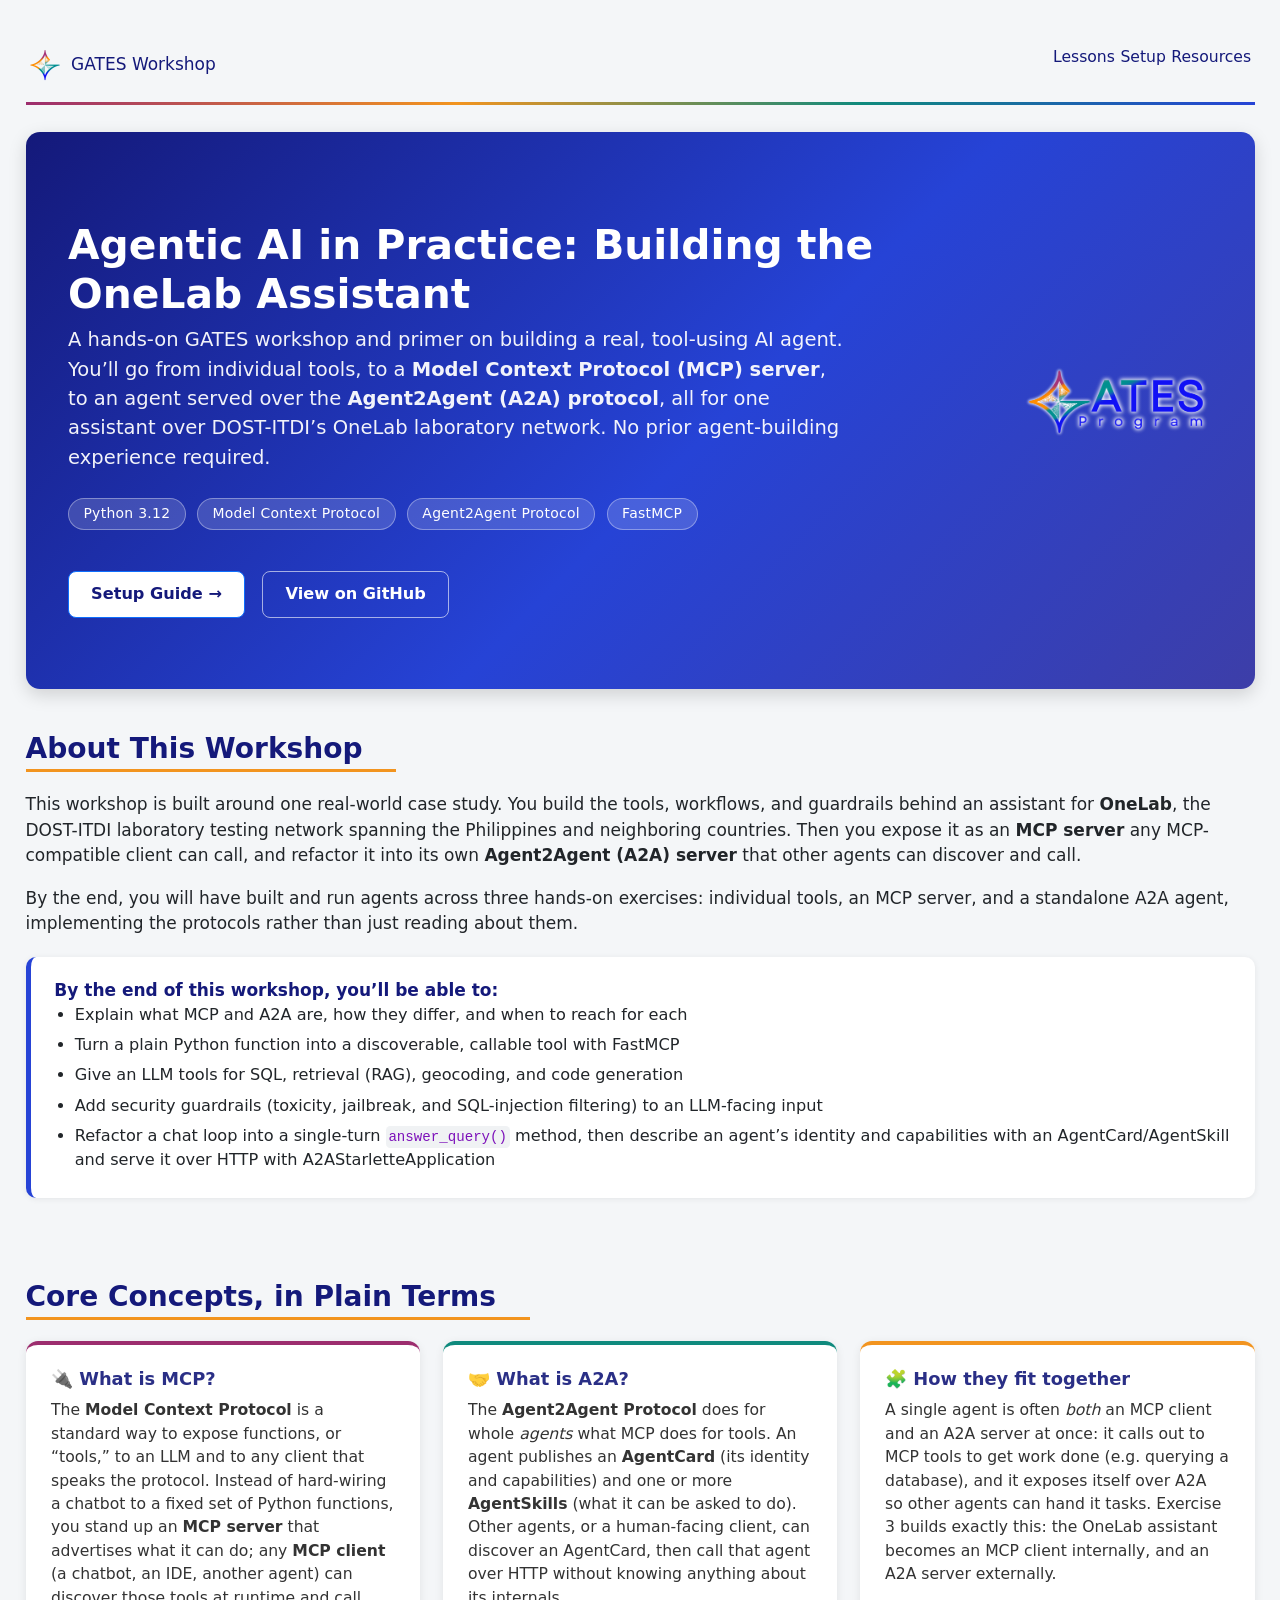
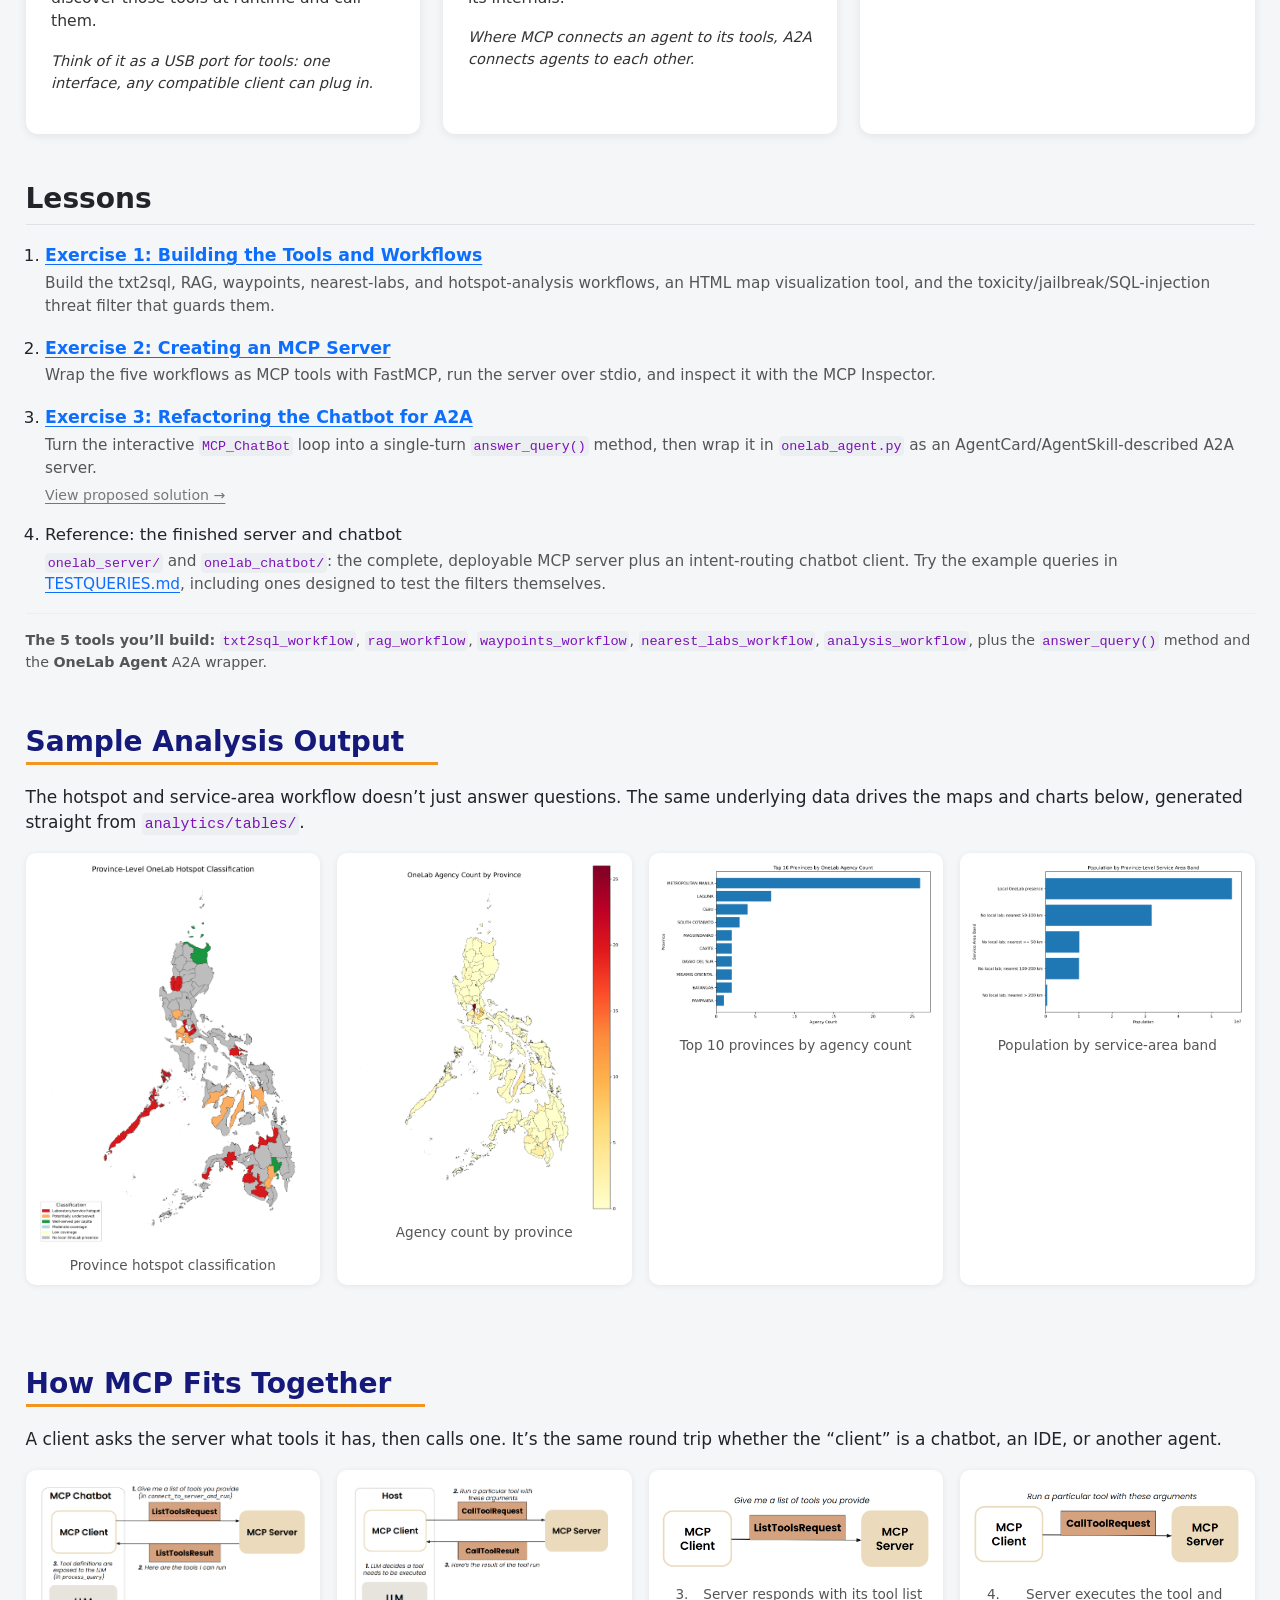
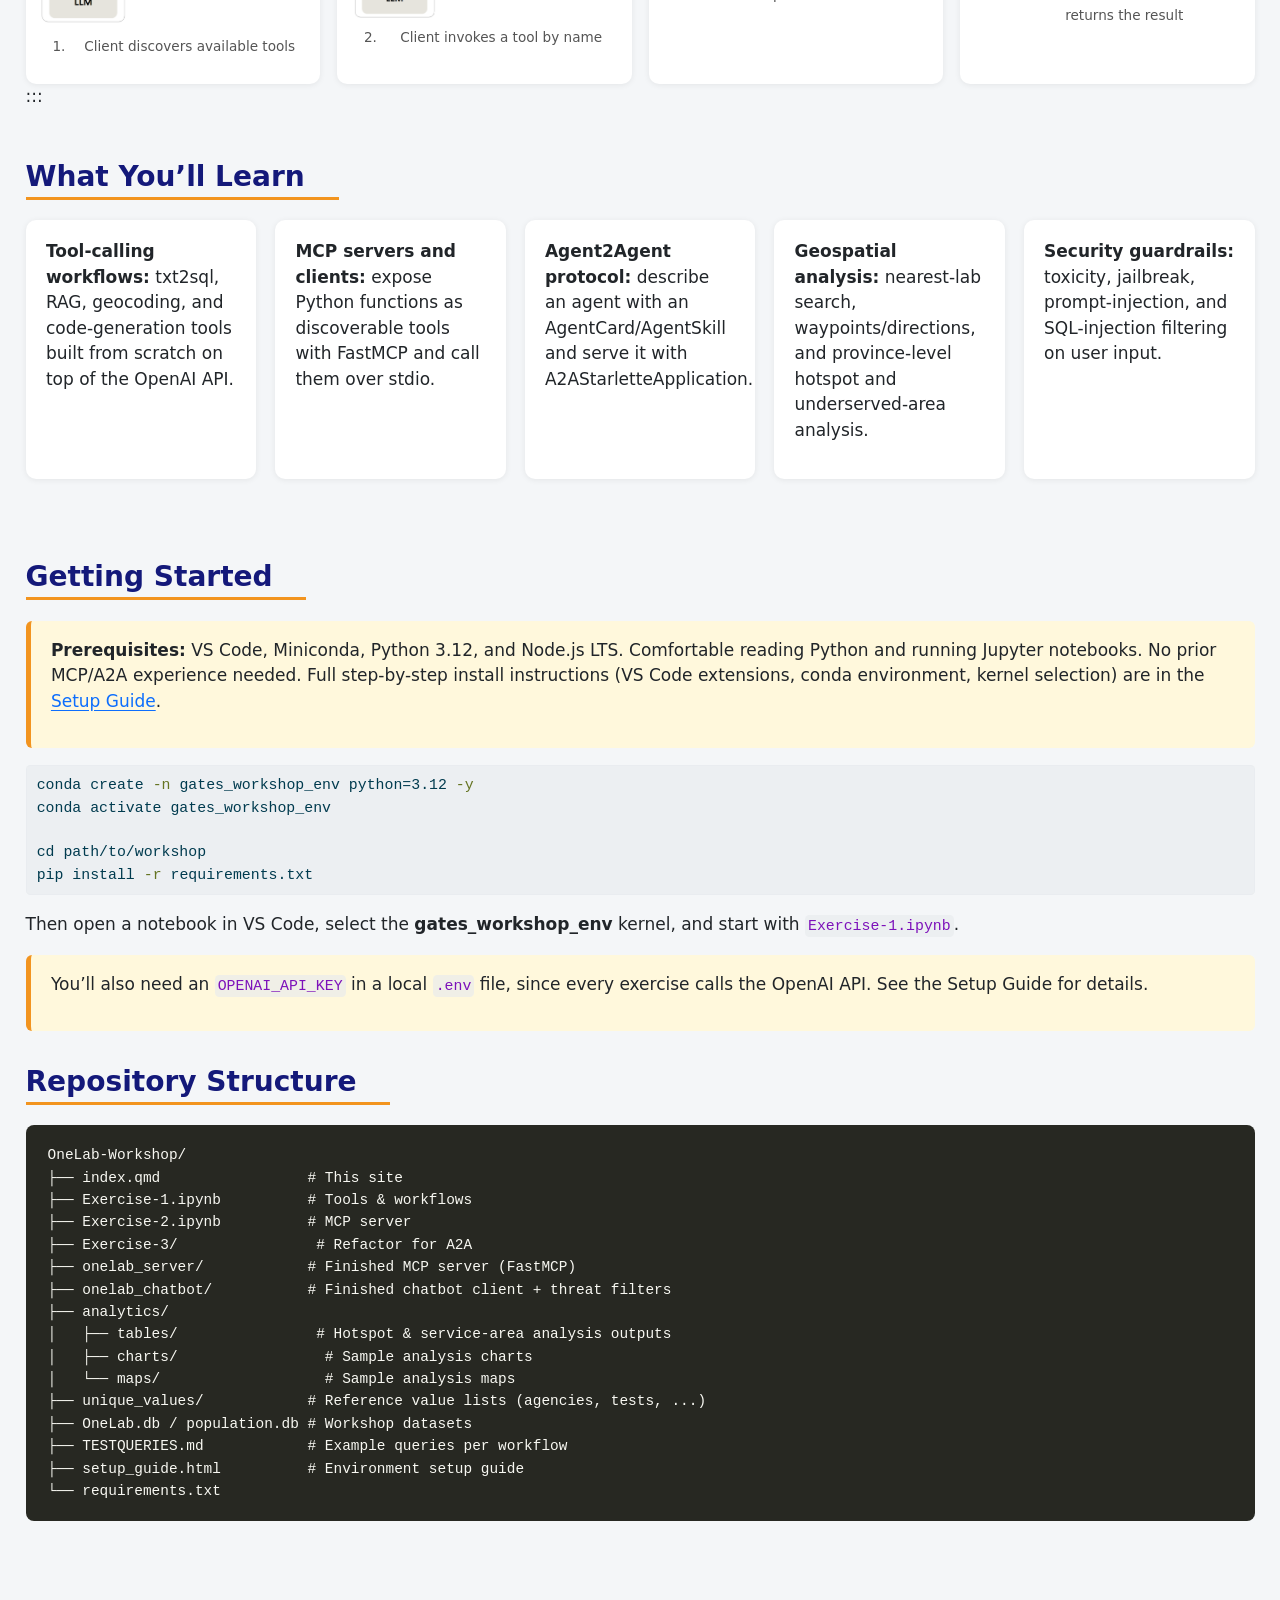
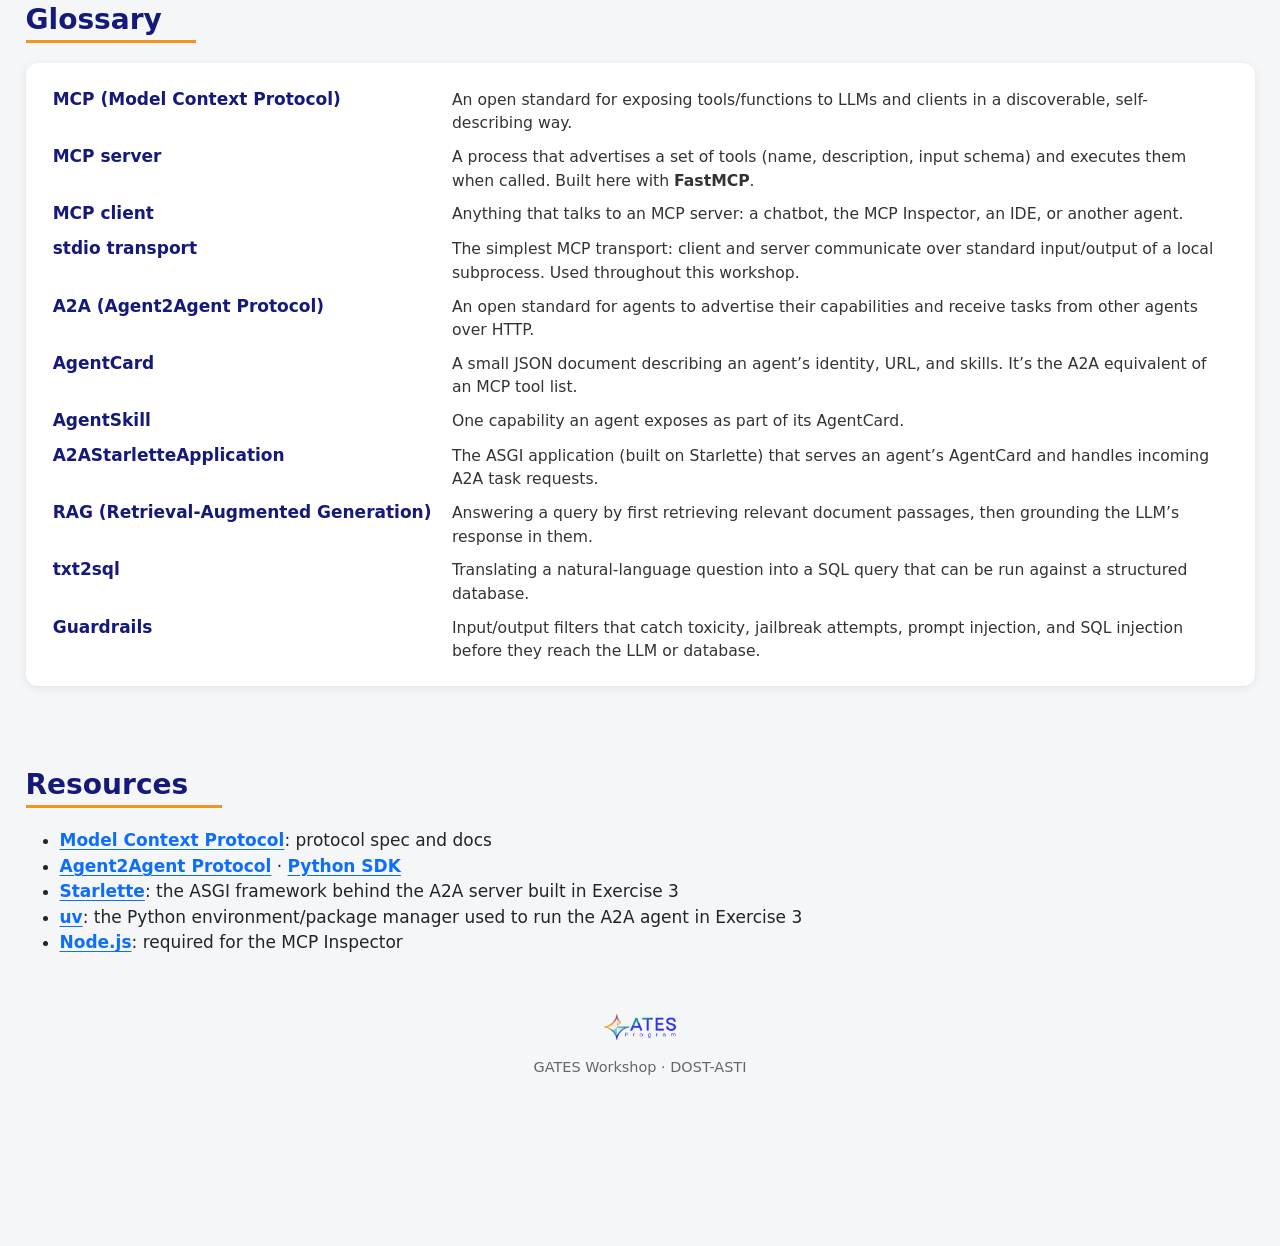
==== index.html @ e1690c51 "deploy: 228738815c6407925b414937726ac104343b4bd1" ====
<!DOCTYPE html>
<html xmlns="http://www.w3.org/1999/xhtml" lang="en" xml:lang="en"><head>

<meta charset="utf-8">
<meta name="generator" content="quarto-1.10.18">

<meta name="viewport" content="width=device-width, initial-scale=1.0, user-scalable=yes">


<title>GATES Workshop</title>
<style>

span.smallcaps{font-variant: small-caps;}
div.columns{display: flex; gap: 1.5em;}
div.column{flex: auto;}
@media screen {
div.columns{gap: min(4vw, 1.5em);}
div.column{overflow-x: auto;}
}
div.hanging-indent{margin-left: 1.5em; text-indent: -1.5em;}
ul.task-list{list-style: none;}
ul.task-list li input[type="checkbox"] {
width: 0.8em;
margin: 0 0.8em 0.2em -1em;  vertical-align: middle;
}

html { -webkit-text-size-adjust: 100%; }
pre > code.sourceCode { white-space: pre; position: relative; }
pre > code.sourceCode > span { display: inline-block; line-height: 1.25; }
pre > code.sourceCode > span:empty { height: 1.2em; }
.sourceCode { overflow: visible; }
code.sourceCode > span { color: inherit; text-decoration: inherit; }
div.sourceCode { margin: 1em 0; }
pre.sourceCode { margin: 0; }
@media screen {
div.sourceCode { overflow: auto; }
}
@media print {
pre > code.sourceCode { white-space: pre-wrap; }
pre > code.sourceCode > span { text-indent: -5em; padding-left: 5em; }
}
pre.numberSource code
{ counter-reset: source-line 0; }
pre.numberSource code > span
{ position: relative; left: -4em; counter-increment: source-line; }
pre.numberSource code > span > a:first-child::before
{ content: counter(source-line);
position: relative; left: -1em; text-align: right; vertical-align: baseline;
border: none; display: inline-block;
-webkit-touch-callout: none; -webkit-user-select: none;
-khtml-user-select: none; -moz-user-select: none;
-ms-user-select: none; user-select: none;
padding: 0 4px; width: 4em;
}
pre.numberSource { margin-left: 3em; padding-left: 4px; }
div.sourceCode
{ }
@media screen {
pre > code.sourceCode > span > a:first-child::before { text-decoration: underline; }
}
</style>


<script>const headroomChanged = new CustomEvent("quarto-hrChanged", {
  detail: {},
  bubbles: true,
  cancelable: false,
  composed: false,
});

const announceDismiss = () => {
  const annEl = window.document.getElementById("quarto-announcement");
  if (annEl) {
    annEl.remove();

    const annId = annEl.getAttribute("data-announcement-id");
    window.localStorage.setItem(`quarto-announce-${annId}`, "true");
  }
};

const announceRegister = () => {
  const annEl = window.document.getElementById("quarto-announcement");
  if (annEl) {
    const annId = annEl.getAttribute("data-announcement-id");
    const isDismissed =
      window.localStorage.getItem(`quarto-announce-${annId}`) || false;
    if (isDismissed) {
      announceDismiss();
      return;
    } else {
      annEl.classList.remove("hidden");
    }

    const actionEl = annEl.querySelector(".quarto-announcement-action");
    if (actionEl) {
      actionEl.addEventListener("click", function (e) {
        e.preventDefault();
        // Hide the bar immediately
        announceDismiss();
      });
    }
  }
};

window.document.addEventListener("DOMContentLoaded", function () {
  let init = false;

  announceRegister();

  // Manage the back to top button, if one is present.
  let lastScrollTop = window.pageYOffset || document.documentElement.scrollTop;
  const scrollDownBuffer = 5;
  const scrollUpBuffer = 35;
  const btn = document.getElementById("quarto-back-to-top");
  const hideBackToTop = () => {
    btn.style.display = "none";
  };
  const showBackToTop = () => {
    btn.style.display = "inline-block";
  };
  if (btn) {
    window.document.addEventListener(
      "scroll",
      function () {
        const currentScrollTop =
          window.pageYOffset || document.documentElement.scrollTop;

        // Shows and hides the button 'intelligently' as the user scrolls
        if (currentScrollTop - scrollDownBuffer > lastScrollTop) {
          hideBackToTop();
          lastScrollTop = currentScrollTop <= 0 ? 0 : currentScrollTop;
        } else if (currentScrollTop < lastScrollTop - scrollUpBuffer) {
          showBackToTop();
          lastScrollTop = currentScrollTop <= 0 ? 0 : currentScrollTop;
        }

        // Show the button at the bottom, hides it at the top
        if (currentScrollTop <= 0) {
          hideBackToTop();
        } else if (
          window.innerHeight + currentScrollTop >=
          document.body.offsetHeight
        ) {
          showBackToTop();
        }
      },
      false
    );
  }

  function throttle(func, wait) {
    var timeout;
    return function () {
      const context = this;
      const args = arguments;
      const later = function () {
        clearTimeout(timeout);
        timeout = null;
        func.apply(context, args);
      };

      if (!timeout) {
        timeout = setTimeout(later, wait);
      }
    };
  }

  function headerOffset() {
    // Set an offset if there is are fixed top navbar
    const headerEl = window.document.querySelector("header.fixed-top");
    if (headerEl) {
      return headerEl.clientHeight;
    } else {
      return 0;
    }
  }

  function footerOffset() {
    const footerEl = window.document.querySelector("footer.footer");
    if (footerEl) {
      return footerEl.clientHeight;
    } else {
      return 0;
    }
  }

  function dashboardOffset() {
    const dashboardNavEl = window.document.getElementById(
      "quarto-dashboard-header"
    );
    if (dashboardNavEl !== null) {
      return dashboardNavEl.clientHeight;
    } else {
      return 0;
    }
  }

  function updateDocumentOffsetWithoutAnimation() {
    updateDocumentOffset(false);
  }

  function updateDocumentOffset(animated) {
    // set body offset
    const topOffset = headerOffset();
    const bodyOffset = topOffset + footerOffset() + dashboardOffset();
    const bodyEl = window.document.body;
    bodyEl.setAttribute("data-bs-offset", topOffset);
    bodyEl.style.paddingTop = topOffset + "px";

    // deal with sidebar offsets
    const sidebars = window.document.querySelectorAll(
      ".sidebar, .headroom-target"
    );
    sidebars.forEach((sidebar) => {
      if (!animated) {
        sidebar.classList.add("notransition");
        // Remove the no transition class after the animation has time to complete
        setTimeout(function () {
          sidebar.classList.remove("notransition");
        }, 201);
      }

      if (window.Headroom && sidebar.classList.contains("sidebar-unpinned")) {
        sidebar.style.top = "0";
        sidebar.style.maxHeight = "100vh";
      } else {
        sidebar.style.top = topOffset + "px";
        sidebar.style.maxHeight = "calc(100vh - " + topOffset + "px)";
      }
    });

    // allow space for footer
    const mainContainer = window.document.querySelector(".quarto-container");
    if (mainContainer) {
      mainContainer.style.minHeight = "calc(100vh - " + bodyOffset + "px)";
    }

    // link offset
    let linkStyle = window.document.querySelector("#quarto-target-style");
    if (!linkStyle) {
      linkStyle = window.document.createElement("style");
      linkStyle.setAttribute("id", "quarto-target-style");
      window.document.head.appendChild(linkStyle);
    }
    while (linkStyle.firstChild) {
      linkStyle.removeChild(linkStyle.firstChild);
    }
    if (topOffset > 0) {
      linkStyle.appendChild(
        window.document.createTextNode(`
      section:target::before {
        content: "";
        display: block;
        height: ${topOffset}px;
        margin: -${topOffset}px 0 0;
      }`)
      );
    }
    if (init) {
      window.dispatchEvent(headroomChanged);
    }
    init = true;
  }

  // initialize headroom
  var header = window.document.querySelector("#quarto-header");
  if (header && window.Headroom) {
    const headroom = new window.Headroom(header, {
      tolerance: 5,
      onPin: function () {
        const sidebars = window.document.querySelectorAll(
          ".sidebar, .headroom-target"
        );
        sidebars.forEach((sidebar) => {
          sidebar.classList.remove("sidebar-unpinned");
        });
        updateDocumentOffset();
      },
      onUnpin: function () {
        const sidebars = window.document.querySelectorAll(
          ".sidebar, .headroom-target"
        );
        sidebars.forEach((sidebar) => {
          sidebar.classList.add("sidebar-unpinned");
        });
        updateDocumentOffset();
      },
    });
    headroom.init();

    let frozen = false;
    window.quartoToggleHeadroom = function () {
      if (frozen) {
        headroom.unfreeze();
        frozen = false;
      } else {
        headroom.freeze();
        frozen = true;
      }
    };
  }

  window.addEventListener(
    "hashchange",
    function (e) {
      if (
        getComputedStyle(document.documentElement).scrollBehavior !== "smooth"
      ) {
        window.scrollTo(0, window.pageYOffset - headerOffset());
      }
    },
    false
  );

  // Observe size changed for the header
  const headerEl = window.document.querySelector("header.fixed-top");
  if (headerEl && window.ResizeObserver) {
    const observer = new window.ResizeObserver(() => {
      setTimeout(updateDocumentOffsetWithoutAnimation, 0);
    });
    observer.observe(headerEl, {
      attributes: true,
      childList: true,
      characterData: true,
    });
  } else {
    window.addEventListener(
      "resize",
      throttle(updateDocumentOffsetWithoutAnimation, 50)
    );
  }
  setTimeout(updateDocumentOffsetWithoutAnimation, 250);

  // fixup index.html links if we aren't on the filesystem
  if (window.location.protocol !== "file:") {
    const links = window.document.querySelectorAll("a");
    for (let i = 0; i < links.length; i++) {
      if (links[i].href) {
        links[i].dataset.originalHref = links[i].href;
        // only strip index.html at the end of the path (optionally followed
        // by a query or fragment) so that files like index.html.md
        // (alternate-format twins) are left alone (#14667)
        links[i].href = links[i].href.replace(/\/index\.html(?=[?#]|$)/, "/");
      }
    }

    // Fixup any sharing links that require urls
    // Append url to any sharing urls
    const sharingLinks = window.document.querySelectorAll(
      "a.sidebar-tools-main-item, a.quarto-navigation-tool, a.quarto-navbar-tools, a.quarto-navbar-tools-item"
    );
    for (let i = 0; i < sharingLinks.length; i++) {
      const sharingLink = sharingLinks[i];
      const href = sharingLink.getAttribute("href");
      if (href) {
        sharingLink.setAttribute(
          "href",
          href.replace("|url|", window.location.href)
        );
      }
    }

    // Scroll the active navigation item into view, if necessary
    const navSidebar = window.document.querySelector("nav#quarto-sidebar");
    if (navSidebar) {
      // Find the active item
      const activeItem = navSidebar.querySelector("li.sidebar-item a.active");
      if (activeItem) {
        // Wait for the scroll height and height to resolve by observing size changes on the
        // nav element that is scrollable
        const resizeObserver = new ResizeObserver((_entries) => {
          // The bottom of the element
          const elBottom = activeItem.offsetTop;
          const viewBottom = navSidebar.scrollTop + navSidebar.clientHeight;

          // The element height and scroll height are the same, then we are still loading
          if (viewBottom !== navSidebar.scrollHeight) {
            // Determine if the item isn't visible and scroll to it
            if (elBottom >= viewBottom) {
              navSidebar.scrollTop = elBottom;
            }

            // stop observing now since we've completed the scroll
            resizeObserver.unobserve(navSidebar);
          }
        });
        resizeObserver.observe(navSidebar);
      }
    }
  }
});
</script>
<script>/*!
 * clipboard.js v2.0.11
 * https://clipboardjs.com/
 *
 * Licensed MIT © Zeno Rocha
 */
!function(t,e){"object"==typeof exports&&"object"==typeof module?module.exports=e():"function"==typeof define&&define.amd?define([],e):"object"==typeof exports?exports.ClipboardJS=e():t.ClipboardJS=e()}(this,function(){return n={686:function(t,e,n){"use strict";n.d(e,{default:function(){return b}});var e=n(279),i=n.n(e),e=n(370),u=n.n(e),e=n(817),r=n.n(e);function c(t){try{return document.execCommand(t)}catch(t){return}}var a=function(t){t=r()(t);return c("cut"),t};function o(t,e){var n,o,t=(n=t,o="rtl"===document.documentElement.getAttribute("dir"),(t=document.createElement("textarea")).style.fontSize="12pt",t.style.border="0",t.style.padding="0",t.style.margin="0",t.style.position="absolute",t.style[o?"right":"left"]="-9999px",o=window.pageYOffset||document.documentElement.scrollTop,t.style.top="".concat(o,"px"),t.setAttribute("readonly",""),t.value=n,t);return e.container.appendChild(t),e=r()(t),c("copy"),t.remove(),e}var f=function(t){var e=1<arguments.length&&void 0!==arguments[1]?arguments[1]:{container:document.body},n="";return"string"==typeof t?n=o(t,e):t instanceof HTMLInputElement&&!["text","search","url","tel","password"].includes(null==t?void 0:t.type)?n=o(t.value,e):(n=r()(t),c("copy")),n};function l(t){return(l="function"==typeof Symbol&&"symbol"==typeof Symbol.iterator?function(t){return typeof t}:function(t){return t&&"function"==typeof Symbol&&t.constructor===Symbol&&t!==Symbol.prototype?"symbol":typeof t})(t)}var s=function(){var t=0<arguments.length&&void 0!==arguments[0]?arguments[0]:{},e=t.action,n=void 0===e?"copy":e,o=t.container,e=t.target,t=t.text;if("copy"!==n&&"cut"!==n)throw new Error('Invalid "action" value, use either "copy" or "cut"');if(void 0!==e){if(!e||"object"!==l(e)||1!==e.nodeType)throw new Error('Invalid "target" value, use a valid Element');if("copy"===n&&e.hasAttribute("disabled"))throw new Error('Invalid "target" attribute. Please use "readonly" instead of "disabled" attribute');if("cut"===n&&(e.hasAttribute("readonly")||e.hasAttribute("disabled")))throw new Error('Invalid "target" attribute. You can\'t cut text from elements with "readonly" or "disabled" attributes')}return t?f(t,{container:o}):e?"cut"===n?a(e):f(e,{container:o}):void 0};function p(t){return(p="function"==typeof Symbol&&"symbol"==typeof Symbol.iterator?function(t){return typeof t}:function(t){return t&&"function"==typeof Symbol&&t.constructor===Symbol&&t!==Symbol.prototype?"symbol":typeof t})(t)}function d(t,e){for(var n=0;n<e.length;n++){var o=e[n];o.enumerable=o.enumerable||!1,o.configurable=!0,"value"in o&&(o.writable=!0),Object.defineProperty(t,o.key,o)}}function y(t,e){return(y=Object.setPrototypeOf||function(t,e){return t.__proto__=e,t})(t,e)}function h(n){var o=function(){if("undefined"==typeof Reflect||!Reflect.construct)return!1;if(Reflect.construct.sham)return!1;if("function"==typeof Proxy)return!0;try{return Date.prototype.toString.call(Reflect.construct(Date,[],function(){})),!0}catch(t){return!1}}();return function(){var t,e=v(n);return t=o?(t=v(this).constructor,Reflect.construct(e,arguments,t)):e.apply(this,arguments),e=this,!(t=t)||"object"!==p(t)&&"function"!=typeof t?function(t){if(void 0!==t)return t;throw new ReferenceError("this hasn't been initialised - super() hasn't been called")}(e):t}}function v(t){return(v=Object.setPrototypeOf?Object.getPrototypeOf:function(t){return t.__proto__||Object.getPrototypeOf(t)})(t)}function m(t,e){t="data-clipboard-".concat(t);if(e.hasAttribute(t))return e.getAttribute(t)}var b=function(){!function(t,e){if("function"!=typeof e&&null!==e)throw new TypeError("Super expression must either be null or a function");t.prototype=Object.create(e&&e.prototype,{constructor:{value:t,writable:!0,configurable:!0}}),e&&y(t,e)}(r,i());var t,e,n,o=h(r);function r(t,e){var n;return function(t){if(!(t instanceof r))throw new TypeError("Cannot call a class as a function")}(this),(n=o.call(this)).resolveOptions(e),n.listenClick(t),n}return t=r,n=[{key:"copy",value:function(t){var e=1<arguments.length&&void 0!==arguments[1]?arguments[1]:{container:document.body};return f(t,e)}},{key:"cut",value:function(t){return a(t)}},{key:"isSupported",value:function(){var t=0<arguments.length&&void 0!==arguments[0]?arguments[0]:["copy","cut"],t="string"==typeof t?[t]:t,e=!!document.queryCommandSupported;return t.forEach(function(t){e=e&&!!document.queryCommandSupported(t)}),e}}],(e=[{key:"resolveOptions",value:function(){var t=0<arguments.length&&void 0!==arguments[0]?arguments[0]:{};this.action="function"==typeof t.action?t.action:this.defaultAction,this.target="function"==typeof t.target?t.target:this.defaultTarget,this.text="function"==typeof t.text?t.text:this.defaultText,this.container="object"===p(t.container)?t.container:document.body}},{key:"listenClick",value:function(t){var e=this;this.listener=u()(t,"click",function(t){return e.onClick(t)})}},{key:"onClick",value:function(t){var e=t.delegateTarget||t.currentTarget,n=this.action(e)||"copy",t=s({action:n,container:this.container,target:this.target(e),text:this.text(e)});this.emit(t?"success":"error",{action:n,text:t,trigger:e,clearSelection:function(){e&&e.focus(),window.getSelection().removeAllRanges()}})}},{key:"defaultAction",value:function(t){return m("action",t)}},{key:"defaultTarget",value:function(t){t=m("target",t);if(t)return document.querySelector(t)}},{key:"defaultText",value:function(t){return m("text",t)}},{key:"destroy",value:function(){this.listener.destroy()}}])&&d(t.prototype,e),n&&d(t,n),r}()},828:function(t){var e;"undefined"==typeof Element||Element.prototype.matches||((e=Element.prototype).matches=e.matchesSelector||e.mozMatchesSelector||e.msMatchesSelector||e.oMatchesSelector||e.webkitMatchesSelector),t.exports=function(t,e){for(;t&&9!==t.nodeType;){if("function"==typeof t.matches&&t.matches(e))return t;t=t.parentNode}}},438:function(t,e,n){var u=n(828);function i(t,e,n,o,r){var i=function(e,n,t,o){return function(t){t.delegateTarget=u(t.target,n),t.delegateTarget&&o.call(e,t)}}.apply(this,arguments);return t.addEventListener(n,i,r),{destroy:function(){t.removeEventListener(n,i,r)}}}t.exports=function(t,e,n,o,r){return"function"==typeof t.addEventListener?i.apply(null,arguments):"function"==typeof n?i.bind(null,document).apply(null,arguments):("string"==typeof t&&(t=document.querySelectorAll(t)),Array.prototype.map.call(t,function(t){return i(t,e,n,o,r)}))}},879:function(t,n){n.node=function(t){return void 0!==t&&t instanceof HTMLElement&&1===t.nodeType},n.nodeList=function(t){var e=Object.prototype.toString.call(t);return void 0!==t&&("[object NodeList]"===e||"[object HTMLCollection]"===e)&&"length"in t&&(0===t.length||n.node(t[0]))},n.string=function(t){return"string"==typeof t||t instanceof String},n.fn=function(t){return"[object Function]"===Object.prototype.toString.call(t)}},370:function(t,e,n){var f=n(879),l=n(438);t.exports=function(t,e,n){if(!t&&!e&&!n)throw new Error("Missing required arguments");if(!f.string(e))throw new TypeError("Second argument must be a String");if(!f.fn(n))throw new TypeError("Third argument must be a Function");if(f.node(t))return c=e,a=n,(u=t).addEventListener(c,a),{destroy:function(){u.removeEventListener(c,a)}};if(f.nodeList(t))return o=t,r=e,i=n,Array.prototype.forEach.call(o,function(t){t.addEventListener(r,i)}),{destroy:function(){Array.prototype.forEach.call(o,function(t){t.removeEventListener(r,i)})}};if(f.string(t))return t=t,e=e,n=n,l(document.body,t,e,n);throw new TypeError("First argument must be a String, HTMLElement, HTMLCollection, or NodeList");var o,r,i,u,c,a}},817:function(t){t.exports=function(t){var e,n="SELECT"===t.nodeName?(t.focus(),t.value):"INPUT"===t.nodeName||"TEXTAREA"===t.nodeName?((e=t.hasAttribute("readonly"))||t.setAttribute("readonly",""),t.select(),t.setSelectionRange(0,t.value.length),e||t.removeAttribute("readonly"),t.value):(t.hasAttribute("contenteditable")&&t.focus(),n=window.getSelection(),(e=document.createRange()).selectNodeContents(t),n.removeAllRanges(),n.addRange(e),n.toString());return n}},279:function(t){function e(){}e.prototype={on:function(t,e,n){var o=this.e||(this.e={});return(o[t]||(o[t]=[])).push({fn:e,ctx:n}),this},once:function(t,e,n){var o=this;function r(){o.off(t,r),e.apply(n,arguments)}return r._=e,this.on(t,r,n)},emit:function(t){for(var e=[].slice.call(arguments,1),n=((this.e||(this.e={}))[t]||[]).slice(),o=0,r=n.length;o<r;o++)n[o].fn.apply(n[o].ctx,e);return this},off:function(t,e){var n=this.e||(this.e={}),o=n[t],r=[];if(o&&e)for(var i=0,u=o.length;i<u;i++)o[i].fn!==e&&o[i].fn._!==e&&r.push(o[i]);return r.length?n[t]=r:delete n[t],this}},t.exports=e,t.exports.TinyEmitter=e}},r={},o.n=function(t){var e=t&&t.__esModule?function(){return t.default}:function(){return t};return o.d(e,{a:e}),e},o.d=function(t,e){for(var n in e)o.o(e,n)&&!o.o(t,n)&&Object.defineProperty(t,n,{enumerable:!0,get:e[n]})},o.o=function(t,e){return Object.prototype.hasOwnProperty.call(t,e)},o(686).default;function o(t){if(r[t])return r[t].exports;var e=r[t]={exports:{}};return n[t](e,e.exports,o),e.exports}var n,r});</script>
<script>/*! @algolia/autocomplete-js 1.19.1 | MIT License | © Algolia, Inc. and contributors | https://github.com/algolia/autocomplete */
!function(e,t){"object"==typeof exports&&"undefined"!=typeof module?t(exports):"function"==typeof define&&define.amd?define(["exports"],t):t((e="undefined"!=typeof globalThis?globalThis:e||self)["@algolia/autocomplete-js"]={})}(this,(function(e){"use strict";function t(e,t){var n=Object.keys(e);if(Object.getOwnPropertySymbols){var r=Object.getOwnPropertySymbols(e);t&&(r=r.filter((function(t){return Object.getOwnPropertyDescriptor(e,t).enumerable}))),n.push.apply(n,r)}return n}function n(e){for(var n=1;n<arguments.length;n++){var r=null!=arguments[n]?arguments[n]:{};n%2?t(Object(r),!0).forEach((function(t){o(e,t,r[t])})):Object.getOwnPropertyDescriptors?Object.defineProperties(e,Object.getOwnPropertyDescriptors(r)):t(Object(r)).forEach((function(t){Object.defineProperty(e,t,Object.getOwnPropertyDescriptor(r,t))}))}return e}function r(e){return r="function"==typeof Symbol&&"symbol"==typeof Symbol.iterator?function(e){return typeof e}:function(e){return e&&"function"==typeof Symbol&&e.constructor===Symbol&&e!==Symbol.prototype?"symbol":typeof e},r(e)}function o(e,t,n){return(t=function(e){var t=function(e,t){if("object"!=typeof e||null===e)return e;var n=e[Symbol.toPrimitive];if(void 0!==n){var r=n.call(e,t||"default");if("object"!=typeof r)return r;throw new TypeError("@@toPrimitive must return a primitive value.")}return("string"===t?String:Number)(e)}(e,"string");return"symbol"==typeof t?t:String(t)}(t))in e?Object.defineProperty(e,t,{value:n,enumerable:!0,configurable:!0,writable:!0}):e[t]=n,e}function i(){return i=Object.assign?Object.assign.bind():function(e){for(var t=1;t<arguments.length;t++){var n=arguments[t];for(var r in n)Object.prototype.hasOwnProperty.call(n,r)&&(e[r]=n[r])}return e},i.apply(this,arguments)}function u(e,t){if(null==e)return{};var n,r,o=function(e,t){if(null==e)return{};var n,r,o={},i=Object.keys(e);for(r=0;r<i.length;r++)n=i[r],t.indexOf(n)>=0||(o[n]=e[n]);return o}(e,t);if(Object.getOwnPropertySymbols){var i=Object.getOwnPropertySymbols(e);for(r=0;r<i.length;r++)n=i[r],t.indexOf(n)>=0||Object.prototype.propertyIsEnumerable.call(e,n)&&(o[n]=e[n])}return o}function a(e,t){return function(e){if(Array.isArray(e))return e}(e)||function(e,t){var n=null==e?null:"undefined"!=typeof Symbol&&e[Symbol.iterator]||e["@@iterator"];if(null!=n){var r,o,i,u,a=[],l=!0,c=!1;try{if(i=(n=n.call(e)).next,0===t){if(Object(n)!==n)return;l=!1}else for(;!(l=(r=i.call(n)).done)&&(a.push(r.value),a.length!==t);l=!0);}catch(e){c=!0,o=e}finally{try{if(!l&&null!=n.return&&(u=n.return(),Object(u)!==u))return}finally{if(c)throw o}}return a}}(e,t)||c(e,t)||function(){throw new TypeError("Invalid attempt to destructure non-iterable instance.\nIn order to be iterable, non-array objects must have a [Symbol.iterator]() method.")}()}function l(e){return function(e){if(Array.isArray(e))return s(e)}(e)||function(e){if("undefined"!=typeof Symbol&&null!=e[Symbol.iterator]||null!=e["@@iterator"])return Array.from(e)}(e)||c(e)||function(){throw new TypeError("Invalid attempt to spread non-iterable instance.\nIn order to be iterable, non-array objects must have a [Symbol.iterator]() method.")}()}function c(e,t){if(e){if("string"==typeof e)return s(e,t);var n=Object.prototype.toString.call(e).slice(8,-1);return"Object"===n&&e.constructor&&(n=e.constructor.name),"Map"===n||"Set"===n?Array.from(e):"Arguments"===n||/^(?:Ui|I)nt(?:8|16|32)(?:Clamped)?Array$/.test(n)?s(e,t):void 0}}function s(e,t){(null==t||t>e.length)&&(t=e.length);for(var n=0,r=new Array(t);n<t;n++)r[n]=e[n];return r}function f(e){return{current:e}}function p(e,t){var n=void 0;return function(){for(var r=arguments.length,o=new Array(r),i=0;i<r;i++)o[i]=arguments[i];n&&clearTimeout(n),n=setTimeout((function(){return e.apply(void 0,o)}),t)}}function m(e){return e.reduce((function(e,t){return e.concat(t)}),[])}var v=0;function d(){return"autocomplete-".concat(v++)}function y(e,t){return t.reduce((function(e,t){return e&&e[t]}),e)}function b(e){return 0===e.collections.length?0:e.collections.reduce((function(e,t){return e+t.items.length}),0)}function g(e){return e!==Object(e)}function h(e,t){if(e===t)return!0;if(g(e)||g(t)||"function"==typeof e||"function"==typeof t)return e===t;if(Object.keys(e).length!==Object.keys(t).length)return!1;for(var n=0,r=Object.keys(e);n<r.length;n++){var o=r[n];if(!(o in t))return!1;if(!h(e[o],t[o]))return!1}return!0}var _=function(){};var O="1.19.1",S=[{segment:"autocomplete-core",version:O}];function j(e){var t=e.item,n=e.items,r=void 0===n?[]:n;return{index:t.__autocomplete_indexName,items:[t],positions:[1+r.findIndex((function(e){return e.objectID===t.objectID}))],queryID:t.__autocomplete_queryID,algoliaSource:["autocomplete"]}}function P(e,t){return function(e){if(Array.isArray(e))return e}(e)||function(e,t){var n=null==e?null:"undefined"!=typeof Symbol&&e[Symbol.iterator]||e["@@iterator"];if(null!=n){var r,o,i,u,a=[],l=!0,c=!1;try{if(i=(n=n.call(e)).next,0===t){if(Object(n)!==n)return;l=!1}else for(;!(l=(r=i.call(n)).done)&&(a.push(r.value),a.length!==t);l=!0);}catch(e){c=!0,o=e}finally{try{if(!l&&null!=n.return&&(u=n.return(),Object(u)!==u))return}finally{if(c)throw o}}return a}}(e,t)||function(e,t){if(!e)return;if("string"==typeof e)return w(e,t);var n=Object.prototype.toString.call(e).slice(8,-1);"Object"===n&&e.constructor&&(n=e.constructor.name);if("Map"===n||"Set"===n)return Array.from(e);if("Arguments"===n||/^(?:Ui|I)nt(?:8|16|32)(?:Clamped)?Array$/.test(n))return w(e,t)}(e,t)||function(){throw new TypeError("Invalid attempt to destructure non-iterable instance.\nIn order to be iterable, non-array objects must have a [Symbol.iterator]() method.")}()}function w(e,t){(null==t||t>e.length)&&(t=e.length);for(var n=0,r=new Array(t);n<t;n++)r[n]=e[n];return r}var I=["items"],A=["items"];function E(e){return E="function"==typeof Symbol&&"symbol"==typeof Symbol.iterator?function(e){return typeof e}:function(e){return e&&"function"==typeof Symbol&&e.constructor===Symbol&&e!==Symbol.prototype?"symbol":typeof e},E(e)}function D(e){return function(e){if(Array.isArray(e))return C(e)}(e)||function(e){if("undefined"!=typeof Symbol&&null!=e[Symbol.iterator]||null!=e["@@iterator"])return Array.from(e)}(e)||function(e,t){if(!e)return;if("string"==typeof e)return C(e,t);var n=Object.prototype.toString.call(e).slice(8,-1);"Object"===n&&e.constructor&&(n=e.constructor.name);if("Map"===n||"Set"===n)return Array.from(e);if("Arguments"===n||/^(?:Ui|I)nt(?:8|16|32)(?:Clamped)?Array$/.test(n))return C(e,t)}(e)||function(){throw new TypeError("Invalid attempt to spread non-iterable instance.\nIn order to be iterable, non-array objects must have a [Symbol.iterator]() method.")}()}function C(e,t){(null==t||t>e.length)&&(t=e.length);for(var n=0,r=new Array(t);n<t;n++)r[n]=e[n];return r}function k(e,t){if(null==e)return{};var n,r,o=function(e,t){if(null==e)return{};var n,r,o={},i=Object.keys(e);for(r=0;r<i.length;r++)n=i[r],t.indexOf(n)>=0||(o[n]=e[n]);return o}(e,t);if(Object.getOwnPropertySymbols){var i=Object.getOwnPropertySymbols(e);for(r=0;r<i.length;r++)n=i[r],t.indexOf(n)>=0||Object.prototype.propertyIsEnumerable.call(e,n)&&(o[n]=e[n])}return o}function x(e,t){var n=Object.keys(e);if(Object.getOwnPropertySymbols){var r=Object.getOwnPropertySymbols(e);t&&(r=r.filter((function(t){return Object.getOwnPropertyDescriptor(e,t).enumerable}))),n.push.apply(n,r)}return n}function N(e){for(var t=1;t<arguments.length;t++){var n=null!=arguments[t]?arguments[t]:{};t%2?x(Object(n),!0).forEach((function(t){T(e,t,n[t])})):Object.getOwnPropertyDescriptors?Object.defineProperties(e,Object.getOwnPropertyDescriptors(n)):x(Object(n)).forEach((function(t){Object.defineProperty(e,t,Object.getOwnPropertyDescriptor(n,t))}))}return e}function T(e,t,n){return(t=function(e){var t=function(e,t){if("object"!==E(e)||null===e)return e;var n=e[Symbol.toPrimitive];if(void 0!==n){var r=n.call(e,t||"default");if("object"!==E(r))return r;throw new TypeError("@@toPrimitive must return a primitive value.")}return("string"===t?String:Number)(e)}(e,"string");return"symbol"===E(t)?t:String(t)}(t))in e?Object.defineProperty(e,t,{value:n,enumerable:!0,configurable:!0,writable:!0}):e[t]=n,e}function q(e){for(var t=arguments.length>1&&void 0!==arguments[1]?arguments[1]:20,n=[],r=0;r<e.objectIDs.length;r+=t)n.push(N(N({},e),{},{objectIDs:e.objectIDs.slice(r,r+t)}));return n}function B(e){return e.map((function(e){var t=e.items,n=k(e,I);return N(N({},n),{},{objectIDs:(null==t?void 0:t.map((function(e){return e.objectID})))||n.objectIDs})}))}function R(e){var t,n,r,o=(t=P((e.version||"").split(".").map(Number),2),n=t[0],r=t[1],n>=3||2===n&&r>=4||1===n&&r>=10);function i(t,n,r){if(o&&void 0!==r){var i=r[0].__autocomplete_algoliaCredentials,u={"X-Algolia-Application-Id":i.appId,"X-Algolia-API-Key":i.apiKey};e.apply(void 0,[t].concat(D(n),[{headers:u}]))}else e.apply(void 0,[t].concat(D(n)))}return{init:function(t,n){e("init",{appId:t,apiKey:n})},setAuthenticatedUserToken:function(t){e("setAuthenticatedUserToken",t)},setUserToken:function(t){e("setUserToken",t)},clickedObjectIDsAfterSearch:function(){for(var e=arguments.length,t=new Array(e),n=0;n<e;n++)t[n]=arguments[n];t.length>0&&i("clickedObjectIDsAfterSearch",B(t),t[0].items)},clickedObjectIDs:function(){for(var e=arguments.length,t=new Array(e),n=0;n<e;n++)t[n]=arguments[n];t.length>0&&i("clickedObjectIDs",B(t),t[0].items)},clickedFilters:function(){for(var t=arguments.length,n=new Array(t),r=0;r<t;r++)n[r]=arguments[r];n.length>0&&e.apply(void 0,["clickedFilters"].concat(n))},convertedObjectIDsAfterSearch:function(){for(var e=arguments.length,t=new Array(e),n=0;n<e;n++)t[n]=arguments[n];t.length>0&&i("convertedObjectIDsAfterSearch",B(t),t[0].items)},convertedObjectIDs:function(){for(var e=arguments.length,t=new Array(e),n=0;n<e;n++)t[n]=arguments[n];t.length>0&&i("convertedObjectIDs",B(t),t[0].items)},convertedFilters:function(){for(var t=arguments.length,n=new Array(t),r=0;r<t;r++)n[r]=arguments[r];n.length>0&&e.apply(void 0,["convertedFilters"].concat(n))},viewedObjectIDs:function(){for(var e=arguments.length,t=new Array(e),n=0;n<e;n++)t[n]=arguments[n];t.length>0&&t.reduce((function(e,t){var n=t.items,r=k(t,A);return[].concat(D(e),D(q(N(N({},r),{},{objectIDs:(null==n?void 0:n.map((function(e){return e.objectID})))||r.objectIDs})).map((function(e){return{items:n,payload:e}}))))}),[]).forEach((function(e){var t=e.items;return i("viewedObjectIDs",[e.payload],t)}))},viewedFilters:function(){for(var t=arguments.length,n=new Array(t),r=0;r<t;r++)n[r]=arguments[r];n.length>0&&e.apply(void 0,["viewedFilters"].concat(n))}}}function L(e){var t=e.items.reduce((function(e,t){var n;return e[t.__autocomplete_indexName]=(null!==(n=e[t.__autocomplete_indexName])&&void 0!==n?n:[]).concat(t),e}),{});return Object.keys(t).map((function(e){return{index:e,items:t[e],algoliaSource:["autocomplete"]}}))}function F(e){return e.objectID&&e.__autocomplete_indexName&&e.__autocomplete_queryID}function U(e){return U="function"==typeof Symbol&&"symbol"==typeof Symbol.iterator?function(e){return typeof e}:function(e){return e&&"function"==typeof Symbol&&e.constructor===Symbol&&e!==Symbol.prototype?"symbol":typeof e},U(e)}function M(e){return function(e){if(Array.isArray(e))return H(e)}(e)||function(e){if("undefined"!=typeof Symbol&&null!=e[Symbol.iterator]||null!=e["@@iterator"])return Array.from(e)}(e)||function(e,t){if(!e)return;if("string"==typeof e)return H(e,t);var n=Object.prototype.toString.call(e).slice(8,-1);"Object"===n&&e.constructor&&(n=e.constructor.name);if("Map"===n||"Set"===n)return Array.from(e);if("Arguments"===n||/^(?:Ui|I)nt(?:8|16|32)(?:Clamped)?Array$/.test(n))return H(e,t)}(e)||function(){throw new TypeError("Invalid attempt to spread non-iterable instance.\nIn order to be iterable, non-array objects must have a [Symbol.iterator]() method.")}()}function H(e,t){(null==t||t>e.length)&&(t=e.length);for(var n=0,r=new Array(t);n<t;n++)r[n]=e[n];return r}function V(e,t){var n=Object.keys(e);if(Object.getOwnPropertySymbols){var r=Object.getOwnPropertySymbols(e);t&&(r=r.filter((function(t){return Object.getOwnPropertyDescriptor(e,t).enumerable}))),n.push.apply(n,r)}return n}function W(e){for(var t=1;t<arguments.length;t++){var n=null!=arguments[t]?arguments[t]:{};t%2?V(Object(n),!0).forEach((function(t){Q(e,t,n[t])})):Object.getOwnPropertyDescriptors?Object.defineProperties(e,Object.getOwnPropertyDescriptors(n)):V(Object(n)).forEach((function(t){Object.defineProperty(e,t,Object.getOwnPropertyDescriptor(n,t))}))}return e}function Q(e,t,n){return(t=function(e){var t=function(e,t){if("object"!==U(e)||null===e)return e;var n=e[Symbol.toPrimitive];if(void 0!==n){var r=n.call(e,t||"default");if("object"!==U(r))return r;throw new TypeError("@@toPrimitive must return a primitive value.")}return("string"===t?String:Number)(e)}(e,"string");return"symbol"===U(t)?t:String(t)}(t))in e?Object.defineProperty(e,t,{value:n,enumerable:!0,configurable:!0,writable:!0}):e[t]=n,e}var K="2.15.0",$="https://cdn.jsdelivr.net/npm/search-insights@".concat(K,"/dist/search-insights.min.js"),z=p((function(e){var t=e.onItemsChange,n=e.items,r=e.insights,o=e.state;t({insights:r,insightsEvents:L({items:n}).map((function(e){return W({eventName:"Items Viewed"},e)})),state:o})}),400);function G(e){var t=function(e){return W({onItemsChange:function(e){var t=e.insights,n=e.insightsEvents,r=e.state;t.viewedObjectIDs.apply(t,M(n.map((function(e){return W(W({},e),{},{algoliaSource:J(e.algoliaSource,r.context)})}))))},onSelect:function(e){var t=e.insights,n=e.insightsEvents,r=e.state;t.clickedObjectIDsAfterSearch.apply(t,M(n.map((function(e){return W(W({},e),{},{algoliaSource:J(e.algoliaSource,r.context)})}))))},onActive:_,__autocomplete_clickAnalytics:!0},e)}(e),n=t.insightsClient,r=t.insightsInitParams,o=t.onItemsChange,i=t.onSelect,u=t.onActive,a=t.__autocomplete_clickAnalytics,l=n;if(n||function(e){if("undefined"!=typeof window)e({window:window})}((function(e){var t=e.window,n=t.AlgoliaAnalyticsObject||"aa";"string"==typeof n&&(l=t[n]),l||(t.AlgoliaAnalyticsObject=n,t[n]||(t[n]=function(){t[n].queue||(t[n].queue=[]);for(var e=arguments.length,r=new Array(e),o=0;o<e;o++)r[o]=arguments[o];t[n].queue.push(r)}),t[n].version=K,l=t[n],function(e){var t="[Autocomplete]: Could not load search-insights.js. Please load it manually following https://alg.li/insights-autocomplete";try{var n=e.document.createElement("script");n.async=!0,n.src=$,n.onerror=function(){console.error(t)},document.body.appendChild(n)}catch(e){console.error(t)}}(t))})),!l)return{};r&&l("init",W({partial:!0},r));var c=R(l),s=f([]),m=p((function(e){var t=e.state;if(t.isOpen){var n=t.collections.reduce((function(e,t){return[].concat(M(e),M(t.items))}),[]).filter(F);h(s.current.map((function(e){return e.objectID})),n.map((function(e){return e.objectID})))||(s.current=n,n.length>0&&z({onItemsChange:o,items:n,insights:c,state:t}))}}),0);return{name:"aa.algoliaInsightsPlugin",subscribe:function(e){var t=e.setContext,n=e.onSelect,r=e.onActive;function o(e){t({algoliaInsightsPlugin:{__algoliaSearchParameters:W(W({},a?{clickAnalytics:!0}:{}),e?{userToken:X(e)}:{}),insights:c}})}l("addAlgoliaAgent","insights-plugin"),o(),l("onUserTokenChange",(function(e){o(e)})),l("getUserToken",null,(function(e,t){o(t)})),n((function(e){var t=e.item,n=e.state,r=e.event,o=e.source;F(t)&&i({state:n,event:r,insights:c,item:t,insightsEvents:[W({eventName:"Item Selected"},j({item:t,items:o.getItems().filter(F)}))]})})),r((function(e){var t=e.item,n=e.source,r=e.state,o=e.event;F(t)&&u({state:r,event:o,insights:c,item:t,insightsEvents:[W({eventName:"Item Active"},j({item:t,items:n.getItems().filter(F)}))]})}))},onStateChange:function(e){var t=e.state;m({state:t})},__autocomplete_pluginOptions:e}}function J(){var e,t=arguments.length>0&&void 0!==arguments[0]?arguments[0]:[],n=arguments.length>1?arguments[1]:void 0;return[].concat(M(t),["autocomplete-internal"],M(null!==(e=n.algoliaInsightsPlugin)&&void 0!==e&&e.__automaticInsights?["autocomplete-automatic"]:[]))}function X(e){return"number"==typeof e?e.toString():e}function Y(e,t){var n=t;return{then:function(t,r){return Y(e.then(ee(t,n,e),ee(r,n,e)),n)},catch:function(t){return Y(e.catch(ee(t,n,e)),n)},finally:function(t){return t&&n.onCancelList.push(t),Y(e.finally(ee(t&&function(){return n.onCancelList=[],t()},n,e)),n)},cancel:function(){n.isCanceled=!0;var e=n.onCancelList;n.onCancelList=[],e.forEach((function(e){e()}))},isCanceled:function(){return!0===n.isCanceled}}}function Z(e){return Y(e,{isCanceled:!1,onCancelList:[]})}function ee(e,t,n){return e?function(n){return t.isCanceled?n:e(n)}:n}var te,ne=!0;function re(e,t,n,r){if(!n)return null;if(e<0&&(null===t||null!==r&&0===t))return n+e;var o=(null===t?-1:t)+e;return o<=-1||o>=n?null===r?null:0:o}function oe(e,t){var n=Object.keys(e);if(Object.getOwnPropertySymbols){var r=Object.getOwnPropertySymbols(e);t&&(r=r.filter((function(t){return Object.getOwnPropertyDescriptor(e,t).enumerable}))),n.push.apply(n,r)}return n}function ie(e){for(var t=1;t<arguments.length;t++){var n=null!=arguments[t]?arguments[t]:{};t%2?oe(Object(n),!0).forEach((function(t){ue(e,t,n[t])})):Object.getOwnPropertyDescriptors?Object.defineProperties(e,Object.getOwnPropertyDescriptors(n)):oe(Object(n)).forEach((function(t){Object.defineProperty(e,t,Object.getOwnPropertyDescriptor(n,t))}))}return e}function ue(e,t,n){return(t=function(e){var t=function(e,t){if("object"!==ae(e)||null===e)return e;var n=e[Symbol.toPrimitive];if(void 0!==n){var r=n.call(e,t||"default");if("object"!==ae(r))return r;throw new TypeError("@@toPrimitive must return a primitive value.")}return("string"===t?String:Number)(e)}(e,"string");return"symbol"===ae(t)?t:String(t)}(t))in e?Object.defineProperty(e,t,{value:n,enumerable:!0,configurable:!0,writable:!0}):e[t]=n,e}function ae(e){return ae="function"==typeof Symbol&&"symbol"==typeof Symbol.iterator?function(e){return typeof e}:function(e){return e&&"function"==typeof Symbol&&e.constructor===Symbol&&e!==Symbol.prototype?"symbol":typeof e},ae(e)}function le(e,t){var n="undefined"!=typeof Symbol&&e[Symbol.iterator]||e["@@iterator"];if(!n){if(Array.isArray(e)||(n=function(e,t){if(!e)return;if("string"==typeof e)return ce(e,t);var n=Object.prototype.toString.call(e).slice(8,-1);"Object"===n&&e.constructor&&(n=e.constructor.name);if("Map"===n||"Set"===n)return Array.from(e);if("Arguments"===n||/^(?:Ui|I)nt(?:8|16|32)(?:Clamped)?Array$/.test(n))return ce(e,t)}(e))||t&&e&&"number"==typeof e.length){n&&(e=n);var r=0,o=function(){};return{s:o,n:function(){return r>=e.length?{done:!0}:{done:!1,value:e[r++]}},e:function(e){throw e},f:o}}throw new TypeError("Invalid attempt to iterate non-iterable instance.\nIn order to be iterable, non-array objects must have a [Symbol.iterator]() method.")}var i,u=!0,a=!1;return{s:function(){n=n.call(e)},n:function(){var e=n.next();return u=e.done,e},e:function(e){a=!0,i=e},f:function(){try{u||null==n.return||n.return()}finally{if(a)throw i}}}}function ce(e,t){(null==t||t>e.length)&&(t=e.length);for(var n=0,r=new Array(t);n<t;n++)r[n]=e[n];return r}var se=function(e,t){var n,r=!1,o=[],i=le(e);try{for(i.s();!(n=i.n()).done;){var u,a,l,c=null===(u=n.value.__autocomplete_pluginOptions)||void 0===u||null===(a=(l=u).awaitSubmit)||void 0===a?void 0:a.call(l);if("number"==typeof c)o.push(c);else if(!0===c){r=!0;break}}}catch(e){i.e(e)}finally{i.f()}return r?t.wait():o.length>0?t.wait(Math.max.apply(Math,o)):void 0};function fe(e){var t=function(e){var t=e.collections.map((function(e){return e.items.length})).reduce((function(e,t,n){var r=(e[n-1]||0)+t;return e.push(r),e}),[]).reduce((function(t,n){return n<=e.activeItemId?t+1:t}),0);return e.collections[t]}(e);if(!t)return null;var n=t.items[function(e){for(var t=e.state,n=e.collection,r=!1,o=0,i=0;!1===r;){var u=t.collections[o];if(u===n){r=!0;break}i+=u.items.length,o++}return t.activeItemId-i}({state:e,collection:t})],r=t.source;return{item:n,itemInputValue:r.getItemInputValue({item:n,state:e}),itemUrl:r.getItemUrl({item:n,state:e}),source:r}}function pe(e,t,n){return[e,null==n?void 0:n.sourceId,t].filter(Boolean).join("-").replace(/\s/g,"")}var me=/((gt|sm)-|galaxy nexus)|samsung[- ]|samsungbrowser/i;function ve(e){return e.nativeEvent||e}function de(e){return de="function"==typeof Symbol&&"symbol"==typeof Symbol.iterator?function(e){return typeof e}:function(e){return e&&"function"==typeof Symbol&&e.constructor===Symbol&&e!==Symbol.prototype?"symbol":typeof e},de(e)}function ye(e,t){var n=Object.keys(e);if(Object.getOwnPropertySymbols){var r=Object.getOwnPropertySymbols(e);t&&(r=r.filter((function(t){return Object.getOwnPropertyDescriptor(e,t).enumerable}))),n.push.apply(n,r)}return n}function be(e,t,n){return(t=function(e){var t=function(e,t){if("object"!==de(e)||null===e)return e;var n=e[Symbol.toPrimitive];if(void 0!==n){var r=n.call(e,t||"default");if("object"!==de(r))return r;throw new TypeError("@@toPrimitive must return a primitive value.")}return("string"===t?String:Number)(e)}(e,"string");return"symbol"===de(t)?t:String(t)}(t))in e?Object.defineProperty(e,t,{value:n,enumerable:!0,configurable:!0,writable:!0}):e[t]=n,e}function ge(e,t,n){var r,o=t.initialState;return{getState:function(){return o},dispatch:function(r,i){var u=function(e){for(var t=1;t<arguments.length;t++){var n=null!=arguments[t]?arguments[t]:{};t%2?ye(Object(n),!0).forEach((function(t){be(e,t,n[t])})):Object.getOwnPropertyDescriptors?Object.defineProperties(e,Object.getOwnPropertyDescriptors(n)):ye(Object(n)).forEach((function(t){Object.defineProperty(e,t,Object.getOwnPropertyDescriptor(n,t))}))}return e}({},o);o=e(o,{type:r,props:t,payload:i}),n({state:o,prevState:u})},pendingRequests:(r=[],{add:function(e){return r.push(e),e.finally((function(){r=r.filter((function(t){return t!==e}))}))},cancelAll:function(){r.forEach((function(e){return e.cancel()}))},isEmpty:function(){return 0===r.length},wait:function(e){return ne?(ne=!1,te=e?Promise.race([Promise.all(r),new Promise((function(t){return setTimeout(t,e)}))]):Promise.all(r),te.then((function(){ne=!0}))):te}})}}function he(e){return he="function"==typeof Symbol&&"symbol"==typeof Symbol.iterator?function(e){return typeof e}:function(e){return e&&"function"==typeof Symbol&&e.constructor===Symbol&&e!==Symbol.prototype?"symbol":typeof e},he(e)}function _e(e,t){var n=Object.keys(e);if(Object.getOwnPropertySymbols){var r=Object.getOwnPropertySymbols(e);t&&(r=r.filter((function(t){return Object.getOwnPropertyDescriptor(e,t).enumerable}))),n.push.apply(n,r)}return n}function Oe(e){for(var t=1;t<arguments.length;t++){var n=null!=arguments[t]?arguments[t]:{};t%2?_e(Object(n),!0).forEach((function(t){Se(e,t,n[t])})):Object.getOwnPropertyDescriptors?Object.defineProperties(e,Object.getOwnPropertyDescriptors(n)):_e(Object(n)).forEach((function(t){Object.defineProperty(e,t,Object.getOwnPropertyDescriptor(n,t))}))}return e}function Se(e,t,n){return(t=function(e){var t=function(e,t){if("object"!==he(e)||null===e)return e;var n=e[Symbol.toPrimitive];if(void 0!==n){var r=n.call(e,t||"default");if("object"!==he(r))return r;throw new TypeError("@@toPrimitive must return a primitive value.")}return("string"===t?String:Number)(e)}(e,"string");return"symbol"===he(t)?t:String(t)}(t))in e?Object.defineProperty(e,t,{value:n,enumerable:!0,configurable:!0,writable:!0}):e[t]=n,e}function je(e){return je="function"==typeof Symbol&&"symbol"==typeof Symbol.iterator?function(e){return typeof e}:function(e){return e&&"function"==typeof Symbol&&e.constructor===Symbol&&e!==Symbol.prototype?"symbol":typeof e},je(e)}function Pe(e){return function(e){if(Array.isArray(e))return we(e)}(e)||function(e){if("undefined"!=typeof Symbol&&null!=e[Symbol.iterator]||null!=e["@@iterator"])return Array.from(e)}(e)||function(e,t){if(!e)return;if("string"==typeof e)return we(e,t);var n=Object.prototype.toString.call(e).slice(8,-1);"Object"===n&&e.constructor&&(n=e.constructor.name);if("Map"===n||"Set"===n)return Array.from(e);if("Arguments"===n||/^(?:Ui|I)nt(?:8|16|32)(?:Clamped)?Array$/.test(n))return we(e,t)}(e)||function(){throw new TypeError("Invalid attempt to spread non-iterable instance.\nIn order to be iterable, non-array objects must have a [Symbol.iterator]() method.")}()}function we(e,t){(null==t||t>e.length)&&(t=e.length);for(var n=0,r=new Array(t);n<t;n++)r[n]=e[n];return r}function Ie(e,t){var n=Object.keys(e);if(Object.getOwnPropertySymbols){var r=Object.getOwnPropertySymbols(e);t&&(r=r.filter((function(t){return Object.getOwnPropertyDescriptor(e,t).enumerable}))),n.push.apply(n,r)}return n}function Ae(e){for(var t=1;t<arguments.length;t++){var n=null!=arguments[t]?arguments[t]:{};t%2?Ie(Object(n),!0).forEach((function(t){Ee(e,t,n[t])})):Object.getOwnPropertyDescriptors?Object.defineProperties(e,Object.getOwnPropertyDescriptors(n)):Ie(Object(n)).forEach((function(t){Object.defineProperty(e,t,Object.getOwnPropertyDescriptor(n,t))}))}return e}function Ee(e,t,n){return(t=function(e){var t=function(e,t){if("object"!==je(e)||null===e)return e;var n=e[Symbol.toPrimitive];if(void 0!==n){var r=n.call(e,t||"default");if("object"!==je(r))return r;throw new TypeError("@@toPrimitive must return a primitive value.")}return("string"===t?String:Number)(e)}(e,"string");return"symbol"===je(t)?t:String(t)}(t))in e?Object.defineProperty(e,t,{value:n,enumerable:!0,configurable:!0,writable:!0}):e[t]=n,e}function De(e,t){var n,r="undefined"!=typeof window?window:{},o=e.plugins||[];return Ae(Ae({debug:!1,openOnFocus:!1,enterKeyHint:void 0,ignoreCompositionEvents:!1,placeholder:"",autoFocus:!1,defaultActiveItemId:null,stallThreshold:300,insights:void 0,environment:r,shouldPanelOpen:function(e){return b(e.state)>0},reshape:function(e){return e.sources}},e),{},{id:null!==(n=e.id)&&void 0!==n?n:d(),plugins:o,initialState:Ae({activeItemId:null,query:"",completion:null,collections:[],isOpen:!1,status:"idle",context:{}},e.initialState),onStateChange:function(t){var n;null===(n=e.onStateChange)||void 0===n||n.call(e,t),o.forEach((function(e){var n;return null===(n=e.onStateChange)||void 0===n?void 0:n.call(e,t)}))},onSubmit:function(t){var n;null===(n=e.onSubmit)||void 0===n||n.call(e,t),o.forEach((function(e){var n;return null===(n=e.onSubmit)||void 0===n?void 0:n.call(e,t)}))},onReset:function(t){var n;null===(n=e.onReset)||void 0===n||n.call(e,t),o.forEach((function(e){var n;return null===(n=e.onReset)||void 0===n?void 0:n.call(e,t)}))},getSources:function(n){return Promise.all([].concat(Pe(o.map((function(e){return e.getSources}))),[e.getSources]).filter(Boolean).map((function(e){return function(e,t){var n=[];return Promise.resolve(e(t)).then((function(e){return Promise.all(e.filter((function(e){return Boolean(e)})).map((function(e){if(e.sourceId,n.includes(e.sourceId))throw new Error("[Autocomplete] The `sourceId` ".concat(JSON.stringify(e.sourceId)," is not unique."));n.push(e.sourceId);var t={getItemInputValue:function(e){return e.state.query},getItemUrl:function(){},onSelect:function(e){(0,e.setIsOpen)(!1)},onActive:_,onResolve:_};Object.keys(t).forEach((function(e){t[e].__default=!0}));var r=ie(ie({},t),e);return Promise.resolve(r)})))}))}(e,n)}))).then((function(e){return m(e)})).then((function(e){return e.map((function(e){return Ae(Ae({},e),{},{onSelect:function(n){e.onSelect(n),t.forEach((function(e){var t;return null===(t=e.onSelect)||void 0===t?void 0:t.call(e,n)}))},onActive:function(n){e.onActive(n),t.forEach((function(e){var t;return null===(t=e.onActive)||void 0===t?void 0:t.call(e,n)}))},onResolve:function(n){e.onResolve(n),t.forEach((function(e){var t;return null===(t=e.onResolve)||void 0===t?void 0:t.call(e,n)}))}})}))}))},navigator:Ae({navigate:function(e){var t=e.itemUrl;r.location.assign(t)},navigateNewTab:function(e){var t=e.itemUrl,n=r.open(t,"_blank","noopener");null==n||n.focus()},navigateNewWindow:function(e){var t=e.itemUrl;r.open(t,"_blank","noopener")}},e.navigator)})}function Ce(e){return Ce="function"==typeof Symbol&&"symbol"==typeof Symbol.iterator?function(e){return typeof e}:function(e){return e&&"function"==typeof Symbol&&e.constructor===Symbol&&e!==Symbol.prototype?"symbol":typeof e},Ce(e)}function ke(e,t){var n=Object.keys(e);if(Object.getOwnPropertySymbols){var r=Object.getOwnPropertySymbols(e);t&&(r=r.filter((function(t){return Object.getOwnPropertyDescriptor(e,t).enumerable}))),n.push.apply(n,r)}return n}function xe(e){for(var t=1;t<arguments.length;t++){var n=null!=arguments[t]?arguments[t]:{};t%2?ke(Object(n),!0).forEach((function(t){Ne(e,t,n[t])})):Object.getOwnPropertyDescriptors?Object.defineProperties(e,Object.getOwnPropertyDescriptors(n)):ke(Object(n)).forEach((function(t){Object.defineProperty(e,t,Object.getOwnPropertyDescriptor(n,t))}))}return e}function Ne(e,t,n){return(t=function(e){var t=function(e,t){if("object"!==Ce(e)||null===e)return e;var n=e[Symbol.toPrimitive];if(void 0!==n){var r=n.call(e,t||"default");if("object"!==Ce(r))return r;throw new TypeError("@@toPrimitive must return a primitive value.")}return("string"===t?String:Number)(e)}(e,"string");return"symbol"===Ce(t)?t:String(t)}(t))in e?Object.defineProperty(e,t,{value:n,enumerable:!0,configurable:!0,writable:!0}):e[t]=n,e}function Te(e){return Te="function"==typeof Symbol&&"symbol"==typeof Symbol.iterator?function(e){return typeof e}:function(e){return e&&"function"==typeof Symbol&&e.constructor===Symbol&&e!==Symbol.prototype?"symbol":typeof e},Te(e)}function qe(e,t){var n=Object.keys(e);if(Object.getOwnPropertySymbols){var r=Object.getOwnPropertySymbols(e);t&&(r=r.filter((function(t){return Object.getOwnPropertyDescriptor(e,t).enumerable}))),n.push.apply(n,r)}return n}function Be(e){for(var t=1;t<arguments.length;t++){var n=null!=arguments[t]?arguments[t]:{};t%2?qe(Object(n),!0).forEach((function(t){Re(e,t,n[t])})):Object.getOwnPropertyDescriptors?Object.defineProperties(e,Object.getOwnPropertyDescriptors(n)):qe(Object(n)).forEach((function(t){Object.defineProperty(e,t,Object.getOwnPropertyDescriptor(n,t))}))}return e}function Re(e,t,n){return(t=function(e){var t=function(e,t){if("object"!==Te(e)||null===e)return e;var n=e[Symbol.toPrimitive];if(void 0!==n){var r=n.call(e,t||"default");if("object"!==Te(r))return r;throw new TypeError("@@toPrimitive must return a primitive value.")}return("string"===t?String:Number)(e)}(e,"string");return"symbol"===Te(t)?t:String(t)}(t))in e?Object.defineProperty(e,t,{value:n,enumerable:!0,configurable:!0,writable:!0}):e[t]=n,e}function Le(e){return function(e){if(Array.isArray(e))return Fe(e)}(e)||function(e){if("undefined"!=typeof Symbol&&null!=e[Symbol.iterator]||null!=e["@@iterator"])return Array.from(e)}(e)||function(e,t){if(!e)return;if("string"==typeof e)return Fe(e,t);var n=Object.prototype.toString.call(e).slice(8,-1);"Object"===n&&e.constructor&&(n=e.constructor.name);if("Map"===n||"Set"===n)return Array.from(e);if("Arguments"===n||/^(?:Ui|I)nt(?:8|16|32)(?:Clamped)?Array$/.test(n))return Fe(e,t)}(e)||function(){throw new TypeError("Invalid attempt to spread non-iterable instance.\nIn order to be iterable, non-array objects must have a [Symbol.iterator]() method.")}()}function Fe(e,t){(null==t||t>e.length)&&(t=e.length);for(var n=0,r=new Array(t);n<t;n++)r[n]=e[n];return r}function Ue(e){return Boolean(e.execute)}function Me(e,t,n){if(o=e,Boolean(null==o?void 0:o.execute)){var r="algolia"===e.requesterId?Object.assign.apply(Object,[{}].concat(Le(Object.keys(n.context).map((function(e){var t;return null===(t=n.context[e])||void 0===t?void 0:t.__algoliaSearchParameters}))))):{};return Be(Be({},e),{},{requests:e.queries.map((function(n){return{query:"algolia"===e.requesterId?Be(Be({},n),{},{params:Be(Be({},r),n.params)}):n,sourceId:t,transformResponse:e.transformResponse}}))})}var o;return{items:e,sourceId:t}}function He(e){var t=e.reduce((function(e,t){if(!Ue(t))return e.push(t),e;var n=t.searchClient,r=t.execute,o=t.requesterId,i=t.requests,u=e.find((function(e){return Ue(t)&&Ue(e)&&e.searchClient===n&&Boolean(o)&&e.requesterId===o}));if(u){var a;(a=u.items).push.apply(a,Le(i))}else{var l={execute:r,requesterId:o,items:i,searchClient:n};e.push(l)}return e}),[]).map((function(e){if(!Ue(e))return Promise.resolve(e);var t=e,n=t.execute,r=t.items;return n({searchClient:t.searchClient,requests:r})}));return Promise.all(t).then((function(e){return m(e)}))}function Ve(e,t,n){return t.map((function(t){var r,o=e.filter((function(e){return e.sourceId===t.sourceId})),i=o.map((function(e){return e.items})),u=o[0].transformResponse,a=u?u({results:r=i,hits:r.map((function(e){return e.hits})).filter(Boolean),facetHits:r.map((function(e){var t;return null===(t=e.facetHits)||void 0===t?void 0:t.map((function(e){return{label:e.value,count:e.count,_highlightResult:{label:{value:e.highlighted}}}}))})).filter(Boolean)}):i;return t.onResolve({source:t,results:i,items:a,state:n.getState()}),a.every(Boolean),'The `getItems` function from source "'.concat(t.sourceId,'" must return an array of items but returned ').concat(JSON.stringify(void 0),".\n\nDid you forget to return items?\n\nSee: https://www.algolia.com/doc/ui-libraries/autocomplete/core-concepts/sources/#param-getitems"),{source:t,items:a}}))}function We(e){return We="function"==typeof Symbol&&"symbol"==typeof Symbol.iterator?function(e){return typeof e}:function(e){return e&&"function"==typeof Symbol&&e.constructor===Symbol&&e!==Symbol.prototype?"symbol":typeof e},We(e)}var Qe=["event","nextState","props","query","refresh","store"];function Ke(e,t){var n=Object.keys(e);if(Object.getOwnPropertySymbols){var r=Object.getOwnPropertySymbols(e);t&&(r=r.filter((function(t){return Object.getOwnPropertyDescriptor(e,t).enumerable}))),n.push.apply(n,r)}return n}function $e(e){for(var t=1;t<arguments.length;t++){var n=null!=arguments[t]?arguments[t]:{};t%2?Ke(Object(n),!0).forEach((function(t){ze(e,t,n[t])})):Object.getOwnPropertyDescriptors?Object.defineProperties(e,Object.getOwnPropertyDescriptors(n)):Ke(Object(n)).forEach((function(t){Object.defineProperty(e,t,Object.getOwnPropertyDescriptor(n,t))}))}return e}function ze(e,t,n){return(t=function(e){var t=function(e,t){if("object"!==We(e)||null===e)return e;var n=e[Symbol.toPrimitive];if(void 0!==n){var r=n.call(e,t||"default");if("object"!==We(r))return r;throw new TypeError("@@toPrimitive must return a primitive value.")}return("string"===t?String:Number)(e)}(e,"string");return"symbol"===We(t)?t:String(t)}(t))in e?Object.defineProperty(e,t,{value:n,enumerable:!0,configurable:!0,writable:!0}):e[t]=n,e}function Ge(e,t){if(null==e)return{};var n,r,o=function(e,t){if(null==e)return{};var n,r,o={},i=Object.keys(e);for(r=0;r<i.length;r++)n=i[r],t.indexOf(n)>=0||(o[n]=e[n]);return o}(e,t);if(Object.getOwnPropertySymbols){var i=Object.getOwnPropertySymbols(e);for(r=0;r<i.length;r++)n=i[r],t.indexOf(n)>=0||Object.prototype.propertyIsEnumerable.call(e,n)&&(o[n]=e[n])}return o}var Je,Xe,Ye,Ze=null,et=(Je=-1,Xe=-1,Ye=void 0,function(e){var t=++Je;return Promise.resolve(e).then((function(e){return Ye&&t<Xe?Ye:(Xe=t,Ye=e,e)}))});function tt(e){var t=e.event,n=e.nextState,r=void 0===n?{}:n,o=e.props,i=e.query,u=e.refresh,a=e.store,l=Ge(e,Qe);Ze&&o.environment.clearTimeout(Ze);var c=l.setCollections,s=l.setIsOpen,f=l.setQuery,p=l.setActiveItemId,v=l.setStatus,d=l.setContext;if(f(i),p(o.defaultActiveItemId),!i&&!1===o.openOnFocus){var y,b=a.getState().collections.map((function(e){return $e($e({},e),{},{items:[]})}));v("idle"),c(b),s(null!==(y=r.isOpen)&&void 0!==y?y:o.shouldPanelOpen({state:a.getState()}));var g=Z(et(b).then((function(){return Promise.resolve()})));return a.pendingRequests.add(g)}v("loading"),Ze=o.environment.setTimeout((function(){v("stalled")}),o.stallThreshold);var h=Z(et(o.getSources($e({query:i,refresh:u,state:a.getState()},l)).then((function(e){return Promise.all(e.map((function(e){return Promise.resolve(e.getItems($e({query:i,refresh:u,state:a.getState()},l))).then((function(t){return Me(t,e.sourceId,a.getState())}))}))).then(He).then((function(t){var n,r=t.some((function(e){return function(e){return!Array.isArray(e)&&Boolean(null==e?void 0:e._automaticInsights)}(e.items)}));r&&d({algoliaInsightsPlugin:$e($e({},(null===(n=a.getState().context)||void 0===n?void 0:n.algoliaInsightsPlugin)||{}),{},{__automaticInsights:r})});return Ve(t,e,a)})).then((function(e){return function(e){var t=e.collections,n=e.props,r=e.state,o=t.reduce((function(e,t){return xe(xe({},e),{},Ne({},t.source.sourceId,xe(xe({},t.source),{},{getItems:function(){return m(t.items)}})))}),{}),i=n.plugins.reduce((function(e,t){return t.reshape?t.reshape(e):e}),{sourcesBySourceId:o,state:r}).sourcesBySourceId;return m(n.reshape({sourcesBySourceId:i,sources:Object.values(i),state:r})).filter(Boolean).map((function(e){return{source:e,items:e.getItems()}}))}({collections:e,props:o,state:a.getState()})}))})))).then((function(e){var n;v("idle"),c(e);var f=o.shouldPanelOpen({state:a.getState()});s(null!==(n=r.isOpen)&&void 0!==n?n:o.openOnFocus&&!i&&f||f);var p=fe(a.getState());if(null!==a.getState().activeItemId&&p){var m=p.item,d=p.itemInputValue,y=p.itemUrl,b=p.source;b.onActive($e({event:t,item:m,itemInputValue:d,itemUrl:y,refresh:u,source:b,state:a.getState()},l))}})).finally((function(){v("idle"),Ze&&o.environment.clearTimeout(Ze)}));return a.pendingRequests.add(h)}function nt(e){return nt="function"==typeof Symbol&&"symbol"==typeof Symbol.iterator?function(e){return typeof e}:function(e){return e&&"function"==typeof Symbol&&e.constructor===Symbol&&e!==Symbol.prototype?"symbol":typeof e},nt(e)}var rt=["event","props","refresh","store"];function ot(e,t){var n=Object.keys(e);if(Object.getOwnPropertySymbols){var r=Object.getOwnPropertySymbols(e);t&&(r=r.filter((function(t){return Object.getOwnPropertyDescriptor(e,t).enumerable}))),n.push.apply(n,r)}return n}function it(e){for(var t=1;t<arguments.length;t++){var n=null!=arguments[t]?arguments[t]:{};t%2?ot(Object(n),!0).forEach((function(t){ut(e,t,n[t])})):Object.getOwnPropertyDescriptors?Object.defineProperties(e,Object.getOwnPropertyDescriptors(n)):ot(Object(n)).forEach((function(t){Object.defineProperty(e,t,Object.getOwnPropertyDescriptor(n,t))}))}return e}function ut(e,t,n){return(t=function(e){var t=function(e,t){if("object"!==nt(e)||null===e)return e;var n=e[Symbol.toPrimitive];if(void 0!==n){var r=n.call(e,t||"default");if("object"!==nt(r))return r;throw new TypeError("@@toPrimitive must return a primitive value.")}return("string"===t?String:Number)(e)}(e,"string");return"symbol"===nt(t)?t:String(t)}(t))in e?Object.defineProperty(e,t,{value:n,enumerable:!0,configurable:!0,writable:!0}):e[t]=n,e}function at(e,t){if(null==e)return{};var n,r,o=function(e,t){if(null==e)return{};var n,r,o={},i=Object.keys(e);for(r=0;r<i.length;r++)n=i[r],t.indexOf(n)>=0||(o[n]=e[n]);return o}(e,t);if(Object.getOwnPropertySymbols){var i=Object.getOwnPropertySymbols(e);for(r=0;r<i.length;r++)n=i[r],t.indexOf(n)>=0||Object.prototype.propertyIsEnumerable.call(e,n)&&(o[n]=e[n])}return o}function lt(e){return lt="function"==typeof Symbol&&"symbol"==typeof Symbol.iterator?function(e){return typeof e}:function(e){return e&&"function"==typeof Symbol&&e.constructor===Symbol&&e!==Symbol.prototype?"symbol":typeof e},lt(e)}var ct=["props","refresh","store"],st=["inputElement","formElement","panelElement"],ft=["inputElement"],pt=["inputElement","maxLength"],mt=["source"],vt=["item","source"];function dt(e,t){var n=Object.keys(e);if(Object.getOwnPropertySymbols){var r=Object.getOwnPropertySymbols(e);t&&(r=r.filter((function(t){return Object.getOwnPropertyDescriptor(e,t).enumerable}))),n.push.apply(n,r)}return n}function yt(e){for(var t=1;t<arguments.length;t++){var n=null!=arguments[t]?arguments[t]:{};t%2?dt(Object(n),!0).forEach((function(t){bt(e,t,n[t])})):Object.getOwnPropertyDescriptors?Object.defineProperties(e,Object.getOwnPropertyDescriptors(n)):dt(Object(n)).forEach((function(t){Object.defineProperty(e,t,Object.getOwnPropertyDescriptor(n,t))}))}return e}function bt(e,t,n){return(t=function(e){var t=function(e,t){if("object"!==lt(e)||null===e)return e;var n=e[Symbol.toPrimitive];if(void 0!==n){var r=n.call(e,t||"default");if("object"!==lt(r))return r;throw new TypeError("@@toPrimitive must return a primitive value.")}return("string"===t?String:Number)(e)}(e,"string");return"symbol"===lt(t)?t:String(t)}(t))in e?Object.defineProperty(e,t,{value:n,enumerable:!0,configurable:!0,writable:!0}):e[t]=n,e}function gt(e,t){if(null==e)return{};var n,r,o=function(e,t){if(null==e)return{};var n,r,o={},i=Object.keys(e);for(r=0;r<i.length;r++)n=i[r],t.indexOf(n)>=0||(o[n]=e[n]);return o}(e,t);if(Object.getOwnPropertySymbols){var i=Object.getOwnPropertySymbols(e);for(r=0;r<i.length;r++)n=i[r],t.indexOf(n)>=0||Object.prototype.propertyIsEnumerable.call(e,n)&&(o[n]=e[n])}return o}function ht(e){var t=e.props,n=e.refresh,r=e.store,o=gt(e,ct);return{getEnvironmentProps:function(e){var n=e.inputElement,o=e.formElement,i=e.panelElement;function u(e){!r.getState().isOpen&&r.pendingRequests.isEmpty()||e.target===n||!1===[o,i].some((function(t){return n=t,r=e.target,n===r||n.contains(r);var n,r}))&&(r.dispatch("blur",null),t.debug||r.pendingRequests.cancelAll())}return yt({onTouchStart:u,onMouseDown:u,onTouchMove:function(e){!1!==r.getState().isOpen&&n===t.environment.document.activeElement&&e.target!==n&&n.blur()}},gt(e,st))},getRootProps:function(e){return yt({role:"combobox","aria-expanded":r.getState().isOpen,"aria-haspopup":"listbox","aria-controls":r.getState().isOpen?r.getState().collections.map((function(e){var n=e.source;return pe(t.id,"list",n)})).join(" "):void 0,"aria-labelledby":pe(t.id,"label")},e)},getFormProps:function(e){e.inputElement;var i=gt(e,ft),u=function(i){var u;t.onSubmit(yt({event:i,refresh:n,state:r.getState()},o)),r.dispatch("submit",null),null===(u=e.inputElement)||void 0===u||u.blur()};return yt({action:"",noValidate:!0,role:"search",onSubmit:function(e){e.preventDefault();var n=se(t.plugins,r.pendingRequests);void 0!==n?n.then((function(){return u(e)})):u(e)},onReset:function(i){var u;i.preventDefault(),t.onReset(yt({event:i,refresh:n,state:r.getState()},o)),r.dispatch("reset",null),null===(u=e.inputElement)||void 0===u||u.focus()}},i)},getLabelProps:function(e){return yt({htmlFor:pe(t.id,"input"),id:pe(t.id,"label")},e)},getInputProps:function(e){var i;function u(e){(t.openOnFocus||Boolean(r.getState().query))&&tt(yt({event:e,props:t,query:r.getState().completion||r.getState().query,refresh:n,store:r},o)),r.dispatch("focus",null)}var a=e||{};a.inputElement;var l=a.maxLength,c=void 0===l?512:l,s=gt(a,pt),f=fe(r.getState()),p=function(e){return Boolean(e&&e.match(me))}((null===(i=t.environment.navigator)||void 0===i?void 0:i.userAgent)||""),m=t.enterKeyHint||(null!=f&&f.itemUrl&&!p?"go":"search");return yt({"aria-autocomplete":"both","aria-activedescendant":r.getState().isOpen&&null!==r.getState().activeItemId?pe(t.id,"item-".concat(r.getState().activeItemId),null==f?void 0:f.source):void 0,"aria-controls":r.getState().isOpen?r.getState().collections.filter((function(e){return e.items.length>0})).map((function(e){var n=e.source;return pe(t.id,"list",n)})).join(" "):void 0,"aria-labelledby":pe(t.id,"label"),value:r.getState().completion||r.getState().query,id:pe(t.id,"input"),autoComplete:"off",autoCorrect:"off",autoCapitalize:"off",enterKeyHint:m,spellCheck:"false",autoFocus:t.autoFocus,placeholder:t.placeholder,maxLength:c,type:"search",onChange:function(e){var i=e.currentTarget.value;t.ignoreCompositionEvents&&ve(e).isComposing?o.setQuery(i):tt(yt({event:e,props:t,query:i.slice(0,c),refresh:n,store:r},o))},onCompositionEnd:function(e){tt(yt({event:e,props:t,query:e.currentTarget.value.slice(0,c),refresh:n,store:r},o))},onKeyDown:function(e){ve(e).isComposing||function(e){var t=e.event,n=e.props,r=e.refresh,o=e.store,i=at(e,rt);if("ArrowUp"===t.key||"ArrowDown"===t.key){var u=function(){var e=fe(o.getState()),t=n.environment.document.getElementById(pe(n.id,"item-".concat(o.getState().activeItemId),null==e?void 0:e.source));t&&(t.scrollIntoViewIfNeeded?t.scrollIntoViewIfNeeded(!1):t.scrollIntoView(!1))},a=function(){var e=fe(o.getState());if(null!==o.getState().activeItemId&&e){var n=e.item,u=e.itemInputValue,a=e.itemUrl,l=e.source;l.onActive(it({event:t,item:n,itemInputValue:u,itemUrl:a,refresh:r,source:l,state:o.getState()},i))}};t.preventDefault(),!1===o.getState().isOpen&&(n.openOnFocus||Boolean(o.getState().query))?tt(it({event:t,props:n,query:o.getState().query,refresh:r,store:o},i)).then((function(){o.dispatch(t.key,{nextActiveItemId:n.defaultActiveItemId}),a(),setTimeout(u,0)})):(o.dispatch(t.key,{}),a(),u())}else if("Escape"===t.key)t.preventDefault(),o.dispatch(t.key,null),o.pendingRequests.cancelAll();else if("Tab"===t.key)o.dispatch("blur",null),o.pendingRequests.cancelAll();else if("Enter"===t.key){if(null===o.getState().activeItemId||o.getState().collections.every((function(e){return 0===e.items.length}))){var l=se(n.plugins,o.pendingRequests);return void(void 0!==l?l.then(o.pendingRequests.cancelAll):n.debug||o.pendingRequests.cancelAll())}t.preventDefault();var c=fe(o.getState()),s=c.item,f=c.itemInputValue,p=c.itemUrl,m=c.source;if(t.metaKey||t.ctrlKey)void 0!==p&&(m.onSelect(it({event:t,item:s,itemInputValue:f,itemUrl:p,refresh:r,source:m,state:o.getState()},i)),n.navigator.navigateNewTab({itemUrl:p,item:s,state:o.getState()}));else if(t.shiftKey)void 0!==p&&(m.onSelect(it({event:t,item:s,itemInputValue:f,itemUrl:p,refresh:r,source:m,state:o.getState()},i)),n.navigator.navigateNewWindow({itemUrl:p,item:s,state:o.getState()}));else if(t.altKey);else{if(void 0!==p)return m.onSelect(it({event:t,item:s,itemInputValue:f,itemUrl:p,refresh:r,source:m,state:o.getState()},i)),void n.navigator.navigate({itemUrl:p,item:s,state:o.getState()});tt(it({event:t,nextState:{isOpen:!1},props:n,query:f,refresh:r,store:o},i)).then((function(){m.onSelect(it({event:t,item:s,itemInputValue:f,itemUrl:p,refresh:r,source:m,state:o.getState()},i))}))}}}(yt({event:e,props:t,refresh:n,store:r},o))},onFocus:u,onBlur:_,onClick:function(n){e.inputElement!==t.environment.document.activeElement||r.getState().isOpen||u(n)}},s)},getPanelProps:function(e){return yt({onMouseDown:function(e){e.preventDefault()},onMouseLeave:function(){r.dispatch("mouseleave",null)}},e)},getListProps:function(e){var n=e||{},r=n.source,o=gt(n,mt);return yt({role:"listbox","aria-labelledby":pe(t.id,"label"),id:pe(t.id,"list",r)},o)},getItemProps:function(e){var i=e.item,u=e.source,a=gt(e,vt);return yt({id:pe(t.id,"item-".concat(i.__autocomplete_id),u),role:"option","aria-selected":r.getState().activeItemId===i.__autocomplete_id,onMouseMove:function(e){if(i.__autocomplete_id!==r.getState().activeItemId){r.dispatch("mousemove",i.__autocomplete_id);var t=fe(r.getState());if(null!==r.getState().activeItemId&&t){var u=t.item,a=t.itemInputValue,l=t.itemUrl,c=t.source;c.onActive(yt({event:e,item:u,itemInputValue:a,itemUrl:l,refresh:n,source:c,state:r.getState()},o))}}},onMouseDown:function(e){e.preventDefault()},onClick:function(e){var a=u.getItemInputValue({item:i,state:r.getState()}),l=u.getItemUrl({item:i,state:r.getState()});(l?Promise.resolve():tt(yt({event:e,nextState:{isOpen:!1},props:t,query:a,refresh:n,store:r},o))).then((function(){u.onSelect(yt({event:e,item:i,itemInputValue:a,itemUrl:l,refresh:n,source:u,state:r.getState()},o))}))}},a)}}}function _t(e){return _t="function"==typeof Symbol&&"symbol"==typeof Symbol.iterator?function(e){return typeof e}:function(e){return e&&"function"==typeof Symbol&&e.constructor===Symbol&&e!==Symbol.prototype?"symbol":typeof e},_t(e)}function Ot(e,t){var n=Object.keys(e);if(Object.getOwnPropertySymbols){var r=Object.getOwnPropertySymbols(e);t&&(r=r.filter((function(t){return Object.getOwnPropertyDescriptor(e,t).enumerable}))),n.push.apply(n,r)}return n}function St(e){for(var t=1;t<arguments.length;t++){var n=null!=arguments[t]?arguments[t]:{};t%2?Ot(Object(n),!0).forEach((function(t){jt(e,t,n[t])})):Object.getOwnPropertyDescriptors?Object.defineProperties(e,Object.getOwnPropertyDescriptors(n)):Ot(Object(n)).forEach((function(t){Object.defineProperty(e,t,Object.getOwnPropertyDescriptor(n,t))}))}return e}function jt(e,t,n){return(t=function(e){var t=function(e,t){if("object"!==_t(e)||null===e)return e;var n=e[Symbol.toPrimitive];if(void 0!==n){var r=n.call(e,t||"default");if("object"!==_t(r))return r;throw new TypeError("@@toPrimitive must return a primitive value.")}return("string"===t?String:Number)(e)}(e,"string");return"symbol"===_t(t)?t:String(t)}(t))in e?Object.defineProperty(e,t,{value:n,enumerable:!0,configurable:!0,writable:!0}):e[t]=n,e}function Pt(e){var t,n,r,o,i=e.plugins,u=e.options,a=null===(t=((null===(n=u.__autocomplete_metadata)||void 0===n?void 0:n.userAgents)||[])[0])||void 0===t?void 0:t.segment,l=a?jt({},a,Object.keys((null===(r=u.__autocomplete_metadata)||void 0===r?void 0:r.options)||{})):{};return{plugins:i.map((function(e){return{name:e.name,options:Object.keys(e.__autocomplete_pluginOptions||[])}})),options:St({"autocomplete-core":Object.keys(u)},l),ua:S.concat((null===(o=u.__autocomplete_metadata)||void 0===o?void 0:o.userAgents)||[])}}function wt(e){var t,n=e.state;return!1===n.isOpen||null===n.activeItemId?null:(null===(t=fe(n))||void 0===t?void 0:t.itemInputValue)||null}function It(e){return It="function"==typeof Symbol&&"symbol"==typeof Symbol.iterator?function(e){return typeof e}:function(e){return e&&"function"==typeof Symbol&&e.constructor===Symbol&&e!==Symbol.prototype?"symbol":typeof e},It(e)}function At(e,t){var n=Object.keys(e);if(Object.getOwnPropertySymbols){var r=Object.getOwnPropertySymbols(e);t&&(r=r.filter((function(t){return Object.getOwnPropertyDescriptor(e,t).enumerable}))),n.push.apply(n,r)}return n}function Et(e){for(var t=1;t<arguments.length;t++){var n=null!=arguments[t]?arguments[t]:{};t%2?At(Object(n),!0).forEach((function(t){Dt(e,t,n[t])})):Object.getOwnPropertyDescriptors?Object.defineProperties(e,Object.getOwnPropertyDescriptors(n)):At(Object(n)).forEach((function(t){Object.defineProperty(e,t,Object.getOwnPropertyDescriptor(n,t))}))}return e}function Dt(e,t,n){return(t=function(e){var t=function(e,t){if("object"!==It(e)||null===e)return e;var n=e[Symbol.toPrimitive];if(void 0!==n){var r=n.call(e,t||"default");if("object"!==It(r))return r;throw new TypeError("@@toPrimitive must return a primitive value.")}return("string"===t?String:Number)(e)}(e,"string");return"symbol"===It(t)?t:String(t)}(t))in e?Object.defineProperty(e,t,{value:n,enumerable:!0,configurable:!0,writable:!0}):e[t]=n,e}var Ct=function(e,t){switch(t.type){case"setActiveItemId":case"mousemove":return Et(Et({},e),{},{activeItemId:t.payload});case"setQuery":return Et(Et({},e),{},{query:t.payload,completion:null});case"setCollections":return Et(Et({},e),{},{collections:t.payload});case"setIsOpen":return Et(Et({},e),{},{isOpen:t.payload});case"setStatus":return Et(Et({},e),{},{status:t.payload});case"setContext":return Et(Et({},e),{},{context:Et(Et({},e.context),t.payload)});case"ArrowDown":var n=Et(Et({},e),{},{activeItemId:t.payload.hasOwnProperty("nextActiveItemId")?t.payload.nextActiveItemId:re(1,e.activeItemId,b(e),t.props.defaultActiveItemId)});return Et(Et({},n),{},{completion:wt({state:n})});case"ArrowUp":var r=Et(Et({},e),{},{activeItemId:re(-1,e.activeItemId,b(e),t.props.defaultActiveItemId)});return Et(Et({},r),{},{completion:wt({state:r})});case"Escape":return e.isOpen?Et(Et({},e),{},{activeItemId:null,isOpen:!1,completion:null}):Et(Et({},e),{},{activeItemId:null,query:"",status:"idle",collections:[]});case"submit":return Et(Et({},e),{},{activeItemId:null,isOpen:!1,status:"idle"});case"reset":return Et(Et({},e),{},{activeItemId:!0===t.props.openOnFocus?t.props.defaultActiveItemId:null,status:"idle",completion:null,query:""});case"focus":return Et(Et({},e),{},{activeItemId:t.props.defaultActiveItemId,isOpen:(t.props.openOnFocus||Boolean(e.query))&&t.props.shouldPanelOpen({state:e})});case"blur":return t.props.debug?e:Et(Et({},e),{},{isOpen:!1,activeItemId:null});case"mouseleave":return Et(Et({},e),{},{activeItemId:t.props.defaultActiveItemId});default:return"The reducer action ".concat(JSON.stringify(t.type)," is not supported."),e}};function kt(e){return kt="function"==typeof Symbol&&"symbol"==typeof Symbol.iterator?function(e){return typeof e}:function(e){return e&&"function"==typeof Symbol&&e.constructor===Symbol&&e!==Symbol.prototype?"symbol":typeof e},kt(e)}function xt(e,t){var n=Object.keys(e);if(Object.getOwnPropertySymbols){var r=Object.getOwnPropertySymbols(e);t&&(r=r.filter((function(t){return Object.getOwnPropertyDescriptor(e,t).enumerable}))),n.push.apply(n,r)}return n}function Nt(e){for(var t=1;t<arguments.length;t++){var n=null!=arguments[t]?arguments[t]:{};t%2?xt(Object(n),!0).forEach((function(t){Tt(e,t,n[t])})):Object.getOwnPropertyDescriptors?Object.defineProperties(e,Object.getOwnPropertyDescriptors(n)):xt(Object(n)).forEach((function(t){Object.defineProperty(e,t,Object.getOwnPropertyDescriptor(n,t))}))}return e}function Tt(e,t,n){return(t=function(e){var t=function(e,t){if("object"!==kt(e)||null===e)return e;var n=e[Symbol.toPrimitive];if(void 0!==n){var r=n.call(e,t||"default");if("object"!==kt(r))return r;throw new TypeError("@@toPrimitive must return a primitive value.")}return("string"===t?String:Number)(e)}(e,"string");return"symbol"===kt(t)?t:String(t)}(t))in e?Object.defineProperty(e,t,{value:n,enumerable:!0,configurable:!0,writable:!0}):e[t]=n,e}function qt(e){var t=[],n=De(e,t),r=ge(Ct,n,(function(e){var t,r,i=e.prevState,c=e.state;if(n.onStateChange(Nt({prevState:i,state:c,refresh:u,navigator:n.navigator},o)),!l()&&null!==(t=c.context)&&void 0!==t&&null!==(r=t.algoliaInsightsPlugin)&&void 0!==r&&r.__automaticInsights&&!1!==n.insights){var s=G({__autocomplete_clickAnalytics:!1});n.plugins.push(s),a([s])}})),o=function(e){var t=e.store;return{setActiveItemId:function(e){t.dispatch("setActiveItemId",e)},setQuery:function(e){t.dispatch("setQuery",e)},setCollections:function(e){var n=0,r=e.map((function(e){return Oe(Oe({},e),{},{items:m(e.items).map((function(e){return Oe(Oe({},e),{},{__autocomplete_id:n++})}))})}));t.dispatch("setCollections",r)},setIsOpen:function(e){t.dispatch("setIsOpen",e)},setStatus:function(e){t.dispatch("setStatus",e)},setContext:function(e){t.dispatch("setContext",e)}}}({store:r}),i=ht(Nt({props:n,refresh:u,store:r,navigator:n.navigator},o));function u(){return tt(Nt({event:new Event("input"),nextState:{isOpen:r.getState().isOpen},props:n,navigator:n.navigator,query:r.getState().query,refresh:u,store:r},o))}function a(e){e.forEach((function(e){var r;return null===(r=e.subscribe)||void 0===r?void 0:r.call(e,Nt(Nt({},o),{},{navigator:n.navigator,refresh:u,onSelect:function(e){t.push({onSelect:e})},onActive:function(e){t.push({onActive:e})},onResolve:function(e){t.push({onResolve:e})}}))}))}function l(){return n.plugins.some((function(e){return"aa.algoliaInsightsPlugin"===e.name}))}if(n.insights&&!l()){var c="boolean"==typeof n.insights?{}:n.insights;n.plugins.push(G(c))}return a(n.plugins),function(e){var t,n,r=e.metadata,o=e.environment;if(null===(t=o.navigator)||void 0===t||null===(n=t.userAgent)||void 0===n?void 0:n.includes("Algolia Crawler")){var i=o.document.createElement("meta"),u=o.document.querySelector("head");i.name="algolia:metadata",setTimeout((function(){i.content=JSON.stringify(r),u.appendChild(i)}),0)}}({metadata:Pt({plugins:n.plugins,options:e}),environment:n.environment}),Nt(Nt({refresh:u,navigator:n.navigator},i),o)}var Bt=function(e,t,n,r){var o;t[0]=0;for(var i=1;i<t.length;i++){var u=t[i++],a=t[i]?(t[0]|=u?1:2,n[t[i++]]):t[++i];3===u?r[0]=a:4===u?r[1]=Object.assign(r[1]||{},a):5===u?(r[1]=r[1]||{})[t[++i]]=a:6===u?r[1][t[++i]]+=a+"":u?(o=e.apply(a,Bt(e,a,n,["",null])),r.push(o),a[0]?t[0]|=2:(t[i-2]=0,t[i]=o)):r.push(a)}return r},Rt=new Map;function Lt(e){var t=Rt.get(this);return t||(t=new Map,Rt.set(this,t)),(t=Bt(this,t.get(e)||(t.set(e,t=function(e){for(var t,n,r=1,o="",i="",u=[0],a=function(e){1===r&&(e||(o=o.replace(/^\s*\n\s*|\s*\n\s*$/g,"")))?u.push(0,e,o):3===r&&(e||o)?(u.push(3,e,o),r=2):2===r&&"..."===o&&e?u.push(4,e,0):2===r&&o&&!e?u.push(5,0,!0,o):r>=5&&((o||!e&&5===r)&&(u.push(r,0,o,n),r=6),e&&(u.push(r,e,0,n),r=6)),o=""},l=0;l<e.length;l++){l&&(1===r&&a(),a(l));for(var c=0;c<e[l].length;c++)t=e[l][c],1===r?"<"===t?(a(),u=[u],r=3):o+=t:4===r?"--"===o&&">"===t?(r=1,o=""):o=t+o[0]:i?t===i?i="":o+=t:'"'===t||"'"===t?i=t:">"===t?(a(),r=1):r&&("="===t?(r=5,n=o,o=""):"/"===t&&(r<5||">"===e[l][c+1])?(a(),3===r&&(u=u[0]),r=u,(u=u[0]).push(2,0,r),r=0):" "===t||"\t"===t||"\n"===t||"\r"===t?(a(),r=2):o+=t),3===r&&"!--"===o&&(r=4,u=u[0])}return a(),u}(e)),t),arguments,[])).length>1?t:t[0]}var Ft=function(e){var t=e.environment,n=t.document.createElementNS("http://www.w3.org/2000/svg","svg");n.setAttribute("class","aa-ClearIcon"),n.setAttribute("viewBox","0 0 24 24"),n.setAttribute("width","18"),n.setAttribute("height","18"),n.setAttribute("fill","currentColor");var r=t.document.createElementNS("http://www.w3.org/2000/svg","path");return r.setAttribute("d","M5.293 6.707l5.293 5.293-5.293 5.293c-0.391 0.391-0.391 1.024 0 1.414s1.024 0.391 1.414 0l5.293-5.293 5.293 5.293c0.391 0.391 1.024 0.391 1.414 0s0.391-1.024 0-1.414l-5.293-5.293 5.293-5.293c0.391-0.391 0.391-1.024 0-1.414s-1.024-0.391-1.414 0l-5.293 5.293-5.293-5.293c-0.391-0.391-1.024-0.391-1.414 0s-0.391 1.024 0 1.414z"),n.appendChild(r),n};function Ut(e,t){if("string"==typeof t){var n=e.document.querySelector(t);return"The element ".concat(JSON.stringify(t)," is not in the document."),n}return t}function Mt(){for(var e=arguments.length,t=new Array(e),n=0;n<e;n++)t[n]=arguments[n];return t.reduce((function(e,t){return Object.keys(t).forEach((function(n){var r=e[n],o=t[n];r!==o&&(e[n]=[r,o].filter(Boolean).join(" "))})),e}),{})}var Ht=function(e){return e&&"object"===r(e)&&"[object Object]"===Object.prototype.toString.call(e)};function Vt(){for(var e=arguments.length,t=new Array(e),n=0;n<e;n++)t[n]=arguments[n];return t.reduce((function(e,t){return Object.keys(t).forEach((function(n){var r=e[n],o=t[n];Array.isArray(r)&&Array.isArray(o)?e[n]=r.concat.apply(r,l(o)):Ht(r)&&Ht(o)?e[n]=Vt(r,o):e[n]=o})),e}),{})}function Wt(e,t){return Object.entries(e).reduce((function(e,r){var i=a(r,2),u=i[0],l=i[1];return t({key:u,value:l})?n(n({},e),{},o({},u,l)):e}),{})}var Qt=["ontouchstart","ontouchend","ontouchmove","ontouchcancel"];function Kt(e,t,n){e[t]=null===n?"":"number"!=typeof n?n:n+"px"}function $t(e){this._listeners[e.type](e)}function zt(e,t,n){var r,o,i=e[t];if("style"===t)if("string"==typeof n)e.style=n;else if(null===n)e.style="";else for(t in n)i&&n[t]===i[t]||Kt(e.style,t,n[t]);else"o"===t[0]&&"n"===t[1]?(r=t!==(t=t.replace(/Capture$/,"")),((o=t.toLowerCase())in e||Qt.includes(o))&&(t=o),t=t.slice(2),e._listeners||(e._listeners={}),e._listeners[t]=n,n?i||e.addEventListener(t,$t,r):e.removeEventListener(t,$t,r)):"list"!==t&&"tagName"!==t&&"form"!==t&&"type"!==t&&"size"!==t&&"download"!==t&&"href"!==t&&t in e?e[t]=null==n?"":n:"function"!=typeof n&&"dangerouslySetInnerHTML"!==t&&(null==n||!1===n&&!/^ar/.test(t)?e.removeAttribute(t):e.setAttribute(t,n))}function Gt(e){switch(e){case"onChange":return"onInput";case"onCompositionEnd":return"oncompositionend";default:return e}}function Jt(e,t){for(var n in t)zt(e,Gt(n),t[n])}function Xt(e,t){for(var n in t)"o"===n[0]&&"n"===n[1]||zt(e,Gt(n),t[n])}var Yt=["children"];function Zt(e){return function(t,n){var r=n.children,o=void 0===r?[]:r,i=u(n,Yt),a=e.document.createElement(t);return Jt(a,i),a.append.apply(a,l(o)),a}}var en=["autocompleteScopeApi","environment","classNames","getInputProps","getInputPropsCore","isDetached","state"],tn=function(e){var t=e.environment.document.createElementNS("http://www.w3.org/2000/svg","svg");return t.setAttribute("class","aa-LoadingIcon"),t.setAttribute("viewBox","0 0 100 100"),t.setAttribute("width","20"),t.setAttribute("height","20"),t.innerHTML='<circle\n  cx="50"\n  cy="50"\n  fill="none"\n  r="35"\n  stroke="currentColor"\n  stroke-dasharray="164.93361431346415 56.97787143782138"\n  stroke-width="6"\n>\n  <animateTransform\n    attributeName="transform"\n    type="rotate"\n    repeatCount="indefinite"\n    dur="1s"\n    values="0 50 50;90 50 50;180 50 50;360 50 50"\n    keyTimes="0;0.40;0.65;1"\n  />\n</circle>',t},nn=function(e){var t=e.environment,n=t.document.createElementNS("http://www.w3.org/2000/svg","svg");n.setAttribute("class","aa-SubmitIcon"),n.setAttribute("viewBox","0 0 24 24"),n.setAttribute("width","20"),n.setAttribute("height","20"),n.setAttribute("fill","currentColor");var r=t.document.createElementNS("http://www.w3.org/2000/svg","path");return r.setAttribute("d","M16.041 15.856c-0.034 0.026-0.067 0.055-0.099 0.087s-0.060 0.064-0.087 0.099c-1.258 1.213-2.969 1.958-4.855 1.958-1.933 0-3.682-0.782-4.95-2.050s-2.050-3.017-2.050-4.95 0.782-3.682 2.050-4.95 3.017-2.050 4.95-2.050 3.682 0.782 4.95 2.050 2.050 3.017 2.050 4.95c0 1.886-0.745 3.597-1.959 4.856zM21.707 20.293l-3.675-3.675c1.231-1.54 1.968-3.493 1.968-5.618 0-2.485-1.008-4.736-2.636-6.364s-3.879-2.636-6.364-2.636-4.736 1.008-6.364 2.636-2.636 3.879-2.636 6.364 1.008 4.736 2.636 6.364 3.879 2.636 6.364 2.636c2.125 0 4.078-0.737 5.618-1.968l3.675 3.675c0.391 0.391 1.024 0.391 1.414 0s0.391-1.024 0-1.414z"),n.appendChild(r),n};function rn(e){var t=e.autocomplete,r=e.autocompleteScopeApi,o=e.classNames,i=e.environment,a=e.isDetached,l=e.placeholder,c=void 0===l?"Search":l,s=e.propGetters,f=e.setIsModalOpen,p=e.state,m=e.translations,v=Zt(i),d=s.getRootProps(n({state:p,props:t.getRootProps({})},r)),y=v("div",n({class:o.root,ariaLabel:m.detachedSearchButtonTitle},d)),b=v("div",{class:o.detachedContainer,onMouseDown:function(e){e.stopPropagation()}}),g=v("div",{class:o.detachedOverlay,children:[b],onMouseDown:function(){f(!1),t.setIsOpen(!1)}}),h=s.getLabelProps(n({state:p,props:t.getLabelProps({})},r)),_=v("button",{class:o.submitButton,type:"submit",title:m.submitButtonTitle,children:[nn({environment:i})]}),O=v("label",n({class:o.label,children:[_],ariaLabel:m.submitButtonTitle},h)),S=v("button",{class:o.clearButton,type:"reset",title:m.clearButtonTitle,children:[Ft({environment:i})]}),j=v("div",{class:o.loadingIndicator,children:[tn({environment:i})]}),P=function(e){var t=e.autocompleteScopeApi,r=e.environment;e.classNames;var o=e.getInputProps,i=e.getInputPropsCore,a=e.isDetached,l=e.state,c=u(e,en),s=Zt(r)("input",c),f=o(n({state:l,props:i({inputElement:s}),inputElement:s},t));return Jt(s,n(n({},f),{},{onKeyDown:function(e){a&&"Tab"===e.key||f.onKeyDown(e)}})),s}({class:o.input,environment:i,state:p,getInputProps:s.getInputProps,getInputPropsCore:t.getInputProps,autocompleteScopeApi:r,isDetached:a}),w=v("div",{class:o.inputWrapperPrefix,children:[O,j]}),I=v("div",{class:o.inputWrapperSuffix,children:[S]}),A=v("div",{class:o.inputWrapper,children:[P]}),E=s.getFormProps(n({state:p,props:t.getFormProps({inputElement:P})},r)),D=v("form",n({class:o.form,children:[w,A,I]},E)),C=s.getPanelProps(n({state:p,props:t.getPanelProps({})},r)),k=v("div",n({class:o.panel},C)),x=v("div",{class:o.detachedSearchButtonQuery,textContent:p.query}),N=v("div",{class:o.detachedSearchButtonPlaceholder,hidden:Boolean(p.query),textContent:c});if(a){var T=v("div",{class:o.detachedSearchButtonIcon,children:[nn({environment:i})]}),q=v("button",{type:"button",class:o.detachedSearchButton,title:m.detachedSearchButtonTitle,id:h.id,onClick:function(){f(!0)},children:[T,N,x]}),B=v("button",{type:"button",class:o.detachedCancelButton,textContent:m.detachedCancelButtonText,onTouchStart:function(e){e.stopPropagation()},onClick:function(){t.setIsOpen(!1),f(!1)}}),R=v("div",{class:o.detachedFormContainer,children:[D,B]});b.appendChild(R),y.appendChild(q)}else y.appendChild(D);return{detachedContainer:b,detachedOverlay:g,detachedSearchButtonQuery:x,detachedSearchButtonPlaceholder:N,inputWrapper:A,input:P,root:y,form:D,label:O,submitButton:_,clearButton:S,loadingIndicator:j,panel:k}}var on,un,an,ln,cn,sn,fn,pn={},mn=[],vn=/acit|ex(?:s|g|n|p|$)|rph|grid|ows|mnc|ntw|ine[ch]|zoo|^ord|itera/i;function dn(e,t){for(var n in t)e[n]=t[n];return e}function yn(e){var t=e.parentNode;t&&t.removeChild(e)}function bn(e,t,n){var r,o,i,u={};for(i in t)"key"==i?r=t[i]:"ref"==i?o=t[i]:u[i]=t[i];if(arguments.length>2&&(u.children=arguments.length>3?on.call(arguments,2):n),"function"==typeof e&&null!=e.defaultProps)for(i in e.defaultProps)void 0===u[i]&&(u[i]=e.defaultProps[i]);return gn(e,u,r,o,null)}function gn(e,t,n,r,o){var i={type:e,props:t,key:n,ref:r,__k:null,__:null,__b:0,__e:null,__d:void 0,__c:null,__h:null,constructor:void 0,__v:null==o?++an:o};return null==o&&null!=un.vnode&&un.vnode(i),i}function hn(e){return e.children}function _n(e,t){this.props=e,this.context=t}function On(e,t){if(null==t)return e.__?On(e.__,e.__.__k.indexOf(e)+1):null;for(var n;t<e.__k.length;t++)if(null!=(n=e.__k[t])&&null!=n.__e)return n.__e;return"function"==typeof e.type?On(e):null}function Sn(e){var t,n;if(null!=(e=e.__)&&null!=e.__c){for(e.__e=e.__c.base=null,t=0;t<e.__k.length;t++)if(null!=(n=e.__k[t])&&null!=n.__e){e.__e=e.__c.base=n.__e;break}return Sn(e)}}function jn(e){(!e.__d&&(e.__d=!0)&&ln.push(e)&&!Pn.__r++||cn!==un.debounceRendering)&&((cn=un.debounceRendering)||sn)(Pn)}function Pn(){var e,t,n,r,o,i,u,a;for(ln.sort(fn);e=ln.shift();)e.__d&&(t=ln.length,r=void 0,o=void 0,u=(i=(n=e).__v).__e,(a=n.__P)&&(r=[],(o=dn({},i)).__v=i.__v+1,Nn(a,i,o,n.__n,void 0!==a.ownerSVGElement,null!=i.__h?[u]:null,r,null==u?On(i):u,i.__h),Tn(r,i),i.__e!=u&&Sn(i)),ln.length>t&&ln.sort(fn));Pn.__r=0}function wn(e,t,n,r,o,i,u,a,l,c){var s,f,p,m,v,d,y,b=r&&r.__k||mn,g=b.length;for(n.__k=[],s=0;s<t.length;s++)if(null!=(m=n.__k[s]=null==(m=t[s])||"boolean"==typeof m||"function"==typeof m?null:"string"==typeof m||"number"==typeof m||"bigint"==typeof m?gn(null,m,null,null,m):Array.isArray(m)?gn(hn,{children:m},null,null,null):m.__b>0?gn(m.type,m.props,m.key,m.ref?m.ref:null,m.__v):m)){if(m.__=n,m.__b=n.__b+1,null===(p=b[s])||p&&m.key==p.key&&m.type===p.type)b[s]=void 0;else for(f=0;f<g;f++){if((p=b[f])&&m.key==p.key&&m.type===p.type){b[f]=void 0;break}p=null}Nn(e,m,p=p||pn,o,i,u,a,l,c),v=m.__e,(f=m.ref)&&p.ref!=f&&(y||(y=[]),p.ref&&y.push(p.ref,null,m),y.push(f,m.__c||v,m)),null!=v?(null==d&&(d=v),"function"==typeof m.type&&m.__k===p.__k?m.__d=l=In(m,l,e):l=An(e,m,p,b,v,l),"function"==typeof n.type&&(n.__d=l)):l&&p.__e==l&&l.parentNode!=e&&(l=On(p))}for(n.__e=d,s=g;s--;)null!=b[s]&&("function"==typeof n.type&&null!=b[s].__e&&b[s].__e==n.__d&&(n.__d=En(r).nextSibling),Rn(b[s],b[s]));if(y)for(s=0;s<y.length;s++)Bn(y[s],y[++s],y[++s])}function In(e,t,n){for(var r,o=e.__k,i=0;o&&i<o.length;i++)(r=o[i])&&(r.__=e,t="function"==typeof r.type?In(r,t,n):An(n,r,r,o,r.__e,t));return t}function An(e,t,n,r,o,i){var u,a,l;if(void 0!==t.__d)u=t.__d,t.__d=void 0;else if(null==n||o!=i||null==o.parentNode)e:if(null==i||i.parentNode!==e)e.appendChild(o),u=null;else{for(a=i,l=0;(a=a.nextSibling)&&l<r.length;l+=1)if(a==o)break e;e.insertBefore(o,i),u=i}return void 0!==u?u:o.nextSibling}function En(e){var t,n,r;if(null==e.type||"string"==typeof e.type)return e.__e;if(e.__k)for(t=e.__k.length-1;t>=0;t--)if((n=e.__k[t])&&(r=En(n)))return r;return null}function Dn(e,t,n){"-"===t[0]?e.setProperty(t,null==n?"":n):e[t]=null==n?"":"number"!=typeof n||vn.test(t)?n:n+"px"}function Cn(e,t,n,r,o){var i;e:if("style"===t)if("string"==typeof n)e.style.cssText=n;else{if("string"==typeof r&&(e.style.cssText=r=""),r)for(t in r)n&&t in n||Dn(e.style,t,"");if(n)for(t in n)r&&n[t]===r[t]||Dn(e.style,t,n[t])}else if("o"===t[0]&&"n"===t[1])i=t!==(t=t.replace(/Capture$/,"")),t=t.toLowerCase()in e?t.toLowerCase().slice(2):t.slice(2),e.l||(e.l={}),e.l[t+i]=n,n?r||e.addEventListener(t,i?xn:kn,i):e.removeEventListener(t,i?xn:kn,i);else if("dangerouslySetInnerHTML"!==t){if(o)t=t.replace(/xlink(H|:h)/,"h").replace(/sName$/,"s");else if("width"!==t&&"height"!==t&&"href"!==t&&"list"!==t&&"form"!==t&&"tabIndex"!==t&&"download"!==t&&t in e)try{e[t]=null==n?"":n;break e}catch(e){}"function"==typeof n||(null==n||!1===n&&"-"!==t[4]?e.removeAttribute(t):e.setAttribute(t,n))}}function kn(e){return this.l[e.type+!1](un.event?un.event(e):e)}function xn(e){return this.l[e.type+!0](un.event?un.event(e):e)}function Nn(e,t,n,r,o,i,u,a,l){var c,s,f,p,m,v,d,y,b,g,h,_,O,S,j,P=t.type;if(void 0!==t.constructor)return null;null!=n.__h&&(l=n.__h,a=t.__e=n.__e,t.__h=null,i=[a]),(c=un.__b)&&c(t);try{e:if("function"==typeof P){if(y=t.props,b=(c=P.contextType)&&r[c.__c],g=c?b?b.props.value:c.__:r,n.__c?d=(s=t.__c=n.__c).__=s.__E:("prototype"in P&&P.prototype.render?t.__c=s=new P(y,g):(t.__c=s=new _n(y,g),s.constructor=P,s.render=Ln),b&&b.sub(s),s.props=y,s.state||(s.state={}),s.context=g,s.__n=r,f=s.__d=!0,s.__h=[],s._sb=[]),null==s.__s&&(s.__s=s.state),null!=P.getDerivedStateFromProps&&(s.__s==s.state&&(s.__s=dn({},s.__s)),dn(s.__s,P.getDerivedStateFromProps(y,s.__s))),p=s.props,m=s.state,s.__v=t,f)null==P.getDerivedStateFromProps&&null!=s.componentWillMount&&s.componentWillMount(),null!=s.componentDidMount&&s.__h.push(s.componentDidMount);else{if(null==P.getDerivedStateFromProps&&y!==p&&null!=s.componentWillReceiveProps&&s.componentWillReceiveProps(y,g),!s.__e&&null!=s.shouldComponentUpdate&&!1===s.shouldComponentUpdate(y,s.__s,g)||t.__v===n.__v){for(t.__v!==n.__v&&(s.props=y,s.state=s.__s,s.__d=!1),s.__e=!1,t.__e=n.__e,t.__k=n.__k,t.__k.forEach((function(e){e&&(e.__=t)})),h=0;h<s._sb.length;h++)s.__h.push(s._sb[h]);s._sb=[],s.__h.length&&u.push(s);break e}null!=s.componentWillUpdate&&s.componentWillUpdate(y,s.__s,g),null!=s.componentDidUpdate&&s.__h.push((function(){s.componentDidUpdate(p,m,v)}))}if(s.context=g,s.props=y,s.__P=e,_=un.__r,O=0,"prototype"in P&&P.prototype.render){for(s.state=s.__s,s.__d=!1,_&&_(t),c=s.render(s.props,s.state,s.context),S=0;S<s._sb.length;S++)s.__h.push(s._sb[S]);s._sb=[]}else do{s.__d=!1,_&&_(t),c=s.render(s.props,s.state,s.context),s.state=s.__s}while(s.__d&&++O<25);s.state=s.__s,null!=s.getChildContext&&(r=dn(dn({},r),s.getChildContext())),f||null==s.getSnapshotBeforeUpdate||(v=s.getSnapshotBeforeUpdate(p,m)),j=null!=c&&c.type===hn&&null==c.key?c.props.children:c,wn(e,Array.isArray(j)?j:[j],t,n,r,o,i,u,a,l),s.base=t.__e,t.__h=null,s.__h.length&&u.push(s),d&&(s.__E=s.__=null),s.__e=!1}else null==i&&t.__v===n.__v?(t.__k=n.__k,t.__e=n.__e):t.__e=qn(n.__e,t,n,r,o,i,u,l);(c=un.diffed)&&c(t)}catch(e){t.__v=null,(l||null!=i)&&(t.__e=a,t.__h=!!l,i[i.indexOf(a)]=null),un.__e(e,t,n)}}function Tn(e,t){un.__c&&un.__c(t,e),e.some((function(t){try{e=t.__h,t.__h=[],e.some((function(e){e.call(t)}))}catch(e){un.__e(e,t.__v)}}))}function qn(e,t,n,r,o,i,u,a){var l,c,s,f=n.props,p=t.props,m=t.type,v=0;if("svg"===m&&(o=!0),null!=i)for(;v<i.length;v++)if((l=i[v])&&"setAttribute"in l==!!m&&(m?l.localName===m:3===l.nodeType)){e=l,i[v]=null;break}if(null==e){if(null===m)return document.createTextNode(p);e=o?document.createElementNS("http://www.w3.org/2000/svg",m):document.createElement(m,p.is&&p),i=null,a=!1}if(null===m)f===p||a&&e.data===p||(e.data=p);else{if(i=i&&on.call(e.childNodes),c=(f=n.props||pn).dangerouslySetInnerHTML,s=p.dangerouslySetInnerHTML,!a){if(null!=i)for(f={},v=0;v<e.attributes.length;v++)f[e.attributes[v].name]=e.attributes[v].value;(s||c)&&(s&&(c&&s.__html==c.__html||s.__html===e.innerHTML)||(e.innerHTML=s&&s.__html||""))}if(function(e,t,n,r,o){var i;for(i in n)"children"===i||"key"===i||i in t||Cn(e,i,null,n[i],r);for(i in t)o&&"function"!=typeof t[i]||"children"===i||"key"===i||"value"===i||"checked"===i||n[i]===t[i]||Cn(e,i,t[i],n[i],r)}(e,p,f,o,a),s)t.__k=[];else if(v=t.props.children,wn(e,Array.isArray(v)?v:[v],t,n,r,o&&"foreignObject"!==m,i,u,i?i[0]:n.__k&&On(n,0),a),null!=i)for(v=i.length;v--;)null!=i[v]&&yn(i[v]);a||("value"in p&&void 0!==(v=p.value)&&(v!==e.value||"progress"===m&&!v||"option"===m&&v!==f.value)&&Cn(e,"value",v,f.value,!1),"checked"in p&&void 0!==(v=p.checked)&&v!==e.checked&&Cn(e,"checked",v,f.checked,!1))}return e}function Bn(e,t,n){try{"function"==typeof e?e(t):e.current=t}catch(e){un.__e(e,n)}}function Rn(e,t,n){var r,o;if(un.unmount&&un.unmount(e),(r=e.ref)&&(r.current&&r.current!==e.__e||Bn(r,null,t)),null!=(r=e.__c)){if(r.componentWillUnmount)try{r.componentWillUnmount()}catch(e){un.__e(e,t)}r.base=r.__P=null,e.__c=void 0}if(r=e.__k)for(o=0;o<r.length;o++)r[o]&&Rn(r[o],t,n||"function"!=typeof e.type);n||null==e.__e||yn(e.__e),e.__=e.__e=e.__d=void 0}function Ln(e,t,n){return this.constructor(e,n)}on=mn.slice,un={__e:function(e,t,n,r){for(var o,i,u;t=t.__;)if((o=t.__c)&&!o.__)try{if((i=o.constructor)&&null!=i.getDerivedStateFromError&&(o.setState(i.getDerivedStateFromError(e)),u=o.__d),null!=o.componentDidCatch&&(o.componentDidCatch(e,r||{}),u=o.__d),u)return o.__E=o}catch(t){e=t}throw e}},an=0,_n.prototype.setState=function(e,t){var n;n=null!=this.__s&&this.__s!==this.state?this.__s:this.__s=dn({},this.state),"function"==typeof e&&(e=e(dn({},n),this.props)),e&&dn(n,e),null!=e&&this.__v&&(t&&this._sb.push(t),jn(this))},_n.prototype.forceUpdate=function(e){this.__v&&(this.__e=!0,e&&this.__h.push(e),jn(this))},_n.prototype.render=hn,ln=[],sn="function"==typeof Promise?Promise.prototype.then.bind(Promise.resolve()):setTimeout,fn=function(e,t){return e.__v.__b-t.__v.__b},Pn.__r=0;var Fn="__aa-highlight__",Un="__/aa-highlight__";function Mn(e){var t=e.highlightedValue.split(Fn),n=t.shift(),r=function(){var e=arguments.length>0&&void 0!==arguments[0]?arguments[0]:[];return{get:function(){return e},add:function(t){var n=e[e.length-1];(null==n?void 0:n.isHighlighted)===t.isHighlighted?e[e.length-1]={value:n.value+t.value,isHighlighted:n.isHighlighted}:e.push(t)}}}(n?[{value:n,isHighlighted:!1}]:[]);return t.forEach((function(e){var t=e.split(Un);r.add({value:t[0],isHighlighted:!0}),""!==t[1]&&r.add({value:t[1],isHighlighted:!1})})),r.get()}function Hn(e){return function(e){if(Array.isArray(e))return Vn(e)}(e)||function(e){if("undefined"!=typeof Symbol&&null!=e[Symbol.iterator]||null!=e["@@iterator"])return Array.from(e)}(e)||function(e,t){if(!e)return;if("string"==typeof e)return Vn(e,t);var n=Object.prototype.toString.call(e).slice(8,-1);"Object"===n&&e.constructor&&(n=e.constructor.name);if("Map"===n||"Set"===n)return Array.from(e);if("Arguments"===n||/^(?:Ui|I)nt(?:8|16|32)(?:Clamped)?Array$/.test(n))return Vn(e,t)}(e)||function(){throw new TypeError("Invalid attempt to spread non-iterable instance.\nIn order to be iterable, non-array objects must have a [Symbol.iterator]() method.")}()}function Vn(e,t){(null==t||t>e.length)&&(t=e.length);for(var n=0,r=new Array(t);n<t;n++)r[n]=e[n];return r}function Wn(e){var t=e.hit,n=e.attribute,r=Array.isArray(n)?n:[n],o=y(t,["_highlightResult"].concat(Hn(r),["value"]));return"string"!=typeof o&&(o=y(t,r)||""),Mn({highlightedValue:o})}var Qn={"&amp;":"&","&lt;":"<","&gt;":">","&quot;":'"',"&#39;":"'"},Kn=new RegExp(/\w/i),$n=/&(amp|quot|lt|gt|#39);/g,zn=RegExp($n.source);function Gn(e,t){var n,r,o,i=e[t],u=(null===(n=e[t+1])||void 0===n?void 0:n.isHighlighted)||!0,a=(null===(r=e[t-1])||void 0===r?void 0:r.isHighlighted)||!0;return Kn.test((o=i.value)&&zn.test(o)?o.replace($n,(function(e){return Qn[e]})):o)||a!==u?i.isHighlighted:a}function Jn(e){return Jn="function"==typeof Symbol&&"symbol"==typeof Symbol.iterator?function(e){return typeof e}:function(e){return e&&"function"==typeof Symbol&&e.constructor===Symbol&&e!==Symbol.prototype?"symbol":typeof e},Jn(e)}function Xn(e,t){var n=Object.keys(e);if(Object.getOwnPropertySymbols){var r=Object.getOwnPropertySymbols(e);t&&(r=r.filter((function(t){return Object.getOwnPropertyDescriptor(e,t).enumerable}))),n.push.apply(n,r)}return n}function Yn(e){for(var t=1;t<arguments.length;t++){var n=null!=arguments[t]?arguments[t]:{};t%2?Xn(Object(n),!0).forEach((function(t){Zn(e,t,n[t])})):Object.getOwnPropertyDescriptors?Object.defineProperties(e,Object.getOwnPropertyDescriptors(n)):Xn(Object(n)).forEach((function(t){Object.defineProperty(e,t,Object.getOwnPropertyDescriptor(n,t))}))}return e}function Zn(e,t,n){return(t=function(e){var t=function(e,t){if("object"!==Jn(e)||null===e)return e;var n=e[Symbol.toPrimitive];if(void 0!==n){var r=n.call(e,t||"default");if("object"!==Jn(r))return r;throw new TypeError("@@toPrimitive must return a primitive value.")}return("string"===t?String:Number)(e)}(e,"string");return"symbol"===Jn(t)?t:String(t)}(t))in e?Object.defineProperty(e,t,{value:n,enumerable:!0,configurable:!0,writable:!0}):e[t]=n,e}function er(e){return e.some((function(e){return e.isHighlighted}))?e.map((function(t,n){return Yn(Yn({},t),{},{isHighlighted:!Gn(e,n)})})):e.map((function(e){return Yn(Yn({},e),{},{isHighlighted:!1})}))}function tr(e){return function(e){if(Array.isArray(e))return nr(e)}(e)||function(e){if("undefined"!=typeof Symbol&&null!=e[Symbol.iterator]||null!=e["@@iterator"])return Array.from(e)}(e)||function(e,t){if(!e)return;if("string"==typeof e)return nr(e,t);var n=Object.prototype.toString.call(e).slice(8,-1);"Object"===n&&e.constructor&&(n=e.constructor.name);if("Map"===n||"Set"===n)return Array.from(e);if("Arguments"===n||/^(?:Ui|I)nt(?:8|16|32)(?:Clamped)?Array$/.test(n))return nr(e,t)}(e)||function(){throw new TypeError("Invalid attempt to spread non-iterable instance.\nIn order to be iterable, non-array objects must have a [Symbol.iterator]() method.")}()}function nr(e,t){(null==t||t>e.length)&&(t=e.length);for(var n=0,r=new Array(t);n<t;n++)r[n]=e[n];return r}function rr(e){var t=e.hit,n=e.attribute,r=Array.isArray(n)?n:[n],o=y(t,["_snippetResult"].concat(tr(r),["value"]));return"string"!=typeof o&&(o=y(t,r)||""),Mn({highlightedValue:o})}function or(e){return or="function"==typeof Symbol&&"symbol"==typeof Symbol.iterator?function(e){return typeof e}:function(e){return e&&"function"==typeof Symbol&&e.constructor===Symbol&&e!==Symbol.prototype?"symbol":typeof e},or(e)}function ir(e,t){var n=Object.keys(e);if(Object.getOwnPropertySymbols){var r=Object.getOwnPropertySymbols(e);t&&(r=r.filter((function(t){return Object.getOwnPropertyDescriptor(e,t).enumerable}))),n.push.apply(n,r)}return n}function ur(e){for(var t=1;t<arguments.length;t++){var n=null!=arguments[t]?arguments[t]:{};t%2?ir(Object(n),!0).forEach((function(t){ar(e,t,n[t])})):Object.getOwnPropertyDescriptors?Object.defineProperties(e,Object.getOwnPropertyDescriptors(n)):ir(Object(n)).forEach((function(t){Object.defineProperty(e,t,Object.getOwnPropertyDescriptor(n,t))}))}return e}function ar(e,t,n){return(t=function(e){var t=function(e,t){if("object"!==or(e)||null===e)return e;var n=e[Symbol.toPrimitive];if(void 0!==n){var r=n.call(e,t||"default");if("object"!==or(r))return r;throw new TypeError("@@toPrimitive must return a primitive value.")}return("string"===t?String:Number)(e)}(e,"string");return"symbol"===or(t)?t:String(t)}(t))in e?Object.defineProperty(e,t,{value:n,enumerable:!0,configurable:!0,writable:!0}):e[t]=n,e}function lr(e){return lr="function"==typeof Symbol&&"symbol"==typeof Symbol.iterator?function(e){return typeof e}:function(e){return e&&"function"==typeof Symbol&&e.constructor===Symbol&&e!==Symbol.prototype?"symbol":typeof e},lr(e)}var cr=["params"];function sr(e,t){var n=Object.keys(e);if(Object.getOwnPropertySymbols){var r=Object.getOwnPropertySymbols(e);t&&(r=r.filter((function(t){return Object.getOwnPropertyDescriptor(e,t).enumerable}))),n.push.apply(n,r)}return n}function fr(e){for(var t=1;t<arguments.length;t++){var n=null!=arguments[t]?arguments[t]:{};t%2?sr(Object(n),!0).forEach((function(t){pr(e,t,n[t])})):Object.getOwnPropertyDescriptors?Object.defineProperties(e,Object.getOwnPropertyDescriptors(n)):sr(Object(n)).forEach((function(t){Object.defineProperty(e,t,Object.getOwnPropertyDescriptor(n,t))}))}return e}function pr(e,t,n){return(t=function(e){var t=function(e,t){if("object"!==lr(e)||null===e)return e;var n=e[Symbol.toPrimitive];if(void 0!==n){var r=n.call(e,t||"default");if("object"!==lr(r))return r;throw new TypeError("@@toPrimitive must return a primitive value.")}return("string"===t?String:Number)(e)}(e,"string");return"symbol"===lr(t)?t:String(t)}(t))in e?Object.defineProperty(e,t,{value:n,enumerable:!0,configurable:!0,writable:!0}):e[t]=n,e}function mr(e,t){if(null==e)return{};var n,r,o=function(e,t){if(null==e)return{};var n,r,o={},i=Object.keys(e);for(r=0;r<i.length;r++)n=i[r],t.indexOf(n)>=0||(o[n]=e[n]);return o}(e,t);if(Object.getOwnPropertySymbols){var i=Object.getOwnPropertySymbols(e);for(r=0;r<i.length;r++)n=i[r],t.indexOf(n)>=0||Object.prototype.propertyIsEnumerable.call(e,n)&&(o[n]=e[n])}return o}function vr(e){return function(e){if(Array.isArray(e))return dr(e)}(e)||function(e){if("undefined"!=typeof Symbol&&null!=e[Symbol.iterator]||null!=e["@@iterator"])return Array.from(e)}(e)||function(e,t){if(!e)return;if("string"==typeof e)return dr(e,t);var n=Object.prototype.toString.call(e).slice(8,-1);"Object"===n&&e.constructor&&(n=e.constructor.name);if("Map"===n||"Set"===n)return Array.from(e);if("Arguments"===n||/^(?:Ui|I)nt(?:8|16|32)(?:Clamped)?Array$/.test(n))return dr(e,t)}(e)||function(){throw new TypeError("Invalid attempt to spread non-iterable instance.\nIn order to be iterable, non-array objects must have a [Symbol.iterator]() method.")}()}function dr(e,t){(null==t||t>e.length)&&(t=e.length);for(var n=0,r=new Array(t);n<t;n++)r[n]=e[n];return r}function yr(e){var t=e.createElement,n=e.Fragment;function r(e){var r=e.hit,o=e.attribute,i=e.tagName,u=void 0===i?"mark":i;return t(n,{},Wn({hit:r,attribute:o}).map((function(e,n){return e.isHighlighted?t(u,{key:n},e.value):e.value})))}return r.__autocomplete_componentName="Highlight",r}function br(e){var t=e.createElement,n=e.Fragment;function r(e){var r,o=e.hit,i=e.attribute,u=e.tagName,a=void 0===u?"mark":u;return t(n,{},(r={hit:o,attribute:i},er(Wn(r))).map((function(e,n){return e.isHighlighted?t(a,{key:n},e.value):e.value})))}return r.__autocomplete_componentName="ReverseHighlight",r}function gr(e){var t=e.createElement,n=e.Fragment;function r(e){var r,o=e.hit,i=e.attribute,u=e.tagName,a=void 0===u?"mark":u;return t(n,{},(r={hit:o,attribute:i},er(rr(r))).map((function(e,n){return e.isHighlighted?t(a,{key:n},e.value):e.value})))}return r.__autocomplete_componentName="ReverseSnippet",r}function hr(e){var t=e.createElement,n=e.Fragment;function r(e){var r=e.hit,o=e.attribute,i=e.tagName,u=void 0===i?"mark":i;return t(n,{},rr({hit:r,attribute:o}).map((function(e,n){return e.isHighlighted?t(u,{key:n},e.value):e.value})))}return r.__autocomplete_componentName="Snippet",r}var _r=["classNames","container","getEnvironmentProps","getFormProps","getInputProps","getItemProps","getLabelProps","getListProps","getPanelProps","getRootProps","panelContainer","panelPlacement","render","renderNoResults","renderer","detachedMediaQuery","components","translations"],Or={clearButton:"aa-ClearButton",detachedCancelButton:"aa-DetachedCancelButton",detachedContainer:"aa-DetachedContainer",detachedFormContainer:"aa-DetachedFormContainer",detachedOverlay:"aa-DetachedOverlay",detachedSearchButton:"aa-DetachedSearchButton",detachedSearchButtonIcon:"aa-DetachedSearchButtonIcon",detachedSearchButtonPlaceholder:"aa-DetachedSearchButtonPlaceholder",detachedSearchButtonQuery:"aa-DetachedSearchButtonQuery",form:"aa-Form",input:"aa-Input",inputWrapper:"aa-InputWrapper",inputWrapperPrefix:"aa-InputWrapperPrefix",inputWrapperSuffix:"aa-InputWrapperSuffix",item:"aa-Item",label:"aa-Label",list:"aa-List",loadingIndicator:"aa-LoadingIndicator",panel:"aa-Panel",panelLayout:"aa-PanelLayout aa-Panel--scrollable",root:"aa-Autocomplete",source:"aa-Source",sourceFooter:"aa-SourceFooter",sourceHeader:"aa-SourceHeader",sourceNoResults:"aa-SourceNoResults",submitButton:"aa-SubmitButton"},Sr=function(e,t){var n=e.children;(0,e.render)(n,t)},jr={createElement:bn,Fragment:hn,render:function(e,t,n){var r,o,i;un.__&&un.__(e,t),o=(r="function"==typeof n)?null:n&&n.__k||t.__k,i=[],Nn(t,e=(!r&&n||t).__k=bn(hn,null,[e]),o||pn,pn,void 0!==t.ownerSVGElement,!r&&n?[n]:o?null:t.firstChild?on.call(t.childNodes):null,i,!r&&n?n:o?o.__e:t.firstChild,r),Tn(i,e)}};function Pr(e){var t=e.panelPlacement,n=e.container,r=e.form,o=e.environment,i=n.getBoundingClientRect(),u=(o.pageYOffset||o.document.documentElement.scrollTop||o.document.body.scrollTop||0)+i.top+i.height;switch(t){case"start":return{top:u,left:i.left};case"end":return{top:u,right:o.document.documentElement.clientWidth-(i.left+i.width)};case"full-width":return{top:u,left:0,right:0,width:"unset",maxWidth:"unset"};case"input-wrapper-width":var a=r.getBoundingClientRect();return{top:u,left:a.left,right:o.document.documentElement.clientWidth-(a.left+a.width),width:"unset",maxWidth:"unset"};default:throw new Error("[Autocomplete] The `panelPlacement` value ".concat(JSON.stringify(t)," is not valid."))}}var wr=[{segment:"autocomplete-js",version:O}],Ir=["components"];var Ar=function(e,t){function n(t){return e({searchClient:t.searchClient,queries:t.requests.map((function(e){return e.query}))}).then((function(e){return e.map((function(e,n){var r=t.requests[n];return{items:e,sourceId:r.sourceId,transformResponse:r.transformResponse}}))}))}return function(e){return function(r){return ur(ur({requesterId:t,execute:n},e),r)}}}((function(e){return function(e){var t=e.searchClient,n=e.queries,r=e.userAgents,o=void 0===r?[]:r;"function"==typeof t.addAlgoliaAgent&&[].concat(vr(S),vr(o)).forEach((function(e){var n=e.segment,r=e.version;t.addAlgoliaAgent(n,r)}));var i=function(e){var t=e.transporter||{},n=t.headers||t.baseHeaders||{},r=t.queryParameters||t.baseQueryParameters||{},o="x-algolia-application-id",i="x-algolia-api-key";return{appId:n[o]||r[o],apiKey:n[i]||r[i]}}(t),u=i.appId,a=i.apiKey;return t.search(n.map((function(e){var t=e.params;return fr(fr({},mr(e,cr)),{},{params:fr({hitsPerPage:5,highlightPreTag:Fn,highlightPostTag:Un},t)})}))).then((function(e){return e.results.map((function(e,t){var r;return fr(fr({},e),{},{hits:null===(r=e.hits)||void 0===r?void 0:r.map((function(r){return fr(fr({},r),{},{__autocomplete_indexName:e.index||n[t].indexName,__autocomplete_queryID:e.queryID,__autocomplete_algoliaCredentials:{appId:u,apiKey:a}})}))})}))}))}(n(n({},e),{},{userAgents:wr}))}),"algolia");var Er=Ar({transformResponse:function(e){return e.hits}});e.autocomplete=function(e){var t,r=function(){var e=[],t=[];function n(n){e.push(n);var r=n();t.push(r)}return{runEffect:n,cleanupEffects:function(){var e=t;t=[],e.forEach((function(e){e()}))},runEffects:function(){var t=e;e=[],t.forEach((function(e){n(e)}))}}}(),a=r.runEffect,l=r.cleanupEffects,c=r.runEffects,s=(t=[],{reactive:function(e){var n=e(),r={_fn:e,_ref:{current:n},get value(){return this._ref.current},set value(e){this._ref.current=e}};return t.push(r),r},runReactives:function(){t.forEach((function(e){e._ref.current=e._fn()}))}}),m=s.reactive,v=s.runReactives,y=f(!1),g=f(e),h=f(void 0),_=m((function(){return function(e){var t,r=e.classNames,o=e.container,i=e.getEnvironmentProps,a=e.getFormProps,l=e.getInputProps,c=e.getItemProps,s=e.getLabelProps,f=e.getListProps,p=e.getPanelProps,m=e.getRootProps,v=e.panelContainer,y=e.panelPlacement,b=e.render,g=e.renderNoResults,h=e.renderer,_=e.detachedMediaQuery,O=e.components,S=e.translations,j=u(e,_r),P="undefined"!=typeof window?window:{},w=Ut(P,o);w.tagName;var I=n(n({},jr),h),A={Highlight:yr(I),ReverseHighlight:br(I),ReverseSnippet:gr(I),Snippet:hr(I)};return{renderer:{classNames:Mt(Or,null!=r?r:{}),container:w,getEnvironmentProps:null!=i?i:function(e){return e.props},getFormProps:null!=a?a:function(e){return e.props},getInputProps:null!=l?l:function(e){return e.props},getItemProps:null!=c?c:function(e){return e.props},getLabelProps:null!=s?s:function(e){return e.props},getListProps:null!=f?f:function(e){return e.props},getPanelProps:null!=p?p:function(e){return e.props},getRootProps:null!=m?m:function(e){return e.props},panelContainer:v?Ut(P,v):P.document.body,panelPlacement:null!=y?y:"input-wrapper-width",render:null!=b?b:Sr,renderNoResults:g,renderer:I,detachedMediaQuery:null!=_?_:getComputedStyle(P.document.documentElement).getPropertyValue("--aa-detached-media-query"),components:n(n({},A),O),translations:n(n({},{clearButtonTitle:"Clear",detachedCancelButtonText:"Cancel",detachedSearchButtonTitle:"Search",submitButtonTitle:"Submit"}),S)},core:n(n({},j),{},{id:null!==(t=j.id)&&void 0!==t?t:d(),environment:P})}}(g.current)})),O=m((function(){return _.value.core.environment.matchMedia(_.value.renderer.detachedMediaQuery).matches})),S=m((function(){return qt(n(n({},_.value.core),{},{onStateChange:function(e){var t,n,r;y.current=e.state.collections.some((function(e){return e.source.templates.noResults})),null===(t=h.current)||void 0===t||t.call(h,e),null===(n=(r=_.value.core).onStateChange)||void 0===n||n.call(r,e)},shouldPanelOpen:g.current.shouldPanelOpen||function(e){var t=e.state;if(O.value)return!0;var n=b(t)>0;if(!_.value.core.openOnFocus&&!t.query)return n;var r=Boolean(y.current||_.value.renderer.renderNoResults);return!n&&r||n},__autocomplete_metadata:{userAgents:wr,options:e}}))})),j=f(n({collections:[],completion:null,context:{},isOpen:!1,query:"",activeItemId:null,status:"idle"},_.value.core.initialState)),P={getEnvironmentProps:_.value.renderer.getEnvironmentProps,getFormProps:_.value.renderer.getFormProps,getInputProps:_.value.renderer.getInputProps,getItemProps:_.value.renderer.getItemProps,getLabelProps:_.value.renderer.getLabelProps,getListProps:_.value.renderer.getListProps,getPanelProps:_.value.renderer.getPanelProps,getRootProps:_.value.renderer.getRootProps},w={setActiveItemId:S.value.setActiveItemId,setQuery:S.value.setQuery,setCollections:S.value.setCollections,setIsOpen:S.value.setIsOpen,setStatus:S.value.setStatus,setContext:S.value.setContext,refresh:S.value.refresh,navigator:S.value.navigator},I=m((function(){return Lt.bind(_.value.renderer.renderer.createElement)})),A=m((function(){return rn({autocomplete:S.value,autocompleteScopeApi:w,classNames:_.value.renderer.classNames,environment:_.value.core.environment,isDetached:O.value,placeholder:_.value.core.placeholder,propGetters:P,setIsModalOpen:k,state:j.current,translations:_.value.renderer.translations})}));function E(){Jt(A.value.panel,{style:O.value?{}:Pr({panelPlacement:_.value.renderer.panelPlacement,container:A.value.root,form:A.value.form,environment:_.value.core.environment})})}function D(e){j.current=e;var t={autocomplete:S.value,autocompleteScopeApi:w,classNames:_.value.renderer.classNames,components:_.value.renderer.components,container:_.value.renderer.container,html:I.value,dom:A.value,panelContainer:O.value?A.value.detachedContainer:_.value.renderer.panelContainer,propGetters:P,state:j.current,renderer:_.value.renderer.renderer},r=!b(e)&&!y.current&&_.value.renderer.renderNoResults||_.value.renderer.render;!function(e){var t=e.autocomplete,r=e.autocompleteScopeApi,o=e.dom,i=e.propGetters,u=e.state;Xt(o.root,i.getRootProps(n({state:u,props:t.getRootProps({})},r))),Xt(o.input,i.getInputProps(n({state:u,props:t.getInputProps({inputElement:o.input}),inputElement:o.input},r))),Jt(o.label,{hidden:"stalled"===u.status}),Jt(o.loadingIndicator,{hidden:"stalled"!==u.status}),Jt(o.clearButton,{hidden:!u.query}),Jt(o.detachedSearchButtonQuery,{textContent:u.query}),Jt(o.detachedSearchButtonPlaceholder,{hidden:Boolean(u.query)})}(t),function(e,t){var r=t.autocomplete,o=t.autocompleteScopeApi,u=t.classNames,a=t.html,l=t.dom,c=t.panelContainer,s=t.propGetters,f=t.state,p=t.components,m=t.renderer;if(f.isOpen){c.contains(l.panel)||"loading"===f.status||c.appendChild(l.panel),l.panel.classList.toggle("aa-Panel--stalled","stalled"===f.status);var v=f.collections.filter((function(e){var t=e.source,n=e.items;return t.templates.noResults||n.length>0})).map((function(e,t){var l=e.source,c=e.items;return m.createElement("section",{key:t,className:u.source,"data-autocomplete-source-id":l.sourceId},l.templates.header&&m.createElement("div",{className:u.sourceHeader},l.templates.header({components:p,createElement:m.createElement,Fragment:m.Fragment,items:c,source:l,state:f,html:a})),l.templates.noResults&&0===c.length?m.createElement("div",{className:u.sourceNoResults},l.templates.noResults({components:p,createElement:m.createElement,Fragment:m.Fragment,source:l,state:f,html:a})):m.createElement("ul",i({className:u.list},s.getListProps(n({state:f,props:r.getListProps({source:l})},o))),c.map((function(e){var t=r.getItemProps({item:e,source:l});return m.createElement("li",i({key:t.id,className:u.item},s.getItemProps(n({state:f,props:t},o))),l.templates.item({components:p,createElement:m.createElement,Fragment:m.Fragment,item:e,state:f,html:a}))}))),l.templates.footer&&m.createElement("div",{className:u.sourceFooter},l.templates.footer({components:p,createElement:m.createElement,Fragment:m.Fragment,items:c,source:l,state:f,html:a})))})),d=m.createElement(m.Fragment,null,m.createElement("div",{className:u.panelLayout},v),m.createElement("div",{className:"aa-GradientBottom"})),y=v.reduce((function(e,t){return e[t.props["data-autocomplete-source-id"]]=t,e}),{});e(n(n({children:d,state:f,sections:v,elements:y},m),{},{components:p,html:a},o),l.panel)}else c.contains(l.panel)&&c.removeChild(l.panel)}(r,t)}function C(){var e=arguments.length>0&&void 0!==arguments[0]?arguments[0]:{};l();var t=_.value.renderer,n=t.components,r=u(t,Ir);g.current=Vt(r,_.value.core,{components:Wt(n,(function(e){return!e.value.hasOwnProperty("__autocomplete_componentName")})),initialState:j.current},e),v(),c(),S.value.refresh().then((function(){D(j.current)}))}function k(e){e!==_.value.core.environment.document.body.contains(A.value.detachedOverlay)&&(e?(_.value.core.environment.document.body.appendChild(A.value.detachedOverlay),_.value.core.environment.document.body.classList.add("aa-Detached"),A.value.input.focus()):(_.value.core.environment.document.body.removeChild(A.value.detachedOverlay),_.value.core.environment.document.body.classList.remove("aa-Detached")))}return a((function(){var e=S.value.getEnvironmentProps({formElement:A.value.form,panelElement:A.value.panel,inputElement:A.value.input});return Jt(_.value.core.environment,e),function(){Jt(_.value.core.environment,Object.keys(e).reduce((function(e,t){return n(n({},e),{},o({},t,void 0))}),{}))}})),a((function(){var e=O.value?_.value.core.environment.document.body:_.value.renderer.panelContainer,t=O.value?A.value.detachedOverlay:A.value.panel;return O.value&&j.current.isOpen&&k(!0),D(j.current),function(){e.contains(t)&&(e.removeChild(t),e.classList.remove("aa-Detached"))}})),a((function(){var e=_.value.renderer.container;return e.appendChild(A.value.root),function(){e.removeChild(A.value.root)}})),a((function(){var e=p((function(e){D(e.state)}),0);return h.current=function(t){var n=t.state,r=t.prevState;(O.value&&r.isOpen!==n.isOpen&&k(n.isOpen),O.value||!n.isOpen||r.isOpen||E(),n.query!==r.query)&&_.value.core.environment.document.querySelectorAll(".aa-Panel--scrollable").forEach((function(e){0!==e.scrollTop&&(e.scrollTop=0)}));e({state:n})},function(){h.current=void 0}})),a((function(){var e=p((function(){var e=O.value;O.value=_.value.core.environment.matchMedia(_.value.renderer.detachedMediaQuery).matches,e!==O.value?C({}):requestAnimationFrame(E)}),20);return _.value.core.environment.addEventListener("resize",e),function(){_.value.core.environment.removeEventListener("resize",e)}})),a((function(){if(!O.value)return function(){};function e(e){A.value.detachedContainer.classList.toggle("aa-DetachedContainer--modal",e)}function t(t){e(t.matches)}var n=_.value.core.environment.matchMedia(getComputedStyle(_.value.core.environment.document.documentElement).getPropertyValue("--aa-detached-modal-media-query"));e(n.matches);var r=Boolean(n.addEventListener);return r?n.addEventListener("change",t):n.addListener(t),function(){r?n.removeEventListener("change",t):n.removeListener(t)}})),a((function(){return requestAnimationFrame(E),function(){}})),n(n({},w),{},{update:C,destroy:function(){l()}})},e.getAlgoliaFacets=function(e){var t=Ar({transformResponse:function(e){return e.facetHits}}),r=e.queries.map((function(e){return n(n({},e),{},{type:"facet"})}));return t(n(n({},e),{},{queries:r}))},e.getAlgoliaResults=Er,Object.defineProperty(e,"__esModule",{value:!0})}));

</script>
<script>/**
 * Fuse.js v6.6.2 - Lightweight fuzzy-search (http://fusejs.io)
 *
 * Copyright (c) 2022 Kiro Risk (http://kiro.me)
 * All Rights Reserved. Apache Software License 2.0
 *
 * http://www.apache.org/licenses/LICENSE-2.0
 */
var e,t;e=this,t=function(){"use strict";function e(e,t){var n=Object.keys(e);if(Object.getOwnPropertySymbols){var r=Object.getOwnPropertySymbols(e);t&&(r=r.filter((function(t){return Object.getOwnPropertyDescriptor(e,t).enumerable}))),n.push.apply(n,r)}return n}function t(t){for(var n=1;n<arguments.length;n++){var r=null!=arguments[n]?arguments[n]:{};n%2?e(Object(r),!0).forEach((function(e){c(t,e,r[e])})):Object.getOwnPropertyDescriptors?Object.defineProperties(t,Object.getOwnPropertyDescriptors(r)):e(Object(r)).forEach((function(e){Object.defineProperty(t,e,Object.getOwnPropertyDescriptor(r,e))}))}return t}function n(e){return n="function"==typeof Symbol&&"symbol"==typeof Symbol.iterator?function(e){return typeof e}:function(e){return e&&"function"==typeof Symbol&&e.constructor===Symbol&&e!==Symbol.prototype?"symbol":typeof e},n(e)}function r(e,t){if(!(e instanceof t))throw new TypeError("Cannot call a class as a function")}function i(e,t){for(var n=0;n<t.length;n++){var r=t[n];r.enumerable=r.enumerable||!1,r.configurable=!0,"value"in r&&(r.writable=!0),Object.defineProperty(e,r.key,r)}}function o(e,t,n){return t&&i(e.prototype,t),n&&i(e,n),Object.defineProperty(e,"prototype",{writable:!1}),e}function c(e,t,n){return t in e?Object.defineProperty(e,t,{value:n,enumerable:!0,configurable:!0,writable:!0}):e[t]=n,e}function a(e,t){if("function"!=typeof t&&null!==t)throw new TypeError("Super expression must either be null or a function");Object.defineProperty(e,"prototype",{value:Object.create(t&&t.prototype,{constructor:{value:e,writable:!0,configurable:!0}}),writable:!1}),t&&u(e,t)}function s(e){return s=Object.setPrototypeOf?Object.getPrototypeOf:function(e){return e.__proto__||Object.getPrototypeOf(e)},s(e)}function u(e,t){return u=Object.setPrototypeOf||function(e,t){return e.__proto__=t,e},u(e,t)}function h(e,t){if(t&&("object"==typeof t||"function"==typeof t))return t;if(void 0!==t)throw new TypeError("Derived constructors may only return object or undefined");return function(e){if(void 0===e)throw new ReferenceError("this hasn't been initialised - super() hasn't been called");return e}(e)}function l(e){var t=function(){if("undefined"==typeof Reflect||!Reflect.construct)return!1;if(Reflect.construct.sham)return!1;if("function"==typeof Proxy)return!0;try{return Boolean.prototype.valueOf.call(Reflect.construct(Boolean,[],(function(){}))),!0}catch(e){return!1}}();return function(){var n,r=s(e);if(t){var i=s(this).constructor;n=Reflect.construct(r,arguments,i)}else n=r.apply(this,arguments);return h(this,n)}}function f(e){return function(e){if(Array.isArray(e))return d(e)}(e)||function(e){if("undefined"!=typeof Symbol&&null!=e[Symbol.iterator]||null!=e["@@iterator"])return Array.from(e)}(e)||function(e,t){if(e){if("string"==typeof e)return d(e,t);var n=Object.prototype.toString.call(e).slice(8,-1);return"Object"===n&&e.constructor&&(n=e.constructor.name),"Map"===n||"Set"===n?Array.from(e):"Arguments"===n||/^(?:Ui|I)nt(?:8|16|32)(?:Clamped)?Array$/.test(n)?d(e,t):void 0}}(e)||function(){throw new TypeError("Invalid attempt to spread non-iterable instance.\nIn order to be iterable, non-array objects must have a [Symbol.iterator]() method.")}()}function d(e,t){(null==t||t>e.length)&&(t=e.length);for(var n=0,r=new Array(t);n<t;n++)r[n]=e[n];return r}function v(e){return Array.isArray?Array.isArray(e):"[object Array]"===b(e)}function g(e){return"string"==typeof e}function y(e){return"number"==typeof e}function p(e){return!0===e||!1===e||function(e){return m(e)&&null!==e}(e)&&"[object Boolean]"==b(e)}function m(e){return"object"===n(e)}function k(e){return null!=e}function M(e){return!e.trim().length}function b(e){return null==e?void 0===e?"[object Undefined]":"[object Null]":Object.prototype.toString.call(e)}var x=function(e){return"Invalid value for key ".concat(e)},w=function(e){return"Pattern length exceeds max of ".concat(e,".")},L=Object.prototype.hasOwnProperty,S=function(){function e(t){var n=this;r(this,e),this._keys=[],this._keyMap={};var i=0;t.forEach((function(e){var t=_(e);i+=t.weight,n._keys.push(t),n._keyMap[t.id]=t,i+=t.weight})),this._keys.forEach((function(e){e.weight/=i}))}return o(e,[{key:"get",value:function(e){return this._keyMap[e]}},{key:"keys",value:function(){return this._keys}},{key:"toJSON",value:function(){return JSON.stringify(this._keys)}}]),e}();function _(e){var t=null,n=null,r=null,i=1,o=null;if(g(e)||v(e))r=e,t=O(e),n=j(e);else{if(!L.call(e,"name"))throw new Error(function(e){return"Missing ".concat(e," property in key")}("name"));var c=e.name;if(r=c,L.call(e,"weight")&&(i=e.weight)<=0)throw new Error(function(e){return"Property 'weight' in key '".concat(e,"' must be a positive integer")}(c));t=O(c),n=j(c),o=e.getFn}return{path:t,id:n,weight:i,src:r,getFn:o}}function O(e){return v(e)?e:e.split(".")}function j(e){return v(e)?e.join("."):e}var A={useExtendedSearch:!1,getFn:function(e,t){var n=[],r=!1;return function e(t,i,o){if(k(t))if(i[o]){var c=t[i[o]];if(!k(c))return;if(o===i.length-1&&(g(c)||y(c)||p(c)))n.push(function(e){return null==e?"":function(e){if("string"==typeof e)return e;var t=e+"";return"0"==t&&1/e==-1/0?"-0":t}(e)}(c));else if(v(c)){r=!0;for(var a=0,s=c.length;a<s;a+=1)e(c[a],i,o+1)}else i.length&&e(c,i,o+1)}else n.push(t)}(e,g(t)?t.split("."):t,0),r?n:n[0]},ignoreLocation:!1,ignoreFieldNorm:!1,fieldNormWeight:1},I=t(t(t(t({},{isCaseSensitive:!1,includeScore:!1,keys:[],shouldSort:!0,sortFn:function(e,t){return e.score===t.score?e.idx<t.idx?-1:1:e.score<t.score?-1:1}}),{includeMatches:!1,findAllMatches:!1,minMatchCharLength:1}),{location:0,threshold:.6,distance:100}),A),C=/[^ ]+/g;function E(){var e=arguments.length>0&&void 0!==arguments[0]?arguments[0]:1,t=arguments.length>1&&void 0!==arguments[1]?arguments[1]:3,n=new Map,r=Math.pow(10,t);return{get:function(t){var i=t.match(C).length;if(n.has(i))return n.get(i);var o=1/Math.pow(i,.5*e),c=parseFloat(Math.round(o*r)/r);return n.set(i,c),c},clear:function(){n.clear()}}}var $=function(){function e(){var t=arguments.length>0&&void 0!==arguments[0]?arguments[0]:{},n=t.getFn,i=void 0===n?I.getFn:n,o=t.fieldNormWeight,c=void 0===o?I.fieldNormWeight:o;r(this,e),this.norm=E(c,3),this.getFn=i,this.isCreated=!1,this.setIndexRecords()}return o(e,[{key:"setSources",value:function(){var e=arguments.length>0&&void 0!==arguments[0]?arguments[0]:[];this.docs=e}},{key:"setIndexRecords",value:function(){var e=arguments.length>0&&void 0!==arguments[0]?arguments[0]:[];this.records=e}},{key:"setKeys",value:function(){var e=this,t=arguments.length>0&&void 0!==arguments[0]?arguments[0]:[];this.keys=t,this._keysMap={},t.forEach((function(t,n){e._keysMap[t.id]=n}))}},{key:"create",value:function(){var e=this;!this.isCreated&&this.docs.length&&(this.isCreated=!0,g(this.docs[0])?this.docs.forEach((function(t,n){e._addString(t,n)})):this.docs.forEach((function(t,n){e._addObject(t,n)})),this.norm.clear())}},{key:"add",value:function(e){var t=this.size();g(e)?this._addString(e,t):this._addObject(e,t)}},{key:"removeAt",value:function(e){this.records.splice(e,1);for(var t=e,n=this.size();t<n;t+=1)this.records[t].i-=1}},{key:"getValueForItemAtKeyId",value:function(e,t){return e[this._keysMap[t]]}},{key:"size",value:function(){return this.records.length}},{key:"_addString",value:function(e,t){if(k(e)&&!M(e)){var n={v:e,i:t,n:this.norm.get(e)};this.records.push(n)}}},{key:"_addObject",value:function(e,t){var n=this,r={i:t,$:{}};this.keys.forEach((function(t,i){var o=t.getFn?t.getFn(e):n.getFn(e,t.path);if(k(o))if(v(o))!function(){for(var e=[],t=[{nestedArrIndex:-1,value:o}];t.length;){var c=t.pop(),a=c.nestedArrIndex,s=c.value;if(k(s))if(g(s)&&!M(s)){var u={v:s,i:a,n:n.norm.get(s)};e.push(u)}else v(s)&&s.forEach((function(e,n){t.push({nestedArrIndex:n,value:e})}))}r.$[i]=e}();else if(g(o)&&!M(o)){var c={v:o,n:n.norm.get(o)};r.$[i]=c}})),this.records.push(r)}},{key:"toJSON",value:function(){return{keys:this.keys,records:this.records}}}]),e}();function F(e,t){var n=arguments.length>2&&void 0!==arguments[2]?arguments[2]:{},r=n.getFn,i=void 0===r?I.getFn:r,o=n.fieldNormWeight,c=void 0===o?I.fieldNormWeight:o,a=new $({getFn:i,fieldNormWeight:c});return a.setKeys(e.map(_)),a.setSources(t),a.create(),a}function R(e){var t=arguments.length>1&&void 0!==arguments[1]?arguments[1]:{},n=t.errors,r=void 0===n?0:n,i=t.currentLocation,o=void 0===i?0:i,c=t.expectedLocation,a=void 0===c?0:c,s=t.distance,u=void 0===s?I.distance:s,h=t.ignoreLocation,l=void 0===h?I.ignoreLocation:h,f=r/e.length;if(l)return f;var d=Math.abs(a-o);return u?f+d/u:d?1:f}function N(){for(var e=arguments.length>0&&void 0!==arguments[0]?arguments[0]:[],t=arguments.length>1&&void 0!==arguments[1]?arguments[1]:I.minMatchCharLength,n=[],r=-1,i=-1,o=0,c=e.length;o<c;o+=1){var a=e[o];a&&-1===r?r=o:a||-1===r||((i=o-1)-r+1>=t&&n.push([r,i]),r=-1)}return e[o-1]&&o-r>=t&&n.push([r,o-1]),n}var P=32;function W(e){for(var t={},n=0,r=e.length;n<r;n+=1){var i=e.charAt(n);t[i]=(t[i]||0)|1<<r-n-1}return t}var T=function(){function e(t){var n=this,i=arguments.length>1&&void 0!==arguments[1]?arguments[1]:{},o=i.location,c=void 0===o?I.location:o,a=i.threshold,s=void 0===a?I.threshold:a,u=i.distance,h=void 0===u?I.distance:u,l=i.includeMatches,f=void 0===l?I.includeMatches:l,d=i.findAllMatches,v=void 0===d?I.findAllMatches:d,g=i.minMatchCharLength,y=void 0===g?I.minMatchCharLength:g,p=i.isCaseSensitive,m=void 0===p?I.isCaseSensitive:p,k=i.ignoreLocation,M=void 0===k?I.ignoreLocation:k;if(r(this,e),this.options={location:c,threshold:s,distance:h,includeMatches:f,findAllMatches:v,minMatchCharLength:y,isCaseSensitive:m,ignoreLocation:M},this.pattern=m?t:t.toLowerCase(),this.chunks=[],this.pattern.length){var b=function(e,t){n.chunks.push({pattern:e,alphabet:W(e),startIndex:t})},x=this.pattern.length;if(x>P){for(var w=0,L=x%P,S=x-L;w<S;)b(this.pattern.substr(w,P),w),w+=P;if(L){var _=x-P;b(this.pattern.substr(_),_)}}else b(this.pattern,0)}}return o(e,[{key:"searchIn",value:function(e){var t=this.options,n=t.isCaseSensitive,r=t.includeMatches;if(n||(e=e.toLowerCase()),this.pattern===e){var i={isMatch:!0,score:0};return r&&(i.indices=[[0,e.length-1]]),i}var o=this.options,c=o.location,a=o.distance,s=o.threshold,u=o.findAllMatches,h=o.minMatchCharLength,l=o.ignoreLocation,d=[],v=0,g=!1;this.chunks.forEach((function(t){var n=t.pattern,i=t.alphabet,o=t.startIndex,y=function(e,t,n){var r=arguments.length>3&&void 0!==arguments[3]?arguments[3]:{},i=r.location,o=void 0===i?I.location:i,c=r.distance,a=void 0===c?I.distance:c,s=r.threshold,u=void 0===s?I.threshold:s,h=r.findAllMatches,l=void 0===h?I.findAllMatches:h,f=r.minMatchCharLength,d=void 0===f?I.minMatchCharLength:f,v=r.includeMatches,g=void 0===v?I.includeMatches:v,y=r.ignoreLocation,p=void 0===y?I.ignoreLocation:y;if(t.length>P)throw new Error(w(P));for(var m,k=t.length,M=e.length,b=Math.max(0,Math.min(o,M)),x=u,L=b,S=d>1||g,_=S?Array(M):[];(m=e.indexOf(t,L))>-1;){var O=R(t,{currentLocation:m,expectedLocation:b,distance:a,ignoreLocation:p});if(x=Math.min(O,x),L=m+k,S)for(var j=0;j<k;)_[m+j]=1,j+=1}L=-1;for(var A=[],C=1,E=k+M,$=1<<k-1,F=0;F<k;F+=1){for(var W=0,T=E;W<T;)R(t,{errors:F,currentLocation:b+T,expectedLocation:b,distance:a,ignoreLocation:p})<=x?W=T:E=T,T=Math.floor((E-W)/2+W);E=T;var z=Math.max(1,b-T+1),D=l?M:Math.min(b+T,M)+k,K=Array(D+2);K[D+1]=(1<<F)-1;for(var q=D;q>=z;q-=1){var B=q-1,J=n[e.charAt(B)];if(S&&(_[B]=+!!J),K[q]=(K[q+1]<<1|1)&J,F&&(K[q]|=(A[q+1]|A[q])<<1|1|A[q+1]),K[q]&$&&(C=R(t,{errors:F,currentLocation:B,expectedLocation:b,distance:a,ignoreLocation:p}))<=x){if(x=C,(L=B)<=b)break;z=Math.max(1,2*b-L)}}if(R(t,{errors:F+1,currentLocation:b,expectedLocation:b,distance:a,ignoreLocation:p})>x)break;A=K}var U={isMatch:L>=0,score:Math.max(.001,C)};if(S){var V=N(_,d);V.length?g&&(U.indices=V):U.isMatch=!1}return U}(e,n,i,{location:c+o,distance:a,threshold:s,findAllMatches:u,minMatchCharLength:h,includeMatches:r,ignoreLocation:l}),p=y.isMatch,m=y.score,k=y.indices;p&&(g=!0),v+=m,p&&k&&(d=[].concat(f(d),f(k)))}));var y={isMatch:g,score:g?v/this.chunks.length:1};return g&&r&&(y.indices=d),y}}]),e}(),z=function(){function e(t){r(this,e),this.pattern=t}return o(e,[{key:"search",value:function(){}}],[{key:"isMultiMatch",value:function(e){return D(e,this.multiRegex)}},{key:"isSingleMatch",value:function(e){return D(e,this.singleRegex)}}]),e}();function D(e,t){var n=e.match(t);return n?n[1]:null}var K=function(e){a(n,e);var t=l(n);function n(e){return r(this,n),t.call(this,e)}return o(n,[{key:"search",value:function(e){var t=e===this.pattern;return{isMatch:t,score:t?0:1,indices:[0,this.pattern.length-1]}}}],[{key:"type",get:function(){return"exact"}},{key:"multiRegex",get:function(){return/^="(.*)"$/}},{key:"singleRegex",get:function(){return/^=(.*)$/}}]),n}(z),q=function(e){a(n,e);var t=l(n);function n(e){return r(this,n),t.call(this,e)}return o(n,[{key:"search",value:function(e){var t=-1===e.indexOf(this.pattern);return{isMatch:t,score:t?0:1,indices:[0,e.length-1]}}}],[{key:"type",get:function(){return"inverse-exact"}},{key:"multiRegex",get:function(){return/^!"(.*)"$/}},{key:"singleRegex",get:function(){return/^!(.*)$/}}]),n}(z),B=function(e){a(n,e);var t=l(n);function n(e){return r(this,n),t.call(this,e)}return o(n,[{key:"search",value:function(e){var t=e.startsWith(this.pattern);return{isMatch:t,score:t?0:1,indices:[0,this.pattern.length-1]}}}],[{key:"type",get:function(){return"prefix-exact"}},{key:"multiRegex",get:function(){return/^\^"(.*)"$/}},{key:"singleRegex",get:function(){return/^\^(.*)$/}}]),n}(z),J=function(e){a(n,e);var t=l(n);function n(e){return r(this,n),t.call(this,e)}return o(n,[{key:"search",value:function(e){var t=!e.startsWith(this.pattern);return{isMatch:t,score:t?0:1,indices:[0,e.length-1]}}}],[{key:"type",get:function(){return"inverse-prefix-exact"}},{key:"multiRegex",get:function(){return/^!\^"(.*)"$/}},{key:"singleRegex",get:function(){return/^!\^(.*)$/}}]),n}(z),U=function(e){a(n,e);var t=l(n);function n(e){return r(this,n),t.call(this,e)}return o(n,[{key:"search",value:function(e){var t=e.endsWith(this.pattern);return{isMatch:t,score:t?0:1,indices:[e.length-this.pattern.length,e.length-1]}}}],[{key:"type",get:function(){return"suffix-exact"}},{key:"multiRegex",get:function(){return/^"(.*)"\$$/}},{key:"singleRegex",get:function(){return/^(.*)\$$/}}]),n}(z),V=function(e){a(n,e);var t=l(n);function n(e){return r(this,n),t.call(this,e)}return o(n,[{key:"search",value:function(e){var t=!e.endsWith(this.pattern);return{isMatch:t,score:t?0:1,indices:[0,e.length-1]}}}],[{key:"type",get:function(){return"inverse-suffix-exact"}},{key:"multiRegex",get:function(){return/^!"(.*)"\$$/}},{key:"singleRegex",get:function(){return/^!(.*)\$$/}}]),n}(z),G=function(e){a(n,e);var t=l(n);function n(e){var i,o=arguments.length>1&&void 0!==arguments[1]?arguments[1]:{},c=o.location,a=void 0===c?I.location:c,s=o.threshold,u=void 0===s?I.threshold:s,h=o.distance,l=void 0===h?I.distance:h,f=o.includeMatches,d=void 0===f?I.includeMatches:f,v=o.findAllMatches,g=void 0===v?I.findAllMatches:v,y=o.minMatchCharLength,p=void 0===y?I.minMatchCharLength:y,m=o.isCaseSensitive,k=void 0===m?I.isCaseSensitive:m,M=o.ignoreLocation,b=void 0===M?I.ignoreLocation:M;return r(this,n),(i=t.call(this,e))._bitapSearch=new T(e,{location:a,threshold:u,distance:l,includeMatches:d,findAllMatches:g,minMatchCharLength:p,isCaseSensitive:k,ignoreLocation:b}),i}return o(n,[{key:"search",value:function(e){return this._bitapSearch.searchIn(e)}}],[{key:"type",get:function(){return"fuzzy"}},{key:"multiRegex",get:function(){return/^"(.*)"$/}},{key:"singleRegex",get:function(){return/^(.*)$/}}]),n}(z),H=function(e){a(n,e);var t=l(n);function n(e){return r(this,n),t.call(this,e)}return o(n,[{key:"search",value:function(e){for(var t,n=0,r=[],i=this.pattern.length;(t=e.indexOf(this.pattern,n))>-1;)n=t+i,r.push([t,n-1]);var o=!!r.length;return{isMatch:o,score:o?0:1,indices:r}}}],[{key:"type",get:function(){return"include"}},{key:"multiRegex",get:function(){return/^'"(.*)"$/}},{key:"singleRegex",get:function(){return/^'(.*)$/}}]),n}(z),Q=[K,H,B,J,V,U,q,G],X=Q.length,Y=/ +(?=(?:[^\"]*\"[^\"]*\")*[^\"]*$)/;function Z(e){var t=arguments.length>1&&void 0!==arguments[1]?arguments[1]:{};return e.split("|").map((function(e){for(var n=e.trim().split(Y).filter((function(e){return e&&!!e.trim()})),r=[],i=0,o=n.length;i<o;i+=1){for(var c=n[i],a=!1,s=-1;!a&&++s<X;){var u=Q[s],h=u.isMultiMatch(c);h&&(r.push(new u(h,t)),a=!0)}if(!a)for(s=-1;++s<X;){var l=Q[s],f=l.isSingleMatch(c);if(f){r.push(new l(f,t));break}}}return r}))}var ee=new Set([G.type,H.type]),te=function(){function e(t){var n=arguments.length>1&&void 0!==arguments[1]?arguments[1]:{},i=n.isCaseSensitive,o=void 0===i?I.isCaseSensitive:i,c=n.includeMatches,a=void 0===c?I.includeMatches:c,s=n.minMatchCharLength,u=void 0===s?I.minMatchCharLength:s,h=n.ignoreLocation,l=void 0===h?I.ignoreLocation:h,f=n.findAllMatches,d=void 0===f?I.findAllMatches:f,v=n.location,g=void 0===v?I.location:v,y=n.threshold,p=void 0===y?I.threshold:y,m=n.distance,k=void 0===m?I.distance:m;r(this,e),this.query=null,this.options={isCaseSensitive:o,includeMatches:a,minMatchCharLength:u,findAllMatches:d,ignoreLocation:l,location:g,threshold:p,distance:k},this.pattern=o?t:t.toLowerCase(),this.query=Z(this.pattern,this.options)}return o(e,[{key:"searchIn",value:function(e){var t=this.query;if(!t)return{isMatch:!1,score:1};var n=this.options,r=n.includeMatches;e=n.isCaseSensitive?e:e.toLowerCase();for(var i=0,o=[],c=0,a=0,s=t.length;a<s;a+=1){var u=t[a];o.length=0,i=0;for(var h=0,l=u.length;h<l;h+=1){var d=u[h],v=d.search(e),g=v.isMatch,y=v.indices,p=v.score;if(!g){c=0,i=0,o.length=0;break}if(i+=1,c+=p,r){var m=d.constructor.type;ee.has(m)?o=[].concat(f(o),f(y)):o.push(y)}}if(i){var k={isMatch:!0,score:c/i};return r&&(k.indices=o),k}}return{isMatch:!1,score:1}}}],[{key:"condition",value:function(e,t){return t.useExtendedSearch}}]),e}(),ne=[];function re(e,t){for(var n=0,r=ne.length;n<r;n+=1){var i=ne[n];if(i.condition(e,t))return new i(e,t)}return new T(e,t)}var ie="$and",oe="$or",ce="$path",ae="$val",se=function(e){return!(!e[ie]&&!e[oe])},ue=function(e){return!!e[ce]},he=function(e){return!v(e)&&m(e)&&!se(e)},le=function(e){return c({},ie,Object.keys(e).map((function(t){return c({},t,e[t])})))};function fe(e,t){var n=t.ignoreFieldNorm,r=void 0===n?I.ignoreFieldNorm:n;e.forEach((function(e){var t=1;e.matches.forEach((function(e){var n=e.key,i=e.norm,o=e.score,c=n?n.weight:null;t*=Math.pow(0===o&&c?Number.EPSILON:o,(c||1)*(r?1:i))})),e.score=t}))}function de(e,t){var n=e.matches;t.matches=[],k(n)&&n.forEach((function(e){if(k(e.indices)&&e.indices.length){var n={indices:e.indices,value:e.value};e.key&&(n.key=e.key.src),e.idx>-1&&(n.refIndex=e.idx),t.matches.push(n)}}))}function ve(e,t){t.score=e.score}function ge(e,t){var n=arguments.length>2&&void 0!==arguments[2]?arguments[2]:{},r=n.includeMatches,i=void 0===r?I.includeMatches:r,o=n.includeScore,c=void 0===o?I.includeScore:o,a=[];return i&&a.push(de),c&&a.push(ve),e.map((function(e){var n=e.idx,r={item:t[n],refIndex:n};return a.length&&a.forEach((function(t){t(e,r)})),r}))}var ye=function(){function e(n){var i=arguments.length>1&&void 0!==arguments[1]?arguments[1]:{},o=arguments.length>2?arguments[2]:void 0;r(this,e),this.options=t(t({},I),i),this.options.useExtendedSearch,this._keyStore=new S(this.options.keys),this.setCollection(n,o)}return o(e,[{key:"setCollection",value:function(e,t){if(this._docs=e,t&&!(t instanceof $))throw new Error("Incorrect 'index' type");this._myIndex=t||F(this.options.keys,this._docs,{getFn:this.options.getFn,fieldNormWeight:this.options.fieldNormWeight})}},{key:"add",value:function(e){k(e)&&(this._docs.push(e),this._myIndex.add(e))}},{key:"remove",value:function(){for(var e=arguments.length>0&&void 0!==arguments[0]?arguments[0]:function(){return!1},t=[],n=0,r=this._docs.length;n<r;n+=1){var i=this._docs[n];e(i,n)&&(this.removeAt(n),n-=1,r-=1,t.push(i))}return t}},{key:"removeAt",value:function(e){this._docs.splice(e,1),this._myIndex.removeAt(e)}},{key:"getIndex",value:function(){return this._myIndex}},{key:"search",value:function(e){var t=arguments.length>1&&void 0!==arguments[1]?arguments[1]:{},n=t.limit,r=void 0===n?-1:n,i=this.options,o=i.includeMatches,c=i.includeScore,a=i.shouldSort,s=i.sortFn,u=i.ignoreFieldNorm,h=g(e)?g(this._docs[0])?this._searchStringList(e):this._searchObjectList(e):this._searchLogical(e);return fe(h,{ignoreFieldNorm:u}),a&&h.sort(s),y(r)&&r>-1&&(h=h.slice(0,r)),ge(h,this._docs,{includeMatches:o,includeScore:c})}},{key:"_searchStringList",value:function(e){var t=re(e,this.options),n=this._myIndex.records,r=[];return n.forEach((function(e){var n=e.v,i=e.i,o=e.n;if(k(n)){var c=t.searchIn(n),a=c.isMatch,s=c.score,u=c.indices;a&&r.push({item:n,idx:i,matches:[{score:s,value:n,norm:o,indices:u}]})}})),r}},{key:"_searchLogical",value:function(e){var t=this,n=function(e,t){var n=(arguments.length>2&&void 0!==arguments[2]?arguments[2]:{}).auto,r=void 0===n||n,i=function e(n){var i=Object.keys(n),o=ue(n);if(!o&&i.length>1&&!se(n))return e(le(n));if(he(n)){var c=o?n[ce]:i[0],a=o?n[ae]:n[c];if(!g(a))throw new Error(x(c));var s={keyId:j(c),pattern:a};return r&&(s.searcher=re(a,t)),s}var u={children:[],operator:i[0]};return i.forEach((function(t){var r=n[t];v(r)&&r.forEach((function(t){u.children.push(e(t))}))})),u};return se(e)||(e=le(e)),i(e)}(e,this.options),r=function e(n,r,i){if(!n.children){var o=n.keyId,c=n.searcher,a=t._findMatches({key:t._keyStore.get(o),value:t._myIndex.getValueForItemAtKeyId(r,o),searcher:c});return a&&a.length?[{idx:i,item:r,matches:a}]:[]}for(var s=[],u=0,h=n.children.length;u<h;u+=1){var l=e(n.children[u],r,i);if(l.length)s.push.apply(s,f(l));else if(n.operator===ie)return[]}return s},i=this._myIndex.records,o={},c=[];return i.forEach((function(e){var t=e.$,i=e.i;if(k(t)){var a=r(n,t,i);a.length&&(o[i]||(o[i]={idx:i,item:t,matches:[]},c.push(o[i])),a.forEach((function(e){var t,n=e.matches;(t=o[i].matches).push.apply(t,f(n))})))}})),c}},{key:"_searchObjectList",value:function(e){var t=this,n=re(e,this.options),r=this._myIndex,i=r.keys,o=r.records,c=[];return o.forEach((function(e){var r=e.$,o=e.i;if(k(r)){var a=[];i.forEach((function(e,i){a.push.apply(a,f(t._findMatches({key:e,value:r[i],searcher:n})))})),a.length&&c.push({idx:o,item:r,matches:a})}})),c}},{key:"_findMatches",value:function(e){var t=e.key,n=e.value,r=e.searcher;if(!k(n))return[];var i=[];if(v(n))n.forEach((function(e){var n=e.v,o=e.i,c=e.n;if(k(n)){var a=r.searchIn(n),s=a.isMatch,u=a.score,h=a.indices;s&&i.push({score:u,key:t,value:n,idx:o,norm:c,indices:h})}}));else{var o=n.v,c=n.n,a=r.searchIn(o),s=a.isMatch,u=a.score,h=a.indices;s&&i.push({score:u,key:t,value:o,norm:c,indices:h})}return i}}]),e}();return ye.version="6.6.2",ye.createIndex=F,ye.parseIndex=function(e){var t=arguments.length>1&&void 0!==arguments[1]?arguments[1]:{},n=t.getFn,r=void 0===n?I.getFn:n,i=t.fieldNormWeight,o=void 0===i?I.fieldNormWeight:i,c=e.keys,a=e.records,s=new $({getFn:r,fieldNormWeight:o});return s.setKeys(c),s.setIndexRecords(a),s},ye.config=I,function(){ne.push.apply(ne,arguments)}(te),ye},"object"==typeof exports&&"undefined"!=typeof module?module.exports=t():"function"==typeof define&&define.amd?define(t):(e="undefined"!=typeof globalThis?globalThis:e||self).Fuse=t();</script>
<script>const kQueryArg = "q";
const kResultsArg = "show-results";

// If items don't provide a URL, then both the navigator and the onSelect
// function aren't called (and therefore, the default implementation is used)
//
// We're using this sentinel URL to signal to those handlers that this
// item is a more item (along with the type) and can be handled appropriately
const kItemTypeMoreHref = "0767FDFD-0422-4E5A-BC8A-3BE11E5BBA05";

// Capture search params and clean ?q= from URL at module load time, before
// any DOMContentLoaded handlers run. quarto-nav.js resolves all <a> hrefs
// against window.location during DOMContentLoaded — if ?q= is still present,
// every link on the page gets the query param baked into its href.
const currentUrl = new URL(window.location);
const kQuery = currentUrl.searchParams.get(kQueryArg);
if (kQuery) {
  const replacementUrl = new URL(window.location);
  replacementUrl.searchParams.delete(kQueryArg);
  window.history.replaceState({}, "", replacementUrl);
}

window.document.addEventListener("DOMContentLoaded", function (_event) {
  // Ensure that search is available on this page. If it isn't,
  // should return early and not do anything
  var searchEl = window.document.getElementById("quarto-search");
  if (!searchEl) return;

  const { autocomplete } = window["@algolia/autocomplete-js"];

  let quartoSearchOptions = {};
  let language = {};
  const searchOptionEl = window.document.getElementById(
    "quarto-search-options"
  );
  if (searchOptionEl) {
    const jsonStr = searchOptionEl.textContent;
    quartoSearchOptions = JSON.parse(jsonStr);
    language = quartoSearchOptions.language;
  }

  // note the search mode
  if (quartoSearchOptions.type === "overlay") {
    searchEl.classList.add("type-overlay");
  } else {
    searchEl.classList.add("type-textbox");
  }

  // Used to determine highlighting behavior for this page
  // A `q` query param is expected when the user follows a search
  // to this page
  const query = kQuery;
  const showSearchResults = currentUrl.searchParams.get(kResultsArg);
  const mainEl = window.document.querySelector("main");

  // highlight matches on the page
  if (query && mainEl) {
    highlight(query, mainEl);

    // Activate tabs on pageshow — after tabsets.js restores localStorage state.
    // tabsets.js registers its pageshow handler during module execution (before
    // DOMContentLoaded). By registering ours during DOMContentLoaded, listener
    // ordering guarantees we run after tabsets.js — so search activation wins.
    window.addEventListener("pageshow", function (event) {
      if (!event.persisted) {
        for (const mark of mainEl.querySelectorAll("mark")) {
          openAllTabsetsContainingEl(mark);
        }
        // Only scroll to first match when there's no hash fragment.
        // With a hash, the browser already scrolled to the target section.
        if (!currentUrl.hash) {
          requestAnimationFrame(() => scrollToFirstVisibleMatch(mainEl));
        }
      }
    }, { once: true });
  }

  // function to clear highlighting on the page when the search query changes
  // (e.g. if the user edits the query or clears it)
  let highlighting = true;
  const resetHighlighting = (searchTerm) => {
    if (mainEl && highlighting && query && searchTerm !== query) {
      clearHighlight(query, mainEl);
      highlighting = false;
    }
  };

  // Responsively switch to overlay mode if the search is present on the navbar
  // Note that switching the sidebar to overlay mode requires more coordinate (not just
  // the media query since we generate different HTML for sidebar overlays than we do
  // for sidebar input UI)
  const detachedMediaQuery =
    quartoSearchOptions.type === "overlay" ? "all" : "(max-width: 991px)";

  // If configured, include the analytics client to send insights
  const plugins = configurePlugins(quartoSearchOptions);

  let lastState = null;
  const { setIsOpen, setQuery, setCollections } = autocomplete({
    container: searchEl,
    detachedMediaQuery: detachedMediaQuery,
    defaultActiveItemId: 0,
    panelContainer: "#quarto-search-results",
    panelPlacement: quartoSearchOptions["panel-placement"],
    debug: false,
    openOnFocus: true,
    plugins,
    classNames: {
      form: "d-flex",
    },
    placeholder: language["search-text-placeholder"],
    translations: {
      clearButtonTitle: language["search-clear-button-title"],
      detachedCancelButtonText: language["search-detached-cancel-button-title"],
      submitButtonTitle: language["search-submit-button-title"],
    },
    initialState: {
      query,
    },
    getItemUrl({ item }) {
      return item.href;
    },
    onStateChange({ state }) {
      // If this is a file URL, note that

      // Perhaps reset highlighting
      resetHighlighting(state.query);

      // If the panel just opened, ensure the panel is positioned properly
      if (state.isOpen) {
        if (lastState && !lastState.isOpen) {
          setTimeout(() => {
            positionPanel(quartoSearchOptions["panel-placement"]);
          }, 150);
        }
      }

      // Perhaps show the copy link
      showCopyLink(state.query, quartoSearchOptions);

      lastState = state;
    },
    reshape({ sources, state }) {
      return sources.map((source) => {
        try {
          const items = source.getItems();

          // Validate the items
          validateItems(items);

          // group the items by document
          const groupedItems = new Map();
          items.forEach((item) => {
            const hrefParts = item.href.split("#");
            const baseHref = hrefParts[0];
            const isDocumentItem = hrefParts.length === 1;

            const items = groupedItems.get(baseHref);
            if (!items) {
              groupedItems.set(baseHref, [item]);
            } else {
              // If the href for this item matches the document
              // exactly, place this item first as it is the item that represents
              // the document itself
              if (isDocumentItem) {
                items.unshift(item);
              } else {
                items.push(item);
              }
              groupedItems.set(baseHref, items);
            }
          });

          const reshapedItems = [];
          let count = 1;
          for (const [_key, value] of groupedItems) {
            const firstItem = value[0];
            reshapedItems.push({
              ...firstItem,
              type: kItemTypeDoc,
            });

            const collapseMatches = quartoSearchOptions["collapse-after"];
            const collapseCount =
              typeof collapseMatches === "number" ? collapseMatches : 1;

            if (value.length > 1) {
              const target = `search-more-${count}`;
              const isExpanded =
                state.context.expanded &&
                state.context.expanded.includes(target);

              const remainingCount = value.length - collapseCount;

              for (let i = 1; i < value.length; i++) {
                if (collapseMatches && i === collapseCount) {
                  reshapedItems.push({
                    target,
                    title: isExpanded
                      ? language["search-hide-matches-text"]
                      : remainingCount === 1
                        ? `${remainingCount} ${language["search-more-match-text"]}`
                        : `${remainingCount} ${language["search-more-matches-text"]}`,
                    type: kItemTypeMore,
                    href: kItemTypeMoreHref,
                  });
                }

                if (isExpanded || !collapseMatches || i < collapseCount) {
                  reshapedItems.push({
                    ...value[i],
                    type: kItemTypeItem,
                    target,
                  });
                }
              }
            }
            count += 1;
          }

          return {
            ...source,
            getItems() {
              return reshapedItems;
            },
          };
        } catch (error) {
          // Some form of error occurred
          return {
            ...source,
            getItems() {
              return [
                {
                  title: error.name || "An Error Occurred While Searching",
                  text:
                    error.message ||
                    "An unknown error occurred while attempting to perform the requested search.",
                  type: kItemTypeError,
                },
              ];
            },
          };
        }
      });
    },
    navigator: {
      navigate({ itemUrl }) {
        if (itemUrl !== offsetURL(kItemTypeMoreHref)) {
          window.location.assign(itemUrl);
        }
      },
      navigateNewTab({ itemUrl }) {
        if (itemUrl !== offsetURL(kItemTypeMoreHref)) {
          const windowReference = window.open(itemUrl, "_blank", "noopener");
          if (windowReference) {
            windowReference.focus();
          }
        }
      },
      navigateNewWindow({ itemUrl }) {
        if (itemUrl !== offsetURL(kItemTypeMoreHref)) {
          window.open(itemUrl, "_blank", "noopener");
        }
      },
    },
    getSources({ state, setContext, setActiveItemId, refresh }) {
      return [
        {
          sourceId: "documents",
          getItemUrl({ item }) {
            if (item.href) {
              return offsetURL(item.href);
            } else {
              return undefined;
            }
          },
          onSelect({
            item,
            state,
            setContext,
            setIsOpen,
            setActiveItemId,
            refresh,
          }) {
            if (item.type === kItemTypeMore) {
              toggleExpanded(item, state, setContext, setActiveItemId, refresh);

              // Toggle more
              setIsOpen(true);
            }
          },
          getItems({ query }) {
            if (query === null || query === "") {
              return [];
            }

            const limit = quartoSearchOptions.limit;
            if (quartoSearchOptions.algolia) {
              return algoliaSearch(query, limit, quartoSearchOptions.algolia);
            } else {
              // Fuse search options
              const fuseSearchOptions = {
                isCaseSensitive: false,
                shouldSort: true,
                minMatchCharLength: 2,
                limit: limit,
              };

              return readSearchData().then(function (fuse) {
                return fuseSearch(query, fuse, fuseSearchOptions);
              });
            }
          },
          templates: {
            noResults({ createElement }) {
              const hasQuery = lastState.query;

              return createElement(
                "div",
                {
                  class: `quarto-search-no-results${hasQuery ? "" : " no-query"
                    }`,
                },
                language["search-no-results-text"]
              );
            },
            header({ items, createElement }) {
              // count the documents
              const count = items.filter((item) => {
                return item.type === kItemTypeDoc;
              }).length;

              if (count > 0) {
                return createElement(
                  "div",
                  { class: "search-result-header" },
                  `${count} ${language["search-matching-documents-text"]}`
                );
              } else {
                return createElement(
                  "div",
                  { class: "search-result-header-no-results" },
                  ``
                );
              }
            },
            footer({ _items, createElement }) {
              if (
                quartoSearchOptions.algolia &&
                quartoSearchOptions.algolia["show-logo"]
              ) {
                const libDir = quartoSearchOptions.algolia["libDir"];
                const logo = createElement("img", {
                  src: offsetURL(
                    `${libDir}/quarto-search/search-by-algolia.svg`
                  ),
                  class: "algolia-search-logo",
                });
                return createElement(
                  "a",
                  { href: "http://www.algolia.com/" },
                  logo
                );
              }
            },

            item({ item, createElement }) {
              if (item.text && item.href && !item.href.includes('?q=')) {
                const [main, hash] = item.href.split('#')
                const hashAppend = hash ? '#' + hash : ''
                item.href = main + '?q=' + encodeURIComponent(state.query) + hashAppend
              }

              return renderItem(
                item,
                createElement,
                state,
                setActiveItemId,
                setContext,
                refresh,
                quartoSearchOptions
              );
            },
          },
        },
      ];
    },
  });

  window.quartoOpenSearch = () => {
    setIsOpen(false);
    setIsOpen(true);
    focusSearchInput();
  };

  document.addEventListener("keyup", (event) => {
    const { key } = event;
    const kbds = quartoSearchOptions["keyboard-shortcut"];
    const focusedEl = document.activeElement;

    const isFormElFocused = [
      "input",
      "select",
      "textarea",
      "button",
      "option",
    ].find((tag) => {
      return focusedEl.tagName.toLowerCase() === tag;
    });

    if (
      kbds &&
      kbds.includes(key) &&
      !isFormElFocused &&
      !document.activeElement.isContentEditable
    ) {
      event.preventDefault();
      window.quartoOpenSearch();
    }
  });

  // Remove the labeleledby attribute since it is pointing
  // to a non-existent label
  if (quartoSearchOptions.type === "overlay") {
    const inputEl = window.document.querySelector(
      "#quarto-search .aa-Autocomplete"
    );
    if (inputEl) {
      inputEl.removeAttribute("aria-labelledby");
    }
  }

  function throttle(func, wait) {
    let waiting = false;
    return function () {
      if (!waiting) {
        func.apply(this, arguments);
        waiting = true;
        setTimeout(function () {
          waiting = false;
        }, wait);
      }
    };
  }

  // If the main document scrolls dismiss the search results
  // (otherwise, since they're floating in the document they can scroll with the document)
  window.document.body.onscroll = throttle(() => {
    // Only do this if we're not detached
    // Bug #7117
    // This will happen when the keyboard is shown on ios (resulting in a scroll)
    // which then closed the search UI
    if (!window.matchMedia(detachedMediaQuery).matches) {
      setIsOpen(false);
    }
  }, 50);

  if (showSearchResults) {
    setIsOpen(true);
    focusSearchInput();
  }
});

function configurePlugins(quartoSearchOptions) {
  const autocompletePlugins = [];
  const algoliaOptions = quartoSearchOptions.algolia;
  if (
    algoliaOptions &&
    algoliaOptions["analytics-events"] &&
    algoliaOptions["search-only-api-key"] &&
    algoliaOptions["application-id"]
  ) {
    const apiKey = algoliaOptions["search-only-api-key"];
    const appId = algoliaOptions["application-id"];

    // Aloglia insights may not be loaded because they require cookie consent
    // Use deferred loading so events will start being recorded when/if consent
    // is granted.
    const algoliaInsightsDeferredPlugin = deferredLoadPlugin(() => {
      if (
        window.aa &&
        window["@algolia/autocomplete-plugin-algolia-insights"]
      ) {
        // Check if cookie consent is enabled from search options
        const cookieConsentEnabled = algoliaOptions["cookie-consent-enabled"] || false;

        // Generate random session token only when cookies are disabled
        const userToken = cookieConsentEnabled ? undefined : Array.from(Array(20), () =>
          Math.floor(Math.random() * 36).toString(36)
        ).join("");

        window.aa("init", {
          appId,
          apiKey,
          useCookie: cookieConsentEnabled,
          userToken: userToken,
        });

        const { createAlgoliaInsightsPlugin } =
          window["@algolia/autocomplete-plugin-algolia-insights"];
        // Register the insights client
        const algoliaInsightsPlugin = createAlgoliaInsightsPlugin({
          insightsClient: window.aa,
          onItemsChange({ insights, insightsEvents }) {
            const events = insightsEvents.flatMap((event) => {
              // This API limits the number of items per event to 20
              const chunkSize = 20;
              const itemChunks = [];
              const eventItems = event.items;
              for (let i = 0; i < eventItems.length; i += chunkSize) {
                itemChunks.push(eventItems.slice(i, i + chunkSize));
              }
              // Split the items into multiple events that can be sent
              const events = itemChunks.map((items) => {
                return {
                  ...event,
                  items,
                };
              });
              return events;
            });

            for (const event of events) {
              insights.viewedObjectIDs(event);
            }
          },
        });
        return algoliaInsightsPlugin;
      }
    });

    // Add the plugin
    autocompletePlugins.push(algoliaInsightsDeferredPlugin);
    return autocompletePlugins;
  }
}

// For plugins that may not load immediately, create a wrapper
// plugin and forward events and plugin data once the plugin
// is initialized. This is useful for cases like cookie consent
// which may prevent the analytics insights event plugin from initializing
// immediately.
function deferredLoadPlugin(createPlugin) {
  let plugin = undefined;
  let subscribeObj = undefined;
  const wrappedPlugin = () => {
    if (!plugin && subscribeObj) {
      plugin = createPlugin();
      if (plugin && plugin.subscribe) {
        plugin.subscribe(subscribeObj);
      }
    }
    return plugin;
  };

  return {
    subscribe: (obj) => {
      subscribeObj = obj;
    },
    onStateChange: (obj) => {
      const plugin = wrappedPlugin();
      if (plugin && plugin.onStateChange) {
        plugin.onStateChange(obj);
      }
    },
    onSubmit: (obj) => {
      const plugin = wrappedPlugin();
      if (plugin && plugin.onSubmit) {
        plugin.onSubmit(obj);
      }
    },
    onReset: (obj) => {
      const plugin = wrappedPlugin();
      if (plugin && plugin.onReset) {
        plugin.onReset(obj);
      }
    },
    getSources: (obj) => {
      const plugin = wrappedPlugin();
      if (plugin && plugin.getSources) {
        return plugin.getSources(obj);
      } else {
        return Promise.resolve([]);
      }
    },
    data: (obj) => {
      const plugin = wrappedPlugin();
      if (plugin && plugin.data) {
        plugin.data(obj);
      }
    },
  };
}

function validateItems(items) {
  // Validate the first item
  if (items.length > 0) {
    const item = items[0];
    const missingFields = [];
    if (item.href == undefined) {
      missingFields.push("href");
    }
    if (!item.title == undefined) {
      missingFields.push("title");
    }
    if (!item.text == undefined) {
      missingFields.push("text");
    }

    if (missingFields.length === 1) {
      throw {
        name: `Error: Search index is missing the <code>${missingFields[0]}</code> field.`,
        message: `The items being returned for this search do not include all the required fields. Please ensure that your index items include the <code>${missingFields[0]}</code> field or use <code>index-fields</code> in your <code>_quarto.yml</code> file to specify the field names.`,
      };
    } else if (missingFields.length > 1) {
      const missingFieldList = missingFields
        .map((field) => {
          return `<code>${field}</code>`;
        })
        .join(", ");

      throw {
        name: `Error: Search index is missing the following fields: ${missingFieldList}.`,
        message: `The items being returned for this search do not include all the required fields. Please ensure that your index items includes the following fields: ${missingFieldList}, or use <code>index-fields</code> in your <code>_quarto.yml</code> file to specify the field names.`,
      };
    }
  }
}

let lastQuery = null;
function showCopyLink(query, options) {
  const language = options.language;
  lastQuery = query;
  // Insert share icon
  const inputSuffixEl = window.document.body.querySelector(
    ".aa-Form .aa-InputWrapperSuffix"
  );

  if (inputSuffixEl) {
    let copyButtonEl = window.document.body.querySelector(
      ".aa-Form .aa-InputWrapperSuffix .aa-CopyButton"
    );

    if (copyButtonEl === null) {
      copyButtonEl = window.document.createElement("button");
      copyButtonEl.setAttribute("class", "aa-CopyButton");
      copyButtonEl.setAttribute("type", "button");
      copyButtonEl.setAttribute("title", language["search-copy-link-title"]);
      copyButtonEl.onmousedown = (e) => {
        e.preventDefault();
        e.stopPropagation();
      };

      const linkIcon = "bi-clipboard";
      const checkIcon = "bi-check2";

      const shareIconEl = window.document.createElement("i");
      shareIconEl.setAttribute("class", `bi ${linkIcon}`);
      copyButtonEl.appendChild(shareIconEl);
      inputSuffixEl.prepend(copyButtonEl);

      const clipboard = new window.ClipboardJS(".aa-CopyButton", {
        text: function (_trigger) {
          const copyUrl = new URL(window.location);
          copyUrl.searchParams.set(kQueryArg, lastQuery);
          copyUrl.searchParams.set(kResultsArg, "1");
          return copyUrl.toString();
        },
      });
      clipboard.on("success", function (e) {
        // Focus the input

        // button target
        const button = e.trigger;
        const icon = button.querySelector("i.bi");

        // flash "checked"
        icon.classList.add(checkIcon);
        icon.classList.remove(linkIcon);
        setTimeout(function () {
          icon.classList.remove(checkIcon);
          icon.classList.add(linkIcon);
        }, 1000);
      });
    }

    // If there is a query, show the link icon
    if (copyButtonEl) {
      if (lastQuery && options["copy-button"]) {
        copyButtonEl.style.display = "flex";
      } else {
        copyButtonEl.style.display = "none";
      }
    }
  }
}

/* Search Index Handling */
// create the index
var fuseIndex = undefined;
var shownWarning = false;

// fuse index options
const kFuseIndexOptions = {
  keys: [
    { name: "title", weight: 20 },
    { name: "section", weight: 20 },
    { name: "text", weight: 10 },
  ],
  ignoreLocation: true,
  threshold: 0.1,
};

async function readSearchData() {
  // Initialize the search index on demand
  if (fuseIndex === undefined) {
    if (window.location.protocol === "file:" && !shownWarning) {
      window.alert(
        "Search requires JavaScript features disabled when running in file://... URLs. In order to use search, please run this document in a web server."
      );
      shownWarning = true;
      return;
    }
    const fuse = new window.Fuse([], kFuseIndexOptions);

    // fetch the main search.json
    const response = await fetch(offsetURL("search.json"));
    if (response.status == 200) {
      return response.json().then(function (searchDocs) {
        searchDocs.forEach(function (searchDoc) {
          fuse.add(searchDoc);
        });
        fuseIndex = fuse;
        return fuseIndex;
      });
    } else {
      return Promise.reject(
        new Error(
          "Unexpected status from search index request: " + response.status
        )
      );
    }
  }

  return fuseIndex;
}

function inputElement() {
  return window.document.body.querySelector(".aa-Form .aa-Input");
}

function focusSearchInput() {
  setTimeout(() => {
    const inputEl = inputElement();
    if (inputEl) {
      inputEl.focus();
    }
  }, 50);
}

/* Panels */
const kItemTypeDoc = "document";
const kItemTypeMore = "document-more";
const kItemTypeItem = "document-item";
const kItemTypeError = "error";

function renderItem(
  item,
  createElement,
  state,
  setActiveItemId,
  setContext,
  refresh,
  quartoSearchOptions
) {
  switch (item.type) {
    case kItemTypeDoc:
      return createDocumentCard(
        createElement,
        "file-richtext",
        item.title,
        item.section,
        item.text,
        item.href,
        item.crumbs,
        quartoSearchOptions
      );
    case kItemTypeMore:
      return createMoreCard(
        createElement,
        item,
        state,
        setActiveItemId,
        setContext,
        refresh
      );
    case kItemTypeItem:
      return createSectionCard(
        createElement,
        item.section,
        item.text,
        item.href
      );
    case kItemTypeError:
      return createErrorCard(createElement, item.title, item.text);
    default:
      return undefined;
  }
}

function createDocumentCard(
  createElement,
  icon,
  title,
  section,
  text,
  href,
  crumbs,
  quartoSearchOptions
) {
  const iconEl = createElement("i", {
    class: `bi bi-${icon} search-result-icon`,
  });
  const titleEl = createElement("p", { class: "search-result-title" }, title);
  const titleContents = [iconEl, titleEl];
  const showParent = quartoSearchOptions["show-item-context"];
  if (crumbs && showParent) {
    let crumbsOut = undefined;
    const crumbClz = ["search-result-crumbs"];
    if (showParent === "root") {
      crumbsOut = crumbs.length > 1 ? crumbs[0] : undefined;
    } else if (showParent === "parent") {
      crumbsOut = crumbs.length > 1 ? crumbs[crumbs.length - 2] : undefined;
    } else {
      crumbsOut = crumbs.length > 1 ? crumbs.join(" > ") : undefined;
      crumbClz.push("search-result-crumbs-wrap");
    }

    const crumbEl = createElement(
      "p",
      { class: crumbClz.join(" ") },
      crumbsOut
    );
    titleContents.push(crumbEl);
  }

  const titleContainerEl = createElement(
    "div",
    { class: "search-result-title-container" },
    titleContents
  );

  const textEls = [];
  if (section) {
    const sectionEl = createElement(
      "p",
      { class: "search-result-section" },
      section
    );
    textEls.push(sectionEl);
  }
  const descEl = createElement("p", {
    class: "search-result-text",
    dangerouslySetInnerHTML: {
      __html: text,
    },
  });
  textEls.push(descEl);

  const textContainerEl = createElement(
    "div",
    { class: "search-result-text-container" },
    textEls
  );

  const containerEl = createElement(
    "div",
    {
      class: "search-result-container",
    },
    [titleContainerEl, textContainerEl]
  );

  const linkEl = createElement(
    "a",
    {
      href: offsetURL(href),
      class: "search-result-link",
    },
    containerEl
  );

  const classes = ["search-result-doc", "search-item"];
  if (!section) {
    classes.push("document-selectable");
  }

  return createElement(
    "div",
    {
      class: classes.join(" "),
    },
    linkEl
  );
}

function createMoreCard(
  createElement,
  item,
  state,
  setActiveItemId,
  setContext,
  refresh
) {
  const moreCardEl = createElement(
    "div",
    {
      class: "search-result-more search-item",
      onClick: (e) => {
        // Handle expanding the sections by adding the expanded
        // section to the list of expanded sections
        toggleExpanded(item, state, setContext, setActiveItemId, refresh);
        e.stopPropagation();
      },
    },
    item.title
  );

  return moreCardEl;
}

function toggleExpanded(item, state, setContext, setActiveItemId, refresh) {
  const expanded = state.context.expanded || [];
  if (expanded.includes(item.target)) {
    setContext({
      expanded: expanded.filter((target) => target !== item.target),
    });
  } else {
    setContext({ expanded: [...expanded, item.target] });
  }

  refresh();
  setActiveItemId(item.__autocomplete_id);
}

function createSectionCard(createElement, section, text, href) {
  const sectionEl = createSection(createElement, section, text, href);
  return createElement(
    "div",
    {
      class: "search-result-doc-section search-item",
    },
    sectionEl
  );
}

function createSection(createElement, title, text, href) {
  const descEl = createElement("p", {
    class: "search-result-text",
    dangerouslySetInnerHTML: {
      __html: text,
    },
  });

  const titleEl = createElement("p", { class: "search-result-section" }, title);
  const linkEl = createElement(
    "a",
    {
      href: offsetURL(href),
      class: "search-result-link",
    },
    [titleEl, descEl]
  );
  return linkEl;
}

function createErrorCard(createElement, title, text) {
  const descEl = createElement("p", {
    class: "search-error-text",
    dangerouslySetInnerHTML: {
      __html: text,
    },
  });

  const titleEl = createElement("p", {
    class: "search-error-title",
    dangerouslySetInnerHTML: {
      __html: `<i class="bi bi-exclamation-circle search-error-icon"></i> ${title}`,
    },
  });
  const errorEl = createElement("div", { class: "search-error" }, [
    titleEl,
    descEl,
  ]);
  return errorEl;
}

function positionPanel(pos) {
  const panelEl = window.document.querySelector(
    "#quarto-search-results .aa-Panel"
  );
  const inputEl = window.document.querySelector(
    "#quarto-search .aa-Autocomplete"
  );

  if (panelEl && inputEl) {
    panelEl.style.top = `${Math.round(panelEl.offsetTop)}px`;
    if (pos === "start") {
      panelEl.style.left = `${Math.round(inputEl.left)}px`;
    } else {
      panelEl.style.right = `${Math.round(inputEl.offsetRight)}px`;
    }
  }
}

/* Highlighting */
// highlighting functions
function highlightMatch(query, text) {
  if (text) {
    const start = text.toLowerCase().indexOf(query.toLowerCase());
    if (start !== -1) {
      const startMark = "<mark class='search-match'>";
      const endMark = "</mark>";

      const end = start + query.length;
      text =
        text.slice(0, start) +
        startMark +
        text.slice(start, end) +
        endMark +
        text.slice(end);
      const startInfo = clipStart(text, start);
      const endInfo = clipEnd(
        text,
        startInfo.position + startMark.length + endMark.length
      );
      text =
        startInfo.prefix +
        text.slice(startInfo.position, endInfo.position) +
        endInfo.suffix;

      return text;
    } else {
      return text;
    }
  } else {
    return text;
  }
}

function clipStart(text, pos) {
  const clipStart = pos - 50;
  if (clipStart < 0) {
    // This will just return the start of the string
    return {
      position: 0,
      prefix: "",
    };
  } else {
    // We're clipping before the start of the string, walk backwards to the first space.
    const spacePos = findSpace(text, pos, -1);
    return {
      position: spacePos.position,
      prefix: "",
    };
  }
}

function clipEnd(text, pos) {
  const clipEnd = pos + 200;
  if (clipEnd > text.length) {
    return {
      position: text.length,
      suffix: "",
    };
  } else {
    const spacePos = findSpace(text, clipEnd, 1);
    return {
      position: spacePos.position,
      suffix: spacePos.clipped ? "…" : "",
    };
  }
}

function findSpace(text, start, step) {
  let stepPos = start;
  while (stepPos > -1 && stepPos < text.length) {
    const char = text[stepPos];
    if (char === " " || char === "," || char === ":") {
      return {
        position: step === 1 ? stepPos : stepPos - step,
        clipped: stepPos > 1 && stepPos < text.length,
      };
    }
    stepPos = stepPos + step;
  }

  return {
    position: stepPos - step,
    clipped: false,
  };
}

// removes highlighting as implemented by the mark tag
function clearHighlight(searchterm, el) {
  const childNodes = el.childNodes;
  for (let i = childNodes.length - 1; i >= 0; i--) {
    const node = childNodes[i];
    if (node.nodeType === Node.ELEMENT_NODE) {
      if (
        node.tagName === "MARK" &&
        node.innerText.toLowerCase() === searchterm.toLowerCase()
      ) {
        el.replaceChild(document.createTextNode(node.innerText), node);
      } else {
        clearHighlight(searchterm, node);
      }
    }
  }
}

/** Get all html nodes under the given `root` that don't have children. */
function getLeafNodes(root) {
  let leaves = [];

  function traverse(node) {
    if (node.childNodes.length === 0) {
      leaves.push(node);
    } else {
      node.childNodes.forEach(traverse);
    }
  }

  traverse(root);
  return leaves;
}
/** create and return `<mark>${txt}</mark>` */
const markEl = txt => {
  const el = document.createElement("mark");
  el.appendChild(document.createTextNode(txt));
  return el
}
/** get all ancestors of an element matching the given css selector */
const matchAncestors = (el, selector) => {
  let ancestors = [];
  while (el) {
    if (el.matches?.(selector)) ancestors.push(el);
    el = el.parentNode;
  }
  return ancestors;
};

const isWhitespace = s => s.trim().length === 0
// =================
// MATCHING CODE
// =================
const initMatch = () => ({
  i: 0,
  lohisByNode: new Map()
})
/** 
 * keeps track of the start (lo) and end (hi) index of the match per node (leaf)
 * note: mutates the contents of `matchContext`
 */
const advanceMatch = (leaf, leafi, matchContext) => {
  matchContext.i++

  const curLoHi = matchContext.lohisByNode.get(leaf)

  matchContext.lohisByNode.set(leaf, { lo: curLoHi?.lo ?? leafi, hi: leafi })
}
/**
 * Finds all non-overlapping matches for a search string in the document. 
 * The search string may be split between multiple consecutive leaf nodes.
 * 
 * Whitespace in the search string must be present in the document to match, but
 * there may be addititional whitespace in the document that is ignored.
 * 
 * e.g. searching for `dogs rock` would match `dogs  \n <span> rock</span>`,
 * and would contribute the match 
 * `{ i:9, els: new Map([[textNode, {lo:0, hi:8}],[spanNode,{lo:0,hi:5}]]) }`
 * 
 * @returns {Map<HTMLElement,{lo:number,hi:number}>[]}
 */
function searchMatches(inSearch, el) {
  // searchText has all sequences of whitespace replaced by a single space
  const searchText = inSearch.toLowerCase().replace(/\s+/g, ' ')
  const leafNodes = getLeafNodes(el)

  /** @type {Map<HTMLElement,{lo:number,hi:number}>[]} */
  const matches = []
  /** @type {{i:number; els:Map<HTMLElement,{lo:number,hi:number}>}[]} */
  let curMatchContext = initMatch()

  for (const leaf of leafNodes) {
    const leafStr = leaf.textContent.toLowerCase()
    // for each character in this leaf's text:
    for (let leafi = 0; leafi < leafStr.length; leafi++) {

      if (isWhitespace(leafStr[leafi])) {
        // if there is at least one whitespace in the document
        // we advance over a search text whitespace.
        if (isWhitespace(searchText[curMatchContext.i])) advanceMatch(leaf, leafi, curMatchContext)
        // all sequences of whitespace are otherwise ignored.
      } else {
        if (searchText[curMatchContext.i] === leafStr[leafi]) {
          advanceMatch(leaf, leafi, curMatchContext)
        } else {
          curMatchContext = initMatch()
          // if current character in the document did not match at i in the search text,
          // reset the search and see if that character matches at 0 in the search text.
          if (searchText[curMatchContext.i] === leafStr[leafi]) advanceMatch(leaf, leafi, curMatchContext)
        }
      }

      const isMatchComplete = curMatchContext.i === searchText.length
      if (isMatchComplete) {
        matches.push(curMatchContext.lohisByNode)
        curMatchContext = initMatch()
      }
    }
  }

  return matches
}

/** 
 * e.g. `markMatches(myTextNode, [[0,5],[12,15]])` would wrap the
 * character sequences in myTextNode from 0-5 and 12-15 in marks.
 * Its important to mark all sequences in a text node at once
 * because this function replaces the entire text node; so any
 * other references to that text node will no longer be in the DOM.
 */
function markMatches(node, lohis) {
  const text = node.nodeValue

  const markFragment = document.createDocumentFragment();

  let prevHi = 0
  for (const [lo, hi] of lohis) {
    markFragment.append(
      document.createTextNode(text.slice(prevHi, lo)),
      markEl(text.slice(lo, hi + 1))
    )
    prevHi = hi + 1
  }
  markFragment.append(
    document.createTextNode(text.slice(prevHi, text.length))
  )

  const parent = node.parentElement
  parent?.replaceChild(markFragment, node)
  return parent
}

// Activate ancestor tabs so a search match inside an inactive pane becomes visible.
// When multiple panes in the same tabset contain matches, avoid switching away from
// the currently active pane — the user already sees a match there.
function openAllTabsetsContainingEl(el) {
  for (const pane of matchAncestors(el, '.tab-pane')) {
    const tabContent = pane.closest('.tab-content');
    if (!tabContent) continue;
    const activePane = tabContent.querySelector(':scope > .tab-pane.active');
    if (activePane?.querySelector('mark')) continue;
    const tabButton = document.querySelector(`[data-bs-target="#${pane.id}"]`);
    if (tabButton) new bootstrap.Tab(tabButton).show();
  }
}

function scrollToFirstVisibleMatch(mainEl) {
  for (const mark of mainEl.querySelectorAll("mark")) {
    const isMarkVisible = matchAncestors(mark, '.tab-pane').every(markTabPane =>
      markTabPane.classList.contains("active")
    )
    if (isMarkVisible) {
      mark.scrollIntoView({ behavior: "smooth", block: "center" });
      return;
    }
  }
}

/**
 * e.g.
 * ```js
 * const m = new Map()
 *
 * arrayMapPush(m, 'dog', 'Max')
 * console.log(m) // Map { dog->['Max'] }
 * 
 * arrayMapPush(m, 'dog', 'Samba')
 * arrayMapPush(m, 'cat', 'Scruffle')
 * console.log(m) // Map { dog->['Max', 'Samba'], cat->['Scruffle'] }
 * ```
 */
const arrayMapPush = (map, key, item) => {
  if (!map.has(key)) map.set(key, [])
  map.set(key, [...map.get(key), item])
}

// copy&paste any string from a quarto page and
// this should find that string in the page and highlight it.
// exception: text that starts outside/inside a tabset and ends
// inside/outside that tabset. 
function highlight(searchStr, el) {
  const matches = searchMatches(searchStr, el);

  const matchesGroupedByNode = new Map()
  for (const match of matches) {
    for (const [mel, { lo, hi }] of match) {
      arrayMapPush(matchesGroupedByNode, mel, [lo, hi])
    }
  }

  for (const [node, lohis] of matchesGroupedByNode) {
    markMatches(node, lohis)
  }
}

/* Link Handling */
// get the offset from this page for a given site root relative url
function offsetURL(url) {
  var offset = getMeta("quarto:offset");
  return offset ? offset + url : url;
}

// read a meta tag value
function getMeta(metaName) {
  var metas = window.document.getElementsByTagName("meta");
  for (let i = 0; i < metas.length; i++) {
    if (metas[i].getAttribute("name") === metaName) {
      return metas[i].getAttribute("content");
    }
  }
  return "";
}

function algoliaSearch(query, limit, algoliaOptions) {
  const { getAlgoliaResults } = window["@algolia/autocomplete-preset-algolia"];

  const applicationId = algoliaOptions["application-id"];
  const searchOnlyApiKey = algoliaOptions["search-only-api-key"];
  const indexName = algoliaOptions["index-name"];
  const indexFields = algoliaOptions["index-fields"];
  const searchClient = window.algoliasearch(applicationId, searchOnlyApiKey);
  const searchParams = algoliaOptions["params"];
  const searchAnalytics = !!algoliaOptions["analytics-events"];

  return getAlgoliaResults({
    searchClient,
    queries: [
      {
        indexName: indexName,
        query,
        params: {
          hitsPerPage: limit,
          clickAnalytics: searchAnalytics,
          ...searchParams,
        },
      },
    ],
    transformResponse: (response) => {
      if (!indexFields) {
        return response.hits.map((hit) => {
          return hit.map((item) => {
            return {
              ...item,
              text: highlightMatch(query, item.text),
            };
          });
        });
      } else {
        const remappedHits = response.hits.map((hit) => {
          return hit.map((item) => {
            const newItem = { ...item };
            ["href", "section", "title", "text", "crumbs"].forEach(
              (keyName) => {
                const mappedName = indexFields[keyName];
                if (
                  mappedName &&
                  item[mappedName] !== undefined &&
                  mappedName !== keyName
                ) {
                  newItem[keyName] = item[mappedName];
                  delete newItem[mappedName];
                }
              }
            );
            newItem.text = highlightMatch(query, newItem.text);
            return newItem;
          });
        });
        return remappedHits;
      }
    },
  });
}

let subSearchTerm = undefined;
let subSearchFuse = undefined;
const kFuseMaxWait = 125;

async function fuseSearch(query, fuse, fuseOptions) {
  let index = fuse;
  // Fuse.js using the Bitap algorithm for text matching which runs in
  // O(nm) time (no matter the structure of the text). In our case this
  // means that long search terms mixed with large index gets very slow
  //
  // This injects a subIndex that will be used once the terms get long enough
  // Usually making this subindex is cheap since there will typically be
  // a subset of results matching the existing query
  if (subSearchFuse !== undefined && query.startsWith(subSearchTerm)) {
    // Use the existing subSearchFuse
    index = subSearchFuse;
  } else if (subSearchFuse !== undefined) {
    // The term changed, discard the existing fuse
    subSearchFuse = undefined;
    subSearchTerm = undefined;
  }

  // Search using the active fuse
  const then = performance.now();
  const resultsRaw = await index.search(query, fuseOptions);
  const now = performance.now();

  const results = resultsRaw.map((result) => {
    const addParam = (url, name, value) => {
      const anchorParts = url.split("#");
      const baseUrl = anchorParts[0];
      const sep = baseUrl.search("\\?") > 0 ? "&" : "?";
      anchorParts[0] = baseUrl + sep + name + "=" + value;
      return anchorParts.join("#");
    };

    return {
      title: result.item.title,
      section: result.item.section,
      href: addParam(result.item.href, kQueryArg, query),
      text: highlightMatch(query, result.item.text),
      crumbs: result.item.crumbs,
    };
  });

  // If we don't have a subfuse and the query is long enough, go ahead
  // and create a subfuse to use for subsequent queries
  if (
    now - then > kFuseMaxWait &&
    subSearchFuse === undefined &&
    resultsRaw.length < fuseOptions.limit
  ) {
    subSearchTerm = query;
    subSearchFuse = new window.Fuse([], kFuseIndexOptions);
    resultsRaw.forEach((rr) => {
      subSearchFuse.add(rr.item);
    });
  }
  return results;
}
</script>
<meta name="quarto:offset" content="./">
<script src="[data-uri]" type="module"></script>
<script src="[data-uri]" type="module"></script>
<script>/**
 * @popperjs/core v2.11.7 - MIT License
 */

!function(e,t){"object"==typeof exports&&"undefined"!=typeof module?t(exports):"function"==typeof define&&define.amd?define(["exports"],t):t((e="undefined"!=typeof globalThis?globalThis:e||self).Popper={})}(this,(function(e){"use strict";function t(e){if(null==e)return window;if("[object Window]"!==e.toString()){var t=e.ownerDocument;return t&&t.defaultView||window}return e}function n(e){return e instanceof t(e).Element||e instanceof Element}function r(e){return e instanceof t(e).HTMLElement||e instanceof HTMLElement}function o(e){return"undefined"!=typeof ShadowRoot&&(e instanceof t(e).ShadowRoot||e instanceof ShadowRoot)}var i=Math.max,a=Math.min,s=Math.round;function f(){var e=navigator.userAgentData;return null!=e&&e.brands&&Array.isArray(e.brands)?e.brands.map((function(e){return e.brand+"/"+e.version})).join(" "):navigator.userAgent}function c(){return!/^((?!chrome|android).)*safari/i.test(f())}function p(e,o,i){void 0===o&&(o=!1),void 0===i&&(i=!1);var a=e.getBoundingClientRect(),f=1,p=1;o&&r(e)&&(f=e.offsetWidth>0&&s(a.width)/e.offsetWidth||1,p=e.offsetHeight>0&&s(a.height)/e.offsetHeight||1);var u=(n(e)?t(e):window).visualViewport,l=!c()&&i,d=(a.left+(l&&u?u.offsetLeft:0))/f,h=(a.top+(l&&u?u.offsetTop:0))/p,m=a.width/f,v=a.height/p;return{width:m,height:v,top:h,right:d+m,bottom:h+v,left:d,x:d,y:h}}function u(e){var n=t(e);return{scrollLeft:n.pageXOffset,scrollTop:n.pageYOffset}}function l(e){return e?(e.nodeName||"").toLowerCase():null}function d(e){return((n(e)?e.ownerDocument:e.document)||window.document).documentElement}function h(e){return p(d(e)).left+u(e).scrollLeft}function m(e){return t(e).getComputedStyle(e)}function v(e){var t=m(e),n=t.overflow,r=t.overflowX,o=t.overflowY;return/auto|scroll|overlay|hidden/.test(n+o+r)}function y(e,n,o){void 0===o&&(o=!1);var i,a,f=r(n),c=r(n)&&function(e){var t=e.getBoundingClientRect(),n=s(t.width)/e.offsetWidth||1,r=s(t.height)/e.offsetHeight||1;return 1!==n||1!==r}(n),m=d(n),y=p(e,c,o),g={scrollLeft:0,scrollTop:0},b={x:0,y:0};return(f||!f&&!o)&&(("body"!==l(n)||v(m))&&(g=(i=n)!==t(i)&&r(i)?{scrollLeft:(a=i).scrollLeft,scrollTop:a.scrollTop}:u(i)),r(n)?((b=p(n,!0)).x+=n.clientLeft,b.y+=n.clientTop):m&&(b.x=h(m))),{x:y.left+g.scrollLeft-b.x,y:y.top+g.scrollTop-b.y,width:y.width,height:y.height}}function g(e){var t=p(e),n=e.offsetWidth,r=e.offsetHeight;return Math.abs(t.width-n)<=1&&(n=t.width),Math.abs(t.height-r)<=1&&(r=t.height),{x:e.offsetLeft,y:e.offsetTop,width:n,height:r}}function b(e){return"html"===l(e)?e:e.assignedSlot||e.parentNode||(o(e)?e.host:null)||d(e)}function x(e){return["html","body","#document"].indexOf(l(e))>=0?e.ownerDocument.body:r(e)&&v(e)?e:x(b(e))}function w(e,n){var r;void 0===n&&(n=[]);var o=x(e),i=o===(null==(r=e.ownerDocument)?void 0:r.body),a=t(o),s=i?[a].concat(a.visualViewport||[],v(o)?o:[]):o,f=n.concat(s);return i?f:f.concat(w(b(s)))}function O(e){return["table","td","th"].indexOf(l(e))>=0}function j(e){return r(e)&&"fixed"!==m(e).position?e.offsetParent:null}function E(e){for(var n=t(e),i=j(e);i&&O(i)&&"static"===m(i).position;)i=j(i);return i&&("html"===l(i)||"body"===l(i)&&"static"===m(i).position)?n:i||function(e){var t=/firefox/i.test(f());if(/Trident/i.test(f())&&r(e)&&"fixed"===m(e).position)return null;var n=b(e);for(o(n)&&(n=n.host);r(n)&&["html","body"].indexOf(l(n))<0;){var i=m(n);if("none"!==i.transform||"none"!==i.perspective||"paint"===i.contain||-1!==["transform","perspective"].indexOf(i.willChange)||t&&"filter"===i.willChange||t&&i.filter&&"none"!==i.filter)return n;n=n.parentNode}return null}(e)||n}var D="top",A="bottom",L="right",P="left",M="auto",k=[D,A,L,P],W="start",B="end",H="viewport",T="popper",R=k.reduce((function(e,t){return e.concat([t+"-"+W,t+"-"+B])}),[]),S=[].concat(k,[M]).reduce((function(e,t){return e.concat([t,t+"-"+W,t+"-"+B])}),[]),V=["beforeRead","read","afterRead","beforeMain","main","afterMain","beforeWrite","write","afterWrite"];function q(e){var t=new Map,n=new Set,r=[];function o(e){n.add(e.name),[].concat(e.requires||[],e.requiresIfExists||[]).forEach((function(e){if(!n.has(e)){var r=t.get(e);r&&o(r)}})),r.push(e)}return e.forEach((function(e){t.set(e.name,e)})),e.forEach((function(e){n.has(e.name)||o(e)})),r}function C(e){return e.split("-")[0]}function N(e,t){var n=t.getRootNode&&t.getRootNode();if(e.contains(t))return!0;if(n&&o(n)){var r=t;do{if(r&&e.isSameNode(r))return!0;r=r.parentNode||r.host}while(r)}return!1}function I(e){return Object.assign({},e,{left:e.x,top:e.y,right:e.x+e.width,bottom:e.y+e.height})}function _(e,r,o){return r===H?I(function(e,n){var r=t(e),o=d(e),i=r.visualViewport,a=o.clientWidth,s=o.clientHeight,f=0,p=0;if(i){a=i.width,s=i.height;var u=c();(u||!u&&"fixed"===n)&&(f=i.offsetLeft,p=i.offsetTop)}return{width:a,height:s,x:f+h(e),y:p}}(e,o)):n(r)?function(e,t){var n=p(e,!1,"fixed"===t);return n.top=n.top+e.clientTop,n.left=n.left+e.clientLeft,n.bottom=n.top+e.clientHeight,n.right=n.left+e.clientWidth,n.width=e.clientWidth,n.height=e.clientHeight,n.x=n.left,n.y=n.top,n}(r,o):I(function(e){var t,n=d(e),r=u(e),o=null==(t=e.ownerDocument)?void 0:t.body,a=i(n.scrollWidth,n.clientWidth,o?o.scrollWidth:0,o?o.clientWidth:0),s=i(n.scrollHeight,n.clientHeight,o?o.scrollHeight:0,o?o.clientHeight:0),f=-r.scrollLeft+h(e),c=-r.scrollTop;return"rtl"===m(o||n).direction&&(f+=i(n.clientWidth,o?o.clientWidth:0)-a),{width:a,height:s,x:f,y:c}}(d(e)))}function F(e,t,o,s){var f="clippingParents"===t?function(e){var t=w(b(e)),o=["absolute","fixed"].indexOf(m(e).position)>=0&&r(e)?E(e):e;return n(o)?t.filter((function(e){return n(e)&&N(e,o)&&"body"!==l(e)})):[]}(e):[].concat(t),c=[].concat(f,[o]),p=c[0],u=c.reduce((function(t,n){var r=_(e,n,s);return t.top=i(r.top,t.top),t.right=a(r.right,t.right),t.bottom=a(r.bottom,t.bottom),t.left=i(r.left,t.left),t}),_(e,p,s));return u.width=u.right-u.left,u.height=u.bottom-u.top,u.x=u.left,u.y=u.top,u}function U(e){return e.split("-")[1]}function z(e){return["top","bottom"].indexOf(e)>=0?"x":"y"}function X(e){var t,n=e.reference,r=e.element,o=e.placement,i=o?C(o):null,a=o?U(o):null,s=n.x+n.width/2-r.width/2,f=n.y+n.height/2-r.height/2;switch(i){case D:t={x:s,y:n.y-r.height};break;case A:t={x:s,y:n.y+n.height};break;case L:t={x:n.x+n.width,y:f};break;case P:t={x:n.x-r.width,y:f};break;default:t={x:n.x,y:n.y}}var c=i?z(i):null;if(null!=c){var p="y"===c?"height":"width";switch(a){case W:t[c]=t[c]-(n[p]/2-r[p]/2);break;case B:t[c]=t[c]+(n[p]/2-r[p]/2)}}return t}function Y(e){return Object.assign({},{top:0,right:0,bottom:0,left:0},e)}function G(e,t){return t.reduce((function(t,n){return t[n]=e,t}),{})}function J(e,t){void 0===t&&(t={});var r=t,o=r.placement,i=void 0===o?e.placement:o,a=r.strategy,s=void 0===a?e.strategy:a,f=r.boundary,c=void 0===f?"clippingParents":f,u=r.rootBoundary,l=void 0===u?H:u,h=r.elementContext,m=void 0===h?T:h,v=r.altBoundary,y=void 0!==v&&v,g=r.padding,b=void 0===g?0:g,x=Y("number"!=typeof b?b:G(b,k)),w=m===T?"reference":T,O=e.rects.popper,j=e.elements[y?w:m],E=F(n(j)?j:j.contextElement||d(e.elements.popper),c,l,s),P=p(e.elements.reference),M=X({reference:P,element:O,strategy:"absolute",placement:i}),W=I(Object.assign({},O,M)),B=m===T?W:P,R={top:E.top-B.top+x.top,bottom:B.bottom-E.bottom+x.bottom,left:E.left-B.left+x.left,right:B.right-E.right+x.right},S=e.modifiersData.offset;if(m===T&&S){var V=S[i];Object.keys(R).forEach((function(e){var t=[L,A].indexOf(e)>=0?1:-1,n=[D,A].indexOf(e)>=0?"y":"x";R[e]+=V[n]*t}))}return R}var K={placement:"bottom",modifiers:[],strategy:"absolute"};function Q(){for(var e=arguments.length,t=new Array(e),n=0;n<e;n++)t[n]=arguments[n];return!t.some((function(e){return!(e&&"function"==typeof e.getBoundingClientRect)}))}function Z(e){void 0===e&&(e={});var t=e,r=t.defaultModifiers,o=void 0===r?[]:r,i=t.defaultOptions,a=void 0===i?K:i;return function(e,t,r){void 0===r&&(r=a);var i,s,f={placement:"bottom",orderedModifiers:[],options:Object.assign({},K,a),modifiersData:{},elements:{reference:e,popper:t},attributes:{},styles:{}},c=[],p=!1,u={state:f,setOptions:function(r){var i="function"==typeof r?r(f.options):r;l(),f.options=Object.assign({},a,f.options,i),f.scrollParents={reference:n(e)?w(e):e.contextElement?w(e.contextElement):[],popper:w(t)};var s,p,d=function(e){var t=q(e);return V.reduce((function(e,n){return e.concat(t.filter((function(e){return e.phase===n})))}),[])}((s=[].concat(o,f.options.modifiers),p=s.reduce((function(e,t){var n=e[t.name];return e[t.name]=n?Object.assign({},n,t,{options:Object.assign({},n.options,t.options),data:Object.assign({},n.data,t.data)}):t,e}),{}),Object.keys(p).map((function(e){return p[e]}))));return f.orderedModifiers=d.filter((function(e){return e.enabled})),f.orderedModifiers.forEach((function(e){var t=e.name,n=e.options,r=void 0===n?{}:n,o=e.effect;if("function"==typeof o){var i=o({state:f,name:t,instance:u,options:r}),a=function(){};c.push(i||a)}})),u.update()},forceUpdate:function(){if(!p){var e=f.elements,t=e.reference,n=e.popper;if(Q(t,n)){f.rects={reference:y(t,E(n),"fixed"===f.options.strategy),popper:g(n)},f.reset=!1,f.placement=f.options.placement,f.orderedModifiers.forEach((function(e){return f.modifiersData[e.name]=Object.assign({},e.data)}));for(var r=0;r<f.orderedModifiers.length;r++)if(!0!==f.reset){var o=f.orderedModifiers[r],i=o.fn,a=o.options,s=void 0===a?{}:a,c=o.name;"function"==typeof i&&(f=i({state:f,options:s,name:c,instance:u})||f)}else f.reset=!1,r=-1}}},update:(i=function(){return new Promise((function(e){u.forceUpdate(),e(f)}))},function(){return s||(s=new Promise((function(e){Promise.resolve().then((function(){s=void 0,e(i())}))}))),s}),destroy:function(){l(),p=!0}};if(!Q(e,t))return u;function l(){c.forEach((function(e){return e()})),c=[]}return u.setOptions(r).then((function(e){!p&&r.onFirstUpdate&&r.onFirstUpdate(e)})),u}}var $={passive:!0};var ee={name:"eventListeners",enabled:!0,phase:"write",fn:function(){},effect:function(e){var n=e.state,r=e.instance,o=e.options,i=o.scroll,a=void 0===i||i,s=o.resize,f=void 0===s||s,c=t(n.elements.popper),p=[].concat(n.scrollParents.reference,n.scrollParents.popper);return a&&p.forEach((function(e){e.addEventListener("scroll",r.update,$)})),f&&c.addEventListener("resize",r.update,$),function(){a&&p.forEach((function(e){e.removeEventListener("scroll",r.update,$)})),f&&c.removeEventListener("resize",r.update,$)}},data:{}};var te={name:"popperOffsets",enabled:!0,phase:"read",fn:function(e){var t=e.state,n=e.name;t.modifiersData[n]=X({reference:t.rects.reference,element:t.rects.popper,strategy:"absolute",placement:t.placement})},data:{}},ne={top:"auto",right:"auto",bottom:"auto",left:"auto"};function re(e){var n,r=e.popper,o=e.popperRect,i=e.placement,a=e.variation,f=e.offsets,c=e.position,p=e.gpuAcceleration,u=e.adaptive,l=e.roundOffsets,h=e.isFixed,v=f.x,y=void 0===v?0:v,g=f.y,b=void 0===g?0:g,x="function"==typeof l?l({x:y,y:b}):{x:y,y:b};y=x.x,b=x.y;var w=f.hasOwnProperty("x"),O=f.hasOwnProperty("y"),j=P,M=D,k=window;if(u){var W=E(r),H="clientHeight",T="clientWidth";if(W===t(r)&&"static"!==m(W=d(r)).position&&"absolute"===c&&(H="scrollHeight",T="scrollWidth"),W=W,i===D||(i===P||i===L)&&a===B)M=A,b-=(h&&W===k&&k.visualViewport?k.visualViewport.height:W[H])-o.height,b*=p?1:-1;if(i===P||(i===D||i===A)&&a===B)j=L,y-=(h&&W===k&&k.visualViewport?k.visualViewport.width:W[T])-o.width,y*=p?1:-1}var R,S=Object.assign({position:c},u&&ne),V=!0===l?function(e,t){var n=e.x,r=e.y,o=t.devicePixelRatio||1;return{x:s(n*o)/o||0,y:s(r*o)/o||0}}({x:y,y:b},t(r)):{x:y,y:b};return y=V.x,b=V.y,p?Object.assign({},S,((R={})[M]=O?"0":"",R[j]=w?"0":"",R.transform=(k.devicePixelRatio||1)<=1?"translate("+y+"px, "+b+"px)":"translate3d("+y+"px, "+b+"px, 0)",R)):Object.assign({},S,((n={})[M]=O?b+"px":"",n[j]=w?y+"px":"",n.transform="",n))}var oe={name:"computeStyles",enabled:!0,phase:"beforeWrite",fn:function(e){var t=e.state,n=e.options,r=n.gpuAcceleration,o=void 0===r||r,i=n.adaptive,a=void 0===i||i,s=n.roundOffsets,f=void 0===s||s,c={placement:C(t.placement),variation:U(t.placement),popper:t.elements.popper,popperRect:t.rects.popper,gpuAcceleration:o,isFixed:"fixed"===t.options.strategy};null!=t.modifiersData.popperOffsets&&(t.styles.popper=Object.assign({},t.styles.popper,re(Object.assign({},c,{offsets:t.modifiersData.popperOffsets,position:t.options.strategy,adaptive:a,roundOffsets:f})))),null!=t.modifiersData.arrow&&(t.styles.arrow=Object.assign({},t.styles.arrow,re(Object.assign({},c,{offsets:t.modifiersData.arrow,position:"absolute",adaptive:!1,roundOffsets:f})))),t.attributes.popper=Object.assign({},t.attributes.popper,{"data-popper-placement":t.placement})},data:{}};var ie={name:"applyStyles",enabled:!0,phase:"write",fn:function(e){var t=e.state;Object.keys(t.elements).forEach((function(e){var n=t.styles[e]||{},o=t.attributes[e]||{},i=t.elements[e];r(i)&&l(i)&&(Object.assign(i.style,n),Object.keys(o).forEach((function(e){var t=o[e];!1===t?i.removeAttribute(e):i.setAttribute(e,!0===t?"":t)})))}))},effect:function(e){var t=e.state,n={popper:{position:t.options.strategy,left:"0",top:"0",margin:"0"},arrow:{position:"absolute"},reference:{}};return Object.assign(t.elements.popper.style,n.popper),t.styles=n,t.elements.arrow&&Object.assign(t.elements.arrow.style,n.arrow),function(){Object.keys(t.elements).forEach((function(e){var o=t.elements[e],i=t.attributes[e]||{},a=Object.keys(t.styles.hasOwnProperty(e)?t.styles[e]:n[e]).reduce((function(e,t){return e[t]="",e}),{});r(o)&&l(o)&&(Object.assign(o.style,a),Object.keys(i).forEach((function(e){o.removeAttribute(e)})))}))}},requires:["computeStyles"]};var ae={name:"offset",enabled:!0,phase:"main",requires:["popperOffsets"],fn:function(e){var t=e.state,n=e.options,r=e.name,o=n.offset,i=void 0===o?[0,0]:o,a=S.reduce((function(e,n){return e[n]=function(e,t,n){var r=C(e),o=[P,D].indexOf(r)>=0?-1:1,i="function"==typeof n?n(Object.assign({},t,{placement:e})):n,a=i[0],s=i[1];return a=a||0,s=(s||0)*o,[P,L].indexOf(r)>=0?{x:s,y:a}:{x:a,y:s}}(n,t.rects,i),e}),{}),s=a[t.placement],f=s.x,c=s.y;null!=t.modifiersData.popperOffsets&&(t.modifiersData.popperOffsets.x+=f,t.modifiersData.popperOffsets.y+=c),t.modifiersData[r]=a}},se={left:"right",right:"left",bottom:"top",top:"bottom"};function fe(e){return e.replace(/left|right|bottom|top/g,(function(e){return se[e]}))}var ce={start:"end",end:"start"};function pe(e){return e.replace(/start|end/g,(function(e){return ce[e]}))}function ue(e,t){void 0===t&&(t={});var n=t,r=n.placement,o=n.boundary,i=n.rootBoundary,a=n.padding,s=n.flipVariations,f=n.allowedAutoPlacements,c=void 0===f?S:f,p=U(r),u=p?s?R:R.filter((function(e){return U(e)===p})):k,l=u.filter((function(e){return c.indexOf(e)>=0}));0===l.length&&(l=u);var d=l.reduce((function(t,n){return t[n]=J(e,{placement:n,boundary:o,rootBoundary:i,padding:a})[C(n)],t}),{});return Object.keys(d).sort((function(e,t){return d[e]-d[t]}))}var le={name:"flip",enabled:!0,phase:"main",fn:function(e){var t=e.state,n=e.options,r=e.name;if(!t.modifiersData[r]._skip){for(var o=n.mainAxis,i=void 0===o||o,a=n.altAxis,s=void 0===a||a,f=n.fallbackPlacements,c=n.padding,p=n.boundary,u=n.rootBoundary,l=n.altBoundary,d=n.flipVariations,h=void 0===d||d,m=n.allowedAutoPlacements,v=t.options.placement,y=C(v),g=f||(y===v||!h?[fe(v)]:function(e){if(C(e)===M)return[];var t=fe(e);return[pe(e),t,pe(t)]}(v)),b=[v].concat(g).reduce((function(e,n){return e.concat(C(n)===M?ue(t,{placement:n,boundary:p,rootBoundary:u,padding:c,flipVariations:h,allowedAutoPlacements:m}):n)}),[]),x=t.rects.reference,w=t.rects.popper,O=new Map,j=!0,E=b[0],k=0;k<b.length;k++){var B=b[k],H=C(B),T=U(B)===W,R=[D,A].indexOf(H)>=0,S=R?"width":"height",V=J(t,{placement:B,boundary:p,rootBoundary:u,altBoundary:l,padding:c}),q=R?T?L:P:T?A:D;x[S]>w[S]&&(q=fe(q));var N=fe(q),I=[];if(i&&I.push(V[H]<=0),s&&I.push(V[q]<=0,V[N]<=0),I.every((function(e){return e}))){E=B,j=!1;break}O.set(B,I)}if(j)for(var _=function(e){var t=b.find((function(t){var n=O.get(t);if(n)return n.slice(0,e).every((function(e){return e}))}));if(t)return E=t,"break"},F=h?3:1;F>0;F--){if("break"===_(F))break}t.placement!==E&&(t.modifiersData[r]._skip=!0,t.placement=E,t.reset=!0)}},requiresIfExists:["offset"],data:{_skip:!1}};function de(e,t,n){return i(e,a(t,n))}var he={name:"preventOverflow",enabled:!0,phase:"main",fn:function(e){var t=e.state,n=e.options,r=e.name,o=n.mainAxis,s=void 0===o||o,f=n.altAxis,c=void 0!==f&&f,p=n.boundary,u=n.rootBoundary,l=n.altBoundary,d=n.padding,h=n.tether,m=void 0===h||h,v=n.tetherOffset,y=void 0===v?0:v,b=J(t,{boundary:p,rootBoundary:u,padding:d,altBoundary:l}),x=C(t.placement),w=U(t.placement),O=!w,j=z(x),M="x"===j?"y":"x",k=t.modifiersData.popperOffsets,B=t.rects.reference,H=t.rects.popper,T="function"==typeof y?y(Object.assign({},t.rects,{placement:t.placement})):y,R="number"==typeof T?{mainAxis:T,altAxis:T}:Object.assign({mainAxis:0,altAxis:0},T),S=t.modifiersData.offset?t.modifiersData.offset[t.placement]:null,V={x:0,y:0};if(k){if(s){var q,N="y"===j?D:P,I="y"===j?A:L,_="y"===j?"height":"width",F=k[j],X=F+b[N],Y=F-b[I],G=m?-H[_]/2:0,K=w===W?B[_]:H[_],Q=w===W?-H[_]:-B[_],Z=t.elements.arrow,$=m&&Z?g(Z):{width:0,height:0},ee=t.modifiersData["arrow#persistent"]?t.modifiersData["arrow#persistent"].padding:{top:0,right:0,bottom:0,left:0},te=ee[N],ne=ee[I],re=de(0,B[_],$[_]),oe=O?B[_]/2-G-re-te-R.mainAxis:K-re-te-R.mainAxis,ie=O?-B[_]/2+G+re+ne+R.mainAxis:Q+re+ne+R.mainAxis,ae=t.elements.arrow&&E(t.elements.arrow),se=ae?"y"===j?ae.clientTop||0:ae.clientLeft||0:0,fe=null!=(q=null==S?void 0:S[j])?q:0,ce=F+ie-fe,pe=de(m?a(X,F+oe-fe-se):X,F,m?i(Y,ce):Y);k[j]=pe,V[j]=pe-F}if(c){var ue,le="x"===j?D:P,he="x"===j?A:L,me=k[M],ve="y"===M?"height":"width",ye=me+b[le],ge=me-b[he],be=-1!==[D,P].indexOf(x),xe=null!=(ue=null==S?void 0:S[M])?ue:0,we=be?ye:me-B[ve]-H[ve]-xe+R.altAxis,Oe=be?me+B[ve]+H[ve]-xe-R.altAxis:ge,je=m&&be?function(e,t,n){var r=de(e,t,n);return r>n?n:r}(we,me,Oe):de(m?we:ye,me,m?Oe:ge);k[M]=je,V[M]=je-me}t.modifiersData[r]=V}},requiresIfExists:["offset"]};var me={name:"arrow",enabled:!0,phase:"main",fn:function(e){var t,n=e.state,r=e.name,o=e.options,i=n.elements.arrow,a=n.modifiersData.popperOffsets,s=C(n.placement),f=z(s),c=[P,L].indexOf(s)>=0?"height":"width";if(i&&a){var p=function(e,t){return Y("number"!=typeof(e="function"==typeof e?e(Object.assign({},t.rects,{placement:t.placement})):e)?e:G(e,k))}(o.padding,n),u=g(i),l="y"===f?D:P,d="y"===f?A:L,h=n.rects.reference[c]+n.rects.reference[f]-a[f]-n.rects.popper[c],m=a[f]-n.rects.reference[f],v=E(i),y=v?"y"===f?v.clientHeight||0:v.clientWidth||0:0,b=h/2-m/2,x=p[l],w=y-u[c]-p[d],O=y/2-u[c]/2+b,j=de(x,O,w),M=f;n.modifiersData[r]=((t={})[M]=j,t.centerOffset=j-O,t)}},effect:function(e){var t=e.state,n=e.options.element,r=void 0===n?"[data-popper-arrow]":n;null!=r&&("string"!=typeof r||(r=t.elements.popper.querySelector(r)))&&N(t.elements.popper,r)&&(t.elements.arrow=r)},requires:["popperOffsets"],requiresIfExists:["preventOverflow"]};function ve(e,t,n){return void 0===n&&(n={x:0,y:0}),{top:e.top-t.height-n.y,right:e.right-t.width+n.x,bottom:e.bottom-t.height+n.y,left:e.left-t.width-n.x}}function ye(e){return[D,L,A,P].some((function(t){return e[t]>=0}))}var ge={name:"hide",enabled:!0,phase:"main",requiresIfExists:["preventOverflow"],fn:function(e){var t=e.state,n=e.name,r=t.rects.reference,o=t.rects.popper,i=t.modifiersData.preventOverflow,a=J(t,{elementContext:"reference"}),s=J(t,{altBoundary:!0}),f=ve(a,r),c=ve(s,o,i),p=ye(f),u=ye(c);t.modifiersData[n]={referenceClippingOffsets:f,popperEscapeOffsets:c,isReferenceHidden:p,hasPopperEscaped:u},t.attributes.popper=Object.assign({},t.attributes.popper,{"data-popper-reference-hidden":p,"data-popper-escaped":u})}},be=Z({defaultModifiers:[ee,te,oe,ie]}),xe=[ee,te,oe,ie,ae,le,he,me,ge],we=Z({defaultModifiers:xe});e.applyStyles=ie,e.arrow=me,e.computeStyles=oe,e.createPopper=we,e.createPopperLite=be,e.defaultModifiers=xe,e.detectOverflow=J,e.eventListeners=ee,e.flip=le,e.hide=ge,e.offset=ae,e.popperGenerator=Z,e.popperOffsets=te,e.preventOverflow=he,Object.defineProperty(e,"__esModule",{value:!0})}));

</script>
<script>!function(e,t){"object"==typeof exports&&"undefined"!=typeof module?module.exports=t(require("@popperjs/core")):"function"==typeof define&&define.amd?define(["@popperjs/core"],t):(e=e||self).tippy=t(e.Popper)}(this,(function(e){"use strict";var t={passive:!0,capture:!0},n=function(){return document.body};function r(e,t,n){if(Array.isArray(e)){var r=e[t];return null==r?Array.isArray(n)?n[t]:n:r}return e}function o(e,t){var n={}.toString.call(e);return 0===n.indexOf("[object")&&n.indexOf(t+"]")>-1}function i(e,t){return"function"==typeof e?e.apply(void 0,t):e}function a(e,t){return 0===t?e:function(r){clearTimeout(n),n=setTimeout((function(){e(r)}),t)};var n}function s(e,t){var n=Object.assign({},e);return t.forEach((function(e){delete n[e]})),n}function u(e){return[].concat(e)}function c(e,t){-1===e.indexOf(t)&&e.push(t)}function p(e){return e.split("-")[0]}function f(e){return[].slice.call(e)}function l(e){return Object.keys(e).reduce((function(t,n){return void 0!==e[n]&&(t[n]=e[n]),t}),{})}function d(){return document.createElement("div")}function v(e){return["Element","Fragment"].some((function(t){return o(e,t)}))}function m(e){return o(e,"MouseEvent")}function g(e){return!(!e||!e._tippy||e._tippy.reference!==e)}function h(e){return v(e)?[e]:function(e){return o(e,"NodeList")}(e)?f(e):Array.isArray(e)?e:f(document.querySelectorAll(e))}function b(e,t){e.forEach((function(e){e&&(e.style.transitionDuration=t+"ms")}))}function y(e,t){e.forEach((function(e){e&&e.setAttribute("data-state",t)}))}function w(e){var t,n=u(e)[0];return null!=n&&null!=(t=n.ownerDocument)&&t.body?n.ownerDocument:document}function E(e,t,n){var r=t+"EventListener";["transitionend","webkitTransitionEnd"].forEach((function(t){e[r](t,n)}))}function O(e,t){for(var n=t;n;){var r;if(e.contains(n))return!0;n=null==n.getRootNode||null==(r=n.getRootNode())?void 0:r.host}return!1}var x={isTouch:!1},C=0;function T(){x.isTouch||(x.isTouch=!0,window.performance&&document.addEventListener("mousemove",A))}function A(){var e=performance.now();e-C<20&&(x.isTouch=!1,document.removeEventListener("mousemove",A)),C=e}function L(){var e=document.activeElement;if(g(e)){var t=e._tippy;e.blur&&!t.state.isVisible&&e.blur()}}var D=!!("undefined"!=typeof window&&"undefined"!=typeof document)&&!!window.msCrypto,R=Object.assign({appendTo:n,aria:{content:"auto",expanded:"auto"},delay:0,duration:[300,250],getReferenceClientRect:null,hideOnClick:!0,ignoreAttributes:!1,interactive:!1,interactiveBorder:2,interactiveDebounce:0,moveTransition:"",offset:[0,10],onAfterUpdate:function(){},onBeforeUpdate:function(){},onCreate:function(){},onDestroy:function(){},onHidden:function(){},onHide:function(){},onMount:function(){},onShow:function(){},onShown:function(){},onTrigger:function(){},onUntrigger:function(){},onClickOutside:function(){},placement:"top",plugins:[],popperOptions:{},render:null,showOnCreate:!1,touch:!0,trigger:"mouseenter focus",triggerTarget:null},{animateFill:!1,followCursor:!1,inlinePositioning:!1,sticky:!1},{allowHTML:!1,animation:"fade",arrow:!0,content:"",inertia:!1,maxWidth:350,role:"tooltip",theme:"",zIndex:9999}),k=Object.keys(R);function P(e){var t=(e.plugins||[]).reduce((function(t,n){var r,o=n.name,i=n.defaultValue;o&&(t[o]=void 0!==e[o]?e[o]:null!=(r=R[o])?r:i);return t}),{});return Object.assign({},e,t)}function j(e,t){var n=Object.assign({},t,{content:i(t.content,[e])},t.ignoreAttributes?{}:function(e,t){return(t?Object.keys(P(Object.assign({},R,{plugins:t}))):k).reduce((function(t,n){var r=(e.getAttribute("data-tippy-"+n)||"").trim();if(!r)return t;if("content"===n)t[n]=r;else try{t[n]=JSON.parse(r)}catch(e){t[n]=r}return t}),{})}(e,t.plugins));return n.aria=Object.assign({},R.aria,n.aria),n.aria={expanded:"auto"===n.aria.expanded?t.interactive:n.aria.expanded,content:"auto"===n.aria.content?t.interactive?null:"describedby":n.aria.content},n}function M(e,t){e.innerHTML=t}function V(e){var t=d();return!0===e?t.className="tippy-arrow":(t.className="tippy-svg-arrow",v(e)?t.appendChild(e):M(t,e)),t}function I(e,t){v(t.content)?(M(e,""),e.appendChild(t.content)):"function"!=typeof t.content&&(t.allowHTML?M(e,t.content):e.textContent=t.content)}function S(e){var t=e.firstElementChild,n=f(t.children);return{box:t,content:n.find((function(e){return e.classList.contains("tippy-content")})),arrow:n.find((function(e){return e.classList.contains("tippy-arrow")||e.classList.contains("tippy-svg-arrow")})),backdrop:n.find((function(e){return e.classList.contains("tippy-backdrop")}))}}function N(e){var t=d(),n=d();n.className="tippy-box",n.setAttribute("data-state","hidden"),n.setAttribute("tabindex","-1");var r=d();function o(n,r){var o=S(t),i=o.box,a=o.content,s=o.arrow;r.theme?i.setAttribute("data-theme",r.theme):i.removeAttribute("data-theme"),"string"==typeof r.animation?i.setAttribute("data-animation",r.animation):i.removeAttribute("data-animation"),r.inertia?i.setAttribute("data-inertia",""):i.removeAttribute("data-inertia"),i.style.maxWidth="number"==typeof r.maxWidth?r.maxWidth+"px":r.maxWidth,r.role?i.setAttribute("role",r.role):i.removeAttribute("role"),n.content===r.content&&n.allowHTML===r.allowHTML||I(a,e.props),r.arrow?s?n.arrow!==r.arrow&&(i.removeChild(s),i.appendChild(V(r.arrow))):i.appendChild(V(r.arrow)):s&&i.removeChild(s)}return r.className="tippy-content",r.setAttribute("data-state","hidden"),I(r,e.props),t.appendChild(n),n.appendChild(r),o(e.props,e.props),{popper:t,onUpdate:o}}N.$$tippy=!0;var B=1,H=[],U=[];function _(o,s){var v,g,h,C,T,A,L,k,M=j(o,Object.assign({},R,P(l(s)))),V=!1,I=!1,N=!1,_=!1,F=[],W=a(we,M.interactiveDebounce),X=B++,Y=(k=M.plugins).filter((function(e,t){return k.indexOf(e)===t})),$={id:X,reference:o,popper:d(),popperInstance:null,props:M,state:{isEnabled:!0,isVisible:!1,isDestroyed:!1,isMounted:!1,isShown:!1},plugins:Y,clearDelayTimeouts:function(){clearTimeout(v),clearTimeout(g),cancelAnimationFrame(h)},setProps:function(e){if($.state.isDestroyed)return;ae("onBeforeUpdate",[$,e]),be();var t=$.props,n=j(o,Object.assign({},t,l(e),{ignoreAttributes:!0}));$.props=n,he(),t.interactiveDebounce!==n.interactiveDebounce&&(ce(),W=a(we,n.interactiveDebounce));t.triggerTarget&&!n.triggerTarget?u(t.triggerTarget).forEach((function(e){e.removeAttribute("aria-expanded")})):n.triggerTarget&&o.removeAttribute("aria-expanded");ue(),ie(),J&&J(t,n);$.popperInstance&&(Ce(),Ae().forEach((function(e){requestAnimationFrame(e._tippy.popperInstance.forceUpdate)})));ae("onAfterUpdate",[$,e])},setContent:function(e){$.setProps({content:e})},show:function(){var e=$.state.isVisible,t=$.state.isDestroyed,o=!$.state.isEnabled,a=x.isTouch&&!$.props.touch,s=r($.props.duration,0,R.duration);if(e||t||o||a)return;if(te().hasAttribute("disabled"))return;if(ae("onShow",[$],!1),!1===$.props.onShow($))return;$.state.isVisible=!0,ee()&&(z.style.visibility="visible");ie(),de(),$.state.isMounted||(z.style.transition="none");if(ee()){var u=re(),p=u.box,f=u.content;b([p,f],0)}A=function(){var e;if($.state.isVisible&&!_){if(_=!0,z.offsetHeight,z.style.transition=$.props.moveTransition,ee()&&$.props.animation){var t=re(),n=t.box,r=t.content;b([n,r],s),y([n,r],"visible")}se(),ue(),c(U,$),null==(e=$.popperInstance)||e.forceUpdate(),ae("onMount",[$]),$.props.animation&&ee()&&function(e,t){me(e,t)}(s,(function(){$.state.isShown=!0,ae("onShown",[$])}))}},function(){var e,t=$.props.appendTo,r=te();e=$.props.interactive&&t===n||"parent"===t?r.parentNode:i(t,[r]);e.contains(z)||e.appendChild(z);$.state.isMounted=!0,Ce()}()},hide:function(){var e=!$.state.isVisible,t=$.state.isDestroyed,n=!$.state.isEnabled,o=r($.props.duration,1,R.duration);if(e||t||n)return;if(ae("onHide",[$],!1),!1===$.props.onHide($))return;$.state.isVisible=!1,$.state.isShown=!1,_=!1,V=!1,ee()&&(z.style.visibility="hidden");if(ce(),ve(),ie(!0),ee()){var i=re(),a=i.box,s=i.content;$.props.animation&&(b([a,s],o),y([a,s],"hidden"))}se(),ue(),$.props.animation?ee()&&function(e,t){me(e,(function(){!$.state.isVisible&&z.parentNode&&z.parentNode.contains(z)&&t()}))}(o,$.unmount):$.unmount()},hideWithInteractivity:function(e){ne().addEventListener("mousemove",W),c(H,W),W(e)},enable:function(){$.state.isEnabled=!0},disable:function(){$.hide(),$.state.isEnabled=!1},unmount:function(){$.state.isVisible&&$.hide();if(!$.state.isMounted)return;Te(),Ae().forEach((function(e){e._tippy.unmount()})),z.parentNode&&z.parentNode.removeChild(z);U=U.filter((function(e){return e!==$})),$.state.isMounted=!1,ae("onHidden",[$])},destroy:function(){if($.state.isDestroyed)return;$.clearDelayTimeouts(),$.unmount(),be(),delete o._tippy,$.state.isDestroyed=!0,ae("onDestroy",[$])}};if(!M.render)return $;var q=M.render($),z=q.popper,J=q.onUpdate;z.setAttribute("data-tippy-root",""),z.id="tippy-"+$.id,$.popper=z,o._tippy=$,z._tippy=$;var G=Y.map((function(e){return e.fn($)})),K=o.hasAttribute("aria-expanded");return he(),ue(),ie(),ae("onCreate",[$]),M.showOnCreate&&Le(),z.addEventListener("mouseenter",(function(){$.props.interactive&&$.state.isVisible&&$.clearDelayTimeouts()})),z.addEventListener("mouseleave",(function(){$.props.interactive&&$.props.trigger.indexOf("mouseenter")>=0&&ne().addEventListener("mousemove",W)})),$;function Q(){var e=$.props.touch;return Array.isArray(e)?e:[e,0]}function Z(){return"hold"===Q()[0]}function ee(){var e;return!(null==(e=$.props.render)||!e.$$tippy)}function te(){return L||o}function ne(){var e=te().parentNode;return e?w(e):document}function re(){return S(z)}function oe(e){return $.state.isMounted&&!$.state.isVisible||x.isTouch||C&&"focus"===C.type?0:r($.props.delay,e?0:1,R.delay)}function ie(e){void 0===e&&(e=!1),z.style.pointerEvents=$.props.interactive&&!e?"":"none",z.style.zIndex=""+$.props.zIndex}function ae(e,t,n){var r;(void 0===n&&(n=!0),G.forEach((function(n){n[e]&&n[e].apply(n,t)})),n)&&(r=$.props)[e].apply(r,t)}function se(){var e=$.props.aria;if(e.content){var t="aria-"+e.content,n=z.id;u($.props.triggerTarget||o).forEach((function(e){var r=e.getAttribute(t);if($.state.isVisible)e.setAttribute(t,r?r+" "+n:n);else{var o=r&&r.replace(n,"").trim();o?e.setAttribute(t,o):e.removeAttribute(t)}}))}}function ue(){!K&&$.props.aria.expanded&&u($.props.triggerTarget||o).forEach((function(e){$.props.interactive?e.setAttribute("aria-expanded",$.state.isVisible&&e===te()?"true":"false"):e.removeAttribute("aria-expanded")}))}function ce(){ne().removeEventListener("mousemove",W),H=H.filter((function(e){return e!==W}))}function pe(e){if(!x.isTouch||!N&&"mousedown"!==e.type){var t=e.composedPath&&e.composedPath()[0]||e.target;if(!$.props.interactive||!O(z,t)){if(u($.props.triggerTarget||o).some((function(e){return O(e,t)}))){if(x.isTouch)return;if($.state.isVisible&&$.props.trigger.indexOf("click")>=0)return}else ae("onClickOutside",[$,e]);!0===$.props.hideOnClick&&($.clearDelayTimeouts(),$.hide(),I=!0,setTimeout((function(){I=!1})),$.state.isMounted||ve())}}}function fe(){N=!0}function le(){N=!1}function de(){var e=ne();e.addEventListener("mousedown",pe,!0),e.addEventListener("touchend",pe,t),e.addEventListener("touchstart",le,t),e.addEventListener("touchmove",fe,t)}function ve(){var e=ne();e.removeEventListener("mousedown",pe,!0),e.removeEventListener("touchend",pe,t),e.removeEventListener("touchstart",le,t),e.removeEventListener("touchmove",fe,t)}function me(e,t){var n=re().box;function r(e){e.target===n&&(E(n,"remove",r),t())}if(0===e)return t();E(n,"remove",T),E(n,"add",r),T=r}function ge(e,t,n){void 0===n&&(n=!1),u($.props.triggerTarget||o).forEach((function(r){r.addEventListener(e,t,n),F.push({node:r,eventType:e,handler:t,options:n})}))}function he(){var e;Z()&&(ge("touchstart",ye,{passive:!0}),ge("touchend",Ee,{passive:!0})),(e=$.props.trigger,e.split(/\s+/).filter(Boolean)).forEach((function(e){if("manual"!==e)switch(ge(e,ye),e){case"mouseenter":ge("mouseleave",Ee);break;case"focus":ge(D?"focusout":"blur",Oe);break;case"focusin":ge("focusout",Oe)}}))}function be(){F.forEach((function(e){var t=e.node,n=e.eventType,r=e.handler,o=e.options;t.removeEventListener(n,r,o)})),F=[]}function ye(e){var t,n=!1;if($.state.isEnabled&&!xe(e)&&!I){var r="focus"===(null==(t=C)?void 0:t.type);C=e,L=e.currentTarget,ue(),!$.state.isVisible&&m(e)&&H.forEach((function(t){return t(e)})),"click"===e.type&&($.props.trigger.indexOf("mouseenter")<0||V)&&!1!==$.props.hideOnClick&&$.state.isVisible?n=!0:Le(e),"click"===e.type&&(V=!n),n&&!r&&De(e)}}function we(e){var t=e.target,n=te().contains(t)||z.contains(t);"mousemove"===e.type&&n||function(e,t){var n=t.clientX,r=t.clientY;return e.every((function(e){var t=e.popperRect,o=e.popperState,i=e.props.interactiveBorder,a=p(o.placement),s=o.modifiersData.offset;if(!s)return!0;var u="bottom"===a?s.top.y:0,c="top"===a?s.bottom.y:0,f="right"===a?s.left.x:0,l="left"===a?s.right.x:0,d=t.top-r+u>i,v=r-t.bottom-c>i,m=t.left-n+f>i,g=n-t.right-l>i;return d||v||m||g}))}(Ae().concat(z).map((function(e){var t,n=null==(t=e._tippy.popperInstance)?void 0:t.state;return n?{popperRect:e.getBoundingClientRect(),popperState:n,props:M}:null})).filter(Boolean),e)&&(ce(),De(e))}function Ee(e){xe(e)||$.props.trigger.indexOf("click")>=0&&V||($.props.interactive?$.hideWithInteractivity(e):De(e))}function Oe(e){$.props.trigger.indexOf("focusin")<0&&e.target!==te()||$.props.interactive&&e.relatedTarget&&z.contains(e.relatedTarget)||De(e)}function xe(e){return!!x.isTouch&&Z()!==e.type.indexOf("touch")>=0}function Ce(){Te();var t=$.props,n=t.popperOptions,r=t.placement,i=t.offset,a=t.getReferenceClientRect,s=t.moveTransition,u=ee()?S(z).arrow:null,c=a?{getBoundingClientRect:a,contextElement:a.contextElement||te()}:o,p=[{name:"offset",options:{offset:i}},{name:"preventOverflow",options:{padding:{top:2,bottom:2,left:5,right:5}}},{name:"flip",options:{padding:5}},{name:"computeStyles",options:{adaptive:!s}},{name:"$$tippy",enabled:!0,phase:"beforeWrite",requires:["computeStyles"],fn:function(e){var t=e.state;if(ee()){var n=re().box;["placement","reference-hidden","escaped"].forEach((function(e){"placement"===e?n.setAttribute("data-placement",t.placement):t.attributes.popper["data-popper-"+e]?n.setAttribute("data-"+e,""):n.removeAttribute("data-"+e)})),t.attributes.popper={}}}}];ee()&&u&&p.push({name:"arrow",options:{element:u,padding:3}}),p.push.apply(p,(null==n?void 0:n.modifiers)||[]),$.popperInstance=e.createPopper(c,z,Object.assign({},n,{placement:r,onFirstUpdate:A,modifiers:p}))}function Te(){$.popperInstance&&($.popperInstance.destroy(),$.popperInstance=null)}function Ae(){return f(z.querySelectorAll("[data-tippy-root]"))}function Le(e){$.clearDelayTimeouts(),e&&ae("onTrigger",[$,e]),de();var t=oe(!0),n=Q(),r=n[0],o=n[1];x.isTouch&&"hold"===r&&o&&(t=o),t?v=setTimeout((function(){$.show()}),t):$.show()}function De(e){if($.clearDelayTimeouts(),ae("onUntrigger",[$,e]),$.state.isVisible){if(!($.props.trigger.indexOf("mouseenter")>=0&&$.props.trigger.indexOf("click")>=0&&["mouseleave","mousemove"].indexOf(e.type)>=0&&V)){var t=oe(!1);t?g=setTimeout((function(){$.state.isVisible&&$.hide()}),t):h=requestAnimationFrame((function(){$.hide()}))}}else ve()}}function F(e,n){void 0===n&&(n={});var r=R.plugins.concat(n.plugins||[]);document.addEventListener("touchstart",T,t),window.addEventListener("blur",L);var o=Object.assign({},n,{plugins:r}),i=h(e).reduce((function(e,t){var n=t&&_(t,o);return n&&e.push(n),e}),[]);return v(e)?i[0]:i}F.defaultProps=R,F.setDefaultProps=function(e){Object.keys(e).forEach((function(t){R[t]=e[t]}))},F.currentInput=x;var W=Object.assign({},e.applyStyles,{effect:function(e){var t=e.state,n={popper:{position:t.options.strategy,left:"0",top:"0",margin:"0"},arrow:{position:"absolute"},reference:{}};Object.assign(t.elements.popper.style,n.popper),t.styles=n,t.elements.arrow&&Object.assign(t.elements.arrow.style,n.arrow)}}),X={mouseover:"mouseenter",focusin:"focus",click:"click"};var Y={name:"animateFill",defaultValue:!1,fn:function(e){var t;if(null==(t=e.props.render)||!t.$$tippy)return{};var n=S(e.popper),r=n.box,o=n.content,i=e.props.animateFill?function(){var e=d();return e.className="tippy-backdrop",y([e],"hidden"),e}():null;return{onCreate:function(){i&&(r.insertBefore(i,r.firstElementChild),r.setAttribute("data-animatefill",""),r.style.overflow="hidden",e.setProps({arrow:!1,animation:"shift-away"}))},onMount:function(){if(i){var e=r.style.transitionDuration,t=Number(e.replace("ms",""));o.style.transitionDelay=Math.round(t/10)+"ms",i.style.transitionDuration=e,y([i],"visible")}},onShow:function(){i&&(i.style.transitionDuration="0ms")},onHide:function(){i&&y([i],"hidden")}}}};var $={clientX:0,clientY:0},q=[];function z(e){var t=e.clientX,n=e.clientY;$={clientX:t,clientY:n}}var J={name:"followCursor",defaultValue:!1,fn:function(e){var t=e.reference,n=w(e.props.triggerTarget||t),r=!1,o=!1,i=!0,a=e.props;function s(){return"initial"===e.props.followCursor&&e.state.isVisible}function u(){n.addEventListener("mousemove",f)}function c(){n.removeEventListener("mousemove",f)}function p(){r=!0,e.setProps({getReferenceClientRect:null}),r=!1}function f(n){var r=!n.target||t.contains(n.target),o=e.props.followCursor,i=n.clientX,a=n.clientY,s=t.getBoundingClientRect(),u=i-s.left,c=a-s.top;!r&&e.props.interactive||e.setProps({getReferenceClientRect:function(){var e=t.getBoundingClientRect(),n=i,r=a;"initial"===o&&(n=e.left+u,r=e.top+c);var s="horizontal"===o?e.top:r,p="vertical"===o?e.right:n,f="horizontal"===o?e.bottom:r,l="vertical"===o?e.left:n;return{width:p-l,height:f-s,top:s,right:p,bottom:f,left:l}}})}function l(){e.props.followCursor&&(q.push({instance:e,doc:n}),function(e){e.addEventListener("mousemove",z)}(n))}function d(){0===(q=q.filter((function(t){return t.instance!==e}))).filter((function(e){return e.doc===n})).length&&function(e){e.removeEventListener("mousemove",z)}(n)}return{onCreate:l,onDestroy:d,onBeforeUpdate:function(){a=e.props},onAfterUpdate:function(t,n){var i=n.followCursor;r||void 0!==i&&a.followCursor!==i&&(d(),i?(l(),!e.state.isMounted||o||s()||u()):(c(),p()))},onMount:function(){e.props.followCursor&&!o&&(i&&(f($),i=!1),s()||u())},onTrigger:function(e,t){m(t)&&($={clientX:t.clientX,clientY:t.clientY}),o="focus"===t.type},onHidden:function(){e.props.followCursor&&(p(),c(),i=!0)}}}};var G={name:"inlinePositioning",defaultValue:!1,fn:function(e){var t,n=e.reference;var r=-1,o=!1,i=[],a={name:"tippyInlinePositioning",enabled:!0,phase:"afterWrite",fn:function(o){var a=o.state;e.props.inlinePositioning&&(-1!==i.indexOf(a.placement)&&(i=[]),t!==a.placement&&-1===i.indexOf(a.placement)&&(i.push(a.placement),e.setProps({getReferenceClientRect:function(){return function(e){return function(e,t,n,r){if(n.length<2||null===e)return t;if(2===n.length&&r>=0&&n[0].left>n[1].right)return n[r]||t;switch(e){case"top":case"bottom":var o=n[0],i=n[n.length-1],a="top"===e,s=o.top,u=i.bottom,c=a?o.left:i.left,p=a?o.right:i.right;return{top:s,bottom:u,left:c,right:p,width:p-c,height:u-s};case"left":case"right":var f=Math.min.apply(Math,n.map((function(e){return e.left}))),l=Math.max.apply(Math,n.map((function(e){return e.right}))),d=n.filter((function(t){return"left"===e?t.left===f:t.right===l})),v=d[0].top,m=d[d.length-1].bottom;return{top:v,bottom:m,left:f,right:l,width:l-f,height:m-v};default:return t}}(p(e),n.getBoundingClientRect(),f(n.getClientRects()),r)}(a.placement)}})),t=a.placement)}};function s(){var t;o||(t=function(e,t){var n;return{popperOptions:Object.assign({},e.popperOptions,{modifiers:[].concat(((null==(n=e.popperOptions)?void 0:n.modifiers)||[]).filter((function(e){return e.name!==t.name})),[t])})}}(e.props,a),o=!0,e.setProps(t),o=!1)}return{onCreate:s,onAfterUpdate:s,onTrigger:function(t,n){if(m(n)){var o=f(e.reference.getClientRects()),i=o.find((function(e){return e.left-2<=n.clientX&&e.right+2>=n.clientX&&e.top-2<=n.clientY&&e.bottom+2>=n.clientY})),a=o.indexOf(i);r=a>-1?a:r}},onHidden:function(){r=-1}}}};var K={name:"sticky",defaultValue:!1,fn:function(e){var t=e.reference,n=e.popper;function r(t){return!0===e.props.sticky||e.props.sticky===t}var o=null,i=null;function a(){var s=r("reference")?(e.popperInstance?e.popperInstance.state.elements.reference:t).getBoundingClientRect():null,u=r("popper")?n.getBoundingClientRect():null;(s&&Q(o,s)||u&&Q(i,u))&&e.popperInstance&&e.popperInstance.update(),o=s,i=u,e.state.isMounted&&requestAnimationFrame(a)}return{onMount:function(){e.props.sticky&&a()}}}};function Q(e,t){return!e||!t||(e.top!==t.top||e.right!==t.right||e.bottom!==t.bottom||e.left!==t.left)}return F.setDefaultProps({plugins:[Y,J,G,K],render:N}),F.createSingleton=function(e,t){var n;void 0===t&&(t={});var r,o=e,i=[],a=[],c=t.overrides,p=[],f=!1;function l(){a=o.map((function(e){return u(e.props.triggerTarget||e.reference)})).reduce((function(e,t){return e.concat(t)}),[])}function v(){i=o.map((function(e){return e.reference}))}function m(e){o.forEach((function(t){e?t.enable():t.disable()}))}function g(e){return o.map((function(t){var n=t.setProps;return t.setProps=function(o){n(o),t.reference===r&&e.setProps(o)},function(){t.setProps=n}}))}function h(e,t){var n=a.indexOf(t);if(t!==r){r=t;var s=(c||[]).concat("content").reduce((function(e,t){return e[t]=o[n].props[t],e}),{});e.setProps(Object.assign({},s,{getReferenceClientRect:"function"==typeof s.getReferenceClientRect?s.getReferenceClientRect:function(){var e;return null==(e=i[n])?void 0:e.getBoundingClientRect()}}))}}m(!1),v(),l();var b={fn:function(){return{onDestroy:function(){m(!0)},onHidden:function(){r=null},onClickOutside:function(e){e.props.showOnCreate&&!f&&(f=!0,r=null)},onShow:function(e){e.props.showOnCreate&&!f&&(f=!0,h(e,i[0]))},onTrigger:function(e,t){h(e,t.currentTarget)}}}},y=F(d(),Object.assign({},s(t,["overrides"]),{plugins:[b].concat(t.plugins||[]),triggerTarget:a,popperOptions:Object.assign({},t.popperOptions,{modifiers:[].concat((null==(n=t.popperOptions)?void 0:n.modifiers)||[],[W])})})),w=y.show;y.show=function(e){if(w(),!r&&null==e)return h(y,i[0]);if(!r||null!=e){if("number"==typeof e)return i[e]&&h(y,i[e]);if(o.indexOf(e)>=0){var t=e.reference;return h(y,t)}return i.indexOf(e)>=0?h(y,e):void 0}},y.showNext=function(){var e=i[0];if(!r)return y.show(0);var t=i.indexOf(r);y.show(i[t+1]||e)},y.showPrevious=function(){var e=i[i.length-1];if(!r)return y.show(e);var t=i.indexOf(r),n=i[t-1]||e;y.show(n)};var E=y.setProps;return y.setProps=function(e){c=e.overrides||c,E(e)},y.setInstances=function(e){m(!0),p.forEach((function(e){return e()})),o=e,m(!1),v(),l(),p=g(y),y.setProps({triggerTarget:a})},p=g(y),y},F.delegate=function(e,n){var r=[],o=[],i=!1,a=n.target,c=s(n,["target"]),p=Object.assign({},c,{trigger:"manual",touch:!1}),f=Object.assign({touch:R.touch},c,{showOnCreate:!0}),l=F(e,p);function d(e){if(e.target&&!i){var t=e.target.closest(a);if(t){var r=t.getAttribute("data-tippy-trigger")||n.trigger||R.trigger;if(!t._tippy&&!("touchstart"===e.type&&"boolean"==typeof f.touch||"touchstart"!==e.type&&r.indexOf(X[e.type])<0)){var s=F(t,f);s&&(o=o.concat(s))}}}}function v(e,t,n,o){void 0===o&&(o=!1),e.addEventListener(t,n,o),r.push({node:e,eventType:t,handler:n,options:o})}return u(l).forEach((function(e){var n=e.destroy,a=e.enable,s=e.disable;e.destroy=function(e){void 0===e&&(e=!0),e&&o.forEach((function(e){e.destroy()})),o=[],r.forEach((function(e){var t=e.node,n=e.eventType,r=e.handler,o=e.options;t.removeEventListener(n,r,o)})),r=[],n()},e.enable=function(){a(),o.forEach((function(e){return e.enable()})),i=!1},e.disable=function(){s(),o.forEach((function(e){return e.disable()})),i=!0},function(e){var n=e.reference;v(n,"touchstart",d,t),v(n,"mouseover",d),v(n,"focusin",d),v(n,"click",d)}(e)})),l},F.hideAll=function(e){var t=void 0===e?{}:e,n=t.exclude,r=t.duration;U.forEach((function(e){var t=!1;if(n&&(t=g(n)?e.reference===n:e.popper===n.popper),!t){var o=e.props.duration;e.setProps({duration:r}),e.hide(),e.state.isDestroyed||e.setProps({duration:o})}}))},F.roundArrow='<svg width="16" height="6" xmlns="http://www.w3.org/2000/svg"><path d="M0 6s1.796-.013 4.67-3.615C5.851.9 6.93.006 8 0c1.07-.006 2.148.887 3.343 2.385C14.233 6.005 16 6 16 6H0z"></svg>',F}));

</script>
<script>// @license magnet:?xt=urn:btih:d3d9a9a6595521f9666a5e94cc830dab83b65699&dn=expat.txt Expat
//
// AnchorJS - v5.0.0 - 2023-01-18
// https://www.bryanbraun.com/anchorjs/
// Copyright (c) 2023 Bryan Braun; Licensed MIT
//
// @license magnet:?xt=urn:btih:d3d9a9a6595521f9666a5e94cc830dab83b65699&dn=expat.txt Expat
!function(A,e){"use strict";"function"==typeof define&&define.amd?define([],e):"object"==typeof module&&module.exports?module.exports=e():(A.AnchorJS=e(),A.anchors=new A.AnchorJS)}(globalThis,function(){"use strict";return function(A){function u(A){A.icon=Object.prototype.hasOwnProperty.call(A,"icon")?A.icon:"",A.visible=Object.prototype.hasOwnProperty.call(A,"visible")?A.visible:"hover",A.placement=Object.prototype.hasOwnProperty.call(A,"placement")?A.placement:"right",A.ariaLabel=Object.prototype.hasOwnProperty.call(A,"ariaLabel")?A.ariaLabel:"Anchor",A.class=Object.prototype.hasOwnProperty.call(A,"class")?A.class:"",A.base=Object.prototype.hasOwnProperty.call(A,"base")?A.base:"",A.truncate=Object.prototype.hasOwnProperty.call(A,"truncate")?Math.floor(A.truncate):64,A.titleText=Object.prototype.hasOwnProperty.call(A,"titleText")?A.titleText:""}function d(A){var e;if("string"==typeof A||A instanceof String)e=[].slice.call(document.querySelectorAll(A));else{if(!(Array.isArray(A)||A instanceof NodeList))throw new TypeError("The selector provided to AnchorJS was invalid.");e=[].slice.call(A)}return e}this.options=A||{},this.elements=[],u(this.options),this.add=function(A){var e,t,o,i,n,s,a,r,l,c,h,p=[];if(u(this.options),0!==(e=d(A=A||"h2, h3, h4, h5, h6")).length){for(null===document.head.querySelector("style.anchorjs")&&((A=document.createElement("style")).className="anchorjs",A.appendChild(document.createTextNode("")),void 0===(h=document.head.querySelector('[rel="stylesheet"],style'))?document.head.appendChild(A):document.head.insertBefore(A,h),A.sheet.insertRule(".anchorjs-link{opacity:0;text-decoration:none;-webkit-font-smoothing:antialiased;-moz-osx-font-smoothing:grayscale}",A.sheet.cssRules.length),A.sheet.insertRule(":hover>.anchorjs-link,.anchorjs-link:focus{opacity:1}",A.sheet.cssRules.length),A.sheet.insertRule("[data-anchorjs-icon]::after{content:attr(data-anchorjs-icon)}",A.sheet.cssRules.length),A.sheet.insertRule('@font-face{font-family:anchorjs-icons;src:url([data-uri]) format("truetype")}',A.sheet.cssRules.length)),h=document.querySelectorAll("[id]"),t=[].map.call(h,function(A){return A.id}),i=0;i<e.length;i++)if(this.hasAnchorJSLink(e[i]))p.push(i);else{if(e[i].hasAttribute("id"))o=e[i].getAttribute("id");else if(e[i].hasAttribute("data-anchor-id"))o=e[i].getAttribute("data-anchor-id");else{for(r=a=this.urlify(e[i].textContent),s=0;n=t.indexOf(r=void 0!==n?a+"-"+s:r),s+=1,-1!==n;);n=void 0,t.push(r),e[i].setAttribute("id",r),o=r}(l=document.createElement("a")).className="anchorjs-link "+this.options.class,l.setAttribute("aria-label",this.options.ariaLabel),l.setAttribute("data-anchorjs-icon",this.options.icon),this.options.titleText&&(l.title=this.options.titleText),c=document.querySelector("base")?window.location.pathname+window.location.search:"",c=this.options.base||c,l.href=c+"#"+o,"always"===this.options.visible&&(l.style.opacity="1"),""===this.options.icon&&(l.style.font="1em/1 anchorjs-icons","left"===this.options.placement)&&(l.style.lineHeight="inherit"),"left"===this.options.placement?(l.style.position="absolute",l.style.marginLeft="-1.25em",l.style.paddingRight=".25em",l.style.paddingLeft=".25em",e[i].insertBefore(l,e[i].firstChild)):(l.style.marginLeft=".1875em",l.style.paddingRight=".1875em",l.style.paddingLeft=".1875em",e[i].appendChild(l))}for(i=0;i<p.length;i++)e.splice(p[i]-i,1);this.elements=this.elements.concat(e)}return this},this.remove=function(A){for(var e,t,o=d(A),i=0;i<o.length;i++)(t=o[i].querySelector(".anchorjs-link"))&&(-1!==(e=this.elements.indexOf(o[i]))&&this.elements.splice(e,1),o[i].removeChild(t));return this},this.removeAll=function(){this.remove(this.elements)},this.urlify=function(A){var e=document.createElement("textarea");return e.innerHTML=A,A=e.value,this.options.truncate||u(this.options),A.trim().replace(/'/gi,"").replace(/[& +$,:;=?@"#{}|^~[`%!'<>\]./()*\\\n\t\b\v\u00A0]/g,"-").replace(/-{2,}/g,"-").substring(0,this.options.truncate).replace(/^-+|-+$/gm,"").toLowerCase()},this.hasAnchorJSLink=function(A){var e=A.firstChild&&-1<(" "+A.firstChild.className+" ").indexOf(" anchorjs-link "),A=A.lastChild&&-1<(" "+A.lastChild.className+" ").indexOf(" anchorjs-link ");return e||A||!1}}});
// @license-end</script>
<style type="text/css">.tippy-box[data-animation=fade][data-state=hidden]{opacity:0}[data-tippy-root]{max-width:calc(100vw - 10px)}.tippy-box{position:relative;background-color:#333;color:#fff;border-radius:4px;font-size:14px;line-height:1.4;white-space:normal;outline:0;transition-property:transform,visibility,opacity}.tippy-box[data-placement^=top]>.tippy-arrow{bottom:0}.tippy-box[data-placement^=top]>.tippy-arrow:before{bottom:-7px;left:0;border-width:8px 8px 0;border-top-color:initial;transform-origin:center top}.tippy-box[data-placement^=bottom]>.tippy-arrow{top:0}.tippy-box[data-placement^=bottom]>.tippy-arrow:before{top:-7px;left:0;border-width:0 8px 8px;border-bottom-color:initial;transform-origin:center bottom}.tippy-box[data-placement^=left]>.tippy-arrow{right:0}.tippy-box[data-placement^=left]>.tippy-arrow:before{border-width:8px 0 8px 8px;border-left-color:initial;right:-7px;transform-origin:center left}.tippy-box[data-placement^=right]>.tippy-arrow{left:0}.tippy-box[data-placement^=right]>.tippy-arrow:before{left:-7px;border-width:8px 8px 8px 0;border-right-color:initial;transform-origin:center right}.tippy-box[data-inertia][data-state=visible]{transition-timing-function:cubic-bezier(.54,1.5,.38,1.11)}.tippy-arrow{width:16px;height:16px;color:#333}.tippy-arrow:before{content:"";position:absolute;border-color:transparent;border-style:solid}.tippy-content{position:relative;padding:5px 9px;z-index:1}</style>
<link href="data:text/css,%0A%3Aroot%20%7B%0A%2D%2Dquarto%2Dhl%2Dot%2Dcolor%3A%20%23003B4F%3B%0A%2D%2Dquarto%2Dhl%2Dat%2Dcolor%3A%20%23657422%3B%0A%2D%2Dquarto%2Dhl%2Dss%2Dcolor%3A%20%2320794D%3B%0A%2D%2Dquarto%2Dhl%2Dan%2Dcolor%3A%20%235E5E5E%3B%0A%2D%2Dquarto%2Dhl%2Dfu%2Dcolor%3A%20%234758AB%3B%0A%2D%2Dquarto%2Dhl%2Dst%2Dcolor%3A%20%2320794D%3B%0A%2D%2Dquarto%2Dhl%2Dcf%2Dcolor%3A%20%23003B4F%3B%0A%2D%2Dquarto%2Dhl%2Dop%2Dcolor%3A%20%235E5E5E%3B%0A%2D%2Dquarto%2Dhl%2Der%2Dcolor%3A%20%23AD0000%3B%0A%2D%2Dquarto%2Dhl%2Dbn%2Dcolor%3A%20%23AD0000%3B%0A%2D%2Dquarto%2Dhl%2Dal%2Dcolor%3A%20%23AD0000%3B%0A%2D%2Dquarto%2Dhl%2Dva%2Dcolor%3A%20%23111111%3B%0A%2D%2Dquarto%2Dhl%2Dbu%2Dcolor%3A%20inherit%3B%0A%2D%2Dquarto%2Dhl%2Dex%2Dcolor%3A%20inherit%3B%0A%2D%2Dquarto%2Dhl%2Dpp%2Dcolor%3A%20%23AD0000%3B%0A%2D%2Dquarto%2Dhl%2Din%2Dcolor%3A%20%235E5E5E%3B%0A%2D%2Dquarto%2Dhl%2Dvs%2Dcolor%3A%20%2320794D%3B%0A%2D%2Dquarto%2Dhl%2Dwa%2Dcolor%3A%20%235E5E5E%3B%0A%2D%2Dquarto%2Dhl%2Ddo%2Dcolor%3A%20%235E5E5E%3B%0A%2D%2Dquarto%2Dhl%2Dim%2Dcolor%3A%20%2300769E%3B%0A%2D%2Dquarto%2Dhl%2Dch%2Dcolor%3A%20%2320794D%3B%0A%2D%2Dquarto%2Dhl%2Ddt%2Dcolor%3A%20%23AD0000%3B%0A%2D%2Dquarto%2Dhl%2Dfl%2Dcolor%3A%20%23AD0000%3B%0A%2D%2Dquarto%2Dhl%2Dco%2Dcolor%3A%20%235E5E5E%3B%0A%2D%2Dquarto%2Dhl%2Dcv%2Dcolor%3A%20%235E5E5E%3B%0A%2D%2Dquarto%2Dhl%2Dcn%2Dcolor%3A%20%238f5902%3B%0A%2D%2Dquarto%2Dhl%2Dsc%2Dcolor%3A%20%235E5E5E%3B%0A%2D%2Dquarto%2Dhl%2Ddv%2Dcolor%3A%20%23AD0000%3B%0A%2D%2Dquarto%2Dhl%2Dkw%2Dcolor%3A%20%23003B4F%3B%0A%7D%0A%0A%3Aroot%20%7B%0A%2D%2Dquarto%2Dfont%2Dmonospace%3A%20SFMono%2DRegular%2C%20Menlo%2C%20Monaco%2C%20Consolas%2C%20%22Liberation%20Mono%22%2C%20%22Courier%20New%22%2C%20monospace%3B%0A%7D%0A%0Apre%20%3E%20code%2EsourceCode%20%3E%20span%20%7B%0Acolor%3A%20%23003B4F%3B%0A%7D%0Acode%2EsourceCode%20%3E%20span%20%7B%0Acolor%3A%20%23003B4F%3B%0A%7D%0Adiv%2EsourceCode%2C%0Adiv%2EsourceCode%20pre%2EsourceCode%20%7B%0Acolor%3A%20%23003B4F%3B%0A%7D%0A%0Acode%20span%20%7B%0Acolor%3A%20%23003B4F%3B%0A%7D%0A%0Acode%20span%2Eal%20%7B%0Acolor%3A%20%23AD0000%3B%0Afont%2Dstyle%3A%20inherit%3B%0A%7D%0A%0Acode%20span%2Ean%20%7B%0Acolor%3A%20%235E5E5E%3B%0Afont%2Dstyle%3A%20inherit%3B%0A%7D%0A%0Acode%20span%2Eat%20%7B%0Acolor%3A%20%23657422%3B%0Afont%2Dstyle%3A%20inherit%3B%0A%7D%0A%0Acode%20span%2Ebn%20%7B%0Acolor%3A%20%23AD0000%3B%0Afont%2Dstyle%3A%20inherit%3B%0A%7D%0A%0Acode%20span%2Ebu%20%7B%0Afont%2Dstyle%3A%20inherit%3B%0A%7D%0A%0Acode%20span%2Ecf%20%7B%0Acolor%3A%20%23003B4F%3B%0Afont%2Dweight%3A%20bold%3B%0Afont%2Dstyle%3A%20inherit%3B%0A%7D%0A%0Acode%20span%2Ech%20%7B%0Acolor%3A%20%2320794D%3B%0Afont%2Dstyle%3A%20inherit%3B%0A%7D%0A%0Acode%20span%2Ecn%20%7B%0Acolor%3A%20%238f5902%3B%0Afont%2Dstyle%3A%20inherit%3B%0A%7D%0A%0Acode%20span%2Eco%20%7B%0Acolor%3A%20%235E5E5E%3B%0Afont%2Dstyle%3A%20inherit%3B%0A%7D%0A%0Acode%20span%2Ecv%20%7B%0Acolor%3A%20%235E5E5E%3B%0Afont%2Dstyle%3A%20italic%3B%0A%7D%0A%0Acode%20span%2Edo%20%7B%0Acolor%3A%20%235E5E5E%3B%0Afont%2Dstyle%3A%20italic%3B%0A%7D%0A%0Acode%20span%2Edt%20%7B%0Acolor%3A%20%23AD0000%3B%0Afont%2Dstyle%3A%20inherit%3B%0A%7D%0A%0Acode%20span%2Edv%20%7B%0Acolor%3A%20%23AD0000%3B%0Afont%2Dstyle%3A%20inherit%3B%0A%7D%0A%0Acode%20span%2Eer%20%7B%0Acolor%3A%20%23AD0000%3B%0Afont%2Dstyle%3A%20inherit%3B%0A%7D%0A%0Acode%20span%2Eex%20%7B%0Afont%2Dstyle%3A%20inherit%3B%0A%7D%0A%0Acode%20span%2Efl%20%7B%0Acolor%3A%20%23AD0000%3B%0Afont%2Dstyle%3A%20inherit%3B%0A%7D%0A%0Acode%20span%2Efu%20%7B%0Acolor%3A%20%234758AB%3B%0Afont%2Dstyle%3A%20inherit%3B%0A%7D%0A%0Acode%20span%2Eim%20%7B%0Acolor%3A%20%2300769E%3B%0Afont%2Dstyle%3A%20inherit%3B%0A%7D%0A%0Acode%20span%2Ein%20%7B%0Acolor%3A%20%235E5E5E%3B%0Afont%2Dstyle%3A%20inherit%3B%0A%7D%0A%0Acode%20span%2Ekw%20%7B%0Acolor%3A%20%23003B4F%3B%0Afont%2Dweight%3A%20bold%3B%0Afont%2Dstyle%3A%20inherit%3B%0A%7D%0A%0Acode%20span%2Eop%20%7B%0Acolor%3A%20%235E5E5E%3B%0Afont%2Dstyle%3A%20inherit%3B%0A%7D%0A%0Acode%20span%2Eot%20%7B%0Acolor%3A%20%23003B4F%3B%0Afont%2Dstyle%3A%20inherit%3B%0A%7D%0A%0Acode%20span%2Epp%20%7B%0Acolor%3A%20%23AD0000%3B%0Afont%2Dstyle%3A%20inherit%3B%0A%7D%0A%0Acode%20span%2Esc%20%7B%0Acolor%3A%20%235E5E5E%3B%0Afont%2Dstyle%3A%20inherit%3B%0A%7D%0A%0Acode%20span%2Ess%20%7B%0Acolor%3A%20%2320794D%3B%0Afont%2Dstyle%3A%20inherit%3B%0A%7D%0A%0Acode%20span%2Est%20%7B%0Acolor%3A%20%2320794D%3B%0Afont%2Dstyle%3A%20inherit%3B%0A%7D%0A%0Acode%20span%2Eva%20%7B%0Acolor%3A%20%23111111%3B%0Afont%2Dstyle%3A%20inherit%3B%0A%7D%0A%0Acode%20span%2Evs%20%7B%0Acolor%3A%20%2320794D%3B%0Afont%2Dstyle%3A%20inherit%3B%0A%7D%0A%0Acode%20span%2Ewa%20%7B%0Acolor%3A%20%235E5E5E%3B%0Afont%2Dstyle%3A%20italic%3B%0A%7D%0A%2Eprevent%2Dinlining%20%7B%0Acontent%3A%20%22%3C%2F%22%3B%0A%7D%0A%0A" rel="stylesheet" id="quarto-text-highlighting-styles">
<script>/*!
  * Bootstrap v5.3.1 (https://getbootstrap.com/)
  * Copyright 2011-2023 The Bootstrap Authors (https://github.com/twbs/bootstrap/graphs/contributors)
  * Licensed under MIT (https://github.com/twbs/bootstrap/blob/main/LICENSE)
  */
!function(t,e){"object"==typeof exports&&"undefined"!=typeof module?module.exports=e():"function"==typeof define&&define.amd?define(e):(t="undefined"!=typeof globalThis?globalThis:t||self).bootstrap=e()}(this,(function(){"use strict";const t=new Map,e={set(e,i,n){t.has(e)||t.set(e,new Map);const s=t.get(e);s.has(i)||0===s.size?s.set(i,n):console.error(`Bootstrap doesn't allow more than one instance per element. Bound instance: ${Array.from(s.keys())[0]}.`)},get:(e,i)=>t.has(e)&&t.get(e).get(i)||null,remove(e,i){if(!t.has(e))return;const n=t.get(e);n.delete(i),0===n.size&&t.delete(e)}},i="transitionend",n=t=>(t&&window.CSS&&window.CSS.escape&&(t=t.replace(/#([^\s"#']+)/g,((t,e)=>`#${CSS.escape(e)}`))),t),s=t=>{t.dispatchEvent(new Event(i))},o=t=>!(!t||"object"!=typeof t)&&(void 0!==t.jquery&&(t=t[0]),void 0!==t.nodeType),r=t=>o(t)?t.jquery?t[0]:t:"string"==typeof t&&t.length>0?document.querySelector(n(t)):null,a=t=>{if(!o(t)||0===t.getClientRects().length)return!1;const e="visible"===getComputedStyle(t).getPropertyValue("visibility"),i=t.closest("details:not([open])");if(!i)return e;if(i!==t){const e=t.closest("summary");if(e&&e.parentNode!==i)return!1;if(null===e)return!1}return e},l=t=>!t||t.nodeType!==Node.ELEMENT_NODE||!!t.classList.contains("disabled")||(void 0!==t.disabled?t.disabled:t.hasAttribute("disabled")&&"false"!==t.getAttribute("disabled")),c=t=>{if(!document.documentElement.attachShadow)return null;if("function"==typeof t.getRootNode){const e=t.getRootNode();return e instanceof ShadowRoot?e:null}return t instanceof ShadowRoot?t:t.parentNode?c(t.parentNode):null},h=()=>{},d=t=>{t.offsetHeight},u=()=>window.jQuery&&!document.body.hasAttribute("data-bs-no-jquery")?window.jQuery:null,f=[],p=()=>"rtl"===document.documentElement.dir,m=t=>{var e;e=()=>{const e=u();if(e){const i=t.NAME,n=e.fn[i];e.fn[i]=t.jQueryInterface,e.fn[i].Constructor=t,e.fn[i].noConflict=()=>(e.fn[i]=n,t.jQueryInterface)}},"loading"===document.readyState?(f.length||document.addEventListener("DOMContentLoaded",(()=>{for(const t of f)t()})),f.push(e)):e()},g=(t,e=[],i=t)=>"function"==typeof t?t(...e):i,_=(t,e,n=!0)=>{if(!n)return void g(t);const o=(t=>{if(!t)return 0;let{transitionDuration:e,transitionDelay:i}=window.getComputedStyle(t);const n=Number.parseFloat(e),s=Number.parseFloat(i);return n||s?(e=e.split(",")[0],i=i.split(",")[0],1e3*(Number.parseFloat(e)+Number.parseFloat(i))):0})(e)+5;let r=!1;const a=({target:n})=>{n===e&&(r=!0,e.removeEventListener(i,a),g(t))};e.addEventListener(i,a),setTimeout((()=>{r||s(e)}),o)},b=(t,e,i,n)=>{const s=t.length;let o=t.indexOf(e);return-1===o?!i&&n?t[s-1]:t[0]:(o+=i?1:-1,n&&(o=(o+s)%s),t[Math.max(0,Math.min(o,s-1))])},v=/[^.]*(?=\..*)\.|.*/,y=/\..*/,w=/::\d+$/,A={};let E=1;const T={mouseenter:"mouseover",mouseleave:"mouseout"},C=new Set(["click","dblclick","mouseup","mousedown","contextmenu","mousewheel","DOMMouseScroll","mouseover","mouseout","mousemove","selectstart","selectend","keydown","keypress","keyup","orientationchange","touchstart","touchmove","touchend","touchcancel","pointerdown","pointermove","pointerup","pointerleave","pointercancel","gesturestart","gesturechange","gestureend","focus","blur","change","reset","select","submit","focusin","focusout","load","unload","beforeunload","resize","move","DOMContentLoaded","readystatechange","error","abort","scroll"]);function O(t,e){return e&&`${e}::${E++}`||t.uidEvent||E++}function x(t){const e=O(t);return t.uidEvent=e,A[e]=A[e]||{},A[e]}function k(t,e,i=null){return Object.values(t).find((t=>t.callable===e&&t.delegationSelector===i))}function L(t,e,i){const n="string"==typeof e,s=n?i:e||i;let o=I(t);return C.has(o)||(o=t),[n,s,o]}function S(t,e,i,n,s){if("string"!=typeof e||!t)return;let[o,r,a]=L(e,i,n);if(e in T){const t=t=>function(e){if(!e.relatedTarget||e.relatedTarget!==e.delegateTarget&&!e.delegateTarget.contains(e.relatedTarget))return t.call(this,e)};r=t(r)}const l=x(t),c=l[a]||(l[a]={}),h=k(c,r,o?i:null);if(h)return void(h.oneOff=h.oneOff&&s);const d=O(r,e.replace(v,"")),u=o?function(t,e,i){return function n(s){const o=t.querySelectorAll(e);for(let{target:r}=s;r&&r!==this;r=r.parentNode)for(const a of o)if(a===r)return P(s,{delegateTarget:r}),n.oneOff&&N.off(t,s.type,e,i),i.apply(r,[s])}}(t,i,r):function(t,e){return function i(n){return P(n,{delegateTarget:t}),i.oneOff&&N.off(t,n.type,e),e.apply(t,[n])}}(t,r);u.delegationSelector=o?i:null,u.callable=r,u.oneOff=s,u.uidEvent=d,c[d]=u,t.addEventListener(a,u,o)}function D(t,e,i,n,s){const o=k(e[i],n,s);o&&(t.removeEventListener(i,o,Boolean(s)),delete e[i][o.uidEvent])}function $(t,e,i,n){const s=e[i]||{};for(const[o,r]of Object.entries(s))o.includes(n)&&D(t,e,i,r.callable,r.delegationSelector)}function I(t){return t=t.replace(y,""),T[t]||t}const N={on(t,e,i,n){S(t,e,i,n,!1)},one(t,e,i,n){S(t,e,i,n,!0)},off(t,e,i,n){if("string"!=typeof e||!t)return;const[s,o,r]=L(e,i,n),a=r!==e,l=x(t),c=l[r]||{},h=e.startsWith(".");if(void 0===o){if(h)for(const i of Object.keys(l))$(t,l,i,e.slice(1));for(const[i,n]of Object.entries(c)){const s=i.replace(w,"");a&&!e.includes(s)||D(t,l,r,n.callable,n.delegationSelector)}}else{if(!Object.keys(c).length)return;D(t,l,r,o,s?i:null)}},trigger(t,e,i){if("string"!=typeof e||!t)return null;const n=u();let s=null,o=!0,r=!0,a=!1;e!==I(e)&&n&&(s=n.Event(e,i),n(t).trigger(s),o=!s.isPropagationStopped(),r=!s.isImmediatePropagationStopped(),a=s.isDefaultPrevented());const l=P(new Event(e,{bubbles:o,cancelable:!0}),i);return a&&l.preventDefault(),r&&t.dispatchEvent(l),l.defaultPrevented&&s&&s.preventDefault(),l}};function P(t,e={}){for(const[i,n]of Object.entries(e))try{t[i]=n}catch(e){Object.defineProperty(t,i,{configurable:!0,get:()=>n})}return t}function M(t){if("true"===t)return!0;if("false"===t)return!1;if(t===Number(t).toString())return Number(t);if(""===t||"null"===t)return null;if("string"!=typeof t)return t;try{return JSON.parse(decodeURIComponent(t))}catch(e){return t}}function j(t){return t.replace(/[A-Z]/g,(t=>`-${t.toLowerCase()}`))}const F={setDataAttribute(t,e,i){t.setAttribute(`data-bs-${j(e)}`,i)},removeDataAttribute(t,e){t.removeAttribute(`data-bs-${j(e)}`)},getDataAttributes(t){if(!t)return{};const e={},i=Object.keys(t.dataset).filter((t=>t.startsWith("bs")&&!t.startsWith("bsConfig")));for(const n of i){let i=n.replace(/^bs/,"");i=i.charAt(0).toLowerCase()+i.slice(1,i.length),e[i]=M(t.dataset[n])}return e},getDataAttribute:(t,e)=>M(t.getAttribute(`data-bs-${j(e)}`))};class H{static get Default(){return{}}static get DefaultType(){return{}}static get NAME(){throw new Error('You have to implement the static method "NAME", for each component!')}_getConfig(t){return t=this._mergeConfigObj(t),t=this._configAfterMerge(t),this._typeCheckConfig(t),t}_configAfterMerge(t){return t}_mergeConfigObj(t,e){const i=o(e)?F.getDataAttribute(e,"config"):{};return{...this.constructor.Default,..."object"==typeof i?i:{},...o(e)?F.getDataAttributes(e):{},..."object"==typeof t?t:{}}}_typeCheckConfig(t,e=this.constructor.DefaultType){for(const[n,s]of Object.entries(e)){const e=t[n],r=o(e)?"element":null==(i=e)?`${i}`:Object.prototype.toString.call(i).match(/\s([a-z]+)/i)[1].toLowerCase();if(!new RegExp(s).test(r))throw new TypeError(`${this.constructor.NAME.toUpperCase()}: Option "${n}" provided type "${r}" but expected type "${s}".`)}var i}}class W extends H{constructor(t,i){super(),(t=r(t))&&(this._element=t,this._config=this._getConfig(i),e.set(this._element,this.constructor.DATA_KEY,this))}dispose(){e.remove(this._element,this.constructor.DATA_KEY),N.off(this._element,this.constructor.EVENT_KEY);for(const t of Object.getOwnPropertyNames(this))this[t]=null}_queueCallback(t,e,i=!0){_(t,e,i)}_getConfig(t){return t=this._mergeConfigObj(t,this._element),t=this._configAfterMerge(t),this._typeCheckConfig(t),t}static getInstance(t){return e.get(r(t),this.DATA_KEY)}static getOrCreateInstance(t,e={}){return this.getInstance(t)||new this(t,"object"==typeof e?e:null)}static get VERSION(){return"5.3.1"}static get DATA_KEY(){return`bs.${this.NAME}`}static get EVENT_KEY(){return`.${this.DATA_KEY}`}static eventName(t){return`${t}${this.EVENT_KEY}`}}const B=t=>{let e=t.getAttribute("data-bs-target");if(!e||"#"===e){let i=t.getAttribute("href");if(!i||!i.includes("#")&&!i.startsWith("."))return null;i.includes("#")&&!i.startsWith("#")&&(i=`#${i.split("#")[1]}`),e=i&&"#"!==i?i.trim():null}return n(e)},z={find:(t,e=document.documentElement)=>[].concat(...Element.prototype.querySelectorAll.call(e,t)),findOne:(t,e=document.documentElement)=>Element.prototype.querySelector.call(e,t),children:(t,e)=>[].concat(...t.children).filter((t=>t.matches(e))),parents(t,e){const i=[];let n=t.parentNode.closest(e);for(;n;)i.push(n),n=n.parentNode.closest(e);return i},prev(t,e){let i=t.previousElementSibling;for(;i;){if(i.matches(e))return[i];i=i.previousElementSibling}return[]},next(t,e){let i=t.nextElementSibling;for(;i;){if(i.matches(e))return[i];i=i.nextElementSibling}return[]},focusableChildren(t){const e=["a","button","input","textarea","select","details","[tabindex]",'[contenteditable="true"]'].map((t=>`${t}:not([tabindex^="-"])`)).join(",");return this.find(e,t).filter((t=>!l(t)&&a(t)))},getSelectorFromElement(t){const e=B(t);return e&&z.findOne(e)?e:null},getElementFromSelector(t){const e=B(t);return e?z.findOne(e):null},getMultipleElementsFromSelector(t){const e=B(t);return e?z.find(e):[]}},R=(t,e="hide")=>{const i=`click.dismiss${t.EVENT_KEY}`,n=t.NAME;N.on(document,i,`[data-bs-dismiss="${n}"]`,(function(i){if(["A","AREA"].includes(this.tagName)&&i.preventDefault(),l(this))return;const s=z.getElementFromSelector(this)||this.closest(`.${n}`);t.getOrCreateInstance(s)[e]()}))},q=".bs.alert",V=`close${q}`,K=`closed${q}`;class Q extends W{static get NAME(){return"alert"}close(){if(N.trigger(this._element,V).defaultPrevented)return;this._element.classList.remove("show");const t=this._element.classList.contains("fade");this._queueCallback((()=>this._destroyElement()),this._element,t)}_destroyElement(){this._element.remove(),N.trigger(this._element,K),this.dispose()}static jQueryInterface(t){return this.each((function(){const e=Q.getOrCreateInstance(this);if("string"==typeof t){if(void 0===e[t]||t.startsWith("_")||"constructor"===t)throw new TypeError(`No method named "${t}"`);e[t](this)}}))}}R(Q,"close"),m(Q);const X='[data-bs-toggle="button"]';class Y extends W{static get NAME(){return"button"}toggle(){this._element.setAttribute("aria-pressed",this._element.classList.toggle("active"))}static jQueryInterface(t){return this.each((function(){const e=Y.getOrCreateInstance(this);"toggle"===t&&e[t]()}))}}N.on(document,"click.bs.button.data-api",X,(t=>{t.preventDefault();const e=t.target.closest(X);Y.getOrCreateInstance(e).toggle()})),m(Y);const U=".bs.swipe",G=`touchstart${U}`,J=`touchmove${U}`,Z=`touchend${U}`,tt=`pointerdown${U}`,et=`pointerup${U}`,it={endCallback:null,leftCallback:null,rightCallback:null},nt={endCallback:"(function|null)",leftCallback:"(function|null)",rightCallback:"(function|null)"};class st extends H{constructor(t,e){super(),this._element=t,t&&st.isSupported()&&(this._config=this._getConfig(e),this._deltaX=0,this._supportPointerEvents=Boolean(window.PointerEvent),this._initEvents())}static get Default(){return it}static get DefaultType(){return nt}static get NAME(){return"swipe"}dispose(){N.off(this._element,U)}_start(t){this._supportPointerEvents?this._eventIsPointerPenTouch(t)&&(this._deltaX=t.clientX):this._deltaX=t.touches[0].clientX}_end(t){this._eventIsPointerPenTouch(t)&&(this._deltaX=t.clientX-this._deltaX),this._handleSwipe(),g(this._config.endCallback)}_move(t){this._deltaX=t.touches&&t.touches.length>1?0:t.touches[0].clientX-this._deltaX}_handleSwipe(){const t=Math.abs(this._deltaX);if(t<=40)return;const e=t/this._deltaX;this._deltaX=0,e&&g(e>0?this._config.rightCallback:this._config.leftCallback)}_initEvents(){this._supportPointerEvents?(N.on(this._element,tt,(t=>this._start(t))),N.on(this._element,et,(t=>this._end(t))),this._element.classList.add("pointer-event")):(N.on(this._element,G,(t=>this._start(t))),N.on(this._element,J,(t=>this._move(t))),N.on(this._element,Z,(t=>this._end(t))))}_eventIsPointerPenTouch(t){return this._supportPointerEvents&&("pen"===t.pointerType||"touch"===t.pointerType)}static isSupported(){return"ontouchstart"in document.documentElement||navigator.maxTouchPoints>0}}const ot=".bs.carousel",rt=".data-api",at="next",lt="prev",ct="left",ht="right",dt=`slide${ot}`,ut=`slid${ot}`,ft=`keydown${ot}`,pt=`mouseenter${ot}`,mt=`mouseleave${ot}`,gt=`dragstart${ot}`,_t=`load${ot}${rt}`,bt=`click${ot}${rt}`,vt="carousel",yt="active",wt=".active",At=".carousel-item",Et=wt+At,Tt={ArrowLeft:ht,ArrowRight:ct},Ct={interval:5e3,keyboard:!0,pause:"hover",ride:!1,touch:!0,wrap:!0},Ot={interval:"(number|boolean)",keyboard:"boolean",pause:"(string|boolean)",ride:"(boolean|string)",touch:"boolean",wrap:"boolean"};class xt extends W{constructor(t,e){super(t,e),this._interval=null,this._activeElement=null,this._isSliding=!1,this.touchTimeout=null,this._swipeHelper=null,this._indicatorsElement=z.findOne(".carousel-indicators",this._element),this._addEventListeners(),this._config.ride===vt&&this.cycle()}static get Default(){return Ct}static get DefaultType(){return Ot}static get NAME(){return"carousel"}next(){this._slide(at)}nextWhenVisible(){!document.hidden&&a(this._element)&&this.next()}prev(){this._slide(lt)}pause(){this._isSliding&&s(this._element),this._clearInterval()}cycle(){this._clearInterval(),this._updateInterval(),this._interval=setInterval((()=>this.nextWhenVisible()),this._config.interval)}_maybeEnableCycle(){this._config.ride&&(this._isSliding?N.one(this._element,ut,(()=>this.cycle())):this.cycle())}to(t){const e=this._getItems();if(t>e.length-1||t<0)return;if(this._isSliding)return void N.one(this._element,ut,(()=>this.to(t)));const i=this._getItemIndex(this._getActive());if(i===t)return;const n=t>i?at:lt;this._slide(n,e[t])}dispose(){this._swipeHelper&&this._swipeHelper.dispose(),super.dispose()}_configAfterMerge(t){return t.defaultInterval=t.interval,t}_addEventListeners(){this._config.keyboard&&N.on(this._element,ft,(t=>this._keydown(t))),"hover"===this._config.pause&&(N.on(this._element,pt,(()=>this.pause())),N.on(this._element,mt,(()=>this._maybeEnableCycle()))),this._config.touch&&st.isSupported()&&this._addTouchEventListeners()}_addTouchEventListeners(){for(const t of z.find(".carousel-item img",this._element))N.on(t,gt,(t=>t.preventDefault()));const t={leftCallback:()=>this._slide(this._directionToOrder(ct)),rightCallback:()=>this._slide(this._directionToOrder(ht)),endCallback:()=>{"hover"===this._config.pause&&(this.pause(),this.touchTimeout&&clearTimeout(this.touchTimeout),this.touchTimeout=setTimeout((()=>this._maybeEnableCycle()),500+this._config.interval))}};this._swipeHelper=new st(this._element,t)}_keydown(t){if(/input|textarea/i.test(t.target.tagName))return;const e=Tt[t.key];e&&(t.preventDefault(),this._slide(this._directionToOrder(e)))}_getItemIndex(t){return this._getItems().indexOf(t)}_setActiveIndicatorElement(t){if(!this._indicatorsElement)return;const e=z.findOne(wt,this._indicatorsElement);e.classList.remove(yt),e.removeAttribute("aria-current");const i=z.findOne(`[data-bs-slide-to="${t}"]`,this._indicatorsElement);i&&(i.classList.add(yt),i.setAttribute("aria-current","true"))}_updateInterval(){const t=this._activeElement||this._getActive();if(!t)return;const e=Number.parseInt(t.getAttribute("data-bs-interval"),10);this._config.interval=e||this._config.defaultInterval}_slide(t,e=null){if(this._isSliding)return;const i=this._getActive(),n=t===at,s=e||b(this._getItems(),i,n,this._config.wrap);if(s===i)return;const o=this._getItemIndex(s),r=e=>N.trigger(this._element,e,{relatedTarget:s,direction:this._orderToDirection(t),from:this._getItemIndex(i),to:o});if(r(dt).defaultPrevented)return;if(!i||!s)return;const a=Boolean(this._interval);this.pause(),this._isSliding=!0,this._setActiveIndicatorElement(o),this._activeElement=s;const l=n?"carousel-item-start":"carousel-item-end",c=n?"carousel-item-next":"carousel-item-prev";s.classList.add(c),d(s),i.classList.add(l),s.classList.add(l),this._queueCallback((()=>{s.classList.remove(l,c),s.classList.add(yt),i.classList.remove(yt,c,l),this._isSliding=!1,r(ut)}),i,this._isAnimated()),a&&this.cycle()}_isAnimated(){return this._element.classList.contains("slide")}_getActive(){return z.findOne(Et,this._element)}_getItems(){return z.find(At,this._element)}_clearInterval(){this._interval&&(clearInterval(this._interval),this._interval=null)}_directionToOrder(t){return p()?t===ct?lt:at:t===ct?at:lt}_orderToDirection(t){return p()?t===lt?ct:ht:t===lt?ht:ct}static jQueryInterface(t){return this.each((function(){const e=xt.getOrCreateInstance(this,t);if("number"!=typeof t){if("string"==typeof t){if(void 0===e[t]||t.startsWith("_")||"constructor"===t)throw new TypeError(`No method named "${t}"`);e[t]()}}else e.to(t)}))}}N.on(document,bt,"[data-bs-slide], [data-bs-slide-to]",(function(t){const e=z.getElementFromSelector(this);if(!e||!e.classList.contains(vt))return;t.preventDefault();const i=xt.getOrCreateInstance(e),n=this.getAttribute("data-bs-slide-to");return n?(i.to(n),void i._maybeEnableCycle()):"next"===F.getDataAttribute(this,"slide")?(i.next(),void i._maybeEnableCycle()):(i.prev(),void i._maybeEnableCycle())})),N.on(window,_t,(()=>{const t=z.find('[data-bs-ride="carousel"]');for(const e of t)xt.getOrCreateInstance(e)})),m(xt);const kt=".bs.collapse",Lt=`show${kt}`,St=`shown${kt}`,Dt=`hide${kt}`,$t=`hidden${kt}`,It=`click${kt}.data-api`,Nt="show",Pt="collapse",Mt="collapsing",jt=`:scope .${Pt} .${Pt}`,Ft='[data-bs-toggle="collapse"]',Ht={parent:null,toggle:!0},Wt={parent:"(null|element)",toggle:"boolean"};class Bt extends W{constructor(t,e){super(t,e),this._isTransitioning=!1,this._triggerArray=[];const i=z.find(Ft);for(const t of i){const e=z.getSelectorFromElement(t),i=z.find(e).filter((t=>t===this._element));null!==e&&i.length&&this._triggerArray.push(t)}this._initializeChildren(),this._config.parent||this._addAriaAndCollapsedClass(this._triggerArray,this._isShown()),this._config.toggle&&this.toggle()}static get Default(){return Ht}static get DefaultType(){return Wt}static get NAME(){return"collapse"}toggle(){this._isShown()?this.hide():this.show()}show(){if(this._isTransitioning||this._isShown())return;let t=[];if(this._config.parent&&(t=this._getFirstLevelChildren(".collapse.show, .collapse.collapsing").filter((t=>t!==this._element)).map((t=>Bt.getOrCreateInstance(t,{toggle:!1})))),t.length&&t[0]._isTransitioning)return;if(N.trigger(this._element,Lt).defaultPrevented)return;for(const e of t)e.hide();const e=this._getDimension();this._element.classList.remove(Pt),this._element.classList.add(Mt),this._element.style[e]=0,this._addAriaAndCollapsedClass(this._triggerArray,!0),this._isTransitioning=!0;const i=`scroll${e[0].toUpperCase()+e.slice(1)}`;this._queueCallback((()=>{this._isTransitioning=!1,this._element.classList.remove(Mt),this._element.classList.add(Pt,Nt),this._element.style[e]="",N.trigger(this._element,St)}),this._element,!0),this._element.style[e]=`${this._element[i]}px`}hide(){if(this._isTransitioning||!this._isShown())return;if(N.trigger(this._element,Dt).defaultPrevented)return;const t=this._getDimension();this._element.style[t]=`${this._element.getBoundingClientRect()[t]}px`,d(this._element),this._element.classList.add(Mt),this._element.classList.remove(Pt,Nt);for(const t of this._triggerArray){const e=z.getElementFromSelector(t);e&&!this._isShown(e)&&this._addAriaAndCollapsedClass([t],!1)}this._isTransitioning=!0,this._element.style[t]="",this._queueCallback((()=>{this._isTransitioning=!1,this._element.classList.remove(Mt),this._element.classList.add(Pt),N.trigger(this._element,$t)}),this._element,!0)}_isShown(t=this._element){return t.classList.contains(Nt)}_configAfterMerge(t){return t.toggle=Boolean(t.toggle),t.parent=r(t.parent),t}_getDimension(){return this._element.classList.contains("collapse-horizontal")?"width":"height"}_initializeChildren(){if(!this._config.parent)return;const t=this._getFirstLevelChildren(Ft);for(const e of t){const t=z.getElementFromSelector(e);t&&this._addAriaAndCollapsedClass([e],this._isShown(t))}}_getFirstLevelChildren(t){const e=z.find(jt,this._config.parent);return z.find(t,this._config.parent).filter((t=>!e.includes(t)))}_addAriaAndCollapsedClass(t,e){if(t.length)for(const i of t)i.classList.toggle("collapsed",!e),i.setAttribute("aria-expanded",e)}static jQueryInterface(t){const e={};return"string"==typeof t&&/show|hide/.test(t)&&(e.toggle=!1),this.each((function(){const i=Bt.getOrCreateInstance(this,e);if("string"==typeof t){if(void 0===i[t])throw new TypeError(`No method named "${t}"`);i[t]()}}))}}N.on(document,It,Ft,(function(t){("A"===t.target.tagName||t.delegateTarget&&"A"===t.delegateTarget.tagName)&&t.preventDefault();for(const t of z.getMultipleElementsFromSelector(this))Bt.getOrCreateInstance(t,{toggle:!1}).toggle()})),m(Bt);var zt="top",Rt="bottom",qt="right",Vt="left",Kt="auto",Qt=[zt,Rt,qt,Vt],Xt="start",Yt="end",Ut="clippingParents",Gt="viewport",Jt="popper",Zt="reference",te=Qt.reduce((function(t,e){return t.concat([e+"-"+Xt,e+"-"+Yt])}),[]),ee=[].concat(Qt,[Kt]).reduce((function(t,e){return t.concat([e,e+"-"+Xt,e+"-"+Yt])}),[]),ie="beforeRead",ne="read",se="afterRead",oe="beforeMain",re="main",ae="afterMain",le="beforeWrite",ce="write",he="afterWrite",de=[ie,ne,se,oe,re,ae,le,ce,he];function ue(t){return t?(t.nodeName||"").toLowerCase():null}function fe(t){if(null==t)return window;if("[object Window]"!==t.toString()){var e=t.ownerDocument;return e&&e.defaultView||window}return t}function pe(t){return t instanceof fe(t).Element||t instanceof Element}function me(t){return t instanceof fe(t).HTMLElement||t instanceof HTMLElement}function ge(t){return"undefined"!=typeof ShadowRoot&&(t instanceof fe(t).ShadowRoot||t instanceof ShadowRoot)}const _e={name:"applyStyles",enabled:!0,phase:"write",fn:function(t){var e=t.state;Object.keys(e.elements).forEach((function(t){var i=e.styles[t]||{},n=e.attributes[t]||{},s=e.elements[t];me(s)&&ue(s)&&(Object.assign(s.style,i),Object.keys(n).forEach((function(t){var e=n[t];!1===e?s.removeAttribute(t):s.setAttribute(t,!0===e?"":e)})))}))},effect:function(t){var e=t.state,i={popper:{position:e.options.strategy,left:"0",top:"0",margin:"0"},arrow:{position:"absolute"},reference:{}};return Object.assign(e.elements.popper.style,i.popper),e.styles=i,e.elements.arrow&&Object.assign(e.elements.arrow.style,i.arrow),function(){Object.keys(e.elements).forEach((function(t){var n=e.elements[t],s=e.attributes[t]||{},o=Object.keys(e.styles.hasOwnProperty(t)?e.styles[t]:i[t]).reduce((function(t,e){return t[e]="",t}),{});me(n)&&ue(n)&&(Object.assign(n.style,o),Object.keys(s).forEach((function(t){n.removeAttribute(t)})))}))}},requires:["computeStyles"]};function be(t){return t.split("-")[0]}var ve=Math.max,ye=Math.min,we=Math.round;function Ae(){var t=navigator.userAgentData;return null!=t&&t.brands&&Array.isArray(t.brands)?t.brands.map((function(t){return t.brand+"/"+t.version})).join(" "):navigator.userAgent}function Ee(){return!/^((?!chrome|android).)*safari/i.test(Ae())}function Te(t,e,i){void 0===e&&(e=!1),void 0===i&&(i=!1);var n=t.getBoundingClientRect(),s=1,o=1;e&&me(t)&&(s=t.offsetWidth>0&&we(n.width)/t.offsetWidth||1,o=t.offsetHeight>0&&we(n.height)/t.offsetHeight||1);var r=(pe(t)?fe(t):window).visualViewport,a=!Ee()&&i,l=(n.left+(a&&r?r.offsetLeft:0))/s,c=(n.top+(a&&r?r.offsetTop:0))/o,h=n.width/s,d=n.height/o;return{width:h,height:d,top:c,right:l+h,bottom:c+d,left:l,x:l,y:c}}function Ce(t){var e=Te(t),i=t.offsetWidth,n=t.offsetHeight;return Math.abs(e.width-i)<=1&&(i=e.width),Math.abs(e.height-n)<=1&&(n=e.height),{x:t.offsetLeft,y:t.offsetTop,width:i,height:n}}function Oe(t,e){var i=e.getRootNode&&e.getRootNode();if(t.contains(e))return!0;if(i&&ge(i)){var n=e;do{if(n&&t.isSameNode(n))return!0;n=n.parentNode||n.host}while(n)}return!1}function xe(t){return fe(t).getComputedStyle(t)}function ke(t){return["table","td","th"].indexOf(ue(t))>=0}function Le(t){return((pe(t)?t.ownerDocument:t.document)||window.document).documentElement}function Se(t){return"html"===ue(t)?t:t.assignedSlot||t.parentNode||(ge(t)?t.host:null)||Le(t)}function De(t){return me(t)&&"fixed"!==xe(t).position?t.offsetParent:null}function $e(t){for(var e=fe(t),i=De(t);i&&ke(i)&&"static"===xe(i).position;)i=De(i);return i&&("html"===ue(i)||"body"===ue(i)&&"static"===xe(i).position)?e:i||function(t){var e=/firefox/i.test(Ae());if(/Trident/i.test(Ae())&&me(t)&&"fixed"===xe(t).position)return null;var i=Se(t);for(ge(i)&&(i=i.host);me(i)&&["html","body"].indexOf(ue(i))<0;){var n=xe(i);if("none"!==n.transform||"none"!==n.perspective||"paint"===n.contain||-1!==["transform","perspective"].indexOf(n.willChange)||e&&"filter"===n.willChange||e&&n.filter&&"none"!==n.filter)return i;i=i.parentNode}return null}(t)||e}function Ie(t){return["top","bottom"].indexOf(t)>=0?"x":"y"}function Ne(t,e,i){return ve(t,ye(e,i))}function Pe(t){return Object.assign({},{top:0,right:0,bottom:0,left:0},t)}function Me(t,e){return e.reduce((function(e,i){return e[i]=t,e}),{})}const je={name:"arrow",enabled:!0,phase:"main",fn:function(t){var e,i=t.state,n=t.name,s=t.options,o=i.elements.arrow,r=i.modifiersData.popperOffsets,a=be(i.placement),l=Ie(a),c=[Vt,qt].indexOf(a)>=0?"height":"width";if(o&&r){var h=function(t,e){return Pe("number"!=typeof(t="function"==typeof t?t(Object.assign({},e.rects,{placement:e.placement})):t)?t:Me(t,Qt))}(s.padding,i),d=Ce(o),u="y"===l?zt:Vt,f="y"===l?Rt:qt,p=i.rects.reference[c]+i.rects.reference[l]-r[l]-i.rects.popper[c],m=r[l]-i.rects.reference[l],g=$e(o),_=g?"y"===l?g.clientHeight||0:g.clientWidth||0:0,b=p/2-m/2,v=h[u],y=_-d[c]-h[f],w=_/2-d[c]/2+b,A=Ne(v,w,y),E=l;i.modifiersData[n]=((e={})[E]=A,e.centerOffset=A-w,e)}},effect:function(t){var e=t.state,i=t.options.element,n=void 0===i?"[data-popper-arrow]":i;null!=n&&("string"!=typeof n||(n=e.elements.popper.querySelector(n)))&&Oe(e.elements.popper,n)&&(e.elements.arrow=n)},requires:["popperOffsets"],requiresIfExists:["preventOverflow"]};function Fe(t){return t.split("-")[1]}var He={top:"auto",right:"auto",bottom:"auto",left:"auto"};function We(t){var e,i=t.popper,n=t.popperRect,s=t.placement,o=t.variation,r=t.offsets,a=t.position,l=t.gpuAcceleration,c=t.adaptive,h=t.roundOffsets,d=t.isFixed,u=r.x,f=void 0===u?0:u,p=r.y,m=void 0===p?0:p,g="function"==typeof h?h({x:f,y:m}):{x:f,y:m};f=g.x,m=g.y;var _=r.hasOwnProperty("x"),b=r.hasOwnProperty("y"),v=Vt,y=zt,w=window;if(c){var A=$e(i),E="clientHeight",T="clientWidth";A===fe(i)&&"static"!==xe(A=Le(i)).position&&"absolute"===a&&(E="scrollHeight",T="scrollWidth"),(s===zt||(s===Vt||s===qt)&&o===Yt)&&(y=Rt,m-=(d&&A===w&&w.visualViewport?w.visualViewport.height:A[E])-n.height,m*=l?1:-1),s!==Vt&&(s!==zt&&s!==Rt||o!==Yt)||(v=qt,f-=(d&&A===w&&w.visualViewport?w.visualViewport.width:A[T])-n.width,f*=l?1:-1)}var C,O=Object.assign({position:a},c&&He),x=!0===h?function(t,e){var i=t.x,n=t.y,s=e.devicePixelRatio||1;return{x:we(i*s)/s||0,y:we(n*s)/s||0}}({x:f,y:m},fe(i)):{x:f,y:m};return f=x.x,m=x.y,l?Object.assign({},O,((C={})[y]=b?"0":"",C[v]=_?"0":"",C.transform=(w.devicePixelRatio||1)<=1?"translate("+f+"px, "+m+"px)":"translate3d("+f+"px, "+m+"px, 0)",C)):Object.assign({},O,((e={})[y]=b?m+"px":"",e[v]=_?f+"px":"",e.transform="",e))}const Be={name:"computeStyles",enabled:!0,phase:"beforeWrite",fn:function(t){var e=t.state,i=t.options,n=i.gpuAcceleration,s=void 0===n||n,o=i.adaptive,r=void 0===o||o,a=i.roundOffsets,l=void 0===a||a,c={placement:be(e.placement),variation:Fe(e.placement),popper:e.elements.popper,popperRect:e.rects.popper,gpuAcceleration:s,isFixed:"fixed"===e.options.strategy};null!=e.modifiersData.popperOffsets&&(e.styles.popper=Object.assign({},e.styles.popper,We(Object.assign({},c,{offsets:e.modifiersData.popperOffsets,position:e.options.strategy,adaptive:r,roundOffsets:l})))),null!=e.modifiersData.arrow&&(e.styles.arrow=Object.assign({},e.styles.arrow,We(Object.assign({},c,{offsets:e.modifiersData.arrow,position:"absolute",adaptive:!1,roundOffsets:l})))),e.attributes.popper=Object.assign({},e.attributes.popper,{"data-popper-placement":e.placement})},data:{}};var ze={passive:!0};const Re={name:"eventListeners",enabled:!0,phase:"write",fn:function(){},effect:function(t){var e=t.state,i=t.instance,n=t.options,s=n.scroll,o=void 0===s||s,r=n.resize,a=void 0===r||r,l=fe(e.elements.popper),c=[].concat(e.scrollParents.reference,e.scrollParents.popper);return o&&c.forEach((function(t){t.addEventListener("scroll",i.update,ze)})),a&&l.addEventListener("resize",i.update,ze),function(){o&&c.forEach((function(t){t.removeEventListener("scroll",i.update,ze)})),a&&l.removeEventListener("resize",i.update,ze)}},data:{}};var qe={left:"right",right:"left",bottom:"top",top:"bottom"};function Ve(t){return t.replace(/left|right|bottom|top/g,(function(t){return qe[t]}))}var Ke={start:"end",end:"start"};function Qe(t){return t.replace(/start|end/g,(function(t){return Ke[t]}))}function Xe(t){var e=fe(t);return{scrollLeft:e.pageXOffset,scrollTop:e.pageYOffset}}function Ye(t){return Te(Le(t)).left+Xe(t).scrollLeft}function Ue(t){var e=xe(t),i=e.overflow,n=e.overflowX,s=e.overflowY;return/auto|scroll|overlay|hidden/.test(i+s+n)}function Ge(t){return["html","body","#document"].indexOf(ue(t))>=0?t.ownerDocument.body:me(t)&&Ue(t)?t:Ge(Se(t))}function Je(t,e){var i;void 0===e&&(e=[]);var n=Ge(t),s=n===(null==(i=t.ownerDocument)?void 0:i.body),o=fe(n),r=s?[o].concat(o.visualViewport||[],Ue(n)?n:[]):n,a=e.concat(r);return s?a:a.concat(Je(Se(r)))}function Ze(t){return Object.assign({},t,{left:t.x,top:t.y,right:t.x+t.width,bottom:t.y+t.height})}function ti(t,e,i){return e===Gt?Ze(function(t,e){var i=fe(t),n=Le(t),s=i.visualViewport,o=n.clientWidth,r=n.clientHeight,a=0,l=0;if(s){o=s.width,r=s.height;var c=Ee();(c||!c&&"fixed"===e)&&(a=s.offsetLeft,l=s.offsetTop)}return{width:o,height:r,x:a+Ye(t),y:l}}(t,i)):pe(e)?function(t,e){var i=Te(t,!1,"fixed"===e);return i.top=i.top+t.clientTop,i.left=i.left+t.clientLeft,i.bottom=i.top+t.clientHeight,i.right=i.left+t.clientWidth,i.width=t.clientWidth,i.height=t.clientHeight,i.x=i.left,i.y=i.top,i}(e,i):Ze(function(t){var e,i=Le(t),n=Xe(t),s=null==(e=t.ownerDocument)?void 0:e.body,o=ve(i.scrollWidth,i.clientWidth,s?s.scrollWidth:0,s?s.clientWidth:0),r=ve(i.scrollHeight,i.clientHeight,s?s.scrollHeight:0,s?s.clientHeight:0),a=-n.scrollLeft+Ye(t),l=-n.scrollTop;return"rtl"===xe(s||i).direction&&(a+=ve(i.clientWidth,s?s.clientWidth:0)-o),{width:o,height:r,x:a,y:l}}(Le(t)))}function ei(t){var e,i=t.reference,n=t.element,s=t.placement,o=s?be(s):null,r=s?Fe(s):null,a=i.x+i.width/2-n.width/2,l=i.y+i.height/2-n.height/2;switch(o){case zt:e={x:a,y:i.y-n.height};break;case Rt:e={x:a,y:i.y+i.height};break;case qt:e={x:i.x+i.width,y:l};break;case Vt:e={x:i.x-n.width,y:l};break;default:e={x:i.x,y:i.y}}var c=o?Ie(o):null;if(null!=c){var h="y"===c?"height":"width";switch(r){case Xt:e[c]=e[c]-(i[h]/2-n[h]/2);break;case Yt:e[c]=e[c]+(i[h]/2-n[h]/2)}}return e}function ii(t,e){void 0===e&&(e={});var i=e,n=i.placement,s=void 0===n?t.placement:n,o=i.strategy,r=void 0===o?t.strategy:o,a=i.boundary,l=void 0===a?Ut:a,c=i.rootBoundary,h=void 0===c?Gt:c,d=i.elementContext,u=void 0===d?Jt:d,f=i.altBoundary,p=void 0!==f&&f,m=i.padding,g=void 0===m?0:m,_=Pe("number"!=typeof g?g:Me(g,Qt)),b=u===Jt?Zt:Jt,v=t.rects.popper,y=t.elements[p?b:u],w=function(t,e,i,n){var s="clippingParents"===e?function(t){var e=Je(Se(t)),i=["absolute","fixed"].indexOf(xe(t).position)>=0&&me(t)?$e(t):t;return pe(i)?e.filter((function(t){return pe(t)&&Oe(t,i)&&"body"!==ue(t)})):[]}(t):[].concat(e),o=[].concat(s,[i]),r=o[0],a=o.reduce((function(e,i){var s=ti(t,i,n);return e.top=ve(s.top,e.top),e.right=ye(s.right,e.right),e.bottom=ye(s.bottom,e.bottom),e.left=ve(s.left,e.left),e}),ti(t,r,n));return a.width=a.right-a.left,a.height=a.bottom-a.top,a.x=a.left,a.y=a.top,a}(pe(y)?y:y.contextElement||Le(t.elements.popper),l,h,r),A=Te(t.elements.reference),E=ei({reference:A,element:v,strategy:"absolute",placement:s}),T=Ze(Object.assign({},v,E)),C=u===Jt?T:A,O={top:w.top-C.top+_.top,bottom:C.bottom-w.bottom+_.bottom,left:w.left-C.left+_.left,right:C.right-w.right+_.right},x=t.modifiersData.offset;if(u===Jt&&x){var k=x[s];Object.keys(O).forEach((function(t){var e=[qt,Rt].indexOf(t)>=0?1:-1,i=[zt,Rt].indexOf(t)>=0?"y":"x";O[t]+=k[i]*e}))}return O}function ni(t,e){void 0===e&&(e={});var i=e,n=i.placement,s=i.boundary,o=i.rootBoundary,r=i.padding,a=i.flipVariations,l=i.allowedAutoPlacements,c=void 0===l?ee:l,h=Fe(n),d=h?a?te:te.filter((function(t){return Fe(t)===h})):Qt,u=d.filter((function(t){return c.indexOf(t)>=0}));0===u.length&&(u=d);var f=u.reduce((function(e,i){return e[i]=ii(t,{placement:i,boundary:s,rootBoundary:o,padding:r})[be(i)],e}),{});return Object.keys(f).sort((function(t,e){return f[t]-f[e]}))}const si={name:"flip",enabled:!0,phase:"main",fn:function(t){var e=t.state,i=t.options,n=t.name;if(!e.modifiersData[n]._skip){for(var s=i.mainAxis,o=void 0===s||s,r=i.altAxis,a=void 0===r||r,l=i.fallbackPlacements,c=i.padding,h=i.boundary,d=i.rootBoundary,u=i.altBoundary,f=i.flipVariations,p=void 0===f||f,m=i.allowedAutoPlacements,g=e.options.placement,_=be(g),b=l||(_!==g&&p?function(t){if(be(t)===Kt)return[];var e=Ve(t);return[Qe(t),e,Qe(e)]}(g):[Ve(g)]),v=[g].concat(b).reduce((function(t,i){return t.concat(be(i)===Kt?ni(e,{placement:i,boundary:h,rootBoundary:d,padding:c,flipVariations:p,allowedAutoPlacements:m}):i)}),[]),y=e.rects.reference,w=e.rects.popper,A=new Map,E=!0,T=v[0],C=0;C<v.length;C++){var O=v[C],x=be(O),k=Fe(O)===Xt,L=[zt,Rt].indexOf(x)>=0,S=L?"width":"height",D=ii(e,{placement:O,boundary:h,rootBoundary:d,altBoundary:u,padding:c}),$=L?k?qt:Vt:k?Rt:zt;y[S]>w[S]&&($=Ve($));var I=Ve($),N=[];if(o&&N.push(D[x]<=0),a&&N.push(D[$]<=0,D[I]<=0),N.every((function(t){return t}))){T=O,E=!1;break}A.set(O,N)}if(E)for(var P=function(t){var e=v.find((function(e){var i=A.get(e);if(i)return i.slice(0,t).every((function(t){return t}))}));if(e)return T=e,"break"},M=p?3:1;M>0&&"break"!==P(M);M--);e.placement!==T&&(e.modifiersData[n]._skip=!0,e.placement=T,e.reset=!0)}},requiresIfExists:["offset"],data:{_skip:!1}};function oi(t,e,i){return void 0===i&&(i={x:0,y:0}),{top:t.top-e.height-i.y,right:t.right-e.width+i.x,bottom:t.bottom-e.height+i.y,left:t.left-e.width-i.x}}function ri(t){return[zt,qt,Rt,Vt].some((function(e){return t[e]>=0}))}const ai={name:"hide",enabled:!0,phase:"main",requiresIfExists:["preventOverflow"],fn:function(t){var e=t.state,i=t.name,n=e.rects.reference,s=e.rects.popper,o=e.modifiersData.preventOverflow,r=ii(e,{elementContext:"reference"}),a=ii(e,{altBoundary:!0}),l=oi(r,n),c=oi(a,s,o),h=ri(l),d=ri(c);e.modifiersData[i]={referenceClippingOffsets:l,popperEscapeOffsets:c,isReferenceHidden:h,hasPopperEscaped:d},e.attributes.popper=Object.assign({},e.attributes.popper,{"data-popper-reference-hidden":h,"data-popper-escaped":d})}},li={name:"offset",enabled:!0,phase:"main",requires:["popperOffsets"],fn:function(t){var e=t.state,i=t.options,n=t.name,s=i.offset,o=void 0===s?[0,0]:s,r=ee.reduce((function(t,i){return t[i]=function(t,e,i){var n=be(t),s=[Vt,zt].indexOf(n)>=0?-1:1,o="function"==typeof i?i(Object.assign({},e,{placement:t})):i,r=o[0],a=o[1];return r=r||0,a=(a||0)*s,[Vt,qt].indexOf(n)>=0?{x:a,y:r}:{x:r,y:a}}(i,e.rects,o),t}),{}),a=r[e.placement],l=a.x,c=a.y;null!=e.modifiersData.popperOffsets&&(e.modifiersData.popperOffsets.x+=l,e.modifiersData.popperOffsets.y+=c),e.modifiersData[n]=r}},ci={name:"popperOffsets",enabled:!0,phase:"read",fn:function(t){var e=t.state,i=t.name;e.modifiersData[i]=ei({reference:e.rects.reference,element:e.rects.popper,strategy:"absolute",placement:e.placement})},data:{}},hi={name:"preventOverflow",enabled:!0,phase:"main",fn:function(t){var e=t.state,i=t.options,n=t.name,s=i.mainAxis,o=void 0===s||s,r=i.altAxis,a=void 0!==r&&r,l=i.boundary,c=i.rootBoundary,h=i.altBoundary,d=i.padding,u=i.tether,f=void 0===u||u,p=i.tetherOffset,m=void 0===p?0:p,g=ii(e,{boundary:l,rootBoundary:c,padding:d,altBoundary:h}),_=be(e.placement),b=Fe(e.placement),v=!b,y=Ie(_),w="x"===y?"y":"x",A=e.modifiersData.popperOffsets,E=e.rects.reference,T=e.rects.popper,C="function"==typeof m?m(Object.assign({},e.rects,{placement:e.placement})):m,O="number"==typeof C?{mainAxis:C,altAxis:C}:Object.assign({mainAxis:0,altAxis:0},C),x=e.modifiersData.offset?e.modifiersData.offset[e.placement]:null,k={x:0,y:0};if(A){if(o){var L,S="y"===y?zt:Vt,D="y"===y?Rt:qt,$="y"===y?"height":"width",I=A[y],N=I+g[S],P=I-g[D],M=f?-T[$]/2:0,j=b===Xt?E[$]:T[$],F=b===Xt?-T[$]:-E[$],H=e.elements.arrow,W=f&&H?Ce(H):{width:0,height:0},B=e.modifiersData["arrow#persistent"]?e.modifiersData["arrow#persistent"].padding:{top:0,right:0,bottom:0,left:0},z=B[S],R=B[D],q=Ne(0,E[$],W[$]),V=v?E[$]/2-M-q-z-O.mainAxis:j-q-z-O.mainAxis,K=v?-E[$]/2+M+q+R+O.mainAxis:F+q+R+O.mainAxis,Q=e.elements.arrow&&$e(e.elements.arrow),X=Q?"y"===y?Q.clientTop||0:Q.clientLeft||0:0,Y=null!=(L=null==x?void 0:x[y])?L:0,U=I+K-Y,G=Ne(f?ye(N,I+V-Y-X):N,I,f?ve(P,U):P);A[y]=G,k[y]=G-I}if(a){var J,Z="x"===y?zt:Vt,tt="x"===y?Rt:qt,et=A[w],it="y"===w?"height":"width",nt=et+g[Z],st=et-g[tt],ot=-1!==[zt,Vt].indexOf(_),rt=null!=(J=null==x?void 0:x[w])?J:0,at=ot?nt:et-E[it]-T[it]-rt+O.altAxis,lt=ot?et+E[it]+T[it]-rt-O.altAxis:st,ct=f&&ot?function(t,e,i){var n=Ne(t,e,i);return n>i?i:n}(at,et,lt):Ne(f?at:nt,et,f?lt:st);A[w]=ct,k[w]=ct-et}e.modifiersData[n]=k}},requiresIfExists:["offset"]};function di(t,e,i){void 0===i&&(i=!1);var n,s,o=me(e),r=me(e)&&function(t){var e=t.getBoundingClientRect(),i=we(e.width)/t.offsetWidth||1,n=we(e.height)/t.offsetHeight||1;return 1!==i||1!==n}(e),a=Le(e),l=Te(t,r,i),c={scrollLeft:0,scrollTop:0},h={x:0,y:0};return(o||!o&&!i)&&(("body"!==ue(e)||Ue(a))&&(c=(n=e)!==fe(n)&&me(n)?{scrollLeft:(s=n).scrollLeft,scrollTop:s.scrollTop}:Xe(n)),me(e)?((h=Te(e,!0)).x+=e.clientLeft,h.y+=e.clientTop):a&&(h.x=Ye(a))),{x:l.left+c.scrollLeft-h.x,y:l.top+c.scrollTop-h.y,width:l.width,height:l.height}}function ui(t){var e=new Map,i=new Set,n=[];function s(t){i.add(t.name),[].concat(t.requires||[],t.requiresIfExists||[]).forEach((function(t){if(!i.has(t)){var n=e.get(t);n&&s(n)}})),n.push(t)}return t.forEach((function(t){e.set(t.name,t)})),t.forEach((function(t){i.has(t.name)||s(t)})),n}var fi={placement:"bottom",modifiers:[],strategy:"absolute"};function pi(){for(var t=arguments.length,e=new Array(t),i=0;i<t;i++)e[i]=arguments[i];return!e.some((function(t){return!(t&&"function"==typeof t.getBoundingClientRect)}))}function mi(t){void 0===t&&(t={});var e=t,i=e.defaultModifiers,n=void 0===i?[]:i,s=e.defaultOptions,o=void 0===s?fi:s;return function(t,e,i){void 0===i&&(i=o);var s,r,a={placement:"bottom",orderedModifiers:[],options:Object.assign({},fi,o),modifiersData:{},elements:{reference:t,popper:e},attributes:{},styles:{}},l=[],c=!1,h={state:a,setOptions:function(i){var s="function"==typeof i?i(a.options):i;d(),a.options=Object.assign({},o,a.options,s),a.scrollParents={reference:pe(t)?Je(t):t.contextElement?Je(t.contextElement):[],popper:Je(e)};var r,c,u=function(t){var e=ui(t);return de.reduce((function(t,i){return t.concat(e.filter((function(t){return t.phase===i})))}),[])}((r=[].concat(n,a.options.modifiers),c=r.reduce((function(t,e){var i=t[e.name];return t[e.name]=i?Object.assign({},i,e,{options:Object.assign({},i.options,e.options),data:Object.assign({},i.data,e.data)}):e,t}),{}),Object.keys(c).map((function(t){return c[t]}))));return a.orderedModifiers=u.filter((function(t){return t.enabled})),a.orderedModifiers.forEach((function(t){var e=t.name,i=t.options,n=void 0===i?{}:i,s=t.effect;if("function"==typeof s){var o=s({state:a,name:e,instance:h,options:n});l.push(o||function(){})}})),h.update()},forceUpdate:function(){if(!c){var t=a.elements,e=t.reference,i=t.popper;if(pi(e,i)){a.rects={reference:di(e,$e(i),"fixed"===a.options.strategy),popper:Ce(i)},a.reset=!1,a.placement=a.options.placement,a.orderedModifiers.forEach((function(t){return a.modifiersData[t.name]=Object.assign({},t.data)}));for(var n=0;n<a.orderedModifiers.length;n++)if(!0!==a.reset){var s=a.orderedModifiers[n],o=s.fn,r=s.options,l=void 0===r?{}:r,d=s.name;"function"==typeof o&&(a=o({state:a,options:l,name:d,instance:h})||a)}else a.reset=!1,n=-1}}},update:(s=function(){return new Promise((function(t){h.forceUpdate(),t(a)}))},function(){return r||(r=new Promise((function(t){Promise.resolve().then((function(){r=void 0,t(s())}))}))),r}),destroy:function(){d(),c=!0}};if(!pi(t,e))return h;function d(){l.forEach((function(t){return t()})),l=[]}return h.setOptions(i).then((function(t){!c&&i.onFirstUpdate&&i.onFirstUpdate(t)})),h}}var gi=mi(),_i=mi({defaultModifiers:[Re,ci,Be,_e]}),bi=mi({defaultModifiers:[Re,ci,Be,_e,li,si,hi,je,ai]});const vi=Object.freeze(Object.defineProperty({__proto__:null,afterMain:ae,afterRead:se,afterWrite:he,applyStyles:_e,arrow:je,auto:Kt,basePlacements:Qt,beforeMain:oe,beforeRead:ie,beforeWrite:le,bottom:Rt,clippingParents:Ut,computeStyles:Be,createPopper:bi,createPopperBase:gi,createPopperLite:_i,detectOverflow:ii,end:Yt,eventListeners:Re,flip:si,hide:ai,left:Vt,main:re,modifierPhases:de,offset:li,placements:ee,popper:Jt,popperGenerator:mi,popperOffsets:ci,preventOverflow:hi,read:ne,reference:Zt,right:qt,start:Xt,top:zt,variationPlacements:te,viewport:Gt,write:ce},Symbol.toStringTag,{value:"Module"})),yi="dropdown",wi=".bs.dropdown",Ai=".data-api",Ei="ArrowUp",Ti="ArrowDown",Ci=`hide${wi}`,Oi=`hidden${wi}`,xi=`show${wi}`,ki=`shown${wi}`,Li=`click${wi}${Ai}`,Si=`keydown${wi}${Ai}`,Di=`keyup${wi}${Ai}`,$i="show",Ii='[data-bs-toggle="dropdown"]:not(.disabled):not(:disabled)',Ni=`${Ii}.${$i}`,Pi=".dropdown-menu",Mi=p()?"top-end":"top-start",ji=p()?"top-start":"top-end",Fi=p()?"bottom-end":"bottom-start",Hi=p()?"bottom-start":"bottom-end",Wi=p()?"left-start":"right-start",Bi=p()?"right-start":"left-start",zi={autoClose:!0,boundary:"clippingParents",display:"dynamic",offset:[0,2],popperConfig:null,reference:"toggle"},Ri={autoClose:"(boolean|string)",boundary:"(string|element)",display:"string",offset:"(array|string|function)",popperConfig:"(null|object|function)",reference:"(string|element|object)"};class qi extends W{constructor(t,e){super(t,e),this._popper=null,this._parent=this._element.parentNode,this._menu=z.next(this._element,Pi)[0]||z.prev(this._element,Pi)[0]||z.findOne(Pi,this._parent),this._inNavbar=this._detectNavbar()}static get Default(){return zi}static get DefaultType(){return Ri}static get NAME(){return yi}toggle(){return this._isShown()?this.hide():this.show()}show(){if(l(this._element)||this._isShown())return;const t={relatedTarget:this._element};if(!N.trigger(this._element,xi,t).defaultPrevented){if(this._createPopper(),"ontouchstart"in document.documentElement&&!this._parent.closest(".navbar-nav"))for(const t of[].concat(...document.body.children))N.on(t,"mouseover",h);this._element.focus(),this._element.setAttribute("aria-expanded",!0),this._menu.classList.add($i),this._element.classList.add($i),N.trigger(this._element,ki,t)}}hide(){if(l(this._element)||!this._isShown())return;const t={relatedTarget:this._element};this._completeHide(t)}dispose(){this._popper&&this._popper.destroy(),super.dispose()}update(){this._inNavbar=this._detectNavbar(),this._popper&&this._popper.update()}_completeHide(t){if(!N.trigger(this._element,Ci,t).defaultPrevented){if("ontouchstart"in document.documentElement)for(const t of[].concat(...document.body.children))N.off(t,"mouseover",h);this._popper&&this._popper.destroy(),this._menu.classList.remove($i),this._element.classList.remove($i),this._element.setAttribute("aria-expanded","false"),F.removeDataAttribute(this._menu,"popper"),N.trigger(this._element,Oi,t)}}_getConfig(t){if("object"==typeof(t=super._getConfig(t)).reference&&!o(t.reference)&&"function"!=typeof t.reference.getBoundingClientRect)throw new TypeError(`${yi.toUpperCase()}: Option "reference" provided type "object" without a required "getBoundingClientRect" method.`);return t}_createPopper(){if(void 0===vi)throw new TypeError("Bootstrap's dropdowns require Popper (https://popper.js.org)");let t=this._element;"parent"===this._config.reference?t=this._parent:o(this._config.reference)?t=r(this._config.reference):"object"==typeof this._config.reference&&(t=this._config.reference);const e=this._getPopperConfig();this._popper=bi(t,this._menu,e)}_isShown(){return this._menu.classList.contains($i)}_getPlacement(){const t=this._parent;if(t.classList.contains("dropend"))return Wi;if(t.classList.contains("dropstart"))return Bi;if(t.classList.contains("dropup-center"))return"top";if(t.classList.contains("dropdown-center"))return"bottom";const e="end"===getComputedStyle(this._menu).getPropertyValue("--bs-position").trim();return t.classList.contains("dropup")?e?ji:Mi:e?Hi:Fi}_detectNavbar(){return null!==this._element.closest(".navbar")}_getOffset(){const{offset:t}=this._config;return"string"==typeof t?t.split(",").map((t=>Number.parseInt(t,10))):"function"==typeof t?e=>t(e,this._element):t}_getPopperConfig(){const t={placement:this._getPlacement(),modifiers:[{name:"preventOverflow",options:{boundary:this._config.boundary}},{name:"offset",options:{offset:this._getOffset()}}]};return(this._inNavbar||"static"===this._config.display)&&(F.setDataAttribute(this._menu,"popper","static"),t.modifiers=[{name:"applyStyles",enabled:!1}]),{...t,...g(this._config.popperConfig,[t])}}_selectMenuItem({key:t,target:e}){const i=z.find(".dropdown-menu .dropdown-item:not(.disabled):not(:disabled)",this._menu).filter((t=>a(t)));i.length&&b(i,e,t===Ti,!i.includes(e)).focus()}static jQueryInterface(t){return this.each((function(){const e=qi.getOrCreateInstance(this,t);if("string"==typeof t){if(void 0===e[t])throw new TypeError(`No method named "${t}"`);e[t]()}}))}static clearMenus(t){if(2===t.button||"keyup"===t.type&&"Tab"!==t.key)return;const e=z.find(Ni);for(const i of e){const e=qi.getInstance(i);if(!e||!1===e._config.autoClose)continue;const n=t.composedPath(),s=n.includes(e._menu);if(n.includes(e._element)||"inside"===e._config.autoClose&&!s||"outside"===e._config.autoClose&&s)continue;if(e._menu.contains(t.target)&&("keyup"===t.type&&"Tab"===t.key||/input|select|option|textarea|form/i.test(t.target.tagName)))continue;const o={relatedTarget:e._element};"click"===t.type&&(o.clickEvent=t),e._completeHide(o)}}static dataApiKeydownHandler(t){const e=/input|textarea/i.test(t.target.tagName),i="Escape"===t.key,n=[Ei,Ti].includes(t.key);if(!n&&!i)return;if(e&&!i)return;t.preventDefault();const s=this.matches(Ii)?this:z.prev(this,Ii)[0]||z.next(this,Ii)[0]||z.findOne(Ii,t.delegateTarget.parentNode),o=qi.getOrCreateInstance(s);if(n)return t.stopPropagation(),o.show(),void o._selectMenuItem(t);o._isShown()&&(t.stopPropagation(),o.hide(),s.focus())}}N.on(document,Si,Ii,qi.dataApiKeydownHandler),N.on(document,Si,Pi,qi.dataApiKeydownHandler),N.on(document,Li,qi.clearMenus),N.on(document,Di,qi.clearMenus),N.on(document,Li,Ii,(function(t){t.preventDefault(),qi.getOrCreateInstance(this).toggle()})),m(qi);const Vi="backdrop",Ki="show",Qi=`mousedown.bs.${Vi}`,Xi={className:"modal-backdrop",clickCallback:null,isAnimated:!1,isVisible:!0,rootElement:"body"},Yi={className:"string",clickCallback:"(function|null)",isAnimated:"boolean",isVisible:"boolean",rootElement:"(element|string)"};class Ui extends H{constructor(t){super(),this._config=this._getConfig(t),this._isAppended=!1,this._element=null}static get Default(){return Xi}static get DefaultType(){return Yi}static get NAME(){return Vi}show(t){if(!this._config.isVisible)return void g(t);this._append();const e=this._getElement();this._config.isAnimated&&d(e),e.classList.add(Ki),this._emulateAnimation((()=>{g(t)}))}hide(t){this._config.isVisible?(this._getElement().classList.remove(Ki),this._emulateAnimation((()=>{this.dispose(),g(t)}))):g(t)}dispose(){this._isAppended&&(N.off(this._element,Qi),this._element.remove(),this._isAppended=!1)}_getElement(){if(!this._element){const t=document.createElement("div");t.className=this._config.className,this._config.isAnimated&&t.classList.add("fade"),this._element=t}return this._element}_configAfterMerge(t){return t.rootElement=r(t.rootElement),t}_append(){if(this._isAppended)return;const t=this._getElement();this._config.rootElement.append(t),N.on(t,Qi,(()=>{g(this._config.clickCallback)})),this._isAppended=!0}_emulateAnimation(t){_(t,this._getElement(),this._config.isAnimated)}}const Gi=".bs.focustrap",Ji=`focusin${Gi}`,Zi=`keydown.tab${Gi}`,tn="backward",en={autofocus:!0,trapElement:null},nn={autofocus:"boolean",trapElement:"element"};class sn extends H{constructor(t){super(),this._config=this._getConfig(t),this._isActive=!1,this._lastTabNavDirection=null}static get Default(){return en}static get DefaultType(){return nn}static get NAME(){return"focustrap"}activate(){this._isActive||(this._config.autofocus&&this._config.trapElement.focus(),N.off(document,Gi),N.on(document,Ji,(t=>this._handleFocusin(t))),N.on(document,Zi,(t=>this._handleKeydown(t))),this._isActive=!0)}deactivate(){this._isActive&&(this._isActive=!1,N.off(document,Gi))}_handleFocusin(t){const{trapElement:e}=this._config;if(t.target===document||t.target===e||e.contains(t.target))return;const i=z.focusableChildren(e);0===i.length?e.focus():this._lastTabNavDirection===tn?i[i.length-1].focus():i[0].focus()}_handleKeydown(t){"Tab"===t.key&&(this._lastTabNavDirection=t.shiftKey?tn:"forward")}}const on=".fixed-top, .fixed-bottom, .is-fixed, .sticky-top",rn=".sticky-top",an="padding-right",ln="margin-right";class cn{constructor(){this._element=document.body}getWidth(){const t=document.documentElement.clientWidth;return Math.abs(window.innerWidth-t)}hide(){const t=this.getWidth();this._disableOverFlow(),this._setElementAttributes(this._element,an,(e=>e+t)),this._setElementAttributes(on,an,(e=>e+t)),this._setElementAttributes(rn,ln,(e=>e-t))}reset(){this._resetElementAttributes(this._element,"overflow"),this._resetElementAttributes(this._element,an),this._resetElementAttributes(on,an),this._resetElementAttributes(rn,ln)}isOverflowing(){return this.getWidth()>0}_disableOverFlow(){this._saveInitialAttribute(this._element,"overflow"),this._element.style.overflow="hidden"}_setElementAttributes(t,e,i){const n=this.getWidth();this._applyManipulationCallback(t,(t=>{if(t!==this._element&&window.innerWidth>t.clientWidth+n)return;this._saveInitialAttribute(t,e);const s=window.getComputedStyle(t).getPropertyValue(e);t.style.setProperty(e,`${i(Number.parseFloat(s))}px`)}))}_saveInitialAttribute(t,e){const i=t.style.getPropertyValue(e);i&&F.setDataAttribute(t,e,i)}_resetElementAttributes(t,e){this._applyManipulationCallback(t,(t=>{const i=F.getDataAttribute(t,e);null!==i?(F.removeDataAttribute(t,e),t.style.setProperty(e,i)):t.style.removeProperty(e)}))}_applyManipulationCallback(t,e){if(o(t))e(t);else for(const i of z.find(t,this._element))e(i)}}const hn=".bs.modal",dn=`hide${hn}`,un=`hidePrevented${hn}`,fn=`hidden${hn}`,pn=`show${hn}`,mn=`shown${hn}`,gn=`resize${hn}`,_n=`click.dismiss${hn}`,bn=`mousedown.dismiss${hn}`,vn=`keydown.dismiss${hn}`,yn=`click${hn}.data-api`,wn="modal-open",An="show",En="modal-static",Tn={backdrop:!0,focus:!0,keyboard:!0},Cn={backdrop:"(boolean|string)",focus:"boolean",keyboard:"boolean"};class On extends W{constructor(t,e){super(t,e),this._dialog=z.findOne(".modal-dialog",this._element),this._backdrop=this._initializeBackDrop(),this._focustrap=this._initializeFocusTrap(),this._isShown=!1,this._isTransitioning=!1,this._scrollBar=new cn,this._addEventListeners()}static get Default(){return Tn}static get DefaultType(){return Cn}static get NAME(){return"modal"}toggle(t){return this._isShown?this.hide():this.show(t)}show(t){this._isShown||this._isTransitioning||N.trigger(this._element,pn,{relatedTarget:t}).defaultPrevented||(this._isShown=!0,this._isTransitioning=!0,this._scrollBar.hide(),document.body.classList.add(wn),this._adjustDialog(),this._backdrop.show((()=>this._showElement(t))))}hide(){this._isShown&&!this._isTransitioning&&(N.trigger(this._element,dn).defaultPrevented||(this._isShown=!1,this._isTransitioning=!0,this._focustrap.deactivate(),this._element.classList.remove(An),this._queueCallback((()=>this._hideModal()),this._element,this._isAnimated())))}dispose(){N.off(window,hn),N.off(this._dialog,hn),this._backdrop.dispose(),this._focustrap.deactivate(),super.dispose()}handleUpdate(){this._adjustDialog()}_initializeBackDrop(){return new Ui({isVisible:Boolean(this._config.backdrop),isAnimated:this._isAnimated()})}_initializeFocusTrap(){return new sn({trapElement:this._element})}_showElement(t){document.body.contains(this._element)||document.body.append(this._element),this._element.style.display="block",this._element.removeAttribute("aria-hidden"),this._element.setAttribute("aria-modal",!0),this._element.setAttribute("role","dialog"),this._element.scrollTop=0;const e=z.findOne(".modal-body",this._dialog);e&&(e.scrollTop=0),d(this._element),this._element.classList.add(An),this._queueCallback((()=>{this._config.focus&&this._focustrap.activate(),this._isTransitioning=!1,N.trigger(this._element,mn,{relatedTarget:t})}),this._dialog,this._isAnimated())}_addEventListeners(){N.on(this._element,vn,(t=>{"Escape"===t.key&&(this._config.keyboard?this.hide():this._triggerBackdropTransition())})),N.on(window,gn,(()=>{this._isShown&&!this._isTransitioning&&this._adjustDialog()})),N.on(this._element,bn,(t=>{N.one(this._element,_n,(e=>{this._element===t.target&&this._element===e.target&&("static"!==this._config.backdrop?this._config.backdrop&&this.hide():this._triggerBackdropTransition())}))}))}_hideModal(){this._element.style.display="none",this._element.setAttribute("aria-hidden",!0),this._element.removeAttribute("aria-modal"),this._element.removeAttribute("role"),this._isTransitioning=!1,this._backdrop.hide((()=>{document.body.classList.remove(wn),this._resetAdjustments(),this._scrollBar.reset(),N.trigger(this._element,fn)}))}_isAnimated(){return this._element.classList.contains("fade")}_triggerBackdropTransition(){if(N.trigger(this._element,un).defaultPrevented)return;const t=this._element.scrollHeight>document.documentElement.clientHeight,e=this._element.style.overflowY;"hidden"===e||this._element.classList.contains(En)||(t||(this._element.style.overflowY="hidden"),this._element.classList.add(En),this._queueCallback((()=>{this._element.classList.remove(En),this._queueCallback((()=>{this._element.style.overflowY=e}),this._dialog)}),this._dialog),this._element.focus())}_adjustDialog(){const t=this._element.scrollHeight>document.documentElement.clientHeight,e=this._scrollBar.getWidth(),i=e>0;if(i&&!t){const t=p()?"paddingLeft":"paddingRight";this._element.style[t]=`${e}px`}if(!i&&t){const t=p()?"paddingRight":"paddingLeft";this._element.style[t]=`${e}px`}}_resetAdjustments(){this._element.style.paddingLeft="",this._element.style.paddingRight=""}static jQueryInterface(t,e){return this.each((function(){const i=On.getOrCreateInstance(this,t);if("string"==typeof t){if(void 0===i[t])throw new TypeError(`No method named "${t}"`);i[t](e)}}))}}N.on(document,yn,'[data-bs-toggle="modal"]',(function(t){const e=z.getElementFromSelector(this);["A","AREA"].includes(this.tagName)&&t.preventDefault(),N.one(e,pn,(t=>{t.defaultPrevented||N.one(e,fn,(()=>{a(this)&&this.focus()}))}));const i=z.findOne(".modal.show");i&&On.getInstance(i).hide(),On.getOrCreateInstance(e).toggle(this)})),R(On),m(On);const xn=".bs.offcanvas",kn=".data-api",Ln=`load${xn}${kn}`,Sn="show",Dn="showing",$n="hiding",In=".offcanvas.show",Nn=`show${xn}`,Pn=`shown${xn}`,Mn=`hide${xn}`,jn=`hidePrevented${xn}`,Fn=`hidden${xn}`,Hn=`resize${xn}`,Wn=`click${xn}${kn}`,Bn=`keydown.dismiss${xn}`,zn={backdrop:!0,keyboard:!0,scroll:!1},Rn={backdrop:"(boolean|string)",keyboard:"boolean",scroll:"boolean"};class qn extends W{constructor(t,e){super(t,e),this._isShown=!1,this._backdrop=this._initializeBackDrop(),this._focustrap=this._initializeFocusTrap(),this._addEventListeners()}static get Default(){return zn}static get DefaultType(){return Rn}static get NAME(){return"offcanvas"}toggle(t){return this._isShown?this.hide():this.show(t)}show(t){this._isShown||N.trigger(this._element,Nn,{relatedTarget:t}).defaultPrevented||(this._isShown=!0,this._backdrop.show(),this._config.scroll||(new cn).hide(),this._element.setAttribute("aria-modal",!0),this._element.setAttribute("role","dialog"),this._element.classList.add(Dn),this._queueCallback((()=>{this._config.scroll&&!this._config.backdrop||this._focustrap.activate(),this._element.classList.add(Sn),this._element.classList.remove(Dn),N.trigger(this._element,Pn,{relatedTarget:t})}),this._element,!0))}hide(){this._isShown&&(N.trigger(this._element,Mn).defaultPrevented||(this._focustrap.deactivate(),this._element.blur(),this._isShown=!1,this._element.classList.add($n),this._backdrop.hide(),this._queueCallback((()=>{this._element.classList.remove(Sn,$n),this._element.removeAttribute("aria-modal"),this._element.removeAttribute("role"),this._config.scroll||(new cn).reset(),N.trigger(this._element,Fn)}),this._element,!0)))}dispose(){this._backdrop.dispose(),this._focustrap.deactivate(),super.dispose()}_initializeBackDrop(){const t=Boolean(this._config.backdrop);return new Ui({className:"offcanvas-backdrop",isVisible:t,isAnimated:!0,rootElement:this._element.parentNode,clickCallback:t?()=>{"static"!==this._config.backdrop?this.hide():N.trigger(this._element,jn)}:null})}_initializeFocusTrap(){return new sn({trapElement:this._element})}_addEventListeners(){N.on(this._element,Bn,(t=>{"Escape"===t.key&&(this._config.keyboard?this.hide():N.trigger(this._element,jn))}))}static jQueryInterface(t){return this.each((function(){const e=qn.getOrCreateInstance(this,t);if("string"==typeof t){if(void 0===e[t]||t.startsWith("_")||"constructor"===t)throw new TypeError(`No method named "${t}"`);e[t](this)}}))}}N.on(document,Wn,'[data-bs-toggle="offcanvas"]',(function(t){const e=z.getElementFromSelector(this);if(["A","AREA"].includes(this.tagName)&&t.preventDefault(),l(this))return;N.one(e,Fn,(()=>{a(this)&&this.focus()}));const i=z.findOne(In);i&&i!==e&&qn.getInstance(i).hide(),qn.getOrCreateInstance(e).toggle(this)})),N.on(window,Ln,(()=>{for(const t of z.find(In))qn.getOrCreateInstance(t).show()})),N.on(window,Hn,(()=>{for(const t of z.find("[aria-modal][class*=show][class*=offcanvas-]"))"fixed"!==getComputedStyle(t).position&&qn.getOrCreateInstance(t).hide()})),R(qn),m(qn);const Vn={"*":["class","dir","id","lang","role",/^aria-[\w-]*$/i],a:["target","href","title","rel"],area:[],b:[],br:[],col:[],code:[],div:[],em:[],hr:[],h1:[],h2:[],h3:[],h4:[],h5:[],h6:[],i:[],img:["src","srcset","alt","title","width","height"],li:[],ol:[],p:[],pre:[],s:[],small:[],span:[],sub:[],sup:[],strong:[],u:[],ul:[]},Kn=new Set(["background","cite","href","itemtype","longdesc","poster","src","xlink:href"]),Qn=/^(?!javascript:)(?:[a-z0-9+.-]+:|[^&:/?#]*(?:[/?#]|$))/i,Xn=(t,e)=>{const i=t.nodeName.toLowerCase();return e.includes(i)?!Kn.has(i)||Boolean(Qn.test(t.nodeValue)):e.filter((t=>t instanceof RegExp)).some((t=>t.test(i)))},Yn={allowList:Vn,content:{},extraClass:"",html:!1,sanitize:!0,sanitizeFn:null,template:"<div></div>"},Un={allowList:"object",content:"object",extraClass:"(string|function)",html:"boolean",sanitize:"boolean",sanitizeFn:"(null|function)",template:"string"},Gn={entry:"(string|element|function|null)",selector:"(string|element)"};class Jn extends H{constructor(t){super(),this._config=this._getConfig(t)}static get Default(){return Yn}static get DefaultType(){return Un}static get NAME(){return"TemplateFactory"}getContent(){return Object.values(this._config.content).map((t=>this._resolvePossibleFunction(t))).filter(Boolean)}hasContent(){return this.getContent().length>0}changeContent(t){return this._checkContent(t),this._config.content={...this._config.content,...t},this}toHtml(){const t=document.createElement("div");t.innerHTML=this._maybeSanitize(this._config.template);for(const[e,i]of Object.entries(this._config.content))this._setContent(t,i,e);const e=t.children[0],i=this._resolvePossibleFunction(this._config.extraClass);return i&&e.classList.add(...i.split(" ")),e}_typeCheckConfig(t){super._typeCheckConfig(t),this._checkContent(t.content)}_checkContent(t){for(const[e,i]of Object.entries(t))super._typeCheckConfig({selector:e,entry:i},Gn)}_setContent(t,e,i){const n=z.findOne(i,t);n&&((e=this._resolvePossibleFunction(e))?o(e)?this._putElementInTemplate(r(e),n):this._config.html?n.innerHTML=this._maybeSanitize(e):n.textContent=e:n.remove())}_maybeSanitize(t){return this._config.sanitize?function(t,e,i){if(!t.length)return t;if(i&&"function"==typeof i)return i(t);const n=(new window.DOMParser).parseFromString(t,"text/html"),s=[].concat(...n.body.querySelectorAll("*"));for(const t of s){const i=t.nodeName.toLowerCase();if(!Object.keys(e).includes(i)){t.remove();continue}const n=[].concat(...t.attributes),s=[].concat(e["*"]||[],e[i]||[]);for(const e of n)Xn(e,s)||t.removeAttribute(e.nodeName)}return n.body.innerHTML}(t,this._config.allowList,this._config.sanitizeFn):t}_resolvePossibleFunction(t){return g(t,[this])}_putElementInTemplate(t,e){if(this._config.html)return e.innerHTML="",void e.append(t);e.textContent=t.textContent}}const Zn=new Set(["sanitize","allowList","sanitizeFn"]),ts="fade",es="show",is=".modal",ns="hide.bs.modal",ss="hover",os="focus",rs={AUTO:"auto",TOP:"top",RIGHT:p()?"left":"right",BOTTOM:"bottom",LEFT:p()?"right":"left"},as={allowList:Vn,animation:!0,boundary:"clippingParents",container:!1,customClass:"",delay:0,fallbackPlacements:["top","right","bottom","left"],html:!1,offset:[0,6],placement:"top",popperConfig:null,sanitize:!0,sanitizeFn:null,selector:!1,template:'<div class="tooltip" role="tooltip"><div class="tooltip-arrow"></div><div class="tooltip-inner"></div></div>',title:"",trigger:"hover focus"},ls={allowList:"object",animation:"boolean",boundary:"(string|element)",container:"(string|element|boolean)",customClass:"(string|function)",delay:"(number|object)",fallbackPlacements:"array",html:"boolean",offset:"(array|string|function)",placement:"(string|function)",popperConfig:"(null|object|function)",sanitize:"boolean",sanitizeFn:"(null|function)",selector:"(string|boolean)",template:"string",title:"(string|element|function)",trigger:"string"};class cs extends W{constructor(t,e){if(void 0===vi)throw new TypeError("Bootstrap's tooltips require Popper (https://popper.js.org)");super(t,e),this._isEnabled=!0,this._timeout=0,this._isHovered=null,this._activeTrigger={},this._popper=null,this._templateFactory=null,this._newContent=null,this.tip=null,this._setListeners(),this._config.selector||this._fixTitle()}static get Default(){return as}static get DefaultType(){return ls}static get NAME(){return"tooltip"}enable(){this._isEnabled=!0}disable(){this._isEnabled=!1}toggleEnabled(){this._isEnabled=!this._isEnabled}toggle(){this._isEnabled&&(this._activeTrigger.click=!this._activeTrigger.click,this._isShown()?this._leave():this._enter())}dispose(){clearTimeout(this._timeout),N.off(this._element.closest(is),ns,this._hideModalHandler),this._element.getAttribute("data-bs-original-title")&&this._element.setAttribute("title",this._element.getAttribute("data-bs-original-title")),this._disposePopper(),super.dispose()}show(){if("none"===this._element.style.display)throw new Error("Please use show on visible elements");if(!this._isWithContent()||!this._isEnabled)return;const t=N.trigger(this._element,this.constructor.eventName("show")),e=(c(this._element)||this._element.ownerDocument.documentElement).contains(this._element);if(t.defaultPrevented||!e)return;this._disposePopper();const i=this._getTipElement();this._element.setAttribute("aria-describedby",i.getAttribute("id"));const{container:n}=this._config;if(this._element.ownerDocument.documentElement.contains(this.tip)||(n.append(i),N.trigger(this._element,this.constructor.eventName("inserted"))),this._popper=this._createPopper(i),i.classList.add(es),"ontouchstart"in document.documentElement)for(const t of[].concat(...document.body.children))N.on(t,"mouseover",h);this._queueCallback((()=>{N.trigger(this._element,this.constructor.eventName("shown")),!1===this._isHovered&&this._leave(),this._isHovered=!1}),this.tip,this._isAnimated())}hide(){if(this._isShown()&&!N.trigger(this._element,this.constructor.eventName("hide")).defaultPrevented){if(this._getTipElement().classList.remove(es),"ontouchstart"in document.documentElement)for(const t of[].concat(...document.body.children))N.off(t,"mouseover",h);this._activeTrigger.click=!1,this._activeTrigger[os]=!1,this._activeTrigger[ss]=!1,this._isHovered=null,this._queueCallback((()=>{this._isWithActiveTrigger()||(this._isHovered||this._disposePopper(),this._element.removeAttribute("aria-describedby"),N.trigger(this._element,this.constructor.eventName("hidden")))}),this.tip,this._isAnimated())}}update(){this._popper&&this._popper.update()}_isWithContent(){return Boolean(this._getTitle())}_getTipElement(){return this.tip||(this.tip=this._createTipElement(this._newContent||this._getContentForTemplate())),this.tip}_createTipElement(t){const e=this._getTemplateFactory(t).toHtml();if(!e)return null;e.classList.remove(ts,es),e.classList.add(`bs-${this.constructor.NAME}-auto`);const i=(t=>{do{t+=Math.floor(1e6*Math.random())}while(document.getElementById(t));return t})(this.constructor.NAME).toString();return e.setAttribute("id",i),this._isAnimated()&&e.classList.add(ts),e}setContent(t){this._newContent=t,this._isShown()&&(this._disposePopper(),this.show())}_getTemplateFactory(t){return this._templateFactory?this._templateFactory.changeContent(t):this._templateFactory=new Jn({...this._config,content:t,extraClass:this._resolvePossibleFunction(this._config.customClass)}),this._templateFactory}_getContentForTemplate(){return{".tooltip-inner":this._getTitle()}}_getTitle(){return this._resolvePossibleFunction(this._config.title)||this._element.getAttribute("data-bs-original-title")}_initializeOnDelegatedTarget(t){return this.constructor.getOrCreateInstance(t.delegateTarget,this._getDelegateConfig())}_isAnimated(){return this._config.animation||this.tip&&this.tip.classList.contains(ts)}_isShown(){return this.tip&&this.tip.classList.contains(es)}_createPopper(t){const e=g(this._config.placement,[this,t,this._element]),i=rs[e.toUpperCase()];return bi(this._element,t,this._getPopperConfig(i))}_getOffset(){const{offset:t}=this._config;return"string"==typeof t?t.split(",").map((t=>Number.parseInt(t,10))):"function"==typeof t?e=>t(e,this._element):t}_resolvePossibleFunction(t){return g(t,[this._element])}_getPopperConfig(t){const e={placement:t,modifiers:[{name:"flip",options:{fallbackPlacements:this._config.fallbackPlacements}},{name:"offset",options:{offset:this._getOffset()}},{name:"preventOverflow",options:{boundary:this._config.boundary}},{name:"arrow",options:{element:`.${this.constructor.NAME}-arrow`}},{name:"preSetPlacement",enabled:!0,phase:"beforeMain",fn:t=>{this._getTipElement().setAttribute("data-popper-placement",t.state.placement)}}]};return{...e,...g(this._config.popperConfig,[e])}}_setListeners(){const t=this._config.trigger.split(" ");for(const e of t)if("click"===e)N.on(this._element,this.constructor.eventName("click"),this._config.selector,(t=>{this._initializeOnDelegatedTarget(t).toggle()}));else if("manual"!==e){const t=e===ss?this.constructor.eventName("mouseenter"):this.constructor.eventName("focusin"),i=e===ss?this.constructor.eventName("mouseleave"):this.constructor.eventName("focusout");N.on(this._element,t,this._config.selector,(t=>{const e=this._initializeOnDelegatedTarget(t);e._activeTrigger["focusin"===t.type?os:ss]=!0,e._enter()})),N.on(this._element,i,this._config.selector,(t=>{const e=this._initializeOnDelegatedTarget(t);e._activeTrigger["focusout"===t.type?os:ss]=e._element.contains(t.relatedTarget),e._leave()}))}this._hideModalHandler=()=>{this._element&&this.hide()},N.on(this._element.closest(is),ns,this._hideModalHandler)}_fixTitle(){const t=this._element.getAttribute("title");t&&(this._element.getAttribute("aria-label")||this._element.textContent.trim()||this._element.setAttribute("aria-label",t),this._element.setAttribute("data-bs-original-title",t),this._element.removeAttribute("title"))}_enter(){this._isShown()||this._isHovered?this._isHovered=!0:(this._isHovered=!0,this._setTimeout((()=>{this._isHovered&&this.show()}),this._config.delay.show))}_leave(){this._isWithActiveTrigger()||(this._isHovered=!1,this._setTimeout((()=>{this._isHovered||this.hide()}),this._config.delay.hide))}_setTimeout(t,e){clearTimeout(this._timeout),this._timeout=setTimeout(t,e)}_isWithActiveTrigger(){return Object.values(this._activeTrigger).includes(!0)}_getConfig(t){const e=F.getDataAttributes(this._element);for(const t of Object.keys(e))Zn.has(t)&&delete e[t];return t={...e,..."object"==typeof t&&t?t:{}},t=this._mergeConfigObj(t),t=this._configAfterMerge(t),this._typeCheckConfig(t),t}_configAfterMerge(t){return t.container=!1===t.container?document.body:r(t.container),"number"==typeof t.delay&&(t.delay={show:t.delay,hide:t.delay}),"number"==typeof t.title&&(t.title=t.title.toString()),"number"==typeof t.content&&(t.content=t.content.toString()),t}_getDelegateConfig(){const t={};for(const[e,i]of Object.entries(this._config))this.constructor.Default[e]!==i&&(t[e]=i);return t.selector=!1,t.trigger="manual",t}_disposePopper(){this._popper&&(this._popper.destroy(),this._popper=null),this.tip&&(this.tip.remove(),this.tip=null)}static jQueryInterface(t){return this.each((function(){const e=cs.getOrCreateInstance(this,t);if("string"==typeof t){if(void 0===e[t])throw new TypeError(`No method named "${t}"`);e[t]()}}))}}m(cs);const hs={...cs.Default,content:"",offset:[0,8],placement:"right",template:'<div class="popover" role="tooltip"><div class="popover-arrow"></div><h3 class="popover-header"></h3><div class="popover-body"></div></div>',trigger:"click"},ds={...cs.DefaultType,content:"(null|string|element|function)"};class us extends cs{static get Default(){return hs}static get DefaultType(){return ds}static get NAME(){return"popover"}_isWithContent(){return this._getTitle()||this._getContent()}_getContentForTemplate(){return{".popover-header":this._getTitle(),".popover-body":this._getContent()}}_getContent(){return this._resolvePossibleFunction(this._config.content)}static jQueryInterface(t){return this.each((function(){const e=us.getOrCreateInstance(this,t);if("string"==typeof t){if(void 0===e[t])throw new TypeError(`No method named "${t}"`);e[t]()}}))}}m(us);const fs=".bs.scrollspy",ps=`activate${fs}`,ms=`click${fs}`,gs=`load${fs}.data-api`,_s="active",bs="[href]",vs=".nav-link",ys=`${vs}, .nav-item > ${vs}, .list-group-item`,ws={offset:null,rootMargin:"0px 0px -25%",smoothScroll:!1,target:null,threshold:[.1,.5,1]},As={offset:"(number|null)",rootMargin:"string",smoothScroll:"boolean",target:"element",threshold:"array"};class Es extends W{constructor(t,e){super(t,e),this._targetLinks=new Map,this._observableSections=new Map,this._rootElement="visible"===getComputedStyle(this._element).overflowY?null:this._element,this._activeTarget=null,this._observer=null,this._previousScrollData={visibleEntryTop:0,parentScrollTop:0},this.refresh()}static get Default(){return ws}static get DefaultType(){return As}static get NAME(){return"scrollspy"}refresh(){this._initializeTargetsAndObservables(),this._maybeEnableSmoothScroll(),this._observer?this._observer.disconnect():this._observer=this._getNewObserver();for(const t of this._observableSections.values())this._observer.observe(t)}dispose(){this._observer.disconnect(),super.dispose()}_configAfterMerge(t){return t.target=r(t.target)||document.body,t.rootMargin=t.offset?`${t.offset}px 0px -30%`:t.rootMargin,"string"==typeof t.threshold&&(t.threshold=t.threshold.split(",").map((t=>Number.parseFloat(t)))),t}_maybeEnableSmoothScroll(){this._config.smoothScroll&&(N.off(this._config.target,ms),N.on(this._config.target,ms,bs,(t=>{const e=this._observableSections.get(t.target.hash);if(e){t.preventDefault();const i=this._rootElement||window,n=e.offsetTop-this._element.offsetTop;if(i.scrollTo)return void i.scrollTo({top:n,behavior:"smooth"});i.scrollTop=n}})))}_getNewObserver(){const t={root:this._rootElement,threshold:this._config.threshold,rootMargin:this._config.rootMargin};return new IntersectionObserver((t=>this._observerCallback(t)),t)}_observerCallback(t){const e=t=>this._targetLinks.get(`#${t.target.id}`),i=t=>{this._previousScrollData.visibleEntryTop=t.target.offsetTop,this._process(e(t))},n=(this._rootElement||document.documentElement).scrollTop,s=n>=this._previousScrollData.parentScrollTop;this._previousScrollData.parentScrollTop=n;for(const o of t){if(!o.isIntersecting){this._activeTarget=null,this._clearActiveClass(e(o));continue}const t=o.target.offsetTop>=this._previousScrollData.visibleEntryTop;if(s&&t){if(i(o),!n)return}else s||t||i(o)}}_initializeTargetsAndObservables(){this._targetLinks=new Map,this._observableSections=new Map;const t=z.find(bs,this._config.target);for(const e of t){if(!e.hash||l(e))continue;const t=z.findOne(decodeURI(e.hash),this._element);a(t)&&(this._targetLinks.set(decodeURI(e.hash),e),this._observableSections.set(e.hash,t))}}_process(t){this._activeTarget!==t&&(this._clearActiveClass(this._config.target),this._activeTarget=t,t.classList.add(_s),this._activateParents(t),N.trigger(this._element,ps,{relatedTarget:t}))}_activateParents(t){if(t.classList.contains("dropdown-item"))z.findOne(".dropdown-toggle",t.closest(".dropdown")).classList.add(_s);else for(const e of z.parents(t,".nav, .list-group"))for(const t of z.prev(e,ys))t.classList.add(_s)}_clearActiveClass(t){t.classList.remove(_s);const e=z.find(`${bs}.${_s}`,t);for(const t of e)t.classList.remove(_s)}static jQueryInterface(t){return this.each((function(){const e=Es.getOrCreateInstance(this,t);if("string"==typeof t){if(void 0===e[t]||t.startsWith("_")||"constructor"===t)throw new TypeError(`No method named "${t}"`);e[t]()}}))}}N.on(window,gs,(()=>{for(const t of z.find('[data-bs-spy="scroll"]'))Es.getOrCreateInstance(t)})),m(Es);const Ts=".bs.tab",Cs=`hide${Ts}`,Os=`hidden${Ts}`,xs=`show${Ts}`,ks=`shown${Ts}`,Ls=`click${Ts}`,Ss=`keydown${Ts}`,Ds=`load${Ts}`,$s="ArrowLeft",Is="ArrowRight",Ns="ArrowUp",Ps="ArrowDown",Ms="Home",js="End",Fs="active",Hs="fade",Ws="show",Bs=":not(.dropdown-toggle)",zs='[data-bs-toggle="tab"], [data-bs-toggle="pill"], [data-bs-toggle="list"]',Rs=`.nav-link${Bs}, .list-group-item${Bs}, [role="tab"]${Bs}, ${zs}`,qs=`.${Fs}[data-bs-toggle="tab"], .${Fs}[data-bs-toggle="pill"], .${Fs}[data-bs-toggle="list"]`;class Vs extends W{constructor(t){super(t),this._parent=this._element.closest('.list-group, .nav, [role="tablist"]'),this._parent&&(this._setInitialAttributes(this._parent,this._getChildren()),N.on(this._element,Ss,(t=>this._keydown(t))))}static get NAME(){return"tab"}show(){const t=this._element;if(this._elemIsActive(t))return;const e=this._getActiveElem(),i=e?N.trigger(e,Cs,{relatedTarget:t}):null;N.trigger(t,xs,{relatedTarget:e}).defaultPrevented||i&&i.defaultPrevented||(this._deactivate(e,t),this._activate(t,e))}_activate(t,e){t&&(t.classList.add(Fs),this._activate(z.getElementFromSelector(t)),this._queueCallback((()=>{"tab"===t.getAttribute("role")?(t.removeAttribute("tabindex"),t.setAttribute("aria-selected",!0),this._toggleDropDown(t,!0),N.trigger(t,ks,{relatedTarget:e})):t.classList.add(Ws)}),t,t.classList.contains(Hs)))}_deactivate(t,e){t&&(t.classList.remove(Fs),t.blur(),this._deactivate(z.getElementFromSelector(t)),this._queueCallback((()=>{"tab"===t.getAttribute("role")?(t.setAttribute("aria-selected",!1),t.setAttribute("tabindex","-1"),this._toggleDropDown(t,!1),N.trigger(t,Os,{relatedTarget:e})):t.classList.remove(Ws)}),t,t.classList.contains(Hs)))}_keydown(t){if(![$s,Is,Ns,Ps,Ms,js].includes(t.key))return;t.stopPropagation(),t.preventDefault();const e=this._getChildren().filter((t=>!l(t)));let i;if([Ms,js].includes(t.key))i=e[t.key===Ms?0:e.length-1];else{const n=[Is,Ps].includes(t.key);i=b(e,t.target,n,!0)}i&&(i.focus({preventScroll:!0}),Vs.getOrCreateInstance(i).show())}_getChildren(){return z.find(Rs,this._parent)}_getActiveElem(){return this._getChildren().find((t=>this._elemIsActive(t)))||null}_setInitialAttributes(t,e){this._setAttributeIfNotExists(t,"role","tablist");for(const t of e)this._setInitialAttributesOnChild(t)}_setInitialAttributesOnChild(t){t=this._getInnerElement(t);const e=this._elemIsActive(t),i=this._getOuterElement(t);t.setAttribute("aria-selected",e),i!==t&&this._setAttributeIfNotExists(i,"role","presentation"),e||t.setAttribute("tabindex","-1"),this._setAttributeIfNotExists(t,"role","tab"),this._setInitialAttributesOnTargetPanel(t)}_setInitialAttributesOnTargetPanel(t){const e=z.getElementFromSelector(t);e&&(this._setAttributeIfNotExists(e,"role","tabpanel"),t.id&&this._setAttributeIfNotExists(e,"aria-labelledby",`${t.id}`))}_toggleDropDown(t,e){const i=this._getOuterElement(t);if(!i.classList.contains("dropdown"))return;const n=(t,n)=>{const s=z.findOne(t,i);s&&s.classList.toggle(n,e)};n(".dropdown-toggle",Fs),n(".dropdown-menu",Ws),i.setAttribute("aria-expanded",e)}_setAttributeIfNotExists(t,e,i){t.hasAttribute(e)||t.setAttribute(e,i)}_elemIsActive(t){return t.classList.contains(Fs)}_getInnerElement(t){return t.matches(Rs)?t:z.findOne(Rs,t)}_getOuterElement(t){return t.closest(".nav-item, .list-group-item")||t}static jQueryInterface(t){return this.each((function(){const e=Vs.getOrCreateInstance(this);if("string"==typeof t){if(void 0===e[t]||t.startsWith("_")||"constructor"===t)throw new TypeError(`No method named "${t}"`);e[t]()}}))}}N.on(document,Ls,zs,(function(t){["A","AREA"].includes(this.tagName)&&t.preventDefault(),l(this)||Vs.getOrCreateInstance(this).show()})),N.on(window,Ds,(()=>{for(const t of z.find(qs))Vs.getOrCreateInstance(t)})),m(Vs);const Ks=".bs.toast",Qs=`mouseover${Ks}`,Xs=`mouseout${Ks}`,Ys=`focusin${Ks}`,Us=`focusout${Ks}`,Gs=`hide${Ks}`,Js=`hidden${Ks}`,Zs=`show${Ks}`,to=`shown${Ks}`,eo="hide",io="show",no="showing",so={animation:"boolean",autohide:"boolean",delay:"number"},oo={animation:!0,autohide:!0,delay:5e3};class ro extends W{constructor(t,e){super(t,e),this._timeout=null,this._hasMouseInteraction=!1,this._hasKeyboardInteraction=!1,this._setListeners()}static get Default(){return oo}static get DefaultType(){return so}static get NAME(){return"toast"}show(){N.trigger(this._element,Zs).defaultPrevented||(this._clearTimeout(),this._config.animation&&this._element.classList.add("fade"),this._element.classList.remove(eo),d(this._element),this._element.classList.add(io,no),this._queueCallback((()=>{this._element.classList.remove(no),N.trigger(this._element,to),this._maybeScheduleHide()}),this._element,this._config.animation))}hide(){this.isShown()&&(N.trigger(this._element,Gs).defaultPrevented||(this._element.classList.add(no),this._queueCallback((()=>{this._element.classList.add(eo),this._element.classList.remove(no,io),N.trigger(this._element,Js)}),this._element,this._config.animation)))}dispose(){this._clearTimeout(),this.isShown()&&this._element.classList.remove(io),super.dispose()}isShown(){return this._element.classList.contains(io)}_maybeScheduleHide(){this._config.autohide&&(this._hasMouseInteraction||this._hasKeyboardInteraction||(this._timeout=setTimeout((()=>{this.hide()}),this._config.delay)))}_onInteraction(t,e){switch(t.type){case"mouseover":case"mouseout":this._hasMouseInteraction=e;break;case"focusin":case"focusout":this._hasKeyboardInteraction=e}if(e)return void this._clearTimeout();const i=t.relatedTarget;this._element===i||this._element.contains(i)||this._maybeScheduleHide()}_setListeners(){N.on(this._element,Qs,(t=>this._onInteraction(t,!0))),N.on(this._element,Xs,(t=>this._onInteraction(t,!1))),N.on(this._element,Ys,(t=>this._onInteraction(t,!0))),N.on(this._element,Us,(t=>this._onInteraction(t,!1)))}_clearTimeout(){clearTimeout(this._timeout),this._timeout=null}static jQueryInterface(t){return this.each((function(){const e=ro.getOrCreateInstance(this,t);if("string"==typeof t){if(void 0===e[t])throw new TypeError(`No method named "${t}"`);e[t](this)}}))}}return R(ro),m(ro),{Alert:Q,Button:Y,Carousel:xt,Collapse:Bt,Dropdown:qi,Modal:On,Offcanvas:qn,Popover:us,ScrollSpy:Es,Tab:Vs,Toast:ro,Tooltip:cs}}));
//# sourceMappingURL=bootstrap.bundle.min.js.map</script>
<style type="text/css">
@font-face {
font-display: block;
font-family: "bootstrap-icons";
src: url([data-uri]) format("woff");
}
.bi::before,
[class^="bi-"]::before,
[class*=" bi-"]::before {
display: inline-block;
font-family: bootstrap-icons !important;
font-style: normal;
font-weight: normal !important;
font-variant: normal;
text-transform: none;
line-height: 1;
vertical-align: -.125em;
-webkit-font-smoothing: antialiased;
-moz-osx-font-smoothing: grayscale;
}
.bi-123::before { content: "\f67f"; }
.bi-alarm-fill::before { content: "\f101"; }
.bi-alarm::before { content: "\f102"; }
.bi-align-bottom::before { content: "\f103"; }
.bi-align-center::before { content: "\f104"; }
.bi-align-end::before { content: "\f105"; }
.bi-align-middle::before { content: "\f106"; }
.bi-align-start::before { content: "\f107"; }
.bi-align-top::before { content: "\f108"; }
.bi-alt::before { content: "\f109"; }
.bi-app-indicator::before { content: "\f10a"; }
.bi-app::before { content: "\f10b"; }
.bi-archive-fill::before { content: "\f10c"; }
.bi-archive::before { content: "\f10d"; }
.bi-arrow-90deg-down::before { content: "\f10e"; }
.bi-arrow-90deg-left::before { content: "\f10f"; }
.bi-arrow-90deg-right::before { content: "\f110"; }
.bi-arrow-90deg-up::before { content: "\f111"; }
.bi-arrow-bar-down::before { content: "\f112"; }
.bi-arrow-bar-left::before { content: "\f113"; }
.bi-arrow-bar-right::before { content: "\f114"; }
.bi-arrow-bar-up::before { content: "\f115"; }
.bi-arrow-clockwise::before { content: "\f116"; }
.bi-arrow-counterclockwise::before { content: "\f117"; }
.bi-arrow-down-circle-fill::before { content: "\f118"; }
.bi-arrow-down-circle::before { content: "\f119"; }
.bi-arrow-down-left-circle-fill::before { content: "\f11a"; }
.bi-arrow-down-left-circle::before { content: "\f11b"; }
.bi-arrow-down-left-square-fill::before { content: "\f11c"; }
.bi-arrow-down-left-square::before { content: "\f11d"; }
.bi-arrow-down-left::before { content: "\f11e"; }
.bi-arrow-down-right-circle-fill::before { content: "\f11f"; }
.bi-arrow-down-right-circle::before { content: "\f120"; }
.bi-arrow-down-right-square-fill::before { content: "\f121"; }
.bi-arrow-down-right-square::before { content: "\f122"; }
.bi-arrow-down-right::before { content: "\f123"; }
.bi-arrow-down-short::before { content: "\f124"; }
.bi-arrow-down-square-fill::before { content: "\f125"; }
.bi-arrow-down-square::before { content: "\f126"; }
.bi-arrow-down-up::before { content: "\f127"; }
.bi-arrow-down::before { content: "\f128"; }
.bi-arrow-left-circle-fill::before { content: "\f129"; }
.bi-arrow-left-circle::before { content: "\f12a"; }
.bi-arrow-left-right::before { content: "\f12b"; }
.bi-arrow-left-short::before { content: "\f12c"; }
.bi-arrow-left-square-fill::before { content: "\f12d"; }
.bi-arrow-left-square::before { content: "\f12e"; }
.bi-arrow-left::before { content: "\f12f"; }
.bi-arrow-repeat::before { content: "\f130"; }
.bi-arrow-return-left::before { content: "\f131"; }
.bi-arrow-return-right::before { content: "\f132"; }
.bi-arrow-right-circle-fill::before { content: "\f133"; }
.bi-arrow-right-circle::before { content: "\f134"; }
.bi-arrow-right-short::before { content: "\f135"; }
.bi-arrow-right-square-fill::before { content: "\f136"; }
.bi-arrow-right-square::before { content: "\f137"; }
.bi-arrow-right::before { content: "\f138"; }
.bi-arrow-up-circle-fill::before { content: "\f139"; }
.bi-arrow-up-circle::before { content: "\f13a"; }
.bi-arrow-up-left-circle-fill::before { content: "\f13b"; }
.bi-arrow-up-left-circle::before { content: "\f13c"; }
.bi-arrow-up-left-square-fill::before { content: "\f13d"; }
.bi-arrow-up-left-square::before { content: "\f13e"; }
.bi-arrow-up-left::before { content: "\f13f"; }
.bi-arrow-up-right-circle-fill::before { content: "\f140"; }
.bi-arrow-up-right-circle::before { content: "\f141"; }
.bi-arrow-up-right-square-fill::before { content: "\f142"; }
.bi-arrow-up-right-square::before { content: "\f143"; }
.bi-arrow-up-right::before { content: "\f144"; }
.bi-arrow-up-short::before { content: "\f145"; }
.bi-arrow-up-square-fill::before { content: "\f146"; }
.bi-arrow-up-square::before { content: "\f147"; }
.bi-arrow-up::before { content: "\f148"; }
.bi-arrows-angle-contract::before { content: "\f149"; }
.bi-arrows-angle-expand::before { content: "\f14a"; }
.bi-arrows-collapse::before { content: "\f14b"; }
.bi-arrows-expand::before { content: "\f14c"; }
.bi-arrows-fullscreen::before { content: "\f14d"; }
.bi-arrows-move::before { content: "\f14e"; }
.bi-aspect-ratio-fill::before { content: "\f14f"; }
.bi-aspect-ratio::before { content: "\f150"; }
.bi-asterisk::before { content: "\f151"; }
.bi-at::before { content: "\f152"; }
.bi-award-fill::before { content: "\f153"; }
.bi-award::before { content: "\f154"; }
.bi-back::before { content: "\f155"; }
.bi-backspace-fill::before { content: "\f156"; }
.bi-backspace-reverse-fill::before { content: "\f157"; }
.bi-backspace-reverse::before { content: "\f158"; }
.bi-backspace::before { content: "\f159"; }
.bi-badge-3d-fill::before { content: "\f15a"; }
.bi-badge-3d::before { content: "\f15b"; }
.bi-badge-4k-fill::before { content: "\f15c"; }
.bi-badge-4k::before { content: "\f15d"; }
.bi-badge-8k-fill::before { content: "\f15e"; }
.bi-badge-8k::before { content: "\f15f"; }
.bi-badge-ad-fill::before { content: "\f160"; }
.bi-badge-ad::before { content: "\f161"; }
.bi-badge-ar-fill::before { content: "\f162"; }
.bi-badge-ar::before { content: "\f163"; }
.bi-badge-cc-fill::before { content: "\f164"; }
.bi-badge-cc::before { content: "\f165"; }
.bi-badge-hd-fill::before { content: "\f166"; }
.bi-badge-hd::before { content: "\f167"; }
.bi-badge-tm-fill::before { content: "\f168"; }
.bi-badge-tm::before { content: "\f169"; }
.bi-badge-vo-fill::before { content: "\f16a"; }
.bi-badge-vo::before { content: "\f16b"; }
.bi-badge-vr-fill::before { content: "\f16c"; }
.bi-badge-vr::before { content: "\f16d"; }
.bi-badge-wc-fill::before { content: "\f16e"; }
.bi-badge-wc::before { content: "\f16f"; }
.bi-bag-check-fill::before { content: "\f170"; }
.bi-bag-check::before { content: "\f171"; }
.bi-bag-dash-fill::before { content: "\f172"; }
.bi-bag-dash::before { content: "\f173"; }
.bi-bag-fill::before { content: "\f174"; }
.bi-bag-plus-fill::before { content: "\f175"; }
.bi-bag-plus::before { content: "\f176"; }
.bi-bag-x-fill::before { content: "\f177"; }
.bi-bag-x::before { content: "\f178"; }
.bi-bag::before { content: "\f179"; }
.bi-bar-chart-fill::before { content: "\f17a"; }
.bi-bar-chart-line-fill::before { content: "\f17b"; }
.bi-bar-chart-line::before { content: "\f17c"; }
.bi-bar-chart-steps::before { content: "\f17d"; }
.bi-bar-chart::before { content: "\f17e"; }
.bi-basket-fill::before { content: "\f17f"; }
.bi-basket::before { content: "\f180"; }
.bi-basket2-fill::before { content: "\f181"; }
.bi-basket2::before { content: "\f182"; }
.bi-basket3-fill::before { content: "\f183"; }
.bi-basket3::before { content: "\f184"; }
.bi-battery-charging::before { content: "\f185"; }
.bi-battery-full::before { content: "\f186"; }
.bi-battery-half::before { content: "\f187"; }
.bi-battery::before { content: "\f188"; }
.bi-bell-fill::before { content: "\f189"; }
.bi-bell::before { content: "\f18a"; }
.bi-bezier::before { content: "\f18b"; }
.bi-bezier2::before { content: "\f18c"; }
.bi-bicycle::before { content: "\f18d"; }
.bi-binoculars-fill::before { content: "\f18e"; }
.bi-binoculars::before { content: "\f18f"; }
.bi-blockquote-left::before { content: "\f190"; }
.bi-blockquote-right::before { content: "\f191"; }
.bi-book-fill::before { content: "\f192"; }
.bi-book-half::before { content: "\f193"; }
.bi-book::before { content: "\f194"; }
.bi-bookmark-check-fill::before { content: "\f195"; }
.bi-bookmark-check::before { content: "\f196"; }
.bi-bookmark-dash-fill::before { content: "\f197"; }
.bi-bookmark-dash::before { content: "\f198"; }
.bi-bookmark-fill::before { content: "\f199"; }
.bi-bookmark-heart-fill::before { content: "\f19a"; }
.bi-bookmark-heart::before { content: "\f19b"; }
.bi-bookmark-plus-fill::before { content: "\f19c"; }
.bi-bookmark-plus::before { content: "\f19d"; }
.bi-bookmark-star-fill::before { content: "\f19e"; }
.bi-bookmark-star::before { content: "\f19f"; }
.bi-bookmark-x-fill::before { content: "\f1a0"; }
.bi-bookmark-x::before { content: "\f1a1"; }
.bi-bookmark::before { content: "\f1a2"; }
.bi-bookmarks-fill::before { content: "\f1a3"; }
.bi-bookmarks::before { content: "\f1a4"; }
.bi-bookshelf::before { content: "\f1a5"; }
.bi-bootstrap-fill::before { content: "\f1a6"; }
.bi-bootstrap-reboot::before { content: "\f1a7"; }
.bi-bootstrap::before { content: "\f1a8"; }
.bi-border-all::before { content: "\f1a9"; }
.bi-border-bottom::before { content: "\f1aa"; }
.bi-border-center::before { content: "\f1ab"; }
.bi-border-inner::before { content: "\f1ac"; }
.bi-border-left::before { content: "\f1ad"; }
.bi-border-middle::before { content: "\f1ae"; }
.bi-border-outer::before { content: "\f1af"; }
.bi-border-right::before { content: "\f1b0"; }
.bi-border-style::before { content: "\f1b1"; }
.bi-border-top::before { content: "\f1b2"; }
.bi-border-width::before { content: "\f1b3"; }
.bi-border::before { content: "\f1b4"; }
.bi-bounding-box-circles::before { content: "\f1b5"; }
.bi-bounding-box::before { content: "\f1b6"; }
.bi-box-arrow-down-left::before { content: "\f1b7"; }
.bi-box-arrow-down-right::before { content: "\f1b8"; }
.bi-box-arrow-down::before { content: "\f1b9"; }
.bi-box-arrow-in-down-left::before { content: "\f1ba"; }
.bi-box-arrow-in-down-right::before { content: "\f1bb"; }
.bi-box-arrow-in-down::before { content: "\f1bc"; }
.bi-box-arrow-in-left::before { content: "\f1bd"; }
.bi-box-arrow-in-right::before { content: "\f1be"; }
.bi-box-arrow-in-up-left::before { content: "\f1bf"; }
.bi-box-arrow-in-up-right::before { content: "\f1c0"; }
.bi-box-arrow-in-up::before { content: "\f1c1"; }
.bi-box-arrow-left::before { content: "\f1c2"; }
.bi-box-arrow-right::before { content: "\f1c3"; }
.bi-box-arrow-up-left::before { content: "\f1c4"; }
.bi-box-arrow-up-right::before { content: "\f1c5"; }
.bi-box-arrow-up::before { content: "\f1c6"; }
.bi-box-seam::before { content: "\f1c7"; }
.bi-box::before { content: "\f1c8"; }
.bi-braces::before { content: "\f1c9"; }
.bi-bricks::before { content: "\f1ca"; }
.bi-briefcase-fill::before { content: "\f1cb"; }
.bi-briefcase::before { content: "\f1cc"; }
.bi-brightness-alt-high-fill::before { content: "\f1cd"; }
.bi-brightness-alt-high::before { content: "\f1ce"; }
.bi-brightness-alt-low-fill::before { content: "\f1cf"; }
.bi-brightness-alt-low::before { content: "\f1d0"; }
.bi-brightness-high-fill::before { content: "\f1d1"; }
.bi-brightness-high::before { content: "\f1d2"; }
.bi-brightness-low-fill::before { content: "\f1d3"; }
.bi-brightness-low::before { content: "\f1d4"; }
.bi-broadcast-pin::before { content: "\f1d5"; }
.bi-broadcast::before { content: "\f1d6"; }
.bi-brush-fill::before { content: "\f1d7"; }
.bi-brush::before { content: "\f1d8"; }
.bi-bucket-fill::before { content: "\f1d9"; }
.bi-bucket::before { content: "\f1da"; }
.bi-bug-fill::before { content: "\f1db"; }
.bi-bug::before { content: "\f1dc"; }
.bi-building::before { content: "\f1dd"; }
.bi-bullseye::before { content: "\f1de"; }
.bi-calculator-fill::before { content: "\f1df"; }
.bi-calculator::before { content: "\f1e0"; }
.bi-calendar-check-fill::before { content: "\f1e1"; }
.bi-calendar-check::before { content: "\f1e2"; }
.bi-calendar-date-fill::before { content: "\f1e3"; }
.bi-calendar-date::before { content: "\f1e4"; }
.bi-calendar-day-fill::before { content: "\f1e5"; }
.bi-calendar-day::before { content: "\f1e6"; }
.bi-calendar-event-fill::before { content: "\f1e7"; }
.bi-calendar-event::before { content: "\f1e8"; }
.bi-calendar-fill::before { content: "\f1e9"; }
.bi-calendar-minus-fill::before { content: "\f1ea"; }
.bi-calendar-minus::before { content: "\f1eb"; }
.bi-calendar-month-fill::before { content: "\f1ec"; }
.bi-calendar-month::before { content: "\f1ed"; }
.bi-calendar-plus-fill::before { content: "\f1ee"; }
.bi-calendar-plus::before { content: "\f1ef"; }
.bi-calendar-range-fill::before { content: "\f1f0"; }
.bi-calendar-range::before { content: "\f1f1"; }
.bi-calendar-week-fill::before { content: "\f1f2"; }
.bi-calendar-week::before { content: "\f1f3"; }
.bi-calendar-x-fill::before { content: "\f1f4"; }
.bi-calendar-x::before { content: "\f1f5"; }
.bi-calendar::before { content: "\f1f6"; }
.bi-calendar2-check-fill::before { content: "\f1f7"; }
.bi-calendar2-check::before { content: "\f1f8"; }
.bi-calendar2-date-fill::before { content: "\f1f9"; }
.bi-calendar2-date::before { content: "\f1fa"; }
.bi-calendar2-day-fill::before { content: "\f1fb"; }
.bi-calendar2-day::before { content: "\f1fc"; }
.bi-calendar2-event-fill::before { content: "\f1fd"; }
.bi-calendar2-event::before { content: "\f1fe"; }
.bi-calendar2-fill::before { content: "\f1ff"; }
.bi-calendar2-minus-fill::before { content: "\f200"; }
.bi-calendar2-minus::before { content: "\f201"; }
.bi-calendar2-month-fill::before { content: "\f202"; }
.bi-calendar2-month::before { content: "\f203"; }
.bi-calendar2-plus-fill::before { content: "\f204"; }
.bi-calendar2-plus::before { content: "\f205"; }
.bi-calendar2-range-fill::before { content: "\f206"; }
.bi-calendar2-range::before { content: "\f207"; }
.bi-calendar2-week-fill::before { content: "\f208"; }
.bi-calendar2-week::before { content: "\f209"; }
.bi-calendar2-x-fill::before { content: "\f20a"; }
.bi-calendar2-x::before { content: "\f20b"; }
.bi-calendar2::before { content: "\f20c"; }
.bi-calendar3-event-fill::before { content: "\f20d"; }
.bi-calendar3-event::before { content: "\f20e"; }
.bi-calendar3-fill::before { content: "\f20f"; }
.bi-calendar3-range-fill::before { content: "\f210"; }
.bi-calendar3-range::before { content: "\f211"; }
.bi-calendar3-week-fill::before { content: "\f212"; }
.bi-calendar3-week::before { content: "\f213"; }
.bi-calendar3::before { content: "\f214"; }
.bi-calendar4-event::before { content: "\f215"; }
.bi-calendar4-range::before { content: "\f216"; }
.bi-calendar4-week::before { content: "\f217"; }
.bi-calendar4::before { content: "\f218"; }
.bi-camera-fill::before { content: "\f219"; }
.bi-camera-reels-fill::before { content: "\f21a"; }
.bi-camera-reels::before { content: "\f21b"; }
.bi-camera-video-fill::before { content: "\f21c"; }
.bi-camera-video-off-fill::before { content: "\f21d"; }
.bi-camera-video-off::before { content: "\f21e"; }
.bi-camera-video::before { content: "\f21f"; }
.bi-camera::before { content: "\f220"; }
.bi-camera2::before { content: "\f221"; }
.bi-capslock-fill::before { content: "\f222"; }
.bi-capslock::before { content: "\f223"; }
.bi-card-checklist::before { content: "\f224"; }
.bi-card-heading::before { content: "\f225"; }
.bi-card-image::before { content: "\f226"; }
.bi-card-list::before { content: "\f227"; }
.bi-card-text::before { content: "\f228"; }
.bi-caret-down-fill::before { content: "\f229"; }
.bi-caret-down-square-fill::before { content: "\f22a"; }
.bi-caret-down-square::before { content: "\f22b"; }
.bi-caret-down::before { content: "\f22c"; }
.bi-caret-left-fill::before { content: "\f22d"; }
.bi-caret-left-square-fill::before { content: "\f22e"; }
.bi-caret-left-square::before { content: "\f22f"; }
.bi-caret-left::before { content: "\f230"; }
.bi-caret-right-fill::before { content: "\f231"; }
.bi-caret-right-square-fill::before { content: "\f232"; }
.bi-caret-right-square::before { content: "\f233"; }
.bi-caret-right::before { content: "\f234"; }
.bi-caret-up-fill::before { content: "\f235"; }
.bi-caret-up-square-fill::before { content: "\f236"; }
.bi-caret-up-square::before { content: "\f237"; }
.bi-caret-up::before { content: "\f238"; }
.bi-cart-check-fill::before { content: "\f239"; }
.bi-cart-check::before { content: "\f23a"; }
.bi-cart-dash-fill::before { content: "\f23b"; }
.bi-cart-dash::before { content: "\f23c"; }
.bi-cart-fill::before { content: "\f23d"; }
.bi-cart-plus-fill::before { content: "\f23e"; }
.bi-cart-plus::before { content: "\f23f"; }
.bi-cart-x-fill::before { content: "\f240"; }
.bi-cart-x::before { content: "\f241"; }
.bi-cart::before { content: "\f242"; }
.bi-cart2::before { content: "\f243"; }
.bi-cart3::before { content: "\f244"; }
.bi-cart4::before { content: "\f245"; }
.bi-cash-stack::before { content: "\f246"; }
.bi-cash::before { content: "\f247"; }
.bi-cast::before { content: "\f248"; }
.bi-chat-dots-fill::before { content: "\f249"; }
.bi-chat-dots::before { content: "\f24a"; }
.bi-chat-fill::before { content: "\f24b"; }
.bi-chat-left-dots-fill::before { content: "\f24c"; }
.bi-chat-left-dots::before { content: "\f24d"; }
.bi-chat-left-fill::before { content: "\f24e"; }
.bi-chat-left-quote-fill::before { content: "\f24f"; }
.bi-chat-left-quote::before { content: "\f250"; }
.bi-chat-left-text-fill::before { content: "\f251"; }
.bi-chat-left-text::before { content: "\f252"; }
.bi-chat-left::before { content: "\f253"; }
.bi-chat-quote-fill::before { content: "\f254"; }
.bi-chat-quote::before { content: "\f255"; }
.bi-chat-right-dots-fill::before { content: "\f256"; }
.bi-chat-right-dots::before { content: "\f257"; }
.bi-chat-right-fill::before { content: "\f258"; }
.bi-chat-right-quote-fill::before { content: "\f259"; }
.bi-chat-right-quote::before { content: "\f25a"; }
.bi-chat-right-text-fill::before { content: "\f25b"; }
.bi-chat-right-text::before { content: "\f25c"; }
.bi-chat-right::before { content: "\f25d"; }
.bi-chat-square-dots-fill::before { content: "\f25e"; }
.bi-chat-square-dots::before { content: "\f25f"; }
.bi-chat-square-fill::before { content: "\f260"; }
.bi-chat-square-quote-fill::before { content: "\f261"; }
.bi-chat-square-quote::before { content: "\f262"; }
.bi-chat-square-text-fill::before { content: "\f263"; }
.bi-chat-square-text::before { content: "\f264"; }
.bi-chat-square::before { content: "\f265"; }
.bi-chat-text-fill::before { content: "\f266"; }
.bi-chat-text::before { content: "\f267"; }
.bi-chat::before { content: "\f268"; }
.bi-check-all::before { content: "\f269"; }
.bi-check-circle-fill::before { content: "\f26a"; }
.bi-check-circle::before { content: "\f26b"; }
.bi-check-square-fill::before { content: "\f26c"; }
.bi-check-square::before { content: "\f26d"; }
.bi-check::before { content: "\f26e"; }
.bi-check2-all::before { content: "\f26f"; }
.bi-check2-circle::before { content: "\f270"; }
.bi-check2-square::before { content: "\f271"; }
.bi-check2::before { content: "\f272"; }
.bi-chevron-bar-contract::before { content: "\f273"; }
.bi-chevron-bar-down::before { content: "\f274"; }
.bi-chevron-bar-expand::before { content: "\f275"; }
.bi-chevron-bar-left::before { content: "\f276"; }
.bi-chevron-bar-right::before { content: "\f277"; }
.bi-chevron-bar-up::before { content: "\f278"; }
.bi-chevron-compact-down::before { content: "\f279"; }
.bi-chevron-compact-left::before { content: "\f27a"; }
.bi-chevron-compact-right::before { content: "\f27b"; }
.bi-chevron-compact-up::before { content: "\f27c"; }
.bi-chevron-contract::before { content: "\f27d"; }
.bi-chevron-double-down::before { content: "\f27e"; }
.bi-chevron-double-left::before { content: "\f27f"; }
.bi-chevron-double-right::before { content: "\f280"; }
.bi-chevron-double-up::before { content: "\f281"; }
.bi-chevron-down::before { content: "\f282"; }
.bi-chevron-expand::before { content: "\f283"; }
.bi-chevron-left::before { content: "\f284"; }
.bi-chevron-right::before { content: "\f285"; }
.bi-chevron-up::before { content: "\f286"; }
.bi-circle-fill::before { content: "\f287"; }
.bi-circle-half::before { content: "\f288"; }
.bi-circle-square::before { content: "\f289"; }
.bi-circle::before { content: "\f28a"; }
.bi-clipboard-check::before { content: "\f28b"; }
.bi-clipboard-data::before { content: "\f28c"; }
.bi-clipboard-minus::before { content: "\f28d"; }
.bi-clipboard-plus::before { content: "\f28e"; }
.bi-clipboard-x::before { content: "\f28f"; }
.bi-clipboard::before { content: "\f290"; }
.bi-clock-fill::before { content: "\f291"; }
.bi-clock-history::before { content: "\f292"; }
.bi-clock::before { content: "\f293"; }
.bi-cloud-arrow-down-fill::before { content: "\f294"; }
.bi-cloud-arrow-down::before { content: "\f295"; }
.bi-cloud-arrow-up-fill::before { content: "\f296"; }
.bi-cloud-arrow-up::before { content: "\f297"; }
.bi-cloud-check-fill::before { content: "\f298"; }
.bi-cloud-check::before { content: "\f299"; }
.bi-cloud-download-fill::before { content: "\f29a"; }
.bi-cloud-download::before { content: "\f29b"; }
.bi-cloud-drizzle-fill::before { content: "\f29c"; }
.bi-cloud-drizzle::before { content: "\f29d"; }
.bi-cloud-fill::before { content: "\f29e"; }
.bi-cloud-fog-fill::before { content: "\f29f"; }
.bi-cloud-fog::before { content: "\f2a0"; }
.bi-cloud-fog2-fill::before { content: "\f2a1"; }
.bi-cloud-fog2::before { content: "\f2a2"; }
.bi-cloud-hail-fill::before { content: "\f2a3"; }
.bi-cloud-hail::before { content: "\f2a4"; }
.bi-cloud-haze-fill::before { content: "\f2a6"; }
.bi-cloud-haze::before { content: "\f2a7"; }
.bi-cloud-haze2-fill::before { content: "\f2a8"; }
.bi-cloud-lightning-fill::before { content: "\f2a9"; }
.bi-cloud-lightning-rain-fill::before { content: "\f2aa"; }
.bi-cloud-lightning-rain::before { content: "\f2ab"; }
.bi-cloud-lightning::before { content: "\f2ac"; }
.bi-cloud-minus-fill::before { content: "\f2ad"; }
.bi-cloud-minus::before { content: "\f2ae"; }
.bi-cloud-moon-fill::before { content: "\f2af"; }
.bi-cloud-moon::before { content: "\f2b0"; }
.bi-cloud-plus-fill::before { content: "\f2b1"; }
.bi-cloud-plus::before { content: "\f2b2"; }
.bi-cloud-rain-fill::before { content: "\f2b3"; }
.bi-cloud-rain-heavy-fill::before { content: "\f2b4"; }
.bi-cloud-rain-heavy::before { content: "\f2b5"; }
.bi-cloud-rain::before { content: "\f2b6"; }
.bi-cloud-slash-fill::before { content: "\f2b7"; }
.bi-cloud-slash::before { content: "\f2b8"; }
.bi-cloud-sleet-fill::before { content: "\f2b9"; }
.bi-cloud-sleet::before { content: "\f2ba"; }
.bi-cloud-snow-fill::before { content: "\f2bb"; }
.bi-cloud-snow::before { content: "\f2bc"; }
.bi-cloud-sun-fill::before { content: "\f2bd"; }
.bi-cloud-sun::before { content: "\f2be"; }
.bi-cloud-upload-fill::before { content: "\f2bf"; }
.bi-cloud-upload::before { content: "\f2c0"; }
.bi-cloud::before { content: "\f2c1"; }
.bi-clouds-fill::before { content: "\f2c2"; }
.bi-clouds::before { content: "\f2c3"; }
.bi-cloudy-fill::before { content: "\f2c4"; }
.bi-cloudy::before { content: "\f2c5"; }
.bi-code-slash::before { content: "\f2c6"; }
.bi-code-square::before { content: "\f2c7"; }
.bi-code::before { content: "\f2c8"; }
.bi-collection-fill::before { content: "\f2c9"; }
.bi-collection-play-fill::before { content: "\f2ca"; }
.bi-collection-play::before { content: "\f2cb"; }
.bi-collection::before { content: "\f2cc"; }
.bi-columns-gap::before { content: "\f2cd"; }
.bi-columns::before { content: "\f2ce"; }
.bi-command::before { content: "\f2cf"; }
.bi-compass-fill::before { content: "\f2d0"; }
.bi-compass::before { content: "\f2d1"; }
.bi-cone-striped::before { content: "\f2d2"; }
.bi-cone::before { content: "\f2d3"; }
.bi-controller::before { content: "\f2d4"; }
.bi-cpu-fill::before { content: "\f2d5"; }
.bi-cpu::before { content: "\f2d6"; }
.bi-credit-card-2-back-fill::before { content: "\f2d7"; }
.bi-credit-card-2-back::before { content: "\f2d8"; }
.bi-credit-card-2-front-fill::before { content: "\f2d9"; }
.bi-credit-card-2-front::before { content: "\f2da"; }
.bi-credit-card-fill::before { content: "\f2db"; }
.bi-credit-card::before { content: "\f2dc"; }
.bi-crop::before { content: "\f2dd"; }
.bi-cup-fill::before { content: "\f2de"; }
.bi-cup-straw::before { content: "\f2df"; }
.bi-cup::before { content: "\f2e0"; }
.bi-cursor-fill::before { content: "\f2e1"; }
.bi-cursor-text::before { content: "\f2e2"; }
.bi-cursor::before { content: "\f2e3"; }
.bi-dash-circle-dotted::before { content: "\f2e4"; }
.bi-dash-circle-fill::before { content: "\f2e5"; }
.bi-dash-circle::before { content: "\f2e6"; }
.bi-dash-square-dotted::before { content: "\f2e7"; }
.bi-dash-square-fill::before { content: "\f2e8"; }
.bi-dash-square::before { content: "\f2e9"; }
.bi-dash::before { content: "\f2ea"; }
.bi-diagram-2-fill::before { content: "\f2eb"; }
.bi-diagram-2::before { content: "\f2ec"; }
.bi-diagram-3-fill::before { content: "\f2ed"; }
.bi-diagram-3::before { content: "\f2ee"; }
.bi-diamond-fill::before { content: "\f2ef"; }
.bi-diamond-half::before { content: "\f2f0"; }
.bi-diamond::before { content: "\f2f1"; }
.bi-dice-1-fill::before { content: "\f2f2"; }
.bi-dice-1::before { content: "\f2f3"; }
.bi-dice-2-fill::before { content: "\f2f4"; }
.bi-dice-2::before { content: "\f2f5"; }
.bi-dice-3-fill::before { content: "\f2f6"; }
.bi-dice-3::before { content: "\f2f7"; }
.bi-dice-4-fill::before { content: "\f2f8"; }
.bi-dice-4::before { content: "\f2f9"; }
.bi-dice-5-fill::before { content: "\f2fa"; }
.bi-dice-5::before { content: "\f2fb"; }
.bi-dice-6-fill::before { content: "\f2fc"; }
.bi-dice-6::before { content: "\f2fd"; }
.bi-disc-fill::before { content: "\f2fe"; }
.bi-disc::before { content: "\f2ff"; }
.bi-discord::before { content: "\f300"; }
.bi-display-fill::before { content: "\f301"; }
.bi-display::before { content: "\f302"; }
.bi-distribute-horizontal::before { content: "\f303"; }
.bi-distribute-vertical::before { content: "\f304"; }
.bi-door-closed-fill::before { content: "\f305"; }
.bi-door-closed::before { content: "\f306"; }
.bi-door-open-fill::before { content: "\f307"; }
.bi-door-open::before { content: "\f308"; }
.bi-dot::before { content: "\f309"; }
.bi-download::before { content: "\f30a"; }
.bi-droplet-fill::before { content: "\f30b"; }
.bi-droplet-half::before { content: "\f30c"; }
.bi-droplet::before { content: "\f30d"; }
.bi-earbuds::before { content: "\f30e"; }
.bi-easel-fill::before { content: "\f30f"; }
.bi-easel::before { content: "\f310"; }
.bi-egg-fill::before { content: "\f311"; }
.bi-egg-fried::before { content: "\f312"; }
.bi-egg::before { content: "\f313"; }
.bi-eject-fill::before { content: "\f314"; }
.bi-eject::before { content: "\f315"; }
.bi-emoji-angry-fill::before { content: "\f316"; }
.bi-emoji-angry::before { content: "\f317"; }
.bi-emoji-dizzy-fill::before { content: "\f318"; }
.bi-emoji-dizzy::before { content: "\f319"; }
.bi-emoji-expressionless-fill::before { content: "\f31a"; }
.bi-emoji-expressionless::before { content: "\f31b"; }
.bi-emoji-frown-fill::before { content: "\f31c"; }
.bi-emoji-frown::before { content: "\f31d"; }
.bi-emoji-heart-eyes-fill::before { content: "\f31e"; }
.bi-emoji-heart-eyes::before { content: "\f31f"; }
.bi-emoji-laughing-fill::before { content: "\f320"; }
.bi-emoji-laughing::before { content: "\f321"; }
.bi-emoji-neutral-fill::before { content: "\f322"; }
.bi-emoji-neutral::before { content: "\f323"; }
.bi-emoji-smile-fill::before { content: "\f324"; }
.bi-emoji-smile-upside-down-fill::before { content: "\f325"; }
.bi-emoji-smile-upside-down::before { content: "\f326"; }
.bi-emoji-smile::before { content: "\f327"; }
.bi-emoji-sunglasses-fill::before { content: "\f328"; }
.bi-emoji-sunglasses::before { content: "\f329"; }
.bi-emoji-wink-fill::before { content: "\f32a"; }
.bi-emoji-wink::before { content: "\f32b"; }
.bi-envelope-fill::before { content: "\f32c"; }
.bi-envelope-open-fill::before { content: "\f32d"; }
.bi-envelope-open::before { content: "\f32e"; }
.bi-envelope::before { content: "\f32f"; }
.bi-eraser-fill::before { content: "\f330"; }
.bi-eraser::before { content: "\f331"; }
.bi-exclamation-circle-fill::before { content: "\f332"; }
.bi-exclamation-circle::before { content: "\f333"; }
.bi-exclamation-diamond-fill::before { content: "\f334"; }
.bi-exclamation-diamond::before { content: "\f335"; }
.bi-exclamation-octagon-fill::before { content: "\f336"; }
.bi-exclamation-octagon::before { content: "\f337"; }
.bi-exclamation-square-fill::before { content: "\f338"; }
.bi-exclamation-square::before { content: "\f339"; }
.bi-exclamation-triangle-fill::before { content: "\f33a"; }
.bi-exclamation-triangle::before { content: "\f33b"; }
.bi-exclamation::before { content: "\f33c"; }
.bi-exclude::before { content: "\f33d"; }
.bi-eye-fill::before { content: "\f33e"; }
.bi-eye-slash-fill::before { content: "\f33f"; }
.bi-eye-slash::before { content: "\f340"; }
.bi-eye::before { content: "\f341"; }
.bi-eyedropper::before { content: "\f342"; }
.bi-eyeglasses::before { content: "\f343"; }
.bi-facebook::before { content: "\f344"; }
.bi-file-arrow-down-fill::before { content: "\f345"; }
.bi-file-arrow-down::before { content: "\f346"; }
.bi-file-arrow-up-fill::before { content: "\f347"; }
.bi-file-arrow-up::before { content: "\f348"; }
.bi-file-bar-graph-fill::before { content: "\f349"; }
.bi-file-bar-graph::before { content: "\f34a"; }
.bi-file-binary-fill::before { content: "\f34b"; }
.bi-file-binary::before { content: "\f34c"; }
.bi-file-break-fill::before { content: "\f34d"; }
.bi-file-break::before { content: "\f34e"; }
.bi-file-check-fill::before { content: "\f34f"; }
.bi-file-check::before { content: "\f350"; }
.bi-file-code-fill::before { content: "\f351"; }
.bi-file-code::before { content: "\f352"; }
.bi-file-diff-fill::before { content: "\f353"; }
.bi-file-diff::before { content: "\f354"; }
.bi-file-earmark-arrow-down-fill::before { content: "\f355"; }
.bi-file-earmark-arrow-down::before { content: "\f356"; }
.bi-file-earmark-arrow-up-fill::before { content: "\f357"; }
.bi-file-earmark-arrow-up::before { content: "\f358"; }
.bi-file-earmark-bar-graph-fill::before { content: "\f359"; }
.bi-file-earmark-bar-graph::before { content: "\f35a"; }
.bi-file-earmark-binary-fill::before { content: "\f35b"; }
.bi-file-earmark-binary::before { content: "\f35c"; }
.bi-file-earmark-break-fill::before { content: "\f35d"; }
.bi-file-earmark-break::before { content: "\f35e"; }
.bi-file-earmark-check-fill::before { content: "\f35f"; }
.bi-file-earmark-check::before { content: "\f360"; }
.bi-file-earmark-code-fill::before { content: "\f361"; }
.bi-file-earmark-code::before { content: "\f362"; }
.bi-file-earmark-diff-fill::before { content: "\f363"; }
.bi-file-earmark-diff::before { content: "\f364"; }
.bi-file-earmark-easel-fill::before { content: "\f365"; }
.bi-file-earmark-easel::before { content: "\f366"; }
.bi-file-earmark-excel-fill::before { content: "\f367"; }
.bi-file-earmark-excel::before { content: "\f368"; }
.bi-file-earmark-fill::before { content: "\f369"; }
.bi-file-earmark-font-fill::before { content: "\f36a"; }
.bi-file-earmark-font::before { content: "\f36b"; }
.bi-file-earmark-image-fill::before { content: "\f36c"; }
.bi-file-earmark-image::before { content: "\f36d"; }
.bi-file-earmark-lock-fill::before { content: "\f36e"; }
.bi-file-earmark-lock::before { content: "\f36f"; }
.bi-file-earmark-lock2-fill::before { content: "\f370"; }
.bi-file-earmark-lock2::before { content: "\f371"; }
.bi-file-earmark-medical-fill::before { content: "\f372"; }
.bi-file-earmark-medical::before { content: "\f373"; }
.bi-file-earmark-minus-fill::before { content: "\f374"; }
.bi-file-earmark-minus::before { content: "\f375"; }
.bi-file-earmark-music-fill::before { content: "\f376"; }
.bi-file-earmark-music::before { content: "\f377"; }
.bi-file-earmark-person-fill::before { content: "\f378"; }
.bi-file-earmark-person::before { content: "\f379"; }
.bi-file-earmark-play-fill::before { content: "\f37a"; }
.bi-file-earmark-play::before { content: "\f37b"; }
.bi-file-earmark-plus-fill::before { content: "\f37c"; }
.bi-file-earmark-plus::before { content: "\f37d"; }
.bi-file-earmark-post-fill::before { content: "\f37e"; }
.bi-file-earmark-post::before { content: "\f37f"; }
.bi-file-earmark-ppt-fill::before { content: "\f380"; }
.bi-file-earmark-ppt::before { content: "\f381"; }
.bi-file-earmark-richtext-fill::before { content: "\f382"; }
.bi-file-earmark-richtext::before { content: "\f383"; }
.bi-file-earmark-ruled-fill::before { content: "\f384"; }
.bi-file-earmark-ruled::before { content: "\f385"; }
.bi-file-earmark-slides-fill::before { content: "\f386"; }
.bi-file-earmark-slides::before { content: "\f387"; }
.bi-file-earmark-spreadsheet-fill::before { content: "\f388"; }
.bi-file-earmark-spreadsheet::before { content: "\f389"; }
.bi-file-earmark-text-fill::before { content: "\f38a"; }
.bi-file-earmark-text::before { content: "\f38b"; }
.bi-file-earmark-word-fill::before { content: "\f38c"; }
.bi-file-earmark-word::before { content: "\f38d"; }
.bi-file-earmark-x-fill::before { content: "\f38e"; }
.bi-file-earmark-x::before { content: "\f38f"; }
.bi-file-earmark-zip-fill::before { content: "\f390"; }
.bi-file-earmark-zip::before { content: "\f391"; }
.bi-file-earmark::before { content: "\f392"; }
.bi-file-easel-fill::before { content: "\f393"; }
.bi-file-easel::before { content: "\f394"; }
.bi-file-excel-fill::before { content: "\f395"; }
.bi-file-excel::before { content: "\f396"; }
.bi-file-fill::before { content: "\f397"; }
.bi-file-font-fill::before { content: "\f398"; }
.bi-file-font::before { content: "\f399"; }
.bi-file-image-fill::before { content: "\f39a"; }
.bi-file-image::before { content: "\f39b"; }
.bi-file-lock-fill::before { content: "\f39c"; }
.bi-file-lock::before { content: "\f39d"; }
.bi-file-lock2-fill::before { content: "\f39e"; }
.bi-file-lock2::before { content: "\f39f"; }
.bi-file-medical-fill::before { content: "\f3a0"; }
.bi-file-medical::before { content: "\f3a1"; }
.bi-file-minus-fill::before { content: "\f3a2"; }
.bi-file-minus::before { content: "\f3a3"; }
.bi-file-music-fill::before { content: "\f3a4"; }
.bi-file-music::before { content: "\f3a5"; }
.bi-file-person-fill::before { content: "\f3a6"; }
.bi-file-person::before { content: "\f3a7"; }
.bi-file-play-fill::before { content: "\f3a8"; }
.bi-file-play::before { content: "\f3a9"; }
.bi-file-plus-fill::before { content: "\f3aa"; }
.bi-file-plus::before { content: "\f3ab"; }
.bi-file-post-fill::before { content: "\f3ac"; }
.bi-file-post::before { content: "\f3ad"; }
.bi-file-ppt-fill::before { content: "\f3ae"; }
.bi-file-ppt::before { content: "\f3af"; }
.bi-file-richtext-fill::before { content: "\f3b0"; }
.bi-file-richtext::before { content: "\f3b1"; }
.bi-file-ruled-fill::before { content: "\f3b2"; }
.bi-file-ruled::before { content: "\f3b3"; }
.bi-file-slides-fill::before { content: "\f3b4"; }
.bi-file-slides::before { content: "\f3b5"; }
.bi-file-spreadsheet-fill::before { content: "\f3b6"; }
.bi-file-spreadsheet::before { content: "\f3b7"; }
.bi-file-text-fill::before { content: "\f3b8"; }
.bi-file-text::before { content: "\f3b9"; }
.bi-file-word-fill::before { content: "\f3ba"; }
.bi-file-word::before { content: "\f3bb"; }
.bi-file-x-fill::before { content: "\f3bc"; }
.bi-file-x::before { content: "\f3bd"; }
.bi-file-zip-fill::before { content: "\f3be"; }
.bi-file-zip::before { content: "\f3bf"; }
.bi-file::before { content: "\f3c0"; }
.bi-files-alt::before { content: "\f3c1"; }
.bi-files::before { content: "\f3c2"; }
.bi-film::before { content: "\f3c3"; }
.bi-filter-circle-fill::before { content: "\f3c4"; }
.bi-filter-circle::before { content: "\f3c5"; }
.bi-filter-left::before { content: "\f3c6"; }
.bi-filter-right::before { content: "\f3c7"; }
.bi-filter-square-fill::before { content: "\f3c8"; }
.bi-filter-square::before { content: "\f3c9"; }
.bi-filter::before { content: "\f3ca"; }
.bi-flag-fill::before { content: "\f3cb"; }
.bi-flag::before { content: "\f3cc"; }
.bi-flower1::before { content: "\f3cd"; }
.bi-flower2::before { content: "\f3ce"; }
.bi-flower3::before { content: "\f3cf"; }
.bi-folder-check::before { content: "\f3d0"; }
.bi-folder-fill::before { content: "\f3d1"; }
.bi-folder-minus::before { content: "\f3d2"; }
.bi-folder-plus::before { content: "\f3d3"; }
.bi-folder-symlink-fill::before { content: "\f3d4"; }
.bi-folder-symlink::before { content: "\f3d5"; }
.bi-folder-x::before { content: "\f3d6"; }
.bi-folder::before { content: "\f3d7"; }
.bi-folder2-open::before { content: "\f3d8"; }
.bi-folder2::before { content: "\f3d9"; }
.bi-fonts::before { content: "\f3da"; }
.bi-forward-fill::before { content: "\f3db"; }
.bi-forward::before { content: "\f3dc"; }
.bi-front::before { content: "\f3dd"; }
.bi-fullscreen-exit::before { content: "\f3de"; }
.bi-fullscreen::before { content: "\f3df"; }
.bi-funnel-fill::before { content: "\f3e0"; }
.bi-funnel::before { content: "\f3e1"; }
.bi-gear-fill::before { content: "\f3e2"; }
.bi-gear-wide-connected::before { content: "\f3e3"; }
.bi-gear-wide::before { content: "\f3e4"; }
.bi-gear::before { content: "\f3e5"; }
.bi-gem::before { content: "\f3e6"; }
.bi-geo-alt-fill::before { content: "\f3e7"; }
.bi-geo-alt::before { content: "\f3e8"; }
.bi-geo-fill::before { content: "\f3e9"; }
.bi-geo::before { content: "\f3ea"; }
.bi-gift-fill::before { content: "\f3eb"; }
.bi-gift::before { content: "\f3ec"; }
.bi-github::before { content: "\f3ed"; }
.bi-globe::before { content: "\f3ee"; }
.bi-globe2::before { content: "\f3ef"; }
.bi-google::before { content: "\f3f0"; }
.bi-graph-down::before { content: "\f3f1"; }
.bi-graph-up::before { content: "\f3f2"; }
.bi-grid-1x2-fill::before { content: "\f3f3"; }
.bi-grid-1x2::before { content: "\f3f4"; }
.bi-grid-3x2-gap-fill::before { content: "\f3f5"; }
.bi-grid-3x2-gap::before { content: "\f3f6"; }
.bi-grid-3x2::before { content: "\f3f7"; }
.bi-grid-3x3-gap-fill::before { content: "\f3f8"; }
.bi-grid-3x3-gap::before { content: "\f3f9"; }
.bi-grid-3x3::before { content: "\f3fa"; }
.bi-grid-fill::before { content: "\f3fb"; }
.bi-grid::before { content: "\f3fc"; }
.bi-grip-horizontal::before { content: "\f3fd"; }
.bi-grip-vertical::before { content: "\f3fe"; }
.bi-hammer::before { content: "\f3ff"; }
.bi-hand-index-fill::before { content: "\f400"; }
.bi-hand-index-thumb-fill::before { content: "\f401"; }
.bi-hand-index-thumb::before { content: "\f402"; }
.bi-hand-index::before { content: "\f403"; }
.bi-hand-thumbs-down-fill::before { content: "\f404"; }
.bi-hand-thumbs-down::before { content: "\f405"; }
.bi-hand-thumbs-up-fill::before { content: "\f406"; }
.bi-hand-thumbs-up::before { content: "\f407"; }
.bi-handbag-fill::before { content: "\f408"; }
.bi-handbag::before { content: "\f409"; }
.bi-hash::before { content: "\f40a"; }
.bi-hdd-fill::before { content: "\f40b"; }
.bi-hdd-network-fill::before { content: "\f40c"; }
.bi-hdd-network::before { content: "\f40d"; }
.bi-hdd-rack-fill::before { content: "\f40e"; }
.bi-hdd-rack::before { content: "\f40f"; }
.bi-hdd-stack-fill::before { content: "\f410"; }
.bi-hdd-stack::before { content: "\f411"; }
.bi-hdd::before { content: "\f412"; }
.bi-headphones::before { content: "\f413"; }
.bi-headset::before { content: "\f414"; }
.bi-heart-fill::before { content: "\f415"; }
.bi-heart-half::before { content: "\f416"; }
.bi-heart::before { content: "\f417"; }
.bi-heptagon-fill::before { content: "\f418"; }
.bi-heptagon-half::before { content: "\f419"; }
.bi-heptagon::before { content: "\f41a"; }
.bi-hexagon-fill::before { content: "\f41b"; }
.bi-hexagon-half::before { content: "\f41c"; }
.bi-hexagon::before { content: "\f41d"; }
.bi-hourglass-bottom::before { content: "\f41e"; }
.bi-hourglass-split::before { content: "\f41f"; }
.bi-hourglass-top::before { content: "\f420"; }
.bi-hourglass::before { content: "\f421"; }
.bi-house-door-fill::before { content: "\f422"; }
.bi-house-door::before { content: "\f423"; }
.bi-house-fill::before { content: "\f424"; }
.bi-house::before { content: "\f425"; }
.bi-hr::before { content: "\f426"; }
.bi-hurricane::before { content: "\f427"; }
.bi-image-alt::before { content: "\f428"; }
.bi-image-fill::before { content: "\f429"; }
.bi-image::before { content: "\f42a"; }
.bi-images::before { content: "\f42b"; }
.bi-inbox-fill::before { content: "\f42c"; }
.bi-inbox::before { content: "\f42d"; }
.bi-inboxes-fill::before { content: "\f42e"; }
.bi-inboxes::before { content: "\f42f"; }
.bi-info-circle-fill::before { content: "\f430"; }
.bi-info-circle::before { content: "\f431"; }
.bi-info-square-fill::before { content: "\f432"; }
.bi-info-square::before { content: "\f433"; }
.bi-info::before { content: "\f434"; }
.bi-input-cursor-text::before { content: "\f435"; }
.bi-input-cursor::before { content: "\f436"; }
.bi-instagram::before { content: "\f437"; }
.bi-intersect::before { content: "\f438"; }
.bi-journal-album::before { content: "\f439"; }
.bi-journal-arrow-down::before { content: "\f43a"; }
.bi-journal-arrow-up::before { content: "\f43b"; }
.bi-journal-bookmark-fill::before { content: "\f43c"; }
.bi-journal-bookmark::before { content: "\f43d"; }
.bi-journal-check::before { content: "\f43e"; }
.bi-journal-code::before { content: "\f43f"; }
.bi-journal-medical::before { content: "\f440"; }
.bi-journal-minus::before { content: "\f441"; }
.bi-journal-plus::before { content: "\f442"; }
.bi-journal-richtext::before { content: "\f443"; }
.bi-journal-text::before { content: "\f444"; }
.bi-journal-x::before { content: "\f445"; }
.bi-journal::before { content: "\f446"; }
.bi-journals::before { content: "\f447"; }
.bi-joystick::before { content: "\f448"; }
.bi-justify-left::before { content: "\f449"; }
.bi-justify-right::before { content: "\f44a"; }
.bi-justify::before { content: "\f44b"; }
.bi-kanban-fill::before { content: "\f44c"; }
.bi-kanban::before { content: "\f44d"; }
.bi-key-fill::before { content: "\f44e"; }
.bi-key::before { content: "\f44f"; }
.bi-keyboard-fill::before { content: "\f450"; }
.bi-keyboard::before { content: "\f451"; }
.bi-ladder::before { content: "\f452"; }
.bi-lamp-fill::before { content: "\f453"; }
.bi-lamp::before { content: "\f454"; }
.bi-laptop-fill::before { content: "\f455"; }
.bi-laptop::before { content: "\f456"; }
.bi-layer-backward::before { content: "\f457"; }
.bi-layer-forward::before { content: "\f458"; }
.bi-layers-fill::before { content: "\f459"; }
.bi-layers-half::before { content: "\f45a"; }
.bi-layers::before { content: "\f45b"; }
.bi-layout-sidebar-inset-reverse::before { content: "\f45c"; }
.bi-layout-sidebar-inset::before { content: "\f45d"; }
.bi-layout-sidebar-reverse::before { content: "\f45e"; }
.bi-layout-sidebar::before { content: "\f45f"; }
.bi-layout-split::before { content: "\f460"; }
.bi-layout-text-sidebar-reverse::before { content: "\f461"; }
.bi-layout-text-sidebar::before { content: "\f462"; }
.bi-layout-text-window-reverse::before { content: "\f463"; }
.bi-layout-text-window::before { content: "\f464"; }
.bi-layout-three-columns::before { content: "\f465"; }
.bi-layout-wtf::before { content: "\f466"; }
.bi-life-preserver::before { content: "\f467"; }
.bi-lightbulb-fill::before { content: "\f468"; }
.bi-lightbulb-off-fill::before { content: "\f469"; }
.bi-lightbulb-off::before { content: "\f46a"; }
.bi-lightbulb::before { content: "\f46b"; }
.bi-lightning-charge-fill::before { content: "\f46c"; }
.bi-lightning-charge::before { content: "\f46d"; }
.bi-lightning-fill::before { content: "\f46e"; }
.bi-lightning::before { content: "\f46f"; }
.bi-link-45deg::before { content: "\f470"; }
.bi-link::before { content: "\f471"; }
.bi-linkedin::before { content: "\f472"; }
.bi-list-check::before { content: "\f473"; }
.bi-list-nested::before { content: "\f474"; }
.bi-list-ol::before { content: "\f475"; }
.bi-list-stars::before { content: "\f476"; }
.bi-list-task::before { content: "\f477"; }
.bi-list-ul::before { content: "\f478"; }
.bi-list::before { content: "\f479"; }
.bi-lock-fill::before { content: "\f47a"; }
.bi-lock::before { content: "\f47b"; }
.bi-mailbox::before { content: "\f47c"; }
.bi-mailbox2::before { content: "\f47d"; }
.bi-map-fill::before { content: "\f47e"; }
.bi-map::before { content: "\f47f"; }
.bi-markdown-fill::before { content: "\f480"; }
.bi-markdown::before { content: "\f481"; }
.bi-mask::before { content: "\f482"; }
.bi-megaphone-fill::before { content: "\f483"; }
.bi-megaphone::before { content: "\f484"; }
.bi-menu-app-fill::before { content: "\f485"; }
.bi-menu-app::before { content: "\f486"; }
.bi-menu-button-fill::before { content: "\f487"; }
.bi-menu-button-wide-fill::before { content: "\f488"; }
.bi-menu-button-wide::before { content: "\f489"; }
.bi-menu-button::before { content: "\f48a"; }
.bi-menu-down::before { content: "\f48b"; }
.bi-menu-up::before { content: "\f48c"; }
.bi-mic-fill::before { content: "\f48d"; }
.bi-mic-mute-fill::before { content: "\f48e"; }
.bi-mic-mute::before { content: "\f48f"; }
.bi-mic::before { content: "\f490"; }
.bi-minecart-loaded::before { content: "\f491"; }
.bi-minecart::before { content: "\f492"; }
.bi-moisture::before { content: "\f493"; }
.bi-moon-fill::before { content: "\f494"; }
.bi-moon-stars-fill::before { content: "\f495"; }
.bi-moon-stars::before { content: "\f496"; }
.bi-moon::before { content: "\f497"; }
.bi-mouse-fill::before { content: "\f498"; }
.bi-mouse::before { content: "\f499"; }
.bi-mouse2-fill::before { content: "\f49a"; }
.bi-mouse2::before { content: "\f49b"; }
.bi-mouse3-fill::before { content: "\f49c"; }
.bi-mouse3::before { content: "\f49d"; }
.bi-music-note-beamed::before { content: "\f49e"; }
.bi-music-note-list::before { content: "\f49f"; }
.bi-music-note::before { content: "\f4a0"; }
.bi-music-player-fill::before { content: "\f4a1"; }
.bi-music-player::before { content: "\f4a2"; }
.bi-newspaper::before { content: "\f4a3"; }
.bi-node-minus-fill::before { content: "\f4a4"; }
.bi-node-minus::before { content: "\f4a5"; }
.bi-node-plus-fill::before { content: "\f4a6"; }
.bi-node-plus::before { content: "\f4a7"; }
.bi-nut-fill::before { content: "\f4a8"; }
.bi-nut::before { content: "\f4a9"; }
.bi-octagon-fill::before { content: "\f4aa"; }
.bi-octagon-half::before { content: "\f4ab"; }
.bi-octagon::before { content: "\f4ac"; }
.bi-option::before { content: "\f4ad"; }
.bi-outlet::before { content: "\f4ae"; }
.bi-paint-bucket::before { content: "\f4af"; }
.bi-palette-fill::before { content: "\f4b0"; }
.bi-palette::before { content: "\f4b1"; }
.bi-palette2::before { content: "\f4b2"; }
.bi-paperclip::before { content: "\f4b3"; }
.bi-paragraph::before { content: "\f4b4"; }
.bi-patch-check-fill::before { content: "\f4b5"; }
.bi-patch-check::before { content: "\f4b6"; }
.bi-patch-exclamation-fill::before { content: "\f4b7"; }
.bi-patch-exclamation::before { content: "\f4b8"; }
.bi-patch-minus-fill::before { content: "\f4b9"; }
.bi-patch-minus::before { content: "\f4ba"; }
.bi-patch-plus-fill::before { content: "\f4bb"; }
.bi-patch-plus::before { content: "\f4bc"; }
.bi-patch-question-fill::before { content: "\f4bd"; }
.bi-patch-question::before { content: "\f4be"; }
.bi-pause-btn-fill::before { content: "\f4bf"; }
.bi-pause-btn::before { content: "\f4c0"; }
.bi-pause-circle-fill::before { content: "\f4c1"; }
.bi-pause-circle::before { content: "\f4c2"; }
.bi-pause-fill::before { content: "\f4c3"; }
.bi-pause::before { content: "\f4c4"; }
.bi-peace-fill::before { content: "\f4c5"; }
.bi-peace::before { content: "\f4c6"; }
.bi-pen-fill::before { content: "\f4c7"; }
.bi-pen::before { content: "\f4c8"; }
.bi-pencil-fill::before { content: "\f4c9"; }
.bi-pencil-square::before { content: "\f4ca"; }
.bi-pencil::before { content: "\f4cb"; }
.bi-pentagon-fill::before { content: "\f4cc"; }
.bi-pentagon-half::before { content: "\f4cd"; }
.bi-pentagon::before { content: "\f4ce"; }
.bi-people-fill::before { content: "\f4cf"; }
.bi-people::before { content: "\f4d0"; }
.bi-percent::before { content: "\f4d1"; }
.bi-person-badge-fill::before { content: "\f4d2"; }
.bi-person-badge::before { content: "\f4d3"; }
.bi-person-bounding-box::before { content: "\f4d4"; }
.bi-person-check-fill::before { content: "\f4d5"; }
.bi-person-check::before { content: "\f4d6"; }
.bi-person-circle::before { content: "\f4d7"; }
.bi-person-dash-fill::before { content: "\f4d8"; }
.bi-person-dash::before { content: "\f4d9"; }
.bi-person-fill::before { content: "\f4da"; }
.bi-person-lines-fill::before { content: "\f4db"; }
.bi-person-plus-fill::before { content: "\f4dc"; }
.bi-person-plus::before { content: "\f4dd"; }
.bi-person-square::before { content: "\f4de"; }
.bi-person-x-fill::before { content: "\f4df"; }
.bi-person-x::before { content: "\f4e0"; }
.bi-person::before { content: "\f4e1"; }
.bi-phone-fill::before { content: "\f4e2"; }
.bi-phone-landscape-fill::before { content: "\f4e3"; }
.bi-phone-landscape::before { content: "\f4e4"; }
.bi-phone-vibrate-fill::before { content: "\f4e5"; }
.bi-phone-vibrate::before { content: "\f4e6"; }
.bi-phone::before { content: "\f4e7"; }
.bi-pie-chart-fill::before { content: "\f4e8"; }
.bi-pie-chart::before { content: "\f4e9"; }
.bi-pin-angle-fill::before { content: "\f4ea"; }
.bi-pin-angle::before { content: "\f4eb"; }
.bi-pin-fill::before { content: "\f4ec"; }
.bi-pin::before { content: "\f4ed"; }
.bi-pip-fill::before { content: "\f4ee"; }
.bi-pip::before { content: "\f4ef"; }
.bi-play-btn-fill::before { content: "\f4f0"; }
.bi-play-btn::before { content: "\f4f1"; }
.bi-play-circle-fill::before { content: "\f4f2"; }
.bi-play-circle::before { content: "\f4f3"; }
.bi-play-fill::before { content: "\f4f4"; }
.bi-play::before { content: "\f4f5"; }
.bi-plug-fill::before { content: "\f4f6"; }
.bi-plug::before { content: "\f4f7"; }
.bi-plus-circle-dotted::before { content: "\f4f8"; }
.bi-plus-circle-fill::before { content: "\f4f9"; }
.bi-plus-circle::before { content: "\f4fa"; }
.bi-plus-square-dotted::before { content: "\f4fb"; }
.bi-plus-square-fill::before { content: "\f4fc"; }
.bi-plus-square::before { content: "\f4fd"; }
.bi-plus::before { content: "\f4fe"; }
.bi-power::before { content: "\f4ff"; }
.bi-printer-fill::before { content: "\f500"; }
.bi-printer::before { content: "\f501"; }
.bi-puzzle-fill::before { content: "\f502"; }
.bi-puzzle::before { content: "\f503"; }
.bi-question-circle-fill::before { content: "\f504"; }
.bi-question-circle::before { content: "\f505"; }
.bi-question-diamond-fill::before { content: "\f506"; }
.bi-question-diamond::before { content: "\f507"; }
.bi-question-octagon-fill::before { content: "\f508"; }
.bi-question-octagon::before { content: "\f509"; }
.bi-question-square-fill::before { content: "\f50a"; }
.bi-question-square::before { content: "\f50b"; }
.bi-question::before { content: "\f50c"; }
.bi-rainbow::before { content: "\f50d"; }
.bi-receipt-cutoff::before { content: "\f50e"; }
.bi-receipt::before { content: "\f50f"; }
.bi-reception-0::before { content: "\f510"; }
.bi-reception-1::before { content: "\f511"; }
.bi-reception-2::before { content: "\f512"; }
.bi-reception-3::before { content: "\f513"; }
.bi-reception-4::before { content: "\f514"; }
.bi-record-btn-fill::before { content: "\f515"; }
.bi-record-btn::before { content: "\f516"; }
.bi-record-circle-fill::before { content: "\f517"; }
.bi-record-circle::before { content: "\f518"; }
.bi-record-fill::before { content: "\f519"; }
.bi-record::before { content: "\f51a"; }
.bi-record2-fill::before { content: "\f51b"; }
.bi-record2::before { content: "\f51c"; }
.bi-reply-all-fill::before { content: "\f51d"; }
.bi-reply-all::before { content: "\f51e"; }
.bi-reply-fill::before { content: "\f51f"; }
.bi-reply::before { content: "\f520"; }
.bi-rss-fill::before { content: "\f521"; }
.bi-rss::before { content: "\f522"; }
.bi-rulers::before { content: "\f523"; }
.bi-save-fill::before { content: "\f524"; }
.bi-save::before { content: "\f525"; }
.bi-save2-fill::before { content: "\f526"; }
.bi-save2::before { content: "\f527"; }
.bi-scissors::before { content: "\f528"; }
.bi-screwdriver::before { content: "\f529"; }
.bi-search::before { content: "\f52a"; }
.bi-segmented-nav::before { content: "\f52b"; }
.bi-server::before { content: "\f52c"; }
.bi-share-fill::before { content: "\f52d"; }
.bi-share::before { content: "\f52e"; }
.bi-shield-check::before { content: "\f52f"; }
.bi-shield-exclamation::before { content: "\f530"; }
.bi-shield-fill-check::before { content: "\f531"; }
.bi-shield-fill-exclamation::before { content: "\f532"; }
.bi-shield-fill-minus::before { content: "\f533"; }
.bi-shield-fill-plus::before { content: "\f534"; }
.bi-shield-fill-x::before { content: "\f535"; }
.bi-shield-fill::before { content: "\f536"; }
.bi-shield-lock-fill::before { content: "\f537"; }
.bi-shield-lock::before { content: "\f538"; }
.bi-shield-minus::before { content: "\f539"; }
.bi-shield-plus::before { content: "\f53a"; }
.bi-shield-shaded::before { content: "\f53b"; }
.bi-shield-slash-fill::before { content: "\f53c"; }
.bi-shield-slash::before { content: "\f53d"; }
.bi-shield-x::before { content: "\f53e"; }
.bi-shield::before { content: "\f53f"; }
.bi-shift-fill::before { content: "\f540"; }
.bi-shift::before { content: "\f541"; }
.bi-shop-window::before { content: "\f542"; }
.bi-shop::before { content: "\f543"; }
.bi-shuffle::before { content: "\f544"; }
.bi-signpost-2-fill::before { content: "\f545"; }
.bi-signpost-2::before { content: "\f546"; }
.bi-signpost-fill::before { content: "\f547"; }
.bi-signpost-split-fill::before { content: "\f548"; }
.bi-signpost-split::before { content: "\f549"; }
.bi-signpost::before { content: "\f54a"; }
.bi-sim-fill::before { content: "\f54b"; }
.bi-sim::before { content: "\f54c"; }
.bi-skip-backward-btn-fill::before { content: "\f54d"; }
.bi-skip-backward-btn::before { content: "\f54e"; }
.bi-skip-backward-circle-fill::before { content: "\f54f"; }
.bi-skip-backward-circle::before { content: "\f550"; }
.bi-skip-backward-fill::before { content: "\f551"; }
.bi-skip-backward::before { content: "\f552"; }
.bi-skip-end-btn-fill::before { content: "\f553"; }
.bi-skip-end-btn::before { content: "\f554"; }
.bi-skip-end-circle-fill::before { content: "\f555"; }
.bi-skip-end-circle::before { content: "\f556"; }
.bi-skip-end-fill::before { content: "\f557"; }
.bi-skip-end::before { content: "\f558"; }
.bi-skip-forward-btn-fill::before { content: "\f559"; }
.bi-skip-forward-btn::before { content: "\f55a"; }
.bi-skip-forward-circle-fill::before { content: "\f55b"; }
.bi-skip-forward-circle::before { content: "\f55c"; }
.bi-skip-forward-fill::before { content: "\f55d"; }
.bi-skip-forward::before { content: "\f55e"; }
.bi-skip-start-btn-fill::before { content: "\f55f"; }
.bi-skip-start-btn::before { content: "\f560"; }
.bi-skip-start-circle-fill::before { content: "\f561"; }
.bi-skip-start-circle::before { content: "\f562"; }
.bi-skip-start-fill::before { content: "\f563"; }
.bi-skip-start::before { content: "\f564"; }
.bi-slack::before { content: "\f565"; }
.bi-slash-circle-fill::before { content: "\f566"; }
.bi-slash-circle::before { content: "\f567"; }
.bi-slash-square-fill::before { content: "\f568"; }
.bi-slash-square::before { content: "\f569"; }
.bi-slash::before { content: "\f56a"; }
.bi-sliders::before { content: "\f56b"; }
.bi-smartwatch::before { content: "\f56c"; }
.bi-snow::before { content: "\f56d"; }
.bi-snow2::before { content: "\f56e"; }
.bi-snow3::before { content: "\f56f"; }
.bi-sort-alpha-down-alt::before { content: "\f570"; }
.bi-sort-alpha-down::before { content: "\f571"; }
.bi-sort-alpha-up-alt::before { content: "\f572"; }
.bi-sort-alpha-up::before { content: "\f573"; }
.bi-sort-down-alt::before { content: "\f574"; }
.bi-sort-down::before { content: "\f575"; }
.bi-sort-numeric-down-alt::before { content: "\f576"; }
.bi-sort-numeric-down::before { content: "\f577"; }
.bi-sort-numeric-up-alt::before { content: "\f578"; }
.bi-sort-numeric-up::before { content: "\f579"; }
.bi-sort-up-alt::before { content: "\f57a"; }
.bi-sort-up::before { content: "\f57b"; }
.bi-soundwave::before { content: "\f57c"; }
.bi-speaker-fill::before { content: "\f57d"; }
.bi-speaker::before { content: "\f57e"; }
.bi-speedometer::before { content: "\f57f"; }
.bi-speedometer2::before { content: "\f580"; }
.bi-spellcheck::before { content: "\f581"; }
.bi-square-fill::before { content: "\f582"; }
.bi-square-half::before { content: "\f583"; }
.bi-square::before { content: "\f584"; }
.bi-stack::before { content: "\f585"; }
.bi-star-fill::before { content: "\f586"; }
.bi-star-half::before { content: "\f587"; }
.bi-star::before { content: "\f588"; }
.bi-stars::before { content: "\f589"; }
.bi-stickies-fill::before { content: "\f58a"; }
.bi-stickies::before { content: "\f58b"; }
.bi-sticky-fill::before { content: "\f58c"; }
.bi-sticky::before { content: "\f58d"; }
.bi-stop-btn-fill::before { content: "\f58e"; }
.bi-stop-btn::before { content: "\f58f"; }
.bi-stop-circle-fill::before { content: "\f590"; }
.bi-stop-circle::before { content: "\f591"; }
.bi-stop-fill::before { content: "\f592"; }
.bi-stop::before { content: "\f593"; }
.bi-stoplights-fill::before { content: "\f594"; }
.bi-stoplights::before { content: "\f595"; }
.bi-stopwatch-fill::before { content: "\f596"; }
.bi-stopwatch::before { content: "\f597"; }
.bi-subtract::before { content: "\f598"; }
.bi-suit-club-fill::before { content: "\f599"; }
.bi-suit-club::before { content: "\f59a"; }
.bi-suit-diamond-fill::before { content: "\f59b"; }
.bi-suit-diamond::before { content: "\f59c"; }
.bi-suit-heart-fill::before { content: "\f59d"; }
.bi-suit-heart::before { content: "\f59e"; }
.bi-suit-spade-fill::before { content: "\f59f"; }
.bi-suit-spade::before { content: "\f5a0"; }
.bi-sun-fill::before { content: "\f5a1"; }
.bi-sun::before { content: "\f5a2"; }
.bi-sunglasses::before { content: "\f5a3"; }
.bi-sunrise-fill::before { content: "\f5a4"; }
.bi-sunrise::before { content: "\f5a5"; }
.bi-sunset-fill::before { content: "\f5a6"; }
.bi-sunset::before { content: "\f5a7"; }
.bi-symmetry-horizontal::before { content: "\f5a8"; }
.bi-symmetry-vertical::before { content: "\f5a9"; }
.bi-table::before { content: "\f5aa"; }
.bi-tablet-fill::before { content: "\f5ab"; }
.bi-tablet-landscape-fill::before { content: "\f5ac"; }
.bi-tablet-landscape::before { content: "\f5ad"; }
.bi-tablet::before { content: "\f5ae"; }
.bi-tag-fill::before { content: "\f5af"; }
.bi-tag::before { content: "\f5b0"; }
.bi-tags-fill::before { content: "\f5b1"; }
.bi-tags::before { content: "\f5b2"; }
.bi-telegram::before { content: "\f5b3"; }
.bi-telephone-fill::before { content: "\f5b4"; }
.bi-telephone-forward-fill::before { content: "\f5b5"; }
.bi-telephone-forward::before { content: "\f5b6"; }
.bi-telephone-inbound-fill::before { content: "\f5b7"; }
.bi-telephone-inbound::before { content: "\f5b8"; }
.bi-telephone-minus-fill::before { content: "\f5b9"; }
.bi-telephone-minus::before { content: "\f5ba"; }
.bi-telephone-outbound-fill::before { content: "\f5bb"; }
.bi-telephone-outbound::before { content: "\f5bc"; }
.bi-telephone-plus-fill::before { content: "\f5bd"; }
.bi-telephone-plus::before { content: "\f5be"; }
.bi-telephone-x-fill::before { content: "\f5bf"; }
.bi-telephone-x::before { content: "\f5c0"; }
.bi-telephone::before { content: "\f5c1"; }
.bi-terminal-fill::before { content: "\f5c2"; }
.bi-terminal::before { content: "\f5c3"; }
.bi-text-center::before { content: "\f5c4"; }
.bi-text-indent-left::before { content: "\f5c5"; }
.bi-text-indent-right::before { content: "\f5c6"; }
.bi-text-left::before { content: "\f5c7"; }
.bi-text-paragraph::before { content: "\f5c8"; }
.bi-text-right::before { content: "\f5c9"; }
.bi-textarea-resize::before { content: "\f5ca"; }
.bi-textarea-t::before { content: "\f5cb"; }
.bi-textarea::before { content: "\f5cc"; }
.bi-thermometer-half::before { content: "\f5cd"; }
.bi-thermometer-high::before { content: "\f5ce"; }
.bi-thermometer-low::before { content: "\f5cf"; }
.bi-thermometer-snow::before { content: "\f5d0"; }
.bi-thermometer-sun::before { content: "\f5d1"; }
.bi-thermometer::before { content: "\f5d2"; }
.bi-three-dots-vertical::before { content: "\f5d3"; }
.bi-three-dots::before { content: "\f5d4"; }
.bi-toggle-off::before { content: "\f5d5"; }
.bi-toggle-on::before { content: "\f5d6"; }
.bi-toggle2-off::before { content: "\f5d7"; }
.bi-toggle2-on::before { content: "\f5d8"; }
.bi-toggles::before { content: "\f5d9"; }
.bi-toggles2::before { content: "\f5da"; }
.bi-tools::before { content: "\f5db"; }
.bi-tornado::before { content: "\f5dc"; }
.bi-trash-fill::before { content: "\f5dd"; }
.bi-trash::before { content: "\f5de"; }
.bi-trash2-fill::before { content: "\f5df"; }
.bi-trash2::before { content: "\f5e0"; }
.bi-tree-fill::before { content: "\f5e1"; }
.bi-tree::before { content: "\f5e2"; }
.bi-triangle-fill::before { content: "\f5e3"; }
.bi-triangle-half::before { content: "\f5e4"; }
.bi-triangle::before { content: "\f5e5"; }
.bi-trophy-fill::before { content: "\f5e6"; }
.bi-trophy::before { content: "\f5e7"; }
.bi-tropical-storm::before { content: "\f5e8"; }
.bi-truck-flatbed::before { content: "\f5e9"; }
.bi-truck::before { content: "\f5ea"; }
.bi-tsunami::before { content: "\f5eb"; }
.bi-tv-fill::before { content: "\f5ec"; }
.bi-tv::before { content: "\f5ed"; }
.bi-twitch::before { content: "\f5ee"; }
.bi-twitter::before { content: "\f5ef"; }
.bi-type-bold::before { content: "\f5f0"; }
.bi-type-h1::before { content: "\f5f1"; }
.bi-type-h2::before { content: "\f5f2"; }
.bi-type-h3::before { content: "\f5f3"; }
.bi-type-italic::before { content: "\f5f4"; }
.bi-type-strikethrough::before { content: "\f5f5"; }
.bi-type-underline::before { content: "\f5f6"; }
.bi-type::before { content: "\f5f7"; }
.bi-ui-checks-grid::before { content: "\f5f8"; }
.bi-ui-checks::before { content: "\f5f9"; }
.bi-ui-radios-grid::before { content: "\f5fa"; }
.bi-ui-radios::before { content: "\f5fb"; }
.bi-umbrella-fill::before { content: "\f5fc"; }
.bi-umbrella::before { content: "\f5fd"; }
.bi-union::before { content: "\f5fe"; }
.bi-unlock-fill::before { content: "\f5ff"; }
.bi-unlock::before { content: "\f600"; }
.bi-upc-scan::before { content: "\f601"; }
.bi-upc::before { content: "\f602"; }
.bi-upload::before { content: "\f603"; }
.bi-vector-pen::before { content: "\f604"; }
.bi-view-list::before { content: "\f605"; }
.bi-view-stacked::before { content: "\f606"; }
.bi-vinyl-fill::before { content: "\f607"; }
.bi-vinyl::before { content: "\f608"; }
.bi-voicemail::before { content: "\f609"; }
.bi-volume-down-fill::before { content: "\f60a"; }
.bi-volume-down::before { content: "\f60b"; }
.bi-volume-mute-fill::before { content: "\f60c"; }
.bi-volume-mute::before { content: "\f60d"; }
.bi-volume-off-fill::before { content: "\f60e"; }
.bi-volume-off::before { content: "\f60f"; }
.bi-volume-up-fill::before { content: "\f610"; }
.bi-volume-up::before { content: "\f611"; }
.bi-vr::before { content: "\f612"; }
.bi-wallet-fill::before { content: "\f613"; }
.bi-wallet::before { content: "\f614"; }
.bi-wallet2::before { content: "\f615"; }
.bi-watch::before { content: "\f616"; }
.bi-water::before { content: "\f617"; }
.bi-whatsapp::before { content: "\f618"; }
.bi-wifi-1::before { content: "\f619"; }
.bi-wifi-2::before { content: "\f61a"; }
.bi-wifi-off::before { content: "\f61b"; }
.bi-wifi::before { content: "\f61c"; }
.bi-wind::before { content: "\f61d"; }
.bi-window-dock::before { content: "\f61e"; }
.bi-window-sidebar::before { content: "\f61f"; }
.bi-window::before { content: "\f620"; }
.bi-wrench::before { content: "\f621"; }
.bi-x-circle-fill::before { content: "\f622"; }
.bi-x-circle::before { content: "\f623"; }
.bi-x-diamond-fill::before { content: "\f624"; }
.bi-x-diamond::before { content: "\f625"; }
.bi-x-octagon-fill::before { content: "\f626"; }
.bi-x-octagon::before { content: "\f627"; }
.bi-x-square-fill::before { content: "\f628"; }
.bi-x-square::before { content: "\f629"; }
.bi-x::before { content: "\f62a"; }
.bi-youtube::before { content: "\f62b"; }
.bi-zoom-in::before { content: "\f62c"; }
.bi-zoom-out::before { content: "\f62d"; }
.bi-bank::before { content: "\f62e"; }
.bi-bank2::before { content: "\f62f"; }
.bi-bell-slash-fill::before { content: "\f630"; }
.bi-bell-slash::before { content: "\f631"; }
.bi-cash-coin::before { content: "\f632"; }
.bi-check-lg::before { content: "\f633"; }
.bi-coin::before { content: "\f634"; }
.bi-currency-bitcoin::before { content: "\f635"; }
.bi-currency-dollar::before { content: "\f636"; }
.bi-currency-euro::before { content: "\f637"; }
.bi-currency-exchange::before { content: "\f638"; }
.bi-currency-pound::before { content: "\f639"; }
.bi-currency-yen::before { content: "\f63a"; }
.bi-dash-lg::before { content: "\f63b"; }
.bi-exclamation-lg::before { content: "\f63c"; }
.bi-file-earmark-pdf-fill::before { content: "\f63d"; }
.bi-file-earmark-pdf::before { content: "\f63e"; }
.bi-file-pdf-fill::before { content: "\f63f"; }
.bi-file-pdf::before { content: "\f640"; }
.bi-gender-ambiguous::before { content: "\f641"; }
.bi-gender-female::before { content: "\f642"; }
.bi-gender-male::before { content: "\f643"; }
.bi-gender-trans::before { content: "\f644"; }
.bi-headset-vr::before { content: "\f645"; }
.bi-info-lg::before { content: "\f646"; }
.bi-mastodon::before { content: "\f647"; }
.bi-messenger::before { content: "\f648"; }
.bi-piggy-bank-fill::before { content: "\f649"; }
.bi-piggy-bank::before { content: "\f64a"; }
.bi-pin-map-fill::before { content: "\f64b"; }
.bi-pin-map::before { content: "\f64c"; }
.bi-plus-lg::before { content: "\f64d"; }
.bi-question-lg::before { content: "\f64e"; }
.bi-recycle::before { content: "\f64f"; }
.bi-reddit::before { content: "\f650"; }
.bi-safe-fill::before { content: "\f651"; }
.bi-safe2-fill::before { content: "\f652"; }
.bi-safe2::before { content: "\f653"; }
.bi-sd-card-fill::before { content: "\f654"; }
.bi-sd-card::before { content: "\f655"; }
.bi-skype::before { content: "\f656"; }
.bi-slash-lg::before { content: "\f657"; }
.bi-translate::before { content: "\f658"; }
.bi-x-lg::before { content: "\f659"; }
.bi-safe::before { content: "\f65a"; }
.bi-apple::before { content: "\f65b"; }
.bi-microsoft::before { content: "\f65d"; }
.bi-windows::before { content: "\f65e"; }
.bi-behance::before { content: "\f65c"; }
.bi-dribbble::before { content: "\f65f"; }
.bi-line::before { content: "\f660"; }
.bi-medium::before { content: "\f661"; }
.bi-paypal::before { content: "\f662"; }
.bi-pinterest::before { content: "\f663"; }
.bi-signal::before { content: "\f664"; }
.bi-snapchat::before { content: "\f665"; }
.bi-spotify::before { content: "\f666"; }
.bi-stack-overflow::before { content: "\f667"; }
.bi-strava::before { content: "\f668"; }
.bi-wordpress::before { content: "\f669"; }
.bi-vimeo::before { content: "\f66a"; }
.bi-activity::before { content: "\f66b"; }
.bi-easel2-fill::before { content: "\f66c"; }
.bi-easel2::before { content: "\f66d"; }
.bi-easel3-fill::before { content: "\f66e"; }
.bi-easel3::before { content: "\f66f"; }
.bi-fan::before { content: "\f670"; }
.bi-fingerprint::before { content: "\f671"; }
.bi-graph-down-arrow::before { content: "\f672"; }
.bi-graph-up-arrow::before { content: "\f673"; }
.bi-hypnotize::before { content: "\f674"; }
.bi-magic::before { content: "\f675"; }
.bi-person-rolodex::before { content: "\f676"; }
.bi-person-video::before { content: "\f677"; }
.bi-person-video2::before { content: "\f678"; }
.bi-person-video3::before { content: "\f679"; }
.bi-person-workspace::before { content: "\f67a"; }
.bi-radioactive::before { content: "\f67b"; }
.bi-webcam-fill::before { content: "\f67c"; }
.bi-webcam::before { content: "\f67d"; }
.bi-yin-yang::before { content: "\f67e"; }
.bi-bandaid-fill::before { content: "\f680"; }
.bi-bandaid::before { content: "\f681"; }
.bi-bluetooth::before { content: "\f682"; }
.bi-body-text::before { content: "\f683"; }
.bi-boombox::before { content: "\f684"; }
.bi-boxes::before { content: "\f685"; }
.bi-dpad-fill::before { content: "\f686"; }
.bi-dpad::before { content: "\f687"; }
.bi-ear-fill::before { content: "\f688"; }
.bi-ear::before { content: "\f689"; }
.bi-envelope-check-fill::before { content: "\f68b"; }
.bi-envelope-check::before { content: "\f68c"; }
.bi-envelope-dash-fill::before { content: "\f68e"; }
.bi-envelope-dash::before { content: "\f68f"; }
.bi-envelope-exclamation-fill::before { content: "\f691"; }
.bi-envelope-exclamation::before { content: "\f692"; }
.bi-envelope-plus-fill::before { content: "\f693"; }
.bi-envelope-plus::before { content: "\f694"; }
.bi-envelope-slash-fill::before { content: "\f696"; }
.bi-envelope-slash::before { content: "\f697"; }
.bi-envelope-x-fill::before { content: "\f699"; }
.bi-envelope-x::before { content: "\f69a"; }
.bi-explicit-fill::before { content: "\f69b"; }
.bi-explicit::before { content: "\f69c"; }
.bi-git::before { content: "\f69d"; }
.bi-infinity::before { content: "\f69e"; }
.bi-list-columns-reverse::before { content: "\f69f"; }
.bi-list-columns::before { content: "\f6a0"; }
.bi-meta::before { content: "\f6a1"; }
.bi-nintendo-switch::before { content: "\f6a4"; }
.bi-pc-display-horizontal::before { content: "\f6a5"; }
.bi-pc-display::before { content: "\f6a6"; }
.bi-pc-horizontal::before { content: "\f6a7"; }
.bi-pc::before { content: "\f6a8"; }
.bi-playstation::before { content: "\f6a9"; }
.bi-plus-slash-minus::before { content: "\f6aa"; }
.bi-projector-fill::before { content: "\f6ab"; }
.bi-projector::before { content: "\f6ac"; }
.bi-qr-code-scan::before { content: "\f6ad"; }
.bi-qr-code::before { content: "\f6ae"; }
.bi-quora::before { content: "\f6af"; }
.bi-quote::before { content: "\f6b0"; }
.bi-robot::before { content: "\f6b1"; }
.bi-send-check-fill::before { content: "\f6b2"; }
.bi-send-check::before { content: "\f6b3"; }
.bi-send-dash-fill::before { content: "\f6b4"; }
.bi-send-dash::before { content: "\f6b5"; }
.bi-send-exclamation-fill::before { content: "\f6b7"; }
.bi-send-exclamation::before { content: "\f6b8"; }
.bi-send-fill::before { content: "\f6b9"; }
.bi-send-plus-fill::before { content: "\f6ba"; }
.bi-send-plus::before { content: "\f6bb"; }
.bi-send-slash-fill::before { content: "\f6bc"; }
.bi-send-slash::before { content: "\f6bd"; }
.bi-send-x-fill::before { content: "\f6be"; }
.bi-send-x::before { content: "\f6bf"; }
.bi-send::before { content: "\f6c0"; }
.bi-steam::before { content: "\f6c1"; }
.bi-terminal-dash::before { content: "\f6c3"; }
.bi-terminal-plus::before { content: "\f6c4"; }
.bi-terminal-split::before { content: "\f6c5"; }
.bi-ticket-detailed-fill::before { content: "\f6c6"; }
.bi-ticket-detailed::before { content: "\f6c7"; }
.bi-ticket-fill::before { content: "\f6c8"; }
.bi-ticket-perforated-fill::before { content: "\f6c9"; }
.bi-ticket-perforated::before { content: "\f6ca"; }
.bi-ticket::before { content: "\f6cb"; }
.bi-tiktok::before { content: "\f6cc"; }
.bi-window-dash::before { content: "\f6cd"; }
.bi-window-desktop::before { content: "\f6ce"; }
.bi-window-fullscreen::before { content: "\f6cf"; }
.bi-window-plus::before { content: "\f6d0"; }
.bi-window-split::before { content: "\f6d1"; }
.bi-window-stack::before { content: "\f6d2"; }
.bi-window-x::before { content: "\f6d3"; }
.bi-xbox::before { content: "\f6d4"; }
.bi-ethernet::before { content: "\f6d5"; }
.bi-hdmi-fill::before { content: "\f6d6"; }
.bi-hdmi::before { content: "\f6d7"; }
.bi-usb-c-fill::before { content: "\f6d8"; }
.bi-usb-c::before { content: "\f6d9"; }
.bi-usb-fill::before { content: "\f6da"; }
.bi-usb-plug-fill::before { content: "\f6db"; }
.bi-usb-plug::before { content: "\f6dc"; }
.bi-usb-symbol::before { content: "\f6dd"; }
.bi-usb::before { content: "\f6de"; }
.bi-boombox-fill::before { content: "\f6df"; }
.bi-displayport::before { content: "\f6e1"; }
.bi-gpu-card::before { content: "\f6e2"; }
.bi-memory::before { content: "\f6e3"; }
.bi-modem-fill::before { content: "\f6e4"; }
.bi-modem::before { content: "\f6e5"; }
.bi-motherboard-fill::before { content: "\f6e6"; }
.bi-motherboard::before { content: "\f6e7"; }
.bi-optical-audio-fill::before { content: "\f6e8"; }
.bi-optical-audio::before { content: "\f6e9"; }
.bi-pci-card::before { content: "\f6ea"; }
.bi-router-fill::before { content: "\f6eb"; }
.bi-router::before { content: "\f6ec"; }
.bi-thunderbolt-fill::before { content: "\f6ef"; }
.bi-thunderbolt::before { content: "\f6f0"; }
.bi-usb-drive-fill::before { content: "\f6f1"; }
.bi-usb-drive::before { content: "\f6f2"; }
.bi-usb-micro-fill::before { content: "\f6f3"; }
.bi-usb-micro::before { content: "\f6f4"; }
.bi-usb-mini-fill::before { content: "\f6f5"; }
.bi-usb-mini::before { content: "\f6f6"; }
.bi-cloud-haze2::before { content: "\f6f7"; }
.bi-device-hdd-fill::before { content: "\f6f8"; }
.bi-device-hdd::before { content: "\f6f9"; }
.bi-device-ssd-fill::before { content: "\f6fa"; }
.bi-device-ssd::before { content: "\f6fb"; }
.bi-displayport-fill::before { content: "\f6fc"; }
.bi-mortarboard-fill::before { content: "\f6fd"; }
.bi-mortarboard::before { content: "\f6fe"; }
.bi-terminal-x::before { content: "\f6ff"; }
.bi-arrow-through-heart-fill::before { content: "\f700"; }
.bi-arrow-through-heart::before { content: "\f701"; }
.bi-badge-sd-fill::before { content: "\f702"; }
.bi-badge-sd::before { content: "\f703"; }
.bi-bag-heart-fill::before { content: "\f704"; }
.bi-bag-heart::before { content: "\f705"; }
.bi-balloon-fill::before { content: "\f706"; }
.bi-balloon-heart-fill::before { content: "\f707"; }
.bi-balloon-heart::before { content: "\f708"; }
.bi-balloon::before { content: "\f709"; }
.bi-box2-fill::before { content: "\f70a"; }
.bi-box2-heart-fill::before { content: "\f70b"; }
.bi-box2-heart::before { content: "\f70c"; }
.bi-box2::before { content: "\f70d"; }
.bi-braces-asterisk::before { content: "\f70e"; }
.bi-calendar-heart-fill::before { content: "\f70f"; }
.bi-calendar-heart::before { content: "\f710"; }
.bi-calendar2-heart-fill::before { content: "\f711"; }
.bi-calendar2-heart::before { content: "\f712"; }
.bi-chat-heart-fill::before { content: "\f713"; }
.bi-chat-heart::before { content: "\f714"; }
.bi-chat-left-heart-fill::before { content: "\f715"; }
.bi-chat-left-heart::before { content: "\f716"; }
.bi-chat-right-heart-fill::before { content: "\f717"; }
.bi-chat-right-heart::before { content: "\f718"; }
.bi-chat-square-heart-fill::before { content: "\f719"; }
.bi-chat-square-heart::before { content: "\f71a"; }
.bi-clipboard-check-fill::before { content: "\f71b"; }
.bi-clipboard-data-fill::before { content: "\f71c"; }
.bi-clipboard-fill::before { content: "\f71d"; }
.bi-clipboard-heart-fill::before { content: "\f71e"; }
.bi-clipboard-heart::before { content: "\f71f"; }
.bi-clipboard-minus-fill::before { content: "\f720"; }
.bi-clipboard-plus-fill::before { content: "\f721"; }
.bi-clipboard-pulse::before { content: "\f722"; }
.bi-clipboard-x-fill::before { content: "\f723"; }
.bi-clipboard2-check-fill::before { content: "\f724"; }
.bi-clipboard2-check::before { content: "\f725"; }
.bi-clipboard2-data-fill::before { content: "\f726"; }
.bi-clipboard2-data::before { content: "\f727"; }
.bi-clipboard2-fill::before { content: "\f728"; }
.bi-clipboard2-heart-fill::before { content: "\f729"; }
.bi-clipboard2-heart::before { content: "\f72a"; }
.bi-clipboard2-minus-fill::before { content: "\f72b"; }
.bi-clipboard2-minus::before { content: "\f72c"; }
.bi-clipboard2-plus-fill::before { content: "\f72d"; }
.bi-clipboard2-plus::before { content: "\f72e"; }
.bi-clipboard2-pulse-fill::before { content: "\f72f"; }
.bi-clipboard2-pulse::before { content: "\f730"; }
.bi-clipboard2-x-fill::before { content: "\f731"; }
.bi-clipboard2-x::before { content: "\f732"; }
.bi-clipboard2::before { content: "\f733"; }
.bi-emoji-kiss-fill::before { content: "\f734"; }
.bi-emoji-kiss::before { content: "\f735"; }
.bi-envelope-heart-fill::before { content: "\f736"; }
.bi-envelope-heart::before { content: "\f737"; }
.bi-envelope-open-heart-fill::before { content: "\f738"; }
.bi-envelope-open-heart::before { content: "\f739"; }
.bi-envelope-paper-fill::before { content: "\f73a"; }
.bi-envelope-paper-heart-fill::before { content: "\f73b"; }
.bi-envelope-paper-heart::before { content: "\f73c"; }
.bi-envelope-paper::before { content: "\f73d"; }
.bi-filetype-aac::before { content: "\f73e"; }
.bi-filetype-ai::before { content: "\f73f"; }
.bi-filetype-bmp::before { content: "\f740"; }
.bi-filetype-cs::before { content: "\f741"; }
.bi-filetype-css::before { content: "\f742"; }
.bi-filetype-csv::before { content: "\f743"; }
.bi-filetype-doc::before { content: "\f744"; }
.bi-filetype-docx::before { content: "\f745"; }
.bi-filetype-exe::before { content: "\f746"; }
.bi-filetype-gif::before { content: "\f747"; }
.bi-filetype-heic::before { content: "\f748"; }
.bi-filetype-html::before { content: "\f749"; }
.bi-filetype-java::before { content: "\f74a"; }
.bi-filetype-jpg::before { content: "\f74b"; }
.bi-filetype-js::before { content: "\f74c"; }
.bi-filetype-jsx::before { content: "\f74d"; }
.bi-filetype-key::before { content: "\f74e"; }
.bi-filetype-m4p::before { content: "\f74f"; }
.bi-filetype-md::before { content: "\f750"; }
.bi-filetype-mdx::before { content: "\f751"; }
.bi-filetype-mov::before { content: "\f752"; }
.bi-filetype-mp3::before { content: "\f753"; }
.bi-filetype-mp4::before { content: "\f754"; }
.bi-filetype-otf::before { content: "\f755"; }
.bi-filetype-pdf::before { content: "\f756"; }
.bi-filetype-php::before { content: "\f757"; }
.bi-filetype-png::before { content: "\f758"; }
.bi-filetype-ppt::before { content: "\f75a"; }
.bi-filetype-psd::before { content: "\f75b"; }
.bi-filetype-py::before { content: "\f75c"; }
.bi-filetype-raw::before { content: "\f75d"; }
.bi-filetype-rb::before { content: "\f75e"; }
.bi-filetype-sass::before { content: "\f75f"; }
.bi-filetype-scss::before { content: "\f760"; }
.bi-filetype-sh::before { content: "\f761"; }
.bi-filetype-svg::before { content: "\f762"; }
.bi-filetype-tiff::before { content: "\f763"; }
.bi-filetype-tsx::before { content: "\f764"; }
.bi-filetype-ttf::before { content: "\f765"; }
.bi-filetype-txt::before { content: "\f766"; }
.bi-filetype-wav::before { content: "\f767"; }
.bi-filetype-woff::before { content: "\f768"; }
.bi-filetype-xls::before { content: "\f76a"; }
.bi-filetype-xml::before { content: "\f76b"; }
.bi-filetype-yml::before { content: "\f76c"; }
.bi-heart-arrow::before { content: "\f76d"; }
.bi-heart-pulse-fill::before { content: "\f76e"; }
.bi-heart-pulse::before { content: "\f76f"; }
.bi-heartbreak-fill::before { content: "\f770"; }
.bi-heartbreak::before { content: "\f771"; }
.bi-hearts::before { content: "\f772"; }
.bi-hospital-fill::before { content: "\f773"; }
.bi-hospital::before { content: "\f774"; }
.bi-house-heart-fill::before { content: "\f775"; }
.bi-house-heart::before { content: "\f776"; }
.bi-incognito::before { content: "\f777"; }
.bi-magnet-fill::before { content: "\f778"; }
.bi-magnet::before { content: "\f779"; }
.bi-person-heart::before { content: "\f77a"; }
.bi-person-hearts::before { content: "\f77b"; }
.bi-phone-flip::before { content: "\f77c"; }
.bi-plugin::before { content: "\f77d"; }
.bi-postage-fill::before { content: "\f77e"; }
.bi-postage-heart-fill::before { content: "\f77f"; }
.bi-postage-heart::before { content: "\f780"; }
.bi-postage::before { content: "\f781"; }
.bi-postcard-fill::before { content: "\f782"; }
.bi-postcard-heart-fill::before { content: "\f783"; }
.bi-postcard-heart::before { content: "\f784"; }
.bi-postcard::before { content: "\f785"; }
.bi-search-heart-fill::before { content: "\f786"; }
.bi-search-heart::before { content: "\f787"; }
.bi-sliders2-vertical::before { content: "\f788"; }
.bi-sliders2::before { content: "\f789"; }
.bi-trash3-fill::before { content: "\f78a"; }
.bi-trash3::before { content: "\f78b"; }
.bi-valentine::before { content: "\f78c"; }
.bi-valentine2::before { content: "\f78d"; }
.bi-wrench-adjustable-circle-fill::before { content: "\f78e"; }
.bi-wrench-adjustable-circle::before { content: "\f78f"; }
.bi-wrench-adjustable::before { content: "\f790"; }
.bi-filetype-json::before { content: "\f791"; }
.bi-filetype-pptx::before { content: "\f792"; }
.bi-filetype-xlsx::before { content: "\f793"; }
.bi-1-circle-fill::before { content: "\f796"; }
.bi-1-circle::before { content: "\f797"; }
.bi-1-square-fill::before { content: "\f798"; }
.bi-1-square::before { content: "\f799"; }
.bi-2-circle-fill::before { content: "\f79c"; }
.bi-2-circle::before { content: "\f79d"; }
.bi-2-square-fill::before { content: "\f79e"; }
.bi-2-square::before { content: "\f79f"; }
.bi-3-circle-fill::before { content: "\f7a2"; }
.bi-3-circle::before { content: "\f7a3"; }
.bi-3-square-fill::before { content: "\f7a4"; }
.bi-3-square::before { content: "\f7a5"; }
.bi-4-circle-fill::before { content: "\f7a8"; }
.bi-4-circle::before { content: "\f7a9"; }
.bi-4-square-fill::before { content: "\f7aa"; }
.bi-4-square::before { content: "\f7ab"; }
.bi-5-circle-fill::before { content: "\f7ae"; }
.bi-5-circle::before { content: "\f7af"; }
.bi-5-square-fill::before { content: "\f7b0"; }
.bi-5-square::before { content: "\f7b1"; }
.bi-6-circle-fill::before { content: "\f7b4"; }
.bi-6-circle::before { content: "\f7b5"; }
.bi-6-square-fill::before { content: "\f7b6"; }
.bi-6-square::before { content: "\f7b7"; }
.bi-7-circle-fill::before { content: "\f7ba"; }
.bi-7-circle::before { content: "\f7bb"; }
.bi-7-square-fill::before { content: "\f7bc"; }
.bi-7-square::before { content: "\f7bd"; }
.bi-8-circle-fill::before { content: "\f7c0"; }
.bi-8-circle::before { content: "\f7c1"; }
.bi-8-square-fill::before { content: "\f7c2"; }
.bi-8-square::before { content: "\f7c3"; }
.bi-9-circle-fill::before { content: "\f7c6"; }
.bi-9-circle::before { content: "\f7c7"; }
.bi-9-square-fill::before { content: "\f7c8"; }
.bi-9-square::before { content: "\f7c9"; }
.bi-airplane-engines-fill::before { content: "\f7ca"; }
.bi-airplane-engines::before { content: "\f7cb"; }
.bi-airplane-fill::before { content: "\f7cc"; }
.bi-airplane::before { content: "\f7cd"; }
.bi-alexa::before { content: "\f7ce"; }
.bi-alipay::before { content: "\f7cf"; }
.bi-android::before { content: "\f7d0"; }
.bi-android2::before { content: "\f7d1"; }
.bi-box-fill::before { content: "\f7d2"; }
.bi-box-seam-fill::before { content: "\f7d3"; }
.bi-browser-chrome::before { content: "\f7d4"; }
.bi-browser-edge::before { content: "\f7d5"; }
.bi-browser-firefox::before { content: "\f7d6"; }
.bi-browser-safari::before { content: "\f7d7"; }
.bi-c-circle-fill::before { content: "\f7da"; }
.bi-c-circle::before { content: "\f7db"; }
.bi-c-square-fill::before { content: "\f7dc"; }
.bi-c-square::before { content: "\f7dd"; }
.bi-capsule-pill::before { content: "\f7de"; }
.bi-capsule::before { content: "\f7df"; }
.bi-car-front-fill::before { content: "\f7e0"; }
.bi-car-front::before { content: "\f7e1"; }
.bi-cassette-fill::before { content: "\f7e2"; }
.bi-cassette::before { content: "\f7e3"; }
.bi-cc-circle-fill::before { content: "\f7e6"; }
.bi-cc-circle::before { content: "\f7e7"; }
.bi-cc-square-fill::before { content: "\f7e8"; }
.bi-cc-square::before { content: "\f7e9"; }
.bi-cup-hot-fill::before { content: "\f7ea"; }
.bi-cup-hot::before { content: "\f7eb"; }
.bi-currency-rupee::before { content: "\f7ec"; }
.bi-dropbox::before { content: "\f7ed"; }
.bi-escape::before { content: "\f7ee"; }
.bi-fast-forward-btn-fill::before { content: "\f7ef"; }
.bi-fast-forward-btn::before { content: "\f7f0"; }
.bi-fast-forward-circle-fill::before { content: "\f7f1"; }
.bi-fast-forward-circle::before { content: "\f7f2"; }
.bi-fast-forward-fill::before { content: "\f7f3"; }
.bi-fast-forward::before { content: "\f7f4"; }
.bi-filetype-sql::before { content: "\f7f5"; }
.bi-fire::before { content: "\f7f6"; }
.bi-google-play::before { content: "\f7f7"; }
.bi-h-circle-fill::before { content: "\f7fa"; }
.bi-h-circle::before { content: "\f7fb"; }
.bi-h-square-fill::before { content: "\f7fc"; }
.bi-h-square::before { content: "\f7fd"; }
.bi-indent::before { content: "\f7fe"; }
.bi-lungs-fill::before { content: "\f7ff"; }
.bi-lungs::before { content: "\f800"; }
.bi-microsoft-teams::before { content: "\f801"; }
.bi-p-circle-fill::before { content: "\f804"; }
.bi-p-circle::before { content: "\f805"; }
.bi-p-square-fill::before { content: "\f806"; }
.bi-p-square::before { content: "\f807"; }
.bi-pass-fill::before { content: "\f808"; }
.bi-pass::before { content: "\f809"; }
.bi-prescription::before { content: "\f80a"; }
.bi-prescription2::before { content: "\f80b"; }
.bi-r-circle-fill::before { content: "\f80e"; }
.bi-r-circle::before { content: "\f80f"; }
.bi-r-square-fill::before { content: "\f810"; }
.bi-r-square::before { content: "\f811"; }
.bi-repeat-1::before { content: "\f812"; }
.bi-repeat::before { content: "\f813"; }
.bi-rewind-btn-fill::before { content: "\f814"; }
.bi-rewind-btn::before { content: "\f815"; }
.bi-rewind-circle-fill::before { content: "\f816"; }
.bi-rewind-circle::before { content: "\f817"; }
.bi-rewind-fill::before { content: "\f818"; }
.bi-rewind::before { content: "\f819"; }
.bi-train-freight-front-fill::before { content: "\f81a"; }
.bi-train-freight-front::before { content: "\f81b"; }
.bi-train-front-fill::before { content: "\f81c"; }
.bi-train-front::before { content: "\f81d"; }
.bi-train-lightrail-front-fill::before { content: "\f81e"; }
.bi-train-lightrail-front::before { content: "\f81f"; }
.bi-truck-front-fill::before { content: "\f820"; }
.bi-truck-front::before { content: "\f821"; }
.bi-ubuntu::before { content: "\f822"; }
.bi-unindent::before { content: "\f823"; }
.bi-unity::before { content: "\f824"; }
.bi-universal-access-circle::before { content: "\f825"; }
.bi-universal-access::before { content: "\f826"; }
.bi-virus::before { content: "\f827"; }
.bi-virus2::before { content: "\f828"; }
.bi-wechat::before { content: "\f829"; }
.bi-yelp::before { content: "\f82a"; }
.bi-sign-stop-fill::before { content: "\f82b"; }
.bi-sign-stop-lights-fill::before { content: "\f82c"; }
.bi-sign-stop-lights::before { content: "\f82d"; }
.bi-sign-stop::before { content: "\f82e"; }
.bi-sign-turn-left-fill::before { content: "\f82f"; }
.bi-sign-turn-left::before { content: "\f830"; }
.bi-sign-turn-right-fill::before { content: "\f831"; }
.bi-sign-turn-right::before { content: "\f832"; }
.bi-sign-turn-slight-left-fill::before { content: "\f833"; }
.bi-sign-turn-slight-left::before { content: "\f834"; }
.bi-sign-turn-slight-right-fill::before { content: "\f835"; }
.bi-sign-turn-slight-right::before { content: "\f836"; }
.bi-sign-yield-fill::before { content: "\f837"; }
.bi-sign-yield::before { content: "\f838"; }
.bi-ev-station-fill::before { content: "\f839"; }
.bi-ev-station::before { content: "\f83a"; }
.bi-fuel-pump-diesel-fill::before { content: "\f83b"; }
.bi-fuel-pump-diesel::before { content: "\f83c"; }
.bi-fuel-pump-fill::before { content: "\f83d"; }
.bi-fuel-pump::before { content: "\f83e"; }
.bi-0-circle-fill::before { content: "\f83f"; }
.bi-0-circle::before { content: "\f840"; }
.bi-0-square-fill::before { content: "\f841"; }
.bi-0-square::before { content: "\f842"; }
.bi-rocket-fill::before { content: "\f843"; }
.bi-rocket-takeoff-fill::before { content: "\f844"; }
.bi-rocket-takeoff::before { content: "\f845"; }
.bi-rocket::before { content: "\f846"; }
.bi-stripe::before { content: "\f847"; }
.bi-subscript::before { content: "\f848"; }
.bi-superscript::before { content: "\f849"; }
.bi-trello::before { content: "\f84a"; }
.bi-envelope-at-fill::before { content: "\f84b"; }
.bi-envelope-at::before { content: "\f84c"; }
.bi-regex::before { content: "\f84d"; }
.bi-text-wrap::before { content: "\f84e"; }
.bi-sign-dead-end-fill::before { content: "\f84f"; }
.bi-sign-dead-end::before { content: "\f850"; }
.bi-sign-do-not-enter-fill::before { content: "\f851"; }
.bi-sign-do-not-enter::before { content: "\f852"; }
.bi-sign-intersection-fill::before { content: "\f853"; }
.bi-sign-intersection-side-fill::before { content: "\f854"; }
.bi-sign-intersection-side::before { content: "\f855"; }
.bi-sign-intersection-t-fill::before { content: "\f856"; }
.bi-sign-intersection-t::before { content: "\f857"; }
.bi-sign-intersection-y-fill::before { content: "\f858"; }
.bi-sign-intersection-y::before { content: "\f859"; }
.bi-sign-intersection::before { content: "\f85a"; }
.bi-sign-merge-left-fill::before { content: "\f85b"; }
.bi-sign-merge-left::before { content: "\f85c"; }
.bi-sign-merge-right-fill::before { content: "\f85d"; }
.bi-sign-merge-right::before { content: "\f85e"; }
.bi-sign-no-left-turn-fill::before { content: "\f85f"; }
.bi-sign-no-left-turn::before { content: "\f860"; }
.bi-sign-no-parking-fill::before { content: "\f861"; }
.bi-sign-no-parking::before { content: "\f862"; }
.bi-sign-no-right-turn-fill::before { content: "\f863"; }
.bi-sign-no-right-turn::before { content: "\f864"; }
.bi-sign-railroad-fill::before { content: "\f865"; }
.bi-sign-railroad::before { content: "\f866"; }
.bi-building-add::before { content: "\f867"; }
.bi-building-check::before { content: "\f868"; }
.bi-building-dash::before { content: "\f869"; }
.bi-building-down::before { content: "\f86a"; }
.bi-building-exclamation::before { content: "\f86b"; }
.bi-building-fill-add::before { content: "\f86c"; }
.bi-building-fill-check::before { content: "\f86d"; }
.bi-building-fill-dash::before { content: "\f86e"; }
.bi-building-fill-down::before { content: "\f86f"; }
.bi-building-fill-exclamation::before { content: "\f870"; }
.bi-building-fill-gear::before { content: "\f871"; }
.bi-building-fill-lock::before { content: "\f872"; }
.bi-building-fill-slash::before { content: "\f873"; }
.bi-building-fill-up::before { content: "\f874"; }
.bi-building-fill-x::before { content: "\f875"; }
.bi-building-fill::before { content: "\f876"; }
.bi-building-gear::before { content: "\f877"; }
.bi-building-lock::before { content: "\f878"; }
.bi-building-slash::before { content: "\f879"; }
.bi-building-up::before { content: "\f87a"; }
.bi-building-x::before { content: "\f87b"; }
.bi-buildings-fill::before { content: "\f87c"; }
.bi-buildings::before { content: "\f87d"; }
.bi-bus-front-fill::before { content: "\f87e"; }
.bi-bus-front::before { content: "\f87f"; }
.bi-ev-front-fill::before { content: "\f880"; }
.bi-ev-front::before { content: "\f881"; }
.bi-globe-americas::before { content: "\f882"; }
.bi-globe-asia-australia::before { content: "\f883"; }
.bi-globe-central-south-asia::before { content: "\f884"; }
.bi-globe-europe-africa::before { content: "\f885"; }
.bi-house-add-fill::before { content: "\f886"; }
.bi-house-add::before { content: "\f887"; }
.bi-house-check-fill::before { content: "\f888"; }
.bi-house-check::before { content: "\f889"; }
.bi-house-dash-fill::before { content: "\f88a"; }
.bi-house-dash::before { content: "\f88b"; }
.bi-house-down-fill::before { content: "\f88c"; }
.bi-house-down::before { content: "\f88d"; }
.bi-house-exclamation-fill::before { content: "\f88e"; }
.bi-house-exclamation::before { content: "\f88f"; }
.bi-house-gear-fill::before { content: "\f890"; }
.bi-house-gear::before { content: "\f891"; }
.bi-house-lock-fill::before { content: "\f892"; }
.bi-house-lock::before { content: "\f893"; }
.bi-house-slash-fill::before { content: "\f894"; }
.bi-house-slash::before { content: "\f895"; }
.bi-house-up-fill::before { content: "\f896"; }
.bi-house-up::before { content: "\f897"; }
.bi-house-x-fill::before { content: "\f898"; }
.bi-house-x::before { content: "\f899"; }
.bi-person-add::before { content: "\f89a"; }
.bi-person-down::before { content: "\f89b"; }
.bi-person-exclamation::before { content: "\f89c"; }
.bi-person-fill-add::before { content: "\f89d"; }
.bi-person-fill-check::before { content: "\f89e"; }
.bi-person-fill-dash::before { content: "\f89f"; }
.bi-person-fill-down::before { content: "\f8a0"; }
.bi-person-fill-exclamation::before { content: "\f8a1"; }
.bi-person-fill-gear::before { content: "\f8a2"; }
.bi-person-fill-lock::before { content: "\f8a3"; }
.bi-person-fill-slash::before { content: "\f8a4"; }
.bi-person-fill-up::before { content: "\f8a5"; }
.bi-person-fill-x::before { content: "\f8a6"; }
.bi-person-gear::before { content: "\f8a7"; }
.bi-person-lock::before { content: "\f8a8"; }
.bi-person-slash::before { content: "\f8a9"; }
.bi-person-up::before { content: "\f8aa"; }
.bi-scooter::before { content: "\f8ab"; }
.bi-taxi-front-fill::before { content: "\f8ac"; }
.bi-taxi-front::before { content: "\f8ad"; }
.bi-amd::before { content: "\f8ae"; }
.bi-database-add::before { content: "\f8af"; }
.bi-database-check::before { content: "\f8b0"; }
.bi-database-dash::before { content: "\f8b1"; }
.bi-database-down::before { content: "\f8b2"; }
.bi-database-exclamation::before { content: "\f8b3"; }
.bi-database-fill-add::before { content: "\f8b4"; }
.bi-database-fill-check::before { content: "\f8b5"; }
.bi-database-fill-dash::before { content: "\f8b6"; }
.bi-database-fill-down::before { content: "\f8b7"; }
.bi-database-fill-exclamation::before { content: "\f8b8"; }
.bi-database-fill-gear::before { content: "\f8b9"; }
.bi-database-fill-lock::before { content: "\f8ba"; }
.bi-database-fill-slash::before { content: "\f8bb"; }
.bi-database-fill-up::before { content: "\f8bc"; }
.bi-database-fill-x::before { content: "\f8bd"; }
.bi-database-fill::before { content: "\f8be"; }
.bi-database-gear::before { content: "\f8bf"; }
.bi-database-lock::before { content: "\f8c0"; }
.bi-database-slash::before { content: "\f8c1"; }
.bi-database-up::before { content: "\f8c2"; }
.bi-database-x::before { content: "\f8c3"; }
.bi-database::before { content: "\f8c4"; }
.bi-houses-fill::before { content: "\f8c5"; }
.bi-houses::before { content: "\f8c6"; }
.bi-nvidia::before { content: "\f8c7"; }
.bi-person-vcard-fill::before { content: "\f8c8"; }
.bi-person-vcard::before { content: "\f8c9"; }
.bi-sina-weibo::before { content: "\f8ca"; }
.bi-tencent-qq::before { content: "\f8cb"; }
.bi-wikipedia::before { content: "\f8cc"; }
.bi-alphabet-uppercase::before { content: "\f2a5"; }
.bi-alphabet::before { content: "\f68a"; }
.bi-amazon::before { content: "\f68d"; }
.bi-arrows-collapse-vertical::before { content: "\f690"; }
.bi-arrows-expand-vertical::before { content: "\f695"; }
.bi-arrows-vertical::before { content: "\f698"; }
.bi-arrows::before { content: "\f6a2"; }
.bi-ban-fill::before { content: "\f6a3"; }
.bi-ban::before { content: "\f6b6"; }
.bi-bing::before { content: "\f6c2"; }
.bi-cake::before { content: "\f6e0"; }
.bi-cake2::before { content: "\f6ed"; }
.bi-cookie::before { content: "\f6ee"; }
.bi-copy::before { content: "\f759"; }
.bi-crosshair::before { content: "\f769"; }
.bi-crosshair2::before { content: "\f794"; }
.bi-emoji-astonished-fill::before { content: "\f795"; }
.bi-emoji-astonished::before { content: "\f79a"; }
.bi-emoji-grimace-fill::before { content: "\f79b"; }
.bi-emoji-grimace::before { content: "\f7a0"; }
.bi-emoji-grin-fill::before { content: "\f7a1"; }
.bi-emoji-grin::before { content: "\f7a6"; }
.bi-emoji-surprise-fill::before { content: "\f7a7"; }
.bi-emoji-surprise::before { content: "\f7ac"; }
.bi-emoji-tear-fill::before { content: "\f7ad"; }
.bi-emoji-tear::before { content: "\f7b2"; }
.bi-envelope-arrow-down-fill::before { content: "\f7b3"; }
.bi-envelope-arrow-down::before { content: "\f7b8"; }
.bi-envelope-arrow-up-fill::before { content: "\f7b9"; }
.bi-envelope-arrow-up::before { content: "\f7be"; }
.bi-feather::before { content: "\f7bf"; }
.bi-feather2::before { content: "\f7c4"; }
.bi-floppy-fill::before { content: "\f7c5"; }
.bi-floppy::before { content: "\f7d8"; }
.bi-floppy2-fill::before { content: "\f7d9"; }
.bi-floppy2::before { content: "\f7e4"; }
.bi-gitlab::before { content: "\f7e5"; }
.bi-highlighter::before { content: "\f7f8"; }
.bi-marker-tip::before { content: "\f802"; }
.bi-nvme-fill::before { content: "\f803"; }
.bi-nvme::before { content: "\f80c"; }
.bi-opencollective::before { content: "\f80d"; }
.bi-pci-card-network::before { content: "\f8cd"; }
.bi-pci-card-sound::before { content: "\f8ce"; }
.bi-radar::before { content: "\f8cf"; }
.bi-send-arrow-down-fill::before { content: "\f8d0"; }
.bi-send-arrow-down::before { content: "\f8d1"; }
.bi-send-arrow-up-fill::before { content: "\f8d2"; }
.bi-send-arrow-up::before { content: "\f8d3"; }
.bi-sim-slash-fill::before { content: "\f8d4"; }
.bi-sim-slash::before { content: "\f8d5"; }
.bi-sourceforge::before { content: "\f8d6"; }
.bi-substack::before { content: "\f8d7"; }
.bi-threads-fill::before { content: "\f8d8"; }
.bi-threads::before { content: "\f8d9"; }
.bi-transparency::before { content: "\f8da"; }
.bi-twitter-x::before { content: "\f8db"; }
.bi-type-h4::before { content: "\f8dc"; }
.bi-type-h5::before { content: "\f8dd"; }
.bi-type-h6::before { content: "\f8de"; }
.bi-backpack-fill::before { content: "\f8df"; }
.bi-backpack::before { content: "\f8e0"; }
.bi-backpack2-fill::before { content: "\f8e1"; }
.bi-backpack2::before { content: "\f8e2"; }
.bi-backpack3-fill::before { content: "\f8e3"; }
.bi-backpack3::before { content: "\f8e4"; }
.bi-backpack4-fill::before { content: "\f8e5"; }
.bi-backpack4::before { content: "\f8e6"; }
.bi-brilliance::before { content: "\f8e7"; }
.bi-cake-fill::before { content: "\f8e8"; }
.bi-cake2-fill::before { content: "\f8e9"; }
.bi-duffle-fill::before { content: "\f8ea"; }
.bi-duffle::before { content: "\f8eb"; }
.bi-exposure::before { content: "\f8ec"; }
.bi-gender-neuter::before { content: "\f8ed"; }
.bi-highlights::before { content: "\f8ee"; }
.bi-luggage-fill::before { content: "\f8ef"; }
.bi-luggage::before { content: "\f8f0"; }
.bi-mailbox-flag::before { content: "\f8f1"; }
.bi-mailbox2-flag::before { content: "\f8f2"; }
.bi-noise-reduction::before { content: "\f8f3"; }
.bi-passport-fill::before { content: "\f8f4"; }
.bi-passport::before { content: "\f8f5"; }
.bi-person-arms-up::before { content: "\f8f6"; }
.bi-person-raised-hand::before { content: "\f8f7"; }
.bi-person-standing-dress::before { content: "\f8f8"; }
.bi-person-standing::before { content: "\f8f9"; }
.bi-person-walking::before { content: "\f8fa"; }
.bi-person-wheelchair::before { content: "\f8fb"; }
.bi-shadows::before { content: "\f8fc"; }
.bi-suitcase-fill::before { content: "\f8fd"; }
.bi-suitcase-lg-fill::before { content: "\f8fe"; }
.bi-suitcase-lg::before { content: "\f8ff"; }
.bi-suitcase::before { content: "\f900"; }
.bi-suitcase2-fill::before { content: "\f901"; }
.bi-suitcase2::before { content: "\f902"; }
.bi-vignette::before { content: "\f903"; }
.bi-bluesky::before { content: "\f7f9"; }
.bi-tux::before { content: "\f904"; }
.bi-beaker-fill::before { content: "\f905"; }
.bi-beaker::before { content: "\f906"; }
.bi-flask-fill::before { content: "\f907"; }
.bi-flask-florence-fill::before { content: "\f908"; }
.bi-flask-florence::before { content: "\f909"; }
.bi-flask::before { content: "\f90a"; }
.bi-leaf-fill::before { content: "\f90b"; }
.bi-leaf::before { content: "\f90c"; }
.bi-measuring-cup-fill::before { content: "\f90d"; }
.bi-measuring-cup::before { content: "\f90e"; }
.bi-unlock2-fill::before { content: "\f90f"; }
.bi-unlock2::before { content: "\f910"; }
.bi-battery-low::before { content: "\f911"; }
.bi-anthropic::before { content: "\f912"; }
.bi-apple-music::before { content: "\f913"; }
.bi-claude::before { content: "\f914"; }
.bi-openai::before { content: "\f915"; }
.bi-perplexity::before { content: "\f916"; }
.bi-css::before { content: "\f917"; }
.bi-javascript::before { content: "\f918"; }
.bi-typescript::before { content: "\f919"; }
.bi-fork-knife::before { content: "\f91a"; }
.bi-globe-americas-fill::before { content: "\f91b"; }
.bi-globe-asia-australia-fill::before { content: "\f91c"; }
.bi-globe-central-south-asia-fill::before { content: "\f91d"; }
.bi-globe-europe-africa-fill::before { content: "\f91e"; }
</style>
<link href="data:text/css,%3Aroot%2C%5Bdata%2Dbs%2Dtheme%3Dlight%5D%7B%2D%2Dbs%2Dblue%3A%20%230d6efd%3B%2D%2Dbs%2Dindigo%3A%20%236610f2%3B%2D%2Dbs%2Dpurple%3A%20%236f42c1%3B%2D%2Dbs%2Dpink%3A%20%23d63384%3B%2D%2Dbs%2Dred%3A%20%23dc3545%3B%2D%2Dbs%2Dorange%3A%20%23fd7e14%3B%2D%2Dbs%2Dyellow%3A%20%23ffc107%3B%2D%2Dbs%2Dgreen%3A%20%23198754%3B%2D%2Dbs%2Dteal%3A%20%2320c997%3B%2D%2Dbs%2Dcyan%3A%20%230dcaf0%3B%2D%2Dbs%2Dblack%3A%20%23000%3B%2D%2Dbs%2Dwhite%3A%20%23ffffff%3B%2D%2Dbs%2Dgray%3A%20%236c757d%3B%2D%2Dbs%2Dgray%2Ddark%3A%20%23343a40%3B%2D%2Dbs%2Dgray%2D100%3A%20%23f8f9fa%3B%2D%2Dbs%2Dgray%2D200%3A%20%23e9ecef%3B%2D%2Dbs%2Dgray%2D300%3A%20%23dee2e6%3B%2D%2Dbs%2Dgray%2D400%3A%20%23ced4da%3B%2D%2Dbs%2Dgray%2D500%3A%20%23adb5bd%3B%2D%2Dbs%2Dgray%2D600%3A%20%236c757d%3B%2D%2Dbs%2Dgray%2D700%3A%20%23495057%3B%2D%2Dbs%2Dgray%2D800%3A%20%23343a40%3B%2D%2Dbs%2Dgray%2D900%3A%20%23212529%3B%2D%2Dbs%2Ddefault%3A%20%23dee2e6%3B%2D%2Dbs%2Dprimary%3A%20%230d6efd%3B%2D%2Dbs%2Dsecondary%3A%20%236c757d%3B%2D%2Dbs%2Dsuccess%3A%20%23198754%3B%2D%2Dbs%2Dinfo%3A%20%230dcaf0%3B%2D%2Dbs%2Dwarning%3A%20%23ffc107%3B%2D%2Dbs%2Ddanger%3A%20%23dc3545%3B%2D%2Dbs%2Dlight%3A%20%23f8f9fa%3B%2D%2Dbs%2Ddark%3A%20%23212529%3B%2D%2Dbs%2Ddefault%2Drgb%3A%20222%2C%20226%2C%20230%3B%2D%2Dbs%2Dprimary%2Drgb%3A%2013%2C%20110%2C%20253%3B%2D%2Dbs%2Dsecondary%2Drgb%3A%20108%2C%20117%2C%20125%3B%2D%2Dbs%2Dsuccess%2Drgb%3A%2025%2C%20135%2C%2084%3B%2D%2Dbs%2Dinfo%2Drgb%3A%2013%2C%20202%2C%20240%3B%2D%2Dbs%2Dwarning%2Drgb%3A%20255%2C%20193%2C%207%3B%2D%2Dbs%2Ddanger%2Drgb%3A%20220%2C%2053%2C%2069%3B%2D%2Dbs%2Dlight%2Drgb%3A%20248%2C%20249%2C%20250%3B%2D%2Dbs%2Ddark%2Drgb%3A%2033%2C%2037%2C%2041%3B%2D%2Dbs%2Dprimary%2Dtext%2Demphasis%3A%20rgb%285%2E2%2C%2044%2C%20101%2E2%29%3B%2D%2Dbs%2Dsecondary%2Dtext%2Demphasis%3A%20rgb%2843%2E2%2C%2046%2E8%2C%2050%29%3B%2D%2Dbs%2Dsuccess%2Dtext%2Demphasis%3A%20rgb%2810%2C%2054%2C%2033%2E6%29%3B%2D%2Dbs%2Dinfo%2Dtext%2Demphasis%3A%20rgb%285%2E2%2C%2080%2E8%2C%2096%29%3B%2D%2Dbs%2Dwarning%2Dtext%2Demphasis%3A%20rgb%28102%2C%2077%2E2%2C%202%2E8%29%3B%2D%2Dbs%2Ddanger%2Dtext%2Demphasis%3A%20rgb%2888%2C%2021%2E2%2C%2027%2E6%29%3B%2D%2Dbs%2Dlight%2Dtext%2Demphasis%3A%20%23495057%3B%2D%2Dbs%2Ddark%2Dtext%2Demphasis%3A%20%23495057%3B%2D%2Dbs%2Dprimary%2Dbg%2Dsubtle%3A%20rgb%28206%2E6%2C%20226%2C%20254%2E6%29%3B%2D%2Dbs%2Dsecondary%2Dbg%2Dsubtle%3A%20rgb%28225%2E6%2C%20227%2E4%2C%20229%29%3B%2D%2Dbs%2Dsuccess%2Dbg%2Dsubtle%3A%20rgb%28209%2C%20231%2C%20220%2E8%29%3B%2D%2Dbs%2Dinfo%2Dbg%2Dsubtle%3A%20rgb%28206%2E6%2C%20244%2E4%2C%20252%29%3B%2D%2Dbs%2Dwarning%2Dbg%2Dsubtle%3A%20rgb%28255%2C%20242%2E6%2C%20205%2E4%29%3B%2D%2Dbs%2Ddanger%2Dbg%2Dsubtle%3A%20rgb%28248%2C%20214%2E6%2C%20217%2E8%29%3B%2D%2Dbs%2Dlight%2Dbg%2Dsubtle%3A%20rgb%28251%2E5%2C%20252%2C%20252%2E5%29%3B%2D%2Dbs%2Ddark%2Dbg%2Dsubtle%3A%20%23ced4da%3B%2D%2Dbs%2Dprimary%2Dborder%2Dsubtle%3A%20rgb%28158%2E2%2C%20197%2C%20254%2E2%29%3B%2D%2Dbs%2Dsecondary%2Dborder%2Dsubtle%3A%20rgb%28196%2E2%2C%20199%2E8%2C%20203%29%3B%2D%2Dbs%2Dsuccess%2Dborder%2Dsubtle%3A%20rgb%28163%2C%20207%2C%20186%2E6%29%3B%2D%2Dbs%2Dinfo%2Dborder%2Dsubtle%3A%20rgb%28158%2E2%2C%20233%2E8%2C%20249%29%3B%2D%2Dbs%2Dwarning%2Dborder%2Dsubtle%3A%20rgb%28255%2C%20230%2E2%2C%20155%2E8%29%3B%2D%2Dbs%2Ddanger%2Dborder%2Dsubtle%3A%20rgb%28241%2C%20174%2E2%2C%20180%2E6%29%3B%2D%2Dbs%2Dlight%2Dborder%2Dsubtle%3A%20%23e9ecef%3B%2D%2Dbs%2Ddark%2Dborder%2Dsubtle%3A%20%23adb5bd%3B%2D%2Dbs%2Dwhite%2Drgb%3A%20255%2C%20255%2C%20255%3B%2D%2Dbs%2Dblack%2Drgb%3A%200%2C%200%2C%200%3B%2D%2Dbs%2Dfont%2Dsans%2Dserif%3A%20system%2Dui%2C%20%2Dapple%2Dsystem%2C%20%22Segoe%20UI%22%2C%20Roboto%2C%20%22Helvetica%20Neue%22%2C%20%22Noto%20Sans%22%2C%20%22Liberation%20Sans%22%2C%20Arial%2C%20sans%2Dserif%2C%20%22Apple%20Color%20Emoji%22%2C%20%22Segoe%20UI%20Emoji%22%2C%20%22Segoe%20UI%20Symbol%22%2C%20%22Noto%20Color%20Emoji%22%3B%2D%2Dbs%2Dfont%2Dmonospace%3A%20SFMono%2DRegular%2C%20Menlo%2C%20Monaco%2C%20Consolas%2C%20%22Liberation%20Mono%22%2C%20%22Courier%20New%22%2C%20monospace%3B%2D%2Dbs%2Dgradient%3A%20linear%2Dgradient%28180deg%2C%20rgba%28255%2C%20255%2C%20255%2C%200%2E15%29%2C%20rgba%28255%2C%20255%2C%20255%2C%200%29%29%3B%2D%2Dbs%2Droot%2Dfont%2Dsize%3A%2017px%3B%2D%2Dbs%2Dbody%2Dfont%2Dfamily%3A%20system%2Dui%2C%20%2Dapple%2Dsystem%2C%20%22Segoe%20UI%22%2C%20Roboto%2C%20%22Helvetica%20Neue%22%2C%20%22Noto%20Sans%22%2C%20%22Liberation%20Sans%22%2C%20Arial%2C%20sans%2Dserif%2C%20%22Apple%20Color%20Emoji%22%2C%20%22Segoe%20UI%20Emoji%22%2C%20%22Segoe%20UI%20Symbol%22%2C%20%22Noto%20Color%20Emoji%22%3B%2D%2Dbs%2Dbody%2Dfont%2Dsize%3A1rem%3B%2D%2Dbs%2Dbody%2Dfont%2Dweight%3A%20400%3B%2D%2Dbs%2Dbody%2Dline%2Dheight%3A%201%2E5%3B%2D%2Dbs%2Dbody%2Dcolor%3A%20%23212529%3B%2D%2Dbs%2Dbody%2Dcolor%2Drgb%3A%2033%2C%2037%2C%2041%3B%2D%2Dbs%2Dbody%2Dbg%3A%20%23ffffff%3B%2D%2Dbs%2Dbody%2Dbg%2Drgb%3A%20255%2C%20255%2C%20255%3B%2D%2Dbs%2Demphasis%2Dcolor%3A%20%23000%3B%2D%2Dbs%2Demphasis%2Dcolor%2Drgb%3A%200%2C%200%2C%200%3B%2D%2Dbs%2Dsecondary%2Dcolor%3A%20rgba%2833%2C%2037%2C%2041%2C%200%2E75%29%3B%2D%2Dbs%2Dsecondary%2Dcolor%2Drgb%3A%2033%2C%2037%2C%2041%3B%2D%2Dbs%2Dsecondary%2Dbg%3A%20%23e9ecef%3B%2D%2Dbs%2Dsecondary%2Dbg%2Drgb%3A%20233%2C%20236%2C%20239%3B%2D%2Dbs%2Dtertiary%2Dcolor%3A%20rgba%2833%2C%2037%2C%2041%2C%200%2E5%29%3B%2D%2Dbs%2Dtertiary%2Dcolor%2Drgb%3A%2033%2C%2037%2C%2041%3B%2D%2Dbs%2Dtertiary%2Dbg%3A%20%23f8f9fa%3B%2D%2Dbs%2Dtertiary%2Dbg%2Drgb%3A%20248%2C%20249%2C%20250%3B%2D%2Dbs%2Dheading%2Dcolor%3A%20inherit%3B%2D%2Dbs%2Dlink%2Dcolor%3A%20%230d6efd%3B%2D%2Dbs%2Dlink%2Dcolor%2Drgb%3A%2013%2C%20110%2C%20253%3B%2D%2Dbs%2Dlink%2Ddecoration%3A%20underline%3B%2D%2Dbs%2Dlink%2Dhover%2Dcolor%3A%20rgb%2810%2E4%2C%2088%2C%20202%2E4%29%3B%2D%2Dbs%2Dlink%2Dhover%2Dcolor%2Drgb%3A%2010%2C%2088%2C%20202%3B%2D%2Dbs%2Dcode%2Dcolor%3A%20%237d12ba%3B%2D%2Dbs%2Dhighlight%2Dbg%3A%20rgb%28255%2C%20242%2E6%2C%20205%2E4%29%3B%2D%2Dbs%2Dborder%2Dwidth%3A%201px%3B%2D%2Dbs%2Dborder%2Dstyle%3A%20solid%3B%2D%2Dbs%2Dborder%2Dcolor%3A%20%23dee2e6%3B%2D%2Dbs%2Dborder%2Dcolor%2Dtranslucent%3A%20rgba%280%2C%200%2C%200%2C%200%2E175%29%3B%2D%2Dbs%2Dborder%2Dradius%3A%200%2E25rem%3B%2D%2Dbs%2Dborder%2Dradius%2Dsm%3A%200%2E2em%3B%2D%2Dbs%2Dborder%2Dradius%2Dlg%3A%200%2E5rem%3B%2D%2Dbs%2Dborder%2Dradius%2Dxl%3A%201rem%3B%2D%2Dbs%2Dborder%2Dradius%2Dxxl%3A%202rem%3B%2D%2Dbs%2Dborder%2Dradius%2D2xl%3A%20var%28%2D%2Dbs%2Dborder%2Dradius%2Dxxl%29%3B%2D%2Dbs%2Dborder%2Dradius%2Dpill%3A%2050rem%3B%2D%2Dbs%2Dbox%2Dshadow%3A%200%200%2E5rem%201rem%20rgba%280%2C%200%2C%200%2C%200%2E15%29%3B%2D%2Dbs%2Dbox%2Dshadow%2Dsm%3A%200%200%2E125rem%200%2E25rem%20rgba%280%2C%200%2C%200%2C%200%2E075%29%3B%2D%2Dbs%2Dbox%2Dshadow%2Dlg%3A%200%201rem%203rem%20rgba%280%2C%200%2C%200%2C%200%2E175%29%3B%2D%2Dbs%2Dbox%2Dshadow%2Dinset%3A%20inset%200%201px%202px%20rgba%280%2C%200%2C%200%2C%200%2E075%29%3B%2D%2Dbs%2Dfocus%2Dring%2Dwidth%3A%200%2E25rem%3B%2D%2Dbs%2Dfocus%2Dring%2Dopacity%3A%200%2E25%3B%2D%2Dbs%2Dfocus%2Dring%2Dcolor%3A%20rgba%2813%2C%20110%2C%20253%2C%200%2E25%29%3B%2D%2Dbs%2Dform%2Dvalid%2Dcolor%3A%20%23198754%3B%2D%2Dbs%2Dform%2Dvalid%2Dborder%2Dcolor%3A%20%23198754%3B%2D%2Dbs%2Dform%2Dinvalid%2Dcolor%3A%20%23dc3545%3B%2D%2Dbs%2Dform%2Dinvalid%2Dborder%2Dcolor%3A%20%23dc3545%7D%5Bdata%2Dbs%2Dtheme%3Ddark%5D%7Bcolor%2Dscheme%3Adark%3B%2D%2Dbs%2Dbody%2Dcolor%3A%20%23dee2e6%3B%2D%2Dbs%2Dbody%2Dcolor%2Drgb%3A%20222%2C%20226%2C%20230%3B%2D%2Dbs%2Dbody%2Dbg%3A%20%23212529%3B%2D%2Dbs%2Dbody%2Dbg%2Drgb%3A%2033%2C%2037%2C%2041%3B%2D%2Dbs%2Demphasis%2Dcolor%3A%20%23ffffff%3B%2D%2Dbs%2Demphasis%2Dcolor%2Drgb%3A%20255%2C%20255%2C%20255%3B%2D%2Dbs%2Dsecondary%2Dcolor%3A%20rgba%28222%2C%20226%2C%20230%2C%200%2E75%29%3B%2D%2Dbs%2Dsecondary%2Dcolor%2Drgb%3A%20222%2C%20226%2C%20230%3B%2D%2Dbs%2Dsecondary%2Dbg%3A%20%23343a40%3B%2D%2Dbs%2Dsecondary%2Dbg%2Drgb%3A%2052%2C%2058%2C%2064%3B%2D%2Dbs%2Dtertiary%2Dcolor%3A%20rgba%28222%2C%20226%2C%20230%2C%200%2E5%29%3B%2D%2Dbs%2Dtertiary%2Dcolor%2Drgb%3A%20222%2C%20226%2C%20230%3B%2D%2Dbs%2Dtertiary%2Dbg%3A%20rgb%2842%2E5%2C%2047%2E5%2C%2052%2E5%29%3B%2D%2Dbs%2Dtertiary%2Dbg%2Drgb%3A%2043%2C%2048%2C%2053%3B%2D%2Dbs%2Dprimary%2Dtext%2Demphasis%3A%20rgb%28109%2E8%2C%20168%2C%20253%2E8%29%3B%2D%2Dbs%2Dsecondary%2Dtext%2Demphasis%3A%20rgb%28166%2E8%2C%20172%2E2%2C%20177%29%3B%2D%2Dbs%2Dsuccess%2Dtext%2Demphasis%3A%20rgb%28117%2C%20183%2C%20152%2E4%29%3B%2D%2Dbs%2Dinfo%2Dtext%2Demphasis%3A%20rgb%28109%2E8%2C%20223%2E2%2C%20246%29%3B%2D%2Dbs%2Dwarning%2Dtext%2Demphasis%3A%20rgb%28255%2C%20217%2E8%2C%20106%2E2%29%3B%2D%2Dbs%2Ddanger%2Dtext%2Demphasis%3A%20rgb%28234%2C%20133%2E8%2C%20143%2E4%29%3B%2D%2Dbs%2Dlight%2Dtext%2Demphasis%3A%20%23f8f9fa%3B%2D%2Dbs%2Ddark%2Dtext%2Demphasis%3A%20%23dee2e6%3B%2D%2Dbs%2Dprimary%2Dbg%2Dsubtle%3A%20rgb%282%2E6%2C%2022%2C%2050%2E6%29%3B%2D%2Dbs%2Dsecondary%2Dbg%2Dsubtle%3A%20rgb%2821%2E6%2C%2023%2E4%2C%2025%29%3B%2D%2Dbs%2Dsuccess%2Dbg%2Dsubtle%3A%20rgb%285%2C%2027%2C%2016%2E8%29%3B%2D%2Dbs%2Dinfo%2Dbg%2Dsubtle%3A%20rgb%282%2E6%2C%2040%2E4%2C%2048%29%3B%2D%2Dbs%2Dwarning%2Dbg%2Dsubtle%3A%20rgb%2851%2C%2038%2E6%2C%201%2E4%29%3B%2D%2Dbs%2Ddanger%2Dbg%2Dsubtle%3A%20rgb%2844%2C%2010%2E6%2C%2013%2E8%29%3B%2D%2Dbs%2Dlight%2Dbg%2Dsubtle%3A%20%23343a40%3B%2D%2Dbs%2Ddark%2Dbg%2Dsubtle%3A%20%231a1d20%3B%2D%2Dbs%2Dprimary%2Dborder%2Dsubtle%3A%20rgb%287%2E8%2C%2066%2C%20151%2E8%29%3B%2D%2Dbs%2Dsecondary%2Dborder%2Dsubtle%3A%20rgb%2864%2E8%2C%2070%2E2%2C%2075%29%3B%2D%2Dbs%2Dsuccess%2Dborder%2Dsubtle%3A%20rgb%2815%2C%2081%2C%2050%2E4%29%3B%2D%2Dbs%2Dinfo%2Dborder%2Dsubtle%3A%20rgb%287%2E8%2C%20121%2E2%2C%20144%29%3B%2D%2Dbs%2Dwarning%2Dborder%2Dsubtle%3A%20rgb%28153%2C%20115%2E8%2C%204%2E2%29%3B%2D%2Dbs%2Ddanger%2Dborder%2Dsubtle%3A%20rgb%28132%2C%2031%2E8%2C%2041%2E4%29%3B%2D%2Dbs%2Dlight%2Dborder%2Dsubtle%3A%20%23495057%3B%2D%2Dbs%2Ddark%2Dborder%2Dsubtle%3A%20%23343a40%3B%2D%2Dbs%2Dheading%2Dcolor%3A%20inherit%3B%2D%2Dbs%2Dlink%2Dcolor%3A%20rgb%28109%2E8%2C%20168%2C%20253%2E8%29%3B%2D%2Dbs%2Dlink%2Dhover%2Dcolor%3A%20rgb%28138%2E84%2C%20185%2E4%2C%20254%2E04%29%3B%2D%2Dbs%2Dlink%2Dcolor%2Drgb%3A%20110%2C%20168%2C%20254%3B%2D%2Dbs%2Dlink%2Dhover%2Dcolor%2Drgb%3A%20139%2C%20185%2C%20254%3B%2D%2Dbs%2Dcode%2Dcolor%3A%20white%3B%2D%2Dbs%2Dborder%2Dcolor%3A%20%23495057%3B%2D%2Dbs%2Dborder%2Dcolor%2Dtranslucent%3A%20rgba%28255%2C%20255%2C%20255%2C%200%2E15%29%3B%2D%2Dbs%2Dform%2Dvalid%2Dcolor%3A%20rgb%28117%2C%20183%2C%20152%2E4%29%3B%2D%2Dbs%2Dform%2Dvalid%2Dborder%2Dcolor%3A%20rgb%28117%2C%20183%2C%20152%2E4%29%3B%2D%2Dbs%2Dform%2Dinvalid%2Dcolor%3A%20rgb%28234%2C%20133%2E8%2C%20143%2E4%29%3B%2D%2Dbs%2Dform%2Dinvalid%2Dborder%2Dcolor%3A%20rgb%28234%2C%20133%2E8%2C%20143%2E4%29%7D%2A%2C%2A%3A%3Abefore%2C%2A%3A%3Aafter%7Bbox%2Dsizing%3Aborder%2Dbox%7D%3Aroot%7Bfont%2Dsize%3Avar%28%2D%2Dbs%2Droot%2Dfont%2Dsize%29%7Dbody%7Bmargin%3A0%3Bfont%2Dfamily%3Avar%28%2D%2Dbs%2Dbody%2Dfont%2Dfamily%29%3Bfont%2Dsize%3Avar%28%2D%2Dbs%2Dbody%2Dfont%2Dsize%29%3Bfont%2Dweight%3Avar%28%2D%2Dbs%2Dbody%2Dfont%2Dweight%29%3Bline%2Dheight%3Avar%28%2D%2Dbs%2Dbody%2Dline%2Dheight%29%3Bcolor%3Avar%28%2D%2Dbs%2Dbody%2Dcolor%29%3Btext%2Dalign%3Avar%28%2D%2Dbs%2Dbody%2Dtext%2Dalign%29%3Bbackground%2Dcolor%3Avar%28%2D%2Dbs%2Dbody%2Dbg%29%3B%2Dwebkit%2Dtext%2Dsize%2Dadjust%3A100%25%3B%2Dwebkit%2Dtap%2Dhighlight%2Dcolor%3Argba%280%2C0%2C0%2C0%29%7Dhr%7Bmargin%3A1rem%200%3Bcolor%3Ainherit%3Bborder%3A0%3Bborder%2Dtop%3A1px%20solid%3Bopacity%3A%2E25%7Dh6%2C%2Eh6%2Ch5%2C%2Eh5%2Ch4%2C%2Eh4%2Ch3%2C%2Eh3%2Ch2%2C%2Eh2%2Ch1%2C%2Eh1%7Bmargin%2Dtop%3A0%3Bmargin%2Dbottom%3A%2E5rem%3Bfont%2Dweight%3A500%3Bline%2Dheight%3A1%2E2%3Bcolor%3Avar%28%2D%2Dbs%2Dheading%2Dcolor%29%7Dh1%2C%2Eh1%7Bfont%2Dsize%3Acalc%281%2E325rem%20%2B%200%2E9vw%29%7D%40media%28min%2Dwidth%3A%201200px%29%7Bh1%2C%2Eh1%7Bfont%2Dsize%3A2rem%7D%7Dh2%2C%2Eh2%7Bfont%2Dsize%3Acalc%281%2E29rem%20%2B%200%2E48vw%29%7D%40media%28min%2Dwidth%3A%201200px%29%7Bh2%2C%2Eh2%7Bfont%2Dsize%3A1%2E65rem%7D%7Dh3%2C%2Eh3%7Bfont%2Dsize%3Acalc%281%2E27rem%20%2B%200%2E24vw%29%7D%40media%28min%2Dwidth%3A%201200px%29%7Bh3%2C%2Eh3%7Bfont%2Dsize%3A1%2E45rem%7D%7Dh4%2C%2Eh4%7Bfont%2Dsize%3A1%2E25rem%7Dh5%2C%2Eh5%7Bfont%2Dsize%3A1%2E1rem%7Dh6%2C%2Eh6%7Bfont%2Dsize%3A1rem%7Dp%7Bmargin%2Dtop%3A0%3Bmargin%2Dbottom%3A1rem%7Dabbr%5Btitle%5D%7Btext%2Ddecoration%3Aunderline%20dotted%3B%2Dwebkit%2Dtext%2Ddecoration%3Aunderline%20dotted%3B%2Dmoz%2Dtext%2Ddecoration%3Aunderline%20dotted%3B%2Dms%2Dtext%2Ddecoration%3Aunderline%20dotted%3B%2Do%2Dtext%2Ddecoration%3Aunderline%20dotted%3Bcursor%3Ahelp%3Btext%2Ddecoration%2Dskip%2Dink%3Anone%7Daddress%7Bmargin%2Dbottom%3A1rem%3Bfont%2Dstyle%3Anormal%3Bline%2Dheight%3Ainherit%7Dol%2Cul%7Bpadding%2Dleft%3A2rem%7Dol%2Cul%2Cdl%7Bmargin%2Dtop%3A0%3Bmargin%2Dbottom%3A1rem%7Dol%20ol%2Cul%20ul%2Col%20ul%2Cul%20ol%7Bmargin%2Dbottom%3A0%7Ddt%7Bfont%2Dweight%3A700%7Ddd%7Bmargin%2Dbottom%3A%2E5rem%3Bmargin%2Dleft%3A0%7Dblockquote%7Bmargin%3A0%200%201rem%3Bpadding%3A%2E625rem%201%2E25rem%3Bborder%2Dleft%3A%2E25rem%20solid%20%23e9ecef%7Dblockquote%20p%3Alast%2Dchild%2Cblockquote%20ul%3Alast%2Dchild%2Cblockquote%20ol%3Alast%2Dchild%7Bmargin%2Dbottom%3A0%7Db%2Cstrong%7Bfont%2Dweight%3Abolder%7Dsmall%2C%2Esmall%7Bfont%2Dsize%3A0%2E875em%7Dmark%2C%2Emark%7Bpadding%3A%2E1875em%3Bbackground%2Dcolor%3Avar%28%2D%2Dbs%2Dhighlight%2Dbg%29%7Dsub%2Csup%7Bposition%3Arelative%3Bfont%2Dsize%3A0%2E75em%3Bline%2Dheight%3A0%3Bvertical%2Dalign%3Abaseline%7Dsub%7Bbottom%3A%2D0%2E25em%7Dsup%7Btop%3A%2D0%2E5em%7Da%7Bcolor%3Argba%28var%28%2D%2Dbs%2Dlink%2Dcolor%2Drgb%29%2C%20var%28%2D%2Dbs%2Dlink%2Dopacity%2C%201%29%29%3Btext%2Ddecoration%3Aunderline%3B%2Dwebkit%2Dtext%2Ddecoration%3Aunderline%3B%2Dmoz%2Dtext%2Ddecoration%3Aunderline%3B%2Dms%2Dtext%2Ddecoration%3Aunderline%3B%2Do%2Dtext%2Ddecoration%3Aunderline%7Da%3Ahover%7B%2D%2Dbs%2Dlink%2Dcolor%2Drgb%3A%20var%28%2D%2Dbs%2Dlink%2Dhover%2Dcolor%2Drgb%29%7Da%3Anot%28%5Bhref%5D%29%3Anot%28%5Bclass%5D%29%2Ca%3Anot%28%5Bhref%5D%29%3Anot%28%5Bclass%5D%29%3Ahover%7Bcolor%3Ainherit%3Btext%2Ddecoration%3Anone%7Dpre%2Ccode%2Ckbd%2Csamp%7Bfont%2Dfamily%3ASFMono%2DRegular%2CMenlo%2CMonaco%2CConsolas%2C%22Liberation%20Mono%22%2C%22Courier%20New%22%2Cmonospace%3Bfont%2Dsize%3A1em%7Dpre%7Bdisplay%3Ablock%3Bmargin%2Dtop%3A0%3Bmargin%2Dbottom%3A1rem%3Boverflow%3Aauto%3Bfont%2Dsize%3A0%2E875em%3Bcolor%3A%23000%3Bbackground%2Dcolor%3A%23f8f9fa%3Bline%2Dheight%3A1%2E5%3Bpadding%3A%2E5rem%3Bborder%3A1px%20solid%20var%28%2D%2Dbs%2Dborder%2Dcolor%2C%20%23dee2e6%29%3Bborder%2Dradius%3A%2E25rem%7Dpre%20code%7Bbackground%2Dcolor%3Argba%280%2C0%2C0%2C0%29%3Bfont%2Dsize%3Ainherit%3Bcolor%3Ainherit%3Bword%2Dbreak%3Anormal%7Dcode%7Bfont%2Dsize%3A0%2E875em%3Bcolor%3Avar%28%2D%2Dbs%2Dcode%2Dcolor%29%3Bbackground%2Dcolor%3A%23f8f9fa%3Bborder%2Dradius%3A%2E25rem%3Bpadding%3A%2E125rem%20%2E25rem%3Bword%2Dwrap%3Abreak%2Dword%7Da%3Ecode%7Bcolor%3Ainherit%7Dkbd%7Bpadding%3A%2E4rem%20%2E4rem%3Bfont%2Dsize%3A0%2E875em%3Bcolor%3A%23fff%3Bbackground%2Dcolor%3A%23212529%3Bborder%2Dradius%3A%2E2em%7Dkbd%20kbd%7Bpadding%3A0%3Bfont%2Dsize%3A1em%7Dfigure%7Bmargin%3A0%200%201rem%7Dimg%2Csvg%7Bvertical%2Dalign%3Amiddle%7Dtable%7Bcaption%2Dside%3Abottom%3Bborder%2Dcollapse%3Acollapse%7Dcaption%7Bpadding%2Dtop%3A%2E5rem%3Bpadding%2Dbottom%3A%2E5rem%3Bcolor%3Argba%2833%2C37%2C41%2C%2E75%29%3Btext%2Dalign%3Aleft%7Dth%7Btext%2Dalign%3Ainherit%3Btext%2Dalign%3A%2Dwebkit%2Dmatch%2Dparent%7Dthead%2Ctbody%2Ctfoot%2Ctr%2Ctd%2Cth%7Bborder%2Dcolor%3Ainherit%3Bborder%2Dstyle%3Asolid%3Bborder%2Dwidth%3A0%7Dlabel%7Bdisplay%3Ainline%2Dblock%7Dbutton%7Bborder%2Dradius%3A0%7Dbutton%3Afocus%3Anot%28%3Afocus%2Dvisible%29%7Boutline%3A0%7Dinput%2Cbutton%2Cselect%2Coptgroup%2Ctextarea%7Bmargin%3A0%3Bfont%2Dfamily%3Ainherit%3Bfont%2Dsize%3Ainherit%3Bline%2Dheight%3Ainherit%7Dbutton%2Cselect%7Btext%2Dtransform%3Anone%7D%5Brole%3Dbutton%5D%7Bcursor%3Apointer%7Dselect%7Bword%2Dwrap%3Anormal%7Dselect%3Adisabled%7Bopacity%3A1%7D%5Blist%5D%3Anot%28%5Btype%3Ddate%5D%29%3Anot%28%5Btype%3Ddatetime%2Dlocal%5D%29%3Anot%28%5Btype%3Dmonth%5D%29%3Anot%28%5Btype%3Dweek%5D%29%3Anot%28%5Btype%3Dtime%5D%29%3A%3A%2Dwebkit%2Dcalendar%2Dpicker%2Dindicator%7Bdisplay%3Anone%20%21important%7Dbutton%2C%5Btype%3Dbutton%5D%2C%5Btype%3Dreset%5D%2C%5Btype%3Dsubmit%5D%7B%2Dwebkit%2Dappearance%3Abutton%7Dbutton%3Anot%28%3Adisabled%29%2C%5Btype%3Dbutton%5D%3Anot%28%3Adisabled%29%2C%5Btype%3Dreset%5D%3Anot%28%3Adisabled%29%2C%5Btype%3Dsubmit%5D%3Anot%28%3Adisabled%29%7Bcursor%3Apointer%7D%3A%3A%2Dmoz%2Dfocus%2Dinner%7Bpadding%3A0%3Bborder%2Dstyle%3Anone%7Dtextarea%7Bresize%3Avertical%7Dfieldset%7Bmin%2Dwidth%3A0%3Bpadding%3A0%3Bmargin%3A0%3Bborder%3A0%7Dlegend%7Bfloat%3Aleft%3Bwidth%3A100%25%3Bpadding%3A0%3Bmargin%2Dbottom%3A%2E5rem%3Bfont%2Dsize%3Acalc%281%2E275rem%20%2B%200%2E3vw%29%7D%40media%28min%2Dwidth%3A%201200px%29%7Blegend%7Bfont%2Dsize%3A1%2E5rem%7D%7Dlegend%7Bline%2Dheight%3Ainherit%7Dlegend%2B%2A%7Bclear%3Aleft%7D%3A%3A%2Dwebkit%2Ddatetime%2Dedit%2Dfields%2Dwrapper%2C%3A%3A%2Dwebkit%2Ddatetime%2Dedit%2Dtext%2C%3A%3A%2Dwebkit%2Ddatetime%2Dedit%2Dminute%2C%3A%3A%2Dwebkit%2Ddatetime%2Dedit%2Dhour%2Dfield%2C%3A%3A%2Dwebkit%2Ddatetime%2Dedit%2Dday%2Dfield%2C%3A%3A%2Dwebkit%2Ddatetime%2Dedit%2Dmonth%2Dfield%2C%3A%3A%2Dwebkit%2Ddatetime%2Dedit%2Dyear%2Dfield%7Bpadding%3A0%7D%3A%3A%2Dwebkit%2Dinner%2Dspin%2Dbutton%7Bheight%3Aauto%7D%5Btype%3Dsearch%5D%7B%2Dwebkit%2Dappearance%3Atextfield%3Boutline%2Doffset%3A%2D2px%7D%3A%3A%2Dwebkit%2Dsearch%2Ddecoration%7B%2Dwebkit%2Dappearance%3Anone%7D%3A%3A%2Dwebkit%2Dcolor%2Dswatch%2Dwrapper%7Bpadding%3A0%7D%3A%3Afile%2Dselector%2Dbutton%7Bfont%3Ainherit%3B%2Dwebkit%2Dappearance%3Abutton%7Doutput%7Bdisplay%3Ainline%2Dblock%7Diframe%7Bborder%3A0%7Dsummary%7Bdisplay%3Alist%2Ditem%3Bcursor%3Apointer%7Dprogress%7Bvertical%2Dalign%3Abaseline%7D%5Bhidden%5D%7Bdisplay%3Anone%20%21important%7D%2Elead%7Bfont%2Dsize%3A1%2E25rem%3Bfont%2Dweight%3A300%7D%2Edisplay%2D1%7Bfont%2Dsize%3Acalc%281%2E625rem%20%2B%204%2E5vw%29%7D%40media%28min%2Dwidth%3A%201200px%29%7B%2Edisplay%2D1%7Bfont%2Dsize%3A5rem%7D%7D%2Edisplay%2D1%7Bfont%2Dweight%3A300%3Bline%2Dheight%3A1%2E2%7D%2Edisplay%2D2%7Bfont%2Dsize%3Acalc%281%2E575rem%20%2B%203%2E9vw%29%7D%40media%28min%2Dwidth%3A%201200px%29%7B%2Edisplay%2D2%7Bfont%2Dsize%3A4%2E5rem%7D%7D%2Edisplay%2D2%7Bfont%2Dweight%3A300%3Bline%2Dheight%3A1%2E2%7D%2Edisplay%2D3%7Bfont%2Dsize%3Acalc%281%2E525rem%20%2B%203%2E3vw%29%7D%40media%28min%2Dwidth%3A%201200px%29%7B%2Edisplay%2D3%7Bfont%2Dsize%3A4rem%7D%7D%2Edisplay%2D3%7Bfont%2Dweight%3A300%3Bline%2Dheight%3A1%2E2%7D%2Edisplay%2D4%7Bfont%2Dsize%3Acalc%281%2E475rem%20%2B%202%2E7vw%29%7D%40media%28min%2Dwidth%3A%201200px%29%7B%2Edisplay%2D4%7Bfont%2Dsize%3A3%2E5rem%7D%7D%2Edisplay%2D4%7Bfont%2Dweight%3A300%3Bline%2Dheight%3A1%2E2%7D%2Edisplay%2D5%7Bfont%2Dsize%3Acalc%281%2E425rem%20%2B%202%2E1vw%29%7D%40media%28min%2Dwidth%3A%201200px%29%7B%2Edisplay%2D5%7Bfont%2Dsize%3A3rem%7D%7D%2Edisplay%2D5%7Bfont%2Dweight%3A300%3Bline%2Dheight%3A1%2E2%7D%2Edisplay%2D6%7Bfont%2Dsize%3Acalc%281%2E375rem%20%2B%201%2E5vw%29%7D%40media%28min%2Dwidth%3A%201200px%29%7B%2Edisplay%2D6%7Bfont%2Dsize%3A2%2E5rem%7D%7D%2Edisplay%2D6%7Bfont%2Dweight%3A300%3Bline%2Dheight%3A1%2E2%7D%2Elist%2Dunstyled%7Bpadding%2Dleft%3A0%3Blist%2Dstyle%3Anone%7D%2Elist%2Dinline%7Bpadding%2Dleft%3A0%3Blist%2Dstyle%3Anone%7D%2Elist%2Dinline%2Ditem%7Bdisplay%3Ainline%2Dblock%7D%2Elist%2Dinline%2Ditem%3Anot%28%3Alast%2Dchild%29%7Bmargin%2Dright%3A%2E5rem%7D%2Einitialism%7Bfont%2Dsize%3A0%2E875em%3Btext%2Dtransform%3Auppercase%7D%2Eblockquote%7Bmargin%2Dbottom%3A1rem%3Bfont%2Dsize%3A1%2E25rem%7D%2Eblockquote%3E%3Alast%2Dchild%7Bmargin%2Dbottom%3A0%7D%2Eblockquote%2Dfooter%7Bmargin%2Dtop%3A%2D1rem%3Bmargin%2Dbottom%3A1rem%3Bfont%2Dsize%3A0%2E875em%3Bcolor%3A%236c757d%7D%2Eblockquote%2Dfooter%3A%3Abefore%7Bcontent%3A%22%E2%80%94%C2%A0%22%7D%2Eimg%2Dfluid%7Bmax%2Dwidth%3A100%25%3Bheight%3Aauto%7D%2Eimg%2Dthumbnail%7Bpadding%3A%2E25rem%3Bbackground%2Dcolor%3A%23fff%3Bborder%3A1px%20solid%20%23dee2e6%3Bborder%2Dradius%3A%2E25rem%3Bmax%2Dwidth%3A100%25%3Bheight%3Aauto%7D%2Efigure%7Bdisplay%3Ainline%2Dblock%7D%2Efigure%2Dimg%7Bmargin%2Dbottom%3A%2E5rem%3Bline%2Dheight%3A1%7D%2Efigure%2Dcaption%7Bfont%2Dsize%3A0%2E875em%3Bcolor%3Argba%2833%2C37%2C41%2C%2E75%29%7D%2Econtainer%2C%2Econtainer%2Dfluid%2C%2Econtainer%2Dxxl%2C%2Econtainer%2Dxl%2C%2Econtainer%2Dlg%2C%2Econtainer%2Dmd%2C%2Econtainer%2Dsm%7B%2D%2Dbs%2Dgutter%2Dx%3A%201%2E5rem%3B%2D%2Dbs%2Dgutter%2Dy%3A%200%3Bwidth%3A100%25%3Bpadding%2Dright%3Acalc%28var%28%2D%2Dbs%2Dgutter%2Dx%29%2A%2E5%29%3Bpadding%2Dleft%3Acalc%28var%28%2D%2Dbs%2Dgutter%2Dx%29%2A%2E5%29%3Bmargin%2Dright%3Aauto%3Bmargin%2Dleft%3Aauto%7D%40media%28min%2Dwidth%3A%20576px%29%7B%2Econtainer%2Dsm%2C%2Econtainer%7Bmax%2Dwidth%3A540px%7D%7D%40media%28min%2Dwidth%3A%20768px%29%7B%2Econtainer%2Dmd%2C%2Econtainer%2Dsm%2C%2Econtainer%7Bmax%2Dwidth%3A720px%7D%7D%40media%28min%2Dwidth%3A%20992px%29%7B%2Econtainer%2Dlg%2C%2Econtainer%2Dmd%2C%2Econtainer%2Dsm%2C%2Econtainer%7Bmax%2Dwidth%3A960px%7D%7D%40media%28min%2Dwidth%3A%201200px%29%7B%2Econtainer%2Dxl%2C%2Econtainer%2Dlg%2C%2Econtainer%2Dmd%2C%2Econtainer%2Dsm%2C%2Econtainer%7Bmax%2Dwidth%3A1140px%7D%7D%40media%28min%2Dwidth%3A%201400px%29%7B%2Econtainer%2Dxxl%2C%2Econtainer%2Dxl%2C%2Econtainer%2Dlg%2C%2Econtainer%2Dmd%2C%2Econtainer%2Dsm%2C%2Econtainer%7Bmax%2Dwidth%3A1320px%7D%7D%3Aroot%7B%2D%2Dbs%2Dbreakpoint%2Dxs%3A%200%3B%2D%2Dbs%2Dbreakpoint%2Dsm%3A%20576px%3B%2D%2Dbs%2Dbreakpoint%2Dmd%3A%20768px%3B%2D%2Dbs%2Dbreakpoint%2Dlg%3A%20992px%3B%2D%2Dbs%2Dbreakpoint%2Dxl%3A%201200px%3B%2D%2Dbs%2Dbreakpoint%2Dxxl%3A%201400px%7D%2Egrid%7Bdisplay%3Agrid%3Bgrid%2Dtemplate%2Drows%3Arepeat%28var%28%2D%2Dbs%2Drows%2C%201%29%2C%201fr%29%3Bgrid%2Dtemplate%2Dcolumns%3Arepeat%28var%28%2D%2Dbs%2Dcolumns%2C%2012%29%2C%201fr%29%3Bgap%3Avar%28%2D%2Dbs%2Dgap%2C%201%2E5rem%29%7D%2Egrid%20%2Eg%2Dcol%2D1%7Bgrid%2Dcolumn%3Aauto%2Fspan%201%7D%2Egrid%20%2Eg%2Dcol%2D2%7Bgrid%2Dcolumn%3Aauto%2Fspan%202%7D%2Egrid%20%2Eg%2Dcol%2D3%7Bgrid%2Dcolumn%3Aauto%2Fspan%203%7D%2Egrid%20%2Eg%2Dcol%2D4%7Bgrid%2Dcolumn%3Aauto%2Fspan%204%7D%2Egrid%20%2Eg%2Dcol%2D5%7Bgrid%2Dcolumn%3Aauto%2Fspan%205%7D%2Egrid%20%2Eg%2Dcol%2D6%7Bgrid%2Dcolumn%3Aauto%2Fspan%206%7D%2Egrid%20%2Eg%2Dcol%2D7%7Bgrid%2Dcolumn%3Aauto%2Fspan%207%7D%2Egrid%20%2Eg%2Dcol%2D8%7Bgrid%2Dcolumn%3Aauto%2Fspan%208%7D%2Egrid%20%2Eg%2Dcol%2D9%7Bgrid%2Dcolumn%3Aauto%2Fspan%209%7D%2Egrid%20%2Eg%2Dcol%2D10%7Bgrid%2Dcolumn%3Aauto%2Fspan%2010%7D%2Egrid%20%2Eg%2Dcol%2D11%7Bgrid%2Dcolumn%3Aauto%2Fspan%2011%7D%2Egrid%20%2Eg%2Dcol%2D12%7Bgrid%2Dcolumn%3Aauto%2Fspan%2012%7D%2Egrid%20%2Eg%2Dstart%2D1%7Bgrid%2Dcolumn%2Dstart%3A1%7D%2Egrid%20%2Eg%2Dstart%2D2%7Bgrid%2Dcolumn%2Dstart%3A2%7D%2Egrid%20%2Eg%2Dstart%2D3%7Bgrid%2Dcolumn%2Dstart%3A3%7D%2Egrid%20%2Eg%2Dstart%2D4%7Bgrid%2Dcolumn%2Dstart%3A4%7D%2Egrid%20%2Eg%2Dstart%2D5%7Bgrid%2Dcolumn%2Dstart%3A5%7D%2Egrid%20%2Eg%2Dstart%2D6%7Bgrid%2Dcolumn%2Dstart%3A6%7D%2Egrid%20%2Eg%2Dstart%2D7%7Bgrid%2Dcolumn%2Dstart%3A7%7D%2Egrid%20%2Eg%2Dstart%2D8%7Bgrid%2Dcolumn%2Dstart%3A8%7D%2Egrid%20%2Eg%2Dstart%2D9%7Bgrid%2Dcolumn%2Dstart%3A9%7D%2Egrid%20%2Eg%2Dstart%2D10%7Bgrid%2Dcolumn%2Dstart%3A10%7D%2Egrid%20%2Eg%2Dstart%2D11%7Bgrid%2Dcolumn%2Dstart%3A11%7D%40media%28min%2Dwidth%3A%20576px%29%7B%2Egrid%20%2Eg%2Dcol%2Dsm%2D1%7Bgrid%2Dcolumn%3Aauto%2Fspan%201%7D%2Egrid%20%2Eg%2Dcol%2Dsm%2D2%7Bgrid%2Dcolumn%3Aauto%2Fspan%202%7D%2Egrid%20%2Eg%2Dcol%2Dsm%2D3%7Bgrid%2Dcolumn%3Aauto%2Fspan%203%7D%2Egrid%20%2Eg%2Dcol%2Dsm%2D4%7Bgrid%2Dcolumn%3Aauto%2Fspan%204%7D%2Egrid%20%2Eg%2Dcol%2Dsm%2D5%7Bgrid%2Dcolumn%3Aauto%2Fspan%205%7D%2Egrid%20%2Eg%2Dcol%2Dsm%2D6%7Bgrid%2Dcolumn%3Aauto%2Fspan%206%7D%2Egrid%20%2Eg%2Dcol%2Dsm%2D7%7Bgrid%2Dcolumn%3Aauto%2Fspan%207%7D%2Egrid%20%2Eg%2Dcol%2Dsm%2D8%7Bgrid%2Dcolumn%3Aauto%2Fspan%208%7D%2Egrid%20%2Eg%2Dcol%2Dsm%2D9%7Bgrid%2Dcolumn%3Aauto%2Fspan%209%7D%2Egrid%20%2Eg%2Dcol%2Dsm%2D10%7Bgrid%2Dcolumn%3Aauto%2Fspan%2010%7D%2Egrid%20%2Eg%2Dcol%2Dsm%2D11%7Bgrid%2Dcolumn%3Aauto%2Fspan%2011%7D%2Egrid%20%2Eg%2Dcol%2Dsm%2D12%7Bgrid%2Dcolumn%3Aauto%2Fspan%2012%7D%2Egrid%20%2Eg%2Dstart%2Dsm%2D1%7Bgrid%2Dcolumn%2Dstart%3A1%7D%2Egrid%20%2Eg%2Dstart%2Dsm%2D2%7Bgrid%2Dcolumn%2Dstart%3A2%7D%2Egrid%20%2Eg%2Dstart%2Dsm%2D3%7Bgrid%2Dcolumn%2Dstart%3A3%7D%2Egrid%20%2Eg%2Dstart%2Dsm%2D4%7Bgrid%2Dcolumn%2Dstart%3A4%7D%2Egrid%20%2Eg%2Dstart%2Dsm%2D5%7Bgrid%2Dcolumn%2Dstart%3A5%7D%2Egrid%20%2Eg%2Dstart%2Dsm%2D6%7Bgrid%2Dcolumn%2Dstart%3A6%7D%2Egrid%20%2Eg%2Dstart%2Dsm%2D7%7Bgrid%2Dcolumn%2Dstart%3A7%7D%2Egrid%20%2Eg%2Dstart%2Dsm%2D8%7Bgrid%2Dcolumn%2Dstart%3A8%7D%2Egrid%20%2Eg%2Dstart%2Dsm%2D9%7Bgrid%2Dcolumn%2Dstart%3A9%7D%2Egrid%20%2Eg%2Dstart%2Dsm%2D10%7Bgrid%2Dcolumn%2Dstart%3A10%7D%2Egrid%20%2Eg%2Dstart%2Dsm%2D11%7Bgrid%2Dcolumn%2Dstart%3A11%7D%7D%40media%28min%2Dwidth%3A%20768px%29%7B%2Egrid%20%2Eg%2Dcol%2Dmd%2D1%7Bgrid%2Dcolumn%3Aauto%2Fspan%201%7D%2Egrid%20%2Eg%2Dcol%2Dmd%2D2%7Bgrid%2Dcolumn%3Aauto%2Fspan%202%7D%2Egrid%20%2Eg%2Dcol%2Dmd%2D3%7Bgrid%2Dcolumn%3Aauto%2Fspan%203%7D%2Egrid%20%2Eg%2Dcol%2Dmd%2D4%7Bgrid%2Dcolumn%3Aauto%2Fspan%204%7D%2Egrid%20%2Eg%2Dcol%2Dmd%2D5%7Bgrid%2Dcolumn%3Aauto%2Fspan%205%7D%2Egrid%20%2Eg%2Dcol%2Dmd%2D6%7Bgrid%2Dcolumn%3Aauto%2Fspan%206%7D%2Egrid%20%2Eg%2Dcol%2Dmd%2D7%7Bgrid%2Dcolumn%3Aauto%2Fspan%207%7D%2Egrid%20%2Eg%2Dcol%2Dmd%2D8%7Bgrid%2Dcolumn%3Aauto%2Fspan%208%7D%2Egrid%20%2Eg%2Dcol%2Dmd%2D9%7Bgrid%2Dcolumn%3Aauto%2Fspan%209%7D%2Egrid%20%2Eg%2Dcol%2Dmd%2D10%7Bgrid%2Dcolumn%3Aauto%2Fspan%2010%7D%2Egrid%20%2Eg%2Dcol%2Dmd%2D11%7Bgrid%2Dcolumn%3Aauto%2Fspan%2011%7D%2Egrid%20%2Eg%2Dcol%2Dmd%2D12%7Bgrid%2Dcolumn%3Aauto%2Fspan%2012%7D%2Egrid%20%2Eg%2Dstart%2Dmd%2D1%7Bgrid%2Dcolumn%2Dstart%3A1%7D%2Egrid%20%2Eg%2Dstart%2Dmd%2D2%7Bgrid%2Dcolumn%2Dstart%3A2%7D%2Egrid%20%2Eg%2Dstart%2Dmd%2D3%7Bgrid%2Dcolumn%2Dstart%3A3%7D%2Egrid%20%2Eg%2Dstart%2Dmd%2D4%7Bgrid%2Dcolumn%2Dstart%3A4%7D%2Egrid%20%2Eg%2Dstart%2Dmd%2D5%7Bgrid%2Dcolumn%2Dstart%3A5%7D%2Egrid%20%2Eg%2Dstart%2Dmd%2D6%7Bgrid%2Dcolumn%2Dstart%3A6%7D%2Egrid%20%2Eg%2Dstart%2Dmd%2D7%7Bgrid%2Dcolumn%2Dstart%3A7%7D%2Egrid%20%2Eg%2Dstart%2Dmd%2D8%7Bgrid%2Dcolumn%2Dstart%3A8%7D%2Egrid%20%2Eg%2Dstart%2Dmd%2D9%7Bgrid%2Dcolumn%2Dstart%3A9%7D%2Egrid%20%2Eg%2Dstart%2Dmd%2D10%7Bgrid%2Dcolumn%2Dstart%3A10%7D%2Egrid%20%2Eg%2Dstart%2Dmd%2D11%7Bgrid%2Dcolumn%2Dstart%3A11%7D%7D%40media%28min%2Dwidth%3A%20992px%29%7B%2Egrid%20%2Eg%2Dcol%2Dlg%2D1%7Bgrid%2Dcolumn%3Aauto%2Fspan%201%7D%2Egrid%20%2Eg%2Dcol%2Dlg%2D2%7Bgrid%2Dcolumn%3Aauto%2Fspan%202%7D%2Egrid%20%2Eg%2Dcol%2Dlg%2D3%7Bgrid%2Dcolumn%3Aauto%2Fspan%203%7D%2Egrid%20%2Eg%2Dcol%2Dlg%2D4%7Bgrid%2Dcolumn%3Aauto%2Fspan%204%7D%2Egrid%20%2Eg%2Dcol%2Dlg%2D5%7Bgrid%2Dcolumn%3Aauto%2Fspan%205%7D%2Egrid%20%2Eg%2Dcol%2Dlg%2D6%7Bgrid%2Dcolumn%3Aauto%2Fspan%206%7D%2Egrid%20%2Eg%2Dcol%2Dlg%2D7%7Bgrid%2Dcolumn%3Aauto%2Fspan%207%7D%2Egrid%20%2Eg%2Dcol%2Dlg%2D8%7Bgrid%2Dcolumn%3Aauto%2Fspan%208%7D%2Egrid%20%2Eg%2Dcol%2Dlg%2D9%7Bgrid%2Dcolumn%3Aauto%2Fspan%209%7D%2Egrid%20%2Eg%2Dcol%2Dlg%2D10%7Bgrid%2Dcolumn%3Aauto%2Fspan%2010%7D%2Egrid%20%2Eg%2Dcol%2Dlg%2D11%7Bgrid%2Dcolumn%3Aauto%2Fspan%2011%7D%2Egrid%20%2Eg%2Dcol%2Dlg%2D12%7Bgrid%2Dcolumn%3Aauto%2Fspan%2012%7D%2Egrid%20%2Eg%2Dstart%2Dlg%2D1%7Bgrid%2Dcolumn%2Dstart%3A1%7D%2Egrid%20%2Eg%2Dstart%2Dlg%2D2%7Bgrid%2Dcolumn%2Dstart%3A2%7D%2Egrid%20%2Eg%2Dstart%2Dlg%2D3%7Bgrid%2Dcolumn%2Dstart%3A3%7D%2Egrid%20%2Eg%2Dstart%2Dlg%2D4%7Bgrid%2Dcolumn%2Dstart%3A4%7D%2Egrid%20%2Eg%2Dstart%2Dlg%2D5%7Bgrid%2Dcolumn%2Dstart%3A5%7D%2Egrid%20%2Eg%2Dstart%2Dlg%2D6%7Bgrid%2Dcolumn%2Dstart%3A6%7D%2Egrid%20%2Eg%2Dstart%2Dlg%2D7%7Bgrid%2Dcolumn%2Dstart%3A7%7D%2Egrid%20%2Eg%2Dstart%2Dlg%2D8%7Bgrid%2Dcolumn%2Dstart%3A8%7D%2Egrid%20%2Eg%2Dstart%2Dlg%2D9%7Bgrid%2Dcolumn%2Dstart%3A9%7D%2Egrid%20%2Eg%2Dstart%2Dlg%2D10%7Bgrid%2Dcolumn%2Dstart%3A10%7D%2Egrid%20%2Eg%2Dstart%2Dlg%2D11%7Bgrid%2Dcolumn%2Dstart%3A11%7D%7D%40media%28min%2Dwidth%3A%201200px%29%7B%2Egrid%20%2Eg%2Dcol%2Dxl%2D1%7Bgrid%2Dcolumn%3Aauto%2Fspan%201%7D%2Egrid%20%2Eg%2Dcol%2Dxl%2D2%7Bgrid%2Dcolumn%3Aauto%2Fspan%202%7D%2Egrid%20%2Eg%2Dcol%2Dxl%2D3%7Bgrid%2Dcolumn%3Aauto%2Fspan%203%7D%2Egrid%20%2Eg%2Dcol%2Dxl%2D4%7Bgrid%2Dcolumn%3Aauto%2Fspan%204%7D%2Egrid%20%2Eg%2Dcol%2Dxl%2D5%7Bgrid%2Dcolumn%3Aauto%2Fspan%205%7D%2Egrid%20%2Eg%2Dcol%2Dxl%2D6%7Bgrid%2Dcolumn%3Aauto%2Fspan%206%7D%2Egrid%20%2Eg%2Dcol%2Dxl%2D7%7Bgrid%2Dcolumn%3Aauto%2Fspan%207%7D%2Egrid%20%2Eg%2Dcol%2Dxl%2D8%7Bgrid%2Dcolumn%3Aauto%2Fspan%208%7D%2Egrid%20%2Eg%2Dcol%2Dxl%2D9%7Bgrid%2Dcolumn%3Aauto%2Fspan%209%7D%2Egrid%20%2Eg%2Dcol%2Dxl%2D10%7Bgrid%2Dcolumn%3Aauto%2Fspan%2010%7D%2Egrid%20%2Eg%2Dcol%2Dxl%2D11%7Bgrid%2Dcolumn%3Aauto%2Fspan%2011%7D%2Egrid%20%2Eg%2Dcol%2Dxl%2D12%7Bgrid%2Dcolumn%3Aauto%2Fspan%2012%7D%2Egrid%20%2Eg%2Dstart%2Dxl%2D1%7Bgrid%2Dcolumn%2Dstart%3A1%7D%2Egrid%20%2Eg%2Dstart%2Dxl%2D2%7Bgrid%2Dcolumn%2Dstart%3A2%7D%2Egrid%20%2Eg%2Dstart%2Dxl%2D3%7Bgrid%2Dcolumn%2Dstart%3A3%7D%2Egrid%20%2Eg%2Dstart%2Dxl%2D4%7Bgrid%2Dcolumn%2Dstart%3A4%7D%2Egrid%20%2Eg%2Dstart%2Dxl%2D5%7Bgrid%2Dcolumn%2Dstart%3A5%7D%2Egrid%20%2Eg%2Dstart%2Dxl%2D6%7Bgrid%2Dcolumn%2Dstart%3A6%7D%2Egrid%20%2Eg%2Dstart%2Dxl%2D7%7Bgrid%2Dcolumn%2Dstart%3A7%7D%2Egrid%20%2Eg%2Dstart%2Dxl%2D8%7Bgrid%2Dcolumn%2Dstart%3A8%7D%2Egrid%20%2Eg%2Dstart%2Dxl%2D9%7Bgrid%2Dcolumn%2Dstart%3A9%7D%2Egrid%20%2Eg%2Dstart%2Dxl%2D10%7Bgrid%2Dcolumn%2Dstart%3A10%7D%2Egrid%20%2Eg%2Dstart%2Dxl%2D11%7Bgrid%2Dcolumn%2Dstart%3A11%7D%7D%40media%28min%2Dwidth%3A%201400px%29%7B%2Egrid%20%2Eg%2Dcol%2Dxxl%2D1%7Bgrid%2Dcolumn%3Aauto%2Fspan%201%7D%2Egrid%20%2Eg%2Dcol%2Dxxl%2D2%7Bgrid%2Dcolumn%3Aauto%2Fspan%202%7D%2Egrid%20%2Eg%2Dcol%2Dxxl%2D3%7Bgrid%2Dcolumn%3Aauto%2Fspan%203%7D%2Egrid%20%2Eg%2Dcol%2Dxxl%2D4%7Bgrid%2Dcolumn%3Aauto%2Fspan%204%7D%2Egrid%20%2Eg%2Dcol%2Dxxl%2D5%7Bgrid%2Dcolumn%3Aauto%2Fspan%205%7D%2Egrid%20%2Eg%2Dcol%2Dxxl%2D6%7Bgrid%2Dcolumn%3Aauto%2Fspan%206%7D%2Egrid%20%2Eg%2Dcol%2Dxxl%2D7%7Bgrid%2Dcolumn%3Aauto%2Fspan%207%7D%2Egrid%20%2Eg%2Dcol%2Dxxl%2D8%7Bgrid%2Dcolumn%3Aauto%2Fspan%208%7D%2Egrid%20%2Eg%2Dcol%2Dxxl%2D9%7Bgrid%2Dcolumn%3Aauto%2Fspan%209%7D%2Egrid%20%2Eg%2Dcol%2Dxxl%2D10%7Bgrid%2Dcolumn%3Aauto%2Fspan%2010%7D%2Egrid%20%2Eg%2Dcol%2Dxxl%2D11%7Bgrid%2Dcolumn%3Aauto%2Fspan%2011%7D%2Egrid%20%2Eg%2Dcol%2Dxxl%2D12%7Bgrid%2Dcolumn%3Aauto%2Fspan%2012%7D%2Egrid%20%2Eg%2Dstart%2Dxxl%2D1%7Bgrid%2Dcolumn%2Dstart%3A1%7D%2Egrid%20%2Eg%2Dstart%2Dxxl%2D2%7Bgrid%2Dcolumn%2Dstart%3A2%7D%2Egrid%20%2Eg%2Dstart%2Dxxl%2D3%7Bgrid%2Dcolumn%2Dstart%3A3%7D%2Egrid%20%2Eg%2Dstart%2Dxxl%2D4%7Bgrid%2Dcolumn%2Dstart%3A4%7D%2Egrid%20%2Eg%2Dstart%2Dxxl%2D5%7Bgrid%2Dcolumn%2Dstart%3A5%7D%2Egrid%20%2Eg%2Dstart%2Dxxl%2D6%7Bgrid%2Dcolumn%2Dstart%3A6%7D%2Egrid%20%2Eg%2Dstart%2Dxxl%2D7%7Bgrid%2Dcolumn%2Dstart%3A7%7D%2Egrid%20%2Eg%2Dstart%2Dxxl%2D8%7Bgrid%2Dcolumn%2Dstart%3A8%7D%2Egrid%20%2Eg%2Dstart%2Dxxl%2D9%7Bgrid%2Dcolumn%2Dstart%3A9%7D%2Egrid%20%2Eg%2Dstart%2Dxxl%2D10%7Bgrid%2Dcolumn%2Dstart%3A10%7D%2Egrid%20%2Eg%2Dstart%2Dxxl%2D11%7Bgrid%2Dcolumn%2Dstart%3A11%7D%7D%2Etable%7B%2D%2Dbs%2Dtable%2Dcolor%2Dtype%3A%20initial%3B%2D%2Dbs%2Dtable%2Dbg%2Dtype%3A%20initial%3B%2D%2Dbs%2Dtable%2Dcolor%2Dstate%3A%20initial%3B%2D%2Dbs%2Dtable%2Dbg%2Dstate%3A%20initial%3B%2D%2Dbs%2Dtable%2Dcolor%3A%20%23212529%3B%2D%2Dbs%2Dtable%2Dbg%3A%20%23ffffff%3B%2D%2Dbs%2Dtable%2Dborder%2Dcolor%3A%20%23dee2e6%3B%2D%2Dbs%2Dtable%2Daccent%2Dbg%3A%20transparent%3B%2D%2Dbs%2Dtable%2Dstriped%2Dcolor%3A%20%23212529%3B%2D%2Dbs%2Dtable%2Dstriped%2Dbg%3A%20rgba%280%2C%200%2C%200%2C%200%2E05%29%3B%2D%2Dbs%2Dtable%2Dactive%2Dcolor%3A%20%23212529%3B%2D%2Dbs%2Dtable%2Dactive%2Dbg%3A%20rgba%280%2C%200%2C%200%2C%200%2E1%29%3B%2D%2Dbs%2Dtable%2Dhover%2Dcolor%3A%20%23212529%3B%2D%2Dbs%2Dtable%2Dhover%2Dbg%3A%20rgba%280%2C%200%2C%200%2C%200%2E075%29%3Bwidth%3A100%25%3Bmargin%2Dbottom%3A1rem%3Bvertical%2Dalign%3Atop%3Bborder%2Dcolor%3Avar%28%2D%2Dbs%2Dtable%2Dborder%2Dcolor%29%7D%2Etable%3E%3Anot%28caption%29%3E%2A%3E%2A%7Bpadding%3A%2E5rem%20%2E5rem%3Bcolor%3Avar%28%2D%2Dbs%2Dtable%2Dcolor%2Dstate%2C%20var%28%2D%2Dbs%2Dtable%2Dcolor%2Dtype%2C%20var%28%2D%2Dbs%2Dtable%2Dcolor%29%29%29%3Bbackground%2Dcolor%3Avar%28%2D%2Dbs%2Dtable%2Dbg%29%3Bborder%2Dbottom%2Dwidth%3A1px%3Bbox%2Dshadow%3Ainset%200%200%200%209999px%20var%28%2D%2Dbs%2Dtable%2Dbg%2Dstate%2C%20var%28%2D%2Dbs%2Dtable%2Dbg%2Dtype%2C%20var%28%2D%2Dbs%2Dtable%2Daccent%2Dbg%29%29%29%7D%2Etable%3Etbody%7Bvertical%2Dalign%3Ainherit%7D%2Etable%3Ethead%7Bvertical%2Dalign%3Abottom%7D%2Etable%2Dgroup%2Ddivider%7Bborder%2Dtop%3Acalc%281px%2A2%29%20solid%20%23909294%7D%2Ecaption%2Dtop%7Bcaption%2Dside%3Atop%7D%2Etable%2Dsm%3E%3Anot%28caption%29%3E%2A%3E%2A%7Bpadding%3A%2E25rem%20%2E25rem%7D%2Etable%2Dbordered%3E%3Anot%28caption%29%3E%2A%7Bborder%2Dwidth%3A1px%200%7D%2Etable%2Dbordered%3E%3Anot%28caption%29%3E%2A%3E%2A%7Bborder%2Dwidth%3A0%201px%7D%2Etable%2Dborderless%3E%3Anot%28caption%29%3E%2A%3E%2A%7Bborder%2Dbottom%2Dwidth%3A0%7D%2Etable%2Dborderless%3E%3Anot%28%3Afirst%2Dchild%29%7Bborder%2Dtop%2Dwidth%3A0%7D%2Etable%2Dstriped%3Etbody%3Etr%3Anth%2Dof%2Dtype%28odd%29%3E%2A%7B%2D%2Dbs%2Dtable%2Dcolor%2Dtype%3A%20var%28%2D%2Dbs%2Dtable%2Dstriped%2Dcolor%29%3B%2D%2Dbs%2Dtable%2Dbg%2Dtype%3A%20var%28%2D%2Dbs%2Dtable%2Dstriped%2Dbg%29%7D%2Etable%2Dstriped%2Dcolumns%3E%3Anot%28caption%29%3Etr%3E%3Anth%2Dchild%28even%29%7B%2D%2Dbs%2Dtable%2Dcolor%2Dtype%3A%20var%28%2D%2Dbs%2Dtable%2Dstriped%2Dcolor%29%3B%2D%2Dbs%2Dtable%2Dbg%2Dtype%3A%20var%28%2D%2Dbs%2Dtable%2Dstriped%2Dbg%29%7D%2Etable%2Dactive%7B%2D%2Dbs%2Dtable%2Dcolor%2Dstate%3A%20var%28%2D%2Dbs%2Dtable%2Dactive%2Dcolor%29%3B%2D%2Dbs%2Dtable%2Dbg%2Dstate%3A%20var%28%2D%2Dbs%2Dtable%2Dactive%2Dbg%29%7D%2Etable%2Dhover%3Etbody%3Etr%3Ahover%3E%2A%7B%2D%2Dbs%2Dtable%2Dcolor%2Dstate%3A%20var%28%2D%2Dbs%2Dtable%2Dhover%2Dcolor%29%3B%2D%2Dbs%2Dtable%2Dbg%2Dstate%3A%20var%28%2D%2Dbs%2Dtable%2Dhover%2Dbg%29%7D%2Etable%2Dprimary%7B%2D%2Dbs%2Dtable%2Dcolor%3A%20%23000%3B%2D%2Dbs%2Dtable%2Dbg%3A%20rgb%28206%2E6%2C%20226%2C%20254%2E6%29%3B%2D%2Dbs%2Dtable%2Dborder%2Dcolor%3A%20rgb%28185%2E94%2C%20203%2E4%2C%20229%2E14%29%3B%2D%2Dbs%2Dtable%2Dstriped%2Dbg%3A%20rgb%28196%2E27%2C%20214%2E7%2C%20241%2E87%29%3B%2D%2Dbs%2Dtable%2Dstriped%2Dcolor%3A%20%23000%3B%2D%2Dbs%2Dtable%2Dactive%2Dbg%3A%20rgb%28185%2E94%2C%20203%2E4%2C%20229%2E14%29%3B%2D%2Dbs%2Dtable%2Dactive%2Dcolor%3A%20%23000%3B%2D%2Dbs%2Dtable%2Dhover%2Dbg%3A%20rgb%28191%2E105%2C%20209%2E05%2C%20235%2E505%29%3B%2D%2Dbs%2Dtable%2Dhover%2Dcolor%3A%20%23000%3Bcolor%3Avar%28%2D%2Dbs%2Dtable%2Dcolor%29%3Bborder%2Dcolor%3Avar%28%2D%2Dbs%2Dtable%2Dborder%2Dcolor%29%7D%2Etable%2Dsecondary%7B%2D%2Dbs%2Dtable%2Dcolor%3A%20%23000%3B%2D%2Dbs%2Dtable%2Dbg%3A%20rgb%28225%2E6%2C%20227%2E4%2C%20229%29%3B%2D%2Dbs%2Dtable%2Dborder%2Dcolor%3A%20rgb%28203%2E04%2C%20204%2E66%2C%20206%2E1%29%3B%2D%2Dbs%2Dtable%2Dstriped%2Dbg%3A%20rgb%28214%2E32%2C%20216%2E03%2C%20217%2E55%29%3B%2D%2Dbs%2Dtable%2Dstriped%2Dcolor%3A%20%23000%3B%2D%2Dbs%2Dtable%2Dactive%2Dbg%3A%20rgb%28203%2E04%2C%20204%2E66%2C%20206%2E1%29%3B%2D%2Dbs%2Dtable%2Dactive%2Dcolor%3A%20%23000%3B%2D%2Dbs%2Dtable%2Dhover%2Dbg%3A%20rgb%28208%2E68%2C%20210%2E345%2C%20211%2E825%29%3B%2D%2Dbs%2Dtable%2Dhover%2Dcolor%3A%20%23000%3Bcolor%3Avar%28%2D%2Dbs%2Dtable%2Dcolor%29%3Bborder%2Dcolor%3Avar%28%2D%2Dbs%2Dtable%2Dborder%2Dcolor%29%7D%2Etable%2Dsuccess%7B%2D%2Dbs%2Dtable%2Dcolor%3A%20%23000%3B%2D%2Dbs%2Dtable%2Dbg%3A%20rgb%28209%2C%20231%2C%20220%2E8%29%3B%2D%2Dbs%2Dtable%2Dborder%2Dcolor%3A%20rgb%28188%2E1%2C%20207%2E9%2C%20198%2E72%29%3B%2D%2Dbs%2Dtable%2Dstriped%2Dbg%3A%20rgb%28198%2E55%2C%20219%2E45%2C%20209%2E76%29%3B%2D%2Dbs%2Dtable%2Dstriped%2Dcolor%3A%20%23000%3B%2D%2Dbs%2Dtable%2Dactive%2Dbg%3A%20rgb%28188%2E1%2C%20207%2E9%2C%20198%2E72%29%3B%2D%2Dbs%2Dtable%2Dactive%2Dcolor%3A%20%23000%3B%2D%2Dbs%2Dtable%2Dhover%2Dbg%3A%20rgb%28193%2E325%2C%20213%2E675%2C%20204%2E24%29%3B%2D%2Dbs%2Dtable%2Dhover%2Dcolor%3A%20%23000%3Bcolor%3Avar%28%2D%2Dbs%2Dtable%2Dcolor%29%3Bborder%2Dcolor%3Avar%28%2D%2Dbs%2Dtable%2Dborder%2Dcolor%29%7D%2Etable%2Dinfo%7B%2D%2Dbs%2Dtable%2Dcolor%3A%20%23000%3B%2D%2Dbs%2Dtable%2Dbg%3A%20rgb%28206%2E6%2C%20244%2E4%2C%20252%29%3B%2D%2Dbs%2Dtable%2Dborder%2Dcolor%3A%20rgb%28185%2E94%2C%20219%2E96%2C%20226%2E8%29%3B%2D%2Dbs%2Dtable%2Dstriped%2Dbg%3A%20rgb%28196%2E27%2C%20232%2E18%2C%20239%2E4%29%3B%2D%2Dbs%2Dtable%2Dstriped%2Dcolor%3A%20%23000%3B%2D%2Dbs%2Dtable%2Dactive%2Dbg%3A%20rgb%28185%2E94%2C%20219%2E96%2C%20226%2E8%29%3B%2D%2Dbs%2Dtable%2Dactive%2Dcolor%3A%20%23000%3B%2D%2Dbs%2Dtable%2Dhover%2Dbg%3A%20rgb%28191%2E105%2C%20226%2E07%2C%20233%2E1%29%3B%2D%2Dbs%2Dtable%2Dhover%2Dcolor%3A%20%23000%3Bcolor%3Avar%28%2D%2Dbs%2Dtable%2Dcolor%29%3Bborder%2Dcolor%3Avar%28%2D%2Dbs%2Dtable%2Dborder%2Dcolor%29%7D%2Etable%2Dwarning%7B%2D%2Dbs%2Dtable%2Dcolor%3A%20%23000%3B%2D%2Dbs%2Dtable%2Dbg%3A%20rgb%28255%2C%20242%2E6%2C%20205%2E4%29%3B%2D%2Dbs%2Dtable%2Dborder%2Dcolor%3A%20rgb%28229%2E5%2C%20218%2E34%2C%20184%2E86%29%3B%2D%2Dbs%2Dtable%2Dstriped%2Dbg%3A%20rgb%28242%2E25%2C%20230%2E47%2C%20195%2E13%29%3B%2D%2Dbs%2Dtable%2Dstriped%2Dcolor%3A%20%23000%3B%2D%2Dbs%2Dtable%2Dactive%2Dbg%3A%20rgb%28229%2E5%2C%20218%2E34%2C%20184%2E86%29%3B%2D%2Dbs%2Dtable%2Dactive%2Dcolor%3A%20%23000%3B%2D%2Dbs%2Dtable%2Dhover%2Dbg%3A%20rgb%28235%2E875%2C%20224%2E405%2C%20189%2E995%29%3B%2D%2Dbs%2Dtable%2Dhover%2Dcolor%3A%20%23000%3Bcolor%3Avar%28%2D%2Dbs%2Dtable%2Dcolor%29%3Bborder%2Dcolor%3Avar%28%2D%2Dbs%2Dtable%2Dborder%2Dcolor%29%7D%2Etable%2Ddanger%7B%2D%2Dbs%2Dtable%2Dcolor%3A%20%23000%3B%2D%2Dbs%2Dtable%2Dbg%3A%20rgb%28248%2C%20214%2E6%2C%20217%2E8%29%3B%2D%2Dbs%2Dtable%2Dborder%2Dcolor%3A%20rgb%28223%2E2%2C%20193%2E14%2C%20196%2E02%29%3B%2D%2Dbs%2Dtable%2Dstriped%2Dbg%3A%20rgb%28235%2E6%2C%20203%2E87%2C%20206%2E91%29%3B%2D%2Dbs%2Dtable%2Dstriped%2Dcolor%3A%20%23000%3B%2D%2Dbs%2Dtable%2Dactive%2Dbg%3A%20rgb%28223%2E2%2C%20193%2E14%2C%20196%2E02%29%3B%2D%2Dbs%2Dtable%2Dactive%2Dcolor%3A%20%23000%3B%2D%2Dbs%2Dtable%2Dhover%2Dbg%3A%20rgb%28229%2E4%2C%20198%2E505%2C%20201%2E465%29%3B%2D%2Dbs%2Dtable%2Dhover%2Dcolor%3A%20%23000%3Bcolor%3Avar%28%2D%2Dbs%2Dtable%2Dcolor%29%3Bborder%2Dcolor%3Avar%28%2D%2Dbs%2Dtable%2Dborder%2Dcolor%29%7D%2Etable%2Dlight%7B%2D%2Dbs%2Dtable%2Dcolor%3A%20%23000%3B%2D%2Dbs%2Dtable%2Dbg%3A%20%23f8f9fa%3B%2D%2Dbs%2Dtable%2Dborder%2Dcolor%3A%20rgb%28223%2E2%2C%20224%2E1%2C%20225%29%3B%2D%2Dbs%2Dtable%2Dstriped%2Dbg%3A%20rgb%28235%2E6%2C%20236%2E55%2C%20237%2E5%29%3B%2D%2Dbs%2Dtable%2Dstriped%2Dcolor%3A%20%23000%3B%2D%2Dbs%2Dtable%2Dactive%2Dbg%3A%20rgb%28223%2E2%2C%20224%2E1%2C%20225%29%3B%2D%2Dbs%2Dtable%2Dactive%2Dcolor%3A%20%23000%3B%2D%2Dbs%2Dtable%2Dhover%2Dbg%3A%20rgb%28229%2E4%2C%20230%2E325%2C%20231%2E25%29%3B%2D%2Dbs%2Dtable%2Dhover%2Dcolor%3A%20%23000%3Bcolor%3Avar%28%2D%2Dbs%2Dtable%2Dcolor%29%3Bborder%2Dcolor%3Avar%28%2D%2Dbs%2Dtable%2Dborder%2Dcolor%29%7D%2Etable%2Ddark%7B%2D%2Dbs%2Dtable%2Dcolor%3A%20%23ffffff%3B%2D%2Dbs%2Dtable%2Dbg%3A%20%23212529%3B%2D%2Dbs%2Dtable%2Dborder%2Dcolor%3A%20rgb%2855%2E2%2C%2058%2E8%2C%2062%2E4%29%3B%2D%2Dbs%2Dtable%2Dstriped%2Dbg%3A%20rgb%2844%2E1%2C%2047%2E9%2C%2051%2E7%29%3B%2D%2Dbs%2Dtable%2Dstriped%2Dcolor%3A%20%23ffffff%3B%2D%2Dbs%2Dtable%2Dactive%2Dbg%3A%20rgb%2855%2E2%2C%2058%2E8%2C%2062%2E4%29%3B%2D%2Dbs%2Dtable%2Dactive%2Dcolor%3A%20%23ffffff%3B%2D%2Dbs%2Dtable%2Dhover%2Dbg%3A%20rgb%2849%2E65%2C%2053%2E35%2C%2057%2E05%29%3B%2D%2Dbs%2Dtable%2Dhover%2Dcolor%3A%20%23ffffff%3Bcolor%3Avar%28%2D%2Dbs%2Dtable%2Dcolor%29%3Bborder%2Dcolor%3Avar%28%2D%2Dbs%2Dtable%2Dborder%2Dcolor%29%7D%2Etable%2Dresponsive%7Boverflow%2Dx%3Aauto%3B%2Dwebkit%2Doverflow%2Dscrolling%3Atouch%7D%40media%28max%2Dwidth%3A%20575%2E98px%29%7B%2Etable%2Dresponsive%2Dsm%7Boverflow%2Dx%3Aauto%3B%2Dwebkit%2Doverflow%2Dscrolling%3Atouch%7D%7D%40media%28max%2Dwidth%3A%20767%2E98px%29%7B%2Etable%2Dresponsive%2Dmd%7Boverflow%2Dx%3Aauto%3B%2Dwebkit%2Doverflow%2Dscrolling%3Atouch%7D%7D%40media%28max%2Dwidth%3A%20991%2E98px%29%7B%2Etable%2Dresponsive%2Dlg%7Boverflow%2Dx%3Aauto%3B%2Dwebkit%2Doverflow%2Dscrolling%3Atouch%7D%7D%40media%28max%2Dwidth%3A%201199%2E98px%29%7B%2Etable%2Dresponsive%2Dxl%7Boverflow%2Dx%3Aauto%3B%2Dwebkit%2Doverflow%2Dscrolling%3Atouch%7D%7D%40media%28max%2Dwidth%3A%201399%2E98px%29%7B%2Etable%2Dresponsive%2Dxxl%7Boverflow%2Dx%3Aauto%3B%2Dwebkit%2Doverflow%2Dscrolling%3Atouch%7D%7D%2Eform%2Dlabel%2C%2Eshiny%2Dinput%2Dcontainer%20%2Econtrol%2Dlabel%7Bmargin%2Dbottom%3A%2E5rem%7D%2Ecol%2Dform%2Dlabel%7Bpadding%2Dtop%3Acalc%280%2E375rem%20%2B%201px%29%3Bpadding%2Dbottom%3Acalc%280%2E375rem%20%2B%201px%29%3Bmargin%2Dbottom%3A0%3Bfont%2Dsize%3Ainherit%3Bline%2Dheight%3A1%2E5%7D%2Ecol%2Dform%2Dlabel%2Dlg%7Bpadding%2Dtop%3Acalc%280%2E5rem%20%2B%201px%29%3Bpadding%2Dbottom%3Acalc%280%2E5rem%20%2B%201px%29%3Bfont%2Dsize%3A1%2E25rem%7D%2Ecol%2Dform%2Dlabel%2Dsm%7Bpadding%2Dtop%3Acalc%280%2E25rem%20%2B%201px%29%3Bpadding%2Dbottom%3Acalc%280%2E25rem%20%2B%201px%29%3Bfont%2Dsize%3A0%2E875rem%7D%2Eform%2Dtext%7Bmargin%2Dtop%3A%2E25rem%3Bfont%2Dsize%3A0%2E875em%3Bcolor%3Argba%2833%2C37%2C41%2C%2E75%29%7D%2Eform%2Dcontrol%7Bdisplay%3Ablock%3Bwidth%3A100%25%3Bpadding%3A%2E375rem%20%2E75rem%3Bfont%2Dsize%3A1rem%3Bfont%2Dweight%3A400%3Bline%2Dheight%3A1%2E5%3Bcolor%3A%23212529%3Bappearance%3Anone%3B%2Dwebkit%2Dappearance%3Anone%3B%2Dmoz%2Dappearance%3Anone%3B%2Dms%2Dappearance%3Anone%3B%2Do%2Dappearance%3Anone%3Bbackground%2Dcolor%3A%23fff%3Bbackground%2Dclip%3Apadding%2Dbox%3Bborder%3A1px%20solid%20%23dee2e6%3Bborder%2Dradius%3A%2E25rem%3Btransition%3Aborder%2Dcolor%20%2E15s%20ease%2Din%2Dout%2Cbox%2Dshadow%20%2E15s%20ease%2Din%2Dout%7D%40media%28prefers%2Dreduced%2Dmotion%3A%20reduce%29%7B%2Eform%2Dcontrol%7Btransition%3Anone%7D%7D%2Eform%2Dcontrol%5Btype%3Dfile%5D%7Boverflow%3Ahidden%7D%2Eform%2Dcontrol%5Btype%3Dfile%5D%3Anot%28%3Adisabled%29%3Anot%28%5Breadonly%5D%29%7Bcursor%3Apointer%7D%2Eform%2Dcontrol%3Afocus%7Bcolor%3A%23212529%3Bbackground%2Dcolor%3A%23fff%3Bborder%2Dcolor%3Argb%28134%2C182%2E5%2C254%29%3Boutline%3A0%3Bbox%2Dshadow%3A0%200%200%20%2E25rem%20rgba%2813%2C110%2C253%2C%2E25%29%7D%2Eform%2Dcontrol%3A%3A%2Dwebkit%2Ddate%2Dand%2Dtime%2Dvalue%7Bmin%2Dwidth%3A85px%3Bheight%3A1%2E5em%3Bmargin%3A0%7D%2Eform%2Dcontrol%3A%3A%2Dwebkit%2Ddatetime%2Dedit%7Bdisplay%3Ablock%3Bpadding%3A0%7D%2Eform%2Dcontrol%3A%3Aplaceholder%7Bcolor%3Argba%2833%2C37%2C41%2C%2E75%29%3Bopacity%3A1%7D%2Eform%2Dcontrol%3Adisabled%7Bbackground%2Dcolor%3A%23e9ecef%3Bopacity%3A1%7D%2Eform%2Dcontrol%3A%3Afile%2Dselector%2Dbutton%7Bpadding%3A%2E375rem%20%2E75rem%3Bmargin%3A%2D0%2E375rem%20%2D0%2E75rem%3Bmargin%2Dinline%2Dend%3A%2E75rem%3Bcolor%3A%23212529%3Bbackground%2Dcolor%3A%23f8f9fa%3Bpointer%2Devents%3Anone%3Bborder%2Dcolor%3Ainherit%3Bborder%2Dstyle%3Asolid%3Bborder%2Dwidth%3A0%3Bborder%2Dinline%2Dend%2Dwidth%3A1px%3Bborder%2Dradius%3A0%3Btransition%3Acolor%20%2E15s%20ease%2Din%2Dout%2Cbackground%2Dcolor%20%2E15s%20ease%2Din%2Dout%2Cborder%2Dcolor%20%2E15s%20ease%2Din%2Dout%2Cbox%2Dshadow%20%2E15s%20ease%2Din%2Dout%7D%40media%28prefers%2Dreduced%2Dmotion%3A%20reduce%29%7B%2Eform%2Dcontrol%3A%3Afile%2Dselector%2Dbutton%7Btransition%3Anone%7D%7D%2Eform%2Dcontrol%3Ahover%3Anot%28%3Adisabled%29%3Anot%28%5Breadonly%5D%29%3A%3Afile%2Dselector%2Dbutton%7Bbackground%2Dcolor%3A%23e9ecef%7D%2Eform%2Dcontrol%2Dplaintext%7Bdisplay%3Ablock%3Bwidth%3A100%25%3Bpadding%3A%2E375rem%200%3Bmargin%2Dbottom%3A0%3Bline%2Dheight%3A1%2E5%3Bcolor%3A%23212529%3Bbackground%2Dcolor%3Argba%280%2C0%2C0%2C0%29%3Bborder%3Asolid%20rgba%280%2C0%2C0%2C0%29%3Bborder%2Dwidth%3A1px%200%7D%2Eform%2Dcontrol%2Dplaintext%3Afocus%7Boutline%3A0%7D%2Eform%2Dcontrol%2Dplaintext%2Eform%2Dcontrol%2Dsm%2C%2Eform%2Dcontrol%2Dplaintext%2Eform%2Dcontrol%2Dlg%7Bpadding%2Dright%3A0%3Bpadding%2Dleft%3A0%7D%2Eform%2Dcontrol%2Dsm%7Bmin%2Dheight%3Acalc%281%2E5em%20%2B%200%2E5rem%20%2B%20calc%281px%20%2A%202%29%29%3Bpadding%3A%2E25rem%20%2E5rem%3Bfont%2Dsize%3A0%2E875rem%3Bborder%2Dradius%3A%2E2em%7D%2Eform%2Dcontrol%2Dsm%3A%3Afile%2Dselector%2Dbutton%7Bpadding%3A%2E25rem%20%2E5rem%3Bmargin%3A%2D0%2E25rem%20%2D0%2E5rem%3Bmargin%2Dinline%2Dend%3A%2E5rem%7D%2Eform%2Dcontrol%2Dlg%7Bmin%2Dheight%3Acalc%281%2E5em%20%2B%201rem%20%2B%20calc%281px%20%2A%202%29%29%3Bpadding%3A%2E5rem%201rem%3Bfont%2Dsize%3A1%2E25rem%3Bborder%2Dradius%3A%2E5rem%7D%2Eform%2Dcontrol%2Dlg%3A%3Afile%2Dselector%2Dbutton%7Bpadding%3A%2E5rem%201rem%3Bmargin%3A%2D0%2E5rem%20%2D1rem%3Bmargin%2Dinline%2Dend%3A1rem%7Dtextarea%2Eform%2Dcontrol%7Bmin%2Dheight%3Acalc%281%2E5em%20%2B%200%2E75rem%20%2B%20calc%281px%20%2A%202%29%29%7Dtextarea%2Eform%2Dcontrol%2Dsm%7Bmin%2Dheight%3Acalc%281%2E5em%20%2B%200%2E5rem%20%2B%20calc%281px%20%2A%202%29%29%7Dtextarea%2Eform%2Dcontrol%2Dlg%7Bmin%2Dheight%3Acalc%281%2E5em%20%2B%201rem%20%2B%20calc%281px%20%2A%202%29%29%7D%2Eform%2Dcontrol%2Dcolor%7Bwidth%3A3rem%3Bheight%3Acalc%281%2E5em%20%2B%200%2E75rem%20%2B%20calc%281px%20%2A%202%29%29%3Bpadding%3A%2E375rem%7D%2Eform%2Dcontrol%2Dcolor%3Anot%28%3Adisabled%29%3Anot%28%5Breadonly%5D%29%7Bcursor%3Apointer%7D%2Eform%2Dcontrol%2Dcolor%3A%3A%2Dmoz%2Dcolor%2Dswatch%7Bborder%3A0%20%21important%3Bborder%2Dradius%3A%2E25rem%7D%2Eform%2Dcontrol%2Dcolor%3A%3A%2Dwebkit%2Dcolor%2Dswatch%7Bborder%3A0%20%21important%3Bborder%2Dradius%3A%2E25rem%7D%2Eform%2Dcontrol%2Dcolor%2Eform%2Dcontrol%2Dsm%7Bheight%3Acalc%281%2E5em%20%2B%200%2E5rem%20%2B%20calc%281px%20%2A%202%29%29%7D%2Eform%2Dcontrol%2Dcolor%2Eform%2Dcontrol%2Dlg%7Bheight%3Acalc%281%2E5em%20%2B%201rem%20%2B%20calc%281px%20%2A%202%29%29%7D%2Eform%2Dselect%7B%2D%2Dbs%2Dform%2Dselect%2Dbg%2Dimg%3A%20url%28%22data%3Aimage%2Fsvg%2Bxml%2C%253csvg%20xmlns%3D%27http%3A%2F%2Fwww%2Ew3%2Eorg%2F2000%2Fsvg%27%20viewBox%3D%270%200%2016%2016%27%253e%253cpath%20fill%3D%27none%27%20stroke%3D%27%2523343a40%27%20stroke%2Dlinecap%3D%27round%27%20stroke%2Dlinejoin%3D%27round%27%20stroke%2Dwidth%3D%272%27%20d%3D%27m2%205%206%206%206%2D6%27%2F%253e%253c%2Fsvg%253e%22%29%3Bdisplay%3Ablock%3Bwidth%3A100%25%3Bpadding%3A%2E375rem%202%2E25rem%20%2E375rem%20%2E75rem%3Bfont%2Dsize%3A1rem%3Bfont%2Dweight%3A400%3Bline%2Dheight%3A1%2E5%3Bcolor%3A%23212529%3Bappearance%3Anone%3B%2Dwebkit%2Dappearance%3Anone%3B%2Dmoz%2Dappearance%3Anone%3B%2Dms%2Dappearance%3Anone%3B%2Do%2Dappearance%3Anone%3Bbackground%2Dcolor%3A%23fff%3Bbackground%2Dimage%3Avar%28%2D%2Dbs%2Dform%2Dselect%2Dbg%2Dimg%29%2Cvar%28%2D%2Dbs%2Dform%2Dselect%2Dbg%2Dicon%2C%20none%29%3Bbackground%2Drepeat%3Ano%2Drepeat%3Bbackground%2Dposition%3Aright%20%2E75rem%20center%3Bbackground%2Dsize%3A16px%2012px%3Bborder%3A1px%20solid%20%23dee2e6%3Bborder%2Dradius%3A%2E25rem%3Btransition%3Aborder%2Dcolor%20%2E15s%20ease%2Din%2Dout%2Cbox%2Dshadow%20%2E15s%20ease%2Din%2Dout%7D%40media%28prefers%2Dreduced%2Dmotion%3A%20reduce%29%7B%2Eform%2Dselect%7Btransition%3Anone%7D%7D%2Eform%2Dselect%3Afocus%7Bborder%2Dcolor%3Argb%28134%2C182%2E5%2C254%29%3Boutline%3A0%3Bbox%2Dshadow%3A0%200%200%20%2E25rem%20rgba%2813%2C110%2C253%2C%2E25%29%7D%2Eform%2Dselect%5Bmultiple%5D%2C%2Eform%2Dselect%5Bsize%5D%3Anot%28%5Bsize%3D%221%22%5D%29%7Bpadding%2Dright%3A%2E75rem%3Bbackground%2Dimage%3Anone%7D%2Eform%2Dselect%3Adisabled%7Bbackground%2Dcolor%3A%23e9ecef%7D%2Eform%2Dselect%3A%2Dmoz%2Dfocusring%7Bcolor%3Argba%280%2C0%2C0%2C0%29%3Btext%2Dshadow%3A0%200%200%20%23212529%7D%2Eform%2Dselect%2Dsm%7Bpadding%2Dtop%3A%2E25rem%3Bpadding%2Dbottom%3A%2E25rem%3Bpadding%2Dleft%3A%2E5rem%3Bfont%2Dsize%3A0%2E875rem%3Bborder%2Dradius%3A%2E2em%7D%2Eform%2Dselect%2Dlg%7Bpadding%2Dtop%3A%2E5rem%3Bpadding%2Dbottom%3A%2E5rem%3Bpadding%2Dleft%3A1rem%3Bfont%2Dsize%3A1%2E25rem%3Bborder%2Dradius%3A%2E5rem%7D%5Bdata%2Dbs%2Dtheme%3Ddark%5D%20%2Eform%2Dselect%7B%2D%2Dbs%2Dform%2Dselect%2Dbg%2Dimg%3A%20url%28%22data%3Aimage%2Fsvg%2Bxml%2C%253csvg%20xmlns%3D%27http%3A%2F%2Fwww%2Ew3%2Eorg%2F2000%2Fsvg%27%20viewBox%3D%270%200%2016%2016%27%253e%253cpath%20fill%3D%27none%27%20stroke%3D%27%2523dee2e6%27%20stroke%2Dlinecap%3D%27round%27%20stroke%2Dlinejoin%3D%27round%27%20stroke%2Dwidth%3D%272%27%20d%3D%27m2%205%206%206%206%2D6%27%2F%253e%253c%2Fsvg%253e%22%29%7D%2Eform%2Dcheck%2C%2Eshiny%2Dinput%2Dcontainer%20%2Echeckbox%2C%2Eshiny%2Dinput%2Dcontainer%20%2Eradio%7Bdisplay%3Ablock%3Bmin%2Dheight%3A1%2E5rem%3Bpadding%2Dleft%3A0%3Bmargin%2Dbottom%3A%2E125rem%7D%2Eform%2Dcheck%20%2Eform%2Dcheck%2Dinput%2C%2Eform%2Dcheck%20%2Eshiny%2Dinput%2Dcontainer%20%2Echeckbox%20input%2C%2Eform%2Dcheck%20%2Eshiny%2Dinput%2Dcontainer%20%2Eradio%20input%2C%2Eshiny%2Dinput%2Dcontainer%20%2Echeckbox%20%2Eform%2Dcheck%2Dinput%2C%2Eshiny%2Dinput%2Dcontainer%20%2Echeckbox%20%2Eshiny%2Dinput%2Dcontainer%20%2Echeckbox%20input%2C%2Eshiny%2Dinput%2Dcontainer%20%2Echeckbox%20%2Eshiny%2Dinput%2Dcontainer%20%2Eradio%20input%2C%2Eshiny%2Dinput%2Dcontainer%20%2Eradio%20%2Eform%2Dcheck%2Dinput%2C%2Eshiny%2Dinput%2Dcontainer%20%2Eradio%20%2Eshiny%2Dinput%2Dcontainer%20%2Echeckbox%20input%2C%2Eshiny%2Dinput%2Dcontainer%20%2Eradio%20%2Eshiny%2Dinput%2Dcontainer%20%2Eradio%20input%7Bfloat%3Aleft%3Bmargin%2Dleft%3A0%7D%2Eform%2Dcheck%2Dreverse%7Bpadding%2Dright%3A0%3Bpadding%2Dleft%3A0%3Btext%2Dalign%3Aright%7D%2Eform%2Dcheck%2Dreverse%20%2Eform%2Dcheck%2Dinput%7Bfloat%3Aright%3Bmargin%2Dright%3A0%3Bmargin%2Dleft%3A0%7D%2Eform%2Dcheck%2Dinput%2C%2Eshiny%2Dinput%2Dcontainer%20%2Echeckbox%20input%2C%2Eshiny%2Dinput%2Dcontainer%20%2Echeckbox%2Dinline%20input%2C%2Eshiny%2Dinput%2Dcontainer%20%2Eradio%20input%2C%2Eshiny%2Dinput%2Dcontainer%20%2Eradio%2Dinline%20input%7B%2D%2Dbs%2Dform%2Dcheck%2Dbg%3A%20%23ffffff%3Bwidth%3A1em%3Bheight%3A1em%3Bmargin%2Dtop%3A%2E25em%3Bvertical%2Dalign%3Atop%3Bappearance%3Anone%3B%2Dwebkit%2Dappearance%3Anone%3B%2Dmoz%2Dappearance%3Anone%3B%2Dms%2Dappearance%3Anone%3B%2Do%2Dappearance%3Anone%3Bbackground%2Dcolor%3Avar%28%2D%2Dbs%2Dform%2Dcheck%2Dbg%29%3Bbackground%2Dimage%3Avar%28%2D%2Dbs%2Dform%2Dcheck%2Dbg%2Dimage%29%3Bbackground%2Drepeat%3Ano%2Drepeat%3Bbackground%2Dposition%3Acenter%3Bbackground%2Dsize%3Acontain%3Bborder%3A1px%20solid%20%23dee2e6%3Bprint%2Dcolor%2Dadjust%3Aexact%7D%2Eform%2Dcheck%2Dinput%5Btype%3Dcheckbox%5D%2C%2Eshiny%2Dinput%2Dcontainer%20%2Echeckbox%20input%5Btype%3Dcheckbox%5D%2C%2Eshiny%2Dinput%2Dcontainer%20%2Echeckbox%2Dinline%20input%5Btype%3Dcheckbox%5D%2C%2Eshiny%2Dinput%2Dcontainer%20%2Eradio%20input%5Btype%3Dcheckbox%5D%2C%2Eshiny%2Dinput%2Dcontainer%20%2Eradio%2Dinline%20input%5Btype%3Dcheckbox%5D%7Bborder%2Dradius%3A%2E25em%7D%2Eform%2Dcheck%2Dinput%5Btype%3Dradio%5D%2C%2Eshiny%2Dinput%2Dcontainer%20%2Echeckbox%20input%5Btype%3Dradio%5D%2C%2Eshiny%2Dinput%2Dcontainer%20%2Echeckbox%2Dinline%20input%5Btype%3Dradio%5D%2C%2Eshiny%2Dinput%2Dcontainer%20%2Eradio%20input%5Btype%3Dradio%5D%2C%2Eshiny%2Dinput%2Dcontainer%20%2Eradio%2Dinline%20input%5Btype%3Dradio%5D%7Bborder%2Dradius%3A50%25%7D%2Eform%2Dcheck%2Dinput%3Aactive%2C%2Eshiny%2Dinput%2Dcontainer%20%2Echeckbox%20input%3Aactive%2C%2Eshiny%2Dinput%2Dcontainer%20%2Echeckbox%2Dinline%20input%3Aactive%2C%2Eshiny%2Dinput%2Dcontainer%20%2Eradio%20input%3Aactive%2C%2Eshiny%2Dinput%2Dcontainer%20%2Eradio%2Dinline%20input%3Aactive%7Bfilter%3Abrightness%2890%25%29%7D%2Eform%2Dcheck%2Dinput%3Afocus%2C%2Eshiny%2Dinput%2Dcontainer%20%2Echeckbox%20input%3Afocus%2C%2Eshiny%2Dinput%2Dcontainer%20%2Echeckbox%2Dinline%20input%3Afocus%2C%2Eshiny%2Dinput%2Dcontainer%20%2Eradio%20input%3Afocus%2C%2Eshiny%2Dinput%2Dcontainer%20%2Eradio%2Dinline%20input%3Afocus%7Bborder%2Dcolor%3Argb%28134%2C182%2E5%2C254%29%3Boutline%3A0%3Bbox%2Dshadow%3A0%200%200%20%2E25rem%20rgba%2813%2C110%2C253%2C%2E25%29%7D%2Eform%2Dcheck%2Dinput%3Achecked%2C%2Eshiny%2Dinput%2Dcontainer%20%2Echeckbox%20input%3Achecked%2C%2Eshiny%2Dinput%2Dcontainer%20%2Echeckbox%2Dinline%20input%3Achecked%2C%2Eshiny%2Dinput%2Dcontainer%20%2Eradio%20input%3Achecked%2C%2Eshiny%2Dinput%2Dcontainer%20%2Eradio%2Dinline%20input%3Achecked%7Bbackground%2Dcolor%3A%230d6efd%3Bborder%2Dcolor%3A%230d6efd%7D%2Eform%2Dcheck%2Dinput%3Achecked%5Btype%3Dcheckbox%5D%2C%2Eshiny%2Dinput%2Dcontainer%20%2Echeckbox%20input%3Achecked%5Btype%3Dcheckbox%5D%2C%2Eshiny%2Dinput%2Dcontainer%20%2Echeckbox%2Dinline%20input%3Achecked%5Btype%3Dcheckbox%5D%2C%2Eshiny%2Dinput%2Dcontainer%20%2Eradio%20input%3Achecked%5Btype%3Dcheckbox%5D%2C%2Eshiny%2Dinput%2Dcontainer%20%2Eradio%2Dinline%20input%3Achecked%5Btype%3Dcheckbox%5D%7B%2D%2Dbs%2Dform%2Dcheck%2Dbg%2Dimage%3A%20url%28%22data%3Aimage%2Fsvg%2Bxml%2C%253csvg%20xmlns%3D%27http%3A%2F%2Fwww%2Ew3%2Eorg%2F2000%2Fsvg%27%20viewBox%3D%270%200%2020%2020%27%253e%253cpath%20fill%3D%27none%27%20stroke%3D%27%2523ffffff%27%20stroke%2Dlinecap%3D%27round%27%20stroke%2Dlinejoin%3D%27round%27%20stroke%2Dwidth%3D%273%27%20d%3D%27m6%2010%203%203%206%2D6%27%2F%253e%253c%2Fsvg%253e%22%29%7D%2Eform%2Dcheck%2Dinput%3Achecked%5Btype%3Dradio%5D%2C%2Eshiny%2Dinput%2Dcontainer%20%2Echeckbox%20input%3Achecked%5Btype%3Dradio%5D%2C%2Eshiny%2Dinput%2Dcontainer%20%2Echeckbox%2Dinline%20input%3Achecked%5Btype%3Dradio%5D%2C%2Eshiny%2Dinput%2Dcontainer%20%2Eradio%20input%3Achecked%5Btype%3Dradio%5D%2C%2Eshiny%2Dinput%2Dcontainer%20%2Eradio%2Dinline%20input%3Achecked%5Btype%3Dradio%5D%7B%2D%2Dbs%2Dform%2Dcheck%2Dbg%2Dimage%3A%20url%28%22data%3Aimage%2Fsvg%2Bxml%2C%253csvg%20xmlns%3D%27http%3A%2F%2Fwww%2Ew3%2Eorg%2F2000%2Fsvg%27%20viewBox%3D%27%2D4%20%2D4%208%208%27%253e%253ccircle%20r%3D%272%27%20fill%3D%27%2523ffffff%27%2F%253e%253c%2Fsvg%253e%22%29%7D%2Eform%2Dcheck%2Dinput%5Btype%3Dcheckbox%5D%3Aindeterminate%2C%2Eshiny%2Dinput%2Dcontainer%20%2Echeckbox%20input%5Btype%3Dcheckbox%5D%3Aindeterminate%2C%2Eshiny%2Dinput%2Dcontainer%20%2Echeckbox%2Dinline%20input%5Btype%3Dcheckbox%5D%3Aindeterminate%2C%2Eshiny%2Dinput%2Dcontainer%20%2Eradio%20input%5Btype%3Dcheckbox%5D%3Aindeterminate%2C%2Eshiny%2Dinput%2Dcontainer%20%2Eradio%2Dinline%20input%5Btype%3Dcheckbox%5D%3Aindeterminate%7Bbackground%2Dcolor%3A%230d6efd%3Bborder%2Dcolor%3A%230d6efd%3B%2D%2Dbs%2Dform%2Dcheck%2Dbg%2Dimage%3A%20url%28%22data%3Aimage%2Fsvg%2Bxml%2C%253csvg%20xmlns%3D%27http%3A%2F%2Fwww%2Ew3%2Eorg%2F2000%2Fsvg%27%20viewBox%3D%270%200%2020%2020%27%253e%253cpath%20fill%3D%27none%27%20stroke%3D%27%2523ffffff%27%20stroke%2Dlinecap%3D%27round%27%20stroke%2Dlinejoin%3D%27round%27%20stroke%2Dwidth%3D%273%27%20d%3D%27M6%2010h8%27%2F%253e%253c%2Fsvg%253e%22%29%7D%2Eform%2Dcheck%2Dinput%3Adisabled%2C%2Eshiny%2Dinput%2Dcontainer%20%2Echeckbox%20input%3Adisabled%2C%2Eshiny%2Dinput%2Dcontainer%20%2Echeckbox%2Dinline%20input%3Adisabled%2C%2Eshiny%2Dinput%2Dcontainer%20%2Eradio%20input%3Adisabled%2C%2Eshiny%2Dinput%2Dcontainer%20%2Eradio%2Dinline%20input%3Adisabled%7Bpointer%2Devents%3Anone%3Bfilter%3Anone%3Bopacity%3A%2E5%7D%2Eform%2Dcheck%2Dinput%5Bdisabled%5D%7E%2Eform%2Dcheck%2Dlabel%2C%2Eform%2Dcheck%2Dinput%5Bdisabled%5D%7Espan%2C%2Eform%2Dcheck%2Dinput%3Adisabled%7E%2Eform%2Dcheck%2Dlabel%2C%2Eform%2Dcheck%2Dinput%3Adisabled%7Espan%2C%2Eshiny%2Dinput%2Dcontainer%20%2Echeckbox%20input%5Bdisabled%5D%7E%2Eform%2Dcheck%2Dlabel%2C%2Eshiny%2Dinput%2Dcontainer%20%2Echeckbox%20input%5Bdisabled%5D%7Espan%2C%2Eshiny%2Dinput%2Dcontainer%20%2Echeckbox%20input%3Adisabled%7E%2Eform%2Dcheck%2Dlabel%2C%2Eshiny%2Dinput%2Dcontainer%20%2Echeckbox%20input%3Adisabled%7Espan%2C%2Eshiny%2Dinput%2Dcontainer%20%2Echeckbox%2Dinline%20input%5Bdisabled%5D%7E%2Eform%2Dcheck%2Dlabel%2C%2Eshiny%2Dinput%2Dcontainer%20%2Echeckbox%2Dinline%20input%5Bdisabled%5D%7Espan%2C%2Eshiny%2Dinput%2Dcontainer%20%2Echeckbox%2Dinline%20input%3Adisabled%7E%2Eform%2Dcheck%2Dlabel%2C%2Eshiny%2Dinput%2Dcontainer%20%2Echeckbox%2Dinline%20input%3Adisabled%7Espan%2C%2Eshiny%2Dinput%2Dcontainer%20%2Eradio%20input%5Bdisabled%5D%7E%2Eform%2Dcheck%2Dlabel%2C%2Eshiny%2Dinput%2Dcontainer%20%2Eradio%20input%5Bdisabled%5D%7Espan%2C%2Eshiny%2Dinput%2Dcontainer%20%2Eradio%20input%3Adisabled%7E%2Eform%2Dcheck%2Dlabel%2C%2Eshiny%2Dinput%2Dcontainer%20%2Eradio%20input%3Adisabled%7Espan%2C%2Eshiny%2Dinput%2Dcontainer%20%2Eradio%2Dinline%20input%5Bdisabled%5D%7E%2Eform%2Dcheck%2Dlabel%2C%2Eshiny%2Dinput%2Dcontainer%20%2Eradio%2Dinline%20input%5Bdisabled%5D%7Espan%2C%2Eshiny%2Dinput%2Dcontainer%20%2Eradio%2Dinline%20input%3Adisabled%7E%2Eform%2Dcheck%2Dlabel%2C%2Eshiny%2Dinput%2Dcontainer%20%2Eradio%2Dinline%20input%3Adisabled%7Espan%7Bcursor%3Adefault%3Bopacity%3A%2E5%7D%2Eform%2Dcheck%2Dlabel%2C%2Eshiny%2Dinput%2Dcontainer%20%2Echeckbox%20label%2C%2Eshiny%2Dinput%2Dcontainer%20%2Echeckbox%2Dinline%20label%2C%2Eshiny%2Dinput%2Dcontainer%20%2Eradio%20label%2C%2Eshiny%2Dinput%2Dcontainer%20%2Eradio%2Dinline%20label%7Bcursor%3Apointer%7D%2Eform%2Dswitch%7Bpadding%2Dleft%3A2%2E5em%7D%2Eform%2Dswitch%20%2Eform%2Dcheck%2Dinput%7B%2D%2Dbs%2Dform%2Dswitch%2Dbg%3A%20url%28%22data%3Aimage%2Fsvg%2Bxml%2C%253csvg%20xmlns%3D%27http%3A%2F%2Fwww%2Ew3%2Eorg%2F2000%2Fsvg%27%20viewBox%3D%27%2D4%20%2D4%208%208%27%253e%253ccircle%20r%3D%273%27%20fill%3D%27rgba%25280%2C%200%2C%200%2C%200%2E25%2529%27%2F%253e%253c%2Fsvg%253e%22%29%3Bwidth%3A2em%3Bmargin%2Dleft%3A%2D2%2E5em%3Bbackground%2Dimage%3Avar%28%2D%2Dbs%2Dform%2Dswitch%2Dbg%29%3Bbackground%2Dposition%3Aleft%20center%3Bborder%2Dradius%3A2em%3Btransition%3Abackground%2Dposition%20%2E15s%20ease%2Din%2Dout%7D%40media%28prefers%2Dreduced%2Dmotion%3A%20reduce%29%7B%2Eform%2Dswitch%20%2Eform%2Dcheck%2Dinput%7Btransition%3Anone%7D%7D%2Eform%2Dswitch%20%2Eform%2Dcheck%2Dinput%3Afocus%7B%2D%2Dbs%2Dform%2Dswitch%2Dbg%3A%20url%28%22data%3Aimage%2Fsvg%2Bxml%2C%253csvg%20xmlns%3D%27http%3A%2F%2Fwww%2Ew3%2Eorg%2F2000%2Fsvg%27%20viewBox%3D%27%2D4%20%2D4%208%208%27%253e%253ccircle%20r%3D%273%27%20fill%3D%27rgb%2528134%2C%20182%2E5%2C%20254%2529%27%2F%253e%253c%2Fsvg%253e%22%29%7D%2Eform%2Dswitch%20%2Eform%2Dcheck%2Dinput%3Achecked%7Bbackground%2Dposition%3Aright%20center%3B%2D%2Dbs%2Dform%2Dswitch%2Dbg%3A%20url%28%22data%3Aimage%2Fsvg%2Bxml%2C%253csvg%20xmlns%3D%27http%3A%2F%2Fwww%2Ew3%2Eorg%2F2000%2Fsvg%27%20viewBox%3D%27%2D4%20%2D4%208%208%27%253e%253ccircle%20r%3D%273%27%20fill%3D%27%2523ffffff%27%2F%253e%253c%2Fsvg%253e%22%29%7D%2Eform%2Dswitch%2Eform%2Dcheck%2Dreverse%7Bpadding%2Dright%3A2%2E5em%3Bpadding%2Dleft%3A0%7D%2Eform%2Dswitch%2Eform%2Dcheck%2Dreverse%20%2Eform%2Dcheck%2Dinput%7Bmargin%2Dright%3A%2D2%2E5em%3Bmargin%2Dleft%3A0%7D%2Eform%2Dcheck%2Dinline%7Bdisplay%3Ainline%2Dblock%3Bmargin%2Dright%3A1rem%7D%2Ebtn%2Dcheck%7Bposition%3Aabsolute%3Bclip%3Arect%280%2C%200%2C%200%2C%200%29%3Bpointer%2Devents%3Anone%7D%2Ebtn%2Dcheck%5Bdisabled%5D%2B%2Ebtn%2C%2Ebtn%2Dcheck%3Adisabled%2B%2Ebtn%7Bpointer%2Devents%3Anone%3Bfilter%3Anone%3Bopacity%3A%2E65%7D%5Bdata%2Dbs%2Dtheme%3Ddark%5D%20%2Eform%2Dswitch%20%2Eform%2Dcheck%2Dinput%3Anot%28%3Achecked%29%3Anot%28%3Afocus%29%7B%2D%2Dbs%2Dform%2Dswitch%2Dbg%3A%20url%28%22data%3Aimage%2Fsvg%2Bxml%2C%253csvg%20xmlns%3D%27http%3A%2F%2Fwww%2Ew3%2Eorg%2F2000%2Fsvg%27%20viewBox%3D%27%2D4%20%2D4%208%208%27%253e%253ccircle%20r%3D%273%27%20fill%3D%27rgba%2528255%2C%20255%2C%20255%2C%200%2E25%2529%27%2F%253e%253c%2Fsvg%253e%22%29%7D%2Eform%2Drange%7Bwidth%3A100%25%3Bheight%3A1%2E5rem%3Bpadding%3A0%3Bappearance%3Anone%3B%2Dwebkit%2Dappearance%3Anone%3B%2Dmoz%2Dappearance%3Anone%3B%2Dms%2Dappearance%3Anone%3B%2Do%2Dappearance%3Anone%3Bbackground%2Dcolor%3Argba%280%2C0%2C0%2C0%29%7D%2Eform%2Drange%3Afocus%7Boutline%3A0%7D%2Eform%2Drange%3Afocus%3A%3A%2Dwebkit%2Dslider%2Dthumb%7Bbox%2Dshadow%3A0%200%200%201px%20%23fff%2C0%200%200%20%2E25rem%20rgba%2813%2C110%2C253%2C%2E25%29%7D%2Eform%2Drange%3Afocus%3A%3A%2Dmoz%2Drange%2Dthumb%7Bbox%2Dshadow%3A0%200%200%201px%20%23fff%2C0%200%200%20%2E25rem%20rgba%2813%2C110%2C253%2C%2E25%29%7D%2Eform%2Drange%3A%3A%2Dmoz%2Dfocus%2Douter%7Bborder%3A0%7D%2Eform%2Drange%3A%3A%2Dwebkit%2Dslider%2Dthumb%7Bwidth%3A1rem%3Bheight%3A1rem%3Bmargin%2Dtop%3A%2D0%2E25rem%3Bappearance%3Anone%3B%2Dwebkit%2Dappearance%3Anone%3B%2Dmoz%2Dappearance%3Anone%3B%2Dms%2Dappearance%3Anone%3B%2Do%2Dappearance%3Anone%3Bbackground%2Dcolor%3A%230d6efd%3Bborder%3A0%3Bborder%2Dradius%3A1rem%3Btransition%3Abackground%2Dcolor%20%2E15s%20ease%2Din%2Dout%2Cborder%2Dcolor%20%2E15s%20ease%2Din%2Dout%2Cbox%2Dshadow%20%2E15s%20ease%2Din%2Dout%7D%40media%28prefers%2Dreduced%2Dmotion%3A%20reduce%29%7B%2Eform%2Drange%3A%3A%2Dwebkit%2Dslider%2Dthumb%7Btransition%3Anone%7D%7D%2Eform%2Drange%3A%3A%2Dwebkit%2Dslider%2Dthumb%3Aactive%7Bbackground%2Dcolor%3Argb%28182%2E4%2C211%2E5%2C254%2E4%29%7D%2Eform%2Drange%3A%3A%2Dwebkit%2Dslider%2Drunnable%2Dtrack%7Bwidth%3A100%25%3Bheight%3A%2E5rem%3Bcolor%3Argba%280%2C0%2C0%2C0%29%3Bcursor%3Apointer%3Bbackground%2Dcolor%3A%23f8f9fa%3Bborder%2Dcolor%3Argba%280%2C0%2C0%2C0%29%3Bborder%2Dradius%3A1rem%7D%2Eform%2Drange%3A%3A%2Dmoz%2Drange%2Dthumb%7Bwidth%3A1rem%3Bheight%3A1rem%3Bappearance%3Anone%3B%2Dwebkit%2Dappearance%3Anone%3B%2Dmoz%2Dappearance%3Anone%3B%2Dms%2Dappearance%3Anone%3B%2Do%2Dappearance%3Anone%3Bbackground%2Dcolor%3A%230d6efd%3Bborder%3A0%3Bborder%2Dradius%3A1rem%3Btransition%3Abackground%2Dcolor%20%2E15s%20ease%2Din%2Dout%2Cborder%2Dcolor%20%2E15s%20ease%2Din%2Dout%2Cbox%2Dshadow%20%2E15s%20ease%2Din%2Dout%7D%40media%28prefers%2Dreduced%2Dmotion%3A%20reduce%29%7B%2Eform%2Drange%3A%3A%2Dmoz%2Drange%2Dthumb%7Btransition%3Anone%7D%7D%2Eform%2Drange%3A%3A%2Dmoz%2Drange%2Dthumb%3Aactive%7Bbackground%2Dcolor%3Argb%28182%2E4%2C211%2E5%2C254%2E4%29%7D%2Eform%2Drange%3A%3A%2Dmoz%2Drange%2Dtrack%7Bwidth%3A100%25%3Bheight%3A%2E5rem%3Bcolor%3Argba%280%2C0%2C0%2C0%29%3Bcursor%3Apointer%3Bbackground%2Dcolor%3A%23f8f9fa%3Bborder%2Dcolor%3Argba%280%2C0%2C0%2C0%29%3Bborder%2Dradius%3A1rem%7D%2Eform%2Drange%3Adisabled%7Bpointer%2Devents%3Anone%7D%2Eform%2Drange%3Adisabled%3A%3A%2Dwebkit%2Dslider%2Dthumb%7Bbackground%2Dcolor%3Argba%2833%2C37%2C41%2C%2E75%29%7D%2Eform%2Drange%3Adisabled%3A%3A%2Dmoz%2Drange%2Dthumb%7Bbackground%2Dcolor%3Argba%2833%2C37%2C41%2C%2E75%29%7D%2Eform%2Dfloating%7Bposition%3Arelative%7D%2Eform%2Dfloating%3E%2Eform%2Dcontrol%2C%2Eform%2Dfloating%3E%2Eform%2Dcontrol%2Dplaintext%2C%2Eform%2Dfloating%3E%2Eform%2Dselect%7Bheight%3Acalc%283%2E5rem%20%2B%20calc%281px%20%2A%202%29%29%3Bmin%2Dheight%3Acalc%283%2E5rem%20%2B%20calc%281px%20%2A%202%29%29%3Bline%2Dheight%3A1%2E25%7D%2Eform%2Dfloating%3Elabel%7Bposition%3Aabsolute%3Btop%3A0%3Bleft%3A0%3Bz%2Dindex%3A2%3Bheight%3A100%25%3Bpadding%3A1rem%20%2E75rem%3Boverflow%3Ahidden%3Btext%2Dalign%3Astart%3Btext%2Doverflow%3Aellipsis%3Bwhite%2Dspace%3Anowrap%3Bpointer%2Devents%3Anone%3Bborder%3A1px%20solid%20rgba%280%2C0%2C0%2C0%29%3Btransform%2Dorigin%3A0%200%3Btransition%3Aopacity%20%2E1s%20ease%2Din%2Dout%2Ctransform%20%2E1s%20ease%2Din%2Dout%7D%40media%28prefers%2Dreduced%2Dmotion%3A%20reduce%29%7B%2Eform%2Dfloating%3Elabel%7Btransition%3Anone%7D%7D%2Eform%2Dfloating%3E%2Eform%2Dcontrol%2C%2Eform%2Dfloating%3E%2Eform%2Dcontrol%2Dplaintext%7Bpadding%3A1rem%20%2E75rem%7D%2Eform%2Dfloating%3E%2Eform%2Dcontrol%3A%3Aplaceholder%2C%2Eform%2Dfloating%3E%2Eform%2Dcontrol%2Dplaintext%3A%3Aplaceholder%7Bcolor%3Argba%280%2C0%2C0%2C0%29%7D%2Eform%2Dfloating%3E%2Eform%2Dcontrol%3Afocus%2C%2Eform%2Dfloating%3E%2Eform%2Dcontrol%3Anot%28%3Aplaceholder%2Dshown%29%2C%2Eform%2Dfloating%3E%2Eform%2Dcontrol%2Dplaintext%3Afocus%2C%2Eform%2Dfloating%3E%2Eform%2Dcontrol%2Dplaintext%3Anot%28%3Aplaceholder%2Dshown%29%7Bpadding%2Dtop%3A1%2E625rem%3Bpadding%2Dbottom%3A%2E625rem%7D%2Eform%2Dfloating%3E%2Eform%2Dcontrol%3A%2Dwebkit%2Dautofill%2C%2Eform%2Dfloating%3E%2Eform%2Dcontrol%2Dplaintext%3A%2Dwebkit%2Dautofill%7Bpadding%2Dtop%3A1%2E625rem%3Bpadding%2Dbottom%3A%2E625rem%7D%2Eform%2Dfloating%3E%2Eform%2Dselect%7Bpadding%2Dtop%3A1%2E625rem%3Bpadding%2Dbottom%3A%2E625rem%7D%2Eform%2Dfloating%3E%2Eform%2Dcontrol%3Afocus%7Elabel%2C%2Eform%2Dfloating%3E%2Eform%2Dcontrol%3Anot%28%3Aplaceholder%2Dshown%29%7Elabel%2C%2Eform%2Dfloating%3E%2Eform%2Dcontrol%2Dplaintext%7Elabel%2C%2Eform%2Dfloating%3E%2Eform%2Dselect%7Elabel%7Bcolor%3Argba%28var%28%2D%2Dbs%2Dbody%2Dcolor%2Drgb%29%2C%200%2E65%29%3Btransform%3Ascale%280%2E85%29%20translateY%28%2D0%2E5rem%29%20translateX%280%2E15rem%29%7D%2Eform%2Dfloating%3E%2Eform%2Dcontrol%3Afocus%7Elabel%3A%3Aafter%2C%2Eform%2Dfloating%3E%2Eform%2Dcontrol%3Anot%28%3Aplaceholder%2Dshown%29%7Elabel%3A%3Aafter%2C%2Eform%2Dfloating%3E%2Eform%2Dcontrol%2Dplaintext%7Elabel%3A%3Aafter%2C%2Eform%2Dfloating%3E%2Eform%2Dselect%7Elabel%3A%3Aafter%7Bposition%3Aabsolute%3Binset%3A1rem%20%2E375rem%3Bz%2Dindex%3A%2D1%3Bheight%3A1%2E5em%3Bcontent%3A%22%22%3Bbackground%2Dcolor%3A%23fff%3Bborder%2Dradius%3A%2E25rem%7D%2Eform%2Dfloating%3E%2Eform%2Dcontrol%3A%2Dwebkit%2Dautofill%7Elabel%7Bcolor%3Argba%28var%28%2D%2Dbs%2Dbody%2Dcolor%2Drgb%29%2C%200%2E65%29%3Btransform%3Ascale%280%2E85%29%20translateY%28%2D0%2E5rem%29%20translateX%280%2E15rem%29%7D%2Eform%2Dfloating%3E%2Eform%2Dcontrol%2Dplaintext%7Elabel%7Bborder%2Dwidth%3A1px%200%7D%2Eform%2Dfloating%3E%3Adisabled%7Elabel%2C%2Eform%2Dfloating%3E%2Eform%2Dcontrol%3Adisabled%7Elabel%7Bcolor%3A%236c757d%7D%2Eform%2Dfloating%3E%3Adisabled%7Elabel%3A%3Aafter%2C%2Eform%2Dfloating%3E%2Eform%2Dcontrol%3Adisabled%7Elabel%3A%3Aafter%7Bbackground%2Dcolor%3A%23e9ecef%7D%2Einput%2Dgroup%7Bposition%3Arelative%3Bdisplay%3Aflex%3Bdisplay%3A%2Dwebkit%2Dflex%3Bflex%2Dwrap%3Awrap%3B%2Dwebkit%2Dflex%2Dwrap%3Awrap%3Balign%2Ditems%3Astretch%3B%2Dwebkit%2Dalign%2Ditems%3Astretch%3Bwidth%3A100%25%7D%2Einput%2Dgroup%3E%2Eform%2Dcontrol%2C%2Einput%2Dgroup%3E%2Eform%2Dselect%2C%2Einput%2Dgroup%3E%2Eform%2Dfloating%7Bposition%3Arelative%3Bflex%3A1%201%20auto%3B%2Dwebkit%2Dflex%3A1%201%20auto%3Bwidth%3A1%25%3Bmin%2Dwidth%3A0%7D%2Einput%2Dgroup%3E%2Eform%2Dcontrol%3Afocus%2C%2Einput%2Dgroup%3E%2Eform%2Dselect%3Afocus%2C%2Einput%2Dgroup%3E%2Eform%2Dfloating%3Afocus%2Dwithin%7Bz%2Dindex%3A5%7D%2Einput%2Dgroup%20%2Ebtn%7Bposition%3Arelative%3Bz%2Dindex%3A2%7D%2Einput%2Dgroup%20%2Ebtn%3Afocus%7Bz%2Dindex%3A5%7D%2Einput%2Dgroup%2Dtext%7Bdisplay%3Aflex%3Bdisplay%3A%2Dwebkit%2Dflex%3Balign%2Ditems%3Acenter%3B%2Dwebkit%2Dalign%2Ditems%3Acenter%3Bpadding%3A%2E375rem%20%2E75rem%3Bfont%2Dsize%3A1rem%3Bfont%2Dweight%3A400%3Bline%2Dheight%3A1%2E5%3Bcolor%3A%23212529%3Btext%2Dalign%3Acenter%3Bwhite%2Dspace%3Anowrap%3Bbackground%2Dcolor%3A%23f8f9fa%3Bborder%3A1px%20solid%20%23dee2e6%3Bborder%2Dradius%3A%2E25rem%7D%2Einput%2Dgroup%2Dlg%3E%2Eform%2Dcontrol%2C%2Einput%2Dgroup%2Dlg%3E%2Eform%2Dselect%2C%2Einput%2Dgroup%2Dlg%3E%2Einput%2Dgroup%2Dtext%2C%2Einput%2Dgroup%2Dlg%3E%2Ebtn%7Bpadding%3A%2E5rem%201rem%3Bfont%2Dsize%3A1%2E25rem%3Bborder%2Dradius%3A%2E5rem%7D%2Einput%2Dgroup%2Dsm%3E%2Eform%2Dcontrol%2C%2Einput%2Dgroup%2Dsm%3E%2Eform%2Dselect%2C%2Einput%2Dgroup%2Dsm%3E%2Einput%2Dgroup%2Dtext%2C%2Einput%2Dgroup%2Dsm%3E%2Ebtn%7Bpadding%3A%2E25rem%20%2E5rem%3Bfont%2Dsize%3A0%2E875rem%3Bborder%2Dradius%3A%2E2em%7D%2Einput%2Dgroup%2Dlg%3E%2Eform%2Dselect%2C%2Einput%2Dgroup%2Dsm%3E%2Eform%2Dselect%7Bpadding%2Dright%3A3rem%7D%2Einput%2Dgroup%3Anot%28%2Ehas%2Dvalidation%29%3E%3Anot%28%3Alast%2Dchild%29%3Anot%28%2Edropdown%2Dtoggle%29%3Anot%28%2Edropdown%2Dmenu%29%3Anot%28%2Eform%2Dfloating%29%2C%2Einput%2Dgroup%3Anot%28%2Ehas%2Dvalidation%29%3E%2Edropdown%2Dtoggle%3Anth%2Dlast%2Dchild%28n%2B3%29%2C%2Einput%2Dgroup%3Anot%28%2Ehas%2Dvalidation%29%3E%2Eform%2Dfloating%3Anot%28%3Alast%2Dchild%29%3E%2Eform%2Dcontrol%2C%2Einput%2Dgroup%3Anot%28%2Ehas%2Dvalidation%29%3E%2Eform%2Dfloating%3Anot%28%3Alast%2Dchild%29%3E%2Eform%2Dselect%7Bborder%2Dtop%2Dright%2Dradius%3A0%3Bborder%2Dbottom%2Dright%2Dradius%3A0%7D%2Einput%2Dgroup%2Ehas%2Dvalidation%3E%3Anth%2Dlast%2Dchild%28n%2B3%29%3Anot%28%2Edropdown%2Dtoggle%29%3Anot%28%2Edropdown%2Dmenu%29%3Anot%28%2Eform%2Dfloating%29%2C%2Einput%2Dgroup%2Ehas%2Dvalidation%3E%2Edropdown%2Dtoggle%3Anth%2Dlast%2Dchild%28n%2B4%29%2C%2Einput%2Dgroup%2Ehas%2Dvalidation%3E%2Eform%2Dfloating%3Anth%2Dlast%2Dchild%28n%2B3%29%3E%2Eform%2Dcontrol%2C%2Einput%2Dgroup%2Ehas%2Dvalidation%3E%2Eform%2Dfloating%3Anth%2Dlast%2Dchild%28n%2B3%29%3E%2Eform%2Dselect%7Bborder%2Dtop%2Dright%2Dradius%3A0%3Bborder%2Dbottom%2Dright%2Dradius%3A0%7D%2Einput%2Dgroup%3E%3Anot%28%3Afirst%2Dchild%29%3Anot%28%2Edropdown%2Dmenu%29%3Anot%28%2Evalid%2Dtooltip%29%3Anot%28%2Evalid%2Dfeedback%29%3Anot%28%2Einvalid%2Dtooltip%29%3Anot%28%2Einvalid%2Dfeedback%29%7Bmargin%2Dleft%3Acalc%281px%2A%2D1%29%3Bborder%2Dtop%2Dleft%2Dradius%3A0%3Bborder%2Dbottom%2Dleft%2Dradius%3A0%7D%2Einput%2Dgroup%3E%2Eform%2Dfloating%3Anot%28%3Afirst%2Dchild%29%3E%2Eform%2Dcontrol%2C%2Einput%2Dgroup%3E%2Eform%2Dfloating%3Anot%28%3Afirst%2Dchild%29%3E%2Eform%2Dselect%7Bborder%2Dtop%2Dleft%2Dradius%3A0%3Bborder%2Dbottom%2Dleft%2Dradius%3A0%7D%2Evalid%2Dfeedback%7Bdisplay%3Anone%3Bwidth%3A100%25%3Bmargin%2Dtop%3A%2E25rem%3Bfont%2Dsize%3A0%2E875em%3Bcolor%3A%23198754%7D%2Evalid%2Dtooltip%7Bposition%3Aabsolute%3Btop%3A100%25%3Bz%2Dindex%3A5%3Bdisplay%3Anone%3Bmax%2Dwidth%3A100%25%3Bpadding%3A%2E25rem%20%2E5rem%3Bmargin%2Dtop%3A%2E1rem%3Bfont%2Dsize%3A0%2E875rem%3Bcolor%3A%23fff%3Bbackground%2Dcolor%3A%23198754%3Bborder%2Dradius%3A%2E25rem%7D%2Ewas%2Dvalidated%20%3Avalid%7E%2Evalid%2Dfeedback%2C%2Ewas%2Dvalidated%20%3Avalid%7E%2Evalid%2Dtooltip%2C%2Eis%2Dvalid%7E%2Evalid%2Dfeedback%2C%2Eis%2Dvalid%7E%2Evalid%2Dtooltip%7Bdisplay%3Ablock%7D%2Ewas%2Dvalidated%20%2Eform%2Dcontrol%3Avalid%2C%2Eform%2Dcontrol%2Eis%2Dvalid%7Bborder%2Dcolor%3A%23198754%3Bpadding%2Dright%3Acalc%281%2E5em%20%2B%200%2E75rem%29%3Bbackground%2Dimage%3Aurl%28%22data%3Aimage%2Fsvg%2Bxml%2C%253csvg%20xmlns%3D%27http%3A%2F%2Fwww%2Ew3%2Eorg%2F2000%2Fsvg%27%20viewBox%3D%270%200%208%208%27%253e%253cpath%20fill%3D%27%2523198754%27%20d%3D%27M2%2E3%206%2E73%2E6%204%2E53c%2D%2E4%2D1%2E04%2E46%2D1%2E4%201%2E1%2D%2E8l1%2E1%201%2E4%203%2E4%2D3%2E8c%2E6%2D%2E63%201%2E6%2D%2E27%201%2E2%2E7l%2D4%204%2E6c%2D%2E43%2E5%2D%2E8%2E4%2D1%2E1%2E1z%27%2F%253e%253c%2Fsvg%253e%22%29%3Bbackground%2Drepeat%3Ano%2Drepeat%3Bbackground%2Dposition%3Aright%20calc%280%2E375em%20%2B%200%2E1875rem%29%20center%3Bbackground%2Dsize%3Acalc%280%2E75em%20%2B%200%2E375rem%29%20calc%280%2E75em%20%2B%200%2E375rem%29%7D%2Ewas%2Dvalidated%20%2Eform%2Dcontrol%3Avalid%3Afocus%2C%2Eform%2Dcontrol%2Eis%2Dvalid%3Afocus%7Bborder%2Dcolor%3A%23198754%3Bbox%2Dshadow%3A0%200%200%20%2E25rem%20rgba%2825%2C135%2C84%2C%2E25%29%7D%2Ewas%2Dvalidated%20textarea%2Eform%2Dcontrol%3Avalid%2Ctextarea%2Eform%2Dcontrol%2Eis%2Dvalid%7Bpadding%2Dright%3Acalc%281%2E5em%20%2B%200%2E75rem%29%3Bbackground%2Dposition%3Atop%20calc%280%2E375em%20%2B%200%2E1875rem%29%20right%20calc%280%2E375em%20%2B%200%2E1875rem%29%7D%2Ewas%2Dvalidated%20%2Eform%2Dselect%3Avalid%2C%2Eform%2Dselect%2Eis%2Dvalid%7Bborder%2Dcolor%3A%23198754%7D%2Ewas%2Dvalidated%20%2Eform%2Dselect%3Avalid%3Anot%28%5Bmultiple%5D%29%3Anot%28%5Bsize%5D%29%2C%2Ewas%2Dvalidated%20%2Eform%2Dselect%3Avalid%3Anot%28%5Bmultiple%5D%29%5Bsize%3D%221%22%5D%2C%2Eform%2Dselect%2Eis%2Dvalid%3Anot%28%5Bmultiple%5D%29%3Anot%28%5Bsize%5D%29%2C%2Eform%2Dselect%2Eis%2Dvalid%3Anot%28%5Bmultiple%5D%29%5Bsize%3D%221%22%5D%7B%2D%2Dbs%2Dform%2Dselect%2Dbg%2Dicon%3A%20url%28%22data%3Aimage%2Fsvg%2Bxml%2C%253csvg%20xmlns%3D%27http%3A%2F%2Fwww%2Ew3%2Eorg%2F2000%2Fsvg%27%20viewBox%3D%270%200%208%208%27%253e%253cpath%20fill%3D%27%2523198754%27%20d%3D%27M2%2E3%206%2E73%2E6%204%2E53c%2D%2E4%2D1%2E04%2E46%2D1%2E4%201%2E1%2D%2E8l1%2E1%201%2E4%203%2E4%2D3%2E8c%2E6%2D%2E63%201%2E6%2D%2E27%201%2E2%2E7l%2D4%204%2E6c%2D%2E43%2E5%2D%2E8%2E4%2D1%2E1%2E1z%27%2F%253e%253c%2Fsvg%253e%22%29%3Bpadding%2Dright%3A4%2E125rem%3Bbackground%2Dposition%3Aright%20%2E75rem%20center%2Ccenter%20right%202%2E25rem%3Bbackground%2Dsize%3A16px%2012px%2Ccalc%280%2E75em%20%2B%200%2E375rem%29%20calc%280%2E75em%20%2B%200%2E375rem%29%7D%2Ewas%2Dvalidated%20%2Eform%2Dselect%3Avalid%3Afocus%2C%2Eform%2Dselect%2Eis%2Dvalid%3Afocus%7Bborder%2Dcolor%3A%23198754%3Bbox%2Dshadow%3A0%200%200%20%2E25rem%20rgba%2825%2C135%2C84%2C%2E25%29%7D%2Ewas%2Dvalidated%20%2Eform%2Dcontrol%2Dcolor%3Avalid%2C%2Eform%2Dcontrol%2Dcolor%2Eis%2Dvalid%7Bwidth%3Acalc%283rem%20%2B%20calc%281%2E5em%20%2B%200%2E75rem%29%29%7D%2Ewas%2Dvalidated%20%2Eform%2Dcheck%2Dinput%3Avalid%2C%2Eform%2Dcheck%2Dinput%2Eis%2Dvalid%7Bborder%2Dcolor%3A%23198754%7D%2Ewas%2Dvalidated%20%2Eform%2Dcheck%2Dinput%3Avalid%3Achecked%2C%2Eform%2Dcheck%2Dinput%2Eis%2Dvalid%3Achecked%7Bbackground%2Dcolor%3A%23198754%7D%2Ewas%2Dvalidated%20%2Eform%2Dcheck%2Dinput%3Avalid%3Afocus%2C%2Eform%2Dcheck%2Dinput%2Eis%2Dvalid%3Afocus%7Bbox%2Dshadow%3A0%200%200%20%2E25rem%20rgba%2825%2C135%2C84%2C%2E25%29%7D%2Ewas%2Dvalidated%20%2Eform%2Dcheck%2Dinput%3Avalid%7E%2Eform%2Dcheck%2Dlabel%2C%2Eform%2Dcheck%2Dinput%2Eis%2Dvalid%7E%2Eform%2Dcheck%2Dlabel%7Bcolor%3A%23198754%7D%2Eform%2Dcheck%2Dinline%20%2Eform%2Dcheck%2Dinput%7E%2Evalid%2Dfeedback%7Bmargin%2Dleft%3A%2E5em%7D%2Ewas%2Dvalidated%20%2Einput%2Dgroup%3E%2Eform%2Dcontrol%3Anot%28%3Afocus%29%3Avalid%2C%2Einput%2Dgroup%3E%2Eform%2Dcontrol%3Anot%28%3Afocus%29%2Eis%2Dvalid%2C%2Ewas%2Dvalidated%20%2Einput%2Dgroup%3E%2Eform%2Dselect%3Anot%28%3Afocus%29%3Avalid%2C%2Einput%2Dgroup%3E%2Eform%2Dselect%3Anot%28%3Afocus%29%2Eis%2Dvalid%2C%2Ewas%2Dvalidated%20%2Einput%2Dgroup%3E%2Eform%2Dfloating%3Anot%28%3Afocus%2Dwithin%29%3Avalid%2C%2Einput%2Dgroup%3E%2Eform%2Dfloating%3Anot%28%3Afocus%2Dwithin%29%2Eis%2Dvalid%7Bz%2Dindex%3A3%7D%2Einvalid%2Dfeedback%7Bdisplay%3Anone%3Bwidth%3A100%25%3Bmargin%2Dtop%3A%2E25rem%3Bfont%2Dsize%3A0%2E875em%3Bcolor%3A%23dc3545%7D%2Einvalid%2Dtooltip%7Bposition%3Aabsolute%3Btop%3A100%25%3Bz%2Dindex%3A5%3Bdisplay%3Anone%3Bmax%2Dwidth%3A100%25%3Bpadding%3A%2E25rem%20%2E5rem%3Bmargin%2Dtop%3A%2E1rem%3Bfont%2Dsize%3A0%2E875rem%3Bcolor%3A%23fff%3Bbackground%2Dcolor%3A%23dc3545%3Bborder%2Dradius%3A%2E25rem%7D%2Ewas%2Dvalidated%20%3Ainvalid%7E%2Einvalid%2Dfeedback%2C%2Ewas%2Dvalidated%20%3Ainvalid%7E%2Einvalid%2Dtooltip%2C%2Eis%2Dinvalid%7E%2Einvalid%2Dfeedback%2C%2Eis%2Dinvalid%7E%2Einvalid%2Dtooltip%7Bdisplay%3Ablock%7D%2Ewas%2Dvalidated%20%2Eform%2Dcontrol%3Ainvalid%2C%2Eform%2Dcontrol%2Eis%2Dinvalid%7Bborder%2Dcolor%3A%23dc3545%3Bpadding%2Dright%3Acalc%281%2E5em%20%2B%200%2E75rem%29%3Bbackground%2Dimage%3Aurl%28%22data%3Aimage%2Fsvg%2Bxml%2C%253csvg%20xmlns%3D%27http%3A%2F%2Fwww%2Ew3%2Eorg%2F2000%2Fsvg%27%20viewBox%3D%270%200%2012%2012%27%20width%3D%2712%27%20height%3D%2712%27%20fill%3D%27none%27%20stroke%3D%27%2523dc3545%27%253e%253ccircle%20cx%3D%276%27%20cy%3D%276%27%20r%3D%274%2E5%27%2F%253e%253cpath%20stroke%2Dlinejoin%3D%27round%27%20d%3D%27M5%2E8%203%2E6h%2E4L6%206%2E5z%27%2F%253e%253ccircle%20cx%3D%276%27%20cy%3D%278%2E2%27%20r%3D%27%2E6%27%20fill%3D%27%2523dc3545%27%20stroke%3D%27none%27%2F%253e%253c%2Fsvg%253e%22%29%3Bbackground%2Drepeat%3Ano%2Drepeat%3Bbackground%2Dposition%3Aright%20calc%280%2E375em%20%2B%200%2E1875rem%29%20center%3Bbackground%2Dsize%3Acalc%280%2E75em%20%2B%200%2E375rem%29%20calc%280%2E75em%20%2B%200%2E375rem%29%7D%2Ewas%2Dvalidated%20%2Eform%2Dcontrol%3Ainvalid%3Afocus%2C%2Eform%2Dcontrol%2Eis%2Dinvalid%3Afocus%7Bborder%2Dcolor%3A%23dc3545%3Bbox%2Dshadow%3A0%200%200%20%2E25rem%20rgba%28220%2C53%2C69%2C%2E25%29%7D%2Ewas%2Dvalidated%20textarea%2Eform%2Dcontrol%3Ainvalid%2Ctextarea%2Eform%2Dcontrol%2Eis%2Dinvalid%7Bpadding%2Dright%3Acalc%281%2E5em%20%2B%200%2E75rem%29%3Bbackground%2Dposition%3Atop%20calc%280%2E375em%20%2B%200%2E1875rem%29%20right%20calc%280%2E375em%20%2B%200%2E1875rem%29%7D%2Ewas%2Dvalidated%20%2Eform%2Dselect%3Ainvalid%2C%2Eform%2Dselect%2Eis%2Dinvalid%7Bborder%2Dcolor%3A%23dc3545%7D%2Ewas%2Dvalidated%20%2Eform%2Dselect%3Ainvalid%3Anot%28%5Bmultiple%5D%29%3Anot%28%5Bsize%5D%29%2C%2Ewas%2Dvalidated%20%2Eform%2Dselect%3Ainvalid%3Anot%28%5Bmultiple%5D%29%5Bsize%3D%221%22%5D%2C%2Eform%2Dselect%2Eis%2Dinvalid%3Anot%28%5Bmultiple%5D%29%3Anot%28%5Bsize%5D%29%2C%2Eform%2Dselect%2Eis%2Dinvalid%3Anot%28%5Bmultiple%5D%29%5Bsize%3D%221%22%5D%7B%2D%2Dbs%2Dform%2Dselect%2Dbg%2Dicon%3A%20url%28%22data%3Aimage%2Fsvg%2Bxml%2C%253csvg%20xmlns%3D%27http%3A%2F%2Fwww%2Ew3%2Eorg%2F2000%2Fsvg%27%20viewBox%3D%270%200%2012%2012%27%20width%3D%2712%27%20height%3D%2712%27%20fill%3D%27none%27%20stroke%3D%27%2523dc3545%27%253e%253ccircle%20cx%3D%276%27%20cy%3D%276%27%20r%3D%274%2E5%27%2F%253e%253cpath%20stroke%2Dlinejoin%3D%27round%27%20d%3D%27M5%2E8%203%2E6h%2E4L6%206%2E5z%27%2F%253e%253ccircle%20cx%3D%276%27%20cy%3D%278%2E2%27%20r%3D%27%2E6%27%20fill%3D%27%2523dc3545%27%20stroke%3D%27none%27%2F%253e%253c%2Fsvg%253e%22%29%3Bpadding%2Dright%3A4%2E125rem%3Bbackground%2Dposition%3Aright%20%2E75rem%20center%2Ccenter%20right%202%2E25rem%3Bbackground%2Dsize%3A16px%2012px%2Ccalc%280%2E75em%20%2B%200%2E375rem%29%20calc%280%2E75em%20%2B%200%2E375rem%29%7D%2Ewas%2Dvalidated%20%2Eform%2Dselect%3Ainvalid%3Afocus%2C%2Eform%2Dselect%2Eis%2Dinvalid%3Afocus%7Bborder%2Dcolor%3A%23dc3545%3Bbox%2Dshadow%3A0%200%200%20%2E25rem%20rgba%28220%2C53%2C69%2C%2E25%29%7D%2Ewas%2Dvalidated%20%2Eform%2Dcontrol%2Dcolor%3Ainvalid%2C%2Eform%2Dcontrol%2Dcolor%2Eis%2Dinvalid%7Bwidth%3Acalc%283rem%20%2B%20calc%281%2E5em%20%2B%200%2E75rem%29%29%7D%2Ewas%2Dvalidated%20%2Eform%2Dcheck%2Dinput%3Ainvalid%2C%2Eform%2Dcheck%2Dinput%2Eis%2Dinvalid%7Bborder%2Dcolor%3A%23dc3545%7D%2Ewas%2Dvalidated%20%2Eform%2Dcheck%2Dinput%3Ainvalid%3Achecked%2C%2Eform%2Dcheck%2Dinput%2Eis%2Dinvalid%3Achecked%7Bbackground%2Dcolor%3A%23dc3545%7D%2Ewas%2Dvalidated%20%2Eform%2Dcheck%2Dinput%3Ainvalid%3Afocus%2C%2Eform%2Dcheck%2Dinput%2Eis%2Dinvalid%3Afocus%7Bbox%2Dshadow%3A0%200%200%20%2E25rem%20rgba%28220%2C53%2C69%2C%2E25%29%7D%2Ewas%2Dvalidated%20%2Eform%2Dcheck%2Dinput%3Ainvalid%7E%2Eform%2Dcheck%2Dlabel%2C%2Eform%2Dcheck%2Dinput%2Eis%2Dinvalid%7E%2Eform%2Dcheck%2Dlabel%7Bcolor%3A%23dc3545%7D%2Eform%2Dcheck%2Dinline%20%2Eform%2Dcheck%2Dinput%7E%2Einvalid%2Dfeedback%7Bmargin%2Dleft%3A%2E5em%7D%2Ewas%2Dvalidated%20%2Einput%2Dgroup%3E%2Eform%2Dcontrol%3Anot%28%3Afocus%29%3Ainvalid%2C%2Einput%2Dgroup%3E%2Eform%2Dcontrol%3Anot%28%3Afocus%29%2Eis%2Dinvalid%2C%2Ewas%2Dvalidated%20%2Einput%2Dgroup%3E%2Eform%2Dselect%3Anot%28%3Afocus%29%3Ainvalid%2C%2Einput%2Dgroup%3E%2Eform%2Dselect%3Anot%28%3Afocus%29%2Eis%2Dinvalid%2C%2Ewas%2Dvalidated%20%2Einput%2Dgroup%3E%2Eform%2Dfloating%3Anot%28%3Afocus%2Dwithin%29%3Ainvalid%2C%2Einput%2Dgroup%3E%2Eform%2Dfloating%3Anot%28%3Afocus%2Dwithin%29%2Eis%2Dinvalid%7Bz%2Dindex%3A4%7D%2Ebtn%7B%2D%2Dbs%2Dbtn%2Dpadding%2Dx%3A%200%2E75rem%3B%2D%2Dbs%2Dbtn%2Dpadding%2Dy%3A%200%2E375rem%3B%2D%2Dbs%2Dbtn%2Dfont%2Dfamily%3A%20%3B%2D%2Dbs%2Dbtn%2Dfont%2Dsize%3A1rem%3B%2D%2Dbs%2Dbtn%2Dfont%2Dweight%3A%20400%3B%2D%2Dbs%2Dbtn%2Dline%2Dheight%3A%201%2E5%3B%2D%2Dbs%2Dbtn%2Dcolor%3A%20%23212529%3B%2D%2Dbs%2Dbtn%2Dbg%3A%20transparent%3B%2D%2Dbs%2Dbtn%2Dborder%2Dwidth%3A%201px%3B%2D%2Dbs%2Dbtn%2Dborder%2Dcolor%3A%20transparent%3B%2D%2Dbs%2Dbtn%2Dborder%2Dradius%3A%200%2E25rem%3B%2D%2Dbs%2Dbtn%2Dhover%2Dborder%2Dcolor%3A%20transparent%3B%2D%2Dbs%2Dbtn%2Dbox%2Dshadow%3A%20inset%200%201px%200%20rgba%28255%2C%20255%2C%20255%2C%200%2E15%29%2C%200%201px%201px%20rgba%280%2C%200%2C%200%2C%200%2E075%29%3B%2D%2Dbs%2Dbtn%2Ddisabled%2Dopacity%3A%200%2E65%3B%2D%2Dbs%2Dbtn%2Dfocus%2Dbox%2Dshadow%3A%200%200%200%200%2E25rem%20rgba%28var%28%2D%2Dbs%2Dbtn%2Dfocus%2Dshadow%2Drgb%29%2C%20%2E5%29%3Bdisplay%3Ainline%2Dblock%3Bpadding%3Avar%28%2D%2Dbs%2Dbtn%2Dpadding%2Dy%29%20var%28%2D%2Dbs%2Dbtn%2Dpadding%2Dx%29%3Bfont%2Dfamily%3Avar%28%2D%2Dbs%2Dbtn%2Dfont%2Dfamily%29%3Bfont%2Dsize%3Avar%28%2D%2Dbs%2Dbtn%2Dfont%2Dsize%29%3Bfont%2Dweight%3Avar%28%2D%2Dbs%2Dbtn%2Dfont%2Dweight%29%3Bline%2Dheight%3Avar%28%2D%2Dbs%2Dbtn%2Dline%2Dheight%29%3Bcolor%3Avar%28%2D%2Dbs%2Dbtn%2Dcolor%29%3Btext%2Dalign%3Acenter%3Btext%2Ddecoration%3Anone%3B%2Dwebkit%2Dtext%2Ddecoration%3Anone%3B%2Dmoz%2Dtext%2Ddecoration%3Anone%3B%2Dms%2Dtext%2Ddecoration%3Anone%3B%2Do%2Dtext%2Ddecoration%3Anone%3Bvertical%2Dalign%3Amiddle%3Bcursor%3Apointer%3Buser%2Dselect%3Anone%3B%2Dwebkit%2Duser%2Dselect%3Anone%3B%2Dmoz%2Duser%2Dselect%3Anone%3B%2Dms%2Duser%2Dselect%3Anone%3B%2Do%2Duser%2Dselect%3Anone%3Bborder%3Avar%28%2D%2Dbs%2Dbtn%2Dborder%2Dwidth%29%20solid%20var%28%2D%2Dbs%2Dbtn%2Dborder%2Dcolor%29%3Bborder%2Dradius%3Avar%28%2D%2Dbs%2Dbtn%2Dborder%2Dradius%29%3Bbackground%2Dcolor%3Avar%28%2D%2Dbs%2Dbtn%2Dbg%29%3Btransition%3Acolor%20%2E15s%20ease%2Din%2Dout%2Cbackground%2Dcolor%20%2E15s%20ease%2Din%2Dout%2Cborder%2Dcolor%20%2E15s%20ease%2Din%2Dout%2Cbox%2Dshadow%20%2E15s%20ease%2Din%2Dout%7D%40media%28prefers%2Dreduced%2Dmotion%3A%20reduce%29%7B%2Ebtn%7Btransition%3Anone%7D%7D%2Ebtn%3Ahover%7Bcolor%3Avar%28%2D%2Dbs%2Dbtn%2Dhover%2Dcolor%29%3Bbackground%2Dcolor%3Avar%28%2D%2Dbs%2Dbtn%2Dhover%2Dbg%29%3Bborder%2Dcolor%3Avar%28%2D%2Dbs%2Dbtn%2Dhover%2Dborder%2Dcolor%29%7D%2Ebtn%2Dcheck%2B%2Ebtn%3Ahover%7Bcolor%3Avar%28%2D%2Dbs%2Dbtn%2Dcolor%29%3Bbackground%2Dcolor%3Avar%28%2D%2Dbs%2Dbtn%2Dbg%29%3Bborder%2Dcolor%3Avar%28%2D%2Dbs%2Dbtn%2Dborder%2Dcolor%29%7D%2Ebtn%3Afocus%2Dvisible%7Bcolor%3Avar%28%2D%2Dbs%2Dbtn%2Dhover%2Dcolor%29%3Bbackground%2Dcolor%3Avar%28%2D%2Dbs%2Dbtn%2Dhover%2Dbg%29%3Bborder%2Dcolor%3Avar%28%2D%2Dbs%2Dbtn%2Dhover%2Dborder%2Dcolor%29%3Boutline%3A0%3Bbox%2Dshadow%3Avar%28%2D%2Dbs%2Dbtn%2Dfocus%2Dbox%2Dshadow%29%7D%2Ebtn%2Dcheck%3Afocus%2Dvisible%2B%2Ebtn%7Bborder%2Dcolor%3Avar%28%2D%2Dbs%2Dbtn%2Dhover%2Dborder%2Dcolor%29%3Boutline%3A0%3Bbox%2Dshadow%3Avar%28%2D%2Dbs%2Dbtn%2Dfocus%2Dbox%2Dshadow%29%7D%2Ebtn%2Dcheck%3Achecked%2B%2Ebtn%2C%3Anot%28%2Ebtn%2Dcheck%29%2B%2Ebtn%3Aactive%2C%2Ebtn%3Afirst%2Dchild%3Aactive%2C%2Ebtn%2Eactive%2C%2Ebtn%2Eshow%7Bcolor%3Avar%28%2D%2Dbs%2Dbtn%2Dactive%2Dcolor%29%3Bbackground%2Dcolor%3Avar%28%2D%2Dbs%2Dbtn%2Dactive%2Dbg%29%3Bborder%2Dcolor%3Avar%28%2D%2Dbs%2Dbtn%2Dactive%2Dborder%2Dcolor%29%7D%2Ebtn%2Dcheck%3Achecked%2B%2Ebtn%3Afocus%2Dvisible%2C%3Anot%28%2Ebtn%2Dcheck%29%2B%2Ebtn%3Aactive%3Afocus%2Dvisible%2C%2Ebtn%3Afirst%2Dchild%3Aactive%3Afocus%2Dvisible%2C%2Ebtn%2Eactive%3Afocus%2Dvisible%2C%2Ebtn%2Eshow%3Afocus%2Dvisible%7Bbox%2Dshadow%3Avar%28%2D%2Dbs%2Dbtn%2Dfocus%2Dbox%2Dshadow%29%7D%2Ebtn%3Adisabled%2C%2Ebtn%2Edisabled%2Cfieldset%3Adisabled%20%2Ebtn%7Bcolor%3Avar%28%2D%2Dbs%2Dbtn%2Ddisabled%2Dcolor%29%3Bpointer%2Devents%3Anone%3Bbackground%2Dcolor%3Avar%28%2D%2Dbs%2Dbtn%2Ddisabled%2Dbg%29%3Bborder%2Dcolor%3Avar%28%2D%2Dbs%2Dbtn%2Ddisabled%2Dborder%2Dcolor%29%3Bopacity%3Avar%28%2D%2Dbs%2Dbtn%2Ddisabled%2Dopacity%29%7D%2Ebtn%2Ddefault%7B%2D%2Dbs%2Dbtn%2Dcolor%3A%20%23000%3B%2D%2Dbs%2Dbtn%2Dbg%3A%20%23dee2e6%3B%2D%2Dbs%2Dbtn%2Dborder%2Dcolor%3A%20%23dee2e6%3B%2D%2Dbs%2Dbtn%2Dhover%2Dcolor%3A%20%23000%3B%2D%2Dbs%2Dbtn%2Dhover%2Dbg%3A%20rgb%28226%2E95%2C%20230%2E35%2C%20233%2E75%29%3B%2D%2Dbs%2Dbtn%2Dhover%2Dborder%2Dcolor%3A%20rgb%28225%2E3%2C%20228%2E9%2C%20232%2E5%29%3B%2D%2Dbs%2Dbtn%2Dfocus%2Dshadow%2Drgb%3A%20189%2C%20192%2C%20196%3B%2D%2Dbs%2Dbtn%2Dactive%2Dcolor%3A%20%23000%3B%2D%2Dbs%2Dbtn%2Dactive%2Dbg%3A%20rgb%28228%2E6%2C%20231%2E8%2C%20235%29%3B%2D%2Dbs%2Dbtn%2Dactive%2Dborder%2Dcolor%3A%20rgb%28225%2E3%2C%20228%2E9%2C%20232%2E5%29%3B%2D%2Dbs%2Dbtn%2Dactive%2Dshadow%3A%20inset%200%203px%205px%20rgba%280%2C%200%2C%200%2C%200%2E125%29%3B%2D%2Dbs%2Dbtn%2Ddisabled%2Dcolor%3A%20%23000%3B%2D%2Dbs%2Dbtn%2Ddisabled%2Dbg%3A%20%23dee2e6%3B%2D%2Dbs%2Dbtn%2Ddisabled%2Dborder%2Dcolor%3A%20%23dee2e6%7D%2Ebtn%2Dprimary%7B%2D%2Dbs%2Dbtn%2Dcolor%3A%20%23ffffff%3B%2D%2Dbs%2Dbtn%2Dbg%3A%20%230d6efd%3B%2D%2Dbs%2Dbtn%2Dborder%2Dcolor%3A%20%230d6efd%3B%2D%2Dbs%2Dbtn%2Dhover%2Dcolor%3A%20%23ffffff%3B%2D%2Dbs%2Dbtn%2Dhover%2Dbg%3A%20rgb%2811%2E05%2C%2093%2E5%2C%20215%2E05%29%3B%2D%2Dbs%2Dbtn%2Dhover%2Dborder%2Dcolor%3A%20rgb%2810%2E4%2C%2088%2C%20202%2E4%29%3B%2D%2Dbs%2Dbtn%2Dfocus%2Dshadow%2Drgb%3A%2049%2C%20132%2C%20253%3B%2D%2Dbs%2Dbtn%2Dactive%2Dcolor%3A%20%23ffffff%3B%2D%2Dbs%2Dbtn%2Dactive%2Dbg%3A%20rgb%2810%2E4%2C%2088%2C%20202%2E4%29%3B%2D%2Dbs%2Dbtn%2Dactive%2Dborder%2Dcolor%3A%20rgb%289%2E75%2C%2082%2E5%2C%20189%2E75%29%3B%2D%2Dbs%2Dbtn%2Dactive%2Dshadow%3A%20inset%200%203px%205px%20rgba%280%2C%200%2C%200%2C%200%2E125%29%3B%2D%2Dbs%2Dbtn%2Ddisabled%2Dcolor%3A%20%23ffffff%3B%2D%2Dbs%2Dbtn%2Ddisabled%2Dbg%3A%20%230d6efd%3B%2D%2Dbs%2Dbtn%2Ddisabled%2Dborder%2Dcolor%3A%20%230d6efd%7D%2Ebtn%2Dsecondary%7B%2D%2Dbs%2Dbtn%2Dcolor%3A%20%23ffffff%3B%2D%2Dbs%2Dbtn%2Dbg%3A%20%236c757d%3B%2D%2Dbs%2Dbtn%2Dborder%2Dcolor%3A%20%236c757d%3B%2D%2Dbs%2Dbtn%2Dhover%2Dcolor%3A%20%23ffffff%3B%2D%2Dbs%2Dbtn%2Dhover%2Dbg%3A%20rgb%2891%2E8%2C%2099%2E45%2C%20106%2E25%29%3B%2D%2Dbs%2Dbtn%2Dhover%2Dborder%2Dcolor%3A%20rgb%2886%2E4%2C%2093%2E6%2C%20100%29%3B%2D%2Dbs%2Dbtn%2Dfocus%2Dshadow%2Drgb%3A%20130%2C%20138%2C%20145%3B%2D%2Dbs%2Dbtn%2Dactive%2Dcolor%3A%20%23ffffff%3B%2D%2Dbs%2Dbtn%2Dactive%2Dbg%3A%20rgb%2886%2E4%2C%2093%2E6%2C%20100%29%3B%2D%2Dbs%2Dbtn%2Dactive%2Dborder%2Dcolor%3A%20rgb%2881%2C%2087%2E75%2C%2093%2E75%29%3B%2D%2Dbs%2Dbtn%2Dactive%2Dshadow%3A%20inset%200%203px%205px%20rgba%280%2C%200%2C%200%2C%200%2E125%29%3B%2D%2Dbs%2Dbtn%2Ddisabled%2Dcolor%3A%20%23ffffff%3B%2D%2Dbs%2Dbtn%2Ddisabled%2Dbg%3A%20%236c757d%3B%2D%2Dbs%2Dbtn%2Ddisabled%2Dborder%2Dcolor%3A%20%236c757d%7D%2Ebtn%2Dsuccess%7B%2D%2Dbs%2Dbtn%2Dcolor%3A%20%23ffffff%3B%2D%2Dbs%2Dbtn%2Dbg%3A%20%23198754%3B%2D%2Dbs%2Dbtn%2Dborder%2Dcolor%3A%20%23198754%3B%2D%2Dbs%2Dbtn%2Dhover%2Dcolor%3A%20%23ffffff%3B%2D%2Dbs%2Dbtn%2Dhover%2Dbg%3A%20rgb%2821%2E25%2C%20114%2E75%2C%2071%2E4%29%3B%2D%2Dbs%2Dbtn%2Dhover%2Dborder%2Dcolor%3A%20rgb%2820%2C%20108%2C%2067%2E2%29%3B%2D%2Dbs%2Dbtn%2Dfocus%2Dshadow%2Drgb%3A%2060%2C%20153%2C%20110%3B%2D%2Dbs%2Dbtn%2Dactive%2Dcolor%3A%20%23ffffff%3B%2D%2Dbs%2Dbtn%2Dactive%2Dbg%3A%20rgb%2820%2C%20108%2C%2067%2E2%29%3B%2D%2Dbs%2Dbtn%2Dactive%2Dborder%2Dcolor%3A%20rgb%2818%2E75%2C%20101%2E25%2C%2063%29%3B%2D%2Dbs%2Dbtn%2Dactive%2Dshadow%3A%20inset%200%203px%205px%20rgba%280%2C%200%2C%200%2C%200%2E125%29%3B%2D%2Dbs%2Dbtn%2Ddisabled%2Dcolor%3A%20%23ffffff%3B%2D%2Dbs%2Dbtn%2Ddisabled%2Dbg%3A%20%23198754%3B%2D%2Dbs%2Dbtn%2Ddisabled%2Dborder%2Dcolor%3A%20%23198754%7D%2Ebtn%2Dinfo%7B%2D%2Dbs%2Dbtn%2Dcolor%3A%20%23000%3B%2D%2Dbs%2Dbtn%2Dbg%3A%20%230dcaf0%3B%2D%2Dbs%2Dbtn%2Dborder%2Dcolor%3A%20%230dcaf0%3B%2D%2Dbs%2Dbtn%2Dhover%2Dcolor%3A%20%23000%3B%2D%2Dbs%2Dbtn%2Dhover%2Dbg%3A%20rgb%2849%2E3%2C%20209%2E95%2C%20242%2E25%29%3B%2D%2Dbs%2Dbtn%2Dhover%2Dborder%2Dcolor%3A%20rgb%2837%2E2%2C%20207%2E3%2C%20241%2E5%29%3B%2D%2Dbs%2Dbtn%2Dfocus%2Dshadow%2Drgb%3A%2011%2C%20172%2C%20204%3B%2D%2Dbs%2Dbtn%2Dactive%2Dcolor%3A%20%23000%3B%2D%2Dbs%2Dbtn%2Dactive%2Dbg%3A%20rgb%2861%2E4%2C%20212%2E6%2C%20243%29%3B%2D%2Dbs%2Dbtn%2Dactive%2Dborder%2Dcolor%3A%20rgb%2837%2E2%2C%20207%2E3%2C%20241%2E5%29%3B%2D%2Dbs%2Dbtn%2Dactive%2Dshadow%3A%20inset%200%203px%205px%20rgba%280%2C%200%2C%200%2C%200%2E125%29%3B%2D%2Dbs%2Dbtn%2Ddisabled%2Dcolor%3A%20%23000%3B%2D%2Dbs%2Dbtn%2Ddisabled%2Dbg%3A%20%230dcaf0%3B%2D%2Dbs%2Dbtn%2Ddisabled%2Dborder%2Dcolor%3A%20%230dcaf0%7D%2Ebtn%2Dwarning%7B%2D%2Dbs%2Dbtn%2Dcolor%3A%20%23000%3B%2D%2Dbs%2Dbtn%2Dbg%3A%20%23ffc107%3B%2D%2Dbs%2Dbtn%2Dborder%2Dcolor%3A%20%23ffc107%3B%2D%2Dbs%2Dbtn%2Dhover%2Dcolor%3A%20%23000%3B%2D%2Dbs%2Dbtn%2Dhover%2Dbg%3A%20rgb%28255%2C%20202%2E3%2C%2044%2E2%29%3B%2D%2Dbs%2Dbtn%2Dhover%2Dborder%2Dcolor%3A%20rgb%28255%2C%20199%2E2%2C%2031%2E8%29%3B%2D%2Dbs%2Dbtn%2Dfocus%2Dshadow%2Drgb%3A%20217%2C%20164%2C%206%3B%2D%2Dbs%2Dbtn%2Dactive%2Dcolor%3A%20%23000%3B%2D%2Dbs%2Dbtn%2Dactive%2Dbg%3A%20rgb%28255%2C%20205%2E4%2C%2056%2E6%29%3B%2D%2Dbs%2Dbtn%2Dactive%2Dborder%2Dcolor%3A%20rgb%28255%2C%20199%2E2%2C%2031%2E8%29%3B%2D%2Dbs%2Dbtn%2Dactive%2Dshadow%3A%20inset%200%203px%205px%20rgba%280%2C%200%2C%200%2C%200%2E125%29%3B%2D%2Dbs%2Dbtn%2Ddisabled%2Dcolor%3A%20%23000%3B%2D%2Dbs%2Dbtn%2Ddisabled%2Dbg%3A%20%23ffc107%3B%2D%2Dbs%2Dbtn%2Ddisabled%2Dborder%2Dcolor%3A%20%23ffc107%7D%2Ebtn%2Ddanger%7B%2D%2Dbs%2Dbtn%2Dcolor%3A%20%23ffffff%3B%2D%2Dbs%2Dbtn%2Dbg%3A%20%23dc3545%3B%2D%2Dbs%2Dbtn%2Dborder%2Dcolor%3A%20%23dc3545%3B%2D%2Dbs%2Dbtn%2Dhover%2Dcolor%3A%20%23ffffff%3B%2D%2Dbs%2Dbtn%2Dhover%2Dbg%3A%20rgb%28187%2C%2045%2E05%2C%2058%2E65%29%3B%2D%2Dbs%2Dbtn%2Dhover%2Dborder%2Dcolor%3A%20rgb%28176%2C%2042%2E4%2C%2055%2E2%29%3B%2D%2Dbs%2Dbtn%2Dfocus%2Dshadow%2Drgb%3A%20225%2C%2083%2C%2097%3B%2D%2Dbs%2Dbtn%2Dactive%2Dcolor%3A%20%23ffffff%3B%2D%2Dbs%2Dbtn%2Dactive%2Dbg%3A%20rgb%28176%2C%2042%2E4%2C%2055%2E2%29%3B%2D%2Dbs%2Dbtn%2Dactive%2Dborder%2Dcolor%3A%20rgb%28165%2C%2039%2E75%2C%2051%2E75%29%3B%2D%2Dbs%2Dbtn%2Dactive%2Dshadow%3A%20inset%200%203px%205px%20rgba%280%2C%200%2C%200%2C%200%2E125%29%3B%2D%2Dbs%2Dbtn%2Ddisabled%2Dcolor%3A%20%23ffffff%3B%2D%2Dbs%2Dbtn%2Ddisabled%2Dbg%3A%20%23dc3545%3B%2D%2Dbs%2Dbtn%2Ddisabled%2Dborder%2Dcolor%3A%20%23dc3545%7D%2Ebtn%2Dlight%7B%2D%2Dbs%2Dbtn%2Dcolor%3A%20%23000%3B%2D%2Dbs%2Dbtn%2Dbg%3A%20%23f8f9fa%3B%2D%2Dbs%2Dbtn%2Dborder%2Dcolor%3A%20%23f8f9fa%3B%2D%2Dbs%2Dbtn%2Dhover%2Dcolor%3A%20%23000%3B%2D%2Dbs%2Dbtn%2Dhover%2Dbg%3A%20rgb%28210%2E8%2C%20211%2E65%2C%20212%2E5%29%3B%2D%2Dbs%2Dbtn%2Dhover%2Dborder%2Dcolor%3A%20rgb%28198%2E4%2C%20199%2E2%2C%20200%29%3B%2D%2Dbs%2Dbtn%2Dfocus%2Dshadow%2Drgb%3A%20211%2C%20212%2C%20213%3B%2D%2Dbs%2Dbtn%2Dactive%2Dcolor%3A%20%23000%3B%2D%2Dbs%2Dbtn%2Dactive%2Dbg%3A%20rgb%28198%2E4%2C%20199%2E2%2C%20200%29%3B%2D%2Dbs%2Dbtn%2Dactive%2Dborder%2Dcolor%3A%20rgb%28186%2C%20186%2E75%2C%20187%2E5%29%3B%2D%2Dbs%2Dbtn%2Dactive%2Dshadow%3A%20inset%200%203px%205px%20rgba%280%2C%200%2C%200%2C%200%2E125%29%3B%2D%2Dbs%2Dbtn%2Ddisabled%2Dcolor%3A%20%23000%3B%2D%2Dbs%2Dbtn%2Ddisabled%2Dbg%3A%20%23f8f9fa%3B%2D%2Dbs%2Dbtn%2Ddisabled%2Dborder%2Dcolor%3A%20%23f8f9fa%7D%2Ebtn%2Ddark%7B%2D%2Dbs%2Dbtn%2Dcolor%3A%20%23ffffff%3B%2D%2Dbs%2Dbtn%2Dbg%3A%20%23212529%3B%2D%2Dbs%2Dbtn%2Dborder%2Dcolor%3A%20%23212529%3B%2D%2Dbs%2Dbtn%2Dhover%2Dcolor%3A%20%23ffffff%3B%2D%2Dbs%2Dbtn%2Dhover%2Dbg%3A%20rgb%2866%2E3%2C%2069%2E7%2C%2073%2E1%29%3B%2D%2Dbs%2Dbtn%2Dhover%2Dborder%2Dcolor%3A%20rgb%2855%2E2%2C%2058%2E8%2C%2062%2E4%29%3B%2D%2Dbs%2Dbtn%2Dfocus%2Dshadow%2Drgb%3A%2066%2C%2070%2C%2073%3B%2D%2Dbs%2Dbtn%2Dactive%2Dcolor%3A%20%23ffffff%3B%2D%2Dbs%2Dbtn%2Dactive%2Dbg%3A%20rgb%2877%2E4%2C%2080%2E6%2C%2083%2E8%29%3B%2D%2Dbs%2Dbtn%2Dactive%2Dborder%2Dcolor%3A%20rgb%2855%2E2%2C%2058%2E8%2C%2062%2E4%29%3B%2D%2Dbs%2Dbtn%2Dactive%2Dshadow%3A%20inset%200%203px%205px%20rgba%280%2C%200%2C%200%2C%200%2E125%29%3B%2D%2Dbs%2Dbtn%2Ddisabled%2Dcolor%3A%20%23ffffff%3B%2D%2Dbs%2Dbtn%2Ddisabled%2Dbg%3A%20%23212529%3B%2D%2Dbs%2Dbtn%2Ddisabled%2Dborder%2Dcolor%3A%20%23212529%7D%2Ebtn%2Doutline%2Ddefault%7B%2D%2Dbs%2Dbtn%2Dcolor%3A%20%23dee2e6%3B%2D%2Dbs%2Dbtn%2Dborder%2Dcolor%3A%20%23dee2e6%3B%2D%2Dbs%2Dbtn%2Dhover%2Dcolor%3A%20%23000%3B%2D%2Dbs%2Dbtn%2Dhover%2Dbg%3A%20%23dee2e6%3B%2D%2Dbs%2Dbtn%2Dhover%2Dborder%2Dcolor%3A%20%23dee2e6%3B%2D%2Dbs%2Dbtn%2Dfocus%2Dshadow%2Drgb%3A%20222%2C%20226%2C%20230%3B%2D%2Dbs%2Dbtn%2Dactive%2Dcolor%3A%20%23000%3B%2D%2Dbs%2Dbtn%2Dactive%2Dbg%3A%20%23dee2e6%3B%2D%2Dbs%2Dbtn%2Dactive%2Dborder%2Dcolor%3A%20%23dee2e6%3B%2D%2Dbs%2Dbtn%2Dactive%2Dshadow%3A%20inset%200%203px%205px%20rgba%280%2C%200%2C%200%2C%200%2E125%29%3B%2D%2Dbs%2Dbtn%2Ddisabled%2Dcolor%3A%20%23dee2e6%3B%2D%2Dbs%2Dbtn%2Ddisabled%2Dbg%3A%20transparent%3B%2D%2Dbs%2Dbtn%2Ddisabled%2Dborder%2Dcolor%3A%20%23dee2e6%3B%2D%2Dbs%2Dbtn%2Dbg%3A%20transparent%3B%2D%2Dbs%2Dgradient%3A%20none%7D%2Ebtn%2Doutline%2Dprimary%7B%2D%2Dbs%2Dbtn%2Dcolor%3A%20%230d6efd%3B%2D%2Dbs%2Dbtn%2Dborder%2Dcolor%3A%20%230d6efd%3B%2D%2Dbs%2Dbtn%2Dhover%2Dcolor%3A%20%23ffffff%3B%2D%2Dbs%2Dbtn%2Dhover%2Dbg%3A%20%230d6efd%3B%2D%2Dbs%2Dbtn%2Dhover%2Dborder%2Dcolor%3A%20%230d6efd%3B%2D%2Dbs%2Dbtn%2Dfocus%2Dshadow%2Drgb%3A%2013%2C%20110%2C%20253%3B%2D%2Dbs%2Dbtn%2Dactive%2Dcolor%3A%20%23ffffff%3B%2D%2Dbs%2Dbtn%2Dactive%2Dbg%3A%20%230d6efd%3B%2D%2Dbs%2Dbtn%2Dactive%2Dborder%2Dcolor%3A%20%230d6efd%3B%2D%2Dbs%2Dbtn%2Dactive%2Dshadow%3A%20inset%200%203px%205px%20rgba%280%2C%200%2C%200%2C%200%2E125%29%3B%2D%2Dbs%2Dbtn%2Ddisabled%2Dcolor%3A%20%230d6efd%3B%2D%2Dbs%2Dbtn%2Ddisabled%2Dbg%3A%20transparent%3B%2D%2Dbs%2Dbtn%2Ddisabled%2Dborder%2Dcolor%3A%20%230d6efd%3B%2D%2Dbs%2Dbtn%2Dbg%3A%20transparent%3B%2D%2Dbs%2Dgradient%3A%20none%7D%2Ebtn%2Doutline%2Dsecondary%7B%2D%2Dbs%2Dbtn%2Dcolor%3A%20%236c757d%3B%2D%2Dbs%2Dbtn%2Dborder%2Dcolor%3A%20%236c757d%3B%2D%2Dbs%2Dbtn%2Dhover%2Dcolor%3A%20%23ffffff%3B%2D%2Dbs%2Dbtn%2Dhover%2Dbg%3A%20%236c757d%3B%2D%2Dbs%2Dbtn%2Dhover%2Dborder%2Dcolor%3A%20%236c757d%3B%2D%2Dbs%2Dbtn%2Dfocus%2Dshadow%2Drgb%3A%20108%2C%20117%2C%20125%3B%2D%2Dbs%2Dbtn%2Dactive%2Dcolor%3A%20%23ffffff%3B%2D%2Dbs%2Dbtn%2Dactive%2Dbg%3A%20%236c757d%3B%2D%2Dbs%2Dbtn%2Dactive%2Dborder%2Dcolor%3A%20%236c757d%3B%2D%2Dbs%2Dbtn%2Dactive%2Dshadow%3A%20inset%200%203px%205px%20rgba%280%2C%200%2C%200%2C%200%2E125%29%3B%2D%2Dbs%2Dbtn%2Ddisabled%2Dcolor%3A%20%236c757d%3B%2D%2Dbs%2Dbtn%2Ddisabled%2Dbg%3A%20transparent%3B%2D%2Dbs%2Dbtn%2Ddisabled%2Dborder%2Dcolor%3A%20%236c757d%3B%2D%2Dbs%2Dbtn%2Dbg%3A%20transparent%3B%2D%2Dbs%2Dgradient%3A%20none%7D%2Ebtn%2Doutline%2Dsuccess%7B%2D%2Dbs%2Dbtn%2Dcolor%3A%20%23198754%3B%2D%2Dbs%2Dbtn%2Dborder%2Dcolor%3A%20%23198754%3B%2D%2Dbs%2Dbtn%2Dhover%2Dcolor%3A%20%23ffffff%3B%2D%2Dbs%2Dbtn%2Dhover%2Dbg%3A%20%23198754%3B%2D%2Dbs%2Dbtn%2Dhover%2Dborder%2Dcolor%3A%20%23198754%3B%2D%2Dbs%2Dbtn%2Dfocus%2Dshadow%2Drgb%3A%2025%2C%20135%2C%2084%3B%2D%2Dbs%2Dbtn%2Dactive%2Dcolor%3A%20%23ffffff%3B%2D%2Dbs%2Dbtn%2Dactive%2Dbg%3A%20%23198754%3B%2D%2Dbs%2Dbtn%2Dactive%2Dborder%2Dcolor%3A%20%23198754%3B%2D%2Dbs%2Dbtn%2Dactive%2Dshadow%3A%20inset%200%203px%205px%20rgba%280%2C%200%2C%200%2C%200%2E125%29%3B%2D%2Dbs%2Dbtn%2Ddisabled%2Dcolor%3A%20%23198754%3B%2D%2Dbs%2Dbtn%2Ddisabled%2Dbg%3A%20transparent%3B%2D%2Dbs%2Dbtn%2Ddisabled%2Dborder%2Dcolor%3A%20%23198754%3B%2D%2Dbs%2Dbtn%2Dbg%3A%20transparent%3B%2D%2Dbs%2Dgradient%3A%20none%7D%2Ebtn%2Doutline%2Dinfo%7B%2D%2Dbs%2Dbtn%2Dcolor%3A%20%230dcaf0%3B%2D%2Dbs%2Dbtn%2Dborder%2Dcolor%3A%20%230dcaf0%3B%2D%2Dbs%2Dbtn%2Dhover%2Dcolor%3A%20%23000%3B%2D%2Dbs%2Dbtn%2Dhover%2Dbg%3A%20%230dcaf0%3B%2D%2Dbs%2Dbtn%2Dhover%2Dborder%2Dcolor%3A%20%230dcaf0%3B%2D%2Dbs%2Dbtn%2Dfocus%2Dshadow%2Drgb%3A%2013%2C%20202%2C%20240%3B%2D%2Dbs%2Dbtn%2Dactive%2Dcolor%3A%20%23000%3B%2D%2Dbs%2Dbtn%2Dactive%2Dbg%3A%20%230dcaf0%3B%2D%2Dbs%2Dbtn%2Dactive%2Dborder%2Dcolor%3A%20%230dcaf0%3B%2D%2Dbs%2Dbtn%2Dactive%2Dshadow%3A%20inset%200%203px%205px%20rgba%280%2C%200%2C%200%2C%200%2E125%29%3B%2D%2Dbs%2Dbtn%2Ddisabled%2Dcolor%3A%20%230dcaf0%3B%2D%2Dbs%2Dbtn%2Ddisabled%2Dbg%3A%20transparent%3B%2D%2Dbs%2Dbtn%2Ddisabled%2Dborder%2Dcolor%3A%20%230dcaf0%3B%2D%2Dbs%2Dbtn%2Dbg%3A%20transparent%3B%2D%2Dbs%2Dgradient%3A%20none%7D%2Ebtn%2Doutline%2Dwarning%7B%2D%2Dbs%2Dbtn%2Dcolor%3A%20%23ffc107%3B%2D%2Dbs%2Dbtn%2Dborder%2Dcolor%3A%20%23ffc107%3B%2D%2Dbs%2Dbtn%2Dhover%2Dcolor%3A%20%23000%3B%2D%2Dbs%2Dbtn%2Dhover%2Dbg%3A%20%23ffc107%3B%2D%2Dbs%2Dbtn%2Dhover%2Dborder%2Dcolor%3A%20%23ffc107%3B%2D%2Dbs%2Dbtn%2Dfocus%2Dshadow%2Drgb%3A%20255%2C%20193%2C%207%3B%2D%2Dbs%2Dbtn%2Dactive%2Dcolor%3A%20%23000%3B%2D%2Dbs%2Dbtn%2Dactive%2Dbg%3A%20%23ffc107%3B%2D%2Dbs%2Dbtn%2Dactive%2Dborder%2Dcolor%3A%20%23ffc107%3B%2D%2Dbs%2Dbtn%2Dactive%2Dshadow%3A%20inset%200%203px%205px%20rgba%280%2C%200%2C%200%2C%200%2E125%29%3B%2D%2Dbs%2Dbtn%2Ddisabled%2Dcolor%3A%20%23ffc107%3B%2D%2Dbs%2Dbtn%2Ddisabled%2Dbg%3A%20transparent%3B%2D%2Dbs%2Dbtn%2Ddisabled%2Dborder%2Dcolor%3A%20%23ffc107%3B%2D%2Dbs%2Dbtn%2Dbg%3A%20transparent%3B%2D%2Dbs%2Dgradient%3A%20none%7D%2Ebtn%2Doutline%2Ddanger%7B%2D%2Dbs%2Dbtn%2Dcolor%3A%20%23dc3545%3B%2D%2Dbs%2Dbtn%2Dborder%2Dcolor%3A%20%23dc3545%3B%2D%2Dbs%2Dbtn%2Dhover%2Dcolor%3A%20%23ffffff%3B%2D%2Dbs%2Dbtn%2Dhover%2Dbg%3A%20%23dc3545%3B%2D%2Dbs%2Dbtn%2Dhover%2Dborder%2Dcolor%3A%20%23dc3545%3B%2D%2Dbs%2Dbtn%2Dfocus%2Dshadow%2Drgb%3A%20220%2C%2053%2C%2069%3B%2D%2Dbs%2Dbtn%2Dactive%2Dcolor%3A%20%23ffffff%3B%2D%2Dbs%2Dbtn%2Dactive%2Dbg%3A%20%23dc3545%3B%2D%2Dbs%2Dbtn%2Dactive%2Dborder%2Dcolor%3A%20%23dc3545%3B%2D%2Dbs%2Dbtn%2Dactive%2Dshadow%3A%20inset%200%203px%205px%20rgba%280%2C%200%2C%200%2C%200%2E125%29%3B%2D%2Dbs%2Dbtn%2Ddisabled%2Dcolor%3A%20%23dc3545%3B%2D%2Dbs%2Dbtn%2Ddisabled%2Dbg%3A%20transparent%3B%2D%2Dbs%2Dbtn%2Ddisabled%2Dborder%2Dcolor%3A%20%23dc3545%3B%2D%2Dbs%2Dbtn%2Dbg%3A%20transparent%3B%2D%2Dbs%2Dgradient%3A%20none%7D%2Ebtn%2Doutline%2Dlight%7B%2D%2Dbs%2Dbtn%2Dcolor%3A%20%23f8f9fa%3B%2D%2Dbs%2Dbtn%2Dborder%2Dcolor%3A%20%23f8f9fa%3B%2D%2Dbs%2Dbtn%2Dhover%2Dcolor%3A%20%23000%3B%2D%2Dbs%2Dbtn%2Dhover%2Dbg%3A%20%23f8f9fa%3B%2D%2Dbs%2Dbtn%2Dhover%2Dborder%2Dcolor%3A%20%23f8f9fa%3B%2D%2Dbs%2Dbtn%2Dfocus%2Dshadow%2Drgb%3A%20248%2C%20249%2C%20250%3B%2D%2Dbs%2Dbtn%2Dactive%2Dcolor%3A%20%23000%3B%2D%2Dbs%2Dbtn%2Dactive%2Dbg%3A%20%23f8f9fa%3B%2D%2Dbs%2Dbtn%2Dactive%2Dborder%2Dcolor%3A%20%23f8f9fa%3B%2D%2Dbs%2Dbtn%2Dactive%2Dshadow%3A%20inset%200%203px%205px%20rgba%280%2C%200%2C%200%2C%200%2E125%29%3B%2D%2Dbs%2Dbtn%2Ddisabled%2Dcolor%3A%20%23f8f9fa%3B%2D%2Dbs%2Dbtn%2Ddisabled%2Dbg%3A%20transparent%3B%2D%2Dbs%2Dbtn%2Ddisabled%2Dborder%2Dcolor%3A%20%23f8f9fa%3B%2D%2Dbs%2Dbtn%2Dbg%3A%20transparent%3B%2D%2Dbs%2Dgradient%3A%20none%7D%2Ebtn%2Doutline%2Ddark%7B%2D%2Dbs%2Dbtn%2Dcolor%3A%20%23212529%3B%2D%2Dbs%2Dbtn%2Dborder%2Dcolor%3A%20%23212529%3B%2D%2Dbs%2Dbtn%2Dhover%2Dcolor%3A%20%23ffffff%3B%2D%2Dbs%2Dbtn%2Dhover%2Dbg%3A%20%23212529%3B%2D%2Dbs%2Dbtn%2Dhover%2Dborder%2Dcolor%3A%20%23212529%3B%2D%2Dbs%2Dbtn%2Dfocus%2Dshadow%2Drgb%3A%2033%2C%2037%2C%2041%3B%2D%2Dbs%2Dbtn%2Dactive%2Dcolor%3A%20%23ffffff%3B%2D%2Dbs%2Dbtn%2Dactive%2Dbg%3A%20%23212529%3B%2D%2Dbs%2Dbtn%2Dactive%2Dborder%2Dcolor%3A%20%23212529%3B%2D%2Dbs%2Dbtn%2Dactive%2Dshadow%3A%20inset%200%203px%205px%20rgba%280%2C%200%2C%200%2C%200%2E125%29%3B%2D%2Dbs%2Dbtn%2Ddisabled%2Dcolor%3A%20%23212529%3B%2D%2Dbs%2Dbtn%2Ddisabled%2Dbg%3A%20transparent%3B%2D%2Dbs%2Dbtn%2Ddisabled%2Dborder%2Dcolor%3A%20%23212529%3B%2D%2Dbs%2Dbtn%2Dbg%3A%20transparent%3B%2D%2Dbs%2Dgradient%3A%20none%7D%2Ebtn%2Dlink%7B%2D%2Dbs%2Dbtn%2Dfont%2Dweight%3A%20400%3B%2D%2Dbs%2Dbtn%2Dcolor%3A%20%230d6efd%3B%2D%2Dbs%2Dbtn%2Dbg%3A%20transparent%3B%2D%2Dbs%2Dbtn%2Dborder%2Dcolor%3A%20transparent%3B%2D%2Dbs%2Dbtn%2Dhover%2Dcolor%3A%20rgb%2810%2E4%2C%2088%2C%20202%2E4%29%3B%2D%2Dbs%2Dbtn%2Dhover%2Dborder%2Dcolor%3A%20transparent%3B%2D%2Dbs%2Dbtn%2Dactive%2Dcolor%3A%20rgb%2810%2E4%2C%2088%2C%20202%2E4%29%3B%2D%2Dbs%2Dbtn%2Dactive%2Dborder%2Dcolor%3A%20transparent%3B%2D%2Dbs%2Dbtn%2Ddisabled%2Dcolor%3A%20%236c757d%3B%2D%2Dbs%2Dbtn%2Ddisabled%2Dborder%2Dcolor%3A%20transparent%3B%2D%2Dbs%2Dbtn%2Dbox%2Dshadow%3A%200%200%200%20%23000%3B%2D%2Dbs%2Dbtn%2Dfocus%2Dshadow%2Drgb%3A%2049%2C%20132%2C%20253%3Btext%2Ddecoration%3Aunderline%3B%2Dwebkit%2Dtext%2Ddecoration%3Aunderline%3B%2Dmoz%2Dtext%2Ddecoration%3Aunderline%3B%2Dms%2Dtext%2Ddecoration%3Aunderline%3B%2Do%2Dtext%2Ddecoration%3Aunderline%7D%2Ebtn%2Dlink%3Afocus%2Dvisible%7Bcolor%3Avar%28%2D%2Dbs%2Dbtn%2Dcolor%29%7D%2Ebtn%2Dlink%3Ahover%7Bcolor%3Avar%28%2D%2Dbs%2Dbtn%2Dhover%2Dcolor%29%7D%2Ebtn%2Dlg%2C%2Ebtn%2Dgroup%2Dlg%3E%2Ebtn%7B%2D%2Dbs%2Dbtn%2Dpadding%2Dy%3A%200%2E5rem%3B%2D%2Dbs%2Dbtn%2Dpadding%2Dx%3A%201rem%3B%2D%2Dbs%2Dbtn%2Dfont%2Dsize%3A1%2E25rem%3B%2D%2Dbs%2Dbtn%2Dborder%2Dradius%3A%200%2E5rem%7D%2Ebtn%2Dsm%2C%2Ebtn%2Dgroup%2Dsm%3E%2Ebtn%7B%2D%2Dbs%2Dbtn%2Dpadding%2Dy%3A%200%2E25rem%3B%2D%2Dbs%2Dbtn%2Dpadding%2Dx%3A%200%2E5rem%3B%2D%2Dbs%2Dbtn%2Dfont%2Dsize%3A0%2E875rem%3B%2D%2Dbs%2Dbtn%2Dborder%2Dradius%3A%200%2E2em%7D%2Efade%7Btransition%3Aopacity%20%2E15s%20linear%7D%40media%28prefers%2Dreduced%2Dmotion%3A%20reduce%29%7B%2Efade%7Btransition%3Anone%7D%7D%2Efade%3Anot%28%2Eshow%29%7Bopacity%3A0%7D%2Ecollapse%3Anot%28%2Eshow%29%7Bdisplay%3Anone%7D%2Ecollapsing%7Bheight%3A0%3Boverflow%3Ahidden%3Btransition%3Aheight%20%2E2s%20ease%7D%40media%28prefers%2Dreduced%2Dmotion%3A%20reduce%29%7B%2Ecollapsing%7Btransition%3Anone%7D%7D%2Ecollapsing%2Ecollapse%2Dhorizontal%7Bwidth%3A0%3Bheight%3Aauto%3Btransition%3Awidth%20%2E35s%20ease%7D%40media%28prefers%2Dreduced%2Dmotion%3A%20reduce%29%7B%2Ecollapsing%2Ecollapse%2Dhorizontal%7Btransition%3Anone%7D%7D%2Edropup%2C%2Edropend%2C%2Edropdown%2C%2Edropstart%2C%2Edropup%2Dcenter%2C%2Edropdown%2Dcenter%7Bposition%3Arelative%7D%2Edropdown%2Dtoggle%7Bwhite%2Dspace%3Anowrap%7D%2Edropdown%2Dtoggle%3A%3Aafter%7Bdisplay%3Ainline%2Dblock%3Bmargin%2Dleft%3A%2E255em%3Bvertical%2Dalign%3A%2E255em%3Bcontent%3A%22%22%3Bborder%2Dtop%3A%2E3em%20solid%3Bborder%2Dright%3A%2E3em%20solid%20rgba%280%2C0%2C0%2C0%29%3Bborder%2Dbottom%3A0%3Bborder%2Dleft%3A%2E3em%20solid%20rgba%280%2C0%2C0%2C0%29%7D%2Edropdown%2Dtoggle%3Aempty%3A%3Aafter%7Bmargin%2Dleft%3A0%7D%2Edropdown%2Dmenu%7B%2D%2Dbs%2Ddropdown%2Dzindex%3A%201000%3B%2D%2Dbs%2Ddropdown%2Dmin%2Dwidth%3A%2010rem%3B%2D%2Dbs%2Ddropdown%2Dpadding%2Dx%3A%200%3B%2D%2Dbs%2Ddropdown%2Dpadding%2Dy%3A%200%2E5rem%3B%2D%2Dbs%2Ddropdown%2Dspacer%3A%200%2E125rem%3B%2D%2Dbs%2Ddropdown%2Dfont%2Dsize%3A1rem%3B%2D%2Dbs%2Ddropdown%2Dcolor%3A%20%23212529%3B%2D%2Dbs%2Ddropdown%2Dbg%3A%20%23ffffff%3B%2D%2Dbs%2Ddropdown%2Dborder%2Dcolor%3A%20rgba%280%2C%200%2C%200%2C%200%2E175%29%3B%2D%2Dbs%2Ddropdown%2Dborder%2Dradius%3A%200%2E25rem%3B%2D%2Dbs%2Ddropdown%2Dborder%2Dwidth%3A%201px%3B%2D%2Dbs%2Ddropdown%2Dinner%2Dborder%2Dradius%3A%20calc%280%2E25rem%20%2D%201px%29%3B%2D%2Dbs%2Ddropdown%2Ddivider%2Dbg%3A%20rgba%280%2C%200%2C%200%2C%200%2E175%29%3B%2D%2Dbs%2Ddropdown%2Ddivider%2Dmargin%2Dy%3A%200%2E5rem%3B%2D%2Dbs%2Ddropdown%2Dbox%2Dshadow%3A%200%200%2E5rem%201rem%20rgba%280%2C%200%2C%200%2C%200%2E15%29%3B%2D%2Dbs%2Ddropdown%2Dlink%2Dcolor%3A%20%23212529%3B%2D%2Dbs%2Ddropdown%2Dlink%2Dhover%2Dcolor%3A%20%23212529%3B%2D%2Dbs%2Ddropdown%2Dlink%2Dhover%2Dbg%3A%20%23f8f9fa%3B%2D%2Dbs%2Ddropdown%2Dlink%2Dactive%2Dcolor%3A%20%23ffffff%3B%2D%2Dbs%2Ddropdown%2Dlink%2Dactive%2Dbg%3A%20%230d6efd%3B%2D%2Dbs%2Ddropdown%2Dlink%2Ddisabled%2Dcolor%3A%20rgba%2833%2C%2037%2C%2041%2C%200%2E5%29%3B%2D%2Dbs%2Ddropdown%2Ditem%2Dpadding%2Dx%3A%201rem%3B%2D%2Dbs%2Ddropdown%2Ditem%2Dpadding%2Dy%3A%200%2E25rem%3B%2D%2Dbs%2Ddropdown%2Dheader%2Dcolor%3A%20%236c757d%3B%2D%2Dbs%2Ddropdown%2Dheader%2Dpadding%2Dx%3A%201rem%3B%2D%2Dbs%2Ddropdown%2Dheader%2Dpadding%2Dy%3A%200%2E5rem%3Bposition%3Aabsolute%3Bz%2Dindex%3Avar%28%2D%2Dbs%2Ddropdown%2Dzindex%29%3Bdisplay%3Anone%3Bmin%2Dwidth%3Avar%28%2D%2Dbs%2Ddropdown%2Dmin%2Dwidth%29%3Bpadding%3Avar%28%2D%2Dbs%2Ddropdown%2Dpadding%2Dy%29%20var%28%2D%2Dbs%2Ddropdown%2Dpadding%2Dx%29%3Bmargin%3A0%3Bfont%2Dsize%3Avar%28%2D%2Dbs%2Ddropdown%2Dfont%2Dsize%29%3Bcolor%3Avar%28%2D%2Dbs%2Ddropdown%2Dcolor%29%3Btext%2Dalign%3Aleft%3Blist%2Dstyle%3Anone%3Bbackground%2Dcolor%3Avar%28%2D%2Dbs%2Ddropdown%2Dbg%29%3Bbackground%2Dclip%3Apadding%2Dbox%3Bborder%3Avar%28%2D%2Dbs%2Ddropdown%2Dborder%2Dwidth%29%20solid%20var%28%2D%2Dbs%2Ddropdown%2Dborder%2Dcolor%29%3Bborder%2Dradius%3Avar%28%2D%2Dbs%2Ddropdown%2Dborder%2Dradius%29%7D%2Edropdown%2Dmenu%5Bdata%2Dbs%2Dpopper%5D%7Btop%3A100%25%3Bleft%3A0%3Bmargin%2Dtop%3Avar%28%2D%2Dbs%2Ddropdown%2Dspacer%29%7D%2Edropdown%2Dmenu%2Dstart%7B%2D%2Dbs%2Dposition%3A%20start%7D%2Edropdown%2Dmenu%2Dstart%5Bdata%2Dbs%2Dpopper%5D%7Bright%3Aauto%3Bleft%3A0%7D%2Edropdown%2Dmenu%2Dend%7B%2D%2Dbs%2Dposition%3A%20end%7D%2Edropdown%2Dmenu%2Dend%5Bdata%2Dbs%2Dpopper%5D%7Bright%3A0%3Bleft%3Aauto%7D%40media%28min%2Dwidth%3A%20576px%29%7B%2Edropdown%2Dmenu%2Dsm%2Dstart%7B%2D%2Dbs%2Dposition%3A%20start%7D%2Edropdown%2Dmenu%2Dsm%2Dstart%5Bdata%2Dbs%2Dpopper%5D%7Bright%3Aauto%3Bleft%3A0%7D%2Edropdown%2Dmenu%2Dsm%2Dend%7B%2D%2Dbs%2Dposition%3A%20end%7D%2Edropdown%2Dmenu%2Dsm%2Dend%5Bdata%2Dbs%2Dpopper%5D%7Bright%3A0%3Bleft%3Aauto%7D%7D%40media%28min%2Dwidth%3A%20768px%29%7B%2Edropdown%2Dmenu%2Dmd%2Dstart%7B%2D%2Dbs%2Dposition%3A%20start%7D%2Edropdown%2Dmenu%2Dmd%2Dstart%5Bdata%2Dbs%2Dpopper%5D%7Bright%3Aauto%3Bleft%3A0%7D%2Edropdown%2Dmenu%2Dmd%2Dend%7B%2D%2Dbs%2Dposition%3A%20end%7D%2Edropdown%2Dmenu%2Dmd%2Dend%5Bdata%2Dbs%2Dpopper%5D%7Bright%3A0%3Bleft%3Aauto%7D%7D%40media%28min%2Dwidth%3A%20992px%29%7B%2Edropdown%2Dmenu%2Dlg%2Dstart%7B%2D%2Dbs%2Dposition%3A%20start%7D%2Edropdown%2Dmenu%2Dlg%2Dstart%5Bdata%2Dbs%2Dpopper%5D%7Bright%3Aauto%3Bleft%3A0%7D%2Edropdown%2Dmenu%2Dlg%2Dend%7B%2D%2Dbs%2Dposition%3A%20end%7D%2Edropdown%2Dmenu%2Dlg%2Dend%5Bdata%2Dbs%2Dpopper%5D%7Bright%3A0%3Bleft%3Aauto%7D%7D%40media%28min%2Dwidth%3A%201200px%29%7B%2Edropdown%2Dmenu%2Dxl%2Dstart%7B%2D%2Dbs%2Dposition%3A%20start%7D%2Edropdown%2Dmenu%2Dxl%2Dstart%5Bdata%2Dbs%2Dpopper%5D%7Bright%3Aauto%3Bleft%3A0%7D%2Edropdown%2Dmenu%2Dxl%2Dend%7B%2D%2Dbs%2Dposition%3A%20end%7D%2Edropdown%2Dmenu%2Dxl%2Dend%5Bdata%2Dbs%2Dpopper%5D%7Bright%3A0%3Bleft%3Aauto%7D%7D%40media%28min%2Dwidth%3A%201400px%29%7B%2Edropdown%2Dmenu%2Dxxl%2Dstart%7B%2D%2Dbs%2Dposition%3A%20start%7D%2Edropdown%2Dmenu%2Dxxl%2Dstart%5Bdata%2Dbs%2Dpopper%5D%7Bright%3Aauto%3Bleft%3A0%7D%2Edropdown%2Dmenu%2Dxxl%2Dend%7B%2D%2Dbs%2Dposition%3A%20end%7D%2Edropdown%2Dmenu%2Dxxl%2Dend%5Bdata%2Dbs%2Dpopper%5D%7Bright%3A0%3Bleft%3Aauto%7D%7D%2Edropup%20%2Edropdown%2Dmenu%5Bdata%2Dbs%2Dpopper%5D%7Btop%3Aauto%3Bbottom%3A100%25%3Bmargin%2Dtop%3A0%3Bmargin%2Dbottom%3Avar%28%2D%2Dbs%2Ddropdown%2Dspacer%29%7D%2Edropup%20%2Edropdown%2Dtoggle%3A%3Aafter%7Bdisplay%3Ainline%2Dblock%3Bmargin%2Dleft%3A%2E255em%3Bvertical%2Dalign%3A%2E255em%3Bcontent%3A%22%22%3Bborder%2Dtop%3A0%3Bborder%2Dright%3A%2E3em%20solid%20rgba%280%2C0%2C0%2C0%29%3Bborder%2Dbottom%3A%2E3em%20solid%3Bborder%2Dleft%3A%2E3em%20solid%20rgba%280%2C0%2C0%2C0%29%7D%2Edropup%20%2Edropdown%2Dtoggle%3Aempty%3A%3Aafter%7Bmargin%2Dleft%3A0%7D%2Edropend%20%2Edropdown%2Dmenu%5Bdata%2Dbs%2Dpopper%5D%7Btop%3A0%3Bright%3Aauto%3Bleft%3A100%25%3Bmargin%2Dtop%3A0%3Bmargin%2Dleft%3Avar%28%2D%2Dbs%2Ddropdown%2Dspacer%29%7D%2Edropend%20%2Edropdown%2Dtoggle%3A%3Aafter%7Bdisplay%3Ainline%2Dblock%3Bmargin%2Dleft%3A%2E255em%3Bvertical%2Dalign%3A%2E255em%3Bcontent%3A%22%22%3Bborder%2Dtop%3A%2E3em%20solid%20rgba%280%2C0%2C0%2C0%29%3Bborder%2Dright%3A0%3Bborder%2Dbottom%3A%2E3em%20solid%20rgba%280%2C0%2C0%2C0%29%3Bborder%2Dleft%3A%2E3em%20solid%7D%2Edropend%20%2Edropdown%2Dtoggle%3Aempty%3A%3Aafter%7Bmargin%2Dleft%3A0%7D%2Edropend%20%2Edropdown%2Dtoggle%3A%3Aafter%7Bvertical%2Dalign%3A0%7D%2Edropstart%20%2Edropdown%2Dmenu%5Bdata%2Dbs%2Dpopper%5D%7Btop%3A0%3Bright%3A100%25%3Bleft%3Aauto%3Bmargin%2Dtop%3A0%3Bmargin%2Dright%3Avar%28%2D%2Dbs%2Ddropdown%2Dspacer%29%7D%2Edropstart%20%2Edropdown%2Dtoggle%3A%3Aafter%7Bdisplay%3Ainline%2Dblock%3Bmargin%2Dleft%3A%2E255em%3Bvertical%2Dalign%3A%2E255em%3Bcontent%3A%22%22%7D%2Edropstart%20%2Edropdown%2Dtoggle%3A%3Aafter%7Bdisplay%3Anone%7D%2Edropstart%20%2Edropdown%2Dtoggle%3A%3Abefore%7Bdisplay%3Ainline%2Dblock%3Bmargin%2Dright%3A%2E255em%3Bvertical%2Dalign%3A%2E255em%3Bcontent%3A%22%22%3Bborder%2Dtop%3A%2E3em%20solid%20rgba%280%2C0%2C0%2C0%29%3Bborder%2Dright%3A%2E3em%20solid%3Bborder%2Dbottom%3A%2E3em%20solid%20rgba%280%2C0%2C0%2C0%29%7D%2Edropstart%20%2Edropdown%2Dtoggle%3Aempty%3A%3Aafter%7Bmargin%2Dleft%3A0%7D%2Edropstart%20%2Edropdown%2Dtoggle%3A%3Abefore%7Bvertical%2Dalign%3A0%7D%2Edropdown%2Ddivider%7Bheight%3A0%3Bmargin%3Avar%28%2D%2Dbs%2Ddropdown%2Ddivider%2Dmargin%2Dy%29%200%3Boverflow%3Ahidden%3Bborder%2Dtop%3A1px%20solid%20var%28%2D%2Dbs%2Ddropdown%2Ddivider%2Dbg%29%3Bopacity%3A1%7D%2Edropdown%2Ditem%7Bdisplay%3Ablock%3Bwidth%3A100%25%3Bpadding%3Avar%28%2D%2Dbs%2Ddropdown%2Ditem%2Dpadding%2Dy%29%20var%28%2D%2Dbs%2Ddropdown%2Ditem%2Dpadding%2Dx%29%3Bclear%3Aboth%3Bfont%2Dweight%3A400%3Bcolor%3Avar%28%2D%2Dbs%2Ddropdown%2Dlink%2Dcolor%29%3Btext%2Dalign%3Ainherit%3Btext%2Ddecoration%3Anone%3B%2Dwebkit%2Dtext%2Ddecoration%3Anone%3B%2Dmoz%2Dtext%2Ddecoration%3Anone%3B%2Dms%2Dtext%2Ddecoration%3Anone%3B%2Do%2Dtext%2Ddecoration%3Anone%3Bwhite%2Dspace%3Anowrap%3Bbackground%2Dcolor%3Argba%280%2C0%2C0%2C0%29%3Bborder%3A0%3Bborder%2Dradius%3Avar%28%2D%2Dbs%2Ddropdown%2Ditem%2Dborder%2Dradius%2C%200%29%7D%2Edropdown%2Ditem%3Ahover%2C%2Edropdown%2Ditem%3Afocus%7Bcolor%3Avar%28%2D%2Dbs%2Ddropdown%2Dlink%2Dhover%2Dcolor%29%3Bbackground%2Dcolor%3Avar%28%2D%2Dbs%2Ddropdown%2Dlink%2Dhover%2Dbg%29%7D%2Edropdown%2Ditem%2Eactive%2C%2Edropdown%2Ditem%3Aactive%7Bcolor%3Avar%28%2D%2Dbs%2Ddropdown%2Dlink%2Dactive%2Dcolor%29%3Btext%2Ddecoration%3Anone%3Bbackground%2Dcolor%3Avar%28%2D%2Dbs%2Ddropdown%2Dlink%2Dactive%2Dbg%29%7D%2Edropdown%2Ditem%2Edisabled%2C%2Edropdown%2Ditem%3Adisabled%7Bcolor%3Avar%28%2D%2Dbs%2Ddropdown%2Dlink%2Ddisabled%2Dcolor%29%3Bpointer%2Devents%3Anone%3Bbackground%2Dcolor%3Argba%280%2C0%2C0%2C0%29%7D%2Edropdown%2Dmenu%2Eshow%7Bdisplay%3Ablock%7D%2Edropdown%2Dheader%7Bdisplay%3Ablock%3Bpadding%3Avar%28%2D%2Dbs%2Ddropdown%2Dheader%2Dpadding%2Dy%29%20var%28%2D%2Dbs%2Ddropdown%2Dheader%2Dpadding%2Dx%29%3Bmargin%2Dbottom%3A0%3Bfont%2Dsize%3A0%2E875rem%3Bcolor%3Avar%28%2D%2Dbs%2Ddropdown%2Dheader%2Dcolor%29%3Bwhite%2Dspace%3Anowrap%7D%2Edropdown%2Ditem%2Dtext%7Bdisplay%3Ablock%3Bpadding%3Avar%28%2D%2Dbs%2Ddropdown%2Ditem%2Dpadding%2Dy%29%20var%28%2D%2Dbs%2Ddropdown%2Ditem%2Dpadding%2Dx%29%3Bcolor%3Avar%28%2D%2Dbs%2Ddropdown%2Dlink%2Dcolor%29%7D%2Edropdown%2Dmenu%2Ddark%7B%2D%2Dbs%2Ddropdown%2Dcolor%3A%20%23dee2e6%3B%2D%2Dbs%2Ddropdown%2Dbg%3A%20%23343a40%3B%2D%2Dbs%2Ddropdown%2Dborder%2Dcolor%3A%20rgba%280%2C%200%2C%200%2C%200%2E175%29%3B%2D%2Dbs%2Ddropdown%2Dbox%2Dshadow%3A%20%3B%2D%2Dbs%2Ddropdown%2Dlink%2Dcolor%3A%20%23dee2e6%3B%2D%2Dbs%2Ddropdown%2Dlink%2Dhover%2Dcolor%3A%20%23ffffff%3B%2D%2Dbs%2Ddropdown%2Ddivider%2Dbg%3A%20rgba%280%2C%200%2C%200%2C%200%2E175%29%3B%2D%2Dbs%2Ddropdown%2Dlink%2Dhover%2Dbg%3A%20rgba%28255%2C%20255%2C%20255%2C%200%2E15%29%3B%2D%2Dbs%2Ddropdown%2Dlink%2Dactive%2Dcolor%3A%20%23ffffff%3B%2D%2Dbs%2Ddropdown%2Dlink%2Dactive%2Dbg%3A%20%230d6efd%3B%2D%2Dbs%2Ddropdown%2Dlink%2Ddisabled%2Dcolor%3A%20%23adb5bd%3B%2D%2Dbs%2Ddropdown%2Dheader%2Dcolor%3A%20%23adb5bd%7D%2Ebtn%2Dgroup%2C%2Ebtn%2Dgroup%2Dvertical%7Bposition%3Arelative%3Bdisplay%3Ainline%2Dflex%3Bvertical%2Dalign%3Amiddle%7D%2Ebtn%2Dgroup%3E%2Ebtn%2C%2Ebtn%2Dgroup%2Dvertical%3E%2Ebtn%7Bposition%3Arelative%3Bflex%3A1%201%20auto%3B%2Dwebkit%2Dflex%3A1%201%20auto%7D%2Ebtn%2Dgroup%3E%2Ebtn%2Dcheck%3Achecked%2B%2Ebtn%2C%2Ebtn%2Dgroup%3E%2Ebtn%2Dcheck%3Afocus%2B%2Ebtn%2C%2Ebtn%2Dgroup%3E%2Ebtn%3Ahover%2C%2Ebtn%2Dgroup%3E%2Ebtn%3Afocus%2C%2Ebtn%2Dgroup%3E%2Ebtn%3Aactive%2C%2Ebtn%2Dgroup%3E%2Ebtn%2Eactive%2C%2Ebtn%2Dgroup%2Dvertical%3E%2Ebtn%2Dcheck%3Achecked%2B%2Ebtn%2C%2Ebtn%2Dgroup%2Dvertical%3E%2Ebtn%2Dcheck%3Afocus%2B%2Ebtn%2C%2Ebtn%2Dgroup%2Dvertical%3E%2Ebtn%3Ahover%2C%2Ebtn%2Dgroup%2Dvertical%3E%2Ebtn%3Afocus%2C%2Ebtn%2Dgroup%2Dvertical%3E%2Ebtn%3Aactive%2C%2Ebtn%2Dgroup%2Dvertical%3E%2Ebtn%2Eactive%7Bz%2Dindex%3A1%7D%2Ebtn%2Dtoolbar%7Bdisplay%3Aflex%3Bdisplay%3A%2Dwebkit%2Dflex%3Bflex%2Dwrap%3Awrap%3B%2Dwebkit%2Dflex%2Dwrap%3Awrap%3Bjustify%2Dcontent%3Aflex%2Dstart%3B%2Dwebkit%2Djustify%2Dcontent%3Aflex%2Dstart%7D%2Ebtn%2Dtoolbar%20%2Einput%2Dgroup%7Bwidth%3Aauto%7D%2Ebtn%2Dgroup%7Bborder%2Dradius%3A%2E25rem%7D%2Ebtn%2Dgroup%3E%3Anot%28%2Ebtn%2Dcheck%3Afirst%2Dchild%29%2B%2Ebtn%2C%2Ebtn%2Dgroup%3E%2Ebtn%2Dgroup%3Anot%28%3Afirst%2Dchild%29%7Bmargin%2Dleft%3Acalc%281px%2A%2D1%29%7D%2Ebtn%2Dgroup%3E%2Ebtn%3Anot%28%3Alast%2Dchild%29%3Anot%28%2Edropdown%2Dtoggle%29%2C%2Ebtn%2Dgroup%3E%2Ebtn%2Edropdown%2Dtoggle%2Dsplit%3Afirst%2Dchild%2C%2Ebtn%2Dgroup%3E%2Ebtn%2Dgroup%3Anot%28%3Alast%2Dchild%29%3E%2Ebtn%7Bborder%2Dtop%2Dright%2Dradius%3A0%3Bborder%2Dbottom%2Dright%2Dradius%3A0%7D%2Ebtn%2Dgroup%3E%2Ebtn%3Anth%2Dchild%28n%2B3%29%2C%2Ebtn%2Dgroup%3E%3Anot%28%2Ebtn%2Dcheck%29%2B%2Ebtn%2C%2Ebtn%2Dgroup%3E%2Ebtn%2Dgroup%3Anot%28%3Afirst%2Dchild%29%3E%2Ebtn%7Bborder%2Dtop%2Dleft%2Dradius%3A0%3Bborder%2Dbottom%2Dleft%2Dradius%3A0%7D%2Edropdown%2Dtoggle%2Dsplit%7Bpadding%2Dright%3A%2E5625rem%3Bpadding%2Dleft%3A%2E5625rem%7D%2Edropdown%2Dtoggle%2Dsplit%3A%3Aafter%2C%2Edropup%20%2Edropdown%2Dtoggle%2Dsplit%3A%3Aafter%2C%2Edropend%20%2Edropdown%2Dtoggle%2Dsplit%3A%3Aafter%7Bmargin%2Dleft%3A0%7D%2Edropstart%20%2Edropdown%2Dtoggle%2Dsplit%3A%3Abefore%7Bmargin%2Dright%3A0%7D%2Ebtn%2Dsm%2B%2Edropdown%2Dtoggle%2Dsplit%2C%2Ebtn%2Dgroup%2Dsm%3E%2Ebtn%2B%2Edropdown%2Dtoggle%2Dsplit%7Bpadding%2Dright%3A%2E375rem%3Bpadding%2Dleft%3A%2E375rem%7D%2Ebtn%2Dlg%2B%2Edropdown%2Dtoggle%2Dsplit%2C%2Ebtn%2Dgroup%2Dlg%3E%2Ebtn%2B%2Edropdown%2Dtoggle%2Dsplit%7Bpadding%2Dright%3A%2E75rem%3Bpadding%2Dleft%3A%2E75rem%7D%2Ebtn%2Dgroup%2Dvertical%7Bflex%2Ddirection%3Acolumn%3B%2Dwebkit%2Dflex%2Ddirection%3Acolumn%3Balign%2Ditems%3Aflex%2Dstart%3B%2Dwebkit%2Dalign%2Ditems%3Aflex%2Dstart%3Bjustify%2Dcontent%3Acenter%3B%2Dwebkit%2Djustify%2Dcontent%3Acenter%7D%2Ebtn%2Dgroup%2Dvertical%3E%2Ebtn%2C%2Ebtn%2Dgroup%2Dvertical%3E%2Ebtn%2Dgroup%7Bwidth%3A100%25%7D%2Ebtn%2Dgroup%2Dvertical%3E%2Ebtn%3Anot%28%3Afirst%2Dchild%29%2C%2Ebtn%2Dgroup%2Dvertical%3E%2Ebtn%2Dgroup%3Anot%28%3Afirst%2Dchild%29%7Bmargin%2Dtop%3Acalc%281px%2A%2D1%29%7D%2Ebtn%2Dgroup%2Dvertical%3E%2Ebtn%3Anot%28%3Alast%2Dchild%29%3Anot%28%2Edropdown%2Dtoggle%29%2C%2Ebtn%2Dgroup%2Dvertical%3E%2Ebtn%2Dgroup%3Anot%28%3Alast%2Dchild%29%3E%2Ebtn%7Bborder%2Dbottom%2Dright%2Dradius%3A0%3Bborder%2Dbottom%2Dleft%2Dradius%3A0%7D%2Ebtn%2Dgroup%2Dvertical%3E%2Ebtn%7E%2Ebtn%2C%2Ebtn%2Dgroup%2Dvertical%3E%2Ebtn%2Dgroup%3Anot%28%3Afirst%2Dchild%29%3E%2Ebtn%7Bborder%2Dtop%2Dleft%2Dradius%3A0%3Bborder%2Dtop%2Dright%2Dradius%3A0%7D%2Enav%7B%2D%2Dbs%2Dnav%2Dlink%2Dpadding%2Dx%3A%201rem%3B%2D%2Dbs%2Dnav%2Dlink%2Dpadding%2Dy%3A%200%2E5rem%3B%2D%2Dbs%2Dnav%2Dlink%2Dfont%2Dweight%3A%20%3B%2D%2Dbs%2Dnav%2Dlink%2Dcolor%3A%20%230d6efd%3B%2D%2Dbs%2Dnav%2Dlink%2Dhover%2Dcolor%3A%20rgb%2810%2E4%2C%2088%2C%20202%2E4%29%3B%2D%2Dbs%2Dnav%2Dlink%2Ddisabled%2Dcolor%3A%20rgba%2833%2C%2037%2C%2041%2C%200%2E75%29%3Bdisplay%3Aflex%3Bdisplay%3A%2Dwebkit%2Dflex%3Bflex%2Dwrap%3Awrap%3B%2Dwebkit%2Dflex%2Dwrap%3Awrap%3Bpadding%2Dleft%3A0%3Bmargin%2Dbottom%3A0%3Blist%2Dstyle%3Anone%7D%2Enav%2Dlink%7Bdisplay%3Ablock%3Bpadding%3Avar%28%2D%2Dbs%2Dnav%2Dlink%2Dpadding%2Dy%29%20var%28%2D%2Dbs%2Dnav%2Dlink%2Dpadding%2Dx%29%3Bfont%2Dsize%3Avar%28%2D%2Dbs%2Dnav%2Dlink%2Dfont%2Dsize%29%3Bfont%2Dweight%3Avar%28%2D%2Dbs%2Dnav%2Dlink%2Dfont%2Dweight%29%3Bcolor%3Avar%28%2D%2Dbs%2Dnav%2Dlink%2Dcolor%29%3Btext%2Ddecoration%3Anone%3B%2Dwebkit%2Dtext%2Ddecoration%3Anone%3B%2Dmoz%2Dtext%2Ddecoration%3Anone%3B%2Dms%2Dtext%2Ddecoration%3Anone%3B%2Do%2Dtext%2Ddecoration%3Anone%3Bbackground%3Anone%3Bborder%3A0%3Btransition%3Acolor%20%2E15s%20ease%2Din%2Dout%2Cbackground%2Dcolor%20%2E15s%20ease%2Din%2Dout%2Cborder%2Dcolor%20%2E15s%20ease%2Din%2Dout%7D%40media%28prefers%2Dreduced%2Dmotion%3A%20reduce%29%7B%2Enav%2Dlink%7Btransition%3Anone%7D%7D%2Enav%2Dlink%3Ahover%2C%2Enav%2Dlink%3Afocus%7Bcolor%3Avar%28%2D%2Dbs%2Dnav%2Dlink%2Dhover%2Dcolor%29%7D%2Enav%2Dlink%3Afocus%2Dvisible%7Boutline%3A0%3Bbox%2Dshadow%3A0%200%200%20%2E25rem%20rgba%2813%2C110%2C253%2C%2E25%29%7D%2Enav%2Dlink%2Edisabled%2C%2Enav%2Dlink%3Adisabled%7Bcolor%3Avar%28%2D%2Dbs%2Dnav%2Dlink%2Ddisabled%2Dcolor%29%3Bpointer%2Devents%3Anone%3Bcursor%3Adefault%7D%2Enav%2Dtabs%7B%2D%2Dbs%2Dnav%2Dtabs%2Dborder%2Dwidth%3A%201px%3B%2D%2Dbs%2Dnav%2Dtabs%2Dborder%2Dcolor%3A%20%23dee2e6%3B%2D%2Dbs%2Dnav%2Dtabs%2Dborder%2Dradius%3A%200%2E25rem%3B%2D%2Dbs%2Dnav%2Dtabs%2Dlink%2Dhover%2Dborder%2Dcolor%3A%20%23e9ecef%20%23e9ecef%20%23dee2e6%3B%2D%2Dbs%2Dnav%2Dtabs%2Dlink%2Dactive%2Dcolor%3A%20%23000%3B%2D%2Dbs%2Dnav%2Dtabs%2Dlink%2Dactive%2Dbg%3A%20%23ffffff%3B%2D%2Dbs%2Dnav%2Dtabs%2Dlink%2Dactive%2Dborder%2Dcolor%3A%20%23dee2e6%20%23dee2e6%20%23ffffff%3Bborder%2Dbottom%3Avar%28%2D%2Dbs%2Dnav%2Dtabs%2Dborder%2Dwidth%29%20solid%20var%28%2D%2Dbs%2Dnav%2Dtabs%2Dborder%2Dcolor%29%7D%2Enav%2Dtabs%20%2Enav%2Dlink%7Bmargin%2Dbottom%3Acalc%28%2D1%2Avar%28%2D%2Dbs%2Dnav%2Dtabs%2Dborder%2Dwidth%29%29%3Bborder%3Avar%28%2D%2Dbs%2Dnav%2Dtabs%2Dborder%2Dwidth%29%20solid%20rgba%280%2C0%2C0%2C0%29%3Bborder%2Dtop%2Dleft%2Dradius%3Avar%28%2D%2Dbs%2Dnav%2Dtabs%2Dborder%2Dradius%29%3Bborder%2Dtop%2Dright%2Dradius%3Avar%28%2D%2Dbs%2Dnav%2Dtabs%2Dborder%2Dradius%29%7D%2Enav%2Dtabs%20%2Enav%2Dlink%3Ahover%2C%2Enav%2Dtabs%20%2Enav%2Dlink%3Afocus%7Bisolation%3Aisolate%3Bborder%2Dcolor%3Avar%28%2D%2Dbs%2Dnav%2Dtabs%2Dlink%2Dhover%2Dborder%2Dcolor%29%7D%2Enav%2Dtabs%20%2Enav%2Dlink%2Eactive%2C%2Enav%2Dtabs%20%2Enav%2Ditem%2Eshow%20%2Enav%2Dlink%7Bcolor%3Avar%28%2D%2Dbs%2Dnav%2Dtabs%2Dlink%2Dactive%2Dcolor%29%3Bbackground%2Dcolor%3Avar%28%2D%2Dbs%2Dnav%2Dtabs%2Dlink%2Dactive%2Dbg%29%3Bborder%2Dcolor%3Avar%28%2D%2Dbs%2Dnav%2Dtabs%2Dlink%2Dactive%2Dborder%2Dcolor%29%7D%2Enav%2Dtabs%20%2Edropdown%2Dmenu%7Bmargin%2Dtop%3Acalc%28%2D1%2Avar%28%2D%2Dbs%2Dnav%2Dtabs%2Dborder%2Dwidth%29%29%3Bborder%2Dtop%2Dleft%2Dradius%3A0%3Bborder%2Dtop%2Dright%2Dradius%3A0%7D%2Enav%2Dpills%7B%2D%2Dbs%2Dnav%2Dpills%2Dborder%2Dradius%3A%200%2E25rem%3B%2D%2Dbs%2Dnav%2Dpills%2Dlink%2Dactive%2Dcolor%3A%20%23ffffff%3B%2D%2Dbs%2Dnav%2Dpills%2Dlink%2Dactive%2Dbg%3A%20%230d6efd%7D%2Enav%2Dpills%20%2Enav%2Dlink%7Bborder%2Dradius%3Avar%28%2D%2Dbs%2Dnav%2Dpills%2Dborder%2Dradius%29%7D%2Enav%2Dpills%20%2Enav%2Dlink%2Eactive%2C%2Enav%2Dpills%20%2Eshow%3E%2Enav%2Dlink%7Bcolor%3Avar%28%2D%2Dbs%2Dnav%2Dpills%2Dlink%2Dactive%2Dcolor%29%3Bbackground%2Dcolor%3Avar%28%2D%2Dbs%2Dnav%2Dpills%2Dlink%2Dactive%2Dbg%29%7D%2Enav%2Dunderline%7B%2D%2Dbs%2Dnav%2Dunderline%2Dgap%3A%201rem%3B%2D%2Dbs%2Dnav%2Dunderline%2Dborder%2Dwidth%3A%200%2E125rem%3B%2D%2Dbs%2Dnav%2Dunderline%2Dlink%2Dactive%2Dcolor%3A%20%23000%3Bgap%3Avar%28%2D%2Dbs%2Dnav%2Dunderline%2Dgap%29%7D%2Enav%2Dunderline%20%2Enav%2Dlink%7Bpadding%2Dright%3A0%3Bpadding%2Dleft%3A0%3Bborder%2Dbottom%3Avar%28%2D%2Dbs%2Dnav%2Dunderline%2Dborder%2Dwidth%29%20solid%20rgba%280%2C0%2C0%2C0%29%7D%2Enav%2Dunderline%20%2Enav%2Dlink%3Ahover%2C%2Enav%2Dunderline%20%2Enav%2Dlink%3Afocus%7Bborder%2Dbottom%2Dcolor%3Acurrentcolor%7D%2Enav%2Dunderline%20%2Enav%2Dlink%2Eactive%2C%2Enav%2Dunderline%20%2Eshow%3E%2Enav%2Dlink%7Bfont%2Dweight%3A700%3Bcolor%3Avar%28%2D%2Dbs%2Dnav%2Dunderline%2Dlink%2Dactive%2Dcolor%29%3Bborder%2Dbottom%2Dcolor%3Acurrentcolor%7D%2Enav%2Dfill%3E%2Enav%2Dlink%2C%2Enav%2Dfill%20%2Enav%2Ditem%7Bflex%3A1%201%20auto%3B%2Dwebkit%2Dflex%3A1%201%20auto%3Btext%2Dalign%3Acenter%7D%2Enav%2Djustified%3E%2Enav%2Dlink%2C%2Enav%2Djustified%20%2Enav%2Ditem%7Bflex%2Dbasis%3A0%3B%2Dwebkit%2Dflex%2Dbasis%3A0%3Bflex%2Dgrow%3A1%3B%2Dwebkit%2Dflex%2Dgrow%3A1%3Btext%2Dalign%3Acenter%7D%2Enav%2Dfill%20%2Enav%2Ditem%20%2Enav%2Dlink%2C%2Enav%2Djustified%20%2Enav%2Ditem%20%2Enav%2Dlink%7Bwidth%3A100%25%7D%2Etab%2Dcontent%3E%2Etab%2Dpane%7Bdisplay%3Anone%7D%2Etab%2Dcontent%3E%2Eactive%7Bdisplay%3Ablock%7D%2Enavbar%7B%2D%2Dbs%2Dnavbar%2Dpadding%2Dx%3A%200%3B%2D%2Dbs%2Dnavbar%2Dpadding%2Dy%3A%200%2E5rem%3B%2D%2Dbs%2Dnavbar%2Dcolor%3A%20rgb%28253%2E26%2C%20253%2E63%2C%20253%2E98%29%3B%2D%2Dbs%2Dnavbar%2Dhover%2Dcolor%3A%20rgba%28252%2E58%2C%20253%2E55%2C%20254%2E98%2C%200%2E8%29%3B%2D%2Dbs%2Dnavbar%2Ddisabled%2Dcolor%3A%20rgba%28253%2E26%2C%20253%2E63%2C%20253%2E98%2C%200%2E75%29%3B%2D%2Dbs%2Dnavbar%2Dactive%2Dcolor%3A%20rgb%28252%2E58%2C%20253%2E55%2C%20254%2E98%29%3B%2D%2Dbs%2Dnavbar%2Dbrand%2Dpadding%2Dy%3A%200%2E3125rem%3B%2D%2Dbs%2Dnavbar%2Dbrand%2Dmargin%2Dend%3A%201rem%3B%2D%2Dbs%2Dnavbar%2Dbrand%2Dfont%2Dsize%3A%201%2E25rem%3B%2D%2Dbs%2Dnavbar%2Dbrand%2Dcolor%3A%20rgb%28253%2E26%2C%20253%2E63%2C%20253%2E98%29%3B%2D%2Dbs%2Dnavbar%2Dbrand%2Dhover%2Dcolor%3A%20rgb%28252%2E58%2C%20253%2E55%2C%20254%2E98%29%3B%2D%2Dbs%2Dnavbar%2Dnav%2Dlink%2Dpadding%2Dx%3A%200%2E5rem%3B%2D%2Dbs%2Dnavbar%2Dtoggler%2Dpadding%2Dy%3A%200%2E25%3B%2D%2Dbs%2Dnavbar%2Dtoggler%2Dpadding%2Dx%3A%200%3B%2D%2Dbs%2Dnavbar%2Dtoggler%2Dfont%2Dsize%3A%201%2E25rem%3B%2D%2Dbs%2Dnavbar%2Dtoggler%2Dicon%2Dbg%3A%20url%28%22data%3Aimage%2Fsvg%2Bxml%2C%253csvg%20xmlns%3D%27http%3A%2F%2Fwww%2Ew3%2Eorg%2F2000%2Fsvg%27%20viewBox%3D%270%200%2030%2030%27%253e%253cpath%20stroke%3D%27rgb%2528253%2E26%2C%20253%2E63%2C%20253%2E98%2529%27%20stroke%2Dlinecap%3D%27round%27%20stroke%2Dmiterlimit%3D%2710%27%20stroke%2Dwidth%3D%272%27%20d%3D%27M4%207h22M4%2015h22M4%2023h22%27%2F%253e%253c%2Fsvg%253e%22%29%3B%2D%2Dbs%2Dnavbar%2Dtoggler%2Dborder%2Dcolor%3A%20rgba%28253%2E26%2C%20253%2E63%2C%20253%2E98%2C%200%29%3B%2D%2Dbs%2Dnavbar%2Dtoggler%2Dborder%2Dradius%3A%200%2E25rem%3B%2D%2Dbs%2Dnavbar%2Dtoggler%2Dfocus%2Dwidth%3A%200%2E25rem%3B%2D%2Dbs%2Dnavbar%2Dtoggler%2Dtransition%3A%20box%2Dshadow%200%2E15s%20ease%2Din%2Dout%3Bposition%3Arelative%3Bdisplay%3Aflex%3Bdisplay%3A%2Dwebkit%2Dflex%3Bflex%2Dwrap%3Awrap%3B%2Dwebkit%2Dflex%2Dwrap%3Awrap%3Balign%2Ditems%3Acenter%3B%2Dwebkit%2Dalign%2Ditems%3Acenter%3Bjustify%2Dcontent%3Aspace%2Dbetween%3B%2Dwebkit%2Djustify%2Dcontent%3Aspace%2Dbetween%3Bpadding%3Avar%28%2D%2Dbs%2Dnavbar%2Dpadding%2Dy%29%20var%28%2D%2Dbs%2Dnavbar%2Dpadding%2Dx%29%7D%2Enavbar%3E%2Econtainer%2C%2Enavbar%3E%2Econtainer%2Dfluid%2C%2Enavbar%3E%2Econtainer%2Dsm%2C%2Enavbar%3E%2Econtainer%2Dmd%2C%2Enavbar%3E%2Econtainer%2Dlg%2C%2Enavbar%3E%2Econtainer%2Dxl%2C%2Enavbar%3E%2Econtainer%2Dxxl%7Bdisplay%3Aflex%3Bdisplay%3A%2Dwebkit%2Dflex%3Bflex%2Dwrap%3Ainherit%3B%2Dwebkit%2Dflex%2Dwrap%3Ainherit%3Balign%2Ditems%3Acenter%3B%2Dwebkit%2Dalign%2Ditems%3Acenter%3Bjustify%2Dcontent%3Aspace%2Dbetween%3B%2Dwebkit%2Djustify%2Dcontent%3Aspace%2Dbetween%7D%2Enavbar%2Dbrand%7Bpadding%2Dtop%3Avar%28%2D%2Dbs%2Dnavbar%2Dbrand%2Dpadding%2Dy%29%3Bpadding%2Dbottom%3Avar%28%2D%2Dbs%2Dnavbar%2Dbrand%2Dpadding%2Dy%29%3Bmargin%2Dright%3Avar%28%2D%2Dbs%2Dnavbar%2Dbrand%2Dmargin%2Dend%29%3Bfont%2Dsize%3Avar%28%2D%2Dbs%2Dnavbar%2Dbrand%2Dfont%2Dsize%29%3Bcolor%3Avar%28%2D%2Dbs%2Dnavbar%2Dbrand%2Dcolor%29%3Btext%2Ddecoration%3Anone%3B%2Dwebkit%2Dtext%2Ddecoration%3Anone%3B%2Dmoz%2Dtext%2Ddecoration%3Anone%3B%2Dms%2Dtext%2Ddecoration%3Anone%3B%2Do%2Dtext%2Ddecoration%3Anone%3Bwhite%2Dspace%3Anowrap%7D%2Enavbar%2Dbrand%3Ahover%2C%2Enavbar%2Dbrand%3Afocus%7Bcolor%3Avar%28%2D%2Dbs%2Dnavbar%2Dbrand%2Dhover%2Dcolor%29%7D%2Enavbar%2Dnav%7B%2D%2Dbs%2Dnav%2Dlink%2Dpadding%2Dx%3A%200%3B%2D%2Dbs%2Dnav%2Dlink%2Dpadding%2Dy%3A%200%2E5rem%3B%2D%2Dbs%2Dnav%2Dlink%2Dfont%2Dweight%3A%20%3B%2D%2Dbs%2Dnav%2Dlink%2Dcolor%3A%20var%28%2D%2Dbs%2Dnavbar%2Dcolor%29%3B%2D%2Dbs%2Dnav%2Dlink%2Dhover%2Dcolor%3A%20var%28%2D%2Dbs%2Dnavbar%2Dhover%2Dcolor%29%3B%2D%2Dbs%2Dnav%2Dlink%2Ddisabled%2Dcolor%3A%20var%28%2D%2Dbs%2Dnavbar%2Ddisabled%2Dcolor%29%3Bdisplay%3Aflex%3Bdisplay%3A%2Dwebkit%2Dflex%3Bflex%2Ddirection%3Acolumn%3B%2Dwebkit%2Dflex%2Ddirection%3Acolumn%3Bpadding%2Dleft%3A0%3Bmargin%2Dbottom%3A0%3Blist%2Dstyle%3Anone%7D%2Enavbar%2Dnav%20%2Enav%2Dlink%2Eactive%2C%2Enavbar%2Dnav%20%2Enav%2Dlink%2Eshow%7Bcolor%3Avar%28%2D%2Dbs%2Dnavbar%2Dactive%2Dcolor%29%7D%2Enavbar%2Dnav%20%2Edropdown%2Dmenu%7Bposition%3Astatic%7D%2Enavbar%2Dtext%7Bpadding%2Dtop%3A%2E5rem%3Bpadding%2Dbottom%3A%2E5rem%3Bcolor%3Avar%28%2D%2Dbs%2Dnavbar%2Dcolor%29%7D%2Enavbar%2Dtext%20a%2C%2Enavbar%2Dtext%20a%3Ahover%2C%2Enavbar%2Dtext%20a%3Afocus%7Bcolor%3Avar%28%2D%2Dbs%2Dnavbar%2Dactive%2Dcolor%29%7D%2Enavbar%2Dcollapse%7Bflex%2Dbasis%3A100%25%3B%2Dwebkit%2Dflex%2Dbasis%3A100%25%3Bflex%2Dgrow%3A1%3B%2Dwebkit%2Dflex%2Dgrow%3A1%3Balign%2Ditems%3Acenter%3B%2Dwebkit%2Dalign%2Ditems%3Acenter%7D%2Enavbar%2Dtoggler%7Bpadding%3Avar%28%2D%2Dbs%2Dnavbar%2Dtoggler%2Dpadding%2Dy%29%20var%28%2D%2Dbs%2Dnavbar%2Dtoggler%2Dpadding%2Dx%29%3Bfont%2Dsize%3Avar%28%2D%2Dbs%2Dnavbar%2Dtoggler%2Dfont%2Dsize%29%3Bline%2Dheight%3A1%3Bcolor%3Avar%28%2D%2Dbs%2Dnavbar%2Dcolor%29%3Bbackground%2Dcolor%3Argba%280%2C0%2C0%2C0%29%3Bborder%3Avar%28%2D%2Dbs%2Dborder%2Dwidth%29%20solid%20var%28%2D%2Dbs%2Dnavbar%2Dtoggler%2Dborder%2Dcolor%29%3Bborder%2Dradius%3Avar%28%2D%2Dbs%2Dnavbar%2Dtoggler%2Dborder%2Dradius%29%3Btransition%3Avar%28%2D%2Dbs%2Dnavbar%2Dtoggler%2Dtransition%29%7D%40media%28prefers%2Dreduced%2Dmotion%3A%20reduce%29%7B%2Enavbar%2Dtoggler%7Btransition%3Anone%7D%7D%2Enavbar%2Dtoggler%3Ahover%7Btext%2Ddecoration%3Anone%7D%2Enavbar%2Dtoggler%3Afocus%7Btext%2Ddecoration%3Anone%3Boutline%3A0%3Bbox%2Dshadow%3A0%200%200%20var%28%2D%2Dbs%2Dnavbar%2Dtoggler%2Dfocus%2Dwidth%29%7D%2Enavbar%2Dtoggler%2Dicon%7Bdisplay%3Ainline%2Dblock%3Bwidth%3A1%2E5em%3Bheight%3A1%2E5em%3Bvertical%2Dalign%3Amiddle%3Bbackground%2Dimage%3Avar%28%2D%2Dbs%2Dnavbar%2Dtoggler%2Dicon%2Dbg%29%3Bbackground%2Drepeat%3Ano%2Drepeat%3Bbackground%2Dposition%3Acenter%3Bbackground%2Dsize%3A100%25%7D%2Enavbar%2Dnav%2Dscroll%7Bmax%2Dheight%3Avar%28%2D%2Dbs%2Dscroll%2Dheight%2C%2075vh%29%3Boverflow%2Dy%3Aauto%7D%40media%28min%2Dwidth%3A%20576px%29%7B%2Enavbar%2Dexpand%2Dsm%7Bflex%2Dwrap%3Anowrap%3B%2Dwebkit%2Dflex%2Dwrap%3Anowrap%3Bjustify%2Dcontent%3Aflex%2Dstart%3B%2Dwebkit%2Djustify%2Dcontent%3Aflex%2Dstart%7D%2Enavbar%2Dexpand%2Dsm%20%2Enavbar%2Dnav%7Bflex%2Ddirection%3Arow%3B%2Dwebkit%2Dflex%2Ddirection%3Arow%7D%2Enavbar%2Dexpand%2Dsm%20%2Enavbar%2Dnav%20%2Edropdown%2Dmenu%7Bposition%3Aabsolute%7D%2Enavbar%2Dexpand%2Dsm%20%2Enavbar%2Dnav%20%2Enav%2Dlink%7Bpadding%2Dright%3Avar%28%2D%2Dbs%2Dnavbar%2Dnav%2Dlink%2Dpadding%2Dx%29%3Bpadding%2Dleft%3Avar%28%2D%2Dbs%2Dnavbar%2Dnav%2Dlink%2Dpadding%2Dx%29%7D%2Enavbar%2Dexpand%2Dsm%20%2Enavbar%2Dnav%2Dscroll%7Boverflow%3Avisible%7D%2Enavbar%2Dexpand%2Dsm%20%2Enavbar%2Dcollapse%7Bdisplay%3Aflex%20%21important%3Bdisplay%3A%2Dwebkit%2Dflex%20%21important%3Bflex%2Dbasis%3Aauto%3B%2Dwebkit%2Dflex%2Dbasis%3Aauto%7D%2Enavbar%2Dexpand%2Dsm%20%2Enavbar%2Dtoggler%7Bdisplay%3Anone%7D%2Enavbar%2Dexpand%2Dsm%20%2Eoffcanvas%7Bposition%3Astatic%3Bz%2Dindex%3Aauto%3Bflex%2Dgrow%3A1%3B%2Dwebkit%2Dflex%2Dgrow%3A1%3Bwidth%3Aauto%20%21important%3Bheight%3Aauto%20%21important%3Bvisibility%3Avisible%20%21important%3Bbackground%2Dcolor%3Argba%280%2C0%2C0%2C0%29%20%21important%3Bborder%3A0%20%21important%3Btransform%3Anone%20%21important%3Btransition%3Anone%7D%2Enavbar%2Dexpand%2Dsm%20%2Eoffcanvas%20%2Eoffcanvas%2Dheader%7Bdisplay%3Anone%7D%2Enavbar%2Dexpand%2Dsm%20%2Eoffcanvas%20%2Eoffcanvas%2Dbody%7Bdisplay%3Aflex%3Bdisplay%3A%2Dwebkit%2Dflex%3Bflex%2Dgrow%3A0%3B%2Dwebkit%2Dflex%2Dgrow%3A0%3Bpadding%3A0%3Boverflow%2Dy%3Avisible%7D%7D%40media%28min%2Dwidth%3A%20768px%29%7B%2Enavbar%2Dexpand%2Dmd%7Bflex%2Dwrap%3Anowrap%3B%2Dwebkit%2Dflex%2Dwrap%3Anowrap%3Bjustify%2Dcontent%3Aflex%2Dstart%3B%2Dwebkit%2Djustify%2Dcontent%3Aflex%2Dstart%7D%2Enavbar%2Dexpand%2Dmd%20%2Enavbar%2Dnav%7Bflex%2Ddirection%3Arow%3B%2Dwebkit%2Dflex%2Ddirection%3Arow%7D%2Enavbar%2Dexpand%2Dmd%20%2Enavbar%2Dnav%20%2Edropdown%2Dmenu%7Bposition%3Aabsolute%7D%2Enavbar%2Dexpand%2Dmd%20%2Enavbar%2Dnav%20%2Enav%2Dlink%7Bpadding%2Dright%3Avar%28%2D%2Dbs%2Dnavbar%2Dnav%2Dlink%2Dpadding%2Dx%29%3Bpadding%2Dleft%3Avar%28%2D%2Dbs%2Dnavbar%2Dnav%2Dlink%2Dpadding%2Dx%29%7D%2Enavbar%2Dexpand%2Dmd%20%2Enavbar%2Dnav%2Dscroll%7Boverflow%3Avisible%7D%2Enavbar%2Dexpand%2Dmd%20%2Enavbar%2Dcollapse%7Bdisplay%3Aflex%20%21important%3Bdisplay%3A%2Dwebkit%2Dflex%20%21important%3Bflex%2Dbasis%3Aauto%3B%2Dwebkit%2Dflex%2Dbasis%3Aauto%7D%2Enavbar%2Dexpand%2Dmd%20%2Enavbar%2Dtoggler%7Bdisplay%3Anone%7D%2Enavbar%2Dexpand%2Dmd%20%2Eoffcanvas%7Bposition%3Astatic%3Bz%2Dindex%3Aauto%3Bflex%2Dgrow%3A1%3B%2Dwebkit%2Dflex%2Dgrow%3A1%3Bwidth%3Aauto%20%21important%3Bheight%3Aauto%20%21important%3Bvisibility%3Avisible%20%21important%3Bbackground%2Dcolor%3Argba%280%2C0%2C0%2C0%29%20%21important%3Bborder%3A0%20%21important%3Btransform%3Anone%20%21important%3Btransition%3Anone%7D%2Enavbar%2Dexpand%2Dmd%20%2Eoffcanvas%20%2Eoffcanvas%2Dheader%7Bdisplay%3Anone%7D%2Enavbar%2Dexpand%2Dmd%20%2Eoffcanvas%20%2Eoffcanvas%2Dbody%7Bdisplay%3Aflex%3Bdisplay%3A%2Dwebkit%2Dflex%3Bflex%2Dgrow%3A0%3B%2Dwebkit%2Dflex%2Dgrow%3A0%3Bpadding%3A0%3Boverflow%2Dy%3Avisible%7D%7D%40media%28min%2Dwidth%3A%20992px%29%7B%2Enavbar%2Dexpand%2Dlg%7Bflex%2Dwrap%3Anowrap%3B%2Dwebkit%2Dflex%2Dwrap%3Anowrap%3Bjustify%2Dcontent%3Aflex%2Dstart%3B%2Dwebkit%2Djustify%2Dcontent%3Aflex%2Dstart%7D%2Enavbar%2Dexpand%2Dlg%20%2Enavbar%2Dnav%7Bflex%2Ddirection%3Arow%3B%2Dwebkit%2Dflex%2Ddirection%3Arow%7D%2Enavbar%2Dexpand%2Dlg%20%2Enavbar%2Dnav%20%2Edropdown%2Dmenu%7Bposition%3Aabsolute%7D%2Enavbar%2Dexpand%2Dlg%20%2Enavbar%2Dnav%20%2Enav%2Dlink%7Bpadding%2Dright%3Avar%28%2D%2Dbs%2Dnavbar%2Dnav%2Dlink%2Dpadding%2Dx%29%3Bpadding%2Dleft%3Avar%28%2D%2Dbs%2Dnavbar%2Dnav%2Dlink%2Dpadding%2Dx%29%7D%2Enavbar%2Dexpand%2Dlg%20%2Enavbar%2Dnav%2Dscroll%7Boverflow%3Avisible%7D%2Enavbar%2Dexpand%2Dlg%20%2Enavbar%2Dcollapse%7Bdisplay%3Aflex%20%21important%3Bdisplay%3A%2Dwebkit%2Dflex%20%21important%3Bflex%2Dbasis%3Aauto%3B%2Dwebkit%2Dflex%2Dbasis%3Aauto%7D%2Enavbar%2Dexpand%2Dlg%20%2Enavbar%2Dtoggler%7Bdisplay%3Anone%7D%2Enavbar%2Dexpand%2Dlg%20%2Eoffcanvas%7Bposition%3Astatic%3Bz%2Dindex%3Aauto%3Bflex%2Dgrow%3A1%3B%2Dwebkit%2Dflex%2Dgrow%3A1%3Bwidth%3Aauto%20%21important%3Bheight%3Aauto%20%21important%3Bvisibility%3Avisible%20%21important%3Bbackground%2Dcolor%3Argba%280%2C0%2C0%2C0%29%20%21important%3Bborder%3A0%20%21important%3Btransform%3Anone%20%21important%3Btransition%3Anone%7D%2Enavbar%2Dexpand%2Dlg%20%2Eoffcanvas%20%2Eoffcanvas%2Dheader%7Bdisplay%3Anone%7D%2Enavbar%2Dexpand%2Dlg%20%2Eoffcanvas%20%2Eoffcanvas%2Dbody%7Bdisplay%3Aflex%3Bdisplay%3A%2Dwebkit%2Dflex%3Bflex%2Dgrow%3A0%3B%2Dwebkit%2Dflex%2Dgrow%3A0%3Bpadding%3A0%3Boverflow%2Dy%3Avisible%7D%7D%40media%28min%2Dwidth%3A%201200px%29%7B%2Enavbar%2Dexpand%2Dxl%7Bflex%2Dwrap%3Anowrap%3B%2Dwebkit%2Dflex%2Dwrap%3Anowrap%3Bjustify%2Dcontent%3Aflex%2Dstart%3B%2Dwebkit%2Djustify%2Dcontent%3Aflex%2Dstart%7D%2Enavbar%2Dexpand%2Dxl%20%2Enavbar%2Dnav%7Bflex%2Ddirection%3Arow%3B%2Dwebkit%2Dflex%2Ddirection%3Arow%7D%2Enavbar%2Dexpand%2Dxl%20%2Enavbar%2Dnav%20%2Edropdown%2Dmenu%7Bposition%3Aabsolute%7D%2Enavbar%2Dexpand%2Dxl%20%2Enavbar%2Dnav%20%2Enav%2Dlink%7Bpadding%2Dright%3Avar%28%2D%2Dbs%2Dnavbar%2Dnav%2Dlink%2Dpadding%2Dx%29%3Bpadding%2Dleft%3Avar%28%2D%2Dbs%2Dnavbar%2Dnav%2Dlink%2Dpadding%2Dx%29%7D%2Enavbar%2Dexpand%2Dxl%20%2Enavbar%2Dnav%2Dscroll%7Boverflow%3Avisible%7D%2Enavbar%2Dexpand%2Dxl%20%2Enavbar%2Dcollapse%7Bdisplay%3Aflex%20%21important%3Bdisplay%3A%2Dwebkit%2Dflex%20%21important%3Bflex%2Dbasis%3Aauto%3B%2Dwebkit%2Dflex%2Dbasis%3Aauto%7D%2Enavbar%2Dexpand%2Dxl%20%2Enavbar%2Dtoggler%7Bdisplay%3Anone%7D%2Enavbar%2Dexpand%2Dxl%20%2Eoffcanvas%7Bposition%3Astatic%3Bz%2Dindex%3Aauto%3Bflex%2Dgrow%3A1%3B%2Dwebkit%2Dflex%2Dgrow%3A1%3Bwidth%3Aauto%20%21important%3Bheight%3Aauto%20%21important%3Bvisibility%3Avisible%20%21important%3Bbackground%2Dcolor%3Argba%280%2C0%2C0%2C0%29%20%21important%3Bborder%3A0%20%21important%3Btransform%3Anone%20%21important%3Btransition%3Anone%7D%2Enavbar%2Dexpand%2Dxl%20%2Eoffcanvas%20%2Eoffcanvas%2Dheader%7Bdisplay%3Anone%7D%2Enavbar%2Dexpand%2Dxl%20%2Eoffcanvas%20%2Eoffcanvas%2Dbody%7Bdisplay%3Aflex%3Bdisplay%3A%2Dwebkit%2Dflex%3Bflex%2Dgrow%3A0%3B%2Dwebkit%2Dflex%2Dgrow%3A0%3Bpadding%3A0%3Boverflow%2Dy%3Avisible%7D%7D%40media%28min%2Dwidth%3A%201400px%29%7B%2Enavbar%2Dexpand%2Dxxl%7Bflex%2Dwrap%3Anowrap%3B%2Dwebkit%2Dflex%2Dwrap%3Anowrap%3Bjustify%2Dcontent%3Aflex%2Dstart%3B%2Dwebkit%2Djustify%2Dcontent%3Aflex%2Dstart%7D%2Enavbar%2Dexpand%2Dxxl%20%2Enavbar%2Dnav%7Bflex%2Ddirection%3Arow%3B%2Dwebkit%2Dflex%2Ddirection%3Arow%7D%2Enavbar%2Dexpand%2Dxxl%20%2Enavbar%2Dnav%20%2Edropdown%2Dmenu%7Bposition%3Aabsolute%7D%2Enavbar%2Dexpand%2Dxxl%20%2Enavbar%2Dnav%20%2Enav%2Dlink%7Bpadding%2Dright%3Avar%28%2D%2Dbs%2Dnavbar%2Dnav%2Dlink%2Dpadding%2Dx%29%3Bpadding%2Dleft%3Avar%28%2D%2Dbs%2Dnavbar%2Dnav%2Dlink%2Dpadding%2Dx%29%7D%2Enavbar%2Dexpand%2Dxxl%20%2Enavbar%2Dnav%2Dscroll%7Boverflow%3Avisible%7D%2Enavbar%2Dexpand%2Dxxl%20%2Enavbar%2Dcollapse%7Bdisplay%3Aflex%20%21important%3Bdisplay%3A%2Dwebkit%2Dflex%20%21important%3Bflex%2Dbasis%3Aauto%3B%2Dwebkit%2Dflex%2Dbasis%3Aauto%7D%2Enavbar%2Dexpand%2Dxxl%20%2Enavbar%2Dtoggler%7Bdisplay%3Anone%7D%2Enavbar%2Dexpand%2Dxxl%20%2Eoffcanvas%7Bposition%3Astatic%3Bz%2Dindex%3Aauto%3Bflex%2Dgrow%3A1%3B%2Dwebkit%2Dflex%2Dgrow%3A1%3Bwidth%3Aauto%20%21important%3Bheight%3Aauto%20%21important%3Bvisibility%3Avisible%20%21important%3Bbackground%2Dcolor%3Argba%280%2C0%2C0%2C0%29%20%21important%3Bborder%3A0%20%21important%3Btransform%3Anone%20%21important%3Btransition%3Anone%7D%2Enavbar%2Dexpand%2Dxxl%20%2Eoffcanvas%20%2Eoffcanvas%2Dheader%7Bdisplay%3Anone%7D%2Enavbar%2Dexpand%2Dxxl%20%2Eoffcanvas%20%2Eoffcanvas%2Dbody%7Bdisplay%3Aflex%3Bdisplay%3A%2Dwebkit%2Dflex%3Bflex%2Dgrow%3A0%3B%2Dwebkit%2Dflex%2Dgrow%3A0%3Bpadding%3A0%3Boverflow%2Dy%3Avisible%7D%7D%2Enavbar%2Dexpand%7Bflex%2Dwrap%3Anowrap%3B%2Dwebkit%2Dflex%2Dwrap%3Anowrap%3Bjustify%2Dcontent%3Aflex%2Dstart%3B%2Dwebkit%2Djustify%2Dcontent%3Aflex%2Dstart%7D%2Enavbar%2Dexpand%20%2Enavbar%2Dnav%7Bflex%2Ddirection%3Arow%3B%2Dwebkit%2Dflex%2Ddirection%3Arow%7D%2Enavbar%2Dexpand%20%2Enavbar%2Dnav%20%2Edropdown%2Dmenu%7Bposition%3Aabsolute%7D%2Enavbar%2Dexpand%20%2Enavbar%2Dnav%20%2Enav%2Dlink%7Bpadding%2Dright%3Avar%28%2D%2Dbs%2Dnavbar%2Dnav%2Dlink%2Dpadding%2Dx%29%3Bpadding%2Dleft%3Avar%28%2D%2Dbs%2Dnavbar%2Dnav%2Dlink%2Dpadding%2Dx%29%7D%2Enavbar%2Dexpand%20%2Enavbar%2Dnav%2Dscroll%7Boverflow%3Avisible%7D%2Enavbar%2Dexpand%20%2Enavbar%2Dcollapse%7Bdisplay%3Aflex%20%21important%3Bdisplay%3A%2Dwebkit%2Dflex%20%21important%3Bflex%2Dbasis%3Aauto%3B%2Dwebkit%2Dflex%2Dbasis%3Aauto%7D%2Enavbar%2Dexpand%20%2Enavbar%2Dtoggler%7Bdisplay%3Anone%7D%2Enavbar%2Dexpand%20%2Eoffcanvas%7Bposition%3Astatic%3Bz%2Dindex%3Aauto%3Bflex%2Dgrow%3A1%3B%2Dwebkit%2Dflex%2Dgrow%3A1%3Bwidth%3Aauto%20%21important%3Bheight%3Aauto%20%21important%3Bvisibility%3Avisible%20%21important%3Bbackground%2Dcolor%3Argba%280%2C0%2C0%2C0%29%20%21important%3Bborder%3A0%20%21important%3Btransform%3Anone%20%21important%3Btransition%3Anone%7D%2Enavbar%2Dexpand%20%2Eoffcanvas%20%2Eoffcanvas%2Dheader%7Bdisplay%3Anone%7D%2Enavbar%2Dexpand%20%2Eoffcanvas%20%2Eoffcanvas%2Dbody%7Bdisplay%3Aflex%3Bdisplay%3A%2Dwebkit%2Dflex%3Bflex%2Dgrow%3A0%3B%2Dwebkit%2Dflex%2Dgrow%3A0%3Bpadding%3A0%3Boverflow%2Dy%3Avisible%7D%2Enavbar%2Ddark%2C%2Enavbar%5Bdata%2Dbs%2Dtheme%3Ddark%5D%7B%2D%2Dbs%2Dnavbar%2Dcolor%3A%20rgb%28253%2E26%2C%20253%2E63%2C%20253%2E98%29%3B%2D%2Dbs%2Dnavbar%2Dhover%2Dcolor%3A%20rgba%28252%2E58%2C%20253%2E55%2C%20254%2E98%2C%200%2E8%29%3B%2D%2Dbs%2Dnavbar%2Ddisabled%2Dcolor%3A%20rgba%28253%2E26%2C%20253%2E63%2C%20253%2E98%2C%200%2E75%29%3B%2D%2Dbs%2Dnavbar%2Dactive%2Dcolor%3A%20rgb%28252%2E58%2C%20253%2E55%2C%20254%2E98%29%3B%2D%2Dbs%2Dnavbar%2Dbrand%2Dcolor%3A%20rgb%28253%2E26%2C%20253%2E63%2C%20253%2E98%29%3B%2D%2Dbs%2Dnavbar%2Dbrand%2Dhover%2Dcolor%3A%20rgb%28252%2E58%2C%20253%2E55%2C%20254%2E98%29%3B%2D%2Dbs%2Dnavbar%2Dtoggler%2Dborder%2Dcolor%3A%20rgba%28253%2E26%2C%20253%2E63%2C%20253%2E98%2C%200%29%3B%2D%2Dbs%2Dnavbar%2Dtoggler%2Dicon%2Dbg%3A%20url%28%22data%3Aimage%2Fsvg%2Bxml%2C%253csvg%20xmlns%3D%27http%3A%2F%2Fwww%2Ew3%2Eorg%2F2000%2Fsvg%27%20viewBox%3D%270%200%2030%2030%27%253e%253cpath%20stroke%3D%27rgb%2528253%2E26%2C%20253%2E63%2C%20253%2E98%2529%27%20stroke%2Dlinecap%3D%27round%27%20stroke%2Dmiterlimit%3D%2710%27%20stroke%2Dwidth%3D%272%27%20d%3D%27M4%207h22M4%2015h22M4%2023h22%27%2F%253e%253c%2Fsvg%253e%22%29%7D%5Bdata%2Dbs%2Dtheme%3Ddark%5D%20%2Enavbar%2Dtoggler%2Dicon%7B%2D%2Dbs%2Dnavbar%2Dtoggler%2Dicon%2Dbg%3A%20url%28%22data%3Aimage%2Fsvg%2Bxml%2C%253csvg%20xmlns%3D%27http%3A%2F%2Fwww%2Ew3%2Eorg%2F2000%2Fsvg%27%20viewBox%3D%270%200%2030%2030%27%253e%253cpath%20stroke%3D%27rgb%2528253%2E26%2C%20253%2E63%2C%20253%2E98%2529%27%20stroke%2Dlinecap%3D%27round%27%20stroke%2Dmiterlimit%3D%2710%27%20stroke%2Dwidth%3D%272%27%20d%3D%27M4%207h22M4%2015h22M4%2023h22%27%2F%253e%253c%2Fsvg%253e%22%29%7D%2Ecard%7B%2D%2Dbs%2Dcard%2Dspacer%2Dy%3A%201rem%3B%2D%2Dbs%2Dcard%2Dspacer%2Dx%3A%201rem%3B%2D%2Dbs%2Dcard%2Dtitle%2Dspacer%2Dy%3A%200%2E5rem%3B%2D%2Dbs%2Dcard%2Dtitle%2Dcolor%3A%20%3B%2D%2Dbs%2Dcard%2Dsubtitle%2Dcolor%3A%20%3B%2D%2Dbs%2Dcard%2Dborder%2Dwidth%3A%201px%3B%2D%2Dbs%2Dcard%2Dborder%2Dcolor%3A%20rgba%280%2C%200%2C%200%2C%200%2E175%29%3B%2D%2Dbs%2Dcard%2Dborder%2Dradius%3A%200%2E25rem%3B%2D%2Dbs%2Dcard%2Dbox%2Dshadow%3A%20%3B%2D%2Dbs%2Dcard%2Dinner%2Dborder%2Dradius%3A%20calc%280%2E25rem%20%2D%201px%29%3B%2D%2Dbs%2Dcard%2Dcap%2Dpadding%2Dy%3A%200%2E5rem%3B%2D%2Dbs%2Dcard%2Dcap%2Dpadding%2Dx%3A%201rem%3B%2D%2Dbs%2Dcard%2Dcap%2Dbg%3A%20rgba%2852%2C%2058%2C%2064%2C%200%2E25%29%3B%2D%2Dbs%2Dcard%2Dcap%2Dcolor%3A%20%3B%2D%2Dbs%2Dcard%2Dheight%3A%20%3B%2D%2Dbs%2Dcard%2Dcolor%3A%20%3B%2D%2Dbs%2Dcard%2Dbg%3A%20%23ffffff%3B%2D%2Dbs%2Dcard%2Dimg%2Doverlay%2Dpadding%3A%201rem%3B%2D%2Dbs%2Dcard%2Dgroup%2Dmargin%3A%200%2E75rem%3Bposition%3Arelative%3Bdisplay%3Aflex%3Bdisplay%3A%2Dwebkit%2Dflex%3Bflex%2Ddirection%3Acolumn%3B%2Dwebkit%2Dflex%2Ddirection%3Acolumn%3Bmin%2Dwidth%3A0%3Bheight%3Avar%28%2D%2Dbs%2Dcard%2Dheight%29%3Bcolor%3Avar%28%2D%2Dbs%2Dbody%2Dcolor%29%3Bword%2Dwrap%3Abreak%2Dword%3Bbackground%2Dcolor%3Avar%28%2D%2Dbs%2Dcard%2Dbg%29%3Bbackground%2Dclip%3Aborder%2Dbox%3Bborder%3Avar%28%2D%2Dbs%2Dcard%2Dborder%2Dwidth%29%20solid%20var%28%2D%2Dbs%2Dcard%2Dborder%2Dcolor%29%3Bborder%2Dradius%3Avar%28%2D%2Dbs%2Dcard%2Dborder%2Dradius%29%7D%2Ecard%3Ehr%7Bmargin%2Dright%3A0%3Bmargin%2Dleft%3A0%7D%2Ecard%3E%2Elist%2Dgroup%7Bborder%2Dtop%3Ainherit%3Bborder%2Dbottom%3Ainherit%7D%2Ecard%3E%2Elist%2Dgroup%3Afirst%2Dchild%7Bborder%2Dtop%2Dwidth%3A0%3Bborder%2Dtop%2Dleft%2Dradius%3Avar%28%2D%2Dbs%2Dcard%2Dinner%2Dborder%2Dradius%29%3Bborder%2Dtop%2Dright%2Dradius%3Avar%28%2D%2Dbs%2Dcard%2Dinner%2Dborder%2Dradius%29%7D%2Ecard%3E%2Elist%2Dgroup%3Alast%2Dchild%7Bborder%2Dbottom%2Dwidth%3A0%3Bborder%2Dbottom%2Dright%2Dradius%3Avar%28%2D%2Dbs%2Dcard%2Dinner%2Dborder%2Dradius%29%3Bborder%2Dbottom%2Dleft%2Dradius%3Avar%28%2D%2Dbs%2Dcard%2Dinner%2Dborder%2Dradius%29%7D%2Ecard%3E%2Ecard%2Dheader%2B%2Elist%2Dgroup%2C%2Ecard%3E%2Elist%2Dgroup%2B%2Ecard%2Dfooter%7Bborder%2Dtop%3A0%7D%2Ecard%2Dbody%7Bflex%3A1%201%20auto%3B%2Dwebkit%2Dflex%3A1%201%20auto%3Bpadding%3Avar%28%2D%2Dbs%2Dcard%2Dspacer%2Dy%29%20var%28%2D%2Dbs%2Dcard%2Dspacer%2Dx%29%3Bcolor%3Avar%28%2D%2Dbs%2Dcard%2Dcolor%29%7D%2Ecard%2Dtitle%7Bmargin%2Dbottom%3Avar%28%2D%2Dbs%2Dcard%2Dtitle%2Dspacer%2Dy%29%3Bcolor%3Avar%28%2D%2Dbs%2Dcard%2Dtitle%2Dcolor%29%7D%2Ecard%2Dsubtitle%7Bmargin%2Dtop%3Acalc%28%2D0%2E5%2Avar%28%2D%2Dbs%2Dcard%2Dtitle%2Dspacer%2Dy%29%29%3Bmargin%2Dbottom%3A0%3Bcolor%3Avar%28%2D%2Dbs%2Dcard%2Dsubtitle%2Dcolor%29%7D%2Ecard%2Dtext%3Alast%2Dchild%7Bmargin%2Dbottom%3A0%7D%2Ecard%2Dlink%2B%2Ecard%2Dlink%7Bmargin%2Dleft%3Avar%28%2D%2Dbs%2Dcard%2Dspacer%2Dx%29%7D%2Ecard%2Dheader%7Bpadding%3Avar%28%2D%2Dbs%2Dcard%2Dcap%2Dpadding%2Dy%29%20var%28%2D%2Dbs%2Dcard%2Dcap%2Dpadding%2Dx%29%3Bmargin%2Dbottom%3A0%3Bcolor%3Avar%28%2D%2Dbs%2Dcard%2Dcap%2Dcolor%29%3Bbackground%2Dcolor%3Avar%28%2D%2Dbs%2Dcard%2Dcap%2Dbg%29%3Bborder%2Dbottom%3Avar%28%2D%2Dbs%2Dcard%2Dborder%2Dwidth%29%20solid%20var%28%2D%2Dbs%2Dcard%2Dborder%2Dcolor%29%7D%2Ecard%2Dheader%3Afirst%2Dchild%7Bborder%2Dradius%3Avar%28%2D%2Dbs%2Dcard%2Dinner%2Dborder%2Dradius%29%20var%28%2D%2Dbs%2Dcard%2Dinner%2Dborder%2Dradius%29%200%200%7D%2Ecard%2Dfooter%7Bpadding%3Avar%28%2D%2Dbs%2Dcard%2Dcap%2Dpadding%2Dy%29%20var%28%2D%2Dbs%2Dcard%2Dcap%2Dpadding%2Dx%29%3Bcolor%3Avar%28%2D%2Dbs%2Dcard%2Dcap%2Dcolor%29%3Bbackground%2Dcolor%3Avar%28%2D%2Dbs%2Dcard%2Dcap%2Dbg%29%3Bborder%2Dtop%3Avar%28%2D%2Dbs%2Dcard%2Dborder%2Dwidth%29%20solid%20var%28%2D%2Dbs%2Dcard%2Dborder%2Dcolor%29%7D%2Ecard%2Dfooter%3Alast%2Dchild%7Bborder%2Dradius%3A0%200%20var%28%2D%2Dbs%2Dcard%2Dinner%2Dborder%2Dradius%29%20var%28%2D%2Dbs%2Dcard%2Dinner%2Dborder%2Dradius%29%7D%2Ecard%2Dheader%2Dtabs%7Bmargin%2Dright%3Acalc%28%2D0%2E5%2Avar%28%2D%2Dbs%2Dcard%2Dcap%2Dpadding%2Dx%29%29%3Bmargin%2Dbottom%3Acalc%28%2D1%2Avar%28%2D%2Dbs%2Dcard%2Dcap%2Dpadding%2Dy%29%29%3Bmargin%2Dleft%3Acalc%28%2D0%2E5%2Avar%28%2D%2Dbs%2Dcard%2Dcap%2Dpadding%2Dx%29%29%3Bborder%2Dbottom%3A0%7D%2Ecard%2Dheader%2Dtabs%20%2Enav%2Dlink%2Eactive%7Bbackground%2Dcolor%3Avar%28%2D%2Dbs%2Dcard%2Dbg%29%3Bborder%2Dbottom%2Dcolor%3Avar%28%2D%2Dbs%2Dcard%2Dbg%29%7D%2Ecard%2Dheader%2Dpills%7Bmargin%2Dright%3Acalc%28%2D0%2E5%2Avar%28%2D%2Dbs%2Dcard%2Dcap%2Dpadding%2Dx%29%29%3Bmargin%2Dleft%3Acalc%28%2D0%2E5%2Avar%28%2D%2Dbs%2Dcard%2Dcap%2Dpadding%2Dx%29%29%7D%2Ecard%2Dimg%2Doverlay%7Bposition%3Aabsolute%3Btop%3A0%3Bright%3A0%3Bbottom%3A0%3Bleft%3A0%3Bpadding%3Avar%28%2D%2Dbs%2Dcard%2Dimg%2Doverlay%2Dpadding%29%3Bborder%2Dradius%3Avar%28%2D%2Dbs%2Dcard%2Dinner%2Dborder%2Dradius%29%7D%2Ecard%2Dimg%2C%2Ecard%2Dimg%2Dtop%2C%2Ecard%2Dimg%2Dbottom%7Bwidth%3A100%25%7D%2Ecard%2Dimg%2C%2Ecard%2Dimg%2Dtop%7Bborder%2Dtop%2Dleft%2Dradius%3Avar%28%2D%2Dbs%2Dcard%2Dinner%2Dborder%2Dradius%29%3Bborder%2Dtop%2Dright%2Dradius%3Avar%28%2D%2Dbs%2Dcard%2Dinner%2Dborder%2Dradius%29%7D%2Ecard%2Dimg%2C%2Ecard%2Dimg%2Dbottom%7Bborder%2Dbottom%2Dright%2Dradius%3Avar%28%2D%2Dbs%2Dcard%2Dinner%2Dborder%2Dradius%29%3Bborder%2Dbottom%2Dleft%2Dradius%3Avar%28%2D%2Dbs%2Dcard%2Dinner%2Dborder%2Dradius%29%7D%2Ecard%2Dgroup%3E%2Ecard%7Bmargin%2Dbottom%3Avar%28%2D%2Dbs%2Dcard%2Dgroup%2Dmargin%29%7D%40media%28min%2Dwidth%3A%20576px%29%7B%2Ecard%2Dgroup%7Bdisplay%3Aflex%3Bdisplay%3A%2Dwebkit%2Dflex%3Bflex%2Dflow%3Arow%20wrap%3B%2Dwebkit%2Dflex%2Dflow%3Arow%20wrap%7D%2Ecard%2Dgroup%3E%2Ecard%7Bflex%3A1%200%200%25%3B%2Dwebkit%2Dflex%3A1%200%200%25%3Bmargin%2Dbottom%3A0%7D%2Ecard%2Dgroup%3E%2Ecard%2B%2Ecard%7Bmargin%2Dleft%3A0%3Bborder%2Dleft%3A0%7D%2Ecard%2Dgroup%3E%2Ecard%3Anot%28%3Alast%2Dchild%29%7Bborder%2Dtop%2Dright%2Dradius%3A0%3Bborder%2Dbottom%2Dright%2Dradius%3A0%7D%2Ecard%2Dgroup%3E%2Ecard%3Anot%28%3Alast%2Dchild%29%20%2Ecard%2Dimg%2Dtop%2C%2Ecard%2Dgroup%3E%2Ecard%3Anot%28%3Alast%2Dchild%29%20%2Ecard%2Dheader%7Bborder%2Dtop%2Dright%2Dradius%3A0%7D%2Ecard%2Dgroup%3E%2Ecard%3Anot%28%3Alast%2Dchild%29%20%2Ecard%2Dimg%2Dbottom%2C%2Ecard%2Dgroup%3E%2Ecard%3Anot%28%3Alast%2Dchild%29%20%2Ecard%2Dfooter%7Bborder%2Dbottom%2Dright%2Dradius%3A0%7D%2Ecard%2Dgroup%3E%2Ecard%3Anot%28%3Afirst%2Dchild%29%7Bborder%2Dtop%2Dleft%2Dradius%3A0%3Bborder%2Dbottom%2Dleft%2Dradius%3A0%7D%2Ecard%2Dgroup%3E%2Ecard%3Anot%28%3Afirst%2Dchild%29%20%2Ecard%2Dimg%2Dtop%2C%2Ecard%2Dgroup%3E%2Ecard%3Anot%28%3Afirst%2Dchild%29%20%2Ecard%2Dheader%7Bborder%2Dtop%2Dleft%2Dradius%3A0%7D%2Ecard%2Dgroup%3E%2Ecard%3Anot%28%3Afirst%2Dchild%29%20%2Ecard%2Dimg%2Dbottom%2C%2Ecard%2Dgroup%3E%2Ecard%3Anot%28%3Afirst%2Dchild%29%20%2Ecard%2Dfooter%7Bborder%2Dbottom%2Dleft%2Dradius%3A0%7D%7D%2Eaccordion%7B%2D%2Dbs%2Daccordion%2Dcolor%3A%20%23212529%3B%2D%2Dbs%2Daccordion%2Dbg%3A%20%23ffffff%3B%2D%2Dbs%2Daccordion%2Dtransition%3A%20color%200%2E15s%20ease%2Din%2Dout%2C%20background%2Dcolor%200%2E15s%20ease%2Din%2Dout%2C%20border%2Dcolor%200%2E15s%20ease%2Din%2Dout%2C%20box%2Dshadow%200%2E15s%20ease%2Din%2Dout%2C%20border%2Dradius%200%2E15s%20ease%3B%2D%2Dbs%2Daccordion%2Dborder%2Dcolor%3A%20%23dee2e6%3B%2D%2Dbs%2Daccordion%2Dborder%2Dwidth%3A%201px%3B%2D%2Dbs%2Daccordion%2Dborder%2Dradius%3A%200%2E25rem%3B%2D%2Dbs%2Daccordion%2Dinner%2Dborder%2Dradius%3A%20calc%280%2E25rem%20%2D%201px%29%3B%2D%2Dbs%2Daccordion%2Dbtn%2Dpadding%2Dx%3A%201%2E25rem%3B%2D%2Dbs%2Daccordion%2Dbtn%2Dpadding%2Dy%3A%201rem%3B%2D%2Dbs%2Daccordion%2Dbtn%2Dcolor%3A%20%23212529%3B%2D%2Dbs%2Daccordion%2Dbtn%2Dbg%3A%20%23ffffff%3B%2D%2Dbs%2Daccordion%2Dbtn%2Dicon%3A%20url%28%22data%3Aimage%2Fsvg%2Bxml%2C%253csvg%20xmlns%3D%27http%3A%2F%2Fwww%2Ew3%2Eorg%2F2000%2Fsvg%27%20viewBox%3D%270%200%2016%2016%27%20fill%3D%27%2523212529%27%253e%253cpath%20fill%2Drule%3D%27evenodd%27%20d%3D%27M1%2E646%204%2E646a%2E5%2E5%200%200%201%20%2E708%200L8%2010%2E293l5%2E646%2D5%2E647a%2E5%2E5%200%200%201%20%2E708%2E708l%2D6%206a%2E5%2E5%200%200%201%2D%2E708%200l%2D6%2D6a%2E5%2E5%200%200%201%200%2D%2E708z%27%2F%253e%253c%2Fsvg%253e%22%29%3B%2D%2Dbs%2Daccordion%2Dbtn%2Dicon%2Dwidth%3A%201%2E25rem%3B%2D%2Dbs%2Daccordion%2Dbtn%2Dicon%2Dtransform%3A%20rotate%28%2D180deg%29%3B%2D%2Dbs%2Daccordion%2Dbtn%2Dicon%2Dtransition%3A%20transform%200%2E2s%20ease%2Din%2Dout%3B%2D%2Dbs%2Daccordion%2Dbtn%2Dactive%2Dicon%3A%20url%28%22data%3Aimage%2Fsvg%2Bxml%2C%253csvg%20xmlns%3D%27http%3A%2F%2Fwww%2Ew3%2Eorg%2F2000%2Fsvg%27%20viewBox%3D%270%200%2016%2016%27%20fill%3D%27rgb%25285%2E2%2C%2044%2C%20101%2E2%2529%27%253e%253cpath%20fill%2Drule%3D%27evenodd%27%20d%3D%27M1%2E646%204%2E646a%2E5%2E5%200%200%201%20%2E708%200L8%2010%2E293l5%2E646%2D5%2E647a%2E5%2E5%200%200%201%20%2E708%2E708l%2D6%206a%2E5%2E5%200%200%201%2D%2E708%200l%2D6%2D6a%2E5%2E5%200%200%201%200%2D%2E708z%27%2F%253e%253c%2Fsvg%253e%22%29%3B%2D%2Dbs%2Daccordion%2Dbtn%2Dfocus%2Dborder%2Dcolor%3A%20rgb%28134%2C%20182%2E5%2C%20254%29%3B%2D%2Dbs%2Daccordion%2Dbtn%2Dfocus%2Dbox%2Dshadow%3A%200%200%200%200%2E25rem%20rgba%2813%2C%20110%2C%20253%2C%200%2E25%29%3B%2D%2Dbs%2Daccordion%2Dbody%2Dpadding%2Dx%3A%201%2E25rem%3B%2D%2Dbs%2Daccordion%2Dbody%2Dpadding%2Dy%3A%201rem%3B%2D%2Dbs%2Daccordion%2Dactive%2Dcolor%3A%20rgb%285%2E2%2C%2044%2C%20101%2E2%29%3B%2D%2Dbs%2Daccordion%2Dactive%2Dbg%3A%20rgb%28206%2E6%2C%20226%2C%20254%2E6%29%7D%2Eaccordion%2Dbutton%7Bposition%3Arelative%3Bdisplay%3Aflex%3Bdisplay%3A%2Dwebkit%2Dflex%3Balign%2Ditems%3Acenter%3B%2Dwebkit%2Dalign%2Ditems%3Acenter%3Bwidth%3A100%25%3Bpadding%3Avar%28%2D%2Dbs%2Daccordion%2Dbtn%2Dpadding%2Dy%29%20var%28%2D%2Dbs%2Daccordion%2Dbtn%2Dpadding%2Dx%29%3Bfont%2Dsize%3A1rem%3Bcolor%3Avar%28%2D%2Dbs%2Daccordion%2Dbtn%2Dcolor%29%3Btext%2Dalign%3Aleft%3Bbackground%2Dcolor%3Avar%28%2D%2Dbs%2Daccordion%2Dbtn%2Dbg%29%3Bborder%3A0%3Bborder%2Dradius%3A0%3Boverflow%2Danchor%3Anone%3Btransition%3Avar%28%2D%2Dbs%2Daccordion%2Dtransition%29%7D%40media%28prefers%2Dreduced%2Dmotion%3A%20reduce%29%7B%2Eaccordion%2Dbutton%7Btransition%3Anone%7D%7D%2Eaccordion%2Dbutton%3Anot%28%2Ecollapsed%29%7Bcolor%3Avar%28%2D%2Dbs%2Daccordion%2Dactive%2Dcolor%29%3Bbackground%2Dcolor%3Avar%28%2D%2Dbs%2Daccordion%2Dactive%2Dbg%29%3Bbox%2Dshadow%3Ainset%200%20calc%28%2D1%2Avar%28%2D%2Dbs%2Daccordion%2Dborder%2Dwidth%29%29%200%20var%28%2D%2Dbs%2Daccordion%2Dborder%2Dcolor%29%7D%2Eaccordion%2Dbutton%3Anot%28%2Ecollapsed%29%3A%3Aafter%7Bbackground%2Dimage%3Avar%28%2D%2Dbs%2Daccordion%2Dbtn%2Dactive%2Dicon%29%3Btransform%3Avar%28%2D%2Dbs%2Daccordion%2Dbtn%2Dicon%2Dtransform%29%7D%2Eaccordion%2Dbutton%3A%3Aafter%7Bflex%2Dshrink%3A0%3B%2Dwebkit%2Dflex%2Dshrink%3A0%3Bwidth%3Avar%28%2D%2Dbs%2Daccordion%2Dbtn%2Dicon%2Dwidth%29%3Bheight%3Avar%28%2D%2Dbs%2Daccordion%2Dbtn%2Dicon%2Dwidth%29%3Bmargin%2Dleft%3Aauto%3Bcontent%3A%22%22%3Bbackground%2Dimage%3Avar%28%2D%2Dbs%2Daccordion%2Dbtn%2Dicon%29%3Bbackground%2Drepeat%3Ano%2Drepeat%3Bbackground%2Dsize%3Avar%28%2D%2Dbs%2Daccordion%2Dbtn%2Dicon%2Dwidth%29%3Btransition%3Avar%28%2D%2Dbs%2Daccordion%2Dbtn%2Dicon%2Dtransition%29%7D%40media%28prefers%2Dreduced%2Dmotion%3A%20reduce%29%7B%2Eaccordion%2Dbutton%3A%3Aafter%7Btransition%3Anone%7D%7D%2Eaccordion%2Dbutton%3Ahover%7Bz%2Dindex%3A2%7D%2Eaccordion%2Dbutton%3Afocus%7Bz%2Dindex%3A3%3Bborder%2Dcolor%3Avar%28%2D%2Dbs%2Daccordion%2Dbtn%2Dfocus%2Dborder%2Dcolor%29%3Boutline%3A0%3Bbox%2Dshadow%3Avar%28%2D%2Dbs%2Daccordion%2Dbtn%2Dfocus%2Dbox%2Dshadow%29%7D%2Eaccordion%2Dheader%7Bmargin%2Dbottom%3A0%7D%2Eaccordion%2Ditem%7Bcolor%3Avar%28%2D%2Dbs%2Daccordion%2Dcolor%29%3Bbackground%2Dcolor%3Avar%28%2D%2Dbs%2Daccordion%2Dbg%29%3Bborder%3Avar%28%2D%2Dbs%2Daccordion%2Dborder%2Dwidth%29%20solid%20var%28%2D%2Dbs%2Daccordion%2Dborder%2Dcolor%29%7D%2Eaccordion%2Ditem%3Afirst%2Dof%2Dtype%7Bborder%2Dtop%2Dleft%2Dradius%3Avar%28%2D%2Dbs%2Daccordion%2Dborder%2Dradius%29%3Bborder%2Dtop%2Dright%2Dradius%3Avar%28%2D%2Dbs%2Daccordion%2Dborder%2Dradius%29%7D%2Eaccordion%2Ditem%3Afirst%2Dof%2Dtype%20%2Eaccordion%2Dbutton%7Bborder%2Dtop%2Dleft%2Dradius%3Avar%28%2D%2Dbs%2Daccordion%2Dinner%2Dborder%2Dradius%29%3Bborder%2Dtop%2Dright%2Dradius%3Avar%28%2D%2Dbs%2Daccordion%2Dinner%2Dborder%2Dradius%29%7D%2Eaccordion%2Ditem%3Anot%28%3Afirst%2Dof%2Dtype%29%7Bborder%2Dtop%3A0%7D%2Eaccordion%2Ditem%3Alast%2Dof%2Dtype%7Bborder%2Dbottom%2Dright%2Dradius%3Avar%28%2D%2Dbs%2Daccordion%2Dborder%2Dradius%29%3Bborder%2Dbottom%2Dleft%2Dradius%3Avar%28%2D%2Dbs%2Daccordion%2Dborder%2Dradius%29%7D%2Eaccordion%2Ditem%3Alast%2Dof%2Dtype%20%2Eaccordion%2Dbutton%2Ecollapsed%7Bborder%2Dbottom%2Dright%2Dradius%3Avar%28%2D%2Dbs%2Daccordion%2Dinner%2Dborder%2Dradius%29%3Bborder%2Dbottom%2Dleft%2Dradius%3Avar%28%2D%2Dbs%2Daccordion%2Dinner%2Dborder%2Dradius%29%7D%2Eaccordion%2Ditem%3Alast%2Dof%2Dtype%20%2Eaccordion%2Dcollapse%7Bborder%2Dbottom%2Dright%2Dradius%3Avar%28%2D%2Dbs%2Daccordion%2Dborder%2Dradius%29%3Bborder%2Dbottom%2Dleft%2Dradius%3Avar%28%2D%2Dbs%2Daccordion%2Dborder%2Dradius%29%7D%2Eaccordion%2Dbody%7Bpadding%3Avar%28%2D%2Dbs%2Daccordion%2Dbody%2Dpadding%2Dy%29%20var%28%2D%2Dbs%2Daccordion%2Dbody%2Dpadding%2Dx%29%7D%2Eaccordion%2Dflush%20%2Eaccordion%2Dcollapse%7Bborder%2Dwidth%3A0%7D%2Eaccordion%2Dflush%20%2Eaccordion%2Ditem%7Bborder%2Dright%3A0%3Bborder%2Dleft%3A0%3Bborder%2Dradius%3A0%7D%2Eaccordion%2Dflush%20%2Eaccordion%2Ditem%3Afirst%2Dchild%7Bborder%2Dtop%3A0%7D%2Eaccordion%2Dflush%20%2Eaccordion%2Ditem%3Alast%2Dchild%7Bborder%2Dbottom%3A0%7D%2Eaccordion%2Dflush%20%2Eaccordion%2Ditem%20%2Eaccordion%2Dbutton%2C%2Eaccordion%2Dflush%20%2Eaccordion%2Ditem%20%2Eaccordion%2Dbutton%2Ecollapsed%7Bborder%2Dradius%3A0%7D%5Bdata%2Dbs%2Dtheme%3Ddark%5D%20%2Eaccordion%2Dbutton%3A%3Aafter%7B%2D%2Dbs%2Daccordion%2Dbtn%2Dicon%3A%20url%28%22data%3Aimage%2Fsvg%2Bxml%2C%253csvg%20xmlns%3D%27http%3A%2F%2Fwww%2Ew3%2Eorg%2F2000%2Fsvg%27%20viewBox%3D%270%200%2016%2016%27%20fill%3D%27rgb%2528109%2E8%2C%20168%2C%20253%2E8%2529%27%253e%253cpath%20fill%2Drule%3D%27evenodd%27%20d%3D%27M1%2E646%204%2E646a%2E5%2E5%200%200%201%20%2E708%200L8%2010%2E293l5%2E646%2D5%2E647a%2E5%2E5%200%200%201%20%2E708%2E708l%2D6%206a%2E5%2E5%200%200%201%2D%2E708%200l%2D6%2D6a%2E5%2E5%200%200%201%200%2D%2E708z%27%2F%253e%253c%2Fsvg%253e%22%29%3B%2D%2Dbs%2Daccordion%2Dbtn%2Dactive%2Dicon%3A%20url%28%22data%3Aimage%2Fsvg%2Bxml%2C%253csvg%20xmlns%3D%27http%3A%2F%2Fwww%2Ew3%2Eorg%2F2000%2Fsvg%27%20viewBox%3D%270%200%2016%2016%27%20fill%3D%27rgb%2528109%2E8%2C%20168%2C%20253%2E8%2529%27%253e%253cpath%20fill%2Drule%3D%27evenodd%27%20d%3D%27M1%2E646%204%2E646a%2E5%2E5%200%200%201%20%2E708%200L8%2010%2E293l5%2E646%2D5%2E647a%2E5%2E5%200%200%201%20%2E708%2E708l%2D6%206a%2E5%2E5%200%200%201%2D%2E708%200l%2D6%2D6a%2E5%2E5%200%200%201%200%2D%2E708z%27%2F%253e%253c%2Fsvg%253e%22%29%7D%2Ebreadcrumb%7B%2D%2Dbs%2Dbreadcrumb%2Dpadding%2Dx%3A%200%3B%2D%2Dbs%2Dbreadcrumb%2Dpadding%2Dy%3A%200%3B%2D%2Dbs%2Dbreadcrumb%2Dmargin%2Dbottom%3A%201rem%3B%2D%2Dbs%2Dbreadcrumb%2Dbg%3A%20%3B%2D%2Dbs%2Dbreadcrumb%2Dborder%2Dradius%3A%20%3B%2D%2Dbs%2Dbreadcrumb%2Ddivider%2Dcolor%3A%20rgba%2833%2C%2037%2C%2041%2C%200%2E75%29%3B%2D%2Dbs%2Dbreadcrumb%2Ditem%2Dpadding%2Dx%3A%200%2E5rem%3B%2D%2Dbs%2Dbreadcrumb%2Ditem%2Dactive%2Dcolor%3A%20rgba%2833%2C%2037%2C%2041%2C%200%2E75%29%3Bdisplay%3Aflex%3Bdisplay%3A%2Dwebkit%2Dflex%3Bflex%2Dwrap%3Awrap%3B%2Dwebkit%2Dflex%2Dwrap%3Awrap%3Bpadding%3Avar%28%2D%2Dbs%2Dbreadcrumb%2Dpadding%2Dy%29%20var%28%2D%2Dbs%2Dbreadcrumb%2Dpadding%2Dx%29%3Bmargin%2Dbottom%3Avar%28%2D%2Dbs%2Dbreadcrumb%2Dmargin%2Dbottom%29%3Bfont%2Dsize%3Avar%28%2D%2Dbs%2Dbreadcrumb%2Dfont%2Dsize%29%3Blist%2Dstyle%3Anone%3Bbackground%2Dcolor%3Avar%28%2D%2Dbs%2Dbreadcrumb%2Dbg%29%3Bborder%2Dradius%3Avar%28%2D%2Dbs%2Dbreadcrumb%2Dborder%2Dradius%29%7D%2Ebreadcrumb%2Ditem%2B%2Ebreadcrumb%2Ditem%7Bpadding%2Dleft%3Avar%28%2D%2Dbs%2Dbreadcrumb%2Ditem%2Dpadding%2Dx%29%7D%2Ebreadcrumb%2Ditem%2B%2Ebreadcrumb%2Ditem%3A%3Abefore%7Bfloat%3Aleft%3Bpadding%2Dright%3Avar%28%2D%2Dbs%2Dbreadcrumb%2Ditem%2Dpadding%2Dx%29%3Bcolor%3Avar%28%2D%2Dbs%2Dbreadcrumb%2Ddivider%2Dcolor%29%3Bcontent%3Avar%28%2D%2Dbs%2Dbreadcrumb%2Ddivider%2C%20%22%3E%22%29%20%7D%2Ebreadcrumb%2Ditem%2Eactive%7Bcolor%3Avar%28%2D%2Dbs%2Dbreadcrumb%2Ditem%2Dactive%2Dcolor%29%7D%2Epagination%7B%2D%2Dbs%2Dpagination%2Dpadding%2Dx%3A%200%2E75rem%3B%2D%2Dbs%2Dpagination%2Dpadding%2Dy%3A%200%2E375rem%3B%2D%2Dbs%2Dpagination%2Dfont%2Dsize%3A1rem%3B%2D%2Dbs%2Dpagination%2Dcolor%3A%20%230d6efd%3B%2D%2Dbs%2Dpagination%2Dbg%3A%20%23ffffff%3B%2D%2Dbs%2Dpagination%2Dborder%2Dwidth%3A%201px%3B%2D%2Dbs%2Dpagination%2Dborder%2Dcolor%3A%20%23dee2e6%3B%2D%2Dbs%2Dpagination%2Dborder%2Dradius%3A%200%2E25rem%3B%2D%2Dbs%2Dpagination%2Dhover%2Dcolor%3A%20rgb%2810%2E4%2C%2088%2C%20202%2E4%29%3B%2D%2Dbs%2Dpagination%2Dhover%2Dbg%3A%20%23f8f9fa%3B%2D%2Dbs%2Dpagination%2Dhover%2Dborder%2Dcolor%3A%20%23dee2e6%3B%2D%2Dbs%2Dpagination%2Dfocus%2Dcolor%3A%20rgb%2810%2E4%2C%2088%2C%20202%2E4%29%3B%2D%2Dbs%2Dpagination%2Dfocus%2Dbg%3A%20%23e9ecef%3B%2D%2Dbs%2Dpagination%2Dfocus%2Dbox%2Dshadow%3A%200%200%200%200%2E25rem%20rgba%2813%2C%20110%2C%20253%2C%200%2E25%29%3B%2D%2Dbs%2Dpagination%2Dactive%2Dcolor%3A%20%23ffffff%3B%2D%2Dbs%2Dpagination%2Dactive%2Dbg%3A%20%230d6efd%3B%2D%2Dbs%2Dpagination%2Dactive%2Dborder%2Dcolor%3A%20%230d6efd%3B%2D%2Dbs%2Dpagination%2Ddisabled%2Dcolor%3A%20rgba%2833%2C%2037%2C%2041%2C%200%2E75%29%3B%2D%2Dbs%2Dpagination%2Ddisabled%2Dbg%3A%20%23e9ecef%3B%2D%2Dbs%2Dpagination%2Ddisabled%2Dborder%2Dcolor%3A%20%23dee2e6%3Bdisplay%3Aflex%3Bdisplay%3A%2Dwebkit%2Dflex%3Bpadding%2Dleft%3A0%3Blist%2Dstyle%3Anone%7D%2Epage%2Dlink%7Bposition%3Arelative%3Bdisplay%3Ablock%3Bpadding%3Avar%28%2D%2Dbs%2Dpagination%2Dpadding%2Dy%29%20var%28%2D%2Dbs%2Dpagination%2Dpadding%2Dx%29%3Bfont%2Dsize%3Avar%28%2D%2Dbs%2Dpagination%2Dfont%2Dsize%29%3Bcolor%3Avar%28%2D%2Dbs%2Dpagination%2Dcolor%29%3Btext%2Ddecoration%3Anone%3B%2Dwebkit%2Dtext%2Ddecoration%3Anone%3B%2Dmoz%2Dtext%2Ddecoration%3Anone%3B%2Dms%2Dtext%2Ddecoration%3Anone%3B%2Do%2Dtext%2Ddecoration%3Anone%3Bbackground%2Dcolor%3Avar%28%2D%2Dbs%2Dpagination%2Dbg%29%3Bborder%3Avar%28%2D%2Dbs%2Dpagination%2Dborder%2Dwidth%29%20solid%20var%28%2D%2Dbs%2Dpagination%2Dborder%2Dcolor%29%3Btransition%3Acolor%20%2E15s%20ease%2Din%2Dout%2Cbackground%2Dcolor%20%2E15s%20ease%2Din%2Dout%2Cborder%2Dcolor%20%2E15s%20ease%2Din%2Dout%2Cbox%2Dshadow%20%2E15s%20ease%2Din%2Dout%7D%40media%28prefers%2Dreduced%2Dmotion%3A%20reduce%29%7B%2Epage%2Dlink%7Btransition%3Anone%7D%7D%2Epage%2Dlink%3Ahover%7Bz%2Dindex%3A2%3Bcolor%3Avar%28%2D%2Dbs%2Dpagination%2Dhover%2Dcolor%29%3Bbackground%2Dcolor%3Avar%28%2D%2Dbs%2Dpagination%2Dhover%2Dbg%29%3Bborder%2Dcolor%3Avar%28%2D%2Dbs%2Dpagination%2Dhover%2Dborder%2Dcolor%29%7D%2Epage%2Dlink%3Afocus%7Bz%2Dindex%3A3%3Bcolor%3Avar%28%2D%2Dbs%2Dpagination%2Dfocus%2Dcolor%29%3Bbackground%2Dcolor%3Avar%28%2D%2Dbs%2Dpagination%2Dfocus%2Dbg%29%3Boutline%3A0%3Bbox%2Dshadow%3Avar%28%2D%2Dbs%2Dpagination%2Dfocus%2Dbox%2Dshadow%29%7D%2Epage%2Dlink%2Eactive%2C%2Eactive%3E%2Epage%2Dlink%7Bz%2Dindex%3A3%3Bcolor%3Avar%28%2D%2Dbs%2Dpagination%2Dactive%2Dcolor%29%3Bbackground%2Dcolor%3Avar%28%2D%2Dbs%2Dpagination%2Dactive%2Dbg%29%3Bborder%2Dcolor%3Avar%28%2D%2Dbs%2Dpagination%2Dactive%2Dborder%2Dcolor%29%7D%2Epage%2Dlink%2Edisabled%2C%2Edisabled%3E%2Epage%2Dlink%7Bcolor%3Avar%28%2D%2Dbs%2Dpagination%2Ddisabled%2Dcolor%29%3Bpointer%2Devents%3Anone%3Bbackground%2Dcolor%3Avar%28%2D%2Dbs%2Dpagination%2Ddisabled%2Dbg%29%3Bborder%2Dcolor%3Avar%28%2D%2Dbs%2Dpagination%2Ddisabled%2Dborder%2Dcolor%29%7D%2Epage%2Ditem%3Anot%28%3Afirst%2Dchild%29%20%2Epage%2Dlink%7Bmargin%2Dleft%3Acalc%281px%2A%2D1%29%7D%2Epage%2Ditem%3Afirst%2Dchild%20%2Epage%2Dlink%7Bborder%2Dtop%2Dleft%2Dradius%3Avar%28%2D%2Dbs%2Dpagination%2Dborder%2Dradius%29%3Bborder%2Dbottom%2Dleft%2Dradius%3Avar%28%2D%2Dbs%2Dpagination%2Dborder%2Dradius%29%7D%2Epage%2Ditem%3Alast%2Dchild%20%2Epage%2Dlink%7Bborder%2Dtop%2Dright%2Dradius%3Avar%28%2D%2Dbs%2Dpagination%2Dborder%2Dradius%29%3Bborder%2Dbottom%2Dright%2Dradius%3Avar%28%2D%2Dbs%2Dpagination%2Dborder%2Dradius%29%7D%2Epagination%2Dlg%7B%2D%2Dbs%2Dpagination%2Dpadding%2Dx%3A%201%2E5rem%3B%2D%2Dbs%2Dpagination%2Dpadding%2Dy%3A%200%2E75rem%3B%2D%2Dbs%2Dpagination%2Dfont%2Dsize%3A1%2E25rem%3B%2D%2Dbs%2Dpagination%2Dborder%2Dradius%3A%200%2E5rem%7D%2Epagination%2Dsm%7B%2D%2Dbs%2Dpagination%2Dpadding%2Dx%3A%200%2E5rem%3B%2D%2Dbs%2Dpagination%2Dpadding%2Dy%3A%200%2E25rem%3B%2D%2Dbs%2Dpagination%2Dfont%2Dsize%3A0%2E875rem%3B%2D%2Dbs%2Dpagination%2Dborder%2Dradius%3A%200%2E2em%7D%2Ebadge%7B%2D%2Dbs%2Dbadge%2Dpadding%2Dx%3A%200%2E65em%3B%2D%2Dbs%2Dbadge%2Dpadding%2Dy%3A%200%2E35em%3B%2D%2Dbs%2Dbadge%2Dfont%2Dsize%3A0%2E75em%3B%2D%2Dbs%2Dbadge%2Dfont%2Dweight%3A%20700%3B%2D%2Dbs%2Dbadge%2Dcolor%3A%20%23ffffff%3B%2D%2Dbs%2Dbadge%2Dborder%2Dradius%3A%200%2E25rem%3Bdisplay%3Ainline%2Dblock%3Bpadding%3Avar%28%2D%2Dbs%2Dbadge%2Dpadding%2Dy%29%20var%28%2D%2Dbs%2Dbadge%2Dpadding%2Dx%29%3Bfont%2Dsize%3Avar%28%2D%2Dbs%2Dbadge%2Dfont%2Dsize%29%3Bfont%2Dweight%3Avar%28%2D%2Dbs%2Dbadge%2Dfont%2Dweight%29%3Bline%2Dheight%3A1%3Bcolor%3Avar%28%2D%2Dbs%2Dbadge%2Dcolor%29%3Btext%2Dalign%3Acenter%3Bwhite%2Dspace%3Anowrap%3Bvertical%2Dalign%3Abaseline%3Bborder%2Dradius%3Avar%28%2D%2Dbs%2Dbadge%2Dborder%2Dradius%29%7D%2Ebadge%3Aempty%7Bdisplay%3Anone%7D%2Ebtn%20%2Ebadge%7Bposition%3Arelative%3Btop%3A%2D1px%7D%2Ealert%7B%2D%2Dbs%2Dalert%2Dbg%3A%20transparent%3B%2D%2Dbs%2Dalert%2Dpadding%2Dx%3A%201rem%3B%2D%2Dbs%2Dalert%2Dpadding%2Dy%3A%201rem%3B%2D%2Dbs%2Dalert%2Dmargin%2Dbottom%3A%201rem%3B%2D%2Dbs%2Dalert%2Dcolor%3A%20inherit%3B%2D%2Dbs%2Dalert%2Dborder%2Dcolor%3A%20transparent%3B%2D%2Dbs%2Dalert%2Dborder%3A%201px%20solid%20var%28%2D%2Dbs%2Dalert%2Dborder%2Dcolor%29%3B%2D%2Dbs%2Dalert%2Dborder%2Dradius%3A%200%2E25rem%3B%2D%2Dbs%2Dalert%2Dlink%2Dcolor%3A%20inherit%3Bposition%3Arelative%3Bpadding%3Avar%28%2D%2Dbs%2Dalert%2Dpadding%2Dy%29%20var%28%2D%2Dbs%2Dalert%2Dpadding%2Dx%29%3Bmargin%2Dbottom%3Avar%28%2D%2Dbs%2Dalert%2Dmargin%2Dbottom%29%3Bcolor%3Avar%28%2D%2Dbs%2Dalert%2Dcolor%29%3Bbackground%2Dcolor%3Avar%28%2D%2Dbs%2Dalert%2Dbg%29%3Bborder%3Avar%28%2D%2Dbs%2Dalert%2Dborder%29%3Bborder%2Dradius%3Avar%28%2D%2Dbs%2Dalert%2Dborder%2Dradius%29%7D%2Ealert%2Dheading%7Bcolor%3Ainherit%7D%2Ealert%2Dlink%7Bfont%2Dweight%3A700%3Bcolor%3Avar%28%2D%2Dbs%2Dalert%2Dlink%2Dcolor%29%7D%2Ealert%2Ddismissible%7Bpadding%2Dright%3A3rem%7D%2Ealert%2Ddismissible%20%2Ebtn%2Dclose%7Bposition%3Aabsolute%3Btop%3A0%3Bright%3A0%3Bz%2Dindex%3A2%3Bpadding%3A1%2E25rem%201rem%7D%2Ealert%2Ddefault%7B%2D%2Dbs%2Dalert%2Dcolor%3A%20var%28%2D%2Dbs%2Ddefault%2Dtext%2Demphasis%29%3B%2D%2Dbs%2Dalert%2Dbg%3A%20var%28%2D%2Dbs%2Ddefault%2Dbg%2Dsubtle%29%3B%2D%2Dbs%2Dalert%2Dborder%2Dcolor%3A%20var%28%2D%2Dbs%2Ddefault%2Dborder%2Dsubtle%29%3B%2D%2Dbs%2Dalert%2Dlink%2Dcolor%3A%20var%28%2D%2Dbs%2Ddefault%2Dtext%2Demphasis%29%7D%2Ealert%2Dprimary%7B%2D%2Dbs%2Dalert%2Dcolor%3A%20var%28%2D%2Dbs%2Dprimary%2Dtext%2Demphasis%29%3B%2D%2Dbs%2Dalert%2Dbg%3A%20var%28%2D%2Dbs%2Dprimary%2Dbg%2Dsubtle%29%3B%2D%2Dbs%2Dalert%2Dborder%2Dcolor%3A%20var%28%2D%2Dbs%2Dprimary%2Dborder%2Dsubtle%29%3B%2D%2Dbs%2Dalert%2Dlink%2Dcolor%3A%20var%28%2D%2Dbs%2Dprimary%2Dtext%2Demphasis%29%7D%2Ealert%2Dsecondary%7B%2D%2Dbs%2Dalert%2Dcolor%3A%20var%28%2D%2Dbs%2Dsecondary%2Dtext%2Demphasis%29%3B%2D%2Dbs%2Dalert%2Dbg%3A%20var%28%2D%2Dbs%2Dsecondary%2Dbg%2Dsubtle%29%3B%2D%2Dbs%2Dalert%2Dborder%2Dcolor%3A%20var%28%2D%2Dbs%2Dsecondary%2Dborder%2Dsubtle%29%3B%2D%2Dbs%2Dalert%2Dlink%2Dcolor%3A%20var%28%2D%2Dbs%2Dsecondary%2Dtext%2Demphasis%29%7D%2Ealert%2Dsuccess%7B%2D%2Dbs%2Dalert%2Dcolor%3A%20var%28%2D%2Dbs%2Dsuccess%2Dtext%2Demphasis%29%3B%2D%2Dbs%2Dalert%2Dbg%3A%20var%28%2D%2Dbs%2Dsuccess%2Dbg%2Dsubtle%29%3B%2D%2Dbs%2Dalert%2Dborder%2Dcolor%3A%20var%28%2D%2Dbs%2Dsuccess%2Dborder%2Dsubtle%29%3B%2D%2Dbs%2Dalert%2Dlink%2Dcolor%3A%20var%28%2D%2Dbs%2Dsuccess%2Dtext%2Demphasis%29%7D%2Ealert%2Dinfo%7B%2D%2Dbs%2Dalert%2Dcolor%3A%20var%28%2D%2Dbs%2Dinfo%2Dtext%2Demphasis%29%3B%2D%2Dbs%2Dalert%2Dbg%3A%20var%28%2D%2Dbs%2Dinfo%2Dbg%2Dsubtle%29%3B%2D%2Dbs%2Dalert%2Dborder%2Dcolor%3A%20var%28%2D%2Dbs%2Dinfo%2Dborder%2Dsubtle%29%3B%2D%2Dbs%2Dalert%2Dlink%2Dcolor%3A%20var%28%2D%2Dbs%2Dinfo%2Dtext%2Demphasis%29%7D%2Ealert%2Dwarning%7B%2D%2Dbs%2Dalert%2Dcolor%3A%20var%28%2D%2Dbs%2Dwarning%2Dtext%2Demphasis%29%3B%2D%2Dbs%2Dalert%2Dbg%3A%20var%28%2D%2Dbs%2Dwarning%2Dbg%2Dsubtle%29%3B%2D%2Dbs%2Dalert%2Dborder%2Dcolor%3A%20var%28%2D%2Dbs%2Dwarning%2Dborder%2Dsubtle%29%3B%2D%2Dbs%2Dalert%2Dlink%2Dcolor%3A%20var%28%2D%2Dbs%2Dwarning%2Dtext%2Demphasis%29%7D%2Ealert%2Ddanger%7B%2D%2Dbs%2Dalert%2Dcolor%3A%20var%28%2D%2Dbs%2Ddanger%2Dtext%2Demphasis%29%3B%2D%2Dbs%2Dalert%2Dbg%3A%20var%28%2D%2Dbs%2Ddanger%2Dbg%2Dsubtle%29%3B%2D%2Dbs%2Dalert%2Dborder%2Dcolor%3A%20var%28%2D%2Dbs%2Ddanger%2Dborder%2Dsubtle%29%3B%2D%2Dbs%2Dalert%2Dlink%2Dcolor%3A%20var%28%2D%2Dbs%2Ddanger%2Dtext%2Demphasis%29%7D%2Ealert%2Dlight%7B%2D%2Dbs%2Dalert%2Dcolor%3A%20var%28%2D%2Dbs%2Dlight%2Dtext%2Demphasis%29%3B%2D%2Dbs%2Dalert%2Dbg%3A%20var%28%2D%2Dbs%2Dlight%2Dbg%2Dsubtle%29%3B%2D%2Dbs%2Dalert%2Dborder%2Dcolor%3A%20var%28%2D%2Dbs%2Dlight%2Dborder%2Dsubtle%29%3B%2D%2Dbs%2Dalert%2Dlink%2Dcolor%3A%20var%28%2D%2Dbs%2Dlight%2Dtext%2Demphasis%29%7D%2Ealert%2Ddark%7B%2D%2Dbs%2Dalert%2Dcolor%3A%20var%28%2D%2Dbs%2Ddark%2Dtext%2Demphasis%29%3B%2D%2Dbs%2Dalert%2Dbg%3A%20var%28%2D%2Dbs%2Ddark%2Dbg%2Dsubtle%29%3B%2D%2Dbs%2Dalert%2Dborder%2Dcolor%3A%20var%28%2D%2Dbs%2Ddark%2Dborder%2Dsubtle%29%3B%2D%2Dbs%2Dalert%2Dlink%2Dcolor%3A%20var%28%2D%2Dbs%2Ddark%2Dtext%2Demphasis%29%7D%40keyframes%20progress%2Dbar%2Dstripes%7B0%25%7Bbackground%2Dposition%2Dx%3A1rem%7D%7D%2Eprogress%2C%2Eprogress%2Dstacked%7B%2D%2Dbs%2Dprogress%2Dheight%3A%201rem%3B%2D%2Dbs%2Dprogress%2Dfont%2Dsize%3A0%2E75rem%3B%2D%2Dbs%2Dprogress%2Dbg%3A%20%23e9ecef%3B%2D%2Dbs%2Dprogress%2Dborder%2Dradius%3A%200%2E25rem%3B%2D%2Dbs%2Dprogress%2Dbox%2Dshadow%3A%20inset%200%201px%202px%20rgba%280%2C%200%2C%200%2C%200%2E075%29%3B%2D%2Dbs%2Dprogress%2Dbar%2Dcolor%3A%20%23ffffff%3B%2D%2Dbs%2Dprogress%2Dbar%2Dbg%3A%20%230d6efd%3B%2D%2Dbs%2Dprogress%2Dbar%2Dtransition%3A%20width%200%2E6s%20ease%3Bdisplay%3Aflex%3Bdisplay%3A%2Dwebkit%2Dflex%3Bheight%3Avar%28%2D%2Dbs%2Dprogress%2Dheight%29%3Boverflow%3Ahidden%3Bfont%2Dsize%3Avar%28%2D%2Dbs%2Dprogress%2Dfont%2Dsize%29%3Bbackground%2Dcolor%3Avar%28%2D%2Dbs%2Dprogress%2Dbg%29%3Bborder%2Dradius%3Avar%28%2D%2Dbs%2Dprogress%2Dborder%2Dradius%29%7D%2Eprogress%2Dbar%7Bdisplay%3Aflex%3Bdisplay%3A%2Dwebkit%2Dflex%3Bflex%2Ddirection%3Acolumn%3B%2Dwebkit%2Dflex%2Ddirection%3Acolumn%3Bjustify%2Dcontent%3Acenter%3B%2Dwebkit%2Djustify%2Dcontent%3Acenter%3Boverflow%3Ahidden%3Bcolor%3Avar%28%2D%2Dbs%2Dprogress%2Dbar%2Dcolor%29%3Btext%2Dalign%3Acenter%3Bwhite%2Dspace%3Anowrap%3Bbackground%2Dcolor%3Avar%28%2D%2Dbs%2Dprogress%2Dbar%2Dbg%29%3Btransition%3Avar%28%2D%2Dbs%2Dprogress%2Dbar%2Dtransition%29%7D%40media%28prefers%2Dreduced%2Dmotion%3A%20reduce%29%7B%2Eprogress%2Dbar%7Btransition%3Anone%7D%7D%2Eprogress%2Dbar%2Dstriped%7Bbackground%2Dimage%3Alinear%2Dgradient%2845deg%2C%20rgba%28255%2C%20255%2C%20255%2C%200%2E15%29%2025%25%2C%20transparent%2025%25%2C%20transparent%2050%25%2C%20rgba%28255%2C%20255%2C%20255%2C%200%2E15%29%2050%25%2C%20rgba%28255%2C%20255%2C%20255%2C%200%2E15%29%2075%25%2C%20transparent%2075%25%2C%20transparent%29%3Bbackground%2Dsize%3Avar%28%2D%2Dbs%2Dprogress%2Dheight%29%20var%28%2D%2Dbs%2Dprogress%2Dheight%29%7D%2Eprogress%2Dstacked%3E%2Eprogress%7Boverflow%3Avisible%7D%2Eprogress%2Dstacked%3E%2Eprogress%3E%2Eprogress%2Dbar%7Bwidth%3A100%25%7D%2Eprogress%2Dbar%2Danimated%7Banimation%3A1s%20linear%20infinite%20progress%2Dbar%2Dstripes%7D%40media%28prefers%2Dreduced%2Dmotion%3A%20reduce%29%7B%2Eprogress%2Dbar%2Danimated%7Banimation%3Anone%7D%7D%2Elist%2Dgroup%7B%2D%2Dbs%2Dlist%2Dgroup%2Dcolor%3A%20%23212529%3B%2D%2Dbs%2Dlist%2Dgroup%2Dbg%3A%20%23ffffff%3B%2D%2Dbs%2Dlist%2Dgroup%2Dborder%2Dcolor%3A%20%23dee2e6%3B%2D%2Dbs%2Dlist%2Dgroup%2Dborder%2Dwidth%3A%201px%3B%2D%2Dbs%2Dlist%2Dgroup%2Dborder%2Dradius%3A%200%2E25rem%3B%2D%2Dbs%2Dlist%2Dgroup%2Ditem%2Dpadding%2Dx%3A%201rem%3B%2D%2Dbs%2Dlist%2Dgroup%2Ditem%2Dpadding%2Dy%3A%200%2E5rem%3B%2D%2Dbs%2Dlist%2Dgroup%2Daction%2Dcolor%3A%20rgba%2833%2C%2037%2C%2041%2C%200%2E75%29%3B%2D%2Dbs%2Dlist%2Dgroup%2Daction%2Dhover%2Dcolor%3A%20%23000%3B%2D%2Dbs%2Dlist%2Dgroup%2Daction%2Dhover%2Dbg%3A%20%23f8f9fa%3B%2D%2Dbs%2Dlist%2Dgroup%2Daction%2Dactive%2Dcolor%3A%20%23212529%3B%2D%2Dbs%2Dlist%2Dgroup%2Daction%2Dactive%2Dbg%3A%20%23e9ecef%3B%2D%2Dbs%2Dlist%2Dgroup%2Ddisabled%2Dcolor%3A%20rgba%2833%2C%2037%2C%2041%2C%200%2E75%29%3B%2D%2Dbs%2Dlist%2Dgroup%2Ddisabled%2Dbg%3A%20%23ffffff%3B%2D%2Dbs%2Dlist%2Dgroup%2Dactive%2Dcolor%3A%20%23ffffff%3B%2D%2Dbs%2Dlist%2Dgroup%2Dactive%2Dbg%3A%20%230d6efd%3B%2D%2Dbs%2Dlist%2Dgroup%2Dactive%2Dborder%2Dcolor%3A%20%230d6efd%3Bdisplay%3Aflex%3Bdisplay%3A%2Dwebkit%2Dflex%3Bflex%2Ddirection%3Acolumn%3B%2Dwebkit%2Dflex%2Ddirection%3Acolumn%3Bpadding%2Dleft%3A0%3Bmargin%2Dbottom%3A0%3Bborder%2Dradius%3Avar%28%2D%2Dbs%2Dlist%2Dgroup%2Dborder%2Dradius%29%7D%2Elist%2Dgroup%2Dnumbered%7Blist%2Dstyle%2Dtype%3Anone%3Bcounter%2Dreset%3Asection%7D%2Elist%2Dgroup%2Dnumbered%3E%2Elist%2Dgroup%2Ditem%3A%3Abefore%7Bcontent%3Acounters%28section%2C%20%22%2E%22%29%20%22%2E%20%22%3Bcounter%2Dincrement%3Asection%7D%2Elist%2Dgroup%2Ditem%2Daction%7Bwidth%3A100%25%3Bcolor%3Avar%28%2D%2Dbs%2Dlist%2Dgroup%2Daction%2Dcolor%29%3Btext%2Dalign%3Ainherit%7D%2Elist%2Dgroup%2Ditem%2Daction%3Ahover%2C%2Elist%2Dgroup%2Ditem%2Daction%3Afocus%7Bz%2Dindex%3A1%3Bcolor%3Avar%28%2D%2Dbs%2Dlist%2Dgroup%2Daction%2Dhover%2Dcolor%29%3Btext%2Ddecoration%3Anone%3Bbackground%2Dcolor%3Avar%28%2D%2Dbs%2Dlist%2Dgroup%2Daction%2Dhover%2Dbg%29%7D%2Elist%2Dgroup%2Ditem%2Daction%3Aactive%7Bcolor%3Avar%28%2D%2Dbs%2Dlist%2Dgroup%2Daction%2Dactive%2Dcolor%29%3Bbackground%2Dcolor%3Avar%28%2D%2Dbs%2Dlist%2Dgroup%2Daction%2Dactive%2Dbg%29%7D%2Elist%2Dgroup%2Ditem%7Bposition%3Arelative%3Bdisplay%3Ablock%3Bpadding%3Avar%28%2D%2Dbs%2Dlist%2Dgroup%2Ditem%2Dpadding%2Dy%29%20var%28%2D%2Dbs%2Dlist%2Dgroup%2Ditem%2Dpadding%2Dx%29%3Bcolor%3Avar%28%2D%2Dbs%2Dlist%2Dgroup%2Dcolor%29%3Btext%2Ddecoration%3Anone%3B%2Dwebkit%2Dtext%2Ddecoration%3Anone%3B%2Dmoz%2Dtext%2Ddecoration%3Anone%3B%2Dms%2Dtext%2Ddecoration%3Anone%3B%2Do%2Dtext%2Ddecoration%3Anone%3Bbackground%2Dcolor%3Avar%28%2D%2Dbs%2Dlist%2Dgroup%2Dbg%29%3Bborder%3Avar%28%2D%2Dbs%2Dlist%2Dgroup%2Dborder%2Dwidth%29%20solid%20var%28%2D%2Dbs%2Dlist%2Dgroup%2Dborder%2Dcolor%29%7D%2Elist%2Dgroup%2Ditem%3Afirst%2Dchild%7Bborder%2Dtop%2Dleft%2Dradius%3Ainherit%3Bborder%2Dtop%2Dright%2Dradius%3Ainherit%7D%2Elist%2Dgroup%2Ditem%3Alast%2Dchild%7Bborder%2Dbottom%2Dright%2Dradius%3Ainherit%3Bborder%2Dbottom%2Dleft%2Dradius%3Ainherit%7D%2Elist%2Dgroup%2Ditem%2Edisabled%2C%2Elist%2Dgroup%2Ditem%3Adisabled%7Bcolor%3Avar%28%2D%2Dbs%2Dlist%2Dgroup%2Ddisabled%2Dcolor%29%3Bpointer%2Devents%3Anone%3Bbackground%2Dcolor%3Avar%28%2D%2Dbs%2Dlist%2Dgroup%2Ddisabled%2Dbg%29%7D%2Elist%2Dgroup%2Ditem%2Eactive%7Bz%2Dindex%3A2%3Bcolor%3Avar%28%2D%2Dbs%2Dlist%2Dgroup%2Dactive%2Dcolor%29%3Bbackground%2Dcolor%3Avar%28%2D%2Dbs%2Dlist%2Dgroup%2Dactive%2Dbg%29%3Bborder%2Dcolor%3Avar%28%2D%2Dbs%2Dlist%2Dgroup%2Dactive%2Dborder%2Dcolor%29%7D%2Elist%2Dgroup%2Ditem%2B%2Elist%2Dgroup%2Ditem%7Bborder%2Dtop%2Dwidth%3A0%7D%2Elist%2Dgroup%2Ditem%2B%2Elist%2Dgroup%2Ditem%2Eactive%7Bmargin%2Dtop%3Acalc%28%2D1%2Avar%28%2D%2Dbs%2Dlist%2Dgroup%2Dborder%2Dwidth%29%29%3Bborder%2Dtop%2Dwidth%3Avar%28%2D%2Dbs%2Dlist%2Dgroup%2Dborder%2Dwidth%29%7D%2Elist%2Dgroup%2Dhorizontal%7Bflex%2Ddirection%3Arow%3B%2Dwebkit%2Dflex%2Ddirection%3Arow%7D%2Elist%2Dgroup%2Dhorizontal%3E%2Elist%2Dgroup%2Ditem%3Afirst%2Dchild%3Anot%28%3Alast%2Dchild%29%7Bborder%2Dbottom%2Dleft%2Dradius%3Avar%28%2D%2Dbs%2Dlist%2Dgroup%2Dborder%2Dradius%29%3Bborder%2Dtop%2Dright%2Dradius%3A0%7D%2Elist%2Dgroup%2Dhorizontal%3E%2Elist%2Dgroup%2Ditem%3Alast%2Dchild%3Anot%28%3Afirst%2Dchild%29%7Bborder%2Dtop%2Dright%2Dradius%3Avar%28%2D%2Dbs%2Dlist%2Dgroup%2Dborder%2Dradius%29%3Bborder%2Dbottom%2Dleft%2Dradius%3A0%7D%2Elist%2Dgroup%2Dhorizontal%3E%2Elist%2Dgroup%2Ditem%2Eactive%7Bmargin%2Dtop%3A0%7D%2Elist%2Dgroup%2Dhorizontal%3E%2Elist%2Dgroup%2Ditem%2B%2Elist%2Dgroup%2Ditem%7Bborder%2Dtop%2Dwidth%3Avar%28%2D%2Dbs%2Dlist%2Dgroup%2Dborder%2Dwidth%29%3Bborder%2Dleft%2Dwidth%3A0%7D%2Elist%2Dgroup%2Dhorizontal%3E%2Elist%2Dgroup%2Ditem%2B%2Elist%2Dgroup%2Ditem%2Eactive%7Bmargin%2Dleft%3Acalc%28%2D1%2Avar%28%2D%2Dbs%2Dlist%2Dgroup%2Dborder%2Dwidth%29%29%3Bborder%2Dleft%2Dwidth%3Avar%28%2D%2Dbs%2Dlist%2Dgroup%2Dborder%2Dwidth%29%7D%40media%28min%2Dwidth%3A%20576px%29%7B%2Elist%2Dgroup%2Dhorizontal%2Dsm%7Bflex%2Ddirection%3Arow%3B%2Dwebkit%2Dflex%2Ddirection%3Arow%7D%2Elist%2Dgroup%2Dhorizontal%2Dsm%3E%2Elist%2Dgroup%2Ditem%3Afirst%2Dchild%3Anot%28%3Alast%2Dchild%29%7Bborder%2Dbottom%2Dleft%2Dradius%3Avar%28%2D%2Dbs%2Dlist%2Dgroup%2Dborder%2Dradius%29%3Bborder%2Dtop%2Dright%2Dradius%3A0%7D%2Elist%2Dgroup%2Dhorizontal%2Dsm%3E%2Elist%2Dgroup%2Ditem%3Alast%2Dchild%3Anot%28%3Afirst%2Dchild%29%7Bborder%2Dtop%2Dright%2Dradius%3Avar%28%2D%2Dbs%2Dlist%2Dgroup%2Dborder%2Dradius%29%3Bborder%2Dbottom%2Dleft%2Dradius%3A0%7D%2Elist%2Dgroup%2Dhorizontal%2Dsm%3E%2Elist%2Dgroup%2Ditem%2Eactive%7Bmargin%2Dtop%3A0%7D%2Elist%2Dgroup%2Dhorizontal%2Dsm%3E%2Elist%2Dgroup%2Ditem%2B%2Elist%2Dgroup%2Ditem%7Bborder%2Dtop%2Dwidth%3Avar%28%2D%2Dbs%2Dlist%2Dgroup%2Dborder%2Dwidth%29%3Bborder%2Dleft%2Dwidth%3A0%7D%2Elist%2Dgroup%2Dhorizontal%2Dsm%3E%2Elist%2Dgroup%2Ditem%2B%2Elist%2Dgroup%2Ditem%2Eactive%7Bmargin%2Dleft%3Acalc%28%2D1%2Avar%28%2D%2Dbs%2Dlist%2Dgroup%2Dborder%2Dwidth%29%29%3Bborder%2Dleft%2Dwidth%3Avar%28%2D%2Dbs%2Dlist%2Dgroup%2Dborder%2Dwidth%29%7D%7D%40media%28min%2Dwidth%3A%20768px%29%7B%2Elist%2Dgroup%2Dhorizontal%2Dmd%7Bflex%2Ddirection%3Arow%3B%2Dwebkit%2Dflex%2Ddirection%3Arow%7D%2Elist%2Dgroup%2Dhorizontal%2Dmd%3E%2Elist%2Dgroup%2Ditem%3Afirst%2Dchild%3Anot%28%3Alast%2Dchild%29%7Bborder%2Dbottom%2Dleft%2Dradius%3Avar%28%2D%2Dbs%2Dlist%2Dgroup%2Dborder%2Dradius%29%3Bborder%2Dtop%2Dright%2Dradius%3A0%7D%2Elist%2Dgroup%2Dhorizontal%2Dmd%3E%2Elist%2Dgroup%2Ditem%3Alast%2Dchild%3Anot%28%3Afirst%2Dchild%29%7Bborder%2Dtop%2Dright%2Dradius%3Avar%28%2D%2Dbs%2Dlist%2Dgroup%2Dborder%2Dradius%29%3Bborder%2Dbottom%2Dleft%2Dradius%3A0%7D%2Elist%2Dgroup%2Dhorizontal%2Dmd%3E%2Elist%2Dgroup%2Ditem%2Eactive%7Bmargin%2Dtop%3A0%7D%2Elist%2Dgroup%2Dhorizontal%2Dmd%3E%2Elist%2Dgroup%2Ditem%2B%2Elist%2Dgroup%2Ditem%7Bborder%2Dtop%2Dwidth%3Avar%28%2D%2Dbs%2Dlist%2Dgroup%2Dborder%2Dwidth%29%3Bborder%2Dleft%2Dwidth%3A0%7D%2Elist%2Dgroup%2Dhorizontal%2Dmd%3E%2Elist%2Dgroup%2Ditem%2B%2Elist%2Dgroup%2Ditem%2Eactive%7Bmargin%2Dleft%3Acalc%28%2D1%2Avar%28%2D%2Dbs%2Dlist%2Dgroup%2Dborder%2Dwidth%29%29%3Bborder%2Dleft%2Dwidth%3Avar%28%2D%2Dbs%2Dlist%2Dgroup%2Dborder%2Dwidth%29%7D%7D%40media%28min%2Dwidth%3A%20992px%29%7B%2Elist%2Dgroup%2Dhorizontal%2Dlg%7Bflex%2Ddirection%3Arow%3B%2Dwebkit%2Dflex%2Ddirection%3Arow%7D%2Elist%2Dgroup%2Dhorizontal%2Dlg%3E%2Elist%2Dgroup%2Ditem%3Afirst%2Dchild%3Anot%28%3Alast%2Dchild%29%7Bborder%2Dbottom%2Dleft%2Dradius%3Avar%28%2D%2Dbs%2Dlist%2Dgroup%2Dborder%2Dradius%29%3Bborder%2Dtop%2Dright%2Dradius%3A0%7D%2Elist%2Dgroup%2Dhorizontal%2Dlg%3E%2Elist%2Dgroup%2Ditem%3Alast%2Dchild%3Anot%28%3Afirst%2Dchild%29%7Bborder%2Dtop%2Dright%2Dradius%3Avar%28%2D%2Dbs%2Dlist%2Dgroup%2Dborder%2Dradius%29%3Bborder%2Dbottom%2Dleft%2Dradius%3A0%7D%2Elist%2Dgroup%2Dhorizontal%2Dlg%3E%2Elist%2Dgroup%2Ditem%2Eactive%7Bmargin%2Dtop%3A0%7D%2Elist%2Dgroup%2Dhorizontal%2Dlg%3E%2Elist%2Dgroup%2Ditem%2B%2Elist%2Dgroup%2Ditem%7Bborder%2Dtop%2Dwidth%3Avar%28%2D%2Dbs%2Dlist%2Dgroup%2Dborder%2Dwidth%29%3Bborder%2Dleft%2Dwidth%3A0%7D%2Elist%2Dgroup%2Dhorizontal%2Dlg%3E%2Elist%2Dgroup%2Ditem%2B%2Elist%2Dgroup%2Ditem%2Eactive%7Bmargin%2Dleft%3Acalc%28%2D1%2Avar%28%2D%2Dbs%2Dlist%2Dgroup%2Dborder%2Dwidth%29%29%3Bborder%2Dleft%2Dwidth%3Avar%28%2D%2Dbs%2Dlist%2Dgroup%2Dborder%2Dwidth%29%7D%7D%40media%28min%2Dwidth%3A%201200px%29%7B%2Elist%2Dgroup%2Dhorizontal%2Dxl%7Bflex%2Ddirection%3Arow%3B%2Dwebkit%2Dflex%2Ddirection%3Arow%7D%2Elist%2Dgroup%2Dhorizontal%2Dxl%3E%2Elist%2Dgroup%2Ditem%3Afirst%2Dchild%3Anot%28%3Alast%2Dchild%29%7Bborder%2Dbottom%2Dleft%2Dradius%3Avar%28%2D%2Dbs%2Dlist%2Dgroup%2Dborder%2Dradius%29%3Bborder%2Dtop%2Dright%2Dradius%3A0%7D%2Elist%2Dgroup%2Dhorizontal%2Dxl%3E%2Elist%2Dgroup%2Ditem%3Alast%2Dchild%3Anot%28%3Afirst%2Dchild%29%7Bborder%2Dtop%2Dright%2Dradius%3Avar%28%2D%2Dbs%2Dlist%2Dgroup%2Dborder%2Dradius%29%3Bborder%2Dbottom%2Dleft%2Dradius%3A0%7D%2Elist%2Dgroup%2Dhorizontal%2Dxl%3E%2Elist%2Dgroup%2Ditem%2Eactive%7Bmargin%2Dtop%3A0%7D%2Elist%2Dgroup%2Dhorizontal%2Dxl%3E%2Elist%2Dgroup%2Ditem%2B%2Elist%2Dgroup%2Ditem%7Bborder%2Dtop%2Dwidth%3Avar%28%2D%2Dbs%2Dlist%2Dgroup%2Dborder%2Dwidth%29%3Bborder%2Dleft%2Dwidth%3A0%7D%2Elist%2Dgroup%2Dhorizontal%2Dxl%3E%2Elist%2Dgroup%2Ditem%2B%2Elist%2Dgroup%2Ditem%2Eactive%7Bmargin%2Dleft%3Acalc%28%2D1%2Avar%28%2D%2Dbs%2Dlist%2Dgroup%2Dborder%2Dwidth%29%29%3Bborder%2Dleft%2Dwidth%3Avar%28%2D%2Dbs%2Dlist%2Dgroup%2Dborder%2Dwidth%29%7D%7D%40media%28min%2Dwidth%3A%201400px%29%7B%2Elist%2Dgroup%2Dhorizontal%2Dxxl%7Bflex%2Ddirection%3Arow%3B%2Dwebkit%2Dflex%2Ddirection%3Arow%7D%2Elist%2Dgroup%2Dhorizontal%2Dxxl%3E%2Elist%2Dgroup%2Ditem%3Afirst%2Dchild%3Anot%28%3Alast%2Dchild%29%7Bborder%2Dbottom%2Dleft%2Dradius%3Avar%28%2D%2Dbs%2Dlist%2Dgroup%2Dborder%2Dradius%29%3Bborder%2Dtop%2Dright%2Dradius%3A0%7D%2Elist%2Dgroup%2Dhorizontal%2Dxxl%3E%2Elist%2Dgroup%2Ditem%3Alast%2Dchild%3Anot%28%3Afirst%2Dchild%29%7Bborder%2Dtop%2Dright%2Dradius%3Avar%28%2D%2Dbs%2Dlist%2Dgroup%2Dborder%2Dradius%29%3Bborder%2Dbottom%2Dleft%2Dradius%3A0%7D%2Elist%2Dgroup%2Dhorizontal%2Dxxl%3E%2Elist%2Dgroup%2Ditem%2Eactive%7Bmargin%2Dtop%3A0%7D%2Elist%2Dgroup%2Dhorizontal%2Dxxl%3E%2Elist%2Dgroup%2Ditem%2B%2Elist%2Dgroup%2Ditem%7Bborder%2Dtop%2Dwidth%3Avar%28%2D%2Dbs%2Dlist%2Dgroup%2Dborder%2Dwidth%29%3Bborder%2Dleft%2Dwidth%3A0%7D%2Elist%2Dgroup%2Dhorizontal%2Dxxl%3E%2Elist%2Dgroup%2Ditem%2B%2Elist%2Dgroup%2Ditem%2Eactive%7Bmargin%2Dleft%3Acalc%28%2D1%2Avar%28%2D%2Dbs%2Dlist%2Dgroup%2Dborder%2Dwidth%29%29%3Bborder%2Dleft%2Dwidth%3Avar%28%2D%2Dbs%2Dlist%2Dgroup%2Dborder%2Dwidth%29%7D%7D%2Elist%2Dgroup%2Dflush%7Bborder%2Dradius%3A0%7D%2Elist%2Dgroup%2Dflush%3E%2Elist%2Dgroup%2Ditem%7Bborder%2Dwidth%3A0%200%20var%28%2D%2Dbs%2Dlist%2Dgroup%2Dborder%2Dwidth%29%7D%2Elist%2Dgroup%2Dflush%3E%2Elist%2Dgroup%2Ditem%3Alast%2Dchild%7Bborder%2Dbottom%2Dwidth%3A0%7D%2Elist%2Dgroup%2Ditem%2Ddefault%7B%2D%2Dbs%2Dlist%2Dgroup%2Dcolor%3A%20var%28%2D%2Dbs%2Ddefault%2Dtext%2Demphasis%29%3B%2D%2Dbs%2Dlist%2Dgroup%2Dbg%3A%20var%28%2D%2Dbs%2Ddefault%2Dbg%2Dsubtle%29%3B%2D%2Dbs%2Dlist%2Dgroup%2Dborder%2Dcolor%3A%20var%28%2D%2Dbs%2Ddefault%2Dborder%2Dsubtle%29%3B%2D%2Dbs%2Dlist%2Dgroup%2Daction%2Dhover%2Dcolor%3A%20var%28%2D%2Dbs%2Demphasis%2Dcolor%29%3B%2D%2Dbs%2Dlist%2Dgroup%2Daction%2Dhover%2Dbg%3A%20var%28%2D%2Dbs%2Ddefault%2Dborder%2Dsubtle%29%3B%2D%2Dbs%2Dlist%2Dgroup%2Daction%2Dactive%2Dcolor%3A%20var%28%2D%2Dbs%2Demphasis%2Dcolor%29%3B%2D%2Dbs%2Dlist%2Dgroup%2Daction%2Dactive%2Dbg%3A%20var%28%2D%2Dbs%2Ddefault%2Dborder%2Dsubtle%29%3B%2D%2Dbs%2Dlist%2Dgroup%2Dactive%2Dcolor%3A%20var%28%2D%2Dbs%2Ddefault%2Dbg%2Dsubtle%29%3B%2D%2Dbs%2Dlist%2Dgroup%2Dactive%2Dbg%3A%20var%28%2D%2Dbs%2Ddefault%2Dtext%2Demphasis%29%3B%2D%2Dbs%2Dlist%2Dgroup%2Dactive%2Dborder%2Dcolor%3A%20var%28%2D%2Dbs%2Ddefault%2Dtext%2Demphasis%29%7D%2Elist%2Dgroup%2Ditem%2Dprimary%7B%2D%2Dbs%2Dlist%2Dgroup%2Dcolor%3A%20var%28%2D%2Dbs%2Dprimary%2Dtext%2Demphasis%29%3B%2D%2Dbs%2Dlist%2Dgroup%2Dbg%3A%20var%28%2D%2Dbs%2Dprimary%2Dbg%2Dsubtle%29%3B%2D%2Dbs%2Dlist%2Dgroup%2Dborder%2Dcolor%3A%20var%28%2D%2Dbs%2Dprimary%2Dborder%2Dsubtle%29%3B%2D%2Dbs%2Dlist%2Dgroup%2Daction%2Dhover%2Dcolor%3A%20var%28%2D%2Dbs%2Demphasis%2Dcolor%29%3B%2D%2Dbs%2Dlist%2Dgroup%2Daction%2Dhover%2Dbg%3A%20var%28%2D%2Dbs%2Dprimary%2Dborder%2Dsubtle%29%3B%2D%2Dbs%2Dlist%2Dgroup%2Daction%2Dactive%2Dcolor%3A%20var%28%2D%2Dbs%2Demphasis%2Dcolor%29%3B%2D%2Dbs%2Dlist%2Dgroup%2Daction%2Dactive%2Dbg%3A%20var%28%2D%2Dbs%2Dprimary%2Dborder%2Dsubtle%29%3B%2D%2Dbs%2Dlist%2Dgroup%2Dactive%2Dcolor%3A%20var%28%2D%2Dbs%2Dprimary%2Dbg%2Dsubtle%29%3B%2D%2Dbs%2Dlist%2Dgroup%2Dactive%2Dbg%3A%20var%28%2D%2Dbs%2Dprimary%2Dtext%2Demphasis%29%3B%2D%2Dbs%2Dlist%2Dgroup%2Dactive%2Dborder%2Dcolor%3A%20var%28%2D%2Dbs%2Dprimary%2Dtext%2Demphasis%29%7D%2Elist%2Dgroup%2Ditem%2Dsecondary%7B%2D%2Dbs%2Dlist%2Dgroup%2Dcolor%3A%20var%28%2D%2Dbs%2Dsecondary%2Dtext%2Demphasis%29%3B%2D%2Dbs%2Dlist%2Dgroup%2Dbg%3A%20var%28%2D%2Dbs%2Dsecondary%2Dbg%2Dsubtle%29%3B%2D%2Dbs%2Dlist%2Dgroup%2Dborder%2Dcolor%3A%20var%28%2D%2Dbs%2Dsecondary%2Dborder%2Dsubtle%29%3B%2D%2Dbs%2Dlist%2Dgroup%2Daction%2Dhover%2Dcolor%3A%20var%28%2D%2Dbs%2Demphasis%2Dcolor%29%3B%2D%2Dbs%2Dlist%2Dgroup%2Daction%2Dhover%2Dbg%3A%20var%28%2D%2Dbs%2Dsecondary%2Dborder%2Dsubtle%29%3B%2D%2Dbs%2Dlist%2Dgroup%2Daction%2Dactive%2Dcolor%3A%20var%28%2D%2Dbs%2Demphasis%2Dcolor%29%3B%2D%2Dbs%2Dlist%2Dgroup%2Daction%2Dactive%2Dbg%3A%20var%28%2D%2Dbs%2Dsecondary%2Dborder%2Dsubtle%29%3B%2D%2Dbs%2Dlist%2Dgroup%2Dactive%2Dcolor%3A%20var%28%2D%2Dbs%2Dsecondary%2Dbg%2Dsubtle%29%3B%2D%2Dbs%2Dlist%2Dgroup%2Dactive%2Dbg%3A%20var%28%2D%2Dbs%2Dsecondary%2Dtext%2Demphasis%29%3B%2D%2Dbs%2Dlist%2Dgroup%2Dactive%2Dborder%2Dcolor%3A%20var%28%2D%2Dbs%2Dsecondary%2Dtext%2Demphasis%29%7D%2Elist%2Dgroup%2Ditem%2Dsuccess%7B%2D%2Dbs%2Dlist%2Dgroup%2Dcolor%3A%20var%28%2D%2Dbs%2Dsuccess%2Dtext%2Demphasis%29%3B%2D%2Dbs%2Dlist%2Dgroup%2Dbg%3A%20var%28%2D%2Dbs%2Dsuccess%2Dbg%2Dsubtle%29%3B%2D%2Dbs%2Dlist%2Dgroup%2Dborder%2Dcolor%3A%20var%28%2D%2Dbs%2Dsuccess%2Dborder%2Dsubtle%29%3B%2D%2Dbs%2Dlist%2Dgroup%2Daction%2Dhover%2Dcolor%3A%20var%28%2D%2Dbs%2Demphasis%2Dcolor%29%3B%2D%2Dbs%2Dlist%2Dgroup%2Daction%2Dhover%2Dbg%3A%20var%28%2D%2Dbs%2Dsuccess%2Dborder%2Dsubtle%29%3B%2D%2Dbs%2Dlist%2Dgroup%2Daction%2Dactive%2Dcolor%3A%20var%28%2D%2Dbs%2Demphasis%2Dcolor%29%3B%2D%2Dbs%2Dlist%2Dgroup%2Daction%2Dactive%2Dbg%3A%20var%28%2D%2Dbs%2Dsuccess%2Dborder%2Dsubtle%29%3B%2D%2Dbs%2Dlist%2Dgroup%2Dactive%2Dcolor%3A%20var%28%2D%2Dbs%2Dsuccess%2Dbg%2Dsubtle%29%3B%2D%2Dbs%2Dlist%2Dgroup%2Dactive%2Dbg%3A%20var%28%2D%2Dbs%2Dsuccess%2Dtext%2Demphasis%29%3B%2D%2Dbs%2Dlist%2Dgroup%2Dactive%2Dborder%2Dcolor%3A%20var%28%2D%2Dbs%2Dsuccess%2Dtext%2Demphasis%29%7D%2Elist%2Dgroup%2Ditem%2Dinfo%7B%2D%2Dbs%2Dlist%2Dgroup%2Dcolor%3A%20var%28%2D%2Dbs%2Dinfo%2Dtext%2Demphasis%29%3B%2D%2Dbs%2Dlist%2Dgroup%2Dbg%3A%20var%28%2D%2Dbs%2Dinfo%2Dbg%2Dsubtle%29%3B%2D%2Dbs%2Dlist%2Dgroup%2Dborder%2Dcolor%3A%20var%28%2D%2Dbs%2Dinfo%2Dborder%2Dsubtle%29%3B%2D%2Dbs%2Dlist%2Dgroup%2Daction%2Dhover%2Dcolor%3A%20var%28%2D%2Dbs%2Demphasis%2Dcolor%29%3B%2D%2Dbs%2Dlist%2Dgroup%2Daction%2Dhover%2Dbg%3A%20var%28%2D%2Dbs%2Dinfo%2Dborder%2Dsubtle%29%3B%2D%2Dbs%2Dlist%2Dgroup%2Daction%2Dactive%2Dcolor%3A%20var%28%2D%2Dbs%2Demphasis%2Dcolor%29%3B%2D%2Dbs%2Dlist%2Dgroup%2Daction%2Dactive%2Dbg%3A%20var%28%2D%2Dbs%2Dinfo%2Dborder%2Dsubtle%29%3B%2D%2Dbs%2Dlist%2Dgroup%2Dactive%2Dcolor%3A%20var%28%2D%2Dbs%2Dinfo%2Dbg%2Dsubtle%29%3B%2D%2Dbs%2Dlist%2Dgroup%2Dactive%2Dbg%3A%20var%28%2D%2Dbs%2Dinfo%2Dtext%2Demphasis%29%3B%2D%2Dbs%2Dlist%2Dgroup%2Dactive%2Dborder%2Dcolor%3A%20var%28%2D%2Dbs%2Dinfo%2Dtext%2Demphasis%29%7D%2Elist%2Dgroup%2Ditem%2Dwarning%7B%2D%2Dbs%2Dlist%2Dgroup%2Dcolor%3A%20var%28%2D%2Dbs%2Dwarning%2Dtext%2Demphasis%29%3B%2D%2Dbs%2Dlist%2Dgroup%2Dbg%3A%20var%28%2D%2Dbs%2Dwarning%2Dbg%2Dsubtle%29%3B%2D%2Dbs%2Dlist%2Dgroup%2Dborder%2Dcolor%3A%20var%28%2D%2Dbs%2Dwarning%2Dborder%2Dsubtle%29%3B%2D%2Dbs%2Dlist%2Dgroup%2Daction%2Dhover%2Dcolor%3A%20var%28%2D%2Dbs%2Demphasis%2Dcolor%29%3B%2D%2Dbs%2Dlist%2Dgroup%2Daction%2Dhover%2Dbg%3A%20var%28%2D%2Dbs%2Dwarning%2Dborder%2Dsubtle%29%3B%2D%2Dbs%2Dlist%2Dgroup%2Daction%2Dactive%2Dcolor%3A%20var%28%2D%2Dbs%2Demphasis%2Dcolor%29%3B%2D%2Dbs%2Dlist%2Dgroup%2Daction%2Dactive%2Dbg%3A%20var%28%2D%2Dbs%2Dwarning%2Dborder%2Dsubtle%29%3B%2D%2Dbs%2Dlist%2Dgroup%2Dactive%2Dcolor%3A%20var%28%2D%2Dbs%2Dwarning%2Dbg%2Dsubtle%29%3B%2D%2Dbs%2Dlist%2Dgroup%2Dactive%2Dbg%3A%20var%28%2D%2Dbs%2Dwarning%2Dtext%2Demphasis%29%3B%2D%2Dbs%2Dlist%2Dgroup%2Dactive%2Dborder%2Dcolor%3A%20var%28%2D%2Dbs%2Dwarning%2Dtext%2Demphasis%29%7D%2Elist%2Dgroup%2Ditem%2Ddanger%7B%2D%2Dbs%2Dlist%2Dgroup%2Dcolor%3A%20var%28%2D%2Dbs%2Ddanger%2Dtext%2Demphasis%29%3B%2D%2Dbs%2Dlist%2Dgroup%2Dbg%3A%20var%28%2D%2Dbs%2Ddanger%2Dbg%2Dsubtle%29%3B%2D%2Dbs%2Dlist%2Dgroup%2Dborder%2Dcolor%3A%20var%28%2D%2Dbs%2Ddanger%2Dborder%2Dsubtle%29%3B%2D%2Dbs%2Dlist%2Dgroup%2Daction%2Dhover%2Dcolor%3A%20var%28%2D%2Dbs%2Demphasis%2Dcolor%29%3B%2D%2Dbs%2Dlist%2Dgroup%2Daction%2Dhover%2Dbg%3A%20var%28%2D%2Dbs%2Ddanger%2Dborder%2Dsubtle%29%3B%2D%2Dbs%2Dlist%2Dgroup%2Daction%2Dactive%2Dcolor%3A%20var%28%2D%2Dbs%2Demphasis%2Dcolor%29%3B%2D%2Dbs%2Dlist%2Dgroup%2Daction%2Dactive%2Dbg%3A%20var%28%2D%2Dbs%2Ddanger%2Dborder%2Dsubtle%29%3B%2D%2Dbs%2Dlist%2Dgroup%2Dactive%2Dcolor%3A%20var%28%2D%2Dbs%2Ddanger%2Dbg%2Dsubtle%29%3B%2D%2Dbs%2Dlist%2Dgroup%2Dactive%2Dbg%3A%20var%28%2D%2Dbs%2Ddanger%2Dtext%2Demphasis%29%3B%2D%2Dbs%2Dlist%2Dgroup%2Dactive%2Dborder%2Dcolor%3A%20var%28%2D%2Dbs%2Ddanger%2Dtext%2Demphasis%29%7D%2Elist%2Dgroup%2Ditem%2Dlight%7B%2D%2Dbs%2Dlist%2Dgroup%2Dcolor%3A%20var%28%2D%2Dbs%2Dlight%2Dtext%2Demphasis%29%3B%2D%2Dbs%2Dlist%2Dgroup%2Dbg%3A%20var%28%2D%2Dbs%2Dlight%2Dbg%2Dsubtle%29%3B%2D%2Dbs%2Dlist%2Dgroup%2Dborder%2Dcolor%3A%20var%28%2D%2Dbs%2Dlight%2Dborder%2Dsubtle%29%3B%2D%2Dbs%2Dlist%2Dgroup%2Daction%2Dhover%2Dcolor%3A%20var%28%2D%2Dbs%2Demphasis%2Dcolor%29%3B%2D%2Dbs%2Dlist%2Dgroup%2Daction%2Dhover%2Dbg%3A%20var%28%2D%2Dbs%2Dlight%2Dborder%2Dsubtle%29%3B%2D%2Dbs%2Dlist%2Dgroup%2Daction%2Dactive%2Dcolor%3A%20var%28%2D%2Dbs%2Demphasis%2Dcolor%29%3B%2D%2Dbs%2Dlist%2Dgroup%2Daction%2Dactive%2Dbg%3A%20var%28%2D%2Dbs%2Dlight%2Dborder%2Dsubtle%29%3B%2D%2Dbs%2Dlist%2Dgroup%2Dactive%2Dcolor%3A%20var%28%2D%2Dbs%2Dlight%2Dbg%2Dsubtle%29%3B%2D%2Dbs%2Dlist%2Dgroup%2Dactive%2Dbg%3A%20var%28%2D%2Dbs%2Dlight%2Dtext%2Demphasis%29%3B%2D%2Dbs%2Dlist%2Dgroup%2Dactive%2Dborder%2Dcolor%3A%20var%28%2D%2Dbs%2Dlight%2Dtext%2Demphasis%29%7D%2Elist%2Dgroup%2Ditem%2Ddark%7B%2D%2Dbs%2Dlist%2Dgroup%2Dcolor%3A%20var%28%2D%2Dbs%2Ddark%2Dtext%2Demphasis%29%3B%2D%2Dbs%2Dlist%2Dgroup%2Dbg%3A%20var%28%2D%2Dbs%2Ddark%2Dbg%2Dsubtle%29%3B%2D%2Dbs%2Dlist%2Dgroup%2Dborder%2Dcolor%3A%20var%28%2D%2Dbs%2Ddark%2Dborder%2Dsubtle%29%3B%2D%2Dbs%2Dlist%2Dgroup%2Daction%2Dhover%2Dcolor%3A%20var%28%2D%2Dbs%2Demphasis%2Dcolor%29%3B%2D%2Dbs%2Dlist%2Dgroup%2Daction%2Dhover%2Dbg%3A%20var%28%2D%2Dbs%2Ddark%2Dborder%2Dsubtle%29%3B%2D%2Dbs%2Dlist%2Dgroup%2Daction%2Dactive%2Dcolor%3A%20var%28%2D%2Dbs%2Demphasis%2Dcolor%29%3B%2D%2Dbs%2Dlist%2Dgroup%2Daction%2Dactive%2Dbg%3A%20var%28%2D%2Dbs%2Ddark%2Dborder%2Dsubtle%29%3B%2D%2Dbs%2Dlist%2Dgroup%2Dactive%2Dcolor%3A%20var%28%2D%2Dbs%2Ddark%2Dbg%2Dsubtle%29%3B%2D%2Dbs%2Dlist%2Dgroup%2Dactive%2Dbg%3A%20var%28%2D%2Dbs%2Ddark%2Dtext%2Demphasis%29%3B%2D%2Dbs%2Dlist%2Dgroup%2Dactive%2Dborder%2Dcolor%3A%20var%28%2D%2Dbs%2Ddark%2Dtext%2Demphasis%29%7D%2Ebtn%2Dclose%7B%2D%2Dbs%2Dbtn%2Dclose%2Dcolor%3A%20%23000%3B%2D%2Dbs%2Dbtn%2Dclose%2Dbg%3A%20url%28%22data%3Aimage%2Fsvg%2Bxml%2C%253csvg%20xmlns%3D%27http%3A%2F%2Fwww%2Ew3%2Eorg%2F2000%2Fsvg%27%20viewBox%3D%270%200%2016%2016%27%20fill%3D%27%2523000%27%253e%253cpath%20d%3D%27M%2E293%2E293a1%201%200%200%201%201%2E414%200L8%206%2E586%2014%2E293%2E293a1%201%200%201%201%201%2E414%201%2E414L9%2E414%208l6%2E293%206%2E293a1%201%200%200%201%2D1%2E414%201%2E414L8%209%2E414l%2D6%2E293%206%2E293a1%201%200%200%201%2D1%2E414%2D1%2E414L6%2E586%208%20%2E293%201%2E707a1%201%200%200%201%200%2D1%2E414z%27%2F%253e%253c%2Fsvg%253e%22%29%3B%2D%2Dbs%2Dbtn%2Dclose%2Dopacity%3A%200%2E5%3B%2D%2Dbs%2Dbtn%2Dclose%2Dhover%2Dopacity%3A%200%2E75%3B%2D%2Dbs%2Dbtn%2Dclose%2Dfocus%2Dshadow%3A%200%200%200%200%2E25rem%20rgba%2813%2C%20110%2C%20253%2C%200%2E25%29%3B%2D%2Dbs%2Dbtn%2Dclose%2Dfocus%2Dopacity%3A%201%3B%2D%2Dbs%2Dbtn%2Dclose%2Ddisabled%2Dopacity%3A%200%2E25%3B%2D%2Dbs%2Dbtn%2Dclose%2Dwhite%2Dfilter%3A%20invert%281%29%20grayscale%28100%25%29%20brightness%28200%25%29%3Bbox%2Dsizing%3Acontent%2Dbox%3Bwidth%3A1em%3Bheight%3A1em%3Bpadding%3A%2E25em%20%2E25em%3Bcolor%3Avar%28%2D%2Dbs%2Dbtn%2Dclose%2Dcolor%29%3Bbackground%3Argba%280%2C0%2C0%2C0%29%20var%28%2D%2Dbs%2Dbtn%2Dclose%2Dbg%29%20center%2F1em%20auto%20no%2Drepeat%3Bborder%3A0%3Bborder%2Dradius%3A%2E25rem%3Bopacity%3Avar%28%2D%2Dbs%2Dbtn%2Dclose%2Dopacity%29%7D%2Ebtn%2Dclose%3Ahover%7Bcolor%3Avar%28%2D%2Dbs%2Dbtn%2Dclose%2Dcolor%29%3Btext%2Ddecoration%3Anone%3Bopacity%3Avar%28%2D%2Dbs%2Dbtn%2Dclose%2Dhover%2Dopacity%29%7D%2Ebtn%2Dclose%3Afocus%7Boutline%3A0%3Bbox%2Dshadow%3Avar%28%2D%2Dbs%2Dbtn%2Dclose%2Dfocus%2Dshadow%29%3Bopacity%3Avar%28%2D%2Dbs%2Dbtn%2Dclose%2Dfocus%2Dopacity%29%7D%2Ebtn%2Dclose%3Adisabled%2C%2Ebtn%2Dclose%2Edisabled%7Bpointer%2Devents%3Anone%3Buser%2Dselect%3Anone%3B%2Dwebkit%2Duser%2Dselect%3Anone%3B%2Dmoz%2Duser%2Dselect%3Anone%3B%2Dms%2Duser%2Dselect%3Anone%3B%2Do%2Duser%2Dselect%3Anone%3Bopacity%3Avar%28%2D%2Dbs%2Dbtn%2Dclose%2Ddisabled%2Dopacity%29%7D%2Ebtn%2Dclose%2Dwhite%7Bfilter%3Avar%28%2D%2Dbs%2Dbtn%2Dclose%2Dwhite%2Dfilter%29%7D%5Bdata%2Dbs%2Dtheme%3Ddark%5D%20%2Ebtn%2Dclose%7Bfilter%3Avar%28%2D%2Dbs%2Dbtn%2Dclose%2Dwhite%2Dfilter%29%7D%2Etoast%7B%2D%2Dbs%2Dtoast%2Dzindex%3A%201090%3B%2D%2Dbs%2Dtoast%2Dpadding%2Dx%3A%200%2E75rem%3B%2D%2Dbs%2Dtoast%2Dpadding%2Dy%3A%200%2E5rem%3B%2D%2Dbs%2Dtoast%2Dspacing%3A%201%2E5rem%3B%2D%2Dbs%2Dtoast%2Dmax%2Dwidth%3A%20350px%3B%2D%2Dbs%2Dtoast%2Dfont%2Dsize%3A0%2E875rem%3B%2D%2Dbs%2Dtoast%2Dcolor%3A%20%3B%2D%2Dbs%2Dtoast%2Dbg%3A%20rgba%28255%2C%20255%2C%20255%2C%200%2E85%29%3B%2D%2Dbs%2Dtoast%2Dborder%2Dwidth%3A%201px%3B%2D%2Dbs%2Dtoast%2Dborder%2Dcolor%3A%20rgba%280%2C%200%2C%200%2C%200%2E175%29%3B%2D%2Dbs%2Dtoast%2Dborder%2Dradius%3A%200%2E25rem%3B%2D%2Dbs%2Dtoast%2Dbox%2Dshadow%3A%200%200%2E5rem%201rem%20rgba%280%2C%200%2C%200%2C%200%2E15%29%3B%2D%2Dbs%2Dtoast%2Dheader%2Dcolor%3A%20rgba%2833%2C%2037%2C%2041%2C%200%2E75%29%3B%2D%2Dbs%2Dtoast%2Dheader%2Dbg%3A%20rgba%28255%2C%20255%2C%20255%2C%200%2E85%29%3B%2D%2Dbs%2Dtoast%2Dheader%2Dborder%2Dcolor%3A%20rgba%280%2C%200%2C%200%2C%200%2E175%29%3Bwidth%3Avar%28%2D%2Dbs%2Dtoast%2Dmax%2Dwidth%29%3Bmax%2Dwidth%3A100%25%3Bfont%2Dsize%3Avar%28%2D%2Dbs%2Dtoast%2Dfont%2Dsize%29%3Bcolor%3Avar%28%2D%2Dbs%2Dtoast%2Dcolor%29%3Bpointer%2Devents%3Aauto%3Bbackground%2Dcolor%3Avar%28%2D%2Dbs%2Dtoast%2Dbg%29%3Bbackground%2Dclip%3Apadding%2Dbox%3Bborder%3Avar%28%2D%2Dbs%2Dtoast%2Dborder%2Dwidth%29%20solid%20var%28%2D%2Dbs%2Dtoast%2Dborder%2Dcolor%29%3Bbox%2Dshadow%3Avar%28%2D%2Dbs%2Dtoast%2Dbox%2Dshadow%29%3Bborder%2Dradius%3Avar%28%2D%2Dbs%2Dtoast%2Dborder%2Dradius%29%7D%2Etoast%2Eshowing%7Bopacity%3A0%7D%2Etoast%3Anot%28%2Eshow%29%7Bdisplay%3Anone%7D%2Etoast%2Dcontainer%7B%2D%2Dbs%2Dtoast%2Dzindex%3A%201090%3Bposition%3Aabsolute%3Bz%2Dindex%3Avar%28%2D%2Dbs%2Dtoast%2Dzindex%29%3Bwidth%3Amax%2Dcontent%3Bwidth%3A%2Dwebkit%2Dmax%2Dcontent%3Bwidth%3A%2Dmoz%2Dmax%2Dcontent%3Bwidth%3A%2Dms%2Dmax%2Dcontent%3Bwidth%3A%2Do%2Dmax%2Dcontent%3Bmax%2Dwidth%3A100%25%3Bpointer%2Devents%3Anone%7D%2Etoast%2Dcontainer%3E%3Anot%28%3Alast%2Dchild%29%7Bmargin%2Dbottom%3Avar%28%2D%2Dbs%2Dtoast%2Dspacing%29%7D%2Etoast%2Dheader%7Bdisplay%3Aflex%3Bdisplay%3A%2Dwebkit%2Dflex%3Balign%2Ditems%3Acenter%3B%2Dwebkit%2Dalign%2Ditems%3Acenter%3Bpadding%3Avar%28%2D%2Dbs%2Dtoast%2Dpadding%2Dy%29%20var%28%2D%2Dbs%2Dtoast%2Dpadding%2Dx%29%3Bcolor%3Avar%28%2D%2Dbs%2Dtoast%2Dheader%2Dcolor%29%3Bbackground%2Dcolor%3Avar%28%2D%2Dbs%2Dtoast%2Dheader%2Dbg%29%3Bbackground%2Dclip%3Apadding%2Dbox%3Bborder%2Dbottom%3Avar%28%2D%2Dbs%2Dtoast%2Dborder%2Dwidth%29%20solid%20var%28%2D%2Dbs%2Dtoast%2Dheader%2Dborder%2Dcolor%29%3Bborder%2Dtop%2Dleft%2Dradius%3Acalc%28var%28%2D%2Dbs%2Dtoast%2Dborder%2Dradius%29%20%2D%20var%28%2D%2Dbs%2Dtoast%2Dborder%2Dwidth%29%29%3Bborder%2Dtop%2Dright%2Dradius%3Acalc%28var%28%2D%2Dbs%2Dtoast%2Dborder%2Dradius%29%20%2D%20var%28%2D%2Dbs%2Dtoast%2Dborder%2Dwidth%29%29%7D%2Etoast%2Dheader%20%2Ebtn%2Dclose%7Bmargin%2Dright%3Acalc%28%2D0%2E5%2Avar%28%2D%2Dbs%2Dtoast%2Dpadding%2Dx%29%29%3Bmargin%2Dleft%3Avar%28%2D%2Dbs%2Dtoast%2Dpadding%2Dx%29%7D%2Etoast%2Dbody%7Bpadding%3Avar%28%2D%2Dbs%2Dtoast%2Dpadding%2Dx%29%3Bword%2Dwrap%3Abreak%2Dword%7D%2Emodal%7B%2D%2Dbs%2Dmodal%2Dzindex%3A%201055%3B%2D%2Dbs%2Dmodal%2Dwidth%3A%20500px%3B%2D%2Dbs%2Dmodal%2Dpadding%3A%201rem%3B%2D%2Dbs%2Dmodal%2Dmargin%3A%200%2E5rem%3B%2D%2Dbs%2Dmodal%2Dcolor%3A%20%3B%2D%2Dbs%2Dmodal%2Dbg%3A%20%23ffffff%3B%2D%2Dbs%2Dmodal%2Dborder%2Dcolor%3A%20rgba%280%2C%200%2C%200%2C%200%2E175%29%3B%2D%2Dbs%2Dmodal%2Dborder%2Dwidth%3A%201px%3B%2D%2Dbs%2Dmodal%2Dborder%2Dradius%3A%200%2E5rem%3B%2D%2Dbs%2Dmodal%2Dbox%2Dshadow%3A%200%200%2E125rem%200%2E25rem%20rgba%280%2C%200%2C%200%2C%200%2E075%29%3B%2D%2Dbs%2Dmodal%2Dinner%2Dborder%2Dradius%3A%20calc%280%2E5rem%20%2D%201px%29%3B%2D%2Dbs%2Dmodal%2Dheader%2Dpadding%2Dx%3A%201rem%3B%2D%2Dbs%2Dmodal%2Dheader%2Dpadding%2Dy%3A%201rem%3B%2D%2Dbs%2Dmodal%2Dheader%2Dpadding%3A%201rem%201rem%3B%2D%2Dbs%2Dmodal%2Dheader%2Dborder%2Dcolor%3A%20%23dee2e6%3B%2D%2Dbs%2Dmodal%2Dheader%2Dborder%2Dwidth%3A%201px%3B%2D%2Dbs%2Dmodal%2Dtitle%2Dline%2Dheight%3A%201%2E5%3B%2D%2Dbs%2Dmodal%2Dfooter%2Dgap%3A%200%2E5rem%3B%2D%2Dbs%2Dmodal%2Dfooter%2Dbg%3A%20%3B%2D%2Dbs%2Dmodal%2Dfooter%2Dborder%2Dcolor%3A%20%23dee2e6%3B%2D%2Dbs%2Dmodal%2Dfooter%2Dborder%2Dwidth%3A%201px%3Bposition%3Afixed%3Btop%3A0%3Bleft%3A0%3Bz%2Dindex%3Avar%28%2D%2Dbs%2Dmodal%2Dzindex%29%3Bdisplay%3Anone%3Bwidth%3A100%25%3Bheight%3A100%25%3Boverflow%2Dx%3Ahidden%3Boverflow%2Dy%3Aauto%3Boutline%3A0%7D%2Emodal%2Ddialog%7Bposition%3Arelative%3Bwidth%3Aauto%3Bmargin%3Avar%28%2D%2Dbs%2Dmodal%2Dmargin%29%3Bpointer%2Devents%3Anone%7D%2Emodal%2Efade%20%2Emodal%2Ddialog%7Btransition%3Atransform%20%2E3s%20ease%2Dout%7D%40media%28prefers%2Dreduced%2Dmotion%3A%20reduce%29%7B%2Emodal%2Efade%20%2Emodal%2Ddialog%7Btransition%3Anone%7D%7D%2Emodal%2Efade%20%2Emodal%2Ddialog%7Btransform%3Atranslate%280%2C%20%2D50px%29%7D%2Emodal%2Eshow%20%2Emodal%2Ddialog%7Btransform%3Anone%7D%2Emodal%2Emodal%2Dstatic%20%2Emodal%2Ddialog%7Btransform%3Ascale%281%2E02%29%7D%2Emodal%2Ddialog%2Dscrollable%7Bheight%3Acalc%28100%25%20%2D%20var%28%2D%2Dbs%2Dmodal%2Dmargin%29%2A2%29%7D%2Emodal%2Ddialog%2Dscrollable%20%2Emodal%2Dcontent%7Bmax%2Dheight%3A100%25%3Boverflow%3Ahidden%7D%2Emodal%2Ddialog%2Dscrollable%20%2Emodal%2Dbody%7Boverflow%2Dy%3Aauto%7D%2Emodal%2Ddialog%2Dcentered%7Bdisplay%3Aflex%3Bdisplay%3A%2Dwebkit%2Dflex%3Balign%2Ditems%3Acenter%3B%2Dwebkit%2Dalign%2Ditems%3Acenter%3Bmin%2Dheight%3Acalc%28100%25%20%2D%20var%28%2D%2Dbs%2Dmodal%2Dmargin%29%2A2%29%7D%2Emodal%2Dcontent%7Bposition%3Arelative%3Bdisplay%3Aflex%3Bdisplay%3A%2Dwebkit%2Dflex%3Bflex%2Ddirection%3Acolumn%3B%2Dwebkit%2Dflex%2Ddirection%3Acolumn%3Bwidth%3A100%25%3Bcolor%3Avar%28%2D%2Dbs%2Dmodal%2Dcolor%29%3Bpointer%2Devents%3Aauto%3Bbackground%2Dcolor%3Avar%28%2D%2Dbs%2Dmodal%2Dbg%29%3Bbackground%2Dclip%3Apadding%2Dbox%3Bborder%3Avar%28%2D%2Dbs%2Dmodal%2Dborder%2Dwidth%29%20solid%20var%28%2D%2Dbs%2Dmodal%2Dborder%2Dcolor%29%3Bborder%2Dradius%3Avar%28%2D%2Dbs%2Dmodal%2Dborder%2Dradius%29%3Boutline%3A0%7D%2Emodal%2Dbackdrop%7B%2D%2Dbs%2Dbackdrop%2Dzindex%3A%201050%3B%2D%2Dbs%2Dbackdrop%2Dbg%3A%20%23000%3B%2D%2Dbs%2Dbackdrop%2Dopacity%3A%200%2E5%3Bposition%3Afixed%3Btop%3A0%3Bleft%3A0%3Bz%2Dindex%3Avar%28%2D%2Dbs%2Dbackdrop%2Dzindex%29%3Bwidth%3A100vw%3Bheight%3A100vh%3Bbackground%2Dcolor%3Avar%28%2D%2Dbs%2Dbackdrop%2Dbg%29%7D%2Emodal%2Dbackdrop%2Efade%7Bopacity%3A0%7D%2Emodal%2Dbackdrop%2Eshow%7Bopacity%3Avar%28%2D%2Dbs%2Dbackdrop%2Dopacity%29%7D%2Emodal%2Dheader%7Bdisplay%3Aflex%3Bdisplay%3A%2Dwebkit%2Dflex%3Bflex%2Dshrink%3A0%3B%2Dwebkit%2Dflex%2Dshrink%3A0%3Balign%2Ditems%3Acenter%3B%2Dwebkit%2Dalign%2Ditems%3Acenter%3Bjustify%2Dcontent%3Aspace%2Dbetween%3B%2Dwebkit%2Djustify%2Dcontent%3Aspace%2Dbetween%3Bpadding%3Avar%28%2D%2Dbs%2Dmodal%2Dheader%2Dpadding%29%3Bborder%2Dbottom%3Avar%28%2D%2Dbs%2Dmodal%2Dheader%2Dborder%2Dwidth%29%20solid%20var%28%2D%2Dbs%2Dmodal%2Dheader%2Dborder%2Dcolor%29%3Bborder%2Dtop%2Dleft%2Dradius%3Avar%28%2D%2Dbs%2Dmodal%2Dinner%2Dborder%2Dradius%29%3Bborder%2Dtop%2Dright%2Dradius%3Avar%28%2D%2Dbs%2Dmodal%2Dinner%2Dborder%2Dradius%29%7D%2Emodal%2Dheader%20%2Ebtn%2Dclose%7Bpadding%3Acalc%28var%28%2D%2Dbs%2Dmodal%2Dheader%2Dpadding%2Dy%29%2A%2E5%29%20calc%28var%28%2D%2Dbs%2Dmodal%2Dheader%2Dpadding%2Dx%29%2A%2E5%29%3Bmargin%3Acalc%28%2D0%2E5%2Avar%28%2D%2Dbs%2Dmodal%2Dheader%2Dpadding%2Dy%29%29%20calc%28%2D0%2E5%2Avar%28%2D%2Dbs%2Dmodal%2Dheader%2Dpadding%2Dx%29%29%20calc%28%2D0%2E5%2Avar%28%2D%2Dbs%2Dmodal%2Dheader%2Dpadding%2Dy%29%29%20auto%7D%2Emodal%2Dtitle%7Bmargin%2Dbottom%3A0%3Bline%2Dheight%3Avar%28%2D%2Dbs%2Dmodal%2Dtitle%2Dline%2Dheight%29%7D%2Emodal%2Dbody%7Bposition%3Arelative%3Bflex%3A1%201%20auto%3B%2Dwebkit%2Dflex%3A1%201%20auto%3Bpadding%3Avar%28%2D%2Dbs%2Dmodal%2Dpadding%29%7D%2Emodal%2Dfooter%7Bdisplay%3Aflex%3Bdisplay%3A%2Dwebkit%2Dflex%3Bflex%2Dshrink%3A0%3B%2Dwebkit%2Dflex%2Dshrink%3A0%3Bflex%2Dwrap%3Awrap%3B%2Dwebkit%2Dflex%2Dwrap%3Awrap%3Balign%2Ditems%3Acenter%3B%2Dwebkit%2Dalign%2Ditems%3Acenter%3Bjustify%2Dcontent%3Aflex%2Dend%3B%2Dwebkit%2Djustify%2Dcontent%3Aflex%2Dend%3Bpadding%3Acalc%28var%28%2D%2Dbs%2Dmodal%2Dpadding%29%20%2D%20var%28%2D%2Dbs%2Dmodal%2Dfooter%2Dgap%29%2A%2E5%29%3Bbackground%2Dcolor%3Avar%28%2D%2Dbs%2Dmodal%2Dfooter%2Dbg%29%3Bborder%2Dtop%3Avar%28%2D%2Dbs%2Dmodal%2Dfooter%2Dborder%2Dwidth%29%20solid%20var%28%2D%2Dbs%2Dmodal%2Dfooter%2Dborder%2Dcolor%29%3Bborder%2Dbottom%2Dright%2Dradius%3Avar%28%2D%2Dbs%2Dmodal%2Dinner%2Dborder%2Dradius%29%3Bborder%2Dbottom%2Dleft%2Dradius%3Avar%28%2D%2Dbs%2Dmodal%2Dinner%2Dborder%2Dradius%29%7D%2Emodal%2Dfooter%3E%2A%7Bmargin%3Acalc%28var%28%2D%2Dbs%2Dmodal%2Dfooter%2Dgap%29%2A%2E5%29%7D%40media%28min%2Dwidth%3A%20576px%29%7B%2Emodal%7B%2D%2Dbs%2Dmodal%2Dmargin%3A%201%2E75rem%3B%2D%2Dbs%2Dmodal%2Dbox%2Dshadow%3A%200%200%2E5rem%201rem%20rgba%280%2C%200%2C%200%2C%200%2E15%29%7D%2Emodal%2Ddialog%7Bmax%2Dwidth%3Avar%28%2D%2Dbs%2Dmodal%2Dwidth%29%3Bmargin%2Dright%3Aauto%3Bmargin%2Dleft%3Aauto%7D%2Emodal%2Dsm%7B%2D%2Dbs%2Dmodal%2Dwidth%3A%20300px%7D%7D%40media%28min%2Dwidth%3A%20992px%29%7B%2Emodal%2Dlg%2C%2Emodal%2Dxl%7B%2D%2Dbs%2Dmodal%2Dwidth%3A%20800px%7D%7D%40media%28min%2Dwidth%3A%201200px%29%7B%2Emodal%2Dxl%7B%2D%2Dbs%2Dmodal%2Dwidth%3A%201140px%7D%7D%2Emodal%2Dfullscreen%7Bwidth%3A100vw%3Bmax%2Dwidth%3Anone%3Bheight%3A100%25%3Bmargin%3A0%7D%2Emodal%2Dfullscreen%20%2Emodal%2Dcontent%7Bheight%3A100%25%3Bborder%3A0%3Bborder%2Dradius%3A0%7D%2Emodal%2Dfullscreen%20%2Emodal%2Dheader%2C%2Emodal%2Dfullscreen%20%2Emodal%2Dfooter%7Bborder%2Dradius%3A0%7D%2Emodal%2Dfullscreen%20%2Emodal%2Dbody%7Boverflow%2Dy%3Aauto%7D%40media%28max%2Dwidth%3A%20575%2E98px%29%7B%2Emodal%2Dfullscreen%2Dsm%2Ddown%7Bwidth%3A100vw%3Bmax%2Dwidth%3Anone%3Bheight%3A100%25%3Bmargin%3A0%7D%2Emodal%2Dfullscreen%2Dsm%2Ddown%20%2Emodal%2Dcontent%7Bheight%3A100%25%3Bborder%3A0%3Bborder%2Dradius%3A0%7D%2Emodal%2Dfullscreen%2Dsm%2Ddown%20%2Emodal%2Dheader%2C%2Emodal%2Dfullscreen%2Dsm%2Ddown%20%2Emodal%2Dfooter%7Bborder%2Dradius%3A0%7D%2Emodal%2Dfullscreen%2Dsm%2Ddown%20%2Emodal%2Dbody%7Boverflow%2Dy%3Aauto%7D%7D%40media%28max%2Dwidth%3A%20767%2E98px%29%7B%2Emodal%2Dfullscreen%2Dmd%2Ddown%7Bwidth%3A100vw%3Bmax%2Dwidth%3Anone%3Bheight%3A100%25%3Bmargin%3A0%7D%2Emodal%2Dfullscreen%2Dmd%2Ddown%20%2Emodal%2Dcontent%7Bheight%3A100%25%3Bborder%3A0%3Bborder%2Dradius%3A0%7D%2Emodal%2Dfullscreen%2Dmd%2Ddown%20%2Emodal%2Dheader%2C%2Emodal%2Dfullscreen%2Dmd%2Ddown%20%2Emodal%2Dfooter%7Bborder%2Dradius%3A0%7D%2Emodal%2Dfullscreen%2Dmd%2Ddown%20%2Emodal%2Dbody%7Boverflow%2Dy%3Aauto%7D%7D%40media%28max%2Dwidth%3A%20991%2E98px%29%7B%2Emodal%2Dfullscreen%2Dlg%2Ddown%7Bwidth%3A100vw%3Bmax%2Dwidth%3Anone%3Bheight%3A100%25%3Bmargin%3A0%7D%2Emodal%2Dfullscreen%2Dlg%2Ddown%20%2Emodal%2Dcontent%7Bheight%3A100%25%3Bborder%3A0%3Bborder%2Dradius%3A0%7D%2Emodal%2Dfullscreen%2Dlg%2Ddown%20%2Emodal%2Dheader%2C%2Emodal%2Dfullscreen%2Dlg%2Ddown%20%2Emodal%2Dfooter%7Bborder%2Dradius%3A0%7D%2Emodal%2Dfullscreen%2Dlg%2Ddown%20%2Emodal%2Dbody%7Boverflow%2Dy%3Aauto%7D%7D%40media%28max%2Dwidth%3A%201199%2E98px%29%7B%2Emodal%2Dfullscreen%2Dxl%2Ddown%7Bwidth%3A100vw%3Bmax%2Dwidth%3Anone%3Bheight%3A100%25%3Bmargin%3A0%7D%2Emodal%2Dfullscreen%2Dxl%2Ddown%20%2Emodal%2Dcontent%7Bheight%3A100%25%3Bborder%3A0%3Bborder%2Dradius%3A0%7D%2Emodal%2Dfullscreen%2Dxl%2Ddown%20%2Emodal%2Dheader%2C%2Emodal%2Dfullscreen%2Dxl%2Ddown%20%2Emodal%2Dfooter%7Bborder%2Dradius%3A0%7D%2Emodal%2Dfullscreen%2Dxl%2Ddown%20%2Emodal%2Dbody%7Boverflow%2Dy%3Aauto%7D%7D%40media%28max%2Dwidth%3A%201399%2E98px%29%7B%2Emodal%2Dfullscreen%2Dxxl%2Ddown%7Bwidth%3A100vw%3Bmax%2Dwidth%3Anone%3Bheight%3A100%25%3Bmargin%3A0%7D%2Emodal%2Dfullscreen%2Dxxl%2Ddown%20%2Emodal%2Dcontent%7Bheight%3A100%25%3Bborder%3A0%3Bborder%2Dradius%3A0%7D%2Emodal%2Dfullscreen%2Dxxl%2Ddown%20%2Emodal%2Dheader%2C%2Emodal%2Dfullscreen%2Dxxl%2Ddown%20%2Emodal%2Dfooter%7Bborder%2Dradius%3A0%7D%2Emodal%2Dfullscreen%2Dxxl%2Ddown%20%2Emodal%2Dbody%7Boverflow%2Dy%3Aauto%7D%7D%2Etooltip%7B%2D%2Dbs%2Dtooltip%2Dzindex%3A%201080%3B%2D%2Dbs%2Dtooltip%2Dmax%2Dwidth%3A%20200px%3B%2D%2Dbs%2Dtooltip%2Dpadding%2Dx%3A%200%2E5rem%3B%2D%2Dbs%2Dtooltip%2Dpadding%2Dy%3A%200%2E25rem%3B%2D%2Dbs%2Dtooltip%2Dmargin%3A%20%3B%2D%2Dbs%2Dtooltip%2Dfont%2Dsize%3A0%2E875rem%3B%2D%2Dbs%2Dtooltip%2Dcolor%3A%20%23ffffff%3B%2D%2Dbs%2Dtooltip%2Dbg%3A%20%23000%3B%2D%2Dbs%2Dtooltip%2Dborder%2Dradius%3A%200%2E25rem%3B%2D%2Dbs%2Dtooltip%2Dopacity%3A%200%2E9%3B%2D%2Dbs%2Dtooltip%2Darrow%2Dwidth%3A%200%2E8rem%3B%2D%2Dbs%2Dtooltip%2Darrow%2Dheight%3A%200%2E4rem%3Bz%2Dindex%3Avar%28%2D%2Dbs%2Dtooltip%2Dzindex%29%3Bdisplay%3Ablock%3Bmargin%3Avar%28%2D%2Dbs%2Dtooltip%2Dmargin%29%3Bfont%2Dfamily%3Asystem%2Dui%2C%2Dapple%2Dsystem%2C%22Segoe%20UI%22%2CRoboto%2C%22Helvetica%20Neue%22%2C%22Noto%20Sans%22%2C%22Liberation%20Sans%22%2CArial%2Csans%2Dserif%2C%22Apple%20Color%20Emoji%22%2C%22Segoe%20UI%20Emoji%22%2C%22Segoe%20UI%20Symbol%22%2C%22Noto%20Color%20Emoji%22%3Bfont%2Dstyle%3Anormal%3Bfont%2Dweight%3A400%3Bline%2Dheight%3A1%2E5%3Btext%2Dalign%3Aleft%3Btext%2Dalign%3Astart%3Btext%2Ddecoration%3Anone%3Btext%2Dshadow%3Anone%3Btext%2Dtransform%3Anone%3Bletter%2Dspacing%3Anormal%3Bword%2Dbreak%3Anormal%3Bwhite%2Dspace%3Anormal%3Bword%2Dspacing%3Anormal%3Bline%2Dbreak%3Aauto%3Bfont%2Dsize%3Avar%28%2D%2Dbs%2Dtooltip%2Dfont%2Dsize%29%3Bword%2Dwrap%3Abreak%2Dword%3Bopacity%3A0%7D%2Etooltip%2Eshow%7Bopacity%3Avar%28%2D%2Dbs%2Dtooltip%2Dopacity%29%7D%2Etooltip%20%2Etooltip%2Darrow%7Bdisplay%3Ablock%3Bwidth%3Avar%28%2D%2Dbs%2Dtooltip%2Darrow%2Dwidth%29%3Bheight%3Avar%28%2D%2Dbs%2Dtooltip%2Darrow%2Dheight%29%7D%2Etooltip%20%2Etooltip%2Darrow%3A%3Abefore%7Bposition%3Aabsolute%3Bcontent%3A%22%22%3Bborder%2Dcolor%3Argba%280%2C0%2C0%2C0%29%3Bborder%2Dstyle%3Asolid%7D%2Ebs%2Dtooltip%2Dtop%20%2Etooltip%2Darrow%2C%2Ebs%2Dtooltip%2Dauto%5Bdata%2Dpopper%2Dplacement%5E%3Dtop%5D%20%2Etooltip%2Darrow%7Bbottom%3Acalc%28%2D1%2Avar%28%2D%2Dbs%2Dtooltip%2Darrow%2Dheight%29%29%7D%2Ebs%2Dtooltip%2Dtop%20%2Etooltip%2Darrow%3A%3Abefore%2C%2Ebs%2Dtooltip%2Dauto%5Bdata%2Dpopper%2Dplacement%5E%3Dtop%5D%20%2Etooltip%2Darrow%3A%3Abefore%7Btop%3A%2D1px%3Bborder%2Dwidth%3Avar%28%2D%2Dbs%2Dtooltip%2Darrow%2Dheight%29%20calc%28var%28%2D%2Dbs%2Dtooltip%2Darrow%2Dwidth%29%2A%2E5%29%200%3Bborder%2Dtop%2Dcolor%3Avar%28%2D%2Dbs%2Dtooltip%2Dbg%29%7D%2Ebs%2Dtooltip%2Dend%20%2Etooltip%2Darrow%2C%2Ebs%2Dtooltip%2Dauto%5Bdata%2Dpopper%2Dplacement%5E%3Dright%5D%20%2Etooltip%2Darrow%7Bleft%3Acalc%28%2D1%2Avar%28%2D%2Dbs%2Dtooltip%2Darrow%2Dheight%29%29%3Bwidth%3Avar%28%2D%2Dbs%2Dtooltip%2Darrow%2Dheight%29%3Bheight%3Avar%28%2D%2Dbs%2Dtooltip%2Darrow%2Dwidth%29%7D%2Ebs%2Dtooltip%2Dend%20%2Etooltip%2Darrow%3A%3Abefore%2C%2Ebs%2Dtooltip%2Dauto%5Bdata%2Dpopper%2Dplacement%5E%3Dright%5D%20%2Etooltip%2Darrow%3A%3Abefore%7Bright%3A%2D1px%3Bborder%2Dwidth%3Acalc%28var%28%2D%2Dbs%2Dtooltip%2Darrow%2Dwidth%29%2A%2E5%29%20var%28%2D%2Dbs%2Dtooltip%2Darrow%2Dheight%29%20calc%28var%28%2D%2Dbs%2Dtooltip%2Darrow%2Dwidth%29%2A%2E5%29%200%3Bborder%2Dright%2Dcolor%3Avar%28%2D%2Dbs%2Dtooltip%2Dbg%29%7D%2Ebs%2Dtooltip%2Dbottom%20%2Etooltip%2Darrow%2C%2Ebs%2Dtooltip%2Dauto%5Bdata%2Dpopper%2Dplacement%5E%3Dbottom%5D%20%2Etooltip%2Darrow%7Btop%3Acalc%28%2D1%2Avar%28%2D%2Dbs%2Dtooltip%2Darrow%2Dheight%29%29%7D%2Ebs%2Dtooltip%2Dbottom%20%2Etooltip%2Darrow%3A%3Abefore%2C%2Ebs%2Dtooltip%2Dauto%5Bdata%2Dpopper%2Dplacement%5E%3Dbottom%5D%20%2Etooltip%2Darrow%3A%3Abefore%7Bbottom%3A%2D1px%3Bborder%2Dwidth%3A0%20calc%28var%28%2D%2Dbs%2Dtooltip%2Darrow%2Dwidth%29%2A%2E5%29%20var%28%2D%2Dbs%2Dtooltip%2Darrow%2Dheight%29%3Bborder%2Dbottom%2Dcolor%3Avar%28%2D%2Dbs%2Dtooltip%2Dbg%29%7D%2Ebs%2Dtooltip%2Dstart%20%2Etooltip%2Darrow%2C%2Ebs%2Dtooltip%2Dauto%5Bdata%2Dpopper%2Dplacement%5E%3Dleft%5D%20%2Etooltip%2Darrow%7Bright%3Acalc%28%2D1%2Avar%28%2D%2Dbs%2Dtooltip%2Darrow%2Dheight%29%29%3Bwidth%3Avar%28%2D%2Dbs%2Dtooltip%2Darrow%2Dheight%29%3Bheight%3Avar%28%2D%2Dbs%2Dtooltip%2Darrow%2Dwidth%29%7D%2Ebs%2Dtooltip%2Dstart%20%2Etooltip%2Darrow%3A%3Abefore%2C%2Ebs%2Dtooltip%2Dauto%5Bdata%2Dpopper%2Dplacement%5E%3Dleft%5D%20%2Etooltip%2Darrow%3A%3Abefore%7Bleft%3A%2D1px%3Bborder%2Dwidth%3Acalc%28var%28%2D%2Dbs%2Dtooltip%2Darrow%2Dwidth%29%2A%2E5%29%200%20calc%28var%28%2D%2Dbs%2Dtooltip%2Darrow%2Dwidth%29%2A%2E5%29%20var%28%2D%2Dbs%2Dtooltip%2Darrow%2Dheight%29%3Bborder%2Dleft%2Dcolor%3Avar%28%2D%2Dbs%2Dtooltip%2Dbg%29%7D%2Etooltip%2Dinner%7Bmax%2Dwidth%3Avar%28%2D%2Dbs%2Dtooltip%2Dmax%2Dwidth%29%3Bpadding%3Avar%28%2D%2Dbs%2Dtooltip%2Dpadding%2Dy%29%20var%28%2D%2Dbs%2Dtooltip%2Dpadding%2Dx%29%3Bcolor%3Avar%28%2D%2Dbs%2Dtooltip%2Dcolor%29%3Btext%2Dalign%3Acenter%3Bbackground%2Dcolor%3Avar%28%2D%2Dbs%2Dtooltip%2Dbg%29%3Bborder%2Dradius%3Avar%28%2D%2Dbs%2Dtooltip%2Dborder%2Dradius%29%7D%2Epopover%7B%2D%2Dbs%2Dpopover%2Dzindex%3A%201070%3B%2D%2Dbs%2Dpopover%2Dmax%2Dwidth%3A%20276px%3B%2D%2Dbs%2Dpopover%2Dfont%2Dsize%3A0%2E875rem%3B%2D%2Dbs%2Dpopover%2Dbg%3A%20%23ffffff%3B%2D%2Dbs%2Dpopover%2Dborder%2Dwidth%3A%201px%3B%2D%2Dbs%2Dpopover%2Dborder%2Dcolor%3A%20rgba%280%2C%200%2C%200%2C%200%2E175%29%3B%2D%2Dbs%2Dpopover%2Dborder%2Dradius%3A%200%2E5rem%3B%2D%2Dbs%2Dpopover%2Dinner%2Dborder%2Dradius%3A%20calc%280%2E5rem%20%2D%201px%29%3B%2D%2Dbs%2Dpopover%2Dbox%2Dshadow%3A%200%200%2E5rem%201rem%20rgba%280%2C%200%2C%200%2C%200%2E15%29%3B%2D%2Dbs%2Dpopover%2Dheader%2Dpadding%2Dx%3A%201rem%3B%2D%2Dbs%2Dpopover%2Dheader%2Dpadding%2Dy%3A%200%2E5rem%3B%2D%2Dbs%2Dpopover%2Dheader%2Dfont%2Dsize%3A1rem%3B%2D%2Dbs%2Dpopover%2Dheader%2Dcolor%3A%20inherit%3B%2D%2Dbs%2Dpopover%2Dheader%2Dbg%3A%20%23e9ecef%3B%2D%2Dbs%2Dpopover%2Dbody%2Dpadding%2Dx%3A%201rem%3B%2D%2Dbs%2Dpopover%2Dbody%2Dpadding%2Dy%3A%201rem%3B%2D%2Dbs%2Dpopover%2Dbody%2Dcolor%3A%20%23212529%3B%2D%2Dbs%2Dpopover%2Darrow%2Dwidth%3A%201rem%3B%2D%2Dbs%2Dpopover%2Darrow%2Dheight%3A%200%2E5rem%3B%2D%2Dbs%2Dpopover%2Darrow%2Dborder%3A%20var%28%2D%2Dbs%2Dpopover%2Dborder%2Dcolor%29%3Bz%2Dindex%3Avar%28%2D%2Dbs%2Dpopover%2Dzindex%29%3Bdisplay%3Ablock%3Bmax%2Dwidth%3Avar%28%2D%2Dbs%2Dpopover%2Dmax%2Dwidth%29%3Bfont%2Dfamily%3Asystem%2Dui%2C%2Dapple%2Dsystem%2C%22Segoe%20UI%22%2CRoboto%2C%22Helvetica%20Neue%22%2C%22Noto%20Sans%22%2C%22Liberation%20Sans%22%2CArial%2Csans%2Dserif%2C%22Apple%20Color%20Emoji%22%2C%22Segoe%20UI%20Emoji%22%2C%22Segoe%20UI%20Symbol%22%2C%22Noto%20Color%20Emoji%22%3Bfont%2Dstyle%3Anormal%3Bfont%2Dweight%3A400%3Bline%2Dheight%3A1%2E5%3Btext%2Dalign%3Aleft%3Btext%2Dalign%3Astart%3Btext%2Ddecoration%3Anone%3Btext%2Dshadow%3Anone%3Btext%2Dtransform%3Anone%3Bletter%2Dspacing%3Anormal%3Bword%2Dbreak%3Anormal%3Bwhite%2Dspace%3Anormal%3Bword%2Dspacing%3Anormal%3Bline%2Dbreak%3Aauto%3Bfont%2Dsize%3Avar%28%2D%2Dbs%2Dpopover%2Dfont%2Dsize%29%3Bword%2Dwrap%3Abreak%2Dword%3Bbackground%2Dcolor%3Avar%28%2D%2Dbs%2Dpopover%2Dbg%29%3Bbackground%2Dclip%3Apadding%2Dbox%3Bborder%3Avar%28%2D%2Dbs%2Dpopover%2Dborder%2Dwidth%29%20solid%20var%28%2D%2Dbs%2Dpopover%2Dborder%2Dcolor%29%3Bborder%2Dradius%3Avar%28%2D%2Dbs%2Dpopover%2Dborder%2Dradius%29%7D%2Epopover%20%2Epopover%2Darrow%7Bdisplay%3Ablock%3Bwidth%3Avar%28%2D%2Dbs%2Dpopover%2Darrow%2Dwidth%29%3Bheight%3Avar%28%2D%2Dbs%2Dpopover%2Darrow%2Dheight%29%7D%2Epopover%20%2Epopover%2Darrow%3A%3Abefore%2C%2Epopover%20%2Epopover%2Darrow%3A%3Aafter%7Bposition%3Aabsolute%3Bdisplay%3Ablock%3Bcontent%3A%22%22%3Bborder%2Dcolor%3Argba%280%2C0%2C0%2C0%29%3Bborder%2Dstyle%3Asolid%3Bborder%2Dwidth%3A0%7D%2Ebs%2Dpopover%2Dtop%3E%2Epopover%2Darrow%2C%2Ebs%2Dpopover%2Dauto%5Bdata%2Dpopper%2Dplacement%5E%3Dtop%5D%3E%2Epopover%2Darrow%7Bbottom%3Acalc%28%2D1%2A%28var%28%2D%2Dbs%2Dpopover%2Darrow%2Dheight%29%29%20%2D%20var%28%2D%2Dbs%2Dpopover%2Dborder%2Dwidth%29%29%7D%2Ebs%2Dpopover%2Dtop%3E%2Epopover%2Darrow%3A%3Abefore%2C%2Ebs%2Dpopover%2Dauto%5Bdata%2Dpopper%2Dplacement%5E%3Dtop%5D%3E%2Epopover%2Darrow%3A%3Abefore%2C%2Ebs%2Dpopover%2Dtop%3E%2Epopover%2Darrow%3A%3Aafter%2C%2Ebs%2Dpopover%2Dauto%5Bdata%2Dpopper%2Dplacement%5E%3Dtop%5D%3E%2Epopover%2Darrow%3A%3Aafter%7Bborder%2Dwidth%3Avar%28%2D%2Dbs%2Dpopover%2Darrow%2Dheight%29%20calc%28var%28%2D%2Dbs%2Dpopover%2Darrow%2Dwidth%29%2A%2E5%29%200%7D%2Ebs%2Dpopover%2Dtop%3E%2Epopover%2Darrow%3A%3Abefore%2C%2Ebs%2Dpopover%2Dauto%5Bdata%2Dpopper%2Dplacement%5E%3Dtop%5D%3E%2Epopover%2Darrow%3A%3Abefore%7Bbottom%3A0%3Bborder%2Dtop%2Dcolor%3Avar%28%2D%2Dbs%2Dpopover%2Darrow%2Dborder%29%7D%2Ebs%2Dpopover%2Dtop%3E%2Epopover%2Darrow%3A%3Aafter%2C%2Ebs%2Dpopover%2Dauto%5Bdata%2Dpopper%2Dplacement%5E%3Dtop%5D%3E%2Epopover%2Darrow%3A%3Aafter%7Bbottom%3Avar%28%2D%2Dbs%2Dpopover%2Dborder%2Dwidth%29%3Bborder%2Dtop%2Dcolor%3Avar%28%2D%2Dbs%2Dpopover%2Dbg%29%7D%2Ebs%2Dpopover%2Dend%3E%2Epopover%2Darrow%2C%2Ebs%2Dpopover%2Dauto%5Bdata%2Dpopper%2Dplacement%5E%3Dright%5D%3E%2Epopover%2Darrow%7Bleft%3Acalc%28%2D1%2A%28var%28%2D%2Dbs%2Dpopover%2Darrow%2Dheight%29%29%20%2D%20var%28%2D%2Dbs%2Dpopover%2Dborder%2Dwidth%29%29%3Bwidth%3Avar%28%2D%2Dbs%2Dpopover%2Darrow%2Dheight%29%3Bheight%3Avar%28%2D%2Dbs%2Dpopover%2Darrow%2Dwidth%29%7D%2Ebs%2Dpopover%2Dend%3E%2Epopover%2Darrow%3A%3Abefore%2C%2Ebs%2Dpopover%2Dauto%5Bdata%2Dpopper%2Dplacement%5E%3Dright%5D%3E%2Epopover%2Darrow%3A%3Abefore%2C%2Ebs%2Dpopover%2Dend%3E%2Epopover%2Darrow%3A%3Aafter%2C%2Ebs%2Dpopover%2Dauto%5Bdata%2Dpopper%2Dplacement%5E%3Dright%5D%3E%2Epopover%2Darrow%3A%3Aafter%7Bborder%2Dwidth%3Acalc%28var%28%2D%2Dbs%2Dpopover%2Darrow%2Dwidth%29%2A%2E5%29%20var%28%2D%2Dbs%2Dpopover%2Darrow%2Dheight%29%20calc%28var%28%2D%2Dbs%2Dpopover%2Darrow%2Dwidth%29%2A%2E5%29%200%7D%2Ebs%2Dpopover%2Dend%3E%2Epopover%2Darrow%3A%3Abefore%2C%2Ebs%2Dpopover%2Dauto%5Bdata%2Dpopper%2Dplacement%5E%3Dright%5D%3E%2Epopover%2Darrow%3A%3Abefore%7Bleft%3A0%3Bborder%2Dright%2Dcolor%3Avar%28%2D%2Dbs%2Dpopover%2Darrow%2Dborder%29%7D%2Ebs%2Dpopover%2Dend%3E%2Epopover%2Darrow%3A%3Aafter%2C%2Ebs%2Dpopover%2Dauto%5Bdata%2Dpopper%2Dplacement%5E%3Dright%5D%3E%2Epopover%2Darrow%3A%3Aafter%7Bleft%3Avar%28%2D%2Dbs%2Dpopover%2Dborder%2Dwidth%29%3Bborder%2Dright%2Dcolor%3Avar%28%2D%2Dbs%2Dpopover%2Dbg%29%7D%2Ebs%2Dpopover%2Dbottom%3E%2Epopover%2Darrow%2C%2Ebs%2Dpopover%2Dauto%5Bdata%2Dpopper%2Dplacement%5E%3Dbottom%5D%3E%2Epopover%2Darrow%7Btop%3Acalc%28%2D1%2A%28var%28%2D%2Dbs%2Dpopover%2Darrow%2Dheight%29%29%20%2D%20var%28%2D%2Dbs%2Dpopover%2Dborder%2Dwidth%29%29%7D%2Ebs%2Dpopover%2Dbottom%3E%2Epopover%2Darrow%3A%3Abefore%2C%2Ebs%2Dpopover%2Dauto%5Bdata%2Dpopper%2Dplacement%5E%3Dbottom%5D%3E%2Epopover%2Darrow%3A%3Abefore%2C%2Ebs%2Dpopover%2Dbottom%3E%2Epopover%2Darrow%3A%3Aafter%2C%2Ebs%2Dpopover%2Dauto%5Bdata%2Dpopper%2Dplacement%5E%3Dbottom%5D%3E%2Epopover%2Darrow%3A%3Aafter%7Bborder%2Dwidth%3A0%20calc%28var%28%2D%2Dbs%2Dpopover%2Darrow%2Dwidth%29%2A%2E5%29%20var%28%2D%2Dbs%2Dpopover%2Darrow%2Dheight%29%7D%2Ebs%2Dpopover%2Dbottom%3E%2Epopover%2Darrow%3A%3Abefore%2C%2Ebs%2Dpopover%2Dauto%5Bdata%2Dpopper%2Dplacement%5E%3Dbottom%5D%3E%2Epopover%2Darrow%3A%3Abefore%7Btop%3A0%3Bborder%2Dbottom%2Dcolor%3Avar%28%2D%2Dbs%2Dpopover%2Darrow%2Dborder%29%7D%2Ebs%2Dpopover%2Dbottom%3E%2Epopover%2Darrow%3A%3Aafter%2C%2Ebs%2Dpopover%2Dauto%5Bdata%2Dpopper%2Dplacement%5E%3Dbottom%5D%3E%2Epopover%2Darrow%3A%3Aafter%7Btop%3Avar%28%2D%2Dbs%2Dpopover%2Dborder%2Dwidth%29%3Bborder%2Dbottom%2Dcolor%3Avar%28%2D%2Dbs%2Dpopover%2Dbg%29%7D%2Ebs%2Dpopover%2Dbottom%20%2Epopover%2Dheader%3A%3Abefore%2C%2Ebs%2Dpopover%2Dauto%5Bdata%2Dpopper%2Dplacement%5E%3Dbottom%5D%20%2Epopover%2Dheader%3A%3Abefore%7Bposition%3Aabsolute%3Btop%3A0%3Bleft%3A50%25%3Bdisplay%3Ablock%3Bwidth%3Avar%28%2D%2Dbs%2Dpopover%2Darrow%2Dwidth%29%3Bmargin%2Dleft%3Acalc%28%2D0%2E5%2Avar%28%2D%2Dbs%2Dpopover%2Darrow%2Dwidth%29%29%3Bcontent%3A%22%22%3Bborder%2Dbottom%3Avar%28%2D%2Dbs%2Dpopover%2Dborder%2Dwidth%29%20solid%20var%28%2D%2Dbs%2Dpopover%2Dheader%2Dbg%29%7D%2Ebs%2Dpopover%2Dstart%3E%2Epopover%2Darrow%2C%2Ebs%2Dpopover%2Dauto%5Bdata%2Dpopper%2Dplacement%5E%3Dleft%5D%3E%2Epopover%2Darrow%7Bright%3Acalc%28%2D1%2A%28var%28%2D%2Dbs%2Dpopover%2Darrow%2Dheight%29%29%20%2D%20var%28%2D%2Dbs%2Dpopover%2Dborder%2Dwidth%29%29%3Bwidth%3Avar%28%2D%2Dbs%2Dpopover%2Darrow%2Dheight%29%3Bheight%3Avar%28%2D%2Dbs%2Dpopover%2Darrow%2Dwidth%29%7D%2Ebs%2Dpopover%2Dstart%3E%2Epopover%2Darrow%3A%3Abefore%2C%2Ebs%2Dpopover%2Dauto%5Bdata%2Dpopper%2Dplacement%5E%3Dleft%5D%3E%2Epopover%2Darrow%3A%3Abefore%2C%2Ebs%2Dpopover%2Dstart%3E%2Epopover%2Darrow%3A%3Aafter%2C%2Ebs%2Dpopover%2Dauto%5Bdata%2Dpopper%2Dplacement%5E%3Dleft%5D%3E%2Epopover%2Darrow%3A%3Aafter%7Bborder%2Dwidth%3Acalc%28var%28%2D%2Dbs%2Dpopover%2Darrow%2Dwidth%29%2A%2E5%29%200%20calc%28var%28%2D%2Dbs%2Dpopover%2Darrow%2Dwidth%29%2A%2E5%29%20var%28%2D%2Dbs%2Dpopover%2Darrow%2Dheight%29%7D%2Ebs%2Dpopover%2Dstart%3E%2Epopover%2Darrow%3A%3Abefore%2C%2Ebs%2Dpopover%2Dauto%5Bdata%2Dpopper%2Dplacement%5E%3Dleft%5D%3E%2Epopover%2Darrow%3A%3Abefore%7Bright%3A0%3Bborder%2Dleft%2Dcolor%3Avar%28%2D%2Dbs%2Dpopover%2Darrow%2Dborder%29%7D%2Ebs%2Dpopover%2Dstart%3E%2Epopover%2Darrow%3A%3Aafter%2C%2Ebs%2Dpopover%2Dauto%5Bdata%2Dpopper%2Dplacement%5E%3Dleft%5D%3E%2Epopover%2Darrow%3A%3Aafter%7Bright%3Avar%28%2D%2Dbs%2Dpopover%2Dborder%2Dwidth%29%3Bborder%2Dleft%2Dcolor%3Avar%28%2D%2Dbs%2Dpopover%2Dbg%29%7D%2Epopover%2Dheader%7Bpadding%3Avar%28%2D%2Dbs%2Dpopover%2Dheader%2Dpadding%2Dy%29%20var%28%2D%2Dbs%2Dpopover%2Dheader%2Dpadding%2Dx%29%3Bmargin%2Dbottom%3A0%3Bfont%2Dsize%3Avar%28%2D%2Dbs%2Dpopover%2Dheader%2Dfont%2Dsize%29%3Bcolor%3Avar%28%2D%2Dbs%2Dpopover%2Dheader%2Dcolor%29%3Bbackground%2Dcolor%3Avar%28%2D%2Dbs%2Dpopover%2Dheader%2Dbg%29%3Bborder%2Dbottom%3Avar%28%2D%2Dbs%2Dpopover%2Dborder%2Dwidth%29%20solid%20var%28%2D%2Dbs%2Dpopover%2Dborder%2Dcolor%29%3Bborder%2Dtop%2Dleft%2Dradius%3Avar%28%2D%2Dbs%2Dpopover%2Dinner%2Dborder%2Dradius%29%3Bborder%2Dtop%2Dright%2Dradius%3Avar%28%2D%2Dbs%2Dpopover%2Dinner%2Dborder%2Dradius%29%7D%2Epopover%2Dheader%3Aempty%7Bdisplay%3Anone%7D%2Epopover%2Dbody%7Bpadding%3Avar%28%2D%2Dbs%2Dpopover%2Dbody%2Dpadding%2Dy%29%20var%28%2D%2Dbs%2Dpopover%2Dbody%2Dpadding%2Dx%29%3Bcolor%3Avar%28%2D%2Dbs%2Dpopover%2Dbody%2Dcolor%29%7D%2Ecarousel%7Bposition%3Arelative%7D%2Ecarousel%2Epointer%2Devent%7Btouch%2Daction%3Apan%2Dy%3B%2Dwebkit%2Dtouch%2Daction%3Apan%2Dy%3B%2Dmoz%2Dtouch%2Daction%3Apan%2Dy%3B%2Dms%2Dtouch%2Daction%3Apan%2Dy%3B%2Do%2Dtouch%2Daction%3Apan%2Dy%7D%2Ecarousel%2Dinner%7Bposition%3Arelative%3Bwidth%3A100%25%3Boverflow%3Ahidden%7D%2Ecarousel%2Dinner%3A%3Aafter%7Bdisplay%3Ablock%3Bclear%3Aboth%3Bcontent%3A%22%22%7D%2Ecarousel%2Ditem%7Bposition%3Arelative%3Bdisplay%3Anone%3Bfloat%3Aleft%3Bwidth%3A100%25%3Bmargin%2Dright%3A%2D100%25%3Bbackface%2Dvisibility%3Ahidden%3B%2Dwebkit%2Dbackface%2Dvisibility%3Ahidden%3B%2Dmoz%2Dbackface%2Dvisibility%3Ahidden%3B%2Dms%2Dbackface%2Dvisibility%3Ahidden%3B%2Do%2Dbackface%2Dvisibility%3Ahidden%3Btransition%3Atransform%20%2E6s%20ease%2Din%2Dout%7D%40media%28prefers%2Dreduced%2Dmotion%3A%20reduce%29%7B%2Ecarousel%2Ditem%7Btransition%3Anone%7D%7D%2Ecarousel%2Ditem%2Eactive%2C%2Ecarousel%2Ditem%2Dnext%2C%2Ecarousel%2Ditem%2Dprev%7Bdisplay%3Ablock%7D%2Ecarousel%2Ditem%2Dnext%3Anot%28%2Ecarousel%2Ditem%2Dstart%29%2C%2Eactive%2Ecarousel%2Ditem%2Dend%7Btransform%3AtranslateX%28100%25%29%7D%2Ecarousel%2Ditem%2Dprev%3Anot%28%2Ecarousel%2Ditem%2Dend%29%2C%2Eactive%2Ecarousel%2Ditem%2Dstart%7Btransform%3AtranslateX%28%2D100%25%29%7D%2Ecarousel%2Dfade%20%2Ecarousel%2Ditem%7Bopacity%3A0%3Btransition%2Dproperty%3Aopacity%3Btransform%3Anone%7D%2Ecarousel%2Dfade%20%2Ecarousel%2Ditem%2Eactive%2C%2Ecarousel%2Dfade%20%2Ecarousel%2Ditem%2Dnext%2Ecarousel%2Ditem%2Dstart%2C%2Ecarousel%2Dfade%20%2Ecarousel%2Ditem%2Dprev%2Ecarousel%2Ditem%2Dend%7Bz%2Dindex%3A1%3Bopacity%3A1%7D%2Ecarousel%2Dfade%20%2Eactive%2Ecarousel%2Ditem%2Dstart%2C%2Ecarousel%2Dfade%20%2Eactive%2Ecarousel%2Ditem%2Dend%7Bz%2Dindex%3A0%3Bopacity%3A0%3Btransition%3Aopacity%200s%20%2E6s%7D%40media%28prefers%2Dreduced%2Dmotion%3A%20reduce%29%7B%2Ecarousel%2Dfade%20%2Eactive%2Ecarousel%2Ditem%2Dstart%2C%2Ecarousel%2Dfade%20%2Eactive%2Ecarousel%2Ditem%2Dend%7Btransition%3Anone%7D%7D%2Ecarousel%2Dcontrol%2Dprev%2C%2Ecarousel%2Dcontrol%2Dnext%7Bposition%3Aabsolute%3Btop%3A0%3Bbottom%3A0%3Bz%2Dindex%3A1%3Bdisplay%3Aflex%3Bdisplay%3A%2Dwebkit%2Dflex%3Balign%2Ditems%3Acenter%3B%2Dwebkit%2Dalign%2Ditems%3Acenter%3Bjustify%2Dcontent%3Acenter%3B%2Dwebkit%2Djustify%2Dcontent%3Acenter%3Bwidth%3A15%25%3Bpadding%3A0%3Bcolor%3A%23fff%3Btext%2Dalign%3Acenter%3Bbackground%3Anone%3Bborder%3A0%3Bopacity%3A%2E5%3Btransition%3Aopacity%20%2E15s%20ease%7D%40media%28prefers%2Dreduced%2Dmotion%3A%20reduce%29%7B%2Ecarousel%2Dcontrol%2Dprev%2C%2Ecarousel%2Dcontrol%2Dnext%7Btransition%3Anone%7D%7D%2Ecarousel%2Dcontrol%2Dprev%3Ahover%2C%2Ecarousel%2Dcontrol%2Dprev%3Afocus%2C%2Ecarousel%2Dcontrol%2Dnext%3Ahover%2C%2Ecarousel%2Dcontrol%2Dnext%3Afocus%7Bcolor%3A%23fff%3Btext%2Ddecoration%3Anone%3Boutline%3A0%3Bopacity%3A%2E9%7D%2Ecarousel%2Dcontrol%2Dprev%7Bleft%3A0%7D%2Ecarousel%2Dcontrol%2Dnext%7Bright%3A0%7D%2Ecarousel%2Dcontrol%2Dprev%2Dicon%2C%2Ecarousel%2Dcontrol%2Dnext%2Dicon%7Bdisplay%3Ainline%2Dblock%3Bwidth%3A2rem%3Bheight%3A2rem%3Bbackground%2Drepeat%3Ano%2Drepeat%3Bbackground%2Dposition%3A50%25%3Bbackground%2Dsize%3A100%25%20100%25%7D%2Ecarousel%2Dcontrol%2Dprev%2Dicon%7Bbackground%2Dimage%3Aurl%28%22data%3Aimage%2Fsvg%2Bxml%2C%253csvg%20xmlns%3D%27http%3A%2F%2Fwww%2Ew3%2Eorg%2F2000%2Fsvg%27%20viewBox%3D%270%200%2016%2016%27%20fill%3D%27%2523ffffff%27%253e%253cpath%20d%3D%27M11%2E354%201%2E646a%2E5%2E5%200%200%201%200%20%2E708L5%2E707%208l5%2E647%205%2E646a%2E5%2E5%200%200%201%2D%2E708%2E708l%2D6%2D6a%2E5%2E5%200%200%201%200%2D%2E708l6%2D6a%2E5%2E5%200%200%201%20%2E708%200z%27%2F%253e%253c%2Fsvg%253e%22%29%7D%2Ecarousel%2Dcontrol%2Dnext%2Dicon%7Bbackground%2Dimage%3Aurl%28%22data%3Aimage%2Fsvg%2Bxml%2C%253csvg%20xmlns%3D%27http%3A%2F%2Fwww%2Ew3%2Eorg%2F2000%2Fsvg%27%20viewBox%3D%270%200%2016%2016%27%20fill%3D%27%2523ffffff%27%253e%253cpath%20d%3D%27M4%2E646%201%2E646a%2E5%2E5%200%200%201%20%2E708%200l6%206a%2E5%2E5%200%200%201%200%20%2E708l%2D6%206a%2E5%2E5%200%200%201%2D%2E708%2D%2E708L10%2E293%208%204%2E646%202%2E354a%2E5%2E5%200%200%201%200%2D%2E708z%27%2F%253e%253c%2Fsvg%253e%22%29%7D%2Ecarousel%2Dindicators%7Bposition%3Aabsolute%3Bright%3A0%3Bbottom%3A0%3Bleft%3A0%3Bz%2Dindex%3A2%3Bdisplay%3Aflex%3Bdisplay%3A%2Dwebkit%2Dflex%3Bjustify%2Dcontent%3Acenter%3B%2Dwebkit%2Djustify%2Dcontent%3Acenter%3Bpadding%3A0%3Bmargin%2Dright%3A15%25%3Bmargin%2Dbottom%3A1rem%3Bmargin%2Dleft%3A15%25%7D%2Ecarousel%2Dindicators%20%5Bdata%2Dbs%2Dtarget%5D%7Bbox%2Dsizing%3Acontent%2Dbox%3Bflex%3A0%201%20auto%3B%2Dwebkit%2Dflex%3A0%201%20auto%3Bwidth%3A30px%3Bheight%3A3px%3Bpadding%3A0%3Bmargin%2Dright%3A3px%3Bmargin%2Dleft%3A3px%3Btext%2Dindent%3A%2D999px%3Bcursor%3Apointer%3Bbackground%2Dcolor%3A%23fff%3Bbackground%2Dclip%3Apadding%2Dbox%3Bborder%3A0%3Bborder%2Dtop%3A10px%20solid%20rgba%280%2C0%2C0%2C0%29%3Bborder%2Dbottom%3A10px%20solid%20rgba%280%2C0%2C0%2C0%29%3Bopacity%3A%2E5%3Btransition%3Aopacity%20%2E6s%20ease%7D%40media%28prefers%2Dreduced%2Dmotion%3A%20reduce%29%7B%2Ecarousel%2Dindicators%20%5Bdata%2Dbs%2Dtarget%5D%7Btransition%3Anone%7D%7D%2Ecarousel%2Dindicators%20%2Eactive%7Bopacity%3A1%7D%2Ecarousel%2Dcaption%7Bposition%3Aabsolute%3Bright%3A15%25%3Bbottom%3A1%2E25rem%3Bleft%3A15%25%3Bpadding%2Dtop%3A1%2E25rem%3Bpadding%2Dbottom%3A1%2E25rem%3Bcolor%3A%23fff%3Btext%2Dalign%3Acenter%7D%2Ecarousel%2Ddark%20%2Ecarousel%2Dcontrol%2Dprev%2Dicon%2C%2Ecarousel%2Ddark%20%2Ecarousel%2Dcontrol%2Dnext%2Dicon%7Bfilter%3Ainvert%281%29%20grayscale%28100%29%7D%2Ecarousel%2Ddark%20%2Ecarousel%2Dindicators%20%5Bdata%2Dbs%2Dtarget%5D%7Bbackground%2Dcolor%3A%23000%7D%2Ecarousel%2Ddark%20%2Ecarousel%2Dcaption%7Bcolor%3A%23000%7D%5Bdata%2Dbs%2Dtheme%3Ddark%5D%20%2Ecarousel%20%2Ecarousel%2Dcontrol%2Dprev%2Dicon%2C%5Bdata%2Dbs%2Dtheme%3Ddark%5D%20%2Ecarousel%20%2Ecarousel%2Dcontrol%2Dnext%2Dicon%2C%5Bdata%2Dbs%2Dtheme%3Ddark%5D%2Ecarousel%20%2Ecarousel%2Dcontrol%2Dprev%2Dicon%2C%5Bdata%2Dbs%2Dtheme%3Ddark%5D%2Ecarousel%20%2Ecarousel%2Dcontrol%2Dnext%2Dicon%7Bfilter%3Ainvert%281%29%20grayscale%28100%29%7D%5Bdata%2Dbs%2Dtheme%3Ddark%5D%20%2Ecarousel%20%2Ecarousel%2Dindicators%20%5Bdata%2Dbs%2Dtarget%5D%2C%5Bdata%2Dbs%2Dtheme%3Ddark%5D%2Ecarousel%20%2Ecarousel%2Dindicators%20%5Bdata%2Dbs%2Dtarget%5D%7Bbackground%2Dcolor%3A%23000%7D%5Bdata%2Dbs%2Dtheme%3Ddark%5D%20%2Ecarousel%20%2Ecarousel%2Dcaption%2C%5Bdata%2Dbs%2Dtheme%3Ddark%5D%2Ecarousel%20%2Ecarousel%2Dcaption%7Bcolor%3A%23000%7D%2Espinner%2Dgrow%2C%2Espinner%2Dborder%7Bdisplay%3Ainline%2Dblock%3Bwidth%3Avar%28%2D%2Dbs%2Dspinner%2Dwidth%29%3Bheight%3Avar%28%2D%2Dbs%2Dspinner%2Dheight%29%3Bvertical%2Dalign%3Avar%28%2D%2Dbs%2Dspinner%2Dvertical%2Dalign%29%3Bborder%2Dradius%3A50%25%3Banimation%3Avar%28%2D%2Dbs%2Dspinner%2Danimation%2Dspeed%29%20linear%20infinite%20var%28%2D%2Dbs%2Dspinner%2Danimation%2Dname%29%7D%40keyframes%20spinner%2Dborder%7Bto%7Btransform%3Arotate%28360deg%29%20%7D%7D%2Espinner%2Dborder%7B%2D%2Dbs%2Dspinner%2Dwidth%3A%202rem%3B%2D%2Dbs%2Dspinner%2Dheight%3A%202rem%3B%2D%2Dbs%2Dspinner%2Dvertical%2Dalign%3A%20%2D0%2E125em%3B%2D%2Dbs%2Dspinner%2Dborder%2Dwidth%3A%200%2E25em%3B%2D%2Dbs%2Dspinner%2Danimation%2Dspeed%3A%200%2E75s%3B%2D%2Dbs%2Dspinner%2Danimation%2Dname%3A%20spinner%2Dborder%3Bborder%3Avar%28%2D%2Dbs%2Dspinner%2Dborder%2Dwidth%29%20solid%20currentcolor%3Bborder%2Dright%2Dcolor%3Argba%280%2C0%2C0%2C0%29%7D%2Espinner%2Dborder%2Dsm%7B%2D%2Dbs%2Dspinner%2Dwidth%3A%201rem%3B%2D%2Dbs%2Dspinner%2Dheight%3A%201rem%3B%2D%2Dbs%2Dspinner%2Dborder%2Dwidth%3A%200%2E2em%7D%40keyframes%20spinner%2Dgrow%7B0%25%7Btransform%3Ascale%280%29%7D50%25%7Bopacity%3A1%3Btransform%3Anone%7D%7D%2Espinner%2Dgrow%7B%2D%2Dbs%2Dspinner%2Dwidth%3A%202rem%3B%2D%2Dbs%2Dspinner%2Dheight%3A%202rem%3B%2D%2Dbs%2Dspinner%2Dvertical%2Dalign%3A%20%2D0%2E125em%3B%2D%2Dbs%2Dspinner%2Danimation%2Dspeed%3A%200%2E75s%3B%2D%2Dbs%2Dspinner%2Danimation%2Dname%3A%20spinner%2Dgrow%3Bbackground%2Dcolor%3Acurrentcolor%3Bopacity%3A0%7D%2Espinner%2Dgrow%2Dsm%7B%2D%2Dbs%2Dspinner%2Dwidth%3A%201rem%3B%2D%2Dbs%2Dspinner%2Dheight%3A%201rem%7D%40media%28prefers%2Dreduced%2Dmotion%3A%20reduce%29%7B%2Espinner%2Dborder%2C%2Espinner%2Dgrow%7B%2D%2Dbs%2Dspinner%2Danimation%2Dspeed%3A%201%2E5s%7D%7D%2Eoffcanvas%2C%2Eoffcanvas%2Dxxl%2C%2Eoffcanvas%2Dxl%2C%2Eoffcanvas%2Dlg%2C%2Eoffcanvas%2Dmd%2C%2Eoffcanvas%2Dsm%7B%2D%2Dbs%2Doffcanvas%2Dzindex%3A%201045%3B%2D%2Dbs%2Doffcanvas%2Dwidth%3A%20400px%3B%2D%2Dbs%2Doffcanvas%2Dheight%3A%2030vh%3B%2D%2Dbs%2Doffcanvas%2Dpadding%2Dx%3A%201rem%3B%2D%2Dbs%2Doffcanvas%2Dpadding%2Dy%3A%201rem%3B%2D%2Dbs%2Doffcanvas%2Dcolor%3A%20%23212529%3B%2D%2Dbs%2Doffcanvas%2Dbg%3A%20%23ffffff%3B%2D%2Dbs%2Doffcanvas%2Dborder%2Dwidth%3A%201px%3B%2D%2Dbs%2Doffcanvas%2Dborder%2Dcolor%3A%20rgba%280%2C%200%2C%200%2C%200%2E175%29%3B%2D%2Dbs%2Doffcanvas%2Dbox%2Dshadow%3A%200%200%2E125rem%200%2E25rem%20rgba%280%2C%200%2C%200%2C%200%2E075%29%3B%2D%2Dbs%2Doffcanvas%2Dtransition%3A%20transform%200%2E3s%20ease%2Din%2Dout%3B%2D%2Dbs%2Doffcanvas%2Dtitle%2Dline%2Dheight%3A%201%2E5%7D%40media%28max%2Dwidth%3A%20575%2E98px%29%7B%2Eoffcanvas%2Dsm%7Bposition%3Afixed%3Bbottom%3A0%3Bz%2Dindex%3Avar%28%2D%2Dbs%2Doffcanvas%2Dzindex%29%3Bdisplay%3Aflex%3Bdisplay%3A%2Dwebkit%2Dflex%3Bflex%2Ddirection%3Acolumn%3B%2Dwebkit%2Dflex%2Ddirection%3Acolumn%3Bmax%2Dwidth%3A100%25%3Bcolor%3Avar%28%2D%2Dbs%2Doffcanvas%2Dcolor%29%3Bvisibility%3Ahidden%3Bbackground%2Dcolor%3Avar%28%2D%2Dbs%2Doffcanvas%2Dbg%29%3Bbackground%2Dclip%3Apadding%2Dbox%3Boutline%3A0%3Btransition%3Avar%28%2D%2Dbs%2Doffcanvas%2Dtransition%29%7D%7D%40media%28max%2Dwidth%3A%20575%2E98px%29and%20%28prefers%2Dreduced%2Dmotion%3A%20reduce%29%7B%2Eoffcanvas%2Dsm%7Btransition%3Anone%7D%7D%40media%28max%2Dwidth%3A%20575%2E98px%29%7B%2Eoffcanvas%2Dsm%2Eoffcanvas%2Dstart%7Btop%3A0%3Bleft%3A0%3Bwidth%3Avar%28%2D%2Dbs%2Doffcanvas%2Dwidth%29%3Bborder%2Dright%3Avar%28%2D%2Dbs%2Doffcanvas%2Dborder%2Dwidth%29%20solid%20var%28%2D%2Dbs%2Doffcanvas%2Dborder%2Dcolor%29%3Btransform%3AtranslateX%28%2D100%25%29%7D%2Eoffcanvas%2Dsm%2Eoffcanvas%2Dend%7Btop%3A0%3Bright%3A0%3Bwidth%3Avar%28%2D%2Dbs%2Doffcanvas%2Dwidth%29%3Bborder%2Dleft%3Avar%28%2D%2Dbs%2Doffcanvas%2Dborder%2Dwidth%29%20solid%20var%28%2D%2Dbs%2Doffcanvas%2Dborder%2Dcolor%29%3Btransform%3AtranslateX%28100%25%29%7D%2Eoffcanvas%2Dsm%2Eoffcanvas%2Dtop%7Btop%3A0%3Bright%3A0%3Bleft%3A0%3Bheight%3Avar%28%2D%2Dbs%2Doffcanvas%2Dheight%29%3Bmax%2Dheight%3A100%25%3Bborder%2Dbottom%3Avar%28%2D%2Dbs%2Doffcanvas%2Dborder%2Dwidth%29%20solid%20var%28%2D%2Dbs%2Doffcanvas%2Dborder%2Dcolor%29%3Btransform%3AtranslateY%28%2D100%25%29%7D%2Eoffcanvas%2Dsm%2Eoffcanvas%2Dbottom%7Bright%3A0%3Bleft%3A0%3Bheight%3Avar%28%2D%2Dbs%2Doffcanvas%2Dheight%29%3Bmax%2Dheight%3A100%25%3Bborder%2Dtop%3Avar%28%2D%2Dbs%2Doffcanvas%2Dborder%2Dwidth%29%20solid%20var%28%2D%2Dbs%2Doffcanvas%2Dborder%2Dcolor%29%3Btransform%3AtranslateY%28100%25%29%7D%2Eoffcanvas%2Dsm%2Eshowing%2C%2Eoffcanvas%2Dsm%2Eshow%3Anot%28%2Ehiding%29%7Btransform%3Anone%7D%2Eoffcanvas%2Dsm%2Eshowing%2C%2Eoffcanvas%2Dsm%2Ehiding%2C%2Eoffcanvas%2Dsm%2Eshow%7Bvisibility%3Avisible%7D%7D%40media%28min%2Dwidth%3A%20576px%29%7B%2Eoffcanvas%2Dsm%7B%2D%2Dbs%2Doffcanvas%2Dheight%3A%20auto%3B%2D%2Dbs%2Doffcanvas%2Dborder%2Dwidth%3A%200%3Bbackground%2Dcolor%3Argba%280%2C0%2C0%2C0%29%20%21important%7D%2Eoffcanvas%2Dsm%20%2Eoffcanvas%2Dheader%7Bdisplay%3Anone%7D%2Eoffcanvas%2Dsm%20%2Eoffcanvas%2Dbody%7Bdisplay%3Aflex%3Bdisplay%3A%2Dwebkit%2Dflex%3Bflex%2Dgrow%3A0%3B%2Dwebkit%2Dflex%2Dgrow%3A0%3Bpadding%3A0%3Boverflow%2Dy%3Avisible%3Bbackground%2Dcolor%3Argba%280%2C0%2C0%2C0%29%20%21important%7D%7D%40media%28max%2Dwidth%3A%20767%2E98px%29%7B%2Eoffcanvas%2Dmd%7Bposition%3Afixed%3Bbottom%3A0%3Bz%2Dindex%3Avar%28%2D%2Dbs%2Doffcanvas%2Dzindex%29%3Bdisplay%3Aflex%3Bdisplay%3A%2Dwebkit%2Dflex%3Bflex%2Ddirection%3Acolumn%3B%2Dwebkit%2Dflex%2Ddirection%3Acolumn%3Bmax%2Dwidth%3A100%25%3Bcolor%3Avar%28%2D%2Dbs%2Doffcanvas%2Dcolor%29%3Bvisibility%3Ahidden%3Bbackground%2Dcolor%3Avar%28%2D%2Dbs%2Doffcanvas%2Dbg%29%3Bbackground%2Dclip%3Apadding%2Dbox%3Boutline%3A0%3Btransition%3Avar%28%2D%2Dbs%2Doffcanvas%2Dtransition%29%7D%7D%40media%28max%2Dwidth%3A%20767%2E98px%29and%20%28prefers%2Dreduced%2Dmotion%3A%20reduce%29%7B%2Eoffcanvas%2Dmd%7Btransition%3Anone%7D%7D%40media%28max%2Dwidth%3A%20767%2E98px%29%7B%2Eoffcanvas%2Dmd%2Eoffcanvas%2Dstart%7Btop%3A0%3Bleft%3A0%3Bwidth%3Avar%28%2D%2Dbs%2Doffcanvas%2Dwidth%29%3Bborder%2Dright%3Avar%28%2D%2Dbs%2Doffcanvas%2Dborder%2Dwidth%29%20solid%20var%28%2D%2Dbs%2Doffcanvas%2Dborder%2Dcolor%29%3Btransform%3AtranslateX%28%2D100%25%29%7D%2Eoffcanvas%2Dmd%2Eoffcanvas%2Dend%7Btop%3A0%3Bright%3A0%3Bwidth%3Avar%28%2D%2Dbs%2Doffcanvas%2Dwidth%29%3Bborder%2Dleft%3Avar%28%2D%2Dbs%2Doffcanvas%2Dborder%2Dwidth%29%20solid%20var%28%2D%2Dbs%2Doffcanvas%2Dborder%2Dcolor%29%3Btransform%3AtranslateX%28100%25%29%7D%2Eoffcanvas%2Dmd%2Eoffcanvas%2Dtop%7Btop%3A0%3Bright%3A0%3Bleft%3A0%3Bheight%3Avar%28%2D%2Dbs%2Doffcanvas%2Dheight%29%3Bmax%2Dheight%3A100%25%3Bborder%2Dbottom%3Avar%28%2D%2Dbs%2Doffcanvas%2Dborder%2Dwidth%29%20solid%20var%28%2D%2Dbs%2Doffcanvas%2Dborder%2Dcolor%29%3Btransform%3AtranslateY%28%2D100%25%29%7D%2Eoffcanvas%2Dmd%2Eoffcanvas%2Dbottom%7Bright%3A0%3Bleft%3A0%3Bheight%3Avar%28%2D%2Dbs%2Doffcanvas%2Dheight%29%3Bmax%2Dheight%3A100%25%3Bborder%2Dtop%3Avar%28%2D%2Dbs%2Doffcanvas%2Dborder%2Dwidth%29%20solid%20var%28%2D%2Dbs%2Doffcanvas%2Dborder%2Dcolor%29%3Btransform%3AtranslateY%28100%25%29%7D%2Eoffcanvas%2Dmd%2Eshowing%2C%2Eoffcanvas%2Dmd%2Eshow%3Anot%28%2Ehiding%29%7Btransform%3Anone%7D%2Eoffcanvas%2Dmd%2Eshowing%2C%2Eoffcanvas%2Dmd%2Ehiding%2C%2Eoffcanvas%2Dmd%2Eshow%7Bvisibility%3Avisible%7D%7D%40media%28min%2Dwidth%3A%20768px%29%7B%2Eoffcanvas%2Dmd%7B%2D%2Dbs%2Doffcanvas%2Dheight%3A%20auto%3B%2D%2Dbs%2Doffcanvas%2Dborder%2Dwidth%3A%200%3Bbackground%2Dcolor%3Argba%280%2C0%2C0%2C0%29%20%21important%7D%2Eoffcanvas%2Dmd%20%2Eoffcanvas%2Dheader%7Bdisplay%3Anone%7D%2Eoffcanvas%2Dmd%20%2Eoffcanvas%2Dbody%7Bdisplay%3Aflex%3Bdisplay%3A%2Dwebkit%2Dflex%3Bflex%2Dgrow%3A0%3B%2Dwebkit%2Dflex%2Dgrow%3A0%3Bpadding%3A0%3Boverflow%2Dy%3Avisible%3Bbackground%2Dcolor%3Argba%280%2C0%2C0%2C0%29%20%21important%7D%7D%40media%28max%2Dwidth%3A%20991%2E98px%29%7B%2Eoffcanvas%2Dlg%7Bposition%3Afixed%3Bbottom%3A0%3Bz%2Dindex%3Avar%28%2D%2Dbs%2Doffcanvas%2Dzindex%29%3Bdisplay%3Aflex%3Bdisplay%3A%2Dwebkit%2Dflex%3Bflex%2Ddirection%3Acolumn%3B%2Dwebkit%2Dflex%2Ddirection%3Acolumn%3Bmax%2Dwidth%3A100%25%3Bcolor%3Avar%28%2D%2Dbs%2Doffcanvas%2Dcolor%29%3Bvisibility%3Ahidden%3Bbackground%2Dcolor%3Avar%28%2D%2Dbs%2Doffcanvas%2Dbg%29%3Bbackground%2Dclip%3Apadding%2Dbox%3Boutline%3A0%3Btransition%3Avar%28%2D%2Dbs%2Doffcanvas%2Dtransition%29%7D%7D%40media%28max%2Dwidth%3A%20991%2E98px%29and%20%28prefers%2Dreduced%2Dmotion%3A%20reduce%29%7B%2Eoffcanvas%2Dlg%7Btransition%3Anone%7D%7D%40media%28max%2Dwidth%3A%20991%2E98px%29%7B%2Eoffcanvas%2Dlg%2Eoffcanvas%2Dstart%7Btop%3A0%3Bleft%3A0%3Bwidth%3Avar%28%2D%2Dbs%2Doffcanvas%2Dwidth%29%3Bborder%2Dright%3Avar%28%2D%2Dbs%2Doffcanvas%2Dborder%2Dwidth%29%20solid%20var%28%2D%2Dbs%2Doffcanvas%2Dborder%2Dcolor%29%3Btransform%3AtranslateX%28%2D100%25%29%7D%2Eoffcanvas%2Dlg%2Eoffcanvas%2Dend%7Btop%3A0%3Bright%3A0%3Bwidth%3Avar%28%2D%2Dbs%2Doffcanvas%2Dwidth%29%3Bborder%2Dleft%3Avar%28%2D%2Dbs%2Doffcanvas%2Dborder%2Dwidth%29%20solid%20var%28%2D%2Dbs%2Doffcanvas%2Dborder%2Dcolor%29%3Btransform%3AtranslateX%28100%25%29%7D%2Eoffcanvas%2Dlg%2Eoffcanvas%2Dtop%7Btop%3A0%3Bright%3A0%3Bleft%3A0%3Bheight%3Avar%28%2D%2Dbs%2Doffcanvas%2Dheight%29%3Bmax%2Dheight%3A100%25%3Bborder%2Dbottom%3Avar%28%2D%2Dbs%2Doffcanvas%2Dborder%2Dwidth%29%20solid%20var%28%2D%2Dbs%2Doffcanvas%2Dborder%2Dcolor%29%3Btransform%3AtranslateY%28%2D100%25%29%7D%2Eoffcanvas%2Dlg%2Eoffcanvas%2Dbottom%7Bright%3A0%3Bleft%3A0%3Bheight%3Avar%28%2D%2Dbs%2Doffcanvas%2Dheight%29%3Bmax%2Dheight%3A100%25%3Bborder%2Dtop%3Avar%28%2D%2Dbs%2Doffcanvas%2Dborder%2Dwidth%29%20solid%20var%28%2D%2Dbs%2Doffcanvas%2Dborder%2Dcolor%29%3Btransform%3AtranslateY%28100%25%29%7D%2Eoffcanvas%2Dlg%2Eshowing%2C%2Eoffcanvas%2Dlg%2Eshow%3Anot%28%2Ehiding%29%7Btransform%3Anone%7D%2Eoffcanvas%2Dlg%2Eshowing%2C%2Eoffcanvas%2Dlg%2Ehiding%2C%2Eoffcanvas%2Dlg%2Eshow%7Bvisibility%3Avisible%7D%7D%40media%28min%2Dwidth%3A%20992px%29%7B%2Eoffcanvas%2Dlg%7B%2D%2Dbs%2Doffcanvas%2Dheight%3A%20auto%3B%2D%2Dbs%2Doffcanvas%2Dborder%2Dwidth%3A%200%3Bbackground%2Dcolor%3Argba%280%2C0%2C0%2C0%29%20%21important%7D%2Eoffcanvas%2Dlg%20%2Eoffcanvas%2Dheader%7Bdisplay%3Anone%7D%2Eoffcanvas%2Dlg%20%2Eoffcanvas%2Dbody%7Bdisplay%3Aflex%3Bdisplay%3A%2Dwebkit%2Dflex%3Bflex%2Dgrow%3A0%3B%2Dwebkit%2Dflex%2Dgrow%3A0%3Bpadding%3A0%3Boverflow%2Dy%3Avisible%3Bbackground%2Dcolor%3Argba%280%2C0%2C0%2C0%29%20%21important%7D%7D%40media%28max%2Dwidth%3A%201199%2E98px%29%7B%2Eoffcanvas%2Dxl%7Bposition%3Afixed%3Bbottom%3A0%3Bz%2Dindex%3Avar%28%2D%2Dbs%2Doffcanvas%2Dzindex%29%3Bdisplay%3Aflex%3Bdisplay%3A%2Dwebkit%2Dflex%3Bflex%2Ddirection%3Acolumn%3B%2Dwebkit%2Dflex%2Ddirection%3Acolumn%3Bmax%2Dwidth%3A100%25%3Bcolor%3Avar%28%2D%2Dbs%2Doffcanvas%2Dcolor%29%3Bvisibility%3Ahidden%3Bbackground%2Dcolor%3Avar%28%2D%2Dbs%2Doffcanvas%2Dbg%29%3Bbackground%2Dclip%3Apadding%2Dbox%3Boutline%3A0%3Btransition%3Avar%28%2D%2Dbs%2Doffcanvas%2Dtransition%29%7D%7D%40media%28max%2Dwidth%3A%201199%2E98px%29and%20%28prefers%2Dreduced%2Dmotion%3A%20reduce%29%7B%2Eoffcanvas%2Dxl%7Btransition%3Anone%7D%7D%40media%28max%2Dwidth%3A%201199%2E98px%29%7B%2Eoffcanvas%2Dxl%2Eoffcanvas%2Dstart%7Btop%3A0%3Bleft%3A0%3Bwidth%3Avar%28%2D%2Dbs%2Doffcanvas%2Dwidth%29%3Bborder%2Dright%3Avar%28%2D%2Dbs%2Doffcanvas%2Dborder%2Dwidth%29%20solid%20var%28%2D%2Dbs%2Doffcanvas%2Dborder%2Dcolor%29%3Btransform%3AtranslateX%28%2D100%25%29%7D%2Eoffcanvas%2Dxl%2Eoffcanvas%2Dend%7Btop%3A0%3Bright%3A0%3Bwidth%3Avar%28%2D%2Dbs%2Doffcanvas%2Dwidth%29%3Bborder%2Dleft%3Avar%28%2D%2Dbs%2Doffcanvas%2Dborder%2Dwidth%29%20solid%20var%28%2D%2Dbs%2Doffcanvas%2Dborder%2Dcolor%29%3Btransform%3AtranslateX%28100%25%29%7D%2Eoffcanvas%2Dxl%2Eoffcanvas%2Dtop%7Btop%3A0%3Bright%3A0%3Bleft%3A0%3Bheight%3Avar%28%2D%2Dbs%2Doffcanvas%2Dheight%29%3Bmax%2Dheight%3A100%25%3Bborder%2Dbottom%3Avar%28%2D%2Dbs%2Doffcanvas%2Dborder%2Dwidth%29%20solid%20var%28%2D%2Dbs%2Doffcanvas%2Dborder%2Dcolor%29%3Btransform%3AtranslateY%28%2D100%25%29%7D%2Eoffcanvas%2Dxl%2Eoffcanvas%2Dbottom%7Bright%3A0%3Bleft%3A0%3Bheight%3Avar%28%2D%2Dbs%2Doffcanvas%2Dheight%29%3Bmax%2Dheight%3A100%25%3Bborder%2Dtop%3Avar%28%2D%2Dbs%2Doffcanvas%2Dborder%2Dwidth%29%20solid%20var%28%2D%2Dbs%2Doffcanvas%2Dborder%2Dcolor%29%3Btransform%3AtranslateY%28100%25%29%7D%2Eoffcanvas%2Dxl%2Eshowing%2C%2Eoffcanvas%2Dxl%2Eshow%3Anot%28%2Ehiding%29%7Btransform%3Anone%7D%2Eoffcanvas%2Dxl%2Eshowing%2C%2Eoffcanvas%2Dxl%2Ehiding%2C%2Eoffcanvas%2Dxl%2Eshow%7Bvisibility%3Avisible%7D%7D%40media%28min%2Dwidth%3A%201200px%29%7B%2Eoffcanvas%2Dxl%7B%2D%2Dbs%2Doffcanvas%2Dheight%3A%20auto%3B%2D%2Dbs%2Doffcanvas%2Dborder%2Dwidth%3A%200%3Bbackground%2Dcolor%3Argba%280%2C0%2C0%2C0%29%20%21important%7D%2Eoffcanvas%2Dxl%20%2Eoffcanvas%2Dheader%7Bdisplay%3Anone%7D%2Eoffcanvas%2Dxl%20%2Eoffcanvas%2Dbody%7Bdisplay%3Aflex%3Bdisplay%3A%2Dwebkit%2Dflex%3Bflex%2Dgrow%3A0%3B%2Dwebkit%2Dflex%2Dgrow%3A0%3Bpadding%3A0%3Boverflow%2Dy%3Avisible%3Bbackground%2Dcolor%3Argba%280%2C0%2C0%2C0%29%20%21important%7D%7D%40media%28max%2Dwidth%3A%201399%2E98px%29%7B%2Eoffcanvas%2Dxxl%7Bposition%3Afixed%3Bbottom%3A0%3Bz%2Dindex%3Avar%28%2D%2Dbs%2Doffcanvas%2Dzindex%29%3Bdisplay%3Aflex%3Bdisplay%3A%2Dwebkit%2Dflex%3Bflex%2Ddirection%3Acolumn%3B%2Dwebkit%2Dflex%2Ddirection%3Acolumn%3Bmax%2Dwidth%3A100%25%3Bcolor%3Avar%28%2D%2Dbs%2Doffcanvas%2Dcolor%29%3Bvisibility%3Ahidden%3Bbackground%2Dcolor%3Avar%28%2D%2Dbs%2Doffcanvas%2Dbg%29%3Bbackground%2Dclip%3Apadding%2Dbox%3Boutline%3A0%3Btransition%3Avar%28%2D%2Dbs%2Doffcanvas%2Dtransition%29%7D%7D%40media%28max%2Dwidth%3A%201399%2E98px%29and%20%28prefers%2Dreduced%2Dmotion%3A%20reduce%29%7B%2Eoffcanvas%2Dxxl%7Btransition%3Anone%7D%7D%40media%28max%2Dwidth%3A%201399%2E98px%29%7B%2Eoffcanvas%2Dxxl%2Eoffcanvas%2Dstart%7Btop%3A0%3Bleft%3A0%3Bwidth%3Avar%28%2D%2Dbs%2Doffcanvas%2Dwidth%29%3Bborder%2Dright%3Avar%28%2D%2Dbs%2Doffcanvas%2Dborder%2Dwidth%29%20solid%20var%28%2D%2Dbs%2Doffcanvas%2Dborder%2Dcolor%29%3Btransform%3AtranslateX%28%2D100%25%29%7D%2Eoffcanvas%2Dxxl%2Eoffcanvas%2Dend%7Btop%3A0%3Bright%3A0%3Bwidth%3Avar%28%2D%2Dbs%2Doffcanvas%2Dwidth%29%3Bborder%2Dleft%3Avar%28%2D%2Dbs%2Doffcanvas%2Dborder%2Dwidth%29%20solid%20var%28%2D%2Dbs%2Doffcanvas%2Dborder%2Dcolor%29%3Btransform%3AtranslateX%28100%25%29%7D%2Eoffcanvas%2Dxxl%2Eoffcanvas%2Dtop%7Btop%3A0%3Bright%3A0%3Bleft%3A0%3Bheight%3Avar%28%2D%2Dbs%2Doffcanvas%2Dheight%29%3Bmax%2Dheight%3A100%25%3Bborder%2Dbottom%3Avar%28%2D%2Dbs%2Doffcanvas%2Dborder%2Dwidth%29%20solid%20var%28%2D%2Dbs%2Doffcanvas%2Dborder%2Dcolor%29%3Btransform%3AtranslateY%28%2D100%25%29%7D%2Eoffcanvas%2Dxxl%2Eoffcanvas%2Dbottom%7Bright%3A0%3Bleft%3A0%3Bheight%3Avar%28%2D%2Dbs%2Doffcanvas%2Dheight%29%3Bmax%2Dheight%3A100%25%3Bborder%2Dtop%3Avar%28%2D%2Dbs%2Doffcanvas%2Dborder%2Dwidth%29%20solid%20var%28%2D%2Dbs%2Doffcanvas%2Dborder%2Dcolor%29%3Btransform%3AtranslateY%28100%25%29%7D%2Eoffcanvas%2Dxxl%2Eshowing%2C%2Eoffcanvas%2Dxxl%2Eshow%3Anot%28%2Ehiding%29%7Btransform%3Anone%7D%2Eoffcanvas%2Dxxl%2Eshowing%2C%2Eoffcanvas%2Dxxl%2Ehiding%2C%2Eoffcanvas%2Dxxl%2Eshow%7Bvisibility%3Avisible%7D%7D%40media%28min%2Dwidth%3A%201400px%29%7B%2Eoffcanvas%2Dxxl%7B%2D%2Dbs%2Doffcanvas%2Dheight%3A%20auto%3B%2D%2Dbs%2Doffcanvas%2Dborder%2Dwidth%3A%200%3Bbackground%2Dcolor%3Argba%280%2C0%2C0%2C0%29%20%21important%7D%2Eoffcanvas%2Dxxl%20%2Eoffcanvas%2Dheader%7Bdisplay%3Anone%7D%2Eoffcanvas%2Dxxl%20%2Eoffcanvas%2Dbody%7Bdisplay%3Aflex%3Bdisplay%3A%2Dwebkit%2Dflex%3Bflex%2Dgrow%3A0%3B%2Dwebkit%2Dflex%2Dgrow%3A0%3Bpadding%3A0%3Boverflow%2Dy%3Avisible%3Bbackground%2Dcolor%3Argba%280%2C0%2C0%2C0%29%20%21important%7D%7D%2Eoffcanvas%7Bposition%3Afixed%3Bbottom%3A0%3Bz%2Dindex%3Avar%28%2D%2Dbs%2Doffcanvas%2Dzindex%29%3Bdisplay%3Aflex%3Bdisplay%3A%2Dwebkit%2Dflex%3Bflex%2Ddirection%3Acolumn%3B%2Dwebkit%2Dflex%2Ddirection%3Acolumn%3Bmax%2Dwidth%3A100%25%3Bcolor%3Avar%28%2D%2Dbs%2Doffcanvas%2Dcolor%29%3Bvisibility%3Ahidden%3Bbackground%2Dcolor%3Avar%28%2D%2Dbs%2Doffcanvas%2Dbg%29%3Bbackground%2Dclip%3Apadding%2Dbox%3Boutline%3A0%3Btransition%3Avar%28%2D%2Dbs%2Doffcanvas%2Dtransition%29%7D%40media%28prefers%2Dreduced%2Dmotion%3A%20reduce%29%7B%2Eoffcanvas%7Btransition%3Anone%7D%7D%2Eoffcanvas%2Eoffcanvas%2Dstart%7Btop%3A0%3Bleft%3A0%3Bwidth%3Avar%28%2D%2Dbs%2Doffcanvas%2Dwidth%29%3Bborder%2Dright%3Avar%28%2D%2Dbs%2Doffcanvas%2Dborder%2Dwidth%29%20solid%20var%28%2D%2Dbs%2Doffcanvas%2Dborder%2Dcolor%29%3Btransform%3AtranslateX%28%2D100%25%29%7D%2Eoffcanvas%2Eoffcanvas%2Dend%7Btop%3A0%3Bright%3A0%3Bwidth%3Avar%28%2D%2Dbs%2Doffcanvas%2Dwidth%29%3Bborder%2Dleft%3Avar%28%2D%2Dbs%2Doffcanvas%2Dborder%2Dwidth%29%20solid%20var%28%2D%2Dbs%2Doffcanvas%2Dborder%2Dcolor%29%3Btransform%3AtranslateX%28100%25%29%7D%2Eoffcanvas%2Eoffcanvas%2Dtop%7Btop%3A0%3Bright%3A0%3Bleft%3A0%3Bheight%3Avar%28%2D%2Dbs%2Doffcanvas%2Dheight%29%3Bmax%2Dheight%3A100%25%3Bborder%2Dbottom%3Avar%28%2D%2Dbs%2Doffcanvas%2Dborder%2Dwidth%29%20solid%20var%28%2D%2Dbs%2Doffcanvas%2Dborder%2Dcolor%29%3Btransform%3AtranslateY%28%2D100%25%29%7D%2Eoffcanvas%2Eoffcanvas%2Dbottom%7Bright%3A0%3Bleft%3A0%3Bheight%3Avar%28%2D%2Dbs%2Doffcanvas%2Dheight%29%3Bmax%2Dheight%3A100%25%3Bborder%2Dtop%3Avar%28%2D%2Dbs%2Doffcanvas%2Dborder%2Dwidth%29%20solid%20var%28%2D%2Dbs%2Doffcanvas%2Dborder%2Dcolor%29%3Btransform%3AtranslateY%28100%25%29%7D%2Eoffcanvas%2Eshowing%2C%2Eoffcanvas%2Eshow%3Anot%28%2Ehiding%29%7Btransform%3Anone%7D%2Eoffcanvas%2Eshowing%2C%2Eoffcanvas%2Ehiding%2C%2Eoffcanvas%2Eshow%7Bvisibility%3Avisible%7D%2Eoffcanvas%2Dbackdrop%7Bposition%3Afixed%3Btop%3A0%3Bleft%3A0%3Bz%2Dindex%3A1040%3Bwidth%3A100vw%3Bheight%3A100vh%3Bbackground%2Dcolor%3A%23000%7D%2Eoffcanvas%2Dbackdrop%2Efade%7Bopacity%3A0%7D%2Eoffcanvas%2Dbackdrop%2Eshow%7Bopacity%3A%2E5%7D%2Eoffcanvas%2Dheader%7Bdisplay%3Aflex%3Bdisplay%3A%2Dwebkit%2Dflex%3Balign%2Ditems%3Acenter%3B%2Dwebkit%2Dalign%2Ditems%3Acenter%3Bjustify%2Dcontent%3Aspace%2Dbetween%3B%2Dwebkit%2Djustify%2Dcontent%3Aspace%2Dbetween%3Bpadding%3Avar%28%2D%2Dbs%2Doffcanvas%2Dpadding%2Dy%29%20var%28%2D%2Dbs%2Doffcanvas%2Dpadding%2Dx%29%7D%2Eoffcanvas%2Dheader%20%2Ebtn%2Dclose%7Bpadding%3Acalc%28var%28%2D%2Dbs%2Doffcanvas%2Dpadding%2Dy%29%2A%2E5%29%20calc%28var%28%2D%2Dbs%2Doffcanvas%2Dpadding%2Dx%29%2A%2E5%29%3Bmargin%2Dtop%3Acalc%28%2D0%2E5%2Avar%28%2D%2Dbs%2Doffcanvas%2Dpadding%2Dy%29%29%3Bmargin%2Dright%3Acalc%28%2D0%2E5%2Avar%28%2D%2Dbs%2Doffcanvas%2Dpadding%2Dx%29%29%3Bmargin%2Dbottom%3Acalc%28%2D0%2E5%2Avar%28%2D%2Dbs%2Doffcanvas%2Dpadding%2Dy%29%29%7D%2Eoffcanvas%2Dtitle%7Bmargin%2Dbottom%3A0%3Bline%2Dheight%3Avar%28%2D%2Dbs%2Doffcanvas%2Dtitle%2Dline%2Dheight%29%7D%2Eoffcanvas%2Dbody%7Bflex%2Dgrow%3A1%3B%2Dwebkit%2Dflex%2Dgrow%3A1%3Bpadding%3Avar%28%2D%2Dbs%2Doffcanvas%2Dpadding%2Dy%29%20var%28%2D%2Dbs%2Doffcanvas%2Dpadding%2Dx%29%3Boverflow%2Dy%3Aauto%7D%2Eplaceholder%7Bdisplay%3Ainline%2Dblock%3Bmin%2Dheight%3A1em%3Bvertical%2Dalign%3Amiddle%3Bcursor%3Await%3Bbackground%2Dcolor%3Acurrentcolor%3Bopacity%3A%2E5%7D%2Eplaceholder%2Ebtn%3A%3Abefore%7Bdisplay%3Ainline%2Dblock%3Bcontent%3A%22%22%7D%2Eplaceholder%2Dxs%7Bmin%2Dheight%3A%2E6em%7D%2Eplaceholder%2Dsm%7Bmin%2Dheight%3A%2E8em%7D%2Eplaceholder%2Dlg%7Bmin%2Dheight%3A1%2E2em%7D%2Eplaceholder%2Dglow%20%2Eplaceholder%7Banimation%3Aplaceholder%2Dglow%202s%20ease%2Din%2Dout%20infinite%7D%40keyframes%20placeholder%2Dglow%7B50%25%7Bopacity%3A%2E2%7D%7D%2Eplaceholder%2Dwave%7Bmask%2Dimage%3Alinear%2Dgradient%28130deg%2C%20%23000%2055%25%2C%20rgba%280%2C%200%2C%200%2C%200%2E8%29%2075%25%2C%20%23000%2095%25%29%3B%2Dwebkit%2Dmask%2Dimage%3Alinear%2Dgradient%28130deg%2C%20%23000%2055%25%2C%20rgba%280%2C%200%2C%200%2C%200%2E8%29%2075%25%2C%20%23000%2095%25%29%3Bmask%2Dsize%3A200%25%20100%25%3B%2Dwebkit%2Dmask%2Dsize%3A200%25%20100%25%3Banimation%3Aplaceholder%2Dwave%202s%20linear%20infinite%7D%40keyframes%20placeholder%2Dwave%7B100%25%7Bmask%2Dposition%3A%2D200%25%200%25%3B%2Dwebkit%2Dmask%2Dposition%3A%2D200%25%200%25%7D%7D%2Eclearfix%3A%3Aafter%7Bdisplay%3Ablock%3Bclear%3Aboth%3Bcontent%3A%22%22%7D%2Etext%2Dbg%2Ddefault%7Bcolor%3A%23000%20%21important%3Bbackground%2Dcolor%3ARGBA%28var%28%2D%2Dbs%2Ddefault%2Drgb%29%2C%20var%28%2D%2Dbs%2Dbg%2Dopacity%2C%201%29%29%20%21important%7D%2Etext%2Dbg%2Dprimary%7Bcolor%3A%23fff%20%21important%3Bbackground%2Dcolor%3ARGBA%28var%28%2D%2Dbs%2Dprimary%2Drgb%29%2C%20var%28%2D%2Dbs%2Dbg%2Dopacity%2C%201%29%29%20%21important%7D%2Etext%2Dbg%2Dsecondary%7Bcolor%3A%23fff%20%21important%3Bbackground%2Dcolor%3ARGBA%28var%28%2D%2Dbs%2Dsecondary%2Drgb%29%2C%20var%28%2D%2Dbs%2Dbg%2Dopacity%2C%201%29%29%20%21important%7D%2Etext%2Dbg%2Dsuccess%7Bcolor%3A%23fff%20%21important%3Bbackground%2Dcolor%3ARGBA%28var%28%2D%2Dbs%2Dsuccess%2Drgb%29%2C%20var%28%2D%2Dbs%2Dbg%2Dopacity%2C%201%29%29%20%21important%7D%2Etext%2Dbg%2Dinfo%7Bcolor%3A%23000%20%21important%3Bbackground%2Dcolor%3ARGBA%28var%28%2D%2Dbs%2Dinfo%2Drgb%29%2C%20var%28%2D%2Dbs%2Dbg%2Dopacity%2C%201%29%29%20%21important%7D%2Etext%2Dbg%2Dwarning%7Bcolor%3A%23000%20%21important%3Bbackground%2Dcolor%3ARGBA%28var%28%2D%2Dbs%2Dwarning%2Drgb%29%2C%20var%28%2D%2Dbs%2Dbg%2Dopacity%2C%201%29%29%20%21important%7D%2Etext%2Dbg%2Ddanger%7Bcolor%3A%23fff%20%21important%3Bbackground%2Dcolor%3ARGBA%28var%28%2D%2Dbs%2Ddanger%2Drgb%29%2C%20var%28%2D%2Dbs%2Dbg%2Dopacity%2C%201%29%29%20%21important%7D%2Etext%2Dbg%2Dlight%7Bcolor%3A%23000%20%21important%3Bbackground%2Dcolor%3ARGBA%28var%28%2D%2Dbs%2Dlight%2Drgb%29%2C%20var%28%2D%2Dbs%2Dbg%2Dopacity%2C%201%29%29%20%21important%7D%2Etext%2Dbg%2Ddark%7Bcolor%3A%23fff%20%21important%3Bbackground%2Dcolor%3ARGBA%28var%28%2D%2Dbs%2Ddark%2Drgb%29%2C%20var%28%2D%2Dbs%2Dbg%2Dopacity%2C%201%29%29%20%21important%7D%2Elink%2Ddefault%7Bcolor%3ARGBA%28var%28%2D%2Dbs%2Ddefault%2Drgb%29%2C%20var%28%2D%2Dbs%2Dlink%2Dopacity%2C%201%29%29%20%21important%3Btext%2Ddecoration%2Dcolor%3ARGBA%28var%28%2D%2Dbs%2Ddefault%2Drgb%29%2C%20var%28%2D%2Dbs%2Dlink%2Dunderline%2Dopacity%2C%201%29%29%20%21important%7D%2Elink%2Ddefault%3Ahover%2C%2Elink%2Ddefault%3Afocus%7Bcolor%3ARGBA%28229%2C%20232%2C%20235%2C%20var%28%2D%2Dbs%2Dlink%2Dopacity%2C%201%29%29%20%21important%3Btext%2Ddecoration%2Dcolor%3ARGBA%28229%2C%20232%2C%20235%2C%20var%28%2D%2Dbs%2Dlink%2Dunderline%2Dopacity%2C%201%29%29%20%21important%7D%2Elink%2Dprimary%7Bcolor%3ARGBA%28var%28%2D%2Dbs%2Dprimary%2Drgb%29%2C%20var%28%2D%2Dbs%2Dlink%2Dopacity%2C%201%29%29%20%21important%3Btext%2Ddecoration%2Dcolor%3ARGBA%28var%28%2D%2Dbs%2Dprimary%2Drgb%29%2C%20var%28%2D%2Dbs%2Dlink%2Dunderline%2Dopacity%2C%201%29%29%20%21important%7D%2Elink%2Dprimary%3Ahover%2C%2Elink%2Dprimary%3Afocus%7Bcolor%3ARGBA%2810%2C%2088%2C%20202%2C%20var%28%2D%2Dbs%2Dlink%2Dopacity%2C%201%29%29%20%21important%3Btext%2Ddecoration%2Dcolor%3ARGBA%2810%2C%2088%2C%20202%2C%20var%28%2D%2Dbs%2Dlink%2Dunderline%2Dopacity%2C%201%29%29%20%21important%7D%2Elink%2Dsecondary%7Bcolor%3ARGBA%28var%28%2D%2Dbs%2Dsecondary%2Drgb%29%2C%20var%28%2D%2Dbs%2Dlink%2Dopacity%2C%201%29%29%20%21important%3Btext%2Ddecoration%2Dcolor%3ARGBA%28var%28%2D%2Dbs%2Dsecondary%2Drgb%29%2C%20var%28%2D%2Dbs%2Dlink%2Dunderline%2Dopacity%2C%201%29%29%20%21important%7D%2Elink%2Dsecondary%3Ahover%2C%2Elink%2Dsecondary%3Afocus%7Bcolor%3ARGBA%2886%2C%2094%2C%20100%2C%20var%28%2D%2Dbs%2Dlink%2Dopacity%2C%201%29%29%20%21important%3Btext%2Ddecoration%2Dcolor%3ARGBA%2886%2C%2094%2C%20100%2C%20var%28%2D%2Dbs%2Dlink%2Dunderline%2Dopacity%2C%201%29%29%20%21important%7D%2Elink%2Dsuccess%7Bcolor%3ARGBA%28var%28%2D%2Dbs%2Dsuccess%2Drgb%29%2C%20var%28%2D%2Dbs%2Dlink%2Dopacity%2C%201%29%29%20%21important%3Btext%2Ddecoration%2Dcolor%3ARGBA%28var%28%2D%2Dbs%2Dsuccess%2Drgb%29%2C%20var%28%2D%2Dbs%2Dlink%2Dunderline%2Dopacity%2C%201%29%29%20%21important%7D%2Elink%2Dsuccess%3Ahover%2C%2Elink%2Dsuccess%3Afocus%7Bcolor%3ARGBA%2820%2C%20108%2C%2067%2C%20var%28%2D%2Dbs%2Dlink%2Dopacity%2C%201%29%29%20%21important%3Btext%2Ddecoration%2Dcolor%3ARGBA%2820%2C%20108%2C%2067%2C%20var%28%2D%2Dbs%2Dlink%2Dunderline%2Dopacity%2C%201%29%29%20%21important%7D%2Elink%2Dinfo%7Bcolor%3ARGBA%28var%28%2D%2Dbs%2Dinfo%2Drgb%29%2C%20var%28%2D%2Dbs%2Dlink%2Dopacity%2C%201%29%29%20%21important%3Btext%2Ddecoration%2Dcolor%3ARGBA%28var%28%2D%2Dbs%2Dinfo%2Drgb%29%2C%20var%28%2D%2Dbs%2Dlink%2Dunderline%2Dopacity%2C%201%29%29%20%21important%7D%2Elink%2Dinfo%3Ahover%2C%2Elink%2Dinfo%3Afocus%7Bcolor%3ARGBA%2861%2C%20213%2C%20243%2C%20var%28%2D%2Dbs%2Dlink%2Dopacity%2C%201%29%29%20%21important%3Btext%2Ddecoration%2Dcolor%3ARGBA%2861%2C%20213%2C%20243%2C%20var%28%2D%2Dbs%2Dlink%2Dunderline%2Dopacity%2C%201%29%29%20%21important%7D%2Elink%2Dwarning%7Bcolor%3ARGBA%28var%28%2D%2Dbs%2Dwarning%2Drgb%29%2C%20var%28%2D%2Dbs%2Dlink%2Dopacity%2C%201%29%29%20%21important%3Btext%2Ddecoration%2Dcolor%3ARGBA%28var%28%2D%2Dbs%2Dwarning%2Drgb%29%2C%20var%28%2D%2Dbs%2Dlink%2Dunderline%2Dopacity%2C%201%29%29%20%21important%7D%2Elink%2Dwarning%3Ahover%2C%2Elink%2Dwarning%3Afocus%7Bcolor%3ARGBA%28255%2C%20205%2C%2057%2C%20var%28%2D%2Dbs%2Dlink%2Dopacity%2C%201%29%29%20%21important%3Btext%2Ddecoration%2Dcolor%3ARGBA%28255%2C%20205%2C%2057%2C%20var%28%2D%2Dbs%2Dlink%2Dunderline%2Dopacity%2C%201%29%29%20%21important%7D%2Elink%2Ddanger%7Bcolor%3ARGBA%28var%28%2D%2Dbs%2Ddanger%2Drgb%29%2C%20var%28%2D%2Dbs%2Dlink%2Dopacity%2C%201%29%29%20%21important%3Btext%2Ddecoration%2Dcolor%3ARGBA%28var%28%2D%2Dbs%2Ddanger%2Drgb%29%2C%20var%28%2D%2Dbs%2Dlink%2Dunderline%2Dopacity%2C%201%29%29%20%21important%7D%2Elink%2Ddanger%3Ahover%2C%2Elink%2Ddanger%3Afocus%7Bcolor%3ARGBA%28176%2C%2042%2C%2055%2C%20var%28%2D%2Dbs%2Dlink%2Dopacity%2C%201%29%29%20%21important%3Btext%2Ddecoration%2Dcolor%3ARGBA%28176%2C%2042%2C%2055%2C%20var%28%2D%2Dbs%2Dlink%2Dunderline%2Dopacity%2C%201%29%29%20%21important%7D%2Elink%2Dlight%7Bcolor%3ARGBA%28var%28%2D%2Dbs%2Dlight%2Drgb%29%2C%20var%28%2D%2Dbs%2Dlink%2Dopacity%2C%201%29%29%20%21important%3Btext%2Ddecoration%2Dcolor%3ARGBA%28var%28%2D%2Dbs%2Dlight%2Drgb%29%2C%20var%28%2D%2Dbs%2Dlink%2Dunderline%2Dopacity%2C%201%29%29%20%21important%7D%2Elink%2Dlight%3Ahover%2C%2Elink%2Dlight%3Afocus%7Bcolor%3ARGBA%28249%2C%20250%2C%20251%2C%20var%28%2D%2Dbs%2Dlink%2Dopacity%2C%201%29%29%20%21important%3Btext%2Ddecoration%2Dcolor%3ARGBA%28249%2C%20250%2C%20251%2C%20var%28%2D%2Dbs%2Dlink%2Dunderline%2Dopacity%2C%201%29%29%20%21important%7D%2Elink%2Ddark%7Bcolor%3ARGBA%28var%28%2D%2Dbs%2Ddark%2Drgb%29%2C%20var%28%2D%2Dbs%2Dlink%2Dopacity%2C%201%29%29%20%21important%3Btext%2Ddecoration%2Dcolor%3ARGBA%28var%28%2D%2Dbs%2Ddark%2Drgb%29%2C%20var%28%2D%2Dbs%2Dlink%2Dunderline%2Dopacity%2C%201%29%29%20%21important%7D%2Elink%2Ddark%3Ahover%2C%2Elink%2Ddark%3Afocus%7Bcolor%3ARGBA%2826%2C%2030%2C%2033%2C%20var%28%2D%2Dbs%2Dlink%2Dopacity%2C%201%29%29%20%21important%3Btext%2Ddecoration%2Dcolor%3ARGBA%2826%2C%2030%2C%2033%2C%20var%28%2D%2Dbs%2Dlink%2Dunderline%2Dopacity%2C%201%29%29%20%21important%7D%2Elink%2Dbody%2Demphasis%7Bcolor%3ARGBA%28var%28%2D%2Dbs%2Demphasis%2Dcolor%2Drgb%29%2C%20var%28%2D%2Dbs%2Dlink%2Dopacity%2C%201%29%29%20%21important%3Btext%2Ddecoration%2Dcolor%3ARGBA%28var%28%2D%2Dbs%2Demphasis%2Dcolor%2Drgb%29%2C%20var%28%2D%2Dbs%2Dlink%2Dunderline%2Dopacity%2C%201%29%29%20%21important%7D%2Elink%2Dbody%2Demphasis%3Ahover%2C%2Elink%2Dbody%2Demphasis%3Afocus%7Bcolor%3ARGBA%28var%28%2D%2Dbs%2Demphasis%2Dcolor%2Drgb%29%2C%20var%28%2D%2Dbs%2Dlink%2Dopacity%2C%200%2E75%29%29%20%21important%3Btext%2Ddecoration%2Dcolor%3ARGBA%28var%28%2D%2Dbs%2Demphasis%2Dcolor%2Drgb%29%2C%20var%28%2D%2Dbs%2Dlink%2Dunderline%2Dopacity%2C%200%2E75%29%29%20%21important%7D%2Efocus%2Dring%3Afocus%7Boutline%3A0%3Bbox%2Dshadow%3Avar%28%2D%2Dbs%2Dfocus%2Dring%2Dx%2C%200%29%20var%28%2D%2Dbs%2Dfocus%2Dring%2Dy%2C%200%29%20var%28%2D%2Dbs%2Dfocus%2Dring%2Dblur%2C%200%29%20var%28%2D%2Dbs%2Dfocus%2Dring%2Dwidth%29%20var%28%2D%2Dbs%2Dfocus%2Dring%2Dcolor%29%7D%2Eicon%2Dlink%7Bdisplay%3Ainline%2Dflex%3Bgap%3A%2E375rem%3Balign%2Ditems%3Acenter%3B%2Dwebkit%2Dalign%2Ditems%3Acenter%3Btext%2Ddecoration%2Dcolor%3Argba%28var%28%2D%2Dbs%2Dlink%2Dcolor%2Drgb%29%2C%20var%28%2D%2Dbs%2Dlink%2Dopacity%2C%200%2E5%29%29%3Btext%2Dunderline%2Doffset%3A%2E25em%3Bbackface%2Dvisibility%3Ahidden%3B%2Dwebkit%2Dbackface%2Dvisibility%3Ahidden%3B%2Dmoz%2Dbackface%2Dvisibility%3Ahidden%3B%2Dms%2Dbackface%2Dvisibility%3Ahidden%3B%2Do%2Dbackface%2Dvisibility%3Ahidden%7D%2Eicon%2Dlink%3E%2Ebi%7Bflex%2Dshrink%3A0%3B%2Dwebkit%2Dflex%2Dshrink%3A0%3Bwidth%3A1em%3Bheight%3A1em%3Bfill%3Acurrentcolor%3Btransition%3A%2E2s%20ease%2Din%2Dout%20transform%7D%40media%28prefers%2Dreduced%2Dmotion%3A%20reduce%29%7B%2Eicon%2Dlink%3E%2Ebi%7Btransition%3Anone%7D%7D%2Eicon%2Dlink%2Dhover%3Ahover%3E%2Ebi%2C%2Eicon%2Dlink%2Dhover%3Afocus%2Dvisible%3E%2Ebi%7Btransform%3Avar%28%2D%2Dbs%2Dicon%2Dlink%2Dtransform%2C%20translate3d%280%2E25em%2C%200%2C%200%29%29%7D%2Eratio%7Bposition%3Arelative%3Bwidth%3A100%25%7D%2Eratio%3A%3Abefore%7Bdisplay%3Ablock%3Bpadding%2Dtop%3Avar%28%2D%2Dbs%2Daspect%2Dratio%29%3Bcontent%3A%22%22%7D%2Eratio%3E%2A%7Bposition%3Aabsolute%3Btop%3A0%3Bleft%3A0%3Bwidth%3A100%25%3Bheight%3A100%25%7D%2Eratio%2D1x1%7B%2D%2Dbs%2Daspect%2Dratio%3A%20100%25%7D%2Eratio%2D4x3%7B%2D%2Dbs%2Daspect%2Dratio%3A%2075%25%7D%2Eratio%2D16x9%7B%2D%2Dbs%2Daspect%2Dratio%3A%2056%2E25%25%7D%2Eratio%2D21x9%7B%2D%2Dbs%2Daspect%2Dratio%3A%2042%2E8571428571%25%7D%2Efixed%2Dtop%7Bposition%3Afixed%3Btop%3A0%3Bright%3A0%3Bleft%3A0%3Bz%2Dindex%3A1030%7D%2Efixed%2Dbottom%7Bposition%3Afixed%3Bright%3A0%3Bbottom%3A0%3Bleft%3A0%3Bz%2Dindex%3A1030%7D%2Esticky%2Dtop%7Bposition%3Asticky%3Btop%3A0%3Bz%2Dindex%3A1020%7D%2Esticky%2Dbottom%7Bposition%3Asticky%3Bbottom%3A0%3Bz%2Dindex%3A1020%7D%40media%28min%2Dwidth%3A%20576px%29%7B%2Esticky%2Dsm%2Dtop%7Bposition%3Asticky%3Btop%3A0%3Bz%2Dindex%3A1020%7D%2Esticky%2Dsm%2Dbottom%7Bposition%3Asticky%3Bbottom%3A0%3Bz%2Dindex%3A1020%7D%7D%40media%28min%2Dwidth%3A%20768px%29%7B%2Esticky%2Dmd%2Dtop%7Bposition%3Asticky%3Btop%3A0%3Bz%2Dindex%3A1020%7D%2Esticky%2Dmd%2Dbottom%7Bposition%3Asticky%3Bbottom%3A0%3Bz%2Dindex%3A1020%7D%7D%40media%28min%2Dwidth%3A%20992px%29%7B%2Esticky%2Dlg%2Dtop%7Bposition%3Asticky%3Btop%3A0%3Bz%2Dindex%3A1020%7D%2Esticky%2Dlg%2Dbottom%7Bposition%3Asticky%3Bbottom%3A0%3Bz%2Dindex%3A1020%7D%7D%40media%28min%2Dwidth%3A%201200px%29%7B%2Esticky%2Dxl%2Dtop%7Bposition%3Asticky%3Btop%3A0%3Bz%2Dindex%3A1020%7D%2Esticky%2Dxl%2Dbottom%7Bposition%3Asticky%3Bbottom%3A0%3Bz%2Dindex%3A1020%7D%7D%40media%28min%2Dwidth%3A%201400px%29%7B%2Esticky%2Dxxl%2Dtop%7Bposition%3Asticky%3Btop%3A0%3Bz%2Dindex%3A1020%7D%2Esticky%2Dxxl%2Dbottom%7Bposition%3Asticky%3Bbottom%3A0%3Bz%2Dindex%3A1020%7D%7D%2Ehstack%7Bdisplay%3Aflex%3Bdisplay%3A%2Dwebkit%2Dflex%3Bflex%2Ddirection%3Arow%3B%2Dwebkit%2Dflex%2Ddirection%3Arow%3Balign%2Ditems%3Acenter%3B%2Dwebkit%2Dalign%2Ditems%3Acenter%3Balign%2Dself%3Astretch%3B%2Dwebkit%2Dalign%2Dself%3Astretch%7D%2Evstack%7Bdisplay%3Aflex%3Bdisplay%3A%2Dwebkit%2Dflex%3Bflex%3A1%201%20auto%3B%2Dwebkit%2Dflex%3A1%201%20auto%3Bflex%2Ddirection%3Acolumn%3B%2Dwebkit%2Dflex%2Ddirection%3Acolumn%3Balign%2Dself%3Astretch%3B%2Dwebkit%2Dalign%2Dself%3Astretch%7D%2Evisually%2Dhidden%2C%2Evisually%2Dhidden%2Dfocusable%3Anot%28%3Afocus%29%3Anot%28%3Afocus%2Dwithin%29%7Bwidth%3A1px%20%21important%3Bheight%3A1px%20%21important%3Bpadding%3A0%20%21important%3Bmargin%3A%2D1px%20%21important%3Boverflow%3Ahidden%20%21important%3Bclip%3Arect%280%2C%200%2C%200%2C%200%29%20%21important%3Bwhite%2Dspace%3Anowrap%20%21important%3Bborder%3A0%20%21important%7D%2Evisually%2Dhidden%3Anot%28caption%29%2C%2Evisually%2Dhidden%2Dfocusable%3Anot%28%3Afocus%29%3Anot%28%3Afocus%2Dwithin%29%3Anot%28caption%29%7Bposition%3Aabsolute%20%21important%7D%2Estretched%2Dlink%3A%3Aafter%7Bposition%3Aabsolute%3Btop%3A0%3Bright%3A0%3Bbottom%3A0%3Bleft%3A0%3Bz%2Dindex%3A1%3Bcontent%3A%22%22%7D%2Etext%2Dtruncate%7Boverflow%3Ahidden%3Btext%2Doverflow%3Aellipsis%3Bwhite%2Dspace%3Anowrap%7D%2Evr%7Bdisplay%3Ainline%2Dblock%3Balign%2Dself%3Astretch%3B%2Dwebkit%2Dalign%2Dself%3Astretch%3Bwidth%3A1px%3Bmin%2Dheight%3A1em%3Bbackground%2Dcolor%3Acurrentcolor%3Bopacity%3A%2E25%7D%2Ealign%2Dbaseline%7Bvertical%2Dalign%3Abaseline%20%21important%7D%2Ealign%2Dtop%7Bvertical%2Dalign%3Atop%20%21important%7D%2Ealign%2Dmiddle%7Bvertical%2Dalign%3Amiddle%20%21important%7D%2Ealign%2Dbottom%7Bvertical%2Dalign%3Abottom%20%21important%7D%2Ealign%2Dtext%2Dbottom%7Bvertical%2Dalign%3Atext%2Dbottom%20%21important%7D%2Ealign%2Dtext%2Dtop%7Bvertical%2Dalign%3Atext%2Dtop%20%21important%7D%2Efloat%2Dstart%7Bfloat%3Aleft%20%21important%7D%2Efloat%2Dend%7Bfloat%3Aright%20%21important%7D%2Efloat%2Dnone%7Bfloat%3Anone%20%21important%7D%2Eobject%2Dfit%2Dcontain%7Bobject%2Dfit%3Acontain%20%21important%7D%2Eobject%2Dfit%2Dcover%7Bobject%2Dfit%3Acover%20%21important%7D%2Eobject%2Dfit%2Dfill%7Bobject%2Dfit%3Afill%20%21important%7D%2Eobject%2Dfit%2Dscale%7Bobject%2Dfit%3Ascale%2Ddown%20%21important%7D%2Eobject%2Dfit%2Dnone%7Bobject%2Dfit%3Anone%20%21important%7D%2Eopacity%2D0%7Bopacity%3A0%20%21important%7D%2Eopacity%2D25%7Bopacity%3A%2E25%20%21important%7D%2Eopacity%2D50%7Bopacity%3A%2E5%20%21important%7D%2Eopacity%2D75%7Bopacity%3A%2E75%20%21important%7D%2Eopacity%2D100%7Bopacity%3A1%20%21important%7D%2Eoverflow%2Dauto%7Boverflow%3Aauto%20%21important%7D%2Eoverflow%2Dhidden%7Boverflow%3Ahidden%20%21important%7D%2Eoverflow%2Dvisible%7Boverflow%3Avisible%20%21important%7D%2Eoverflow%2Dscroll%7Boverflow%3Ascroll%20%21important%7D%2Eoverflow%2Dx%2Dauto%7Boverflow%2Dx%3Aauto%20%21important%7D%2Eoverflow%2Dx%2Dhidden%7Boverflow%2Dx%3Ahidden%20%21important%7D%2Eoverflow%2Dx%2Dvisible%7Boverflow%2Dx%3Avisible%20%21important%7D%2Eoverflow%2Dx%2Dscroll%7Boverflow%2Dx%3Ascroll%20%21important%7D%2Eoverflow%2Dy%2Dauto%7Boverflow%2Dy%3Aauto%20%21important%7D%2Eoverflow%2Dy%2Dhidden%7Boverflow%2Dy%3Ahidden%20%21important%7D%2Eoverflow%2Dy%2Dvisible%7Boverflow%2Dy%3Avisible%20%21important%7D%2Eoverflow%2Dy%2Dscroll%7Boverflow%2Dy%3Ascroll%20%21important%7D%2Ed%2Dinline%7Bdisplay%3Ainline%20%21important%7D%2Ed%2Dinline%2Dblock%7Bdisplay%3Ainline%2Dblock%20%21important%7D%2Ed%2Dblock%7Bdisplay%3Ablock%20%21important%7D%2Ed%2Dgrid%7Bdisplay%3Agrid%20%21important%7D%2Ed%2Dinline%2Dgrid%7Bdisplay%3Ainline%2Dgrid%20%21important%7D%2Ed%2Dtable%7Bdisplay%3Atable%20%21important%7D%2Ed%2Dtable%2Drow%7Bdisplay%3Atable%2Drow%20%21important%7D%2Ed%2Dtable%2Dcell%7Bdisplay%3Atable%2Dcell%20%21important%7D%2Ed%2Dflex%7Bdisplay%3Aflex%20%21important%7D%2Ed%2Dinline%2Dflex%7Bdisplay%3Ainline%2Dflex%20%21important%7D%2Ed%2Dnone%7Bdisplay%3Anone%20%21important%7D%2Eshadow%7Bbox%2Dshadow%3A0%20%2E5rem%201rem%20rgba%280%2C0%2C0%2C%2E15%29%20%21important%7D%2Eshadow%2Dsm%7Bbox%2Dshadow%3A0%20%2E125rem%20%2E25rem%20rgba%280%2C0%2C0%2C%2E075%29%20%21important%7D%2Eshadow%2Dlg%7Bbox%2Dshadow%3A0%201rem%203rem%20rgba%280%2C0%2C0%2C%2E175%29%20%21important%7D%2Eshadow%2Dnone%7Bbox%2Dshadow%3Anone%20%21important%7D%2Efocus%2Dring%2Ddefault%7B%2D%2Dbs%2Dfocus%2Dring%2Dcolor%3A%20rgba%28var%28%2D%2Dbs%2Ddefault%2Drgb%29%2C%20var%28%2D%2Dbs%2Dfocus%2Dring%2Dopacity%29%29%7D%2Efocus%2Dring%2Dprimary%7B%2D%2Dbs%2Dfocus%2Dring%2Dcolor%3A%20rgba%28var%28%2D%2Dbs%2Dprimary%2Drgb%29%2C%20var%28%2D%2Dbs%2Dfocus%2Dring%2Dopacity%29%29%7D%2Efocus%2Dring%2Dsecondary%7B%2D%2Dbs%2Dfocus%2Dring%2Dcolor%3A%20rgba%28var%28%2D%2Dbs%2Dsecondary%2Drgb%29%2C%20var%28%2D%2Dbs%2Dfocus%2Dring%2Dopacity%29%29%7D%2Efocus%2Dring%2Dsuccess%7B%2D%2Dbs%2Dfocus%2Dring%2Dcolor%3A%20rgba%28var%28%2D%2Dbs%2Dsuccess%2Drgb%29%2C%20var%28%2D%2Dbs%2Dfocus%2Dring%2Dopacity%29%29%7D%2Efocus%2Dring%2Dinfo%7B%2D%2Dbs%2Dfocus%2Dring%2Dcolor%3A%20rgba%28var%28%2D%2Dbs%2Dinfo%2Drgb%29%2C%20var%28%2D%2Dbs%2Dfocus%2Dring%2Dopacity%29%29%7D%2Efocus%2Dring%2Dwarning%7B%2D%2Dbs%2Dfocus%2Dring%2Dcolor%3A%20rgba%28var%28%2D%2Dbs%2Dwarning%2Drgb%29%2C%20var%28%2D%2Dbs%2Dfocus%2Dring%2Dopacity%29%29%7D%2Efocus%2Dring%2Ddanger%7B%2D%2Dbs%2Dfocus%2Dring%2Dcolor%3A%20rgba%28var%28%2D%2Dbs%2Ddanger%2Drgb%29%2C%20var%28%2D%2Dbs%2Dfocus%2Dring%2Dopacity%29%29%7D%2Efocus%2Dring%2Dlight%7B%2D%2Dbs%2Dfocus%2Dring%2Dcolor%3A%20rgba%28var%28%2D%2Dbs%2Dlight%2Drgb%29%2C%20var%28%2D%2Dbs%2Dfocus%2Dring%2Dopacity%29%29%7D%2Efocus%2Dring%2Ddark%7B%2D%2Dbs%2Dfocus%2Dring%2Dcolor%3A%20rgba%28var%28%2D%2Dbs%2Ddark%2Drgb%29%2C%20var%28%2D%2Dbs%2Dfocus%2Dring%2Dopacity%29%29%7D%2Eposition%2Dstatic%7Bposition%3Astatic%20%21important%7D%2Eposition%2Drelative%7Bposition%3Arelative%20%21important%7D%2Eposition%2Dabsolute%7Bposition%3Aabsolute%20%21important%7D%2Eposition%2Dfixed%7Bposition%3Afixed%20%21important%7D%2Eposition%2Dsticky%7Bposition%3Asticky%20%21important%7D%2Etop%2D0%7Btop%3A0%20%21important%7D%2Etop%2D50%7Btop%3A50%25%20%21important%7D%2Etop%2D100%7Btop%3A100%25%20%21important%7D%2Ebottom%2D0%7Bbottom%3A0%20%21important%7D%2Ebottom%2D50%7Bbottom%3A50%25%20%21important%7D%2Ebottom%2D100%7Bbottom%3A100%25%20%21important%7D%2Estart%2D0%7Bleft%3A0%20%21important%7D%2Estart%2D50%7Bleft%3A50%25%20%21important%7D%2Estart%2D100%7Bleft%3A100%25%20%21important%7D%2Eend%2D0%7Bright%3A0%20%21important%7D%2Eend%2D50%7Bright%3A50%25%20%21important%7D%2Eend%2D100%7Bright%3A100%25%20%21important%7D%2Etranslate%2Dmiddle%7Btransform%3Atranslate%28%2D50%25%2C%20%2D50%25%29%20%21important%7D%2Etranslate%2Dmiddle%2Dx%7Btransform%3AtranslateX%28%2D50%25%29%20%21important%7D%2Etranslate%2Dmiddle%2Dy%7Btransform%3AtranslateY%28%2D50%25%29%20%21important%7D%2Eborder%7Bborder%3Avar%28%2D%2Dbs%2Dborder%2Dwidth%29%20var%28%2D%2Dbs%2Dborder%2Dstyle%29%20var%28%2D%2Dbs%2Dborder%2Dcolor%29%20%21important%7D%2Eborder%2D0%7Bborder%3A0%20%21important%7D%2Eborder%2Dtop%7Bborder%2Dtop%3Avar%28%2D%2Dbs%2Dborder%2Dwidth%29%20var%28%2D%2Dbs%2Dborder%2Dstyle%29%20var%28%2D%2Dbs%2Dborder%2Dcolor%29%20%21important%7D%2Eborder%2Dtop%2D0%7Bborder%2Dtop%3A0%20%21important%7D%2Eborder%2Dend%7Bborder%2Dright%3Avar%28%2D%2Dbs%2Dborder%2Dwidth%29%20var%28%2D%2Dbs%2Dborder%2Dstyle%29%20var%28%2D%2Dbs%2Dborder%2Dcolor%29%20%21important%7D%2Eborder%2Dend%2D0%7Bborder%2Dright%3A0%20%21important%7D%2Eborder%2Dbottom%7Bborder%2Dbottom%3Avar%28%2D%2Dbs%2Dborder%2Dwidth%29%20var%28%2D%2Dbs%2Dborder%2Dstyle%29%20var%28%2D%2Dbs%2Dborder%2Dcolor%29%20%21important%7D%2Eborder%2Dbottom%2D0%7Bborder%2Dbottom%3A0%20%21important%7D%2Eborder%2Dstart%7Bborder%2Dleft%3Avar%28%2D%2Dbs%2Dborder%2Dwidth%29%20var%28%2D%2Dbs%2Dborder%2Dstyle%29%20var%28%2D%2Dbs%2Dborder%2Dcolor%29%20%21important%7D%2Eborder%2Dstart%2D0%7Bborder%2Dleft%3A0%20%21important%7D%2Eborder%2Ddefault%7B%2D%2Dbs%2Dborder%2Dopacity%3A%201%3Bborder%2Dcolor%3Argba%28var%28%2D%2Dbs%2Ddefault%2Drgb%29%2C%20var%28%2D%2Dbs%2Dborder%2Dopacity%29%29%20%21important%7D%2Eborder%2Dprimary%7B%2D%2Dbs%2Dborder%2Dopacity%3A%201%3Bborder%2Dcolor%3Argba%28var%28%2D%2Dbs%2Dprimary%2Drgb%29%2C%20var%28%2D%2Dbs%2Dborder%2Dopacity%29%29%20%21important%7D%2Eborder%2Dsecondary%7B%2D%2Dbs%2Dborder%2Dopacity%3A%201%3Bborder%2Dcolor%3Argba%28var%28%2D%2Dbs%2Dsecondary%2Drgb%29%2C%20var%28%2D%2Dbs%2Dborder%2Dopacity%29%29%20%21important%7D%2Eborder%2Dsuccess%7B%2D%2Dbs%2Dborder%2Dopacity%3A%201%3Bborder%2Dcolor%3Argba%28var%28%2D%2Dbs%2Dsuccess%2Drgb%29%2C%20var%28%2D%2Dbs%2Dborder%2Dopacity%29%29%20%21important%7D%2Eborder%2Dinfo%7B%2D%2Dbs%2Dborder%2Dopacity%3A%201%3Bborder%2Dcolor%3Argba%28var%28%2D%2Dbs%2Dinfo%2Drgb%29%2C%20var%28%2D%2Dbs%2Dborder%2Dopacity%29%29%20%21important%7D%2Eborder%2Dwarning%7B%2D%2Dbs%2Dborder%2Dopacity%3A%201%3Bborder%2Dcolor%3Argba%28var%28%2D%2Dbs%2Dwarning%2Drgb%29%2C%20var%28%2D%2Dbs%2Dborder%2Dopacity%29%29%20%21important%7D%2Eborder%2Ddanger%7B%2D%2Dbs%2Dborder%2Dopacity%3A%201%3Bborder%2Dcolor%3Argba%28var%28%2D%2Dbs%2Ddanger%2Drgb%29%2C%20var%28%2D%2Dbs%2Dborder%2Dopacity%29%29%20%21important%7D%2Eborder%2Dlight%7B%2D%2Dbs%2Dborder%2Dopacity%3A%201%3Bborder%2Dcolor%3Argba%28var%28%2D%2Dbs%2Dlight%2Drgb%29%2C%20var%28%2D%2Dbs%2Dborder%2Dopacity%29%29%20%21important%7D%2Eborder%2Ddark%7B%2D%2Dbs%2Dborder%2Dopacity%3A%201%3Bborder%2Dcolor%3Argba%28var%28%2D%2Dbs%2Ddark%2Drgb%29%2C%20var%28%2D%2Dbs%2Dborder%2Dopacity%29%29%20%21important%7D%2Eborder%2Dblack%7B%2D%2Dbs%2Dborder%2Dopacity%3A%201%3Bborder%2Dcolor%3Argba%28var%28%2D%2Dbs%2Dblack%2Drgb%29%2C%20var%28%2D%2Dbs%2Dborder%2Dopacity%29%29%20%21important%7D%2Eborder%2Dwhite%7B%2D%2Dbs%2Dborder%2Dopacity%3A%201%3Bborder%2Dcolor%3Argba%28var%28%2D%2Dbs%2Dwhite%2Drgb%29%2C%20var%28%2D%2Dbs%2Dborder%2Dopacity%29%29%20%21important%7D%2Eborder%2Dprimary%2Dsubtle%7Bborder%2Dcolor%3Avar%28%2D%2Dbs%2Dprimary%2Dborder%2Dsubtle%29%20%21important%7D%2Eborder%2Dsecondary%2Dsubtle%7Bborder%2Dcolor%3Avar%28%2D%2Dbs%2Dsecondary%2Dborder%2Dsubtle%29%20%21important%7D%2Eborder%2Dsuccess%2Dsubtle%7Bborder%2Dcolor%3Avar%28%2D%2Dbs%2Dsuccess%2Dborder%2Dsubtle%29%20%21important%7D%2Eborder%2Dinfo%2Dsubtle%7Bborder%2Dcolor%3Avar%28%2D%2Dbs%2Dinfo%2Dborder%2Dsubtle%29%20%21important%7D%2Eborder%2Dwarning%2Dsubtle%7Bborder%2Dcolor%3Avar%28%2D%2Dbs%2Dwarning%2Dborder%2Dsubtle%29%20%21important%7D%2Eborder%2Ddanger%2Dsubtle%7Bborder%2Dcolor%3Avar%28%2D%2Dbs%2Ddanger%2Dborder%2Dsubtle%29%20%21important%7D%2Eborder%2Dlight%2Dsubtle%7Bborder%2Dcolor%3Avar%28%2D%2Dbs%2Dlight%2Dborder%2Dsubtle%29%20%21important%7D%2Eborder%2Ddark%2Dsubtle%7Bborder%2Dcolor%3Avar%28%2D%2Dbs%2Ddark%2Dborder%2Dsubtle%29%20%21important%7D%2Eborder%2D1%7Bborder%2Dwidth%3A1px%20%21important%7D%2Eborder%2D2%7Bborder%2Dwidth%3A2px%20%21important%7D%2Eborder%2D3%7Bborder%2Dwidth%3A3px%20%21important%7D%2Eborder%2D4%7Bborder%2Dwidth%3A4px%20%21important%7D%2Eborder%2D5%7Bborder%2Dwidth%3A5px%20%21important%7D%2Eborder%2Dopacity%2D10%7B%2D%2Dbs%2Dborder%2Dopacity%3A%200%2E1%7D%2Eborder%2Dopacity%2D25%7B%2D%2Dbs%2Dborder%2Dopacity%3A%200%2E25%7D%2Eborder%2Dopacity%2D50%7B%2D%2Dbs%2Dborder%2Dopacity%3A%200%2E5%7D%2Eborder%2Dopacity%2D75%7B%2D%2Dbs%2Dborder%2Dopacity%3A%200%2E75%7D%2Eborder%2Dopacity%2D100%7B%2D%2Dbs%2Dborder%2Dopacity%3A%201%7D%2Ew%2D25%7Bwidth%3A25%25%20%21important%7D%2Ew%2D50%7Bwidth%3A50%25%20%21important%7D%2Ew%2D75%7Bwidth%3A75%25%20%21important%7D%2Ew%2D100%7Bwidth%3A100%25%20%21important%7D%2Ew%2Dauto%7Bwidth%3Aauto%20%21important%7D%2Emw%2D100%7Bmax%2Dwidth%3A100%25%20%21important%7D%2Evw%2D100%7Bwidth%3A100vw%20%21important%7D%2Emin%2Dvw%2D100%7Bmin%2Dwidth%3A100vw%20%21important%7D%2Eh%2D25%7Bheight%3A25%25%20%21important%7D%2Eh%2D50%7Bheight%3A50%25%20%21important%7D%2Eh%2D75%7Bheight%3A75%25%20%21important%7D%2Eh%2D100%7Bheight%3A100%25%20%21important%7D%2Eh%2Dauto%7Bheight%3Aauto%20%21important%7D%2Emh%2D100%7Bmax%2Dheight%3A100%25%20%21important%7D%2Evh%2D100%7Bheight%3A100vh%20%21important%7D%2Emin%2Dvh%2D100%7Bmin%2Dheight%3A100vh%20%21important%7D%2Eflex%2Dfill%7Bflex%3A1%201%20auto%20%21important%7D%2Eflex%2Drow%7Bflex%2Ddirection%3Arow%20%21important%7D%2Eflex%2Dcolumn%7Bflex%2Ddirection%3Acolumn%20%21important%7D%2Eflex%2Drow%2Dreverse%7Bflex%2Ddirection%3Arow%2Dreverse%20%21important%7D%2Eflex%2Dcolumn%2Dreverse%7Bflex%2Ddirection%3Acolumn%2Dreverse%20%21important%7D%2Eflex%2Dgrow%2D0%7Bflex%2Dgrow%3A0%20%21important%7D%2Eflex%2Dgrow%2D1%7Bflex%2Dgrow%3A1%20%21important%7D%2Eflex%2Dshrink%2D0%7Bflex%2Dshrink%3A0%20%21important%7D%2Eflex%2Dshrink%2D1%7Bflex%2Dshrink%3A1%20%21important%7D%2Eflex%2Dwrap%7Bflex%2Dwrap%3Awrap%20%21important%7D%2Eflex%2Dnowrap%7Bflex%2Dwrap%3Anowrap%20%21important%7D%2Eflex%2Dwrap%2Dreverse%7Bflex%2Dwrap%3Awrap%2Dreverse%20%21important%7D%2Ejustify%2Dcontent%2Dstart%7Bjustify%2Dcontent%3Aflex%2Dstart%20%21important%7D%2Ejustify%2Dcontent%2Dend%7Bjustify%2Dcontent%3Aflex%2Dend%20%21important%7D%2Ejustify%2Dcontent%2Dcenter%7Bjustify%2Dcontent%3Acenter%20%21important%7D%2Ejustify%2Dcontent%2Dbetween%7Bjustify%2Dcontent%3Aspace%2Dbetween%20%21important%7D%2Ejustify%2Dcontent%2Daround%7Bjustify%2Dcontent%3Aspace%2Daround%20%21important%7D%2Ejustify%2Dcontent%2Devenly%7Bjustify%2Dcontent%3Aspace%2Devenly%20%21important%7D%2Ealign%2Ditems%2Dstart%7Balign%2Ditems%3Aflex%2Dstart%20%21important%7D%2Ealign%2Ditems%2Dend%7Balign%2Ditems%3Aflex%2Dend%20%21important%7D%2Ealign%2Ditems%2Dcenter%7Balign%2Ditems%3Acenter%20%21important%7D%2Ealign%2Ditems%2Dbaseline%7Balign%2Ditems%3Abaseline%20%21important%7D%2Ealign%2Ditems%2Dstretch%7Balign%2Ditems%3Astretch%20%21important%7D%2Ealign%2Dcontent%2Dstart%7Balign%2Dcontent%3Aflex%2Dstart%20%21important%7D%2Ealign%2Dcontent%2Dend%7Balign%2Dcontent%3Aflex%2Dend%20%21important%7D%2Ealign%2Dcontent%2Dcenter%7Balign%2Dcontent%3Acenter%20%21important%7D%2Ealign%2Dcontent%2Dbetween%7Balign%2Dcontent%3Aspace%2Dbetween%20%21important%7D%2Ealign%2Dcontent%2Daround%7Balign%2Dcontent%3Aspace%2Daround%20%21important%7D%2Ealign%2Dcontent%2Dstretch%7Balign%2Dcontent%3Astretch%20%21important%7D%2Ealign%2Dself%2Dauto%7Balign%2Dself%3Aauto%20%21important%7D%2Ealign%2Dself%2Dstart%7Balign%2Dself%3Aflex%2Dstart%20%21important%7D%2Ealign%2Dself%2Dend%7Balign%2Dself%3Aflex%2Dend%20%21important%7D%2Ealign%2Dself%2Dcenter%7Balign%2Dself%3Acenter%20%21important%7D%2Ealign%2Dself%2Dbaseline%7Balign%2Dself%3Abaseline%20%21important%7D%2Ealign%2Dself%2Dstretch%7Balign%2Dself%3Astretch%20%21important%7D%2Eorder%2Dfirst%7Border%3A%2D1%20%21important%7D%2Eorder%2D0%7Border%3A0%20%21important%7D%2Eorder%2D1%7Border%3A1%20%21important%7D%2Eorder%2D2%7Border%3A2%20%21important%7D%2Eorder%2D3%7Border%3A3%20%21important%7D%2Eorder%2D4%7Border%3A4%20%21important%7D%2Eorder%2D5%7Border%3A5%20%21important%7D%2Eorder%2Dlast%7Border%3A6%20%21important%7D%2Em%2D0%7Bmargin%3A0%20%21important%7D%2Em%2D1%7Bmargin%3A%2E25rem%20%21important%7D%2Em%2D2%7Bmargin%3A%2E5rem%20%21important%7D%2Em%2D3%7Bmargin%3A1rem%20%21important%7D%2Em%2D4%7Bmargin%3A1%2E5rem%20%21important%7D%2Em%2D5%7Bmargin%3A3rem%20%21important%7D%2Em%2Dauto%7Bmargin%3Aauto%20%21important%7D%2Emx%2D0%7Bmargin%2Dright%3A0%20%21important%3Bmargin%2Dleft%3A0%20%21important%7D%2Emx%2D1%7Bmargin%2Dright%3A%2E25rem%20%21important%3Bmargin%2Dleft%3A%2E25rem%20%21important%7D%2Emx%2D2%7Bmargin%2Dright%3A%2E5rem%20%21important%3Bmargin%2Dleft%3A%2E5rem%20%21important%7D%2Emx%2D3%7Bmargin%2Dright%3A1rem%20%21important%3Bmargin%2Dleft%3A1rem%20%21important%7D%2Emx%2D4%7Bmargin%2Dright%3A1%2E5rem%20%21important%3Bmargin%2Dleft%3A1%2E5rem%20%21important%7D%2Emx%2D5%7Bmargin%2Dright%3A3rem%20%21important%3Bmargin%2Dleft%3A3rem%20%21important%7D%2Emx%2Dauto%7Bmargin%2Dright%3Aauto%20%21important%3Bmargin%2Dleft%3Aauto%20%21important%7D%2Emy%2D0%7Bmargin%2Dtop%3A0%20%21important%3Bmargin%2Dbottom%3A0%20%21important%7D%2Emy%2D1%7Bmargin%2Dtop%3A%2E25rem%20%21important%3Bmargin%2Dbottom%3A%2E25rem%20%21important%7D%2Emy%2D2%7Bmargin%2Dtop%3A%2E5rem%20%21important%3Bmargin%2Dbottom%3A%2E5rem%20%21important%7D%2Emy%2D3%7Bmargin%2Dtop%3A1rem%20%21important%3Bmargin%2Dbottom%3A1rem%20%21important%7D%2Emy%2D4%7Bmargin%2Dtop%3A1%2E5rem%20%21important%3Bmargin%2Dbottom%3A1%2E5rem%20%21important%7D%2Emy%2D5%7Bmargin%2Dtop%3A3rem%20%21important%3Bmargin%2Dbottom%3A3rem%20%21important%7D%2Emy%2Dauto%7Bmargin%2Dtop%3Aauto%20%21important%3Bmargin%2Dbottom%3Aauto%20%21important%7D%2Emt%2D0%7Bmargin%2Dtop%3A0%20%21important%7D%2Emt%2D1%7Bmargin%2Dtop%3A%2E25rem%20%21important%7D%2Emt%2D2%7Bmargin%2Dtop%3A%2E5rem%20%21important%7D%2Emt%2D3%7Bmargin%2Dtop%3A1rem%20%21important%7D%2Emt%2D4%7Bmargin%2Dtop%3A1%2E5rem%20%21important%7D%2Emt%2D5%7Bmargin%2Dtop%3A3rem%20%21important%7D%2Emt%2Dauto%7Bmargin%2Dtop%3Aauto%20%21important%7D%2Eme%2D0%7Bmargin%2Dright%3A0%20%21important%7D%2Eme%2D1%7Bmargin%2Dright%3A%2E25rem%20%21important%7D%2Eme%2D2%7Bmargin%2Dright%3A%2E5rem%20%21important%7D%2Eme%2D3%7Bmargin%2Dright%3A1rem%20%21important%7D%2Eme%2D4%7Bmargin%2Dright%3A1%2E5rem%20%21important%7D%2Eme%2D5%7Bmargin%2Dright%3A3rem%20%21important%7D%2Eme%2Dauto%7Bmargin%2Dright%3Aauto%20%21important%7D%2Emb%2D0%7Bmargin%2Dbottom%3A0%20%21important%7D%2Emb%2D1%7Bmargin%2Dbottom%3A%2E25rem%20%21important%7D%2Emb%2D2%7Bmargin%2Dbottom%3A%2E5rem%20%21important%7D%2Emb%2D3%7Bmargin%2Dbottom%3A1rem%20%21important%7D%2Emb%2D4%7Bmargin%2Dbottom%3A1%2E5rem%20%21important%7D%2Emb%2D5%7Bmargin%2Dbottom%3A3rem%20%21important%7D%2Emb%2Dauto%7Bmargin%2Dbottom%3Aauto%20%21important%7D%2Ems%2D0%7Bmargin%2Dleft%3A0%20%21important%7D%2Ems%2D1%7Bmargin%2Dleft%3A%2E25rem%20%21important%7D%2Ems%2D2%7Bmargin%2Dleft%3A%2E5rem%20%21important%7D%2Ems%2D3%7Bmargin%2Dleft%3A1rem%20%21important%7D%2Ems%2D4%7Bmargin%2Dleft%3A1%2E5rem%20%21important%7D%2Ems%2D5%7Bmargin%2Dleft%3A3rem%20%21important%7D%2Ems%2Dauto%7Bmargin%2Dleft%3Aauto%20%21important%7D%2Ep%2D0%7Bpadding%3A0%20%21important%7D%2Ep%2D1%7Bpadding%3A%2E25rem%20%21important%7D%2Ep%2D2%7Bpadding%3A%2E5rem%20%21important%7D%2Ep%2D3%7Bpadding%3A1rem%20%21important%7D%2Ep%2D4%7Bpadding%3A1%2E5rem%20%21important%7D%2Ep%2D5%7Bpadding%3A3rem%20%21important%7D%2Epx%2D0%7Bpadding%2Dright%3A0%20%21important%3Bpadding%2Dleft%3A0%20%21important%7D%2Epx%2D1%7Bpadding%2Dright%3A%2E25rem%20%21important%3Bpadding%2Dleft%3A%2E25rem%20%21important%7D%2Epx%2D2%7Bpadding%2Dright%3A%2E5rem%20%21important%3Bpadding%2Dleft%3A%2E5rem%20%21important%7D%2Epx%2D3%7Bpadding%2Dright%3A1rem%20%21important%3Bpadding%2Dleft%3A1rem%20%21important%7D%2Epx%2D4%7Bpadding%2Dright%3A1%2E5rem%20%21important%3Bpadding%2Dleft%3A1%2E5rem%20%21important%7D%2Epx%2D5%7Bpadding%2Dright%3A3rem%20%21important%3Bpadding%2Dleft%3A3rem%20%21important%7D%2Epy%2D0%7Bpadding%2Dtop%3A0%20%21important%3Bpadding%2Dbottom%3A0%20%21important%7D%2Epy%2D1%7Bpadding%2Dtop%3A%2E25rem%20%21important%3Bpadding%2Dbottom%3A%2E25rem%20%21important%7D%2Epy%2D2%7Bpadding%2Dtop%3A%2E5rem%20%21important%3Bpadding%2Dbottom%3A%2E5rem%20%21important%7D%2Epy%2D3%7Bpadding%2Dtop%3A1rem%20%21important%3Bpadding%2Dbottom%3A1rem%20%21important%7D%2Epy%2D4%7Bpadding%2Dtop%3A1%2E5rem%20%21important%3Bpadding%2Dbottom%3A1%2E5rem%20%21important%7D%2Epy%2D5%7Bpadding%2Dtop%3A3rem%20%21important%3Bpadding%2Dbottom%3A3rem%20%21important%7D%2Ept%2D0%7Bpadding%2Dtop%3A0%20%21important%7D%2Ept%2D1%7Bpadding%2Dtop%3A%2E25rem%20%21important%7D%2Ept%2D2%7Bpadding%2Dtop%3A%2E5rem%20%21important%7D%2Ept%2D3%7Bpadding%2Dtop%3A1rem%20%21important%7D%2Ept%2D4%7Bpadding%2Dtop%3A1%2E5rem%20%21important%7D%2Ept%2D5%7Bpadding%2Dtop%3A3rem%20%21important%7D%2Epe%2D0%7Bpadding%2Dright%3A0%20%21important%7D%2Epe%2D1%7Bpadding%2Dright%3A%2E25rem%20%21important%7D%2Epe%2D2%7Bpadding%2Dright%3A%2E5rem%20%21important%7D%2Epe%2D3%7Bpadding%2Dright%3A1rem%20%21important%7D%2Epe%2D4%7Bpadding%2Dright%3A1%2E5rem%20%21important%7D%2Epe%2D5%7Bpadding%2Dright%3A3rem%20%21important%7D%2Epb%2D0%7Bpadding%2Dbottom%3A0%20%21important%7D%2Epb%2D1%7Bpadding%2Dbottom%3A%2E25rem%20%21important%7D%2Epb%2D2%7Bpadding%2Dbottom%3A%2E5rem%20%21important%7D%2Epb%2D3%7Bpadding%2Dbottom%3A1rem%20%21important%7D%2Epb%2D4%7Bpadding%2Dbottom%3A1%2E5rem%20%21important%7D%2Epb%2D5%7Bpadding%2Dbottom%3A3rem%20%21important%7D%2Eps%2D0%7Bpadding%2Dleft%3A0%20%21important%7D%2Eps%2D1%7Bpadding%2Dleft%3A%2E25rem%20%21important%7D%2Eps%2D2%7Bpadding%2Dleft%3A%2E5rem%20%21important%7D%2Eps%2D3%7Bpadding%2Dleft%3A1rem%20%21important%7D%2Eps%2D4%7Bpadding%2Dleft%3A1%2E5rem%20%21important%7D%2Eps%2D5%7Bpadding%2Dleft%3A3rem%20%21important%7D%2Egap%2D0%7Bgap%3A0%20%21important%7D%2Egap%2D1%7Bgap%3A%2E25rem%20%21important%7D%2Egap%2D2%7Bgap%3A%2E5rem%20%21important%7D%2Egap%2D3%7Bgap%3A1rem%20%21important%7D%2Egap%2D4%7Bgap%3A1%2E5rem%20%21important%7D%2Egap%2D5%7Bgap%3A3rem%20%21important%7D%2Erow%2Dgap%2D0%7Brow%2Dgap%3A0%20%21important%7D%2Erow%2Dgap%2D1%7Brow%2Dgap%3A%2E25rem%20%21important%7D%2Erow%2Dgap%2D2%7Brow%2Dgap%3A%2E5rem%20%21important%7D%2Erow%2Dgap%2D3%7Brow%2Dgap%3A1rem%20%21important%7D%2Erow%2Dgap%2D4%7Brow%2Dgap%3A1%2E5rem%20%21important%7D%2Erow%2Dgap%2D5%7Brow%2Dgap%3A3rem%20%21important%7D%2Ecolumn%2Dgap%2D0%7Bcolumn%2Dgap%3A0%20%21important%7D%2Ecolumn%2Dgap%2D1%7Bcolumn%2Dgap%3A%2E25rem%20%21important%7D%2Ecolumn%2Dgap%2D2%7Bcolumn%2Dgap%3A%2E5rem%20%21important%7D%2Ecolumn%2Dgap%2D3%7Bcolumn%2Dgap%3A1rem%20%21important%7D%2Ecolumn%2Dgap%2D4%7Bcolumn%2Dgap%3A1%2E5rem%20%21important%7D%2Ecolumn%2Dgap%2D5%7Bcolumn%2Dgap%3A3rem%20%21important%7D%2Efont%2Dmonospace%7Bfont%2Dfamily%3Avar%28%2D%2Dbs%2Dfont%2Dmonospace%29%20%21important%7D%2Efs%2D1%7Bfont%2Dsize%3Acalc%281%2E325rem%20%2B%200%2E9vw%29%20%21important%7D%2Efs%2D2%7Bfont%2Dsize%3Acalc%281%2E29rem%20%2B%200%2E48vw%29%20%21important%7D%2Efs%2D3%7Bfont%2Dsize%3Acalc%281%2E27rem%20%2B%200%2E24vw%29%20%21important%7D%2Efs%2D4%7Bfont%2Dsize%3A1%2E25rem%20%21important%7D%2Efs%2D5%7Bfont%2Dsize%3A1%2E1rem%20%21important%7D%2Efs%2D6%7Bfont%2Dsize%3A1rem%20%21important%7D%2Efst%2Ditalic%7Bfont%2Dstyle%3Aitalic%20%21important%7D%2Efst%2Dnormal%7Bfont%2Dstyle%3Anormal%20%21important%7D%2Efw%2Dlighter%7Bfont%2Dweight%3Alighter%20%21important%7D%2Efw%2Dlight%7Bfont%2Dweight%3A300%20%21important%7D%2Efw%2Dnormal%7Bfont%2Dweight%3A400%20%21important%7D%2Efw%2Dmedium%7Bfont%2Dweight%3A500%20%21important%7D%2Efw%2Dsemibold%7Bfont%2Dweight%3A600%20%21important%7D%2Efw%2Dbold%7Bfont%2Dweight%3A700%20%21important%7D%2Efw%2Dbolder%7Bfont%2Dweight%3Abolder%20%21important%7D%2Elh%2D1%7Bline%2Dheight%3A1%20%21important%7D%2Elh%2Dsm%7Bline%2Dheight%3A1%2E25%20%21important%7D%2Elh%2Dbase%7Bline%2Dheight%3A1%2E5%20%21important%7D%2Elh%2Dlg%7Bline%2Dheight%3A2%20%21important%7D%2Etext%2Dstart%7Btext%2Dalign%3Aleft%20%21important%7D%2Etext%2Dend%7Btext%2Dalign%3Aright%20%21important%7D%2Etext%2Dcenter%7Btext%2Dalign%3Acenter%20%21important%7D%2Etext%2Ddecoration%2Dnone%7Btext%2Ddecoration%3Anone%20%21important%7D%2Etext%2Ddecoration%2Dunderline%7Btext%2Ddecoration%3Aunderline%20%21important%7D%2Etext%2Ddecoration%2Dline%2Dthrough%7Btext%2Ddecoration%3Aline%2Dthrough%20%21important%7D%2Etext%2Dlowercase%7Btext%2Dtransform%3Alowercase%20%21important%7D%2Etext%2Duppercase%7Btext%2Dtransform%3Auppercase%20%21important%7D%2Etext%2Dcapitalize%7Btext%2Dtransform%3Acapitalize%20%21important%7D%2Etext%2Dwrap%7Bwhite%2Dspace%3Anormal%20%21important%7D%2Etext%2Dnowrap%7Bwhite%2Dspace%3Anowrap%20%21important%7D%2Etext%2Dbreak%7Bword%2Dwrap%3Abreak%2Dword%20%21important%3Bword%2Dbreak%3Abreak%2Dword%20%21important%7D%2Etext%2Ddefault%7B%2D%2Dbs%2Dtext%2Dopacity%3A%201%3Bcolor%3Argba%28var%28%2D%2Dbs%2Ddefault%2Drgb%29%2C%20var%28%2D%2Dbs%2Dtext%2Dopacity%29%29%20%21important%7D%2Etext%2Dprimary%7B%2D%2Dbs%2Dtext%2Dopacity%3A%201%3Bcolor%3Argba%28var%28%2D%2Dbs%2Dprimary%2Drgb%29%2C%20var%28%2D%2Dbs%2Dtext%2Dopacity%29%29%20%21important%7D%2Etext%2Dsecondary%7B%2D%2Dbs%2Dtext%2Dopacity%3A%201%3Bcolor%3Argba%28var%28%2D%2Dbs%2Dsecondary%2Drgb%29%2C%20var%28%2D%2Dbs%2Dtext%2Dopacity%29%29%20%21important%7D%2Etext%2Dsuccess%7B%2D%2Dbs%2Dtext%2Dopacity%3A%201%3Bcolor%3Argba%28var%28%2D%2Dbs%2Dsuccess%2Drgb%29%2C%20var%28%2D%2Dbs%2Dtext%2Dopacity%29%29%20%21important%7D%2Etext%2Dinfo%7B%2D%2Dbs%2Dtext%2Dopacity%3A%201%3Bcolor%3Argba%28var%28%2D%2Dbs%2Dinfo%2Drgb%29%2C%20var%28%2D%2Dbs%2Dtext%2Dopacity%29%29%20%21important%7D%2Etext%2Dwarning%7B%2D%2Dbs%2Dtext%2Dopacity%3A%201%3Bcolor%3Argba%28var%28%2D%2Dbs%2Dwarning%2Drgb%29%2C%20var%28%2D%2Dbs%2Dtext%2Dopacity%29%29%20%21important%7D%2Etext%2Ddanger%7B%2D%2Dbs%2Dtext%2Dopacity%3A%201%3Bcolor%3Argba%28var%28%2D%2Dbs%2Ddanger%2Drgb%29%2C%20var%28%2D%2Dbs%2Dtext%2Dopacity%29%29%20%21important%7D%2Etext%2Dlight%7B%2D%2Dbs%2Dtext%2Dopacity%3A%201%3Bcolor%3Argba%28var%28%2D%2Dbs%2Dlight%2Drgb%29%2C%20var%28%2D%2Dbs%2Dtext%2Dopacity%29%29%20%21important%7D%2Etext%2Ddark%7B%2D%2Dbs%2Dtext%2Dopacity%3A%201%3Bcolor%3Argba%28var%28%2D%2Dbs%2Ddark%2Drgb%29%2C%20var%28%2D%2Dbs%2Dtext%2Dopacity%29%29%20%21important%7D%2Etext%2Dblack%7B%2D%2Dbs%2Dtext%2Dopacity%3A%201%3Bcolor%3Argba%28var%28%2D%2Dbs%2Dblack%2Drgb%29%2C%20var%28%2D%2Dbs%2Dtext%2Dopacity%29%29%20%21important%7D%2Etext%2Dwhite%7B%2D%2Dbs%2Dtext%2Dopacity%3A%201%3Bcolor%3Argba%28var%28%2D%2Dbs%2Dwhite%2Drgb%29%2C%20var%28%2D%2Dbs%2Dtext%2Dopacity%29%29%20%21important%7D%2Etext%2Dbody%7B%2D%2Dbs%2Dtext%2Dopacity%3A%201%3Bcolor%3Argba%28var%28%2D%2Dbs%2Dbody%2Dcolor%2Drgb%29%2C%20var%28%2D%2Dbs%2Dtext%2Dopacity%29%29%20%21important%7D%2Etext%2Dmuted%7B%2D%2Dbs%2Dtext%2Dopacity%3A%201%3Bcolor%3Avar%28%2D%2Dbs%2Dsecondary%2Dcolor%29%20%21important%7D%2Etext%2Dblack%2D50%7B%2D%2Dbs%2Dtext%2Dopacity%3A%201%3Bcolor%3Argba%280%2C0%2C0%2C%2E5%29%20%21important%7D%2Etext%2Dwhite%2D50%7B%2D%2Dbs%2Dtext%2Dopacity%3A%201%3Bcolor%3Ahsla%280%2C0%25%2C100%25%2C%2E5%29%20%21important%7D%2Etext%2Dbody%2Dsecondary%7B%2D%2Dbs%2Dtext%2Dopacity%3A%201%3Bcolor%3Avar%28%2D%2Dbs%2Dsecondary%2Dcolor%29%20%21important%7D%2Etext%2Dbody%2Dtertiary%7B%2D%2Dbs%2Dtext%2Dopacity%3A%201%3Bcolor%3Avar%28%2D%2Dbs%2Dtertiary%2Dcolor%29%20%21important%7D%2Etext%2Dbody%2Demphasis%7B%2D%2Dbs%2Dtext%2Dopacity%3A%201%3Bcolor%3Avar%28%2D%2Dbs%2Demphasis%2Dcolor%29%20%21important%7D%2Etext%2Dreset%7B%2D%2Dbs%2Dtext%2Dopacity%3A%201%3Bcolor%3Ainherit%20%21important%7D%2Etext%2Dopacity%2D25%7B%2D%2Dbs%2Dtext%2Dopacity%3A%200%2E25%7D%2Etext%2Dopacity%2D50%7B%2D%2Dbs%2Dtext%2Dopacity%3A%200%2E5%7D%2Etext%2Dopacity%2D75%7B%2D%2Dbs%2Dtext%2Dopacity%3A%200%2E75%7D%2Etext%2Dopacity%2D100%7B%2D%2Dbs%2Dtext%2Dopacity%3A%201%7D%2Etext%2Dprimary%2Demphasis%7Bcolor%3Avar%28%2D%2Dbs%2Dprimary%2Dtext%2Demphasis%29%20%21important%7D%2Etext%2Dsecondary%2Demphasis%7Bcolor%3Avar%28%2D%2Dbs%2Dsecondary%2Dtext%2Demphasis%29%20%21important%7D%2Etext%2Dsuccess%2Demphasis%7Bcolor%3Avar%28%2D%2Dbs%2Dsuccess%2Dtext%2Demphasis%29%20%21important%7D%2Etext%2Dinfo%2Demphasis%7Bcolor%3Avar%28%2D%2Dbs%2Dinfo%2Dtext%2Demphasis%29%20%21important%7D%2Etext%2Dwarning%2Demphasis%7Bcolor%3Avar%28%2D%2Dbs%2Dwarning%2Dtext%2Demphasis%29%20%21important%7D%2Etext%2Ddanger%2Demphasis%7Bcolor%3Avar%28%2D%2Dbs%2Ddanger%2Dtext%2Demphasis%29%20%21important%7D%2Etext%2Dlight%2Demphasis%7Bcolor%3Avar%28%2D%2Dbs%2Dlight%2Dtext%2Demphasis%29%20%21important%7D%2Etext%2Ddark%2Demphasis%7Bcolor%3Avar%28%2D%2Dbs%2Ddark%2Dtext%2Demphasis%29%20%21important%7D%2Elink%2Dopacity%2D10%7B%2D%2Dbs%2Dlink%2Dopacity%3A%200%2E1%7D%2Elink%2Dopacity%2D10%2Dhover%3Ahover%7B%2D%2Dbs%2Dlink%2Dopacity%3A%200%2E1%7D%2Elink%2Dopacity%2D25%7B%2D%2Dbs%2Dlink%2Dopacity%3A%200%2E25%7D%2Elink%2Dopacity%2D25%2Dhover%3Ahover%7B%2D%2Dbs%2Dlink%2Dopacity%3A%200%2E25%7D%2Elink%2Dopacity%2D50%7B%2D%2Dbs%2Dlink%2Dopacity%3A%200%2E5%7D%2Elink%2Dopacity%2D50%2Dhover%3Ahover%7B%2D%2Dbs%2Dlink%2Dopacity%3A%200%2E5%7D%2Elink%2Dopacity%2D75%7B%2D%2Dbs%2Dlink%2Dopacity%3A%200%2E75%7D%2Elink%2Dopacity%2D75%2Dhover%3Ahover%7B%2D%2Dbs%2Dlink%2Dopacity%3A%200%2E75%7D%2Elink%2Dopacity%2D100%7B%2D%2Dbs%2Dlink%2Dopacity%3A%201%7D%2Elink%2Dopacity%2D100%2Dhover%3Ahover%7B%2D%2Dbs%2Dlink%2Dopacity%3A%201%7D%2Elink%2Doffset%2D1%7Btext%2Dunderline%2Doffset%3A%2E125em%20%21important%7D%2Elink%2Doffset%2D1%2Dhover%3Ahover%7Btext%2Dunderline%2Doffset%3A%2E125em%20%21important%7D%2Elink%2Doffset%2D2%7Btext%2Dunderline%2Doffset%3A%2E25em%20%21important%7D%2Elink%2Doffset%2D2%2Dhover%3Ahover%7Btext%2Dunderline%2Doffset%3A%2E25em%20%21important%7D%2Elink%2Doffset%2D3%7Btext%2Dunderline%2Doffset%3A%2E375em%20%21important%7D%2Elink%2Doffset%2D3%2Dhover%3Ahover%7Btext%2Dunderline%2Doffset%3A%2E375em%20%21important%7D%2Elink%2Dunderline%2Ddefault%7B%2D%2Dbs%2Dlink%2Dunderline%2Dopacity%3A%201%3Btext%2Ddecoration%2Dcolor%3Argba%28var%28%2D%2Dbs%2Ddefault%2Drgb%29%2C%20var%28%2D%2Dbs%2Dlink%2Dunderline%2Dopacity%29%29%20%21important%7D%2Elink%2Dunderline%2Dprimary%7B%2D%2Dbs%2Dlink%2Dunderline%2Dopacity%3A%201%3Btext%2Ddecoration%2Dcolor%3Argba%28var%28%2D%2Dbs%2Dprimary%2Drgb%29%2C%20var%28%2D%2Dbs%2Dlink%2Dunderline%2Dopacity%29%29%20%21important%7D%2Elink%2Dunderline%2Dsecondary%7B%2D%2Dbs%2Dlink%2Dunderline%2Dopacity%3A%201%3Btext%2Ddecoration%2Dcolor%3Argba%28var%28%2D%2Dbs%2Dsecondary%2Drgb%29%2C%20var%28%2D%2Dbs%2Dlink%2Dunderline%2Dopacity%29%29%20%21important%7D%2Elink%2Dunderline%2Dsuccess%7B%2D%2Dbs%2Dlink%2Dunderline%2Dopacity%3A%201%3Btext%2Ddecoration%2Dcolor%3Argba%28var%28%2D%2Dbs%2Dsuccess%2Drgb%29%2C%20var%28%2D%2Dbs%2Dlink%2Dunderline%2Dopacity%29%29%20%21important%7D%2Elink%2Dunderline%2Dinfo%7B%2D%2Dbs%2Dlink%2Dunderline%2Dopacity%3A%201%3Btext%2Ddecoration%2Dcolor%3Argba%28var%28%2D%2Dbs%2Dinfo%2Drgb%29%2C%20var%28%2D%2Dbs%2Dlink%2Dunderline%2Dopacity%29%29%20%21important%7D%2Elink%2Dunderline%2Dwarning%7B%2D%2Dbs%2Dlink%2Dunderline%2Dopacity%3A%201%3Btext%2Ddecoration%2Dcolor%3Argba%28var%28%2D%2Dbs%2Dwarning%2Drgb%29%2C%20var%28%2D%2Dbs%2Dlink%2Dunderline%2Dopacity%29%29%20%21important%7D%2Elink%2Dunderline%2Ddanger%7B%2D%2Dbs%2Dlink%2Dunderline%2Dopacity%3A%201%3Btext%2Ddecoration%2Dcolor%3Argba%28var%28%2D%2Dbs%2Ddanger%2Drgb%29%2C%20var%28%2D%2Dbs%2Dlink%2Dunderline%2Dopacity%29%29%20%21important%7D%2Elink%2Dunderline%2Dlight%7B%2D%2Dbs%2Dlink%2Dunderline%2Dopacity%3A%201%3Btext%2Ddecoration%2Dcolor%3Argba%28var%28%2D%2Dbs%2Dlight%2Drgb%29%2C%20var%28%2D%2Dbs%2Dlink%2Dunderline%2Dopacity%29%29%20%21important%7D%2Elink%2Dunderline%2Ddark%7B%2D%2Dbs%2Dlink%2Dunderline%2Dopacity%3A%201%3Btext%2Ddecoration%2Dcolor%3Argba%28var%28%2D%2Dbs%2Ddark%2Drgb%29%2C%20var%28%2D%2Dbs%2Dlink%2Dunderline%2Dopacity%29%29%20%21important%7D%2Elink%2Dunderline%7B%2D%2Dbs%2Dlink%2Dunderline%2Dopacity%3A%201%3Btext%2Ddecoration%2Dcolor%3Argba%28var%28%2D%2Dbs%2Dlink%2Dcolor%2Drgb%29%2C%20var%28%2D%2Dbs%2Dlink%2Dunderline%2Dopacity%2C%201%29%29%20%21important%7D%2Elink%2Dunderline%2Dopacity%2D0%7B%2D%2Dbs%2Dlink%2Dunderline%2Dopacity%3A%200%7D%2Elink%2Dunderline%2Dopacity%2D0%2Dhover%3Ahover%7B%2D%2Dbs%2Dlink%2Dunderline%2Dopacity%3A%200%7D%2Elink%2Dunderline%2Dopacity%2D10%7B%2D%2Dbs%2Dlink%2Dunderline%2Dopacity%3A%200%2E1%7D%2Elink%2Dunderline%2Dopacity%2D10%2Dhover%3Ahover%7B%2D%2Dbs%2Dlink%2Dunderline%2Dopacity%3A%200%2E1%7D%2Elink%2Dunderline%2Dopacity%2D25%7B%2D%2Dbs%2Dlink%2Dunderline%2Dopacity%3A%200%2E25%7D%2Elink%2Dunderline%2Dopacity%2D25%2Dhover%3Ahover%7B%2D%2Dbs%2Dlink%2Dunderline%2Dopacity%3A%200%2E25%7D%2Elink%2Dunderline%2Dopacity%2D50%7B%2D%2Dbs%2Dlink%2Dunderline%2Dopacity%3A%200%2E5%7D%2Elink%2Dunderline%2Dopacity%2D50%2Dhover%3Ahover%7B%2D%2Dbs%2Dlink%2Dunderline%2Dopacity%3A%200%2E5%7D%2Elink%2Dunderline%2Dopacity%2D75%7B%2D%2Dbs%2Dlink%2Dunderline%2Dopacity%3A%200%2E75%7D%2Elink%2Dunderline%2Dopacity%2D75%2Dhover%3Ahover%7B%2D%2Dbs%2Dlink%2Dunderline%2Dopacity%3A%200%2E75%7D%2Elink%2Dunderline%2Dopacity%2D100%7B%2D%2Dbs%2Dlink%2Dunderline%2Dopacity%3A%201%7D%2Elink%2Dunderline%2Dopacity%2D100%2Dhover%3Ahover%7B%2D%2Dbs%2Dlink%2Dunderline%2Dopacity%3A%201%7D%2Ebg%2Ddefault%7B%2D%2Dbs%2Dbg%2Dopacity%3A%201%3Bbackground%2Dcolor%3Argba%28var%28%2D%2Dbs%2Ddefault%2Drgb%29%2C%20var%28%2D%2Dbs%2Dbg%2Dopacity%29%29%20%21important%7D%2Ebg%2Dprimary%7B%2D%2Dbs%2Dbg%2Dopacity%3A%201%3Bbackground%2Dcolor%3Argba%28var%28%2D%2Dbs%2Dprimary%2Drgb%29%2C%20var%28%2D%2Dbs%2Dbg%2Dopacity%29%29%20%21important%7D%2Ebg%2Dsecondary%7B%2D%2Dbs%2Dbg%2Dopacity%3A%201%3Bbackground%2Dcolor%3Argba%28var%28%2D%2Dbs%2Dsecondary%2Drgb%29%2C%20var%28%2D%2Dbs%2Dbg%2Dopacity%29%29%20%21important%7D%2Ebg%2Dsuccess%7B%2D%2Dbs%2Dbg%2Dopacity%3A%201%3Bbackground%2Dcolor%3Argba%28var%28%2D%2Dbs%2Dsuccess%2Drgb%29%2C%20var%28%2D%2Dbs%2Dbg%2Dopacity%29%29%20%21important%7D%2Ebg%2Dinfo%7B%2D%2Dbs%2Dbg%2Dopacity%3A%201%3Bbackground%2Dcolor%3Argba%28var%28%2D%2Dbs%2Dinfo%2Drgb%29%2C%20var%28%2D%2Dbs%2Dbg%2Dopacity%29%29%20%21important%7D%2Ebg%2Dwarning%7B%2D%2Dbs%2Dbg%2Dopacity%3A%201%3Bbackground%2Dcolor%3Argba%28var%28%2D%2Dbs%2Dwarning%2Drgb%29%2C%20var%28%2D%2Dbs%2Dbg%2Dopacity%29%29%20%21important%7D%2Ebg%2Ddanger%7B%2D%2Dbs%2Dbg%2Dopacity%3A%201%3Bbackground%2Dcolor%3Argba%28var%28%2D%2Dbs%2Ddanger%2Drgb%29%2C%20var%28%2D%2Dbs%2Dbg%2Dopacity%29%29%20%21important%7D%2Ebg%2Dlight%7B%2D%2Dbs%2Dbg%2Dopacity%3A%201%3Bbackground%2Dcolor%3Argba%28var%28%2D%2Dbs%2Dlight%2Drgb%29%2C%20var%28%2D%2Dbs%2Dbg%2Dopacity%29%29%20%21important%7D%2Ebg%2Ddark%7B%2D%2Dbs%2Dbg%2Dopacity%3A%201%3Bbackground%2Dcolor%3Argba%28var%28%2D%2Dbs%2Ddark%2Drgb%29%2C%20var%28%2D%2Dbs%2Dbg%2Dopacity%29%29%20%21important%7D%2Ebg%2Dblack%7B%2D%2Dbs%2Dbg%2Dopacity%3A%201%3Bbackground%2Dcolor%3Argba%28var%28%2D%2Dbs%2Dblack%2Drgb%29%2C%20var%28%2D%2Dbs%2Dbg%2Dopacity%29%29%20%21important%7D%2Ebg%2Dwhite%7B%2D%2Dbs%2Dbg%2Dopacity%3A%201%3Bbackground%2Dcolor%3Argba%28var%28%2D%2Dbs%2Dwhite%2Drgb%29%2C%20var%28%2D%2Dbs%2Dbg%2Dopacity%29%29%20%21important%7D%2Ebg%2Dbody%7B%2D%2Dbs%2Dbg%2Dopacity%3A%201%3Bbackground%2Dcolor%3Argba%28var%28%2D%2Dbs%2Dbody%2Dbg%2Drgb%29%2C%20var%28%2D%2Dbs%2Dbg%2Dopacity%29%29%20%21important%7D%2Ebg%2Dtransparent%7B%2D%2Dbs%2Dbg%2Dopacity%3A%201%3Bbackground%2Dcolor%3Argba%280%2C0%2C0%2C0%29%20%21important%7D%2Ebg%2Dbody%2Dsecondary%7B%2D%2Dbs%2Dbg%2Dopacity%3A%201%3Bbackground%2Dcolor%3Argba%28var%28%2D%2Dbs%2Dsecondary%2Dbg%2Drgb%29%2C%20var%28%2D%2Dbs%2Dbg%2Dopacity%29%29%20%21important%7D%2Ebg%2Dbody%2Dtertiary%7B%2D%2Dbs%2Dbg%2Dopacity%3A%201%3Bbackground%2Dcolor%3Argba%28var%28%2D%2Dbs%2Dtertiary%2Dbg%2Drgb%29%2C%20var%28%2D%2Dbs%2Dbg%2Dopacity%29%29%20%21important%7D%2Ebg%2Dopacity%2D10%7B%2D%2Dbs%2Dbg%2Dopacity%3A%200%2E1%7D%2Ebg%2Dopacity%2D25%7B%2D%2Dbs%2Dbg%2Dopacity%3A%200%2E25%7D%2Ebg%2Dopacity%2D50%7B%2D%2Dbs%2Dbg%2Dopacity%3A%200%2E5%7D%2Ebg%2Dopacity%2D75%7B%2D%2Dbs%2Dbg%2Dopacity%3A%200%2E75%7D%2Ebg%2Dopacity%2D100%7B%2D%2Dbs%2Dbg%2Dopacity%3A%201%7D%2Ebg%2Dprimary%2Dsubtle%7Bbackground%2Dcolor%3Avar%28%2D%2Dbs%2Dprimary%2Dbg%2Dsubtle%29%20%21important%7D%2Ebg%2Dsecondary%2Dsubtle%7Bbackground%2Dcolor%3Avar%28%2D%2Dbs%2Dsecondary%2Dbg%2Dsubtle%29%20%21important%7D%2Ebg%2Dsuccess%2Dsubtle%7Bbackground%2Dcolor%3Avar%28%2D%2Dbs%2Dsuccess%2Dbg%2Dsubtle%29%20%21important%7D%2Ebg%2Dinfo%2Dsubtle%7Bbackground%2Dcolor%3Avar%28%2D%2Dbs%2Dinfo%2Dbg%2Dsubtle%29%20%21important%7D%2Ebg%2Dwarning%2Dsubtle%7Bbackground%2Dcolor%3Avar%28%2D%2Dbs%2Dwarning%2Dbg%2Dsubtle%29%20%21important%7D%2Ebg%2Ddanger%2Dsubtle%7Bbackground%2Dcolor%3Avar%28%2D%2Dbs%2Ddanger%2Dbg%2Dsubtle%29%20%21important%7D%2Ebg%2Dlight%2Dsubtle%7Bbackground%2Dcolor%3Avar%28%2D%2Dbs%2Dlight%2Dbg%2Dsubtle%29%20%21important%7D%2Ebg%2Ddark%2Dsubtle%7Bbackground%2Dcolor%3Avar%28%2D%2Dbs%2Ddark%2Dbg%2Dsubtle%29%20%21important%7D%2Ebg%2Dgradient%7Bbackground%2Dimage%3Avar%28%2D%2Dbs%2Dgradient%29%20%21important%7D%2Euser%2Dselect%2Dall%7Buser%2Dselect%3Aall%20%21important%7D%2Euser%2Dselect%2Dauto%7Buser%2Dselect%3Aauto%20%21important%7D%2Euser%2Dselect%2Dnone%7Buser%2Dselect%3Anone%20%21important%7D%2Epe%2Dnone%7Bpointer%2Devents%3Anone%20%21important%7D%2Epe%2Dauto%7Bpointer%2Devents%3Aauto%20%21important%7D%2Erounded%7Bborder%2Dradius%3Avar%28%2D%2Dbs%2Dborder%2Dradius%29%20%21important%7D%2Erounded%2D0%7Bborder%2Dradius%3A0%20%21important%7D%2Erounded%2D1%7Bborder%2Dradius%3Avar%28%2D%2Dbs%2Dborder%2Dradius%2Dsm%29%20%21important%7D%2Erounded%2D2%7Bborder%2Dradius%3Avar%28%2D%2Dbs%2Dborder%2Dradius%29%20%21important%7D%2Erounded%2D3%7Bborder%2Dradius%3Avar%28%2D%2Dbs%2Dborder%2Dradius%2Dlg%29%20%21important%7D%2Erounded%2D4%7Bborder%2Dradius%3Avar%28%2D%2Dbs%2Dborder%2Dradius%2Dxl%29%20%21important%7D%2Erounded%2D5%7Bborder%2Dradius%3Avar%28%2D%2Dbs%2Dborder%2Dradius%2Dxxl%29%20%21important%7D%2Erounded%2Dcircle%7Bborder%2Dradius%3A50%25%20%21important%7D%2Erounded%2Dpill%7Bborder%2Dradius%3Avar%28%2D%2Dbs%2Dborder%2Dradius%2Dpill%29%20%21important%7D%2Erounded%2Dtop%7Bborder%2Dtop%2Dleft%2Dradius%3Avar%28%2D%2Dbs%2Dborder%2Dradius%29%20%21important%3Bborder%2Dtop%2Dright%2Dradius%3Avar%28%2D%2Dbs%2Dborder%2Dradius%29%20%21important%7D%2Erounded%2Dtop%2D0%7Bborder%2Dtop%2Dleft%2Dradius%3A0%20%21important%3Bborder%2Dtop%2Dright%2Dradius%3A0%20%21important%7D%2Erounded%2Dtop%2D1%7Bborder%2Dtop%2Dleft%2Dradius%3Avar%28%2D%2Dbs%2Dborder%2Dradius%2Dsm%29%20%21important%3Bborder%2Dtop%2Dright%2Dradius%3Avar%28%2D%2Dbs%2Dborder%2Dradius%2Dsm%29%20%21important%7D%2Erounded%2Dtop%2D2%7Bborder%2Dtop%2Dleft%2Dradius%3Avar%28%2D%2Dbs%2Dborder%2Dradius%29%20%21important%3Bborder%2Dtop%2Dright%2Dradius%3Avar%28%2D%2Dbs%2Dborder%2Dradius%29%20%21important%7D%2Erounded%2Dtop%2D3%7Bborder%2Dtop%2Dleft%2Dradius%3Avar%28%2D%2Dbs%2Dborder%2Dradius%2Dlg%29%20%21important%3Bborder%2Dtop%2Dright%2Dradius%3Avar%28%2D%2Dbs%2Dborder%2Dradius%2Dlg%29%20%21important%7D%2Erounded%2Dtop%2D4%7Bborder%2Dtop%2Dleft%2Dradius%3Avar%28%2D%2Dbs%2Dborder%2Dradius%2Dxl%29%20%21important%3Bborder%2Dtop%2Dright%2Dradius%3Avar%28%2D%2Dbs%2Dborder%2Dradius%2Dxl%29%20%21important%7D%2Erounded%2Dtop%2D5%7Bborder%2Dtop%2Dleft%2Dradius%3Avar%28%2D%2Dbs%2Dborder%2Dradius%2Dxxl%29%20%21important%3Bborder%2Dtop%2Dright%2Dradius%3Avar%28%2D%2Dbs%2Dborder%2Dradius%2Dxxl%29%20%21important%7D%2Erounded%2Dtop%2Dcircle%7Bborder%2Dtop%2Dleft%2Dradius%3A50%25%20%21important%3Bborder%2Dtop%2Dright%2Dradius%3A50%25%20%21important%7D%2Erounded%2Dtop%2Dpill%7Bborder%2Dtop%2Dleft%2Dradius%3Avar%28%2D%2Dbs%2Dborder%2Dradius%2Dpill%29%20%21important%3Bborder%2Dtop%2Dright%2Dradius%3Avar%28%2D%2Dbs%2Dborder%2Dradius%2Dpill%29%20%21important%7D%2Erounded%2Dend%7Bborder%2Dtop%2Dright%2Dradius%3Avar%28%2D%2Dbs%2Dborder%2Dradius%29%20%21important%3Bborder%2Dbottom%2Dright%2Dradius%3Avar%28%2D%2Dbs%2Dborder%2Dradius%29%20%21important%7D%2Erounded%2Dend%2D0%7Bborder%2Dtop%2Dright%2Dradius%3A0%20%21important%3Bborder%2Dbottom%2Dright%2Dradius%3A0%20%21important%7D%2Erounded%2Dend%2D1%7Bborder%2Dtop%2Dright%2Dradius%3Avar%28%2D%2Dbs%2Dborder%2Dradius%2Dsm%29%20%21important%3Bborder%2Dbottom%2Dright%2Dradius%3Avar%28%2D%2Dbs%2Dborder%2Dradius%2Dsm%29%20%21important%7D%2Erounded%2Dend%2D2%7Bborder%2Dtop%2Dright%2Dradius%3Avar%28%2D%2Dbs%2Dborder%2Dradius%29%20%21important%3Bborder%2Dbottom%2Dright%2Dradius%3Avar%28%2D%2Dbs%2Dborder%2Dradius%29%20%21important%7D%2Erounded%2Dend%2D3%7Bborder%2Dtop%2Dright%2Dradius%3Avar%28%2D%2Dbs%2Dborder%2Dradius%2Dlg%29%20%21important%3Bborder%2Dbottom%2Dright%2Dradius%3Avar%28%2D%2Dbs%2Dborder%2Dradius%2Dlg%29%20%21important%7D%2Erounded%2Dend%2D4%7Bborder%2Dtop%2Dright%2Dradius%3Avar%28%2D%2Dbs%2Dborder%2Dradius%2Dxl%29%20%21important%3Bborder%2Dbottom%2Dright%2Dradius%3Avar%28%2D%2Dbs%2Dborder%2Dradius%2Dxl%29%20%21important%7D%2Erounded%2Dend%2D5%7Bborder%2Dtop%2Dright%2Dradius%3Avar%28%2D%2Dbs%2Dborder%2Dradius%2Dxxl%29%20%21important%3Bborder%2Dbottom%2Dright%2Dradius%3Avar%28%2D%2Dbs%2Dborder%2Dradius%2Dxxl%29%20%21important%7D%2Erounded%2Dend%2Dcircle%7Bborder%2Dtop%2Dright%2Dradius%3A50%25%20%21important%3Bborder%2Dbottom%2Dright%2Dradius%3A50%25%20%21important%7D%2Erounded%2Dend%2Dpill%7Bborder%2Dtop%2Dright%2Dradius%3Avar%28%2D%2Dbs%2Dborder%2Dradius%2Dpill%29%20%21important%3Bborder%2Dbottom%2Dright%2Dradius%3Avar%28%2D%2Dbs%2Dborder%2Dradius%2Dpill%29%20%21important%7D%2Erounded%2Dbottom%7Bborder%2Dbottom%2Dright%2Dradius%3Avar%28%2D%2Dbs%2Dborder%2Dradius%29%20%21important%3Bborder%2Dbottom%2Dleft%2Dradius%3Avar%28%2D%2Dbs%2Dborder%2Dradius%29%20%21important%7D%2Erounded%2Dbottom%2D0%7Bborder%2Dbottom%2Dright%2Dradius%3A0%20%21important%3Bborder%2Dbottom%2Dleft%2Dradius%3A0%20%21important%7D%2Erounded%2Dbottom%2D1%7Bborder%2Dbottom%2Dright%2Dradius%3Avar%28%2D%2Dbs%2Dborder%2Dradius%2Dsm%29%20%21important%3Bborder%2Dbottom%2Dleft%2Dradius%3Avar%28%2D%2Dbs%2Dborder%2Dradius%2Dsm%29%20%21important%7D%2Erounded%2Dbottom%2D2%7Bborder%2Dbottom%2Dright%2Dradius%3Avar%28%2D%2Dbs%2Dborder%2Dradius%29%20%21important%3Bborder%2Dbottom%2Dleft%2Dradius%3Avar%28%2D%2Dbs%2Dborder%2Dradius%29%20%21important%7D%2Erounded%2Dbottom%2D3%7Bborder%2Dbottom%2Dright%2Dradius%3Avar%28%2D%2Dbs%2Dborder%2Dradius%2Dlg%29%20%21important%3Bborder%2Dbottom%2Dleft%2Dradius%3Avar%28%2D%2Dbs%2Dborder%2Dradius%2Dlg%29%20%21important%7D%2Erounded%2Dbottom%2D4%7Bborder%2Dbottom%2Dright%2Dradius%3Avar%28%2D%2Dbs%2Dborder%2Dradius%2Dxl%29%20%21important%3Bborder%2Dbottom%2Dleft%2Dradius%3Avar%28%2D%2Dbs%2Dborder%2Dradius%2Dxl%29%20%21important%7D%2Erounded%2Dbottom%2D5%7Bborder%2Dbottom%2Dright%2Dradius%3Avar%28%2D%2Dbs%2Dborder%2Dradius%2Dxxl%29%20%21important%3Bborder%2Dbottom%2Dleft%2Dradius%3Avar%28%2D%2Dbs%2Dborder%2Dradius%2Dxxl%29%20%21important%7D%2Erounded%2Dbottom%2Dcircle%7Bborder%2Dbottom%2Dright%2Dradius%3A50%25%20%21important%3Bborder%2Dbottom%2Dleft%2Dradius%3A50%25%20%21important%7D%2Erounded%2Dbottom%2Dpill%7Bborder%2Dbottom%2Dright%2Dradius%3Avar%28%2D%2Dbs%2Dborder%2Dradius%2Dpill%29%20%21important%3Bborder%2Dbottom%2Dleft%2Dradius%3Avar%28%2D%2Dbs%2Dborder%2Dradius%2Dpill%29%20%21important%7D%2Erounded%2Dstart%7Bborder%2Dbottom%2Dleft%2Dradius%3Avar%28%2D%2Dbs%2Dborder%2Dradius%29%20%21important%3Bborder%2Dtop%2Dleft%2Dradius%3Avar%28%2D%2Dbs%2Dborder%2Dradius%29%20%21important%7D%2Erounded%2Dstart%2D0%7Bborder%2Dbottom%2Dleft%2Dradius%3A0%20%21important%3Bborder%2Dtop%2Dleft%2Dradius%3A0%20%21important%7D%2Erounded%2Dstart%2D1%7Bborder%2Dbottom%2Dleft%2Dradius%3Avar%28%2D%2Dbs%2Dborder%2Dradius%2Dsm%29%20%21important%3Bborder%2Dtop%2Dleft%2Dradius%3Avar%28%2D%2Dbs%2Dborder%2Dradius%2Dsm%29%20%21important%7D%2Erounded%2Dstart%2D2%7Bborder%2Dbottom%2Dleft%2Dradius%3Avar%28%2D%2Dbs%2Dborder%2Dradius%29%20%21important%3Bborder%2Dtop%2Dleft%2Dradius%3Avar%28%2D%2Dbs%2Dborder%2Dradius%29%20%21important%7D%2Erounded%2Dstart%2D3%7Bborder%2Dbottom%2Dleft%2Dradius%3Avar%28%2D%2Dbs%2Dborder%2Dradius%2Dlg%29%20%21important%3Bborder%2Dtop%2Dleft%2Dradius%3Avar%28%2D%2Dbs%2Dborder%2Dradius%2Dlg%29%20%21important%7D%2Erounded%2Dstart%2D4%7Bborder%2Dbottom%2Dleft%2Dradius%3Avar%28%2D%2Dbs%2Dborder%2Dradius%2Dxl%29%20%21important%3Bborder%2Dtop%2Dleft%2Dradius%3Avar%28%2D%2Dbs%2Dborder%2Dradius%2Dxl%29%20%21important%7D%2Erounded%2Dstart%2D5%7Bborder%2Dbottom%2Dleft%2Dradius%3Avar%28%2D%2Dbs%2Dborder%2Dradius%2Dxxl%29%20%21important%3Bborder%2Dtop%2Dleft%2Dradius%3Avar%28%2D%2Dbs%2Dborder%2Dradius%2Dxxl%29%20%21important%7D%2Erounded%2Dstart%2Dcircle%7Bborder%2Dbottom%2Dleft%2Dradius%3A50%25%20%21important%3Bborder%2Dtop%2Dleft%2Dradius%3A50%25%20%21important%7D%2Erounded%2Dstart%2Dpill%7Bborder%2Dbottom%2Dleft%2Dradius%3Avar%28%2D%2Dbs%2Dborder%2Dradius%2Dpill%29%20%21important%3Bborder%2Dtop%2Dleft%2Dradius%3Avar%28%2D%2Dbs%2Dborder%2Dradius%2Dpill%29%20%21important%7D%2Evisible%7Bvisibility%3Avisible%20%21important%7D%2Einvisible%7Bvisibility%3Ahidden%20%21important%7D%2Ez%2Dn1%7Bz%2Dindex%3A%2D1%20%21important%7D%2Ez%2D0%7Bz%2Dindex%3A0%20%21important%7D%2Ez%2D1%7Bz%2Dindex%3A1%20%21important%7D%2Ez%2D2%7Bz%2Dindex%3A2%20%21important%7D%2Ez%2D3%7Bz%2Dindex%3A3%20%21important%7D%40media%28min%2Dwidth%3A%20576px%29%7B%2Efloat%2Dsm%2Dstart%7Bfloat%3Aleft%20%21important%7D%2Efloat%2Dsm%2Dend%7Bfloat%3Aright%20%21important%7D%2Efloat%2Dsm%2Dnone%7Bfloat%3Anone%20%21important%7D%2Eobject%2Dfit%2Dsm%2Dcontain%7Bobject%2Dfit%3Acontain%20%21important%7D%2Eobject%2Dfit%2Dsm%2Dcover%7Bobject%2Dfit%3Acover%20%21important%7D%2Eobject%2Dfit%2Dsm%2Dfill%7Bobject%2Dfit%3Afill%20%21important%7D%2Eobject%2Dfit%2Dsm%2Dscale%7Bobject%2Dfit%3Ascale%2Ddown%20%21important%7D%2Eobject%2Dfit%2Dsm%2Dnone%7Bobject%2Dfit%3Anone%20%21important%7D%2Ed%2Dsm%2Dinline%7Bdisplay%3Ainline%20%21important%7D%2Ed%2Dsm%2Dinline%2Dblock%7Bdisplay%3Ainline%2Dblock%20%21important%7D%2Ed%2Dsm%2Dblock%7Bdisplay%3Ablock%20%21important%7D%2Ed%2Dsm%2Dgrid%7Bdisplay%3Agrid%20%21important%7D%2Ed%2Dsm%2Dinline%2Dgrid%7Bdisplay%3Ainline%2Dgrid%20%21important%7D%2Ed%2Dsm%2Dtable%7Bdisplay%3Atable%20%21important%7D%2Ed%2Dsm%2Dtable%2Drow%7Bdisplay%3Atable%2Drow%20%21important%7D%2Ed%2Dsm%2Dtable%2Dcell%7Bdisplay%3Atable%2Dcell%20%21important%7D%2Ed%2Dsm%2Dflex%7Bdisplay%3Aflex%20%21important%7D%2Ed%2Dsm%2Dinline%2Dflex%7Bdisplay%3Ainline%2Dflex%20%21important%7D%2Ed%2Dsm%2Dnone%7Bdisplay%3Anone%20%21important%7D%2Eflex%2Dsm%2Dfill%7Bflex%3A1%201%20auto%20%21important%7D%2Eflex%2Dsm%2Drow%7Bflex%2Ddirection%3Arow%20%21important%7D%2Eflex%2Dsm%2Dcolumn%7Bflex%2Ddirection%3Acolumn%20%21important%7D%2Eflex%2Dsm%2Drow%2Dreverse%7Bflex%2Ddirection%3Arow%2Dreverse%20%21important%7D%2Eflex%2Dsm%2Dcolumn%2Dreverse%7Bflex%2Ddirection%3Acolumn%2Dreverse%20%21important%7D%2Eflex%2Dsm%2Dgrow%2D0%7Bflex%2Dgrow%3A0%20%21important%7D%2Eflex%2Dsm%2Dgrow%2D1%7Bflex%2Dgrow%3A1%20%21important%7D%2Eflex%2Dsm%2Dshrink%2D0%7Bflex%2Dshrink%3A0%20%21important%7D%2Eflex%2Dsm%2Dshrink%2D1%7Bflex%2Dshrink%3A1%20%21important%7D%2Eflex%2Dsm%2Dwrap%7Bflex%2Dwrap%3Awrap%20%21important%7D%2Eflex%2Dsm%2Dnowrap%7Bflex%2Dwrap%3Anowrap%20%21important%7D%2Eflex%2Dsm%2Dwrap%2Dreverse%7Bflex%2Dwrap%3Awrap%2Dreverse%20%21important%7D%2Ejustify%2Dcontent%2Dsm%2Dstart%7Bjustify%2Dcontent%3Aflex%2Dstart%20%21important%7D%2Ejustify%2Dcontent%2Dsm%2Dend%7Bjustify%2Dcontent%3Aflex%2Dend%20%21important%7D%2Ejustify%2Dcontent%2Dsm%2Dcenter%7Bjustify%2Dcontent%3Acenter%20%21important%7D%2Ejustify%2Dcontent%2Dsm%2Dbetween%7Bjustify%2Dcontent%3Aspace%2Dbetween%20%21important%7D%2Ejustify%2Dcontent%2Dsm%2Daround%7Bjustify%2Dcontent%3Aspace%2Daround%20%21important%7D%2Ejustify%2Dcontent%2Dsm%2Devenly%7Bjustify%2Dcontent%3Aspace%2Devenly%20%21important%7D%2Ealign%2Ditems%2Dsm%2Dstart%7Balign%2Ditems%3Aflex%2Dstart%20%21important%7D%2Ealign%2Ditems%2Dsm%2Dend%7Balign%2Ditems%3Aflex%2Dend%20%21important%7D%2Ealign%2Ditems%2Dsm%2Dcenter%7Balign%2Ditems%3Acenter%20%21important%7D%2Ealign%2Ditems%2Dsm%2Dbaseline%7Balign%2Ditems%3Abaseline%20%21important%7D%2Ealign%2Ditems%2Dsm%2Dstretch%7Balign%2Ditems%3Astretch%20%21important%7D%2Ealign%2Dcontent%2Dsm%2Dstart%7Balign%2Dcontent%3Aflex%2Dstart%20%21important%7D%2Ealign%2Dcontent%2Dsm%2Dend%7Balign%2Dcontent%3Aflex%2Dend%20%21important%7D%2Ealign%2Dcontent%2Dsm%2Dcenter%7Balign%2Dcontent%3Acenter%20%21important%7D%2Ealign%2Dcontent%2Dsm%2Dbetween%7Balign%2Dcontent%3Aspace%2Dbetween%20%21important%7D%2Ealign%2Dcontent%2Dsm%2Daround%7Balign%2Dcontent%3Aspace%2Daround%20%21important%7D%2Ealign%2Dcontent%2Dsm%2Dstretch%7Balign%2Dcontent%3Astretch%20%21important%7D%2Ealign%2Dself%2Dsm%2Dauto%7Balign%2Dself%3Aauto%20%21important%7D%2Ealign%2Dself%2Dsm%2Dstart%7Balign%2Dself%3Aflex%2Dstart%20%21important%7D%2Ealign%2Dself%2Dsm%2Dend%7Balign%2Dself%3Aflex%2Dend%20%21important%7D%2Ealign%2Dself%2Dsm%2Dcenter%7Balign%2Dself%3Acenter%20%21important%7D%2Ealign%2Dself%2Dsm%2Dbaseline%7Balign%2Dself%3Abaseline%20%21important%7D%2Ealign%2Dself%2Dsm%2Dstretch%7Balign%2Dself%3Astretch%20%21important%7D%2Eorder%2Dsm%2Dfirst%7Border%3A%2D1%20%21important%7D%2Eorder%2Dsm%2D0%7Border%3A0%20%21important%7D%2Eorder%2Dsm%2D1%7Border%3A1%20%21important%7D%2Eorder%2Dsm%2D2%7Border%3A2%20%21important%7D%2Eorder%2Dsm%2D3%7Border%3A3%20%21important%7D%2Eorder%2Dsm%2D4%7Border%3A4%20%21important%7D%2Eorder%2Dsm%2D5%7Border%3A5%20%21important%7D%2Eorder%2Dsm%2Dlast%7Border%3A6%20%21important%7D%2Em%2Dsm%2D0%7Bmargin%3A0%20%21important%7D%2Em%2Dsm%2D1%7Bmargin%3A%2E25rem%20%21important%7D%2Em%2Dsm%2D2%7Bmargin%3A%2E5rem%20%21important%7D%2Em%2Dsm%2D3%7Bmargin%3A1rem%20%21important%7D%2Em%2Dsm%2D4%7Bmargin%3A1%2E5rem%20%21important%7D%2Em%2Dsm%2D5%7Bmargin%3A3rem%20%21important%7D%2Em%2Dsm%2Dauto%7Bmargin%3Aauto%20%21important%7D%2Emx%2Dsm%2D0%7Bmargin%2Dright%3A0%20%21important%3Bmargin%2Dleft%3A0%20%21important%7D%2Emx%2Dsm%2D1%7Bmargin%2Dright%3A%2E25rem%20%21important%3Bmargin%2Dleft%3A%2E25rem%20%21important%7D%2Emx%2Dsm%2D2%7Bmargin%2Dright%3A%2E5rem%20%21important%3Bmargin%2Dleft%3A%2E5rem%20%21important%7D%2Emx%2Dsm%2D3%7Bmargin%2Dright%3A1rem%20%21important%3Bmargin%2Dleft%3A1rem%20%21important%7D%2Emx%2Dsm%2D4%7Bmargin%2Dright%3A1%2E5rem%20%21important%3Bmargin%2Dleft%3A1%2E5rem%20%21important%7D%2Emx%2Dsm%2D5%7Bmargin%2Dright%3A3rem%20%21important%3Bmargin%2Dleft%3A3rem%20%21important%7D%2Emx%2Dsm%2Dauto%7Bmargin%2Dright%3Aauto%20%21important%3Bmargin%2Dleft%3Aauto%20%21important%7D%2Emy%2Dsm%2D0%7Bmargin%2Dtop%3A0%20%21important%3Bmargin%2Dbottom%3A0%20%21important%7D%2Emy%2Dsm%2D1%7Bmargin%2Dtop%3A%2E25rem%20%21important%3Bmargin%2Dbottom%3A%2E25rem%20%21important%7D%2Emy%2Dsm%2D2%7Bmargin%2Dtop%3A%2E5rem%20%21important%3Bmargin%2Dbottom%3A%2E5rem%20%21important%7D%2Emy%2Dsm%2D3%7Bmargin%2Dtop%3A1rem%20%21important%3Bmargin%2Dbottom%3A1rem%20%21important%7D%2Emy%2Dsm%2D4%7Bmargin%2Dtop%3A1%2E5rem%20%21important%3Bmargin%2Dbottom%3A1%2E5rem%20%21important%7D%2Emy%2Dsm%2D5%7Bmargin%2Dtop%3A3rem%20%21important%3Bmargin%2Dbottom%3A3rem%20%21important%7D%2Emy%2Dsm%2Dauto%7Bmargin%2Dtop%3Aauto%20%21important%3Bmargin%2Dbottom%3Aauto%20%21important%7D%2Emt%2Dsm%2D0%7Bmargin%2Dtop%3A0%20%21important%7D%2Emt%2Dsm%2D1%7Bmargin%2Dtop%3A%2E25rem%20%21important%7D%2Emt%2Dsm%2D2%7Bmargin%2Dtop%3A%2E5rem%20%21important%7D%2Emt%2Dsm%2D3%7Bmargin%2Dtop%3A1rem%20%21important%7D%2Emt%2Dsm%2D4%7Bmargin%2Dtop%3A1%2E5rem%20%21important%7D%2Emt%2Dsm%2D5%7Bmargin%2Dtop%3A3rem%20%21important%7D%2Emt%2Dsm%2Dauto%7Bmargin%2Dtop%3Aauto%20%21important%7D%2Eme%2Dsm%2D0%7Bmargin%2Dright%3A0%20%21important%7D%2Eme%2Dsm%2D1%7Bmargin%2Dright%3A%2E25rem%20%21important%7D%2Eme%2Dsm%2D2%7Bmargin%2Dright%3A%2E5rem%20%21important%7D%2Eme%2Dsm%2D3%7Bmargin%2Dright%3A1rem%20%21important%7D%2Eme%2Dsm%2D4%7Bmargin%2Dright%3A1%2E5rem%20%21important%7D%2Eme%2Dsm%2D5%7Bmargin%2Dright%3A3rem%20%21important%7D%2Eme%2Dsm%2Dauto%7Bmargin%2Dright%3Aauto%20%21important%7D%2Emb%2Dsm%2D0%7Bmargin%2Dbottom%3A0%20%21important%7D%2Emb%2Dsm%2D1%7Bmargin%2Dbottom%3A%2E25rem%20%21important%7D%2Emb%2Dsm%2D2%7Bmargin%2Dbottom%3A%2E5rem%20%21important%7D%2Emb%2Dsm%2D3%7Bmargin%2Dbottom%3A1rem%20%21important%7D%2Emb%2Dsm%2D4%7Bmargin%2Dbottom%3A1%2E5rem%20%21important%7D%2Emb%2Dsm%2D5%7Bmargin%2Dbottom%3A3rem%20%21important%7D%2Emb%2Dsm%2Dauto%7Bmargin%2Dbottom%3Aauto%20%21important%7D%2Ems%2Dsm%2D0%7Bmargin%2Dleft%3A0%20%21important%7D%2Ems%2Dsm%2D1%7Bmargin%2Dleft%3A%2E25rem%20%21important%7D%2Ems%2Dsm%2D2%7Bmargin%2Dleft%3A%2E5rem%20%21important%7D%2Ems%2Dsm%2D3%7Bmargin%2Dleft%3A1rem%20%21important%7D%2Ems%2Dsm%2D4%7Bmargin%2Dleft%3A1%2E5rem%20%21important%7D%2Ems%2Dsm%2D5%7Bmargin%2Dleft%3A3rem%20%21important%7D%2Ems%2Dsm%2Dauto%7Bmargin%2Dleft%3Aauto%20%21important%7D%2Ep%2Dsm%2D0%7Bpadding%3A0%20%21important%7D%2Ep%2Dsm%2D1%7Bpadding%3A%2E25rem%20%21important%7D%2Ep%2Dsm%2D2%7Bpadding%3A%2E5rem%20%21important%7D%2Ep%2Dsm%2D3%7Bpadding%3A1rem%20%21important%7D%2Ep%2Dsm%2D4%7Bpadding%3A1%2E5rem%20%21important%7D%2Ep%2Dsm%2D5%7Bpadding%3A3rem%20%21important%7D%2Epx%2Dsm%2D0%7Bpadding%2Dright%3A0%20%21important%3Bpadding%2Dleft%3A0%20%21important%7D%2Epx%2Dsm%2D1%7Bpadding%2Dright%3A%2E25rem%20%21important%3Bpadding%2Dleft%3A%2E25rem%20%21important%7D%2Epx%2Dsm%2D2%7Bpadding%2Dright%3A%2E5rem%20%21important%3Bpadding%2Dleft%3A%2E5rem%20%21important%7D%2Epx%2Dsm%2D3%7Bpadding%2Dright%3A1rem%20%21important%3Bpadding%2Dleft%3A1rem%20%21important%7D%2Epx%2Dsm%2D4%7Bpadding%2Dright%3A1%2E5rem%20%21important%3Bpadding%2Dleft%3A1%2E5rem%20%21important%7D%2Epx%2Dsm%2D5%7Bpadding%2Dright%3A3rem%20%21important%3Bpadding%2Dleft%3A3rem%20%21important%7D%2Epy%2Dsm%2D0%7Bpadding%2Dtop%3A0%20%21important%3Bpadding%2Dbottom%3A0%20%21important%7D%2Epy%2Dsm%2D1%7Bpadding%2Dtop%3A%2E25rem%20%21important%3Bpadding%2Dbottom%3A%2E25rem%20%21important%7D%2Epy%2Dsm%2D2%7Bpadding%2Dtop%3A%2E5rem%20%21important%3Bpadding%2Dbottom%3A%2E5rem%20%21important%7D%2Epy%2Dsm%2D3%7Bpadding%2Dtop%3A1rem%20%21important%3Bpadding%2Dbottom%3A1rem%20%21important%7D%2Epy%2Dsm%2D4%7Bpadding%2Dtop%3A1%2E5rem%20%21important%3Bpadding%2Dbottom%3A1%2E5rem%20%21important%7D%2Epy%2Dsm%2D5%7Bpadding%2Dtop%3A3rem%20%21important%3Bpadding%2Dbottom%3A3rem%20%21important%7D%2Ept%2Dsm%2D0%7Bpadding%2Dtop%3A0%20%21important%7D%2Ept%2Dsm%2D1%7Bpadding%2Dtop%3A%2E25rem%20%21important%7D%2Ept%2Dsm%2D2%7Bpadding%2Dtop%3A%2E5rem%20%21important%7D%2Ept%2Dsm%2D3%7Bpadding%2Dtop%3A1rem%20%21important%7D%2Ept%2Dsm%2D4%7Bpadding%2Dtop%3A1%2E5rem%20%21important%7D%2Ept%2Dsm%2D5%7Bpadding%2Dtop%3A3rem%20%21important%7D%2Epe%2Dsm%2D0%7Bpadding%2Dright%3A0%20%21important%7D%2Epe%2Dsm%2D1%7Bpadding%2Dright%3A%2E25rem%20%21important%7D%2Epe%2Dsm%2D2%7Bpadding%2Dright%3A%2E5rem%20%21important%7D%2Epe%2Dsm%2D3%7Bpadding%2Dright%3A1rem%20%21important%7D%2Epe%2Dsm%2D4%7Bpadding%2Dright%3A1%2E5rem%20%21important%7D%2Epe%2Dsm%2D5%7Bpadding%2Dright%3A3rem%20%21important%7D%2Epb%2Dsm%2D0%7Bpadding%2Dbottom%3A0%20%21important%7D%2Epb%2Dsm%2D1%7Bpadding%2Dbottom%3A%2E25rem%20%21important%7D%2Epb%2Dsm%2D2%7Bpadding%2Dbottom%3A%2E5rem%20%21important%7D%2Epb%2Dsm%2D3%7Bpadding%2Dbottom%3A1rem%20%21important%7D%2Epb%2Dsm%2D4%7Bpadding%2Dbottom%3A1%2E5rem%20%21important%7D%2Epb%2Dsm%2D5%7Bpadding%2Dbottom%3A3rem%20%21important%7D%2Eps%2Dsm%2D0%7Bpadding%2Dleft%3A0%20%21important%7D%2Eps%2Dsm%2D1%7Bpadding%2Dleft%3A%2E25rem%20%21important%7D%2Eps%2Dsm%2D2%7Bpadding%2Dleft%3A%2E5rem%20%21important%7D%2Eps%2Dsm%2D3%7Bpadding%2Dleft%3A1rem%20%21important%7D%2Eps%2Dsm%2D4%7Bpadding%2Dleft%3A1%2E5rem%20%21important%7D%2Eps%2Dsm%2D5%7Bpadding%2Dleft%3A3rem%20%21important%7D%2Egap%2Dsm%2D0%7Bgap%3A0%20%21important%7D%2Egap%2Dsm%2D1%7Bgap%3A%2E25rem%20%21important%7D%2Egap%2Dsm%2D2%7Bgap%3A%2E5rem%20%21important%7D%2Egap%2Dsm%2D3%7Bgap%3A1rem%20%21important%7D%2Egap%2Dsm%2D4%7Bgap%3A1%2E5rem%20%21important%7D%2Egap%2Dsm%2D5%7Bgap%3A3rem%20%21important%7D%2Erow%2Dgap%2Dsm%2D0%7Brow%2Dgap%3A0%20%21important%7D%2Erow%2Dgap%2Dsm%2D1%7Brow%2Dgap%3A%2E25rem%20%21important%7D%2Erow%2Dgap%2Dsm%2D2%7Brow%2Dgap%3A%2E5rem%20%21important%7D%2Erow%2Dgap%2Dsm%2D3%7Brow%2Dgap%3A1rem%20%21important%7D%2Erow%2Dgap%2Dsm%2D4%7Brow%2Dgap%3A1%2E5rem%20%21important%7D%2Erow%2Dgap%2Dsm%2D5%7Brow%2Dgap%3A3rem%20%21important%7D%2Ecolumn%2Dgap%2Dsm%2D0%7Bcolumn%2Dgap%3A0%20%21important%7D%2Ecolumn%2Dgap%2Dsm%2D1%7Bcolumn%2Dgap%3A%2E25rem%20%21important%7D%2Ecolumn%2Dgap%2Dsm%2D2%7Bcolumn%2Dgap%3A%2E5rem%20%21important%7D%2Ecolumn%2Dgap%2Dsm%2D3%7Bcolumn%2Dgap%3A1rem%20%21important%7D%2Ecolumn%2Dgap%2Dsm%2D4%7Bcolumn%2Dgap%3A1%2E5rem%20%21important%7D%2Ecolumn%2Dgap%2Dsm%2D5%7Bcolumn%2Dgap%3A3rem%20%21important%7D%2Etext%2Dsm%2Dstart%7Btext%2Dalign%3Aleft%20%21important%7D%2Etext%2Dsm%2Dend%7Btext%2Dalign%3Aright%20%21important%7D%2Etext%2Dsm%2Dcenter%7Btext%2Dalign%3Acenter%20%21important%7D%7D%40media%28min%2Dwidth%3A%20768px%29%7B%2Efloat%2Dmd%2Dstart%7Bfloat%3Aleft%20%21important%7D%2Efloat%2Dmd%2Dend%7Bfloat%3Aright%20%21important%7D%2Efloat%2Dmd%2Dnone%7Bfloat%3Anone%20%21important%7D%2Eobject%2Dfit%2Dmd%2Dcontain%7Bobject%2Dfit%3Acontain%20%21important%7D%2Eobject%2Dfit%2Dmd%2Dcover%7Bobject%2Dfit%3Acover%20%21important%7D%2Eobject%2Dfit%2Dmd%2Dfill%7Bobject%2Dfit%3Afill%20%21important%7D%2Eobject%2Dfit%2Dmd%2Dscale%7Bobject%2Dfit%3Ascale%2Ddown%20%21important%7D%2Eobject%2Dfit%2Dmd%2Dnone%7Bobject%2Dfit%3Anone%20%21important%7D%2Ed%2Dmd%2Dinline%7Bdisplay%3Ainline%20%21important%7D%2Ed%2Dmd%2Dinline%2Dblock%7Bdisplay%3Ainline%2Dblock%20%21important%7D%2Ed%2Dmd%2Dblock%7Bdisplay%3Ablock%20%21important%7D%2Ed%2Dmd%2Dgrid%7Bdisplay%3Agrid%20%21important%7D%2Ed%2Dmd%2Dinline%2Dgrid%7Bdisplay%3Ainline%2Dgrid%20%21important%7D%2Ed%2Dmd%2Dtable%7Bdisplay%3Atable%20%21important%7D%2Ed%2Dmd%2Dtable%2Drow%7Bdisplay%3Atable%2Drow%20%21important%7D%2Ed%2Dmd%2Dtable%2Dcell%7Bdisplay%3Atable%2Dcell%20%21important%7D%2Ed%2Dmd%2Dflex%7Bdisplay%3Aflex%20%21important%7D%2Ed%2Dmd%2Dinline%2Dflex%7Bdisplay%3Ainline%2Dflex%20%21important%7D%2Ed%2Dmd%2Dnone%7Bdisplay%3Anone%20%21important%7D%2Eflex%2Dmd%2Dfill%7Bflex%3A1%201%20auto%20%21important%7D%2Eflex%2Dmd%2Drow%7Bflex%2Ddirection%3Arow%20%21important%7D%2Eflex%2Dmd%2Dcolumn%7Bflex%2Ddirection%3Acolumn%20%21important%7D%2Eflex%2Dmd%2Drow%2Dreverse%7Bflex%2Ddirection%3Arow%2Dreverse%20%21important%7D%2Eflex%2Dmd%2Dcolumn%2Dreverse%7Bflex%2Ddirection%3Acolumn%2Dreverse%20%21important%7D%2Eflex%2Dmd%2Dgrow%2D0%7Bflex%2Dgrow%3A0%20%21important%7D%2Eflex%2Dmd%2Dgrow%2D1%7Bflex%2Dgrow%3A1%20%21important%7D%2Eflex%2Dmd%2Dshrink%2D0%7Bflex%2Dshrink%3A0%20%21important%7D%2Eflex%2Dmd%2Dshrink%2D1%7Bflex%2Dshrink%3A1%20%21important%7D%2Eflex%2Dmd%2Dwrap%7Bflex%2Dwrap%3Awrap%20%21important%7D%2Eflex%2Dmd%2Dnowrap%7Bflex%2Dwrap%3Anowrap%20%21important%7D%2Eflex%2Dmd%2Dwrap%2Dreverse%7Bflex%2Dwrap%3Awrap%2Dreverse%20%21important%7D%2Ejustify%2Dcontent%2Dmd%2Dstart%7Bjustify%2Dcontent%3Aflex%2Dstart%20%21important%7D%2Ejustify%2Dcontent%2Dmd%2Dend%7Bjustify%2Dcontent%3Aflex%2Dend%20%21important%7D%2Ejustify%2Dcontent%2Dmd%2Dcenter%7Bjustify%2Dcontent%3Acenter%20%21important%7D%2Ejustify%2Dcontent%2Dmd%2Dbetween%7Bjustify%2Dcontent%3Aspace%2Dbetween%20%21important%7D%2Ejustify%2Dcontent%2Dmd%2Daround%7Bjustify%2Dcontent%3Aspace%2Daround%20%21important%7D%2Ejustify%2Dcontent%2Dmd%2Devenly%7Bjustify%2Dcontent%3Aspace%2Devenly%20%21important%7D%2Ealign%2Ditems%2Dmd%2Dstart%7Balign%2Ditems%3Aflex%2Dstart%20%21important%7D%2Ealign%2Ditems%2Dmd%2Dend%7Balign%2Ditems%3Aflex%2Dend%20%21important%7D%2Ealign%2Ditems%2Dmd%2Dcenter%7Balign%2Ditems%3Acenter%20%21important%7D%2Ealign%2Ditems%2Dmd%2Dbaseline%7Balign%2Ditems%3Abaseline%20%21important%7D%2Ealign%2Ditems%2Dmd%2Dstretch%7Balign%2Ditems%3Astretch%20%21important%7D%2Ealign%2Dcontent%2Dmd%2Dstart%7Balign%2Dcontent%3Aflex%2Dstart%20%21important%7D%2Ealign%2Dcontent%2Dmd%2Dend%7Balign%2Dcontent%3Aflex%2Dend%20%21important%7D%2Ealign%2Dcontent%2Dmd%2Dcenter%7Balign%2Dcontent%3Acenter%20%21important%7D%2Ealign%2Dcontent%2Dmd%2Dbetween%7Balign%2Dcontent%3Aspace%2Dbetween%20%21important%7D%2Ealign%2Dcontent%2Dmd%2Daround%7Balign%2Dcontent%3Aspace%2Daround%20%21important%7D%2Ealign%2Dcontent%2Dmd%2Dstretch%7Balign%2Dcontent%3Astretch%20%21important%7D%2Ealign%2Dself%2Dmd%2Dauto%7Balign%2Dself%3Aauto%20%21important%7D%2Ealign%2Dself%2Dmd%2Dstart%7Balign%2Dself%3Aflex%2Dstart%20%21important%7D%2Ealign%2Dself%2Dmd%2Dend%7Balign%2Dself%3Aflex%2Dend%20%21important%7D%2Ealign%2Dself%2Dmd%2Dcenter%7Balign%2Dself%3Acenter%20%21important%7D%2Ealign%2Dself%2Dmd%2Dbaseline%7Balign%2Dself%3Abaseline%20%21important%7D%2Ealign%2Dself%2Dmd%2Dstretch%7Balign%2Dself%3Astretch%20%21important%7D%2Eorder%2Dmd%2Dfirst%7Border%3A%2D1%20%21important%7D%2Eorder%2Dmd%2D0%7Border%3A0%20%21important%7D%2Eorder%2Dmd%2D1%7Border%3A1%20%21important%7D%2Eorder%2Dmd%2D2%7Border%3A2%20%21important%7D%2Eorder%2Dmd%2D3%7Border%3A3%20%21important%7D%2Eorder%2Dmd%2D4%7Border%3A4%20%21important%7D%2Eorder%2Dmd%2D5%7Border%3A5%20%21important%7D%2Eorder%2Dmd%2Dlast%7Border%3A6%20%21important%7D%2Em%2Dmd%2D0%7Bmargin%3A0%20%21important%7D%2Em%2Dmd%2D1%7Bmargin%3A%2E25rem%20%21important%7D%2Em%2Dmd%2D2%7Bmargin%3A%2E5rem%20%21important%7D%2Em%2Dmd%2D3%7Bmargin%3A1rem%20%21important%7D%2Em%2Dmd%2D4%7Bmargin%3A1%2E5rem%20%21important%7D%2Em%2Dmd%2D5%7Bmargin%3A3rem%20%21important%7D%2Em%2Dmd%2Dauto%7Bmargin%3Aauto%20%21important%7D%2Emx%2Dmd%2D0%7Bmargin%2Dright%3A0%20%21important%3Bmargin%2Dleft%3A0%20%21important%7D%2Emx%2Dmd%2D1%7Bmargin%2Dright%3A%2E25rem%20%21important%3Bmargin%2Dleft%3A%2E25rem%20%21important%7D%2Emx%2Dmd%2D2%7Bmargin%2Dright%3A%2E5rem%20%21important%3Bmargin%2Dleft%3A%2E5rem%20%21important%7D%2Emx%2Dmd%2D3%7Bmargin%2Dright%3A1rem%20%21important%3Bmargin%2Dleft%3A1rem%20%21important%7D%2Emx%2Dmd%2D4%7Bmargin%2Dright%3A1%2E5rem%20%21important%3Bmargin%2Dleft%3A1%2E5rem%20%21important%7D%2Emx%2Dmd%2D5%7Bmargin%2Dright%3A3rem%20%21important%3Bmargin%2Dleft%3A3rem%20%21important%7D%2Emx%2Dmd%2Dauto%7Bmargin%2Dright%3Aauto%20%21important%3Bmargin%2Dleft%3Aauto%20%21important%7D%2Emy%2Dmd%2D0%7Bmargin%2Dtop%3A0%20%21important%3Bmargin%2Dbottom%3A0%20%21important%7D%2Emy%2Dmd%2D1%7Bmargin%2Dtop%3A%2E25rem%20%21important%3Bmargin%2Dbottom%3A%2E25rem%20%21important%7D%2Emy%2Dmd%2D2%7Bmargin%2Dtop%3A%2E5rem%20%21important%3Bmargin%2Dbottom%3A%2E5rem%20%21important%7D%2Emy%2Dmd%2D3%7Bmargin%2Dtop%3A1rem%20%21important%3Bmargin%2Dbottom%3A1rem%20%21important%7D%2Emy%2Dmd%2D4%7Bmargin%2Dtop%3A1%2E5rem%20%21important%3Bmargin%2Dbottom%3A1%2E5rem%20%21important%7D%2Emy%2Dmd%2D5%7Bmargin%2Dtop%3A3rem%20%21important%3Bmargin%2Dbottom%3A3rem%20%21important%7D%2Emy%2Dmd%2Dauto%7Bmargin%2Dtop%3Aauto%20%21important%3Bmargin%2Dbottom%3Aauto%20%21important%7D%2Emt%2Dmd%2D0%7Bmargin%2Dtop%3A0%20%21important%7D%2Emt%2Dmd%2D1%7Bmargin%2Dtop%3A%2E25rem%20%21important%7D%2Emt%2Dmd%2D2%7Bmargin%2Dtop%3A%2E5rem%20%21important%7D%2Emt%2Dmd%2D3%7Bmargin%2Dtop%3A1rem%20%21important%7D%2Emt%2Dmd%2D4%7Bmargin%2Dtop%3A1%2E5rem%20%21important%7D%2Emt%2Dmd%2D5%7Bmargin%2Dtop%3A3rem%20%21important%7D%2Emt%2Dmd%2Dauto%7Bmargin%2Dtop%3Aauto%20%21important%7D%2Eme%2Dmd%2D0%7Bmargin%2Dright%3A0%20%21important%7D%2Eme%2Dmd%2D1%7Bmargin%2Dright%3A%2E25rem%20%21important%7D%2Eme%2Dmd%2D2%7Bmargin%2Dright%3A%2E5rem%20%21important%7D%2Eme%2Dmd%2D3%7Bmargin%2Dright%3A1rem%20%21important%7D%2Eme%2Dmd%2D4%7Bmargin%2Dright%3A1%2E5rem%20%21important%7D%2Eme%2Dmd%2D5%7Bmargin%2Dright%3A3rem%20%21important%7D%2Eme%2Dmd%2Dauto%7Bmargin%2Dright%3Aauto%20%21important%7D%2Emb%2Dmd%2D0%7Bmargin%2Dbottom%3A0%20%21important%7D%2Emb%2Dmd%2D1%7Bmargin%2Dbottom%3A%2E25rem%20%21important%7D%2Emb%2Dmd%2D2%7Bmargin%2Dbottom%3A%2E5rem%20%21important%7D%2Emb%2Dmd%2D3%7Bmargin%2Dbottom%3A1rem%20%21important%7D%2Emb%2Dmd%2D4%7Bmargin%2Dbottom%3A1%2E5rem%20%21important%7D%2Emb%2Dmd%2D5%7Bmargin%2Dbottom%3A3rem%20%21important%7D%2Emb%2Dmd%2Dauto%7Bmargin%2Dbottom%3Aauto%20%21important%7D%2Ems%2Dmd%2D0%7Bmargin%2Dleft%3A0%20%21important%7D%2Ems%2Dmd%2D1%7Bmargin%2Dleft%3A%2E25rem%20%21important%7D%2Ems%2Dmd%2D2%7Bmargin%2Dleft%3A%2E5rem%20%21important%7D%2Ems%2Dmd%2D3%7Bmargin%2Dleft%3A1rem%20%21important%7D%2Ems%2Dmd%2D4%7Bmargin%2Dleft%3A1%2E5rem%20%21important%7D%2Ems%2Dmd%2D5%7Bmargin%2Dleft%3A3rem%20%21important%7D%2Ems%2Dmd%2Dauto%7Bmargin%2Dleft%3Aauto%20%21important%7D%2Ep%2Dmd%2D0%7Bpadding%3A0%20%21important%7D%2Ep%2Dmd%2D1%7Bpadding%3A%2E25rem%20%21important%7D%2Ep%2Dmd%2D2%7Bpadding%3A%2E5rem%20%21important%7D%2Ep%2Dmd%2D3%7Bpadding%3A1rem%20%21important%7D%2Ep%2Dmd%2D4%7Bpadding%3A1%2E5rem%20%21important%7D%2Ep%2Dmd%2D5%7Bpadding%3A3rem%20%21important%7D%2Epx%2Dmd%2D0%7Bpadding%2Dright%3A0%20%21important%3Bpadding%2Dleft%3A0%20%21important%7D%2Epx%2Dmd%2D1%7Bpadding%2Dright%3A%2E25rem%20%21important%3Bpadding%2Dleft%3A%2E25rem%20%21important%7D%2Epx%2Dmd%2D2%7Bpadding%2Dright%3A%2E5rem%20%21important%3Bpadding%2Dleft%3A%2E5rem%20%21important%7D%2Epx%2Dmd%2D3%7Bpadding%2Dright%3A1rem%20%21important%3Bpadding%2Dleft%3A1rem%20%21important%7D%2Epx%2Dmd%2D4%7Bpadding%2Dright%3A1%2E5rem%20%21important%3Bpadding%2Dleft%3A1%2E5rem%20%21important%7D%2Epx%2Dmd%2D5%7Bpadding%2Dright%3A3rem%20%21important%3Bpadding%2Dleft%3A3rem%20%21important%7D%2Epy%2Dmd%2D0%7Bpadding%2Dtop%3A0%20%21important%3Bpadding%2Dbottom%3A0%20%21important%7D%2Epy%2Dmd%2D1%7Bpadding%2Dtop%3A%2E25rem%20%21important%3Bpadding%2Dbottom%3A%2E25rem%20%21important%7D%2Epy%2Dmd%2D2%7Bpadding%2Dtop%3A%2E5rem%20%21important%3Bpadding%2Dbottom%3A%2E5rem%20%21important%7D%2Epy%2Dmd%2D3%7Bpadding%2Dtop%3A1rem%20%21important%3Bpadding%2Dbottom%3A1rem%20%21important%7D%2Epy%2Dmd%2D4%7Bpadding%2Dtop%3A1%2E5rem%20%21important%3Bpadding%2Dbottom%3A1%2E5rem%20%21important%7D%2Epy%2Dmd%2D5%7Bpadding%2Dtop%3A3rem%20%21important%3Bpadding%2Dbottom%3A3rem%20%21important%7D%2Ept%2Dmd%2D0%7Bpadding%2Dtop%3A0%20%21important%7D%2Ept%2Dmd%2D1%7Bpadding%2Dtop%3A%2E25rem%20%21important%7D%2Ept%2Dmd%2D2%7Bpadding%2Dtop%3A%2E5rem%20%21important%7D%2Ept%2Dmd%2D3%7Bpadding%2Dtop%3A1rem%20%21important%7D%2Ept%2Dmd%2D4%7Bpadding%2Dtop%3A1%2E5rem%20%21important%7D%2Ept%2Dmd%2D5%7Bpadding%2Dtop%3A3rem%20%21important%7D%2Epe%2Dmd%2D0%7Bpadding%2Dright%3A0%20%21important%7D%2Epe%2Dmd%2D1%7Bpadding%2Dright%3A%2E25rem%20%21important%7D%2Epe%2Dmd%2D2%7Bpadding%2Dright%3A%2E5rem%20%21important%7D%2Epe%2Dmd%2D3%7Bpadding%2Dright%3A1rem%20%21important%7D%2Epe%2Dmd%2D4%7Bpadding%2Dright%3A1%2E5rem%20%21important%7D%2Epe%2Dmd%2D5%7Bpadding%2Dright%3A3rem%20%21important%7D%2Epb%2Dmd%2D0%7Bpadding%2Dbottom%3A0%20%21important%7D%2Epb%2Dmd%2D1%7Bpadding%2Dbottom%3A%2E25rem%20%21important%7D%2Epb%2Dmd%2D2%7Bpadding%2Dbottom%3A%2E5rem%20%21important%7D%2Epb%2Dmd%2D3%7Bpadding%2Dbottom%3A1rem%20%21important%7D%2Epb%2Dmd%2D4%7Bpadding%2Dbottom%3A1%2E5rem%20%21important%7D%2Epb%2Dmd%2D5%7Bpadding%2Dbottom%3A3rem%20%21important%7D%2Eps%2Dmd%2D0%7Bpadding%2Dleft%3A0%20%21important%7D%2Eps%2Dmd%2D1%7Bpadding%2Dleft%3A%2E25rem%20%21important%7D%2Eps%2Dmd%2D2%7Bpadding%2Dleft%3A%2E5rem%20%21important%7D%2Eps%2Dmd%2D3%7Bpadding%2Dleft%3A1rem%20%21important%7D%2Eps%2Dmd%2D4%7Bpadding%2Dleft%3A1%2E5rem%20%21important%7D%2Eps%2Dmd%2D5%7Bpadding%2Dleft%3A3rem%20%21important%7D%2Egap%2Dmd%2D0%7Bgap%3A0%20%21important%7D%2Egap%2Dmd%2D1%7Bgap%3A%2E25rem%20%21important%7D%2Egap%2Dmd%2D2%7Bgap%3A%2E5rem%20%21important%7D%2Egap%2Dmd%2D3%7Bgap%3A1rem%20%21important%7D%2Egap%2Dmd%2D4%7Bgap%3A1%2E5rem%20%21important%7D%2Egap%2Dmd%2D5%7Bgap%3A3rem%20%21important%7D%2Erow%2Dgap%2Dmd%2D0%7Brow%2Dgap%3A0%20%21important%7D%2Erow%2Dgap%2Dmd%2D1%7Brow%2Dgap%3A%2E25rem%20%21important%7D%2Erow%2Dgap%2Dmd%2D2%7Brow%2Dgap%3A%2E5rem%20%21important%7D%2Erow%2Dgap%2Dmd%2D3%7Brow%2Dgap%3A1rem%20%21important%7D%2Erow%2Dgap%2Dmd%2D4%7Brow%2Dgap%3A1%2E5rem%20%21important%7D%2Erow%2Dgap%2Dmd%2D5%7Brow%2Dgap%3A3rem%20%21important%7D%2Ecolumn%2Dgap%2Dmd%2D0%7Bcolumn%2Dgap%3A0%20%21important%7D%2Ecolumn%2Dgap%2Dmd%2D1%7Bcolumn%2Dgap%3A%2E25rem%20%21important%7D%2Ecolumn%2Dgap%2Dmd%2D2%7Bcolumn%2Dgap%3A%2E5rem%20%21important%7D%2Ecolumn%2Dgap%2Dmd%2D3%7Bcolumn%2Dgap%3A1rem%20%21important%7D%2Ecolumn%2Dgap%2Dmd%2D4%7Bcolumn%2Dgap%3A1%2E5rem%20%21important%7D%2Ecolumn%2Dgap%2Dmd%2D5%7Bcolumn%2Dgap%3A3rem%20%21important%7D%2Etext%2Dmd%2Dstart%7Btext%2Dalign%3Aleft%20%21important%7D%2Etext%2Dmd%2Dend%7Btext%2Dalign%3Aright%20%21important%7D%2Etext%2Dmd%2Dcenter%7Btext%2Dalign%3Acenter%20%21important%7D%7D%40media%28min%2Dwidth%3A%20992px%29%7B%2Efloat%2Dlg%2Dstart%7Bfloat%3Aleft%20%21important%7D%2Efloat%2Dlg%2Dend%7Bfloat%3Aright%20%21important%7D%2Efloat%2Dlg%2Dnone%7Bfloat%3Anone%20%21important%7D%2Eobject%2Dfit%2Dlg%2Dcontain%7Bobject%2Dfit%3Acontain%20%21important%7D%2Eobject%2Dfit%2Dlg%2Dcover%7Bobject%2Dfit%3Acover%20%21important%7D%2Eobject%2Dfit%2Dlg%2Dfill%7Bobject%2Dfit%3Afill%20%21important%7D%2Eobject%2Dfit%2Dlg%2Dscale%7Bobject%2Dfit%3Ascale%2Ddown%20%21important%7D%2Eobject%2Dfit%2Dlg%2Dnone%7Bobject%2Dfit%3Anone%20%21important%7D%2Ed%2Dlg%2Dinline%7Bdisplay%3Ainline%20%21important%7D%2Ed%2Dlg%2Dinline%2Dblock%7Bdisplay%3Ainline%2Dblock%20%21important%7D%2Ed%2Dlg%2Dblock%7Bdisplay%3Ablock%20%21important%7D%2Ed%2Dlg%2Dgrid%7Bdisplay%3Agrid%20%21important%7D%2Ed%2Dlg%2Dinline%2Dgrid%7Bdisplay%3Ainline%2Dgrid%20%21important%7D%2Ed%2Dlg%2Dtable%7Bdisplay%3Atable%20%21important%7D%2Ed%2Dlg%2Dtable%2Drow%7Bdisplay%3Atable%2Drow%20%21important%7D%2Ed%2Dlg%2Dtable%2Dcell%7Bdisplay%3Atable%2Dcell%20%21important%7D%2Ed%2Dlg%2Dflex%7Bdisplay%3Aflex%20%21important%7D%2Ed%2Dlg%2Dinline%2Dflex%7Bdisplay%3Ainline%2Dflex%20%21important%7D%2Ed%2Dlg%2Dnone%7Bdisplay%3Anone%20%21important%7D%2Eflex%2Dlg%2Dfill%7Bflex%3A1%201%20auto%20%21important%7D%2Eflex%2Dlg%2Drow%7Bflex%2Ddirection%3Arow%20%21important%7D%2Eflex%2Dlg%2Dcolumn%7Bflex%2Ddirection%3Acolumn%20%21important%7D%2Eflex%2Dlg%2Drow%2Dreverse%7Bflex%2Ddirection%3Arow%2Dreverse%20%21important%7D%2Eflex%2Dlg%2Dcolumn%2Dreverse%7Bflex%2Ddirection%3Acolumn%2Dreverse%20%21important%7D%2Eflex%2Dlg%2Dgrow%2D0%7Bflex%2Dgrow%3A0%20%21important%7D%2Eflex%2Dlg%2Dgrow%2D1%7Bflex%2Dgrow%3A1%20%21important%7D%2Eflex%2Dlg%2Dshrink%2D0%7Bflex%2Dshrink%3A0%20%21important%7D%2Eflex%2Dlg%2Dshrink%2D1%7Bflex%2Dshrink%3A1%20%21important%7D%2Eflex%2Dlg%2Dwrap%7Bflex%2Dwrap%3Awrap%20%21important%7D%2Eflex%2Dlg%2Dnowrap%7Bflex%2Dwrap%3Anowrap%20%21important%7D%2Eflex%2Dlg%2Dwrap%2Dreverse%7Bflex%2Dwrap%3Awrap%2Dreverse%20%21important%7D%2Ejustify%2Dcontent%2Dlg%2Dstart%7Bjustify%2Dcontent%3Aflex%2Dstart%20%21important%7D%2Ejustify%2Dcontent%2Dlg%2Dend%7Bjustify%2Dcontent%3Aflex%2Dend%20%21important%7D%2Ejustify%2Dcontent%2Dlg%2Dcenter%7Bjustify%2Dcontent%3Acenter%20%21important%7D%2Ejustify%2Dcontent%2Dlg%2Dbetween%7Bjustify%2Dcontent%3Aspace%2Dbetween%20%21important%7D%2Ejustify%2Dcontent%2Dlg%2Daround%7Bjustify%2Dcontent%3Aspace%2Daround%20%21important%7D%2Ejustify%2Dcontent%2Dlg%2Devenly%7Bjustify%2Dcontent%3Aspace%2Devenly%20%21important%7D%2Ealign%2Ditems%2Dlg%2Dstart%7Balign%2Ditems%3Aflex%2Dstart%20%21important%7D%2Ealign%2Ditems%2Dlg%2Dend%7Balign%2Ditems%3Aflex%2Dend%20%21important%7D%2Ealign%2Ditems%2Dlg%2Dcenter%7Balign%2Ditems%3Acenter%20%21important%7D%2Ealign%2Ditems%2Dlg%2Dbaseline%7Balign%2Ditems%3Abaseline%20%21important%7D%2Ealign%2Ditems%2Dlg%2Dstretch%7Balign%2Ditems%3Astretch%20%21important%7D%2Ealign%2Dcontent%2Dlg%2Dstart%7Balign%2Dcontent%3Aflex%2Dstart%20%21important%7D%2Ealign%2Dcontent%2Dlg%2Dend%7Balign%2Dcontent%3Aflex%2Dend%20%21important%7D%2Ealign%2Dcontent%2Dlg%2Dcenter%7Balign%2Dcontent%3Acenter%20%21important%7D%2Ealign%2Dcontent%2Dlg%2Dbetween%7Balign%2Dcontent%3Aspace%2Dbetween%20%21important%7D%2Ealign%2Dcontent%2Dlg%2Daround%7Balign%2Dcontent%3Aspace%2Daround%20%21important%7D%2Ealign%2Dcontent%2Dlg%2Dstretch%7Balign%2Dcontent%3Astretch%20%21important%7D%2Ealign%2Dself%2Dlg%2Dauto%7Balign%2Dself%3Aauto%20%21important%7D%2Ealign%2Dself%2Dlg%2Dstart%7Balign%2Dself%3Aflex%2Dstart%20%21important%7D%2Ealign%2Dself%2Dlg%2Dend%7Balign%2Dself%3Aflex%2Dend%20%21important%7D%2Ealign%2Dself%2Dlg%2Dcenter%7Balign%2Dself%3Acenter%20%21important%7D%2Ealign%2Dself%2Dlg%2Dbaseline%7Balign%2Dself%3Abaseline%20%21important%7D%2Ealign%2Dself%2Dlg%2Dstretch%7Balign%2Dself%3Astretch%20%21important%7D%2Eorder%2Dlg%2Dfirst%7Border%3A%2D1%20%21important%7D%2Eorder%2Dlg%2D0%7Border%3A0%20%21important%7D%2Eorder%2Dlg%2D1%7Border%3A1%20%21important%7D%2Eorder%2Dlg%2D2%7Border%3A2%20%21important%7D%2Eorder%2Dlg%2D3%7Border%3A3%20%21important%7D%2Eorder%2Dlg%2D4%7Border%3A4%20%21important%7D%2Eorder%2Dlg%2D5%7Border%3A5%20%21important%7D%2Eorder%2Dlg%2Dlast%7Border%3A6%20%21important%7D%2Em%2Dlg%2D0%7Bmargin%3A0%20%21important%7D%2Em%2Dlg%2D1%7Bmargin%3A%2E25rem%20%21important%7D%2Em%2Dlg%2D2%7Bmargin%3A%2E5rem%20%21important%7D%2Em%2Dlg%2D3%7Bmargin%3A1rem%20%21important%7D%2Em%2Dlg%2D4%7Bmargin%3A1%2E5rem%20%21important%7D%2Em%2Dlg%2D5%7Bmargin%3A3rem%20%21important%7D%2Em%2Dlg%2Dauto%7Bmargin%3Aauto%20%21important%7D%2Emx%2Dlg%2D0%7Bmargin%2Dright%3A0%20%21important%3Bmargin%2Dleft%3A0%20%21important%7D%2Emx%2Dlg%2D1%7Bmargin%2Dright%3A%2E25rem%20%21important%3Bmargin%2Dleft%3A%2E25rem%20%21important%7D%2Emx%2Dlg%2D2%7Bmargin%2Dright%3A%2E5rem%20%21important%3Bmargin%2Dleft%3A%2E5rem%20%21important%7D%2Emx%2Dlg%2D3%7Bmargin%2Dright%3A1rem%20%21important%3Bmargin%2Dleft%3A1rem%20%21important%7D%2Emx%2Dlg%2D4%7Bmargin%2Dright%3A1%2E5rem%20%21important%3Bmargin%2Dleft%3A1%2E5rem%20%21important%7D%2Emx%2Dlg%2D5%7Bmargin%2Dright%3A3rem%20%21important%3Bmargin%2Dleft%3A3rem%20%21important%7D%2Emx%2Dlg%2Dauto%7Bmargin%2Dright%3Aauto%20%21important%3Bmargin%2Dleft%3Aauto%20%21important%7D%2Emy%2Dlg%2D0%7Bmargin%2Dtop%3A0%20%21important%3Bmargin%2Dbottom%3A0%20%21important%7D%2Emy%2Dlg%2D1%7Bmargin%2Dtop%3A%2E25rem%20%21important%3Bmargin%2Dbottom%3A%2E25rem%20%21important%7D%2Emy%2Dlg%2D2%7Bmargin%2Dtop%3A%2E5rem%20%21important%3Bmargin%2Dbottom%3A%2E5rem%20%21important%7D%2Emy%2Dlg%2D3%7Bmargin%2Dtop%3A1rem%20%21important%3Bmargin%2Dbottom%3A1rem%20%21important%7D%2Emy%2Dlg%2D4%7Bmargin%2Dtop%3A1%2E5rem%20%21important%3Bmargin%2Dbottom%3A1%2E5rem%20%21important%7D%2Emy%2Dlg%2D5%7Bmargin%2Dtop%3A3rem%20%21important%3Bmargin%2Dbottom%3A3rem%20%21important%7D%2Emy%2Dlg%2Dauto%7Bmargin%2Dtop%3Aauto%20%21important%3Bmargin%2Dbottom%3Aauto%20%21important%7D%2Emt%2Dlg%2D0%7Bmargin%2Dtop%3A0%20%21important%7D%2Emt%2Dlg%2D1%7Bmargin%2Dtop%3A%2E25rem%20%21important%7D%2Emt%2Dlg%2D2%7Bmargin%2Dtop%3A%2E5rem%20%21important%7D%2Emt%2Dlg%2D3%7Bmargin%2Dtop%3A1rem%20%21important%7D%2Emt%2Dlg%2D4%7Bmargin%2Dtop%3A1%2E5rem%20%21important%7D%2Emt%2Dlg%2D5%7Bmargin%2Dtop%3A3rem%20%21important%7D%2Emt%2Dlg%2Dauto%7Bmargin%2Dtop%3Aauto%20%21important%7D%2Eme%2Dlg%2D0%7Bmargin%2Dright%3A0%20%21important%7D%2Eme%2Dlg%2D1%7Bmargin%2Dright%3A%2E25rem%20%21important%7D%2Eme%2Dlg%2D2%7Bmargin%2Dright%3A%2E5rem%20%21important%7D%2Eme%2Dlg%2D3%7Bmargin%2Dright%3A1rem%20%21important%7D%2Eme%2Dlg%2D4%7Bmargin%2Dright%3A1%2E5rem%20%21important%7D%2Eme%2Dlg%2D5%7Bmargin%2Dright%3A3rem%20%21important%7D%2Eme%2Dlg%2Dauto%7Bmargin%2Dright%3Aauto%20%21important%7D%2Emb%2Dlg%2D0%7Bmargin%2Dbottom%3A0%20%21important%7D%2Emb%2Dlg%2D1%7Bmargin%2Dbottom%3A%2E25rem%20%21important%7D%2Emb%2Dlg%2D2%7Bmargin%2Dbottom%3A%2E5rem%20%21important%7D%2Emb%2Dlg%2D3%7Bmargin%2Dbottom%3A1rem%20%21important%7D%2Emb%2Dlg%2D4%7Bmargin%2Dbottom%3A1%2E5rem%20%21important%7D%2Emb%2Dlg%2D5%7Bmargin%2Dbottom%3A3rem%20%21important%7D%2Emb%2Dlg%2Dauto%7Bmargin%2Dbottom%3Aauto%20%21important%7D%2Ems%2Dlg%2D0%7Bmargin%2Dleft%3A0%20%21important%7D%2Ems%2Dlg%2D1%7Bmargin%2Dleft%3A%2E25rem%20%21important%7D%2Ems%2Dlg%2D2%7Bmargin%2Dleft%3A%2E5rem%20%21important%7D%2Ems%2Dlg%2D3%7Bmargin%2Dleft%3A1rem%20%21important%7D%2Ems%2Dlg%2D4%7Bmargin%2Dleft%3A1%2E5rem%20%21important%7D%2Ems%2Dlg%2D5%7Bmargin%2Dleft%3A3rem%20%21important%7D%2Ems%2Dlg%2Dauto%7Bmargin%2Dleft%3Aauto%20%21important%7D%2Ep%2Dlg%2D0%7Bpadding%3A0%20%21important%7D%2Ep%2Dlg%2D1%7Bpadding%3A%2E25rem%20%21important%7D%2Ep%2Dlg%2D2%7Bpadding%3A%2E5rem%20%21important%7D%2Ep%2Dlg%2D3%7Bpadding%3A1rem%20%21important%7D%2Ep%2Dlg%2D4%7Bpadding%3A1%2E5rem%20%21important%7D%2Ep%2Dlg%2D5%7Bpadding%3A3rem%20%21important%7D%2Epx%2Dlg%2D0%7Bpadding%2Dright%3A0%20%21important%3Bpadding%2Dleft%3A0%20%21important%7D%2Epx%2Dlg%2D1%7Bpadding%2Dright%3A%2E25rem%20%21important%3Bpadding%2Dleft%3A%2E25rem%20%21important%7D%2Epx%2Dlg%2D2%7Bpadding%2Dright%3A%2E5rem%20%21important%3Bpadding%2Dleft%3A%2E5rem%20%21important%7D%2Epx%2Dlg%2D3%7Bpadding%2Dright%3A1rem%20%21important%3Bpadding%2Dleft%3A1rem%20%21important%7D%2Epx%2Dlg%2D4%7Bpadding%2Dright%3A1%2E5rem%20%21important%3Bpadding%2Dleft%3A1%2E5rem%20%21important%7D%2Epx%2Dlg%2D5%7Bpadding%2Dright%3A3rem%20%21important%3Bpadding%2Dleft%3A3rem%20%21important%7D%2Epy%2Dlg%2D0%7Bpadding%2Dtop%3A0%20%21important%3Bpadding%2Dbottom%3A0%20%21important%7D%2Epy%2Dlg%2D1%7Bpadding%2Dtop%3A%2E25rem%20%21important%3Bpadding%2Dbottom%3A%2E25rem%20%21important%7D%2Epy%2Dlg%2D2%7Bpadding%2Dtop%3A%2E5rem%20%21important%3Bpadding%2Dbottom%3A%2E5rem%20%21important%7D%2Epy%2Dlg%2D3%7Bpadding%2Dtop%3A1rem%20%21important%3Bpadding%2Dbottom%3A1rem%20%21important%7D%2Epy%2Dlg%2D4%7Bpadding%2Dtop%3A1%2E5rem%20%21important%3Bpadding%2Dbottom%3A1%2E5rem%20%21important%7D%2Epy%2Dlg%2D5%7Bpadding%2Dtop%3A3rem%20%21important%3Bpadding%2Dbottom%3A3rem%20%21important%7D%2Ept%2Dlg%2D0%7Bpadding%2Dtop%3A0%20%21important%7D%2Ept%2Dlg%2D1%7Bpadding%2Dtop%3A%2E25rem%20%21important%7D%2Ept%2Dlg%2D2%7Bpadding%2Dtop%3A%2E5rem%20%21important%7D%2Ept%2Dlg%2D3%7Bpadding%2Dtop%3A1rem%20%21important%7D%2Ept%2Dlg%2D4%7Bpadding%2Dtop%3A1%2E5rem%20%21important%7D%2Ept%2Dlg%2D5%7Bpadding%2Dtop%3A3rem%20%21important%7D%2Epe%2Dlg%2D0%7Bpadding%2Dright%3A0%20%21important%7D%2Epe%2Dlg%2D1%7Bpadding%2Dright%3A%2E25rem%20%21important%7D%2Epe%2Dlg%2D2%7Bpadding%2Dright%3A%2E5rem%20%21important%7D%2Epe%2Dlg%2D3%7Bpadding%2Dright%3A1rem%20%21important%7D%2Epe%2Dlg%2D4%7Bpadding%2Dright%3A1%2E5rem%20%21important%7D%2Epe%2Dlg%2D5%7Bpadding%2Dright%3A3rem%20%21important%7D%2Epb%2Dlg%2D0%7Bpadding%2Dbottom%3A0%20%21important%7D%2Epb%2Dlg%2D1%7Bpadding%2Dbottom%3A%2E25rem%20%21important%7D%2Epb%2Dlg%2D2%7Bpadding%2Dbottom%3A%2E5rem%20%21important%7D%2Epb%2Dlg%2D3%7Bpadding%2Dbottom%3A1rem%20%21important%7D%2Epb%2Dlg%2D4%7Bpadding%2Dbottom%3A1%2E5rem%20%21important%7D%2Epb%2Dlg%2D5%7Bpadding%2Dbottom%3A3rem%20%21important%7D%2Eps%2Dlg%2D0%7Bpadding%2Dleft%3A0%20%21important%7D%2Eps%2Dlg%2D1%7Bpadding%2Dleft%3A%2E25rem%20%21important%7D%2Eps%2Dlg%2D2%7Bpadding%2Dleft%3A%2E5rem%20%21important%7D%2Eps%2Dlg%2D3%7Bpadding%2Dleft%3A1rem%20%21important%7D%2Eps%2Dlg%2D4%7Bpadding%2Dleft%3A1%2E5rem%20%21important%7D%2Eps%2Dlg%2D5%7Bpadding%2Dleft%3A3rem%20%21important%7D%2Egap%2Dlg%2D0%7Bgap%3A0%20%21important%7D%2Egap%2Dlg%2D1%7Bgap%3A%2E25rem%20%21important%7D%2Egap%2Dlg%2D2%7Bgap%3A%2E5rem%20%21important%7D%2Egap%2Dlg%2D3%7Bgap%3A1rem%20%21important%7D%2Egap%2Dlg%2D4%7Bgap%3A1%2E5rem%20%21important%7D%2Egap%2Dlg%2D5%7Bgap%3A3rem%20%21important%7D%2Erow%2Dgap%2Dlg%2D0%7Brow%2Dgap%3A0%20%21important%7D%2Erow%2Dgap%2Dlg%2D1%7Brow%2Dgap%3A%2E25rem%20%21important%7D%2Erow%2Dgap%2Dlg%2D2%7Brow%2Dgap%3A%2E5rem%20%21important%7D%2Erow%2Dgap%2Dlg%2D3%7Brow%2Dgap%3A1rem%20%21important%7D%2Erow%2Dgap%2Dlg%2D4%7Brow%2Dgap%3A1%2E5rem%20%21important%7D%2Erow%2Dgap%2Dlg%2D5%7Brow%2Dgap%3A3rem%20%21important%7D%2Ecolumn%2Dgap%2Dlg%2D0%7Bcolumn%2Dgap%3A0%20%21important%7D%2Ecolumn%2Dgap%2Dlg%2D1%7Bcolumn%2Dgap%3A%2E25rem%20%21important%7D%2Ecolumn%2Dgap%2Dlg%2D2%7Bcolumn%2Dgap%3A%2E5rem%20%21important%7D%2Ecolumn%2Dgap%2Dlg%2D3%7Bcolumn%2Dgap%3A1rem%20%21important%7D%2Ecolumn%2Dgap%2Dlg%2D4%7Bcolumn%2Dgap%3A1%2E5rem%20%21important%7D%2Ecolumn%2Dgap%2Dlg%2D5%7Bcolumn%2Dgap%3A3rem%20%21important%7D%2Etext%2Dlg%2Dstart%7Btext%2Dalign%3Aleft%20%21important%7D%2Etext%2Dlg%2Dend%7Btext%2Dalign%3Aright%20%21important%7D%2Etext%2Dlg%2Dcenter%7Btext%2Dalign%3Acenter%20%21important%7D%7D%40media%28min%2Dwidth%3A%201200px%29%7B%2Efloat%2Dxl%2Dstart%7Bfloat%3Aleft%20%21important%7D%2Efloat%2Dxl%2Dend%7Bfloat%3Aright%20%21important%7D%2Efloat%2Dxl%2Dnone%7Bfloat%3Anone%20%21important%7D%2Eobject%2Dfit%2Dxl%2Dcontain%7Bobject%2Dfit%3Acontain%20%21important%7D%2Eobject%2Dfit%2Dxl%2Dcover%7Bobject%2Dfit%3Acover%20%21important%7D%2Eobject%2Dfit%2Dxl%2Dfill%7Bobject%2Dfit%3Afill%20%21important%7D%2Eobject%2Dfit%2Dxl%2Dscale%7Bobject%2Dfit%3Ascale%2Ddown%20%21important%7D%2Eobject%2Dfit%2Dxl%2Dnone%7Bobject%2Dfit%3Anone%20%21important%7D%2Ed%2Dxl%2Dinline%7Bdisplay%3Ainline%20%21important%7D%2Ed%2Dxl%2Dinline%2Dblock%7Bdisplay%3Ainline%2Dblock%20%21important%7D%2Ed%2Dxl%2Dblock%7Bdisplay%3Ablock%20%21important%7D%2Ed%2Dxl%2Dgrid%7Bdisplay%3Agrid%20%21important%7D%2Ed%2Dxl%2Dinline%2Dgrid%7Bdisplay%3Ainline%2Dgrid%20%21important%7D%2Ed%2Dxl%2Dtable%7Bdisplay%3Atable%20%21important%7D%2Ed%2Dxl%2Dtable%2Drow%7Bdisplay%3Atable%2Drow%20%21important%7D%2Ed%2Dxl%2Dtable%2Dcell%7Bdisplay%3Atable%2Dcell%20%21important%7D%2Ed%2Dxl%2Dflex%7Bdisplay%3Aflex%20%21important%7D%2Ed%2Dxl%2Dinline%2Dflex%7Bdisplay%3Ainline%2Dflex%20%21important%7D%2Ed%2Dxl%2Dnone%7Bdisplay%3Anone%20%21important%7D%2Eflex%2Dxl%2Dfill%7Bflex%3A1%201%20auto%20%21important%7D%2Eflex%2Dxl%2Drow%7Bflex%2Ddirection%3Arow%20%21important%7D%2Eflex%2Dxl%2Dcolumn%7Bflex%2Ddirection%3Acolumn%20%21important%7D%2Eflex%2Dxl%2Drow%2Dreverse%7Bflex%2Ddirection%3Arow%2Dreverse%20%21important%7D%2Eflex%2Dxl%2Dcolumn%2Dreverse%7Bflex%2Ddirection%3Acolumn%2Dreverse%20%21important%7D%2Eflex%2Dxl%2Dgrow%2D0%7Bflex%2Dgrow%3A0%20%21important%7D%2Eflex%2Dxl%2Dgrow%2D1%7Bflex%2Dgrow%3A1%20%21important%7D%2Eflex%2Dxl%2Dshrink%2D0%7Bflex%2Dshrink%3A0%20%21important%7D%2Eflex%2Dxl%2Dshrink%2D1%7Bflex%2Dshrink%3A1%20%21important%7D%2Eflex%2Dxl%2Dwrap%7Bflex%2Dwrap%3Awrap%20%21important%7D%2Eflex%2Dxl%2Dnowrap%7Bflex%2Dwrap%3Anowrap%20%21important%7D%2Eflex%2Dxl%2Dwrap%2Dreverse%7Bflex%2Dwrap%3Awrap%2Dreverse%20%21important%7D%2Ejustify%2Dcontent%2Dxl%2Dstart%7Bjustify%2Dcontent%3Aflex%2Dstart%20%21important%7D%2Ejustify%2Dcontent%2Dxl%2Dend%7Bjustify%2Dcontent%3Aflex%2Dend%20%21important%7D%2Ejustify%2Dcontent%2Dxl%2Dcenter%7Bjustify%2Dcontent%3Acenter%20%21important%7D%2Ejustify%2Dcontent%2Dxl%2Dbetween%7Bjustify%2Dcontent%3Aspace%2Dbetween%20%21important%7D%2Ejustify%2Dcontent%2Dxl%2Daround%7Bjustify%2Dcontent%3Aspace%2Daround%20%21important%7D%2Ejustify%2Dcontent%2Dxl%2Devenly%7Bjustify%2Dcontent%3Aspace%2Devenly%20%21important%7D%2Ealign%2Ditems%2Dxl%2Dstart%7Balign%2Ditems%3Aflex%2Dstart%20%21important%7D%2Ealign%2Ditems%2Dxl%2Dend%7Balign%2Ditems%3Aflex%2Dend%20%21important%7D%2Ealign%2Ditems%2Dxl%2Dcenter%7Balign%2Ditems%3Acenter%20%21important%7D%2Ealign%2Ditems%2Dxl%2Dbaseline%7Balign%2Ditems%3Abaseline%20%21important%7D%2Ealign%2Ditems%2Dxl%2Dstretch%7Balign%2Ditems%3Astretch%20%21important%7D%2Ealign%2Dcontent%2Dxl%2Dstart%7Balign%2Dcontent%3Aflex%2Dstart%20%21important%7D%2Ealign%2Dcontent%2Dxl%2Dend%7Balign%2Dcontent%3Aflex%2Dend%20%21important%7D%2Ealign%2Dcontent%2Dxl%2Dcenter%7Balign%2Dcontent%3Acenter%20%21important%7D%2Ealign%2Dcontent%2Dxl%2Dbetween%7Balign%2Dcontent%3Aspace%2Dbetween%20%21important%7D%2Ealign%2Dcontent%2Dxl%2Daround%7Balign%2Dcontent%3Aspace%2Daround%20%21important%7D%2Ealign%2Dcontent%2Dxl%2Dstretch%7Balign%2Dcontent%3Astretch%20%21important%7D%2Ealign%2Dself%2Dxl%2Dauto%7Balign%2Dself%3Aauto%20%21important%7D%2Ealign%2Dself%2Dxl%2Dstart%7Balign%2Dself%3Aflex%2Dstart%20%21important%7D%2Ealign%2Dself%2Dxl%2Dend%7Balign%2Dself%3Aflex%2Dend%20%21important%7D%2Ealign%2Dself%2Dxl%2Dcenter%7Balign%2Dself%3Acenter%20%21important%7D%2Ealign%2Dself%2Dxl%2Dbaseline%7Balign%2Dself%3Abaseline%20%21important%7D%2Ealign%2Dself%2Dxl%2Dstretch%7Balign%2Dself%3Astretch%20%21important%7D%2Eorder%2Dxl%2Dfirst%7Border%3A%2D1%20%21important%7D%2Eorder%2Dxl%2D0%7Border%3A0%20%21important%7D%2Eorder%2Dxl%2D1%7Border%3A1%20%21important%7D%2Eorder%2Dxl%2D2%7Border%3A2%20%21important%7D%2Eorder%2Dxl%2D3%7Border%3A3%20%21important%7D%2Eorder%2Dxl%2D4%7Border%3A4%20%21important%7D%2Eorder%2Dxl%2D5%7Border%3A5%20%21important%7D%2Eorder%2Dxl%2Dlast%7Border%3A6%20%21important%7D%2Em%2Dxl%2D0%7Bmargin%3A0%20%21important%7D%2Em%2Dxl%2D1%7Bmargin%3A%2E25rem%20%21important%7D%2Em%2Dxl%2D2%7Bmargin%3A%2E5rem%20%21important%7D%2Em%2Dxl%2D3%7Bmargin%3A1rem%20%21important%7D%2Em%2Dxl%2D4%7Bmargin%3A1%2E5rem%20%21important%7D%2Em%2Dxl%2D5%7Bmargin%3A3rem%20%21important%7D%2Em%2Dxl%2Dauto%7Bmargin%3Aauto%20%21important%7D%2Emx%2Dxl%2D0%7Bmargin%2Dright%3A0%20%21important%3Bmargin%2Dleft%3A0%20%21important%7D%2Emx%2Dxl%2D1%7Bmargin%2Dright%3A%2E25rem%20%21important%3Bmargin%2Dleft%3A%2E25rem%20%21important%7D%2Emx%2Dxl%2D2%7Bmargin%2Dright%3A%2E5rem%20%21important%3Bmargin%2Dleft%3A%2E5rem%20%21important%7D%2Emx%2Dxl%2D3%7Bmargin%2Dright%3A1rem%20%21important%3Bmargin%2Dleft%3A1rem%20%21important%7D%2Emx%2Dxl%2D4%7Bmargin%2Dright%3A1%2E5rem%20%21important%3Bmargin%2Dleft%3A1%2E5rem%20%21important%7D%2Emx%2Dxl%2D5%7Bmargin%2Dright%3A3rem%20%21important%3Bmargin%2Dleft%3A3rem%20%21important%7D%2Emx%2Dxl%2Dauto%7Bmargin%2Dright%3Aauto%20%21important%3Bmargin%2Dleft%3Aauto%20%21important%7D%2Emy%2Dxl%2D0%7Bmargin%2Dtop%3A0%20%21important%3Bmargin%2Dbottom%3A0%20%21important%7D%2Emy%2Dxl%2D1%7Bmargin%2Dtop%3A%2E25rem%20%21important%3Bmargin%2Dbottom%3A%2E25rem%20%21important%7D%2Emy%2Dxl%2D2%7Bmargin%2Dtop%3A%2E5rem%20%21important%3Bmargin%2Dbottom%3A%2E5rem%20%21important%7D%2Emy%2Dxl%2D3%7Bmargin%2Dtop%3A1rem%20%21important%3Bmargin%2Dbottom%3A1rem%20%21important%7D%2Emy%2Dxl%2D4%7Bmargin%2Dtop%3A1%2E5rem%20%21important%3Bmargin%2Dbottom%3A1%2E5rem%20%21important%7D%2Emy%2Dxl%2D5%7Bmargin%2Dtop%3A3rem%20%21important%3Bmargin%2Dbottom%3A3rem%20%21important%7D%2Emy%2Dxl%2Dauto%7Bmargin%2Dtop%3Aauto%20%21important%3Bmargin%2Dbottom%3Aauto%20%21important%7D%2Emt%2Dxl%2D0%7Bmargin%2Dtop%3A0%20%21important%7D%2Emt%2Dxl%2D1%7Bmargin%2Dtop%3A%2E25rem%20%21important%7D%2Emt%2Dxl%2D2%7Bmargin%2Dtop%3A%2E5rem%20%21important%7D%2Emt%2Dxl%2D3%7Bmargin%2Dtop%3A1rem%20%21important%7D%2Emt%2Dxl%2D4%7Bmargin%2Dtop%3A1%2E5rem%20%21important%7D%2Emt%2Dxl%2D5%7Bmargin%2Dtop%3A3rem%20%21important%7D%2Emt%2Dxl%2Dauto%7Bmargin%2Dtop%3Aauto%20%21important%7D%2Eme%2Dxl%2D0%7Bmargin%2Dright%3A0%20%21important%7D%2Eme%2Dxl%2D1%7Bmargin%2Dright%3A%2E25rem%20%21important%7D%2Eme%2Dxl%2D2%7Bmargin%2Dright%3A%2E5rem%20%21important%7D%2Eme%2Dxl%2D3%7Bmargin%2Dright%3A1rem%20%21important%7D%2Eme%2Dxl%2D4%7Bmargin%2Dright%3A1%2E5rem%20%21important%7D%2Eme%2Dxl%2D5%7Bmargin%2Dright%3A3rem%20%21important%7D%2Eme%2Dxl%2Dauto%7Bmargin%2Dright%3Aauto%20%21important%7D%2Emb%2Dxl%2D0%7Bmargin%2Dbottom%3A0%20%21important%7D%2Emb%2Dxl%2D1%7Bmargin%2Dbottom%3A%2E25rem%20%21important%7D%2Emb%2Dxl%2D2%7Bmargin%2Dbottom%3A%2E5rem%20%21important%7D%2Emb%2Dxl%2D3%7Bmargin%2Dbottom%3A1rem%20%21important%7D%2Emb%2Dxl%2D4%7Bmargin%2Dbottom%3A1%2E5rem%20%21important%7D%2Emb%2Dxl%2D5%7Bmargin%2Dbottom%3A3rem%20%21important%7D%2Emb%2Dxl%2Dauto%7Bmargin%2Dbottom%3Aauto%20%21important%7D%2Ems%2Dxl%2D0%7Bmargin%2Dleft%3A0%20%21important%7D%2Ems%2Dxl%2D1%7Bmargin%2Dleft%3A%2E25rem%20%21important%7D%2Ems%2Dxl%2D2%7Bmargin%2Dleft%3A%2E5rem%20%21important%7D%2Ems%2Dxl%2D3%7Bmargin%2Dleft%3A1rem%20%21important%7D%2Ems%2Dxl%2D4%7Bmargin%2Dleft%3A1%2E5rem%20%21important%7D%2Ems%2Dxl%2D5%7Bmargin%2Dleft%3A3rem%20%21important%7D%2Ems%2Dxl%2Dauto%7Bmargin%2Dleft%3Aauto%20%21important%7D%2Ep%2Dxl%2D0%7Bpadding%3A0%20%21important%7D%2Ep%2Dxl%2D1%7Bpadding%3A%2E25rem%20%21important%7D%2Ep%2Dxl%2D2%7Bpadding%3A%2E5rem%20%21important%7D%2Ep%2Dxl%2D3%7Bpadding%3A1rem%20%21important%7D%2Ep%2Dxl%2D4%7Bpadding%3A1%2E5rem%20%21important%7D%2Ep%2Dxl%2D5%7Bpadding%3A3rem%20%21important%7D%2Epx%2Dxl%2D0%7Bpadding%2Dright%3A0%20%21important%3Bpadding%2Dleft%3A0%20%21important%7D%2Epx%2Dxl%2D1%7Bpadding%2Dright%3A%2E25rem%20%21important%3Bpadding%2Dleft%3A%2E25rem%20%21important%7D%2Epx%2Dxl%2D2%7Bpadding%2Dright%3A%2E5rem%20%21important%3Bpadding%2Dleft%3A%2E5rem%20%21important%7D%2Epx%2Dxl%2D3%7Bpadding%2Dright%3A1rem%20%21important%3Bpadding%2Dleft%3A1rem%20%21important%7D%2Epx%2Dxl%2D4%7Bpadding%2Dright%3A1%2E5rem%20%21important%3Bpadding%2Dleft%3A1%2E5rem%20%21important%7D%2Epx%2Dxl%2D5%7Bpadding%2Dright%3A3rem%20%21important%3Bpadding%2Dleft%3A3rem%20%21important%7D%2Epy%2Dxl%2D0%7Bpadding%2Dtop%3A0%20%21important%3Bpadding%2Dbottom%3A0%20%21important%7D%2Epy%2Dxl%2D1%7Bpadding%2Dtop%3A%2E25rem%20%21important%3Bpadding%2Dbottom%3A%2E25rem%20%21important%7D%2Epy%2Dxl%2D2%7Bpadding%2Dtop%3A%2E5rem%20%21important%3Bpadding%2Dbottom%3A%2E5rem%20%21important%7D%2Epy%2Dxl%2D3%7Bpadding%2Dtop%3A1rem%20%21important%3Bpadding%2Dbottom%3A1rem%20%21important%7D%2Epy%2Dxl%2D4%7Bpadding%2Dtop%3A1%2E5rem%20%21important%3Bpadding%2Dbottom%3A1%2E5rem%20%21important%7D%2Epy%2Dxl%2D5%7Bpadding%2Dtop%3A3rem%20%21important%3Bpadding%2Dbottom%3A3rem%20%21important%7D%2Ept%2Dxl%2D0%7Bpadding%2Dtop%3A0%20%21important%7D%2Ept%2Dxl%2D1%7Bpadding%2Dtop%3A%2E25rem%20%21important%7D%2Ept%2Dxl%2D2%7Bpadding%2Dtop%3A%2E5rem%20%21important%7D%2Ept%2Dxl%2D3%7Bpadding%2Dtop%3A1rem%20%21important%7D%2Ept%2Dxl%2D4%7Bpadding%2Dtop%3A1%2E5rem%20%21important%7D%2Ept%2Dxl%2D5%7Bpadding%2Dtop%3A3rem%20%21important%7D%2Epe%2Dxl%2D0%7Bpadding%2Dright%3A0%20%21important%7D%2Epe%2Dxl%2D1%7Bpadding%2Dright%3A%2E25rem%20%21important%7D%2Epe%2Dxl%2D2%7Bpadding%2Dright%3A%2E5rem%20%21important%7D%2Epe%2Dxl%2D3%7Bpadding%2Dright%3A1rem%20%21important%7D%2Epe%2Dxl%2D4%7Bpadding%2Dright%3A1%2E5rem%20%21important%7D%2Epe%2Dxl%2D5%7Bpadding%2Dright%3A3rem%20%21important%7D%2Epb%2Dxl%2D0%7Bpadding%2Dbottom%3A0%20%21important%7D%2Epb%2Dxl%2D1%7Bpadding%2Dbottom%3A%2E25rem%20%21important%7D%2Epb%2Dxl%2D2%7Bpadding%2Dbottom%3A%2E5rem%20%21important%7D%2Epb%2Dxl%2D3%7Bpadding%2Dbottom%3A1rem%20%21important%7D%2Epb%2Dxl%2D4%7Bpadding%2Dbottom%3A1%2E5rem%20%21important%7D%2Epb%2Dxl%2D5%7Bpadding%2Dbottom%3A3rem%20%21important%7D%2Eps%2Dxl%2D0%7Bpadding%2Dleft%3A0%20%21important%7D%2Eps%2Dxl%2D1%7Bpadding%2Dleft%3A%2E25rem%20%21important%7D%2Eps%2Dxl%2D2%7Bpadding%2Dleft%3A%2E5rem%20%21important%7D%2Eps%2Dxl%2D3%7Bpadding%2Dleft%3A1rem%20%21important%7D%2Eps%2Dxl%2D4%7Bpadding%2Dleft%3A1%2E5rem%20%21important%7D%2Eps%2Dxl%2D5%7Bpadding%2Dleft%3A3rem%20%21important%7D%2Egap%2Dxl%2D0%7Bgap%3A0%20%21important%7D%2Egap%2Dxl%2D1%7Bgap%3A%2E25rem%20%21important%7D%2Egap%2Dxl%2D2%7Bgap%3A%2E5rem%20%21important%7D%2Egap%2Dxl%2D3%7Bgap%3A1rem%20%21important%7D%2Egap%2Dxl%2D4%7Bgap%3A1%2E5rem%20%21important%7D%2Egap%2Dxl%2D5%7Bgap%3A3rem%20%21important%7D%2Erow%2Dgap%2Dxl%2D0%7Brow%2Dgap%3A0%20%21important%7D%2Erow%2Dgap%2Dxl%2D1%7Brow%2Dgap%3A%2E25rem%20%21important%7D%2Erow%2Dgap%2Dxl%2D2%7Brow%2Dgap%3A%2E5rem%20%21important%7D%2Erow%2Dgap%2Dxl%2D3%7Brow%2Dgap%3A1rem%20%21important%7D%2Erow%2Dgap%2Dxl%2D4%7Brow%2Dgap%3A1%2E5rem%20%21important%7D%2Erow%2Dgap%2Dxl%2D5%7Brow%2Dgap%3A3rem%20%21important%7D%2Ecolumn%2Dgap%2Dxl%2D0%7Bcolumn%2Dgap%3A0%20%21important%7D%2Ecolumn%2Dgap%2Dxl%2D1%7Bcolumn%2Dgap%3A%2E25rem%20%21important%7D%2Ecolumn%2Dgap%2Dxl%2D2%7Bcolumn%2Dgap%3A%2E5rem%20%21important%7D%2Ecolumn%2Dgap%2Dxl%2D3%7Bcolumn%2Dgap%3A1rem%20%21important%7D%2Ecolumn%2Dgap%2Dxl%2D4%7Bcolumn%2Dgap%3A1%2E5rem%20%21important%7D%2Ecolumn%2Dgap%2Dxl%2D5%7Bcolumn%2Dgap%3A3rem%20%21important%7D%2Etext%2Dxl%2Dstart%7Btext%2Dalign%3Aleft%20%21important%7D%2Etext%2Dxl%2Dend%7Btext%2Dalign%3Aright%20%21important%7D%2Etext%2Dxl%2Dcenter%7Btext%2Dalign%3Acenter%20%21important%7D%7D%40media%28min%2Dwidth%3A%201400px%29%7B%2Efloat%2Dxxl%2Dstart%7Bfloat%3Aleft%20%21important%7D%2Efloat%2Dxxl%2Dend%7Bfloat%3Aright%20%21important%7D%2Efloat%2Dxxl%2Dnone%7Bfloat%3Anone%20%21important%7D%2Eobject%2Dfit%2Dxxl%2Dcontain%7Bobject%2Dfit%3Acontain%20%21important%7D%2Eobject%2Dfit%2Dxxl%2Dcover%7Bobject%2Dfit%3Acover%20%21important%7D%2Eobject%2Dfit%2Dxxl%2Dfill%7Bobject%2Dfit%3Afill%20%21important%7D%2Eobject%2Dfit%2Dxxl%2Dscale%7Bobject%2Dfit%3Ascale%2Ddown%20%21important%7D%2Eobject%2Dfit%2Dxxl%2Dnone%7Bobject%2Dfit%3Anone%20%21important%7D%2Ed%2Dxxl%2Dinline%7Bdisplay%3Ainline%20%21important%7D%2Ed%2Dxxl%2Dinline%2Dblock%7Bdisplay%3Ainline%2Dblock%20%21important%7D%2Ed%2Dxxl%2Dblock%7Bdisplay%3Ablock%20%21important%7D%2Ed%2Dxxl%2Dgrid%7Bdisplay%3Agrid%20%21important%7D%2Ed%2Dxxl%2Dinline%2Dgrid%7Bdisplay%3Ainline%2Dgrid%20%21important%7D%2Ed%2Dxxl%2Dtable%7Bdisplay%3Atable%20%21important%7D%2Ed%2Dxxl%2Dtable%2Drow%7Bdisplay%3Atable%2Drow%20%21important%7D%2Ed%2Dxxl%2Dtable%2Dcell%7Bdisplay%3Atable%2Dcell%20%21important%7D%2Ed%2Dxxl%2Dflex%7Bdisplay%3Aflex%20%21important%7D%2Ed%2Dxxl%2Dinline%2Dflex%7Bdisplay%3Ainline%2Dflex%20%21important%7D%2Ed%2Dxxl%2Dnone%7Bdisplay%3Anone%20%21important%7D%2Eflex%2Dxxl%2Dfill%7Bflex%3A1%201%20auto%20%21important%7D%2Eflex%2Dxxl%2Drow%7Bflex%2Ddirection%3Arow%20%21important%7D%2Eflex%2Dxxl%2Dcolumn%7Bflex%2Ddirection%3Acolumn%20%21important%7D%2Eflex%2Dxxl%2Drow%2Dreverse%7Bflex%2Ddirection%3Arow%2Dreverse%20%21important%7D%2Eflex%2Dxxl%2Dcolumn%2Dreverse%7Bflex%2Ddirection%3Acolumn%2Dreverse%20%21important%7D%2Eflex%2Dxxl%2Dgrow%2D0%7Bflex%2Dgrow%3A0%20%21important%7D%2Eflex%2Dxxl%2Dgrow%2D1%7Bflex%2Dgrow%3A1%20%21important%7D%2Eflex%2Dxxl%2Dshrink%2D0%7Bflex%2Dshrink%3A0%20%21important%7D%2Eflex%2Dxxl%2Dshrink%2D1%7Bflex%2Dshrink%3A1%20%21important%7D%2Eflex%2Dxxl%2Dwrap%7Bflex%2Dwrap%3Awrap%20%21important%7D%2Eflex%2Dxxl%2Dnowrap%7Bflex%2Dwrap%3Anowrap%20%21important%7D%2Eflex%2Dxxl%2Dwrap%2Dreverse%7Bflex%2Dwrap%3Awrap%2Dreverse%20%21important%7D%2Ejustify%2Dcontent%2Dxxl%2Dstart%7Bjustify%2Dcontent%3Aflex%2Dstart%20%21important%7D%2Ejustify%2Dcontent%2Dxxl%2Dend%7Bjustify%2Dcontent%3Aflex%2Dend%20%21important%7D%2Ejustify%2Dcontent%2Dxxl%2Dcenter%7Bjustify%2Dcontent%3Acenter%20%21important%7D%2Ejustify%2Dcontent%2Dxxl%2Dbetween%7Bjustify%2Dcontent%3Aspace%2Dbetween%20%21important%7D%2Ejustify%2Dcontent%2Dxxl%2Daround%7Bjustify%2Dcontent%3Aspace%2Daround%20%21important%7D%2Ejustify%2Dcontent%2Dxxl%2Devenly%7Bjustify%2Dcontent%3Aspace%2Devenly%20%21important%7D%2Ealign%2Ditems%2Dxxl%2Dstart%7Balign%2Ditems%3Aflex%2Dstart%20%21important%7D%2Ealign%2Ditems%2Dxxl%2Dend%7Balign%2Ditems%3Aflex%2Dend%20%21important%7D%2Ealign%2Ditems%2Dxxl%2Dcenter%7Balign%2Ditems%3Acenter%20%21important%7D%2Ealign%2Ditems%2Dxxl%2Dbaseline%7Balign%2Ditems%3Abaseline%20%21important%7D%2Ealign%2Ditems%2Dxxl%2Dstretch%7Balign%2Ditems%3Astretch%20%21important%7D%2Ealign%2Dcontent%2Dxxl%2Dstart%7Balign%2Dcontent%3Aflex%2Dstart%20%21important%7D%2Ealign%2Dcontent%2Dxxl%2Dend%7Balign%2Dcontent%3Aflex%2Dend%20%21important%7D%2Ealign%2Dcontent%2Dxxl%2Dcenter%7Balign%2Dcontent%3Acenter%20%21important%7D%2Ealign%2Dcontent%2Dxxl%2Dbetween%7Balign%2Dcontent%3Aspace%2Dbetween%20%21important%7D%2Ealign%2Dcontent%2Dxxl%2Daround%7Balign%2Dcontent%3Aspace%2Daround%20%21important%7D%2Ealign%2Dcontent%2Dxxl%2Dstretch%7Balign%2Dcontent%3Astretch%20%21important%7D%2Ealign%2Dself%2Dxxl%2Dauto%7Balign%2Dself%3Aauto%20%21important%7D%2Ealign%2Dself%2Dxxl%2Dstart%7Balign%2Dself%3Aflex%2Dstart%20%21important%7D%2Ealign%2Dself%2Dxxl%2Dend%7Balign%2Dself%3Aflex%2Dend%20%21important%7D%2Ealign%2Dself%2Dxxl%2Dcenter%7Balign%2Dself%3Acenter%20%21important%7D%2Ealign%2Dself%2Dxxl%2Dbaseline%7Balign%2Dself%3Abaseline%20%21important%7D%2Ealign%2Dself%2Dxxl%2Dstretch%7Balign%2Dself%3Astretch%20%21important%7D%2Eorder%2Dxxl%2Dfirst%7Border%3A%2D1%20%21important%7D%2Eorder%2Dxxl%2D0%7Border%3A0%20%21important%7D%2Eorder%2Dxxl%2D1%7Border%3A1%20%21important%7D%2Eorder%2Dxxl%2D2%7Border%3A2%20%21important%7D%2Eorder%2Dxxl%2D3%7Border%3A3%20%21important%7D%2Eorder%2Dxxl%2D4%7Border%3A4%20%21important%7D%2Eorder%2Dxxl%2D5%7Border%3A5%20%21important%7D%2Eorder%2Dxxl%2Dlast%7Border%3A6%20%21important%7D%2Em%2Dxxl%2D0%7Bmargin%3A0%20%21important%7D%2Em%2Dxxl%2D1%7Bmargin%3A%2E25rem%20%21important%7D%2Em%2Dxxl%2D2%7Bmargin%3A%2E5rem%20%21important%7D%2Em%2Dxxl%2D3%7Bmargin%3A1rem%20%21important%7D%2Em%2Dxxl%2D4%7Bmargin%3A1%2E5rem%20%21important%7D%2Em%2Dxxl%2D5%7Bmargin%3A3rem%20%21important%7D%2Em%2Dxxl%2Dauto%7Bmargin%3Aauto%20%21important%7D%2Emx%2Dxxl%2D0%7Bmargin%2Dright%3A0%20%21important%3Bmargin%2Dleft%3A0%20%21important%7D%2Emx%2Dxxl%2D1%7Bmargin%2Dright%3A%2E25rem%20%21important%3Bmargin%2Dleft%3A%2E25rem%20%21important%7D%2Emx%2Dxxl%2D2%7Bmargin%2Dright%3A%2E5rem%20%21important%3Bmargin%2Dleft%3A%2E5rem%20%21important%7D%2Emx%2Dxxl%2D3%7Bmargin%2Dright%3A1rem%20%21important%3Bmargin%2Dleft%3A1rem%20%21important%7D%2Emx%2Dxxl%2D4%7Bmargin%2Dright%3A1%2E5rem%20%21important%3Bmargin%2Dleft%3A1%2E5rem%20%21important%7D%2Emx%2Dxxl%2D5%7Bmargin%2Dright%3A3rem%20%21important%3Bmargin%2Dleft%3A3rem%20%21important%7D%2Emx%2Dxxl%2Dauto%7Bmargin%2Dright%3Aauto%20%21important%3Bmargin%2Dleft%3Aauto%20%21important%7D%2Emy%2Dxxl%2D0%7Bmargin%2Dtop%3A0%20%21important%3Bmargin%2Dbottom%3A0%20%21important%7D%2Emy%2Dxxl%2D1%7Bmargin%2Dtop%3A%2E25rem%20%21important%3Bmargin%2Dbottom%3A%2E25rem%20%21important%7D%2Emy%2Dxxl%2D2%7Bmargin%2Dtop%3A%2E5rem%20%21important%3Bmargin%2Dbottom%3A%2E5rem%20%21important%7D%2Emy%2Dxxl%2D3%7Bmargin%2Dtop%3A1rem%20%21important%3Bmargin%2Dbottom%3A1rem%20%21important%7D%2Emy%2Dxxl%2D4%7Bmargin%2Dtop%3A1%2E5rem%20%21important%3Bmargin%2Dbottom%3A1%2E5rem%20%21important%7D%2Emy%2Dxxl%2D5%7Bmargin%2Dtop%3A3rem%20%21important%3Bmargin%2Dbottom%3A3rem%20%21important%7D%2Emy%2Dxxl%2Dauto%7Bmargin%2Dtop%3Aauto%20%21important%3Bmargin%2Dbottom%3Aauto%20%21important%7D%2Emt%2Dxxl%2D0%7Bmargin%2Dtop%3A0%20%21important%7D%2Emt%2Dxxl%2D1%7Bmargin%2Dtop%3A%2E25rem%20%21important%7D%2Emt%2Dxxl%2D2%7Bmargin%2Dtop%3A%2E5rem%20%21important%7D%2Emt%2Dxxl%2D3%7Bmargin%2Dtop%3A1rem%20%21important%7D%2Emt%2Dxxl%2D4%7Bmargin%2Dtop%3A1%2E5rem%20%21important%7D%2Emt%2Dxxl%2D5%7Bmargin%2Dtop%3A3rem%20%21important%7D%2Emt%2Dxxl%2Dauto%7Bmargin%2Dtop%3Aauto%20%21important%7D%2Eme%2Dxxl%2D0%7Bmargin%2Dright%3A0%20%21important%7D%2Eme%2Dxxl%2D1%7Bmargin%2Dright%3A%2E25rem%20%21important%7D%2Eme%2Dxxl%2D2%7Bmargin%2Dright%3A%2E5rem%20%21important%7D%2Eme%2Dxxl%2D3%7Bmargin%2Dright%3A1rem%20%21important%7D%2Eme%2Dxxl%2D4%7Bmargin%2Dright%3A1%2E5rem%20%21important%7D%2Eme%2Dxxl%2D5%7Bmargin%2Dright%3A3rem%20%21important%7D%2Eme%2Dxxl%2Dauto%7Bmargin%2Dright%3Aauto%20%21important%7D%2Emb%2Dxxl%2D0%7Bmargin%2Dbottom%3A0%20%21important%7D%2Emb%2Dxxl%2D1%7Bmargin%2Dbottom%3A%2E25rem%20%21important%7D%2Emb%2Dxxl%2D2%7Bmargin%2Dbottom%3A%2E5rem%20%21important%7D%2Emb%2Dxxl%2D3%7Bmargin%2Dbottom%3A1rem%20%21important%7D%2Emb%2Dxxl%2D4%7Bmargin%2Dbottom%3A1%2E5rem%20%21important%7D%2Emb%2Dxxl%2D5%7Bmargin%2Dbottom%3A3rem%20%21important%7D%2Emb%2Dxxl%2Dauto%7Bmargin%2Dbottom%3Aauto%20%21important%7D%2Ems%2Dxxl%2D0%7Bmargin%2Dleft%3A0%20%21important%7D%2Ems%2Dxxl%2D1%7Bmargin%2Dleft%3A%2E25rem%20%21important%7D%2Ems%2Dxxl%2D2%7Bmargin%2Dleft%3A%2E5rem%20%21important%7D%2Ems%2Dxxl%2D3%7Bmargin%2Dleft%3A1rem%20%21important%7D%2Ems%2Dxxl%2D4%7Bmargin%2Dleft%3A1%2E5rem%20%21important%7D%2Ems%2Dxxl%2D5%7Bmargin%2Dleft%3A3rem%20%21important%7D%2Ems%2Dxxl%2Dauto%7Bmargin%2Dleft%3Aauto%20%21important%7D%2Ep%2Dxxl%2D0%7Bpadding%3A0%20%21important%7D%2Ep%2Dxxl%2D1%7Bpadding%3A%2E25rem%20%21important%7D%2Ep%2Dxxl%2D2%7Bpadding%3A%2E5rem%20%21important%7D%2Ep%2Dxxl%2D3%7Bpadding%3A1rem%20%21important%7D%2Ep%2Dxxl%2D4%7Bpadding%3A1%2E5rem%20%21important%7D%2Ep%2Dxxl%2D5%7Bpadding%3A3rem%20%21important%7D%2Epx%2Dxxl%2D0%7Bpadding%2Dright%3A0%20%21important%3Bpadding%2Dleft%3A0%20%21important%7D%2Epx%2Dxxl%2D1%7Bpadding%2Dright%3A%2E25rem%20%21important%3Bpadding%2Dleft%3A%2E25rem%20%21important%7D%2Epx%2Dxxl%2D2%7Bpadding%2Dright%3A%2E5rem%20%21important%3Bpadding%2Dleft%3A%2E5rem%20%21important%7D%2Epx%2Dxxl%2D3%7Bpadding%2Dright%3A1rem%20%21important%3Bpadding%2Dleft%3A1rem%20%21important%7D%2Epx%2Dxxl%2D4%7Bpadding%2Dright%3A1%2E5rem%20%21important%3Bpadding%2Dleft%3A1%2E5rem%20%21important%7D%2Epx%2Dxxl%2D5%7Bpadding%2Dright%3A3rem%20%21important%3Bpadding%2Dleft%3A3rem%20%21important%7D%2Epy%2Dxxl%2D0%7Bpadding%2Dtop%3A0%20%21important%3Bpadding%2Dbottom%3A0%20%21important%7D%2Epy%2Dxxl%2D1%7Bpadding%2Dtop%3A%2E25rem%20%21important%3Bpadding%2Dbottom%3A%2E25rem%20%21important%7D%2Epy%2Dxxl%2D2%7Bpadding%2Dtop%3A%2E5rem%20%21important%3Bpadding%2Dbottom%3A%2E5rem%20%21important%7D%2Epy%2Dxxl%2D3%7Bpadding%2Dtop%3A1rem%20%21important%3Bpadding%2Dbottom%3A1rem%20%21important%7D%2Epy%2Dxxl%2D4%7Bpadding%2Dtop%3A1%2E5rem%20%21important%3Bpadding%2Dbottom%3A1%2E5rem%20%21important%7D%2Epy%2Dxxl%2D5%7Bpadding%2Dtop%3A3rem%20%21important%3Bpadding%2Dbottom%3A3rem%20%21important%7D%2Ept%2Dxxl%2D0%7Bpadding%2Dtop%3A0%20%21important%7D%2Ept%2Dxxl%2D1%7Bpadding%2Dtop%3A%2E25rem%20%21important%7D%2Ept%2Dxxl%2D2%7Bpadding%2Dtop%3A%2E5rem%20%21important%7D%2Ept%2Dxxl%2D3%7Bpadding%2Dtop%3A1rem%20%21important%7D%2Ept%2Dxxl%2D4%7Bpadding%2Dtop%3A1%2E5rem%20%21important%7D%2Ept%2Dxxl%2D5%7Bpadding%2Dtop%3A3rem%20%21important%7D%2Epe%2Dxxl%2D0%7Bpadding%2Dright%3A0%20%21important%7D%2Epe%2Dxxl%2D1%7Bpadding%2Dright%3A%2E25rem%20%21important%7D%2Epe%2Dxxl%2D2%7Bpadding%2Dright%3A%2E5rem%20%21important%7D%2Epe%2Dxxl%2D3%7Bpadding%2Dright%3A1rem%20%21important%7D%2Epe%2Dxxl%2D4%7Bpadding%2Dright%3A1%2E5rem%20%21important%7D%2Epe%2Dxxl%2D5%7Bpadding%2Dright%3A3rem%20%21important%7D%2Epb%2Dxxl%2D0%7Bpadding%2Dbottom%3A0%20%21important%7D%2Epb%2Dxxl%2D1%7Bpadding%2Dbottom%3A%2E25rem%20%21important%7D%2Epb%2Dxxl%2D2%7Bpadding%2Dbottom%3A%2E5rem%20%21important%7D%2Epb%2Dxxl%2D3%7Bpadding%2Dbottom%3A1rem%20%21important%7D%2Epb%2Dxxl%2D4%7Bpadding%2Dbottom%3A1%2E5rem%20%21important%7D%2Epb%2Dxxl%2D5%7Bpadding%2Dbottom%3A3rem%20%21important%7D%2Eps%2Dxxl%2D0%7Bpadding%2Dleft%3A0%20%21important%7D%2Eps%2Dxxl%2D1%7Bpadding%2Dleft%3A%2E25rem%20%21important%7D%2Eps%2Dxxl%2D2%7Bpadding%2Dleft%3A%2E5rem%20%21important%7D%2Eps%2Dxxl%2D3%7Bpadding%2Dleft%3A1rem%20%21important%7D%2Eps%2Dxxl%2D4%7Bpadding%2Dleft%3A1%2E5rem%20%21important%7D%2Eps%2Dxxl%2D5%7Bpadding%2Dleft%3A3rem%20%21important%7D%2Egap%2Dxxl%2D0%7Bgap%3A0%20%21important%7D%2Egap%2Dxxl%2D1%7Bgap%3A%2E25rem%20%21important%7D%2Egap%2Dxxl%2D2%7Bgap%3A%2E5rem%20%21important%7D%2Egap%2Dxxl%2D3%7Bgap%3A1rem%20%21important%7D%2Egap%2Dxxl%2D4%7Bgap%3A1%2E5rem%20%21important%7D%2Egap%2Dxxl%2D5%7Bgap%3A3rem%20%21important%7D%2Erow%2Dgap%2Dxxl%2D0%7Brow%2Dgap%3A0%20%21important%7D%2Erow%2Dgap%2Dxxl%2D1%7Brow%2Dgap%3A%2E25rem%20%21important%7D%2Erow%2Dgap%2Dxxl%2D2%7Brow%2Dgap%3A%2E5rem%20%21important%7D%2Erow%2Dgap%2Dxxl%2D3%7Brow%2Dgap%3A1rem%20%21important%7D%2Erow%2Dgap%2Dxxl%2D4%7Brow%2Dgap%3A1%2E5rem%20%21important%7D%2Erow%2Dgap%2Dxxl%2D5%7Brow%2Dgap%3A3rem%20%21important%7D%2Ecolumn%2Dgap%2Dxxl%2D0%7Bcolumn%2Dgap%3A0%20%21important%7D%2Ecolumn%2Dgap%2Dxxl%2D1%7Bcolumn%2Dgap%3A%2E25rem%20%21important%7D%2Ecolumn%2Dgap%2Dxxl%2D2%7Bcolumn%2Dgap%3A%2E5rem%20%21important%7D%2Ecolumn%2Dgap%2Dxxl%2D3%7Bcolumn%2Dgap%3A1rem%20%21important%7D%2Ecolumn%2Dgap%2Dxxl%2D4%7Bcolumn%2Dgap%3A1%2E5rem%20%21important%7D%2Ecolumn%2Dgap%2Dxxl%2D5%7Bcolumn%2Dgap%3A3rem%20%21important%7D%2Etext%2Dxxl%2Dstart%7Btext%2Dalign%3Aleft%20%21important%7D%2Etext%2Dxxl%2Dend%7Btext%2Dalign%3Aright%20%21important%7D%2Etext%2Dxxl%2Dcenter%7Btext%2Dalign%3Acenter%20%21important%7D%7D%2Ebg%2Ddefault%7Bcolor%3A%23000%7D%2Ebg%2Dprimary%7Bcolor%3A%23fff%7D%2Ebg%2Dsecondary%7Bcolor%3A%23fff%7D%2Ebg%2Dsuccess%7Bcolor%3A%23fff%7D%2Ebg%2Dinfo%7Bcolor%3A%23000%7D%2Ebg%2Dwarning%7Bcolor%3A%23000%7D%2Ebg%2Ddanger%7Bcolor%3A%23fff%7D%2Ebg%2Dlight%7Bcolor%3A%23000%7D%2Ebg%2Ddark%7Bcolor%3A%23fff%7D%40media%28min%2Dwidth%3A%201200px%29%7B%2Efs%2D1%7Bfont%2Dsize%3A2rem%20%21important%7D%2Efs%2D2%7Bfont%2Dsize%3A1%2E65rem%20%21important%7D%2Efs%2D3%7Bfont%2Dsize%3A1%2E45rem%20%21important%7D%7D%40media%20print%7B%2Ed%2Dprint%2Dinline%7Bdisplay%3Ainline%20%21important%7D%2Ed%2Dprint%2Dinline%2Dblock%7Bdisplay%3Ainline%2Dblock%20%21important%7D%2Ed%2Dprint%2Dblock%7Bdisplay%3Ablock%20%21important%7D%2Ed%2Dprint%2Dgrid%7Bdisplay%3Agrid%20%21important%7D%2Ed%2Dprint%2Dinline%2Dgrid%7Bdisplay%3Ainline%2Dgrid%20%21important%7D%2Ed%2Dprint%2Dtable%7Bdisplay%3Atable%20%21important%7D%2Ed%2Dprint%2Dtable%2Drow%7Bdisplay%3Atable%2Drow%20%21important%7D%2Ed%2Dprint%2Dtable%2Dcell%7Bdisplay%3Atable%2Dcell%20%21important%7D%2Ed%2Dprint%2Dflex%7Bdisplay%3Aflex%20%21important%7D%2Ed%2Dprint%2Dinline%2Dflex%7Bdisplay%3Ainline%2Dflex%20%21important%7D%2Ed%2Dprint%2Dnone%7Bdisplay%3Anone%20%21important%7D%7D%2Etab%2Dcontent%3E%2Etab%2Dpane%2Ehtml%2Dfill%2Dcontainer%7Bdisplay%3Anone%7D%2Etab%2Dcontent%3E%2Eactive%2Ehtml%2Dfill%2Dcontainer%7Bdisplay%3Aflex%7D%2Etab%2Dcontent%2Ehtml%2Dfill%2Dcontainer%7Bpadding%3A0%7D%3Aroot%7B%2D%2Dbslib%2Dspacer%3A%201rem%3B%2D%2Dbslib%2Dmb%2Dspacer%3A%20var%28%2D%2Dbslib%2Dspacer%2C%201rem%29%7D%2Ebslib%2Dmb%2Dspacing%7Bmargin%2Dbottom%3Avar%28%2D%2Dbslib%2Dmb%2Dspacer%29%7D%2Ebslib%2Dgap%2Dspacing%7Bgap%3Avar%28%2D%2Dbslib%2Dmb%2Dspacer%29%7D%2Ebslib%2Dgap%2Dspacing%3E%2Ebslib%2Dmb%2Dspacing%2C%2Ebslib%2Dgap%2Dspacing%3E%2Eform%2Dgroup%2C%2Ebslib%2Dgap%2Dspacing%3Ep%2C%2Ebslib%2Dgap%2Dspacing%3Epre%7Bmargin%2Dbottom%3A0%7D%2Ehtml%2Dfill%2Dcontainer%3E%2Ehtml%2Dfill%2Ditem%2Ebslib%2Dmb%2Dspacing%7Bmargin%2Dbottom%3A0%7D%2Etab%2Dcontent%3E%2Etab%2Dpane%2Ehtml%2Dfill%2Dcontainer%7Bdisplay%3Anone%7D%2Etab%2Dcontent%3E%2Eactive%2Ehtml%2Dfill%2Dcontainer%7Bdisplay%3Aflex%7D%2Etab%2Dcontent%2Ehtml%2Dfill%2Dcontainer%7Bpadding%3A0%7D%2Ebg%2Dblue%7B%2D%2Dbslib%2Dcolor%2Dbg%3A%20%230d6efd%3B%2D%2Dbslib%2Dcolor%2Dfg%3A%20%23ffffff%3Bbackground%2Dcolor%3Avar%28%2D%2Dbslib%2Dcolor%2Dbg%29%3Bcolor%3Avar%28%2D%2Dbslib%2Dcolor%2Dfg%29%7D%2Etext%2Dblue%7B%2D%2Dbslib%2Dcolor%2Dfg%3A%20%230d6efd%3Bcolor%3Avar%28%2D%2Dbslib%2Dcolor%2Dfg%29%7D%2Ebg%2Dindigo%7B%2D%2Dbslib%2Dcolor%2Dbg%3A%20%236610f2%3B%2D%2Dbslib%2Dcolor%2Dfg%3A%20%23ffffff%3Bbackground%2Dcolor%3Avar%28%2D%2Dbslib%2Dcolor%2Dbg%29%3Bcolor%3Avar%28%2D%2Dbslib%2Dcolor%2Dfg%29%7D%2Etext%2Dindigo%7B%2D%2Dbslib%2Dcolor%2Dfg%3A%20%236610f2%3Bcolor%3Avar%28%2D%2Dbslib%2Dcolor%2Dfg%29%7D%2Ebg%2Dpurple%7B%2D%2Dbslib%2Dcolor%2Dbg%3A%20%236f42c1%3B%2D%2Dbslib%2Dcolor%2Dfg%3A%20%23ffffff%3Bbackground%2Dcolor%3Avar%28%2D%2Dbslib%2Dcolor%2Dbg%29%3Bcolor%3Avar%28%2D%2Dbslib%2Dcolor%2Dfg%29%7D%2Etext%2Dpurple%7B%2D%2Dbslib%2Dcolor%2Dfg%3A%20%236f42c1%3Bcolor%3Avar%28%2D%2Dbslib%2Dcolor%2Dfg%29%7D%2Ebg%2Dpink%7B%2D%2Dbslib%2Dcolor%2Dbg%3A%20%23d63384%3B%2D%2Dbslib%2Dcolor%2Dfg%3A%20%23ffffff%3Bbackground%2Dcolor%3Avar%28%2D%2Dbslib%2Dcolor%2Dbg%29%3Bcolor%3Avar%28%2D%2Dbslib%2Dcolor%2Dfg%29%7D%2Etext%2Dpink%7B%2D%2Dbslib%2Dcolor%2Dfg%3A%20%23d63384%3Bcolor%3Avar%28%2D%2Dbslib%2Dcolor%2Dfg%29%7D%2Ebg%2Dred%7B%2D%2Dbslib%2Dcolor%2Dbg%3A%20%23dc3545%3B%2D%2Dbslib%2Dcolor%2Dfg%3A%20%23ffffff%3Bbackground%2Dcolor%3Avar%28%2D%2Dbslib%2Dcolor%2Dbg%29%3Bcolor%3Avar%28%2D%2Dbslib%2Dcolor%2Dfg%29%7D%2Etext%2Dred%7B%2D%2Dbslib%2Dcolor%2Dfg%3A%20%23dc3545%3Bcolor%3Avar%28%2D%2Dbslib%2Dcolor%2Dfg%29%7D%2Ebg%2Dorange%7B%2D%2Dbslib%2Dcolor%2Dbg%3A%20%23fd7e14%3B%2D%2Dbslib%2Dcolor%2Dfg%3A%20%23000%3Bbackground%2Dcolor%3Avar%28%2D%2Dbslib%2Dcolor%2Dbg%29%3Bcolor%3Avar%28%2D%2Dbslib%2Dcolor%2Dfg%29%7D%2Etext%2Dorange%7B%2D%2Dbslib%2Dcolor%2Dfg%3A%20%23fd7e14%3Bcolor%3Avar%28%2D%2Dbslib%2Dcolor%2Dfg%29%7D%2Ebg%2Dyellow%7B%2D%2Dbslib%2Dcolor%2Dbg%3A%20%23ffc107%3B%2D%2Dbslib%2Dcolor%2Dfg%3A%20%23000%3Bbackground%2Dcolor%3Avar%28%2D%2Dbslib%2Dcolor%2Dbg%29%3Bcolor%3Avar%28%2D%2Dbslib%2Dcolor%2Dfg%29%7D%2Etext%2Dyellow%7B%2D%2Dbslib%2Dcolor%2Dfg%3A%20%23ffc107%3Bcolor%3Avar%28%2D%2Dbslib%2Dcolor%2Dfg%29%7D%2Ebg%2Dgreen%7B%2D%2Dbslib%2Dcolor%2Dbg%3A%20%23198754%3B%2D%2Dbslib%2Dcolor%2Dfg%3A%20%23ffffff%3Bbackground%2Dcolor%3Avar%28%2D%2Dbslib%2Dcolor%2Dbg%29%3Bcolor%3Avar%28%2D%2Dbslib%2Dcolor%2Dfg%29%7D%2Etext%2Dgreen%7B%2D%2Dbslib%2Dcolor%2Dfg%3A%20%23198754%3Bcolor%3Avar%28%2D%2Dbslib%2Dcolor%2Dfg%29%7D%2Ebg%2Dteal%7B%2D%2Dbslib%2Dcolor%2Dbg%3A%20%2320c997%3B%2D%2Dbslib%2Dcolor%2Dfg%3A%20%23000%3Bbackground%2Dcolor%3Avar%28%2D%2Dbslib%2Dcolor%2Dbg%29%3Bcolor%3Avar%28%2D%2Dbslib%2Dcolor%2Dfg%29%7D%2Etext%2Dteal%7B%2D%2Dbslib%2Dcolor%2Dfg%3A%20%2320c997%3Bcolor%3Avar%28%2D%2Dbslib%2Dcolor%2Dfg%29%7D%2Ebg%2Dcyan%7B%2D%2Dbslib%2Dcolor%2Dbg%3A%20%230dcaf0%3B%2D%2Dbslib%2Dcolor%2Dfg%3A%20%23000%3Bbackground%2Dcolor%3Avar%28%2D%2Dbslib%2Dcolor%2Dbg%29%3Bcolor%3Avar%28%2D%2Dbslib%2Dcolor%2Dfg%29%7D%2Etext%2Dcyan%7B%2D%2Dbslib%2Dcolor%2Dfg%3A%20%230dcaf0%3Bcolor%3Avar%28%2D%2Dbslib%2Dcolor%2Dfg%29%7D%2Etext%2Ddefault%7B%2D%2Dbslib%2Dcolor%2Dfg%3A%20%23dee2e6%7D%2Ebg%2Ddefault%7B%2D%2Dbslib%2Dcolor%2Dbg%3A%20%23dee2e6%3B%2D%2Dbslib%2Dcolor%2Dfg%3A%20%23000%7D%2Etext%2Dprimary%7B%2D%2Dbslib%2Dcolor%2Dfg%3A%20%230d6efd%7D%2Ebg%2Dprimary%7B%2D%2Dbslib%2Dcolor%2Dbg%3A%20%230d6efd%3B%2D%2Dbslib%2Dcolor%2Dfg%3A%20%23ffffff%7D%2Etext%2Dsecondary%7B%2D%2Dbslib%2Dcolor%2Dfg%3A%20%236c757d%7D%2Ebg%2Dsecondary%7B%2D%2Dbslib%2Dcolor%2Dbg%3A%20%236c757d%3B%2D%2Dbslib%2Dcolor%2Dfg%3A%20%23ffffff%7D%2Etext%2Dsuccess%7B%2D%2Dbslib%2Dcolor%2Dfg%3A%20%23198754%7D%2Ebg%2Dsuccess%7B%2D%2Dbslib%2Dcolor%2Dbg%3A%20%23198754%3B%2D%2Dbslib%2Dcolor%2Dfg%3A%20%23ffffff%7D%2Etext%2Dinfo%7B%2D%2Dbslib%2Dcolor%2Dfg%3A%20%230dcaf0%7D%2Ebg%2Dinfo%7B%2D%2Dbslib%2Dcolor%2Dbg%3A%20%230dcaf0%3B%2D%2Dbslib%2Dcolor%2Dfg%3A%20%23000%7D%2Etext%2Dwarning%7B%2D%2Dbslib%2Dcolor%2Dfg%3A%20%23ffc107%7D%2Ebg%2Dwarning%7B%2D%2Dbslib%2Dcolor%2Dbg%3A%20%23ffc107%3B%2D%2Dbslib%2Dcolor%2Dfg%3A%20%23000%7D%2Etext%2Ddanger%7B%2D%2Dbslib%2Dcolor%2Dfg%3A%20%23dc3545%7D%2Ebg%2Ddanger%7B%2D%2Dbslib%2Dcolor%2Dbg%3A%20%23dc3545%3B%2D%2Dbslib%2Dcolor%2Dfg%3A%20%23ffffff%7D%2Etext%2Dlight%7B%2D%2Dbslib%2Dcolor%2Dfg%3A%20%23f8f9fa%7D%2Ebg%2Dlight%7B%2D%2Dbslib%2Dcolor%2Dbg%3A%20%23f8f9fa%3B%2D%2Dbslib%2Dcolor%2Dfg%3A%20%23000%7D%2Etext%2Ddark%7B%2D%2Dbslib%2Dcolor%2Dfg%3A%20%23212529%7D%2Ebg%2Ddark%7B%2D%2Dbslib%2Dcolor%2Dbg%3A%20%23212529%3B%2D%2Dbslib%2Dcolor%2Dfg%3A%20%23ffffff%7D%2Ebg%2Dgradient%2Dblue%2Dindigo%7B%2D%2Dbslib%2Dcolor%2Dfg%3A%20%23ffffff%3B%2D%2Dbslib%2Dcolor%2Dbg%3A%20rgb%2848%2E6%2C%2072%2E4%2C%20248%2E6%29%3Bbackground%3Alinear%2Dgradient%28var%28%2D%2Dbg%2Dgradient%2Ddeg%2C%20140deg%29%2C%20%230d6efd%20var%28%2D%2Dbg%2Dgradient%2Dstart%2C%2036%25%29%2C%20%236610f2%20var%28%2D%2Dbg%2Dgradient%2Dend%2C%20180%25%29%29%20rgb%2848%2E6%2C72%2E4%2C248%2E6%29%3Bcolor%3A%23fff%7D%2Ebg%2Dgradient%2Dblue%2Dpurple%7B%2D%2Dbslib%2Dcolor%2Dfg%3A%20%23ffffff%3B%2D%2Dbslib%2Dcolor%2Dbg%3A%20rgb%2852%2E2%2C%2092%2E4%2C%20229%29%3Bbackground%3Alinear%2Dgradient%28var%28%2D%2Dbg%2Dgradient%2Ddeg%2C%20140deg%29%2C%20%230d6efd%20var%28%2D%2Dbg%2Dgradient%2Dstart%2C%2036%25%29%2C%20%236f42c1%20var%28%2D%2Dbg%2Dgradient%2Dend%2C%20180%25%29%29%20rgb%2852%2E2%2C92%2E4%2C229%29%3Bcolor%3A%23fff%7D%2Ebg%2Dgradient%2Dblue%2Dpink%7B%2D%2Dbslib%2Dcolor%2Dfg%3A%20%23ffffff%3B%2D%2Dbslib%2Dcolor%2Dbg%3A%20rgb%2893%2E4%2C%2086%2E4%2C%20204%2E6%29%3Bbackground%3Alinear%2Dgradient%28var%28%2D%2Dbg%2Dgradient%2Ddeg%2C%20140deg%29%2C%20%230d6efd%20var%28%2D%2Dbg%2Dgradient%2Dstart%2C%2036%25%29%2C%20%23d63384%20var%28%2D%2Dbg%2Dgradient%2Dend%2C%20180%25%29%29%20rgb%2893%2E4%2C86%2E4%2C204%2E6%29%3Bcolor%3A%23fff%7D%2Ebg%2Dgradient%2Dblue%2Dred%7B%2D%2Dbslib%2Dcolor%2Dfg%3A%20%23ffffff%3B%2D%2Dbslib%2Dcolor%2Dbg%3A%20rgb%2895%2E8%2C%2087%2E2%2C%20179%2E4%29%3Bbackground%3Alinear%2Dgradient%28var%28%2D%2Dbg%2Dgradient%2Ddeg%2C%20140deg%29%2C%20%230d6efd%20var%28%2D%2Dbg%2Dgradient%2Dstart%2C%2036%25%29%2C%20%23dc3545%20var%28%2D%2Dbg%2Dgradient%2Dend%2C%20180%25%29%29%20rgb%2895%2E8%2C87%2E2%2C179%2E4%29%3Bcolor%3A%23fff%7D%2Ebg%2Dgradient%2Dblue%2Dorange%7B%2D%2Dbslib%2Dcolor%2Dfg%3A%20%23ffffff%3B%2D%2Dbslib%2Dcolor%2Dbg%3A%20rgb%28109%2C%20116%2E4%2C%20159%2E8%29%3Bbackground%3Alinear%2Dgradient%28var%28%2D%2Dbg%2Dgradient%2Ddeg%2C%20140deg%29%2C%20%230d6efd%20var%28%2D%2Dbg%2Dgradient%2Dstart%2C%2036%25%29%2C%20%23fd7e14%20var%28%2D%2Dbg%2Dgradient%2Dend%2C%20180%25%29%29%20rgb%28109%2C116%2E4%2C159%2E8%29%3Bcolor%3A%23fff%7D%2Ebg%2Dgradient%2Dblue%2Dyellow%7B%2D%2Dbslib%2Dcolor%2Dfg%3A%20%23000%3B%2D%2Dbslib%2Dcolor%2Dbg%3A%20rgb%28109%2E8%2C%20143%2E2%2C%20154%2E6%29%3Bbackground%3Alinear%2Dgradient%28var%28%2D%2Dbg%2Dgradient%2Ddeg%2C%20140deg%29%2C%20%230d6efd%20var%28%2D%2Dbg%2Dgradient%2Dstart%2C%2036%25%29%2C%20%23ffc107%20var%28%2D%2Dbg%2Dgradient%2Dend%2C%20180%25%29%29%20rgb%28109%2E8%2C143%2E2%2C154%2E6%29%3Bcolor%3A%23000%7D%2Ebg%2Dgradient%2Dblue%2Dgreen%7B%2D%2Dbslib%2Dcolor%2Dfg%3A%20%23ffffff%3B%2D%2Dbslib%2Dcolor%2Dbg%3A%20rgb%2817%2E8%2C%20120%2C%20185%2E4%29%3Bbackground%3Alinear%2Dgradient%28var%28%2D%2Dbg%2Dgradient%2Ddeg%2C%20140deg%29%2C%20%230d6efd%20var%28%2D%2Dbg%2Dgradient%2Dstart%2C%2036%25%29%2C%20%23198754%20var%28%2D%2Dbg%2Dgradient%2Dend%2C%20180%25%29%29%20rgb%2817%2E8%2C120%2C185%2E4%29%3Bcolor%3A%23fff%7D%2Ebg%2Dgradient%2Dblue%2Dteal%7B%2D%2Dbslib%2Dcolor%2Dfg%3A%20%23000%3B%2D%2Dbslib%2Dcolor%2Dbg%3A%20rgb%2820%2E6%2C%20146%2E4%2C%20212%2E2%29%3Bbackground%3Alinear%2Dgradient%28var%28%2D%2Dbg%2Dgradient%2Ddeg%2C%20140deg%29%2C%20%230d6efd%20var%28%2D%2Dbg%2Dgradient%2Dstart%2C%2036%25%29%2C%20%2320c997%20var%28%2D%2Dbg%2Dgradient%2Dend%2C%20180%25%29%29%20rgb%2820%2E6%2C146%2E4%2C212%2E2%29%3Bcolor%3A%23000%7D%2Ebg%2Dgradient%2Dblue%2Dcyan%7B%2D%2Dbslib%2Dcolor%2Dfg%3A%20%23000%3B%2D%2Dbslib%2Dcolor%2Dbg%3A%20rgb%2813%2C%20146%2E8%2C%20247%2E8%29%3Bbackground%3Alinear%2Dgradient%28var%28%2D%2Dbg%2Dgradient%2Ddeg%2C%20140deg%29%2C%20%230d6efd%20var%28%2D%2Dbg%2Dgradient%2Dstart%2C%2036%25%29%2C%20%230dcaf0%20var%28%2D%2Dbg%2Dgradient%2Dend%2C%20180%25%29%29%20rgb%2813%2C146%2E8%2C247%2E8%29%3Bcolor%3A%23000%7D%2Ebg%2Dgradient%2Dindigo%2Dblue%7B%2D%2Dbslib%2Dcolor%2Dfg%3A%20%23ffffff%3B%2D%2Dbslib%2Dcolor%2Dbg%3A%20rgb%2866%2E4%2C%2053%2E6%2C%20246%2E4%29%3Bbackground%3Alinear%2Dgradient%28var%28%2D%2Dbg%2Dgradient%2Ddeg%2C%20140deg%29%2C%20%236610f2%20var%28%2D%2Dbg%2Dgradient%2Dstart%2C%2036%25%29%2C%20%230d6efd%20var%28%2D%2Dbg%2Dgradient%2Dend%2C%20180%25%29%29%20rgb%2866%2E4%2C53%2E6%2C246%2E4%29%3Bcolor%3A%23fff%7D%2Ebg%2Dgradient%2Dindigo%2Dpurple%7B%2D%2Dbslib%2Dcolor%2Dfg%3A%20%23ffffff%3B%2D%2Dbslib%2Dcolor%2Dbg%3A%20rgb%28105%2E6%2C%2036%2C%20222%2E4%29%3Bbackground%3Alinear%2Dgradient%28var%28%2D%2Dbg%2Dgradient%2Ddeg%2C%20140deg%29%2C%20%236610f2%20var%28%2D%2Dbg%2Dgradient%2Dstart%2C%2036%25%29%2C%20%236f42c1%20var%28%2D%2Dbg%2Dgradient%2Dend%2C%20180%25%29%29%20rgb%28105%2E6%2C36%2C222%2E4%29%3Bcolor%3A%23fff%7D%2Ebg%2Dgradient%2Dindigo%2Dpink%7B%2D%2Dbslib%2Dcolor%2Dfg%3A%20%23ffffff%3B%2D%2Dbslib%2Dcolor%2Dbg%3A%20rgb%28146%2E8%2C%2030%2C%20198%29%3Bbackground%3Alinear%2Dgradient%28var%28%2D%2Dbg%2Dgradient%2Ddeg%2C%20140deg%29%2C%20%236610f2%20var%28%2D%2Dbg%2Dgradient%2Dstart%2C%2036%25%29%2C%20%23d63384%20var%28%2D%2Dbg%2Dgradient%2Dend%2C%20180%25%29%29%20rgb%28146%2E8%2C30%2C198%29%3Bcolor%3A%23fff%7D%2Ebg%2Dgradient%2Dindigo%2Dred%7B%2D%2Dbslib%2Dcolor%2Dfg%3A%20%23ffffff%3B%2D%2Dbslib%2Dcolor%2Dbg%3A%20rgb%28149%2E2%2C%2030%2E8%2C%20172%2E8%29%3Bbackground%3Alinear%2Dgradient%28var%28%2D%2Dbg%2Dgradient%2Ddeg%2C%20140deg%29%2C%20%236610f2%20var%28%2D%2Dbg%2Dgradient%2Dstart%2C%2036%25%29%2C%20%23dc3545%20var%28%2D%2Dbg%2Dgradient%2Dend%2C%20180%25%29%29%20rgb%28149%2E2%2C30%2E8%2C172%2E8%29%3Bcolor%3A%23fff%7D%2Ebg%2Dgradient%2Dindigo%2Dorange%7B%2D%2Dbslib%2Dcolor%2Dfg%3A%20%23ffffff%3B%2D%2Dbslib%2Dcolor%2Dbg%3A%20rgb%28162%2E4%2C%2060%2C%20153%2E2%29%3Bbackground%3Alinear%2Dgradient%28var%28%2D%2Dbg%2Dgradient%2Ddeg%2C%20140deg%29%2C%20%236610f2%20var%28%2D%2Dbg%2Dgradient%2Dstart%2C%2036%25%29%2C%20%23fd7e14%20var%28%2D%2Dbg%2Dgradient%2Dend%2C%20180%25%29%29%20rgb%28162%2E4%2C60%2C153%2E2%29%3Bcolor%3A%23fff%7D%2Ebg%2Dgradient%2Dindigo%2Dyellow%7B%2D%2Dbslib%2Dcolor%2Dfg%3A%20%23ffffff%3B%2D%2Dbslib%2Dcolor%2Dbg%3A%20rgb%28163%2E2%2C%2086%2E8%2C%20148%29%3Bbackground%3Alinear%2Dgradient%28var%28%2D%2Dbg%2Dgradient%2Ddeg%2C%20140deg%29%2C%20%236610f2%20var%28%2D%2Dbg%2Dgradient%2Dstart%2C%2036%25%29%2C%20%23ffc107%20var%28%2D%2Dbg%2Dgradient%2Dend%2C%20180%25%29%29%20rgb%28163%2E2%2C86%2E8%2C148%29%3Bcolor%3A%23fff%7D%2Ebg%2Dgradient%2Dindigo%2Dgreen%7B%2D%2Dbslib%2Dcolor%2Dfg%3A%20%23ffffff%3B%2D%2Dbslib%2Dcolor%2Dbg%3A%20rgb%2871%2E2%2C%2063%2E6%2C%20178%2E8%29%3Bbackground%3Alinear%2Dgradient%28var%28%2D%2Dbg%2Dgradient%2Ddeg%2C%20140deg%29%2C%20%236610f2%20var%28%2D%2Dbg%2Dgradient%2Dstart%2C%2036%25%29%2C%20%23198754%20var%28%2D%2Dbg%2Dgradient%2Dend%2C%20180%25%29%29%20rgb%2871%2E2%2C63%2E6%2C178%2E8%29%3Bcolor%3A%23fff%7D%2Ebg%2Dgradient%2Dindigo%2Dteal%7B%2D%2Dbslib%2Dcolor%2Dfg%3A%20%23ffffff%3B%2D%2Dbslib%2Dcolor%2Dbg%3A%20rgb%2874%2C%2090%2C%20205%2E6%29%3Bbackground%3Alinear%2Dgradient%28var%28%2D%2Dbg%2Dgradient%2Ddeg%2C%20140deg%29%2C%20%236610f2%20var%28%2D%2Dbg%2Dgradient%2Dstart%2C%2036%25%29%2C%20%2320c997%20var%28%2D%2Dbg%2Dgradient%2Dend%2C%20180%25%29%29%20rgb%2874%2C90%2C205%2E6%29%3Bcolor%3A%23fff%7D%2Ebg%2Dgradient%2Dindigo%2Dcyan%7B%2D%2Dbslib%2Dcolor%2Dfg%3A%20%23ffffff%3B%2D%2Dbslib%2Dcolor%2Dbg%3A%20rgb%2866%2E4%2C%2090%2E4%2C%20241%2E2%29%3Bbackground%3Alinear%2Dgradient%28var%28%2D%2Dbg%2Dgradient%2Ddeg%2C%20140deg%29%2C%20%236610f2%20var%28%2D%2Dbg%2Dgradient%2Dstart%2C%2036%25%29%2C%20%230dcaf0%20var%28%2D%2Dbg%2Dgradient%2Dend%2C%20180%25%29%29%20rgb%2866%2E4%2C90%2E4%2C241%2E2%29%3Bcolor%3A%23fff%7D%2Ebg%2Dgradient%2Dpurple%2Dblue%7B%2D%2Dbslib%2Dcolor%2Dfg%3A%20%23ffffff%3B%2D%2Dbslib%2Dcolor%2Dbg%3A%20rgb%2871%2E8%2C%2083%2E6%2C%20217%29%3Bbackground%3Alinear%2Dgradient%28var%28%2D%2Dbg%2Dgradient%2Ddeg%2C%20140deg%29%2C%20%236f42c1%20var%28%2D%2Dbg%2Dgradient%2Dstart%2C%2036%25%29%2C%20%230d6efd%20var%28%2D%2Dbg%2Dgradient%2Dend%2C%20180%25%29%29%20rgb%2871%2E8%2C83%2E6%2C217%29%3Bcolor%3A%23fff%7D%2Ebg%2Dgradient%2Dpurple%2Dindigo%7B%2D%2Dbslib%2Dcolor%2Dfg%3A%20%23ffffff%3B%2D%2Dbslib%2Dcolor%2Dbg%3A%20rgb%28107%2E4%2C%2046%2C%20212%2E6%29%3Bbackground%3Alinear%2Dgradient%28var%28%2D%2Dbg%2Dgradient%2Ddeg%2C%20140deg%29%2C%20%236f42c1%20var%28%2D%2Dbg%2Dgradient%2Dstart%2C%2036%25%29%2C%20%236610f2%20var%28%2D%2Dbg%2Dgradient%2Dend%2C%20180%25%29%29%20rgb%28107%2E4%2C46%2C212%2E6%29%3Bcolor%3A%23fff%7D%2Ebg%2Dgradient%2Dpurple%2Dpink%7B%2D%2Dbslib%2Dcolor%2Dfg%3A%20%23ffffff%3B%2D%2Dbslib%2Dcolor%2Dbg%3A%20rgb%28152%2E2%2C%2060%2C%20168%2E6%29%3Bbackground%3Alinear%2Dgradient%28var%28%2D%2Dbg%2Dgradient%2Ddeg%2C%20140deg%29%2C%20%236f42c1%20var%28%2D%2Dbg%2Dgradient%2Dstart%2C%2036%25%29%2C%20%23d63384%20var%28%2D%2Dbg%2Dgradient%2Dend%2C%20180%25%29%29%20rgb%28152%2E2%2C60%2C168%2E6%29%3Bcolor%3A%23fff%7D%2Ebg%2Dgradient%2Dpurple%2Dred%7B%2D%2Dbslib%2Dcolor%2Dfg%3A%20%23ffffff%3B%2D%2Dbslib%2Dcolor%2Dbg%3A%20rgb%28154%2E6%2C%2060%2E8%2C%20143%2E4%29%3Bbackground%3Alinear%2Dgradient%28var%28%2D%2Dbg%2Dgradient%2Ddeg%2C%20140deg%29%2C%20%236f42c1%20var%28%2D%2Dbg%2Dgradient%2Dstart%2C%2036%25%29%2C%20%23dc3545%20var%28%2D%2Dbg%2Dgradient%2Dend%2C%20180%25%29%29%20rgb%28154%2E6%2C60%2E8%2C143%2E4%29%3Bcolor%3A%23fff%7D%2Ebg%2Dgradient%2Dpurple%2Dorange%7B%2D%2Dbslib%2Dcolor%2Dfg%3A%20%23ffffff%3B%2D%2Dbslib%2Dcolor%2Dbg%3A%20rgb%28167%2E8%2C%2090%2C%20123%2E8%29%3Bbackground%3Alinear%2Dgradient%28var%28%2D%2Dbg%2Dgradient%2Ddeg%2C%20140deg%29%2C%20%236f42c1%20var%28%2D%2Dbg%2Dgradient%2Dstart%2C%2036%25%29%2C%20%23fd7e14%20var%28%2D%2Dbg%2Dgradient%2Dend%2C%20180%25%29%29%20rgb%28167%2E8%2C90%2C123%2E8%29%3Bcolor%3A%23fff%7D%2Ebg%2Dgradient%2Dpurple%2Dyellow%7B%2D%2Dbslib%2Dcolor%2Dfg%3A%20%23000%3B%2D%2Dbslib%2Dcolor%2Dbg%3A%20rgb%28168%2E6%2C%20116%2E8%2C%20118%2E6%29%3Bbackground%3Alinear%2Dgradient%28var%28%2D%2Dbg%2Dgradient%2Ddeg%2C%20140deg%29%2C%20%236f42c1%20var%28%2D%2Dbg%2Dgradient%2Dstart%2C%2036%25%29%2C%20%23ffc107%20var%28%2D%2Dbg%2Dgradient%2Dend%2C%20180%25%29%29%20rgb%28168%2E6%2C116%2E8%2C118%2E6%29%3Bcolor%3A%23000%7D%2Ebg%2Dgradient%2Dpurple%2Dgreen%7B%2D%2Dbslib%2Dcolor%2Dfg%3A%20%23ffffff%3B%2D%2Dbslib%2Dcolor%2Dbg%3A%20rgb%2876%2E6%2C%2093%2E6%2C%20149%2E4%29%3Bbackground%3Alinear%2Dgradient%28var%28%2D%2Dbg%2Dgradient%2Ddeg%2C%20140deg%29%2C%20%236f42c1%20var%28%2D%2Dbg%2Dgradient%2Dstart%2C%2036%25%29%2C%20%23198754%20var%28%2D%2Dbg%2Dgradient%2Dend%2C%20180%25%29%29%20rgb%2876%2E6%2C93%2E6%2C149%2E4%29%3Bcolor%3A%23fff%7D%2Ebg%2Dgradient%2Dpurple%2Dteal%7B%2D%2Dbslib%2Dcolor%2Dfg%3A%20%23ffffff%3B%2D%2Dbslib%2Dcolor%2Dbg%3A%20rgb%2879%2E4%2C%20120%2C%20176%2E2%29%3Bbackground%3Alinear%2Dgradient%28var%28%2D%2Dbg%2Dgradient%2Ddeg%2C%20140deg%29%2C%20%236f42c1%20var%28%2D%2Dbg%2Dgradient%2Dstart%2C%2036%25%29%2C%20%2320c997%20var%28%2D%2Dbg%2Dgradient%2Dend%2C%20180%25%29%29%20rgb%2879%2E4%2C120%2C176%2E2%29%3Bcolor%3A%23fff%7D%2Ebg%2Dgradient%2Dpurple%2Dcyan%7B%2D%2Dbslib%2Dcolor%2Dfg%3A%20%23000%3B%2D%2Dbslib%2Dcolor%2Dbg%3A%20rgb%2871%2E8%2C%20120%2E4%2C%20211%2E8%29%3Bbackground%3Alinear%2Dgradient%28var%28%2D%2Dbg%2Dgradient%2Ddeg%2C%20140deg%29%2C%20%236f42c1%20var%28%2D%2Dbg%2Dgradient%2Dstart%2C%2036%25%29%2C%20%230dcaf0%20var%28%2D%2Dbg%2Dgradient%2Dend%2C%20180%25%29%29%20rgb%2871%2E8%2C120%2E4%2C211%2E8%29%3Bcolor%3A%23000%7D%2Ebg%2Dgradient%2Dpink%2Dblue%7B%2D%2Dbslib%2Dcolor%2Dfg%3A%20%23ffffff%3B%2D%2Dbslib%2Dcolor%2Dbg%3A%20rgb%28133%2E6%2C%2074%2E6%2C%20180%2E4%29%3Bbackground%3Alinear%2Dgradient%28var%28%2D%2Dbg%2Dgradient%2Ddeg%2C%20140deg%29%2C%20%23d63384%20var%28%2D%2Dbg%2Dgradient%2Dstart%2C%2036%25%29%2C%20%230d6efd%20var%28%2D%2Dbg%2Dgradient%2Dend%2C%20180%25%29%29%20rgb%28133%2E6%2C74%2E6%2C180%2E4%29%3Bcolor%3A%23fff%7D%2Ebg%2Dgradient%2Dpink%2Dindigo%7B%2D%2Dbslib%2Dcolor%2Dfg%3A%20%23ffffff%3B%2D%2Dbslib%2Dcolor%2Dbg%3A%20rgb%28169%2E2%2C%2037%2C%20176%29%3Bbackground%3Alinear%2Dgradient%28var%28%2D%2Dbg%2Dgradient%2Ddeg%2C%20140deg%29%2C%20%23d63384%20var%28%2D%2Dbg%2Dgradient%2Dstart%2C%2036%25%29%2C%20%236610f2%20var%28%2D%2Dbg%2Dgradient%2Dend%2C%20180%25%29%29%20rgb%28169%2E2%2C37%2C176%29%3Bcolor%3A%23fff%7D%2Ebg%2Dgradient%2Dpink%2Dpurple%7B%2D%2Dbslib%2Dcolor%2Dfg%3A%20%23ffffff%3B%2D%2Dbslib%2Dcolor%2Dbg%3A%20rgb%28172%2E8%2C%2057%2C%20156%2E4%29%3Bbackground%3Alinear%2Dgradient%28var%28%2D%2Dbg%2Dgradient%2Ddeg%2C%20140deg%29%2C%20%23d63384%20var%28%2D%2Dbg%2Dgradient%2Dstart%2C%2036%25%29%2C%20%236f42c1%20var%28%2D%2Dbg%2Dgradient%2Dend%2C%20180%25%29%29%20rgb%28172%2E8%2C57%2C156%2E4%29%3Bcolor%3A%23fff%7D%2Ebg%2Dgradient%2Dpink%2Dred%7B%2D%2Dbslib%2Dcolor%2Dfg%3A%20%23ffffff%3B%2D%2Dbslib%2Dcolor%2Dbg%3A%20rgb%28216%2E4%2C%2051%2E8%2C%20106%2E8%29%3Bbackground%3Alinear%2Dgradient%28var%28%2D%2Dbg%2Dgradient%2Ddeg%2C%20140deg%29%2C%20%23d63384%20var%28%2D%2Dbg%2Dgradient%2Dstart%2C%2036%25%29%2C%20%23dc3545%20var%28%2D%2Dbg%2Dgradient%2Dend%2C%20180%25%29%29%20rgb%28216%2E4%2C51%2E8%2C106%2E8%29%3Bcolor%3A%23fff%7D%2Ebg%2Dgradient%2Dpink%2Dorange%7B%2D%2Dbslib%2Dcolor%2Dfg%3A%20%23000%3B%2D%2Dbslib%2Dcolor%2Dbg%3A%20rgb%28229%2E6%2C%2081%2C%2087%2E2%29%3Bbackground%3Alinear%2Dgradient%28var%28%2D%2Dbg%2Dgradient%2Ddeg%2C%20140deg%29%2C%20%23d63384%20var%28%2D%2Dbg%2Dgradient%2Dstart%2C%2036%25%29%2C%20%23fd7e14%20var%28%2D%2Dbg%2Dgradient%2Dend%2C%20180%25%29%29%20rgb%28229%2E6%2C81%2C87%2E2%29%3Bcolor%3A%23000%7D%2Ebg%2Dgradient%2Dpink%2Dyellow%7B%2D%2Dbslib%2Dcolor%2Dfg%3A%20%23000%3B%2D%2Dbslib%2Dcolor%2Dbg%3A%20rgb%28230%2E4%2C%20107%2E8%2C%2082%29%3Bbackground%3Alinear%2Dgradient%28var%28%2D%2Dbg%2Dgradient%2Ddeg%2C%20140deg%29%2C%20%23d63384%20var%28%2D%2Dbg%2Dgradient%2Dstart%2C%2036%25%29%2C%20%23ffc107%20var%28%2D%2Dbg%2Dgradient%2Dend%2C%20180%25%29%29%20rgb%28230%2E4%2C107%2E8%2C82%29%3Bcolor%3A%23000%7D%2Ebg%2Dgradient%2Dpink%2Dgreen%7B%2D%2Dbslib%2Dcolor%2Dfg%3A%20%23ffffff%3B%2D%2Dbslib%2Dcolor%2Dbg%3A%20rgb%28138%2E4%2C%2084%2E6%2C%20112%2E8%29%3Bbackground%3Alinear%2Dgradient%28var%28%2D%2Dbg%2Dgradient%2Ddeg%2C%20140deg%29%2C%20%23d63384%20var%28%2D%2Dbg%2Dgradient%2Dstart%2C%2036%25%29%2C%20%23198754%20var%28%2D%2Dbg%2Dgradient%2Dend%2C%20180%25%29%29%20rgb%28138%2E4%2C84%2E6%2C112%2E8%29%3Bcolor%3A%23fff%7D%2Ebg%2Dgradient%2Dpink%2Dteal%7B%2D%2Dbslib%2Dcolor%2Dfg%3A%20%23000%3B%2D%2Dbslib%2Dcolor%2Dbg%3A%20rgb%28141%2E2%2C%20111%2C%20139%2E6%29%3Bbackground%3Alinear%2Dgradient%28var%28%2D%2Dbg%2Dgradient%2Ddeg%2C%20140deg%29%2C%20%23d63384%20var%28%2D%2Dbg%2Dgradient%2Dstart%2C%2036%25%29%2C%20%2320c997%20var%28%2D%2Dbg%2Dgradient%2Dend%2C%20180%25%29%29%20rgb%28141%2E2%2C111%2C139%2E6%29%3Bcolor%3A%23000%7D%2Ebg%2Dgradient%2Dpink%2Dcyan%7B%2D%2Dbslib%2Dcolor%2Dfg%3A%20%23000%3B%2D%2Dbslib%2Dcolor%2Dbg%3A%20rgb%28133%2E6%2C%20111%2E4%2C%20175%2E2%29%3Bbackground%3Alinear%2Dgradient%28var%28%2D%2Dbg%2Dgradient%2Ddeg%2C%20140deg%29%2C%20%23d63384%20var%28%2D%2Dbg%2Dgradient%2Dstart%2C%2036%25%29%2C%20%230dcaf0%20var%28%2D%2Dbg%2Dgradient%2Dend%2C%20180%25%29%29%20rgb%28133%2E6%2C111%2E4%2C175%2E2%29%3Bcolor%3A%23000%7D%2Ebg%2Dgradient%2Dred%2Dblue%7B%2D%2Dbslib%2Dcolor%2Dfg%3A%20%23ffffff%3B%2D%2Dbslib%2Dcolor%2Dbg%3A%20rgb%28137%2E2%2C%2075%2E8%2C%20142%2E6%29%3Bbackground%3Alinear%2Dgradient%28var%28%2D%2Dbg%2Dgradient%2Ddeg%2C%20140deg%29%2C%20%23dc3545%20var%28%2D%2Dbg%2Dgradient%2Dstart%2C%2036%25%29%2C%20%230d6efd%20var%28%2D%2Dbg%2Dgradient%2Dend%2C%20180%25%29%29%20rgb%28137%2E2%2C75%2E8%2C142%2E6%29%3Bcolor%3A%23fff%7D%2Ebg%2Dgradient%2Dred%2Dindigo%7B%2D%2Dbslib%2Dcolor%2Dfg%3A%20%23ffffff%3B%2D%2Dbslib%2Dcolor%2Dbg%3A%20rgb%28172%2E8%2C%2038%2E2%2C%20138%2E2%29%3Bbackground%3Alinear%2Dgradient%28var%28%2D%2Dbg%2Dgradient%2Ddeg%2C%20140deg%29%2C%20%23dc3545%20var%28%2D%2Dbg%2Dgradient%2Dstart%2C%2036%25%29%2C%20%236610f2%20var%28%2D%2Dbg%2Dgradient%2Dend%2C%20180%25%29%29%20rgb%28172%2E8%2C38%2E2%2C138%2E2%29%3Bcolor%3A%23fff%7D%2Ebg%2Dgradient%2Dred%2Dpurple%7B%2D%2Dbslib%2Dcolor%2Dfg%3A%20%23ffffff%3B%2D%2Dbslib%2Dcolor%2Dbg%3A%20rgb%28176%2E4%2C%2058%2E2%2C%20118%2E6%29%3Bbackground%3Alinear%2Dgradient%28var%28%2D%2Dbg%2Dgradient%2Ddeg%2C%20140deg%29%2C%20%23dc3545%20var%28%2D%2Dbg%2Dgradient%2Dstart%2C%2036%25%29%2C%20%236f42c1%20var%28%2D%2Dbg%2Dgradient%2Dend%2C%20180%25%29%29%20rgb%28176%2E4%2C58%2E2%2C118%2E6%29%3Bcolor%3A%23fff%7D%2Ebg%2Dgradient%2Dred%2Dpink%7B%2D%2Dbslib%2Dcolor%2Dfg%3A%20%23ffffff%3B%2D%2Dbslib%2Dcolor%2Dbg%3A%20rgb%28217%2E6%2C%2052%2E2%2C%2094%2E2%29%3Bbackground%3Alinear%2Dgradient%28var%28%2D%2Dbg%2Dgradient%2Ddeg%2C%20140deg%29%2C%20%23dc3545%20var%28%2D%2Dbg%2Dgradient%2Dstart%2C%2036%25%29%2C%20%23d63384%20var%28%2D%2Dbg%2Dgradient%2Dend%2C%20180%25%29%29%20rgb%28217%2E6%2C52%2E2%2C94%2E2%29%3Bcolor%3A%23fff%7D%2Ebg%2Dgradient%2Dred%2Dorange%7B%2D%2Dbslib%2Dcolor%2Dfg%3A%20%23000%3B%2D%2Dbslib%2Dcolor%2Dbg%3A%20rgb%28233%2E2%2C%2082%2E2%2C%2049%2E4%29%3Bbackground%3Alinear%2Dgradient%28var%28%2D%2Dbg%2Dgradient%2Ddeg%2C%20140deg%29%2C%20%23dc3545%20var%28%2D%2Dbg%2Dgradient%2Dstart%2C%2036%25%29%2C%20%23fd7e14%20var%28%2D%2Dbg%2Dgradient%2Dend%2C%20180%25%29%29%20rgb%28233%2E2%2C82%2E2%2C49%2E4%29%3Bcolor%3A%23000%7D%2Ebg%2Dgradient%2Dred%2Dyellow%7B%2D%2Dbslib%2Dcolor%2Dfg%3A%20%23000%3B%2D%2Dbslib%2Dcolor%2Dbg%3A%20rgb%28234%2C%20109%2C%2044%2E2%29%3Bbackground%3Alinear%2Dgradient%28var%28%2D%2Dbg%2Dgradient%2Ddeg%2C%20140deg%29%2C%20%23dc3545%20var%28%2D%2Dbg%2Dgradient%2Dstart%2C%2036%25%29%2C%20%23ffc107%20var%28%2D%2Dbg%2Dgradient%2Dend%2C%20180%25%29%29%20rgb%28234%2C109%2C44%2E2%29%3Bcolor%3A%23000%7D%2Ebg%2Dgradient%2Dred%2Dgreen%7B%2D%2Dbslib%2Dcolor%2Dfg%3A%20%23ffffff%3B%2D%2Dbslib%2Dcolor%2Dbg%3A%20rgb%28142%2C%2085%2E8%2C%2075%29%3Bbackground%3Alinear%2Dgradient%28var%28%2D%2Dbg%2Dgradient%2Ddeg%2C%20140deg%29%2C%20%23dc3545%20var%28%2D%2Dbg%2Dgradient%2Dstart%2C%2036%25%29%2C%20%23198754%20var%28%2D%2Dbg%2Dgradient%2Dend%2C%20180%25%29%29%20rgb%28142%2C85%2E8%2C75%29%3Bcolor%3A%23fff%7D%2Ebg%2Dgradient%2Dred%2Dteal%7B%2D%2Dbslib%2Dcolor%2Dfg%3A%20%23000%3B%2D%2Dbslib%2Dcolor%2Dbg%3A%20rgb%28144%2E8%2C%20112%2E2%2C%20101%2E8%29%3Bbackground%3Alinear%2Dgradient%28var%28%2D%2Dbg%2Dgradient%2Ddeg%2C%20140deg%29%2C%20%23dc3545%20var%28%2D%2Dbg%2Dgradient%2Dstart%2C%2036%25%29%2C%20%2320c997%20var%28%2D%2Dbg%2Dgradient%2Dend%2C%20180%25%29%29%20rgb%28144%2E8%2C112%2E2%2C101%2E8%29%3Bcolor%3A%23000%7D%2Ebg%2Dgradient%2Dred%2Dcyan%7B%2D%2Dbslib%2Dcolor%2Dfg%3A%20%23000%3B%2D%2Dbslib%2Dcolor%2Dbg%3A%20rgb%28137%2E2%2C%20112%2E6%2C%20137%2E4%29%3Bbackground%3Alinear%2Dgradient%28var%28%2D%2Dbg%2Dgradient%2Ddeg%2C%20140deg%29%2C%20%23dc3545%20var%28%2D%2Dbg%2Dgradient%2Dstart%2C%2036%25%29%2C%20%230dcaf0%20var%28%2D%2Dbg%2Dgradient%2Dend%2C%20180%25%29%29%20rgb%28137%2E2%2C112%2E6%2C137%2E4%29%3Bcolor%3A%23000%7D%2Ebg%2Dgradient%2Dorange%2Dblue%7B%2D%2Dbslib%2Dcolor%2Dfg%3A%20%23000%3B%2D%2Dbslib%2Dcolor%2Dbg%3A%20rgb%28157%2C%20119%2E6%2C%20113%2E2%29%3Bbackground%3Alinear%2Dgradient%28var%28%2D%2Dbg%2Dgradient%2Ddeg%2C%20140deg%29%2C%20%23fd7e14%20var%28%2D%2Dbg%2Dgradient%2Dstart%2C%2036%25%29%2C%20%230d6efd%20var%28%2D%2Dbg%2Dgradient%2Dend%2C%20180%25%29%29%20rgb%28157%2C119%2E6%2C113%2E2%29%3Bcolor%3A%23000%7D%2Ebg%2Dgradient%2Dorange%2Dindigo%7B%2D%2Dbslib%2Dcolor%2Dfg%3A%20%23000%3B%2D%2Dbslib%2Dcolor%2Dbg%3A%20rgb%28192%2E6%2C%2082%2C%20108%2E8%29%3Bbackground%3Alinear%2Dgradient%28var%28%2D%2Dbg%2Dgradient%2Ddeg%2C%20140deg%29%2C%20%23fd7e14%20var%28%2D%2Dbg%2Dgradient%2Dstart%2C%2036%25%29%2C%20%236610f2%20var%28%2D%2Dbg%2Dgradient%2Dend%2C%20180%25%29%29%20rgb%28192%2E6%2C82%2C108%2E8%29%3Bcolor%3A%23000%7D%2Ebg%2Dgradient%2Dorange%2Dpurple%7B%2D%2Dbslib%2Dcolor%2Dfg%3A%20%23000%3B%2D%2Dbslib%2Dcolor%2Dbg%3A%20rgb%28196%2E2%2C%20102%2C%2089%2E2%29%3Bbackground%3Alinear%2Dgradient%28var%28%2D%2Dbg%2Dgradient%2Ddeg%2C%20140deg%29%2C%20%23fd7e14%20var%28%2D%2Dbg%2Dgradient%2Dstart%2C%2036%25%29%2C%20%236f42c1%20var%28%2D%2Dbg%2Dgradient%2Dend%2C%20180%25%29%29%20rgb%28196%2E2%2C102%2C89%2E2%29%3Bcolor%3A%23000%7D%2Ebg%2Dgradient%2Dorange%2Dpink%7B%2D%2Dbslib%2Dcolor%2Dfg%3A%20%23000%3B%2D%2Dbslib%2Dcolor%2Dbg%3A%20rgb%28237%2E4%2C%2096%2C%2064%2E8%29%3Bbackground%3Alinear%2Dgradient%28var%28%2D%2Dbg%2Dgradient%2Ddeg%2C%20140deg%29%2C%20%23fd7e14%20var%28%2D%2Dbg%2Dgradient%2Dstart%2C%2036%25%29%2C%20%23d63384%20var%28%2D%2Dbg%2Dgradient%2Dend%2C%20180%25%29%29%20rgb%28237%2E4%2C96%2C64%2E8%29%3Bcolor%3A%23000%7D%2Ebg%2Dgradient%2Dorange%2Dred%7B%2D%2Dbslib%2Dcolor%2Dfg%3A%20%23000%3B%2D%2Dbslib%2Dcolor%2Dbg%3A%20rgb%28239%2E8%2C%2096%2E8%2C%2039%2E6%29%3Bbackground%3Alinear%2Dgradient%28var%28%2D%2Dbg%2Dgradient%2Ddeg%2C%20140deg%29%2C%20%23fd7e14%20var%28%2D%2Dbg%2Dgradient%2Dstart%2C%2036%25%29%2C%20%23dc3545%20var%28%2D%2Dbg%2Dgradient%2Dend%2C%20180%25%29%29%20rgb%28239%2E8%2C96%2E8%2C39%2E6%29%3Bcolor%3A%23000%7D%2Ebg%2Dgradient%2Dorange%2Dyellow%7B%2D%2Dbslib%2Dcolor%2Dfg%3A%20%23000%3B%2D%2Dbslib%2Dcolor%2Dbg%3A%20rgb%28253%2E8%2C%20152%2E8%2C%2014%2E8%29%3Bbackground%3Alinear%2Dgradient%28var%28%2D%2Dbg%2Dgradient%2Ddeg%2C%20140deg%29%2C%20%23fd7e14%20var%28%2D%2Dbg%2Dgradient%2Dstart%2C%2036%25%29%2C%20%23ffc107%20var%28%2D%2Dbg%2Dgradient%2Dend%2C%20180%25%29%29%20rgb%28253%2E8%2C152%2E8%2C14%2E8%29%3Bcolor%3A%23000%7D%2Ebg%2Dgradient%2Dorange%2Dgreen%7B%2D%2Dbslib%2Dcolor%2Dfg%3A%20%23000%3B%2D%2Dbslib%2Dcolor%2Dbg%3A%20rgb%28161%2E8%2C%20129%2E6%2C%2045%2E6%29%3Bbackground%3Alinear%2Dgradient%28var%28%2D%2Dbg%2Dgradient%2Ddeg%2C%20140deg%29%2C%20%23fd7e14%20var%28%2D%2Dbg%2Dgradient%2Dstart%2C%2036%25%29%2C%20%23198754%20var%28%2D%2Dbg%2Dgradient%2Dend%2C%20180%25%29%29%20rgb%28161%2E8%2C129%2E6%2C45%2E6%29%3Bcolor%3A%23000%7D%2Ebg%2Dgradient%2Dorange%2Dteal%7B%2D%2Dbslib%2Dcolor%2Dfg%3A%20%23000%3B%2D%2Dbslib%2Dcolor%2Dbg%3A%20rgb%28164%2E6%2C%20156%2C%2072%2E4%29%3Bbackground%3Alinear%2Dgradient%28var%28%2D%2Dbg%2Dgradient%2Ddeg%2C%20140deg%29%2C%20%23fd7e14%20var%28%2D%2Dbg%2Dgradient%2Dstart%2C%2036%25%29%2C%20%2320c997%20var%28%2D%2Dbg%2Dgradient%2Dend%2C%20180%25%29%29%20rgb%28164%2E6%2C156%2C72%2E4%29%3Bcolor%3A%23000%7D%2Ebg%2Dgradient%2Dorange%2Dcyan%7B%2D%2Dbslib%2Dcolor%2Dfg%3A%20%23000%3B%2D%2Dbslib%2Dcolor%2Dbg%3A%20rgb%28157%2C%20156%2E4%2C%20108%29%3Bbackground%3Alinear%2Dgradient%28var%28%2D%2Dbg%2Dgradient%2Ddeg%2C%20140deg%29%2C%20%23fd7e14%20var%28%2D%2Dbg%2Dgradient%2Dstart%2C%2036%25%29%2C%20%230dcaf0%20var%28%2D%2Dbg%2Dgradient%2Dend%2C%20180%25%29%29%20rgb%28157%2C156%2E4%2C108%29%3Bcolor%3A%23000%7D%2Ebg%2Dgradient%2Dyellow%2Dblue%7B%2D%2Dbslib%2Dcolor%2Dfg%3A%20%23000%3B%2D%2Dbslib%2Dcolor%2Dbg%3A%20rgb%28158%2E2%2C%20159%2E8%2C%20105%2E4%29%3Bbackground%3Alinear%2Dgradient%28var%28%2D%2Dbg%2Dgradient%2Ddeg%2C%20140deg%29%2C%20%23ffc107%20var%28%2D%2Dbg%2Dgradient%2Dstart%2C%2036%25%29%2C%20%230d6efd%20var%28%2D%2Dbg%2Dgradient%2Dend%2C%20180%25%29%29%20rgb%28158%2E2%2C159%2E8%2C105%2E4%29%3Bcolor%3A%23000%7D%2Ebg%2Dgradient%2Dyellow%2Dindigo%7B%2D%2Dbslib%2Dcolor%2Dfg%3A%20%23000%3B%2D%2Dbslib%2Dcolor%2Dbg%3A%20rgb%28193%2E8%2C%20122%2E2%2C%20101%29%3Bbackground%3Alinear%2Dgradient%28var%28%2D%2Dbg%2Dgradient%2Ddeg%2C%20140deg%29%2C%20%23ffc107%20var%28%2D%2Dbg%2Dgradient%2Dstart%2C%2036%25%29%2C%20%236610f2%20var%28%2D%2Dbg%2Dgradient%2Dend%2C%20180%25%29%29%20rgb%28193%2E8%2C122%2E2%2C101%29%3Bcolor%3A%23000%7D%2Ebg%2Dgradient%2Dyellow%2Dpurple%7B%2D%2Dbslib%2Dcolor%2Dfg%3A%20%23000%3B%2D%2Dbslib%2Dcolor%2Dbg%3A%20rgb%28197%2E4%2C%20142%2E2%2C%2081%2E4%29%3Bbackground%3Alinear%2Dgradient%28var%28%2D%2Dbg%2Dgradient%2Ddeg%2C%20140deg%29%2C%20%23ffc107%20var%28%2D%2Dbg%2Dgradient%2Dstart%2C%2036%25%29%2C%20%236f42c1%20var%28%2D%2Dbg%2Dgradient%2Dend%2C%20180%25%29%29%20rgb%28197%2E4%2C142%2E2%2C81%2E4%29%3Bcolor%3A%23000%7D%2Ebg%2Dgradient%2Dyellow%2Dpink%7B%2D%2Dbslib%2Dcolor%2Dfg%3A%20%23000%3B%2D%2Dbslib%2Dcolor%2Dbg%3A%20rgb%28238%2E6%2C%20136%2E2%2C%2057%29%3Bbackground%3Alinear%2Dgradient%28var%28%2D%2Dbg%2Dgradient%2Ddeg%2C%20140deg%29%2C%20%23ffc107%20var%28%2D%2Dbg%2Dgradient%2Dstart%2C%2036%25%29%2C%20%23d63384%20var%28%2D%2Dbg%2Dgradient%2Dend%2C%20180%25%29%29%20rgb%28238%2E6%2C136%2E2%2C57%29%3Bcolor%3A%23000%7D%2Ebg%2Dgradient%2Dyellow%2Dred%7B%2D%2Dbslib%2Dcolor%2Dfg%3A%20%23000%3B%2D%2Dbslib%2Dcolor%2Dbg%3A%20rgb%28241%2C%20137%2C%2031%2E8%29%3Bbackground%3Alinear%2Dgradient%28var%28%2D%2Dbg%2Dgradient%2Ddeg%2C%20140deg%29%2C%20%23ffc107%20var%28%2D%2Dbg%2Dgradient%2Dstart%2C%2036%25%29%2C%20%23dc3545%20var%28%2D%2Dbg%2Dgradient%2Dend%2C%20180%25%29%29%20rgb%28241%2C137%2C31%2E8%29%3Bcolor%3A%23000%7D%2Ebg%2Dgradient%2Dyellow%2Dorange%7B%2D%2Dbslib%2Dcolor%2Dfg%3A%20%23000%3B%2D%2Dbslib%2Dcolor%2Dbg%3A%20rgb%28254%2E2%2C%20166%2E2%2C%2012%2E2%29%3Bbackground%3Alinear%2Dgradient%28var%28%2D%2Dbg%2Dgradient%2Ddeg%2C%20140deg%29%2C%20%23ffc107%20var%28%2D%2Dbg%2Dgradient%2Dstart%2C%2036%25%29%2C%20%23fd7e14%20var%28%2D%2Dbg%2Dgradient%2Dend%2C%20180%25%29%29%20rgb%28254%2E2%2C166%2E2%2C12%2E2%29%3Bcolor%3A%23000%7D%2Ebg%2Dgradient%2Dyellow%2Dgreen%7B%2D%2Dbslib%2Dcolor%2Dfg%3A%20%23000%3B%2D%2Dbslib%2Dcolor%2Dbg%3A%20rgb%28163%2C%20169%2E8%2C%2037%2E8%29%3Bbackground%3Alinear%2Dgradient%28var%28%2D%2Dbg%2Dgradient%2Ddeg%2C%20140deg%29%2C%20%23ffc107%20var%28%2D%2Dbg%2Dgradient%2Dstart%2C%2036%25%29%2C%20%23198754%20var%28%2D%2Dbg%2Dgradient%2Dend%2C%20180%25%29%29%20rgb%28163%2C169%2E8%2C37%2E8%29%3Bcolor%3A%23000%7D%2Ebg%2Dgradient%2Dyellow%2Dteal%7B%2D%2Dbslib%2Dcolor%2Dfg%3A%20%23000%3B%2D%2Dbslib%2Dcolor%2Dbg%3A%20rgb%28165%2E8%2C%20196%2E2%2C%2064%2E6%29%3Bbackground%3Alinear%2Dgradient%28var%28%2D%2Dbg%2Dgradient%2Ddeg%2C%20140deg%29%2C%20%23ffc107%20var%28%2D%2Dbg%2Dgradient%2Dstart%2C%2036%25%29%2C%20%2320c997%20var%28%2D%2Dbg%2Dgradient%2Dend%2C%20180%25%29%29%20rgb%28165%2E8%2C196%2E2%2C64%2E6%29%3Bcolor%3A%23000%7D%2Ebg%2Dgradient%2Dyellow%2Dcyan%7B%2D%2Dbslib%2Dcolor%2Dfg%3A%20%23000%3B%2D%2Dbslib%2Dcolor%2Dbg%3A%20rgb%28158%2E2%2C%20196%2E6%2C%20100%2E2%29%3Bbackground%3Alinear%2Dgradient%28var%28%2D%2Dbg%2Dgradient%2Ddeg%2C%20140deg%29%2C%20%23ffc107%20var%28%2D%2Dbg%2Dgradient%2Dstart%2C%2036%25%29%2C%20%230dcaf0%20var%28%2D%2Dbg%2Dgradient%2Dend%2C%20180%25%29%29%20rgb%28158%2E2%2C196%2E6%2C100%2E2%29%3Bcolor%3A%23000%7D%2Ebg%2Dgradient%2Dgreen%2Dblue%7B%2D%2Dbslib%2Dcolor%2Dfg%3A%20%23ffffff%3B%2D%2Dbslib%2Dcolor%2Dbg%3A%20rgb%2820%2E2%2C%20125%2C%20151%2E6%29%3Bbackground%3Alinear%2Dgradient%28var%28%2D%2Dbg%2Dgradient%2Ddeg%2C%20140deg%29%2C%20%23198754%20var%28%2D%2Dbg%2Dgradient%2Dstart%2C%2036%25%29%2C%20%230d6efd%20var%28%2D%2Dbg%2Dgradient%2Dend%2C%20180%25%29%29%20rgb%2820%2E2%2C125%2C151%2E6%29%3Bcolor%3A%23fff%7D%2Ebg%2Dgradient%2Dgreen%2Dindigo%7B%2D%2Dbslib%2Dcolor%2Dfg%3A%20%23ffffff%3B%2D%2Dbslib%2Dcolor%2Dbg%3A%20rgb%2855%2E8%2C%2087%2E4%2C%20147%2E2%29%3Bbackground%3Alinear%2Dgradient%28var%28%2D%2Dbg%2Dgradient%2Ddeg%2C%20140deg%29%2C%20%23198754%20var%28%2D%2Dbg%2Dgradient%2Dstart%2C%2036%25%29%2C%20%236610f2%20var%28%2D%2Dbg%2Dgradient%2Dend%2C%20180%25%29%29%20rgb%2855%2E8%2C87%2E4%2C147%2E2%29%3Bcolor%3A%23fff%7D%2Ebg%2Dgradient%2Dgreen%2Dpurple%7B%2D%2Dbslib%2Dcolor%2Dfg%3A%20%23ffffff%3B%2D%2Dbslib%2Dcolor%2Dbg%3A%20rgb%2859%2E4%2C%20107%2E4%2C%20127%2E6%29%3Bbackground%3Alinear%2Dgradient%28var%28%2D%2Dbg%2Dgradient%2Ddeg%2C%20140deg%29%2C%20%23198754%20var%28%2D%2Dbg%2Dgradient%2Dstart%2C%2036%25%29%2C%20%236f42c1%20var%28%2D%2Dbg%2Dgradient%2Dend%2C%20180%25%29%29%20rgb%2859%2E4%2C107%2E4%2C127%2E6%29%3Bcolor%3A%23fff%7D%2Ebg%2Dgradient%2Dgreen%2Dpink%7B%2D%2Dbslib%2Dcolor%2Dfg%3A%20%23ffffff%3B%2D%2Dbslib%2Dcolor%2Dbg%3A%20rgb%28100%2E6%2C%20101%2E4%2C%20103%2E2%29%3Bbackground%3Alinear%2Dgradient%28var%28%2D%2Dbg%2Dgradient%2Ddeg%2C%20140deg%29%2C%20%23198754%20var%28%2D%2Dbg%2Dgradient%2Dstart%2C%2036%25%29%2C%20%23d63384%20var%28%2D%2Dbg%2Dgradient%2Dend%2C%20180%25%29%29%20rgb%28100%2E6%2C101%2E4%2C103%2E2%29%3Bcolor%3A%23fff%7D%2Ebg%2Dgradient%2Dgreen%2Dred%7B%2D%2Dbslib%2Dcolor%2Dfg%3A%20%23ffffff%3B%2D%2Dbslib%2Dcolor%2Dbg%3A%20rgb%28103%2C%20102%2E2%2C%2078%29%3Bbackground%3Alinear%2Dgradient%28var%28%2D%2Dbg%2Dgradient%2Ddeg%2C%20140deg%29%2C%20%23198754%20var%28%2D%2Dbg%2Dgradient%2Dstart%2C%2036%25%29%2C%20%23dc3545%20var%28%2D%2Dbg%2Dgradient%2Dend%2C%20180%25%29%29%20rgb%28103%2C102%2E2%2C78%29%3Bcolor%3A%23fff%7D%2Ebg%2Dgradient%2Dgreen%2Dorange%7B%2D%2Dbslib%2Dcolor%2Dfg%3A%20%23000%3B%2D%2Dbslib%2Dcolor%2Dbg%3A%20rgb%28116%2E2%2C%20131%2E4%2C%2058%2E4%29%3Bbackground%3Alinear%2Dgradient%28var%28%2D%2Dbg%2Dgradient%2Ddeg%2C%20140deg%29%2C%20%23198754%20var%28%2D%2Dbg%2Dgradient%2Dstart%2C%2036%25%29%2C%20%23fd7e14%20var%28%2D%2Dbg%2Dgradient%2Dend%2C%20180%25%29%29%20rgb%28116%2E2%2C131%2E4%2C58%2E4%29%3Bcolor%3A%23000%7D%2Ebg%2Dgradient%2Dgreen%2Dyellow%7B%2D%2Dbslib%2Dcolor%2Dfg%3A%20%23000%3B%2D%2Dbslib%2Dcolor%2Dbg%3A%20rgb%28117%2C%20158%2E2%2C%2053%2E2%29%3Bbackground%3Alinear%2Dgradient%28var%28%2D%2Dbg%2Dgradient%2Ddeg%2C%20140deg%29%2C%20%23198754%20var%28%2D%2Dbg%2Dgradient%2Dstart%2C%2036%25%29%2C%20%23ffc107%20var%28%2D%2Dbg%2Dgradient%2Dend%2C%20180%25%29%29%20rgb%28117%2C158%2E2%2C53%2E2%29%3Bcolor%3A%23000%7D%2Ebg%2Dgradient%2Dgreen%2Dteal%7B%2D%2Dbslib%2Dcolor%2Dfg%3A%20%23000%3B%2D%2Dbslib%2Dcolor%2Dbg%3A%20rgb%2827%2E8%2C%20161%2E4%2C%20110%2E8%29%3Bbackground%3Alinear%2Dgradient%28var%28%2D%2Dbg%2Dgradient%2Ddeg%2C%20140deg%29%2C%20%23198754%20var%28%2D%2Dbg%2Dgradient%2Dstart%2C%2036%25%29%2C%20%2320c997%20var%28%2D%2Dbg%2Dgradient%2Dend%2C%20180%25%29%29%20rgb%2827%2E8%2C161%2E4%2C110%2E8%29%3Bcolor%3A%23000%7D%2Ebg%2Dgradient%2Dgreen%2Dcyan%7B%2D%2Dbslib%2Dcolor%2Dfg%3A%20%23000%3B%2D%2Dbslib%2Dcolor%2Dbg%3A%20rgb%2820%2E2%2C%20161%2E8%2C%20146%2E4%29%3Bbackground%3Alinear%2Dgradient%28var%28%2D%2Dbg%2Dgradient%2Ddeg%2C%20140deg%29%2C%20%23198754%20var%28%2D%2Dbg%2Dgradient%2Dstart%2C%2036%25%29%2C%20%230dcaf0%20var%28%2D%2Dbg%2Dgradient%2Dend%2C%20180%25%29%29%20rgb%2820%2E2%2C161%2E8%2C146%2E4%29%3Bcolor%3A%23000%7D%2Ebg%2Dgradient%2Dteal%2Dblue%7B%2D%2Dbslib%2Dcolor%2Dfg%3A%20%23000%3B%2D%2Dbslib%2Dcolor%2Dbg%3A%20rgb%2824%2E4%2C%20164%2E6%2C%20191%2E8%29%3Bbackground%3Alinear%2Dgradient%28var%28%2D%2Dbg%2Dgradient%2Ddeg%2C%20140deg%29%2C%20%2320c997%20var%28%2D%2Dbg%2Dgradient%2Dstart%2C%2036%25%29%2C%20%230d6efd%20var%28%2D%2Dbg%2Dgradient%2Dend%2C%20180%25%29%29%20rgb%2824%2E4%2C164%2E6%2C191%2E8%29%3Bcolor%3A%23000%7D%2Ebg%2Dgradient%2Dteal%2Dindigo%7B%2D%2Dbslib%2Dcolor%2Dfg%3A%20%23000%3B%2D%2Dbslib%2Dcolor%2Dbg%3A%20rgb%2860%2C%20127%2C%20187%2E4%29%3Bbackground%3Alinear%2Dgradient%28var%28%2D%2Dbg%2Dgradient%2Ddeg%2C%20140deg%29%2C%20%2320c997%20var%28%2D%2Dbg%2Dgradient%2Dstart%2C%2036%25%29%2C%20%236610f2%20var%28%2D%2Dbg%2Dgradient%2Dend%2C%20180%25%29%29%20rgb%2860%2C127%2C187%2E4%29%3Bcolor%3A%23000%7D%2Ebg%2Dgradient%2Dteal%2Dpurple%7B%2D%2Dbslib%2Dcolor%2Dfg%3A%20%23000%3B%2D%2Dbslib%2Dcolor%2Dbg%3A%20rgb%2863%2E6%2C%20147%2C%20167%2E8%29%3Bbackground%3Alinear%2Dgradient%28var%28%2D%2Dbg%2Dgradient%2Ddeg%2C%20140deg%29%2C%20%2320c997%20var%28%2D%2Dbg%2Dgradient%2Dstart%2C%2036%25%29%2C%20%236f42c1%20var%28%2D%2Dbg%2Dgradient%2Dend%2C%20180%25%29%29%20rgb%2863%2E6%2C147%2C167%2E8%29%3Bcolor%3A%23000%7D%2Ebg%2Dgradient%2Dteal%2Dpink%7B%2D%2Dbslib%2Dcolor%2Dfg%3A%20%23000%3B%2D%2Dbslib%2Dcolor%2Dbg%3A%20rgb%28104%2E8%2C%20141%2C%20143%2E4%29%3Bbackground%3Alinear%2Dgradient%28var%28%2D%2Dbg%2Dgradient%2Ddeg%2C%20140deg%29%2C%20%2320c997%20var%28%2D%2Dbg%2Dgradient%2Dstart%2C%2036%25%29%2C%20%23d63384%20var%28%2D%2Dbg%2Dgradient%2Dend%2C%20180%25%29%29%20rgb%28104%2E8%2C141%2C143%2E4%29%3Bcolor%3A%23000%7D%2Ebg%2Dgradient%2Dteal%2Dred%7B%2D%2Dbslib%2Dcolor%2Dfg%3A%20%23000%3B%2D%2Dbslib%2Dcolor%2Dbg%3A%20rgb%28107%2E2%2C%20141%2E8%2C%20118%2E2%29%3Bbackground%3Alinear%2Dgradient%28var%28%2D%2Dbg%2Dgradient%2Ddeg%2C%20140deg%29%2C%20%2320c997%20var%28%2D%2Dbg%2Dgradient%2Dstart%2C%2036%25%29%2C%20%23dc3545%20var%28%2D%2Dbg%2Dgradient%2Dend%2C%20180%25%29%29%20rgb%28107%2E2%2C141%2E8%2C118%2E2%29%3Bcolor%3A%23000%7D%2Ebg%2Dgradient%2Dteal%2Dorange%7B%2D%2Dbslib%2Dcolor%2Dfg%3A%20%23000%3B%2D%2Dbslib%2Dcolor%2Dbg%3A%20rgb%28120%2E4%2C%20171%2C%2098%2E6%29%3Bbackground%3Alinear%2Dgradient%28var%28%2D%2Dbg%2Dgradient%2Ddeg%2C%20140deg%29%2C%20%2320c997%20var%28%2D%2Dbg%2Dgradient%2Dstart%2C%2036%25%29%2C%20%23fd7e14%20var%28%2D%2Dbg%2Dgradient%2Dend%2C%20180%25%29%29%20rgb%28120%2E4%2C171%2C98%2E6%29%3Bcolor%3A%23000%7D%2Ebg%2Dgradient%2Dteal%2Dyellow%7B%2D%2Dbslib%2Dcolor%2Dfg%3A%20%23000%3B%2D%2Dbslib%2Dcolor%2Dbg%3A%20rgb%28121%2E2%2C%20197%2E8%2C%2093%2E4%29%3Bbackground%3Alinear%2Dgradient%28var%28%2D%2Dbg%2Dgradient%2Ddeg%2C%20140deg%29%2C%20%2320c997%20var%28%2D%2Dbg%2Dgradient%2Dstart%2C%2036%25%29%2C%20%23ffc107%20var%28%2D%2Dbg%2Dgradient%2Dend%2C%20180%25%29%29%20rgb%28121%2E2%2C197%2E8%2C93%2E4%29%3Bcolor%3A%23000%7D%2Ebg%2Dgradient%2Dteal%2Dgreen%7B%2D%2Dbslib%2Dcolor%2Dfg%3A%20%23000%3B%2D%2Dbslib%2Dcolor%2Dbg%3A%20rgb%2829%2E2%2C%20174%2E6%2C%20124%2E2%29%3Bbackground%3Alinear%2Dgradient%28var%28%2D%2Dbg%2Dgradient%2Ddeg%2C%20140deg%29%2C%20%2320c997%20var%28%2D%2Dbg%2Dgradient%2Dstart%2C%2036%25%29%2C%20%23198754%20var%28%2D%2Dbg%2Dgradient%2Dend%2C%20180%25%29%29%20rgb%2829%2E2%2C174%2E6%2C124%2E2%29%3Bcolor%3A%23000%7D%2Ebg%2Dgradient%2Dteal%2Dcyan%7B%2D%2Dbslib%2Dcolor%2Dfg%3A%20%23000%3B%2D%2Dbslib%2Dcolor%2Dbg%3A%20rgb%2824%2E4%2C%20201%2E4%2C%20186%2E6%29%3Bbackground%3Alinear%2Dgradient%28var%28%2D%2Dbg%2Dgradient%2Ddeg%2C%20140deg%29%2C%20%2320c997%20var%28%2D%2Dbg%2Dgradient%2Dstart%2C%2036%25%29%2C%20%230dcaf0%20var%28%2D%2Dbg%2Dgradient%2Dend%2C%20180%25%29%29%20rgb%2824%2E4%2C201%2E4%2C186%2E6%29%3Bcolor%3A%23000%7D%2Ebg%2Dgradient%2Dcyan%2Dblue%7B%2D%2Dbslib%2Dcolor%2Dfg%3A%20%23000%3B%2D%2Dbslib%2Dcolor%2Dbg%3A%20rgb%2813%2C%20165%2E2%2C%20245%2E2%29%3Bbackground%3Alinear%2Dgradient%28var%28%2D%2Dbg%2Dgradient%2Ddeg%2C%20140deg%29%2C%20%230dcaf0%20var%28%2D%2Dbg%2Dgradient%2Dstart%2C%2036%25%29%2C%20%230d6efd%20var%28%2D%2Dbg%2Dgradient%2Dend%2C%20180%25%29%29%20rgb%2813%2C165%2E2%2C245%2E2%29%3Bcolor%3A%23000%7D%2Ebg%2Dgradient%2Dcyan%2Dindigo%7B%2D%2Dbslib%2Dcolor%2Dfg%3A%20%23000%3B%2D%2Dbslib%2Dcolor%2Dbg%3A%20rgb%2848%2E6%2C%20127%2E6%2C%20240%2E8%29%3Bbackground%3Alinear%2Dgradient%28var%28%2D%2Dbg%2Dgradient%2Ddeg%2C%20140deg%29%2C%20%230dcaf0%20var%28%2D%2Dbg%2Dgradient%2Dstart%2C%2036%25%29%2C%20%236610f2%20var%28%2D%2Dbg%2Dgradient%2Dend%2C%20180%25%29%29%20rgb%2848%2E6%2C127%2E6%2C240%2E8%29%3Bcolor%3A%23000%7D%2Ebg%2Dgradient%2Dcyan%2Dpurple%7B%2D%2Dbslib%2Dcolor%2Dfg%3A%20%23000%3B%2D%2Dbslib%2Dcolor%2Dbg%3A%20rgb%2852%2E2%2C%20147%2E6%2C%20221%2E2%29%3Bbackground%3Alinear%2Dgradient%28var%28%2D%2Dbg%2Dgradient%2Ddeg%2C%20140deg%29%2C%20%230dcaf0%20var%28%2D%2Dbg%2Dgradient%2Dstart%2C%2036%25%29%2C%20%236f42c1%20var%28%2D%2Dbg%2Dgradient%2Dend%2C%20180%25%29%29%20rgb%2852%2E2%2C147%2E6%2C221%2E2%29%3Bcolor%3A%23000%7D%2Ebg%2Dgradient%2Dcyan%2Dpink%7B%2D%2Dbslib%2Dcolor%2Dfg%3A%20%23000%3B%2D%2Dbslib%2Dcolor%2Dbg%3A%20rgb%2893%2E4%2C%20141%2E6%2C%20196%2E8%29%3Bbackground%3Alinear%2Dgradient%28var%28%2D%2Dbg%2Dgradient%2Ddeg%2C%20140deg%29%2C%20%230dcaf0%20var%28%2D%2Dbg%2Dgradient%2Dstart%2C%2036%25%29%2C%20%23d63384%20var%28%2D%2Dbg%2Dgradient%2Dend%2C%20180%25%29%29%20rgb%2893%2E4%2C141%2E6%2C196%2E8%29%3Bcolor%3A%23000%7D%2Ebg%2Dgradient%2Dcyan%2Dred%7B%2D%2Dbslib%2Dcolor%2Dfg%3A%20%23000%3B%2D%2Dbslib%2Dcolor%2Dbg%3A%20rgb%2895%2E8%2C%20142%2E4%2C%20171%2E6%29%3Bbackground%3Alinear%2Dgradient%28var%28%2D%2Dbg%2Dgradient%2Ddeg%2C%20140deg%29%2C%20%230dcaf0%20var%28%2D%2Dbg%2Dgradient%2Dstart%2C%2036%25%29%2C%20%23dc3545%20var%28%2D%2Dbg%2Dgradient%2Dend%2C%20180%25%29%29%20rgb%2895%2E8%2C142%2E4%2C171%2E6%29%3Bcolor%3A%23000%7D%2Ebg%2Dgradient%2Dcyan%2Dorange%7B%2D%2Dbslib%2Dcolor%2Dfg%3A%20%23000%3B%2D%2Dbslib%2Dcolor%2Dbg%3A%20rgb%28109%2C%20171%2E6%2C%20152%29%3Bbackground%3Alinear%2Dgradient%28var%28%2D%2Dbg%2Dgradient%2Ddeg%2C%20140deg%29%2C%20%230dcaf0%20var%28%2D%2Dbg%2Dgradient%2Dstart%2C%2036%25%29%2C%20%23fd7e14%20var%28%2D%2Dbg%2Dgradient%2Dend%2C%20180%25%29%29%20rgb%28109%2C171%2E6%2C152%29%3Bcolor%3A%23000%7D%2Ebg%2Dgradient%2Dcyan%2Dyellow%7B%2D%2Dbslib%2Dcolor%2Dfg%3A%20%23000%3B%2D%2Dbslib%2Dcolor%2Dbg%3A%20rgb%28109%2E8%2C%20198%2E4%2C%20146%2E8%29%3Bbackground%3Alinear%2Dgradient%28var%28%2D%2Dbg%2Dgradient%2Ddeg%2C%20140deg%29%2C%20%230dcaf0%20var%28%2D%2Dbg%2Dgradient%2Dstart%2C%2036%25%29%2C%20%23ffc107%20var%28%2D%2Dbg%2Dgradient%2Dend%2C%20180%25%29%29%20rgb%28109%2E8%2C198%2E4%2C146%2E8%29%3Bcolor%3A%23000%7D%2Ebg%2Dgradient%2Dcyan%2Dgreen%7B%2D%2Dbslib%2Dcolor%2Dfg%3A%20%23000%3B%2D%2Dbslib%2Dcolor%2Dbg%3A%20rgb%2817%2E8%2C%20175%2E2%2C%20177%2E6%29%3Bbackground%3Alinear%2Dgradient%28var%28%2D%2Dbg%2Dgradient%2Ddeg%2C%20140deg%29%2C%20%230dcaf0%20var%28%2D%2Dbg%2Dgradient%2Dstart%2C%2036%25%29%2C%20%23198754%20var%28%2D%2Dbg%2Dgradient%2Dend%2C%20180%25%29%29%20rgb%2817%2E8%2C175%2E2%2C177%2E6%29%3Bcolor%3A%23000%7D%2Ebg%2Dgradient%2Dcyan%2Dteal%7B%2D%2Dbslib%2Dcolor%2Dfg%3A%20%23000%3B%2D%2Dbslib%2Dcolor%2Dbg%3A%20rgb%2820%2E6%2C%20201%2E6%2C%20204%2E4%29%3Bbackground%3Alinear%2Dgradient%28var%28%2D%2Dbg%2Dgradient%2Ddeg%2C%20140deg%29%2C%20%230dcaf0%20var%28%2D%2Dbg%2Dgradient%2Dstart%2C%2036%25%29%2C%20%2320c997%20var%28%2D%2Dbg%2Dgradient%2Dend%2C%20180%25%29%29%20rgb%2820%2E6%2C201%2E6%2C204%2E4%29%3Bcolor%3A%23000%7D%3Aroot%7B%2D%2Dbslib%2Dspacer%3A%201rem%3B%2D%2Dbslib%2Dmb%2Dspacer%3A%20var%28%2D%2Dbslib%2Dspacer%2C%201rem%29%7D%2Ebslib%2Dmb%2Dspacing%7Bmargin%2Dbottom%3Avar%28%2D%2Dbslib%2Dmb%2Dspacer%29%7D%2Ebslib%2Dgap%2Dspacing%7Bgap%3Avar%28%2D%2Dbslib%2Dmb%2Dspacer%29%7D%2Ebslib%2Dgap%2Dspacing%3E%2Ebslib%2Dmb%2Dspacing%2C%2Ebslib%2Dgap%2Dspacing%3E%2Eform%2Dgroup%2C%2Ebslib%2Dgap%2Dspacing%3Ep%2C%2Ebslib%2Dgap%2Dspacing%3Epre%7Bmargin%2Dbottom%3A0%7D%2Ehtml%2Dfill%2Dcontainer%3E%2Ehtml%2Dfill%2Ditem%2Ebslib%2Dmb%2Dspacing%7Bmargin%2Dbottom%3A0%7D%2Ebg%2Dblue%7B%2D%2Dbslib%2Dcolor%2Dbg%3A%20%230d6efd%3B%2D%2Dbslib%2Dcolor%2Dfg%3A%20%23ffffff%3Bbackground%2Dcolor%3Avar%28%2D%2Dbslib%2Dcolor%2Dbg%29%3Bcolor%3Avar%28%2D%2Dbslib%2Dcolor%2Dfg%29%7D%2Etext%2Dblue%7B%2D%2Dbslib%2Dcolor%2Dfg%3A%20%230d6efd%3Bcolor%3Avar%28%2D%2Dbslib%2Dcolor%2Dfg%29%7D%2Ebg%2Dindigo%7B%2D%2Dbslib%2Dcolor%2Dbg%3A%20%236610f2%3B%2D%2Dbslib%2Dcolor%2Dfg%3A%20%23ffffff%3Bbackground%2Dcolor%3Avar%28%2D%2Dbslib%2Dcolor%2Dbg%29%3Bcolor%3Avar%28%2D%2Dbslib%2Dcolor%2Dfg%29%7D%2Etext%2Dindigo%7B%2D%2Dbslib%2Dcolor%2Dfg%3A%20%236610f2%3Bcolor%3Avar%28%2D%2Dbslib%2Dcolor%2Dfg%29%7D%2Ebg%2Dpurple%7B%2D%2Dbslib%2Dcolor%2Dbg%3A%20%236f42c1%3B%2D%2Dbslib%2Dcolor%2Dfg%3A%20%23ffffff%3Bbackground%2Dcolor%3Avar%28%2D%2Dbslib%2Dcolor%2Dbg%29%3Bcolor%3Avar%28%2D%2Dbslib%2Dcolor%2Dfg%29%7D%2Etext%2Dpurple%7B%2D%2Dbslib%2Dcolor%2Dfg%3A%20%236f42c1%3Bcolor%3Avar%28%2D%2Dbslib%2Dcolor%2Dfg%29%7D%2Ebg%2Dpink%7B%2D%2Dbslib%2Dcolor%2Dbg%3A%20%23d63384%3B%2D%2Dbslib%2Dcolor%2Dfg%3A%20%23ffffff%3Bbackground%2Dcolor%3Avar%28%2D%2Dbslib%2Dcolor%2Dbg%29%3Bcolor%3Avar%28%2D%2Dbslib%2Dcolor%2Dfg%29%7D%2Etext%2Dpink%7B%2D%2Dbslib%2Dcolor%2Dfg%3A%20%23d63384%3Bcolor%3Avar%28%2D%2Dbslib%2Dcolor%2Dfg%29%7D%2Ebg%2Dred%7B%2D%2Dbslib%2Dcolor%2Dbg%3A%20%23dc3545%3B%2D%2Dbslib%2Dcolor%2Dfg%3A%20%23ffffff%3Bbackground%2Dcolor%3Avar%28%2D%2Dbslib%2Dcolor%2Dbg%29%3Bcolor%3Avar%28%2D%2Dbslib%2Dcolor%2Dfg%29%7D%2Etext%2Dred%7B%2D%2Dbslib%2Dcolor%2Dfg%3A%20%23dc3545%3Bcolor%3Avar%28%2D%2Dbslib%2Dcolor%2Dfg%29%7D%2Ebg%2Dorange%7B%2D%2Dbslib%2Dcolor%2Dbg%3A%20%23fd7e14%3B%2D%2Dbslib%2Dcolor%2Dfg%3A%20%23000%3Bbackground%2Dcolor%3Avar%28%2D%2Dbslib%2Dcolor%2Dbg%29%3Bcolor%3Avar%28%2D%2Dbslib%2Dcolor%2Dfg%29%7D%2Etext%2Dorange%7B%2D%2Dbslib%2Dcolor%2Dfg%3A%20%23fd7e14%3Bcolor%3Avar%28%2D%2Dbslib%2Dcolor%2Dfg%29%7D%2Ebg%2Dyellow%7B%2D%2Dbslib%2Dcolor%2Dbg%3A%20%23ffc107%3B%2D%2Dbslib%2Dcolor%2Dfg%3A%20%23000%3Bbackground%2Dcolor%3Avar%28%2D%2Dbslib%2Dcolor%2Dbg%29%3Bcolor%3Avar%28%2D%2Dbslib%2Dcolor%2Dfg%29%7D%2Etext%2Dyellow%7B%2D%2Dbslib%2Dcolor%2Dfg%3A%20%23ffc107%3Bcolor%3Avar%28%2D%2Dbslib%2Dcolor%2Dfg%29%7D%2Ebg%2Dgreen%7B%2D%2Dbslib%2Dcolor%2Dbg%3A%20%23198754%3B%2D%2Dbslib%2Dcolor%2Dfg%3A%20%23ffffff%3Bbackground%2Dcolor%3Avar%28%2D%2Dbslib%2Dcolor%2Dbg%29%3Bcolor%3Avar%28%2D%2Dbslib%2Dcolor%2Dfg%29%7D%2Etext%2Dgreen%7B%2D%2Dbslib%2Dcolor%2Dfg%3A%20%23198754%3Bcolor%3Avar%28%2D%2Dbslib%2Dcolor%2Dfg%29%7D%2Ebg%2Dteal%7B%2D%2Dbslib%2Dcolor%2Dbg%3A%20%2320c997%3B%2D%2Dbslib%2Dcolor%2Dfg%3A%20%23000%3Bbackground%2Dcolor%3Avar%28%2D%2Dbslib%2Dcolor%2Dbg%29%3Bcolor%3Avar%28%2D%2Dbslib%2Dcolor%2Dfg%29%7D%2Etext%2Dteal%7B%2D%2Dbslib%2Dcolor%2Dfg%3A%20%2320c997%3Bcolor%3Avar%28%2D%2Dbslib%2Dcolor%2Dfg%29%7D%2Ebg%2Dcyan%7B%2D%2Dbslib%2Dcolor%2Dbg%3A%20%230dcaf0%3B%2D%2Dbslib%2Dcolor%2Dfg%3A%20%23000%3Bbackground%2Dcolor%3Avar%28%2D%2Dbslib%2Dcolor%2Dbg%29%3Bcolor%3Avar%28%2D%2Dbslib%2Dcolor%2Dfg%29%7D%2Etext%2Dcyan%7B%2D%2Dbslib%2Dcolor%2Dfg%3A%20%230dcaf0%3Bcolor%3Avar%28%2D%2Dbslib%2Dcolor%2Dfg%29%7D%2Etext%2Ddefault%7B%2D%2Dbslib%2Dcolor%2Dfg%3A%20%23dee2e6%7D%2Ebg%2Ddefault%7B%2D%2Dbslib%2Dcolor%2Dbg%3A%20%23dee2e6%3B%2D%2Dbslib%2Dcolor%2Dfg%3A%20%23000%7D%2Etext%2Dprimary%7B%2D%2Dbslib%2Dcolor%2Dfg%3A%20%230d6efd%7D%2Ebg%2Dprimary%7B%2D%2Dbslib%2Dcolor%2Dbg%3A%20%230d6efd%3B%2D%2Dbslib%2Dcolor%2Dfg%3A%20%23ffffff%7D%2Etext%2Dsecondary%7B%2D%2Dbslib%2Dcolor%2Dfg%3A%20%236c757d%7D%2Ebg%2Dsecondary%7B%2D%2Dbslib%2Dcolor%2Dbg%3A%20%236c757d%3B%2D%2Dbslib%2Dcolor%2Dfg%3A%20%23ffffff%7D%2Etext%2Dsuccess%7B%2D%2Dbslib%2Dcolor%2Dfg%3A%20%23198754%7D%2Ebg%2Dsuccess%7B%2D%2Dbslib%2Dcolor%2Dbg%3A%20%23198754%3B%2D%2Dbslib%2Dcolor%2Dfg%3A%20%23ffffff%7D%2Etext%2Dinfo%7B%2D%2Dbslib%2Dcolor%2Dfg%3A%20%230dcaf0%7D%2Ebg%2Dinfo%7B%2D%2Dbslib%2Dcolor%2Dbg%3A%20%230dcaf0%3B%2D%2Dbslib%2Dcolor%2Dfg%3A%20%23000%7D%2Etext%2Dwarning%7B%2D%2Dbslib%2Dcolor%2Dfg%3A%20%23ffc107%7D%2Ebg%2Dwarning%7B%2D%2Dbslib%2Dcolor%2Dbg%3A%20%23ffc107%3B%2D%2Dbslib%2Dcolor%2Dfg%3A%20%23000%7D%2Etext%2Ddanger%7B%2D%2Dbslib%2Dcolor%2Dfg%3A%20%23dc3545%7D%2Ebg%2Ddanger%7B%2D%2Dbslib%2Dcolor%2Dbg%3A%20%23dc3545%3B%2D%2Dbslib%2Dcolor%2Dfg%3A%20%23ffffff%7D%2Etext%2Dlight%7B%2D%2Dbslib%2Dcolor%2Dfg%3A%20%23f8f9fa%7D%2Ebg%2Dlight%7B%2D%2Dbslib%2Dcolor%2Dbg%3A%20%23f8f9fa%3B%2D%2Dbslib%2Dcolor%2Dfg%3A%20%23000%7D%2Etext%2Ddark%7B%2D%2Dbslib%2Dcolor%2Dfg%3A%20%23212529%7D%2Ebg%2Ddark%7B%2D%2Dbslib%2Dcolor%2Dbg%3A%20%23212529%3B%2D%2Dbslib%2Dcolor%2Dfg%3A%20%23ffffff%7D%2Ebg%2Dgradient%2Dblue%2Dindigo%7B%2D%2Dbslib%2Dcolor%2Dfg%3A%20%23ffffff%3B%2D%2Dbslib%2Dcolor%2Dbg%3A%20rgb%2848%2E6%2C%2072%2E4%2C%20248%2E6%29%3Bbackground%3Alinear%2Dgradient%28var%28%2D%2Dbg%2Dgradient%2Ddeg%2C%20140deg%29%2C%20%230d6efd%20var%28%2D%2Dbg%2Dgradient%2Dstart%2C%2036%25%29%2C%20%236610f2%20var%28%2D%2Dbg%2Dgradient%2Dend%2C%20180%25%29%29%20rgb%2848%2E6%2C72%2E4%2C248%2E6%29%3Bcolor%3A%23fff%7D%2Ebg%2Dgradient%2Dblue%2Dpurple%7B%2D%2Dbslib%2Dcolor%2Dfg%3A%20%23ffffff%3B%2D%2Dbslib%2Dcolor%2Dbg%3A%20rgb%2852%2E2%2C%2092%2E4%2C%20229%29%3Bbackground%3Alinear%2Dgradient%28var%28%2D%2Dbg%2Dgradient%2Ddeg%2C%20140deg%29%2C%20%230d6efd%20var%28%2D%2Dbg%2Dgradient%2Dstart%2C%2036%25%29%2C%20%236f42c1%20var%28%2D%2Dbg%2Dgradient%2Dend%2C%20180%25%29%29%20rgb%2852%2E2%2C92%2E4%2C229%29%3Bcolor%3A%23fff%7D%2Ebg%2Dgradient%2Dblue%2Dpink%7B%2D%2Dbslib%2Dcolor%2Dfg%3A%20%23ffffff%3B%2D%2Dbslib%2Dcolor%2Dbg%3A%20rgb%2893%2E4%2C%2086%2E4%2C%20204%2E6%29%3Bbackground%3Alinear%2Dgradient%28var%28%2D%2Dbg%2Dgradient%2Ddeg%2C%20140deg%29%2C%20%230d6efd%20var%28%2D%2Dbg%2Dgradient%2Dstart%2C%2036%25%29%2C%20%23d63384%20var%28%2D%2Dbg%2Dgradient%2Dend%2C%20180%25%29%29%20rgb%2893%2E4%2C86%2E4%2C204%2E6%29%3Bcolor%3A%23fff%7D%2Ebg%2Dgradient%2Dblue%2Dred%7B%2D%2Dbslib%2Dcolor%2Dfg%3A%20%23ffffff%3B%2D%2Dbslib%2Dcolor%2Dbg%3A%20rgb%2895%2E8%2C%2087%2E2%2C%20179%2E4%29%3Bbackground%3Alinear%2Dgradient%28var%28%2D%2Dbg%2Dgradient%2Ddeg%2C%20140deg%29%2C%20%230d6efd%20var%28%2D%2Dbg%2Dgradient%2Dstart%2C%2036%25%29%2C%20%23dc3545%20var%28%2D%2Dbg%2Dgradient%2Dend%2C%20180%25%29%29%20rgb%2895%2E8%2C87%2E2%2C179%2E4%29%3Bcolor%3A%23fff%7D%2Ebg%2Dgradient%2Dblue%2Dorange%7B%2D%2Dbslib%2Dcolor%2Dfg%3A%20%23ffffff%3B%2D%2Dbslib%2Dcolor%2Dbg%3A%20rgb%28109%2C%20116%2E4%2C%20159%2E8%29%3Bbackground%3Alinear%2Dgradient%28var%28%2D%2Dbg%2Dgradient%2Ddeg%2C%20140deg%29%2C%20%230d6efd%20var%28%2D%2Dbg%2Dgradient%2Dstart%2C%2036%25%29%2C%20%23fd7e14%20var%28%2D%2Dbg%2Dgradient%2Dend%2C%20180%25%29%29%20rgb%28109%2C116%2E4%2C159%2E8%29%3Bcolor%3A%23fff%7D%2Ebg%2Dgradient%2Dblue%2Dyellow%7B%2D%2Dbslib%2Dcolor%2Dfg%3A%20%23000%3B%2D%2Dbslib%2Dcolor%2Dbg%3A%20rgb%28109%2E8%2C%20143%2E2%2C%20154%2E6%29%3Bbackground%3Alinear%2Dgradient%28var%28%2D%2Dbg%2Dgradient%2Ddeg%2C%20140deg%29%2C%20%230d6efd%20var%28%2D%2Dbg%2Dgradient%2Dstart%2C%2036%25%29%2C%20%23ffc107%20var%28%2D%2Dbg%2Dgradient%2Dend%2C%20180%25%29%29%20rgb%28109%2E8%2C143%2E2%2C154%2E6%29%3Bcolor%3A%23000%7D%2Ebg%2Dgradient%2Dblue%2Dgreen%7B%2D%2Dbslib%2Dcolor%2Dfg%3A%20%23ffffff%3B%2D%2Dbslib%2Dcolor%2Dbg%3A%20rgb%2817%2E8%2C%20120%2C%20185%2E4%29%3Bbackground%3Alinear%2Dgradient%28var%28%2D%2Dbg%2Dgradient%2Ddeg%2C%20140deg%29%2C%20%230d6efd%20var%28%2D%2Dbg%2Dgradient%2Dstart%2C%2036%25%29%2C%20%23198754%20var%28%2D%2Dbg%2Dgradient%2Dend%2C%20180%25%29%29%20rgb%2817%2E8%2C120%2C185%2E4%29%3Bcolor%3A%23fff%7D%2Ebg%2Dgradient%2Dblue%2Dteal%7B%2D%2Dbslib%2Dcolor%2Dfg%3A%20%23000%3B%2D%2Dbslib%2Dcolor%2Dbg%3A%20rgb%2820%2E6%2C%20146%2E4%2C%20212%2E2%29%3Bbackground%3Alinear%2Dgradient%28var%28%2D%2Dbg%2Dgradient%2Ddeg%2C%20140deg%29%2C%20%230d6efd%20var%28%2D%2Dbg%2Dgradient%2Dstart%2C%2036%25%29%2C%20%2320c997%20var%28%2D%2Dbg%2Dgradient%2Dend%2C%20180%25%29%29%20rgb%2820%2E6%2C146%2E4%2C212%2E2%29%3Bcolor%3A%23000%7D%2Ebg%2Dgradient%2Dblue%2Dcyan%7B%2D%2Dbslib%2Dcolor%2Dfg%3A%20%23000%3B%2D%2Dbslib%2Dcolor%2Dbg%3A%20rgb%2813%2C%20146%2E8%2C%20247%2E8%29%3Bbackground%3Alinear%2Dgradient%28var%28%2D%2Dbg%2Dgradient%2Ddeg%2C%20140deg%29%2C%20%230d6efd%20var%28%2D%2Dbg%2Dgradient%2Dstart%2C%2036%25%29%2C%20%230dcaf0%20var%28%2D%2Dbg%2Dgradient%2Dend%2C%20180%25%29%29%20rgb%2813%2C146%2E8%2C247%2E8%29%3Bcolor%3A%23000%7D%2Ebg%2Dgradient%2Dindigo%2Dblue%7B%2D%2Dbslib%2Dcolor%2Dfg%3A%20%23ffffff%3B%2D%2Dbslib%2Dcolor%2Dbg%3A%20rgb%2866%2E4%2C%2053%2E6%2C%20246%2E4%29%3Bbackground%3Alinear%2Dgradient%28var%28%2D%2Dbg%2Dgradient%2Ddeg%2C%20140deg%29%2C%20%236610f2%20var%28%2D%2Dbg%2Dgradient%2Dstart%2C%2036%25%29%2C%20%230d6efd%20var%28%2D%2Dbg%2Dgradient%2Dend%2C%20180%25%29%29%20rgb%2866%2E4%2C53%2E6%2C246%2E4%29%3Bcolor%3A%23fff%7D%2Ebg%2Dgradient%2Dindigo%2Dpurple%7B%2D%2Dbslib%2Dcolor%2Dfg%3A%20%23ffffff%3B%2D%2Dbslib%2Dcolor%2Dbg%3A%20rgb%28105%2E6%2C%2036%2C%20222%2E4%29%3Bbackground%3Alinear%2Dgradient%28var%28%2D%2Dbg%2Dgradient%2Ddeg%2C%20140deg%29%2C%20%236610f2%20var%28%2D%2Dbg%2Dgradient%2Dstart%2C%2036%25%29%2C%20%236f42c1%20var%28%2D%2Dbg%2Dgradient%2Dend%2C%20180%25%29%29%20rgb%28105%2E6%2C36%2C222%2E4%29%3Bcolor%3A%23fff%7D%2Ebg%2Dgradient%2Dindigo%2Dpink%7B%2D%2Dbslib%2Dcolor%2Dfg%3A%20%23ffffff%3B%2D%2Dbslib%2Dcolor%2Dbg%3A%20rgb%28146%2E8%2C%2030%2C%20198%29%3Bbackground%3Alinear%2Dgradient%28var%28%2D%2Dbg%2Dgradient%2Ddeg%2C%20140deg%29%2C%20%236610f2%20var%28%2D%2Dbg%2Dgradient%2Dstart%2C%2036%25%29%2C%20%23d63384%20var%28%2D%2Dbg%2Dgradient%2Dend%2C%20180%25%29%29%20rgb%28146%2E8%2C30%2C198%29%3Bcolor%3A%23fff%7D%2Ebg%2Dgradient%2Dindigo%2Dred%7B%2D%2Dbslib%2Dcolor%2Dfg%3A%20%23ffffff%3B%2D%2Dbslib%2Dcolor%2Dbg%3A%20rgb%28149%2E2%2C%2030%2E8%2C%20172%2E8%29%3Bbackground%3Alinear%2Dgradient%28var%28%2D%2Dbg%2Dgradient%2Ddeg%2C%20140deg%29%2C%20%236610f2%20var%28%2D%2Dbg%2Dgradient%2Dstart%2C%2036%25%29%2C%20%23dc3545%20var%28%2D%2Dbg%2Dgradient%2Dend%2C%20180%25%29%29%20rgb%28149%2E2%2C30%2E8%2C172%2E8%29%3Bcolor%3A%23fff%7D%2Ebg%2Dgradient%2Dindigo%2Dorange%7B%2D%2Dbslib%2Dcolor%2Dfg%3A%20%23ffffff%3B%2D%2Dbslib%2Dcolor%2Dbg%3A%20rgb%28162%2E4%2C%2060%2C%20153%2E2%29%3Bbackground%3Alinear%2Dgradient%28var%28%2D%2Dbg%2Dgradient%2Ddeg%2C%20140deg%29%2C%20%236610f2%20var%28%2D%2Dbg%2Dgradient%2Dstart%2C%2036%25%29%2C%20%23fd7e14%20var%28%2D%2Dbg%2Dgradient%2Dend%2C%20180%25%29%29%20rgb%28162%2E4%2C60%2C153%2E2%29%3Bcolor%3A%23fff%7D%2Ebg%2Dgradient%2Dindigo%2Dyellow%7B%2D%2Dbslib%2Dcolor%2Dfg%3A%20%23ffffff%3B%2D%2Dbslib%2Dcolor%2Dbg%3A%20rgb%28163%2E2%2C%2086%2E8%2C%20148%29%3Bbackground%3Alinear%2Dgradient%28var%28%2D%2Dbg%2Dgradient%2Ddeg%2C%20140deg%29%2C%20%236610f2%20var%28%2D%2Dbg%2Dgradient%2Dstart%2C%2036%25%29%2C%20%23ffc107%20var%28%2D%2Dbg%2Dgradient%2Dend%2C%20180%25%29%29%20rgb%28163%2E2%2C86%2E8%2C148%29%3Bcolor%3A%23fff%7D%2Ebg%2Dgradient%2Dindigo%2Dgreen%7B%2D%2Dbslib%2Dcolor%2Dfg%3A%20%23ffffff%3B%2D%2Dbslib%2Dcolor%2Dbg%3A%20rgb%2871%2E2%2C%2063%2E6%2C%20178%2E8%29%3Bbackground%3Alinear%2Dgradient%28var%28%2D%2Dbg%2Dgradient%2Ddeg%2C%20140deg%29%2C%20%236610f2%20var%28%2D%2Dbg%2Dgradient%2Dstart%2C%2036%25%29%2C%20%23198754%20var%28%2D%2Dbg%2Dgradient%2Dend%2C%20180%25%29%29%20rgb%2871%2E2%2C63%2E6%2C178%2E8%29%3Bcolor%3A%23fff%7D%2Ebg%2Dgradient%2Dindigo%2Dteal%7B%2D%2Dbslib%2Dcolor%2Dfg%3A%20%23ffffff%3B%2D%2Dbslib%2Dcolor%2Dbg%3A%20rgb%2874%2C%2090%2C%20205%2E6%29%3Bbackground%3Alinear%2Dgradient%28var%28%2D%2Dbg%2Dgradient%2Ddeg%2C%20140deg%29%2C%20%236610f2%20var%28%2D%2Dbg%2Dgradient%2Dstart%2C%2036%25%29%2C%20%2320c997%20var%28%2D%2Dbg%2Dgradient%2Dend%2C%20180%25%29%29%20rgb%2874%2C90%2C205%2E6%29%3Bcolor%3A%23fff%7D%2Ebg%2Dgradient%2Dindigo%2Dcyan%7B%2D%2Dbslib%2Dcolor%2Dfg%3A%20%23ffffff%3B%2D%2Dbslib%2Dcolor%2Dbg%3A%20rgb%2866%2E4%2C%2090%2E4%2C%20241%2E2%29%3Bbackground%3Alinear%2Dgradient%28var%28%2D%2Dbg%2Dgradient%2Ddeg%2C%20140deg%29%2C%20%236610f2%20var%28%2D%2Dbg%2Dgradient%2Dstart%2C%2036%25%29%2C%20%230dcaf0%20var%28%2D%2Dbg%2Dgradient%2Dend%2C%20180%25%29%29%20rgb%2866%2E4%2C90%2E4%2C241%2E2%29%3Bcolor%3A%23fff%7D%2Ebg%2Dgradient%2Dpurple%2Dblue%7B%2D%2Dbslib%2Dcolor%2Dfg%3A%20%23ffffff%3B%2D%2Dbslib%2Dcolor%2Dbg%3A%20rgb%2871%2E8%2C%2083%2E6%2C%20217%29%3Bbackground%3Alinear%2Dgradient%28var%28%2D%2Dbg%2Dgradient%2Ddeg%2C%20140deg%29%2C%20%236f42c1%20var%28%2D%2Dbg%2Dgradient%2Dstart%2C%2036%25%29%2C%20%230d6efd%20var%28%2D%2Dbg%2Dgradient%2Dend%2C%20180%25%29%29%20rgb%2871%2E8%2C83%2E6%2C217%29%3Bcolor%3A%23fff%7D%2Ebg%2Dgradient%2Dpurple%2Dindigo%7B%2D%2Dbslib%2Dcolor%2Dfg%3A%20%23ffffff%3B%2D%2Dbslib%2Dcolor%2Dbg%3A%20rgb%28107%2E4%2C%2046%2C%20212%2E6%29%3Bbackground%3Alinear%2Dgradient%28var%28%2D%2Dbg%2Dgradient%2Ddeg%2C%20140deg%29%2C%20%236f42c1%20var%28%2D%2Dbg%2Dgradient%2Dstart%2C%2036%25%29%2C%20%236610f2%20var%28%2D%2Dbg%2Dgradient%2Dend%2C%20180%25%29%29%20rgb%28107%2E4%2C46%2C212%2E6%29%3Bcolor%3A%23fff%7D%2Ebg%2Dgradient%2Dpurple%2Dpink%7B%2D%2Dbslib%2Dcolor%2Dfg%3A%20%23ffffff%3B%2D%2Dbslib%2Dcolor%2Dbg%3A%20rgb%28152%2E2%2C%2060%2C%20168%2E6%29%3Bbackground%3Alinear%2Dgradient%28var%28%2D%2Dbg%2Dgradient%2Ddeg%2C%20140deg%29%2C%20%236f42c1%20var%28%2D%2Dbg%2Dgradient%2Dstart%2C%2036%25%29%2C%20%23d63384%20var%28%2D%2Dbg%2Dgradient%2Dend%2C%20180%25%29%29%20rgb%28152%2E2%2C60%2C168%2E6%29%3Bcolor%3A%23fff%7D%2Ebg%2Dgradient%2Dpurple%2Dred%7B%2D%2Dbslib%2Dcolor%2Dfg%3A%20%23ffffff%3B%2D%2Dbslib%2Dcolor%2Dbg%3A%20rgb%28154%2E6%2C%2060%2E8%2C%20143%2E4%29%3Bbackground%3Alinear%2Dgradient%28var%28%2D%2Dbg%2Dgradient%2Ddeg%2C%20140deg%29%2C%20%236f42c1%20var%28%2D%2Dbg%2Dgradient%2Dstart%2C%2036%25%29%2C%20%23dc3545%20var%28%2D%2Dbg%2Dgradient%2Dend%2C%20180%25%29%29%20rgb%28154%2E6%2C60%2E8%2C143%2E4%29%3Bcolor%3A%23fff%7D%2Ebg%2Dgradient%2Dpurple%2Dorange%7B%2D%2Dbslib%2Dcolor%2Dfg%3A%20%23ffffff%3B%2D%2Dbslib%2Dcolor%2Dbg%3A%20rgb%28167%2E8%2C%2090%2C%20123%2E8%29%3Bbackground%3Alinear%2Dgradient%28var%28%2D%2Dbg%2Dgradient%2Ddeg%2C%20140deg%29%2C%20%236f42c1%20var%28%2D%2Dbg%2Dgradient%2Dstart%2C%2036%25%29%2C%20%23fd7e14%20var%28%2D%2Dbg%2Dgradient%2Dend%2C%20180%25%29%29%20rgb%28167%2E8%2C90%2C123%2E8%29%3Bcolor%3A%23fff%7D%2Ebg%2Dgradient%2Dpurple%2Dyellow%7B%2D%2Dbslib%2Dcolor%2Dfg%3A%20%23000%3B%2D%2Dbslib%2Dcolor%2Dbg%3A%20rgb%28168%2E6%2C%20116%2E8%2C%20118%2E6%29%3Bbackground%3Alinear%2Dgradient%28var%28%2D%2Dbg%2Dgradient%2Ddeg%2C%20140deg%29%2C%20%236f42c1%20var%28%2D%2Dbg%2Dgradient%2Dstart%2C%2036%25%29%2C%20%23ffc107%20var%28%2D%2Dbg%2Dgradient%2Dend%2C%20180%25%29%29%20rgb%28168%2E6%2C116%2E8%2C118%2E6%29%3Bcolor%3A%23000%7D%2Ebg%2Dgradient%2Dpurple%2Dgreen%7B%2D%2Dbslib%2Dcolor%2Dfg%3A%20%23ffffff%3B%2D%2Dbslib%2Dcolor%2Dbg%3A%20rgb%2876%2E6%2C%2093%2E6%2C%20149%2E4%29%3Bbackground%3Alinear%2Dgradient%28var%28%2D%2Dbg%2Dgradient%2Ddeg%2C%20140deg%29%2C%20%236f42c1%20var%28%2D%2Dbg%2Dgradient%2Dstart%2C%2036%25%29%2C%20%23198754%20var%28%2D%2Dbg%2Dgradient%2Dend%2C%20180%25%29%29%20rgb%2876%2E6%2C93%2E6%2C149%2E4%29%3Bcolor%3A%23fff%7D%2Ebg%2Dgradient%2Dpurple%2Dteal%7B%2D%2Dbslib%2Dcolor%2Dfg%3A%20%23ffffff%3B%2D%2Dbslib%2Dcolor%2Dbg%3A%20rgb%2879%2E4%2C%20120%2C%20176%2E2%29%3Bbackground%3Alinear%2Dgradient%28var%28%2D%2Dbg%2Dgradient%2Ddeg%2C%20140deg%29%2C%20%236f42c1%20var%28%2D%2Dbg%2Dgradient%2Dstart%2C%2036%25%29%2C%20%2320c997%20var%28%2D%2Dbg%2Dgradient%2Dend%2C%20180%25%29%29%20rgb%2879%2E4%2C120%2C176%2E2%29%3Bcolor%3A%23fff%7D%2Ebg%2Dgradient%2Dpurple%2Dcyan%7B%2D%2Dbslib%2Dcolor%2Dfg%3A%20%23000%3B%2D%2Dbslib%2Dcolor%2Dbg%3A%20rgb%2871%2E8%2C%20120%2E4%2C%20211%2E8%29%3Bbackground%3Alinear%2Dgradient%28var%28%2D%2Dbg%2Dgradient%2Ddeg%2C%20140deg%29%2C%20%236f42c1%20var%28%2D%2Dbg%2Dgradient%2Dstart%2C%2036%25%29%2C%20%230dcaf0%20var%28%2D%2Dbg%2Dgradient%2Dend%2C%20180%25%29%29%20rgb%2871%2E8%2C120%2E4%2C211%2E8%29%3Bcolor%3A%23000%7D%2Ebg%2Dgradient%2Dpink%2Dblue%7B%2D%2Dbslib%2Dcolor%2Dfg%3A%20%23ffffff%3B%2D%2Dbslib%2Dcolor%2Dbg%3A%20rgb%28133%2E6%2C%2074%2E6%2C%20180%2E4%29%3Bbackground%3Alinear%2Dgradient%28var%28%2D%2Dbg%2Dgradient%2Ddeg%2C%20140deg%29%2C%20%23d63384%20var%28%2D%2Dbg%2Dgradient%2Dstart%2C%2036%25%29%2C%20%230d6efd%20var%28%2D%2Dbg%2Dgradient%2Dend%2C%20180%25%29%29%20rgb%28133%2E6%2C74%2E6%2C180%2E4%29%3Bcolor%3A%23fff%7D%2Ebg%2Dgradient%2Dpink%2Dindigo%7B%2D%2Dbslib%2Dcolor%2Dfg%3A%20%23ffffff%3B%2D%2Dbslib%2Dcolor%2Dbg%3A%20rgb%28169%2E2%2C%2037%2C%20176%29%3Bbackground%3Alinear%2Dgradient%28var%28%2D%2Dbg%2Dgradient%2Ddeg%2C%20140deg%29%2C%20%23d63384%20var%28%2D%2Dbg%2Dgradient%2Dstart%2C%2036%25%29%2C%20%236610f2%20var%28%2D%2Dbg%2Dgradient%2Dend%2C%20180%25%29%29%20rgb%28169%2E2%2C37%2C176%29%3Bcolor%3A%23fff%7D%2Ebg%2Dgradient%2Dpink%2Dpurple%7B%2D%2Dbslib%2Dcolor%2Dfg%3A%20%23ffffff%3B%2D%2Dbslib%2Dcolor%2Dbg%3A%20rgb%28172%2E8%2C%2057%2C%20156%2E4%29%3Bbackground%3Alinear%2Dgradient%28var%28%2D%2Dbg%2Dgradient%2Ddeg%2C%20140deg%29%2C%20%23d63384%20var%28%2D%2Dbg%2Dgradient%2Dstart%2C%2036%25%29%2C%20%236f42c1%20var%28%2D%2Dbg%2Dgradient%2Dend%2C%20180%25%29%29%20rgb%28172%2E8%2C57%2C156%2E4%29%3Bcolor%3A%23fff%7D%2Ebg%2Dgradient%2Dpink%2Dred%7B%2D%2Dbslib%2Dcolor%2Dfg%3A%20%23ffffff%3B%2D%2Dbslib%2Dcolor%2Dbg%3A%20rgb%28216%2E4%2C%2051%2E8%2C%20106%2E8%29%3Bbackground%3Alinear%2Dgradient%28var%28%2D%2Dbg%2Dgradient%2Ddeg%2C%20140deg%29%2C%20%23d63384%20var%28%2D%2Dbg%2Dgradient%2Dstart%2C%2036%25%29%2C%20%23dc3545%20var%28%2D%2Dbg%2Dgradient%2Dend%2C%20180%25%29%29%20rgb%28216%2E4%2C51%2E8%2C106%2E8%29%3Bcolor%3A%23fff%7D%2Ebg%2Dgradient%2Dpink%2Dorange%7B%2D%2Dbslib%2Dcolor%2Dfg%3A%20%23000%3B%2D%2Dbslib%2Dcolor%2Dbg%3A%20rgb%28229%2E6%2C%2081%2C%2087%2E2%29%3Bbackground%3Alinear%2Dgradient%28var%28%2D%2Dbg%2Dgradient%2Ddeg%2C%20140deg%29%2C%20%23d63384%20var%28%2D%2Dbg%2Dgradient%2Dstart%2C%2036%25%29%2C%20%23fd7e14%20var%28%2D%2Dbg%2Dgradient%2Dend%2C%20180%25%29%29%20rgb%28229%2E6%2C81%2C87%2E2%29%3Bcolor%3A%23000%7D%2Ebg%2Dgradient%2Dpink%2Dyellow%7B%2D%2Dbslib%2Dcolor%2Dfg%3A%20%23000%3B%2D%2Dbslib%2Dcolor%2Dbg%3A%20rgb%28230%2E4%2C%20107%2E8%2C%2082%29%3Bbackground%3Alinear%2Dgradient%28var%28%2D%2Dbg%2Dgradient%2Ddeg%2C%20140deg%29%2C%20%23d63384%20var%28%2D%2Dbg%2Dgradient%2Dstart%2C%2036%25%29%2C%20%23ffc107%20var%28%2D%2Dbg%2Dgradient%2Dend%2C%20180%25%29%29%20rgb%28230%2E4%2C107%2E8%2C82%29%3Bcolor%3A%23000%7D%2Ebg%2Dgradient%2Dpink%2Dgreen%7B%2D%2Dbslib%2Dcolor%2Dfg%3A%20%23ffffff%3B%2D%2Dbslib%2Dcolor%2Dbg%3A%20rgb%28138%2E4%2C%2084%2E6%2C%20112%2E8%29%3Bbackground%3Alinear%2Dgradient%28var%28%2D%2Dbg%2Dgradient%2Ddeg%2C%20140deg%29%2C%20%23d63384%20var%28%2D%2Dbg%2Dgradient%2Dstart%2C%2036%25%29%2C%20%23198754%20var%28%2D%2Dbg%2Dgradient%2Dend%2C%20180%25%29%29%20rgb%28138%2E4%2C84%2E6%2C112%2E8%29%3Bcolor%3A%23fff%7D%2Ebg%2Dgradient%2Dpink%2Dteal%7B%2D%2Dbslib%2Dcolor%2Dfg%3A%20%23000%3B%2D%2Dbslib%2Dcolor%2Dbg%3A%20rgb%28141%2E2%2C%20111%2C%20139%2E6%29%3Bbackground%3Alinear%2Dgradient%28var%28%2D%2Dbg%2Dgradient%2Ddeg%2C%20140deg%29%2C%20%23d63384%20var%28%2D%2Dbg%2Dgradient%2Dstart%2C%2036%25%29%2C%20%2320c997%20var%28%2D%2Dbg%2Dgradient%2Dend%2C%20180%25%29%29%20rgb%28141%2E2%2C111%2C139%2E6%29%3Bcolor%3A%23000%7D%2Ebg%2Dgradient%2Dpink%2Dcyan%7B%2D%2Dbslib%2Dcolor%2Dfg%3A%20%23000%3B%2D%2Dbslib%2Dcolor%2Dbg%3A%20rgb%28133%2E6%2C%20111%2E4%2C%20175%2E2%29%3Bbackground%3Alinear%2Dgradient%28var%28%2D%2Dbg%2Dgradient%2Ddeg%2C%20140deg%29%2C%20%23d63384%20var%28%2D%2Dbg%2Dgradient%2Dstart%2C%2036%25%29%2C%20%230dcaf0%20var%28%2D%2Dbg%2Dgradient%2Dend%2C%20180%25%29%29%20rgb%28133%2E6%2C111%2E4%2C175%2E2%29%3Bcolor%3A%23000%7D%2Ebg%2Dgradient%2Dred%2Dblue%7B%2D%2Dbslib%2Dcolor%2Dfg%3A%20%23ffffff%3B%2D%2Dbslib%2Dcolor%2Dbg%3A%20rgb%28137%2E2%2C%2075%2E8%2C%20142%2E6%29%3Bbackground%3Alinear%2Dgradient%28var%28%2D%2Dbg%2Dgradient%2Ddeg%2C%20140deg%29%2C%20%23dc3545%20var%28%2D%2Dbg%2Dgradient%2Dstart%2C%2036%25%29%2C%20%230d6efd%20var%28%2D%2Dbg%2Dgradient%2Dend%2C%20180%25%29%29%20rgb%28137%2E2%2C75%2E8%2C142%2E6%29%3Bcolor%3A%23fff%7D%2Ebg%2Dgradient%2Dred%2Dindigo%7B%2D%2Dbslib%2Dcolor%2Dfg%3A%20%23ffffff%3B%2D%2Dbslib%2Dcolor%2Dbg%3A%20rgb%28172%2E8%2C%2038%2E2%2C%20138%2E2%29%3Bbackground%3Alinear%2Dgradient%28var%28%2D%2Dbg%2Dgradient%2Ddeg%2C%20140deg%29%2C%20%23dc3545%20var%28%2D%2Dbg%2Dgradient%2Dstart%2C%2036%25%29%2C%20%236610f2%20var%28%2D%2Dbg%2Dgradient%2Dend%2C%20180%25%29%29%20rgb%28172%2E8%2C38%2E2%2C138%2E2%29%3Bcolor%3A%23fff%7D%2Ebg%2Dgradient%2Dred%2Dpurple%7B%2D%2Dbslib%2Dcolor%2Dfg%3A%20%23ffffff%3B%2D%2Dbslib%2Dcolor%2Dbg%3A%20rgb%28176%2E4%2C%2058%2E2%2C%20118%2E6%29%3Bbackground%3Alinear%2Dgradient%28var%28%2D%2Dbg%2Dgradient%2Ddeg%2C%20140deg%29%2C%20%23dc3545%20var%28%2D%2Dbg%2Dgradient%2Dstart%2C%2036%25%29%2C%20%236f42c1%20var%28%2D%2Dbg%2Dgradient%2Dend%2C%20180%25%29%29%20rgb%28176%2E4%2C58%2E2%2C118%2E6%29%3Bcolor%3A%23fff%7D%2Ebg%2Dgradient%2Dred%2Dpink%7B%2D%2Dbslib%2Dcolor%2Dfg%3A%20%23ffffff%3B%2D%2Dbslib%2Dcolor%2Dbg%3A%20rgb%28217%2E6%2C%2052%2E2%2C%2094%2E2%29%3Bbackground%3Alinear%2Dgradient%28var%28%2D%2Dbg%2Dgradient%2Ddeg%2C%20140deg%29%2C%20%23dc3545%20var%28%2D%2Dbg%2Dgradient%2Dstart%2C%2036%25%29%2C%20%23d63384%20var%28%2D%2Dbg%2Dgradient%2Dend%2C%20180%25%29%29%20rgb%28217%2E6%2C52%2E2%2C94%2E2%29%3Bcolor%3A%23fff%7D%2Ebg%2Dgradient%2Dred%2Dorange%7B%2D%2Dbslib%2Dcolor%2Dfg%3A%20%23000%3B%2D%2Dbslib%2Dcolor%2Dbg%3A%20rgb%28233%2E2%2C%2082%2E2%2C%2049%2E4%29%3Bbackground%3Alinear%2Dgradient%28var%28%2D%2Dbg%2Dgradient%2Ddeg%2C%20140deg%29%2C%20%23dc3545%20var%28%2D%2Dbg%2Dgradient%2Dstart%2C%2036%25%29%2C%20%23fd7e14%20var%28%2D%2Dbg%2Dgradient%2Dend%2C%20180%25%29%29%20rgb%28233%2E2%2C82%2E2%2C49%2E4%29%3Bcolor%3A%23000%7D%2Ebg%2Dgradient%2Dred%2Dyellow%7B%2D%2Dbslib%2Dcolor%2Dfg%3A%20%23000%3B%2D%2Dbslib%2Dcolor%2Dbg%3A%20rgb%28234%2C%20109%2C%2044%2E2%29%3Bbackground%3Alinear%2Dgradient%28var%28%2D%2Dbg%2Dgradient%2Ddeg%2C%20140deg%29%2C%20%23dc3545%20var%28%2D%2Dbg%2Dgradient%2Dstart%2C%2036%25%29%2C%20%23ffc107%20var%28%2D%2Dbg%2Dgradient%2Dend%2C%20180%25%29%29%20rgb%28234%2C109%2C44%2E2%29%3Bcolor%3A%23000%7D%2Ebg%2Dgradient%2Dred%2Dgreen%7B%2D%2Dbslib%2Dcolor%2Dfg%3A%20%23ffffff%3B%2D%2Dbslib%2Dcolor%2Dbg%3A%20rgb%28142%2C%2085%2E8%2C%2075%29%3Bbackground%3Alinear%2Dgradient%28var%28%2D%2Dbg%2Dgradient%2Ddeg%2C%20140deg%29%2C%20%23dc3545%20var%28%2D%2Dbg%2Dgradient%2Dstart%2C%2036%25%29%2C%20%23198754%20var%28%2D%2Dbg%2Dgradient%2Dend%2C%20180%25%29%29%20rgb%28142%2C85%2E8%2C75%29%3Bcolor%3A%23fff%7D%2Ebg%2Dgradient%2Dred%2Dteal%7B%2D%2Dbslib%2Dcolor%2Dfg%3A%20%23000%3B%2D%2Dbslib%2Dcolor%2Dbg%3A%20rgb%28144%2E8%2C%20112%2E2%2C%20101%2E8%29%3Bbackground%3Alinear%2Dgradient%28var%28%2D%2Dbg%2Dgradient%2Ddeg%2C%20140deg%29%2C%20%23dc3545%20var%28%2D%2Dbg%2Dgradient%2Dstart%2C%2036%25%29%2C%20%2320c997%20var%28%2D%2Dbg%2Dgradient%2Dend%2C%20180%25%29%29%20rgb%28144%2E8%2C112%2E2%2C101%2E8%29%3Bcolor%3A%23000%7D%2Ebg%2Dgradient%2Dred%2Dcyan%7B%2D%2Dbslib%2Dcolor%2Dfg%3A%20%23000%3B%2D%2Dbslib%2Dcolor%2Dbg%3A%20rgb%28137%2E2%2C%20112%2E6%2C%20137%2E4%29%3Bbackground%3Alinear%2Dgradient%28var%28%2D%2Dbg%2Dgradient%2Ddeg%2C%20140deg%29%2C%20%23dc3545%20var%28%2D%2Dbg%2Dgradient%2Dstart%2C%2036%25%29%2C%20%230dcaf0%20var%28%2D%2Dbg%2Dgradient%2Dend%2C%20180%25%29%29%20rgb%28137%2E2%2C112%2E6%2C137%2E4%29%3Bcolor%3A%23000%7D%2Ebg%2Dgradient%2Dorange%2Dblue%7B%2D%2Dbslib%2Dcolor%2Dfg%3A%20%23000%3B%2D%2Dbslib%2Dcolor%2Dbg%3A%20rgb%28157%2C%20119%2E6%2C%20113%2E2%29%3Bbackground%3Alinear%2Dgradient%28var%28%2D%2Dbg%2Dgradient%2Ddeg%2C%20140deg%29%2C%20%23fd7e14%20var%28%2D%2Dbg%2Dgradient%2Dstart%2C%2036%25%29%2C%20%230d6efd%20var%28%2D%2Dbg%2Dgradient%2Dend%2C%20180%25%29%29%20rgb%28157%2C119%2E6%2C113%2E2%29%3Bcolor%3A%23000%7D%2Ebg%2Dgradient%2Dorange%2Dindigo%7B%2D%2Dbslib%2Dcolor%2Dfg%3A%20%23000%3B%2D%2Dbslib%2Dcolor%2Dbg%3A%20rgb%28192%2E6%2C%2082%2C%20108%2E8%29%3Bbackground%3Alinear%2Dgradient%28var%28%2D%2Dbg%2Dgradient%2Ddeg%2C%20140deg%29%2C%20%23fd7e14%20var%28%2D%2Dbg%2Dgradient%2Dstart%2C%2036%25%29%2C%20%236610f2%20var%28%2D%2Dbg%2Dgradient%2Dend%2C%20180%25%29%29%20rgb%28192%2E6%2C82%2C108%2E8%29%3Bcolor%3A%23000%7D%2Ebg%2Dgradient%2Dorange%2Dpurple%7B%2D%2Dbslib%2Dcolor%2Dfg%3A%20%23000%3B%2D%2Dbslib%2Dcolor%2Dbg%3A%20rgb%28196%2E2%2C%20102%2C%2089%2E2%29%3Bbackground%3Alinear%2Dgradient%28var%28%2D%2Dbg%2Dgradient%2Ddeg%2C%20140deg%29%2C%20%23fd7e14%20var%28%2D%2Dbg%2Dgradient%2Dstart%2C%2036%25%29%2C%20%236f42c1%20var%28%2D%2Dbg%2Dgradient%2Dend%2C%20180%25%29%29%20rgb%28196%2E2%2C102%2C89%2E2%29%3Bcolor%3A%23000%7D%2Ebg%2Dgradient%2Dorange%2Dpink%7B%2D%2Dbslib%2Dcolor%2Dfg%3A%20%23000%3B%2D%2Dbslib%2Dcolor%2Dbg%3A%20rgb%28237%2E4%2C%2096%2C%2064%2E8%29%3Bbackground%3Alinear%2Dgradient%28var%28%2D%2Dbg%2Dgradient%2Ddeg%2C%20140deg%29%2C%20%23fd7e14%20var%28%2D%2Dbg%2Dgradient%2Dstart%2C%2036%25%29%2C%20%23d63384%20var%28%2D%2Dbg%2Dgradient%2Dend%2C%20180%25%29%29%20rgb%28237%2E4%2C96%2C64%2E8%29%3Bcolor%3A%23000%7D%2Ebg%2Dgradient%2Dorange%2Dred%7B%2D%2Dbslib%2Dcolor%2Dfg%3A%20%23000%3B%2D%2Dbslib%2Dcolor%2Dbg%3A%20rgb%28239%2E8%2C%2096%2E8%2C%2039%2E6%29%3Bbackground%3Alinear%2Dgradient%28var%28%2D%2Dbg%2Dgradient%2Ddeg%2C%20140deg%29%2C%20%23fd7e14%20var%28%2D%2Dbg%2Dgradient%2Dstart%2C%2036%25%29%2C%20%23dc3545%20var%28%2D%2Dbg%2Dgradient%2Dend%2C%20180%25%29%29%20rgb%28239%2E8%2C96%2E8%2C39%2E6%29%3Bcolor%3A%23000%7D%2Ebg%2Dgradient%2Dorange%2Dyellow%7B%2D%2Dbslib%2Dcolor%2Dfg%3A%20%23000%3B%2D%2Dbslib%2Dcolor%2Dbg%3A%20rgb%28253%2E8%2C%20152%2E8%2C%2014%2E8%29%3Bbackground%3Alinear%2Dgradient%28var%28%2D%2Dbg%2Dgradient%2Ddeg%2C%20140deg%29%2C%20%23fd7e14%20var%28%2D%2Dbg%2Dgradient%2Dstart%2C%2036%25%29%2C%20%23ffc107%20var%28%2D%2Dbg%2Dgradient%2Dend%2C%20180%25%29%29%20rgb%28253%2E8%2C152%2E8%2C14%2E8%29%3Bcolor%3A%23000%7D%2Ebg%2Dgradient%2Dorange%2Dgreen%7B%2D%2Dbslib%2Dcolor%2Dfg%3A%20%23000%3B%2D%2Dbslib%2Dcolor%2Dbg%3A%20rgb%28161%2E8%2C%20129%2E6%2C%2045%2E6%29%3Bbackground%3Alinear%2Dgradient%28var%28%2D%2Dbg%2Dgradient%2Ddeg%2C%20140deg%29%2C%20%23fd7e14%20var%28%2D%2Dbg%2Dgradient%2Dstart%2C%2036%25%29%2C%20%23198754%20var%28%2D%2Dbg%2Dgradient%2Dend%2C%20180%25%29%29%20rgb%28161%2E8%2C129%2E6%2C45%2E6%29%3Bcolor%3A%23000%7D%2Ebg%2Dgradient%2Dorange%2Dteal%7B%2D%2Dbslib%2Dcolor%2Dfg%3A%20%23000%3B%2D%2Dbslib%2Dcolor%2Dbg%3A%20rgb%28164%2E6%2C%20156%2C%2072%2E4%29%3Bbackground%3Alinear%2Dgradient%28var%28%2D%2Dbg%2Dgradient%2Ddeg%2C%20140deg%29%2C%20%23fd7e14%20var%28%2D%2Dbg%2Dgradient%2Dstart%2C%2036%25%29%2C%20%2320c997%20var%28%2D%2Dbg%2Dgradient%2Dend%2C%20180%25%29%29%20rgb%28164%2E6%2C156%2C72%2E4%29%3Bcolor%3A%23000%7D%2Ebg%2Dgradient%2Dorange%2Dcyan%7B%2D%2Dbslib%2Dcolor%2Dfg%3A%20%23000%3B%2D%2Dbslib%2Dcolor%2Dbg%3A%20rgb%28157%2C%20156%2E4%2C%20108%29%3Bbackground%3Alinear%2Dgradient%28var%28%2D%2Dbg%2Dgradient%2Ddeg%2C%20140deg%29%2C%20%23fd7e14%20var%28%2D%2Dbg%2Dgradient%2Dstart%2C%2036%25%29%2C%20%230dcaf0%20var%28%2D%2Dbg%2Dgradient%2Dend%2C%20180%25%29%29%20rgb%28157%2C156%2E4%2C108%29%3Bcolor%3A%23000%7D%2Ebg%2Dgradient%2Dyellow%2Dblue%7B%2D%2Dbslib%2Dcolor%2Dfg%3A%20%23000%3B%2D%2Dbslib%2Dcolor%2Dbg%3A%20rgb%28158%2E2%2C%20159%2E8%2C%20105%2E4%29%3Bbackground%3Alinear%2Dgradient%28var%28%2D%2Dbg%2Dgradient%2Ddeg%2C%20140deg%29%2C%20%23ffc107%20var%28%2D%2Dbg%2Dgradient%2Dstart%2C%2036%25%29%2C%20%230d6efd%20var%28%2D%2Dbg%2Dgradient%2Dend%2C%20180%25%29%29%20rgb%28158%2E2%2C159%2E8%2C105%2E4%29%3Bcolor%3A%23000%7D%2Ebg%2Dgradient%2Dyellow%2Dindigo%7B%2D%2Dbslib%2Dcolor%2Dfg%3A%20%23000%3B%2D%2Dbslib%2Dcolor%2Dbg%3A%20rgb%28193%2E8%2C%20122%2E2%2C%20101%29%3Bbackground%3Alinear%2Dgradient%28var%28%2D%2Dbg%2Dgradient%2Ddeg%2C%20140deg%29%2C%20%23ffc107%20var%28%2D%2Dbg%2Dgradient%2Dstart%2C%2036%25%29%2C%20%236610f2%20var%28%2D%2Dbg%2Dgradient%2Dend%2C%20180%25%29%29%20rgb%28193%2E8%2C122%2E2%2C101%29%3Bcolor%3A%23000%7D%2Ebg%2Dgradient%2Dyellow%2Dpurple%7B%2D%2Dbslib%2Dcolor%2Dfg%3A%20%23000%3B%2D%2Dbslib%2Dcolor%2Dbg%3A%20rgb%28197%2E4%2C%20142%2E2%2C%2081%2E4%29%3Bbackground%3Alinear%2Dgradient%28var%28%2D%2Dbg%2Dgradient%2Ddeg%2C%20140deg%29%2C%20%23ffc107%20var%28%2D%2Dbg%2Dgradient%2Dstart%2C%2036%25%29%2C%20%236f42c1%20var%28%2D%2Dbg%2Dgradient%2Dend%2C%20180%25%29%29%20rgb%28197%2E4%2C142%2E2%2C81%2E4%29%3Bcolor%3A%23000%7D%2Ebg%2Dgradient%2Dyellow%2Dpink%7B%2D%2Dbslib%2Dcolor%2Dfg%3A%20%23000%3B%2D%2Dbslib%2Dcolor%2Dbg%3A%20rgb%28238%2E6%2C%20136%2E2%2C%2057%29%3Bbackground%3Alinear%2Dgradient%28var%28%2D%2Dbg%2Dgradient%2Ddeg%2C%20140deg%29%2C%20%23ffc107%20var%28%2D%2Dbg%2Dgradient%2Dstart%2C%2036%25%29%2C%20%23d63384%20var%28%2D%2Dbg%2Dgradient%2Dend%2C%20180%25%29%29%20rgb%28238%2E6%2C136%2E2%2C57%29%3Bcolor%3A%23000%7D%2Ebg%2Dgradient%2Dyellow%2Dred%7B%2D%2Dbslib%2Dcolor%2Dfg%3A%20%23000%3B%2D%2Dbslib%2Dcolor%2Dbg%3A%20rgb%28241%2C%20137%2C%2031%2E8%29%3Bbackground%3Alinear%2Dgradient%28var%28%2D%2Dbg%2Dgradient%2Ddeg%2C%20140deg%29%2C%20%23ffc107%20var%28%2D%2Dbg%2Dgradient%2Dstart%2C%2036%25%29%2C%20%23dc3545%20var%28%2D%2Dbg%2Dgradient%2Dend%2C%20180%25%29%29%20rgb%28241%2C137%2C31%2E8%29%3Bcolor%3A%23000%7D%2Ebg%2Dgradient%2Dyellow%2Dorange%7B%2D%2Dbslib%2Dcolor%2Dfg%3A%20%23000%3B%2D%2Dbslib%2Dcolor%2Dbg%3A%20rgb%28254%2E2%2C%20166%2E2%2C%2012%2E2%29%3Bbackground%3Alinear%2Dgradient%28var%28%2D%2Dbg%2Dgradient%2Ddeg%2C%20140deg%29%2C%20%23ffc107%20var%28%2D%2Dbg%2Dgradient%2Dstart%2C%2036%25%29%2C%20%23fd7e14%20var%28%2D%2Dbg%2Dgradient%2Dend%2C%20180%25%29%29%20rgb%28254%2E2%2C166%2E2%2C12%2E2%29%3Bcolor%3A%23000%7D%2Ebg%2Dgradient%2Dyellow%2Dgreen%7B%2D%2Dbslib%2Dcolor%2Dfg%3A%20%23000%3B%2D%2Dbslib%2Dcolor%2Dbg%3A%20rgb%28163%2C%20169%2E8%2C%2037%2E8%29%3Bbackground%3Alinear%2Dgradient%28var%28%2D%2Dbg%2Dgradient%2Ddeg%2C%20140deg%29%2C%20%23ffc107%20var%28%2D%2Dbg%2Dgradient%2Dstart%2C%2036%25%29%2C%20%23198754%20var%28%2D%2Dbg%2Dgradient%2Dend%2C%20180%25%29%29%20rgb%28163%2C169%2E8%2C37%2E8%29%3Bcolor%3A%23000%7D%2Ebg%2Dgradient%2Dyellow%2Dteal%7B%2D%2Dbslib%2Dcolor%2Dfg%3A%20%23000%3B%2D%2Dbslib%2Dcolor%2Dbg%3A%20rgb%28165%2E8%2C%20196%2E2%2C%2064%2E6%29%3Bbackground%3Alinear%2Dgradient%28var%28%2D%2Dbg%2Dgradient%2Ddeg%2C%20140deg%29%2C%20%23ffc107%20var%28%2D%2Dbg%2Dgradient%2Dstart%2C%2036%25%29%2C%20%2320c997%20var%28%2D%2Dbg%2Dgradient%2Dend%2C%20180%25%29%29%20rgb%28165%2E8%2C196%2E2%2C64%2E6%29%3Bcolor%3A%23000%7D%2Ebg%2Dgradient%2Dyellow%2Dcyan%7B%2D%2Dbslib%2Dcolor%2Dfg%3A%20%23000%3B%2D%2Dbslib%2Dcolor%2Dbg%3A%20rgb%28158%2E2%2C%20196%2E6%2C%20100%2E2%29%3Bbackground%3Alinear%2Dgradient%28var%28%2D%2Dbg%2Dgradient%2Ddeg%2C%20140deg%29%2C%20%23ffc107%20var%28%2D%2Dbg%2Dgradient%2Dstart%2C%2036%25%29%2C%20%230dcaf0%20var%28%2D%2Dbg%2Dgradient%2Dend%2C%20180%25%29%29%20rgb%28158%2E2%2C196%2E6%2C100%2E2%29%3Bcolor%3A%23000%7D%2Ebg%2Dgradient%2Dgreen%2Dblue%7B%2D%2Dbslib%2Dcolor%2Dfg%3A%20%23ffffff%3B%2D%2Dbslib%2Dcolor%2Dbg%3A%20rgb%2820%2E2%2C%20125%2C%20151%2E6%29%3Bbackground%3Alinear%2Dgradient%28var%28%2D%2Dbg%2Dgradient%2Ddeg%2C%20140deg%29%2C%20%23198754%20var%28%2D%2Dbg%2Dgradient%2Dstart%2C%2036%25%29%2C%20%230d6efd%20var%28%2D%2Dbg%2Dgradient%2Dend%2C%20180%25%29%29%20rgb%2820%2E2%2C125%2C151%2E6%29%3Bcolor%3A%23fff%7D%2Ebg%2Dgradient%2Dgreen%2Dindigo%7B%2D%2Dbslib%2Dcolor%2Dfg%3A%20%23ffffff%3B%2D%2Dbslib%2Dcolor%2Dbg%3A%20rgb%2855%2E8%2C%2087%2E4%2C%20147%2E2%29%3Bbackground%3Alinear%2Dgradient%28var%28%2D%2Dbg%2Dgradient%2Ddeg%2C%20140deg%29%2C%20%23198754%20var%28%2D%2Dbg%2Dgradient%2Dstart%2C%2036%25%29%2C%20%236610f2%20var%28%2D%2Dbg%2Dgradient%2Dend%2C%20180%25%29%29%20rgb%2855%2E8%2C87%2E4%2C147%2E2%29%3Bcolor%3A%23fff%7D%2Ebg%2Dgradient%2Dgreen%2Dpurple%7B%2D%2Dbslib%2Dcolor%2Dfg%3A%20%23ffffff%3B%2D%2Dbslib%2Dcolor%2Dbg%3A%20rgb%2859%2E4%2C%20107%2E4%2C%20127%2E6%29%3Bbackground%3Alinear%2Dgradient%28var%28%2D%2Dbg%2Dgradient%2Ddeg%2C%20140deg%29%2C%20%23198754%20var%28%2D%2Dbg%2Dgradient%2Dstart%2C%2036%25%29%2C%20%236f42c1%20var%28%2D%2Dbg%2Dgradient%2Dend%2C%20180%25%29%29%20rgb%2859%2E4%2C107%2E4%2C127%2E6%29%3Bcolor%3A%23fff%7D%2Ebg%2Dgradient%2Dgreen%2Dpink%7B%2D%2Dbslib%2Dcolor%2Dfg%3A%20%23ffffff%3B%2D%2Dbslib%2Dcolor%2Dbg%3A%20rgb%28100%2E6%2C%20101%2E4%2C%20103%2E2%29%3Bbackground%3Alinear%2Dgradient%28var%28%2D%2Dbg%2Dgradient%2Ddeg%2C%20140deg%29%2C%20%23198754%20var%28%2D%2Dbg%2Dgradient%2Dstart%2C%2036%25%29%2C%20%23d63384%20var%28%2D%2Dbg%2Dgradient%2Dend%2C%20180%25%29%29%20rgb%28100%2E6%2C101%2E4%2C103%2E2%29%3Bcolor%3A%23fff%7D%2Ebg%2Dgradient%2Dgreen%2Dred%7B%2D%2Dbslib%2Dcolor%2Dfg%3A%20%23ffffff%3B%2D%2Dbslib%2Dcolor%2Dbg%3A%20rgb%28103%2C%20102%2E2%2C%2078%29%3Bbackground%3Alinear%2Dgradient%28var%28%2D%2Dbg%2Dgradient%2Ddeg%2C%20140deg%29%2C%20%23198754%20var%28%2D%2Dbg%2Dgradient%2Dstart%2C%2036%25%29%2C%20%23dc3545%20var%28%2D%2Dbg%2Dgradient%2Dend%2C%20180%25%29%29%20rgb%28103%2C102%2E2%2C78%29%3Bcolor%3A%23fff%7D%2Ebg%2Dgradient%2Dgreen%2Dorange%7B%2D%2Dbslib%2Dcolor%2Dfg%3A%20%23000%3B%2D%2Dbslib%2Dcolor%2Dbg%3A%20rgb%28116%2E2%2C%20131%2E4%2C%2058%2E4%29%3Bbackground%3Alinear%2Dgradient%28var%28%2D%2Dbg%2Dgradient%2Ddeg%2C%20140deg%29%2C%20%23198754%20var%28%2D%2Dbg%2Dgradient%2Dstart%2C%2036%25%29%2C%20%23fd7e14%20var%28%2D%2Dbg%2Dgradient%2Dend%2C%20180%25%29%29%20rgb%28116%2E2%2C131%2E4%2C58%2E4%29%3Bcolor%3A%23000%7D%2Ebg%2Dgradient%2Dgreen%2Dyellow%7B%2D%2Dbslib%2Dcolor%2Dfg%3A%20%23000%3B%2D%2Dbslib%2Dcolor%2Dbg%3A%20rgb%28117%2C%20158%2E2%2C%2053%2E2%29%3Bbackground%3Alinear%2Dgradient%28var%28%2D%2Dbg%2Dgradient%2Ddeg%2C%20140deg%29%2C%20%23198754%20var%28%2D%2Dbg%2Dgradient%2Dstart%2C%2036%25%29%2C%20%23ffc107%20var%28%2D%2Dbg%2Dgradient%2Dend%2C%20180%25%29%29%20rgb%28117%2C158%2E2%2C53%2E2%29%3Bcolor%3A%23000%7D%2Ebg%2Dgradient%2Dgreen%2Dteal%7B%2D%2Dbslib%2Dcolor%2Dfg%3A%20%23000%3B%2D%2Dbslib%2Dcolor%2Dbg%3A%20rgb%2827%2E8%2C%20161%2E4%2C%20110%2E8%29%3Bbackground%3Alinear%2Dgradient%28var%28%2D%2Dbg%2Dgradient%2Ddeg%2C%20140deg%29%2C%20%23198754%20var%28%2D%2Dbg%2Dgradient%2Dstart%2C%2036%25%29%2C%20%2320c997%20var%28%2D%2Dbg%2Dgradient%2Dend%2C%20180%25%29%29%20rgb%2827%2E8%2C161%2E4%2C110%2E8%29%3Bcolor%3A%23000%7D%2Ebg%2Dgradient%2Dgreen%2Dcyan%7B%2D%2Dbslib%2Dcolor%2Dfg%3A%20%23000%3B%2D%2Dbslib%2Dcolor%2Dbg%3A%20rgb%2820%2E2%2C%20161%2E8%2C%20146%2E4%29%3Bbackground%3Alinear%2Dgradient%28var%28%2D%2Dbg%2Dgradient%2Ddeg%2C%20140deg%29%2C%20%23198754%20var%28%2D%2Dbg%2Dgradient%2Dstart%2C%2036%25%29%2C%20%230dcaf0%20var%28%2D%2Dbg%2Dgradient%2Dend%2C%20180%25%29%29%20rgb%2820%2E2%2C161%2E8%2C146%2E4%29%3Bcolor%3A%23000%7D%2Ebg%2Dgradient%2Dteal%2Dblue%7B%2D%2Dbslib%2Dcolor%2Dfg%3A%20%23000%3B%2D%2Dbslib%2Dcolor%2Dbg%3A%20rgb%2824%2E4%2C%20164%2E6%2C%20191%2E8%29%3Bbackground%3Alinear%2Dgradient%28var%28%2D%2Dbg%2Dgradient%2Ddeg%2C%20140deg%29%2C%20%2320c997%20var%28%2D%2Dbg%2Dgradient%2Dstart%2C%2036%25%29%2C%20%230d6efd%20var%28%2D%2Dbg%2Dgradient%2Dend%2C%20180%25%29%29%20rgb%2824%2E4%2C164%2E6%2C191%2E8%29%3Bcolor%3A%23000%7D%2Ebg%2Dgradient%2Dteal%2Dindigo%7B%2D%2Dbslib%2Dcolor%2Dfg%3A%20%23000%3B%2D%2Dbslib%2Dcolor%2Dbg%3A%20rgb%2860%2C%20127%2C%20187%2E4%29%3Bbackground%3Alinear%2Dgradient%28var%28%2D%2Dbg%2Dgradient%2Ddeg%2C%20140deg%29%2C%20%2320c997%20var%28%2D%2Dbg%2Dgradient%2Dstart%2C%2036%25%29%2C%20%236610f2%20var%28%2D%2Dbg%2Dgradient%2Dend%2C%20180%25%29%29%20rgb%2860%2C127%2C187%2E4%29%3Bcolor%3A%23000%7D%2Ebg%2Dgradient%2Dteal%2Dpurple%7B%2D%2Dbslib%2Dcolor%2Dfg%3A%20%23000%3B%2D%2Dbslib%2Dcolor%2Dbg%3A%20rgb%2863%2E6%2C%20147%2C%20167%2E8%29%3Bbackground%3Alinear%2Dgradient%28var%28%2D%2Dbg%2Dgradient%2Ddeg%2C%20140deg%29%2C%20%2320c997%20var%28%2D%2Dbg%2Dgradient%2Dstart%2C%2036%25%29%2C%20%236f42c1%20var%28%2D%2Dbg%2Dgradient%2Dend%2C%20180%25%29%29%20rgb%2863%2E6%2C147%2C167%2E8%29%3Bcolor%3A%23000%7D%2Ebg%2Dgradient%2Dteal%2Dpink%7B%2D%2Dbslib%2Dcolor%2Dfg%3A%20%23000%3B%2D%2Dbslib%2Dcolor%2Dbg%3A%20rgb%28104%2E8%2C%20141%2C%20143%2E4%29%3Bbackground%3Alinear%2Dgradient%28var%28%2D%2Dbg%2Dgradient%2Ddeg%2C%20140deg%29%2C%20%2320c997%20var%28%2D%2Dbg%2Dgradient%2Dstart%2C%2036%25%29%2C%20%23d63384%20var%28%2D%2Dbg%2Dgradient%2Dend%2C%20180%25%29%29%20rgb%28104%2E8%2C141%2C143%2E4%29%3Bcolor%3A%23000%7D%2Ebg%2Dgradient%2Dteal%2Dred%7B%2D%2Dbslib%2Dcolor%2Dfg%3A%20%23000%3B%2D%2Dbslib%2Dcolor%2Dbg%3A%20rgb%28107%2E2%2C%20141%2E8%2C%20118%2E2%29%3Bbackground%3Alinear%2Dgradient%28var%28%2D%2Dbg%2Dgradient%2Ddeg%2C%20140deg%29%2C%20%2320c997%20var%28%2D%2Dbg%2Dgradient%2Dstart%2C%2036%25%29%2C%20%23dc3545%20var%28%2D%2Dbg%2Dgradient%2Dend%2C%20180%25%29%29%20rgb%28107%2E2%2C141%2E8%2C118%2E2%29%3Bcolor%3A%23000%7D%2Ebg%2Dgradient%2Dteal%2Dorange%7B%2D%2Dbslib%2Dcolor%2Dfg%3A%20%23000%3B%2D%2Dbslib%2Dcolor%2Dbg%3A%20rgb%28120%2E4%2C%20171%2C%2098%2E6%29%3Bbackground%3Alinear%2Dgradient%28var%28%2D%2Dbg%2Dgradient%2Ddeg%2C%20140deg%29%2C%20%2320c997%20var%28%2D%2Dbg%2Dgradient%2Dstart%2C%2036%25%29%2C%20%23fd7e14%20var%28%2D%2Dbg%2Dgradient%2Dend%2C%20180%25%29%29%20rgb%28120%2E4%2C171%2C98%2E6%29%3Bcolor%3A%23000%7D%2Ebg%2Dgradient%2Dteal%2Dyellow%7B%2D%2Dbslib%2Dcolor%2Dfg%3A%20%23000%3B%2D%2Dbslib%2Dcolor%2Dbg%3A%20rgb%28121%2E2%2C%20197%2E8%2C%2093%2E4%29%3Bbackground%3Alinear%2Dgradient%28var%28%2D%2Dbg%2Dgradient%2Ddeg%2C%20140deg%29%2C%20%2320c997%20var%28%2D%2Dbg%2Dgradient%2Dstart%2C%2036%25%29%2C%20%23ffc107%20var%28%2D%2Dbg%2Dgradient%2Dend%2C%20180%25%29%29%20rgb%28121%2E2%2C197%2E8%2C93%2E4%29%3Bcolor%3A%23000%7D%2Ebg%2Dgradient%2Dteal%2Dgreen%7B%2D%2Dbslib%2Dcolor%2Dfg%3A%20%23000%3B%2D%2Dbslib%2Dcolor%2Dbg%3A%20rgb%2829%2E2%2C%20174%2E6%2C%20124%2E2%29%3Bbackground%3Alinear%2Dgradient%28var%28%2D%2Dbg%2Dgradient%2Ddeg%2C%20140deg%29%2C%20%2320c997%20var%28%2D%2Dbg%2Dgradient%2Dstart%2C%2036%25%29%2C%20%23198754%20var%28%2D%2Dbg%2Dgradient%2Dend%2C%20180%25%29%29%20rgb%2829%2E2%2C174%2E6%2C124%2E2%29%3Bcolor%3A%23000%7D%2Ebg%2Dgradient%2Dteal%2Dcyan%7B%2D%2Dbslib%2Dcolor%2Dfg%3A%20%23000%3B%2D%2Dbslib%2Dcolor%2Dbg%3A%20rgb%2824%2E4%2C%20201%2E4%2C%20186%2E6%29%3Bbackground%3Alinear%2Dgradient%28var%28%2D%2Dbg%2Dgradient%2Ddeg%2C%20140deg%29%2C%20%2320c997%20var%28%2D%2Dbg%2Dgradient%2Dstart%2C%2036%25%29%2C%20%230dcaf0%20var%28%2D%2Dbg%2Dgradient%2Dend%2C%20180%25%29%29%20rgb%2824%2E4%2C201%2E4%2C186%2E6%29%3Bcolor%3A%23000%7D%2Ebg%2Dgradient%2Dcyan%2Dblue%7B%2D%2Dbslib%2Dcolor%2Dfg%3A%20%23000%3B%2D%2Dbslib%2Dcolor%2Dbg%3A%20rgb%2813%2C%20165%2E2%2C%20245%2E2%29%3Bbackground%3Alinear%2Dgradient%28var%28%2D%2Dbg%2Dgradient%2Ddeg%2C%20140deg%29%2C%20%230dcaf0%20var%28%2D%2Dbg%2Dgradient%2Dstart%2C%2036%25%29%2C%20%230d6efd%20var%28%2D%2Dbg%2Dgradient%2Dend%2C%20180%25%29%29%20rgb%2813%2C165%2E2%2C245%2E2%29%3Bcolor%3A%23000%7D%2Ebg%2Dgradient%2Dcyan%2Dindigo%7B%2D%2Dbslib%2Dcolor%2Dfg%3A%20%23000%3B%2D%2Dbslib%2Dcolor%2Dbg%3A%20rgb%2848%2E6%2C%20127%2E6%2C%20240%2E8%29%3Bbackground%3Alinear%2Dgradient%28var%28%2D%2Dbg%2Dgradient%2Ddeg%2C%20140deg%29%2C%20%230dcaf0%20var%28%2D%2Dbg%2Dgradient%2Dstart%2C%2036%25%29%2C%20%236610f2%20var%28%2D%2Dbg%2Dgradient%2Dend%2C%20180%25%29%29%20rgb%2848%2E6%2C127%2E6%2C240%2E8%29%3Bcolor%3A%23000%7D%2Ebg%2Dgradient%2Dcyan%2Dpurple%7B%2D%2Dbslib%2Dcolor%2Dfg%3A%20%23000%3B%2D%2Dbslib%2Dcolor%2Dbg%3A%20rgb%2852%2E2%2C%20147%2E6%2C%20221%2E2%29%3Bbackground%3Alinear%2Dgradient%28var%28%2D%2Dbg%2Dgradient%2Ddeg%2C%20140deg%29%2C%20%230dcaf0%20var%28%2D%2Dbg%2Dgradient%2Dstart%2C%2036%25%29%2C%20%236f42c1%20var%28%2D%2Dbg%2Dgradient%2Dend%2C%20180%25%29%29%20rgb%2852%2E2%2C147%2E6%2C221%2E2%29%3Bcolor%3A%23000%7D%2Ebg%2Dgradient%2Dcyan%2Dpink%7B%2D%2Dbslib%2Dcolor%2Dfg%3A%20%23000%3B%2D%2Dbslib%2Dcolor%2Dbg%3A%20rgb%2893%2E4%2C%20141%2E6%2C%20196%2E8%29%3Bbackground%3Alinear%2Dgradient%28var%28%2D%2Dbg%2Dgradient%2Ddeg%2C%20140deg%29%2C%20%230dcaf0%20var%28%2D%2Dbg%2Dgradient%2Dstart%2C%2036%25%29%2C%20%23d63384%20var%28%2D%2Dbg%2Dgradient%2Dend%2C%20180%25%29%29%20rgb%2893%2E4%2C141%2E6%2C196%2E8%29%3Bcolor%3A%23000%7D%2Ebg%2Dgradient%2Dcyan%2Dred%7B%2D%2Dbslib%2Dcolor%2Dfg%3A%20%23000%3B%2D%2Dbslib%2Dcolor%2Dbg%3A%20rgb%2895%2E8%2C%20142%2E4%2C%20171%2E6%29%3Bbackground%3Alinear%2Dgradient%28var%28%2D%2Dbg%2Dgradient%2Ddeg%2C%20140deg%29%2C%20%230dcaf0%20var%28%2D%2Dbg%2Dgradient%2Dstart%2C%2036%25%29%2C%20%23dc3545%20var%28%2D%2Dbg%2Dgradient%2Dend%2C%20180%25%29%29%20rgb%2895%2E8%2C142%2E4%2C171%2E6%29%3Bcolor%3A%23000%7D%2Ebg%2Dgradient%2Dcyan%2Dorange%7B%2D%2Dbslib%2Dcolor%2Dfg%3A%20%23000%3B%2D%2Dbslib%2Dcolor%2Dbg%3A%20rgb%28109%2C%20171%2E6%2C%20152%29%3Bbackground%3Alinear%2Dgradient%28var%28%2D%2Dbg%2Dgradient%2Ddeg%2C%20140deg%29%2C%20%230dcaf0%20var%28%2D%2Dbg%2Dgradient%2Dstart%2C%2036%25%29%2C%20%23fd7e14%20var%28%2D%2Dbg%2Dgradient%2Dend%2C%20180%25%29%29%20rgb%28109%2C171%2E6%2C152%29%3Bcolor%3A%23000%7D%2Ebg%2Dgradient%2Dcyan%2Dyellow%7B%2D%2Dbslib%2Dcolor%2Dfg%3A%20%23000%3B%2D%2Dbslib%2Dcolor%2Dbg%3A%20rgb%28109%2E8%2C%20198%2E4%2C%20146%2E8%29%3Bbackground%3Alinear%2Dgradient%28var%28%2D%2Dbg%2Dgradient%2Ddeg%2C%20140deg%29%2C%20%230dcaf0%20var%28%2D%2Dbg%2Dgradient%2Dstart%2C%2036%25%29%2C%20%23ffc107%20var%28%2D%2Dbg%2Dgradient%2Dend%2C%20180%25%29%29%20rgb%28109%2E8%2C198%2E4%2C146%2E8%29%3Bcolor%3A%23000%7D%2Ebg%2Dgradient%2Dcyan%2Dgreen%7B%2D%2Dbslib%2Dcolor%2Dfg%3A%20%23000%3B%2D%2Dbslib%2Dcolor%2Dbg%3A%20rgb%2817%2E8%2C%20175%2E2%2C%20177%2E6%29%3Bbackground%3Alinear%2Dgradient%28var%28%2D%2Dbg%2Dgradient%2Ddeg%2C%20140deg%29%2C%20%230dcaf0%20var%28%2D%2Dbg%2Dgradient%2Dstart%2C%2036%25%29%2C%20%23198754%20var%28%2D%2Dbg%2Dgradient%2Dend%2C%20180%25%29%29%20rgb%2817%2E8%2C175%2E2%2C177%2E6%29%3Bcolor%3A%23000%7D%2Ebg%2Dgradient%2Dcyan%2Dteal%7B%2D%2Dbslib%2Dcolor%2Dfg%3A%20%23000%3B%2D%2Dbslib%2Dcolor%2Dbg%3A%20rgb%2820%2E6%2C%20201%2E6%2C%20204%2E4%29%3Bbackground%3Alinear%2Dgradient%28var%28%2D%2Dbg%2Dgradient%2Ddeg%2C%20140deg%29%2C%20%230dcaf0%20var%28%2D%2Dbg%2Dgradient%2Dstart%2C%2036%25%29%2C%20%2320c997%20var%28%2D%2Dbg%2Dgradient%2Dend%2C%20180%25%29%29%20rgb%2820%2E6%2C201%2E6%2C204%2E4%29%3Bcolor%3A%23000%7D%2Ebslib%2Dcard%7Boverflow%3Aauto%7D%2Ebslib%2Dcard%20%2Ecard%2Dbody%2B%2Ecard%2Dbody%7Bpadding%2Dtop%3A0%7D%2Ebslib%2Dcard%20%2Ecard%2Dbody%7Boverflow%3Aauto%7D%2Ebslib%2Dcard%20%2Ecard%2Dbody%20p%7Bmargin%2Dtop%3A0%7D%2Ebslib%2Dcard%20%2Ecard%2Dbody%20p%3Alast%2Dchild%7Bmargin%2Dbottom%3A0%7D%2Ebslib%2Dcard%20%2Ecard%2Dbody%7Bmax%2Dheight%3Avar%28%2D%2Dbslib%2Dcard%2Dbody%2Dmax%2Dheight%2C%20none%29%7D%2Ebslib%2Dcard%5Bdata%2Dfull%2Dscreen%3Dtrue%5D%3E%2Ecard%2Dbody%7Bmax%2Dheight%3Avar%28%2D%2Dbslib%2Dcard%2Dbody%2Dmax%2Dheight%2Dfull%2Dscreen%2C%20none%29%7D%2Ebslib%2Dcard%20%2Ecard%2Dheader%20%2Eform%2Dgroup%7Bmargin%2Dbottom%3A0%7D%2Ebslib%2Dcard%20%2Ecard%2Dheader%20%2Eselectize%2Dcontrol%7Bmargin%2Dbottom%3A0%7D%2Ebslib%2Dcard%20%2Ecard%2Dheader%20%2Eselectize%2Dcontrol%20%2Eitem%7Bmargin%2Dright%3A1%2E15rem%7D%2Ebslib%2Dcard%20%2Ecard%2Dfooter%7Bmargin%2Dtop%3Aauto%7D%2Ebslib%2Dcard%20%2Ebslib%2Dnavs%2Dcard%2Dtitle%7Bdisplay%3Aflex%3Bflex%2Dwrap%3Awrap%3Bjustify%2Dcontent%3Aspace%2Dbetween%3Balign%2Ditems%3Acenter%7D%2Ebslib%2Dcard%20%2Ebslib%2Dnavs%2Dcard%2Dtitle%20%2Enav%7Bmargin%2Dleft%3Aauto%7D%2Ebslib%2Dcard%20%2Ebslib%2Dsidebar%2Dlayout%3Anot%28%5Bdata%2Dbslib%2Dsidebar%2Dborder%3Dtrue%5D%29%7Bborder%3Anone%7D%2Ebslib%2Dcard%20%2Ebslib%2Dsidebar%2Dlayout%3Anot%28%5Bdata%2Dbslib%2Dsidebar%2Dborder%2Dradius%3Dtrue%5D%29%7Bborder%2Dtop%2Dleft%2Dradius%3A0%3Bborder%2Dtop%2Dright%2Dradius%3A0%7D%5Bdata%2Dfull%2Dscreen%3Dtrue%5D%7Bposition%3Afixed%3Binset%3A3%2E5rem%201rem%201rem%3Bheight%3Aauto%20%21important%3Bmax%2Dheight%3Anone%20%21important%3Bwidth%3Aauto%20%21important%3Bz%2Dindex%3A1070%7D%2Ebslib%2Dfull%2Dscreen%2Denter%7Bdisplay%3Anone%3Bposition%3Aabsolute%3Bbottom%3Avar%28%2D%2Dbslib%2Dfull%2Dscreen%2Denter%2Dbottom%2C%200%2E2rem%29%3Bright%3Avar%28%2D%2Dbslib%2Dfull%2Dscreen%2Denter%2Dright%2C%200%29%3Btop%3Avar%28%2D%2Dbslib%2Dfull%2Dscreen%2Denter%2Dtop%29%3Bleft%3Avar%28%2D%2Dbslib%2Dfull%2Dscreen%2Denter%2Dleft%29%3Bcolor%3Avar%28%2D%2Dbslib%2Dcolor%2Dfg%2C%20var%28%2D%2Dbs%2Dcard%2Dcolor%29%29%3Bbackground%2Dcolor%3Avar%28%2D%2Dbslib%2Dcolor%2Dbg%2C%20var%28%2D%2Dbs%2Dcard%2Dbg%2C%20var%28%2D%2Dbs%2Dbody%2Dbg%29%29%29%3Bborder%3Avar%28%2D%2Dbs%2Dcard%2Dborder%2Dwidth%29%20solid%20var%28%2D%2Dbslib%2Dcolor%2Dfg%2C%20var%28%2D%2Dbs%2Dcard%2Dborder%2Dcolor%29%29%3Bbox%2Dshadow%3A0%202px%204px%20rgba%280%2C0%2C0%2C%2E15%29%3Bmargin%3A%2E2rem%20%2E4rem%3Bpadding%3A%2E55rem%20%21important%3Bfont%2Dsize%3A%2E8rem%3Bcursor%3Apointer%3Bopacity%3A%2E7%7D%2Ebslib%2Dfull%2Dscreen%2Denter%3Ahover%7Bopacity%3A1%7D%2Ebslib%2Dfull%2Dscreen%2Denter%7Bz%2Dindex%3A1070%7D%2Ecard%5Bdata%2Dfull%2Dscreen%3Dfalse%5D%3Ahover%3E%2A%3E%2Ebslib%2Dfull%2Dscreen%2Denter%7Bdisplay%3Ablock%7D%2Ebslib%2Dhas%2Dfull%2Dscreen%20%2Ecard%3Ahover%3E%2A%3E%2Ebslib%2Dfull%2Dscreen%2Denter%7Bdisplay%3Anone%7D%40media%28max%2Dwidth%3A%20575%2E98px%29%7B%2Ebslib%2Dfull%2Dscreen%2Denter%7Bdisplay%3Anone%20%21important%7D%7D%2Ebslib%2Dfull%2Dscreen%2Dexit%7Bposition%3Arelative%3Btop%3A1%2E35rem%3Bfont%2Dsize%3A%2E9rem%3Bcursor%3Apointer%3Btext%2Ddecoration%3Anone%3Bdisplay%3Aflex%3Bfloat%3Aright%3Bmargin%2Dright%3A2%2E15rem%3Balign%2Ditems%3Acenter%3Bcolor%3Argba%28var%28%2D%2Dbs%2Dbody%2Dbg%2Drgb%29%2C%200%2E8%29%7D%2Ebslib%2Dfull%2Dscreen%2Dexit%3Ahover%7Bcolor%3Argba%28var%28%2D%2Dbs%2Dbody%2Dbg%2Drgb%29%2C%201%29%7D%2Ebslib%2Dfull%2Dscreen%2Dexit%20svg%7Bmargin%2Dleft%3A%2E5rem%3Bfont%2Dsize%3A1%2E5rem%7D%23bslib%2Dfull%2Dscreen%2Doverlay%7Bposition%3Afixed%3Binset%3A0%3Bbackground%2Dcolor%3Argba%28var%28%2D%2Dbs%2Dbody%2Dcolor%2Drgb%29%2C%200%2E6%29%3Bbackdrop%2Dfilter%3Ablur%282px%29%3B%2Dwebkit%2Dbackdrop%2Dfilter%3Ablur%282px%29%3Bz%2Dindex%3A1069%3Banimation%3Abslib%2Dfull%2Dscreen%2Doverlay%2Denter%20400ms%20cubic%2Dbezier%280%2E6%2C%200%2E02%2C%200%2E65%2C%201%29%20forwards%7D%40keyframes%20bslib%2Dfull%2Dscreen%2Doverlay%2Denter%7B0%25%7Bopacity%3A0%7D100%25%7Bopacity%3A1%7D%7D%2Eaccordion%20%2Eaccordion%2Dheader%7Bfont%2Dsize%3Acalc%281%2E29rem%20%2B%200%2E48vw%29%7D%40media%28min%2Dwidth%3A%201200px%29%7B%2Eaccordion%20%2Eaccordion%2Dheader%7Bfont%2Dsize%3A1%2E65rem%7D%7D%2Eaccordion%20%2Eaccordion%2Dheader%7Bmargin%2Dtop%3A0%3Bmargin%2Dbottom%3A%2E5rem%3Bfont%2Dweight%3A500%3Bline%2Dheight%3A1%2E2%3Bcolor%3Avar%28%2D%2Dbs%2Dheading%2Dcolor%29%3Bmargin%2Dbottom%3A0%7D%2Eaccordion%20%2Eaccordion%2Dicon%3Anot%28%3Aempty%29%7Bmargin%2Dright%3A%2E75rem%3Bdisplay%3Aflex%7D%2Eaccordion%20%2Eaccordion%2Dbutton%3Anot%28%2Ecollapsed%29%7Bbox%2Dshadow%3Anone%7D%2Eaccordion%20%2Eaccordion%2Dbutton%3Anot%28%2Ecollapsed%29%3Afocus%7Bbox%2Dshadow%3Avar%28%2D%2Dbs%2Daccordion%2Dbtn%2Dfocus%2Dbox%2Dshadow%29%7D%3Aroot%7B%2D%2Dbslib%2Dpage%2Dsidebar%2Dtitle%2Dbg%3A%20%23517699%3B%2D%2Dbslib%2Dpage%2Dsidebar%2Dtitle%2Dcolor%3A%20%23ffffff%7D%2Ebslib%2Dpage%2Dtitle%7Bbackground%2Dcolor%3Avar%28%2D%2Dbslib%2Dpage%2Dsidebar%2Dtitle%2Dbg%29%3Bcolor%3Avar%28%2D%2Dbslib%2Dpage%2Dsidebar%2Dtitle%2Dcolor%29%3Bfont%2Dsize%3A1%2E25rem%3Bfont%2Dweight%3A300%3Bpadding%3Avar%28%2D%2Dbslib%2Dspacer%2C%201rem%29%3Bpadding%2Dleft%3A1%2E5rem%3Bmargin%2Dbottom%3A0%3Bborder%2Dbottom%3A1px%20solid%20%23dee2e6%7D%3Aroot%7B%2D%2Dbslib%2Dvalue%2Dbox%2Dshadow%3A%20none%3B%2D%2Dbslib%2Dvalue%2Dbox%2Dborder%2Dwidth%2Dauto%2Dyes%3A%20var%28%2D%2Dbslib%2Dvalue%2Dbox%2Dborder%2Dwidth%2Dbaseline%29%3B%2D%2Dbslib%2Dvalue%2Dbox%2Dborder%2Dwidth%2Dauto%2Dno%3A%200%3B%2D%2Dbslib%2Dvalue%2Dbox%2Dborder%2Dwidth%2Dbaseline%3A%201px%7D%2Ebslib%2Dvalue%2Dbox%2Ecard%7Bbox%2Dshadow%3Avar%28%2D%2Dbslib%2Dvalue%2Dbox%2Dshadow%29%7D%2Ebslib%2Dvalue%2Dbox%7Bborder%2Dwidth%3Avar%28%2D%2Dbslib%2Dvalue%2Dbox%2Dborder%2Dwidth%2Dauto%2Dno%2C%20var%28%2D%2Dbslib%2Dvalue%2Dbox%2Dborder%2Dwidth%2Dbaseline%29%29%7D%2Ebslib%2Dvalue%2Dbox%2Eborder%2Dauto%7Bborder%2Dwidth%3Avar%28%2D%2Dbslib%2Dvalue%2Dbox%2Dborder%2Dwidth%2Dauto%2Dyes%2C%20var%28%2D%2Dbslib%2Dvalue%2Dbox%2Dborder%2Dwidth%2Dbaseline%29%29%7D%2Ebslib%2Dvalue%2Dbox%2Edefault%7B%2D%2Dbslib%2Dvalue%2Dbox%2Dbg%2Ddefault%3A%20var%28%2D%2Dbs%2Dcard%2Dbg%2C%20%23ffffff%29%3B%2D%2Dbslib%2Dvalue%2Dbox%2Dborder%2Dcolor%2Ddefault%3A%20var%28%2D%2Dbs%2Dcard%2Dborder%2Dcolor%2C%20rgba%280%2C%200%2C%200%2C%200%2E175%29%29%3Bcolor%3Avar%28%2D%2Dbslib%2Dvalue%2Dbox%2Dcolor%29%3Bbackground%2Dcolor%3Avar%28%2D%2Dbslib%2Dvalue%2Dbox%2Dbg%2C%20var%28%2D%2Dbslib%2Dvalue%2Dbox%2Dbg%2Ddefault%29%29%3Bborder%2Dcolor%3Avar%28%2D%2Dbslib%2Dvalue%2Dbox%2Dborder%2Dcolor%2C%20var%28%2D%2Dbslib%2Dvalue%2Dbox%2Dborder%2Dcolor%2Ddefault%29%29%7D%2Ebslib%2Dvalue%2Dbox%7Bcontainer%2Dname%3Abslib%2Dvalue%2Dbox%3Bcontainer%2Dtype%3Ainline%2Dsize%7D%2Ebslib%2Dvalue%2Dbox%20%2Evalue%2Dbox%2Dgrid%7Bdisplay%3Agrid%3Bgrid%2Dtemplate%2Dareas%3A%22left%20right%22%3Balign%2Ditems%3Acenter%3Boverflow%3Ahidden%7D%2Ebslib%2Dvalue%2Dbox%20%2Evalue%2Dbox%2Dshowcase%7Bheight%3A100%25%3Bmax%2Dheight%3Avar%28%2D%2D%2Dbslib%2Dvalue%2Dbox%2Dshowcase%2Dmax%2Dh%2C%20100%25%29%7D%2Ebslib%2Dvalue%2Dbox%20%2Evalue%2Dbox%2Dshowcase%2C%2Ebslib%2Dvalue%2Dbox%20%2Evalue%2Dbox%2Dshowcase%3E%2Ehtml%2Dfill%2Ditem%7Bwidth%3A100%25%7D%2Ebslib%2Dvalue%2Dbox%5Bdata%2Dfull%2Dscreen%3Dtrue%5D%20%2Evalue%2Dbox%2Dshowcase%7Bmax%2Dheight%3Avar%28%2D%2D%2Dbslib%2Dvalue%2Dbox%2Dshowcase%2Dmax%2Dh%2Dfs%2C%20100%25%29%7D%40media%20screen%20and%20%28min%2Dwidth%3A%20575%2E98px%29%7B%40container%20bslib%2Dvalue%2Dbox%20%28max%2Dwidth%3A%20300px%29%7B%2Ebslib%2Dvalue%2Dbox%3Anot%28%2Eshowcase%2Dbottom%29%20%2Evalue%2Dbox%2Dgrid%7Bgrid%2Dtemplate%2Dcolumns%3A1fr%20%21important%3Bgrid%2Dtemplate%2Drows%3Aauto%20auto%3Bgrid%2Dtemplate%2Dareas%3A%22top%22%20%22bottom%22%7D%2Ebslib%2Dvalue%2Dbox%3Anot%28%2Eshowcase%2Dbottom%29%20%2Evalue%2Dbox%2Dgrid%20%2Evalue%2Dbox%2Dshowcase%7Bgrid%2Darea%3Atop%20%21important%7D%2Ebslib%2Dvalue%2Dbox%3Anot%28%2Eshowcase%2Dbottom%29%20%2Evalue%2Dbox%2Dgrid%20%2Evalue%2Dbox%2Darea%7Bgrid%2Darea%3Abottom%20%21important%3Bjustify%2Dcontent%3Aend%7D%7D%7D%2Ebslib%2Dvalue%2Dbox%20%2Evalue%2Dbox%2Darea%7Bjustify%2Dcontent%3Acenter%3Bpadding%3A1%2E5rem%201rem%3Bfont%2Dsize%3A%2E9rem%3Bfont%2Dweight%3A500%7D%2Ebslib%2Dvalue%2Dbox%20%2Evalue%2Dbox%2Darea%20%2A%7Bmargin%2Dbottom%3A0%3Bmargin%2Dtop%3A0%7D%2Ebslib%2Dvalue%2Dbox%20%2Evalue%2Dbox%2Dtitle%7Bfont%2Dsize%3A1rem%3Bmargin%2Dtop%3A0%3Bmargin%2Dbottom%3A%2E5rem%3Bfont%2Dweight%3A500%3Bline%2Dheight%3A1%2E2%7D%2Ebslib%2Dvalue%2Dbox%20%2Evalue%2Dbox%2Dtitle%3Aempty%3A%3Aafter%7Bcontent%3A%22%C2%A0%22%7D%2Ebslib%2Dvalue%2Dbox%20%2Evalue%2Dbox%2Dvalue%7Bfont%2Dsize%3Acalc%281%2E29rem%20%2B%200%2E48vw%29%7D%40media%28min%2Dwidth%3A%201200px%29%7B%2Ebslib%2Dvalue%2Dbox%20%2Evalue%2Dbox%2Dvalue%7Bfont%2Dsize%3A1%2E65rem%7D%7D%2Ebslib%2Dvalue%2Dbox%20%2Evalue%2Dbox%2Dvalue%7Bmargin%2Dtop%3A0%3Bmargin%2Dbottom%3A%2E5rem%3Bfont%2Dweight%3A500%3Bline%2Dheight%3A1%2E2%7D%2Ebslib%2Dvalue%2Dbox%20%2Evalue%2Dbox%2Dvalue%3Aempty%3A%3Aafter%7Bcontent%3A%22%C2%A0%22%7D%2Ebslib%2Dvalue%2Dbox%20%2Evalue%2Dbox%2Dshowcase%7Balign%2Ditems%3Acenter%3Bjustify%2Dcontent%3Acenter%3Bmargin%2Dtop%3Aauto%3Bmargin%2Dbottom%3Aauto%3Bpadding%3A1rem%7D%2Ebslib%2Dvalue%2Dbox%20%2Evalue%2Dbox%2Dshowcase%20%2Ebi%2C%2Ebslib%2Dvalue%2Dbox%20%2Evalue%2Dbox%2Dshowcase%20%2Efa%2C%2Ebslib%2Dvalue%2Dbox%20%2Evalue%2Dbox%2Dshowcase%20%2Efab%2C%2Ebslib%2Dvalue%2Dbox%20%2Evalue%2Dbox%2Dshowcase%20%2Efas%2C%2Ebslib%2Dvalue%2Dbox%20%2Evalue%2Dbox%2Dshowcase%20%2Efar%7Bopacity%3A%2E85%3Bmin%2Dwidth%3A50px%3Bmax%2Dwidth%3A125%25%7D%2Ebslib%2Dvalue%2Dbox%20%2Evalue%2Dbox%2Dshowcase%20%2Ebi%2C%2Ebslib%2Dvalue%2Dbox%20%2Evalue%2Dbox%2Dshowcase%20%2Efa%2C%2Ebslib%2Dvalue%2Dbox%20%2Evalue%2Dbox%2Dshowcase%20%2Efab%2C%2Ebslib%2Dvalue%2Dbox%20%2Evalue%2Dbox%2Dshowcase%20%2Efas%2C%2Ebslib%2Dvalue%2Dbox%20%2Evalue%2Dbox%2Dshowcase%20%2Efar%7Bfont%2Dsize%3A4rem%7D%2Ebslib%2Dvalue%2Dbox%2Eshowcase%2Dtop%2Dright%20%2Evalue%2Dbox%2Dgrid%7Bgrid%2Dtemplate%2Dcolumns%3A1fr%20var%28%2D%2D%2Dbslib%2Dvalue%2Dbox%2Dshowcase%2Dw%2C%2050%25%29%7D%2Ebslib%2Dvalue%2Dbox%2Eshowcase%2Dtop%2Dright%20%2Evalue%2Dbox%2Dgrid%20%2Evalue%2Dbox%2Dshowcase%7Bgrid%2Darea%3Aright%3Bmargin%2Dleft%3Aauto%3Balign%2Dself%3Astart%3Balign%2Ditems%3Aend%3Bpadding%2Dleft%3A0%3Bpadding%2Dbottom%3A0%7D%2Ebslib%2Dvalue%2Dbox%2Eshowcase%2Dtop%2Dright%20%2Evalue%2Dbox%2Dgrid%20%2Evalue%2Dbox%2Darea%7Bgrid%2Darea%3Aleft%3Balign%2Dself%3Aend%7D%2Ebslib%2Dvalue%2Dbox%2Eshowcase%2Dtop%2Dright%5Bdata%2Dfull%2Dscreen%3Dtrue%5D%20%2Evalue%2Dbox%2Dgrid%7Bgrid%2Dtemplate%2Dcolumns%3Aauto%20var%28%2D%2D%2Dbslib%2Dvalue%2Dbox%2Dshowcase%2Dw%2Dfs%2C%201fr%29%7D%2Ebslib%2Dvalue%2Dbox%2Eshowcase%2Dtop%2Dright%5Bdata%2Dfull%2Dscreen%3Dtrue%5D%20%2Evalue%2Dbox%2Dgrid%3Ediv%7Balign%2Dself%3Acenter%7D%2Ebslib%2Dvalue%2Dbox%2Eshowcase%2Dtop%2Dright%3Anot%28%5Bdata%2Dfull%2Dscreen%3Dtrue%5D%29%20%2Evalue%2Dbox%2Dshowcase%7Bmargin%2Dtop%3A0%7D%40container%20bslib%2Dvalue%2Dbox%20%28max%2Dwidth%3A%20300px%29%7B%2Ebslib%2Dvalue%2Dbox%2Eshowcase%2Dtop%2Dright%3Anot%28%5Bdata%2Dfull%2Dscreen%3Dtrue%5D%29%20%2Evalue%2Dbox%2Dgrid%20%2Evalue%2Dbox%2Dshowcase%7Bpadding%2Dleft%3A1rem%7D%7D%2Ebslib%2Dvalue%2Dbox%2Eshowcase%2Dleft%2Dcenter%20%2Evalue%2Dbox%2Dgrid%7Bgrid%2Dtemplate%2Dcolumns%3Avar%28%2D%2D%2Dbslib%2Dvalue%2Dbox%2Dshowcase%2Dw%2C%2030%25%29%20auto%7D%2Ebslib%2Dvalue%2Dbox%2Eshowcase%2Dleft%2Dcenter%5Bdata%2Dfull%2Dscreen%3Dtrue%5D%20%2Evalue%2Dbox%2Dgrid%7Bgrid%2Dtemplate%2Dcolumns%3Avar%28%2D%2D%2Dbslib%2Dvalue%2Dbox%2Dshowcase%2Dw%2Dfs%2C%201fr%29%20auto%7D%2Ebslib%2Dvalue%2Dbox%2Eshowcase%2Dleft%2Dcenter%3Anot%28%5Bdata%2Dfill%2Dscreen%3Dtrue%5D%29%20%2Evalue%2Dbox%2Dgrid%20%2Evalue%2Dbox%2Dshowcase%7Bgrid%2Darea%3Aleft%7D%2Ebslib%2Dvalue%2Dbox%2Eshowcase%2Dleft%2Dcenter%3Anot%28%5Bdata%2Dfill%2Dscreen%3Dtrue%5D%29%20%2Evalue%2Dbox%2Dgrid%20%2Evalue%2Dbox%2Darea%7Bgrid%2Darea%3Aright%7D%2Ebslib%2Dvalue%2Dbox%2Eshowcase%2Dbottom%20%2Evalue%2Dbox%2Dgrid%7Bgrid%2Dtemplate%2Dcolumns%3A1fr%3Bgrid%2Dtemplate%2Drows%3A1fr%20var%28%2D%2D%2Dbslib%2Dvalue%2Dbox%2Dshowcase%2Dh%2C%20auto%29%3Bgrid%2Dtemplate%2Dareas%3A%22top%22%20%22bottom%22%3Boverflow%3Ahidden%7D%2Ebslib%2Dvalue%2Dbox%2Eshowcase%2Dbottom%20%2Evalue%2Dbox%2Dgrid%20%2Evalue%2Dbox%2Dshowcase%7Bgrid%2Darea%3Abottom%3Bpadding%3A0%3Bmargin%3A0%7D%2Ebslib%2Dvalue%2Dbox%2Eshowcase%2Dbottom%20%2Evalue%2Dbox%2Dgrid%20%2Evalue%2Dbox%2Darea%7Bgrid%2Darea%3Atop%7D%2Ebslib%2Dvalue%2Dbox%2Eshowcase%2Dbottom%5Bdata%2Dfull%2Dscreen%3Dtrue%5D%20%2Evalue%2Dbox%2Dgrid%7Bgrid%2Dtemplate%2Drows%3A1fr%20var%28%2D%2D%2Dbslib%2Dvalue%2Dbox%2Dshowcase%2Dh%2Dfs%2C%202fr%29%7D%2Ebslib%2Dvalue%2Dbox%2Eshowcase%2Dbottom%5Bdata%2Dfull%2Dscreen%3Dtrue%5D%20%2Evalue%2Dbox%2Dgrid%20%2Evalue%2Dbox%2Dshowcase%7Bpadding%3A1rem%7D%5Bdata%2Dbs%2Dtheme%3Ddark%5D%20%2Ebslib%2Dvalue%2Dbox%7B%2D%2Dbslib%2Dvalue%2Dbox%2Dshadow%3A%200%200%2E5rem%201rem%20rgb%280%200%200%20%2F%2050%25%29%7D%2Enavbar%2B%2Econtainer%2Dfluid%3Ahas%28%3E%2Etab%2Dcontent%3E%2Etab%2Dpane%2Eactive%2Ehtml%2Dfill%2Dcontainer%29%2C%2Enavbar%2B%2Econtainer%2Dsm%3Ahas%28%3E%2Etab%2Dcontent%3E%2Etab%2Dpane%2Eactive%2Ehtml%2Dfill%2Dcontainer%29%2C%2Enavbar%2B%2Econtainer%2Dmd%3Ahas%28%3E%2Etab%2Dcontent%3E%2Etab%2Dpane%2Eactive%2Ehtml%2Dfill%2Dcontainer%29%2C%2Enavbar%2B%2Econtainer%2Dlg%3Ahas%28%3E%2Etab%2Dcontent%3E%2Etab%2Dpane%2Eactive%2Ehtml%2Dfill%2Dcontainer%29%2C%2Enavbar%2B%2Econtainer%2Dxl%3Ahas%28%3E%2Etab%2Dcontent%3E%2Etab%2Dpane%2Eactive%2Ehtml%2Dfill%2Dcontainer%29%2C%2Enavbar%2B%2Econtainer%2Dxxl%3Ahas%28%3E%2Etab%2Dcontent%3E%2Etab%2Dpane%2Eactive%2Ehtml%2Dfill%2Dcontainer%29%7Bpadding%2Dleft%3A0%3Bpadding%2Dright%3A0%7D%2Enavbar%2B%2Econtainer%2Dfluid%3E%2Etab%2Dcontent%3E%2Etab%2Dpane%2Eactive%2Ehtml%2Dfill%2Dcontainer%2C%2Enavbar%2B%2Econtainer%2Dsm%3E%2Etab%2Dcontent%3E%2Etab%2Dpane%2Eactive%2Ehtml%2Dfill%2Dcontainer%2C%2Enavbar%2B%2Econtainer%2Dmd%3E%2Etab%2Dcontent%3E%2Etab%2Dpane%2Eactive%2Ehtml%2Dfill%2Dcontainer%2C%2Enavbar%2B%2Econtainer%2Dlg%3E%2Etab%2Dcontent%3E%2Etab%2Dpane%2Eactive%2Ehtml%2Dfill%2Dcontainer%2C%2Enavbar%2B%2Econtainer%2Dxl%3E%2Etab%2Dcontent%3E%2Etab%2Dpane%2Eactive%2Ehtml%2Dfill%2Dcontainer%2C%2Enavbar%2B%2Econtainer%2Dxxl%3E%2Etab%2Dcontent%3E%2Etab%2Dpane%2Eactive%2Ehtml%2Dfill%2Dcontainer%7Bpadding%3Avar%28%2D%2Dbslib%2Dspacer%2C%201rem%29%3Bgap%3Avar%28%2D%2Dbslib%2Dspacer%2C%201rem%29%7D%2Enavbar%2B%2Econtainer%2Dfluid%3E%2Etab%2Dcontent%3E%2Etab%2Dpane%2Eactive%2Ehtml%2Dfill%2Dcontainer%3Ahas%28%3E%2Ebslib%2Dsidebar%2Dlayout%3Aonly%2Dchild%29%2C%2Enavbar%2B%2Econtainer%2Dsm%3E%2Etab%2Dcontent%3E%2Etab%2Dpane%2Eactive%2Ehtml%2Dfill%2Dcontainer%3Ahas%28%3E%2Ebslib%2Dsidebar%2Dlayout%3Aonly%2Dchild%29%2C%2Enavbar%2B%2Econtainer%2Dmd%3E%2Etab%2Dcontent%3E%2Etab%2Dpane%2Eactive%2Ehtml%2Dfill%2Dcontainer%3Ahas%28%3E%2Ebslib%2Dsidebar%2Dlayout%3Aonly%2Dchild%29%2C%2Enavbar%2B%2Econtainer%2Dlg%3E%2Etab%2Dcontent%3E%2Etab%2Dpane%2Eactive%2Ehtml%2Dfill%2Dcontainer%3Ahas%28%3E%2Ebslib%2Dsidebar%2Dlayout%3Aonly%2Dchild%29%2C%2Enavbar%2B%2Econtainer%2Dxl%3E%2Etab%2Dcontent%3E%2Etab%2Dpane%2Eactive%2Ehtml%2Dfill%2Dcontainer%3Ahas%28%3E%2Ebslib%2Dsidebar%2Dlayout%3Aonly%2Dchild%29%2C%2Enavbar%2B%2Econtainer%2Dxxl%3E%2Etab%2Dcontent%3E%2Etab%2Dpane%2Eactive%2Ehtml%2Dfill%2Dcontainer%3Ahas%28%3E%2Ebslib%2Dsidebar%2Dlayout%3Aonly%2Dchild%29%7Bpadding%3A0%7D%2Enavbar%2B%2Econtainer%2Dfluid%3E%2Etab%2Dcontent%3E%2Etab%2Dpane%2Eactive%2Ehtml%2Dfill%2Dcontainer%3E%2Ebslib%2Dsidebar%2Dlayout%3Aonly%2Dchild%3Anot%28%5Bdata%2Dbslib%2Dsidebar%2Dborder%3Dtrue%5D%29%2C%2Enavbar%2B%2Econtainer%2Dsm%3E%2Etab%2Dcontent%3E%2Etab%2Dpane%2Eactive%2Ehtml%2Dfill%2Dcontainer%3E%2Ebslib%2Dsidebar%2Dlayout%3Aonly%2Dchild%3Anot%28%5Bdata%2Dbslib%2Dsidebar%2Dborder%3Dtrue%5D%29%2C%2Enavbar%2B%2Econtainer%2Dmd%3E%2Etab%2Dcontent%3E%2Etab%2Dpane%2Eactive%2Ehtml%2Dfill%2Dcontainer%3E%2Ebslib%2Dsidebar%2Dlayout%3Aonly%2Dchild%3Anot%28%5Bdata%2Dbslib%2Dsidebar%2Dborder%3Dtrue%5D%29%2C%2Enavbar%2B%2Econtainer%2Dlg%3E%2Etab%2Dcontent%3E%2Etab%2Dpane%2Eactive%2Ehtml%2Dfill%2Dcontainer%3E%2Ebslib%2Dsidebar%2Dlayout%3Aonly%2Dchild%3Anot%28%5Bdata%2Dbslib%2Dsidebar%2Dborder%3Dtrue%5D%29%2C%2Enavbar%2B%2Econtainer%2Dxl%3E%2Etab%2Dcontent%3E%2Etab%2Dpane%2Eactive%2Ehtml%2Dfill%2Dcontainer%3E%2Ebslib%2Dsidebar%2Dlayout%3Aonly%2Dchild%3Anot%28%5Bdata%2Dbslib%2Dsidebar%2Dborder%3Dtrue%5D%29%2C%2Enavbar%2B%2Econtainer%2Dxxl%3E%2Etab%2Dcontent%3E%2Etab%2Dpane%2Eactive%2Ehtml%2Dfill%2Dcontainer%3E%2Ebslib%2Dsidebar%2Dlayout%3Aonly%2Dchild%3Anot%28%5Bdata%2Dbslib%2Dsidebar%2Dborder%3Dtrue%5D%29%7Bborder%2Dleft%3Anone%3Bborder%2Dright%3Anone%3Bborder%2Dbottom%3Anone%7D%2Enavbar%2B%2Econtainer%2Dfluid%3E%2Etab%2Dcontent%3E%2Etab%2Dpane%2Eactive%2Ehtml%2Dfill%2Dcontainer%3E%2Ebslib%2Dsidebar%2Dlayout%3Aonly%2Dchild%3Anot%28%5Bdata%2Dbslib%2Dsidebar%2Dborder%2Dradius%3Dtrue%5D%29%2C%2Enavbar%2B%2Econtainer%2Dsm%3E%2Etab%2Dcontent%3E%2Etab%2Dpane%2Eactive%2Ehtml%2Dfill%2Dcontainer%3E%2Ebslib%2Dsidebar%2Dlayout%3Aonly%2Dchild%3Anot%28%5Bdata%2Dbslib%2Dsidebar%2Dborder%2Dradius%3Dtrue%5D%29%2C%2Enavbar%2B%2Econtainer%2Dmd%3E%2Etab%2Dcontent%3E%2Etab%2Dpane%2Eactive%2Ehtml%2Dfill%2Dcontainer%3E%2Ebslib%2Dsidebar%2Dlayout%3Aonly%2Dchild%3Anot%28%5Bdata%2Dbslib%2Dsidebar%2Dborder%2Dradius%3Dtrue%5D%29%2C%2Enavbar%2B%2Econtainer%2Dlg%3E%2Etab%2Dcontent%3E%2Etab%2Dpane%2Eactive%2Ehtml%2Dfill%2Dcontainer%3E%2Ebslib%2Dsidebar%2Dlayout%3Aonly%2Dchild%3Anot%28%5Bdata%2Dbslib%2Dsidebar%2Dborder%2Dradius%3Dtrue%5D%29%2C%2Enavbar%2B%2Econtainer%2Dxl%3E%2Etab%2Dcontent%3E%2Etab%2Dpane%2Eactive%2Ehtml%2Dfill%2Dcontainer%3E%2Ebslib%2Dsidebar%2Dlayout%3Aonly%2Dchild%3Anot%28%5Bdata%2Dbslib%2Dsidebar%2Dborder%2Dradius%3Dtrue%5D%29%2C%2Enavbar%2B%2Econtainer%2Dxxl%3E%2Etab%2Dcontent%3E%2Etab%2Dpane%2Eactive%2Ehtml%2Dfill%2Dcontainer%3E%2Ebslib%2Dsidebar%2Dlayout%3Aonly%2Dchild%3Anot%28%5Bdata%2Dbslib%2Dsidebar%2Dborder%2Dradius%3Dtrue%5D%29%7Bborder%2Dradius%3A0%7D%2Enavbar%2Bdiv%3E%2Ebslib%2Dsidebar%2Dlayout%7Bborder%2Dtop%3Avar%28%2D%2Dbslib%2Dsidebar%2Dborder%29%7D%2Ebslib%2Dgrid%7Bdisplay%3Agrid%20%21important%3Bgap%3Avar%28%2D%2Dbslib%2Dspacer%2C%201rem%29%3Bheight%3Avar%28%2D%2Dbslib%2Dgrid%2Dheight%29%7D%2Ebslib%2Dgrid%2Egrid%7Bgrid%2Dtemplate%2Dcolumns%3Arepeat%28var%28%2D%2Dbs%2Dcolumns%2C%2012%29%2C%20minmax%280%2C%201fr%29%29%3Bgrid%2Dtemplate%2Drows%3Aunset%3Bgrid%2Dauto%2Drows%3Avar%28%2D%2Dbslib%2Dgrid%2D%2Drow%2Dheights%29%3B%2D%2Dbslib%2Dgrid%2D%2Drow%2Dheights%2D%2Dxs%3A%20unset%7D%2Ebslib%2Dgrid%2Egrid%2Ebslib%2Dgrid%2D%2Drow%2Dheights%2D%2Dxs%7B%2D%2Dbslib%2Dgrid%2D%2Drow%2Dheights%3A%20var%28%2D%2Dbslib%2Dgrid%2D%2Drow%2Dheights%2D%2Dxs%29%7D%2Ebslib%2Dgrid%2Egrid%7B%2D%2Dbslib%2Dgrid%2D%2Drow%2Dheights%2D%2Dsm%3A%20unset%7D%40media%28min%2Dwidth%3A%20576px%29%7B%2Ebslib%2Dgrid%2Egrid%2Ebslib%2Dgrid%2D%2Drow%2Dheights%2D%2Dsm%7B%2D%2Dbslib%2Dgrid%2D%2Drow%2Dheights%3A%20var%28%2D%2Dbslib%2Dgrid%2D%2Drow%2Dheights%2D%2Dsm%29%7D%7D%2Ebslib%2Dgrid%2Egrid%7B%2D%2Dbslib%2Dgrid%2D%2Drow%2Dheights%2D%2Dmd%3A%20unset%7D%40media%28min%2Dwidth%3A%20768px%29%7B%2Ebslib%2Dgrid%2Egrid%2Ebslib%2Dgrid%2D%2Drow%2Dheights%2D%2Dmd%7B%2D%2Dbslib%2Dgrid%2D%2Drow%2Dheights%3A%20var%28%2D%2Dbslib%2Dgrid%2D%2Drow%2Dheights%2D%2Dmd%29%7D%7D%2Ebslib%2Dgrid%2Egrid%7B%2D%2Dbslib%2Dgrid%2D%2Drow%2Dheights%2D%2Dlg%3A%20unset%7D%40media%28min%2Dwidth%3A%20992px%29%7B%2Ebslib%2Dgrid%2Egrid%2Ebslib%2Dgrid%2D%2Drow%2Dheights%2D%2Dlg%7B%2D%2Dbslib%2Dgrid%2D%2Drow%2Dheights%3A%20var%28%2D%2Dbslib%2Dgrid%2D%2Drow%2Dheights%2D%2Dlg%29%7D%7D%2Ebslib%2Dgrid%2Egrid%7B%2D%2Dbslib%2Dgrid%2D%2Drow%2Dheights%2D%2Dxl%3A%20unset%7D%40media%28min%2Dwidth%3A%201200px%29%7B%2Ebslib%2Dgrid%2Egrid%2Ebslib%2Dgrid%2D%2Drow%2Dheights%2D%2Dxl%7B%2D%2Dbslib%2Dgrid%2D%2Drow%2Dheights%3A%20var%28%2D%2Dbslib%2Dgrid%2D%2Drow%2Dheights%2D%2Dxl%29%7D%7D%2Ebslib%2Dgrid%2Egrid%7B%2D%2Dbslib%2Dgrid%2D%2Drow%2Dheights%2D%2Dxxl%3A%20unset%7D%40media%28min%2Dwidth%3A%201400px%29%7B%2Ebslib%2Dgrid%2Egrid%2Ebslib%2Dgrid%2D%2Drow%2Dheights%2D%2Dxxl%7B%2D%2Dbslib%2Dgrid%2D%2Drow%2Dheights%3A%20var%28%2D%2Dbslib%2Dgrid%2D%2Drow%2Dheights%2D%2Dxxl%29%7D%7D%2Ebslib%2Dgrid%3E%2A%3E%2Eshiny%2Dinput%2Dcontainer%7Bwidth%3A100%25%7D%2Ebslib%2Dgrid%2Ditem%7Bgrid%2Dcolumn%3Aauto%2Fspan%201%7D%40media%28max%2Dwidth%3A%20767%2E98px%29%7B%2Ebslib%2Dgrid%2Ditem%7Bgrid%2Dcolumn%3A1%2F%2D1%7D%7D%40media%28max%2Dwidth%3A%20575%2E98px%29%7B%2Ebslib%2Dgrid%7Bgrid%2Dtemplate%2Dcolumns%3A1fr%20%21important%3Bheight%3Avar%28%2D%2Dbslib%2Dgrid%2Dheight%2Dmobile%29%7D%2Ebslib%2Dgrid%2Egrid%7Bheight%3Aunset%20%21important%3Bgrid%2Dauto%2Drows%3Avar%28%2D%2Dbslib%2Dgrid%2D%2Drow%2Dheights%2D%2Dxs%2C%20auto%29%7D%7Dhtml%7Bheight%3A100%25%7D%2Ebslib%2Dpage%2Dfill%7Bwidth%3A100%25%3Bheight%3A100%25%3Bmargin%3A0%3Bpadding%3Avar%28%2D%2Dbslib%2Dspacer%2C%201rem%29%3Bgap%3Avar%28%2D%2Dbslib%2Dspacer%2C%201rem%29%7D%40media%28max%2Dwidth%3A%20575%2E98px%29%7B%2Ebslib%2Dpage%2Dfill%7Bheight%3Avar%28%2D%2Dbslib%2Dpage%2Dfill%2Dmobile%2Dheight%2C%20auto%29%7D%7D%40media%28min%2Dwidth%3A%20576px%29%7B%2Enav%3Anot%28%2Enav%2Dhidden%29%7Bdisplay%3Aflex%20%21important%3Bdisplay%3A%2Dwebkit%2Dflex%20%21important%7D%2Enav%3Anot%28%2Enav%2Dhidden%29%3Anot%28%2Enav%2Dstacked%29%3Anot%28%2Eflex%2Dcolumn%29%7Bfloat%3Anone%20%21important%7D%2Enav%3Anot%28%2Enav%2Dhidden%29%3Anot%28%2Enav%2Dstacked%29%3Anot%28%2Eflex%2Dcolumn%29%3E%2Ebslib%2Dnav%2Dspacer%7Bmargin%2Dleft%3Aauto%20%21important%7D%2Enav%3Anot%28%2Enav%2Dhidden%29%3Anot%28%2Enav%2Dstacked%29%3Anot%28%2Eflex%2Dcolumn%29%3E%2Eform%2Dinline%7Bmargin%2Dtop%3Aauto%3Bmargin%2Dbottom%3Aauto%7D%2Enav%3Anot%28%2Enav%2Dhidden%29%2Enav%2Dstacked%7Bflex%2Ddirection%3Acolumn%3B%2Dwebkit%2Dflex%2Ddirection%3Acolumn%3Bheight%3A100%25%7D%2Enav%3Anot%28%2Enav%2Dhidden%29%2Enav%2Dstacked%3E%2Ebslib%2Dnav%2Dspacer%7Bmargin%2Dtop%3Aauto%20%21important%7D%7D%2Ebslib%2Dsidebar%2Dlayout%7B%2D%2Dbslib%2Dsidebar%2Dtransition%2Dduration%3A%20500ms%3B%2D%2Dbslib%2Dsidebar%2Dtransition%2Deasing%2Dx%3A%20cubic%2Dbezier%280%2E8%2C%200%2E78%2C%200%2E22%2C%201%2E07%29%3B%2D%2Dbslib%2Dsidebar%2Dborder%3A%20var%28%2D%2Dbs%2Dcard%2Dborder%2Dwidth%2C%201px%29%20solid%20var%28%2D%2Dbs%2Dcard%2Dborder%2Dcolor%2C%20rgba%280%2C%200%2C%200%2C%200%2E175%29%29%3B%2D%2Dbslib%2Dsidebar%2Dborder%2Dradius%3A%20var%28%2D%2Dbs%2Dborder%2Dradius%29%3B%2D%2Dbslib%2Dsidebar%2Dvert%2Dborder%3A%20var%28%2D%2Dbs%2Dcard%2Dborder%2Dwidth%2C%201px%29%20solid%20var%28%2D%2Dbs%2Dcard%2Dborder%2Dcolor%2C%20rgba%280%2C%200%2C%200%2C%200%2E175%29%29%3B%2D%2Dbslib%2Dsidebar%2Dbg%3A%20rgba%28var%28%2D%2Dbs%2Demphasis%2Dcolor%2Drgb%2C%200%2C%200%2C%200%29%2C%200%2E05%29%3B%2D%2Dbslib%2Dsidebar%2Dfg%3A%20var%28%2D%2Dbs%2Demphasis%2Dcolor%2C%20black%29%3B%2D%2Dbslib%2Dsidebar%2Dmain%2Dfg%3A%20var%28%2D%2Dbs%2Dcard%2Dcolor%2C%20var%28%2D%2Dbs%2Dbody%2Dcolor%29%29%3B%2D%2Dbslib%2Dsidebar%2Dmain%2Dbg%3A%20var%28%2D%2Dbs%2Dcard%2Dbg%2C%20var%28%2D%2Dbs%2Dbody%2Dbg%29%29%3B%2D%2Dbslib%2Dsidebar%2Dtoggle%2Dbg%3A%20rgba%28var%28%2D%2Dbs%2Demphasis%2Dcolor%2Drgb%2C%200%2C%200%2C%200%29%2C%200%2E1%29%3B%2D%2Dbslib%2Dsidebar%2Dpadding%3A%20calc%28var%28%2D%2Dbslib%2Dspacer%29%20%2A%201%2E5%29%3B%2D%2Dbslib%2Dsidebar%2Dicon%2Dsize%3A%20var%28%2D%2Dbslib%2Dspacer%2C%201rem%29%3B%2D%2Dbslib%2Dsidebar%2Dicon%2Dbutton%2Dsize%3A%20calc%28var%28%2D%2Dbslib%2Dsidebar%2Dicon%2Dsize%2C%201rem%29%20%2A%202%29%3B%2D%2Dbslib%2Dsidebar%2Dpadding%2Dicon%3A%20calc%28var%28%2D%2Dbslib%2Dsidebar%2Dicon%2Dbutton%2Dsize%2C%202rem%29%20%2A%201%2E5%29%3B%2D%2Dbslib%2Dcollapse%2Dtoggle%2Dborder%2Dradius%3A%20var%28%2D%2Dbs%2Dborder%2Dradius%2C%200%2E25rem%29%3B%2D%2Dbslib%2Dcollapse%2Dtoggle%2Dtransform%3A%200deg%3B%2D%2Dbslib%2Dsidebar%2Dtoggle%2Dtransition%2Deasing%3A%20cubic%2Dbezier%281%2C%200%2C%200%2C%201%29%3B%2D%2Dbslib%2Dcollapse%2Dtoggle%2Dright%2Dtransform%3A%20180deg%3B%2D%2Dbslib%2Dsidebar%2Dcolumn%2Dmain%3A%20minmax%280%2C%201fr%29%3Bdisplay%3Agrid%20%21important%3Bgrid%2Dtemplate%2Dcolumns%3Amin%28100%25%20%2D%20var%28%2D%2Dbslib%2Dsidebar%2Dicon%2Dsize%29%2Cvar%28%2D%2Dbslib%2Dsidebar%2Dwidth%2C%20250px%29%29%20var%28%2D%2Dbslib%2Dsidebar%2Dcolumn%2Dmain%29%3Bposition%3Arelative%3Btransition%3Agrid%2Dtemplate%2Dcolumns%20ease%2Din%2Dout%20var%28%2D%2Dbslib%2Dsidebar%2Dtransition%2Dduration%29%7D%40media%28prefers%2Dreduced%2Dmotion%3A%20reduce%29%7B%2Ebslib%2Dsidebar%2Dlayout%7Btransition%3Anone%7D%7D%2Ebslib%2Dsidebar%2Dlayout%7Bborder%3Avar%28%2D%2Dbslib%2Dsidebar%2Dborder%29%3Bborder%2Dradius%3Avar%28%2D%2Dbslib%2Dsidebar%2Dborder%2Dradius%29%7D%2Ebslib%2Dsidebar%2Dlayout%5Bdata%2Dbslib%2Dsidebar%2Dborder%3Dfalse%5D%7Bborder%3Anone%7D%2Ebslib%2Dsidebar%2Dlayout%5Bdata%2Dbslib%2Dsidebar%2Dborder%2Dradius%3Dfalse%5D%7Bborder%2Dradius%3Ainitial%7D%2Ebslib%2Dsidebar%2Dlayout%3E%2Emain%2C%2Ebslib%2Dsidebar%2Dlayout%3E%2Esidebar%7Bgrid%2Drow%3A1%2F2%3Bborder%2Dradius%3Ainherit%3Boverflow%3Aauto%7D%2Ebslib%2Dsidebar%2Dlayout%3E%2Emain%7Bgrid%2Dcolumn%3A2%2F3%3Bborder%2Dtop%2Dleft%2Dradius%3A0%3Bborder%2Dbottom%2Dleft%2Dradius%3A0%3Bpadding%3Avar%28%2D%2Dbslib%2Dsidebar%2Dpadding%29%3Btransition%3Apadding%20var%28%2D%2Dbslib%2Dsidebar%2Dtransition%2Deasing%2Dx%29%20var%28%2D%2Dbslib%2Dsidebar%2Dtransition%2Dduration%29%3Bcolor%3Avar%28%2D%2Dbslib%2Dsidebar%2Dmain%2Dfg%29%3Bbackground%2Dcolor%3Avar%28%2D%2Dbslib%2Dsidebar%2Dmain%2Dbg%29%7D%2Ebslib%2Dsidebar%2Dlayout%3E%2Esidebar%7Bgrid%2Dcolumn%3A1%2F2%3Bwidth%3A100%25%3Bheight%3A100%25%3Bborder%2Dright%3Avar%28%2D%2Dbslib%2Dsidebar%2Dvert%2Dborder%29%3Bborder%2Dtop%2Dright%2Dradius%3A0%3Bborder%2Dbottom%2Dright%2Dradius%3A0%3Bcolor%3Avar%28%2D%2Dbslib%2Dsidebar%2Dfg%29%3Bbackground%2Dcolor%3Avar%28%2D%2Dbslib%2Dsidebar%2Dbg%29%3Bbackdrop%2Dfilter%3Ablur%285px%29%7D%2Ebslib%2Dsidebar%2Dlayout%3E%2Esidebar%3E%2Esidebar%2Dcontent%7Bdisplay%3Aflex%3Bflex%2Ddirection%3Acolumn%3Bgap%3Avar%28%2D%2Dbslib%2Dspacer%2C%201rem%29%3Bpadding%3Avar%28%2D%2Dbslib%2Dsidebar%2Dpadding%29%3Bpadding%2Dtop%3Avar%28%2D%2Dbslib%2Dsidebar%2Dpadding%2Dicon%29%7D%2Ebslib%2Dsidebar%2Dlayout%3E%2Esidebar%3E%2Esidebar%2Dcontent%3E%3Alast%2Dchild%3Anot%28%2Esidebar%2Dtitle%29%7Bmargin%2Dbottom%3A0%7D%2Ebslib%2Dsidebar%2Dlayout%3E%2Esidebar%3E%2Esidebar%2Dcontent%3E%2Eaccordion%7Bmargin%2Dleft%3Acalc%28%2D1%2Avar%28%2D%2Dbslib%2Dsidebar%2Dpadding%29%29%3Bmargin%2Dright%3Acalc%28%2D1%2Avar%28%2D%2Dbslib%2Dsidebar%2Dpadding%29%29%7D%2Ebslib%2Dsidebar%2Dlayout%3E%2Esidebar%3E%2Esidebar%2Dcontent%3E%2Eaccordion%3Alast%2Dchild%7Bmargin%2Dbottom%3Acalc%28%2D1%2Avar%28%2D%2Dbslib%2Dsidebar%2Dpadding%29%29%7D%2Ebslib%2Dsidebar%2Dlayout%3E%2Esidebar%3E%2Esidebar%2Dcontent%3E%2Eaccordion%3Anot%28%3Alast%2Dchild%29%7Bmargin%2Dbottom%3A1rem%7D%2Ebslib%2Dsidebar%2Dlayout%3E%2Esidebar%3E%2Esidebar%2Dcontent%3E%2Eaccordion%20%2Eaccordion%2Dbody%7Bdisplay%3Aflex%3Bflex%2Ddirection%3Acolumn%7D%2Ebslib%2Dsidebar%2Dlayout%3E%2Esidebar%3E%2Esidebar%2Dcontent%3E%2Eaccordion%3Anot%28%3Afirst%2Dchild%29%20%2Eaccordion%2Ditem%3Afirst%2Dchild%7Bborder%2Dtop%3Avar%28%2D%2Dbs%2Daccordion%2Dborder%2Dwidth%29%20solid%20var%28%2D%2Dbs%2Daccordion%2Dborder%2Dcolor%29%7D%2Ebslib%2Dsidebar%2Dlayout%3E%2Esidebar%3E%2Esidebar%2Dcontent%3E%2Eaccordion%3Anot%28%3Alast%2Dchild%29%20%2Eaccordion%2Ditem%3Alast%2Dchild%7Bborder%2Dbottom%3Avar%28%2D%2Dbs%2Daccordion%2Dborder%2Dwidth%29%20solid%20var%28%2D%2Dbs%2Daccordion%2Dborder%2Dcolor%29%7D%2Ebslib%2Dsidebar%2Dlayout%3E%2Esidebar%3E%2Esidebar%2Dcontent%2Ehas%2Daccordion%3E%2Esidebar%2Dtitle%7Bborder%2Dbottom%3Anone%3Bpadding%2Dbottom%3A0%7D%2Ebslib%2Dsidebar%2Dlayout%3E%2Esidebar%20%2Eshiny%2Dinput%2Dcontainer%7Bwidth%3A100%25%7D%2Ebslib%2Dsidebar%2Dlayout%5Bdata%2Dbslib%2Dsidebar%2Dopen%3Dalways%5D%3E%2Esidebar%3E%2Esidebar%2Dcontent%7Bpadding%2Dtop%3Avar%28%2D%2Dbslib%2Dsidebar%2Dpadding%29%7D%2Ebslib%2Dsidebar%2Dlayout%3E%2Ecollapse%2Dtoggle%7Bgrid%2Drow%3A1%2F2%3Bgrid%2Dcolumn%3A1%2F2%3Bdisplay%3Ainline%2Dflex%3Balign%2Ditems%3Acenter%3Bposition%3Aabsolute%3Bright%3Acalc%28var%28%2D%2Dbslib%2Dsidebar%2Dicon%2Dsize%29%29%3Btop%3Acalc%28var%28%2D%2Dbslib%2Dsidebar%2Dicon%2Dsize%2C%201rem%29%2F2%29%3Bborder%3Anone%3Bborder%2Dradius%3Avar%28%2D%2Dbslib%2Dcollapse%2Dtoggle%2Dborder%2Dradius%29%3Bheight%3Avar%28%2D%2Dbslib%2Dsidebar%2Dicon%2Dbutton%2Dsize%2C%202rem%29%3Bwidth%3Avar%28%2D%2Dbslib%2Dsidebar%2Dicon%2Dbutton%2Dsize%2C%202rem%29%3Bdisplay%3Aflex%3Balign%2Ditems%3Acenter%3Bjustify%2Dcontent%3Acenter%3Bpadding%3A0%3Bcolor%3Avar%28%2D%2Dbslib%2Dsidebar%2Dfg%29%3Bbackground%2Dcolor%3Aunset%3Btransition%3Acolor%20var%28%2D%2Dbslib%2Dsidebar%2Dtransition%2Deasing%2Dx%29%20var%28%2D%2Dbslib%2Dsidebar%2Dtransition%2Dduration%29%2Ctop%20var%28%2D%2Dbslib%2Dsidebar%2Dtransition%2Deasing%2Dx%29%20var%28%2D%2Dbslib%2Dsidebar%2Dtransition%2Dduration%29%2Cright%20var%28%2D%2Dbslib%2Dsidebar%2Dtransition%2Deasing%2Dx%29%20var%28%2D%2Dbslib%2Dsidebar%2Dtransition%2Dduration%29%2Cleft%20var%28%2D%2Dbslib%2Dsidebar%2Dtransition%2Deasing%2Dx%29%20var%28%2D%2Dbslib%2Dsidebar%2Dtransition%2Dduration%29%7D%2Ebslib%2Dsidebar%2Dlayout%3E%2Ecollapse%2Dtoggle%3Ahover%7Bbackground%2Dcolor%3Avar%28%2D%2Dbslib%2Dsidebar%2Dtoggle%2Dbg%29%7D%2Ebslib%2Dsidebar%2Dlayout%3E%2Ecollapse%2Dtoggle%3E%2Ecollapse%2Dicon%7Bopacity%3A%2E8%3Bwidth%3Avar%28%2D%2Dbslib%2Dsidebar%2Dicon%2Dsize%29%3Bheight%3Avar%28%2D%2Dbslib%2Dsidebar%2Dicon%2Dsize%29%3Btransform%3ArotateY%28var%28%2D%2Dbslib%2Dcollapse%2Dtoggle%2Dtransform%29%29%3Btransition%3Atransform%20var%28%2D%2Dbslib%2Dsidebar%2Dtoggle%2Dtransition%2Deasing%29%20var%28%2D%2Dbslib%2Dsidebar%2Dtransition%2Dduration%29%7D%2Ebslib%2Dsidebar%2Dlayout%3E%2Ecollapse%2Dtoggle%3Ahover%3E%2Ecollapse%2Dicon%7Bopacity%3A1%7D%2Ebslib%2Dsidebar%2Dlayout%20%2Esidebar%2Dtitle%7Bfont%2Dsize%3A1%2E25rem%3Bline%2Dheight%3A1%2E25%3Bmargin%2Dtop%3A0%3Bmargin%2Dbottom%3A1rem%3Bpadding%2Dbottom%3A1rem%3Bborder%2Dbottom%3Avar%28%2D%2Dbslib%2Dsidebar%2Dborder%29%7D%2Ebslib%2Dsidebar%2Dlayout%2Esidebar%2Dright%7Bgrid%2Dtemplate%2Dcolumns%3Avar%28%2D%2Dbslib%2Dsidebar%2Dcolumn%2Dmain%29%20min%28100%25%20%2D%20var%28%2D%2Dbslib%2Dsidebar%2Dicon%2Dsize%29%2Cvar%28%2D%2Dbslib%2Dsidebar%2Dwidth%2C%20250px%29%29%7D%2Ebslib%2Dsidebar%2Dlayout%2Esidebar%2Dright%3E%2Emain%7Bgrid%2Dcolumn%3A1%2F2%3Bborder%2Dtop%2Dright%2Dradius%3A0%3Bborder%2Dbottom%2Dright%2Dradius%3A0%3Bborder%2Dtop%2Dleft%2Dradius%3Ainherit%3Bborder%2Dbottom%2Dleft%2Dradius%3Ainherit%7D%2Ebslib%2Dsidebar%2Dlayout%2Esidebar%2Dright%3E%2Esidebar%7Bgrid%2Dcolumn%3A2%2F3%3Bborder%2Dright%3Anone%3Bborder%2Dleft%3Avar%28%2D%2Dbslib%2Dsidebar%2Dvert%2Dborder%29%3Bborder%2Dtop%2Dleft%2Dradius%3A0%3Bborder%2Dbottom%2Dleft%2Dradius%3A0%7D%2Ebslib%2Dsidebar%2Dlayout%2Esidebar%2Dright%3E%2Ecollapse%2Dtoggle%7Bgrid%2Dcolumn%3A2%2F3%3Bleft%3Avar%28%2D%2Dbslib%2Dsidebar%2Dicon%2Dsize%29%3Bright%3Aunset%3Bborder%3Avar%28%2D%2Dbslib%2Dcollapse%2Dtoggle%2Dborder%29%7D%2Ebslib%2Dsidebar%2Dlayout%2Esidebar%2Dright%3E%2Ecollapse%2Dtoggle%3E%2Ecollapse%2Dicon%7Btransform%3ArotateY%28var%28%2D%2Dbslib%2Dcollapse%2Dtoggle%2Dright%2Dtransform%29%29%7D%2Ebslib%2Dsidebar%2Dlayout%2Esidebar%2Dcollapsed%7B%2D%2Dbslib%2Dcollapse%2Dtoggle%2Dtransform%3A%20180deg%3B%2D%2Dbslib%2Dcollapse%2Dtoggle%2Dright%2Dtransform%3A%200deg%3B%2D%2Dbslib%2Dsidebar%2Dvert%2Dborder%3A%20none%3Bgrid%2Dtemplate%2Dcolumns%3A0%20minmax%280%2C%201fr%29%7D%2Ebslib%2Dsidebar%2Dlayout%2Esidebar%2Dcollapsed%2Esidebar%2Dright%7Bgrid%2Dtemplate%2Dcolumns%3Aminmax%280%2C%201fr%29%200%7D%2Ebslib%2Dsidebar%2Dlayout%2Esidebar%2Dcollapsed%3Anot%28%2Etransitioning%29%3E%2Esidebar%3E%2A%7Bdisplay%3Anone%7D%2Ebslib%2Dsidebar%2Dlayout%2Esidebar%2Dcollapsed%3E%2Emain%7Bborder%2Dradius%3Ainherit%7D%2Ebslib%2Dsidebar%2Dlayout%2Esidebar%2Dcollapsed%3Anot%28%2Esidebar%2Dright%29%3E%2Emain%7Bpadding%2Dleft%3Avar%28%2D%2Dbslib%2Dsidebar%2Dpadding%2Dicon%29%7D%2Ebslib%2Dsidebar%2Dlayout%2Esidebar%2Dcollapsed%2Esidebar%2Dright%3E%2Emain%7Bpadding%2Dright%3Avar%28%2D%2Dbslib%2Dsidebar%2Dpadding%2Dicon%29%7D%2Ebslib%2Dsidebar%2Dlayout%2Esidebar%2Dcollapsed%3E%2Ecollapse%2Dtoggle%7Bcolor%3Avar%28%2D%2Dbslib%2Dsidebar%2Dmain%2Dfg%29%3Btop%3Acalc%28var%28%2D%2Dbslib%2Dsidebar%2Doverlap%2Dcounter%2C%200%29%2A%28var%28%2D%2Dbslib%2Dsidebar%2Dicon%2Dsize%29%20%2B%20var%28%2D%2Dbslib%2Dsidebar%2Dpadding%29%29%20%2B%20var%28%2D%2Dbslib%2Dsidebar%2Dicon%2Dsize%2C%201rem%29%2F2%29%3Bright%3Acalc%28%2D2%2E5%2Avar%28%2D%2Dbslib%2Dsidebar%2Dicon%2Dsize%29%20%2D%20var%28%2D%2Dbs%2Dcard%2Dborder%2Dwidth%2C%201px%29%29%7D%2Ebslib%2Dsidebar%2Dlayout%2Esidebar%2Dcollapsed%2Esidebar%2Dright%3E%2Ecollapse%2Dtoggle%7Bleft%3Acalc%28%2D2%2E5%2Avar%28%2D%2Dbslib%2Dsidebar%2Dicon%2Dsize%29%20%2D%20var%28%2D%2Dbs%2Dcard%2Dborder%2Dwidth%2C%201px%29%29%3Bright%3Aunset%7D%40media%28min%2Dwidth%3A%20576px%29%7B%2Ebslib%2Dsidebar%2Dlayout%2Etransitioning%3E%2Esidebar%3E%2Esidebar%2Dcontent%7Bdisplay%3Anone%7D%7D%40media%28max%2Dwidth%3A%20575%2E98px%29%7B%2Ebslib%2Dsidebar%2Dlayout%5Bdata%2Dbslib%2Dsidebar%2Dopen%3Ddesktop%5D%7B%2D%2Dbslib%2Dsidebar%2Djs%2Dinit%2Dcollapsed%3A%20true%7D%2Ebslib%2Dsidebar%2Dlayout%3E%2Esidebar%2C%2Ebslib%2Dsidebar%2Dlayout%2Esidebar%2Dright%3E%2Esidebar%7Bborder%3Anone%7D%2Ebslib%2Dsidebar%2Dlayout%3E%2Emain%2C%2Ebslib%2Dsidebar%2Dlayout%2Esidebar%2Dright%3E%2Emain%7Bgrid%2Dcolumn%3A1%2F3%7D%2Ebslib%2Dsidebar%2Dlayout%5Bdata%2Dbslib%2Dsidebar%2Dopen%3Dalways%5D%7Bdisplay%3Ablock%20%21important%7D%2Ebslib%2Dsidebar%2Dlayout%5Bdata%2Dbslib%2Dsidebar%2Dopen%3Dalways%5D%3E%2Esidebar%7Bmax%2Dheight%3Avar%28%2D%2Dbslib%2Dsidebar%2Dmax%2Dheight%2Dmobile%29%3Boverflow%2Dy%3Aauto%3Bborder%2Dtop%3Avar%28%2D%2Dbslib%2Dsidebar%2Dvert%2Dborder%29%7D%2Ebslib%2Dsidebar%2Dlayout%3Anot%28%5Bdata%2Dbslib%2Dsidebar%2Dopen%3Dalways%5D%29%3Anot%28%2Esidebar%2Dcollapsed%29%3E%2Esidebar%7Bz%2Dindex%3A1%7D%2Ebslib%2Dsidebar%2Dlayout%3Anot%28%5Bdata%2Dbslib%2Dsidebar%2Dopen%3Dalways%5D%29%3Anot%28%2Esidebar%2Dcollapsed%29%3E%2Ecollapse%2Dtoggle%7Bz%2Dindex%3A1%7D%2Ebslib%2Dsidebar%2Dlayout%3Anot%28%5Bdata%2Dbslib%2Dsidebar%2Dopen%3Dalways%5D%29%7Bgrid%2Dtemplate%2Dcolumns%3A100%25%200%7D%2Ebslib%2Dsidebar%2Dlayout%3Anot%28%5Bdata%2Dbslib%2Dsidebar%2Dopen%3Dalways%5D%29%2Esidebar%2Dright%7Bgrid%2Dtemplate%2Dcolumns%3A0%20100%25%7D%2Ebslib%2Dsidebar%2Dlayout%3Anot%28%5Bdata%2Dbslib%2Dsidebar%2Dopen%3Dalways%5D%29%2Esidebar%2Dcollapsed%7Bgrid%2Dtemplate%2Dcolumns%3A0%20100%25%7D%2Ebslib%2Dsidebar%2Dlayout%3Anot%28%5Bdata%2Dbslib%2Dsidebar%2Dopen%3Dalways%5D%29%2Esidebar%2Dcollapsed%2Esidebar%2Dright%7Bgrid%2Dtemplate%2Dcolumns%3A100%25%200%7D%2Ebslib%2Dsidebar%2Dlayout%3Anot%28%5Bdata%2Dbslib%2Dsidebar%2Dopen%3Dalways%5D%29%3Anot%28%2Esidebar%2Dright%29%3E%2Emain%7Bpadding%2Dleft%3Avar%28%2D%2Dbslib%2Dsidebar%2Dpadding%2Dicon%29%7D%2Ebslib%2Dsidebar%2Dlayout%3Anot%28%5Bdata%2Dbslib%2Dsidebar%2Dopen%3Dalways%5D%29%2Esidebar%2Dright%3E%2Emain%7Bpadding%2Dright%3Avar%28%2D%2Dbslib%2Dsidebar%2Dpadding%2Dicon%29%7D%2Ebslib%2Dsidebar%2Dlayout%3Anot%28%5Bdata%2Dbslib%2Dsidebar%2Dopen%3Dalways%5D%29%3E%2Emain%7Bopacity%3A0%3Btransition%3Aopacity%20var%28%2D%2Dbslib%2Dsidebar%2Dtransition%2Deasing%2Dx%29%20var%28%2D%2Dbslib%2Dsidebar%2Dtransition%2Dduration%29%7D%2Ebslib%2Dsidebar%2Dlayout%3Anot%28%5Bdata%2Dbslib%2Dsidebar%2Dopen%3Dalways%5D%29%2Esidebar%2Dcollapsed%3E%2Emain%7Bopacity%3A1%7D%7D%2Ehtml%2Dfill%2Dcontainer%7Bdisplay%3Aflex%3Bflex%2Ddirection%3Acolumn%3Bmin%2Dheight%3A0%3Bmin%2Dwidth%3A0%7D%2Ehtml%2Dfill%2Dcontainer%3E%2Ehtml%2Dfill%2Ditem%7Bflex%3A1%201%20auto%3Bmin%2Dheight%3A0%3Bmin%2Dwidth%3A0%7D%2Ehtml%2Dfill%2Dcontainer%3E%3Anot%28%2Ehtml%2Dfill%2Ditem%29%7Bflex%3A0%200%20auto%7D%2Equarto%2Dcontainer%7Bmin%2Dheight%3Acalc%28100vh%20%2D%20132px%29%7Dbody%2Ehypothesis%2Denabled%20%23quarto%2Dheader%7Bmargin%2Dright%3A16px%7Dfooter%2Efooter%20%2Enav%2Dfooter%2C%23quarto%2Dheader%3Enav%7Bpadding%2Dleft%3A1em%3Bpadding%2Dright%3A1em%7Dfooter%2Efooter%20div%2Enav%2Dfooter%20p%3Afirst%2Dchild%7Bmargin%2Dtop%3A0%7Dfooter%2Efooter%20div%2Enav%2Dfooter%20p%3Alast%2Dchild%7Bmargin%2Dbottom%3A0%7D%23quarto%2Dcontent%3E%2A%7Bpadding%2Dtop%3A14px%7D%23quarto%2Dcontent%3E%23quarto%2Dsidebar%2Dglass%7Bpadding%2Dtop%3A0px%7D%40media%28max%2Dwidth%3A%20991%2E98px%29%7B%23quarto%2Dcontent%3E%2A%7Bpadding%2Dtop%3A0%7D%23quarto%2Dcontent%20%2Esubtitle%7Bpadding%2Dtop%3A14px%7D%23quarto%2Dcontent%20section%3Afirst%2Dof%2Dtype%20h2%3Afirst%2Dof%2Dtype%2C%23quarto%2Dcontent%20section%3Afirst%2Dof%2Dtype%20%2Eh2%3Afirst%2Dof%2Dtype%7Bmargin%2Dtop%3A1rem%7D%7D%2Eheadroom%2Dtarget%2Cheader%2Eheadroom%7Bwill%2Dchange%3Atransform%3Btransition%3Aposition%20200ms%20linear%3Btransition%3Aall%20200ms%20linear%7Dheader%2Eheadroom%2D%2Dpinned%7Btransform%3AtranslateY%280%25%29%7Dheader%2Eheadroom%2D%2Dunpinned%7Btransform%3AtranslateY%28%2D100%25%29%7D%2Enavbar%2Dcontainer%7Bwidth%3A100%25%7D%2Enavbar%2Dbrand%7Boverflow%3Ahidden%3Btext%2Doverflow%3Aellipsis%7D%2Enavbar%2Dbrand%2Dcontainer%7Bmax%2Dwidth%3Acalc%28100%25%20%2D%20115px%29%3Bmin%2Dwidth%3A0%3Bdisplay%3Aflex%3Balign%2Ditems%3Acenter%7D%40media%28min%2Dwidth%3A%20992px%29%7B%2Enavbar%2Dbrand%2Dcontainer%7Bmargin%2Dright%3A1em%7D%7D%2Enavbar%2Dbrand%2Enavbar%2Dbrand%2Dlogo%7Bmargin%2Dright%3A4px%3Bdisplay%3Ainline%2Dflex%7D%2Enavbar%2Dtoggler%7Bflex%2Dbasis%3Acontent%3Bflex%2Dshrink%3A0%7D%2Enavbar%20%2Enavbar%2Dbrand%2Dcontainer%7Border%3A2%7D%2Enavbar%20%2Enavbar%2Dtoggler%7Border%3A1%7D%2Enavbar%20%2Enavbar%2Dcontainer%3E%2Enavbar%2Dnav%7Border%3A20%7D%2Enavbar%20%2Enavbar%2Dcontainer%3E%2Enavbar%2Dbrand%2Dcontainer%7Bmargin%2Dleft%3A0%20%21important%3Bmargin%2Dright%3A0%20%21important%7D%2Enavbar%20%2Enavbar%2Dcollapse%7Border%3A20%7D%2Enavbar%20%23quarto%2Dsearch%7Border%3A4%3Bmargin%2Dleft%3Aauto%7D%2Enavbar%20%2Enavbar%2Dtoggler%7Bmargin%2Dright%3A%2E5em%7D%2Enavbar%2Dcollapse%20%2Equarto%2Dnavbar%2Dtools%7Bmargin%2Dleft%3A%2E5em%7D%2Enavbar%2Dlogo%7Bmax%2Dheight%3A24px%3Bwidth%3Aauto%3Bpadding%2Dright%3A4px%7Dnav%20%2Enav%2Ditem%3Anot%28%2Ecompact%29%7Bpadding%2Dtop%3A1px%7Dnav%20%2Enav%2Dlink%20i%2Cnav%20%2Edropdown%2Ditem%20i%7Bpadding%2Dright%3A1px%7D%2Enavbar%2Dexpand%2Dlg%20%2Enavbar%2Dnav%20%2Enav%2Dlink%7Bpadding%2Dleft%3A%2E6rem%3Bpadding%2Dright%3A%2E6rem%7Dnav%20%2Enav%2Ditem%2Ecompact%20%2Enav%2Dlink%7Bpadding%2Dleft%3A%2E5rem%3Bpadding%2Dright%3A%2E5rem%3Bfont%2Dsize%3A1%2E1rem%7D%2Enavbar%20%2Equarto%2Dnavbar%2Dtools%7Border%3A3%7D%2Enavbar%20%2Equarto%2Dnavbar%2Dtools%20div%2Edropdown%7Bdisplay%3Ainline%2Dblock%7D%2Enavbar%20%2Equarto%2Dnavbar%2Dtools%20%2Equarto%2Dnavigation%2Dtool%7Bcolor%3Argb%28253%2E26%2C253%2E63%2C253%2E98%29%7D%2Enavbar%20%2Equarto%2Dnavbar%2Dtools%20%2Equarto%2Dnavigation%2Dtool%3Ahover%7Bcolor%3Argb%28252%2E58%2C253%2E55%2C254%2E98%29%7D%2Enavbar%2Dnav%20%2Edropdown%2Dmenu%7Bmin%2Dwidth%3A220px%3Bfont%2Dsize%3A%2E9rem%7D%2Enavbar%20%2Enavbar%2Dnav%20%2Enav%2Dlink%2Edropdown%2Dtoggle%3A%3Aafter%7Bopacity%3A%2E75%3Bvertical%2Dalign%3A%2E175em%7D%2Enavbar%20ul%2Edropdown%2Dmenu%7Bpadding%2Dtop%3A0%3Bpadding%2Dbottom%3A0%7D%2Enavbar%20%2Edropdown%2Dheader%7Btext%2Dtransform%3Auppercase%3Bfont%2Dsize%3A%2E8rem%3Bpadding%3A0%20%2E5rem%7D%2Enavbar%20%2Edropdown%2Ditem%7Bpadding%3A%2E4rem%20%2E5rem%7D%2Enavbar%20%2Edropdown%2Ditem%3Ei%2Ebi%7Bmargin%2Dleft%3A%2E1rem%3Bmargin%2Dright%3A%2E25em%7D%2Esidebar%20%23quarto%2Dsearch%7Bmargin%2Dtop%3A%2D1px%7D%2Esidebar%20%23quarto%2Dsearch%20svg%2Eaa%2DSubmitIcon%7Bwidth%3A16px%3Bheight%3A16px%7D%2Esidebar%2Dnavigation%20a%7Bcolor%3Ainherit%7D%2Esidebar%2Dtitle%7Bmargin%2Dtop%3A%2E25rem%3Bpadding%2Dbottom%3A%2E5rem%3Bfont%2Dsize%3A1%2E3rem%3Bline%2Dheight%3A1%2E6rem%3Bvisibility%3Avisible%7D%2Esidebar%2Dtitle%3Ea%7Bfont%2Dsize%3Ainherit%3Btext%2Ddecoration%3Anone%7D%2Esidebar%2Dtitle%20%2Esidebar%2Dtools%2Dmain%7Bmargin%2Dtop%3A%2D6px%7D%40media%28max%2Dwidth%3A%20991%2E98px%29%7B%23quarto%2Dsidebar%20div%2Esidebar%2Dheader%7Bpadding%2Dtop%3A%2E2em%7D%7D%2Esidebar%2Dheader%2Dstacked%20%2Esidebar%2Dtitle%7Bmargin%2Dtop%3A%2E6rem%7D%2Esidebar%2Dlogo%7Bmax%2Dwidth%3A90%25%3Bpadding%2Dbottom%3A%2E5rem%7D%2Esidebar%2Dlogo%2Dlink%7Btext%2Ddecoration%3Anone%7D%2Esidebar%2Dnavigation%20li%20a%7Btext%2Ddecoration%3Anone%7D%2Esidebar%2Dnavigation%20%2Equarto%2Dnavigation%2Dtool%7Bopacity%3A%2E7%3Bfont%2Dsize%3A%2E875rem%7D%23quarto%2Dsidebar%3Enav%3E%2Esidebar%2Dtools%2Dmain%7Bmargin%2Dleft%3A14px%7D%2Esidebar%2Dtools%2Dmain%7Bdisplay%3Ainline%2Dflex%3Bmargin%2Dleft%3A0px%3Border%3A2%7D%2Esidebar%2Dtools%2Dmain%3Anot%28%2Etools%2Dwide%29%7Bvertical%2Dalign%3Amiddle%7D%2Esidebar%2Dnavigation%20%2Equarto%2Dnavigation%2Dtool%2Edropdown%2Dtoggle%3A%3Aafter%7Bdisplay%3Anone%7D%2Esidebar%2Esidebar%2Dnavigation%3E%2A%7Bpadding%2Dtop%3A1em%7D%2Esidebar%2Ditem%7Bmargin%2Dbottom%3A%2E2em%3Bline%2Dheight%3A1rem%3Bmargin%2Dtop%3A%2E4rem%7D%2Esidebar%2Dsection%7Bpadding%2Dleft%3A%2E5em%3Bpadding%2Dbottom%3A%2E2em%7D%2Esidebar%2Ditem%20%2Esidebar%2Ditem%2Dcontainer%7Bdisplay%3Aflex%3Bjustify%2Dcontent%3Aspace%2Dbetween%3Bcursor%3Apointer%7D%2Esidebar%2Ditem%2Dtoggle%3Ahover%7Bcursor%3Apointer%7D%2Esidebar%2Ditem%20%2Esidebar%2Ditem%2Dtoggle%20%2Ebi%7Bfont%2Dsize%3A%2E7rem%3Btext%2Dalign%3Acenter%7D%2Esidebar%2Ditem%20%2Esidebar%2Ditem%2Dtoggle%20%2Ebi%2Dchevron%2Dright%3A%3Abefore%7Btransition%3Atransform%20200ms%20ease%7D%2Esidebar%2Ditem%20%2Esidebar%2Ditem%2Dtoggle%5Baria%2Dexpanded%3Dfalse%5D%20%2Ebi%2Dchevron%2Dright%3A%3Abefore%7Btransform%3Anone%7D%2Esidebar%2Ditem%20%2Esidebar%2Ditem%2Dtoggle%5Baria%2Dexpanded%3Dtrue%5D%20%2Ebi%2Dchevron%2Dright%3A%3Abefore%7Btransform%3Arotate%2890deg%29%7D%2Esidebar%2Ditem%2Dtext%7Bwidth%3A100%25%7D%2Esidebar%2Dnavigation%20%2Esidebar%2Ddivider%7Bmargin%2Dleft%3A0%3Bmargin%2Dright%3A0%3Bmargin%2Dtop%3A%2E5rem%3Bmargin%2Dbottom%3A%2E5rem%7D%40media%28max%2Dwidth%3A%20991%2E98px%29%7B%2Equarto%2Dsecondary%2Dnav%7Bdisplay%3Ablock%7D%2Equarto%2Dsecondary%2Dnav%20button%2Equarto%2Dsearch%2Dbutton%7Bpadding%2Dright%3A0em%3Bpadding%2Dleft%3A2em%7D%2Equarto%2Dsecondary%2Dnav%20button%2Equarto%2Dbtn%2Dtoggle%7Bmargin%2Dleft%3A%2D0%2E75rem%3Bmargin%2Dright%3A%2E15rem%7D%2Equarto%2Dsecondary%2Dnav%20nav%2Equarto%2Dtitle%2Dbreadcrumbs%7Bdisplay%3Anone%7D%2Equarto%2Dsecondary%2Dnav%20nav%2Equarto%2Dpage%2Dbreadcrumbs%7Bdisplay%3Aflex%3Balign%2Ditems%3Acenter%3Bpadding%2Dright%3A1em%3Bmargin%2Dleft%3A%2D0%2E25em%7D%2Equarto%2Dsecondary%2Dnav%20nav%2Equarto%2Dpage%2Dbreadcrumbs%20a%7Btext%2Ddecoration%3Anone%7D%2Equarto%2Dsecondary%2Dnav%20nav%2Equarto%2Dpage%2Dbreadcrumbs%20ol%2Ebreadcrumb%7Bmargin%2Dbottom%3A0%7D%7D%40media%28min%2Dwidth%3A%20992px%29%7B%2Equarto%2Dsecondary%2Dnav%7Bdisplay%3Anone%7D%7D%2Equarto%2Dtitle%2Dbreadcrumbs%20%2Ebreadcrumb%7Bmargin%2Dbottom%3A%2E5em%3Bfont%2Dsize%3A%2E9rem%7D%2Equarto%2Dtitle%2Dbreadcrumbs%20%2Ebreadcrumb%20li%3Alast%2Dof%2Dtype%20a%7Bcolor%3A%236c757d%7D%2Equarto%2Dsecondary%2Dnav%20%2Equarto%2Dbtn%2Dtoggle%7Bcolor%3Ahsl%280%2C0%25%2C35%25%29%7D%2Equarto%2Dsecondary%2Dnav%5Baria%2Dexpanded%3Dfalse%5D%20%2Equarto%2Dbtn%2Dtoggle%20%2Ebi%2Dchevron%2Dright%3A%3Abefore%7Btransform%3Anone%7D%2Equarto%2Dsecondary%2Dnav%5Baria%2Dexpanded%3Dtrue%5D%20%2Equarto%2Dbtn%2Dtoggle%20%2Ebi%2Dchevron%2Dright%3A%3Abefore%7Btransform%3Arotate%2890deg%29%7D%2Equarto%2Dsecondary%2Dnav%20%2Equarto%2Dbtn%2Dtoggle%20%2Ebi%2Dchevron%2Dright%3A%3Abefore%7Btransition%3Atransform%20200ms%20ease%7D%2Equarto%2Dsecondary%2Dnav%7Bcursor%3Apointer%7D%2Eno%2Ddecor%7Btext%2Ddecoration%3Anone%7D%2Equarto%2Dsecondary%2Dnav%2Dtitle%7Bmargin%2Dtop%3A%2E3em%3Bcolor%3Ahsl%280%2C0%25%2C35%25%29%3Bpadding%2Dtop%3A4px%7D%2Equarto%2Dsecondary%2Dnav%20nav%2Equarto%2Dpage%2Dbreadcrumbs%7Bcolor%3Ahsl%280%2C0%25%2C35%25%29%7D%2Equarto%2Dsecondary%2Dnav%20nav%2Equarto%2Dpage%2Dbreadcrumbs%20a%7Bcolor%3Ahsl%280%2C0%25%2C35%25%29%7D%2Equarto%2Dsecondary%2Dnav%20nav%2Equarto%2Dpage%2Dbreadcrumbs%20a%3Ahover%7Bcolor%3Argba%289%2E75%2C82%2E5%2C189%2E75%2C%2E8%29%7D%2Equarto%2Dsecondary%2Dnav%20nav%2Equarto%2Dpage%2Dbreadcrumbs%20%2Ebreadcrumb%2Ditem%3A%3Abefore%7Bcolor%3Ahsl%280%2C0%25%2C55%25%29%7D%2Ebreadcrumb%2Ditem%7Bline%2Dheight%3A1%2E2rem%7Ddiv%2Esidebar%2Ditem%2Dcontainer%7Bcolor%3Ahsl%280%2C0%25%2C35%25%29%7Ddiv%2Esidebar%2Ditem%2Dcontainer%3Ahover%2Cdiv%2Esidebar%2Ditem%2Dcontainer%3Afocus%7Bcolor%3Argba%289%2E75%2C82%2E5%2C189%2E75%2C%2E8%29%7Ddiv%2Esidebar%2Ditem%2Dcontainer%2Edisabled%7Bcolor%3Ahsla%280%2C0%25%2C35%25%2C%2E75%29%7Ddiv%2Esidebar%2Ditem%2Dcontainer%20%2Eactive%2Cdiv%2Esidebar%2Ditem%2Dcontainer%20%2Eshow%3E%2Enav%2Dlink%2Cdiv%2Esidebar%2Ditem%2Dcontainer%20%2Esidebar%2Dlink%3Ecode%7Bcolor%3Argb%289%2E75%2C82%2E5%2C189%2E75%29%7Ddiv%2Esidebar%2Esidebar%2Dnavigation%2Erollup%2Equarto%2Dsidebar%2Dtoggle%2Dcontents%2Cnav%2Esidebar%2Esidebar%2Dnavigation%3Anot%28%2Erollup%29%7Bbackground%2Dcolor%3A%23fff%7D%40media%28max%2Dwidth%3A%20991%2E98px%29%7B%2Esidebar%2Dnavigation%20%2Esidebar%2Ditem%20a%2C%2Enav%2Dpage%20%2Enav%2Dpage%2Dtext%2C%2Esidebar%2Dnavigation%7Bfont%2Dsize%3A1rem%7D%2Esidebar%2Dnavigation%20ul%2Esidebar%2Dsection%2Edepth1%20%2Esidebar%2Dsection%2Ditem%7Bfont%2Dsize%3A1%2E1rem%7D%2Esidebar%2Dlogo%7Bdisplay%3Anone%7D%2Esidebar%2Esidebar%2Dnavigation%7Bposition%3Astatic%3Bborder%2Dbottom%3A1px%20solid%20%23dee2e6%7D%2Esidebar%2Esidebar%2Dnavigation%2Ecollapsing%7Bposition%3Afixed%3Bz%2Dindex%3A1000%7D%2Esidebar%2Esidebar%2Dnavigation%2Eshow%7Bposition%3Afixed%3Bz%2Dindex%3A1000%7D%2Esidebar%2Esidebar%2Dnavigation%7Bmin%2Dheight%3A100%25%7Dnav%2Equarto%2Dsecondary%2Dnav%7Bbackground%2Dcolor%3A%23fff%3Bborder%2Dbottom%3A1px%20solid%20%23dee2e6%7D%2Equarto%2Dbanner%20nav%2Equarto%2Dsecondary%2Dnav%7Bbackground%2Dcolor%3A%23517699%3Bcolor%3Argb%28253%2E26%2C253%2E63%2C253%2E98%29%3Bborder%2Dtop%3A1px%20solid%20%23dee2e6%7D%2Esidebar%20%2Esidebar%2Dfooter%7Bvisibility%3Avisible%3Bpadding%2Dtop%3A1rem%3Bposition%3Ainherit%7D%2Esidebar%2Dtools%2Dcollapse%7Bdisplay%3Ablock%7D%7D%23quarto%2Dsidebar%7Btransition%3Awidth%20%2E15s%20ease%2Din%7D%23quarto%2Dsidebar%3E%2A%7Bpadding%2Dright%3A1em%7D%40media%28max%2Dwidth%3A%20991%2E98px%29%7B%23quarto%2Dsidebar%20%2Esidebar%2Dmenu%2Dcontainer%7Bwhite%2Dspace%3Anowrap%3Bmin%2Dwidth%3A225px%7D%23quarto%2Dsidebar%2Eshow%7Btransition%3Awidth%20%2E15s%20ease%2Dout%7D%7D%40media%28min%2Dwidth%3A%20992px%29%7B%23quarto%2Dsidebar%7Bdisplay%3Aflex%3Bflex%2Ddirection%3Acolumn%7D%2Enav%2Dpage%20%2Enav%2Dpage%2Dtext%2C%2Esidebar%2Dnavigation%20%2Esidebar%2Dsection%20%2Esidebar%2Ditem%7Bfont%2Dsize%3A%2E875rem%7D%2Esidebar%2Dnavigation%20%2Esidebar%2Ditem%7Bfont%2Dsize%3A%2E925rem%7D%2Esidebar%2Esidebar%2Dnavigation%7Bdisplay%3Ablock%3Bposition%3Asticky%7D%2Esidebar%2Dsearch%7Bwidth%3A100%25%7D%2Esidebar%20%2Esidebar%2Dfooter%7Bvisibility%3Avisible%7D%7D%40media%28min%2Dwidth%3A%20992px%29%7B%23quarto%2Dsidebar%2Dglass%7Bdisplay%3Anone%7D%7D%40media%28max%2Dwidth%3A%20991%2E98px%29%7B%23quarto%2Dsidebar%2Dglass%7Bposition%3Afixed%3Btop%3A0%3Bbottom%3A0%3Bleft%3A0%3Bright%3A0%3Bbackground%2Dcolor%3Ahsla%280%2C0%25%2C100%25%2C0%29%3Btransition%3Abackground%2Dcolor%20%2E15s%20ease%2Din%3Bz%2Dindex%3A%2D1%7D%23quarto%2Dsidebar%2Dglass%2Ecollapsing%7Bz%2Dindex%3A1000%7D%23quarto%2Dsidebar%2Dglass%2Eshow%7Btransition%3Abackground%2Dcolor%20%2E15s%20ease%2Dout%3Bbackground%2Dcolor%3Ahsla%280%2C0%25%2C40%25%2C%2E4%29%3Bz%2Dindex%3A1000%7D%7D%2Esidebar%20%2Esidebar%2Dfooter%7Bpadding%3A%2E5rem%201rem%3Balign%2Dself%3Aflex%2Dend%3Bcolor%3A%236c757d%3Bwidth%3A100%25%7D%2Equarto%2Dpage%2Dbreadcrumbs%20%2Ebreadcrumb%2Ditem%2B%2Ebreadcrumb%2Ditem%2C%2Equarto%2Dpage%2Dbreadcrumbs%20%2Ebreadcrumb%2Ditem%7Bpadding%2Dright%3A%2E33em%3Bpadding%2Dleft%3A0%7D%2Equarto%2Dpage%2Dbreadcrumbs%20%2Ebreadcrumb%2Ditem%3A%3Abefore%7Bpadding%2Dright%3A%2E33em%7D%2Equarto%2Dsidebar%2Dfooter%7Bfont%2Dsize%3A%2E875em%7D%2Esidebar%2Dsection%20%2Ebi%2Dchevron%2Dright%7Bvertical%2Dalign%3Amiddle%7D%2Esidebar%2Dsection%20%2Ebi%2Dchevron%2Dright%3A%3Abefore%7Bfont%2Dsize%3A%2E9em%7D%2Enotransition%7B%2Dwebkit%2Dtransition%3Anone%20%21important%3B%2Dmoz%2Dtransition%3Anone%20%21important%3B%2Do%2Dtransition%3Anone%20%21important%3Btransition%3Anone%20%21important%7D%2Ebtn%3Afocus%3Anot%28%3Afocus%2Dvisible%29%7Bbox%2Dshadow%3Anone%7D%2Epage%2Dnavigation%7Bdisplay%3Aflex%3Bjustify%2Dcontent%3Aspace%2Dbetween%7D%2Enav%2Dpage%7Bpadding%2Dbottom%3A%2E75em%7D%2Enav%2Dpage%20%2Ebi%7Bfont%2Dsize%3A1%2E8rem%3Bvertical%2Dalign%3Amiddle%7D%2Enav%2Dpage%20%2Enav%2Dpage%2Dtext%7Bpadding%2Dleft%3A%2E25em%3Bpadding%2Dright%3A%2E25em%7D%2Enav%2Dpage%20a%7Bcolor%3A%236c757d%3Btext%2Ddecoration%3Anone%3Bdisplay%3Aflex%3Balign%2Ditems%3Acenter%7D%2Enav%2Dpage%20a%3Ahover%7Bcolor%3Argb%2810%2E4%2C88%2C202%2E4%29%7D%2Enav%2Dfooter%20%2Etoc%2Dactions%20a%2C%2Enav%2Dfooter%20%2Etoc%2Dactions%20a%3Ahover%7Btext%2Ddecoration%3Anone%7D%2Enav%2Dfooter%20%2Etoc%2Dactions%20ul%7Bdisplay%3Aflex%3Blist%2Dstyle%3Anone%7D%2Enav%2Dfooter%20%2Etoc%2Dactions%20ul%20%3Afirst%2Dchild%7Bmargin%2Dleft%3Aauto%7D%2Enav%2Dfooter%20%2Etoc%2Dactions%20ul%20%3Alast%2Dchild%7Bmargin%2Dright%3Aauto%7D%2Enav%2Dfooter%20%2Etoc%2Dactions%20ul%20li%7Bpadding%2Dright%3A1%2E5em%7D%2Enav%2Dfooter%20%2Etoc%2Dactions%20ul%20li%20i%2Ebi%7Bpadding%2Dright%3A%2E4em%7D%2Enav%2Dfooter%20%2Etoc%2Dactions%20ul%20li%3Alast%2Dof%2Dtype%7Bpadding%2Dright%3A0%7D%2Enav%2Dfooter%20%2Etoc%2Dactions%7Bpadding%2Dbottom%3A%2E5em%3Bpadding%2Dtop%3A%2E5em%7D%2Enav%2Dfooter%7Bdisplay%3Aflex%3Bflex%2Ddirection%3Arow%3Bflex%2Dwrap%3Awrap%3Bjustify%2Dcontent%3Aspace%2Dbetween%3Balign%2Ditems%3Abaseline%3Btext%2Dalign%3Acenter%3Bpadding%2Dtop%3A%2E5rem%3Bpadding%2Dbottom%3A%2E5rem%3Bbackground%2Dcolor%3A%23fff%7Dbody%2Enav%2Dfixed%7Bpadding%2Dtop%3A64px%7D%2Enav%2Dfooter%2Dcontents%7Bcolor%3A%236c757d%3Bmargin%2Dtop%3A%2E25rem%7D%2Enav%2Dfooter%7Bmin%2Dheight%3A3%2E5em%3Bcolor%3Ahsl%280%2C0%25%2C46%25%29%7D%2Enav%2Dfooter%20a%7Bcolor%3Ahsl%280%2C0%25%2C46%25%29%7D%2Enav%2Dfooter%20%2Enav%2Dfooter%2Dleft%7Bfont%2Dsize%3A%2E825em%7D%2Enav%2Dfooter%20%2Enav%2Dfooter%2Dcenter%7Bfont%2Dsize%3A%2E825em%7D%2Enav%2Dfooter%20%2Enav%2Dfooter%2Dright%7Bfont%2Dsize%3A%2E825em%7D%2Enav%2Dfooter%2Dleft%20%2Efooter%2Ditems%2C%2Enav%2Dfooter%2Dcenter%20%2Efooter%2Ditems%2C%2Enav%2Dfooter%2Dright%20%2Efooter%2Ditems%7Bdisplay%3Ainline%2Dflex%3Bpadding%2Dtop%3A%2E3em%3Bpadding%2Dbottom%3A%2E3em%3Bmargin%2Dbottom%3A0em%7D%2Enav%2Dfooter%2Dleft%20%2Efooter%2Ditems%20%2Enav%2Dlink%2C%2Enav%2Dfooter%2Dcenter%20%2Efooter%2Ditems%20%2Enav%2Dlink%2C%2Enav%2Dfooter%2Dright%20%2Efooter%2Ditems%20%2Enav%2Dlink%7Bpadding%2Dleft%3A%2E6em%3Bpadding%2Dright%3A%2E6em%7D%40media%28min%2Dwidth%3A%20768px%29%7B%2Enav%2Dfooter%2Dleft%7Bflex%3A1%201%200px%3Btext%2Dalign%3Aleft%7D%7D%40media%28max%2Dwidth%3A%20575%2E98px%29%7B%2Enav%2Dfooter%2Dleft%7Bmargin%2Dbottom%3A1em%3Bflex%3A100%25%7D%7D%40media%28min%2Dwidth%3A%20768px%29%7B%2Enav%2Dfooter%2Dright%7Bflex%3A1%201%200px%3Btext%2Dalign%3Aright%7D%7D%40media%28max%2Dwidth%3A%20575%2E98px%29%7B%2Enav%2Dfooter%2Dright%7Bmargin%2Dbottom%3A1em%3Bflex%3A100%25%7D%7D%40media%28min%2Dwidth%3A%20768px%29%7B%2Enav%2Dfooter%2Dcenter%7Bflex%3A1%201%200px%7D%7D%2Enav%2Dfooter%2Dcenter%7Btext%2Dalign%3Acenter%3Bmin%2Dheight%3A3em%7D%2Enav%2Dfooter%2Dcenter%20%2Efooter%2Ditems%7Bjustify%2Dcontent%3Acenter%7D%40media%28max%2Dwidth%3A%20767%2E98px%29%7B%2Enav%2Dfooter%2Dcenter%7Bmargin%2Dbottom%3A1em%3Bflex%3A100%25%7D%7D%40media%28max%2Dwidth%3A%20767%2E98px%29%7B%2Enav%2Dfooter%2Dcenter%7Bmargin%2Dtop%3A3em%3Border%3A10%7D%7D%2Enavbar%20%2Equarto%2Dreader%2Dtoggle%2Ereader%20%2Equarto%2Dreader%2Dtoggle%2Dbtn%7Bbackground%2Dcolor%3Argb%28253%2E26%2C253%2E63%2C253%2E98%29%3Bborder%2Dradius%3A3px%7D%40media%28max%2Dwidth%3A%20991%2E98px%29%7B%2Equarto%2Dreader%2Dtoggle%7Bdisplay%3Anone%7D%7D%2Equarto%2Dreader%2Dtoggle%2Ereader%2Equarto%2Dnavigation%2Dtool%20%2Equarto%2Dreader%2Dtoggle%2Dbtn%7Bbackground%2Dcolor%3Ahsl%280%2C0%25%2C35%25%29%3Bborder%2Dradius%3A3px%7D%2Equarto%2Dreader%2Dtoggle%20%2Equarto%2Dreader%2Dtoggle%2Dbtn%7Bdisplay%3Ainline%2Dflex%3Bpadding%2Dleft%3A%2E2em%3Bpadding%2Dright%3A%2E2em%3Bmargin%2Dleft%3A%2D0%2E2em%3Bmargin%2Dright%3A%2D0%2E2em%3Btext%2Dalign%3Acenter%7D%2Enavbar%20%2Equarto%2Dreader%2Dtoggle%3Anot%28%2Ereader%29%20%2Ebi%3A%3Abefore%7Bbackground%2Dimage%3Aurl%28%27data%3Aimage%2Fsvg%2Bxml%2C%3Csvg%20xmlns%3D%22http%3A%2F%2Fwww%2Ew3%2Eorg%2F2000%2Fsvg%22%20width%3D%2216%22%20height%3D%2216%22%20fill%3D%22rgba%28253%2C%20254%2C%20254%2C%201%29%22%20class%3D%22bi%20bi%2Dbody%2Dtext%22%20viewBox%3D%220%200%2016%2016%22%3E%3Cpath%20fill%2Drule%3D%22evenodd%22%20d%3D%22M0%20%2E5A%2E5%2E5%200%200%201%20%2E5%200h4a%2E5%2E5%200%200%201%200%201h%2D4A%2E5%2E5%200%200%201%200%20%2E5Zm0%202A%2E5%2E5%200%200%201%20%2E5%202h7a%2E5%2E5%200%200%201%200%201h%2D7a%2E5%2E5%200%200%201%2D%2E5%2D%2E5Zm9%200a%2E5%2E5%200%200%201%20%2E5%2D%2E5h5a%2E5%2E5%200%200%201%200%201h%2D5a%2E5%2E5%200%200%201%2D%2E5%2D%2E5Zm%2D9%202A%2E5%2E5%200%200%201%20%2E5%204h3a%2E5%2E5%200%200%201%200%201h%2D3a%2E5%2E5%200%200%201%2D%2E5%2D%2E5Zm5%200a%2E5%2E5%200%200%201%20%2E5%2D%2E5h5a%2E5%2E5%200%200%201%200%201h%2D5a%2E5%2E5%200%200%201%2D%2E5%2D%2E5Zm7%200a%2E5%2E5%200%200%201%20%2E5%2D%2E5h3a%2E5%2E5%200%200%201%200%201h%2D3a%2E5%2E5%200%200%201%2D%2E5%2D%2E5Zm%2D12%202A%2E5%2E5%200%200%201%20%2E5%206h6a%2E5%2E5%200%200%201%200%201h%2D6a%2E5%2E5%200%200%201%2D%2E5%2D%2E5Zm8%200a%2E5%2E5%200%200%201%20%2E5%2D%2E5h5a%2E5%2E5%200%200%201%200%201h%2D5a%2E5%2E5%200%200%201%2D%2E5%2D%2E5Zm%2D8%202A%2E5%2E5%200%200%201%20%2E5%208h5a%2E5%2E5%200%200%201%200%201h%2D5a%2E5%2E5%200%200%201%2D%2E5%2D%2E5Zm7%200a%2E5%2E5%200%200%201%20%2E5%2D%2E5h7a%2E5%2E5%200%200%201%200%201h%2D7a%2E5%2E5%200%200%201%2D%2E5%2D%2E5Zm%2D7%202a%2E5%2E5%200%200%201%20%2E5%2D%2E5h8a%2E5%2E5%200%200%201%200%201h%2D8a%2E5%2E5%200%200%201%2D%2E5%2D%2E5Zm0%202a%2E5%2E5%200%200%201%20%2E5%2D%2E5h4a%2E5%2E5%200%200%201%200%201h%2D4a%2E5%2E5%200%200%201%2D%2E5%2D%2E5Zm0%202a%2E5%2E5%200%200%201%20%2E5%2D%2E5h2a%2E5%2E5%200%200%201%200%201h%2D2a%2E5%2E5%200%200%201%2D%2E5%2D%2E5Z%22%2F%3E%3C%2Fsvg%3E%27%29%7D%2Enavbar%20%2Equarto%2Dreader%2Dtoggle%2Ereader%20%2Ebi%3A%3Abefore%7Bbackground%2Dimage%3Aurl%28%27data%3Aimage%2Fsvg%2Bxml%2C%3Csvg%20xmlns%3D%22http%3A%2F%2Fwww%2Ew3%2Eorg%2F2000%2Fsvg%22%20width%3D%2216%22%20height%3D%2216%22%20fill%3D%22rgba%2881%2C%20118%2C%20153%2C%201%29%22%20class%3D%22bi%20bi%2Dbody%2Dtext%22%20viewBox%3D%220%200%2016%2016%22%3E%3Cpath%20fill%2Drule%3D%22evenodd%22%20d%3D%22M0%20%2E5A%2E5%2E5%200%200%201%20%2E5%200h4a%2E5%2E5%200%200%201%200%201h%2D4A%2E5%2E5%200%200%201%200%20%2E5Zm0%202A%2E5%2E5%200%200%201%20%2E5%202h7a%2E5%2E5%200%200%201%200%201h%2D7a%2E5%2E5%200%200%201%2D%2E5%2D%2E5Zm9%200a%2E5%2E5%200%200%201%20%2E5%2D%2E5h5a%2E5%2E5%200%200%201%200%201h%2D5a%2E5%2E5%200%200%201%2D%2E5%2D%2E5Zm%2D9%202A%2E5%2E5%200%200%201%20%2E5%204h3a%2E5%2E5%200%200%201%200%201h%2D3a%2E5%2E5%200%200%201%2D%2E5%2D%2E5Zm5%200a%2E5%2E5%200%200%201%20%2E5%2D%2E5h5a%2E5%2E5%200%200%201%200%201h%2D5a%2E5%2E5%200%200%201%2D%2E5%2D%2E5Zm7%200a%2E5%2E5%200%200%201%20%2E5%2D%2E5h3a%2E5%2E5%200%200%201%200%201h%2D3a%2E5%2E5%200%200%201%2D%2E5%2D%2E5Zm%2D12%202A%2E5%2E5%200%200%201%20%2E5%206h6a%2E5%2E5%200%200%201%200%201h%2D6a%2E5%2E5%200%200%201%2D%2E5%2D%2E5Zm8%200a%2E5%2E5%200%200%201%20%2E5%2D%2E5h5a%2E5%2E5%200%200%201%200%201h%2D5a%2E5%2E5%200%200%201%2D%2E5%2D%2E5Zm%2D8%202A%2E5%2E5%200%200%201%20%2E5%208h5a%2E5%2E5%200%200%201%200%201h%2D5a%2E5%2E5%200%200%201%2D%2E5%2D%2E5Zm7%200a%2E5%2E5%200%200%201%20%2E5%2D%2E5h7a%2E5%2E5%200%200%201%200%201h%2D7a%2E5%2E5%200%200%201%2D%2E5%2D%2E5Zm%2D7%202a%2E5%2E5%200%200%201%20%2E5%2D%2E5h8a%2E5%2E5%200%200%201%200%201h%2D8a%2E5%2E5%200%200%201%2D%2E5%2D%2E5Zm0%202a%2E5%2E5%200%200%201%20%2E5%2D%2E5h4a%2E5%2E5%200%200%201%200%201h%2D4a%2E5%2E5%200%200%201%2D%2E5%2D%2E5Zm0%202a%2E5%2E5%200%200%201%20%2E5%2D%2E5h2a%2E5%2E5%200%200%201%200%201h%2D2a%2E5%2E5%200%200%201%2D%2E5%2D%2E5Z%22%2F%3E%3C%2Fsvg%3E%27%29%7D%2Esidebar%2Dnavigation%20%2Equarto%2Dreader%2Dtoggle%3Anot%28%2Ereader%29%20%2Ebi%3A%3Abefore%7Bbackground%2Dimage%3Aurl%28%27data%3Aimage%2Fsvg%2Bxml%2C%3Csvg%20xmlns%3D%22http%3A%2F%2Fwww%2Ew3%2Eorg%2F2000%2Fsvg%22%20width%3D%2216%22%20height%3D%2216%22%20fill%3D%22rgba%2889%2C%2089%2C%2089%2C%201%29%22%20class%3D%22bi%20bi%2Dbody%2Dtext%22%20viewBox%3D%220%200%2016%2016%22%3E%3Cpath%20fill%2Drule%3D%22evenodd%22%20d%3D%22M0%20%2E5A%2E5%2E5%200%200%201%20%2E5%200h4a%2E5%2E5%200%200%201%200%201h%2D4A%2E5%2E5%200%200%201%200%20%2E5Zm0%202A%2E5%2E5%200%200%201%20%2E5%202h7a%2E5%2E5%200%200%201%200%201h%2D7a%2E5%2E5%200%200%201%2D%2E5%2D%2E5Zm9%200a%2E5%2E5%200%200%201%20%2E5%2D%2E5h5a%2E5%2E5%200%200%201%200%201h%2D5a%2E5%2E5%200%200%201%2D%2E5%2D%2E5Zm%2D9%202A%2E5%2E5%200%200%201%20%2E5%204h3a%2E5%2E5%200%200%201%200%201h%2D3a%2E5%2E5%200%200%201%2D%2E5%2D%2E5Zm5%200a%2E5%2E5%200%200%201%20%2E5%2D%2E5h5a%2E5%2E5%200%200%201%200%201h%2D5a%2E5%2E5%200%200%201%2D%2E5%2D%2E5Zm7%200a%2E5%2E5%200%200%201%20%2E5%2D%2E5h3a%2E5%2E5%200%200%201%200%201h%2D3a%2E5%2E5%200%200%201%2D%2E5%2D%2E5Zm%2D12%202A%2E5%2E5%200%200%201%20%2E5%206h6a%2E5%2E5%200%200%201%200%201h%2D6a%2E5%2E5%200%200%201%2D%2E5%2D%2E5Zm8%200a%2E5%2E5%200%200%201%20%2E5%2D%2E5h5a%2E5%2E5%200%200%201%200%201h%2D5a%2E5%2E5%200%200%201%2D%2E5%2D%2E5Zm%2D8%202A%2E5%2E5%200%200%201%20%2E5%208h5a%2E5%2E5%200%200%201%200%201h%2D5a%2E5%2E5%200%200%201%2D%2E5%2D%2E5Zm7%200a%2E5%2E5%200%200%201%20%2E5%2D%2E5h7a%2E5%2E5%200%200%201%200%201h%2D7a%2E5%2E5%200%200%201%2D%2E5%2D%2E5Zm%2D7%202a%2E5%2E5%200%200%201%20%2E5%2D%2E5h8a%2E5%2E5%200%200%201%200%201h%2D8a%2E5%2E5%200%200%201%2D%2E5%2D%2E5Zm0%202a%2E5%2E5%200%200%201%20%2E5%2D%2E5h4a%2E5%2E5%200%200%201%200%201h%2D4a%2E5%2E5%200%200%201%2D%2E5%2D%2E5Zm0%202a%2E5%2E5%200%200%201%20%2E5%2D%2E5h2a%2E5%2E5%200%200%201%200%201h%2D2a%2E5%2E5%200%200%201%2D%2E5%2D%2E5Z%22%2F%3E%3C%2Fsvg%3E%27%29%7D%2Esidebar%2Dnavigation%20%2Equarto%2Dreader%2Dtoggle%2Ereader%20%2Ebi%3A%3Abefore%7Bbackground%2Dimage%3Aurl%28%27data%3Aimage%2Fsvg%2Bxml%2C%3Csvg%20xmlns%3D%22http%3A%2F%2Fwww%2Ew3%2Eorg%2F2000%2Fsvg%22%20width%3D%2216%22%20height%3D%2216%22%20fill%3D%22rgba%28255%2C%20255%2C%20255%2C%201%29%22%20class%3D%22bi%20bi%2Dbody%2Dtext%22%20viewBox%3D%220%200%2016%2016%22%3E%3Cpath%20fill%2Drule%3D%22evenodd%22%20d%3D%22M0%20%2E5A%2E5%2E5%200%200%201%20%2E5%200h4a%2E5%2E5%200%200%201%200%201h%2D4A%2E5%2E5%200%200%201%200%20%2E5Zm0%202A%2E5%2E5%200%200%201%20%2E5%202h7a%2E5%2E5%200%200%201%200%201h%2D7a%2E5%2E5%200%200%201%2D%2E5%2D%2E5Zm9%200a%2E5%2E5%200%200%201%20%2E5%2D%2E5h5a%2E5%2E5%200%200%201%200%201h%2D5a%2E5%2E5%200%200%201%2D%2E5%2D%2E5Zm%2D9%202A%2E5%2E5%200%200%201%20%2E5%204h3a%2E5%2E5%200%200%201%200%201h%2D3a%2E5%2E5%200%200%201%2D%2E5%2D%2E5Zm5%200a%2E5%2E5%200%200%201%20%2E5%2D%2E5h5a%2E5%2E5%200%200%201%200%201h%2D5a%2E5%2E5%200%200%201%2D%2E5%2D%2E5Zm7%200a%2E5%2E5%200%200%201%20%2E5%2D%2E5h3a%2E5%2E5%200%200%201%200%201h%2D3a%2E5%2E5%200%200%201%2D%2E5%2D%2E5Zm%2D12%202A%2E5%2E5%200%200%201%20%2E5%206h6a%2E5%2E5%200%200%201%200%201h%2D6a%2E5%2E5%200%200%201%2D%2E5%2D%2E5Zm8%200a%2E5%2E5%200%200%201%20%2E5%2D%2E5h5a%2E5%2E5%200%200%201%200%201h%2D5a%2E5%2E5%200%200%201%2D%2E5%2D%2E5Zm%2D8%202A%2E5%2E5%200%200%201%20%2E5%208h5a%2E5%2E5%200%200%201%200%201h%2D5a%2E5%2E5%200%200%201%2D%2E5%2D%2E5Zm7%200a%2E5%2E5%200%200%201%20%2E5%2D%2E5h7a%2E5%2E5%200%200%201%200%201h%2D7a%2E5%2E5%200%200%201%2D%2E5%2D%2E5Zm%2D7%202a%2E5%2E5%200%200%201%20%2E5%2D%2E5h8a%2E5%2E5%200%200%201%200%201h%2D8a%2E5%2E5%200%200%201%2D%2E5%2D%2E5Zm0%202a%2E5%2E5%200%200%201%20%2E5%2D%2E5h4a%2E5%2E5%200%200%201%200%201h%2D4a%2E5%2E5%200%200%201%2D%2E5%2D%2E5Zm0%202a%2E5%2E5%200%200%201%20%2E5%2D%2E5h2a%2E5%2E5%200%200%201%200%201h%2D2a%2E5%2E5%200%200%201%2D%2E5%2D%2E5Z%22%2F%3E%3C%2Fsvg%3E%27%29%7D%23quarto%2Dback%2Dto%2Dtop%7Bdisplay%3Anone%3Bposition%3Afixed%3Bbottom%3A50px%3Bbackground%2Dcolor%3A%23fff%3Bborder%2Dradius%3A%2E25rem%3Bbox%2Dshadow%3A0%20%2E2rem%20%2E5rem%20%236c757d%2C0%200%20%2E05rem%20%236c757d%3Bcolor%3A%236c757d%3Btext%2Ddecoration%3Anone%3Bfont%2Dsize%3A%2E9em%3Btext%2Dalign%3Acenter%3Bleft%3A50%25%3Bpadding%3A%2E4rem%20%2E8rem%3Btransform%3Atranslate%28%2D50%25%2C%200%29%7D%23quarto%2Dannouncement%7Bpadding%3A%2E5em%3Bdisplay%3Aflex%3Bjustify%2Dcontent%3Aspace%2Dbetween%3Bmargin%2Dbottom%3A0%3Bfont%2Dsize%3A%2E9em%7D%23quarto%2Dannouncement%20%2Equarto%2Dannouncement%2Dcontent%7Bmargin%2Dright%3Aauto%7D%23quarto%2Dannouncement%20%2Equarto%2Dannouncement%2Dcontent%20p%7Bmargin%2Dbottom%3A0%7D%23quarto%2Dannouncement%20%2Equarto%2Dannouncement%2Dicon%7Bmargin%2Dright%3A%2E5em%3Bfont%2Dsize%3A1%2E2em%3Bmargin%2Dtop%3A%2D0%2E15em%7D%23quarto%2Dannouncement%20%2Equarto%2Dannouncement%2Daction%7Bcursor%3Apointer%7D%2Eaa%2DDetachedSearchButtonQuery%7Bdisplay%3Anone%7D%2Eaa%2DDetachedOverlay%20ul%2Eaa%2DList%2C%23quarto%2Dsearch%2Dresults%20ul%2Eaa%2DList%7Blist%2Dstyle%3Anone%3Bpadding%2Dleft%3A0%7D%2Eaa%2DDetachedOverlay%20%2Eaa%2DPanel%2C%23quarto%2Dsearch%2Dresults%20%2Eaa%2DPanel%7Bbackground%2Dcolor%3A%23fff%3Bposition%3Aabsolute%3Bz%2Dindex%3A2000%7D%23quarto%2Dsearch%2Dresults%20%2Eaa%2DPanel%7Bmax%2Dwidth%3A400px%7D%23quarto%2Dsearch%20input%7Bfont%2Dsize%3A%2E925rem%7D%40media%28min%2Dwidth%3A%20992px%29%7B%2Enavbar%20%23quarto%2Dsearch%7Bmargin%2Dleft%3A%2E25rem%3Border%3A999%7D%7D%2Enavbar%2Enavbar%2Dexpand%2Dsm%20%23quarto%2Dsearch%2C%2Enavbar%2Enavbar%2Dexpand%2Dmd%20%23quarto%2Dsearch%7Border%3A999%7D%40media%28min%2Dwidth%3A%20992px%29%7B%2Enavbar%20%2Equarto%2Dnavbar%2Dtools%7Border%3A900%7D%7D%40media%28min%2Dwidth%3A%20992px%29%7B%2Enavbar%20%2Equarto%2Dnavbar%2Dtools%2Etools%2Dend%7Bmargin%2Dleft%3Aauto%20%21important%7D%7D%40media%28max%2Dwidth%3A%20991%2E98px%29%7B%23quarto%2Dsidebar%20%2Esidebar%2Dsearch%7Bdisplay%3Anone%7D%7D%23quarto%2Dsidebar%20%2Esidebar%2Dsearch%20%2Eaa%2DAutocomplete%7Bwidth%3A100%25%7D%2Enavbar%20%2Eaa%2DAutocomplete%20%2Eaa%2DForm%7Bwidth%3A180px%7D%2Enavbar%20%23quarto%2Dsearch%2Etype%2Doverlay%20%2Eaa%2DAutocomplete%7Bwidth%3A40px%7D%2Enavbar%20%23quarto%2Dsearch%2Etype%2Doverlay%20%2Eaa%2DAutocomplete%20%2Eaa%2DForm%7Bbackground%2Dcolor%3Ainherit%3Bborder%3Anone%7D%2Enavbar%20%23quarto%2Dsearch%2Etype%2Doverlay%20%2Eaa%2DAutocomplete%20%2Eaa%2DForm%3Afocus%2Dwithin%7Bbox%2Dshadow%3Anone%3Boutline%3Anone%7D%2Enavbar%20%23quarto%2Dsearch%2Etype%2Doverlay%20%2Eaa%2DAutocomplete%20%2Eaa%2DForm%20%2Eaa%2DInputWrapper%7Bdisplay%3Anone%7D%2Enavbar%20%23quarto%2Dsearch%2Etype%2Doverlay%20%2Eaa%2DAutocomplete%20%2Eaa%2DForm%20%2Eaa%2DInputWrapper%3Afocus%2Dwithin%7Bdisplay%3Ainherit%7D%2Enavbar%20%23quarto%2Dsearch%2Etype%2Doverlay%20%2Eaa%2DAutocomplete%20%2Eaa%2DForm%20%2Eaa%2DLabel%20svg%2C%2Enavbar%20%23quarto%2Dsearch%2Etype%2Doverlay%20%2Eaa%2DAutocomplete%20%2Eaa%2DForm%20%2Eaa%2DLoadingIndicator%20svg%7Bwidth%3A26px%3Bheight%3A26px%3Bcolor%3Argb%28253%2E26%2C253%2E63%2C253%2E98%29%3Bopacity%3A1%7D%2Enavbar%20%23quarto%2Dsearch%2Etype%2Doverlay%20%2Eaa%2DAutocomplete%20svg%2Eaa%2DSubmitIcon%7Bwidth%3A26px%3Bheight%3A26px%3Bcolor%3Argb%28253%2E26%2C253%2E63%2C253%2E98%29%3Bopacity%3A1%7D%2Eaa%2DAutocomplete%20%2Eaa%2DForm%2C%2Eaa%2DDetachedFormContainer%20%2Eaa%2DForm%7Balign%2Ditems%3Acenter%3Bbackground%2Dcolor%3A%23fff%3Bborder%3A1px%20solid%20%23dee2e6%3Bborder%2Dradius%3A%2E25rem%3Bcolor%3A%23212529%3Bdisplay%3Aflex%3Bline%2Dheight%3A1em%3Bmargin%3A0%3Bposition%3Arelative%3Bwidth%3A100%25%7D%2Eaa%2DAutocomplete%20%2Eaa%2DForm%3Afocus%2Dwithin%2C%2Eaa%2DDetachedFormContainer%20%2Eaa%2DForm%3Afocus%2Dwithin%7Bbox%2Dshadow%3Argba%2813%2C110%2C253%2C%2E6%29%200%200%200%201px%3Boutline%3AcurrentColor%20none%20medium%7D%2Eaa%2DAutocomplete%20%2Eaa%2DForm%20%2Eaa%2DInputWrapperPrefix%2C%2Eaa%2DDetachedFormContainer%20%2Eaa%2DForm%20%2Eaa%2DInputWrapperPrefix%7Balign%2Ditems%3Acenter%3Bdisplay%3Aflex%3Bflex%2Dshrink%3A0%3Border%3A1%7D%2Eaa%2DAutocomplete%20%2Eaa%2DForm%20%2Eaa%2DInputWrapperPrefix%20%2Eaa%2DLabel%2C%2Eaa%2DAutocomplete%20%2Eaa%2DForm%20%2Eaa%2DInputWrapperPrefix%20%2Eaa%2DLoadingIndicator%2C%2Eaa%2DDetachedFormContainer%20%2Eaa%2DForm%20%2Eaa%2DInputWrapperPrefix%20%2Eaa%2DLabel%2C%2Eaa%2DDetachedFormContainer%20%2Eaa%2DForm%20%2Eaa%2DInputWrapperPrefix%20%2Eaa%2DLoadingIndicator%7Bcursor%3Ainitial%3Bflex%2Dshrink%3A0%3Bpadding%3A0%3Btext%2Dalign%3Aleft%7D%2Eaa%2DAutocomplete%20%2Eaa%2DForm%20%2Eaa%2DInputWrapperPrefix%20%2Eaa%2DLabel%20svg%2C%2Eaa%2DAutocomplete%20%2Eaa%2DForm%20%2Eaa%2DInputWrapperPrefix%20%2Eaa%2DLoadingIndicator%20svg%2C%2Eaa%2DDetachedFormContainer%20%2Eaa%2DForm%20%2Eaa%2DInputWrapperPrefix%20%2Eaa%2DLabel%20svg%2C%2Eaa%2DDetachedFormContainer%20%2Eaa%2DForm%20%2Eaa%2DInputWrapperPrefix%20%2Eaa%2DLoadingIndicator%20svg%7Bcolor%3A%23212529%3Bopacity%3A%2E5%7D%2Eaa%2DAutocomplete%20%2Eaa%2DForm%20%2Eaa%2DInputWrapperPrefix%20%2Eaa%2DSubmitButton%2C%2Eaa%2DDetachedFormContainer%20%2Eaa%2DForm%20%2Eaa%2DInputWrapperPrefix%20%2Eaa%2DSubmitButton%7Bappearance%3Anone%3Bbackground%3Anone%3Bborder%3A0%3Bmargin%3A0%7D%2Eaa%2DAutocomplete%20%2Eaa%2DForm%20%2Eaa%2DInputWrapperPrefix%20%2Eaa%2DLoadingIndicator%2C%2Eaa%2DDetachedFormContainer%20%2Eaa%2DForm%20%2Eaa%2DInputWrapperPrefix%20%2Eaa%2DLoadingIndicator%7Balign%2Ditems%3Acenter%3Bdisplay%3Aflex%3Bjustify%2Dcontent%3Acenter%7D%2Eaa%2DAutocomplete%20%2Eaa%2DForm%20%2Eaa%2DInputWrapperPrefix%20%2Eaa%2DLoadingIndicator%5Bhidden%5D%2C%2Eaa%2DDetachedFormContainer%20%2Eaa%2DForm%20%2Eaa%2DInputWrapperPrefix%20%2Eaa%2DLoadingIndicator%5Bhidden%5D%7Bdisplay%3Anone%7D%2Eaa%2DAutocomplete%20%2Eaa%2DForm%20%2Eaa%2DInputWrapper%2C%2Eaa%2DDetachedFormContainer%20%2Eaa%2DForm%20%2Eaa%2DInputWrapper%7Border%3A3%3Bposition%3Arelative%3Bwidth%3A100%25%7D%2Eaa%2DAutocomplete%20%2Eaa%2DForm%20%2Eaa%2DInputWrapper%20%2Eaa%2DInput%2C%2Eaa%2DDetachedFormContainer%20%2Eaa%2DForm%20%2Eaa%2DInputWrapper%20%2Eaa%2DInput%7Bappearance%3Anone%3Bbackground%3Anone%3Bborder%3A0%3Bcolor%3A%23212529%3Bfont%3Ainherit%3Bheight%3Acalc%281%2E5em%20%2B%20%2E1rem%20%2B%202px%29%3Bpadding%3A0%3Bwidth%3A100%25%7D%2Eaa%2DAutocomplete%20%2Eaa%2DForm%20%2Eaa%2DInputWrapper%20%2Eaa%2DInput%3A%3Aplaceholder%2C%2Eaa%2DDetachedFormContainer%20%2Eaa%2DForm%20%2Eaa%2DInputWrapper%20%2Eaa%2DInput%3A%3Aplaceholder%7Bcolor%3A%23212529%3Bopacity%3A%2E8%7D%2Eaa%2DAutocomplete%20%2Eaa%2DForm%20%2Eaa%2DInputWrapper%20%2Eaa%2DInput%3Afocus%2C%2Eaa%2DDetachedFormContainer%20%2Eaa%2DForm%20%2Eaa%2DInputWrapper%20%2Eaa%2DInput%3Afocus%7Bborder%2Dcolor%3Anone%3Bbox%2Dshadow%3Anone%3Boutline%3Anone%7D%2Eaa%2DAutocomplete%20%2Eaa%2DForm%20%2Eaa%2DInputWrapper%20%2Eaa%2DInput%3A%3A%2Dwebkit%2Dsearch%2Ddecoration%2C%2Eaa%2DAutocomplete%20%2Eaa%2DForm%20%2Eaa%2DInputWrapper%20%2Eaa%2DInput%3A%3A%2Dwebkit%2Dsearch%2Dcancel%2Dbutton%2C%2Eaa%2DAutocomplete%20%2Eaa%2DForm%20%2Eaa%2DInputWrapper%20%2Eaa%2DInput%3A%3A%2Dwebkit%2Dsearch%2Dresults%2Dbutton%2C%2Eaa%2DAutocomplete%20%2Eaa%2DForm%20%2Eaa%2DInputWrapper%20%2Eaa%2DInput%3A%3A%2Dwebkit%2Dsearch%2Dresults%2Ddecoration%2C%2Eaa%2DDetachedFormContainer%20%2Eaa%2DForm%20%2Eaa%2DInputWrapper%20%2Eaa%2DInput%3A%3A%2Dwebkit%2Dsearch%2Ddecoration%2C%2Eaa%2DDetachedFormContainer%20%2Eaa%2DForm%20%2Eaa%2DInputWrapper%20%2Eaa%2DInput%3A%3A%2Dwebkit%2Dsearch%2Dcancel%2Dbutton%2C%2Eaa%2DDetachedFormContainer%20%2Eaa%2DForm%20%2Eaa%2DInputWrapper%20%2Eaa%2DInput%3A%3A%2Dwebkit%2Dsearch%2Dresults%2Dbutton%2C%2Eaa%2DDetachedFormContainer%20%2Eaa%2DForm%20%2Eaa%2DInputWrapper%20%2Eaa%2DInput%3A%3A%2Dwebkit%2Dsearch%2Dresults%2Ddecoration%7Bdisplay%3Anone%7D%2Eaa%2DAutocomplete%20%2Eaa%2DForm%20%2Eaa%2DInputWrapperSuffix%2C%2Eaa%2DDetachedFormContainer%20%2Eaa%2DForm%20%2Eaa%2DInputWrapperSuffix%7Balign%2Ditems%3Acenter%3Bdisplay%3Aflex%3Border%3A4%7D%2Eaa%2DAutocomplete%20%2Eaa%2DForm%20%2Eaa%2DInputWrapperSuffix%20%2Eaa%2DClearButton%2C%2Eaa%2DDetachedFormContainer%20%2Eaa%2DForm%20%2Eaa%2DInputWrapperSuffix%20%2Eaa%2DClearButton%7Balign%2Ditems%3Acenter%3Bbackground%3Anone%3Bborder%3A0%3Bcolor%3A%23212529%3Bopacity%3A%2E8%3Bcursor%3Apointer%3Bdisplay%3Aflex%3Bmargin%3A0%3Bwidth%3Acalc%281%2E5em%20%2B%20%2E1rem%20%2B%202px%29%7D%2Eaa%2DAutocomplete%20%2Eaa%2DForm%20%2Eaa%2DInputWrapperSuffix%20%2Eaa%2DClearButton%3Ahover%2C%2Eaa%2DAutocomplete%20%2Eaa%2DForm%20%2Eaa%2DInputWrapperSuffix%20%2Eaa%2DClearButton%3Afocus%2C%2Eaa%2DDetachedFormContainer%20%2Eaa%2DForm%20%2Eaa%2DInputWrapperSuffix%20%2Eaa%2DClearButton%3Ahover%2C%2Eaa%2DDetachedFormContainer%20%2Eaa%2DForm%20%2Eaa%2DInputWrapperSuffix%20%2Eaa%2DClearButton%3Afocus%7Bcolor%3A%23212529%3Bopacity%3A%2E8%7D%2Eaa%2DAutocomplete%20%2Eaa%2DForm%20%2Eaa%2DInputWrapperSuffix%20%2Eaa%2DClearButton%5Bhidden%5D%2C%2Eaa%2DDetachedFormContainer%20%2Eaa%2DForm%20%2Eaa%2DInputWrapperSuffix%20%2Eaa%2DClearButton%5Bhidden%5D%7Bdisplay%3Anone%7D%2Eaa%2DAutocomplete%20%2Eaa%2DForm%20%2Eaa%2DInputWrapperSuffix%20%2Eaa%2DClearButton%20svg%2C%2Eaa%2DDetachedFormContainer%20%2Eaa%2DForm%20%2Eaa%2DInputWrapperSuffix%20%2Eaa%2DClearButton%20svg%7Bwidth%3Acalc%281%2E5em%20%2B%200%2E75rem%20%2B%20calc%281px%20%2A%202%29%29%7D%2Eaa%2DAutocomplete%20%2Eaa%2DForm%20%2Eaa%2DInputWrapperSuffix%20%2Eaa%2DCopyButton%2C%2Eaa%2DDetachedFormContainer%20%2Eaa%2DForm%20%2Eaa%2DInputWrapperSuffix%20%2Eaa%2DCopyButton%7Bborder%3Anone%3Balign%2Ditems%3Acenter%3Bbackground%3Anone%3Bcolor%3A%23212529%3Bopacity%3A%2E4%3Bfont%2Dsize%3A%2E7rem%3Bcursor%3Apointer%3Bdisplay%3Anone%3Bmargin%3A0%3Bwidth%3Acalc%281em%20%2B%20%2E1rem%20%2B%202px%29%7D%2Eaa%2DAutocomplete%20%2Eaa%2DForm%20%2Eaa%2DInputWrapperSuffix%20%2Eaa%2DCopyButton%3Ahover%2C%2Eaa%2DAutocomplete%20%2Eaa%2DForm%20%2Eaa%2DInputWrapperSuffix%20%2Eaa%2DCopyButton%3Afocus%2C%2Eaa%2DDetachedFormContainer%20%2Eaa%2DForm%20%2Eaa%2DInputWrapperSuffix%20%2Eaa%2DCopyButton%3Ahover%2C%2Eaa%2DDetachedFormContainer%20%2Eaa%2DForm%20%2Eaa%2DInputWrapperSuffix%20%2Eaa%2DCopyButton%3Afocus%7Bcolor%3A%23212529%3Bopacity%3A%2E8%7D%2Eaa%2DAutocomplete%20%2Eaa%2DForm%20%2Eaa%2DInputWrapperSuffix%20%2Eaa%2DCopyButton%5Bhidden%5D%2C%2Eaa%2DDetachedFormContainer%20%2Eaa%2DForm%20%2Eaa%2DInputWrapperSuffix%20%2Eaa%2DCopyButton%5Bhidden%5D%7Bdisplay%3Anone%7D%2Eaa%2DPanelLayout%3Aempty%7Bdisplay%3Anone%7D%2Equarto%2Dsearch%2Dno%2Dresults%2Eno%2Dquery%7Bdisplay%3Anone%7D%2Eaa%2DSource%3Ahas%28%2Eno%2Dquery%29%7Bdisplay%3Anone%7D%23quarto%2Dsearch%2Dresults%20%2Eaa%2DPanel%7Bborder%3Asolid%20%23dee2e6%201px%7D%23quarto%2Dsearch%2Dresults%20%2Eaa%2DSourceNoResults%7Bwidth%3A398px%7D%2Eaa%2DDetachedOverlay%20%2Eaa%2DPanel%2C%23quarto%2Dsearch%2Dresults%20%2Eaa%2DPanel%7Bmax%2Dheight%3A65vh%3Boverflow%2Dy%3Aauto%3Bfont%2Dsize%3A%2E925rem%7D%2Eaa%2DDetachedOverlay%20%2Eaa%2DSourceNoResults%2C%23quarto%2Dsearch%2Dresults%20%2Eaa%2DSourceNoResults%7Bheight%3A60px%3Bdisplay%3Aflex%3Bjustify%2Dcontent%3Acenter%3Balign%2Ditems%3Acenter%7D%2Eaa%2DDetachedOverlay%20%2Esearch%2Derror%2C%23quarto%2Dsearch%2Dresults%20%2Esearch%2Derror%7Bpadding%2Dtop%3A10px%3Bpadding%2Dleft%3A20px%3Bpadding%2Dright%3A20px%3Bcursor%3Adefault%7D%2Eaa%2DDetachedOverlay%20%2Esearch%2Derror%20%2Esearch%2Derror%2Dtitle%2C%23quarto%2Dsearch%2Dresults%20%2Esearch%2Derror%20%2Esearch%2Derror%2Dtitle%7Bfont%2Dsize%3A1%2E1rem%3Bmargin%2Dbottom%3A%2E5rem%7D%2Eaa%2DDetachedOverlay%20%2Esearch%2Derror%20%2Esearch%2Derror%2Dtitle%20%2Esearch%2Derror%2Dicon%2C%23quarto%2Dsearch%2Dresults%20%2Esearch%2Derror%20%2Esearch%2Derror%2Dtitle%20%2Esearch%2Derror%2Dicon%7Bmargin%2Dright%3A8px%7D%2Eaa%2DDetachedOverlay%20%2Esearch%2Derror%20%2Esearch%2Derror%2Dtext%2C%23quarto%2Dsearch%2Dresults%20%2Esearch%2Derror%20%2Esearch%2Derror%2Dtext%7Bfont%2Dweight%3A300%7D%2Eaa%2DDetachedOverlay%20%2Esearch%2Dresult%2Dtext%2C%23quarto%2Dsearch%2Dresults%20%2Esearch%2Dresult%2Dtext%7Bfont%2Dweight%3A300%3Boverflow%3Ahidden%3Btext%2Doverflow%3Aellipsis%3Bdisplay%3A%2Dwebkit%2Dbox%3B%2Dwebkit%2Dline%2Dclamp%3A2%3B%2Dwebkit%2Dbox%2Dorient%3Avertical%3Bline%2Dheight%3A1%2E2rem%3Bmax%2Dheight%3A2%2E4rem%7D%2Eaa%2DDetachedOverlay%20%2Eaa%2DSourceHeader%20%2Esearch%2Dresult%2Dheader%2C%23quarto%2Dsearch%2Dresults%20%2Eaa%2DSourceHeader%20%2Esearch%2Dresult%2Dheader%7Bfont%2Dsize%3A%2E875rem%3Bbackground%2Dcolor%3Ahsl%280%2C0%25%2C95%25%29%3Bpadding%2Dleft%3A14px%3Bpadding%2Dbottom%3A4px%3Bpadding%2Dtop%3A4px%7D%2Eaa%2DDetachedOverlay%20%2Eaa%2DSourceHeader%20%2Esearch%2Dresult%2Dheader%2Dno%2Dresults%2C%23quarto%2Dsearch%2Dresults%20%2Eaa%2DSourceHeader%20%2Esearch%2Dresult%2Dheader%2Dno%2Dresults%7Bdisplay%3Anone%7D%2Eaa%2DDetachedOverlay%20%2Eaa%2DSourceFooter%20%2Ealgolia%2Dsearch%2Dlogo%2C%23quarto%2Dsearch%2Dresults%20%2Eaa%2DSourceFooter%20%2Ealgolia%2Dsearch%2Dlogo%7Bwidth%3A110px%3Bopacity%3A%2E85%3Bmargin%3A8px%3Bfloat%3Aright%7D%2Eaa%2DDetachedOverlay%20%2Esearch%2Dresult%2Dsection%2C%23quarto%2Dsearch%2Dresults%20%2Esearch%2Dresult%2Dsection%7Bfont%2Dsize%3A%2E925em%7D%2Eaa%2DDetachedOverlay%20a%2Esearch%2Dresult%2Dlink%2C%23quarto%2Dsearch%2Dresults%20a%2Esearch%2Dresult%2Dlink%7Bcolor%3Ainherit%3Btext%2Ddecoration%3Anone%7D%2Eaa%2DDetachedOverlay%20li%2Eaa%2DItem%5Baria%2Dselected%3Dtrue%5D%20%2Esearch%2Ditem%2C%23quarto%2Dsearch%2Dresults%20li%2Eaa%2DItem%5Baria%2Dselected%3Dtrue%5D%20%2Esearch%2Ditem%7Bbackground%2Dcolor%3A%230d6efd%7D%2Eaa%2DDetachedOverlay%20li%2Eaa%2DItem%5Baria%2Dselected%3Dtrue%5D%20%2Esearch%2Ditem%2Esearch%2Dresult%2Dmore%2C%2Eaa%2DDetachedOverlay%20li%2Eaa%2DItem%5Baria%2Dselected%3Dtrue%5D%20%2Esearch%2Ditem%20%2Esearch%2Dresult%2Dsection%2C%2Eaa%2DDetachedOverlay%20li%2Eaa%2DItem%5Baria%2Dselected%3Dtrue%5D%20%2Esearch%2Ditem%20%2Esearch%2Dresult%2Dtext%2C%2Eaa%2DDetachedOverlay%20li%2Eaa%2DItem%5Baria%2Dselected%3Dtrue%5D%20%2Esearch%2Ditem%20%2Esearch%2Dresult%2Dtitle%2Dcontainer%2C%2Eaa%2DDetachedOverlay%20li%2Eaa%2DItem%5Baria%2Dselected%3Dtrue%5D%20%2Esearch%2Ditem%20%2Esearch%2Dresult%2Dtext%2Dcontainer%2C%23quarto%2Dsearch%2Dresults%20li%2Eaa%2DItem%5Baria%2Dselected%3Dtrue%5D%20%2Esearch%2Ditem%2Esearch%2Dresult%2Dmore%2C%23quarto%2Dsearch%2Dresults%20li%2Eaa%2DItem%5Baria%2Dselected%3Dtrue%5D%20%2Esearch%2Ditem%20%2Esearch%2Dresult%2Dsection%2C%23quarto%2Dsearch%2Dresults%20li%2Eaa%2DItem%5Baria%2Dselected%3Dtrue%5D%20%2Esearch%2Ditem%20%2Esearch%2Dresult%2Dtext%2C%23quarto%2Dsearch%2Dresults%20li%2Eaa%2DItem%5Baria%2Dselected%3Dtrue%5D%20%2Esearch%2Ditem%20%2Esearch%2Dresult%2Dtitle%2Dcontainer%2C%23quarto%2Dsearch%2Dresults%20li%2Eaa%2DItem%5Baria%2Dselected%3Dtrue%5D%20%2Esearch%2Ditem%20%2Esearch%2Dresult%2Dtext%2Dcontainer%7Bcolor%3A%23fff%3Bbackground%2Dcolor%3A%230d6efd%7D%2Eaa%2DDetachedOverlay%20li%2Eaa%2DItem%5Baria%2Dselected%3Dtrue%5D%20%2Esearch%2Ditem%20mark%2Esearch%2Dmatch%2C%2Eaa%2DDetachedOverlay%20li%2Eaa%2DItem%5Baria%2Dselected%3Dtrue%5D%20%2Esearch%2Ditem%20%2Esearch%2Dmatch%2Emark%2C%23quarto%2Dsearch%2Dresults%20li%2Eaa%2DItem%5Baria%2Dselected%3Dtrue%5D%20%2Esearch%2Ditem%20mark%2Esearch%2Dmatch%2C%23quarto%2Dsearch%2Dresults%20li%2Eaa%2DItem%5Baria%2Dselected%3Dtrue%5D%20%2Esearch%2Ditem%20%2Esearch%2Dmatch%2Emark%7Bcolor%3A%23fff%3Bbackground%2Dcolor%3Ahsl%28215%2E75%2C98%2E3606557377%25%2C60%2E1568627451%25%29%7D%2Eaa%2DDetachedOverlay%20li%2Eaa%2DItem%5Baria%2Dselected%3Dfalse%5D%20%2Esearch%2Ditem%2C%23quarto%2Dsearch%2Dresults%20li%2Eaa%2DItem%5Baria%2Dselected%3Dfalse%5D%20%2Esearch%2Ditem%7Bbackground%2Dcolor%3A%23fff%7D%2Eaa%2DDetachedOverlay%20li%2Eaa%2DItem%5Baria%2Dselected%3Dfalse%5D%20%2Esearch%2Ditem%2Esearch%2Dresult%2Dmore%2C%2Eaa%2DDetachedOverlay%20li%2Eaa%2DItem%5Baria%2Dselected%3Dfalse%5D%20%2Esearch%2Ditem%20%2Esearch%2Dresult%2Dsection%2C%2Eaa%2DDetachedOverlay%20li%2Eaa%2DItem%5Baria%2Dselected%3Dfalse%5D%20%2Esearch%2Ditem%20%2Esearch%2Dresult%2Dtext%2C%2Eaa%2DDetachedOverlay%20li%2Eaa%2DItem%5Baria%2Dselected%3Dfalse%5D%20%2Esearch%2Ditem%20%2Esearch%2Dresult%2Dtitle%2Dcontainer%2C%2Eaa%2DDetachedOverlay%20li%2Eaa%2DItem%5Baria%2Dselected%3Dfalse%5D%20%2Esearch%2Ditem%20%2Esearch%2Dresult%2Dtext%2Dcontainer%2C%23quarto%2Dsearch%2Dresults%20li%2Eaa%2DItem%5Baria%2Dselected%3Dfalse%5D%20%2Esearch%2Ditem%2Esearch%2Dresult%2Dmore%2C%23quarto%2Dsearch%2Dresults%20li%2Eaa%2DItem%5Baria%2Dselected%3Dfalse%5D%20%2Esearch%2Ditem%20%2Esearch%2Dresult%2Dsection%2C%23quarto%2Dsearch%2Dresults%20li%2Eaa%2DItem%5Baria%2Dselected%3Dfalse%5D%20%2Esearch%2Ditem%20%2Esearch%2Dresult%2Dtext%2C%23quarto%2Dsearch%2Dresults%20li%2Eaa%2DItem%5Baria%2Dselected%3Dfalse%5D%20%2Esearch%2Ditem%20%2Esearch%2Dresult%2Dtitle%2Dcontainer%2C%23quarto%2Dsearch%2Dresults%20li%2Eaa%2DItem%5Baria%2Dselected%3Dfalse%5D%20%2Esearch%2Ditem%20%2Esearch%2Dresult%2Dtext%2Dcontainer%7Bcolor%3A%23212529%7D%2Eaa%2DDetachedOverlay%20li%2Eaa%2DItem%5Baria%2Dselected%3Dfalse%5D%20%2Esearch%2Ditem%20mark%2Esearch%2Dmatch%2C%2Eaa%2DDetachedOverlay%20li%2Eaa%2DItem%5Baria%2Dselected%3Dfalse%5D%20%2Esearch%2Ditem%20%2Esearch%2Dmatch%2Emark%2C%23quarto%2Dsearch%2Dresults%20li%2Eaa%2DItem%5Baria%2Dselected%3Dfalse%5D%20%2Esearch%2Ditem%20mark%2Esearch%2Dmatch%2C%23quarto%2Dsearch%2Dresults%20li%2Eaa%2DItem%5Baria%2Dselected%3Dfalse%5D%20%2Esearch%2Ditem%20%2Esearch%2Dmatch%2Emark%7Bcolor%3Ainherit%3Bbackground%2Dcolor%3Ahsl%28215%2E75%2C98%2E3606557377%25%2C94%2E1568627451%25%29%7D%2Eaa%2DDetachedOverlay%20%2Eaa%2DItem%20%2Esearch%2Dresult%2Ddoc%3Anot%28%2Edocument%2Dselectable%29%20%2Esearch%2Dresult%2Dtitle%2Dcontainer%2C%23quarto%2Dsearch%2Dresults%20%2Eaa%2DItem%20%2Esearch%2Dresult%2Ddoc%3Anot%28%2Edocument%2Dselectable%29%20%2Esearch%2Dresult%2Dtitle%2Dcontainer%7Bbackground%2Dcolor%3A%23fff%3Bcolor%3A%23212529%7D%2Eaa%2DDetachedOverlay%20%2Eaa%2DItem%20%2Esearch%2Dresult%2Ddoc%3Anot%28%2Edocument%2Dselectable%29%20%2Esearch%2Dresult%2Dtext%2Dcontainer%2C%23quarto%2Dsearch%2Dresults%20%2Eaa%2DItem%20%2Esearch%2Dresult%2Ddoc%3Anot%28%2Edocument%2Dselectable%29%20%2Esearch%2Dresult%2Dtext%2Dcontainer%7Bpadding%2Dtop%3A0px%7D%2Eaa%2DDetachedOverlay%20li%2Eaa%2DItem%20%2Esearch%2Dresult%2Ddoc%2Edocument%2Dselectable%20%2Esearch%2Dresult%2Dtext%2Dcontainer%2C%23quarto%2Dsearch%2Dresults%20li%2Eaa%2DItem%20%2Esearch%2Dresult%2Ddoc%2Edocument%2Dselectable%20%2Esearch%2Dresult%2Dtext%2Dcontainer%7Bmargin%2Dtop%3A%2D4px%7D%2Eaa%2DDetachedOverlay%20%2Eaa%2DItem%2C%23quarto%2Dsearch%2Dresults%20%2Eaa%2DItem%7Bcursor%3Apointer%7D%2Eaa%2DDetachedOverlay%20%2Eaa%2DItem%20%2Esearch%2Ditem%2C%23quarto%2Dsearch%2Dresults%20%2Eaa%2DItem%20%2Esearch%2Ditem%7Bborder%2Dleft%3Anone%3Bborder%2Dright%3Anone%3Bborder%2Dtop%3Anone%3Bbackground%2Dcolor%3A%23fff%3Bborder%2Dcolor%3A%23dee2e6%3Bcolor%3A%23212529%7D%2Eaa%2DDetachedOverlay%20%2Eaa%2DItem%20%2Esearch%2Ditem%20p%2C%23quarto%2Dsearch%2Dresults%20%2Eaa%2DItem%20%2Esearch%2Ditem%20p%7Bmargin%2Dtop%3A0%3Bmargin%2Dbottom%3A0%7D%2Eaa%2DDetachedOverlay%20%2Eaa%2DItem%20%2Esearch%2Ditem%20i%2Ebi%2C%23quarto%2Dsearch%2Dresults%20%2Eaa%2DItem%20%2Esearch%2Ditem%20i%2Ebi%7Bpadding%2Dleft%3A8px%3Bpadding%2Dright%3A8px%3Bfont%2Dsize%3A1%2E3em%7D%2Eaa%2DDetachedOverlay%20%2Eaa%2DItem%20%2Esearch%2Ditem%20%2Esearch%2Dresult%2Dtitle%2C%23quarto%2Dsearch%2Dresults%20%2Eaa%2DItem%20%2Esearch%2Ditem%20%2Esearch%2Dresult%2Dtitle%7Bmargin%2Dtop%3A%2E3em%3Bmargin%2Dbottom%3A0em%7D%2Eaa%2DDetachedOverlay%20%2Eaa%2DItem%20%2Esearch%2Ditem%20%2Esearch%2Dresult%2Dcrumbs%2C%23quarto%2Dsearch%2Dresults%20%2Eaa%2DItem%20%2Esearch%2Ditem%20%2Esearch%2Dresult%2Dcrumbs%7Bwhite%2Dspace%3Anowrap%3Btext%2Doverflow%3Aellipsis%3Bfont%2Dsize%3A%2E8em%3Bfont%2Dweight%3A300%3Bmargin%2Dright%3A1em%7D%2Eaa%2DDetachedOverlay%20%2Eaa%2DItem%20%2Esearch%2Ditem%20%2Esearch%2Dresult%2Dcrumbs%3Anot%28%2Esearch%2Dresult%2Dcrumbs%2Dwrap%29%2C%23quarto%2Dsearch%2Dresults%20%2Eaa%2DItem%20%2Esearch%2Ditem%20%2Esearch%2Dresult%2Dcrumbs%3Anot%28%2Esearch%2Dresult%2Dcrumbs%2Dwrap%29%7Bmax%2Dwidth%3A30%25%3Bmargin%2Dleft%3Aauto%3Bmargin%2Dtop%3A%2E5em%3Bmargin%2Dbottom%3A%2E1rem%7D%2Eaa%2DDetachedOverlay%20%2Eaa%2DItem%20%2Esearch%2Ditem%20%2Esearch%2Dresult%2Dcrumbs%2Esearch%2Dresult%2Dcrumbs%2Dwrap%2C%23quarto%2Dsearch%2Dresults%20%2Eaa%2DItem%20%2Esearch%2Ditem%20%2Esearch%2Dresult%2Dcrumbs%2Esearch%2Dresult%2Dcrumbs%2Dwrap%7Bflex%2Dbasis%3A100%25%3Bmargin%2Dtop%3A0em%3Bmargin%2Dbottom%3A%2E2em%3Bmargin%2Dleft%3A37px%7D%2Eaa%2DDetachedOverlay%20%2Eaa%2DItem%20%2Esearch%2Dresult%2Dtitle%2Dcontainer%2C%23quarto%2Dsearch%2Dresults%20%2Eaa%2DItem%20%2Esearch%2Dresult%2Dtitle%2Dcontainer%7Bfont%2Dsize%3A1em%3Bdisplay%3Aflex%3Bflex%2Dwrap%3Awrap%3Bpadding%3A6px%204px%206px%204px%7D%2Eaa%2DDetachedOverlay%20%2Eaa%2DItem%20%2Esearch%2Dresult%2Dtext%2Dcontainer%2C%23quarto%2Dsearch%2Dresults%20%2Eaa%2DItem%20%2Esearch%2Dresult%2Dtext%2Dcontainer%7Bpadding%2Dbottom%3A8px%3Bpadding%2Dright%3A8px%3Bmargin%2Dleft%3A42px%7D%2Eaa%2DDetachedOverlay%20%2Eaa%2DItem%20%2Esearch%2Dresult%2Ddoc%2Dsection%2C%2Eaa%2DDetachedOverlay%20%2Eaa%2DItem%20%2Esearch%2Dresult%2Dmore%2C%23quarto%2Dsearch%2Dresults%20%2Eaa%2DItem%20%2Esearch%2Dresult%2Ddoc%2Dsection%2C%23quarto%2Dsearch%2Dresults%20%2Eaa%2DItem%20%2Esearch%2Dresult%2Dmore%7Bpadding%2Dtop%3A8px%3Bpadding%2Dbottom%3A8px%3Bpadding%2Dleft%3A44px%7D%2Eaa%2DDetachedOverlay%20%2Eaa%2DItem%20%2Esearch%2Dresult%2Dmore%2C%23quarto%2Dsearch%2Dresults%20%2Eaa%2DItem%20%2Esearch%2Dresult%2Dmore%7Bfont%2Dsize%3A%2E8em%3Bfont%2Dweight%3A400%7D%2Eaa%2DDetachedOverlay%20%2Eaa%2DItem%20%2Esearch%2Dresult%2Ddoc%2C%23quarto%2Dsearch%2Dresults%20%2Eaa%2DItem%20%2Esearch%2Dresult%2Ddoc%7Bborder%2Dtop%3A1px%20solid%20%23dee2e6%7D%2Eaa%2DDetachedSearchButton%7Bbackground%3Anone%3Bborder%3Anone%7D%2Eaa%2DDetachedSearchButton%20%2Eaa%2DDetachedSearchButtonPlaceholder%7Bdisplay%3Anone%7D%2Enavbar%20%2Eaa%2DDetachedSearchButton%20%2Eaa%2DDetachedSearchButtonIcon%7Bcolor%3Argb%28253%2E26%2C253%2E63%2C253%2E98%29%7D%2Esidebar%2Dtools%2Dcollapse%20%23quarto%2Dsearch%2C%2Esidebar%2Dtools%2Dmain%20%23quarto%2Dsearch%7Bdisplay%3Ainline%7D%2Esidebar%2Dtools%2Dcollapse%20%23quarto%2Dsearch%20%2Eaa%2DAutocomplete%2C%2Esidebar%2Dtools%2Dmain%20%23quarto%2Dsearch%20%2Eaa%2DAutocomplete%7Bdisplay%3Ainline%7D%2Esidebar%2Dtools%2Dcollapse%20%23quarto%2Dsearch%20%2Eaa%2DDetachedSearchButton%2C%2Esidebar%2Dtools%2Dmain%20%23quarto%2Dsearch%20%2Eaa%2DDetachedSearchButton%7Bpadding%2Dleft%3A4px%3Bpadding%2Dright%3A4px%7D%2Esidebar%2Dtools%2Dcollapse%20%23quarto%2Dsearch%20%2Eaa%2DDetachedSearchButton%20%2Eaa%2DDetachedSearchButtonIcon%2C%2Esidebar%2Dtools%2Dmain%20%23quarto%2Dsearch%20%2Eaa%2DDetachedSearchButton%20%2Eaa%2DDetachedSearchButtonIcon%7Bcolor%3Ahsl%280%2C0%25%2C35%25%29%7D%2Esidebar%2Dtools%2Dcollapse%20%23quarto%2Dsearch%20%2Eaa%2DDetachedSearchButton%20%2Eaa%2DDetachedSearchButtonIcon%20%2Eaa%2DSubmitIcon%2C%2Esidebar%2Dtools%2Dmain%20%23quarto%2Dsearch%20%2Eaa%2DDetachedSearchButton%20%2Eaa%2DDetachedSearchButtonIcon%20%2Eaa%2DSubmitIcon%7Bmargin%2Dtop%3A%2D3px%7D%2Eaa%2DDetachedContainer%7Bbackground%3Ahsla%280%2C0%25%2C100%25%2C%2E65%29%3Bwidth%3A90%25%3Bbottom%3A0%3Bbox%2Dshadow%3Argba%28222%2C226%2C230%2C%2E6%29%200%200%200%201px%3Boutline%3AcurrentColor%20none%20medium%3Bdisplay%3Aflex%3Bflex%2Ddirection%3Acolumn%3Bleft%3A0%3Bmargin%3A0%3Boverflow%3Ahidden%3Bpadding%3A0%3Bposition%3Afixed%3Bright%3A0%3Btop%3A0%3Bz%2Dindex%3A1101%7D%2Eaa%2DDetachedContainer%3A%3Aafter%7Bheight%3A32px%7D%2Eaa%2DDetachedContainer%20%2Eaa%2DSourceHeader%7Bmargin%3Avar%28%2D%2Daa%2Dspacing%2Dhalf%29%200%20var%28%2D%2Daa%2Dspacing%2Dhalf%29%202px%7D%2Eaa%2DDetachedContainer%20%2Eaa%2DPanel%7Bbackground%2Dcolor%3A%23fff%3Bborder%2Dradius%3A0%3Bbox%2Dshadow%3Anone%3Bflex%2Dgrow%3A1%3Bmargin%3A0%3Bpadding%3A0%3Bposition%3Arelative%7D%2Eaa%2DDetachedContainer%20%2Eaa%2DPanelLayout%7Bbottom%3A0%3Bbox%2Dshadow%3Anone%3Bleft%3A0%3Bmargin%3A0%3Bmax%2Dheight%3Anone%3Boverflow%2Dy%3Aauto%3Bposition%3Aabsolute%3Bright%3A0%3Btop%3A0%3Bwidth%3A100%25%7D%2Eaa%2DDetachedFormContainer%7Bbackground%2Dcolor%3A%23fff%3Bborder%2Dbottom%3A1px%20solid%20%23dee2e6%3Bdisplay%3Aflex%3Bflex%2Ddirection%3Arow%3Bjustify%2Dcontent%3Aspace%2Dbetween%3Bmargin%3A0%3Bpadding%3A%2E5em%7D%2Eaa%2DDetachedCancelButton%7Bbackground%3Anone%3Bfont%2Dsize%3A%2E8em%3Bborder%3A0%3Bborder%2Dradius%3A3px%3Bcolor%3A%23212529%3Bcursor%3Apointer%3Bmargin%3A0%200%200%20%2E5em%3Bpadding%3A0%20%2E5em%7D%2Eaa%2DDetachedCancelButton%3Ahover%2C%2Eaa%2DDetachedCancelButton%3Afocus%7Bbox%2Dshadow%3Argba%2813%2C110%2C253%2C%2E6%29%200%200%200%201px%3Boutline%3AcurrentColor%20none%20medium%7D%2Eaa%2DDetachedContainer%2D%2Dmodal%7Bbottom%3Ainherit%3Bheight%3Aauto%3Bmargin%3A0%20auto%3Bposition%3Aabsolute%7D%40media%28max%2Dwidth%3A%20575%2E98px%29%7B%2Eaa%2DDetachedContainer%2D%2Dmodal%7Bwidth%3A100%25%3Btop%3A0px%3Bborder%2Dradius%3A0px%3Bborder%3Anone%7D%7D%2Eaa%2DDetachedContainer%2D%2Dmodal%7Btop%3A100px%3Bborder%2Dradius%3A6px%3Bmax%2Dwidth%3A850px%7D%2Eaa%2DDetachedContainer%2D%2Dmodal%20%2Eaa%2DPanelLayout%7Bmax%2Dheight%3Avar%28%2D%2Daa%2Ddetached%2Dmodal%2Dmax%2Dheight%29%3Bpadding%2Dbottom%3Avar%28%2D%2Daa%2Dspacing%2Dhalf%29%3Bposition%3Astatic%7D%2Eaa%2DDetached%7Bheight%3A100vh%3Boverflow%3Ahidden%7D%2Eaa%2DDetachedOverlay%7Bbackground%2Dcolor%3Argba%2833%2C37%2C41%2C%2E4%29%3Bposition%3Afixed%3Bleft%3A0%3Bright%3A0%3Btop%3A0%3Bmargin%3A0%3Bpadding%3A0%3Bheight%3A100vh%3Bz%2Dindex%3A1100%7D%2Equarto%2Ddashboard%2Enav%2Dfixed%2Edashboard%2Dsidebar%20%23quarto%2Dcontent%2Equarto%2Ddashboard%2Dcontent%7Bpadding%3A0em%7D%2Equarto%2Ddashboard%20%23quarto%2Dcontent%2Equarto%2Ddashboard%2Dcontent%7Bpadding%3A1em%7D%2Equarto%2Ddashboard%20%23quarto%2Dcontent%2Equarto%2Ddashboard%2Dcontent%3E%2A%7Bpadding%2Dtop%3A0%7D%40media%28min%2Dwidth%3A%20576px%29%7B%2Equarto%2Ddashboard%7Bheight%3A100%25%7D%7D%2Equarto%2Ddashboard%20%2Ecard%2Evaluebox%2Ebslib%2Dcard%2Ebg%2Dprimary%7Bbackground%2Dcolor%3A%230d6efd%20%21important%7D%2Equarto%2Ddashboard%20%2Ecard%2Evaluebox%2Ebslib%2Dcard%2Ebg%2Dsecondary%7Bbackground%2Dcolor%3A%236c757d%20%21important%7D%2Equarto%2Ddashboard%20%2Ecard%2Evaluebox%2Ebslib%2Dcard%2Ebg%2Dsuccess%7Bbackground%2Dcolor%3A%23198754%20%21important%7D%2Equarto%2Ddashboard%20%2Ecard%2Evaluebox%2Ebslib%2Dcard%2Ebg%2Dinfo%7Bbackground%2Dcolor%3A%230dcaf0%20%21important%7D%2Equarto%2Ddashboard%20%2Ecard%2Evaluebox%2Ebslib%2Dcard%2Ebg%2Dwarning%7Bbackground%2Dcolor%3A%23ffc107%20%21important%7D%2Equarto%2Ddashboard%20%2Ecard%2Evaluebox%2Ebslib%2Dcard%2Ebg%2Ddanger%7Bbackground%2Dcolor%3A%23dc3545%20%21important%7D%2Equarto%2Ddashboard%20%2Ecard%2Evaluebox%2Ebslib%2Dcard%2Ebg%2Dlight%7Bbackground%2Dcolor%3A%23f8f9fa%20%21important%7D%2Equarto%2Ddashboard%20%2Ecard%2Evaluebox%2Ebslib%2Dcard%2Ebg%2Ddark%7Bbackground%2Dcolor%3A%23212529%20%21important%7D%2Equarto%2Ddashboard%2Edashboard%2Dfill%7Bdisplay%3Aflex%3Bflex%2Ddirection%3Acolumn%7D%2Equarto%2Ddashboard%20%23quarto%2Dappendix%7Bdisplay%3Anone%7D%2Equarto%2Ddashboard%20%23quarto%2Dheader%20%23quarto%2Ddashboard%2Dheader%7Bborder%2Dtop%3Asolid%201px%20rgb%28107%2E8846153846%2C143%2E4615384615%2C177%2E1153846154%29%3Bborder%2Dbottom%3Asolid%201px%20rgb%28107%2E8846153846%2C143%2E4615384615%2C177%2E1153846154%29%7D%2Equarto%2Ddashboard%20%23quarto%2Dheader%20%23quarto%2Ddashboard%2Dheader%3Enav%7Bpadding%2Dleft%3A1em%3Bpadding%2Dright%3A1em%7D%2Equarto%2Ddashboard%20%23quarto%2Dheader%20%23quarto%2Ddashboard%2Dheader%3Enav%20%2Enavbar%2Dbrand%2Dcontainer%7Bpadding%2Dleft%3A0%7D%2Equarto%2Ddashboard%20%23quarto%2Dheader%20%23quarto%2Ddashboard%2Dheader%20%2Enavbar%2Dtoggler%7Bmargin%2Dright%3A0%7D%2Equarto%2Ddashboard%20%23quarto%2Dheader%20%23quarto%2Ddashboard%2Dheader%20%2Enavbar%2Dtoggler%2Dicon%7Bheight%3A1em%3Bwidth%3A1em%3Bbackground%2Dimage%3Aurl%28%27data%3Aimage%2Fsvg%2Bxml%2C%3Csvg%20xmlns%3D%22http%3A%2F%2Fwww%2Ew3%2Eorg%2F2000%2Fsvg%22%20width%3D%2216%22%20height%3D%2216%22%20fill%3D%22rgb%28253%2C%20254%2C%20254%29%22%20class%3D%22bi%20bi%2Dmenu%2Dbutton%2Dwide%22%20viewBox%3D%220%200%2016%2016%22%3E%3Cpath%20d%3D%22M0%201%2E5A1%2E5%201%2E5%200%200%201%201%2E5%200h13A1%2E5%201%2E5%200%200%201%2016%201%2E5v2A1%2E5%201%2E5%200%200%201%2014%2E5%205h%2D13A1%2E5%201%2E5%200%200%201%200%203%2E5v%2D2zM1%2E5%201a%2E5%2E5%200%200%200%2D%2E5%2E5v2a%2E5%2E5%200%200%200%20%2E5%2E5h13a%2E5%2E5%200%200%200%20%2E5%2D%2E5v%2D2a%2E5%2E5%200%200%200%2D%2E5%2D%2E5h%2D13z%22%2F%3E%3Cpath%20d%3D%22M2%202%2E5a%2E5%2E5%200%200%201%20%2E5%2D%2E5h3a%2E5%2E5%200%200%201%200%201h%2D3a%2E5%2E5%200%200%201%2D%2E5%2D%2E5zm10%2E823%2E323%2D%2E396%2D%2E396A%2E25%2E25%200%200%201%2012%2E604%202h%2E792a%2E25%2E25%200%200%201%20%2E177%2E427l%2D%2E396%2E396a%2E25%2E25%200%200%201%2D%2E354%200zM0%208a2%202%200%200%201%202%2D2h12a2%202%200%200%201%202%202v5a2%202%200%200%201%2D2%202H2a2%202%200%200%201%2D2%2D2V8zm1%203v2a1%201%200%200%200%201%201h12a1%201%200%200%200%201%2D1v%2D2H1zm14%2D1V8a1%201%200%200%200%2D1%2D1H2a1%201%200%200%200%2D1%201v2h14zM2%208%2E5a%2E5%2E5%200%200%201%20%2E5%2D%2E5h9a%2E5%2E5%200%200%201%200%201h%2D9a%2E5%2E5%200%200%201%2D%2E5%2D%2E5zm0%204a%2E5%2E5%200%200%201%20%2E5%2D%2E5h6a%2E5%2E5%200%200%201%200%201h%2D6a%2E5%2E5%200%200%201%2D%2E5%2D%2E5z%22%2F%3E%3C%2Fsvg%3E%27%29%7D%2Equarto%2Ddashboard%20%23quarto%2Dheader%20%23quarto%2Ddashboard%2Dheader%20%2Enavbar%2Dbrand%2Dcontainer%7Bpadding%2Dright%3A1em%7D%2Equarto%2Ddashboard%20%23quarto%2Dheader%20%23quarto%2Ddashboard%2Dheader%20%2Enavbar%2Dtitle%7Bfont%2Dsize%3A1%2E1em%7D%2Equarto%2Ddashboard%20%23quarto%2Dheader%20%23quarto%2Ddashboard%2Dheader%20%2Enavbar%2Dnav%7Bfont%2Dsize%3A%2E9em%7D%2Equarto%2Ddashboard%20%23quarto%2Ddashboard%2Dheader%20%2Enavbar%7Bpadding%3A0%7D%2Equarto%2Ddashboard%20%23quarto%2Ddashboard%2Dheader%20%2Enavbar%20%2Enavbar%2Dcontainer%7Bpadding%2Dleft%3A1em%7D%2Equarto%2Ddashboard%20%23quarto%2Ddashboard%2Dheader%20%2Enavbar%2Eslim%20%2Enavbar%2Dbrand%2Dcontainer%20%2Enav%2Dlink%2C%2Equarto%2Ddashboard%20%23quarto%2Ddashboard%2Dheader%20%2Enavbar%2Eslim%20%2Enavbar%2Dnav%20%2Enav%2Dlink%7Bpadding%3A%2E7em%7D%2Equarto%2Ddashboard%20%23quarto%2Ddashboard%2Dheader%20%2Enavbar%20%2Equarto%2Dcolor%2Dscheme%2Dtoggle%7Border%3A9%7D%2Equarto%2Ddashboard%20%23quarto%2Ddashboard%2Dheader%20%2Enavbar%20%2Enavbar%2Dtoggler%7Bmargin%2Dleft%3A%2E5em%3Border%3A10%7D%2Equarto%2Ddashboard%20%23quarto%2Ddashboard%2Dheader%20%2Enavbar%20%2Enavbar%2Dnav%20%2Enav%2Dlink%7Bpadding%3A%2E5em%3Bheight%3A100%25%3Bdisplay%3Aflex%3Balign%2Ditems%3Acenter%7D%2Equarto%2Ddashboard%20%23quarto%2Ddashboard%2Dheader%20%2Enavbar%20%2Enavbar%2Dnav%20%2Eactive%7Bbackground%2Dcolor%3Argb%28101%2E2153846154%2C138%2E4051282051%2C173%2E5846153846%29%7D%2Equarto%2Ddashboard%20%23quarto%2Ddashboard%2Dheader%20%2Enavbar%20%2Enavbar%2Dbrand%2Dcontainer%7Bpadding%3A%2E5em%20%2E5em%20%2E5em%200%3Bdisplay%3Aflex%3Bflex%2Ddirection%3Arow%3Bmargin%2Dright%3A2em%3Balign%2Ditems%3Acenter%7D%40media%28max%2Dwidth%3A%20767%2E98px%29%7B%2Equarto%2Ddashboard%20%23quarto%2Ddashboard%2Dheader%20%2Enavbar%20%2Enavbar%2Dbrand%2Dcontainer%7Bmargin%2Dright%3Aauto%7D%7D%40media%28min%2Dwidth%3A%20768px%29%7B%2Equarto%2Ddashboard%20%23quarto%2Ddashboard%2Dheader%20%2Enavbar%20%2Enavbar%2Dcollapse%7Border%3A8%7D%7D%40media%28max%2Dwidth%3A%20767%2E98px%29%7B%2Equarto%2Ddashboard%20%23quarto%2Ddashboard%2Dheader%20%2Enavbar%20%2Enavbar%2Dcollapse%7Border%3A1000%3Bpadding%2Dbottom%3A%2E5em%7D%7D%2Equarto%2Ddashboard%20%23quarto%2Ddashboard%2Dheader%20%2Enavbar%20%2Enavbar%2Dcollapse%7Balign%2Dself%3Astretch%7D%2Equarto%2Ddashboard%20%23quarto%2Ddashboard%2Dheader%20%2Enavbar%20%2Enavbar%2Dcollapse%20%2Enavbar%2Dnav%7Balign%2Dself%3Astretch%7D%2Equarto%2Ddashboard%20%23quarto%2Ddashboard%2Dheader%20%2Enavbar%20%2Enavbar%2Dtitle%7Bfont%2Dsize%3A1%2E25em%3Bline%2Dheight%3A1%2E1em%3Bdisplay%3Aflex%3Bflex%2Ddirection%3Arow%3Bflex%2Dwrap%3Awrap%3Balign%2Ditems%3Abaseline%7D%2Equarto%2Ddashboard%20%23quarto%2Ddashboard%2Dheader%20%2Enavbar%20%2Enavbar%2Dtitle%20%2Enavbar%2Dtitle%2Dtext%7Bmargin%2Dright%3A%2E4em%7D%2Equarto%2Ddashboard%20%23quarto%2Ddashboard%2Dheader%20%2Enavbar%20%2Enavbar%2Dtitle%20a%7Btext%2Ddecoration%3Anone%3Bcolor%3Ainherit%7D%2Equarto%2Ddashboard%20%23quarto%2Ddashboard%2Dheader%20%2Enavbar%20%2Enavbar%2Dsubtitle%2C%2Equarto%2Ddashboard%20%23quarto%2Ddashboard%2Dheader%20%2Enavbar%20%2Enavbar%2Dauthor%7Bfont%2Dsize%3A%2E9rem%3Bmargin%2Dright%3A%2E5em%7D%2Equarto%2Ddashboard%20%23quarto%2Ddashboard%2Dheader%20%2Enavbar%20%2Enavbar%2Dauthor%7Bmargin%2Dleft%3Aauto%7D%2Equarto%2Ddashboard%20%23quarto%2Ddashboard%2Dheader%20%2Enavbar%20%2Enavbar%2Dlogo%7Bmax%2Dheight%3A48px%3Bmin%2Dheight%3A30px%3Bobject%2Dfit%3Acover%3Bmargin%2Dright%3A1em%7D%2Equarto%2Ddashboard%20%23quarto%2Ddashboard%2Dheader%20%2Enavbar%20%2Equarto%2Ddashboard%2Dlinks%7Border%3A9%3Bpadding%2Dright%3A1em%7D%2Equarto%2Ddashboard%20%23quarto%2Ddashboard%2Dheader%20%2Enavbar%20%2Equarto%2Ddashboard%2Dlink%2Dtext%7Bmargin%2Dleft%3A%2E25em%7D%2Equarto%2Ddashboard%20%23quarto%2Ddashboard%2Dheader%20%2Enavbar%20%2Equarto%2Ddashboard%2Dlink%7Bpadding%2Dright%3A0em%3Bpadding%2Dleft%3A%2E7em%3Btext%2Ddecoration%3Anone%3Bcolor%3Argb%28253%2E26%2C253%2E63%2C253%2E98%29%7D%2Equarto%2Ddashboard%20%2Epage%2Dlayout%2Dcustom%20%2Etab%2Dcontent%7Bpadding%3A0%3Bborder%3Anone%7D%2Equarto%2Ddashboard%2Dimg%2Dcontain%7Bheight%3A100%25%3Bwidth%3A100%25%3Bobject%2Dfit%3Acontain%7D%40media%28max%2Dwidth%3A%20575%2E98px%29%7B%2Equarto%2Ddashboard%20%2Ebslib%2Dgrid%7Bgrid%2Dtemplate%2Drows%3Aminmax%281em%2C%20max%2Dcontent%29%20%21important%7D%2Equarto%2Ddashboard%20%2Esidebar%2Dcontent%7Bheight%3Ainherit%7D%2Equarto%2Ddashboard%20%2Epage%2Dlayout%2Dcustom%7Bmin%2Dheight%3A100vh%7D%7D%2Equarto%2Ddashboard%2Edashboard%2Dtoolbar%3E%2Epage%2Dlayout%2Dcustom%2C%2Equarto%2Ddashboard%2Edashboard%2Dsidebar%3E%2Epage%2Dlayout%2Dcustom%7Bpadding%3A0%7D%2Equarto%2Ddashboard%20%2Equarto%2Ddashboard%2Dcontent%2Equarto%2Ddashboard%2Dpages%7Bpadding%3A0%7D%2Equarto%2Ddashboard%20%2Ecallout%7Bmargin%2Dbottom%3A0%3Bmargin%2Dtop%3A0%7D%2Equarto%2Ddashboard%20%2Ehtml%2Dfill%2Dcontainer%20figure%7Boverflow%3Ahidden%7D%2Equarto%2Ddashboard%20bslib%2Dtooltip%20%2Erounded%2Dpill%20%2Esvg%7Bfill%3A%23212529%7D%2Equarto%2Ddashboard%20bslib%2Dtooltip%20%2Erounded%2Dpill%7Bborder%3Asolid%20%236c757d%201px%7D%2Equarto%2Ddashboard%20%2Etabset%20%2Edashboard%2Dcard%2Dno%2Dtitle%20%2Enav%2Dtabs%7Bmargin%2Dleft%3A0%3Bmargin%2Dright%3Aauto%7D%2Equarto%2Ddashboard%20%2Etabset%20%2Etab%2Dcontent%7Bborder%3Anone%7D%2Equarto%2Ddashboard%20%2Etabset%20%2Ecard%2Dheader%20%2Enav%2Dlink%5Brole%3Dtab%5D%7Bmargin%2Dtop%3A%2D6px%3Bpadding%2Dtop%3A6px%3Bpadding%2Dbottom%3A6px%7D%2Equarto%2Ddashboard%20%2Ecard%2Evaluebox%2C%2Equarto%2Ddashboard%20%2Ecard%2Ebslib%2Dvalue%2Dbox%7Bmin%2Dheight%3A3rem%7D%2Equarto%2Ddashboard%20%2Ecard%2Evaluebox%20%2Ecard%2Dbody%2C%2Equarto%2Ddashboard%20%2Ecard%2Ebslib%2Dvalue%2Dbox%20%2Ecard%2Dbody%7Bpadding%3A0%7D%2Equarto%2Ddashboard%20%2Ebslib%2Dvalue%2Dbox%20%2Evalue%2Dbox%2Dvalue%7Bfont%2Dsize%3Aclamp%28%2E1em%2C15cqw%2C5em%29%7D%2Equarto%2Ddashboard%20%2Ebslib%2Dvalue%2Dbox%20%2Evalue%2Dbox%2Dshowcase%20%2Ebi%7Bfont%2Dsize%3Aclamp%28%2E1em%2Cmax%2818cqw%2C5%2E2cqh%29%2C5em%29%3Btext%2Dalign%3Acenter%3Bheight%3A1em%7D%2Equarto%2Ddashboard%20%2Ebslib%2Dvalue%2Dbox%20%2Evalue%2Dbox%2Dshowcase%20%2Ebi%3A%3Abefore%7Bvertical%2Dalign%3A1em%7D%2Equarto%2Ddashboard%20%2Ebslib%2Dvalue%2Dbox%20%2Evalue%2Dbox%2Darea%7Bmargin%2Dtop%3Aauto%3Bmargin%2Dbottom%3Aauto%7D%2Equarto%2Ddashboard%20%2Ecard%20figure%2Equarto%2Dfloat%7Bdisplay%3Aflex%3Bflex%2Ddirection%3Acolumn%3Balign%2Ditems%3Acenter%7D%2Equarto%2Ddashboard%20%2Edashboard%2Dscrolling%7Bpadding%3A1em%7D%2Equarto%2Ddashboard%20%2Efull%2Dheight%7Bheight%3A100%25%7D%2Equarto%2Ddashboard%20%2Eshowcase%2Dbottom%20%2Evalue%2Dbox%2Dgrid%7Bdisplay%3Agrid%3Bgrid%2Dtemplate%2Dcolumns%3A1fr%3Bgrid%2Dtemplate%2Drows%3A1fr%20auto%3Bgrid%2Dtemplate%2Dareas%3A%22top%22%20%22bottom%22%7D%2Equarto%2Ddashboard%20%2Eshowcase%2Dbottom%20%2Evalue%2Dbox%2Dgrid%20%2Evalue%2Dbox%2Dshowcase%7Bgrid%2Darea%3Abottom%3Bpadding%3A0%3Bmargin%3A0%7D%2Equarto%2Ddashboard%20%2Eshowcase%2Dbottom%20%2Evalue%2Dbox%2Dgrid%20%2Evalue%2Dbox%2Dshowcase%20i%2Ebi%7Bfont%2Dsize%3A4rem%7D%2Equarto%2Ddashboard%20%2Eshowcase%2Dbottom%20%2Evalue%2Dbox%2Dgrid%20%2Evalue%2Dbox%2Darea%7Bgrid%2Darea%3Atop%7D%2Equarto%2Ddashboard%20%2Etab%2Dcontent%7Bmargin%2Dbottom%3A0%7D%2Equarto%2Ddashboard%20%2Ebslib%2Dcard%20%2Ebslib%2Dnavs%2Dcard%2Dtitle%7Bjustify%2Dcontent%3Astretch%3Balign%2Ditems%3Aend%7D%2Equarto%2Ddashboard%20%2Ecard%2Dheader%7Bdisplay%3Aflex%3Bflex%2Dwrap%3Awrap%3Bjustify%2Dcontent%3Aspace%2Dbetween%7D%2Equarto%2Ddashboard%20%2Ecard%2Dheader%20%2Ecard%2Dtitle%7Bdisplay%3Aflex%3Bflex%2Ddirection%3Acolumn%3Bjustify%2Dcontent%3Acenter%3Bmargin%2Dbottom%3A0%7D%2Equarto%2Ddashboard%20%2Etabset%20%2Ecard%2Dtoolbar%7Bmargin%2Dbottom%3A1em%7D%2Equarto%2Ddashboard%20%2Ebslib%2Dgrid%3E%2Ebslib%2Dsidebar%2Dlayout%7Bborder%3Anone%3Bgap%3Avar%28%2D%2Dbslib%2Dspacer%2C%201rem%29%7D%2Equarto%2Ddashboard%20%2Ebslib%2Dgrid%3E%2Ebslib%2Dsidebar%2Dlayout%3E%2Emain%7Bpadding%3A0%7D%2Equarto%2Ddashboard%20%2Ebslib%2Dgrid%3E%2Ebslib%2Dsidebar%2Dlayout%3E%2Esidebar%7Bborder%2Dradius%3A%2E25rem%3Bborder%3A1px%20solid%20rgba%280%2C0%2C0%2C%2E175%29%7D%2Equarto%2Ddashboard%20%2Ebslib%2Dgrid%3E%2Ebslib%2Dsidebar%2Dlayout%3E%2Ecollapse%2Dtoggle%7Bdisplay%3Anone%7D%40media%28max%2Dwidth%3A%20767%2E98px%29%7B%2Equarto%2Ddashboard%20%2Ebslib%2Dgrid%3E%2Ebslib%2Dsidebar%2Dlayout%7Bgrid%2Dtemplate%2Dcolumns%3A1fr%3Bgrid%2Dtemplate%2Drows%3Amax%2Dcontent%201fr%7D%2Equarto%2Ddashboard%20%2Ebslib%2Dgrid%3E%2Ebslib%2Dsidebar%2Dlayout%3E%2Emain%7Bgrid%2Dcolumn%3A1%3Bgrid%2Drow%3A2%7D%2Equarto%2Ddashboard%20%2Ebslib%2Dgrid%3E%2Ebslib%2Dsidebar%2Dlayout%20%2Esidebar%7Bgrid%2Dcolumn%3A1%3Bgrid%2Drow%3A1%7D%7D%2Equarto%2Ddashboard%20%2Esidebar%2Dright%20%2Esidebar%7Bpadding%2Dleft%3A2%2E5em%7D%2Equarto%2Ddashboard%20%2Esidebar%2Dright%20%2Ecollapse%2Dtoggle%7Bleft%3A2px%7D%2Equarto%2Ddashboard%20%2Equarto%2Ddashboard%20%2Esidebar%2Dright%20button%2Ecollapse%2Dtoggle%3Anot%28%2Etransitioning%29%7Bleft%3Aunset%7D%2Equarto%2Ddashboard%20aside%2Esidebar%7Bpadding%2Dleft%3A1em%3Bpadding%2Dright%3A1em%3Bbackground%2Dcolor%3Argba%2852%2C58%2C64%2C%2E25%29%3Bcolor%3A%23212529%7D%2Equarto%2Ddashboard%20%2Ebslib%2Dsidebar%2Dlayout%3Ediv%2Emain%7Bpadding%3A%2E7em%7D%2Equarto%2Ddashboard%20%2Ebslib%2Dsidebar%2Dlayout%20button%2Ecollapse%2Dtoggle%7Bmargin%2Dtop%3A%2E3em%7D%2Equarto%2Ddashboard%20%2Ebslib%2Dsidebar%2Dlayout%20%2Ecollapse%2Dtoggle%7Btop%3A0%7D%2Equarto%2Ddashboard%20%2Ebslib%2Dsidebar%2Dlayout%2Esidebar%2Dcollapsed%3Anot%28%2Etransitioning%29%3Anot%28%2Esidebar%2Dright%29%20%2Ecollapse%2Dtoggle%7Bleft%3A2px%7D%2Equarto%2Ddashboard%20%2Esidebar%3Esection%3E%2Eh3%3Afirst%2Dof%2Dtype%7Bmargin%2Dtop%3A0em%7D%2Equarto%2Ddashboard%20%2Esidebar%20%2Eh3%2C%2Equarto%2Ddashboard%20%2Esidebar%20%2Eh4%2C%2Equarto%2Ddashboard%20%2Esidebar%20%2Eh5%2C%2Equarto%2Ddashboard%20%2Esidebar%20%2Eh6%7Bmargin%2Dtop%3A%2E5em%7D%2Equarto%2Ddashboard%20%2Esidebar%20form%7Bflex%2Ddirection%3Acolumn%3Balign%2Ditems%3Astart%3Bmargin%2Dbottom%3A1em%7D%2Equarto%2Ddashboard%20%2Esidebar%20form%20div%5Bclass%2A%3Doi%2D%5D%5Bclass%24%3D%2Dinput%5D%7Bflex%2Ddirection%3Acolumn%7D%2Equarto%2Ddashboard%20%2Esidebar%20form%5Bclass%2A%3Doi%2D%5D%5Bclass%24%3D%2Dtoggle%5D%7Bflex%2Ddirection%3Arow%2Dreverse%3Balign%2Ditems%3Acenter%3Bjustify%2Dcontent%3Astart%7D%2Equarto%2Ddashboard%20%2Esidebar%20form%20input%5Btype%3Drange%5D%7Bmargin%2Dtop%3A%2E5em%3Bmargin%2Dright%3A%2E8em%3Bmargin%2Dleft%3A1em%7D%2Equarto%2Ddashboard%20%2Esidebar%20label%7Bwidth%3Afit%2Dcontent%7D%2Equarto%2Ddashboard%20%2Esidebar%20%2Ecard%2Dbody%7Bmargin%2Dbottom%3A2em%7D%2Equarto%2Ddashboard%20%2Esidebar%20%2Eshiny%2Dinput%2Dcontainer%7Bmargin%2Dbottom%3A1em%7D%2Equarto%2Ddashboard%20%2Esidebar%20%2Eshiny%2Doptions%2Dgroup%7Bmargin%2Dtop%3A0%7D%2Equarto%2Ddashboard%20%2Esidebar%20%2Econtrol%2Dlabel%7Bmargin%2Dbottom%3A%2E3em%7D%2Equarto%2Ddashboard%20%2Ecard%20%2Ecard%2Dbody%20%2Equarto%2Dlayout%2Drow%7Balign%2Ditems%3Astretch%7D%2Equarto%2Ddashboard%20%2Etoolbar%7Bfont%2Dsize%3A%2E9em%3Bdisplay%3Aflex%3Bflex%2Ddirection%3Arow%3Bborder%2Dtop%3Asolid%201px%20hsl%28208%2E2352941176%2C6%2E1371841155%25%2C79%2E137254902%25%29%3Bpadding%3A1em%3Bflex%2Dwrap%3Awrap%3Bbackground%2Dcolor%3Argba%2852%2C58%2C64%2C%2E25%29%7D%2Equarto%2Ddashboard%20%2Etoolbar%20%2Ecell%2Doutput%2Ddisplay%7Bdisplay%3Aflex%7D%2Equarto%2Ddashboard%20%2Etoolbar%20%2Eshiny%2Dinput%2Dcontainer%7Bpadding%2Dbottom%3A%2E5em%3Bmargin%2Dbottom%3A%2E5em%3Bwidth%3Ainherit%7D%2Equarto%2Ddashboard%20%2Etoolbar%20%2Eshiny%2Dinput%2Dcontainer%3E%2Echeckbox%3Afirst%2Dchild%7Bmargin%2Dtop%3A6px%7D%2Equarto%2Ddashboard%20%2Etoolbar%3E%2A%3Alast%2Dchild%7Bmargin%2Dright%3A0%7D%2Equarto%2Ddashboard%20%2Etoolbar%3E%2A%3E%2A%7Bmargin%2Dright%3A1em%3Balign%2Ditems%3Abaseline%7D%2Equarto%2Ddashboard%20%2Etoolbar%3E%2A%3E%2A%3Ea%7Btext%2Ddecoration%3Anone%3Bmargin%2Dtop%3Aauto%3Bmargin%2Dbottom%3Aauto%7D%2Equarto%2Ddashboard%20%2Etoolbar%20%2Eshiny%2Dinput%2Dcontainer%7Bpadding%2Dbottom%3A0%3Bmargin%2Dbottom%3A0%7D%2Equarto%2Ddashboard%20%2Etoolbar%20%2Eshiny%2Dinput%2Dcontainer%3E%2A%7Bflex%2Dshrink%3A0%3Bflex%2Dgrow%3A0%7D%2Equarto%2Ddashboard%20%2Etoolbar%20%2Eform%2Dgroup%2Eshiny%2Dinput%2Dcontainer%3Anot%28%5Brole%3Dgroup%5D%29%3Elabel%7Bmargin%2Dbottom%3A0%7D%2Equarto%2Ddashboard%20%2Etoolbar%20%2Eshiny%2Dinput%2Dcontainer%2Eno%2Dbaseline%7Balign%2Ditems%3Astart%3Bpadding%2Dtop%3A6px%7D%2Equarto%2Ddashboard%20%2Etoolbar%20%2Eshiny%2Dinput%2Dcontainer%7Bdisplay%3Aflex%3Balign%2Ditems%3Abaseline%7D%2Equarto%2Ddashboard%20%2Etoolbar%20%2Eshiny%2Dinput%2Dcontainer%20label%7Bpadding%2Dright%3A%2E4em%7D%2Equarto%2Ddashboard%20%2Etoolbar%20%2Eshiny%2Dinput%2Dcontainer%20%2Ebslib%2Dinput%2Dswitch%7Bmargin%2Dtop%3A6px%7D%2Equarto%2Ddashboard%20%2Etoolbar%20input%5Btype%3Dtext%5D%7Bline%2Dheight%3A1%3Bwidth%3Ainherit%7D%2Equarto%2Ddashboard%20%2Etoolbar%20%2Einput%2Ddaterange%7Bwidth%3Ainherit%7D%2Equarto%2Ddashboard%20%2Etoolbar%20%2Einput%2Ddaterange%20input%5Btype%3Dtext%5D%7Bheight%3A2%2E4em%3Bwidth%3A10em%7D%2Equarto%2Ddashboard%20%2Etoolbar%20%2Einput%2Ddaterange%20%2Einput%2Dgroup%2Daddon%7Bheight%3Aauto%3Bpadding%3A0%3Bmargin%2Dleft%3A%2D5px%20%21important%3Bmargin%2Dright%3A%2D5px%7D%2Equarto%2Ddashboard%20%2Etoolbar%20%2Einput%2Ddaterange%20%2Einput%2Dgroup%2Daddon%20%2Einput%2Dgroup%2Dtext%7Bpadding%2Dtop%3A0%3Bpadding%2Dbottom%3A0%3Bheight%3A100%25%7D%2Equarto%2Ddashboard%20%2Etoolbar%20span%2Eirs%2Eirs%2D%2Dshiny%7Bwidth%3A10em%7D%2Equarto%2Ddashboard%20%2Etoolbar%20span%2Eirs%2Eirs%2D%2Dshiny%20%2Eirs%2Dline%7Btop%3A9px%7D%2Equarto%2Ddashboard%20%2Etoolbar%20span%2Eirs%2Eirs%2D%2Dshiny%20%2Eirs%2Dmin%2C%2Equarto%2Ddashboard%20%2Etoolbar%20span%2Eirs%2Eirs%2D%2Dshiny%20%2Eirs%2Dmax%2C%2Equarto%2Ddashboard%20%2Etoolbar%20span%2Eirs%2Eirs%2D%2Dshiny%20%2Eirs%2Dfrom%2C%2Equarto%2Ddashboard%20%2Etoolbar%20span%2Eirs%2Eirs%2D%2Dshiny%20%2Eirs%2Dto%2C%2Equarto%2Ddashboard%20%2Etoolbar%20span%2Eirs%2Eirs%2D%2Dshiny%20%2Eirs%2Dsingle%7Btop%3A20px%7D%2Equarto%2Ddashboard%20%2Etoolbar%20span%2Eirs%2Eirs%2D%2Dshiny%20%2Eirs%2Dbar%7Btop%3A8px%7D%2Equarto%2Ddashboard%20%2Etoolbar%20span%2Eirs%2Eirs%2D%2Dshiny%20%2Eirs%2Dhandle%7Btop%3A0px%7D%2Equarto%2Ddashboard%20%2Etoolbar%20%2Eshiny%2Dinput%2Dcheckboxgroup%3Elabel%7Bmargin%2Dtop%3A6px%7D%2Equarto%2Ddashboard%20%2Etoolbar%20%2Eshiny%2Dinput%2Dcheckboxgroup%3E%2Eshiny%2Doptions%2Dgroup%7Bmargin%2Dtop%3A0%3Balign%2Ditems%3Abaseline%7D%2Equarto%2Ddashboard%20%2Etoolbar%20%2Eshiny%2Dinput%2Dradiogroup%3Elabel%7Bmargin%2Dtop%3A6px%7D%2Equarto%2Ddashboard%20%2Etoolbar%20%2Eshiny%2Dinput%2Dradiogroup%3E%2Eshiny%2Doptions%2Dgroup%7Balign%2Ditems%3Abaseline%3Bmargin%2Dtop%3A0%7D%2Equarto%2Ddashboard%20%2Etoolbar%20%2Eshiny%2Dinput%2Dradiogroup%3E%2Eshiny%2Doptions%2Dgroup%3E%2Eradio%7Bmargin%2Dright%3A%2E3em%7D%2Equarto%2Ddashboard%20%2Etoolbar%20%2Eform%2Dselect%7Bpadding%2Dtop%3A%2E2em%3Bpadding%2Dbottom%3A%2E2em%7D%2Equarto%2Ddashboard%20%2Etoolbar%20%2Eshiny%2Dinput%2Dselect%7Bmin%2Dwidth%3A6em%7D%2Equarto%2Ddashboard%20%2Etoolbar%20div%2Echeckbox%7Bmargin%2Dbottom%3A0px%7D%2Equarto%2Ddashboard%20%2Etoolbar%3E%2Echeckbox%3Afirst%2Dchild%7Bmargin%2Dtop%3A6px%7D%2Equarto%2Ddashboard%20%2Etoolbar%20form%7Bwidth%3Afit%2Dcontent%7D%2Equarto%2Ddashboard%20%2Etoolbar%20form%20label%7Bpadding%2Dtop%3A%2E2em%3Bpadding%2Dbottom%3A%2E2em%3Bwidth%3Afit%2Dcontent%7D%2Equarto%2Ddashboard%20%2Etoolbar%20form%20input%5Btype%3Ddate%5D%7Bwidth%3Afit%2Dcontent%7D%2Equarto%2Ddashboard%20%2Etoolbar%20form%20input%5Btype%3Dcolor%5D%7Bwidth%3A3em%7D%2Equarto%2Ddashboard%20%2Etoolbar%20form%20button%7Bpadding%3A%2E4em%7D%2Equarto%2Ddashboard%20%2Etoolbar%20form%20select%7Bwidth%3Afit%2Dcontent%7D%2Equarto%2Ddashboard%20%2Etoolbar%3E%2A%7Bfont%2Dsize%3A%2E9em%3Bflex%2Dgrow%3A0%7D%2Equarto%2Ddashboard%20%2Etoolbar%20%2Eshiny%2Dinput%2Dcontainer%20label%7Bmargin%2Dbottom%3A1px%7D%2Equarto%2Ddashboard%20%2Etoolbar%2Dbottom%7Bmargin%2Dtop%3A1em%3Bmargin%2Dbottom%3A0%20%21important%3Border%3A2%7D%2Equarto%2Ddashboard%20%2Equarto%2Ddashboard%2Dcontent%3E%2Edashboard%2Dtoolbar%2Dcontainer%3E%2Etoolbar%2Dcontent%3E%2Etab%2Dcontent%3E%2Etab%2Dpane%3E%2A%3Anot%28%2Ebslib%2Dsidebar%2Dlayout%29%7Bpadding%3A1em%7D%2Equarto%2Ddashboard%20%2Equarto%2Ddashboard%2Dcontent%3E%2Edashboard%2Dtoolbar%2Dcontainer%3E%2Etoolbar%2Dcontent%3E%2A%3Anot%28%2Etab%2Dcontent%29%7Bpadding%3A1em%7D%2Equarto%2Ddashboard%20%2Equarto%2Ddashboard%2Dcontent%3E%2Etab%2Dcontent%3E%2Edashboard%2Dpage%3E%2Edashboard%2Dtoolbar%2Dcontainer%3E%2Etoolbar%2Dcontent%2C%2Equarto%2Ddashboard%20%2Equarto%2Ddashboard%2Dcontent%3E%2Etab%2Dcontent%3E%2Edashboard%2Dpage%3Anot%28%2Edashboard%2Dsidebar%2Dcontainer%29%3E%2A%3Anot%28%2Edashboard%2Dtoolbar%2Dcontainer%29%7Bpadding%3A1em%7D%2Equarto%2Ddashboard%20%2Etoolbar%2Dcontent%7Bpadding%3A0%7D%2Equarto%2Ddashboard%20%2Equarto%2Ddashboard%2Dcontent%2Equarto%2Ddashboard%2Dpages%20%2Etab%2Dpane%3E%2Edashboard%2Dtoolbar%2Dcontainer%20%2Etoolbar%7Bborder%2Dradius%3A0%3Bmargin%2Dbottom%3A0%7D%2Equarto%2Ddashboard%20%2Edashboard%2Dtoolbar%2Dcontainer%2Etoolbar%2Dtoplevel%20%2Etoolbar%7Bborder%2Dbottom%3A1px%20solid%20rgba%280%2C0%2C0%2C%2E175%29%7D%2Equarto%2Ddashboard%20%2Edashboard%2Dtoolbar%2Dcontainer%2Etoolbar%2Dtoplevel%20%2Etoolbar%2Dbottom%7Bmargin%2Dtop%3A0%7D%2Equarto%2Ddashboard%20%2Edashboard%2Dtoolbar%2Dcontainer%3Anot%28%2Etoolbar%2Dtoplevel%29%20%2Etoolbar%7Bmargin%2Dbottom%3A1em%3Bborder%2Dtop%3Anone%3Bborder%2Dradius%3A%2E25rem%3Bborder%3A1px%20solid%20rgba%280%2C0%2C0%2C%2E175%29%7D%2Equarto%2Ddashboard%20%2Evega%2Dembed%2Ehas%2Dactions%20details%7Bwidth%3A1%2E7em%3Bheight%3A2em%3Bposition%3Aabsolute%20%21important%3Btop%3A0%3Bright%3A0%7D%2Equarto%2Ddashboard%20%2Edashboard%2Dtoolbar%2Dcontainer%7Bpadding%3A0%7D%2Equarto%2Ddashboard%20%2Ecard%20%2Ecard%2Dheader%20p%3Alast%2Dchild%2C%2Equarto%2Ddashboard%20%2Ecard%20%2Ecard%2Dfooter%20p%3Alast%2Dchild%7Bmargin%2Dbottom%3A0%7D%2Equarto%2Ddashboard%20%2Ecard%20%2Ecard%2Dbody%3E%2Eh4%3Afirst%2Dchild%7Bmargin%2Dtop%3A0%7D%2Equarto%2Ddashboard%20%2Ecard%20%2Ecard%2Dbody%7Bz%2Dindex%3A4%7D%40media%28max%2Dwidth%3A%20767%2E98px%29%7B%2Equarto%2Ddashboard%20%2Ecard%20%2Ecard%2Dbody%20%2Eitables%20div%2EdataTables%5Fwrapper%20div%2EdataTables%5Flength%2C%2Equarto%2Ddashboard%20%2Ecard%20%2Ecard%2Dbody%20%2Eitables%20div%2EdataTables%5Fwrapper%20div%2EdataTables%5Finfo%2C%2Equarto%2Ddashboard%20%2Ecard%20%2Ecard%2Dbody%20%2Eitables%20div%2EdataTables%5Fwrapper%20div%2EdataTables%5Fpaginate%7Btext%2Dalign%3Ainitial%7D%2Equarto%2Ddashboard%20%2Ecard%20%2Ecard%2Dbody%20%2Eitables%20div%2EdataTables%5Fwrapper%20div%2EdataTables%5Ffilter%7Btext%2Dalign%3Aright%7D%2Equarto%2Ddashboard%20%2Ecard%20%2Ecard%2Dbody%20%2Eitables%20div%2EdataTables%5Fwrapper%20div%2EdataTables%5Fpaginate%20ul%2Epagination%7Bjustify%2Dcontent%3Ainitial%7D%7D%2Equarto%2Ddashboard%20%2Ecard%20%2Ecard%2Dbody%20%2Eitables%20%2EdataTables%5Fwrapper%7Bdisplay%3Aflex%3Bflex%2Dwrap%3Awrap%3Bjustify%2Dcontent%3Aspace%2Dbetween%3Balign%2Ditems%3Acenter%3Bpadding%2Dtop%3A0%7D%2Equarto%2Ddashboard%20%2Ecard%20%2Ecard%2Dbody%20%2Eitables%20%2EdataTables%5Fwrapper%20table%7Bflex%2Dshrink%3A0%7D%2Equarto%2Ddashboard%20%2Ecard%20%2Ecard%2Dbody%20%2Eitables%20%2EdataTables%5Fwrapper%20%2Edt%2Dbuttons%7Bmargin%2Dbottom%3A%2E5em%3Bmargin%2Dleft%3Aauto%3Bwidth%3Afit%2Dcontent%3Bfloat%3Aright%7D%2Equarto%2Ddashboard%20%2Ecard%20%2Ecard%2Dbody%20%2Eitables%20%2EdataTables%5Fwrapper%20%2Edt%2Dbuttons%2Ebtn%2Dgroup%7Bbackground%3A%23fff%3Bborder%3Anone%7D%2Equarto%2Ddashboard%20%2Ecard%20%2Ecard%2Dbody%20%2Eitables%20%2EdataTables%5Fwrapper%20%2Edt%2Dbuttons%20%2Ebtn%2Dsecondary%7Bbackground%2Dcolor%3A%23fff%3Bbackground%2Dimage%3Anone%3Bborder%3Asolid%20%23dee2e6%201px%3Bpadding%3A%2E2em%20%2E7em%7D%2Equarto%2Ddashboard%20%2Ecard%20%2Ecard%2Dbody%20%2Eitables%20%2EdataTables%5Fwrapper%20%2Edt%2Dbuttons%20%2Ebtn%20span%7Bfont%2Dsize%3A%2E8em%3Bcolor%3A%23212529%7D%2Equarto%2Ddashboard%20%2Ecard%20%2Ecard%2Dbody%20%2Eitables%20%2EdataTables%5Fwrapper%20%2EdataTables%5Finfo%7Bmargin%2Dleft%3A%2E5em%3Bmargin%2Dbottom%3A%2E5em%7D%40media%28min%2Dwidth%3A%20768px%29%7B%2Equarto%2Ddashboard%20%2Ecard%20%2Ecard%2Dbody%20%2Eitables%20%2EdataTables%5Fwrapper%20%2EdataTables%5Finfo%7Bfont%2Dsize%3A%2E875em%7D%7D%40media%28max%2Dwidth%3A%20767%2E98px%29%7B%2Equarto%2Ddashboard%20%2Ecard%20%2Ecard%2Dbody%20%2Eitables%20%2EdataTables%5Fwrapper%20%2EdataTables%5Finfo%7Bfont%2Dsize%3A%2E8em%7D%7D%2Equarto%2Ddashboard%20%2Ecard%20%2Ecard%2Dbody%20%2Eitables%20%2EdataTables%5Fwrapper%20%2EdataTables%5Finfo%7Bpadding%2Dtop%3A0%7D%2Equarto%2Ddashboard%20%2Ecard%20%2Ecard%2Dbody%20%2Eitables%20%2EdataTables%5Fwrapper%20%2EdataTables%5Ffilter%7Bmargin%2Dbottom%3A%2E5em%3Bfont%2Dsize%3A%2E875em%7D%2Equarto%2Ddashboard%20%2Ecard%20%2Ecard%2Dbody%20%2Eitables%20%2EdataTables%5Fwrapper%20%2EdataTables%5Ffilter%20input%5Btype%3Dsearch%5D%7Bpadding%3A1px%205px%201px%205px%3Bfont%2Dsize%3A%2E875em%7D%2Equarto%2Ddashboard%20%2Ecard%20%2Ecard%2Dbody%20%2Eitables%20%2EdataTables%5Fwrapper%20%2EdataTables%5Flength%7Bflex%2Dbasis%3A1%201%2050%25%3Bmargin%2Dbottom%3A%2E5em%3Bfont%2Dsize%3A%2E875em%7D%2Equarto%2Ddashboard%20%2Ecard%20%2Ecard%2Dbody%20%2Eitables%20%2EdataTables%5Fwrapper%20%2EdataTables%5Flength%20select%7Bpadding%3A%2E4em%203em%20%2E4em%20%2E5em%3Bfont%2Dsize%3A%2E875em%3Bmargin%2Dleft%3A%2E2em%3Bmargin%2Dright%3A%2E2em%7D%40media%28min%2Dwidth%3A%20768px%29%7B%2Equarto%2Ddashboard%20%2Ecard%20%2Ecard%2Dbody%20%2Eitables%20%2EdataTables%5Fwrapper%20%2EdataTables%5Fpaginate%7Bmargin%2Dleft%3Aauto%7D%7D%2Equarto%2Ddashboard%20%2Ecard%20%2Ecard%2Dbody%20%2Eitables%20%2EdataTables%5Fwrapper%20%2EdataTables%5Fpaginate%7Bflex%2Dshrink%3A0%7D%2Equarto%2Ddashboard%20%2Ecard%20%2Ecard%2Dbody%20%2Eitables%20%2EdataTables%5Fwrapper%20%2EdataTables%5Fpaginate%20ul%2Epagination%20%2Epaginate%5Fbutton%20%2Epage%2Dlink%7Bfont%2Dsize%3A%2E8em%7D%2Equarto%2Ddashboard%20%2Ecard%20%2Ecard%2Dfooter%7Bfont%2Dsize%3A%2E9em%7D%2Equarto%2Ddashboard%20%2Ecard%20%2Ecard%2Dtoolbar%7Bdisplay%3Aflex%3Bflex%2Dgrow%3A1%3Bflex%2Ddirection%3Arow%3Bwidth%3A100%25%7D%2Equarto%2Ddashboard%20%2Ecard%20%2Ecard%2Dtoolbar%3E%2A%7Bfont%2Dsize%3A%2E8em%3Bflex%2Dgrow%3A0%7D%2Equarto%2Ddashboard%20%2Ecard%20%2Ecard%2Dtoolbar%3E%2Ecard%2Dtitle%7Bfont%2Dsize%3A1em%3Bflex%2Dgrow%3A1%3Balign%2Dself%3Aflex%2Dstart%3Bmargin%2Dtop%3A%2E1em%7D%2Equarto%2Ddashboard%20%2Ecard%20%2Ecard%2Dtoolbar%7Bflex%2Dwrap%3Awrap%7D%2Equarto%2Ddashboard%20%2Ecard%20%2Ecard%2Dtoolbar%20%2Ecell%2Doutput%2Ddisplay%7Bdisplay%3Aflex%7D%2Equarto%2Ddashboard%20%2Ecard%20%2Ecard%2Dtoolbar%20%2Eshiny%2Dinput%2Dcontainer%7Bpadding%2Dbottom%3A%2E5em%3Bmargin%2Dbottom%3A%2E5em%3Bwidth%3Ainherit%7D%2Equarto%2Ddashboard%20%2Ecard%20%2Ecard%2Dtoolbar%20%2Eshiny%2Dinput%2Dcontainer%3E%2Echeckbox%3Afirst%2Dchild%7Bmargin%2Dtop%3A6px%7D%2Equarto%2Ddashboard%20%2Ecard%20%2Ecard%2Dtoolbar%3E%2A%3Alast%2Dchild%7Bmargin%2Dright%3A0%7D%2Equarto%2Ddashboard%20%2Ecard%20%2Ecard%2Dtoolbar%3E%2A%3E%2A%7Bmargin%2Dright%3A1em%3Balign%2Ditems%3Abaseline%7D%2Equarto%2Ddashboard%20%2Ecard%20%2Ecard%2Dtoolbar%3E%2A%3E%2A%3Ea%7Btext%2Ddecoration%3Anone%3Bmargin%2Dtop%3Aauto%3Bmargin%2Dbottom%3Aauto%7D%2Equarto%2Ddashboard%20%2Ecard%20%2Ecard%2Dtoolbar%20form%7Bwidth%3Afit%2Dcontent%7D%2Equarto%2Ddashboard%20%2Ecard%20%2Ecard%2Dtoolbar%20form%20label%7Bpadding%2Dtop%3A%2E2em%3Bpadding%2Dbottom%3A%2E2em%3Bwidth%3Afit%2Dcontent%7D%2Equarto%2Ddashboard%20%2Ecard%20%2Ecard%2Dtoolbar%20form%20input%5Btype%3Ddate%5D%7Bwidth%3Afit%2Dcontent%7D%2Equarto%2Ddashboard%20%2Ecard%20%2Ecard%2Dtoolbar%20form%20input%5Btype%3Dcolor%5D%7Bwidth%3A3em%7D%2Equarto%2Ddashboard%20%2Ecard%20%2Ecard%2Dtoolbar%20form%20button%7Bpadding%3A%2E4em%7D%2Equarto%2Ddashboard%20%2Ecard%20%2Ecard%2Dtoolbar%20form%20select%7Bwidth%3Afit%2Dcontent%7D%2Equarto%2Ddashboard%20%2Ecard%20%2Ecard%2Dtoolbar%20%2Ecell%2Doutput%2Ddisplay%7Bdisplay%3Aflex%7D%2Equarto%2Ddashboard%20%2Ecard%20%2Ecard%2Dtoolbar%20%2Eshiny%2Dinput%2Dcontainer%7Bpadding%2Dbottom%3A%2E5em%3Bmargin%2Dbottom%3A%2E5em%3Bwidth%3Ainherit%7D%2Equarto%2Ddashboard%20%2Ecard%20%2Ecard%2Dtoolbar%20%2Eshiny%2Dinput%2Dcontainer%3E%2Echeckbox%3Afirst%2Dchild%7Bmargin%2Dtop%3A6px%7D%2Equarto%2Ddashboard%20%2Ecard%20%2Ecard%2Dtoolbar%3E%2A%3Alast%2Dchild%7Bmargin%2Dright%3A0%7D%2Equarto%2Ddashboard%20%2Ecard%20%2Ecard%2Dtoolbar%3E%2A%3E%2A%7Bmargin%2Dright%3A1em%3Balign%2Ditems%3Abaseline%7D%2Equarto%2Ddashboard%20%2Ecard%20%2Ecard%2Dtoolbar%3E%2A%3E%2A%3Ea%7Btext%2Ddecoration%3Anone%3Bmargin%2Dtop%3Aauto%3Bmargin%2Dbottom%3Aauto%7D%2Equarto%2Ddashboard%20%2Ecard%20%2Ecard%2Dtoolbar%20%2Eshiny%2Dinput%2Dcontainer%7Bpadding%2Dbottom%3A0%3Bmargin%2Dbottom%3A0%7D%2Equarto%2Ddashboard%20%2Ecard%20%2Ecard%2Dtoolbar%20%2Eshiny%2Dinput%2Dcontainer%3E%2A%7Bflex%2Dshrink%3A0%3Bflex%2Dgrow%3A0%7D%2Equarto%2Ddashboard%20%2Ecard%20%2Ecard%2Dtoolbar%20%2Eform%2Dgroup%2Eshiny%2Dinput%2Dcontainer%3Anot%28%5Brole%3Dgroup%5D%29%3Elabel%7Bmargin%2Dbottom%3A0%7D%2Equarto%2Ddashboard%20%2Ecard%20%2Ecard%2Dtoolbar%20%2Eshiny%2Dinput%2Dcontainer%2Eno%2Dbaseline%7Balign%2Ditems%3Astart%3Bpadding%2Dtop%3A6px%7D%2Equarto%2Ddashboard%20%2Ecard%20%2Ecard%2Dtoolbar%20%2Eshiny%2Dinput%2Dcontainer%7Bdisplay%3Aflex%3Balign%2Ditems%3Abaseline%7D%2Equarto%2Ddashboard%20%2Ecard%20%2Ecard%2Dtoolbar%20%2Eshiny%2Dinput%2Dcontainer%20label%7Bpadding%2Dright%3A%2E4em%7D%2Equarto%2Ddashboard%20%2Ecard%20%2Ecard%2Dtoolbar%20%2Eshiny%2Dinput%2Dcontainer%20%2Ebslib%2Dinput%2Dswitch%7Bmargin%2Dtop%3A6px%7D%2Equarto%2Ddashboard%20%2Ecard%20%2Ecard%2Dtoolbar%20input%5Btype%3Dtext%5D%7Bline%2Dheight%3A1%3Bwidth%3Ainherit%7D%2Equarto%2Ddashboard%20%2Ecard%20%2Ecard%2Dtoolbar%20%2Einput%2Ddaterange%7Bwidth%3Ainherit%7D%2Equarto%2Ddashboard%20%2Ecard%20%2Ecard%2Dtoolbar%20%2Einput%2Ddaterange%20input%5Btype%3Dtext%5D%7Bheight%3A2%2E4em%3Bwidth%3A10em%7D%2Equarto%2Ddashboard%20%2Ecard%20%2Ecard%2Dtoolbar%20%2Einput%2Ddaterange%20%2Einput%2Dgroup%2Daddon%7Bheight%3Aauto%3Bpadding%3A0%3Bmargin%2Dleft%3A%2D5px%20%21important%3Bmargin%2Dright%3A%2D5px%7D%2Equarto%2Ddashboard%20%2Ecard%20%2Ecard%2Dtoolbar%20%2Einput%2Ddaterange%20%2Einput%2Dgroup%2Daddon%20%2Einput%2Dgroup%2Dtext%7Bpadding%2Dtop%3A0%3Bpadding%2Dbottom%3A0%3Bheight%3A100%25%7D%2Equarto%2Ddashboard%20%2Ecard%20%2Ecard%2Dtoolbar%20span%2Eirs%2Eirs%2D%2Dshiny%7Bwidth%3A10em%7D%2Equarto%2Ddashboard%20%2Ecard%20%2Ecard%2Dtoolbar%20span%2Eirs%2Eirs%2D%2Dshiny%20%2Eirs%2Dline%7Btop%3A9px%7D%2Equarto%2Ddashboard%20%2Ecard%20%2Ecard%2Dtoolbar%20span%2Eirs%2Eirs%2D%2Dshiny%20%2Eirs%2Dmin%2C%2Equarto%2Ddashboard%20%2Ecard%20%2Ecard%2Dtoolbar%20span%2Eirs%2Eirs%2D%2Dshiny%20%2Eirs%2Dmax%2C%2Equarto%2Ddashboard%20%2Ecard%20%2Ecard%2Dtoolbar%20span%2Eirs%2Eirs%2D%2Dshiny%20%2Eirs%2Dfrom%2C%2Equarto%2Ddashboard%20%2Ecard%20%2Ecard%2Dtoolbar%20span%2Eirs%2Eirs%2D%2Dshiny%20%2Eirs%2Dto%2C%2Equarto%2Ddashboard%20%2Ecard%20%2Ecard%2Dtoolbar%20span%2Eirs%2Eirs%2D%2Dshiny%20%2Eirs%2Dsingle%7Btop%3A20px%7D%2Equarto%2Ddashboard%20%2Ecard%20%2Ecard%2Dtoolbar%20span%2Eirs%2Eirs%2D%2Dshiny%20%2Eirs%2Dbar%7Btop%3A8px%7D%2Equarto%2Ddashboard%20%2Ecard%20%2Ecard%2Dtoolbar%20span%2Eirs%2Eirs%2D%2Dshiny%20%2Eirs%2Dhandle%7Btop%3A0px%7D%2Equarto%2Ddashboard%20%2Ecard%20%2Ecard%2Dtoolbar%20%2Eshiny%2Dinput%2Dcheckboxgroup%3Elabel%7Bmargin%2Dtop%3A6px%7D%2Equarto%2Ddashboard%20%2Ecard%20%2Ecard%2Dtoolbar%20%2Eshiny%2Dinput%2Dcheckboxgroup%3E%2Eshiny%2Doptions%2Dgroup%7Bmargin%2Dtop%3A0%3Balign%2Ditems%3Abaseline%7D%2Equarto%2Ddashboard%20%2Ecard%20%2Ecard%2Dtoolbar%20%2Eshiny%2Dinput%2Dradiogroup%3Elabel%7Bmargin%2Dtop%3A6px%7D%2Equarto%2Ddashboard%20%2Ecard%20%2Ecard%2Dtoolbar%20%2Eshiny%2Dinput%2Dradiogroup%3E%2Eshiny%2Doptions%2Dgroup%7Balign%2Ditems%3Abaseline%3Bmargin%2Dtop%3A0%7D%2Equarto%2Ddashboard%20%2Ecard%20%2Ecard%2Dtoolbar%20%2Eshiny%2Dinput%2Dradiogroup%3E%2Eshiny%2Doptions%2Dgroup%3E%2Eradio%7Bmargin%2Dright%3A%2E3em%7D%2Equarto%2Ddashboard%20%2Ecard%20%2Ecard%2Dtoolbar%20%2Eform%2Dselect%7Bpadding%2Dtop%3A%2E2em%3Bpadding%2Dbottom%3A%2E2em%7D%2Equarto%2Ddashboard%20%2Ecard%20%2Ecard%2Dtoolbar%20%2Eshiny%2Dinput%2Dselect%7Bmin%2Dwidth%3A6em%7D%2Equarto%2Ddashboard%20%2Ecard%20%2Ecard%2Dtoolbar%20div%2Echeckbox%7Bmargin%2Dbottom%3A0px%7D%2Equarto%2Ddashboard%20%2Ecard%20%2Ecard%2Dtoolbar%3E%2Echeckbox%3Afirst%2Dchild%7Bmargin%2Dtop%3A6px%7D%2Equarto%2Ddashboard%20%2Ecard%2Dbody%3Etable%3Ethead%7Bborder%2Dtop%3Anone%7D%2Equarto%2Ddashboard%20%2Ecard%2Dbody%3E%2Etable%3E%3Anot%28caption%29%3E%2A%3E%2A%7Bbackground%2Dcolor%3A%23fff%7D%2EtableFloatingHeaderOriginal%7Bbackground%2Dcolor%3A%23fff%3Bposition%3Asticky%20%21important%3Btop%3A0%20%21important%7D%2Edashboard%2Ddata%2Dtable%7Bmargin%2Dtop%3A%2D1px%7Ddiv%2Evalue%2Dbox%2Darea%20span%2Eobservablehq%2D%2Dnumber%7Bfont%2Dsize%3Acalc%28clamp%28%2E1em%2C15cqw%2C5em%29%2A1%2E25%29%3Bline%2Dheight%3A1%2E2%3Bcolor%3Ainherit%3Bfont%2Dfamily%3Avar%28%2D%2Dbs%2Dbody%2Dfont%2Dfamily%29%7D%2Equarto%2Dlisting%7Bpadding%2Dbottom%3A1em%7D%2Elisting%2Dpagination%7Bpadding%2Dtop%3A%2E5em%7Dul%2Epagination%7Bfloat%3Aright%3Bpadding%2Dleft%3A8px%3Bpadding%2Dtop%3A%2E5em%7Dul%2Epagination%20li%7Bpadding%2Dright%3A%2E75em%7Dul%2Epagination%20li%2Edisabled%20a%2Cul%2Epagination%20li%2Eactive%20a%7Bcolor%3A%23fff%3Btext%2Ddecoration%3Anone%7Dul%2Epagination%20li%3Alast%2Dof%2Dtype%7Bpadding%2Dright%3A0%7D%2Elisting%2Dactions%2Dgroup%7Bdisplay%3Aflex%7D%2Equarto%2Dlisting%2Dfilter%7Bmargin%2Dbottom%3A1em%3Bwidth%3A200px%3Bmargin%2Dleft%3Aauto%7D%2Equarto%2Dlisting%2Dsort%7Bmargin%2Dbottom%3A1em%3Bmargin%2Dright%3Aauto%7D%2Equarto%2Dlisting%2Dsort%20%2Einput%2Dgroup%2Dtext%7Bfont%2Dsize%3A%2E8em%7D%2Equarto%2Dlisting%2Dsort%7Bwidth%3Aauto%7D%2Einput%2Dgroup%2Dtext%7Bborder%2Dright%3Anone%7D%2Equarto%2Dlisting%2Dsort%20select%2Eform%2Dselect%7Bfont%2Dsize%3A%2E8em%7D%2Elisting%2Dno%2Dmatching%7Btext%2Dalign%3Acenter%3Bpadding%2Dtop%3A2em%3Bpadding%2Dbottom%3A3em%3Bfont%2Dsize%3A1em%7D%23quarto%2Dmargin%2Dsidebar%20%2Equarto%2Dlisting%2Dcategory%7Bpadding%2Dtop%3A0%3Bfont%2Dsize%3A1rem%7D%23quarto%2Dmargin%2Dsidebar%20%2Equarto%2Dlisting%2Dcategory%2Dtitle%7Bcursor%3Apointer%3Bfont%2Dweight%3A600%3Bfont%2Dsize%3A1rem%7D%2Equarto%2Dlisting%2Dcategory%20%2Ecategory%7Bcursor%3Apointer%7D%2Equarto%2Dlisting%2Dcategory%20%2Ecategory%2Eactive%7Bfont%2Dweight%3A600%7D%2Equarto%2Dlisting%2Dcategory%2Ecategory%2Dcloud%7Bdisplay%3Aflex%3Bflex%2Dwrap%3Awrap%3Balign%2Ditems%3Abaseline%7D%2Equarto%2Dlisting%2Dcategory%2Ecategory%2Dcloud%20%2Ecategory%7Bpadding%2Dright%3A5px%7D%2Equarto%2Dlisting%2Dcategory%2Ecategory%2Dcloud%20%2Ecategory%2Dcloud%2D1%7Bfont%2Dsize%3A%2E75em%7D%2Equarto%2Dlisting%2Dcategory%2Ecategory%2Dcloud%20%2Ecategory%2Dcloud%2D2%7Bfont%2Dsize%3A%2E95em%7D%2Equarto%2Dlisting%2Dcategory%2Ecategory%2Dcloud%20%2Ecategory%2Dcloud%2D3%7Bfont%2Dsize%3A1%2E15em%7D%2Equarto%2Dlisting%2Dcategory%2Ecategory%2Dcloud%20%2Ecategory%2Dcloud%2D4%7Bfont%2Dsize%3A1%2E35em%7D%2Equarto%2Dlisting%2Dcategory%2Ecategory%2Dcloud%20%2Ecategory%2Dcloud%2D5%7Bfont%2Dsize%3A1%2E55em%7D%2Equarto%2Dlisting%2Dcategory%2Ecategory%2Dcloud%20%2Ecategory%2Dcloud%2D6%7Bfont%2Dsize%3A1%2E75em%7D%2Equarto%2Dlisting%2Dcategory%2Ecategory%2Dcloud%20%2Ecategory%2Dcloud%2D7%7Bfont%2Dsize%3A1%2E95em%7D%2Equarto%2Dlisting%2Dcategory%2Ecategory%2Dcloud%20%2Ecategory%2Dcloud%2D8%7Bfont%2Dsize%3A2%2E15em%7D%2Equarto%2Dlisting%2Dcategory%2Ecategory%2Dcloud%20%2Ecategory%2Dcloud%2D9%7Bfont%2Dsize%3A2%2E35em%7D%2Equarto%2Dlisting%2Dcategory%2Ecategory%2Dcloud%20%2Ecategory%2Dcloud%2D10%7Bfont%2Dsize%3A2%2E55em%7D%2Equarto%2Dlisting%2Dcols%2D1%7Bgrid%2Dtemplate%2Dcolumns%3Arepeat%281%2C%20minmax%280%2C%201fr%29%29%3Bgap%3A1%2E5em%7D%40media%28max%2Dwidth%3A%20767%2E98px%29%7B%2Equarto%2Dlisting%2Dcols%2D1%7Bgrid%2Dtemplate%2Dcolumns%3Arepeat%281%2C%20minmax%280%2C%201fr%29%29%3Bgap%3A1%2E5em%7D%7D%40media%28max%2Dwidth%3A%20575%2E98px%29%7B%2Equarto%2Dlisting%2Dcols%2D1%7Bgrid%2Dtemplate%2Dcolumns%3Aminmax%280%2C%201fr%29%3Bgap%3A1%2E5em%7D%7D%2Equarto%2Dlisting%2Dcols%2D2%7Bgrid%2Dtemplate%2Dcolumns%3Arepeat%282%2C%20minmax%280%2C%201fr%29%29%3Bgap%3A1%2E5em%7D%40media%28max%2Dwidth%3A%20767%2E98px%29%7B%2Equarto%2Dlisting%2Dcols%2D2%7Bgrid%2Dtemplate%2Dcolumns%3Arepeat%282%2C%20minmax%280%2C%201fr%29%29%3Bgap%3A1%2E5em%7D%7D%40media%28max%2Dwidth%3A%20575%2E98px%29%7B%2Equarto%2Dlisting%2Dcols%2D2%7Bgrid%2Dtemplate%2Dcolumns%3Aminmax%280%2C%201fr%29%3Bgap%3A1%2E5em%7D%7D%2Equarto%2Dlisting%2Dcols%2D3%7Bgrid%2Dtemplate%2Dcolumns%3Arepeat%283%2C%20minmax%280%2C%201fr%29%29%3Bgap%3A1%2E5em%7D%40media%28max%2Dwidth%3A%20767%2E98px%29%7B%2Equarto%2Dlisting%2Dcols%2D3%7Bgrid%2Dtemplate%2Dcolumns%3Arepeat%282%2C%20minmax%280%2C%201fr%29%29%3Bgap%3A1%2E5em%7D%7D%40media%28max%2Dwidth%3A%20575%2E98px%29%7B%2Equarto%2Dlisting%2Dcols%2D3%7Bgrid%2Dtemplate%2Dcolumns%3Aminmax%280%2C%201fr%29%3Bgap%3A1%2E5em%7D%7D%2Equarto%2Dlisting%2Dcols%2D4%7Bgrid%2Dtemplate%2Dcolumns%3Arepeat%284%2C%20minmax%280%2C%201fr%29%29%3Bgap%3A1%2E5em%7D%40media%28max%2Dwidth%3A%20767%2E98px%29%7B%2Equarto%2Dlisting%2Dcols%2D4%7Bgrid%2Dtemplate%2Dcolumns%3Arepeat%282%2C%20minmax%280%2C%201fr%29%29%3Bgap%3A1%2E5em%7D%7D%40media%28max%2Dwidth%3A%20575%2E98px%29%7B%2Equarto%2Dlisting%2Dcols%2D4%7Bgrid%2Dtemplate%2Dcolumns%3Aminmax%280%2C%201fr%29%3Bgap%3A1%2E5em%7D%7D%2Equarto%2Dlisting%2Dcols%2D5%7Bgrid%2Dtemplate%2Dcolumns%3Arepeat%285%2C%20minmax%280%2C%201fr%29%29%3Bgap%3A1%2E5em%7D%40media%28max%2Dwidth%3A%20767%2E98px%29%7B%2Equarto%2Dlisting%2Dcols%2D5%7Bgrid%2Dtemplate%2Dcolumns%3Arepeat%282%2C%20minmax%280%2C%201fr%29%29%3Bgap%3A1%2E5em%7D%7D%40media%28max%2Dwidth%3A%20575%2E98px%29%7B%2Equarto%2Dlisting%2Dcols%2D5%7Bgrid%2Dtemplate%2Dcolumns%3Aminmax%280%2C%201fr%29%3Bgap%3A1%2E5em%7D%7D%2Equarto%2Dlisting%2Dcols%2D6%7Bgrid%2Dtemplate%2Dcolumns%3Arepeat%286%2C%20minmax%280%2C%201fr%29%29%3Bgap%3A1%2E5em%7D%40media%28max%2Dwidth%3A%20767%2E98px%29%7B%2Equarto%2Dlisting%2Dcols%2D6%7Bgrid%2Dtemplate%2Dcolumns%3Arepeat%282%2C%20minmax%280%2C%201fr%29%29%3Bgap%3A1%2E5em%7D%7D%40media%28max%2Dwidth%3A%20575%2E98px%29%7B%2Equarto%2Dlisting%2Dcols%2D6%7Bgrid%2Dtemplate%2Dcolumns%3Aminmax%280%2C%201fr%29%3Bgap%3A1%2E5em%7D%7D%2Equarto%2Dlisting%2Dcols%2D7%7Bgrid%2Dtemplate%2Dcolumns%3Arepeat%287%2C%20minmax%280%2C%201fr%29%29%3Bgap%3A1%2E5em%7D%40media%28max%2Dwidth%3A%20767%2E98px%29%7B%2Equarto%2Dlisting%2Dcols%2D7%7Bgrid%2Dtemplate%2Dcolumns%3Arepeat%282%2C%20minmax%280%2C%201fr%29%29%3Bgap%3A1%2E5em%7D%7D%40media%28max%2Dwidth%3A%20575%2E98px%29%7B%2Equarto%2Dlisting%2Dcols%2D7%7Bgrid%2Dtemplate%2Dcolumns%3Aminmax%280%2C%201fr%29%3Bgap%3A1%2E5em%7D%7D%2Equarto%2Dlisting%2Dcols%2D8%7Bgrid%2Dtemplate%2Dcolumns%3Arepeat%288%2C%20minmax%280%2C%201fr%29%29%3Bgap%3A1%2E5em%7D%40media%28max%2Dwidth%3A%20767%2E98px%29%7B%2Equarto%2Dlisting%2Dcols%2D8%7Bgrid%2Dtemplate%2Dcolumns%3Arepeat%282%2C%20minmax%280%2C%201fr%29%29%3Bgap%3A1%2E5em%7D%7D%40media%28max%2Dwidth%3A%20575%2E98px%29%7B%2Equarto%2Dlisting%2Dcols%2D8%7Bgrid%2Dtemplate%2Dcolumns%3Aminmax%280%2C%201fr%29%3Bgap%3A1%2E5em%7D%7D%2Equarto%2Dlisting%2Dcols%2D9%7Bgrid%2Dtemplate%2Dcolumns%3Arepeat%289%2C%20minmax%280%2C%201fr%29%29%3Bgap%3A1%2E5em%7D%40media%28max%2Dwidth%3A%20767%2E98px%29%7B%2Equarto%2Dlisting%2Dcols%2D9%7Bgrid%2Dtemplate%2Dcolumns%3Arepeat%282%2C%20minmax%280%2C%201fr%29%29%3Bgap%3A1%2E5em%7D%7D%40media%28max%2Dwidth%3A%20575%2E98px%29%7B%2Equarto%2Dlisting%2Dcols%2D9%7Bgrid%2Dtemplate%2Dcolumns%3Aminmax%280%2C%201fr%29%3Bgap%3A1%2E5em%7D%7D%2Equarto%2Dlisting%2Dcols%2D10%7Bgrid%2Dtemplate%2Dcolumns%3Arepeat%2810%2C%20minmax%280%2C%201fr%29%29%3Bgap%3A1%2E5em%7D%40media%28max%2Dwidth%3A%20767%2E98px%29%7B%2Equarto%2Dlisting%2Dcols%2D10%7Bgrid%2Dtemplate%2Dcolumns%3Arepeat%282%2C%20minmax%280%2C%201fr%29%29%3Bgap%3A1%2E5em%7D%7D%40media%28max%2Dwidth%3A%20575%2E98px%29%7B%2Equarto%2Dlisting%2Dcols%2D10%7Bgrid%2Dtemplate%2Dcolumns%3Aminmax%280%2C%201fr%29%3Bgap%3A1%2E5em%7D%7D%2Equarto%2Dlisting%2Dcols%2D11%7Bgrid%2Dtemplate%2Dcolumns%3Arepeat%2811%2C%20minmax%280%2C%201fr%29%29%3Bgap%3A1%2E5em%7D%40media%28max%2Dwidth%3A%20767%2E98px%29%7B%2Equarto%2Dlisting%2Dcols%2D11%7Bgrid%2Dtemplate%2Dcolumns%3Arepeat%282%2C%20minmax%280%2C%201fr%29%29%3Bgap%3A1%2E5em%7D%7D%40media%28max%2Dwidth%3A%20575%2E98px%29%7B%2Equarto%2Dlisting%2Dcols%2D11%7Bgrid%2Dtemplate%2Dcolumns%3Aminmax%280%2C%201fr%29%3Bgap%3A1%2E5em%7D%7D%2Equarto%2Dlisting%2Dcols%2D12%7Bgrid%2Dtemplate%2Dcolumns%3Arepeat%2812%2C%20minmax%280%2C%201fr%29%29%3Bgap%3A1%2E5em%7D%40media%28max%2Dwidth%3A%20767%2E98px%29%7B%2Equarto%2Dlisting%2Dcols%2D12%7Bgrid%2Dtemplate%2Dcolumns%3Arepeat%282%2C%20minmax%280%2C%201fr%29%29%3Bgap%3A1%2E5em%7D%7D%40media%28max%2Dwidth%3A%20575%2E98px%29%7B%2Equarto%2Dlisting%2Dcols%2D12%7Bgrid%2Dtemplate%2Dcolumns%3Aminmax%280%2C%201fr%29%3Bgap%3A1%2E5em%7D%7D%2Equarto%2Dlisting%2Dgrid%7Bgap%3A1%2E5em%7D%2Equarto%2Dgrid%2Ditem%2Eborderless%7Bborder%3Anone%7D%2Equarto%2Dgrid%2Ditem%2Eborderless%20%2Elisting%2Dcategories%20%2Elisting%2Dcategory%3Alast%2Dof%2Dtype%2C%2Equarto%2Dgrid%2Ditem%2Eborderless%20%2Elisting%2Dcategories%20%2Elisting%2Dcategory%3Afirst%2Dof%2Dtype%7Bpadding%2Dleft%3A0%7D%2Equarto%2Dgrid%2Ditem%2Eborderless%20%2Elisting%2Dcategories%20%2Elisting%2Dcategory%7Bborder%3A0%7D%2Equarto%2Dgrid%2Dlink%7Btext%2Ddecoration%3Anone%3Bcolor%3Ainherit%7D%2Equarto%2Dgrid%2Dlink%3Ahover%7Btext%2Ddecoration%3Anone%3Bcolor%3Ainherit%7D%2Equarto%2Dgrid%2Ditem%20h5%2Etitle%2C%2Equarto%2Dgrid%2Ditem%20%2Etitle%2Eh5%7Bmargin%2Dtop%3A0%3Bmargin%2Dbottom%3A0%7D%2Equarto%2Dgrid%2Ditem%20%2Ecard%2Dfooter%7Bdisplay%3Aflex%3Bjustify%2Dcontent%3Aspace%2Dbetween%3Bfont%2Dsize%3A%2E8em%7D%2Equarto%2Dgrid%2Ditem%20%2Ecard%2Dfooter%20p%7Bmargin%2Dbottom%3A0%7D%2Equarto%2Dgrid%2Ditem%20p%2Ecard%2Dimg%2Dtop%7Bmargin%2Dbottom%3A0%7D%2Equarto%2Dgrid%2Ditem%20p%2Ecard%2Dimg%2Dtop%3Eimg%7Bobject%2Dfit%3Acover%7D%2Equarto%2Dgrid%2Ditem%20%2Ecard%2Dother%2Dvalues%7Bmargin%2Dtop%3A%2E5em%3Bfont%2Dsize%3A%2E8em%7D%2Equarto%2Dgrid%2Ditem%20%2Ecard%2Dother%2Dvalues%20tr%7Bmargin%2Dbottom%3A%2E5em%7D%2Equarto%2Dgrid%2Ditem%20%2Ecard%2Dother%2Dvalues%20tr%3Etd%3Afirst%2Dof%2Dtype%7Bfont%2Dweight%3A600%3Bpadding%2Dright%3A1em%3Bpadding%2Dleft%3A1em%3Bvertical%2Dalign%3Atop%7D%2Equarto%2Dgrid%2Ditem%20div%2Epost%2Dcontents%7Bdisplay%3Aflex%3Bflex%2Ddirection%3Acolumn%3Btext%2Ddecoration%3Anone%3Bheight%3A100%25%7D%2Equarto%2Dgrid%2Ditem%20%2Elisting%2Ditem%2Dimg%2Dplaceholder%7Bbackground%2Dcolor%3Argba%2852%2C58%2C64%2C%2E25%29%3Bflex%2Dshrink%3A0%7D%2Equarto%2Dgrid%2Ditem%20%2Ecard%2Dattribution%7Bpadding%2Dtop%3A1em%3Bdisplay%3Aflex%3Bgap%3A1em%3Btext%2Dtransform%3Auppercase%3Bcolor%3A%236c757d%3Bfont%2Dweight%3A500%3Bflex%2Dgrow%3A10%3Balign%2Ditems%3Aflex%2Dend%7D%2Equarto%2Dgrid%2Ditem%20%2Edescription%7Bpadding%2Dbottom%3A1em%7D%2Equarto%2Dgrid%2Ditem%20%2Ecard%2Dattribution%20%2Edate%7Balign%2Dself%3Aflex%2Dend%7D%2Equarto%2Dgrid%2Ditem%20%2Ecard%2Dattribution%2Ejustify%7Bjustify%2Dcontent%3Aspace%2Dbetween%7D%2Equarto%2Dgrid%2Ditem%20%2Ecard%2Dattribution%2Estart%7Bjustify%2Dcontent%3Aflex%2Dstart%7D%2Equarto%2Dgrid%2Ditem%20%2Ecard%2Dattribution%2Eend%7Bjustify%2Dcontent%3Aflex%2Dend%7D%2Equarto%2Dgrid%2Ditem%20%2Ecard%2Dtitle%7Bmargin%2Dbottom%3A%2E1em%7D%2Equarto%2Dgrid%2Ditem%20%2Ecard%2Dsubtitle%7Bpadding%2Dtop%3A%2E25em%7D%2Equarto%2Dgrid%2Ditem%20%2Ecard%2Dtext%7Bfont%2Dsize%3A%2E9em%7D%2Equarto%2Dgrid%2Ditem%20%2Elisting%2Dreading%2Dtime%7Bpadding%2Dbottom%3A%2E25em%7D%2Equarto%2Dgrid%2Ditem%20%2Ecard%2Dtext%2Dsmall%7Bfont%2Dsize%3A%2E8em%7D%2Equarto%2Dgrid%2Ditem%20%2Ecard%2Dsubtitle%2Esubtitle%7Bfont%2Dsize%3A%2E9em%3Bfont%2Dweight%3A600%3Bpadding%2Dbottom%3A%2E5em%7D%2Equarto%2Dgrid%2Ditem%20%2Elisting%2Dcategories%7Bdisplay%3Aflex%3Bflex%2Dwrap%3Awrap%3Bpadding%2Dbottom%3A5px%7D%2Equarto%2Dgrid%2Ditem%20%2Elisting%2Dcategories%20%2Elisting%2Dcategory%7Bcolor%3A%236c757d%3Bborder%3Asolid%201px%20%23dee2e6%3Bborder%2Dradius%3A%2E25rem%3Btext%2Dtransform%3Auppercase%3Bfont%2Dsize%3A%2E65em%3Bpadding%2Dleft%3A%2E5em%3Bpadding%2Dright%3A%2E5em%3Bpadding%2Dtop%3A%2E15em%3Bpadding%2Dbottom%3A%2E15em%3Bcursor%3Apointer%3Bmargin%2Dright%3A4px%3Bmargin%2Dbottom%3A4px%7D%2Equarto%2Dgrid%2Ditem%2Ecard%2Dright%7Btext%2Dalign%3Aright%7D%2Equarto%2Dgrid%2Ditem%2Ecard%2Dright%20%2Elisting%2Dcategories%7Bjustify%2Dcontent%3Aflex%2Dend%7D%2Equarto%2Dgrid%2Ditem%2Ecard%2Dleft%7Btext%2Dalign%3Aleft%7D%2Equarto%2Dgrid%2Ditem%2Ecard%2Dcenter%7Btext%2Dalign%3Acenter%7D%2Equarto%2Dgrid%2Ditem%2Ecard%2Dcenter%20%2Elisting%2Ddescription%7Btext%2Dalign%3Ajustify%7D%2Equarto%2Dgrid%2Ditem%2Ecard%2Dcenter%20%2Elisting%2Dcategories%7Bjustify%2Dcontent%3Acenter%7Dtable%2Equarto%2Dlisting%2Dtable%20td%2Eimage%7Bpadding%3A0px%7Dtable%2Equarto%2Dlisting%2Dtable%20td%2Eimage%20img%7Bwidth%3A100%25%3Bmax%2Dwidth%3A50px%3Bobject%2Dfit%3Acontain%7Dtable%2Equarto%2Dlisting%2Dtable%20a%7Btext%2Ddecoration%3Anone%3Bword%2Dbreak%3Akeep%2Dall%7Dtable%2Equarto%2Dlisting%2Dtable%20th%20a%7Bcolor%3Ainherit%7Dtable%2Equarto%2Dlisting%2Dtable%20th%20a%2Easc%3Aafter%7Bmargin%2Dbottom%3A%2D2px%3Bmargin%2Dleft%3A5px%3Bdisplay%3Ainline%2Dblock%3Bheight%3A1rem%3Bwidth%3A1rem%3Bbackground%2Drepeat%3Ano%2Drepeat%3Bbackground%2Dsize%3A1rem%201rem%3Bbackground%2Dimage%3Aurl%28%27data%3Aimage%2Fsvg%2Bxml%2C%3Csvg%20xmlns%3D%22http%3A%2F%2Fwww%2Ew3%2Eorg%2F2000%2Fsvg%22%20width%3D%2216%22%20height%3D%2216%22%20fill%3D%22currentColor%22%20class%3D%22bi%20bi%2Dsort%2Dup%22%20viewBox%3D%220%200%2016%2016%22%3E%3Cpath%20d%3D%22M3%2E5%2012%2E5a%2E5%2E5%200%200%201%2D1%200V3%2E707L1%2E354%204%2E854a%2E5%2E5%200%201%201%2D%2E708%2D%2E708l2%2D1%2E999%2E007%2D%2E007a%2E498%2E498%200%200%201%20%2E7%2E006l2%202a%2E5%2E5%200%201%201%2D%2E707%2E708L3%2E5%203%2E707V12%2E5zm3%2E5%2D9a%2E5%2E5%200%200%201%20%2E5%2D%2E5h7a%2E5%2E5%200%200%201%200%201h%2D7a%2E5%2E5%200%200%201%2D%2E5%2D%2E5zM7%2E5%206a%2E5%2E5%200%200%200%200%201h5a%2E5%2E5%200%200%200%200%2D1h%2D5zm0%203a%2E5%2E5%200%200%200%200%201h3a%2E5%2E5%200%200%200%200%2D1h%2D3zm0%203a%2E5%2E5%200%200%200%200%201h1a%2E5%2E5%200%200%200%200%2D1h%2D1z%22%2F%3E%3C%2Fsvg%3E%27%29%3Bcontent%3A%22%22%7Dtable%2Equarto%2Dlisting%2Dtable%20th%20a%2Edesc%3Aafter%7Bmargin%2Dbottom%3A%2D2px%3Bmargin%2Dleft%3A5px%3Bdisplay%3Ainline%2Dblock%3Bheight%3A1rem%3Bwidth%3A1rem%3Bbackground%2Drepeat%3Ano%2Drepeat%3Bbackground%2Dsize%3A1rem%201rem%3Bbackground%2Dimage%3Aurl%28%27data%3Aimage%2Fsvg%2Bxml%2C%3Csvg%20xmlns%3D%22http%3A%2F%2Fwww%2Ew3%2Eorg%2F2000%2Fsvg%22%20width%3D%2216%22%20height%3D%2216%22%20fill%3D%22currentColor%22%20class%3D%22bi%20bi%2Dsort%2Ddown%22%20viewBox%3D%220%200%2016%2016%22%3E%3Cpath%20d%3D%22M3%2E5%202%2E5a%2E5%2E5%200%200%200%2D1%200v8%2E793l%2D1%2E146%2D1%2E147a%2E5%2E5%200%200%200%2D%2E708%2E708l2%201%2E999%2E007%2E007a%2E497%2E497%200%200%200%20%2E7%2D%2E006l2%2D2a%2E5%2E5%200%200%200%2D%2E707%2D%2E708L3%2E5%2011%2E293V2%2E5zm3%2E5%201a%2E5%2E5%200%200%201%20%2E5%2D%2E5h7a%2E5%2E5%200%200%201%200%201h%2D7a%2E5%2E5%200%200%201%2D%2E5%2D%2E5zM7%2E5%206a%2E5%2E5%200%200%200%200%201h5a%2E5%2E5%200%200%200%200%2D1h%2D5zm0%203a%2E5%2E5%200%200%200%200%201h3a%2E5%2E5%200%200%200%200%2D1h%2D3zm0%203a%2E5%2E5%200%200%200%200%201h1a%2E5%2E5%200%200%200%200%2D1h%2D1z%22%2F%3E%3C%2Fsvg%3E%27%29%3Bcontent%3A%22%22%7Dtable%2Equarto%2Dlisting%2Dtable%2Etable%2Dhover%20td%7Bcursor%3Apointer%7D%2Equarto%2Dpost%2Eimage%2Dleft%7Bflex%2Ddirection%3Arow%7D%2Equarto%2Dpost%2Eimage%2Dright%7Bflex%2Ddirection%3Arow%2Dreverse%7D%40media%28max%2Dwidth%3A%20767%2E98px%29%7B%2Equarto%2Dpost%2Eimage%2Dright%2C%2Equarto%2Dpost%2Eimage%2Dleft%7Bgap%3A0em%3Bflex%2Ddirection%3Acolumn%7D%2Equarto%2Dpost%20%2Emetadata%7Bpadding%2Dbottom%3A1em%3Border%3A2%7D%2Equarto%2Dpost%20%2Ebody%7Border%3A1%7D%2Equarto%2Dpost%20%2Ethumbnail%7Border%3A3%7D%7D%2Elist%2Equarto%2Dlisting%2Ddefault%20div%3Alast%2Dof%2Dtype%7Bborder%2Dbottom%3Anone%7D%40media%28min%2Dwidth%3A%20992px%29%7B%2Equarto%2Dlisting%2Dcontainer%2Ddefault%7Bmargin%2Dright%3A2em%7D%7Ddiv%2Equarto%2Dpost%7Bdisplay%3Aflex%3Bgap%3A2em%3Bmargin%2Dbottom%3A1%2E5em%7D%40media%28max%2Dwidth%3A%20767%2E98px%29%7Bdiv%2Equarto%2Dpost%7Bpadding%2Dbottom%3A1em%7D%7Ddiv%2Equarto%2Dpost%7Bborder%2Dbottom%3A1px%20solid%20%23dee2e6%7Ddiv%2Equarto%2Dpost%20%2Emetadata%7Bflex%2Dbasis%3A20%25%3Bflex%2Dgrow%3A0%3Bmargin%2Dtop%3A%2E2em%3Bflex%2Dshrink%3A10%7Ddiv%2Equarto%2Dpost%20%2Ethumbnail%7Bflex%2Dbasis%3A30%25%3Bflex%2Dgrow%3A0%3Bflex%2Dshrink%3A0%7Ddiv%2Equarto%2Dpost%20%2Ethumbnail%20img%7Bmargin%2Dtop%3A%2E4em%3Bwidth%3A100%25%3Bobject%2Dfit%3Acover%7Ddiv%2Equarto%2Dpost%20%2Ebody%7Bflex%2Dbasis%3A45%25%3Bflex%2Dgrow%3A1%3Bflex%2Dshrink%3A0%7Ddiv%2Equarto%2Dpost%20%2Ebody%20h3%2Elisting%2Dtitle%2Cdiv%2Equarto%2Dpost%20%2Ebody%20%2Elisting%2Dtitle%2Eh3%7Bmargin%2Dtop%3A0px%3Bmargin%2Dbottom%3A0px%3Bborder%2Dbottom%3Anone%7Ddiv%2Equarto%2Dpost%20%2Ebody%20%2Elisting%2Dsubtitle%7Bfont%2Dsize%3A%2E875em%3Bmargin%2Dbottom%3A%2E5em%3Bmargin%2Dtop%3A%2E2em%7Ddiv%2Equarto%2Dpost%20%2Ebody%20%2Edescription%7Bfont%2Dsize%3A%2E9em%7Ddiv%2Equarto%2Dpost%20%2Ebody%20pre%20code%7Bwhite%2Dspace%3Apre%2Dwrap%7Ddiv%2Equarto%2Dpost%20a%7Bcolor%3A%23212529%3Btext%2Ddecoration%3Anone%7Ddiv%2Equarto%2Dpost%20%2Emetadata%7Bdisplay%3Aflex%3Bflex%2Ddirection%3Acolumn%3Bfont%2Dsize%3A%2E8em%3Bfont%2Dfamily%3Asystem%2Dui%2C%2Dapple%2Dsystem%2C%22Segoe%20UI%22%2CRoboto%2C%22Helvetica%20Neue%22%2C%22Noto%20Sans%22%2C%22Liberation%20Sans%22%2CArial%2Csans%2Dserif%2C%22Apple%20Color%20Emoji%22%2C%22Segoe%20UI%20Emoji%22%2C%22Segoe%20UI%20Symbol%22%2C%22Noto%20Color%20Emoji%22%3Bflex%2Dbasis%3A33%25%7Ddiv%2Equarto%2Dpost%20%2Elisting%2Dcategories%7Bdisplay%3Aflex%3Bflex%2Dwrap%3Awrap%3Bpadding%2Dbottom%3A5px%7Ddiv%2Equarto%2Dpost%20%2Elisting%2Dcategories%20%2Elisting%2Dcategory%7Bcolor%3A%236c757d%3Bborder%3Asolid%201px%20%23dee2e6%3Bborder%2Dradius%3A%2E25rem%3Btext%2Dtransform%3Auppercase%3Bfont%2Dsize%3A%2E65em%3Bpadding%2Dleft%3A%2E5em%3Bpadding%2Dright%3A%2E5em%3Bpadding%2Dtop%3A%2E15em%3Bpadding%2Dbottom%3A%2E15em%3Bcursor%3Apointer%3Bmargin%2Dright%3A4px%3Bmargin%2Dbottom%3A4px%7Ddiv%2Equarto%2Dpost%20%2Elisting%2Ddescription%7Bmargin%2Dbottom%3A%2E5em%7Ddiv%2Equarto%2Dabout%2Djolla%7Bdisplay%3Aflex%20%21important%3Bflex%2Ddirection%3Acolumn%3Balign%2Ditems%3Acenter%3Bmargin%2Dtop%3A10%25%3Bpadding%2Dbottom%3A1em%7Ddiv%2Equarto%2Dabout%2Djolla%20%2Eabout%2Dimage%7Bobject%2Dfit%3Acover%3Bmargin%2Dleft%3Aauto%3Bmargin%2Dright%3Aauto%3Bmargin%2Dbottom%3A1%2E5em%7Ddiv%2Equarto%2Dabout%2Djolla%20img%2Eround%7Bborder%2Dradius%3A50%25%7Ddiv%2Equarto%2Dabout%2Djolla%20img%2Erounded%7Bborder%2Dradius%3A10px%7Ddiv%2Equarto%2Dabout%2Djolla%20%2Equarto%2Dtitle%20h1%2Etitle%2Cdiv%2Equarto%2Dabout%2Djolla%20%2Equarto%2Dtitle%20%2Etitle%2Eh1%7Btext%2Dalign%3Acenter%7Ddiv%2Equarto%2Dabout%2Djolla%20%2Equarto%2Dtitle%20%2Edescription%7Btext%2Dalign%3Acenter%7Ddiv%2Equarto%2Dabout%2Djolla%20h2%2Cdiv%2Equarto%2Dabout%2Djolla%20%2Eh2%7Bborder%2Dbottom%3Anone%7Ddiv%2Equarto%2Dabout%2Djolla%20%2Eabout%2Dsep%7Bwidth%3A60%25%7Ddiv%2Equarto%2Dabout%2Djolla%20main%7Btext%2Dalign%3Acenter%7Ddiv%2Equarto%2Dabout%2Djolla%20%2Eabout%2Dlinks%7Bdisplay%3Aflex%7D%40media%28min%2Dwidth%3A%20992px%29%7Bdiv%2Equarto%2Dabout%2Djolla%20%2Eabout%2Dlinks%7Bflex%2Ddirection%3Arow%3Bcolumn%2Dgap%3A%2E8em%3Brow%2Dgap%3A15px%3Bflex%2Dwrap%3Awrap%7D%7D%40media%28max%2Dwidth%3A%20991%2E98px%29%7Bdiv%2Equarto%2Dabout%2Djolla%20%2Eabout%2Dlinks%7Bflex%2Ddirection%3Acolumn%3Brow%2Dgap%3A1em%3Bwidth%3A100%25%3Bpadding%2Dbottom%3A1%2E5em%7D%7D%40media%28min%2Dwidth%3A%20992px%29%7Bdiv%2Equarto%2Dabout%2Djolla%20%2Eabout%2Dlink%7Bfont%2Dsize%3A%2E8em%3Bpadding%3A%2E25em%20%2E5em%3Bborder%2Dradius%3A4px%7D%7D%40media%28max%2Dwidth%3A%20991%2E98px%29%7Bdiv%2Equarto%2Dabout%2Djolla%20%2Eabout%2Dlink%7Bfont%2Dsize%3A1%2E1em%3Bpadding%3A%2E5em%20%2E5em%3Btext%2Dalign%3Acenter%3Bborder%2Dradius%3A6px%7D%7Ddiv%2Equarto%2Dabout%2Djolla%20%2Eabout%2Dlink%7Bcolor%3Argb%2878%2E4864864865%2C88%2C97%2E5135135135%29%3Btext%2Ddecoration%3Anone%7Ddiv%2Equarto%2Dabout%2Djolla%20%2Eabout%2Dlink%3Ahover%7Bcolor%3A%230d6efd%7Ddiv%2Equarto%2Dabout%2Djolla%20%2Eabout%2Dlink%7Bborder%3Asolid%201px%7Ddiv%2Equarto%2Dabout%2Djolla%20%2Eabout%2Dlink%20i%2Ebi%7Bmargin%2Dright%3A%2E15em%7Ddiv%2Equarto%2Dabout%2Dsolana%7Bdisplay%3Aflex%20%21important%3Bflex%2Ddirection%3Acolumn%3Bpadding%2Dtop%3A3em%20%21important%3Bpadding%2Dbottom%3A1em%7Ddiv%2Equarto%2Dabout%2Dsolana%20%2Eabout%2Dentity%7Bdisplay%3Aflex%20%21important%7D%40media%28min%2Dwidth%3A%20992px%29%7Bdiv%2Equarto%2Dabout%2Dsolana%20%2Eabout%2Dentity%7Bflex%2Ddirection%3Arow%7D%7D%40media%28max%2Dwidth%3A%20991%2E98px%29%7Bdiv%2Equarto%2Dabout%2Dsolana%20%2Eabout%2Dentity%7Bflex%2Ddirection%3Acolumn%2Dreverse%3Balign%2Ditems%3Acenter%3Btext%2Dalign%3Acenter%7D%7Ddiv%2Equarto%2Dabout%2Dsolana%20%2Eabout%2Dentity%7Balign%2Ditems%3Astart%3Bjustify%2Dcontent%3Aspace%2Dbetween%7Ddiv%2Equarto%2Dabout%2Dsolana%20%2Eabout%2Dentity%20%2Eentity%2Dcontents%7Bdisplay%3Aflex%3Bflex%2Ddirection%3Acolumn%7D%40media%28max%2Dwidth%3A%20767%2E98px%29%7Bdiv%2Equarto%2Dabout%2Dsolana%20%2Eabout%2Dentity%20%2Eentity%2Dcontents%7Bwidth%3A100%25%7D%7Ddiv%2Equarto%2Dabout%2Dsolana%20%2Eabout%2Dentity%20%2Eabout%2Dimage%7Bobject%2Dfit%3Acover%7D%40media%28max%2Dwidth%3A%20991%2E98px%29%7Bdiv%2Equarto%2Dabout%2Dsolana%20%2Eabout%2Dentity%20%2Eabout%2Dimage%7Bmargin%2Dbottom%3A1%2E5em%7D%7Ddiv%2Equarto%2Dabout%2Dsolana%20%2Eabout%2Dentity%20img%2Eround%7Bborder%2Dradius%3A50%25%7Ddiv%2Equarto%2Dabout%2Dsolana%20%2Eabout%2Dentity%20img%2Erounded%7Bborder%2Dradius%3A10px%7Ddiv%2Equarto%2Dabout%2Dsolana%20%2Eabout%2Dentity%20%2Eabout%2Dlinks%7Bdisplay%3Aflex%7D%40media%28min%2Dwidth%3A%20992px%29%7Bdiv%2Equarto%2Dabout%2Dsolana%20%2Eabout%2Dentity%20%2Eabout%2Dlinks%7Bflex%2Ddirection%3Arow%3Bcolumn%2Dgap%3A%2E8em%3Brow%2Dgap%3A15px%3Bflex%2Dwrap%3Awrap%7D%7D%40media%28max%2Dwidth%3A%20991%2E98px%29%7Bdiv%2Equarto%2Dabout%2Dsolana%20%2Eabout%2Dentity%20%2Eabout%2Dlinks%7Bflex%2Ddirection%3Acolumn%3Brow%2Dgap%3A1em%3Bwidth%3A100%25%3Bpadding%2Dbottom%3A1%2E5em%7D%7Ddiv%2Equarto%2Dabout%2Dsolana%20%2Eabout%2Dentity%20%2Eabout%2Dlinks%7Bjustify%2Dcontent%3Aleft%3Bpadding%2Dbottom%3A1%2E2em%7D%40media%28min%2Dwidth%3A%20992px%29%7Bdiv%2Equarto%2Dabout%2Dsolana%20%2Eabout%2Dentity%20%2Eabout%2Dlink%7Bfont%2Dsize%3A%2E8em%3Bpadding%3A%2E25em%20%2E5em%3Bborder%2Dradius%3A4px%7D%7D%40media%28max%2Dwidth%3A%20991%2E98px%29%7Bdiv%2Equarto%2Dabout%2Dsolana%20%2Eabout%2Dentity%20%2Eabout%2Dlink%7Bfont%2Dsize%3A1%2E1em%3Bpadding%3A%2E5em%20%2E5em%3Btext%2Dalign%3Acenter%3Bborder%2Dradius%3A6px%7D%7Ddiv%2Equarto%2Dabout%2Dsolana%20%2Eabout%2Dentity%20%2Eabout%2Dlink%7Bcolor%3Argb%2878%2E4864864865%2C88%2C97%2E5135135135%29%3Btext%2Ddecoration%3Anone%7Ddiv%2Equarto%2Dabout%2Dsolana%20%2Eabout%2Dentity%20%2Eabout%2Dlink%3Ahover%7Bcolor%3A%230d6efd%7Ddiv%2Equarto%2Dabout%2Dsolana%20%2Eabout%2Dentity%20%2Eabout%2Dlink%7Bborder%3Asolid%201px%7Ddiv%2Equarto%2Dabout%2Dsolana%20%2Eabout%2Dentity%20%2Eabout%2Dlink%20i%2Ebi%7Bmargin%2Dright%3A%2E15em%7Ddiv%2Equarto%2Dabout%2Dsolana%20%2Eabout%2Dcontents%7Bpadding%2Dright%3A1%2E5em%3Bflex%2Dbasis%3A0%3Bflex%2Dgrow%3A1%7Ddiv%2Equarto%2Dabout%2Dsolana%20%2Eabout%2Dcontents%20main%2Econtent%7Bmargin%2Dtop%3A0%7Ddiv%2Equarto%2Dabout%2Dsolana%20%2Eabout%2Dcontents%20h2%2Cdiv%2Equarto%2Dabout%2Dsolana%20%2Eabout%2Dcontents%20%2Eh2%7Bborder%2Dbottom%3Anone%7Ddiv%2Equarto%2Dabout%2Dtrestles%7Bdisplay%3Aflex%20%21important%3Bflex%2Ddirection%3Arow%3Bpadding%2Dtop%3A3em%20%21important%3Bpadding%2Dbottom%3A1em%7D%40media%28max%2Dwidth%3A%20991%2E98px%29%7Bdiv%2Equarto%2Dabout%2Dtrestles%7Bflex%2Ddirection%3Acolumn%3Bpadding%2Dtop%3A0em%20%21important%7D%7D%40media%28min%2Dwidth%3A%20992px%29%7Bdiv%2Equarto%2Dabout%2Dtrestles%20%2Eabout%2Dentity%7Bflex%3A0%200%2042%25%7D%7Ddiv%2Equarto%2Dabout%2Dtrestles%20%2Eabout%2Dentity%7Bdisplay%3Aflex%20%21important%3Bflex%2Ddirection%3Acolumn%3Balign%2Ditems%3Acenter%3Btext%2Dalign%3Acenter%3Bpadding%2Dright%3A1em%7Ddiv%2Equarto%2Dabout%2Dtrestles%20%2Eabout%2Dentity%20%2Eabout%2Dimage%7Bobject%2Dfit%3Acover%3Bmargin%2Dbottom%3A1%2E5em%7Ddiv%2Equarto%2Dabout%2Dtrestles%20%2Eabout%2Dentity%20img%2Eround%7Bborder%2Dradius%3A50%25%7Ddiv%2Equarto%2Dabout%2Dtrestles%20%2Eabout%2Dentity%20img%2Erounded%7Bborder%2Dradius%3A10px%7Ddiv%2Equarto%2Dabout%2Dtrestles%20%2Eabout%2Dentity%20%2Eabout%2Dlinks%7Bdisplay%3Aflex%7D%40media%28min%2Dwidth%3A%20992px%29%7Bdiv%2Equarto%2Dabout%2Dtrestles%20%2Eabout%2Dentity%20%2Eabout%2Dlinks%7Bflex%2Ddirection%3Arow%3Bcolumn%2Dgap%3A%2E8em%3Brow%2Dgap%3A15px%3Bflex%2Dwrap%3Awrap%7D%7D%40media%28max%2Dwidth%3A%20991%2E98px%29%7Bdiv%2Equarto%2Dabout%2Dtrestles%20%2Eabout%2Dentity%20%2Eabout%2Dlinks%7Bflex%2Ddirection%3Acolumn%3Brow%2Dgap%3A1em%3Bwidth%3A100%25%3Bpadding%2Dbottom%3A1%2E5em%7D%7Ddiv%2Equarto%2Dabout%2Dtrestles%20%2Eabout%2Dentity%20%2Eabout%2Dlinks%7Bjustify%2Dcontent%3Acenter%7D%40media%28min%2Dwidth%3A%20992px%29%7Bdiv%2Equarto%2Dabout%2Dtrestles%20%2Eabout%2Dentity%20%2Eabout%2Dlink%7Bfont%2Dsize%3A%2E8em%3Bpadding%3A%2E25em%20%2E5em%3Bborder%2Dradius%3A4px%7D%7D%40media%28max%2Dwidth%3A%20991%2E98px%29%7Bdiv%2Equarto%2Dabout%2Dtrestles%20%2Eabout%2Dentity%20%2Eabout%2Dlink%7Bfont%2Dsize%3A1%2E1em%3Bpadding%3A%2E5em%20%2E5em%3Btext%2Dalign%3Acenter%3Bborder%2Dradius%3A6px%7D%7Ddiv%2Equarto%2Dabout%2Dtrestles%20%2Eabout%2Dentity%20%2Eabout%2Dlink%7Bcolor%3Argb%2878%2E4864864865%2C88%2C97%2E5135135135%29%3Btext%2Ddecoration%3Anone%7Ddiv%2Equarto%2Dabout%2Dtrestles%20%2Eabout%2Dentity%20%2Eabout%2Dlink%3Ahover%7Bcolor%3A%230d6efd%7Ddiv%2Equarto%2Dabout%2Dtrestles%20%2Eabout%2Dentity%20%2Eabout%2Dlink%7Bborder%3Asolid%201px%7Ddiv%2Equarto%2Dabout%2Dtrestles%20%2Eabout%2Dentity%20%2Eabout%2Dlink%20i%2Ebi%7Bmargin%2Dright%3A%2E15em%7Ddiv%2Equarto%2Dabout%2Dtrestles%20%2Eabout%2Dcontents%7Bflex%2Dbasis%3A0%3Bflex%2Dgrow%3A1%7Ddiv%2Equarto%2Dabout%2Dtrestles%20%2Eabout%2Dcontents%20h2%2Cdiv%2Equarto%2Dabout%2Dtrestles%20%2Eabout%2Dcontents%20%2Eh2%7Bborder%2Dbottom%3Anone%7D%40media%28min%2Dwidth%3A%20992px%29%7Bdiv%2Equarto%2Dabout%2Dtrestles%20%2Eabout%2Dcontents%7Bborder%2Dleft%3Asolid%201px%20%23dee2e6%3Bpadding%2Dleft%3A1%2E5em%7D%7Ddiv%2Equarto%2Dabout%2Dtrestles%20%2Eabout%2Dcontents%20main%2Econtent%7Bmargin%2Dtop%3A0%7Ddiv%2Equarto%2Dabout%2Dmarquee%7Bpadding%2Dbottom%3A1em%7Ddiv%2Equarto%2Dabout%2Dmarquee%20%2Eabout%2Dcontents%7Bdisplay%3Aflex%3Bflex%2Ddirection%3Acolumn%7Ddiv%2Equarto%2Dabout%2Dmarquee%20%2Eabout%2Dimage%7Bmax%2Dheight%3A550px%3Bmargin%2Dbottom%3A1%2E5em%3Bobject%2Dfit%3Acover%7Ddiv%2Equarto%2Dabout%2Dmarquee%20img%2Eround%7Bborder%2Dradius%3A50%25%7Ddiv%2Equarto%2Dabout%2Dmarquee%20img%2Erounded%7Bborder%2Dradius%3A10px%7Ddiv%2Equarto%2Dabout%2Dmarquee%20h2%2Cdiv%2Equarto%2Dabout%2Dmarquee%20%2Eh2%7Bborder%2Dbottom%3Anone%7Ddiv%2Equarto%2Dabout%2Dmarquee%20%2Eabout%2Dlinks%7Bdisplay%3Aflex%7D%40media%28min%2Dwidth%3A%20992px%29%7Bdiv%2Equarto%2Dabout%2Dmarquee%20%2Eabout%2Dlinks%7Bflex%2Ddirection%3Arow%3Bcolumn%2Dgap%3A%2E8em%3Brow%2Dgap%3A15px%3Bflex%2Dwrap%3Awrap%7D%7D%40media%28max%2Dwidth%3A%20991%2E98px%29%7Bdiv%2Equarto%2Dabout%2Dmarquee%20%2Eabout%2Dlinks%7Bflex%2Ddirection%3Acolumn%3Brow%2Dgap%3A1em%3Bwidth%3A100%25%3Bpadding%2Dbottom%3A1%2E5em%7D%7Ddiv%2Equarto%2Dabout%2Dmarquee%20%2Eabout%2Dlinks%7Bjustify%2Dcontent%3Acenter%3Bpadding%2Dtop%3A1%2E5em%7D%40media%28min%2Dwidth%3A%20992px%29%7Bdiv%2Equarto%2Dabout%2Dmarquee%20%2Eabout%2Dlink%7Bfont%2Dsize%3A%2E8em%3Bpadding%3A%2E25em%20%2E5em%3Bborder%2Dradius%3A4px%7D%7D%40media%28max%2Dwidth%3A%20991%2E98px%29%7Bdiv%2Equarto%2Dabout%2Dmarquee%20%2Eabout%2Dlink%7Bfont%2Dsize%3A1%2E1em%3Bpadding%3A%2E5em%20%2E5em%3Btext%2Dalign%3Acenter%3Bborder%2Dradius%3A6px%7D%7Ddiv%2Equarto%2Dabout%2Dmarquee%20%2Eabout%2Dlink%7Bcolor%3Argb%2878%2E4864864865%2C88%2C97%2E5135135135%29%3Btext%2Ddecoration%3Anone%7Ddiv%2Equarto%2Dabout%2Dmarquee%20%2Eabout%2Dlink%3Ahover%7Bcolor%3A%230d6efd%7Ddiv%2Equarto%2Dabout%2Dmarquee%20%2Eabout%2Dlink%7Bborder%3Asolid%201px%7Ddiv%2Equarto%2Dabout%2Dmarquee%20%2Eabout%2Dlink%20i%2Ebi%7Bmargin%2Dright%3A%2E15em%7D%40media%28min%2Dwidth%3A%20992px%29%7Bdiv%2Equarto%2Dabout%2Dmarquee%20%2Eabout%2Dlink%7Bborder%3Anone%7D%7Ddiv%2Equarto%2Dabout%2Dbroadside%7Bdisplay%3Aflex%3Bflex%2Ddirection%3Acolumn%3Bpadding%2Dbottom%3A1em%7Ddiv%2Equarto%2Dabout%2Dbroadside%20%2Eabout%2Dmain%7Bdisplay%3Aflex%20%21important%3Bpadding%2Dtop%3A0%20%21important%7D%40media%28min%2Dwidth%3A%20992px%29%7Bdiv%2Equarto%2Dabout%2Dbroadside%20%2Eabout%2Dmain%7Bflex%2Ddirection%3Arow%3Balign%2Ditems%3Aflex%2Dstart%7D%7D%40media%28max%2Dwidth%3A%20991%2E98px%29%7Bdiv%2Equarto%2Dabout%2Dbroadside%20%2Eabout%2Dmain%7Bflex%2Ddirection%3Acolumn%7D%7D%40media%28max%2Dwidth%3A%20991%2E98px%29%7Bdiv%2Equarto%2Dabout%2Dbroadside%20%2Eabout%2Dmain%20%2Eabout%2Dentity%7Bflex%2Dshrink%3A0%3Bwidth%3A100%25%3Bheight%3A450px%3Bmargin%2Dbottom%3A1%2E5em%3Bbackground%2Dsize%3Acover%3Bbackground%2Drepeat%3Ano%2Drepeat%7D%7D%40media%28min%2Dwidth%3A%20992px%29%7Bdiv%2Equarto%2Dabout%2Dbroadside%20%2Eabout%2Dmain%20%2Eabout%2Dentity%7Bflex%3A0%2010%2050%25%3Bmargin%2Dright%3A1%2E5em%3Bwidth%3A100%25%3Bheight%3A100%25%3Bbackground%2Dsize%3A100%25%3Bbackground%2Drepeat%3Ano%2Drepeat%7D%7Ddiv%2Equarto%2Dabout%2Dbroadside%20%2Eabout%2Dmain%20%2Eabout%2Dcontents%7Bpadding%2Dtop%3A14px%3Bflex%3A0%200%2050%25%7Ddiv%2Equarto%2Dabout%2Dbroadside%20h2%2Cdiv%2Equarto%2Dabout%2Dbroadside%20%2Eh2%7Bborder%2Dbottom%3Anone%7Ddiv%2Equarto%2Dabout%2Dbroadside%20%2Eabout%2Dsep%7Bmargin%2Dtop%3A1%2E5em%3Bwidth%3A60%25%3Balign%2Dself%3Acenter%7Ddiv%2Equarto%2Dabout%2Dbroadside%20%2Eabout%2Dlinks%7Bdisplay%3Aflex%7D%40media%28min%2Dwidth%3A%20992px%29%7Bdiv%2Equarto%2Dabout%2Dbroadside%20%2Eabout%2Dlinks%7Bflex%2Ddirection%3Arow%3Bcolumn%2Dgap%3A%2E8em%3Brow%2Dgap%3A15px%3Bflex%2Dwrap%3Awrap%7D%7D%40media%28max%2Dwidth%3A%20991%2E98px%29%7Bdiv%2Equarto%2Dabout%2Dbroadside%20%2Eabout%2Dlinks%7Bflex%2Ddirection%3Acolumn%3Brow%2Dgap%3A1em%3Bwidth%3A100%25%3Bpadding%2Dbottom%3A1%2E5em%7D%7Ddiv%2Equarto%2Dabout%2Dbroadside%20%2Eabout%2Dlinks%7Bjustify%2Dcontent%3Acenter%3Bcolumn%2Dgap%3A20px%3Bpadding%2Dtop%3A1%2E5em%7D%40media%28min%2Dwidth%3A%20992px%29%7Bdiv%2Equarto%2Dabout%2Dbroadside%20%2Eabout%2Dlink%7Bfont%2Dsize%3A%2E8em%3Bpadding%3A%2E25em%20%2E5em%3Bborder%2Dradius%3A4px%7D%7D%40media%28max%2Dwidth%3A%20991%2E98px%29%7Bdiv%2Equarto%2Dabout%2Dbroadside%20%2Eabout%2Dlink%7Bfont%2Dsize%3A1%2E1em%3Bpadding%3A%2E5em%20%2E5em%3Btext%2Dalign%3Acenter%3Bborder%2Dradius%3A6px%7D%7Ddiv%2Equarto%2Dabout%2Dbroadside%20%2Eabout%2Dlink%7Bcolor%3Argb%2878%2E4864864865%2C88%2C97%2E5135135135%29%3Btext%2Ddecoration%3Anone%7Ddiv%2Equarto%2Dabout%2Dbroadside%20%2Eabout%2Dlink%3Ahover%7Bcolor%3A%230d6efd%7Ddiv%2Equarto%2Dabout%2Dbroadside%20%2Eabout%2Dlink%7Bborder%3Asolid%201px%7Ddiv%2Equarto%2Dabout%2Dbroadside%20%2Eabout%2Dlink%20i%2Ebi%7Bmargin%2Dright%3A%2E15em%7D%40media%28min%2Dwidth%3A%20992px%29%7Bdiv%2Equarto%2Dabout%2Dbroadside%20%2Eabout%2Dlink%7Bborder%3Anone%7D%7D%2Etippy%2Dbox%5Bdata%2Dtheme%7E%3Dquarto%5D%7Bbackground%2Dcolor%3A%23fff%3Bborder%3Asolid%201px%20%23dee2e6%3Bborder%2Dradius%3A%2E25rem%3Bcolor%3A%23212529%3Bfont%2Dsize%3A%2E875rem%7D%2Etippy%2Dbox%5Bdata%2Dtheme%7E%3Dquarto%5D%3E%2Etippy%2Dbackdrop%7Bbackground%2Dcolor%3A%23fff%7D%2Etippy%2Dbox%5Bdata%2Dtheme%7E%3Dquarto%5D%3E%2Etippy%2Darrow%3Aafter%2C%2Etippy%2Dbox%5Bdata%2Dtheme%7E%3Dquarto%5D%3E%2Etippy%2Dsvg%2Darrow%3Aafter%7Bcontent%3A%22%22%3Bposition%3Aabsolute%3Bz%2Dindex%3A%2D1%7D%2Etippy%2Dbox%5Bdata%2Dtheme%7E%3Dquarto%5D%3E%2Etippy%2Darrow%3Aafter%7Bborder%2Dcolor%3Argba%280%2C0%2C0%2C0%29%3Bborder%2Dstyle%3Asolid%7D%2Etippy%2Dbox%5Bdata%2Dplacement%5E%3Dtop%5D%3E%2Etippy%2Darrow%3Abefore%7Bbottom%3A%2D6px%7D%2Etippy%2Dbox%5Bdata%2Dplacement%5E%3Dbottom%5D%3E%2Etippy%2Darrow%3Abefore%7Btop%3A%2D6px%7D%2Etippy%2Dbox%5Bdata%2Dplacement%5E%3Dright%5D%3E%2Etippy%2Darrow%3Abefore%7Bleft%3A%2D6px%7D%2Etippy%2Dbox%5Bdata%2Dplacement%5E%3Dleft%5D%3E%2Etippy%2Darrow%3Abefore%7Bright%3A%2D6px%7D%2Etippy%2Dbox%5Bdata%2Dtheme%7E%3Dquarto%5D%5Bdata%2Dplacement%5E%3Dtop%5D%3E%2Etippy%2Darrow%3Abefore%7Bborder%2Dtop%2Dcolor%3A%23fff%7D%2Etippy%2Dbox%5Bdata%2Dtheme%7E%3Dquarto%5D%5Bdata%2Dplacement%5E%3Dtop%5D%3E%2Etippy%2Darrow%3Aafter%7Bborder%2Dtop%2Dcolor%3A%23dee2e6%3Bborder%2Dwidth%3A7px%207px%200%3Btop%3A17px%3Bleft%3A1px%7D%2Etippy%2Dbox%5Bdata%2Dtheme%7E%3Dquarto%5D%5Bdata%2Dplacement%5E%3Dtop%5D%3E%2Etippy%2Dsvg%2Darrow%3Esvg%7Btop%3A16px%7D%2Etippy%2Dbox%5Bdata%2Dtheme%7E%3Dquarto%5D%5Bdata%2Dplacement%5E%3Dtop%5D%3E%2Etippy%2Dsvg%2Darrow%3Aafter%7Btop%3A17px%7D%2Etippy%2Dbox%5Bdata%2Dtheme%7E%3Dquarto%5D%5Bdata%2Dplacement%5E%3Dbottom%5D%3E%2Etippy%2Darrow%3Abefore%7Bborder%2Dbottom%2Dcolor%3A%23fff%3Bbottom%3A16px%7D%2Etippy%2Dbox%5Bdata%2Dtheme%7E%3Dquarto%5D%5Bdata%2Dplacement%5E%3Dbottom%5D%3E%2Etippy%2Darrow%3Aafter%7Bborder%2Dbottom%2Dcolor%3A%23dee2e6%3Bborder%2Dwidth%3A0%207px%207px%3Bbottom%3A17px%3Bleft%3A1px%7D%2Etippy%2Dbox%5Bdata%2Dtheme%7E%3Dquarto%5D%5Bdata%2Dplacement%5E%3Dbottom%5D%3E%2Etippy%2Dsvg%2Darrow%3Esvg%7Bbottom%3A15px%7D%2Etippy%2Dbox%5Bdata%2Dtheme%7E%3Dquarto%5D%5Bdata%2Dplacement%5E%3Dbottom%5D%3E%2Etippy%2Dsvg%2Darrow%3Aafter%7Bbottom%3A17px%7D%2Etippy%2Dbox%5Bdata%2Dtheme%7E%3Dquarto%5D%5Bdata%2Dplacement%5E%3Dleft%5D%3E%2Etippy%2Darrow%3Abefore%7Bborder%2Dleft%2Dcolor%3A%23fff%7D%2Etippy%2Dbox%5Bdata%2Dtheme%7E%3Dquarto%5D%5Bdata%2Dplacement%5E%3Dleft%5D%3E%2Etippy%2Darrow%3Aafter%7Bborder%2Dleft%2Dcolor%3A%23dee2e6%3Bborder%2Dwidth%3A7px%200%207px%207px%3Bleft%3A17px%3Btop%3A1px%7D%2Etippy%2Dbox%5Bdata%2Dtheme%7E%3Dquarto%5D%5Bdata%2Dplacement%5E%3Dleft%5D%3E%2Etippy%2Dsvg%2Darrow%3Esvg%7Bleft%3A11px%7D%2Etippy%2Dbox%5Bdata%2Dtheme%7E%3Dquarto%5D%5Bdata%2Dplacement%5E%3Dleft%5D%3E%2Etippy%2Dsvg%2Darrow%3Aafter%7Bleft%3A12px%7D%2Etippy%2Dbox%5Bdata%2Dtheme%7E%3Dquarto%5D%5Bdata%2Dplacement%5E%3Dright%5D%3E%2Etippy%2Darrow%3Abefore%7Bborder%2Dright%2Dcolor%3A%23fff%3Bright%3A16px%7D%2Etippy%2Dbox%5Bdata%2Dtheme%7E%3Dquarto%5D%5Bdata%2Dplacement%5E%3Dright%5D%3E%2Etippy%2Darrow%3Aafter%7Bborder%2Dwidth%3A7px%207px%207px%200%3Bright%3A17px%3Btop%3A1px%3Bborder%2Dright%2Dcolor%3A%23dee2e6%7D%2Etippy%2Dbox%5Bdata%2Dtheme%7E%3Dquarto%5D%5Bdata%2Dplacement%5E%3Dright%5D%3E%2Etippy%2Dsvg%2Darrow%3Esvg%7Bright%3A11px%7D%2Etippy%2Dbox%5Bdata%2Dtheme%7E%3Dquarto%5D%5Bdata%2Dplacement%5E%3Dright%5D%3E%2Etippy%2Dsvg%2Darrow%3Aafter%7Bright%3A12px%7D%2Etippy%2Dbox%5Bdata%2Dtheme%7E%3Dquarto%5D%3E%2Etippy%2Dsvg%2Darrow%7Bfill%3A%23212529%7D%2Etippy%2Dbox%5Bdata%2Dtheme%7E%3Dquarto%5D%3E%2Etippy%2Dsvg%2Darrow%3Aafter%7Bbackground%2Dimage%3Aurl%28data%3Aimage%2Fsvg%2Bxml%3Bbase64%[base64]%3D%29%3Bbackground%2Dsize%3A16px%206px%3Bwidth%3A16px%3Bheight%3A6px%7D%2Etop%2Dright%7Bposition%3Aabsolute%3Btop%3A1em%3Bright%3A1em%7D%2Evisually%2Dhidden%7Bborder%3A0%3Bclip%3Arect%280%200%200%200%29%3Bheight%3Aauto%3Bmargin%3A0%3Boverflow%3Ahidden%3Bpadding%3A0%3Bposition%3Aabsolute%3Bwidth%3A1px%3Bwhite%2Dspace%3Anowrap%7D%2Ehidden%7Bdisplay%3Anone%20%21important%7D%2Ezindex%2Dbottom%7Bz%2Dindex%3A%2D1%20%21important%7Dfigure%2Efigure%7Bdisplay%3Ablock%7D%2Equarto%2Dlayout%2Dpanel%7Bmargin%2Dbottom%3A1em%7D%2Equarto%2Dlayout%2Dpanel%3Efigure%7Bwidth%3A100%25%7D%2Equarto%2Dlayout%2Dpanel%3Efigure%3Efigcaption%2C%2Equarto%2Dlayout%2Dpanel%3E%2Epanel%2Dcaption%7Bmargin%2Dtop%3A10pt%7D%2Equarto%2Dlayout%2Dpanel%3E%2Etable%2Dcaption%7Bmargin%2Dtop%3A0px%7D%2Etable%2Dcaption%20p%7Bmargin%2Dbottom%3A%2E5em%7D%2Equarto%2Dlayout%2Drow%7Bdisplay%3Aflex%3Bflex%2Ddirection%3Arow%3Balign%2Ditems%3Aflex%2Dstart%7D%2Equarto%2Dlayout%2Dvalign%2Dtop%7Balign%2Ditems%3Aflex%2Dstart%7D%2Equarto%2Dlayout%2Dvalign%2Dbottom%7Balign%2Ditems%3Aflex%2Dend%7D%2Equarto%2Dlayout%2Dvalign%2Dcenter%7Balign%2Ditems%3Acenter%7D%2Equarto%2Dlayout%2Dcell%7Bposition%3Arelative%3Bmargin%2Dright%3A20px%7D%2Equarto%2Dlayout%2Dcell%3Alast%2Dchild%7Bmargin%2Dright%3A0%7D%2Equarto%2Dlayout%2Dcell%20figure%2C%2Equarto%2Dlayout%2Dcell%3Ep%7Bmargin%3A%2E2em%7D%2Equarto%2Dlayout%2Dcell%20img%7Bmax%2Dwidth%3A100%25%7D%2Equarto%2Dlayout%2Dcell%20%2Ehtml%2Dwidget%7Bwidth%3A100%25%20%21important%7D%2Equarto%2Dlayout%2Dcell%20div%20figure%20p%7Bmargin%3A0%7D%2Equarto%2Dlayout%2Dcell%20figure%7Bdisplay%3Ablock%3Bmargin%2Dinline%2Dstart%3A0%3Bmargin%2Dinline%2Dend%3A0%7D%2Equarto%2Dlayout%2Dcell%20table%7Bdisplay%3Ainline%2Dtable%7D%2Equarto%2Dlayout%2Dcell%2Dsubref%20figcaption%2Cfigure%20%2Equarto%2Dlayout%2Drow%20figure%20figcaption%7Btext%2Dalign%3Acenter%3Bfont%2Dstyle%3Aitalic%7D%2Equarto%2Dfigure%7Bposition%3Arelative%3Bmargin%2Dbottom%3A1em%7D%2Equarto%2Dfigure%3Efigure%7Bwidth%3A100%25%3Bmargin%2Dbottom%3A0%7D%2Equarto%2Dfigure%2Dleft%3Efigure%3Ep%2C%2Equarto%2Dfigure%2Dleft%3Efigure%3Ediv%7Btext%2Dalign%3Aleft%7D%2Equarto%2Dfigure%2Dcenter%3Efigure%3Ep%2C%2Equarto%2Dfigure%2Dcenter%3Efigure%3Ediv%7Btext%2Dalign%3Acenter%7D%2Equarto%2Dfigure%2Dright%3Efigure%3Ep%2C%2Equarto%2Dfigure%2Dright%3Efigure%3Ediv%7Btext%2Dalign%3Aright%7D%2Equarto%2Dfigure%3Efigure%3Ediv%2Ecell%2Dannotation%2C%2Equarto%2Dfigure%3Efigure%3Ediv%20code%7Btext%2Dalign%3Aleft%7Dfigure%3Ep%3Aempty%7Bdisplay%3Anone%7Dfigure%3Ep%3Afirst%2Dchild%7Bmargin%2Dtop%3A0%3Bmargin%2Dbottom%3A0%7Dfigure%3Efigcaption%2Equarto%2Dfloat%2Dcaption%2Dbottom%7Bmargin%2Dbottom%3A%2E5em%7Dfigure%3Efigcaption%2Equarto%2Dfloat%2Dcaption%2Dtop%7Bmargin%2Dtop%3A%2E5em%7Ddiv%5Bid%5E%3Dtbl%2D%5D%7Bposition%3Arelative%7D%2Equarto%2Dfigure%3E%2Eanchorjs%2Dlink%7Bposition%3Aabsolute%3Btop%3A%2E6em%3Bright%3A%2E5em%7Ddiv%5Bid%5E%3Dtbl%2D%5D%3E%2Eanchorjs%2Dlink%7Bposition%3Aabsolute%3Btop%3A%2E7em%3Bright%3A%2E3em%7D%2Equarto%2Dfigure%3Ahover%3E%2Eanchorjs%2Dlink%2Cdiv%5Bid%5E%3Dtbl%2D%5D%3Ahover%3E%2Eanchorjs%2Dlink%2Ch2%3Ahover%3E%2Eanchorjs%2Dlink%2C%2Eh2%3Ahover%3E%2Eanchorjs%2Dlink%2Ch3%3Ahover%3E%2Eanchorjs%2Dlink%2C%2Eh3%3Ahover%3E%2Eanchorjs%2Dlink%2Ch4%3Ahover%3E%2Eanchorjs%2Dlink%2C%2Eh4%3Ahover%3E%2Eanchorjs%2Dlink%2Ch5%3Ahover%3E%2Eanchorjs%2Dlink%2C%2Eh5%3Ahover%3E%2Eanchorjs%2Dlink%2Ch6%3Ahover%3E%2Eanchorjs%2Dlink%2C%2Eh6%3Ahover%3E%2Eanchorjs%2Dlink%2C%2Ereveal%2Danchorjs%2Dlink%3E%2Eanchorjs%2Dlink%7Bopacity%3A1%7D%23title%2Dblock%2Dheader%7Bmargin%2Dblock%2Dend%3A1rem%3Bposition%3Arelative%3Bmargin%2Dtop%3A%2D1px%7D%23title%2Dblock%2Dheader%20%2Eabstract%7Bmargin%2Dblock%2Dstart%3A1rem%7D%23title%2Dblock%2Dheader%20%2Eabstract%20%2Eabstract%2Dtitle%7Bfont%2Dweight%3A600%7D%23title%2Dblock%2Dheader%20a%7Btext%2Ddecoration%3Anone%7D%23title%2Dblock%2Dheader%20%2Eauthor%2C%23title%2Dblock%2Dheader%20%2Edate%2C%23title%2Dblock%2Dheader%20%2Edoi%7Bmargin%2Dblock%2Dend%3A%2E2rem%7D%23title%2Dblock%2Dheader%20%2Equarto%2Dtitle%2Dblock%3Ediv%7Bdisplay%3Aflex%7D%23title%2Dblock%2Dheader%20%2Equarto%2Dtitle%2Dblock%3Ediv%3Eh1%2C%23title%2Dblock%2Dheader%20%2Equarto%2Dtitle%2Dblock%3Ediv%3E%2Eh1%7Bflex%2Dgrow%3A1%7D%23title%2Dblock%2Dheader%20%2Equarto%2Dtitle%2Dblock%3Ediv%3Ebutton%7Bflex%2Dshrink%3A0%3Bheight%3A2%2E25rem%3Bmargin%2Dtop%3A0%7D%40media%28min%2Dwidth%3A%20992px%29%7B%23title%2Dblock%2Dheader%20%2Equarto%2Dtitle%2Dblock%3Ediv%3Ebutton%7Bmargin%2Dtop%3A5px%7D%7Dtr%2Eheader%3Eth%3Ep%3Alast%2Dof%2Dtype%7Bmargin%2Dbottom%3A0px%7Dtable%2Ctable%2Etable%7Bmargin%2Dtop%3A%2E5rem%3Bmargin%2Dbottom%3A%2E5rem%7Dcaption%2C%2Etable%2Dcaption%7Bpadding%2Dtop%3A%2E5rem%3Bpadding%2Dbottom%3A%2E5rem%3Btext%2Dalign%3Acenter%7Dfigure%2Equarto%2Dfloat%2Dtbl%20figcaption%2Equarto%2Dfloat%2Dcaption%2Dtop%7Bmargin%2Dtop%3A%2E5rem%3Bmargin%2Dbottom%3A%2E25rem%3Btext%2Dalign%3Acenter%7Dfigure%2Equarto%2Dfloat%2Dtbl%20figcaption%2Equarto%2Dfloat%2Dcaption%2Dbottom%7Bpadding%2Dtop%3A%2E25rem%3Bmargin%2Dbottom%3A%2E5rem%3Btext%2Dalign%3Acenter%7D%2Eutterances%7Bmax%2Dwidth%3Anone%3Bmargin%2Dleft%3A%2D8px%7Diframe%7Bmargin%2Dbottom%3A1em%7Ddetails%7Bmargin%2Dbottom%3A1em%7Ddetails%5Bshow%5D%7Bmargin%2Dbottom%3A0%7Ddetails%3Esummary%7Bcolor%3A%236c757d%7Ddetails%3Esummary%3Ep%3Aonly%2Dchild%7Bdisplay%3Ainline%7Ddiv%2Ecode%2Dcopy%2Douter%2Dscaffold%7Bposition%3Arelative%7Ddd%20code%3Anot%28%2EsourceCode%29%2Cp%20code%3Anot%28%2EsourceCode%29%7Bwhite%2Dspace%3Apre%2Dwrap%7Dcode%7Bwhite%2Dspace%3Apre%7D%40media%20print%7Bcode%7Bwhite%2Dspace%3Apre%2Dwrap%7D%7Dpre%3Ecode%7Bdisplay%3Ablock%7Dpre%3Ecode%2EsourceCode%7Bwhite%2Dspace%3Apre%7Dpre%3Ecode%2EsourceCode%3Espan%3Ea%3Afirst%2Dchild%3A%3Abefore%7Btext%2Ddecoration%3Anone%7Dpre%2Ecode%2Doverflow%2Dwrap%3Ecode%2EsourceCode%7Bwhite%2Dspace%3Apre%2Dwrap%7Dpre%2Ecode%2Doverflow%2Dscroll%3Ecode%2EsourceCode%7Bwhite%2Dspace%3Apre%7Dcode%20a%3Aany%2Dlink%7Bcolor%3Ainherit%3Btext%2Ddecoration%3Anone%7Dcode%20a%3Ahover%7Bcolor%3Ainherit%3Btext%2Ddecoration%3Aunderline%7Dul%2Etask%2Dlist%7Bpadding%2Dleft%3A1em%7D%5Bdata%2Dtippy%2Droot%5D%7Bdisplay%3Ainline%2Dblock%7D%2Etippy%2Dcontent%20%2Efootnote%2Dback%7Bdisplay%3Anone%7D%2Efootnote%2Dback%7Bmargin%2Dleft%3A%2E2em%7D%2Etippy%2Dcontent%7Boverflow%2Dx%3Aauto%7D%2Equarto%2Dembedded%2Dsource%2Dcode%7Bdisplay%3Anone%7D%2Equarto%2Dunresolved%2Dref%7Bfont%2Dweight%3A600%7D%2Equarto%2Dcover%2Dimage%7Bmax%2Dwidth%3A35%25%3Bfloat%3Aright%3Bmargin%2Dleft%3A30px%7D%2Ecell%2Doutput%2Ddisplay%20%2Ewidget%2Dsubarea%7Bmargin%2Dbottom%3A1em%7D%2Ecell%2Doutput%2Ddisplay%3Anot%28%2Eno%2Doverflow%2Dx%29%2C%2Eknitsql%2Dtable%3Anot%28%2Eno%2Doverflow%2Dx%29%7Boverflow%2Dx%3Aauto%7D%2Epanel%2Dinput%7Bmargin%2Dbottom%3A1em%7D%2Epanel%2Dinput%3Ediv%2C%2Epanel%2Dinput%3Ediv%3Ediv%7Bdisplay%3Ainline%2Dblock%3Bvertical%2Dalign%3Atop%3Bpadding%2Dright%3A12px%7D%2Epanel%2Dinput%3Ep%3Alast%2Dchild%7Bmargin%2Dbottom%3A0%7D%2Elayout%2Dsidebar%7Bmargin%2Dbottom%3A1em%7D%2Elayout%2Dsidebar%20%2Etab%2Dcontent%7Bborder%3Anone%7D%2Etab%2Dcontent%3E%2Epage%2Dcolumns%2Eactive%7Bdisplay%3Agrid%7Ddiv%2EsourceCode%3Eiframe%7Bwidth%3A100%25%3Bheight%3A300px%3Bmargin%2Dbottom%3A%2D0%2E5em%7Da%7Btext%2Dunderline%2Doffset%3A3px%7D%2Ecallout%20pre%2EsourceCode%7Bpadding%2Dleft%3A0%7Ddiv%2Eansi%2Descaped%2Doutput%7Bfont%2Dfamily%3Amonospace%3Bdisplay%3Ablock%7D%2Eansi%2Dblack%2Dfg%7Bcolor%3A%233e424d%7D%2Eansi%2Dblack%2Dbg%7Bbackground%2Dcolor%3A%233e424d%7D%2Eansi%2Dblack%2Dintense%2Dblack%2C%2Eansi%2Dbright%2Dblack%2Dfg%7Bcolor%3A%23282c36%7D%2Eansi%2Dblack%2Dintense%2Dblack%2C%2Eansi%2Dbright%2Dblack%2Dbg%7Bbackground%2Dcolor%3A%23282c36%7D%2Eansi%2Dred%2Dfg%7Bcolor%3A%23e75c58%7D%2Eansi%2Dred%2Dbg%7Bbackground%2Dcolor%3A%23e75c58%7D%2Eansi%2Dred%2Dintense%2Dred%2C%2Eansi%2Dbright%2Dred%2Dfg%7Bcolor%3A%23b22b31%7D%2Eansi%2Dred%2Dintense%2Dred%2C%2Eansi%2Dbright%2Dred%2Dbg%7Bbackground%2Dcolor%3A%23b22b31%7D%2Eansi%2Dgreen%2Dfg%7Bcolor%3A%2300a250%7D%2Eansi%2Dgreen%2Dbg%7Bbackground%2Dcolor%3A%2300a250%7D%2Eansi%2Dgreen%2Dintense%2Dgreen%2C%2Eansi%2Dbright%2Dgreen%2Dfg%7Bcolor%3A%23007427%7D%2Eansi%2Dgreen%2Dintense%2Dgreen%2C%2Eansi%2Dbright%2Dgreen%2Dbg%7Bbackground%2Dcolor%3A%23007427%7D%2Eansi%2Dyellow%2Dfg%7Bcolor%3A%23ddb62b%7D%2Eansi%2Dyellow%2Dbg%7Bbackground%2Dcolor%3A%23ddb62b%7D%2Eansi%2Dyellow%2Dintense%2Dyellow%2C%2Eansi%2Dbright%2Dyellow%2Dfg%7Bcolor%3A%23b27d12%7D%2Eansi%2Dyellow%2Dintense%2Dyellow%2C%2Eansi%2Dbright%2Dyellow%2Dbg%7Bbackground%2Dcolor%3A%23b27d12%7D%2Eansi%2Dblue%2Dfg%7Bcolor%3A%23208ffb%7D%2Eansi%2Dblue%2Dbg%7Bbackground%2Dcolor%3A%23208ffb%7D%2Eansi%2Dblue%2Dintense%2Dblue%2C%2Eansi%2Dbright%2Dblue%2Dfg%7Bcolor%3A%230065ca%7D%2Eansi%2Dblue%2Dintense%2Dblue%2C%2Eansi%2Dbright%2Dblue%2Dbg%7Bbackground%2Dcolor%3A%230065ca%7D%2Eansi%2Dmagenta%2Dfg%7Bcolor%3A%23d160c4%7D%2Eansi%2Dmagenta%2Dbg%7Bbackground%2Dcolor%3A%23d160c4%7D%2Eansi%2Dmagenta%2Dintense%2Dmagenta%2C%2Eansi%2Dbright%2Dmagenta%2Dfg%7Bcolor%3A%23a03196%7D%2Eansi%2Dmagenta%2Dintense%2Dmagenta%2C%2Eansi%2Dbright%2Dmagenta%2Dbg%7Bbackground%2Dcolor%3A%23a03196%7D%2Eansi%2Dcyan%2Dfg%7Bcolor%3A%2360c6c8%7D%2Eansi%2Dcyan%2Dbg%7Bbackground%2Dcolor%3A%2360c6c8%7D%2Eansi%2Dcyan%2Dintense%2Dcyan%2C%2Eansi%2Dbright%2Dcyan%2Dfg%7Bcolor%3A%23258f8f%7D%2Eansi%2Dcyan%2Dintense%2Dcyan%2C%2Eansi%2Dbright%2Dcyan%2Dbg%7Bbackground%2Dcolor%3A%23258f8f%7D%2Eansi%2Dwhite%2Dfg%7Bcolor%3A%23c5c1b4%7D%2Eansi%2Dwhite%2Dbg%7Bbackground%2Dcolor%3A%23c5c1b4%7D%2Eansi%2Dwhite%2Dintense%2Dwhite%2C%2Eansi%2Dbright%2Dwhite%2Dfg%7Bcolor%3A%23a1a6b2%7D%2Eansi%2Dwhite%2Dintense%2Dwhite%2C%2Eansi%2Dbright%2Dwhite%2Dbg%7Bbackground%2Dcolor%3A%23a1a6b2%7D%2Eansi%2Ddefault%2Dinverse%2Dfg%7Bcolor%3A%23fff%7D%2Eansi%2Ddefault%2Dinverse%2Dbg%7Bbackground%2Dcolor%3A%23000%7D%2Eansi%2Dbold%7Bfont%2Dweight%3Abold%7D%2Eansi%2Dunderline%7Btext%2Ddecoration%3Aunderline%7D%3Aroot%7B%2D%2Dquarto%2Dbody%2Dbg%3A%20%23ffffff%3B%2D%2Dquarto%2Dbody%2Dcolor%3A%20%23212529%3B%2D%2Dquarto%2Dtext%2Dmuted%3A%20%236c757d%3B%2D%2Dquarto%2Dborder%2Dcolor%3A%20%23dee2e6%3B%2D%2Dquarto%2Dborder%2Dwidth%3A%201px%3B%2D%2Dquarto%2Dborder%2Dradius%3A%200%2E25rem%7Dtable%2Egt%5Ftable%7Bcolor%3Avar%28%2D%2Dquarto%2Dbody%2Dcolor%29%3Bfont%2Dsize%3A1em%3Bwidth%3A100%25%3Bbackground%2Dcolor%3Argba%280%2C0%2C0%2C0%29%3Bborder%2Dtop%2Dwidth%3Ainherit%3Bborder%2Dbottom%2Dwidth%3Ainherit%3Bborder%2Dcolor%3Avar%28%2D%2Dquarto%2Dborder%2Dcolor%29%7Dtable%2Egt%5Ftable%20th%2Egt%5Fcolumn%5Fspanner%5Fouter%7Bcolor%3Avar%28%2D%2Dquarto%2Dbody%2Dcolor%29%3Bbackground%2Dcolor%3Argba%280%2C0%2C0%2C0%29%3Bborder%2Dtop%2Dwidth%3Ainherit%3Bborder%2Dbottom%2Dwidth%3Ainherit%3Bborder%2Dcolor%3Avar%28%2D%2Dquarto%2Dborder%2Dcolor%29%7Dtable%2Egt%5Ftable%20th%2Egt%5Fcol%5Fheading%7Bcolor%3Avar%28%2D%2Dquarto%2Dbody%2Dcolor%29%3Bfont%2Dweight%3Abold%3Bbackground%2Dcolor%3Argba%280%2C0%2C0%2C0%29%7Dtable%2Egt%5Ftable%20thead%2Egt%5Fcol%5Fheadings%7Bborder%2Dbottom%3A1px%20solid%20currentColor%3Bborder%2Dtop%2Dwidth%3Ainherit%3Bborder%2Dtop%2Dcolor%3Avar%28%2D%2Dquarto%2Dborder%2Dcolor%29%7Dtable%2Egt%5Ftable%20thead%2Egt%5Fcol%5Fheadings%3Anot%28%3Afirst%2Dchild%29%7Bborder%2Dtop%2Dwidth%3A1px%3Bborder%2Dtop%2Dcolor%3Avar%28%2D%2Dquarto%2Dborder%2Dcolor%29%7Dtable%2Egt%5Ftable%20td%2Egt%5Frow%7Bborder%2Dbottom%2Dwidth%3A1px%3Bborder%2Dbottom%2Dcolor%3Avar%28%2D%2Dquarto%2Dborder%2Dcolor%29%3Bborder%2Dtop%2Dwidth%3A0px%7Dtable%2Egt%5Ftable%20tbody%2Egt%5Ftable%5Fbody%7Bborder%2Dtop%2Dwidth%3A1px%3Bborder%2Dbottom%2Dwidth%3A1px%3Bborder%2Dbottom%2Dcolor%3Avar%28%2D%2Dquarto%2Dborder%2Dcolor%29%3Bborder%2Dtop%2Dcolor%3AcurrentColor%7Ddiv%2Ecolumns%7Bdisplay%3Ainitial%3Bgap%3Ainitial%7Ddiv%2Ecolumn%7Bdisplay%3Ainline%2Dblock%3Boverflow%2Dx%3Ainitial%3Bvertical%2Dalign%3Atop%3Bwidth%3A50%25%7D%2Ecode%2Dannotation%2Dtip%2Dcontent%7Bword%2Dwrap%3Abreak%2Dword%7D%2Ecode%2Dannotation%2Dcontainer%2Dhidden%7Bdisplay%3Anone%20%21important%7Ddl%2Ecode%2Dannotation%2Dcontainer%2Dgrid%7Bdisplay%3Agrid%3Bgrid%2Dtemplate%2Dcolumns%3Amin%2Dcontent%20auto%7Ddl%2Ecode%2Dannotation%2Dcontainer%2Dgrid%20dt%7Bgrid%2Dcolumn%3A1%7Ddl%2Ecode%2Dannotation%2Dcontainer%2Dgrid%20dd%7Bgrid%2Dcolumn%3A2%7Dpre%2EsourceCode%2Ecode%2Dannotation%2Dcode%7Bpadding%2Dright%3A0%7Dcode%2EsourceCode%20%2Ecode%2Dannotation%2Danchor%7Bz%2Dindex%3A100%3Bposition%3Arelative%3Bfloat%3Aright%3Bbackground%2Dcolor%3Argba%280%2C0%2C0%2C0%29%7Dinput%5Btype%3Dcheckbox%5D%7Bmargin%2Dright%3A%2E5ch%7D%3Aroot%7B%2D%2Dmermaid%2Dbg%2Dcolor%3A%20%23ffffff%3B%2D%2Dmermaid%2Dedge%2Dcolor%3A%20%236c757d%3B%2D%2Dmermaid%2Dnode%2Dfg%2Dcolor%3A%20%23212529%3B%2D%2Dmermaid%2Dfg%2Dcolor%3A%20%23212529%3B%2D%2Dmermaid%2Dfg%2Dcolor%2D%2Dlighter%3A%20rgb%2855%2E7432432432%2C%2062%2E5%2C%2069%2E2567567568%29%3B%2D%2Dmermaid%2Dfg%2Dcolor%2D%2Dlightest%3A%20rgb%2878%2E4864864865%2C%2088%2C%2097%2E5135135135%29%3B%2D%2Dmermaid%2Dfont%2Dfamily%3A%20system%2Dui%2C%20%2Dapple%2Dsystem%2C%20Segoe%20UI%2C%20Roboto%2C%20Helvetica%20Neue%2C%20Noto%20Sans%2C%20Liberation%20Sans%2C%20Arial%2C%20sans%2Dserif%2C%20Apple%20Color%20Emoji%2C%20Segoe%20UI%20Emoji%2C%20Segoe%20UI%20Symbol%2C%20Noto%20Color%20Emoji%3B%2D%2Dmermaid%2Dlabel%2Dbg%2Dcolor%3A%20%23ffffff%3B%2D%2Dmermaid%2Dlabel%2Dfg%2Dcolor%3A%20%230d6efd%3B%2D%2Dmermaid%2Dnode%2Dbg%2Dcolor%3A%20rgba%2813%2C%20110%2C%20253%2C%200%2E1%29%3B%2D%2Dmermaid%2Dnode%2Dfg%2Dcolor%3A%20%23212529%7D%40media%20print%7B%3Aroot%7Bfont%2Dsize%3A11pt%7D%23quarto%2Dsidebar%2C%23TOC%2C%2Enav%2Dpage%7Bdisplay%3Anone%7D%2Epage%2Dcolumns%20%2Econtent%7Bgrid%2Dcolumn%2Dstart%3Apage%2Dstart%7D%2Efixed%2Dtop%7Bposition%3Arelative%7D%2Epanel%2Dcaption%2C%2Efigure%2Dcaption%2Cfigcaption%7Bcolor%3A%23666%7D%7Dbody%2Equarto%2Dlight%20%2Edark%2Dcontent%7Bdisplay%3Anone%20%21important%7Dbody%2Equarto%2Ddark%20%2Elight%2Dcontent%7Bdisplay%3Anone%20%21important%7D%2Ecode%2Dcopy%2Dbutton%7Bposition%3Aabsolute%3Btop%3A0%3Bright%3A0%3Bborder%3A0%3Bmargin%2Dtop%3A5px%3Bmargin%2Dright%3A5px%3Bbackground%2Dcolor%3Argba%280%2C0%2C0%2C0%29%3Bz%2Dindex%3A3%7D%2Ecode%2Dcopy%2Dbutton%2Dtooltip%7Bfont%2Dsize%3A%2E75em%7Ddiv%2Ecode%2Dcopy%2Douter%2Dscaffold%3Ahover%3E%2Ecode%2Dcopy%2Dbutton%3E%2Ebi%3A%3Abefore%7Bdisplay%3Ainline%2Dblock%3Bheight%3A1rem%3Bwidth%3A1rem%3Bcontent%3A%22%22%3Bvertical%2Dalign%3A%2D0%2E125em%3Bbackground%2Dimage%3Aurl%28%27data%3Aimage%2Fsvg%2Bxml%2C%3Csvg%20xmlns%3D%22http%3A%2F%2Fwww%2Ew3%2Eorg%2F2000%2Fsvg%22%20width%3D%2216%22%20height%3D%2216%22%20fill%3D%22rgb%2894%2C%2094%2C%2094%29%22%20viewBox%3D%220%200%2016%2016%22%3E%3Cpath%20d%3D%22M4%201%2E5H3a2%202%200%200%200%2D2%202V14a2%202%200%200%200%202%202h10a2%202%200%200%200%202%2D2V3%2E5a2%202%200%200%200%2D2%2D2h%2D1v1h1a1%201%200%200%201%201%201V14a1%201%200%200%201%2D1%201H3a1%201%200%200%201%2D1%2D1V3%2E5a1%201%200%200%201%201%2D1h1v%2D1z%22%2F%3E%3Cpath%20d%3D%22M9%2E5%201a%2E5%2E5%200%200%201%20%2E5%2E5v1a%2E5%2E5%200%200%201%2D%2E5%2E5h%2D3a%2E5%2E5%200%200%201%2D%2E5%2D%2E5v%2D1a%2E5%2E5%200%200%201%20%2E5%2D%2E5h3zm%2D3%2D1A1%2E5%201%2E5%200%200%200%205%201%2E5v1A1%2E5%201%2E5%200%200%200%206%2E5%204h3A1%2E5%201%2E5%200%200%200%2011%202%2E5v%2D1A1%2E5%201%2E5%200%200%200%209%2E5%200h%2D3z%22%2F%3E%3C%2Fsvg%3E%27%29%3Bbackground%2Drepeat%3Ano%2Drepeat%3Bbackground%2Dsize%3A1rem%201rem%7Ddiv%2Ecode%2Dcopy%2Douter%2Dscaffold%3Ahover%3E%2Ecode%2Dcopy%2Dbutton%2Dchecked%3E%2Ebi%3A%3Abefore%7Bbackground%2Dimage%3Aurl%28%27data%3Aimage%2Fsvg%2Bxml%2C%3Csvg%20xmlns%3D%22http%3A%2F%2Fwww%2Ew3%2Eorg%2F2000%2Fsvg%22%20width%3D%2216%22%20height%3D%2216%22%20fill%3D%22rgb%2894%2C%2094%2C%2094%29%22%20viewBox%3D%220%200%2016%2016%22%3E%3Cpath%20d%3D%22M13%2E854%203%2E646a%2E5%2E5%200%200%201%200%20%2E708l%2D7%207a%2E5%2E5%200%200%201%2D%2E708%200l%2D3%2E5%2D3%2E5a%2E5%2E5%200%201%201%20%2E708%2D%2E708L6%2E5%2010%2E293l6%2E646%2D6%2E647a%2E5%2E5%200%200%201%20%2E708%200z%22%2F%3E%3C%2Fsvg%3E%27%29%7Ddiv%2Ecode%2Dcopy%2Douter%2Dscaffold%3Ahover%3E%2Ecode%2Dcopy%2Dbutton%3Ahover%3E%2Ebi%3A%3Abefore%7Bbackground%2Dimage%3Aurl%28%27data%3Aimage%2Fsvg%2Bxml%2C%3Csvg%20xmlns%3D%22http%3A%2F%2Fwww%2Ew3%2Eorg%2F2000%2Fsvg%22%20width%3D%2216%22%20height%3D%2216%22%20fill%3D%22rgb%2871%2C%2088%2C%20171%29%22%20viewBox%3D%220%200%2016%2016%22%3E%3Cpath%20d%3D%22M4%201%2E5H3a2%202%200%200%200%2D2%202V14a2%202%200%200%200%202%202h10a2%202%200%200%200%202%2D2V3%2E5a2%202%200%200%200%2D2%2D2h%2D1v1h1a1%201%200%200%201%201%201V14a1%201%200%200%201%2D1%201H3a1%201%200%200%201%2D1%2D1V3%2E5a1%201%200%200%201%201%2D1h1v%2D1z%22%2F%3E%3Cpath%20d%3D%22M9%2E5%201a%2E5%2E5%200%200%201%20%2E5%2E5v1a%2E5%2E5%200%200%201%2D%2E5%2E5h%2D3a%2E5%2E5%200%200%201%2D%2E5%2D%2E5v%2D1a%2E5%2E5%200%200%201%20%2E5%2D%2E5h3zm%2D3%2D1A1%2E5%201%2E5%200%200%200%205%201%2E5v1A1%2E5%201%2E5%200%200%200%206%2E5%204h3A1%2E5%201%2E5%200%200%200%2011%202%2E5v%2D1A1%2E5%201%2E5%200%200%200%209%2E5%200h%2D3z%22%2F%3E%3C%2Fsvg%3E%27%29%7Ddiv%2Ecode%2Dcopy%2Douter%2Dscaffold%3Ahover%3E%2Ecode%2Dcopy%2Dbutton%2Dchecked%3Ahover%3E%2Ebi%3A%3Abefore%7Bbackground%2Dimage%3Aurl%28%27data%3Aimage%2Fsvg%2Bxml%2C%3Csvg%20xmlns%3D%22http%3A%2F%2Fwww%2Ew3%2Eorg%2F2000%2Fsvg%22%20width%3D%2216%22%20height%3D%2216%22%20fill%3D%22rgb%2871%2C%2088%2C%20171%29%22%20%20viewBox%3D%220%200%2016%2016%22%3E%3Cpath%20d%3D%22M13%2E854%203%2E646a%2E5%2E5%200%200%201%200%20%2E708l%2D7%207a%2E5%2E5%200%200%201%2D%2E708%200l%2D3%2E5%2D3%2E5a%2E5%2E5%200%201%201%20%2E708%2D%2E708L6%2E5%2010%2E293l6%2E646%2D6%2E647a%2E5%2E5%200%200%201%20%2E708%200z%22%2F%3E%3C%2Fsvg%3E%27%29%7Dmain%20ol%20ol%2Cmain%20ul%20ul%2Cmain%20ol%20ul%2Cmain%20ul%20ol%7Bmargin%2Dbottom%3A1em%7Dul%3Eli%3Anot%28%3Ahas%28%3Ep%29%29%3Eul%2Col%3Eli%3Anot%28%3Ahas%28%3Ep%29%29%3Eul%2Cul%3Eli%3Anot%28%3Ahas%28%3Ep%29%29%3Eol%2Col%3Eli%3Anot%28%3Ahas%28%3Ep%29%29%3Eol%7Bmargin%2Dbottom%3A0%7Dul%3Eli%3Anot%28%3Ahas%28%3Ep%29%29%3Eul%3Eli%3Ahas%28%3Ep%29%2Col%3Eli%3Anot%28%3Ahas%28%3Ep%29%29%3Eul%3Eli%3Ahas%28%3Ep%29%2Cul%3Eli%3Anot%28%3Ahas%28%3Ep%29%29%3Eol%3Eli%3Ahas%28%3Ep%29%2Col%3Eli%3Anot%28%3Ahas%28%3Ep%29%29%3Eol%3Eli%3Ahas%28%3Ep%29%7Bmargin%2Dtop%3A1rem%7Dbody%7Bmargin%3A0%7Dmain%2Epage%2Dcolumns%3Eheader%3Eh1%2Etitle%2Cmain%2Epage%2Dcolumns%3Eheader%3E%2Etitle%2Eh1%7Bmargin%2Dbottom%3A0%7D%40media%28min%2Dwidth%3A%20992px%29%7Bbody%20%2Epage%2Dcolumns%7Bdisplay%3Agrid%3Bgap%3A0%3Bgrid%2Dtemplate%2Dcolumns%3A%5Bscreen%2Dstart%5D%201%2E5em%20%5Bscreen%2Dstart%2Dinset%5D%205fr%20%5Bpage%2Dstart%20page%2Dstart%2Dinset%5D%2035px%20%5Bbody%2Dstart%2Doutset%5D%2035px%20%5Bbody%2Dstart%5D%201%2E5em%20%5Bbody%2Dcontent%2Dstart%5D%20minmax%28500px%2C%20calc%281150px%20%2D%203em%29%29%20%5Bbody%2Dcontent%2Dend%5D%201%2E5em%20%5Bbody%2Dend%5D%2035px%20%5Bbody%2Dend%2Doutset%5D%20minmax%2875px%2C%20145px%29%20%5Bpage%2Dend%2Dinset%5D%2035px%20%5Bpage%2Dend%5D%205fr%20%5Bscreen%2Dend%2Dinset%5D%201%2E5em%20%5Bscreen%2Dend%5D%7Dbody%2Efullcontent%3Anot%28%2Efloating%29%3Anot%28%2Edocked%29%20%2Epage%2Dcolumns%7Bdisplay%3Agrid%3Bgap%3A0%3Bgrid%2Dtemplate%2Dcolumns%3A%5Bscreen%2Dstart%5D%201%2E5em%20%5Bscreen%2Dstart%2Dinset%5D%205fr%20%5Bpage%2Dstart%20page%2Dstart%2Dinset%5D%2035px%20%5Bbody%2Dstart%2Doutset%5D%2035px%20%5Bbody%2Dstart%5D%201%2E5em%20%5Bbody%2Dcontent%2Dstart%5D%20minmax%28500px%2C%20calc%281150px%20%2D%203em%29%29%20%5Bbody%2Dcontent%2Dend%5D%201%2E5em%20%5Bbody%2Dend%5D%2035px%20%5Bbody%2Dend%2Doutset%5D%2035px%20%5Bpage%2Dend%2Dinset%20page%2Dend%5D%205fr%20%5Bscreen%2Dend%2Dinset%5D%201%2E5em%7Dbody%2Eslimcontent%3Anot%28%2Efloating%29%3Anot%28%2Edocked%29%20%2Epage%2Dcolumns%7Bdisplay%3Agrid%3Bgap%3A0%3Bgrid%2Dtemplate%2Dcolumns%3A%5Bscreen%2Dstart%5D%201%2E5em%20%5Bscreen%2Dstart%2Dinset%5D%205fr%20%5Bpage%2Dstart%20page%2Dstart%2Dinset%5D%2035px%20%5Bbody%2Dstart%2Doutset%5D%2035px%20%5Bbody%2Dstart%5D%201%2E5em%20%5Bbody%2Dcontent%2Dstart%5D%20minmax%28500px%2C%20calc%281150px%20%2D%203em%29%29%20%5Bbody%2Dcontent%2Dend%5D%201%2E5em%20%5Bbody%2Dend%5D%2050px%20%5Bbody%2Dend%2Doutset%5D%20minmax%280px%2C%20200px%29%20%5Bpage%2Dend%2Dinset%5D%2035px%20%5Bpage%2Dend%5D%205fr%20%5Bscreen%2Dend%2Dinset%5D%201%2E5em%20%5Bscreen%2Dend%5D%7Dbody%2Elisting%3Anot%28%2Efloating%29%3Anot%28%2Edocked%29%20%2Epage%2Dcolumns%7Bdisplay%3Agrid%3Bgap%3A0%3Bgrid%2Dtemplate%2Dcolumns%3A%5Bscreen%2Dstart%5D%201%2E5em%20%5Bscreen%2Dstart%2Dinset%20page%2Dstart%5D%20minmax%2850px%2C%20100px%29%20%5Bpage%2Dstart%2Dinset%5D%2050px%20%5Bbody%2Dstart%2Doutset%5D%2050px%20%5Bbody%2Dstart%5D%201%2E5em%20%5Bbody%2Dcontent%2Dstart%5D%20minmax%28500px%2C%20calc%281150px%20%2D%203em%29%29%20%5Bbody%2Dcontent%2Dend%5D%203em%20%5Bbody%2Dend%5D%2050px%20%5Bbody%2Dend%2Doutset%5D%20minmax%280px%2C%20250px%29%20%5Bpage%2Dend%2Dinset%5D%20minmax%2850px%2C%20100px%29%20%5Bpage%2Dend%5D%201fr%20%5Bscreen%2Dend%2Dinset%5D%201%2E5em%20%5Bscreen%2Dend%5D%7Dbody%3Anot%28%2Efloating%29%3Anot%28%2Edocked%29%20%2Epage%2Dcolumns%2Etoc%2Dleft%7Bdisplay%3Agrid%3Bgap%3A0%3Bgrid%2Dtemplate%2Dcolumns%3A%5Bscreen%2Dstart%5D%201%2E5em%20%5Bscreen%2Dstart%2Dinset%5D%205fr%20%5Bpage%2Dstart%5D%2035px%20%5Bpage%2Dstart%2Dinset%5D%20minmax%280px%2C%20175px%29%20%5Bbody%2Dstart%2Doutset%5D%2035px%20%5Bbody%2Dstart%5D%201%2E5em%20%5Bbody%2Dcontent%2Dstart%5D%20minmax%28450px%2C%20calc%281100px%20%2D%203em%29%29%20%5Bbody%2Dcontent%2Dend%5D%201%2E5em%20%5Bbody%2Dend%5D%2050px%20%5Bbody%2Dend%2Doutset%5D%20minmax%280px%2C%20200px%29%20%5Bpage%2Dend%2Dinset%5D%2050px%20%5Bpage%2Dend%5D%205fr%20%5Bscreen%2Dend%2Dinset%5D%201%2E5em%20%5Bscreen%2Dend%5D%7Dbody%3Anot%28%2Efloating%29%3Anot%28%2Edocked%29%20%2Epage%2Dcolumns%2Etoc%2Dleft%20%2Epage%2Dcolumns%7Bdisplay%3Agrid%3Bgap%3A0%3Bgrid%2Dtemplate%2Dcolumns%3A%5Bscreen%2Dstart%5D%201%2E5em%20%5Bscreen%2Dstart%2Dinset%5D%205fr%20%5Bpage%2Dstart%5D%2035px%20%5Bpage%2Dstart%2Dinset%5D%20minmax%280px%2C%20175px%29%20%5Bbody%2Dstart%2Doutset%5D%2035px%20%5Bbody%2Dstart%5D%201%2E5em%20%5Bbody%2Dcontent%2Dstart%5D%20minmax%28450px%2C%20calc%281100px%20%2D%203em%29%29%20%5Bbody%2Dcontent%2Dend%5D%201%2E5em%20%5Bbody%2Dend%5D%2050px%20%5Bbody%2Dend%2Doutset%5D%20minmax%280px%2C%20200px%29%20%5Bpage%2Dend%2Dinset%5D%2050px%20%5Bpage%2Dend%5D%205fr%20%5Bscreen%2Dend%2Dinset%5D%201%2E5em%20%5Bscreen%2Dend%5D%7Dbody%2Efloating%20%2Epage%2Dcolumns%7Bdisplay%3Agrid%3Bgap%3A0%3Bgrid%2Dtemplate%2Dcolumns%3A%5Bscreen%2Dstart%5D%201%2E5em%20%5Bscreen%2Dstart%2Dinset%5D%205fr%20%5Bpage%2Dstart%5D%20minmax%2825px%2C%2050px%29%20%5Bpage%2Dstart%2Dinset%5D%20minmax%2850px%2C%20150px%29%20%5Bbody%2Dstart%2Doutset%5D%20minmax%2825px%2C%2050px%29%20%5Bbody%2Dstart%5D%201%2E5em%20%5Bbody%2Dcontent%2Dstart%5D%20minmax%28500px%2C%20calc%281100px%20%2D%203em%29%29%20%5Bbody%2Dcontent%2Dend%5D%201%2E5em%20%5Bbody%2Dend%5D%20minmax%2825px%2C%2050px%29%20%5Bbody%2Dend%2Doutset%5D%20minmax%2850px%2C%20150px%29%20%5Bpage%2Dend%2Dinset%5D%20minmax%2825px%2C%2050px%29%20%5Bpage%2Dend%5D%205fr%20%5Bscreen%2Dend%2Dinset%5D%201%2E5em%20%5Bscreen%2Dend%5D%7Dbody%2Edocked%20%2Epage%2Dcolumns%7Bdisplay%3Agrid%3Bgap%3A0%3Bgrid%2Dtemplate%2Dcolumns%3A%5Bscreen%2Dstart%5D%201%2E5em%20%5Bscreen%2Dstart%2Dinset%20page%2Dstart%5D%20minmax%2850px%2C%20100px%29%20%5Bpage%2Dstart%2Dinset%5D%2050px%20%5Bbody%2Dstart%2Doutset%5D%2050px%20%5Bbody%2Dstart%5D%201%2E5em%20%5Bbody%2Dcontent%2Dstart%5D%20minmax%28500px%2C%20calc%281300px%20%2D%203em%29%29%20%5Bbody%2Dcontent%2Dend%5D%201%2E5em%20%5Bbody%2Dend%5D%2050px%20%5Bbody%2Dend%2Doutset%5D%20minmax%2850px%2C%20100px%29%20%5Bpage%2Dend%2Dinset%5D%2050px%20%5Bpage%2Dend%5D%205fr%20%5Bscreen%2Dend%2Dinset%5D%201%2E5em%20%5Bscreen%2Dend%5D%7Dbody%2Edocked%2Efullcontent%20%2Epage%2Dcolumns%7Bdisplay%3Agrid%3Bgap%3A0%3Bgrid%2Dtemplate%2Dcolumns%3A%5Bscreen%2Dstart%5D%201%2E5em%20%5Bscreen%2Dstart%2Dinset%20page%2Dstart%5D%20minmax%2850px%2C%20100px%29%20%5Bpage%2Dstart%2Dinset%5D%2050px%20%5Bbody%2Dstart%2Doutset%5D%2050px%20%5Bbody%2Dstart%5D%201%2E5em%20%5Bbody%2Dcontent%2Dstart%5D%20minmax%28500px%2C%20calc%281300px%20%2D%203em%29%29%20%5Bbody%2Dcontent%2Dend%5D%201%2E5em%20%5Bbody%2Dend%20body%2Dend%2Doutset%20page%2Dend%2Dinset%20page%2Dend%5D%205fr%20%5Bscreen%2Dend%2Dinset%5D%201%2E5em%20%5Bscreen%2Dend%5D%7Dbody%2Efloating%2Efullcontent%20%2Epage%2Dcolumns%7Bdisplay%3Agrid%3Bgap%3A0%3Bgrid%2Dtemplate%2Dcolumns%3A%5Bscreen%2Dstart%5D%201%2E5em%20%5Bscreen%2Dstart%2Dinset%5D%205fr%20%5Bpage%2Dstart%5D%2050px%20%5Bpage%2Dstart%2Dinset%5D%20minmax%2850px%2C%20150px%29%20%5Bbody%2Dstart%2Doutset%5D%2050px%20%5Bbody%2Dstart%5D%201%2E5em%20%5Bbody%2Dcontent%2Dstart%5D%20minmax%28500px%2C%20calc%281100px%20%2D%203em%29%29%20%5Bbody%2Dcontent%2Dend%5D%201%2E5em%20%5Bbody%2Dend%20body%2Dend%2Doutset%20page%2Dend%2Dinset%20page%2Dend%5D%205fr%20%5Bscreen%2Dend%2Dinset%5D%201%2E5em%20%5Bscreen%2Dend%5D%7Dbody%2Edocked%2Eslimcontent%20%2Epage%2Dcolumns%7Bdisplay%3Agrid%3Bgap%3A0%3Bgrid%2Dtemplate%2Dcolumns%3A%5Bscreen%2Dstart%5D%201%2E5em%20%5Bscreen%2Dstart%2Dinset%20page%2Dstart%5D%20minmax%2850px%2C%20100px%29%20%5Bpage%2Dstart%2Dinset%5D%2050px%20%5Bbody%2Dstart%2Doutset%5D%2050px%20%5Bbody%2Dstart%5D%201%2E5em%20%5Bbody%2Dcontent%2Dstart%5D%20minmax%28450px%2C%20calc%281050px%20%2D%203em%29%29%20%5Bbody%2Dcontent%2Dend%5D%201%2E5em%20%5Bbody%2Dend%5D%2050px%20%5Bbody%2Dend%2Doutset%5D%20minmax%280px%2C%20200px%29%20%5Bpage%2Dend%2Dinset%5D%2050px%20%5Bpage%2Dend%5D%205fr%20%5Bscreen%2Dend%2Dinset%5D%201%2E5em%20%5Bscreen%2Dend%5D%7Dbody%2Edocked%2Elisting%20%2Epage%2Dcolumns%7Bdisplay%3Agrid%3Bgap%3A0%3Bgrid%2Dtemplate%2Dcolumns%3A%5Bscreen%2Dstart%5D%201%2E5em%20%5Bscreen%2Dstart%2Dinset%20page%2Dstart%5D%20minmax%2850px%2C%20100px%29%20%5Bpage%2Dstart%2Dinset%5D%2050px%20%5Bbody%2Dstart%2Doutset%5D%2050px%20%5Bbody%2Dstart%5D%201%2E5em%20%5Bbody%2Dcontent%2Dstart%5D%20minmax%28500px%2C%20calc%281300px%20%2D%203em%29%29%20%5Bbody%2Dcontent%2Dend%5D%201%2E5em%20%5Bbody%2Dend%5D%2050px%20%5Bbody%2Dend%2Doutset%5D%20minmax%280px%2C%20200px%29%20%5Bpage%2Dend%2Dinset%5D%2050px%20%5Bpage%2Dend%5D%205fr%20%5Bscreen%2Dend%2Dinset%5D%201%2E5em%20%5Bscreen%2Dend%5D%7Dbody%2Efloating%2Eslimcontent%20%2Epage%2Dcolumns%7Bdisplay%3Agrid%3Bgap%3A0%3Bgrid%2Dtemplate%2Dcolumns%3A%5Bscreen%2Dstart%5D%201%2E5em%20%5Bscreen%2Dstart%2Dinset%5D%205fr%20%5Bpage%2Dstart%5D%2050px%20%5Bpage%2Dstart%2Dinset%5D%20minmax%2850px%2C%20150px%29%20%5Bbody%2Dstart%2Doutset%5D%2050px%20%5Bbody%2Dstart%5D%201%2E5em%20%5Bbody%2Dcontent%2Dstart%5D%20minmax%28450px%2C%20calc%281050px%20%2D%203em%29%29%20%5Bbody%2Dcontent%2Dend%5D%201%2E5em%20%5Bbody%2Dend%5D%2050px%20%5Bbody%2Dend%2Doutset%5D%20minmax%2850px%2C%20150px%29%20%5Bpage%2Dend%2Dinset%5D%2050px%20%5Bpage%2Dend%5D%205fr%20%5Bscreen%2Dend%2Dinset%5D%201%2E5em%20%5Bscreen%2Dend%5D%7Dbody%2Efloating%2Elisting%20%2Epage%2Dcolumns%7Bdisplay%3Agrid%3Bgap%3A0%3Bgrid%2Dtemplate%2Dcolumns%3A%5Bscreen%2Dstart%5D%201%2E5em%20%5Bscreen%2Dstart%2Dinset%5D%205fr%20%5Bpage%2Dstart%5D%20minmax%2825px%2C%2050px%29%20%5Bpage%2Dstart%2Dinset%5D%20minmax%2850px%2C%20150px%29%20%5Bbody%2Dstart%2Doutset%5D%20minmax%2825px%2C%2050px%29%20%5Bbody%2Dstart%5D%201%2E5em%20%5Bbody%2Dcontent%2Dstart%5D%20minmax%28500px%2C%20calc%281100px%20%2D%203em%29%29%20%5Bbody%2Dcontent%2Dend%5D%201%2E5em%20%5Bbody%2Dend%5D%20minmax%2825px%2C%2050px%29%20%5Bbody%2Dend%2Doutset%5D%20minmax%2850px%2C%20150px%29%20%5Bpage%2Dend%2Dinset%5D%20minmax%2825px%2C%2050px%29%20%5Bpage%2Dend%5D%205fr%20%5Bscreen%2Dend%2Dinset%5D%201%2E5em%20%5Bscreen%2Dend%5D%7D%7D%40media%28max%2Dwidth%3A%20991%2E98px%29%7Bbody%20%2Epage%2Dcolumns%7Bdisplay%3Agrid%3Bgap%3A0%3Bgrid%2Dtemplate%2Dcolumns%3A%5Bscreen%2Dstart%5D%201%2E5em%20%5Bscreen%2Dstart%2Dinset%20page%2Dstart%20page%2Dstart%2Dinset%20body%2Dstart%2Doutset%5D%205fr%20%5Bbody%2Dstart%5D%201%2E5em%20%5Bbody%2Dcontent%2Dstart%5D%20minmax%28500px%2C%20calc%281100px%20%2D%203em%29%29%20%5Bbody%2Dcontent%2Dend%5D%201%2E5em%20%5Bbody%2Dend%5D%2035px%20%5Bbody%2Dend%2Doutset%5D%20minmax%2875px%2C%20145px%29%20%5Bpage%2Dend%2Dinset%5D%2035px%20%5Bpage%2Dend%5D%205fr%20%5Bscreen%2Dend%2Dinset%5D%201%2E5em%20%5Bscreen%2Dend%5D%7Dbody%2Efullcontent%3Anot%28%2Efloating%29%3Anot%28%2Edocked%29%20%2Epage%2Dcolumns%7Bdisplay%3Agrid%3Bgap%3A0%3Bgrid%2Dtemplate%2Dcolumns%3A%5Bscreen%2Dstart%5D%201%2E5em%20%5Bscreen%2Dstart%2Dinset%20page%2Dstart%20page%2Dstart%2Dinset%20body%2Dstart%2Doutset%5D%205fr%20%5Bbody%2Dstart%5D%201%2E5em%20%5Bbody%2Dcontent%2Dstart%5D%20minmax%28500px%2C%20calc%281100px%20%2D%203em%29%29%20%5Bbody%2Dcontent%2Dend%5D%201%2E5em%20%5Bbody%2Dend%20body%2Dend%2Doutset%20page%2Dend%2Dinset%20page%2Dend%5D%205fr%20%5Bscreen%2Dend%2Dinset%5D%201%2E5em%20%5Bscreen%2Dend%5D%7Dbody%2Eslimcontent%3Anot%28%2Efloating%29%3Anot%28%2Edocked%29%20%2Epage%2Dcolumns%7Bdisplay%3Agrid%3Bgap%3A0%3Bgrid%2Dtemplate%2Dcolumns%3A%5Bscreen%2Dstart%5D%201%2E5em%20%5Bscreen%2Dstart%2Dinset%20page%2Dstart%20page%2Dstart%2Dinset%20body%2Dstart%2Doutset%5D%205fr%20%5Bbody%2Dstart%5D%201%2E5em%20%5Bbody%2Dcontent%2Dstart%5D%20minmax%28500px%2C%20calc%281100px%20%2D%203em%29%29%20%5Bbody%2Dcontent%2Dend%5D%201%2E5em%20%5Bbody%2Dend%5D%2035px%20%5Bbody%2Dend%2Doutset%5D%20minmax%2875px%2C%20145px%29%20%5Bpage%2Dend%2Dinset%5D%2035px%20%5Bpage%2Dend%5D%205fr%20%5Bscreen%2Dend%2Dinset%5D%201%2E5em%20%5Bscreen%2Dend%5D%7Dbody%2Elisting%3Anot%28%2Efloating%29%3Anot%28%2Edocked%29%20%2Epage%2Dcolumns%7Bdisplay%3Agrid%3Bgap%3A0%3Bgrid%2Dtemplate%2Dcolumns%3A%5Bscreen%2Dstart%5D%201%2E5em%20%5Bscreen%2Dstart%2Dinset%20page%2Dstart%20page%2Dstart%2Dinset%20body%2Dstart%2Doutset%5D%205fr%20%5Bbody%2Dstart%5D%201%2E5em%20%5Bbody%2Dcontent%2Dstart%5D%20minmax%28500px%2C%20calc%281550px%20%2D%203em%29%29%20%5Bbody%2Dcontent%2Dend%20body%2Dend%20body%2Dend%2Doutset%20page%2Dend%2Dinset%20page%2Dend%5D%205fr%20%5Bscreen%2Dend%2Dinset%5D%201%2E5em%20%5Bscreen%2Dend%5D%7Dbody%3Anot%28%2Efloating%29%3Anot%28%2Edocked%29%20%2Epage%2Dcolumns%2Etoc%2Dleft%7Bdisplay%3Agrid%3Bgap%3A0%3Bgrid%2Dtemplate%2Dcolumns%3A%5Bscreen%2Dstart%5D%201%2E5em%20%5Bscreen%2Dstart%2Dinset%5D%205fr%20%5Bpage%2Dstart%5D%2035px%20%5Bpage%2Dstart%2Dinset%5D%20minmax%280px%2C%20145px%29%20%5Bbody%2Dstart%2Doutset%5D%2035px%20%5Bbody%2Dstart%5D%201%2E5em%20%5Bbody%2Dcontent%2Dstart%5D%20minmax%28450px%2C%20calc%281100px%20%2D%203em%29%29%20%5Bbody%2Dcontent%2Dend%5D%201%2E5em%20%5Bbody%2Dend%20body%2Dend%2Doutset%20page%2Dend%2Dinset%20page%2Dend%5D%205fr%20%5Bscreen%2Dend%2Dinset%5D%201%2E5em%20%5Bscreen%2Dend%5D%7Dbody%3Anot%28%2Efloating%29%3Anot%28%2Edocked%29%20%2Epage%2Dcolumns%2Etoc%2Dleft%20%2Epage%2Dcolumns%7Bdisplay%3Agrid%3Bgap%3A0%3Bgrid%2Dtemplate%2Dcolumns%3A%5Bscreen%2Dstart%5D%201%2E5em%20%5Bscreen%2Dstart%2Dinset%5D%205fr%20%5Bpage%2Dstart%5D%2035px%20%5Bpage%2Dstart%2Dinset%5D%20minmax%280px%2C%20145px%29%20%5Bbody%2Dstart%2Doutset%5D%2035px%20%5Bbody%2Dstart%5D%201%2E5em%20%5Bbody%2Dcontent%2Dstart%5D%20minmax%28450px%2C%20calc%281100px%20%2D%203em%29%29%20%5Bbody%2Dcontent%2Dend%5D%201%2E5em%20%5Bbody%2Dend%20body%2Dend%2Doutset%20page%2Dend%2Dinset%20page%2Dend%5D%205fr%20%5Bscreen%2Dend%2Dinset%5D%201%2E5em%20%5Bscreen%2Dend%5D%7Dbody%2Efloating%20%2Epage%2Dcolumns%7Bdisplay%3Agrid%3Bgap%3A0%3Bgrid%2Dtemplate%2Dcolumns%3A%5Bscreen%2Dstart%5D%201%2E5em%20%5Bscreen%2Dstart%2Dinset%5D%205fr%20%5Bpage%2Dstart%20page%2Dstart%2Dinset%20body%2Dstart%2Doutset%20body%2Dstart%5D%201%2E5em%20%5Bbody%2Dcontent%2Dstart%5D%20minmax%28500px%2C%20calc%281050px%20%2D%203em%29%29%20%5Bbody%2Dcontent%2Dend%5D%201%2E5em%20%5Bbody%2Dend%5D%2050px%20%5Bbody%2Dend%2Doutset%5D%20minmax%2875px%2C%20150px%29%20%5Bpage%2Dend%2Dinset%5D%2025px%20%5Bpage%2Dend%5D%205fr%20%5Bscreen%2Dend%2Dinset%5D%201%2E5em%20%5Bscreen%2Dend%5D%7Dbody%2Edocked%20%2Epage%2Dcolumns%7Bdisplay%3Agrid%3Bgap%3A0%3Bgrid%2Dtemplate%2Dcolumns%3A%5Bscreen%2Dstart%5D%201%2E5em%20%5Bscreen%2Dstart%2Dinset%20page%2Dstart%20page%2Dstart%2Dinset%20body%2Dstart%2Doutset%20body%2Dstart%20body%2Dcontent%2Dstart%5D%20minmax%28500px%2C%20calc%281050px%20%2D%203em%29%29%20%5Bbody%2Dcontent%2Dend%5D%201%2E5em%20%5Bbody%2Dend%5D%2050px%20%5Bbody%2Dend%2Doutset%5D%20minmax%2825px%2C%2050px%29%20%5Bpage%2Dend%2Dinset%5D%2050px%20%5Bpage%2Dend%5D%205fr%20%5Bscreen%2Dend%2Dinset%5D%201%2E5em%20%5Bscreen%2Dend%5D%7Dbody%2Edocked%2Efullcontent%20%2Epage%2Dcolumns%7Bdisplay%3Agrid%3Bgap%3A0%3Bgrid%2Dtemplate%2Dcolumns%3A%5Bscreen%2Dstart%5D%201%2E5em%20%5Bscreen%2Dstart%2Dinset%20page%2Dstart%20page%2Dstart%2Dinset%20body%2Dstart%2Doutset%20body%2Dstart%20body%2Dcontent%2Dstart%5D%20minmax%28500px%2C%20calc%281300px%20%2D%203em%29%29%20%5Bbody%2Dcontent%2Dend%5D%201%2E5em%20%5Bbody%2Dend%20body%2Dend%2Doutset%20page%2Dend%2Dinset%20page%2Dend%5D%205fr%20%5Bscreen%2Dend%2Dinset%5D%201%2E5em%20%5Bscreen%2Dend%5D%7Dbody%2Efloating%2Efullcontent%20%2Epage%2Dcolumns%7Bdisplay%3Agrid%3Bgap%3A0%3Bgrid%2Dtemplate%2Dcolumns%3A%5Bscreen%2Dstart%5D%201%2E5em%20%5Bscreen%2Dstart%2Dinset%5D%205fr%20%5Bpage%2Dstart%20page%2Dstart%2Dinset%20body%2Dstart%2Doutset%20body%2Dstart%5D%201em%20%5Bbody%2Dcontent%2Dstart%5D%20minmax%28500px%2C%20calc%281100px%20%2D%203em%29%29%20%5Bbody%2Dcontent%2Dend%5D%201%2E5em%20%5Bbody%2Dend%20body%2Dend%2Doutset%20page%2Dend%2Dinset%20page%2Dend%5D%204fr%20%5Bscreen%2Dend%2Dinset%5D%201%2E5em%20%5Bscreen%2Dend%5D%7Dbody%2Edocked%2Eslimcontent%20%2Epage%2Dcolumns%7Bdisplay%3Agrid%3Bgap%3A0%3Bgrid%2Dtemplate%2Dcolumns%3A%5Bscreen%2Dstart%5D%201%2E5em%20%5Bscreen%2Dstart%2Dinset%20page%2Dstart%20page%2Dstart%2Dinset%20body%2Dstart%2Doutset%20body%2Dstart%20body%2Dcontent%2Dstart%5D%20minmax%28500px%2C%20calc%281050px%20%2D%203em%29%29%20%5Bbody%2Dcontent%2Dend%5D%201%2E5em%20%5Bbody%2Dend%5D%2050px%20%5Bbody%2Dend%2Doutset%5D%20minmax%2825px%2C%2050px%29%20%5Bpage%2Dend%2Dinset%5D%2050px%20%5Bpage%2Dend%5D%205fr%20%5Bscreen%2Dend%2Dinset%5D%201%2E5em%20%5Bscreen%2Dend%5D%7Dbody%2Edocked%2Elisting%20%2Epage%2Dcolumns%7Bdisplay%3Agrid%3Bgap%3A0%3Bgrid%2Dtemplate%2Dcolumns%3A%5Bscreen%2Dstart%5D%201%2E5em%20%5Bscreen%2Dstart%2Dinset%20page%2Dstart%20page%2Dstart%2Dinset%20body%2Dstart%2Doutset%20body%2Dstart%20body%2Dcontent%2Dstart%5D%20minmax%28500px%2C%20calc%281050px%20%2D%203em%29%29%20%5Bbody%2Dcontent%2Dend%5D%201%2E5em%20%5Bbody%2Dend%5D%2050px%20%5Bbody%2Dend%2Doutset%5D%20minmax%2825px%2C%2050px%29%20%5Bpage%2Dend%2Dinset%5D%2050px%20%5Bpage%2Dend%5D%205fr%20%5Bscreen%2Dend%2Dinset%5D%201%2E5em%20%5Bscreen%2Dend%5D%7Dbody%2Efloating%2Eslimcontent%20%2Epage%2Dcolumns%7Bdisplay%3Agrid%3Bgap%3A0%3Bgrid%2Dtemplate%2Dcolumns%3A%5Bscreen%2Dstart%5D%201%2E5em%20%5Bscreen%2Dstart%2Dinset%5D%205fr%20%5Bpage%2Dstart%20page%2Dstart%2Dinset%20body%2Dstart%2Doutset%20body%2Dstart%5D%201em%20%5Bbody%2Dcontent%2Dstart%5D%20minmax%28500px%2C%20calc%281050px%20%2D%203em%29%29%20%5Bbody%2Dcontent%2Dend%5D%201%2E5em%20%5Bbody%2Dend%5D%2035px%20%5Bbody%2Dend%2Doutset%5D%20minmax%2875px%2C%20145px%29%20%5Bpage%2Dend%2Dinset%5D%2035px%20%5Bpage%2Dend%5D%204fr%20%5Bscreen%2Dend%2Dinset%5D%201%2E5em%20%5Bscreen%2Dend%5D%7Dbody%2Efloating%2Elisting%20%2Epage%2Dcolumns%7Bdisplay%3Agrid%3Bgap%3A0%3Bgrid%2Dtemplate%2Dcolumns%3A%5Bscreen%2Dstart%5D%201%2E5em%20%5Bscreen%2Dstart%2Dinset%5D%205fr%20%5Bpage%2Dstart%20page%2Dstart%2Dinset%20body%2Dstart%2Doutset%20body%2Dstart%5D%201em%20%5Bbody%2Dcontent%2Dstart%5D%20minmax%28500px%2C%20calc%281050px%20%2D%203em%29%29%20%5Bbody%2Dcontent%2Dend%5D%201%2E5em%20%5Bbody%2Dend%5D%2050px%20%5Bbody%2Dend%2Doutset%5D%20minmax%2875px%2C%20150px%29%20%5Bpage%2Dend%2Dinset%5D%2025px%20%5Bpage%2Dend%5D%204fr%20%5Bscreen%2Dend%2Dinset%5D%201%2E5em%20%5Bscreen%2Dend%5D%7D%7D%40media%28max%2Dwidth%3A%20767%2E98px%29%7Bbody%20%2Epage%2Dcolumns%2Cbody%2Efullcontent%3Anot%28%2Efloating%29%3Anot%28%2Edocked%29%20%2Epage%2Dcolumns%2Cbody%2Eslimcontent%3Anot%28%2Efloating%29%3Anot%28%2Edocked%29%20%2Epage%2Dcolumns%2Cbody%2Edocked%20%2Epage%2Dcolumns%2Cbody%2Edocked%2Eslimcontent%20%2Epage%2Dcolumns%2Cbody%2Edocked%2Efullcontent%20%2Epage%2Dcolumns%2Cbody%2Efloating%20%2Epage%2Dcolumns%2Cbody%2Efloating%2Eslimcontent%20%2Epage%2Dcolumns%2Cbody%2Efloating%2Efullcontent%20%2Epage%2Dcolumns%7Bdisplay%3Agrid%3Bgap%3A0%3Bgrid%2Dtemplate%2Dcolumns%3A%5Bscreen%2Dstart%5D%201%2E5em%20%5Bscreen%2Dstart%2Dinset%20page%2Dstart%20page%2Dstart%2Dinset%20body%2Dstart%2Doutset%20body%2Dstart%20body%2Dcontent%2Dstart%5D%20minmax%280px%2C%201fr%29%20%5Bbody%2Dcontent%2Dend%20body%2Dend%20body%2Dend%2Doutset%20page%2Dend%2Dinset%20page%2Dend%20screen%2Dend%2Dinset%5D%201%2E5em%20%5Bscreen%2Dend%5D%7Dbody%3Anot%28%2Efloating%29%3Anot%28%2Edocked%29%20%2Epage%2Dcolumns%2Etoc%2Dleft%7Bdisplay%3Agrid%3Bgap%3A0%3Bgrid%2Dtemplate%2Dcolumns%3A%5Bscreen%2Dstart%5D%201%2E5em%20%5Bscreen%2Dstart%2Dinset%20page%2Dstart%20page%2Dstart%2Dinset%20body%2Dstart%2Doutset%20body%2Dstart%20body%2Dcontent%2Dstart%5D%20minmax%280px%2C%201fr%29%20%5Bbody%2Dcontent%2Dend%20body%2Dend%20body%2Dend%2Doutset%20page%2Dend%2Dinset%20page%2Dend%20screen%2Dend%2Dinset%5D%201%2E5em%20%5Bscreen%2Dend%5D%7Dbody%3Anot%28%2Efloating%29%3Anot%28%2Edocked%29%20%2Epage%2Dcolumns%2Etoc%2Dleft%20%2Epage%2Dcolumns%7Bdisplay%3Agrid%3Bgap%3A0%3Bgrid%2Dtemplate%2Dcolumns%3A%5Bscreen%2Dstart%5D%201%2E5em%20%5Bscreen%2Dstart%2Dinset%20page%2Dstart%20page%2Dstart%2Dinset%20body%2Dstart%2Doutset%20body%2Dstart%20body%2Dcontent%2Dstart%5D%20minmax%280px%2C%201fr%29%20%5Bbody%2Dcontent%2Dend%20body%2Dend%20body%2Dend%2Doutset%20page%2Dend%2Dinset%20page%2Dend%20screen%2Dend%2Dinset%5D%201%2E5em%20%5Bscreen%2Dend%5D%7Dnav%5Brole%3Ddoc%2Dtoc%5D%7Bdisplay%3Anone%7D%7Dbody%2C%2Epage%2Drow%2Dnavigation%7Bgrid%2Dtemplate%2Drows%3A%5Bpage%2Dtop%5D%20max%2Dcontent%20%5Bcontents%2Dtop%5D%20max%2Dcontent%20%5Bcontents%2Dbottom%5D%20max%2Dcontent%20%5Bpage%2Dbottom%5D%7D%2Epage%2Drows%2Dcontents%7Bgrid%2Dtemplate%2Drows%3A%5Bcontent%2Dtop%5D%20minmax%28max%2Dcontent%2C%201fr%29%20%5Bcontent%2Dbottom%5D%20minmax%2860px%2C%20max%2Dcontent%29%20%5Bpage%2Dbottom%5D%7D%2Epage%2Dfull%7Bgrid%2Dcolumn%3Ascreen%2Dstart%2Fscreen%2Dend%20%21important%7D%2Epage%2Dcolumns%3E%2A%7Bgrid%2Dcolumn%3Abody%2Dcontent%2Dstart%2Fbody%2Dcontent%2Dend%7D%2Epage%2Dcolumns%2Ecolumn%2Dpage%3E%2A%7Bgrid%2Dcolumn%3Apage%2Dstart%2Fpage%2Dend%7D%2Epage%2Dcolumns%2Ecolumn%2Dpage%2Dleft%20%2Epage%2Dcolumns%2Epage%2Dfull%3E%2A%2C%2Epage%2Dcolumns%2Ecolumn%2Dpage%2Dleft%3E%2A%7Bgrid%2Dcolumn%3Apage%2Dstart%2Fbody%2Dcontent%2Dend%7D%2Epage%2Dcolumns%2Ecolumn%2Dpage%2Dright%20%2Epage%2Dcolumns%2Epage%2Dfull%3E%2A%2C%2Epage%2Dcolumns%2Ecolumn%2Dpage%2Dright%3E%2A%7Bgrid%2Dcolumn%3Abody%2Dcontent%2Dstart%2Fpage%2Dend%7D%2Epage%2Drows%7Bgrid%2Dauto%2Drows%3Aauto%7D%2Eheader%7Bgrid%2Dcolumn%3Ascreen%2Dstart%2Fscreen%2Dend%3Bgrid%2Drow%3Apage%2Dtop%2Fcontents%2Dtop%7D%23quarto%2Dcontent%7Bpadding%3A0%3Bgrid%2Dcolumn%3Ascreen%2Dstart%2Fscreen%2Dend%3Bgrid%2Drow%3Acontents%2Dtop%2Fcontents%2Dbottom%7Dbody%2Efloating%20%2Esidebar%2Esidebar%2Dnavigation%7Bgrid%2Dcolumn%3Apage%2Dstart%2Fbody%2Dstart%3Bgrid%2Drow%3Acontent%2Dtop%2Fpage%2Dbottom%7Dbody%2Edocked%20%2Esidebar%2Esidebar%2Dnavigation%7Bgrid%2Dcolumn%3Ascreen%2Dstart%2Fbody%2Dstart%3Bgrid%2Drow%3Acontent%2Dtop%2Fpage%2Dbottom%7D%2Esidebar%2Etoc%2Dleft%7Bgrid%2Dcolumn%3Apage%2Dstart%2Fbody%2Dstart%3Bgrid%2Drow%3Acontent%2Dtop%2Fpage%2Dbottom%7D%2Esidebar%2Emargin%2Dsidebar%7Bgrid%2Dcolumn%3Abody%2Dend%2Fpage%2Dend%3Bgrid%2Drow%3Acontent%2Dtop%2Fpage%2Dbottom%7D%2Epage%2Dcolumns%20%2Econtent%7Bgrid%2Dcolumn%3Abody%2Dcontent%2Dstart%2Fbody%2Dcontent%2Dend%3Bgrid%2Drow%3Acontent%2Dtop%2Fcontent%2Dbottom%3Balign%2Dcontent%3Aflex%2Dstart%7D%2Epage%2Dcolumns%20%2Epage%2Dnavigation%7Bgrid%2Dcolumn%3Abody%2Dcontent%2Dstart%2Fbody%2Dcontent%2Dend%3Bgrid%2Drow%3Acontent%2Dbottom%2Fpage%2Dbottom%7D%2Epage%2Dcolumns%20%2Efooter%7Bgrid%2Dcolumn%3Ascreen%2Dstart%2Fscreen%2Dend%3Bgrid%2Drow%3Acontents%2Dbottom%2Fpage%2Dbottom%7D%2Epage%2Dcolumns%20%2Ecolumn%2Dbody%7Bgrid%2Dcolumn%3Abody%2Dcontent%2Dstart%2Fbody%2Dcontent%2Dend%7D%2Epage%2Dcolumns%20%2Ecolumn%2Dbody%2Dfullbleed%7Bgrid%2Dcolumn%3Abody%2Dstart%2Fbody%2Dend%7D%2Epage%2Dcolumns%20%2Ecolumn%2Dbody%2Doutset%7Bgrid%2Dcolumn%3Abody%2Dstart%2Doutset%2Fbody%2Dend%2Doutset%3Bz%2Dindex%3A998%3Bopacity%3A%2E999%7D%2Epage%2Dcolumns%20%2Ecolumn%2Dbody%2Doutset%20table%7Bbackground%3A%23fff%7D%2Epage%2Dcolumns%20%2Ecolumn%2Dbody%2Doutset%2Dleft%7Bgrid%2Dcolumn%3Abody%2Dstart%2Doutset%2Fbody%2Dcontent%2Dend%3Bz%2Dindex%3A998%3Bopacity%3A%2E999%7D%2Epage%2Dcolumns%20%2Ecolumn%2Dbody%2Doutset%2Dleft%20table%7Bbackground%3A%23fff%7D%2Epage%2Dcolumns%20%2Ecolumn%2Dbody%2Doutset%2Dright%7Bgrid%2Dcolumn%3Abody%2Dcontent%2Dstart%2Fbody%2Dend%2Doutset%3Bz%2Dindex%3A998%3Bopacity%3A%2E999%7D%2Epage%2Dcolumns%20%2Ecolumn%2Dbody%2Doutset%2Dright%20table%7Bbackground%3A%23fff%7D%2Epage%2Dcolumns%20%2Ecolumn%2Dpage%7Bgrid%2Dcolumn%3Apage%2Dstart%2Fpage%2Dend%3Bz%2Dindex%3A998%3Bopacity%3A%2E999%7D%2Epage%2Dcolumns%20%2Ecolumn%2Dpage%20table%7Bbackground%3A%23fff%7D%2Epage%2Dcolumns%20%2Ecolumn%2Dpage%2Dinset%7Bgrid%2Dcolumn%3Apage%2Dstart%2Dinset%2Fpage%2Dend%2Dinset%3Bz%2Dindex%3A998%3Bopacity%3A%2E999%7D%2Epage%2Dcolumns%20%2Ecolumn%2Dpage%2Dinset%20table%7Bbackground%3A%23fff%7D%2Epage%2Dcolumns%20%2Ecolumn%2Dpage%2Dinset%2Dleft%7Bgrid%2Dcolumn%3Apage%2Dstart%2Dinset%2Fbody%2Dcontent%2Dend%3Bz%2Dindex%3A998%3Bopacity%3A%2E999%7D%2Epage%2Dcolumns%20%2Ecolumn%2Dpage%2Dinset%2Dleft%20table%7Bbackground%3A%23fff%7D%2Epage%2Dcolumns%20%2Ecolumn%2Dpage%2Dinset%2Dright%7Bgrid%2Dcolumn%3Abody%2Dcontent%2Dstart%2Fpage%2Dend%2Dinset%3Bz%2Dindex%3A998%3Bopacity%3A%2E999%7D%2Epage%2Dcolumns%20%2Ecolumn%2Dpage%2Dinset%2Dright%20figcaption%20table%7Bbackground%3A%23fff%7D%2Epage%2Dcolumns%20%2Ecolumn%2Dpage%2Dleft%7Bgrid%2Dcolumn%3Apage%2Dstart%2Fbody%2Dcontent%2Dend%3Bz%2Dindex%3A998%3Bopacity%3A%2E999%7D%2Epage%2Dcolumns%20%2Ecolumn%2Dpage%2Dleft%20table%7Bbackground%3A%23fff%7D%2Epage%2Dcolumns%20%2Ecolumn%2Dpage%2Dright%7Bgrid%2Dcolumn%3Abody%2Dcontent%2Dstart%2Fpage%2Dend%3Bz%2Dindex%3A998%3Bopacity%3A%2E999%7D%2Epage%2Dcolumns%20%2Ecolumn%2Dpage%2Dright%20figcaption%20table%7Bbackground%3A%23fff%7D%23quarto%2Dcontent%2Epage%2Dcolumns%20%23quarto%2Dmargin%2Dsidebar%2C%23quarto%2Dcontent%2Epage%2Dcolumns%20%23quarto%2Dsidebar%7Bz%2Dindex%3A1%7D%40media%28max%2Dwidth%3A%20991%2E98px%29%7B%23quarto%2Dcontent%2Epage%2Dcolumns%20%23quarto%2Dmargin%2Dsidebar%2Ecollapse%2C%23quarto%2Dcontent%2Epage%2Dcolumns%20%23quarto%2Dsidebar%2Ecollapse%2C%23quarto%2Dcontent%2Epage%2Dcolumns%20%23quarto%2Dmargin%2Dsidebar%2Ecollapsing%2C%23quarto%2Dcontent%2Epage%2Dcolumns%20%23quarto%2Dsidebar%2Ecollapsing%7Bz%2Dindex%3A1055%7D%7D%23quarto%2Dcontent%2Epage%2Dcolumns%20main%2Ecolumn%2Dpage%2C%23quarto%2Dcontent%2Epage%2Dcolumns%20main%2Ecolumn%2Dpage%2Dright%2C%23quarto%2Dcontent%2Epage%2Dcolumns%20main%2Ecolumn%2Dpage%2Dleft%7Bz%2Dindex%3A0%7D%2Epage%2Dcolumns%20%2Ecolumn%2Dscreen%2Dinset%7Bgrid%2Dcolumn%3Ascreen%2Dstart%2Dinset%2Fscreen%2Dend%2Dinset%3Bz%2Dindex%3A998%3Bopacity%3A%2E999%7D%2Epage%2Dcolumns%20%2Ecolumn%2Dscreen%2Dinset%20table%7Bbackground%3A%23fff%7D%2Epage%2Dcolumns%20%2Ecolumn%2Dscreen%2Dinset%2Dleft%7Bgrid%2Dcolumn%3Ascreen%2Dstart%2Dinset%2Fbody%2Dcontent%2Dend%3Bz%2Dindex%3A998%3Bopacity%3A%2E999%7D%2Epage%2Dcolumns%20%2Ecolumn%2Dscreen%2Dinset%2Dleft%20table%7Bbackground%3A%23fff%7D%2Epage%2Dcolumns%20%2Ecolumn%2Dscreen%2Dinset%2Dright%7Bgrid%2Dcolumn%3Abody%2Dcontent%2Dstart%2Fscreen%2Dend%2Dinset%3Bz%2Dindex%3A998%3Bopacity%3A%2E999%7D%2Epage%2Dcolumns%20%2Ecolumn%2Dscreen%2Dinset%2Dright%20table%7Bbackground%3A%23fff%7D%2Epage%2Dcolumns%20%2Ecolumn%2Dscreen%7Bgrid%2Dcolumn%3Ascreen%2Dstart%2Fscreen%2Dend%3Bz%2Dindex%3A998%3Bopacity%3A%2E999%7D%2Epage%2Dcolumns%20%2Ecolumn%2Dscreen%20table%7Bbackground%3A%23fff%7D%2Epage%2Dcolumns%20%2Ecolumn%2Dscreen%2Dleft%7Bgrid%2Dcolumn%3Ascreen%2Dstart%2Fbody%2Dcontent%2Dend%3Bz%2Dindex%3A998%3Bopacity%3A%2E999%7D%2Epage%2Dcolumns%20%2Ecolumn%2Dscreen%2Dleft%20table%7Bbackground%3A%23fff%7D%2Epage%2Dcolumns%20%2Ecolumn%2Dscreen%2Dright%7Bgrid%2Dcolumn%3Abody%2Dcontent%2Dstart%2Fscreen%2Dend%3Bz%2Dindex%3A998%3Bopacity%3A%2E999%7D%2Epage%2Dcolumns%20%2Ecolumn%2Dscreen%2Dright%20table%7Bbackground%3A%23fff%7D%2Epage%2Dcolumns%20%2Ecolumn%2Dscreen%2Dinset%2Dshaded%7Bgrid%2Dcolumn%3Ascreen%2Dstart%2Fscreen%2Dend%3Bpadding%3A1em%3Bbackground%3A%23f8f9fa%3Bz%2Dindex%3A998%3Bopacity%3A%2E999%3Bmargin%2Dbottom%3A1em%7D%2Ezindex%2Dcontent%7Bz%2Dindex%3A998%3Bopacity%3A%2E999%7D%2Ezindex%2Dmodal%7Bz%2Dindex%3A1055%3Bopacity%3A%2E999%7D%2Ezindex%2Dover%2Dcontent%7Bz%2Dindex%3A999%3Bopacity%3A%2E999%7Dimg%2Eimg%2Dfluid%2Ecolumn%2Dscreen%2Cimg%2Eimg%2Dfluid%2Ecolumn%2Dscreen%2Dinset%2Dshaded%2Cimg%2Eimg%2Dfluid%2Ecolumn%2Dscreen%2Dinset%2Cimg%2Eimg%2Dfluid%2Ecolumn%2Dscreen%2Dinset%2Dleft%2Cimg%2Eimg%2Dfluid%2Ecolumn%2Dscreen%2Dinset%2Dright%2Cimg%2Eimg%2Dfluid%2Ecolumn%2Dscreen%2Dleft%2Cimg%2Eimg%2Dfluid%2Ecolumn%2Dscreen%2Dright%7Bwidth%3A100%25%7D%40media%28min%2Dwidth%3A%20992px%29%7B%2Emargin%2Dcaption%2Cdiv%2Easide%2Caside%3Anot%28%2Efootnotes%29%3Anot%28%2Esidebar%29%2C%2Ecolumn%2Dmargin%7Bgrid%2Dcolumn%3Abody%2Dend%2Fpage%2Dend%20%21important%3Bz%2Dindex%3A998%7D%2Ecolumn%2Dsidebar%7Bgrid%2Dcolumn%3Apage%2Dstart%2Fbody%2Dstart%20%21important%3Bz%2Dindex%3A998%7D%2Ecolumn%2Dleftmargin%7Bgrid%2Dcolumn%3Ascreen%2Dstart%2Dinset%2Fbody%2Dstart%20%21important%3Bz%2Dindex%3A998%7D%2Eno%2Drow%2Dheight%7Bheight%3A1em%3Boverflow%3Avisible%7D%7D%40media%28max%2Dwidth%3A%20991%2E98px%29%7B%2Emargin%2Dcaption%2Cdiv%2Easide%2Caside%3Anot%28%2Efootnotes%29%3Anot%28%2Esidebar%29%2C%2Ecolumn%2Dmargin%7Bgrid%2Dcolumn%3Abody%2Dend%2Fpage%2Dend%20%21important%3Bz%2Dindex%3A998%7D%2Eno%2Drow%2Dheight%7Bheight%3A1em%3Boverflow%3Avisible%7D%2Epage%2Dcolumns%2Epage%2Dfull%7Boverflow%3Avisible%7D%2Epage%2Dcolumns%2Etoc%2Dleft%20%2Emargin%2Dcaption%2C%2Epage%2Dcolumns%2Etoc%2Dleft%20div%2Easide%2C%2Epage%2Dcolumns%2Etoc%2Dleft%20aside%3Anot%28%2Efootnotes%29%3Anot%28%2Esidebar%29%2C%2Epage%2Dcolumns%2Etoc%2Dleft%20%2Ecolumn%2Dmargin%7Bgrid%2Dcolumn%3Abody%2Dcontent%2Dstart%2Fbody%2Dcontent%2Dend%20%21important%3Bz%2Dindex%3A998%3Bopacity%3A%2E999%7D%2Epage%2Dcolumns%2Etoc%2Dleft%20%2Eno%2Drow%2Dheight%7Bheight%3Ainitial%3Boverflow%3Ainitial%7D%7D%40media%28max%2Dwidth%3A%20767%2E98px%29%7B%2Emargin%2Dcaption%2Cdiv%2Easide%2Caside%3Anot%28%2Efootnotes%29%3Anot%28%2Esidebar%29%2C%2Ecolumn%2Dmargin%7Bgrid%2Dcolumn%3Abody%2Dcontent%2Dstart%2Fbody%2Dcontent%2Dend%20%21important%3Bz%2Dindex%3A998%3Bopacity%3A%2E999%7D%2Eno%2Drow%2Dheight%7Bheight%3Ainitial%3Boverflow%3Ainitial%7D%23quarto%2Dmargin%2Dsidebar%7Bdisplay%3Anone%7D%23quarto%2Dsidebar%2Dtoc%2Dleft%7Bdisplay%3Anone%7D%2Ehidden%2Dsm%7Bdisplay%3Anone%7D%7D%2Epanel%2Dgrid%7Bdisplay%3Agrid%3Bgrid%2Dtemplate%2Drows%3Arepeat%281%2C%201fr%29%3Bgrid%2Dtemplate%2Dcolumns%3Arepeat%2824%2C%201fr%29%3Bgap%3A1em%7D%2Epanel%2Dgrid%20%2Eg%2Dcol%2D1%7Bgrid%2Dcolumn%3Aauto%2Fspan%201%7D%2Epanel%2Dgrid%20%2Eg%2Dcol%2D2%7Bgrid%2Dcolumn%3Aauto%2Fspan%202%7D%2Epanel%2Dgrid%20%2Eg%2Dcol%2D3%7Bgrid%2Dcolumn%3Aauto%2Fspan%203%7D%2Epanel%2Dgrid%20%2Eg%2Dcol%2D4%7Bgrid%2Dcolumn%3Aauto%2Fspan%204%7D%2Epanel%2Dgrid%20%2Eg%2Dcol%2D5%7Bgrid%2Dcolumn%3Aauto%2Fspan%205%7D%2Epanel%2Dgrid%20%2Eg%2Dcol%2D6%7Bgrid%2Dcolumn%3Aauto%2Fspan%206%7D%2Epanel%2Dgrid%20%2Eg%2Dcol%2D7%7Bgrid%2Dcolumn%3Aauto%2Fspan%207%7D%2Epanel%2Dgrid%20%2Eg%2Dcol%2D8%7Bgrid%2Dcolumn%3Aauto%2Fspan%208%7D%2Epanel%2Dgrid%20%2Eg%2Dcol%2D9%7Bgrid%2Dcolumn%3Aauto%2Fspan%209%7D%2Epanel%2Dgrid%20%2Eg%2Dcol%2D10%7Bgrid%2Dcolumn%3Aauto%2Fspan%2010%7D%2Epanel%2Dgrid%20%2Eg%2Dcol%2D11%7Bgrid%2Dcolumn%3Aauto%2Fspan%2011%7D%2Epanel%2Dgrid%20%2Eg%2Dcol%2D12%7Bgrid%2Dcolumn%3Aauto%2Fspan%2012%7D%2Epanel%2Dgrid%20%2Eg%2Dcol%2D13%7Bgrid%2Dcolumn%3Aauto%2Fspan%2013%7D%2Epanel%2Dgrid%20%2Eg%2Dcol%2D14%7Bgrid%2Dcolumn%3Aauto%2Fspan%2014%7D%2Epanel%2Dgrid%20%2Eg%2Dcol%2D15%7Bgrid%2Dcolumn%3Aauto%2Fspan%2015%7D%2Epanel%2Dgrid%20%2Eg%2Dcol%2D16%7Bgrid%2Dcolumn%3Aauto%2Fspan%2016%7D%2Epanel%2Dgrid%20%2Eg%2Dcol%2D17%7Bgrid%2Dcolumn%3Aauto%2Fspan%2017%7D%2Epanel%2Dgrid%20%2Eg%2Dcol%2D18%7Bgrid%2Dcolumn%3Aauto%2Fspan%2018%7D%2Epanel%2Dgrid%20%2Eg%2Dcol%2D19%7Bgrid%2Dcolumn%3Aauto%2Fspan%2019%7D%2Epanel%2Dgrid%20%2Eg%2Dcol%2D20%7Bgrid%2Dcolumn%3Aauto%2Fspan%2020%7D%2Epanel%2Dgrid%20%2Eg%2Dcol%2D21%7Bgrid%2Dcolumn%3Aauto%2Fspan%2021%7D%2Epanel%2Dgrid%20%2Eg%2Dcol%2D22%7Bgrid%2Dcolumn%3Aauto%2Fspan%2022%7D%2Epanel%2Dgrid%20%2Eg%2Dcol%2D23%7Bgrid%2Dcolumn%3Aauto%2Fspan%2023%7D%2Epanel%2Dgrid%20%2Eg%2Dcol%2D24%7Bgrid%2Dcolumn%3Aauto%2Fspan%2024%7D%2Epanel%2Dgrid%20%2Eg%2Dstart%2D1%7Bgrid%2Dcolumn%2Dstart%3A1%7D%2Epanel%2Dgrid%20%2Eg%2Dstart%2D2%7Bgrid%2Dcolumn%2Dstart%3A2%7D%2Epanel%2Dgrid%20%2Eg%2Dstart%2D3%7Bgrid%2Dcolumn%2Dstart%3A3%7D%2Epanel%2Dgrid%20%2Eg%2Dstart%2D4%7Bgrid%2Dcolumn%2Dstart%3A4%7D%2Epanel%2Dgrid%20%2Eg%2Dstart%2D5%7Bgrid%2Dcolumn%2Dstart%3A5%7D%2Epanel%2Dgrid%20%2Eg%2Dstart%2D6%7Bgrid%2Dcolumn%2Dstart%3A6%7D%2Epanel%2Dgrid%20%2Eg%2Dstart%2D7%7Bgrid%2Dcolumn%2Dstart%3A7%7D%2Epanel%2Dgrid%20%2Eg%2Dstart%2D8%7Bgrid%2Dcolumn%2Dstart%3A8%7D%2Epanel%2Dgrid%20%2Eg%2Dstart%2D9%7Bgrid%2Dcolumn%2Dstart%3A9%7D%2Epanel%2Dgrid%20%2Eg%2Dstart%2D10%7Bgrid%2Dcolumn%2Dstart%3A10%7D%2Epanel%2Dgrid%20%2Eg%2Dstart%2D11%7Bgrid%2Dcolumn%2Dstart%3A11%7D%2Epanel%2Dgrid%20%2Eg%2Dstart%2D12%7Bgrid%2Dcolumn%2Dstart%3A12%7D%2Epanel%2Dgrid%20%2Eg%2Dstart%2D13%7Bgrid%2Dcolumn%2Dstart%3A13%7D%2Epanel%2Dgrid%20%2Eg%2Dstart%2D14%7Bgrid%2Dcolumn%2Dstart%3A14%7D%2Epanel%2Dgrid%20%2Eg%2Dstart%2D15%7Bgrid%2Dcolumn%2Dstart%3A15%7D%2Epanel%2Dgrid%20%2Eg%2Dstart%2D16%7Bgrid%2Dcolumn%2Dstart%3A16%7D%2Epanel%2Dgrid%20%2Eg%2Dstart%2D17%7Bgrid%2Dcolumn%2Dstart%3A17%7D%2Epanel%2Dgrid%20%2Eg%2Dstart%2D18%7Bgrid%2Dcolumn%2Dstart%3A18%7D%2Epanel%2Dgrid%20%2Eg%2Dstart%2D19%7Bgrid%2Dcolumn%2Dstart%3A19%7D%2Epanel%2Dgrid%20%2Eg%2Dstart%2D20%7Bgrid%2Dcolumn%2Dstart%3A20%7D%2Epanel%2Dgrid%20%2Eg%2Dstart%2D21%7Bgrid%2Dcolumn%2Dstart%3A21%7D%2Epanel%2Dgrid%20%2Eg%2Dstart%2D22%7Bgrid%2Dcolumn%2Dstart%3A22%7D%2Epanel%2Dgrid%20%2Eg%2Dstart%2D23%7Bgrid%2Dcolumn%2Dstart%3A23%7D%40media%28min%2Dwidth%3A%20576px%29%7B%2Epanel%2Dgrid%20%2Eg%2Dcol%2Dsm%2D1%7Bgrid%2Dcolumn%3Aauto%2Fspan%201%7D%2Epanel%2Dgrid%20%2Eg%2Dcol%2Dsm%2D2%7Bgrid%2Dcolumn%3Aauto%2Fspan%202%7D%2Epanel%2Dgrid%20%2Eg%2Dcol%2Dsm%2D3%7Bgrid%2Dcolumn%3Aauto%2Fspan%203%7D%2Epanel%2Dgrid%20%2Eg%2Dcol%2Dsm%2D4%7Bgrid%2Dcolumn%3Aauto%2Fspan%204%7D%2Epanel%2Dgrid%20%2Eg%2Dcol%2Dsm%2D5%7Bgrid%2Dcolumn%3Aauto%2Fspan%205%7D%2Epanel%2Dgrid%20%2Eg%2Dcol%2Dsm%2D6%7Bgrid%2Dcolumn%3Aauto%2Fspan%206%7D%2Epanel%2Dgrid%20%2Eg%2Dcol%2Dsm%2D7%7Bgrid%2Dcolumn%3Aauto%2Fspan%207%7D%2Epanel%2Dgrid%20%2Eg%2Dcol%2Dsm%2D8%7Bgrid%2Dcolumn%3Aauto%2Fspan%208%7D%2Epanel%2Dgrid%20%2Eg%2Dcol%2Dsm%2D9%7Bgrid%2Dcolumn%3Aauto%2Fspan%209%7D%2Epanel%2Dgrid%20%2Eg%2Dcol%2Dsm%2D10%7Bgrid%2Dcolumn%3Aauto%2Fspan%2010%7D%2Epanel%2Dgrid%20%2Eg%2Dcol%2Dsm%2D11%7Bgrid%2Dcolumn%3Aauto%2Fspan%2011%7D%2Epanel%2Dgrid%20%2Eg%2Dcol%2Dsm%2D12%7Bgrid%2Dcolumn%3Aauto%2Fspan%2012%7D%2Epanel%2Dgrid%20%2Eg%2Dcol%2Dsm%2D13%7Bgrid%2Dcolumn%3Aauto%2Fspan%2013%7D%2Epanel%2Dgrid%20%2Eg%2Dcol%2Dsm%2D14%7Bgrid%2Dcolumn%3Aauto%2Fspan%2014%7D%2Epanel%2Dgrid%20%2Eg%2Dcol%2Dsm%2D15%7Bgrid%2Dcolumn%3Aauto%2Fspan%2015%7D%2Epanel%2Dgrid%20%2Eg%2Dcol%2Dsm%2D16%7Bgrid%2Dcolumn%3Aauto%2Fspan%2016%7D%2Epanel%2Dgrid%20%2Eg%2Dcol%2Dsm%2D17%7Bgrid%2Dcolumn%3Aauto%2Fspan%2017%7D%2Epanel%2Dgrid%20%2Eg%2Dcol%2Dsm%2D18%7Bgrid%2Dcolumn%3Aauto%2Fspan%2018%7D%2Epanel%2Dgrid%20%2Eg%2Dcol%2Dsm%2D19%7Bgrid%2Dcolumn%3Aauto%2Fspan%2019%7D%2Epanel%2Dgrid%20%2Eg%2Dcol%2Dsm%2D20%7Bgrid%2Dcolumn%3Aauto%2Fspan%2020%7D%2Epanel%2Dgrid%20%2Eg%2Dcol%2Dsm%2D21%7Bgrid%2Dcolumn%3Aauto%2Fspan%2021%7D%2Epanel%2Dgrid%20%2Eg%2Dcol%2Dsm%2D22%7Bgrid%2Dcolumn%3Aauto%2Fspan%2022%7D%2Epanel%2Dgrid%20%2Eg%2Dcol%2Dsm%2D23%7Bgrid%2Dcolumn%3Aauto%2Fspan%2023%7D%2Epanel%2Dgrid%20%2Eg%2Dcol%2Dsm%2D24%7Bgrid%2Dcolumn%3Aauto%2Fspan%2024%7D%2Epanel%2Dgrid%20%2Eg%2Dstart%2Dsm%2D1%7Bgrid%2Dcolumn%2Dstart%3A1%7D%2Epanel%2Dgrid%20%2Eg%2Dstart%2Dsm%2D2%7Bgrid%2Dcolumn%2Dstart%3A2%7D%2Epanel%2Dgrid%20%2Eg%2Dstart%2Dsm%2D3%7Bgrid%2Dcolumn%2Dstart%3A3%7D%2Epanel%2Dgrid%20%2Eg%2Dstart%2Dsm%2D4%7Bgrid%2Dcolumn%2Dstart%3A4%7D%2Epanel%2Dgrid%20%2Eg%2Dstart%2Dsm%2D5%7Bgrid%2Dcolumn%2Dstart%3A5%7D%2Epanel%2Dgrid%20%2Eg%2Dstart%2Dsm%2D6%7Bgrid%2Dcolumn%2Dstart%3A6%7D%2Epanel%2Dgrid%20%2Eg%2Dstart%2Dsm%2D7%7Bgrid%2Dcolumn%2Dstart%3A7%7D%2Epanel%2Dgrid%20%2Eg%2Dstart%2Dsm%2D8%7Bgrid%2Dcolumn%2Dstart%3A8%7D%2Epanel%2Dgrid%20%2Eg%2Dstart%2Dsm%2D9%7Bgrid%2Dcolumn%2Dstart%3A9%7D%2Epanel%2Dgrid%20%2Eg%2Dstart%2Dsm%2D10%7Bgrid%2Dcolumn%2Dstart%3A10%7D%2Epanel%2Dgrid%20%2Eg%2Dstart%2Dsm%2D11%7Bgrid%2Dcolumn%2Dstart%3A11%7D%2Epanel%2Dgrid%20%2Eg%2Dstart%2Dsm%2D12%7Bgrid%2Dcolumn%2Dstart%3A12%7D%2Epanel%2Dgrid%20%2Eg%2Dstart%2Dsm%2D13%7Bgrid%2Dcolumn%2Dstart%3A13%7D%2Epanel%2Dgrid%20%2Eg%2Dstart%2Dsm%2D14%7Bgrid%2Dcolumn%2Dstart%3A14%7D%2Epanel%2Dgrid%20%2Eg%2Dstart%2Dsm%2D15%7Bgrid%2Dcolumn%2Dstart%3A15%7D%2Epanel%2Dgrid%20%2Eg%2Dstart%2Dsm%2D16%7Bgrid%2Dcolumn%2Dstart%3A16%7D%2Epanel%2Dgrid%20%2Eg%2Dstart%2Dsm%2D17%7Bgrid%2Dcolumn%2Dstart%3A17%7D%2Epanel%2Dgrid%20%2Eg%2Dstart%2Dsm%2D18%7Bgrid%2Dcolumn%2Dstart%3A18%7D%2Epanel%2Dgrid%20%2Eg%2Dstart%2Dsm%2D19%7Bgrid%2Dcolumn%2Dstart%3A19%7D%2Epanel%2Dgrid%20%2Eg%2Dstart%2Dsm%2D20%7Bgrid%2Dcolumn%2Dstart%3A20%7D%2Epanel%2Dgrid%20%2Eg%2Dstart%2Dsm%2D21%7Bgrid%2Dcolumn%2Dstart%3A21%7D%2Epanel%2Dgrid%20%2Eg%2Dstart%2Dsm%2D22%7Bgrid%2Dcolumn%2Dstart%3A22%7D%2Epanel%2Dgrid%20%2Eg%2Dstart%2Dsm%2D23%7Bgrid%2Dcolumn%2Dstart%3A23%7D%7D%40media%28min%2Dwidth%3A%20768px%29%7B%2Epanel%2Dgrid%20%2Eg%2Dcol%2Dmd%2D1%7Bgrid%2Dcolumn%3Aauto%2Fspan%201%7D%2Epanel%2Dgrid%20%2Eg%2Dcol%2Dmd%2D2%7Bgrid%2Dcolumn%3Aauto%2Fspan%202%7D%2Epanel%2Dgrid%20%2Eg%2Dcol%2Dmd%2D3%7Bgrid%2Dcolumn%3Aauto%2Fspan%203%7D%2Epanel%2Dgrid%20%2Eg%2Dcol%2Dmd%2D4%7Bgrid%2Dcolumn%3Aauto%2Fspan%204%7D%2Epanel%2Dgrid%20%2Eg%2Dcol%2Dmd%2D5%7Bgrid%2Dcolumn%3Aauto%2Fspan%205%7D%2Epanel%2Dgrid%20%2Eg%2Dcol%2Dmd%2D6%7Bgrid%2Dcolumn%3Aauto%2Fspan%206%7D%2Epanel%2Dgrid%20%2Eg%2Dcol%2Dmd%2D7%7Bgrid%2Dcolumn%3Aauto%2Fspan%207%7D%2Epanel%2Dgrid%20%2Eg%2Dcol%2Dmd%2D8%7Bgrid%2Dcolumn%3Aauto%2Fspan%208%7D%2Epanel%2Dgrid%20%2Eg%2Dcol%2Dmd%2D9%7Bgrid%2Dcolumn%3Aauto%2Fspan%209%7D%2Epanel%2Dgrid%20%2Eg%2Dcol%2Dmd%2D10%7Bgrid%2Dcolumn%3Aauto%2Fspan%2010%7D%2Epanel%2Dgrid%20%2Eg%2Dcol%2Dmd%2D11%7Bgrid%2Dcolumn%3Aauto%2Fspan%2011%7D%2Epanel%2Dgrid%20%2Eg%2Dcol%2Dmd%2D12%7Bgrid%2Dcolumn%3Aauto%2Fspan%2012%7D%2Epanel%2Dgrid%20%2Eg%2Dcol%2Dmd%2D13%7Bgrid%2Dcolumn%3Aauto%2Fspan%2013%7D%2Epanel%2Dgrid%20%2Eg%2Dcol%2Dmd%2D14%7Bgrid%2Dcolumn%3Aauto%2Fspan%2014%7D%2Epanel%2Dgrid%20%2Eg%2Dcol%2Dmd%2D15%7Bgrid%2Dcolumn%3Aauto%2Fspan%2015%7D%2Epanel%2Dgrid%20%2Eg%2Dcol%2Dmd%2D16%7Bgrid%2Dcolumn%3Aauto%2Fspan%2016%7D%2Epanel%2Dgrid%20%2Eg%2Dcol%2Dmd%2D17%7Bgrid%2Dcolumn%3Aauto%2Fspan%2017%7D%2Epanel%2Dgrid%20%2Eg%2Dcol%2Dmd%2D18%7Bgrid%2Dcolumn%3Aauto%2Fspan%2018%7D%2Epanel%2Dgrid%20%2Eg%2Dcol%2Dmd%2D19%7Bgrid%2Dcolumn%3Aauto%2Fspan%2019%7D%2Epanel%2Dgrid%20%2Eg%2Dcol%2Dmd%2D20%7Bgrid%2Dcolumn%3Aauto%2Fspan%2020%7D%2Epanel%2Dgrid%20%2Eg%2Dcol%2Dmd%2D21%7Bgrid%2Dcolumn%3Aauto%2Fspan%2021%7D%2Epanel%2Dgrid%20%2Eg%2Dcol%2Dmd%2D22%7Bgrid%2Dcolumn%3Aauto%2Fspan%2022%7D%2Epanel%2Dgrid%20%2Eg%2Dcol%2Dmd%2D23%7Bgrid%2Dcolumn%3Aauto%2Fspan%2023%7D%2Epanel%2Dgrid%20%2Eg%2Dcol%2Dmd%2D24%7Bgrid%2Dcolumn%3Aauto%2Fspan%2024%7D%2Epanel%2Dgrid%20%2Eg%2Dstart%2Dmd%2D1%7Bgrid%2Dcolumn%2Dstart%3A1%7D%2Epanel%2Dgrid%20%2Eg%2Dstart%2Dmd%2D2%7Bgrid%2Dcolumn%2Dstart%3A2%7D%2Epanel%2Dgrid%20%2Eg%2Dstart%2Dmd%2D3%7Bgrid%2Dcolumn%2Dstart%3A3%7D%2Epanel%2Dgrid%20%2Eg%2Dstart%2Dmd%2D4%7Bgrid%2Dcolumn%2Dstart%3A4%7D%2Epanel%2Dgrid%20%2Eg%2Dstart%2Dmd%2D5%7Bgrid%2Dcolumn%2Dstart%3A5%7D%2Epanel%2Dgrid%20%2Eg%2Dstart%2Dmd%2D6%7Bgrid%2Dcolumn%2Dstart%3A6%7D%2Epanel%2Dgrid%20%2Eg%2Dstart%2Dmd%2D7%7Bgrid%2Dcolumn%2Dstart%3A7%7D%2Epanel%2Dgrid%20%2Eg%2Dstart%2Dmd%2D8%7Bgrid%2Dcolumn%2Dstart%3A8%7D%2Epanel%2Dgrid%20%2Eg%2Dstart%2Dmd%2D9%7Bgrid%2Dcolumn%2Dstart%3A9%7D%2Epanel%2Dgrid%20%2Eg%2Dstart%2Dmd%2D10%7Bgrid%2Dcolumn%2Dstart%3A10%7D%2Epanel%2Dgrid%20%2Eg%2Dstart%2Dmd%2D11%7Bgrid%2Dcolumn%2Dstart%3A11%7D%2Epanel%2Dgrid%20%2Eg%2Dstart%2Dmd%2D12%7Bgrid%2Dcolumn%2Dstart%3A12%7D%2Epanel%2Dgrid%20%2Eg%2Dstart%2Dmd%2D13%7Bgrid%2Dcolumn%2Dstart%3A13%7D%2Epanel%2Dgrid%20%2Eg%2Dstart%2Dmd%2D14%7Bgrid%2Dcolumn%2Dstart%3A14%7D%2Epanel%2Dgrid%20%2Eg%2Dstart%2Dmd%2D15%7Bgrid%2Dcolumn%2Dstart%3A15%7D%2Epanel%2Dgrid%20%2Eg%2Dstart%2Dmd%2D16%7Bgrid%2Dcolumn%2Dstart%3A16%7D%2Epanel%2Dgrid%20%2Eg%2Dstart%2Dmd%2D17%7Bgrid%2Dcolumn%2Dstart%3A17%7D%2Epanel%2Dgrid%20%2Eg%2Dstart%2Dmd%2D18%7Bgrid%2Dcolumn%2Dstart%3A18%7D%2Epanel%2Dgrid%20%2Eg%2Dstart%2Dmd%2D19%7Bgrid%2Dcolumn%2Dstart%3A19%7D%2Epanel%2Dgrid%20%2Eg%2Dstart%2Dmd%2D20%7Bgrid%2Dcolumn%2Dstart%3A20%7D%2Epanel%2Dgrid%20%2Eg%2Dstart%2Dmd%2D21%7Bgrid%2Dcolumn%2Dstart%3A21%7D%2Epanel%2Dgrid%20%2Eg%2Dstart%2Dmd%2D22%7Bgrid%2Dcolumn%2Dstart%3A22%7D%2Epanel%2Dgrid%20%2Eg%2Dstart%2Dmd%2D23%7Bgrid%2Dcolumn%2Dstart%3A23%7D%7D%40media%28min%2Dwidth%3A%20992px%29%7B%2Epanel%2Dgrid%20%2Eg%2Dcol%2Dlg%2D1%7Bgrid%2Dcolumn%3Aauto%2Fspan%201%7D%2Epanel%2Dgrid%20%2Eg%2Dcol%2Dlg%2D2%7Bgrid%2Dcolumn%3Aauto%2Fspan%202%7D%2Epanel%2Dgrid%20%2Eg%2Dcol%2Dlg%2D3%7Bgrid%2Dcolumn%3Aauto%2Fspan%203%7D%2Epanel%2Dgrid%20%2Eg%2Dcol%2Dlg%2D4%7Bgrid%2Dcolumn%3Aauto%2Fspan%204%7D%2Epanel%2Dgrid%20%2Eg%2Dcol%2Dlg%2D5%7Bgrid%2Dcolumn%3Aauto%2Fspan%205%7D%2Epanel%2Dgrid%20%2Eg%2Dcol%2Dlg%2D6%7Bgrid%2Dcolumn%3Aauto%2Fspan%206%7D%2Epanel%2Dgrid%20%2Eg%2Dcol%2Dlg%2D7%7Bgrid%2Dcolumn%3Aauto%2Fspan%207%7D%2Epanel%2Dgrid%20%2Eg%2Dcol%2Dlg%2D8%7Bgrid%2Dcolumn%3Aauto%2Fspan%208%7D%2Epanel%2Dgrid%20%2Eg%2Dcol%2Dlg%2D9%7Bgrid%2Dcolumn%3Aauto%2Fspan%209%7D%2Epanel%2Dgrid%20%2Eg%2Dcol%2Dlg%2D10%7Bgrid%2Dcolumn%3Aauto%2Fspan%2010%7D%2Epanel%2Dgrid%20%2Eg%2Dcol%2Dlg%2D11%7Bgrid%2Dcolumn%3Aauto%2Fspan%2011%7D%2Epanel%2Dgrid%20%2Eg%2Dcol%2Dlg%2D12%7Bgrid%2Dcolumn%3Aauto%2Fspan%2012%7D%2Epanel%2Dgrid%20%2Eg%2Dcol%2Dlg%2D13%7Bgrid%2Dcolumn%3Aauto%2Fspan%2013%7D%2Epanel%2Dgrid%20%2Eg%2Dcol%2Dlg%2D14%7Bgrid%2Dcolumn%3Aauto%2Fspan%2014%7D%2Epanel%2Dgrid%20%2Eg%2Dcol%2Dlg%2D15%7Bgrid%2Dcolumn%3Aauto%2Fspan%2015%7D%2Epanel%2Dgrid%20%2Eg%2Dcol%2Dlg%2D16%7Bgrid%2Dcolumn%3Aauto%2Fspan%2016%7D%2Epanel%2Dgrid%20%2Eg%2Dcol%2Dlg%2D17%7Bgrid%2Dcolumn%3Aauto%2Fspan%2017%7D%2Epanel%2Dgrid%20%2Eg%2Dcol%2Dlg%2D18%7Bgrid%2Dcolumn%3Aauto%2Fspan%2018%7D%2Epanel%2Dgrid%20%2Eg%2Dcol%2Dlg%2D19%7Bgrid%2Dcolumn%3Aauto%2Fspan%2019%7D%2Epanel%2Dgrid%20%2Eg%2Dcol%2Dlg%2D20%7Bgrid%2Dcolumn%3Aauto%2Fspan%2020%7D%2Epanel%2Dgrid%20%2Eg%2Dcol%2Dlg%2D21%7Bgrid%2Dcolumn%3Aauto%2Fspan%2021%7D%2Epanel%2Dgrid%20%2Eg%2Dcol%2Dlg%2D22%7Bgrid%2Dcolumn%3Aauto%2Fspan%2022%7D%2Epanel%2Dgrid%20%2Eg%2Dcol%2Dlg%2D23%7Bgrid%2Dcolumn%3Aauto%2Fspan%2023%7D%2Epanel%2Dgrid%20%2Eg%2Dcol%2Dlg%2D24%7Bgrid%2Dcolumn%3Aauto%2Fspan%2024%7D%2Epanel%2Dgrid%20%2Eg%2Dstart%2Dlg%2D1%7Bgrid%2Dcolumn%2Dstart%3A1%7D%2Epanel%2Dgrid%20%2Eg%2Dstart%2Dlg%2D2%7Bgrid%2Dcolumn%2Dstart%3A2%7D%2Epanel%2Dgrid%20%2Eg%2Dstart%2Dlg%2D3%7Bgrid%2Dcolumn%2Dstart%3A3%7D%2Epanel%2Dgrid%20%2Eg%2Dstart%2Dlg%2D4%7Bgrid%2Dcolumn%2Dstart%3A4%7D%2Epanel%2Dgrid%20%2Eg%2Dstart%2Dlg%2D5%7Bgrid%2Dcolumn%2Dstart%3A5%7D%2Epanel%2Dgrid%20%2Eg%2Dstart%2Dlg%2D6%7Bgrid%2Dcolumn%2Dstart%3A6%7D%2Epanel%2Dgrid%20%2Eg%2Dstart%2Dlg%2D7%7Bgrid%2Dcolumn%2Dstart%3A7%7D%2Epanel%2Dgrid%20%2Eg%2Dstart%2Dlg%2D8%7Bgrid%2Dcolumn%2Dstart%3A8%7D%2Epanel%2Dgrid%20%2Eg%2Dstart%2Dlg%2D9%7Bgrid%2Dcolumn%2Dstart%3A9%7D%2Epanel%2Dgrid%20%2Eg%2Dstart%2Dlg%2D10%7Bgrid%2Dcolumn%2Dstart%3A10%7D%2Epanel%2Dgrid%20%2Eg%2Dstart%2Dlg%2D11%7Bgrid%2Dcolumn%2Dstart%3A11%7D%2Epanel%2Dgrid%20%2Eg%2Dstart%2Dlg%2D12%7Bgrid%2Dcolumn%2Dstart%3A12%7D%2Epanel%2Dgrid%20%2Eg%2Dstart%2Dlg%2D13%7Bgrid%2Dcolumn%2Dstart%3A13%7D%2Epanel%2Dgrid%20%2Eg%2Dstart%2Dlg%2D14%7Bgrid%2Dcolumn%2Dstart%3A14%7D%2Epanel%2Dgrid%20%2Eg%2Dstart%2Dlg%2D15%7Bgrid%2Dcolumn%2Dstart%3A15%7D%2Epanel%2Dgrid%20%2Eg%2Dstart%2Dlg%2D16%7Bgrid%2Dcolumn%2Dstart%3A16%7D%2Epanel%2Dgrid%20%2Eg%2Dstart%2Dlg%2D17%7Bgrid%2Dcolumn%2Dstart%3A17%7D%2Epanel%2Dgrid%20%2Eg%2Dstart%2Dlg%2D18%7Bgrid%2Dcolumn%2Dstart%3A18%7D%2Epanel%2Dgrid%20%2Eg%2Dstart%2Dlg%2D19%7Bgrid%2Dcolumn%2Dstart%3A19%7D%2Epanel%2Dgrid%20%2Eg%2Dstart%2Dlg%2D20%7Bgrid%2Dcolumn%2Dstart%3A20%7D%2Epanel%2Dgrid%20%2Eg%2Dstart%2Dlg%2D21%7Bgrid%2Dcolumn%2Dstart%3A21%7D%2Epanel%2Dgrid%20%2Eg%2Dstart%2Dlg%2D22%7Bgrid%2Dcolumn%2Dstart%3A22%7D%2Epanel%2Dgrid%20%2Eg%2Dstart%2Dlg%2D23%7Bgrid%2Dcolumn%2Dstart%3A23%7D%7D%40media%28min%2Dwidth%3A%201200px%29%7B%2Epanel%2Dgrid%20%2Eg%2Dcol%2Dxl%2D1%7Bgrid%2Dcolumn%3Aauto%2Fspan%201%7D%2Epanel%2Dgrid%20%2Eg%2Dcol%2Dxl%2D2%7Bgrid%2Dcolumn%3Aauto%2Fspan%202%7D%2Epanel%2Dgrid%20%2Eg%2Dcol%2Dxl%2D3%7Bgrid%2Dcolumn%3Aauto%2Fspan%203%7D%2Epanel%2Dgrid%20%2Eg%2Dcol%2Dxl%2D4%7Bgrid%2Dcolumn%3Aauto%2Fspan%204%7D%2Epanel%2Dgrid%20%2Eg%2Dcol%2Dxl%2D5%7Bgrid%2Dcolumn%3Aauto%2Fspan%205%7D%2Epanel%2Dgrid%20%2Eg%2Dcol%2Dxl%2D6%7Bgrid%2Dcolumn%3Aauto%2Fspan%206%7D%2Epanel%2Dgrid%20%2Eg%2Dcol%2Dxl%2D7%7Bgrid%2Dcolumn%3Aauto%2Fspan%207%7D%2Epanel%2Dgrid%20%2Eg%2Dcol%2Dxl%2D8%7Bgrid%2Dcolumn%3Aauto%2Fspan%208%7D%2Epanel%2Dgrid%20%2Eg%2Dcol%2Dxl%2D9%7Bgrid%2Dcolumn%3Aauto%2Fspan%209%7D%2Epanel%2Dgrid%20%2Eg%2Dcol%2Dxl%2D10%7Bgrid%2Dcolumn%3Aauto%2Fspan%2010%7D%2Epanel%2Dgrid%20%2Eg%2Dcol%2Dxl%2D11%7Bgrid%2Dcolumn%3Aauto%2Fspan%2011%7D%2Epanel%2Dgrid%20%2Eg%2Dcol%2Dxl%2D12%7Bgrid%2Dcolumn%3Aauto%2Fspan%2012%7D%2Epanel%2Dgrid%20%2Eg%2Dcol%2Dxl%2D13%7Bgrid%2Dcolumn%3Aauto%2Fspan%2013%7D%2Epanel%2Dgrid%20%2Eg%2Dcol%2Dxl%2D14%7Bgrid%2Dcolumn%3Aauto%2Fspan%2014%7D%2Epanel%2Dgrid%20%2Eg%2Dcol%2Dxl%2D15%7Bgrid%2Dcolumn%3Aauto%2Fspan%2015%7D%2Epanel%2Dgrid%20%2Eg%2Dcol%2Dxl%2D16%7Bgrid%2Dcolumn%3Aauto%2Fspan%2016%7D%2Epanel%2Dgrid%20%2Eg%2Dcol%2Dxl%2D17%7Bgrid%2Dcolumn%3Aauto%2Fspan%2017%7D%2Epanel%2Dgrid%20%2Eg%2Dcol%2Dxl%2D18%7Bgrid%2Dcolumn%3Aauto%2Fspan%2018%7D%2Epanel%2Dgrid%20%2Eg%2Dcol%2Dxl%2D19%7Bgrid%2Dcolumn%3Aauto%2Fspan%2019%7D%2Epanel%2Dgrid%20%2Eg%2Dcol%2Dxl%2D20%7Bgrid%2Dcolumn%3Aauto%2Fspan%2020%7D%2Epanel%2Dgrid%20%2Eg%2Dcol%2Dxl%2D21%7Bgrid%2Dcolumn%3Aauto%2Fspan%2021%7D%2Epanel%2Dgrid%20%2Eg%2Dcol%2Dxl%2D22%7Bgrid%2Dcolumn%3Aauto%2Fspan%2022%7D%2Epanel%2Dgrid%20%2Eg%2Dcol%2Dxl%2D23%7Bgrid%2Dcolumn%3Aauto%2Fspan%2023%7D%2Epanel%2Dgrid%20%2Eg%2Dcol%2Dxl%2D24%7Bgrid%2Dcolumn%3Aauto%2Fspan%2024%7D%2Epanel%2Dgrid%20%2Eg%2Dstart%2Dxl%2D1%7Bgrid%2Dcolumn%2Dstart%3A1%7D%2Epanel%2Dgrid%20%2Eg%2Dstart%2Dxl%2D2%7Bgrid%2Dcolumn%2Dstart%3A2%7D%2Epanel%2Dgrid%20%2Eg%2Dstart%2Dxl%2D3%7Bgrid%2Dcolumn%2Dstart%3A3%7D%2Epanel%2Dgrid%20%2Eg%2Dstart%2Dxl%2D4%7Bgrid%2Dcolumn%2Dstart%3A4%7D%2Epanel%2Dgrid%20%2Eg%2Dstart%2Dxl%2D5%7Bgrid%2Dcolumn%2Dstart%3A5%7D%2Epanel%2Dgrid%20%2Eg%2Dstart%2Dxl%2D6%7Bgrid%2Dcolumn%2Dstart%3A6%7D%2Epanel%2Dgrid%20%2Eg%2Dstart%2Dxl%2D7%7Bgrid%2Dcolumn%2Dstart%3A7%7D%2Epanel%2Dgrid%20%2Eg%2Dstart%2Dxl%2D8%7Bgrid%2Dcolumn%2Dstart%3A8%7D%2Epanel%2Dgrid%20%2Eg%2Dstart%2Dxl%2D9%7Bgrid%2Dcolumn%2Dstart%3A9%7D%2Epanel%2Dgrid%20%2Eg%2Dstart%2Dxl%2D10%7Bgrid%2Dcolumn%2Dstart%3A10%7D%2Epanel%2Dgrid%20%2Eg%2Dstart%2Dxl%2D11%7Bgrid%2Dcolumn%2Dstart%3A11%7D%2Epanel%2Dgrid%20%2Eg%2Dstart%2Dxl%2D12%7Bgrid%2Dcolumn%2Dstart%3A12%7D%2Epanel%2Dgrid%20%2Eg%2Dstart%2Dxl%2D13%7Bgrid%2Dcolumn%2Dstart%3A13%7D%2Epanel%2Dgrid%20%2Eg%2Dstart%2Dxl%2D14%7Bgrid%2Dcolumn%2Dstart%3A14%7D%2Epanel%2Dgrid%20%2Eg%2Dstart%2Dxl%2D15%7Bgrid%2Dcolumn%2Dstart%3A15%7D%2Epanel%2Dgrid%20%2Eg%2Dstart%2Dxl%2D16%7Bgrid%2Dcolumn%2Dstart%3A16%7D%2Epanel%2Dgrid%20%2Eg%2Dstart%2Dxl%2D17%7Bgrid%2Dcolumn%2Dstart%3A17%7D%2Epanel%2Dgrid%20%2Eg%2Dstart%2Dxl%2D18%7Bgrid%2Dcolumn%2Dstart%3A18%7D%2Epanel%2Dgrid%20%2Eg%2Dstart%2Dxl%2D19%7Bgrid%2Dcolumn%2Dstart%3A19%7D%2Epanel%2Dgrid%20%2Eg%2Dstart%2Dxl%2D20%7Bgrid%2Dcolumn%2Dstart%3A20%7D%2Epanel%2Dgrid%20%2Eg%2Dstart%2Dxl%2D21%7Bgrid%2Dcolumn%2Dstart%3A21%7D%2Epanel%2Dgrid%20%2Eg%2Dstart%2Dxl%2D22%7Bgrid%2Dcolumn%2Dstart%3A22%7D%2Epanel%2Dgrid%20%2Eg%2Dstart%2Dxl%2D23%7Bgrid%2Dcolumn%2Dstart%3A23%7D%7D%40media%28min%2Dwidth%3A%201400px%29%7B%2Epanel%2Dgrid%20%2Eg%2Dcol%2Dxxl%2D1%7Bgrid%2Dcolumn%3Aauto%2Fspan%201%7D%2Epanel%2Dgrid%20%2Eg%2Dcol%2Dxxl%2D2%7Bgrid%2Dcolumn%3Aauto%2Fspan%202%7D%2Epanel%2Dgrid%20%2Eg%2Dcol%2Dxxl%2D3%7Bgrid%2Dcolumn%3Aauto%2Fspan%203%7D%2Epanel%2Dgrid%20%2Eg%2Dcol%2Dxxl%2D4%7Bgrid%2Dcolumn%3Aauto%2Fspan%204%7D%2Epanel%2Dgrid%20%2Eg%2Dcol%2Dxxl%2D5%7Bgrid%2Dcolumn%3Aauto%2Fspan%205%7D%2Epanel%2Dgrid%20%2Eg%2Dcol%2Dxxl%2D6%7Bgrid%2Dcolumn%3Aauto%2Fspan%206%7D%2Epanel%2Dgrid%20%2Eg%2Dcol%2Dxxl%2D7%7Bgrid%2Dcolumn%3Aauto%2Fspan%207%7D%2Epanel%2Dgrid%20%2Eg%2Dcol%2Dxxl%2D8%7Bgrid%2Dcolumn%3Aauto%2Fspan%208%7D%2Epanel%2Dgrid%20%2Eg%2Dcol%2Dxxl%2D9%7Bgrid%2Dcolumn%3Aauto%2Fspan%209%7D%2Epanel%2Dgrid%20%2Eg%2Dcol%2Dxxl%2D10%7Bgrid%2Dcolumn%3Aauto%2Fspan%2010%7D%2Epanel%2Dgrid%20%2Eg%2Dcol%2Dxxl%2D11%7Bgrid%2Dcolumn%3Aauto%2Fspan%2011%7D%2Epanel%2Dgrid%20%2Eg%2Dcol%2Dxxl%2D12%7Bgrid%2Dcolumn%3Aauto%2Fspan%2012%7D%2Epanel%2Dgrid%20%2Eg%2Dcol%2Dxxl%2D13%7Bgrid%2Dcolumn%3Aauto%2Fspan%2013%7D%2Epanel%2Dgrid%20%2Eg%2Dcol%2Dxxl%2D14%7Bgrid%2Dcolumn%3Aauto%2Fspan%2014%7D%2Epanel%2Dgrid%20%2Eg%2Dcol%2Dxxl%2D15%7Bgrid%2Dcolumn%3Aauto%2Fspan%2015%7D%2Epanel%2Dgrid%20%2Eg%2Dcol%2Dxxl%2D16%7Bgrid%2Dcolumn%3Aauto%2Fspan%2016%7D%2Epanel%2Dgrid%20%2Eg%2Dcol%2Dxxl%2D17%7Bgrid%2Dcolumn%3Aauto%2Fspan%2017%7D%2Epanel%2Dgrid%20%2Eg%2Dcol%2Dxxl%2D18%7Bgrid%2Dcolumn%3Aauto%2Fspan%2018%7D%2Epanel%2Dgrid%20%2Eg%2Dcol%2Dxxl%2D19%7Bgrid%2Dcolumn%3Aauto%2Fspan%2019%7D%2Epanel%2Dgrid%20%2Eg%2Dcol%2Dxxl%2D20%7Bgrid%2Dcolumn%3Aauto%2Fspan%2020%7D%2Epanel%2Dgrid%20%2Eg%2Dcol%2Dxxl%2D21%7Bgrid%2Dcolumn%3Aauto%2Fspan%2021%7D%2Epanel%2Dgrid%20%2Eg%2Dcol%2Dxxl%2D22%7Bgrid%2Dcolumn%3Aauto%2Fspan%2022%7D%2Epanel%2Dgrid%20%2Eg%2Dcol%2Dxxl%2D23%7Bgrid%2Dcolumn%3Aauto%2Fspan%2023%7D%2Epanel%2Dgrid%20%2Eg%2Dcol%2Dxxl%2D24%7Bgrid%2Dcolumn%3Aauto%2Fspan%2024%7D%2Epanel%2Dgrid%20%2Eg%2Dstart%2Dxxl%2D1%7Bgrid%2Dcolumn%2Dstart%3A1%7D%2Epanel%2Dgrid%20%2Eg%2Dstart%2Dxxl%2D2%7Bgrid%2Dcolumn%2Dstart%3A2%7D%2Epanel%2Dgrid%20%2Eg%2Dstart%2Dxxl%2D3%7Bgrid%2Dcolumn%2Dstart%3A3%7D%2Epanel%2Dgrid%20%2Eg%2Dstart%2Dxxl%2D4%7Bgrid%2Dcolumn%2Dstart%3A4%7D%2Epanel%2Dgrid%20%2Eg%2Dstart%2Dxxl%2D5%7Bgrid%2Dcolumn%2Dstart%3A5%7D%2Epanel%2Dgrid%20%2Eg%2Dstart%2Dxxl%2D6%7Bgrid%2Dcolumn%2Dstart%3A6%7D%2Epanel%2Dgrid%20%2Eg%2Dstart%2Dxxl%2D7%7Bgrid%2Dcolumn%2Dstart%3A7%7D%2Epanel%2Dgrid%20%2Eg%2Dstart%2Dxxl%2D8%7Bgrid%2Dcolumn%2Dstart%3A8%7D%2Epanel%2Dgrid%20%2Eg%2Dstart%2Dxxl%2D9%7Bgrid%2Dcolumn%2Dstart%3A9%7D%2Epanel%2Dgrid%20%2Eg%2Dstart%2Dxxl%2D10%7Bgrid%2Dcolumn%2Dstart%3A10%7D%2Epanel%2Dgrid%20%2Eg%2Dstart%2Dxxl%2D11%7Bgrid%2Dcolumn%2Dstart%3A11%7D%2Epanel%2Dgrid%20%2Eg%2Dstart%2Dxxl%2D12%7Bgrid%2Dcolumn%2Dstart%3A12%7D%2Epanel%2Dgrid%20%2Eg%2Dstart%2Dxxl%2D13%7Bgrid%2Dcolumn%2Dstart%3A13%7D%2Epanel%2Dgrid%20%2Eg%2Dstart%2Dxxl%2D14%7Bgrid%2Dcolumn%2Dstart%3A14%7D%2Epanel%2Dgrid%20%2Eg%2Dstart%2Dxxl%2D15%7Bgrid%2Dcolumn%2Dstart%3A15%7D%2Epanel%2Dgrid%20%2Eg%2Dstart%2Dxxl%2D16%7Bgrid%2Dcolumn%2Dstart%3A16%7D%2Epanel%2Dgrid%20%2Eg%2Dstart%2Dxxl%2D17%7Bgrid%2Dcolumn%2Dstart%3A17%7D%2Epanel%2Dgrid%20%2Eg%2Dstart%2Dxxl%2D18%7Bgrid%2Dcolumn%2Dstart%3A18%7D%2Epanel%2Dgrid%20%2Eg%2Dstart%2Dxxl%2D19%7Bgrid%2Dcolumn%2Dstart%3A19%7D%2Epanel%2Dgrid%20%2Eg%2Dstart%2Dxxl%2D20%7Bgrid%2Dcolumn%2Dstart%3A20%7D%2Epanel%2Dgrid%20%2Eg%2Dstart%2Dxxl%2D21%7Bgrid%2Dcolumn%2Dstart%3A21%7D%2Epanel%2Dgrid%20%2Eg%2Dstart%2Dxxl%2D22%7Bgrid%2Dcolumn%2Dstart%3A22%7D%2Epanel%2Dgrid%20%2Eg%2Dstart%2Dxxl%2D23%7Bgrid%2Dcolumn%2Dstart%3A23%7D%7Dmain%7Bmargin%2Dtop%3A1em%3Bmargin%2Dbottom%3A1em%7Dh1%2C%2Eh1%2Ch2%2C%2Eh2%7Bcolor%3Ainherit%3Bmargin%2Dtop%3A2rem%3Bmargin%2Dbottom%3A1rem%3Bfont%2Dweight%3A600%7Dh1%2Etitle%2C%2Etitle%2Eh1%7Bmargin%2Dtop%3A0%7Dmain%2Econtent%3Ep%3Ahas%28%2Bsection%29%7Bmargin%2Dbottom%3A2rem%7Dmain%2Econtent%3Esection%3Afirst%2Dof%2Dtype%3Eh2%3Anth%2Dchild%281%29%2Cmain%2Econtent%3Esection%3Afirst%2Dof%2Dtype%3E%2Eh2%3Anth%2Dchild%281%29%7Bmargin%2Dtop%3A0%7Dh2%2C%2Eh2%7Bborder%2Dbottom%3A1px%20solid%20%23dee2e6%3Bpadding%2Dbottom%3A%2E5rem%7Dh3%2C%2Eh3%7Bfont%2Dweight%3A600%7Dh3%2C%2Eh3%2Ch4%2C%2Eh4%7Bopacity%3A%2E9%3Bmargin%2Dtop%3A1%2E5rem%7Dh5%2C%2Eh5%2Ch6%2C%2Eh6%7Bopacity%3A%2E9%7D%2Eheader%2Dsection%2Dnumber%7Bcolor%3Ahsl%28210%2C10%2E8108108108%25%2C39%2E5098039216%25%29%7D%2Enav%2Dlink%2Eactive%20%2Eheader%2Dsection%2Dnumber%7Bcolor%3Ainherit%7Dmark%2C%2Emark%7Bpadding%3A0em%7D%2Epanel%2Dcaption%2C%2Efigure%2Dcaption%2C%2Esubfigure%2Dcaption%2C%2Etable%2Dcaption%2Cfigcaption%2Ccaption%7Bfont%2Dsize%3A%2E9rem%3Bcolor%3Ahsl%28210%2C10%2E8108108108%25%2C39%2E5098039216%25%29%7D%2Equarto%2Dlayout%2Dcell%5Bdata%2Dref%2Dparent%5D%20caption%7Bcolor%3Ahsl%28210%2C10%2E8108108108%25%2C39%2E5098039216%25%29%7D%2Ecolumn%2Dmargin%20figcaption%2C%2Emargin%2Dcaption%2Cdiv%2Easide%2Caside%2C%2Ecolumn%2Dmargin%7Bcolor%3Ahsl%28210%2C10%2E8108108108%25%2C39%2E5098039216%25%29%3Bfont%2Dsize%3A%2E825rem%7D%2Epanel%2Dcaption%2Emargin%2Dcaption%7Btext%2Dalign%3Ainherit%7D%2Ecolumn%2Dmargin%2Ecolumn%2Dcontainer%20p%7Bmargin%2Dbottom%3A0%7D%2Ecolumn%2Dmargin%2Ecolumn%2Dcontainer%3E%2A%3Anot%28%2Ecollapse%29%3Afirst%2Dchild%7Bpadding%2Dbottom%3A%2E5em%3Bdisplay%3Ablock%7D%2Ecolumn%2Dmargin%2Ecolumn%2Dcontainer%3E%2A%3Anot%28%2Ecollapse%29%3Anot%28%3Afirst%2Dchild%29%7Bpadding%2Dtop%3A%2E5em%3Bpadding%2Dbottom%3A%2E5em%3Bdisplay%3Ablock%7Dbody%2Equarto%2Ddark%20%2Ecolumn%2Dmargin%2Ecolumn%2Dcontainer%3E%2Elight%2Dcontent%2B%2Edark%2Dcontent%7Bpadding%2Dtop%3A0%7D%2Ecolumn%2Dmargin%2Ecolumn%2Dcontainer%3E%2A%2Ecollapse%3Anot%28%2Eshow%29%7Bdisplay%3Anone%7D%40media%28min%2Dwidth%3A%20768px%29%7B%2Ecolumn%2Dmargin%2Ecolumn%2Dcontainer%20%2Ecallout%2Dmargin%2Dcontent%3Afirst%2Dchild%7Bmargin%2Dtop%3A4%2E5em%7D%2Ecolumn%2Dmargin%2Ecolumn%2Dcontainer%20%2Ecallout%2Dmargin%2Dcontent%2Dsimple%3Afirst%2Dchild%7Bmargin%2Dtop%3A3%2E5em%7D%7D%2Emargin%2Dcaption%3E%2A%7Bpadding%2Dtop%3A%2E5em%3Bpadding%2Dbottom%3A%2E5em%7D%40media%28max%2Dwidth%3A%20767%2E98px%29%7B%2Equarto%2Dlayout%2Drow%7Bflex%2Ddirection%3Acolumn%7D%7D%2Enav%2Dtabs%20%2Enav%2Ditem%7Bmargin%2Dtop%3A1px%3Bcursor%3Apointer%7D%2Etab%2Dcontent%7Bmargin%2Dtop%3A0px%3Bborder%2Dleft%3A%23dee2e6%201px%20solid%3Bborder%2Dright%3A%23dee2e6%201px%20solid%3Bborder%2Dbottom%3A%23dee2e6%201px%20solid%3Bmargin%2Dleft%3A0%3Bpadding%3A1em%3Bmargin%2Dbottom%3A1em%7D%40media%28max%2Dwidth%3A%20767%2E98px%29%7B%2Elayout%2Dsidebar%7Bmargin%2Dleft%3A0%3Bmargin%2Dright%3A0%7D%7D%2Epanel%2Dsidebar%2C%2Epanel%2Dsidebar%20%2Eform%2Dcontrol%2C%2Epanel%2Dinput%2C%2Epanel%2Dinput%20%2Eform%2Dcontrol%2C%2Eselectize%2Ddropdown%7Bfont%2Dsize%3A%2E9rem%7D%2Epanel%2Dsidebar%20%2Eform%2Dcontrol%2C%2Epanel%2Dinput%20%2Eform%2Dcontrol%7Bpadding%2Dtop%3A%2E1rem%7D%2Etab%2Dpane%20div%2EsourceCode%7Bmargin%2Dtop%3A0px%7D%2Etab%2Dpane%3Ep%7Bpadding%2Dtop%3A0%7D%2Etab%2Dpane%3Ep%3Anth%2Dchild%281%29%7Bpadding%2Dtop%3A0%7D%2Etab%2Dpane%3Ep%3Alast%2Dchild%7Bmargin%2Dbottom%3A0%7D%2Etab%2Dpane%3Epre%3Alast%2Dchild%7Bmargin%2Dbottom%3A0%7D%2Etab%2Dcontent%3E%2Etab%2Dpane%3Anot%28%2Eactive%29%7Bdisplay%3Anone%20%21important%7Ddiv%2EsourceCode%7Bbackground%2Dcolor%3Argba%28233%2C236%2C239%2C%2E65%29%3Bborder%3A1px%20solid%20rgba%28233%2C236%2C239%2C%2E65%29%3Bborder%2Dradius%3A%2E25rem%7Dpre%2EsourceCode%7Bbackground%2Dcolor%3Argba%280%2C0%2C0%2C0%29%7Dpre%2EsourceCode%7Bborder%3Anone%3Bfont%2Dsize%3A%2E875em%3Boverflow%2Dy%3Avisible%20%21important%3Bpadding%3A%2E4em%7Ddiv%2EsourceCode%7Boverflow%2Dy%3Ahidden%7D%2Ecallout%20div%2EsourceCode%7Bmargin%2Dleft%3Ainitial%7D%2Eblockquote%7Bfont%2Dsize%3Ainherit%3Bpadding%2Dleft%3A1rem%3Bpadding%2Dright%3A1%2E5rem%3Bcolor%3Ahsl%28210%2C10%2E8108108108%25%2C39%2E5098039216%25%29%7D%2Eblockquote%20h1%3Afirst%2Dchild%2C%2Eblockquote%20%2Eh1%3Afirst%2Dchild%2C%2Eblockquote%20h2%3Afirst%2Dchild%2C%2Eblockquote%20%2Eh2%3Afirst%2Dchild%2C%2Eblockquote%20h3%3Afirst%2Dchild%2C%2Eblockquote%20%2Eh3%3Afirst%2Dchild%2C%2Eblockquote%20h4%3Afirst%2Dchild%2C%2Eblockquote%20%2Eh4%3Afirst%2Dchild%2C%2Eblockquote%20h5%3Afirst%2Dchild%2C%2Eblockquote%20%2Eh5%3Afirst%2Dchild%7Bmargin%2Dtop%3A0%7Dpre%7Bbackground%2Dcolor%3Ainitial%3Bpadding%3Ainitial%3Bborder%3Ainitial%7Dp%20code%2EsourceCode%2Cli%20code%2EsourceCode%2Ctd%20code%2EsourceCode%7Bbackground%2Dcolor%3Argba%28233%2C236%2C239%2C%2E65%29%7Dp%20pre%20code%3Anot%28%2EsourceCode%29%2Cli%20pre%20code%3Anot%28%2EsourceCode%29%2Cpre%20code%3Anot%28%2EsourceCode%29%7Bbackground%2Dcolor%3Ainitial%7Dp%20code%3Anot%28%2EsourceCode%29%2Cli%20code%3Anot%28%2EsourceCode%29%2Ctd%20code%3Anot%28%2EsourceCode%29%7Bbackground%2Dcolor%3Argba%28233%2C236%2C239%2C%2E65%29%3Bpadding%3A%2E2em%7Dnav%20p%20code%3Anot%28%2EsourceCode%29%2Cnav%20li%20code%3Anot%28%2EsourceCode%29%2Cnav%20td%20code%3Anot%28%2EsourceCode%29%7Bbackground%2Dcolor%3Argba%280%2C0%2C0%2C0%29%3Bpadding%3A0%7Dtd%20code%3Anot%28%2EsourceCode%29%7Bwhite%2Dspace%3Apre%2Dwrap%7D%23quarto%2Dembedded%2Dsource%2Dcode%2Dmodal%3E%2Emodal%2Ddialog%7Bmax%2Dwidth%3A1000px%3Bpadding%2Dleft%3A1%2E75rem%3Bpadding%2Dright%3A1%2E75rem%7D%23quarto%2Dembedded%2Dsource%2Dcode%2Dmodal%3E%2Emodal%2Ddialog%3E%2Emodal%2Dcontent%3E%2Emodal%2Dbody%7Bpadding%3A0%7D%23quarto%2Dembedded%2Dsource%2Dcode%2Dmodal%3E%2Emodal%2Ddialog%3E%2Emodal%2Dcontent%3E%2Emodal%2Dbody%20div%2EsourceCode%7Bmargin%3A0%3Bpadding%3A%2E2rem%20%2E2rem%3Bborder%2Dradius%3A0px%3Bborder%3Anone%7D%23quarto%2Dembedded%2Dsource%2Dcode%2Dmodal%3E%2Emodal%2Ddialog%3E%2Emodal%2Dcontent%3E%2Emodal%2Dheader%7Bpadding%3A%2E7rem%7D%2Ecode%2Dtools%2Dbutton%7Bfont%2Dsize%3A1rem%3Bpadding%3A%2E15rem%20%2E15rem%3Bmargin%2Dleft%3A5px%3Bcolor%3A%236c757d%3Bbackground%2Dcolor%3Argba%280%2C0%2C0%2C0%29%3Btransition%3Ainitial%3Bcursor%3Apointer%7D%2Ecode%2Dtools%2Dbutton%3E%2Ebi%3A%3Abefore%7Bdisplay%3Ainline%2Dblock%3Bheight%3A1rem%3Bwidth%3A1rem%3Bcontent%3A%22%22%3Bvertical%2Dalign%3A%2D0%2E125em%3Bbackground%2Dimage%3Aurl%28%27data%3Aimage%2Fsvg%2Bxml%2C%3Csvg%20xmlns%3D%22http%3A%2F%2Fwww%2Ew3%2Eorg%2F2000%2Fsvg%22%20width%3D%2216%22%20height%3D%2216%22%20fill%3D%22rgb%28108%2C%20117%2C%20125%29%22%20viewBox%3D%220%200%2016%2016%22%3E%3Cpath%20d%3D%22M10%2E478%201%2E647a%2E5%2E5%200%201%200%2D%2E956%2D%2E294l%2D4%2013a%2E5%2E5%200%200%200%20%2E956%2E294l4%2D13zM4%2E854%204%2E146a%2E5%2E5%200%200%201%200%20%2E708L1%2E707%208l3%2E147%203%2E146a%2E5%2E5%200%200%201%2D%2E708%2E708l%2D3%2E5%2D3%2E5a%2E5%2E5%200%200%201%200%2D%2E708l3%2E5%2D3%2E5a%2E5%2E5%200%200%201%20%2E708%200zm6%2E292%200a%2E5%2E5%200%200%200%200%20%2E708L14%2E293%208l%2D3%2E147%203%2E146a%2E5%2E5%200%200%200%20%2E708%2E708l3%2E5%2D3%2E5a%2E5%2E5%200%200%200%200%2D%2E708l%2D3%2E5%2D3%2E5a%2E5%2E5%200%200%200%2D%2E708%200z%22%2F%3E%3C%2Fsvg%3E%27%29%3Bbackground%2Drepeat%3Ano%2Drepeat%3Bbackground%2Dsize%3A1rem%201rem%7D%2Ecode%2Dtools%2Dbutton%3Ahover%3E%2Ebi%3A%3Abefore%7Bbackground%2Dimage%3Aurl%28%27data%3Aimage%2Fsvg%2Bxml%2C%3Csvg%20xmlns%3D%22http%3A%2F%2Fwww%2Ew3%2Eorg%2F2000%2Fsvg%22%20width%3D%2216%22%20height%3D%2216%22%20fill%3D%22rgb%2833%2C%2037%2C%2041%29%22%20viewBox%3D%220%200%2016%2016%22%3E%3Cpath%20d%3D%22M10%2E478%201%2E647a%2E5%2E5%200%201%200%2D%2E956%2D%2E294l%2D4%2013a%2E5%2E5%200%200%200%20%2E956%2E294l4%2D13zM4%2E854%204%2E146a%2E5%2E5%200%200%201%200%20%2E708L1%2E707%208l3%2E147%203%2E146a%2E5%2E5%200%200%201%2D%2E708%2E708l%2D3%2E5%2D3%2E5a%2E5%2E5%200%200%201%200%2D%2E708l3%2E5%2D3%2E5a%2E5%2E5%200%200%201%20%2E708%200zm6%2E292%200a%2E5%2E5%200%200%200%200%20%2E708L14%2E293%208l%2D3%2E147%203%2E146a%2E5%2E5%200%200%200%20%2E708%2E708l3%2E5%2D3%2E5a%2E5%2E5%200%200%200%200%2D%2E708l%2D3%2E5%2D3%2E5a%2E5%2E5%200%200%200%2D%2E708%200z%22%2F%3E%3C%2Fsvg%3E%27%29%7D%23quarto%2Dembedded%2Dsource%2Dcode%2Dmodal%20%2Ecode%2Dcopy%2Dbutton%3E%2Ebi%3A%3Abefore%7Bbackground%2Dimage%3Aurl%28%27data%3Aimage%2Fsvg%2Bxml%2C%3Csvg%20xmlns%3D%22http%3A%2F%2Fwww%2Ew3%2Eorg%2F2000%2Fsvg%22%20width%3D%2216%22%20height%3D%2216%22%20fill%3D%22rgb%28108%2C%20117%2C%20125%29%22%20viewBox%3D%220%200%2016%2016%22%3E%3Cpath%20d%3D%22M4%201%2E5H3a2%202%200%200%200%2D2%202V14a2%202%200%200%200%202%202h10a2%202%200%200%200%202%2D2V3%2E5a2%202%200%200%200%2D2%2D2h%2D1v1h1a1%201%200%200%201%201%201V14a1%201%200%200%201%2D1%201H3a1%201%200%200%201%2D1%2D1V3%2E5a1%201%200%200%201%201%2D1h1v%2D1z%22%2F%3E%3Cpath%20d%3D%22M9%2E5%201a%2E5%2E5%200%200%201%20%2E5%2E5v1a%2E5%2E5%200%200%201%2D%2E5%2E5h%2D3a%2E5%2E5%200%200%201%2D%2E5%2D%2E5v%2D1a%2E5%2E5%200%200%201%20%2E5%2D%2E5h3zm%2D3%2D1A1%2E5%201%2E5%200%200%200%205%201%2E5v1A1%2E5%201%2E5%200%200%200%206%2E5%204h3A1%2E5%201%2E5%200%200%200%2011%202%2E5v%2D1A1%2E5%201%2E5%200%200%200%209%2E5%200h%2D3z%22%2F%3E%3C%2Fsvg%3E%27%29%7D%23quarto%2Dembedded%2Dsource%2Dcode%2Dmodal%20%2Ecode%2Dcopy%2Dbutton%2Dchecked%3E%2Ebi%3A%3Abefore%7Bbackground%2Dimage%3Aurl%28%27data%3Aimage%2Fsvg%2Bxml%2C%3Csvg%20xmlns%3D%22http%3A%2F%2Fwww%2Ew3%2Eorg%2F2000%2Fsvg%22%20width%3D%2216%22%20height%3D%2216%22%20fill%3D%22rgb%28108%2C%20117%2C%20125%29%22%20viewBox%3D%220%200%2016%2016%22%3E%3Cpath%20d%3D%22M13%2E854%203%2E646a%2E5%2E5%200%200%201%200%20%2E708l%2D7%207a%2E5%2E5%200%200%201%2D%2E708%200l%2D3%2E5%2D3%2E5a%2E5%2E5%200%201%201%20%2E708%2D%2E708L6%2E5%2010%2E293l6%2E646%2D6%2E647a%2E5%2E5%200%200%201%20%2E708%200z%22%2F%3E%3C%2Fsvg%3E%27%29%7D%2Esidebar%7Bwill%2Dchange%3Atop%3Btransition%3Atop%20200ms%20linear%3Bposition%3Asticky%3Boverflow%2Dy%3Aauto%3Bpadding%2Dtop%3A1%2E2em%3Bmax%2Dheight%3A100vh%7D%2Esidebar%2Etoc%2Dleft%2C%2Esidebar%2Emargin%2Dsidebar%7Btop%3A0px%3Bpadding%2Dtop%3A1em%7D%2Esidebar%2Equarto%2Dbanner%2Dtitle%2Dblock%2Dsidebar%3E%2A%7Bpadding%2Dtop%3A1%2E65em%7Dfigure%20%2Equarto%2Dnotebook%2Dlink%7Bmargin%2Dtop%3A%2E5em%7D%2Equarto%2Dnotebook%2Dlink%7Bfont%2Dsize%3A%2E75em%3Bcolor%3A%236c757d%3Bmargin%2Dbottom%3A1em%3Btext%2Ddecoration%3Anone%3Bdisplay%3Ablock%7D%2Equarto%2Dnotebook%2Dlink%3Ahover%7Btext%2Ddecoration%3Aunderline%3Bcolor%3A%230d6efd%7D%2Equarto%2Dnotebook%2Dlink%3A%3Abefore%7Bdisplay%3Ainline%2Dblock%3Bheight%3A%2E75rem%3Bwidth%3A%2E75rem%3Bmargin%2Dbottom%3A0em%3Bmargin%2Dright%3A%2E25em%3Bcontent%3A%22%22%3Bvertical%2Dalign%3A%2D0%2E125em%3Bbackground%2Dimage%3Aurl%28%27data%3Aimage%2Fsvg%2Bxml%2C%3Csvg%20xmlns%3D%22http%3A%2F%2Fwww%2Ew3%2Eorg%2F2000%2Fsvg%22%20width%3D%2216%22%20height%3D%2216%22%20fill%3D%22rgb%28108%2C%20117%2C%20125%29%22%20class%3D%22bi%20bi%2Djournal%2Dcode%22%20viewBox%3D%220%200%2016%2016%22%3E%3Cpath%20fill%2Drule%3D%22evenodd%22%20d%3D%22M8%2E646%205%2E646a%2E5%2E5%200%200%201%20%2E708%200l2%202a%2E5%2E5%200%200%201%200%20%2E708l%2D2%202a%2E5%2E5%200%200%201%2D%2E708%2D%2E708L10%2E293%208%208%2E646%206%2E354a%2E5%2E5%200%200%201%200%2D%2E708zm%2D1%2E292%200a%2E5%2E5%200%200%200%2D%2E708%200l%2D2%202a%2E5%2E5%200%200%200%200%20%2E708l2%202a%2E5%2E5%200%200%200%20%2E708%2D%2E708L5%2E707%208l1%2E647%2D1%2E646a%2E5%2E5%200%200%200%200%2D%2E708z%22%2F%3E%3Cpath%20d%3D%22M3%200h10a2%202%200%200%201%202%202v12a2%202%200%200%201%2D2%202H3a2%202%200%200%201%2D2%2D2v%2D1h1v1a1%201%200%200%200%201%201h10a1%201%200%200%200%201%2D1V2a1%201%200%200%200%2D1%2D1H3a1%201%200%200%200%2D1%201v1H1V2a2%202%200%200%201%202%2D2z%22%2F%3E%3Cpath%20d%3D%22M1%205v%2D%2E5a%2E5%2E5%200%200%201%201%200V5h%2E5a%2E5%2E5%200%200%201%200%201h%2D2a%2E5%2E5%200%200%201%200%2D1H1zm0%203v%2D%2E5a%2E5%2E5%200%200%201%201%200V8h%2E5a%2E5%2E5%200%200%201%200%201h%2D2a%2E5%2E5%200%200%201%200%2D1H1zm0%203v%2D%2E5a%2E5%2E5%200%200%201%201%200v%2E5h%2E5a%2E5%2E5%200%200%201%200%201h%2D2a%2E5%2E5%200%200%201%200%2D1H1z%22%2F%3E%3C%2Fsvg%3E%27%29%3Bbackground%2Drepeat%3Ano%2Drepeat%3Bbackground%2Dsize%3A%2E75rem%20%2E75rem%7D%2Etoc%2Dactions%20i%2Ebi%2C%2Equarto%2Dcode%2Dlinks%20i%2Ebi%2C%2Equarto%2Dother%2Dlinks%20i%2Ebi%2C%2Equarto%2Dalternate%2Dnotebooks%20i%2Ebi%2C%2Equarto%2Dalternate%2Dformats%20i%2Ebi%7Bmargin%2Dright%3A%2E4em%3Bfont%2Dsize%3A%2E8rem%7D%2Equarto%2Dother%2Dlinks%2Dtext%2Dtarget%20%2Equarto%2Dcode%2Dlinks%20i%2Ebi%2C%2Equarto%2Dother%2Dlinks%2Dtext%2Dtarget%20%2Equarto%2Dother%2Dlinks%20i%2Ebi%7Bmargin%2Dright%3A%2E2em%7D%2Equarto%2Dother%2Dformats%2Dtext%2Dtarget%20%2Equarto%2Dalternate%2Dformats%20i%2Ebi%7Bmargin%2Dright%3A%2E1em%7D%2Etoc%2Dactions%20i%2Ebi%2Eempty%2C%2Equarto%2Dcode%2Dlinks%20i%2Ebi%2Eempty%2C%2Equarto%2Dother%2Dlinks%20i%2Ebi%2Eempty%2C%2Equarto%2Dalternate%2Dnotebooks%20i%2Ebi%2Eempty%2C%2Equarto%2Dalternate%2Dformats%20i%2Ebi%2Eempty%7Bpadding%2Dleft%3A1em%7D%2Equarto%2Dnotebook%20h2%2C%2Equarto%2Dnotebook%20%2Eh2%7Bborder%2Dbottom%3Anone%7D%2Equarto%2Dnotebook%20%2Ecell%2Dcontainer%7Bdisplay%3Aflex%7D%2Equarto%2Dnotebook%20%2Ecell%2Dcontainer%20%2Ecell%7Bflex%2Dgrow%3A4%7D%2Equarto%2Dnotebook%20%2Ecell%2Dcontainer%20%2Ecell%2Ddecorator%7Bpadding%2Dtop%3A1%2E5em%3Bpadding%2Dright%3A1em%3Btext%2Dalign%3Aright%7D%2Equarto%2Dnotebook%20%2Ecell%2Dcontainer%2Ecode%2Dfold%20%2Ecell%2Ddecorator%7Bpadding%2Dtop%3A3em%7D%2Equarto%2Dnotebook%20%2Ecell%2Dcode%20code%7Bwhite%2Dspace%3Apre%2Dwrap%7D%2Equarto%2Dnotebook%20%2Ecell%20%2Ecell%2Doutput%2Dstderr%20pre%20code%2C%2Equarto%2Dnotebook%20%2Ecell%20%2Ecell%2Doutput%2Dstdout%20pre%20code%7Bwhite%2Dspace%3Apre%2Dwrap%3Boverflow%2Dwrap%3Aanywhere%7D%2Etoc%2Dactions%2C%2Equarto%2Dalternate%2Dformats%2C%2Equarto%2Dother%2Dlinks%2C%2Equarto%2Dcode%2Dlinks%2C%2Equarto%2Dalternate%2Dnotebooks%7Bpadding%2Dleft%3A0em%7D%2Esidebar%20%2Etoc%2Dactions%20a%2C%2Esidebar%20%2Equarto%2Dalternate%2Dformats%20a%2C%2Esidebar%20%2Equarto%2Dother%2Dlinks%20a%2C%2Esidebar%20%2Equarto%2Dcode%2Dlinks%20a%2C%2Esidebar%20%2Equarto%2Dalternate%2Dnotebooks%20a%2C%2Esidebar%20nav%5Brole%3Ddoc%2Dtoc%5D%20a%7Btext%2Ddecoration%3Anone%7D%2Esidebar%20%2Etoc%2Dactions%20a%3Ahover%2C%2Esidebar%20%2Equarto%2Dother%2Dlinks%20a%3Ahover%2C%2Esidebar%20%2Equarto%2Dcode%2Dlinks%20a%3Ahover%2C%2Esidebar%20%2Equarto%2Dalternate%2Dformats%20a%3Ahover%2C%2Esidebar%20%2Equarto%2Dalternate%2Dnotebooks%20a%3Ahover%7Bcolor%3A%230d6efd%7D%2Esidebar%20%2Etoc%2Dactions%20h2%2C%2Esidebar%20%2Etoc%2Dactions%20%2Eh2%2C%2Esidebar%20%2Equarto%2Dcode%2Dlinks%20h2%2C%2Esidebar%20%2Equarto%2Dcode%2Dlinks%20%2Eh2%2C%2Esidebar%20%2Equarto%2Dother%2Dlinks%20h2%2C%2Esidebar%20%2Equarto%2Dother%2Dlinks%20%2Eh2%2C%2Esidebar%20%2Equarto%2Dalternate%2Dnotebooks%20h2%2C%2Esidebar%20%2Equarto%2Dalternate%2Dnotebooks%20%2Eh2%2C%2Esidebar%20%2Equarto%2Dalternate%2Dformats%20h2%2C%2Esidebar%20%2Equarto%2Dalternate%2Dformats%20%2Eh2%2C%2Esidebar%20nav%5Brole%3Ddoc%2Dtoc%5D%3Eh2%2C%2Esidebar%20nav%5Brole%3Ddoc%2Dtoc%5D%3E%2Eh2%7Bfont%2Dweight%3A500%3Bmargin%2Dbottom%3A%2E2rem%3Bmargin%2Dtop%3A%2E3rem%3Bfont%2Dfamily%3Ainherit%3Bborder%2Dbottom%3A0%3Bpadding%2Dbottom%3A0%3Bpadding%2Dtop%3A0px%7D%2Esidebar%20%2Etoc%2Dactions%3Eh2%2C%2Esidebar%20%2Etoc%2Dactions%3E%2Eh2%2C%2Esidebar%20%2Equarto%2Dcode%2Dlinks%3Eh2%2C%2Esidebar%20%2Equarto%2Dcode%2Dlinks%3E%2Eh2%2C%2Esidebar%20%2Equarto%2Dother%2Dlinks%3Eh2%2C%2Esidebar%20%2Equarto%2Dother%2Dlinks%3E%2Eh2%2C%2Esidebar%20%2Equarto%2Dalternate%2Dnotebooks%3Eh2%2C%2Esidebar%20%2Equarto%2Dalternate%2Dnotebooks%3E%2Eh2%2C%2Esidebar%20%2Equarto%2Dalternate%2Dformats%3Eh2%2C%2Esidebar%20%2Equarto%2Dalternate%2Dformats%3E%2Eh2%7Bfont%2Dsize%3A%2E8rem%7D%2Esidebar%20nav%5Brole%3Ddoc%2Dtoc%5D%3Eh2%2C%2Esidebar%20nav%5Brole%3Ddoc%2Dtoc%5D%3E%2Eh2%7Bfont%2Dsize%3A%2E875rem%7D%2Esidebar%20nav%5Brole%3Ddoc%2Dtoc%5D%3Eul%20a%7Bborder%2Dleft%3A1px%20solid%20%23e9ecef%3Bpadding%2Dleft%3A%2E6rem%7D%2Esidebar%20%2Etoc%2Dactions%20h2%3Eul%20a%2C%2Esidebar%20%2Etoc%2Dactions%20%2Eh2%3Eul%20a%2C%2Esidebar%20%2Equarto%2Dcode%2Dlinks%20h2%3Eul%20a%2C%2Esidebar%20%2Equarto%2Dcode%2Dlinks%20%2Eh2%3Eul%20a%2C%2Esidebar%20%2Equarto%2Dother%2Dlinks%20h2%3Eul%20a%2C%2Esidebar%20%2Equarto%2Dother%2Dlinks%20%2Eh2%3Eul%20a%2C%2Esidebar%20%2Equarto%2Dalternate%2Dnotebooks%20h2%3Eul%20a%2C%2Esidebar%20%2Equarto%2Dalternate%2Dnotebooks%20%2Eh2%3Eul%20a%2C%2Esidebar%20%2Equarto%2Dalternate%2Dformats%20h2%3Eul%20a%2C%2Esidebar%20%2Equarto%2Dalternate%2Dformats%20%2Eh2%3Eul%20a%7Bborder%2Dleft%3Anone%3Bpadding%2Dleft%3A%2E6rem%7D%2Esidebar%20%2Etoc%2Dactions%20ul%20a%3Aempty%2C%2Esidebar%20%2Equarto%2Dcode%2Dlinks%20ul%20a%3Aempty%2C%2Esidebar%20%2Equarto%2Dother%2Dlinks%20ul%20a%3Aempty%2C%2Esidebar%20%2Equarto%2Dalternate%2Dnotebooks%20ul%20a%3Aempty%2C%2Esidebar%20%2Equarto%2Dalternate%2Dformats%20ul%20a%3Aempty%2C%2Esidebar%20nav%5Brole%3Ddoc%2Dtoc%5D%3Eul%20a%3Aempty%7Bdisplay%3Anone%7D%2Esidebar%20%2Etoc%2Dactions%20ul%2C%2Esidebar%20%2Equarto%2Dcode%2Dlinks%20ul%2C%2Esidebar%20%2Equarto%2Dother%2Dlinks%20ul%2C%2Esidebar%20%2Equarto%2Dalternate%2Dnotebooks%20ul%2C%2Esidebar%20%2Equarto%2Dalternate%2Dformats%20ul%7Bpadding%2Dleft%3A0%3Blist%2Dstyle%3Anone%7D%2Esidebar%20nav%5Brole%3Ddoc%2Dtoc%5D%20ul%7Blist%2Dstyle%3Anone%3Bpadding%2Dleft%3A0%3Blist%2Dstyle%3Anone%7D%2Esidebar%20nav%5Brole%3Ddoc%2Dtoc%5D%3Eul%7Bmargin%2Dleft%3A%2E45em%7D%2Equarto%2Dmargin%2Dsidebar%20nav%5Brole%3Ddoc%2Dtoc%5D%7Bpadding%2Dleft%3A%2E5em%7D%2Esidebar%20%2Etoc%2Dactions%3Eul%2C%2Esidebar%20%2Equarto%2Dcode%2Dlinks%3Eul%2C%2Esidebar%20%2Equarto%2Dother%2Dlinks%3Eul%2C%2Esidebar%20%2Equarto%2Dalternate%2Dnotebooks%3Eul%2C%2Esidebar%20%2Equarto%2Dalternate%2Dformats%3Eul%7Bfont%2Dsize%3A%2E8rem%7D%2Esidebar%20nav%5Brole%3Ddoc%2Dtoc%5D%3Eul%7Bfont%2Dsize%3A%2E875rem%7D%2Esidebar%20%2Etoc%2Dactions%20ul%20li%20a%2C%2Esidebar%20%2Equarto%2Dcode%2Dlinks%20ul%20li%20a%2C%2Esidebar%20%2Equarto%2Dother%2Dlinks%20ul%20li%20a%2C%2Esidebar%20%2Equarto%2Dalternate%2Dnotebooks%20ul%20li%20a%2C%2Esidebar%20%2Equarto%2Dalternate%2Dformats%20ul%20li%20a%2C%2Esidebar%20nav%5Brole%3Ddoc%2Dtoc%5D%3Eul%20li%20a%7Bline%2Dheight%3A1%2E1rem%3Bpadding%2Dbottom%3A%2E2rem%3Bpadding%2Dtop%3A%2E2rem%3Bcolor%3Ainherit%7D%2Esidebar%20nav%5Brole%3Ddoc%2Dtoc%5D%20ul%3Eli%3Eul%3Eli%3Ea%7Bpadding%2Dleft%3A1%2E2em%7D%2Esidebar%20nav%5Brole%3Ddoc%2Dtoc%5D%20ul%3Eli%3Eul%3Eli%3Eul%3Eli%3Ea%7Bpadding%2Dleft%3A2%2E4em%7D%2Esidebar%20nav%5Brole%3Ddoc%2Dtoc%5D%20ul%3Eli%3Eul%3Eli%3Eul%3Eli%3Eul%3Eli%3Ea%7Bpadding%2Dleft%3A3%2E6em%7D%2Esidebar%20nav%5Brole%3Ddoc%2Dtoc%5D%20ul%3Eli%3Eul%3Eli%3Eul%3Eli%3Eul%3Eli%3Eul%3Eli%3Ea%7Bpadding%2Dleft%3A4%2E8em%7D%2Esidebar%20nav%5Brole%3Ddoc%2Dtoc%5D%20ul%3Eli%3Eul%3Eli%3Eul%3Eli%3Eul%3Eli%3Eul%3Eli%3Eul%3Eli%3Ea%7Bpadding%2Dleft%3A6em%7D%2Esidebar%20nav%5Brole%3Ddoc%2Dtoc%5D%20ul%3Eli%3Ea%2Eactive%2C%2Esidebar%20nav%5Brole%3Ddoc%2Dtoc%5D%20ul%3Eli%3Eul%3Eli%3Ea%2Eactive%7Bborder%2Dleft%3A1px%20solid%20%230d6efd%3Bcolor%3A%230d6efd%20%21important%7D%2Esidebar%20nav%5Brole%3Ddoc%2Dtoc%5D%20ul%3Eli%3Ea%3Ahover%2C%2Esidebar%20nav%5Brole%3Ddoc%2Dtoc%5D%20ul%3Eli%3Eul%3Eli%3Ea%3Ahover%7Bcolor%3A%230d6efd%20%21important%7Dkbd%2C%2Ekbd%7Bcolor%3A%23212529%3Bbackground%2Dcolor%3A%23f8f9fa%3Bborder%3A1px%20solid%3Bborder%2Dradius%3A5px%3Bborder%2Dcolor%3A%23dee2e6%7D%2Equarto%2Dappendix%2Dcontents%20div%2Ehanging%2Dindent%7Bmargin%2Dleft%3A0em%7D%2Equarto%2Dappendix%2Dcontents%20div%2Ehanging%2Dindent%20div%2Ecsl%2Dentry%7Bmargin%2Dleft%3A1em%3Btext%2Dindent%3A%2D1em%7D%2Ecitation%20a%2C%2Efootnote%2Dref%7Btext%2Ddecoration%3Anone%7D%2Efootnotes%20ol%7Bpadding%2Dleft%3A1em%7D%2Etippy%2Dcontent%3E%2A%7Bmargin%2Dbottom%3A%2E7em%7D%2Etippy%2Dcontent%3E%2A%3Alast%2Dchild%7Bmargin%2Dbottom%3A0%7D%2Ecallout%7Bmargin%2Dtop%3A1%2E25rem%3Bmargin%2Dbottom%3A1%2E25rem%3Bborder%2Dradius%3A%2E25rem%3Boverflow%2Dwrap%3Abreak%2Dword%7D%2Ecallout%20%2Ecallout%2Dtitle%2Dcontainer%7Boverflow%2Dwrap%3Aanywhere%7D%2Ecallout%2Ecallout%2Dstyle%2Dsimple%7Bpadding%3A%2E4em%20%2E7em%3Bborder%2Dleft%3A5px%20solid%3Bborder%2Dright%3A1px%20solid%20%23dee2e6%3Bborder%2Dtop%3A1px%20solid%20%23dee2e6%3Bborder%2Dbottom%3A1px%20solid%20%23dee2e6%7D%2Ecallout%2Ecallout%2Dstyle%2Ddefault%7Bborder%2Dleft%3A5px%20solid%3Bborder%2Dright%3A1px%20solid%20%23dee2e6%3Bborder%2Dtop%3A1px%20solid%20%23dee2e6%3Bborder%2Dbottom%3A1px%20solid%20%23dee2e6%7D%2Ecallout%20%2Ecallout%2Dbody%2Dcontainer%7Bflex%2Dgrow%3A1%7D%2Ecallout%2Ecallout%2Dstyle%2Dsimple%20%2Ecallout%2Dbody%7Bfont%2Dsize%3A%2E9rem%3Bfont%2Dweight%3A400%3Bmargin%2Dbottom%3A%2D0%2E4em%3Bmargin%2Dtop%3A%2E5em%7D%2Ecallout%2Ecallout%2Dstyle%2Ddefault%20%2Ecallout%2Dbody%7Bfont%2Dsize%3A%2E9rem%3Bfont%2Dweight%3A400%7D%2Ecallout%3Anot%28%2Eno%2Dicon%29%2Ecallout%2Dtitled%2Ecallout%2Dstyle%2Dsimple%20%2Ecallout%2Dbody%7Bpadding%2Dleft%3A1%2E6em%7D%2Ecallout%2Ecallout%2Dtitled%3E%2Ecallout%2Dheader%7Bpadding%2Dtop%3A%2E2em%3Bmargin%2Dbottom%3A%2D0%2E2em%7D%2Ecallout%2Ecallout%2Dempty%2Dcontent%3E%2Ecallout%2Dheader%7Bmargin%2Dbottom%3A0em%3Bborder%2Dbottom%2Dright%2Dradius%3Acalc%280%2E25rem%20%2B%20%2D1px%29%7D%2Ecallout%3E%2Ecallout%2Dheader%2Ecollapsed%7Bborder%2Dbottom%2Dright%2Dradius%3Acalc%280%2E25rem%20%2B%20%2D1px%29%7D%2Ecallout%2Ecallout%2Dstyle%2Dsimple%3Ediv%2Ecallout%2Dheader%7Bborder%2Dbottom%3Anone%3Bfont%2Dsize%3A%2E9rem%3Bfont%2Dweight%3A600%3Bopacity%3A75%25%7D%2Ecallout%2Ecallout%2Dstyle%2Ddefault%3Ediv%2Ecallout%2Dheader%7Bborder%2Dbottom%3Anone%3Bfont%2Dweight%3A600%3Bopacity%3A85%25%3Bfont%2Dsize%3A%2E9rem%3Bpadding%2Dleft%3A%2E5em%3Bpadding%2Dright%3A%2E5em%3Bborder%2Dtop%2Dright%2Dradius%3Acalc%280%2E25rem%20%2B%20%2D1px%29%7D%2Ecallout%2Ecallout%2Dstyle%2Ddefault%20%2Ecallout%2Dbody%7Bpadding%2Dleft%3A%2E5em%3Bpadding%2Dright%3A%2E5em%7D%2Ecallout%2Ecallout%2Dstyle%2Ddefault%20%2Ecallout%2Dbody%3E%3Afirst%2Dchild%7Bpadding%2Dtop%3A%2E5rem%3Bmargin%2Dtop%3A0%7D%2Ecallout%3Ediv%2Ecallout%2Dheader%5Bdata%2Dbs%2Dtoggle%3Dcollapse%5D%7Bcursor%3Apointer%7D%2Ecallout%2Ecallout%2Dstyle%2Ddefault%20%2Ecallout%2Dheader%5Baria%2Dexpanded%3Dfalse%5D%2C%2Ecallout%2Ecallout%2Dstyle%2Ddefault%20%2Ecallout%2Dheader%5Baria%2Dexpanded%3Dtrue%5D%7Bpadding%2Dtop%3A0px%3Bmargin%2Dbottom%3A0px%3Balign%2Ditems%3Acenter%7D%2Ecallout%2Ecallout%2Dtitled%20%2Ecallout%2Dbody%3E%3Alast%2Dchild%3Anot%28%2EsourceCode%29%2C%2Ecallout%2Ecallout%2Dtitled%20%2Ecallout%2Dbody%3Ediv%3E%3Alast%2Dchild%3Anot%28%2EsourceCode%29%7Bpadding%2Dbottom%3A%2E5rem%3Bmargin%2Dbottom%3A0%7D%2Ecallout%3Anot%28%2Ecallout%2Dtitled%29%20%2Ecallout%2Dbody%3E%3Afirst%2Dchild%2C%2Ecallout%3Anot%28%2Ecallout%2Dtitled%29%20%2Ecallout%2Dbody%3Ediv%3E%3Afirst%2Dchild%7Bmargin%2Dtop%3A%2E25rem%7D%2Ecallout%3Anot%28%2Ecallout%2Dtitled%29%20%2Ecallout%2Dbody%3E%3Alast%2Dchild%2C%2Ecallout%3Anot%28%2Ecallout%2Dtitled%29%20%2Ecallout%2Dbody%3Ediv%3E%3Alast%2Dchild%7Bmargin%2Dbottom%3A%2E2rem%7D%2Ecallout%2Ecallout%2Dstyle%2Dsimple%3Anot%28%2Ecallout%2Dtitled%29%20%2Ecallout%2Dbody%3E%3Alast%2Dchild%2C%2Ecallout%2Ecallout%2Dstyle%2Dsimple%3Anot%28%2Ecallout%2Dtitled%29%20%2Ecallout%2Dbody%3Ediv%3E%3Alast%2Dchild%7Bmargin%2Dbottom%3A%2E5em%7D%2Ecallout%2Ecallout%2Dstyle%2Dsimple%20%2Ecallout%2Dicon%3A%3Abefore%2C%2Ecallout%2Ecallout%2Dstyle%2Dsimple%20%2Ecallout%2Dtoggle%3A%3Abefore%7Bheight%3A1rem%3Bwidth%3A1rem%3Bdisplay%3Ainline%2Dblock%3Bcontent%3A%22%22%3Bbackground%2Drepeat%3Ano%2Drepeat%3Bbackground%2Dsize%3A1rem%201rem%7D%2Ecallout%2Ecallout%2Dstyle%2Ddefault%20%2Ecallout%2Dicon%3A%3Abefore%2C%2Ecallout%2Ecallout%2Dstyle%2Ddefault%20%2Ecallout%2Dtoggle%3A%3Abefore%7Bheight%3A%2E9rem%3Bwidth%3A%2E9rem%3Bdisplay%3Ainline%2Dblock%3Bcontent%3A%22%22%3Bbackground%2Drepeat%3Ano%2Drepeat%3Bbackground%2Dsize%3A%2E9rem%20%2E9rem%7D%2Ecallout%2Ecallout%2Dstyle%2Ddefault%20%2Ecallout%2Dtoggle%3A%3Abefore%7Bmargin%2Dtop%3A5px%7D%2Ecallout%20%2Ecallout%2Dbtn%2Dtoggle%20%2Ecallout%2Dtoggle%3A%3Abefore%7Btransition%3Atransform%20%2E2s%20linear%7D%2Ecallout%20%2Ecallout%2Dheader%5Baria%2Dexpanded%3Dfalse%5D%20%2Ecallout%2Dtoggle%3A%3Abefore%7Btransform%3Arotate%28%2D90deg%29%7D%2Ecallout%20%2Ecallout%2Dheader%5Baria%2Dexpanded%3Dtrue%5D%20%2Ecallout%2Dtoggle%3A%3Abefore%7Btransform%3Anone%7D%2Ecallout%2Ecallout%2Dstyle%2Dsimple%3Anot%28%2Eno%2Dicon%29%20div%2Ecallout%2Dicon%2Dcontainer%7Bpadding%2Dtop%3A%2E2em%3Bpadding%2Dright%3A%2E55em%7D%2Ecallout%2Ecallout%2Dstyle%2Ddefault%3Anot%28%2Eno%2Dicon%29%20div%2Ecallout%2Dicon%2Dcontainer%7Bpadding%2Dtop%3A%2E1em%3Bpadding%2Dright%3A%2E35em%7D%2Ecallout%2Ecallout%2Dstyle%2Ddefault%3Anot%28%2Eno%2Dicon%29%20div%2Ecallout%2Dtitle%2Dcontainer%7Bmargin%2Dtop%3A%2D1px%7D%2Ecallout%2Ecallout%2Dstyle%2Ddefault%2Ecallout%2Dcaution%3Anot%28%2Eno%2Dicon%29%20div%2Ecallout%2Dicon%2Dcontainer%7Bpadding%2Dtop%3A%2E3em%3Bpadding%2Dright%3A%2E35em%7D%2Ecallout%3E%2Ecallout%2Dbody%3E%2Ecallout%2Dicon%2Dcontainer%3E%2Eno%2Dicon%2C%2Ecallout%3E%2Ecallout%2Dheader%3E%2Ecallout%2Dicon%2Dcontainer%3E%2Eno%2Dicon%7Bdisplay%3Anone%7Ddiv%2Ecallout%2Ecallout%7Bborder%2Dleft%2Dcolor%3A%236c757d%7Ddiv%2Ecallout%2Ecallout%2Dstyle%2Ddefault%3E%2Ecallout%2Dheader%7Bbackground%2Dcolor%3A%236c757d%7Ddiv%2Ecallout%2Dnote%2Ecallout%7Bborder%2Dleft%2Dcolor%3A%230d6efd%7Ddiv%2Ecallout%2Dnote%2Ecallout%2Dstyle%2Ddefault%3E%2Ecallout%2Dheader%7Bbackground%2Dcolor%3Argb%28230%2E8%2C240%2E5%2C254%2E8%29%7Ddiv%2Ecallout%2Dnote%3Anot%28%2Ecallout%2Dtitled%29%20%2Ecallout%2Dicon%3A%3Abefore%7Bbackground%2Dimage%3Aurl%28%27data%3Aimage%2Fsvg%2Bxml%2C%3Csvg%20xmlns%3D%22http%3A%2F%2Fwww%2Ew3%2Eorg%2F2000%2Fsvg%22%20width%3D%2216%22%20height%3D%2216%22%20style%3D%22fill%3A%20rgb%2811%2E7%2C%2099%2C%20227%2E7%29%22%20class%3D%22bi%20bi%2Dinfo%2Dcircle%22%20viewBox%3D%220%200%2016%2016%22%3E%3Cpath%20d%3D%22M8%2015A7%207%200%201%201%208%201a7%207%200%200%201%200%2014zm0%201A8%208%200%201%200%208%200a8%208%200%200%200%200%2016z%22%2F%3E%3Cpath%20d%3D%22m8%2E93%206%2E588%2D2%2E29%2E287%2D%2E082%2E38%2E45%2E083c%2E294%2E07%2E352%2E176%2E288%2E469l%2D%2E738%203%2E468c%2D%2E194%2E897%2E105%201%2E319%2E808%201%2E319%2E545%200%201%2E178%2D%2E252%201%2E465%2D%2E598l%2E088%2D%2E416c%2D%2E2%2E176%2D%2E492%2E246%2D%2E686%2E246%2D%2E275%200%2D%2E375%2D%2E193%2D%2E304%2D%2E533L8%2E93%206%2E588zM9%204%2E5a1%201%200%201%201%2D2%200%201%201%200%200%201%202%200z%22%2F%3E%3C%2Fsvg%3E%27%29%3B%7Ddiv%2Ecallout%2Dnote%2Ecallout%2Dtitled%20%2Ecallout%2Dicon%3A%3Abefore%7Bbackground%2Dimage%3Aurl%28%27data%3Aimage%2Fsvg%2Bxml%2C%3Csvg%20xmlns%3D%22http%3A%2F%2Fwww%2Ew3%2Eorg%2F2000%2Fsvg%22%20width%3D%2216%22%20height%3D%2216%22%20style%3D%22fill%3A%20rgb%2811%2E7%2C%2099%2C%20227%2E7%29%22%20class%3D%22bi%20bi%2Dinfo%2Dcircle%22%20viewBox%3D%220%200%2016%2016%22%3E%3Cpath%20d%3D%22M8%2015A7%207%200%201%201%208%201a7%207%200%200%201%200%2014zm0%201A8%208%200%201%200%208%200a8%208%200%200%200%200%2016z%22%2F%3E%3Cpath%20d%3D%22m8%2E93%206%2E588%2D2%2E29%2E287%2D%2E082%2E38%2E45%2E083c%2E294%2E07%2E352%2E176%2E288%2E469l%2D%2E738%203%2E468c%2D%2E194%2E897%2E105%201%2E319%2E808%201%2E319%2E545%200%201%2E178%2D%2E252%201%2E465%2D%2E598l%2E088%2D%2E416c%2D%2E2%2E176%2D%2E492%2E246%2D%2E686%2E246%2D%2E275%200%2D%2E375%2D%2E193%2D%2E304%2D%2E533L8%2E93%206%2E588zM9%204%2E5a1%201%200%201%201%2D2%200%201%201%200%200%201%202%200z%22%2F%3E%3C%2Fsvg%3E%27%29%3B%7Ddiv%2Ecallout%2Dnote%20%2Ecallout%2Dtoggle%3A%3Abefore%7Bbackground%2Dimage%3Aurl%28%27data%3Aimage%2Fsvg%2Bxml%2C%3Csvg%20xmlns%3D%22http%3A%2F%2Fwww%2Ew3%2Eorg%2F2000%2Fsvg%22%20width%3D%2216%22%20height%3D%2216%22%20fill%3D%22rgb%2833%2C%2037%2C%2041%29%22%20class%3D%22bi%20bi%2Dchevron%2Ddown%22%20viewBox%3D%220%200%2016%2016%22%3E%3Cpath%20fill%2Drule%3D%22evenodd%22%20d%3D%22M1%2E646%204%2E646a%2E5%2E5%200%200%201%20%2E708%200L8%2010%2E293l5%2E646%2D5%2E647a%2E5%2E5%200%200%201%20%2E708%2E708l%2D6%206a%2E5%2E5%200%200%201%2D%2E708%200l%2D6%2D6a%2E5%2E5%200%200%201%200%2D%2E708z%22%2F%3E%3C%2Fsvg%3E%27%29%7Ddiv%2Ecallout%2Dtip%2Ecallout%7Bborder%2Dleft%2Dcolor%3A%23198754%7Ddiv%2Ecallout%2Dtip%2Ecallout%2Dstyle%2Ddefault%3E%2Ecallout%2Dheader%7Bbackground%2Dcolor%3Argb%28232%2C243%2C237%2E9%29%7Ddiv%2Ecallout%2Dtip%3Anot%28%2Ecallout%2Dtitled%29%20%2Ecallout%2Dicon%3A%3Abefore%7Bbackground%2Dimage%3Aurl%28%27data%3Aimage%2Fsvg%2Bxml%2C%3Csvg%20xmlns%3D%22http%3A%2F%2Fwww%2Ew3%2Eorg%2F2000%2Fsvg%22%20width%3D%2216%22%20height%3D%2216%22%20style%3D%22fill%3A%20rgb%2822%2E5%2C%20121%2E5%2C%2075%2E6%29%22%20class%3D%22bi%20bi%2Dlightbulb%22%20viewBox%3D%220%200%2016%2016%22%3E%3Cpath%20d%3D%22M2%206a6%206%200%201%201%2010%2E174%204%2E31c%2D%2E203%2E196%2D%2E359%2E4%2D%2E453%2E619l%2D%2E762%201%2E769A%2E5%2E5%200%200%201%2010%2E5%2013a%2E5%2E5%200%200%201%200%201%20%2E5%2E5%200%200%201%200%201l%2D%2E224%2E447a1%201%200%200%201%2D%2E894%2E553H6%2E618a1%201%200%200%201%2D%2E894%2D%2E553L5%2E5%2015a%2E5%2E5%200%200%201%200%2D1%20%2E5%2E5%200%200%201%200%2D1%20%2E5%2E5%200%200%201%2D%2E46%2D%2E302l%2D%2E761%2D1%2E77a1%2E964%201%2E964%200%200%200%2D%2E453%2D%2E618A5%2E984%205%2E984%200%200%201%202%206zm6%2D5a5%205%200%200%200%2D3%2E479%208%2E592c%2E263%2E254%2E514%2E564%2E676%2E941L5%2E83%2012h4%2E342l%2E632%2D1%2E467c%2E162%2D%2E377%2E413%2D%2E687%2E676%2D%2E941A5%205%200%200%200%208%201z%22%2F%3E%3C%2Fsvg%3E%27%29%3B%7Ddiv%2Ecallout%2Dtip%2Ecallout%2Dtitled%20%2Ecallout%2Dicon%3A%3Abefore%7Bbackground%2Dimage%3Aurl%28%27data%3Aimage%2Fsvg%2Bxml%2C%3Csvg%20xmlns%3D%22http%3A%2F%2Fwww%2Ew3%2Eorg%2F2000%2Fsvg%22%20width%3D%2216%22%20height%3D%2216%22%20style%3D%22fill%3A%20rgb%2822%2E5%2C%20121%2E5%2C%2075%2E6%29%22%20class%3D%22bi%20bi%2Dlightbulb%22%20viewBox%3D%220%200%2016%2016%22%3E%3Cpath%20d%3D%22M2%206a6%206%200%201%201%2010%2E174%204%2E31c%2D%2E203%2E196%2D%2E359%2E4%2D%2E453%2E619l%2D%2E762%201%2E769A%2E5%2E5%200%200%201%2010%2E5%2013a%2E5%2E5%200%200%201%200%201%20%2E5%2E5%200%200%201%200%201l%2D%2E224%2E447a1%201%200%200%201%2D%2E894%2E553H6%2E618a1%201%200%200%201%2D%2E894%2D%2E553L5%2E5%2015a%2E5%2E5%200%200%201%200%2D1%20%2E5%2E5%200%200%201%200%2D1%20%2E5%2E5%200%200%201%2D%2E46%2D%2E302l%2D%2E761%2D1%2E77a1%2E964%201%2E964%200%200%200%2D%2E453%2D%2E618A5%2E984%205%2E984%200%200%201%202%206zm6%2D5a5%205%200%200%200%2D3%2E479%208%2E592c%2E263%2E254%2E514%2E564%2E676%2E941L5%2E83%2012h4%2E342l%2E632%2D1%2E467c%2E162%2D%2E377%2E413%2D%2E687%2E676%2D%2E941A5%205%200%200%200%208%201z%22%2F%3E%3C%2Fsvg%3E%27%29%3B%7Ddiv%2Ecallout%2Dtip%20%2Ecallout%2Dtoggle%3A%3Abefore%7Bbackground%2Dimage%3Aurl%28%27data%3Aimage%2Fsvg%2Bxml%2C%3Csvg%20xmlns%3D%22http%3A%2F%2Fwww%2Ew3%2Eorg%2F2000%2Fsvg%22%20width%3D%2216%22%20height%3D%2216%22%20fill%3D%22rgb%2833%2C%2037%2C%2041%29%22%20class%3D%22bi%20bi%2Dchevron%2Ddown%22%20viewBox%3D%220%200%2016%2016%22%3E%3Cpath%20fill%2Drule%3D%22evenodd%22%20d%3D%22M1%2E646%204%2E646a%2E5%2E5%200%200%201%20%2E708%200L8%2010%2E293l5%2E646%2D5%2E647a%2E5%2E5%200%200%201%20%2E708%2E708l%2D6%206a%2E5%2E5%200%200%201%2D%2E708%200l%2D6%2D6a%2E5%2E5%200%200%201%200%2D%2E708z%22%2F%3E%3C%2Fsvg%3E%27%29%7Ddiv%2Ecallout%2Dwarning%2Ecallout%7Bborder%2Dleft%2Dcolor%3A%23ffc107%7Ddiv%2Ecallout%2Dwarning%2Ecallout%2Dstyle%2Ddefault%3E%2Ecallout%2Dheader%7Bbackground%2Dcolor%3Argb%28255%2C248%2E8%2C230%2E2%29%7Ddiv%2Ecallout%2Dwarning%3Anot%28%2Ecallout%2Dtitled%29%20%2Ecallout%2Dicon%3A%3Abefore%7Bbackground%2Dimage%3Aurl%28%27data%3Aimage%2Fsvg%2Bxml%2C%3Csvg%20xmlns%3D%22http%3A%2F%2Fwww%2Ew3%2Eorg%2F2000%2Fsvg%22%20width%3D%2216%22%20height%3D%2216%22%20style%3D%22fill%3A%20rgb%28229%2E5%2C%20173%2E7%2C%206%2E3%29%22%20class%3D%22bi%20bi%2Dexclamation%2Dtriangle%22%20viewBox%3D%220%200%2016%2016%22%3E%3Cpath%20d%3D%22M7%2E938%202%2E016A%2E13%2E13%200%200%201%208%2E002%202a%2E13%2E13%200%200%201%20%2E063%2E016%2E146%2E146%200%200%201%20%2E054%2E057l6%2E857%2011%2E667c%2E036%2E06%2E035%2E124%2E002%2E183a%2E163%2E163%200%200%201%2D%2E054%2E06%2E116%2E116%200%200%201%2D%2E066%2E017H1%2E146a%2E115%2E115%200%200%201%2D%2E066%2D%2E017%2E163%2E163%200%200%201%2D%2E054%2D%2E06%2E176%2E176%200%200%201%20%2E002%2D%2E183L7%2E884%202%2E073a%2E147%2E147%200%200%201%20%2E054%2D%2E057zm1%2E044%2D%2E45a1%2E13%201%2E13%200%200%200%2D1%2E96%200L%2E165%2013%2E233c%2D%2E457%2E778%2E091%201%2E767%2E98%201%2E767h13%2E713c%2E889%200%201%2E438%2D%2E99%2E98%2D1%2E767L8%2E982%201%2E566z%22%2F%3E%3Cpath%20d%3D%22M7%2E002%2012a1%201%200%201%201%202%200%201%201%200%200%201%2D2%200zM7%2E1%205%2E995a%2E905%2E905%200%201%201%201%2E8%200l%2D%2E35%203%2E507a%2E552%2E552%200%200%201%2D1%2E1%200L7%2E1%205%2E995z%22%2F%3E%3C%2Fsvg%3E%27%29%3B%7Ddiv%2Ecallout%2Dwarning%2Ecallout%2Dtitled%20%2Ecallout%2Dicon%3A%3Abefore%7Bbackground%2Dimage%3Aurl%28%27data%3Aimage%2Fsvg%2Bxml%2C%3Csvg%20xmlns%3D%22http%3A%2F%2Fwww%2Ew3%2Eorg%2F2000%2Fsvg%22%20width%3D%2216%22%20height%3D%2216%22%20style%3D%22fill%3A%20rgb%28229%2E5%2C%20173%2E7%2C%206%2E3%29%22%20class%3D%22bi%20bi%2Dexclamation%2Dtriangle%22%20viewBox%3D%220%200%2016%2016%22%3E%3Cpath%20d%3D%22M7%2E938%202%2E016A%2E13%2E13%200%200%201%208%2E002%202a%2E13%2E13%200%200%201%20%2E063%2E016%2E146%2E146%200%200%201%20%2E054%2E057l6%2E857%2011%2E667c%2E036%2E06%2E035%2E124%2E002%2E183a%2E163%2E163%200%200%201%2D%2E054%2E06%2E116%2E116%200%200%201%2D%2E066%2E017H1%2E146a%2E115%2E115%200%200%201%2D%2E066%2D%2E017%2E163%2E163%200%200%201%2D%2E054%2D%2E06%2E176%2E176%200%200%201%20%2E002%2D%2E183L7%2E884%202%2E073a%2E147%2E147%200%200%201%20%2E054%2D%2E057zm1%2E044%2D%2E45a1%2E13%201%2E13%200%200%200%2D1%2E96%200L%2E165%2013%2E233c%2D%2E457%2E778%2E091%201%2E767%2E98%201%2E767h13%2E713c%2E889%200%201%2E438%2D%2E99%2E98%2D1%2E767L8%2E982%201%2E566z%22%2F%3E%3Cpath%20d%3D%22M7%2E002%2012a1%201%200%201%201%202%200%201%201%200%200%201%2D2%200zM7%2E1%205%2E995a%2E905%2E905%200%201%201%201%2E8%200l%2D%2E35%203%2E507a%2E552%2E552%200%200%201%2D1%2E1%200L7%2E1%205%2E995z%22%2F%3E%3C%2Fsvg%3E%27%29%3B%7Ddiv%2Ecallout%2Dwarning%20%2Ecallout%2Dtoggle%3A%3Abefore%7Bbackground%2Dimage%3Aurl%28%27data%3Aimage%2Fsvg%2Bxml%2C%3Csvg%20xmlns%3D%22http%3A%2F%2Fwww%2Ew3%2Eorg%2F2000%2Fsvg%22%20width%3D%2216%22%20height%3D%2216%22%20fill%3D%22rgb%2833%2C%2037%2C%2041%29%22%20class%3D%22bi%20bi%2Dchevron%2Ddown%22%20viewBox%3D%220%200%2016%2016%22%3E%3Cpath%20fill%2Drule%3D%22evenodd%22%20d%3D%22M1%2E646%204%2E646a%2E5%2E5%200%200%201%20%2E708%200L8%2010%2E293l5%2E646%2D5%2E647a%2E5%2E5%200%200%201%20%2E708%2E708l%2D6%206a%2E5%2E5%200%200%201%2D%2E708%200l%2D6%2D6a%2E5%2E5%200%200%201%200%2D%2E708z%22%2F%3E%3C%2Fsvg%3E%27%29%7Ddiv%2Ecallout%2Dcaution%2Ecallout%7Bborder%2Dleft%2Dcolor%3A%23fd7e14%7Ddiv%2Ecallout%2Dcaution%2Ecallout%2Dstyle%2Ddefault%3E%2Ecallout%2Dheader%7Bbackground%2Dcolor%3Argb%28254%2E8%2C242%2E1%2C231%2E5%29%7Ddiv%2Ecallout%2Dcaution%3Anot%28%2Ecallout%2Dtitled%29%20%2Ecallout%2Dicon%3A%3Abefore%7Bbackground%2Dimage%3Aurl%28%27data%3Aimage%2Fsvg%2Bxml%2C%3Csvg%20xmlns%3D%22http%3A%2F%2Fwww%2Ew3%2Eorg%2F2000%2Fsvg%22%20width%3D%2216%22%20height%3D%2216%22%20style%3D%22fill%3A%20rgb%28227%2E7%2C%20113%2E4%2C%2018%29%22%20class%3D%22bi%20bi%2Dcone%2Dstriped%22%20viewBox%3D%220%200%2016%2016%22%3E%3Cpath%20d%3D%22M9%2E97%204%2E88l%2E953%203%2E811C10%2E158%208%2E878%209%2E14%209%208%209c%2D1%2E14%200%2D2%2E159%2D%2E122%2D2%2E923%2D%2E309L6%2E03%204%2E88C6%2E635%204%2E957%207%2E3%205%208%205s1%2E365%2D%2E043%201%2E97%2D%2E12zm%2D%2E245%2D%2E978L8%2E97%2E88C8%2E718%2D%2E13%207%2E282%2D%2E13%207%2E03%2E88L6%2E274%203%2E9C6%2E8%203%2E965%207%2E382%204%208%204c%2E618%200%201%2E2%2D%2E036%201%2E725%2D%2E098zm4%2E396%208%2E613a%2E5%2E5%200%200%201%20%2E037%2E96l%2D6%202a%2E5%2E5%200%200%201%2D%2E316%200l%2D6%2D2a%2E5%2E5%200%200%201%20%2E037%2D%2E96l2%2E391%2D%2E598%2E565%2D2%2E257c%2E862%2E212%201%2E964%2E339%203%2E165%2E339s2%2E303%2D%2E127%203%2E165%2D%2E339l%2E565%202%2E257%202%2E391%2E598z%22%2F%3E%3C%2Fsvg%3E%27%29%3B%7Ddiv%2Ecallout%2Dcaution%2Ecallout%2Dtitled%20%2Ecallout%2Dicon%3A%3Abefore%7Bbackground%2Dimage%3Aurl%28%27data%3Aimage%2Fsvg%2Bxml%2C%3Csvg%20xmlns%3D%22http%3A%2F%2Fwww%2Ew3%2Eorg%2F2000%2Fsvg%22%20width%3D%2216%22%20height%3D%2216%22%20style%3D%22fill%3A%20rgb%28227%2E7%2C%20113%2E4%2C%2018%29%22%20class%3D%22bi%20bi%2Dcone%2Dstriped%22%20viewBox%3D%220%200%2016%2016%22%3E%3Cpath%20d%3D%22M9%2E97%204%2E88l%2E953%203%2E811C10%2E158%208%2E878%209%2E14%209%208%209c%2D1%2E14%200%2D2%2E159%2D%2E122%2D2%2E923%2D%2E309L6%2E03%204%2E88C6%2E635%204%2E957%207%2E3%205%208%205s1%2E365%2D%2E043%201%2E97%2D%2E12zm%2D%2E245%2D%2E978L8%2E97%2E88C8%2E718%2D%2E13%207%2E282%2D%2E13%207%2E03%2E88L6%2E274%203%2E9C6%2E8%203%2E965%207%2E382%204%208%204c%2E618%200%201%2E2%2D%2E036%201%2E725%2D%2E098zm4%2E396%208%2E613a%2E5%2E5%200%200%201%20%2E037%2E96l%2D6%202a%2E5%2E5%200%200%201%2D%2E316%200l%2D6%2D2a%2E5%2E5%200%200%201%20%2E037%2D%2E96l2%2E391%2D%2E598%2E565%2D2%2E257c%2E862%2E212%201%2E964%2E339%203%2E165%2E339s2%2E303%2D%2E127%203%2E165%2D%2E339l%2E565%202%2E257%202%2E391%2E598z%22%2F%3E%3C%2Fsvg%3E%27%29%3B%7Ddiv%2Ecallout%2Dcaution%20%2Ecallout%2Dtoggle%3A%3Abefore%7Bbackground%2Dimage%3Aurl%28%27data%3Aimage%2Fsvg%2Bxml%2C%3Csvg%20xmlns%3D%22http%3A%2F%2Fwww%2Ew3%2Eorg%2F2000%2Fsvg%22%20width%3D%2216%22%20height%3D%2216%22%20fill%3D%22rgb%2833%2C%2037%2C%2041%29%22%20class%3D%22bi%20bi%2Dchevron%2Ddown%22%20viewBox%3D%220%200%2016%2016%22%3E%3Cpath%20fill%2Drule%3D%22evenodd%22%20d%3D%22M1%2E646%204%2E646a%2E5%2E5%200%200%201%20%2E708%200L8%2010%2E293l5%2E646%2D5%2E647a%2E5%2E5%200%200%201%20%2E708%2E708l%2D6%206a%2E5%2E5%200%200%201%2D%2E708%200l%2D6%2D6a%2E5%2E5%200%200%201%200%2D%2E708z%22%2F%3E%3C%2Fsvg%3E%27%29%7Ddiv%2Ecallout%2Dimportant%2Ecallout%7Bborder%2Dleft%2Dcolor%3A%23dc3545%7Ddiv%2Ecallout%2Dimportant%2Ecallout%2Dstyle%2Ddefault%3E%2Ecallout%2Dheader%7Bbackground%2Dcolor%3Argb%28251%2E5%2C234%2E8%2C236%2E4%29%7Ddiv%2Ecallout%2Dimportant%3Anot%28%2Ecallout%2Dtitled%29%20%2Ecallout%2Dicon%3A%3Abefore%7Bbackground%2Dimage%3Aurl%28%27data%3Aimage%2Fsvg%2Bxml%2C%3Csvg%20xmlns%3D%22http%3A%2F%2Fwww%2Ew3%2Eorg%2F2000%2Fsvg%22%20width%3D%2216%22%20height%3D%2216%22%20style%3D%22fill%3A%20rgb%28198%2C%2047%2E7%2C%2062%2E1%29%22%20class%3D%22bi%20bi%2Dexclamation%2Dcircle%22%20viewBox%3D%220%200%2016%2016%22%3E%3Cpath%20d%3D%22M8%2015A7%207%200%201%201%208%201a7%207%200%200%201%200%2014zm0%201A8%208%200%201%200%208%200a8%208%200%200%200%200%2016z%22%2F%3E%3Cpath%20d%3D%22M7%2E002%2011a1%201%200%201%201%202%200%201%201%200%200%201%2D2%200zM7%2E1%204%2E995a%2E905%2E905%200%201%201%201%2E8%200l%2D%2E35%203%2E507a%2E552%2E552%200%200%201%2D1%2E1%200L7%2E1%204%2E995z%22%2F%3E%3C%2Fsvg%3E%27%29%3B%7Ddiv%2Ecallout%2Dimportant%2Ecallout%2Dtitled%20%2Ecallout%2Dicon%3A%3Abefore%7Bbackground%2Dimage%3Aurl%28%27data%3Aimage%2Fsvg%2Bxml%2C%3Csvg%20xmlns%3D%22http%3A%2F%2Fwww%2Ew3%2Eorg%2F2000%2Fsvg%22%20width%3D%2216%22%20height%3D%2216%22%20style%3D%22fill%3A%20rgb%28198%2C%2047%2E7%2C%2062%2E1%29%22%20class%3D%22bi%20bi%2Dexclamation%2Dcircle%22%20viewBox%3D%220%200%2016%2016%22%3E%3Cpath%20d%3D%22M8%2015A7%207%200%201%201%208%201a7%207%200%200%201%200%2014zm0%201A8%208%200%201%200%208%200a8%208%200%200%200%200%2016z%22%2F%3E%3Cpath%20d%3D%22M7%2E002%2011a1%201%200%201%201%202%200%201%201%200%200%201%2D2%200zM7%2E1%204%2E995a%2E905%2E905%200%201%201%201%2E8%200l%2D%2E35%203%2E507a%2E552%2E552%200%200%201%2D1%2E1%200L7%2E1%204%2E995z%22%2F%3E%3C%2Fsvg%3E%27%29%3B%7Ddiv%2Ecallout%2Dimportant%20%2Ecallout%2Dtoggle%3A%3Abefore%7Bbackground%2Dimage%3Aurl%28%27data%3Aimage%2Fsvg%2Bxml%2C%3Csvg%20xmlns%3D%22http%3A%2F%2Fwww%2Ew3%2Eorg%2F2000%2Fsvg%22%20width%3D%2216%22%20height%3D%2216%22%20fill%3D%22rgb%2833%2C%2037%2C%2041%29%22%20class%3D%22bi%20bi%2Dchevron%2Ddown%22%20viewBox%3D%220%200%2016%2016%22%3E%3Cpath%20fill%2Drule%3D%22evenodd%22%20d%3D%22M1%2E646%204%2E646a%2E5%2E5%200%200%201%20%2E708%200L8%2010%2E293l5%2E646%2D5%2E647a%2E5%2E5%200%200%201%20%2E708%2E708l%2D6%206a%2E5%2E5%200%200%201%2D%2E708%200l%2D6%2D6a%2E5%2E5%200%200%201%200%2D%2E708z%22%2F%3E%3C%2Fsvg%3E%27%29%7D%2Equarto%2Dtoggle%2Dcontainer%7Bdisplay%3Aflex%3Balign%2Ditems%3Acenter%7D%2Equarto%2Dreader%2Dtoggle%20%2Ebi%3A%3Abefore%2C%2Equarto%2Dcolor%2Dscheme%2Dtoggle%20%2Ebi%3A%3Abefore%7Bdisplay%3Ainline%2Dblock%3Bheight%3A1rem%3Bwidth%3A1rem%3Bcontent%3A%22%22%3Bbackground%2Drepeat%3Ano%2Drepeat%3Bbackground%2Dsize%3A1rem%201rem%7D%2Esidebar%2Dnavigation%7Bpadding%2Dleft%3A20px%7D%2Enavbar%7Bbackground%2Dcolor%3A%23517699%3Bcolor%3Argb%28253%2E26%2C253%2E63%2C253%2E98%29%7D%2Enavbar%20%2Equarto%2Dcolor%2Dscheme%2Dtoggle%3Anot%28%2Ealternate%29%20%2Ebi%3A%3Abefore%7Bbackground%2Dimage%3Aurl%28%27data%3Aimage%2Fsvg%2Bxml%2C%3Csvg%20xmlns%3D%22http%3A%2F%2Fwww%2Ew3%2Eorg%2F2000%2Fsvg%22%20width%3D%2216%22%20height%3D%2216%22%20fill%3D%22rgba%28253%2C%20254%2C%20254%2C%201%29%22%20class%3D%22bi%20bi%2Dtoggle%2Doff%22%20viewBox%3D%220%200%2016%2016%22%3E%3Cpath%20d%3D%22M11%204a4%204%200%200%201%200%208H8a4%2E992%204%2E992%200%200%200%202%2D4%204%2E992%204%2E992%200%200%200%2D2%2D4h3zm%2D6%208a4%204%200%201%201%200%2D8%204%204%200%200%201%200%208zM0%208a5%205%200%200%200%205%205h6a5%205%200%200%200%200%2D10H5a5%205%200%200%200%2D5%205z%22%2F%3E%3C%2Fsvg%3E%27%29%7D%2Enavbar%20%2Equarto%2Dcolor%2Dscheme%2Dtoggle%2Ealternate%20%2Ebi%3A%3Abefore%7Bbackground%2Dimage%3Aurl%28%27data%3Aimage%2Fsvg%2Bxml%2C%3Csvg%20xmlns%3D%22http%3A%2F%2Fwww%2Ew3%2Eorg%2F2000%2Fsvg%22%20width%3D%2216%22%20height%3D%2216%22%20fill%3D%22rgba%28253%2C%20254%2C%20254%2C%201%29%22%20class%3D%22bi%20bi%2Dtoggle%2Don%22%20viewBox%3D%220%200%2016%2016%22%3E%3Cpath%20d%3D%22M5%203a5%205%200%200%200%200%2010h6a5%205%200%200%200%200%2D10H5zm6%209a4%204%200%201%201%200%2D8%204%204%200%200%201%200%208z%22%2F%3E%3C%2Fsvg%3E%27%29%7D%2Esidebar%2Dnavigation%20%2Equarto%2Dcolor%2Dscheme%2Dtoggle%3Anot%28%2Ealternate%29%20%2Ebi%3A%3Abefore%7Bbackground%2Dimage%3Aurl%28%27data%3Aimage%2Fsvg%2Bxml%2C%3Csvg%20xmlns%3D%22http%3A%2F%2Fwww%2Ew3%2Eorg%2F2000%2Fsvg%22%20width%3D%2216%22%20height%3D%2216%22%20fill%3D%22rgba%2856%2C%2063%2C%2069%2C%201%29%22%20class%3D%22bi%20bi%2Dtoggle%2Doff%22%20viewBox%3D%220%200%2016%2016%22%3E%3Cpath%20d%3D%22M11%204a4%204%200%200%201%200%208H8a4%2E992%204%2E992%200%200%200%202%2D4%204%2E992%204%2E992%200%200%200%2D2%2D4h3zm%2D6%208a4%204%200%201%201%200%2D8%204%204%200%200%201%200%208zM0%208a5%205%200%200%200%205%205h6a5%205%200%200%200%200%2D10H5a5%205%200%200%200%2D5%205z%22%2F%3E%3C%2Fsvg%3E%27%29%7D%2Esidebar%2Dnavigation%20%2Equarto%2Dcolor%2Dscheme%2Dtoggle%2Ealternate%20%2Ebi%3A%3Abefore%7Bbackground%2Dimage%3Aurl%28%27data%3Aimage%2Fsvg%2Bxml%2C%3Csvg%20xmlns%3D%22http%3A%2F%2Fwww%2Ew3%2Eorg%2F2000%2Fsvg%22%20width%3D%2216%22%20height%3D%2216%22%20fill%3D%22rgba%2856%2C%2063%2C%2069%2C%201%29%22%20class%3D%22bi%20bi%2Dtoggle%2Don%22%20viewBox%3D%220%200%2016%2016%22%3E%3Cpath%20d%3D%22M5%203a5%205%200%200%200%200%2010h6a5%205%200%200%200%200%2D10H5zm6%209a4%204%200%201%201%200%2D8%204%204%200%200%201%200%208z%22%2F%3E%3C%2Fsvg%3E%27%29%7D%2Equarto%2Dsidebar%2Dtoggle%7Bborder%2Dcolor%3A%23dee2e6%3Bborder%2Dbottom%2Dleft%2Dradius%3A%2E25rem%3Bborder%2Dbottom%2Dright%2Dradius%3A%2E25rem%3Bborder%2Dstyle%3Asolid%3Bborder%2Dwidth%3A1px%3Boverflow%3Ahidden%3Bborder%2Dtop%2Dwidth%3A0px%3Bpadding%2Dtop%3A0px%20%21important%7D%2Equarto%2Dsidebar%2Dtoggle%2Dtitle%7Bcursor%3Apointer%3Bpadding%2Dbottom%3A2px%3Bmargin%2Dleft%3A%2E25em%3Btext%2Dalign%3Acenter%3Bfont%2Dweight%3A400%3Bfont%2Dsize%3A%2E775em%7D%23quarto%2Dcontent%20%2Equarto%2Dsidebar%2Dtoggle%7Bbackground%3Ahsl%280%2C0%25%2C98%25%29%7D%23quarto%2Dcontent%20%2Equarto%2Dsidebar%2Dtoggle%2Dtitle%7Bcolor%3A%23212529%7D%2Equarto%2Dsidebar%2Dtoggle%2Dicon%7Bcolor%3A%23dee2e6%3Bmargin%2Dright%3A%2E5em%3Bfloat%3Aright%3Btransition%3Atransform%20%2E2s%20ease%7D%2Equarto%2Dsidebar%2Dtoggle%2Dicon%3A%3Abefore%7Bpadding%2Dtop%3A5px%7D%2Equarto%2Dsidebar%2Dtoggle%2Eexpanded%20%2Equarto%2Dsidebar%2Dtoggle%2Dicon%7Btransform%3Arotate%28%2D180deg%29%7D%2Equarto%2Dsidebar%2Dtoggle%2Eexpanded%20%2Equarto%2Dsidebar%2Dtoggle%2Dtitle%7Bborder%2Dbottom%3Asolid%20%23dee2e6%201px%7D%2Equarto%2Dsidebar%2Dtoggle%2Dcontents%7Bbackground%2Dcolor%3A%23fff%3Bpadding%2Dright%3A10px%3Bpadding%2Dleft%3A10px%3Bmargin%2Dtop%3A0px%20%21important%3Btransition%3Amax%2Dheight%20%2E5s%20ease%7D%2Equarto%2Dsidebar%2Dtoggle%2Eexpanded%20%2Equarto%2Dsidebar%2Dtoggle%2Dcontents%7Bpadding%2Dtop%3A1em%3Bpadding%2Dbottom%3A10px%7D%40media%28max%2Dwidth%3A%20767%2E98px%29%7B%2Esidebar%2Dmenu%2Dcontainer%7Bpadding%2Dbottom%3A5em%7D%7D%2Equarto%2Dsidebar%2Dtoggle%3Anot%28%2Eexpanded%29%20%2Equarto%2Dsidebar%2Dtoggle%2Dcontents%7Bpadding%2Dtop%3A0px%20%21important%3Bpadding%2Dbottom%3A0px%7Dnav%5Brole%3Ddoc%2Dtoc%5D%7Bz%2Dindex%3A1020%7D%23quarto%2Dsidebar%3E%2A%2Cnav%5Brole%3Ddoc%2Dtoc%5D%3E%2A%7Btransition%3Aopacity%20%2E1s%20ease%2Cborder%20%2E1s%20ease%7D%23quarto%2Dsidebar%2Eslow%3E%2A%2Cnav%5Brole%3Ddoc%2Dtoc%5D%2Eslow%3E%2A%7Btransition%3Aopacity%20%2E4s%20ease%2Cborder%20%2E4s%20ease%7D%2Equarto%2Dcolor%2Dscheme%2Dtoggle%3Anot%28%2Ealternate%29%2Etop%2Dright%20%2Ebi%3A%3Abefore%7Bbackground%2Dimage%3Aurl%28%27data%3Aimage%2Fsvg%2Bxml%2C%3Csvg%20xmlns%3D%22http%3A%2F%2Fwww%2Ew3%2Eorg%2F2000%2Fsvg%22%20width%3D%2216%22%20height%3D%2216%22%20fill%3D%22rgba%28113%2C%20126%2C%20140%2C%201%29%22%20class%3D%22bi%20bi%2Dtoggle%2Doff%22%20viewBox%3D%220%200%2016%2016%22%3E%3Cpath%20d%3D%22M11%204a4%204%200%200%201%200%208H8a4%2E992%204%2E992%200%200%200%202%2D4%204%2E992%204%2E992%200%200%200%2D2%2D4h3zm%2D6%208a4%204%200%201%201%200%2D8%204%204%200%200%201%200%208zM0%208a5%205%200%200%200%205%205h6a5%205%200%200%200%200%2D10H5a5%205%200%200%200%2D5%205z%22%2F%3E%3C%2Fsvg%3E%27%29%7D%2Equarto%2Dcolor%2Dscheme%2Dtoggle%2Ealternate%2Etop%2Dright%20%2Ebi%3A%3Abefore%7Bbackground%2Dimage%3Aurl%28%27data%3Aimage%2Fsvg%2Bxml%2C%3Csvg%20xmlns%3D%22http%3A%2F%2Fwww%2Ew3%2Eorg%2F2000%2Fsvg%22%20width%3D%2216%22%20height%3D%2216%22%20fill%3D%22rgba%2878%2C%2088%2C%2098%2C%201%29%22%20class%3D%22bi%20bi%2Dtoggle%2Don%22%20viewBox%3D%220%200%2016%2016%22%3E%3Cpath%20d%3D%22M5%203a5%205%200%200%200%200%2010h6a5%205%200%200%200%200%2D10H5zm6%209a4%204%200%201%201%200%2D8%204%204%200%200%201%200%208z%22%2F%3E%3C%2Fsvg%3E%27%29%7D%23quarto%2Dappendix%2Edefault%7Bborder%2Dtop%3A1px%20solid%20%23dee2e6%7D%23quarto%2Dappendix%2Edefault%7Bbackground%2Dcolor%3A%23fff%3Bpadding%2Dtop%3A1%2E5em%3Bmargin%2Dtop%3A2em%3Bz%2Dindex%3A998%7D%23quarto%2Dappendix%2Edefault%20%2Equarto%2Dappendix%2Dheading%7Bmargin%2Dtop%3A0%3Bline%2Dheight%3A1%2E4em%3Bfont%2Dweight%3A600%3Bopacity%3A%2E9%3Bborder%2Dbottom%3Anone%3Bmargin%2Dbottom%3A0%7D%23quarto%2Dappendix%2Edefault%20%2Efootnotes%20ol%2C%23quarto%2Dappendix%2Edefault%20%2Efootnotes%20ol%20li%3Ep%3Alast%2Dof%2Dtype%2C%23quarto%2Dappendix%2Edefault%20%2Equarto%2Dappendix%2Dcontents%3Ep%3Alast%2Dof%2Dtype%7Bmargin%2Dbottom%3A0%7D%23quarto%2Dappendix%2Edefault%20%2Efootnotes%20ol%7Bmargin%2Dleft%3A%2E5em%7D%23quarto%2Dappendix%2Edefault%20%2Equarto%2Dappendix%2Dsecondary%2Dlabel%7Bmargin%2Dbottom%3A%2E4em%7D%23quarto%2Dappendix%2Edefault%20%2Equarto%2Dappendix%2Dbibtex%7Bfont%2Dsize%3A%2E7em%3Bpadding%3A1em%3Bborder%3Asolid%201px%20%23dee2e6%3Bmargin%2Dbottom%3A1em%7D%23quarto%2Dappendix%2Edefault%20%2Equarto%2Dappendix%2Dbibtex%20code%2EsourceCode%7Bwhite%2Dspace%3Apre%2Dwrap%7D%23quarto%2Dappendix%2Edefault%20%2Equarto%2Dappendix%2Dciteas%7Bfont%2Dsize%3A%2E9em%3Bpadding%3A1em%3Bborder%3Asolid%201px%20%23dee2e6%3Bmargin%2Dbottom%3A1em%7D%23quarto%2Dappendix%2Edefault%20%2Equarto%2Dappendix%2Dheading%7Bfont%2Dsize%3A1em%20%21important%7D%23quarto%2Dappendix%2Edefault%20%2A%5Brole%3Ddoc%2Dendnotes%5D%3Eol%2C%23quarto%2Dappendix%2Edefault%20%2Equarto%2Dappendix%2Dcontents%3E%2A%3Anot%28h2%29%3Anot%28%2Eh2%29%7Bfont%2Dsize%3A%2E9em%7D%23quarto%2Dappendix%2Edefault%20section%7Bpadding%2Dbottom%3A1%2E5em%7D%23quarto%2Dappendix%2Edefault%20section%20%2A%5Brole%3Ddoc%2Dendnotes%5D%2C%23quarto%2Dappendix%2Edefault%20section%3E%2A%3Anot%28a%29%7Bopacity%3A%2E9%3Bword%2Dwrap%3Abreak%2Dword%7D%2Ebtn%2Ebtn%2Dquarto%2Cdiv%2Ecell%2Doutput%2Ddisplay%20%2Ebtn%2Dquarto%7B%2D%2Dbs%2Dbtn%2Dcolor%3A%20rgb%28253%2E53%2C%20253%2E62%2C%20253%2E7%29%3B%2D%2Dbs%2Dbtn%2Dbg%3A%20%236c757d%3B%2D%2Dbs%2Dbtn%2Dborder%2Dcolor%3A%20%236c757d%3B%2D%2Dbs%2Dbtn%2Dhover%2Dcolor%3A%20rgb%28253%2E53%2C%20253%2E62%2C%20253%2E7%29%3B%2D%2Dbs%2Dbtn%2Dhover%2Dbg%3A%20rgb%28130%2E05%2C%20137%2E7%2C%20144%2E5%29%3B%2D%2Dbs%2Dbtn%2Dhover%2Dborder%2Dcolor%3A%20rgb%28122%2E7%2C%20130%2E8%2C%20138%29%3B%2D%2Dbs%2Dbtn%2Dfocus%2Dshadow%2Drgb%3A%20130%2C%20137%2C%20144%3B%2D%2Dbs%2Dbtn%2Dactive%2Dcolor%3A%20%23000%3B%2D%2Dbs%2Dbtn%2Dactive%2Dbg%3A%20rgb%28137%2E4%2C%20144%2E6%2C%20151%29%3B%2D%2Dbs%2Dbtn%2Dactive%2Dborder%2Dcolor%3A%20rgb%28122%2E7%2C%20130%2E8%2C%20138%29%3B%2D%2Dbs%2Dbtn%2Dactive%2Dshadow%3A%20inset%200%203px%205px%20rgba%280%2C%200%2C%200%2C%200%2E125%29%3B%2D%2Dbs%2Dbtn%2Ddisabled%2Dcolor%3A%20%23ffffff%3B%2D%2Dbs%2Dbtn%2Ddisabled%2Dbg%3A%20%236c757d%3B%2D%2Dbs%2Dbtn%2Ddisabled%2Dborder%2Dcolor%3A%20%236c757d%7Dnav%2Equarto%2Dsecondary%2Dnav%2Ecolor%2Dnavbar%7Bbackground%2Dcolor%3A%23517699%3Bcolor%3Argb%28253%2E26%2C253%2E63%2C253%2E98%29%7Dnav%2Equarto%2Dsecondary%2Dnav%2Ecolor%2Dnavbar%20h1%2Cnav%2Equarto%2Dsecondary%2Dnav%2Ecolor%2Dnavbar%20%2Eh1%2Cnav%2Equarto%2Dsecondary%2Dnav%2Ecolor%2Dnavbar%20%2Equarto%2Dbtn%2Dtoggle%7Bcolor%3Argb%28253%2E26%2C253%2E63%2C253%2E98%29%7D%40media%28max%2Dwidth%3A%20991%2E98px%29%7Bbody%2Enav%2Dsidebar%20%2Equarto%2Dtitle%2Dbanner%7Bmargin%2Dbottom%3A0%3Bpadding%2Dbottom%3A1em%7Dbody%2Enav%2Dsidebar%20%23title%2Dblock%2Dheader%7Bmargin%2Dblock%2Dend%3A0%7D%7Dp%2Esubtitle%7Bmargin%2Dtop%3A%2E25em%3Bmargin%2Dbottom%3A%2E5em%7Dcode%20a%3Aany%2Dlink%7Bcolor%3Ainherit%3Btext%2Ddecoration%2Dcolor%3A%236c757d%7Ddiv%2Eobservablehq%20table%20thead%20tr%20th%7Bbackground%2Dcolor%3Avar%28%2D%2Dbs%2Dbody%2Dbg%29%7Dinput%2Cbutton%2Cselect%2Coptgroup%2Ctextarea%7Bbackground%2Dcolor%3Avar%28%2D%2Dbs%2Dbody%2Dbg%29%7D%2Ecode%2Dannotated%20%2Ecode%2Dcopy%2Dbutton%7Bmargin%2Dright%3A1%2E25em%3Bmargin%2Dtop%3A0%3Bpadding%2Dbottom%3A0%3Bpadding%2Dtop%3A3px%7D%2Ecode%2Dannotation%2Dgutter%2Dbg%7Bbackground%2Dcolor%3A%23fff%7D%2Ecode%2Dannotation%2Dgutter%7Bbackground%2Dcolor%3Argba%28233%2C236%2C239%2C%2E65%29%7D%2Ecode%2Dannotation%2Dgutter%2C%2Ecode%2Dannotation%2Dgutter%2Dbg%7Bheight%3A100%25%3Bwidth%3Acalc%2820px%20%2B%20%2E5em%29%3Bposition%3Aabsolute%3Btop%3A0%3Bright%3A0%7Ddl%2Ecode%2Dannotation%2Dcontainer%2Dgrid%20dt%7Bmargin%2Dright%3A1em%3Bmargin%2Dtop%3A%2E25rem%7Ddl%2Ecode%2Dannotation%2Dcontainer%2Dgrid%20dt%7Bfont%2Dfamily%3ASFMono%2DRegular%2CMenlo%2CMonaco%2CConsolas%2C%22Liberation%20Mono%22%2C%22Courier%20New%22%2Cmonospace%3Bcolor%3Argb%2855%2E7432432432%2C62%2E5%2C69%2E2567567568%29%3Bborder%3Asolid%20rgb%2855%2E7432432432%2C62%2E5%2C69%2E2567567568%29%201px%3Bborder%2Dradius%3A50%25%3Bheight%3A22px%3Bwidth%3A22px%3Bline%2Dheight%3A22px%3Bfont%2Dsize%3A11px%3Btext%2Dalign%3Acenter%3Bvertical%2Dalign%3Amiddle%3Btext%2Ddecoration%3Anone%7Ddl%2Ecode%2Dannotation%2Dcontainer%2Dgrid%20dt%5Bdata%2Dtarget%2Dcell%5D%7Bcursor%3Apointer%7Ddl%2Ecode%2Dannotation%2Dcontainer%2Dgrid%20dt%5Bdata%2Dtarget%2Dcell%5D%2Ecode%2Dannotation%2Dactive%7Bcolor%3A%23fff%3Bborder%3Asolid%20%23aaa%201px%3Bbackground%2Dcolor%3A%23aaa%7Dpre%2Ecode%2Dannotation%2Dcode%7Bpadding%2Dtop%3A0%3Bpadding%2Dbottom%3A0%7Dpre%2Ecode%2Dannotation%2Dcode%20code%7Bz%2Dindex%3A3%7D%23code%2Dannotation%2Dline%2Dhighlight%2Dgutter%7Bwidth%3A100%25%3Bborder%2Dtop%3Asolid%20rgba%28170%2C170%2C170%2C%2E2666666667%29%201px%3Bborder%2Dbottom%3Asolid%20rgba%28170%2C170%2C170%2C%2E2666666667%29%201px%3Bz%2Dindex%3A2%3Bbackground%2Dcolor%3Argba%28170%2C170%2C170%2C%2E1333333333%29%7D%23code%2Dannotation%2Dline%2Dhighlight%7Bmargin%2Dleft%3A%2D4em%3Bwidth%3Acalc%28100%25%20%2B%204em%29%3Bborder%2Dtop%3Asolid%20rgba%28170%2C170%2C170%2C%2E2666666667%29%201px%3Bborder%2Dbottom%3Asolid%20rgba%28170%2C170%2C170%2C%2E2666666667%29%201px%3Bz%2Dindex%3A2%3Bbackground%2Dcolor%3Argba%28170%2C170%2C170%2C%2E1333333333%29%7Dcode%2EsourceCode%20%2Ecode%2Dannotation%2Danchor%2Ecode%2Dannotation%2Dactive%7Bbackground%2Dcolor%3Avar%28%2D%2Dquarto%2Dhl%2Dnormal%2Dcolor%2C%20%23aaaaaa%29%3Bborder%3Asolid%20var%28%2D%2Dquarto%2Dhl%2Dnormal%2Dcolor%2C%20%23aaaaaa%29%201px%3Bcolor%3A%23e9ecef%3Bfont%2Dweight%3Abolder%7Dcode%2EsourceCode%20%2Ecode%2Dannotation%2Danchor%7Bfont%2Dfamily%3ASFMono%2DRegular%2CMenlo%2CMonaco%2CConsolas%2C%22Liberation%20Mono%22%2C%22Courier%20New%22%2Cmonospace%3Bcolor%3Avar%28%2D%2Dquarto%2Dhl%2Dco%2Dcolor%29%3Bborder%3Asolid%20var%28%2D%2Dquarto%2Dhl%2Dco%2Dcolor%29%201px%3Bborder%2Dradius%3A50%25%3Bheight%3A18px%3Bwidth%3A18px%3Bfont%2Dsize%3A9px%3Bmargin%2Dtop%3A2px%7Dcode%2EsourceCode%20button%2Ecode%2Dannotation%2Danchor%7Bpadding%3A2px%3Buser%2Dselect%3Anone%3B%2Dwebkit%2Duser%2Dselect%3Anone%3B%2Dmoz%2Duser%2Dselect%3Anone%3B%2Dms%2Duser%2Dselect%3Anone%3B%2Do%2Duser%2Dselect%3Anone%7Dcode%2EsourceCode%20a%2Ecode%2Dannotation%2Danchor%7Bline%2Dheight%3A18px%3Btext%2Dalign%3Acenter%3Bvertical%2Dalign%3Amiddle%3Bcursor%3Adefault%3Btext%2Ddecoration%3Anone%7D%40media%20print%7B%2Epage%2Dcolumns%20%2Ecolumn%2Dscreen%2Dinset%7Bgrid%2Dcolumn%3Apage%2Dstart%2Dinset%2Fpage%2Dend%2Dinset%3Bz%2Dindex%3A998%3Bopacity%3A%2E999%7D%2Epage%2Dcolumns%20%2Ecolumn%2Dscreen%2Dinset%20table%7Bbackground%3A%23fff%7D%2Epage%2Dcolumns%20%2Ecolumn%2Dscreen%2Dinset%2Dleft%7Bgrid%2Dcolumn%3Apage%2Dstart%2Dinset%2Fbody%2Dcontent%2Dend%3Bz%2Dindex%3A998%3Bopacity%3A%2E999%7D%2Epage%2Dcolumns%20%2Ecolumn%2Dscreen%2Dinset%2Dleft%20table%7Bbackground%3A%23fff%7D%2Epage%2Dcolumns%20%2Ecolumn%2Dscreen%2Dinset%2Dright%7Bgrid%2Dcolumn%3Abody%2Dcontent%2Dstart%2Fpage%2Dend%2Dinset%3Bz%2Dindex%3A998%3Bopacity%3A%2E999%7D%2Epage%2Dcolumns%20%2Ecolumn%2Dscreen%2Dinset%2Dright%20table%7Bbackground%3A%23fff%7D%2Epage%2Dcolumns%20%2Ecolumn%2Dscreen%7Bgrid%2Dcolumn%3Apage%2Dstart%2Fpage%2Dend%3Bz%2Dindex%3A998%3Bopacity%3A%2E999%7D%2Epage%2Dcolumns%20%2Ecolumn%2Dscreen%20table%7Bbackground%3A%23fff%7D%2Epage%2Dcolumns%20%2Ecolumn%2Dscreen%2Dleft%7Bgrid%2Dcolumn%3Apage%2Dstart%2Fbody%2Dcontent%2Dend%3Bz%2Dindex%3A998%3Bopacity%3A%2E999%7D%2Epage%2Dcolumns%20%2Ecolumn%2Dscreen%2Dleft%20table%7Bbackground%3A%23fff%7D%2Epage%2Dcolumns%20%2Ecolumn%2Dscreen%2Dright%7Bgrid%2Dcolumn%3Abody%2Dcontent%2Dstart%2Fpage%2Dend%3Bz%2Dindex%3A998%3Bopacity%3A%2E999%7D%2Epage%2Dcolumns%20%2Ecolumn%2Dscreen%2Dright%20table%7Bbackground%3A%23fff%7D%2Epage%2Dcolumns%20%2Ecolumn%2Dscreen%2Dinset%2Dshaded%7Bgrid%2Dcolumn%3Apage%2Dstart%2Dinset%2Fpage%2Dend%2Dinset%3Bpadding%3A1em%3Bbackground%3A%23f8f9fa%3Bz%2Dindex%3A998%3Bopacity%3A%2E999%3Bmargin%2Dbottom%3A1em%7D%7D%2Equarto%2Dvideo%7Bmargin%2Dbottom%3A1em%7D%2Etable%7Bborder%2Dtop%3A1px%20solid%20rgb%28210%2E6%2C211%2E4%2C212%2E2%29%3Bborder%2Dbottom%3A1px%20solid%20rgb%28210%2E6%2C211%2E4%2C212%2E2%29%7D%2Etable%3Ethead%7Bborder%2Dtop%2Dwidth%3A0%3Bborder%2Dbottom%3A1px%20solid%20%23909294%7D%2Etable%20a%7Bword%2Dbreak%3Abreak%2Dword%7D%2Etable%3E%3Anot%28caption%29%3E%2A%3E%2A%7Bbackground%2Dcolor%3Aunset%3Bcolor%3Aunset%7D%23quarto%2Ddocument%2Dcontent%20%2Ecrosstalk%2Dinput%20%2Echeckbox%20input%5Btype%3Dcheckbox%5D%2C%23quarto%2Ddocument%2Dcontent%20%2Ecrosstalk%2Dinput%20%2Echeckbox%2Dinline%20input%5Btype%3Dcheckbox%5D%7Bposition%3Aunset%3Bmargin%2Dtop%3Aunset%3Bmargin%2Dleft%3Aunset%7D%23quarto%2Ddocument%2Dcontent%20%2Erow%7Bmargin%2Dleft%3Aunset%3Bmargin%2Dright%3Aunset%7D%2Equarto%2Dxref%7Bwhite%2Dspace%3Anowrap%7D%23quarto%2Ddraft%2Dalert%7Bmargin%2Dtop%3A0px%3Bmargin%2Dbottom%3A0px%3Bpadding%3A%2E3em%3Btext%2Dalign%3Acenter%3Bfont%2Dsize%3A%2E9em%7D%23quarto%2Ddraft%2Dalert%20i%7Bmargin%2Dright%3A%2E3em%7D%23quarto%2Dback%2Dto%2Dtop%7Bz%2Dindex%3A1000%7Dpre%7Bfont%2Dfamily%3ASFMono%2DRegular%2CMenlo%2CMonaco%2CConsolas%2C%22Liberation%20Mono%22%2C%22Courier%20New%22%2Cmonospace%3Bfont%2Dsize%3A0%2E875em%3Bfont%2Dweight%3A400%7Dpre%20code%7Bfont%2Dfamily%3Ainherit%3Bfont%2Dsize%3Ainherit%3Bfont%2Dweight%3Ainherit%7Dcode%7Bfont%2Dfamily%3ASFMono%2DRegular%2CMenlo%2CMonaco%2CConsolas%2C%22Liberation%20Mono%22%2C%22Courier%20New%22%2Cmonospace%3Bfont%2Dsize%3A0%2E875em%3Bfont%2Dweight%3A400%7Da%7Bbackground%2Dcolor%3Argba%280%2C0%2C0%2C0%29%3Bfont%2Dweight%3A400%3Btext%2Ddecoration%3Aunderline%7D%2Escreen%2Dreader%2Donly%7Bposition%3Aabsolute%3Bclip%3Arect%280%200%200%200%29%3Bborder%3A0%3Bheight%3A1px%3Bmargin%3A%2D1px%3Boverflow%3Ahidden%3Bpadding%3A0%3Bwidth%3A1px%7Da%2Eexternal%3Aafter%7Bcontent%3A%22%22%3Bbackground%2Dimage%3Aurl%28%27data%3Aimage%2Fsvg%2Bxml%2C%3Csvg%20xmlns%3D%22http%3A%2F%2Fwww%2Ew3%2Eorg%2F2000%2Fsvg%22%20width%3D%2216%22%20height%3D%2216%22%20fill%3D%22rgb%2813%2C%20110%2C%20253%29%22%20class%3D%22bi%20bi%2Dbox%2Darrow%2Dup%2Dright%22%20viewBox%3D%220%200%2016%2016%22%3E%3Cpath%20fill%2Drule%3D%22evenodd%22%20d%3D%22M8%2E636%203%2E5a%2E5%2E5%200%200%200%2D%2E5%2D%2E5H1%2E5A1%2E5%201%2E5%200%200%200%200%204%2E5v10A1%2E5%201%2E5%200%200%200%201%2E5%2016h10a1%2E5%201%2E5%200%200%200%201%2E5%2D1%2E5V7%2E864a%2E5%2E5%200%200%200%2D1%200V14%2E5a%2E5%2E5%200%200%201%2D%2E5%2E5h%2D10a%2E5%2E5%200%200%201%2D%2E5%2D%2E5v%2D10a%2E5%2E5%200%200%201%20%2E5%2D%2E5h6%2E636a%2E5%2E5%200%200%200%20%2E5%2D%2E5z%22%2F%3E%3Cpath%20fill%2Drule%3D%22evenodd%22%20d%3D%22M16%20%2E5a%2E5%2E5%200%200%200%2D%2E5%2D%2E5h%2D5a%2E5%2E5%200%200%200%200%201h3%2E793L6%2E146%209%2E146a%2E5%2E5%200%201%200%20%2E708%2E708L15%201%2E707V5%2E5a%2E5%2E5%200%200%200%201%200v%2D5z%22%2F%3E%3C%2Fsvg%3E%27%29%3Bbackground%2Dsize%3Acontain%3Bbackground%2Drepeat%3Ano%2Drepeat%3Bbackground%2Dposition%3Acenter%20center%3Bmargin%2Dleft%3A%2E2em%3Bpadding%2Dright%3A%2E75em%7Ddiv%2EsourceCode%20code%20a%2Eexternal%3Aafter%7Bcontent%3Anone%7Da%2Eexternal%3Aafter%3Ahover%7Bcursor%3Apointer%7D%2Equarto%2Dext%2Dicon%7Bdisplay%3Ainline%2Dblock%3Bfont%2Dsize%3A%2E75em%3Bpadding%2Dleft%3A%2E3em%7D%2Ecode%2Dwith%2Dfilename%20%2Ecode%2Dwith%2Dfilename%2Dfile%7Bmargin%2Dbottom%3A0%3Bpadding%2Dbottom%3A2px%3Bpadding%2Dtop%3A2px%3Bpadding%2Dleft%3A%2E7em%3Bborder%3Avar%28%2D%2Dquarto%2Dborder%2Dwidth%29%20solid%20var%28%2D%2Dquarto%2Dborder%2Dcolor%29%3Bborder%2Dradius%3Avar%28%2D%2Dquarto%2Dborder%2Dradius%29%3Bborder%2Dbottom%3A0%3Bborder%2Dbottom%2Dleft%2Dradius%3A0%25%3Bborder%2Dbottom%2Dright%2Dradius%3A0%25%7D%2Ecode%2Dwith%2Dfilename%20div%2EsourceCode%2C%2Ereveal%20%2Ecode%2Dwith%2Dfilename%20div%2EsourceCode%7Bmargin%2Dtop%3A0%3Bborder%2Dtop%2Dleft%2Dradius%3A0%25%3Bborder%2Dtop%2Dright%2Dradius%3A0%25%7D%2Ecode%2Dwith%2Dfilename%20%2Ecode%2Dwith%2Dfilename%2Dfile%20pre%7Bmargin%2Dbottom%3A0%7D%2Ecode%2Dwith%2Dfilename%20%2Ecode%2Dwith%2Dfilename%2Dfile%7Bbackground%2Dcolor%3Argba%28219%2C219%2C219%2C%2E8%29%7D%2Equarto%2Ddark%20%2Ecode%2Dwith%2Dfilename%20%2Ecode%2Dwith%2Dfilename%2Dfile%7Bbackground%2Dcolor%3A%23555%7D%2Ecode%2Dwith%2Dfilename%20%2Ecode%2Dwith%2Dfilename%2Dfile%20strong%7Bfont%2Dweight%3A400%7D%2Equarto%2Dtitle%2Dbanner%7Bmargin%2Dbottom%3A1em%3Bcolor%3Argb%28253%2E26%2C253%2E63%2C253%2E98%29%3Bbackground%3A%23517699%7D%2Equarto%2Dtitle%2Dbanner%20a%7Bcolor%3Argb%28253%2E26%2C253%2E63%2C253%2E98%29%7D%2Equarto%2Dtitle%2Dbanner%20h1%2C%2Equarto%2Dtitle%2Dbanner%20%2Eh1%2C%2Equarto%2Dtitle%2Dbanner%20h2%2C%2Equarto%2Dtitle%2Dbanner%20%2Eh2%7Bcolor%3Argb%28253%2E26%2C253%2E63%2C253%2E98%29%7D%2Equarto%2Dtitle%2Dbanner%20%2Ecode%2Dtools%2Dbutton%7Bcolor%3Argb%28188%2E9556521739%2C202%2E9995652174%2C216%2E2843478261%29%7D%2Equarto%2Dtitle%2Dbanner%20%2Ecode%2Dtools%2Dbutton%3Ahover%7Bcolor%3Argb%28253%2E26%2C253%2E63%2C253%2E98%29%7D%2Equarto%2Dtitle%2Dbanner%20%2Ecode%2Dtools%2Dbutton%3E%2Ebi%3A%3Abefore%7Bbackground%2Dimage%3Aurl%28%27data%3Aimage%2Fsvg%2Bxml%2C%3Csvg%20xmlns%3D%22http%3A%2F%2Fwww%2Ew3%2Eorg%2F2000%2Fsvg%22%20width%3D%2216%22%20height%3D%2216%22%20fill%3D%22rgb%28189%2C%20203%2C%20216%29%22%20viewBox%3D%220%200%2016%2016%22%3E%3Cpath%20d%3D%22M10%2E478%201%2E647a%2E5%2E5%200%201%200%2D%2E956%2D%2E294l%2D4%2013a%2E5%2E5%200%200%200%20%2E956%2E294l4%2D13zM4%2E854%204%2E146a%2E5%2E5%200%200%201%200%20%2E708L1%2E707%208l3%2E147%203%2E146a%2E5%2E5%200%200%201%2D%2E708%2E708l%2D3%2E5%2D3%2E5a%2E5%2E5%200%200%201%200%2D%2E708l3%2E5%2D3%2E5a%2E5%2E5%200%200%201%20%2E708%200zm6%2E292%200a%2E5%2E5%200%200%200%200%20%2E708L14%2E293%208l%2D3%2E147%203%2E146a%2E5%2E5%200%200%200%20%2E708%2E708l3%2E5%2D3%2E5a%2E5%2E5%200%200%200%200%2D%2E708l%2D3%2E5%2D3%2E5a%2E5%2E5%200%200%200%2D%2E708%200z%22%2F%3E%3C%2Fsvg%3E%27%29%7D%2Equarto%2Dtitle%2Dbanner%20%2Ecode%2Dtools%2Dbutton%3Ahover%3E%2Ebi%3A%3Abefore%7Bbackground%2Dimage%3Aurl%28%27data%3Aimage%2Fsvg%2Bxml%2C%3Csvg%20xmlns%3D%22http%3A%2F%2Fwww%2Ew3%2Eorg%2F2000%2Fsvg%22%20width%3D%2216%22%20height%3D%2216%22%20fill%3D%22rgb%28253%2C%20254%2C%20254%29%22%20viewBox%3D%220%200%2016%2016%22%3E%3Cpath%20d%3D%22M10%2E478%201%2E647a%2E5%2E5%200%201%200%2D%2E956%2D%2E294l%2D4%2013a%2E5%2E5%200%200%200%20%2E956%2E294l4%2D13zM4%2E854%204%2E146a%2E5%2E5%200%200%201%200%20%2E708L1%2E707%208l3%2E147%203%2E146a%2E5%2E5%200%200%201%2D%2E708%2E708l%2D3%2E5%2D3%2E5a%2E5%2E5%200%200%201%200%2D%2E708l3%2E5%2D3%2E5a%2E5%2E5%200%200%201%20%2E708%200zm6%2E292%200a%2E5%2E5%200%200%200%200%20%2E708L14%2E293%208l%2D3%2E147%203%2E146a%2E5%2E5%200%200%200%20%2E708%2E708l3%2E5%2D3%2E5a%2E5%2E5%200%200%200%200%2D%2E708l%2D3%2E5%2D3%2E5a%2E5%2E5%200%200%200%2D%2E708%200z%22%2F%3E%3C%2Fsvg%3E%27%29%7D%2Equarto%2Dtitle%2Dbanner%20%2Equarto%2Dtitle%20%2Etitle%7Bfont%2Dweight%3A600%7D%2Equarto%2Dtitle%2Dbanner%20%2Equarto%2Dcategories%7Bmargin%2Dtop%3A%2E75em%7D%40media%28min%2Dwidth%3A%20992px%29%7B%2Equarto%2Dtitle%2Dbanner%7Bpadding%2Dtop%3A2%2E5em%3Bpadding%2Dbottom%3A2%2E5em%7D%7D%40media%28max%2Dwidth%3A%20991%2E98px%29%7B%2Equarto%2Dtitle%2Dbanner%7Bpadding%2Dtop%3A1em%3Bpadding%2Dbottom%3A1em%7D%7D%40media%28max%2Dwidth%3A%20767%2E98px%29%7Bbody%2Ehypothesis%2Denabled%20%23title%2Dblock%2Dheader%3E%2A%7Bpadding%2Dright%3A20px%7D%7Dmain%2Equarto%2Dbanner%2Dtitle%2Dblock%3Esection%3Afirst%2Dchild%3Eh2%2Cmain%2Equarto%2Dbanner%2Dtitle%2Dblock%3Esection%3Afirst%2Dchild%3E%2Eh2%2Cmain%2Equarto%2Dbanner%2Dtitle%2Dblock%3Esection%3Afirst%2Dchild%3Eh3%2Cmain%2Equarto%2Dbanner%2Dtitle%2Dblock%3Esection%3Afirst%2Dchild%3E%2Eh3%2Cmain%2Equarto%2Dbanner%2Dtitle%2Dblock%3Esection%3Afirst%2Dchild%3Eh4%2Cmain%2Equarto%2Dbanner%2Dtitle%2Dblock%3Esection%3Afirst%2Dchild%3E%2Eh4%7Bmargin%2Dtop%3A0%7D%2Equarto%2Dtitle%20%2Equarto%2Dcategories%7Bdisplay%3Aflex%3Bflex%2Dwrap%3Awrap%3Brow%2Dgap%3A%2E5em%3Bcolumn%2Dgap%3A%2E4em%3Bpadding%2Dbottom%3A%2E5em%3Bmargin%2Dtop%3A%2E75em%7D%2Equarto%2Dtitle%20%2Equarto%2Dcategories%20%2Equarto%2Dcategory%7Bpadding%3A%2E25em%20%2E75em%3Bfont%2Dsize%3A%2E65em%3Btext%2Dtransform%3Auppercase%3Bborder%3Asolid%201px%3Bborder%2Dradius%3A%2E25rem%3Bopacity%3A%2E6%7D%2Equarto%2Dtitle%20%2Equarto%2Dcategories%20%2Equarto%2Dcategory%20a%7Bcolor%3Ainherit%7D%2Equarto%2Dtitle%2Dmeta%2Dcontainer%7Bdisplay%3Agrid%3Bgrid%2Dtemplate%2Dcolumns%3A1fr%20auto%7D%2Equarto%2Dtitle%2Dmeta%2Dcolumn%2Dend%7Bdisplay%3Aflex%3Bflex%2Ddirection%3Acolumn%3Bpadding%2Dleft%3A1em%7D%2Equarto%2Dtitle%2Dmeta%2Dcolumn%2Dend%20a%20%2Ebi%7Bmargin%2Dright%3A%2E3em%7D%23title%2Dblock%2Dheader%2Equarto%2Dtitle%2Dblock%2Edefault%20%2Equarto%2Dtitle%2Dmeta%7Bdisplay%3Agrid%3Bgrid%2Dtemplate%2Dcolumns%3Arepeat%282%2C%201fr%29%3Bgrid%2Dcolumn%2Dgap%3A1em%7D%23title%2Dblock%2Dheader%2Equarto%2Dtitle%2Dblock%2Edefault%20%2Equarto%2Dtitle%20%2Etitle%7Bmargin%2Dbottom%3A0%7D%23title%2Dblock%2Dheader%2Equarto%2Dtitle%2Dblock%2Edefault%20%2Equarto%2Dtitle%2Dauthor%2Dorcid%20img%7Bmargin%2Dtop%3A%2D0%2E2em%3Bheight%3A%2E8em%3Bwidth%3A%2E8em%7D%23title%2Dblock%2Dheader%2Equarto%2Dtitle%2Dblock%2Edefault%20%2Equarto%2Dtitle%2Dauthor%2Demail%7Bopacity%3A%2E7%7D%23title%2Dblock%2Dheader%2Equarto%2Dtitle%2Dblock%2Edefault%20%2Equarto%2Ddescription%20p%3Alast%2Dof%2Dtype%7Bmargin%2Dbottom%3A0%7D%23title%2Dblock%2Dheader%2Equarto%2Dtitle%2Dblock%2Edefault%20%2Equarto%2Dtitle%2Dmeta%2Dcontents%20p%2C%23title%2Dblock%2Dheader%2Equarto%2Dtitle%2Dblock%2Edefault%20%2Equarto%2Dtitle%2Dauthors%20p%2C%23title%2Dblock%2Dheader%2Equarto%2Dtitle%2Dblock%2Edefault%20%2Equarto%2Dtitle%2Daffiliations%20p%7Bmargin%2Dbottom%3A%2E1em%7D%23title%2Dblock%2Dheader%2Equarto%2Dtitle%2Dblock%2Edefault%20%2Equarto%2Dtitle%2Dmeta%2Dheading%7Btext%2Dtransform%3Auppercase%3Bmargin%2Dtop%3A1em%3Bfont%2Dsize%3A%2E8em%3Bopacity%3A%2E8%3Bfont%2Dweight%3A400%7D%23title%2Dblock%2Dheader%2Equarto%2Dtitle%2Dblock%2Edefault%20%2Equarto%2Dtitle%2Dmeta%2Dcontents%7Bfont%2Dsize%3A%2E9em%7D%23title%2Dblock%2Dheader%2Equarto%2Dtitle%2Dblock%2Edefault%20%2Equarto%2Dtitle%2Dmeta%2Dcontents%20p%2Eaffiliation%3Alast%2Dof%2Dtype%7Bmargin%2Dbottom%3A%2E1em%7D%23title%2Dblock%2Dheader%2Equarto%2Dtitle%2Dblock%2Edefault%20p%2Eaffiliation%7Bmargin%2Dbottom%3A%2E1em%7D%23title%2Dblock%2Dheader%2Equarto%2Dtitle%2Dblock%2Edefault%20%2Ekeywords%2C%23title%2Dblock%2Dheader%2Equarto%2Dtitle%2Dblock%2Edefault%20%2Edescription%2C%23title%2Dblock%2Dheader%2Equarto%2Dtitle%2Dblock%2Edefault%20%2Eabstract%7Bmargin%2Dtop%3A0%7D%23title%2Dblock%2Dheader%2Equarto%2Dtitle%2Dblock%2Edefault%20%2Ekeywords%3Ep%2C%23title%2Dblock%2Dheader%2Equarto%2Dtitle%2Dblock%2Edefault%20%2Edescription%3Ep%2C%23title%2Dblock%2Dheader%2Equarto%2Dtitle%2Dblock%2Edefault%20%2Eabstract%3Ep%7Bfont%2Dsize%3A%2E9em%7D%23title%2Dblock%2Dheader%2Equarto%2Dtitle%2Dblock%2Edefault%20%2Ekeywords%3Ep%3Alast%2Dof%2Dtype%2C%23title%2Dblock%2Dheader%2Equarto%2Dtitle%2Dblock%2Edefault%20%2Edescription%3Ep%3Alast%2Dof%2Dtype%2C%23title%2Dblock%2Dheader%2Equarto%2Dtitle%2Dblock%2Edefault%20%2Eabstract%3Ep%3Alast%2Dof%2Dtype%7Bmargin%2Dbottom%3A0%7D%23title%2Dblock%2Dheader%2Equarto%2Dtitle%2Dblock%2Edefault%20%2Ekeywords%20%2Eblock%2Dtitle%2C%23title%2Dblock%2Dheader%2Equarto%2Dtitle%2Dblock%2Edefault%20%2Edescription%20%2Eblock%2Dtitle%2C%23title%2Dblock%2Dheader%2Equarto%2Dtitle%2Dblock%2Edefault%20%2Eabstract%20%2Eblock%2Dtitle%7Bmargin%2Dtop%3A1em%3Btext%2Dtransform%3Auppercase%3Bfont%2Dsize%3A%2E8em%3Bopacity%3A%2E8%3Bfont%2Dweight%3A400%7D%23title%2Dblock%2Dheader%2Equarto%2Dtitle%2Dblock%2Edefault%20%2Equarto%2Dtitle%2Dmeta%2Dauthor%7Bdisplay%3Agrid%3Bgrid%2Dtemplate%2Dcolumns%3Aminmax%28max%2Dcontent%2C%201fr%29%201fr%3Bgrid%2Dcolumn%2Dgap%3A1em%7D%2Equarto%2Dtitle%2Dtools%2Donly%7Bdisplay%3Aflex%3Bjustify%2Dcontent%3Aright%7D%3Aroot%7B%2D%2Dquarto%2Dscss%2Dexport%2Dgray%2D300%3A%20%23dee2e6%3B%2D%2Dquarto%2Dscss%2Dexport%2Dgray%2D500%3A%20%23adb5bd%3B%2D%2Dquarto%2Dscss%2Dexport%2Dgray%2D600%3A%20%236c757d%3B%2D%2Dquarto%2Dscss%2Dexport%2Dgray%2D800%3A%20%23343a40%3B%2D%2Dquarto%2Dscss%2Dexport%2Dcard%2Dcap%2Dbg%3A%20rgba%2852%2C%2058%2C%2064%2C%200%2E25%29%3B%2D%2Dquarto%2Dscss%2Dexport%2Dborder%2Dcolor%3A%20%23dee2e6%3B%2D%2Dquarto%2Dscss%2Dexport%2Dtext%2Dmuted%3A%20%236c757d%3B%2D%2Dquarto%2Dscss%2Dexport%2Dtitle%2Dbanner%2Dcolor%3A%20%3B%2D%2Dquarto%2Dscss%2Dexport%2Dtitle%2Dbanner%2Dbg%3A%20%3B%2D%2Dquarto%2Dscss%2Dexport%2Dbtn%2Dcode%2Dcopy%2Dcolor%3A%20%235E5E5E%3B%2D%2Dquarto%2Dscss%2Dexport%2Dbtn%2Dcode%2Dcopy%2Dcolor%2Dactive%3A%20%234758AB%3B%2D%2Dquarto%2Dscss%2Dexport%2Dsidebar%2Dbg%3A%20%23fff%3B%2D%2Dquarto%2Dscss%2Dexport%2Dblue%3A%20%230d6efd%3B%2D%2Dquarto%2Dscss%2Dexport%2Dprimary%3A%20%230d6efd%3B%2D%2Dquarto%2Dscss%2Dexport%2Dwhite%3A%20%23ffffff%3B%2D%2Dquarto%2Dscss%2Dexport%2Dgray%2D200%3A%20%23e9ecef%3B%2D%2Dquarto%2Dscss%2Dexport%2Dgray%2D100%3A%20%23f8f9fa%3B%2D%2Dquarto%2Dscss%2Dexport%2Dgray%2D900%3A%20%23212529%3B%2D%2Dquarto%2Dscss%2Dexport%2Dlink%2Dcolor%3A%20%230d6efd%3B%2D%2Dquarto%2Dscss%2Dexport%2Dlink%2Dcolor%2Dbg%3A%20transparent%3B%2D%2Dquarto%2Dscss%2Dexport%2Dcode%2Dcolor%3A%20%237d12ba%3B%2D%2Dquarto%2Dscss%2Dexport%2Dcode%2Dbg%3A%20%23f8f9fa%3B%2D%2Dquarto%2Dscss%2Dexport%2Dtoc%2Dcolor%3A%20%230d6efd%3B%2D%2Dquarto%2Dscss%2Dexport%2Dtoc%2Dactive%2Dborder%3A%20%230d6efd%3B%2D%2Dquarto%2Dscss%2Dexport%2Dtoc%2Dinactive%2Dborder%3A%20%23e9ecef%3B%2D%2Dquarto%2Dscss%2Dexport%2Dnavbar%2Ddefault%3A%20%23517699%3B%2D%2Dquarto%2Dscss%2Dexport%2Dnavbar%2Dhl%2Doverride%3A%20false%3B%2D%2Dquarto%2Dscss%2Dexport%2Dnavbar%2Dbg%3A%20%23517699%3B%2D%2Dquarto%2Dscss%2Dexport%2Dbtn%2Dbg%3A%20%236c757d%3B%2D%2Dquarto%2Dscss%2Dexport%2Dbtn%2Dfg%3A%20rgb%28253%2E53%2C%20253%2E62%2C%20253%2E7%29%3B%2D%2Dquarto%2Dscss%2Dexport%2Dbody%2Dcontrast%2Dbg%3A%20%23ffffff%3B%2D%2Dquarto%2Dscss%2Dexport%2Dbody%2Dcontrast%2Dcolor%3A%20%23212529%3B%2D%2Dquarto%2Dscss%2Dexport%2Dnavbar%2Dfg%3A%20rgb%28253%2E26%2C%20253%2E63%2C%20253%2E98%29%3B%2D%2Dquarto%2Dscss%2Dexport%2Dnavbar%2Dhl%3A%20rgb%28252%2E58%2C%20253%2E55%2C%20254%2E98%29%3B%2D%2Dquarto%2Dscss%2Dexport%2Dnavbar%2Dbrand%3A%20rgb%28253%2E26%2C%20253%2E63%2C%20253%2E98%29%3B%2D%2Dquarto%2Dscss%2Dexport%2Dnavbar%2Dbrand%2Dhl%3A%20rgb%28252%2E58%2C%20253%2E55%2C%20254%2E98%29%3B%2D%2Dquarto%2Dscss%2Dexport%2Dnavbar%2Dtoggler%2Dborder%2Dcolor%3A%20rgba%28253%2E26%2C%20253%2E63%2C%20253%2E98%2C%200%29%3B%2D%2Dquarto%2Dscss%2Dexport%2Dnavbar%2Dhover%2Dcolor%3A%20rgba%28252%2E58%2C%20253%2E55%2C%20254%2E98%2C%200%2E8%29%3B%2D%2Dquarto%2Dscss%2Dexport%2Dnavbar%2Ddisabled%2Dcolor%3A%20rgba%28253%2E26%2C%20253%2E63%2C%20253%2E98%2C%200%2E75%29%3B%2D%2Dquarto%2Dscss%2Dexport%2Dsidebar%2Dfg%3A%20rgb%2889%2E25%2C%2089%2E25%2C%2089%2E25%29%3B%2D%2Dquarto%2Dscss%2Dexport%2Dtitle%2Dblock%2Dcolor%3A%20%23212529%3B%2D%2Dquarto%2Dscss%2Dexport%2Dtitle%2Dblock%2Dcontast%2Dcolor%3A%20%23ffffff%3B%2D%2Dquarto%2Dscss%2Dexport%2Dfooter%2Dbg%3A%20%23fff%3B%2D%2Dquarto%2Dscss%2Dexport%2Dfooter%2Dfg%3A%20rgb%28117%2E3%2C%20117%2E3%2C%20117%2E3%29%3B%2D%2Dquarto%2Dscss%2Dexport%2Dpopover%2Dbg%3A%20%23ffffff%3B%2D%2Dquarto%2Dscss%2Dexport%2Dinput%2Dbg%3A%20%23ffffff%3B%2D%2Dquarto%2Dscss%2Dexport%2Dinput%2Dborder%2Dcolor%3A%20%23dee2e6%3B%2D%2Dquarto%2Dscss%2Dexport%2Dcode%2Dannotation%2Dhiglight%2Dcolor%3A%20rgba%28170%2C%20170%2C%20170%2C%200%2E2666666667%29%3B%2D%2Dquarto%2Dscss%2Dexport%2Dcode%2Dannotation%2Dhiglight%2Dbg%3A%20rgba%28170%2C%20170%2C%20170%2C%200%2E1333333333%29%3B%2D%2Dquarto%2Dscss%2Dexport%2Dtable%2Dgroup%2Dseparator%2Dcolor%3A%20%23909294%3B%2D%2Dquarto%2Dscss%2Dexport%2Dtable%2Dgroup%2Dseparator%2Dcolor%2Dlighter%3A%20rgb%28210%2E6%2C%20211%2E4%2C%20212%2E2%29%3B%2D%2Dquarto%2Dscss%2Dexport%2Dlink%2Ddecoration%3A%20underline%3B%2D%2Dquarto%2Dscss%2Dexport%2Dtable%2Dborder%2Dcolor%3A%20%23dee2e6%3B%2D%2Dquarto%2Dscss%2Dexport%2Dsidebar%2Dglass%2Dbg%3A%20rgba%28102%2C%20102%2C%20102%2C%200%2E4%29%3B%2D%2Dquarto%2Dscss%2Dexport%2Dgray%2D400%3A%20%23ced4da%3B%2D%2Dquarto%2Dscss%2Dexport%2Dgray%2D700%3A%20%23495057%3B%2D%2Dquarto%2Dscss%2Dexport%2Dblack%3A%20%23000%3B%2D%2Dquarto%2Dscss%2Dexport%2Dindigo%3A%20%236610f2%3B%2D%2Dquarto%2Dscss%2Dexport%2Dpurple%3A%20%236f42c1%3B%2D%2Dquarto%2Dscss%2Dexport%2Dpink%3A%20%23d63384%3B%2D%2Dquarto%2Dscss%2Dexport%2Dred%3A%20%23dc3545%3B%2D%2Dquarto%2Dscss%2Dexport%2Dorange%3A%20%23fd7e14%3B%2D%2Dquarto%2Dscss%2Dexport%2Dyellow%3A%20%23ffc107%3B%2D%2Dquarto%2Dscss%2Dexport%2Dgreen%3A%20%23198754%3B%2D%2Dquarto%2Dscss%2Dexport%2Dteal%3A%20%2320c997%3B%2D%2Dquarto%2Dscss%2Dexport%2Dcyan%3A%20%230dcaf0%3B%2D%2Dquarto%2Dscss%2Dexport%2Dcolor%2Dcontrast%2Ddark%3A%20%23000%3B%2D%2Dquarto%2Dscss%2Dexport%2Dcolor%2Dcontrast%2Dlight%3A%20%23ffffff%3B%2D%2Dquarto%2Dscss%2Dexport%2Dblue%2D100%3A%20rgb%28206%2E6%2C%20226%2C%20254%2E6%29%3B%2D%2Dquarto%2Dscss%2Dexport%2Dblue%2D200%3A%20rgb%28158%2E2%2C%20197%2C%20254%2E2%29%3B%2D%2Dquarto%2Dscss%2Dexport%2Dblue%2D300%3A%20rgb%28109%2E8%2C%20168%2C%20253%2E8%29%3B%2D%2Dquarto%2Dscss%2Dexport%2Dblue%2D400%3A%20rgb%2861%2E4%2C%20139%2C%20253%2E4%29%3B%2D%2Dquarto%2Dscss%2Dexport%2Dblue%2D500%3A%20%230d6efd%3B%2D%2Dquarto%2Dscss%2Dexport%2Dblue%2D600%3A%20rgb%2810%2E4%2C%2088%2C%20202%2E4%29%3B%2D%2Dquarto%2Dscss%2Dexport%2Dblue%2D700%3A%20rgb%287%2E8%2C%2066%2C%20151%2E8%29%3B%2D%2Dquarto%2Dscss%2Dexport%2Dblue%2D800%3A%20rgb%285%2E2%2C%2044%2C%20101%2E2%29%3B%2D%2Dquarto%2Dscss%2Dexport%2Dblue%2D900%3A%20rgb%282%2E6%2C%2022%2C%2050%2E6%29%3B%2D%2Dquarto%2Dscss%2Dexport%2Dindigo%2D100%3A%20rgb%28224%2E4%2C%20207%2E2%2C%20252%2E4%29%3B%2D%2Dquarto%2Dscss%2Dexport%2Dindigo%2D200%3A%20rgb%28193%2E8%2C%20159%2E4%2C%20249%2E8%29%3B%2D%2Dquarto%2Dscss%2Dexport%2Dindigo%2D300%3A%20rgb%28163%2E2%2C%20111%2E6%2C%20247%2E2%29%3B%2D%2Dquarto%2Dscss%2Dexport%2Dindigo%2D400%3A%20rgb%28132%2E6%2C%2063%2E8%2C%20244%2E6%29%3B%2D%2Dquarto%2Dscss%2Dexport%2Dindigo%2D500%3A%20%236610f2%3B%2D%2Dquarto%2Dscss%2Dexport%2Dindigo%2D600%3A%20rgb%2881%2E6%2C%2012%2E8%2C%20193%2E6%29%3B%2D%2Dquarto%2Dscss%2Dexport%2Dindigo%2D700%3A%20rgb%2861%2E2%2C%209%2E6%2C%20145%2E2%29%3B%2D%2Dquarto%2Dscss%2Dexport%2Dindigo%2D800%3A%20rgb%2840%2E8%2C%206%2E4%2C%2096%2E8%29%3B%2D%2Dquarto%2Dscss%2Dexport%2Dindigo%2D900%3A%20rgb%2820%2E4%2C%203%2E2%2C%2048%2E4%29%3B%2D%2Dquarto%2Dscss%2Dexport%2Dpurple%2D100%3A%20rgb%28226%2E2%2C%20217%2E2%2C%20242%2E6%29%3B%2D%2Dquarto%2Dscss%2Dexport%2Dpurple%2D200%3A%20rgb%28197%2E4%2C%20179%2E4%2C%20230%2E2%29%3B%2D%2Dquarto%2Dscss%2Dexport%2Dpurple%2D300%3A%20rgb%28168%2E6%2C%20141%2E6%2C%20217%2E8%29%3B%2D%2Dquarto%2Dscss%2Dexport%2Dpurple%2D400%3A%20rgb%28139%2E8%2C%20103%2E8%2C%20205%2E4%29%3B%2D%2Dquarto%2Dscss%2Dexport%2Dpurple%2D500%3A%20%236f42c1%3B%2D%2Dquarto%2Dscss%2Dexport%2Dpurple%2D600%3A%20rgb%2888%2E8%2C%2052%2E8%2C%20154%2E4%29%3B%2D%2Dquarto%2Dscss%2Dexport%2Dpurple%2D700%3A%20rgb%2866%2E6%2C%2039%2E6%2C%20115%2E8%29%3B%2D%2Dquarto%2Dscss%2Dexport%2Dpurple%2D800%3A%20rgb%2844%2E4%2C%2026%2E4%2C%2077%2E2%29%3B%2D%2Dquarto%2Dscss%2Dexport%2Dpurple%2D900%3A%20rgb%2822%2E2%2C%2013%2E2%2C%2038%2E6%29%3B%2D%2Dquarto%2Dscss%2Dexport%2Dpink%2D100%3A%20rgb%28246%2E8%2C%20214%2E2%2C%20230%2E4%29%3B%2D%2Dquarto%2Dscss%2Dexport%2Dpink%2D200%3A%20rgb%28238%2E6%2C%20173%2E4%2C%20205%2E8%29%3B%2D%2Dquarto%2Dscss%2Dexport%2Dpink%2D300%3A%20rgb%28230%2E4%2C%20132%2E6%2C%20181%2E2%29%3B%2D%2Dquarto%2Dscss%2Dexport%2Dpink%2D400%3A%20rgb%28222%2E2%2C%2091%2E8%2C%20156%2E6%29%3B%2D%2Dquarto%2Dscss%2Dexport%2Dpink%2D500%3A%20%23d63384%3B%2D%2Dquarto%2Dscss%2Dexport%2Dpink%2D600%3A%20rgb%28171%2E2%2C%2040%2E8%2C%20105%2E6%29%3B%2D%2Dquarto%2Dscss%2Dexport%2Dpink%2D700%3A%20rgb%28128%2E4%2C%2030%2E6%2C%2079%2E2%29%3B%2D%2Dquarto%2Dscss%2Dexport%2Dpink%2D800%3A%20rgb%2885%2E6%2C%2020%2E4%2C%2052%2E8%29%3B%2D%2Dquarto%2Dscss%2Dexport%2Dpink%2D900%3A%20rgb%2842%2E8%2C%2010%2E2%2C%2026%2E4%29%3B%2D%2Dquarto%2Dscss%2Dexport%2Dred%2D100%3A%20rgb%28248%2C%20214%2E6%2C%20217%2E8%29%3B%2D%2Dquarto%2Dscss%2Dexport%2Dred%2D200%3A%20rgb%28241%2C%20174%2E2%2C%20180%2E6%29%3B%2D%2Dquarto%2Dscss%2Dexport%2Dred%2D300%3A%20rgb%28234%2C%20133%2E8%2C%20143%2E4%29%3B%2D%2Dquarto%2Dscss%2Dexport%2Dred%2D400%3A%20rgb%28227%2C%2093%2E4%2C%20106%2E2%29%3B%2D%2Dquarto%2Dscss%2Dexport%2Dred%2D500%3A%20%23dc3545%3B%2D%2Dquarto%2Dscss%2Dexport%2Dred%2D600%3A%20rgb%28176%2C%2042%2E4%2C%2055%2E2%29%3B%2D%2Dquarto%2Dscss%2Dexport%2Dred%2D700%3A%20rgb%28132%2C%2031%2E8%2C%2041%2E4%29%3B%2D%2Dquarto%2Dscss%2Dexport%2Dred%2D800%3A%20rgb%2888%2C%2021%2E2%2C%2027%2E6%29%3B%2D%2Dquarto%2Dscss%2Dexport%2Dred%2D900%3A%20rgb%2844%2C%2010%2E6%2C%2013%2E8%29%3B%2D%2Dquarto%2Dscss%2Dexport%2Dorange%2D100%3A%20rgb%28254%2E6%2C%20229%2E2%2C%20208%29%3B%2D%2Dquarto%2Dscss%2Dexport%2Dorange%2D200%3A%20rgb%28254%2E2%2C%20203%2E4%2C%20161%29%3B%2D%2Dquarto%2Dscss%2Dexport%2Dorange%2D300%3A%20rgb%28253%2E8%2C%20177%2E6%2C%20114%29%3B%2D%2Dquarto%2Dscss%2Dexport%2Dorange%2D400%3A%20rgb%28253%2E4%2C%20151%2E8%2C%2067%29%3B%2D%2Dquarto%2Dscss%2Dexport%2Dorange%2D500%3A%20%23fd7e14%3B%2D%2Dquarto%2Dscss%2Dexport%2Dorange%2D600%3A%20rgb%28202%2E4%2C%20100%2E8%2C%2016%29%3B%2D%2Dquarto%2Dscss%2Dexport%2Dorange%2D700%3A%20rgb%28151%2E8%2C%2075%2E6%2C%2012%29%3B%2D%2Dquarto%2Dscss%2Dexport%2Dorange%2D800%3A%20rgb%28101%2E2%2C%2050%2E4%2C%208%29%3B%2D%2Dquarto%2Dscss%2Dexport%2Dorange%2D900%3A%20rgb%2850%2E6%2C%2025%2E2%2C%204%29%3B%2D%2Dquarto%2Dscss%2Dexport%2Dyellow%2D100%3A%20rgb%28255%2C%20242%2E6%2C%20205%2E4%29%3B%2D%2Dquarto%2Dscss%2Dexport%2Dyellow%2D200%3A%20rgb%28255%2C%20230%2E2%2C%20155%2E8%29%3B%2D%2Dquarto%2Dscss%2Dexport%2Dyellow%2D300%3A%20rgb%28255%2C%20217%2E8%2C%20106%2E2%29%3B%2D%2Dquarto%2Dscss%2Dexport%2Dyellow%2D400%3A%20rgb%28255%2C%20205%2E4%2C%2056%2E6%29%3B%2D%2Dquarto%2Dscss%2Dexport%2Dyellow%2D500%3A%20%23ffc107%3B%2D%2Dquarto%2Dscss%2Dexport%2Dyellow%2D600%3A%20rgb%28204%2C%20154%2E4%2C%205%2E6%29%3B%2D%2Dquarto%2Dscss%2Dexport%2Dyellow%2D700%3A%20rgb%28153%2C%20115%2E8%2C%204%2E2%29%3B%2D%2Dquarto%2Dscss%2Dexport%2Dyellow%2D800%3A%20rgb%28102%2C%2077%2E2%2C%202%2E8%29%3B%2D%2Dquarto%2Dscss%2Dexport%2Dyellow%2D900%3A%20rgb%2851%2C%2038%2E6%2C%201%2E4%29%3B%2D%2Dquarto%2Dscss%2Dexport%2Dgreen%2D100%3A%20rgb%28209%2C%20231%2C%20220%2E8%29%3B%2D%2Dquarto%2Dscss%2Dexport%2Dgreen%2D200%3A%20rgb%28163%2C%20207%2C%20186%2E6%29%3B%2D%2Dquarto%2Dscss%2Dexport%2Dgreen%2D300%3A%20rgb%28117%2C%20183%2C%20152%2E4%29%3B%2D%2Dquarto%2Dscss%2Dexport%2Dgreen%2D400%3A%20rgb%2871%2C%20159%2C%20118%2E2%29%3B%2D%2Dquarto%2Dscss%2Dexport%2Dgreen%2D500%3A%20%23198754%3B%2D%2Dquarto%2Dscss%2Dexport%2Dgreen%2D600%3A%20rgb%2820%2C%20108%2C%2067%2E2%29%3B%2D%2Dquarto%2Dscss%2Dexport%2Dgreen%2D700%3A%20rgb%2815%2C%2081%2C%2050%2E4%29%3B%2D%2Dquarto%2Dscss%2Dexport%2Dgreen%2D800%3A%20rgb%2810%2C%2054%2C%2033%2E6%29%3B%2D%2Dquarto%2Dscss%2Dexport%2Dgreen%2D900%3A%20rgb%285%2C%2027%2C%2016%2E8%29%3B%2D%2Dquarto%2Dscss%2Dexport%2Dteal%2D100%3A%20rgb%28210%2E4%2C%20244%2E2%2C%20234%2E2%29%3B%2D%2Dquarto%2Dscss%2Dexport%2Dteal%2D200%3A%20rgb%28165%2E8%2C%20233%2E4%2C%20213%2E4%29%3B%2D%2Dquarto%2Dscss%2Dexport%2Dteal%2D300%3A%20rgb%28121%2E2%2C%20222%2E6%2C%20192%2E6%29%3B%2D%2Dquarto%2Dscss%2Dexport%2Dteal%2D400%3A%20rgb%2876%2E6%2C%20211%2E8%2C%20171%2E8%29%3B%2D%2Dquarto%2Dscss%2Dexport%2Dteal%2D500%3A%20%2320c997%3B%2D%2Dquarto%2Dscss%2Dexport%2Dteal%2D600%3A%20rgb%2825%2E6%2C%20160%2E8%2C%20120%2E8%29%3B%2D%2Dquarto%2Dscss%2Dexport%2Dteal%2D700%3A%20rgb%2819%2E2%2C%20120%2E6%2C%2090%2E6%29%3B%2D%2Dquarto%2Dscss%2Dexport%2Dteal%2D800%3A%20rgb%2812%2E8%2C%2080%2E4%2C%2060%2E4%29%3B%2D%2Dquarto%2Dscss%2Dexport%2Dteal%2D900%3A%20rgb%286%2E4%2C%2040%2E2%2C%2030%2E2%29%3B%2D%2Dquarto%2Dscss%2Dexport%2Dcyan%2D100%3A%20rgb%28206%2E6%2C%20244%2E4%2C%20252%29%3B%2D%2Dquarto%2Dscss%2Dexport%2Dcyan%2D200%3A%20rgb%28158%2E2%2C%20233%2E8%2C%20249%29%3B%2D%2Dquarto%2Dscss%2Dexport%2Dcyan%2D300%3A%20rgb%28109%2E8%2C%20223%2E2%2C%20246%29%3B%2D%2Dquarto%2Dscss%2Dexport%2Dcyan%2D400%3A%20rgb%2861%2E4%2C%20212%2E6%2C%20243%29%3B%2D%2Dquarto%2Dscss%2Dexport%2Dcyan%2D500%3A%20%230dcaf0%3B%2D%2Dquarto%2Dscss%2Dexport%2Dcyan%2D600%3A%20rgb%2810%2E4%2C%20161%2E6%2C%20192%29%3B%2D%2Dquarto%2Dscss%2Dexport%2Dcyan%2D700%3A%20rgb%287%2E8%2C%20121%2E2%2C%20144%29%3B%2D%2Dquarto%2Dscss%2Dexport%2Dcyan%2D800%3A%20rgb%285%2E2%2C%2080%2E8%2C%2096%29%3B%2D%2Dquarto%2Dscss%2Dexport%2Dcyan%2D900%3A%20rgb%282%2E6%2C%2040%2E4%2C%2048%29%3B%2D%2Dquarto%2Dscss%2Dexport%2Ddefault%3A%20%23dee2e6%3B%2D%2Dquarto%2Dscss%2Dexport%2Dsecondary%3A%20%236c757d%3B%2D%2Dquarto%2Dscss%2Dexport%2Dsuccess%3A%20%23198754%3B%2D%2Dquarto%2Dscss%2Dexport%2Dinfo%3A%20%230dcaf0%3B%2D%2Dquarto%2Dscss%2Dexport%2Dwarning%3A%20%23ffc107%3B%2D%2Dquarto%2Dscss%2Dexport%2Ddanger%3A%20%23dc3545%3B%2D%2Dquarto%2Dscss%2Dexport%2Dlight%3A%20%23f8f9fa%3B%2D%2Dquarto%2Dscss%2Dexport%2Ddark%3A%20%23212529%3B%2D%2Dquarto%2Dscss%2Dexport%2Dprimary%2Dtext%2Demphasis%3A%20rgb%285%2E2%2C%2044%2C%20101%2E2%29%3B%2D%2Dquarto%2Dscss%2Dexport%2Dsecondary%2Dtext%2Demphasis%3A%20rgb%2843%2E2%2C%2046%2E8%2C%2050%29%3B%2D%2Dquarto%2Dscss%2Dexport%2Dsuccess%2Dtext%2Demphasis%3A%20rgb%2810%2C%2054%2C%2033%2E6%29%3B%2D%2Dquarto%2Dscss%2Dexport%2Dinfo%2Dtext%2Demphasis%3A%20rgb%285%2E2%2C%2080%2E8%2C%2096%29%3B%2D%2Dquarto%2Dscss%2Dexport%2Dwarning%2Dtext%2Demphasis%3A%20rgb%28102%2C%2077%2E2%2C%202%2E8%29%3B%2D%2Dquarto%2Dscss%2Dexport%2Ddanger%2Dtext%2Demphasis%3A%20rgb%2888%2C%2021%2E2%2C%2027%2E6%29%3B%2D%2Dquarto%2Dscss%2Dexport%2Dlight%2Dtext%2Demphasis%3A%20%23495057%3B%2D%2Dquarto%2Dscss%2Dexport%2Ddark%2Dtext%2Demphasis%3A%20%23495057%3B%2D%2Dquarto%2Dscss%2Dexport%2Dprimary%2Dbg%2Dsubtle%3A%20rgb%28206%2E6%2C%20226%2C%20254%2E6%29%3B%2D%2Dquarto%2Dscss%2Dexport%2Dsecondary%2Dbg%2Dsubtle%3A%20rgb%28225%2E6%2C%20227%2E4%2C%20229%29%3B%2D%2Dquarto%2Dscss%2Dexport%2Dsuccess%2Dbg%2Dsubtle%3A%20rgb%28209%2C%20231%2C%20220%2E8%29%3B%2D%2Dquarto%2Dscss%2Dexport%2Dinfo%2Dbg%2Dsubtle%3A%20rgb%28206%2E6%2C%20244%2E4%2C%20252%29%3B%2D%2Dquarto%2Dscss%2Dexport%2Dwarning%2Dbg%2Dsubtle%3A%20rgb%28255%2C%20242%2E6%2C%20205%2E4%29%3B%2D%2Dquarto%2Dscss%2Dexport%2Ddanger%2Dbg%2Dsubtle%3A%20rgb%28248%2C%20214%2E6%2C%20217%2E8%29%3B%2D%2Dquarto%2Dscss%2Dexport%2Dlight%2Dbg%2Dsubtle%3A%20rgb%28251%2E5%2C%20252%2C%20252%2E5%29%3B%2D%2Dquarto%2Dscss%2Dexport%2Ddark%2Dbg%2Dsubtle%3A%20%23ced4da%3B%2D%2Dquarto%2Dscss%2Dexport%2Dprimary%2Dborder%2Dsubtle%3A%20rgb%28158%2E2%2C%20197%2C%20254%2E2%29%3B%2D%2Dquarto%2Dscss%2Dexport%2Dsecondary%2Dborder%2Dsubtle%3A%20rgb%28196%2E2%2C%20199%2E8%2C%20203%29%3B%2D%2Dquarto%2Dscss%2Dexport%2Dsuccess%2Dborder%2Dsubtle%3A%20rgb%28163%2C%20207%2C%20186%2E6%29%3B%2D%2Dquarto%2Dscss%2Dexport%2Dinfo%2Dborder%2Dsubtle%3A%20rgb%28158%2E2%2C%20233%2E8%2C%20249%29%3B%2D%2Dquarto%2Dscss%2Dexport%2Dwarning%2Dborder%2Dsubtle%3A%20rgb%28255%2C%20230%2E2%2C%20155%2E8%29%3B%2D%2Dquarto%2Dscss%2Dexport%2Ddanger%2Dborder%2Dsubtle%3A%20rgb%28241%2C%20174%2E2%2C%20180%2E6%29%3B%2D%2Dquarto%2Dscss%2Dexport%2Dlight%2Dborder%2Dsubtle%3A%20%23e9ecef%3B%2D%2Dquarto%2Dscss%2Dexport%2Ddark%2Dborder%2Dsubtle%3A%20%23adb5bd%3B%2D%2Dquarto%2Dscss%2Dexport%2Dbody%2Dtext%2Dalign%3A%20%3B%2D%2Dquarto%2Dscss%2Dexport%2Dbody%2Dcolor%3A%20%23212529%3B%2D%2Dquarto%2Dscss%2Dexport%2Dbody%2Dbg%3A%20%23ffffff%3B%2D%2Dquarto%2Dscss%2Dexport%2Dbody%2Dsecondary%2Dcolor%3A%20rgba%2833%2C%2037%2C%2041%2C%200%2E75%29%3B%2D%2Dquarto%2Dscss%2Dexport%2Dbody%2Dsecondary%2Dbg%3A%20%23e9ecef%3B%2D%2Dquarto%2Dscss%2Dexport%2Dbody%2Dtertiary%2Dcolor%3A%20rgba%2833%2C%2037%2C%2041%2C%200%2E5%29%3B%2D%2Dquarto%2Dscss%2Dexport%2Dbody%2Dtertiary%2Dbg%3A%20%23f8f9fa%3B%2D%2Dquarto%2Dscss%2Dexport%2Dbody%2Demphasis%2Dcolor%3A%20%23000%3B%2D%2Dquarto%2Dscss%2Dexport%2Dlink%2Dhover%2Dcolor%3A%20rgb%2810%2E4%2C%2088%2C%20202%2E4%29%3B%2D%2Dquarto%2Dscss%2Dexport%2Dlink%2Dhover%2Ddecoration%3A%20%3B%2D%2Dquarto%2Dscss%2Dexport%2Dborder%2Dcolor%2Dtranslucent%3A%20rgba%280%2C%200%2C%200%2C%200%2E175%29%3B%2D%2Dquarto%2Dscss%2Dexport%2Dcomponent%2Dactive%2Dbg%3A%20%230d6efd%3B%2D%2Dquarto%2Dscss%2Dexport%2Dcomponent%2Dactive%2Dcolor%3A%20%23ffffff%3B%2D%2Dquarto%2Dscss%2Dexport%2Dfocus%2Dring%2Dcolor%3A%20rgba%2813%2C%20110%2C%20253%2C%200%2E25%29%3B%2D%2Dquarto%2Dscss%2Dexport%2Dheadings%2Dfont%2Dfamily%3A%20%3B%2D%2Dquarto%2Dscss%2Dexport%2Dheadings%2Dfont%2Dstyle%3A%20%3B%2D%2Dquarto%2Dscss%2Dexport%2Ddisplay%2Dfont%2Dfamily%3A%20%3B%2D%2Dquarto%2Dscss%2Dexport%2Ddisplay%2Dfont%2Dstyle%3A%20%3B%2D%2Dquarto%2Dscss%2Dexport%2Dblockquote%2Dfooter%2Dcolor%3A%20%236c757d%3B%2D%2Dquarto%2Dscss%2Dexport%2Dblockquote%2Dborder%2Dcolor%3A%20%23e9ecef%3B%2D%2Dquarto%2Dscss%2Dexport%2Dhr%2Dbg%2Dcolor%3A%20%3B%2D%2Dquarto%2Dscss%2Dexport%2Dhr%2Dheight%3A%20%3B%2D%2Dquarto%2Dscss%2Dexport%2Dhr%2Dborder%2Dcolor%3A%20%3B%2D%2Dquarto%2Dscss%2Dexport%2Dlegend%2Dfont%2Dweight%3A%20%3B%2D%2Dquarto%2Dscss%2Dexport%2Dmark%2Dbg%3A%20rgb%28255%2C%20242%2E6%2C%20205%2E4%29%3B%2D%2Dquarto%2Dscss%2Dexport%2Dtable%2Dcolor%3A%20%23212529%3B%2D%2Dquarto%2Dscss%2Dexport%2Dtable%2Dbg%3A%20%23ffffff%3B%2D%2Dquarto%2Dscss%2Dexport%2Dtable%2Daccent%2Dbg%3A%20transparent%3B%2D%2Dquarto%2Dscss%2Dexport%2Dtable%2Dth%2Dfont%2Dweight%3A%20%3B%2D%2Dquarto%2Dscss%2Dexport%2Dtable%2Dstriped%2Dcolor%3A%20%23212529%3B%2D%2Dquarto%2Dscss%2Dexport%2Dtable%2Dstriped%2Dbg%3A%20rgba%280%2C%200%2C%200%2C%200%2E05%29%3B%2D%2Dquarto%2Dscss%2Dexport%2Dtable%2Dactive%2Dcolor%3A%20%23212529%3B%2D%2Dquarto%2Dscss%2Dexport%2Dtable%2Dactive%2Dbg%3A%20rgba%280%2C%200%2C%200%2C%200%2E1%29%3B%2D%2Dquarto%2Dscss%2Dexport%2Dtable%2Dhover%2Dcolor%3A%20%23212529%3B%2D%2Dquarto%2Dscss%2Dexport%2Dtable%2Dhover%2Dbg%3A%20rgba%280%2C%200%2C%200%2C%200%2E075%29%3B%2D%2Dquarto%2Dscss%2Dexport%2Dtable%2Dcaption%2Dcolor%3A%20rgba%2833%2C%2037%2C%2041%2C%200%2E75%29%3B%2D%2Dquarto%2Dscss%2Dexport%2Dinput%2Dbtn%2Dfont%2Dfamily%3A%20%3B%2D%2Dquarto%2Dscss%2Dexport%2Dinput%2Dbtn%2Dfocus%2Dcolor%3A%20rgba%2813%2C%20110%2C%20253%2C%200%2E25%29%3B%2D%2Dquarto%2Dscss%2Dexport%2Dbtn%2Dcolor%3A%20%23212529%3B%2D%2Dquarto%2Dscss%2Dexport%2Dbtn%2Dfont%2Dfamily%3A%20%3B%2D%2Dquarto%2Dscss%2Dexport%2Dbtn%2Dwhite%2Dspace%3A%20%3B%2D%2Dquarto%2Dscss%2Dexport%2Dbtn%2Dlink%2Dcolor%3A%20%230d6efd%3B%2D%2Dquarto%2Dscss%2Dexport%2Dbtn%2Dlink%2Dhover%2Dcolor%3A%20rgb%2810%2E4%2C%2088%2C%20202%2E4%29%3B%2D%2Dquarto%2Dscss%2Dexport%2Dbtn%2Dlink%2Ddisabled%2Dcolor%3A%20%236c757d%3B%2D%2Dquarto%2Dscss%2Dexport%2Dform%2Dtext%2Dfont%2Dstyle%3A%20%3B%2D%2Dquarto%2Dscss%2Dexport%2Dform%2Dtext%2Dfont%2Dweight%3A%20%3B%2D%2Dquarto%2Dscss%2Dexport%2Dform%2Dtext%2Dcolor%3A%20rgba%2833%2C%2037%2C%2041%2C%200%2E75%29%3B%2D%2Dquarto%2Dscss%2Dexport%2Dform%2Dlabel%2Dfont%2Dsize%3A%20%3B%2D%2Dquarto%2Dscss%2Dexport%2Dform%2Dlabel%2Dfont%2Dstyle%3A%20%3B%2D%2Dquarto%2Dscss%2Dexport%2Dform%2Dlabel%2Dfont%2Dweight%3A%20%3B%2D%2Dquarto%2Dscss%2Dexport%2Dform%2Dlabel%2Dcolor%3A%20%3B%2D%2Dquarto%2Dscss%2Dexport%2Dinput%2Dfont%2Dfamily%3A%20%3B%2D%2Dquarto%2Dscss%2Dexport%2Dinput%2Ddisabled%2Dcolor%3A%20%3B%2D%2Dquarto%2Dscss%2Dexport%2Dinput%2Ddisabled%2Dbg%3A%20%23e9ecef%3B%2D%2Dquarto%2Dscss%2Dexport%2Dinput%2Ddisabled%2Dborder%2Dcolor%3A%20%3B%2D%2Dquarto%2Dscss%2Dexport%2Dinput%2Dcolor%3A%20%23212529%3B%2D%2Dquarto%2Dscss%2Dexport%2Dinput%2Dfocus%2Dbg%3A%20%23ffffff%3B%2D%2Dquarto%2Dscss%2Dexport%2Dinput%2Dfocus%2Dborder%2Dcolor%3A%20rgb%28134%2C%20182%2E5%2C%20254%29%3B%2D%2Dquarto%2Dscss%2Dexport%2Dinput%2Dfocus%2Dcolor%3A%20%23212529%3B%2D%2Dquarto%2Dscss%2Dexport%2Dinput%2Dplaceholder%2Dcolor%3A%20rgba%2833%2C%2037%2C%2041%2C%200%2E75%29%3B%2D%2Dquarto%2Dscss%2Dexport%2Dinput%2Dplaintext%2Dcolor%3A%20%23212529%3B%2D%2Dquarto%2Dscss%2Dexport%2Dform%2Dcheck%2Dlabel%2Dcolor%3A%20%3B%2D%2Dquarto%2Dscss%2Dexport%2Dform%2Dcheck%2Dtransition%3A%20%3B%2D%2Dquarto%2Dscss%2Dexport%2Dform%2Dcheck%2Dinput%2Dbg%3A%20%23ffffff%3B%2D%2Dquarto%2Dscss%2Dexport%2Dform%2Dcheck%2Dinput%2Dfocus%2Dborder%3A%20rgb%28134%2C%20182%2E5%2C%20254%29%3B%2D%2Dquarto%2Dscss%2Dexport%2Dform%2Dcheck%2Dinput%2Dchecked%2Dcolor%3A%20%23ffffff%3B%2D%2Dquarto%2Dscss%2Dexport%2Dform%2Dcheck%2Dinput%2Dchecked%2Dbg%2Dcolor%3A%20%230d6efd%3B%2D%2Dquarto%2Dscss%2Dexport%2Dform%2Dcheck%2Dinput%2Dchecked%2Dborder%2Dcolor%3A%20%230d6efd%3B%2D%2Dquarto%2Dscss%2Dexport%2Dform%2Dcheck%2Dinput%2Dindeterminate%2Dcolor%3A%20%23ffffff%3B%2D%2Dquarto%2Dscss%2Dexport%2Dform%2Dcheck%2Dinput%2Dindeterminate%2Dbg%2Dcolor%3A%20%230d6efd%3B%2D%2Dquarto%2Dscss%2Dexport%2Dform%2Dcheck%2Dinput%2Dindeterminate%2Dborder%2Dcolor%3A%20%230d6efd%3B%2D%2Dquarto%2Dscss%2Dexport%2Dform%2Dswitch%2Dcolor%3A%20rgba%280%2C%200%2C%200%2C%200%2E25%29%3B%2D%2Dquarto%2Dscss%2Dexport%2Dform%2Dswitch%2Dfocus%2Dcolor%3A%20rgb%28134%2C%20182%2E5%2C%20254%29%3B%2D%2Dquarto%2Dscss%2Dexport%2Dform%2Dswitch%2Dchecked%2Dcolor%3A%20%23ffffff%3B%2D%2Dquarto%2Dscss%2Dexport%2Dinput%2Dgroup%2Daddon%2Dcolor%3A%20%23212529%3B%2D%2Dquarto%2Dscss%2Dexport%2Dinput%2Dgroup%2Daddon%2Dbg%3A%20%23f8f9fa%3B%2D%2Dquarto%2Dscss%2Dexport%2Dinput%2Dgroup%2Daddon%2Dborder%2Dcolor%3A%20%23dee2e6%3B%2D%2Dquarto%2Dscss%2Dexport%2Dform%2Dselect%2Dfont%2Dfamily%3A%20%3B%2D%2Dquarto%2Dscss%2Dexport%2Dform%2Dselect%2Dcolor%3A%20%23212529%3B%2D%2Dquarto%2Dscss%2Dexport%2Dform%2Dselect%2Dbg%3A%20%23ffffff%3B%2D%2Dquarto%2Dscss%2Dexport%2Dform%2Dselect%2Ddisabled%2Dcolor%3A%20%3B%2D%2Dquarto%2Dscss%2Dexport%2Dform%2Dselect%2Ddisabled%2Dbg%3A%20%23e9ecef%3B%2D%2Dquarto%2Dscss%2Dexport%2Dform%2Dselect%2Ddisabled%2Dborder%2Dcolor%3A%20%3B%2D%2Dquarto%2Dscss%2Dexport%2Dform%2Dselect%2Dindicator%2Dcolor%3A%20%23343a40%3B%2D%2Dquarto%2Dscss%2Dexport%2Dform%2Dselect%2Dborder%2Dcolor%3A%20%23dee2e6%3B%2D%2Dquarto%2Dscss%2Dexport%2Dform%2Dselect%2Dfocus%2Dborder%2Dcolor%3A%20rgb%28134%2C%20182%2E5%2C%20254%29%3B%2D%2Dquarto%2Dscss%2Dexport%2Dform%2Drange%2Dtrack%2Dbg%3A%20%23f8f9fa%3B%2D%2Dquarto%2Dscss%2Dexport%2Dform%2Drange%2Dthumb%2Dbg%3A%20%230d6efd%3B%2D%2Dquarto%2Dscss%2Dexport%2Dform%2Drange%2Dthumb%2Dactive%2Dbg%3A%20rgb%28182%2E4%2C%20211%2E5%2C%20254%2E4%29%3B%2D%2Dquarto%2Dscss%2Dexport%2Dform%2Drange%2Dthumb%2Ddisabled%2Dbg%3A%20rgba%2833%2C%2037%2C%2041%2C%200%2E75%29%3B%2D%2Dquarto%2Dscss%2Dexport%2Dform%2Dfile%2Dbutton%2Dcolor%3A%20%23212529%3B%2D%2Dquarto%2Dscss%2Dexport%2Dform%2Dfile%2Dbutton%2Dbg%3A%20%23f8f9fa%3B%2D%2Dquarto%2Dscss%2Dexport%2Dform%2Dfile%2Dbutton%2Dhover%2Dbg%3A%20%23e9ecef%3B%2D%2Dquarto%2Dscss%2Dexport%2Dform%2Dfloating%2Dlabel%2Ddisabled%2Dcolor%3A%20%236c757d%3B%2D%2Dquarto%2Dscss%2Dexport%2Dform%2Dfeedback%2Dfont%2Dstyle%3A%20%3B%2D%2Dquarto%2Dscss%2Dexport%2Dform%2Dfeedback%2Dvalid%2Dcolor%3A%20%23198754%3B%2D%2Dquarto%2Dscss%2Dexport%2Dform%2Dfeedback%2Dinvalid%2Dcolor%3A%20%23dc3545%3B%2D%2Dquarto%2Dscss%2Dexport%2Dform%2Dfeedback%2Dicon%2Dvalid%2Dcolor%3A%20%23198754%3B%2D%2Dquarto%2Dscss%2Dexport%2Dform%2Dfeedback%2Dicon%2Dinvalid%2Dcolor%3A%20%23dc3545%3B%2D%2Dquarto%2Dscss%2Dexport%2Dform%2Dvalid%2Dcolor%3A%20%23198754%3B%2D%2Dquarto%2Dscss%2Dexport%2Dform%2Dvalid%2Dborder%2Dcolor%3A%20%23198754%3B%2D%2Dquarto%2Dscss%2Dexport%2Dform%2Dinvalid%2Dcolor%3A%20%23dc3545%3B%2D%2Dquarto%2Dscss%2Dexport%2Dform%2Dinvalid%2Dborder%2Dcolor%3A%20%23dc3545%3B%2D%2Dquarto%2Dscss%2Dexport%2Dnav%2Dlink%2Dfont%2Dsize%3A%20%3B%2D%2Dquarto%2Dscss%2Dexport%2Dnav%2Dlink%2Dfont%2Dweight%3A%20%3B%2D%2Dquarto%2Dscss%2Dexport%2Dnav%2Dlink%2Dcolor%3A%20%230d6efd%3B%2D%2Dquarto%2Dscss%2Dexport%2Dnav%2Dlink%2Dhover%2Dcolor%3A%20rgb%2810%2E4%2C%2088%2C%20202%2E4%29%3B%2D%2Dquarto%2Dscss%2Dexport%2Dnav%2Dlink%2Ddisabled%2Dcolor%3A%20rgba%2833%2C%2037%2C%2041%2C%200%2E75%29%3B%2D%2Dquarto%2Dscss%2Dexport%2Dnav%2Dtabs%2Dborder%2Dcolor%3A%20%23dee2e6%3B%2D%2Dquarto%2Dscss%2Dexport%2Dnav%2Dtabs%2Dlink%2Dhover%2Dborder%2Dcolor%3A%20%23e9ecef%20%23e9ecef%20%23dee2e6%3B%2D%2Dquarto%2Dscss%2Dexport%2Dnav%2Dtabs%2Dlink%2Dactive%2Dcolor%3A%20%23000%3B%2D%2Dquarto%2Dscss%2Dexport%2Dnav%2Dtabs%2Dlink%2Dactive%2Dbg%3A%20%23ffffff%3B%2D%2Dquarto%2Dscss%2Dexport%2Dnav%2Dpills%2Dlink%2Dactive%2Dbg%3A%20%230d6efd%3B%2D%2Dquarto%2Dscss%2Dexport%2Dnav%2Dpills%2Dlink%2Dactive%2Dcolor%3A%20%23ffffff%3B%2D%2Dquarto%2Dscss%2Dexport%2Dnav%2Dunderline%2Dlink%2Dactive%2Dcolor%3A%20%23000%3B%2D%2Dquarto%2Dscss%2Dexport%2Dnavbar%2Dpadding%2Dx%3A%20%3B%2D%2Dquarto%2Dscss%2Dexport%2Dnavbar%2Dlight%2Dcontrast%3A%20%23ffffff%3B%2D%2Dquarto%2Dscss%2Dexport%2Dnavbar%2Ddark%2Dcontrast%3A%20%23ffffff%3B%2D%2Dquarto%2Dscss%2Dexport%2Dnavbar%2Dlight%2Dicon%2Dcolor%3A%20rgba%28255%2C%20255%2C%20255%2C%200%2E75%29%3B%2D%2Dquarto%2Dscss%2Dexport%2Dnavbar%2Ddark%2Dicon%2Dcolor%3A%20rgba%28255%2C%20255%2C%20255%2C%200%2E75%29%3B%2D%2Dquarto%2Dscss%2Dexport%2Ddropdown%2Dcolor%3A%20%23212529%3B%2D%2Dquarto%2Dscss%2Dexport%2Ddropdown%2Dbg%3A%20%23ffffff%3B%2D%2Dquarto%2Dscss%2Dexport%2Ddropdown%2Dborder%2Dcolor%3A%20rgba%280%2C%200%2C%200%2C%200%2E175%29%3B%2D%2Dquarto%2Dscss%2Dexport%2Ddropdown%2Ddivider%2Dbg%3A%20rgba%280%2C%200%2C%200%2C%200%2E175%29%3B%2D%2Dquarto%2Dscss%2Dexport%2Ddropdown%2Dlink%2Dcolor%3A%20%23212529%3B%2D%2Dquarto%2Dscss%2Dexport%2Ddropdown%2Dlink%2Dhover%2Dcolor%3A%20%23212529%3B%2D%2Dquarto%2Dscss%2Dexport%2Ddropdown%2Dlink%2Dhover%2Dbg%3A%20%23f8f9fa%3B%2D%2Dquarto%2Dscss%2Dexport%2Ddropdown%2Dlink%2Dactive%2Dbg%3A%20%230d6efd%3B%2D%2Dquarto%2Dscss%2Dexport%2Ddropdown%2Dlink%2Dactive%2Dcolor%3A%20%23ffffff%3B%2D%2Dquarto%2Dscss%2Dexport%2Ddropdown%2Dlink%2Ddisabled%2Dcolor%3A%20rgba%2833%2C%2037%2C%2041%2C%200%2E5%29%3B%2D%2Dquarto%2Dscss%2Dexport%2Ddropdown%2Dheader%2Dcolor%3A%20%236c757d%3B%2D%2Dquarto%2Dscss%2Dexport%2Ddropdown%2Ddark%2Dcolor%3A%20%23dee2e6%3B%2D%2Dquarto%2Dscss%2Dexport%2Ddropdown%2Ddark%2Dbg%3A%20%23343a40%3B%2D%2Dquarto%2Dscss%2Dexport%2Ddropdown%2Ddark%2Dborder%2Dcolor%3A%20rgba%280%2C%200%2C%200%2C%200%2E175%29%3B%2D%2Dquarto%2Dscss%2Dexport%2Ddropdown%2Ddark%2Ddivider%2Dbg%3A%20rgba%280%2C%200%2C%200%2C%200%2E175%29%3B%2D%2Dquarto%2Dscss%2Dexport%2Ddropdown%2Ddark%2Dbox%2Dshadow%3A%20%3B%2D%2Dquarto%2Dscss%2Dexport%2Ddropdown%2Ddark%2Dlink%2Dcolor%3A%20%23dee2e6%3B%2D%2Dquarto%2Dscss%2Dexport%2Ddropdown%2Ddark%2Dlink%2Dhover%2Dcolor%3A%20%23ffffff%3B%2D%2Dquarto%2Dscss%2Dexport%2Ddropdown%2Ddark%2Dlink%2Dhover%2Dbg%3A%20rgba%28255%2C%20255%2C%20255%2C%200%2E15%29%3B%2D%2Dquarto%2Dscss%2Dexport%2Ddropdown%2Ddark%2Dlink%2Dactive%2Dcolor%3A%20%23ffffff%3B%2D%2Dquarto%2Dscss%2Dexport%2Ddropdown%2Ddark%2Dlink%2Dactive%2Dbg%3A%20%230d6efd%3B%2D%2Dquarto%2Dscss%2Dexport%2Ddropdown%2Ddark%2Dlink%2Ddisabled%2Dcolor%3A%20%23adb5bd%3B%2D%2Dquarto%2Dscss%2Dexport%2Ddropdown%2Ddark%2Dheader%2Dcolor%3A%20%23adb5bd%3B%2D%2Dquarto%2Dscss%2Dexport%2Dpagination%2Dcolor%3A%20%230d6efd%3B%2D%2Dquarto%2Dscss%2Dexport%2Dpagination%2Dbg%3A%20%23ffffff%3B%2D%2Dquarto%2Dscss%2Dexport%2Dpagination%2Dborder%2Dcolor%3A%20%23dee2e6%3B%2D%2Dquarto%2Dscss%2Dexport%2Dpagination%2Dfocus%2Dcolor%3A%20rgb%2810%2E4%2C%2088%2C%20202%2E4%29%3B%2D%2Dquarto%2Dscss%2Dexport%2Dpagination%2Dfocus%2Dbg%3A%20%23e9ecef%3B%2D%2Dquarto%2Dscss%2Dexport%2Dpagination%2Dhover%2Dcolor%3A%20rgb%2810%2E4%2C%2088%2C%20202%2E4%29%3B%2D%2Dquarto%2Dscss%2Dexport%2Dpagination%2Dhover%2Dbg%3A%20%23f8f9fa%3B%2D%2Dquarto%2Dscss%2Dexport%2Dpagination%2Dhover%2Dborder%2Dcolor%3A%20%23dee2e6%3B%2D%2Dquarto%2Dscss%2Dexport%2Dpagination%2Dactive%2Dcolor%3A%20%23ffffff%3B%2D%2Dquarto%2Dscss%2Dexport%2Dpagination%2Dactive%2Dbg%3A%20%230d6efd%3B%2D%2Dquarto%2Dscss%2Dexport%2Dpagination%2Dactive%2Dborder%2Dcolor%3A%20%230d6efd%3B%2D%2Dquarto%2Dscss%2Dexport%2Dpagination%2Ddisabled%2Dcolor%3A%20rgba%2833%2C%2037%2C%2041%2C%200%2E75%29%3B%2D%2Dquarto%2Dscss%2Dexport%2Dpagination%2Ddisabled%2Dbg%3A%20%23e9ecef%3B%2D%2Dquarto%2Dscss%2Dexport%2Dpagination%2Ddisabled%2Dborder%2Dcolor%3A%20%23dee2e6%3B%2D%2Dquarto%2Dscss%2Dexport%2Dcard%2Dtitle%2Dcolor%3A%20%3B%2D%2Dquarto%2Dscss%2Dexport%2Dcard%2Dsubtitle%2Dcolor%3A%20%3B%2D%2Dquarto%2Dscss%2Dexport%2Dcard%2Dborder%2Dcolor%3A%20rgba%280%2C%200%2C%200%2C%200%2E175%29%3B%2D%2Dquarto%2Dscss%2Dexport%2Dcard%2Dbox%2Dshadow%3A%20%3B%2D%2Dquarto%2Dscss%2Dexport%2Dcard%2Dcap%2Dcolor%3A%20%3B%2D%2Dquarto%2Dscss%2Dexport%2Dcard%2Dheight%3A%20%3B%2D%2Dquarto%2Dscss%2Dexport%2Dcard%2Dcolor%3A%20%3B%2D%2Dquarto%2Dscss%2Dexport%2Dcard%2Dbg%3A%20%23ffffff%3B%2D%2Dquarto%2Dscss%2Dexport%2Daccordion%2Dcolor%3A%20%23212529%3B%2D%2Dquarto%2Dscss%2Dexport%2Daccordion%2Dbg%3A%20%23ffffff%3B%2D%2Dquarto%2Dscss%2Dexport%2Daccordion%2Dborder%2Dcolor%3A%20%23dee2e6%3B%2D%2Dquarto%2Dscss%2Dexport%2Daccordion%2Dbutton%2Dcolor%3A%20%23212529%3B%2D%2Dquarto%2Dscss%2Dexport%2Daccordion%2Dbutton%2Dbg%3A%20%23ffffff%3B%2D%2Dquarto%2Dscss%2Dexport%2Daccordion%2Dbutton%2Dactive%2Dbg%3A%20rgb%28206%2E6%2C%20226%2C%20254%2E6%29%3B%2D%2Dquarto%2Dscss%2Dexport%2Daccordion%2Dbutton%2Dactive%2Dcolor%3A%20rgb%285%2E2%2C%2044%2C%20101%2E2%29%3B%2D%2Dquarto%2Dscss%2Dexport%2Daccordion%2Dbutton%2Dfocus%2Dborder%2Dcolor%3A%20rgb%28134%2C%20182%2E5%2C%20254%29%3B%2D%2Dquarto%2Dscss%2Dexport%2Daccordion%2Dicon%2Dcolor%3A%20%23212529%3B%2D%2Dquarto%2Dscss%2Dexport%2Daccordion%2Dicon%2Dactive%2Dcolor%3A%20rgb%285%2E2%2C%2044%2C%20101%2E2%29%3B%2D%2Dquarto%2Dscss%2Dexport%2Dtooltip%2Dcolor%3A%20%23ffffff%3B%2D%2Dquarto%2Dscss%2Dexport%2Dtooltip%2Dbg%3A%20%23000%3B%2D%2Dquarto%2Dscss%2Dexport%2Dtooltip%2Dmargin%3A%20%3B%2D%2Dquarto%2Dscss%2Dexport%2Dtooltip%2Darrow%2Dcolor%3A%20%3B%2D%2Dquarto%2Dscss%2Dexport%2Dform%2Dfeedback%2Dtooltip%2Dline%2Dheight%3A%20%3B%2D%2Dquarto%2Dscss%2Dexport%2Dpopover%2Dborder%2Dcolor%3A%20rgba%280%2C%200%2C%200%2C%200%2E175%29%3B%2D%2Dquarto%2Dscss%2Dexport%2Dpopover%2Dheader%2Dbg%3A%20%23e9ecef%3B%2D%2Dquarto%2Dscss%2Dexport%2Dpopover%2Dbody%2Dcolor%3A%20%23212529%3B%2D%2Dquarto%2Dscss%2Dexport%2Dpopover%2Darrow%2Dcolor%3A%20%23ffffff%3B%2D%2Dquarto%2Dscss%2Dexport%2Dpopover%2Darrow%2Douter%2Dcolor%3A%20rgba%280%2C%200%2C%200%2C%200%2E175%29%3B%2D%2Dquarto%2Dscss%2Dexport%2Dtoast%2Dcolor%3A%20%3B%2D%2Dquarto%2Dscss%2Dexport%2Dtoast%2Dbackground%2Dcolor%3A%20rgba%28255%2C%20255%2C%20255%2C%200%2E85%29%3B%2D%2Dquarto%2Dscss%2Dexport%2Dtoast%2Dborder%2Dcolor%3A%20rgba%280%2C%200%2C%200%2C%200%2E175%29%3B%2D%2Dquarto%2Dscss%2Dexport%2Dtoast%2Dheader%2Dcolor%3A%20rgba%2833%2C%2037%2C%2041%2C%200%2E75%29%3B%2D%2Dquarto%2Dscss%2Dexport%2Dtoast%2Dheader%2Dbackground%2Dcolor%3A%20rgba%28255%2C%20255%2C%20255%2C%200%2E85%29%3B%2D%2Dquarto%2Dscss%2Dexport%2Dtoast%2Dheader%2Dborder%2Dcolor%3A%20rgba%280%2C%200%2C%200%2C%200%2E175%29%3B%2D%2Dquarto%2Dscss%2Dexport%2Dbadge%2Dcolor%3A%20%23ffffff%3B%2D%2Dquarto%2Dscss%2Dexport%2Dmodal%2Dcontent%2Dcolor%3A%20%3B%2D%2Dquarto%2Dscss%2Dexport%2Dmodal%2Dcontent%2Dbg%3A%20%23ffffff%3B%2D%2Dquarto%2Dscss%2Dexport%2Dmodal%2Dcontent%2Dborder%2Dcolor%3A%20rgba%280%2C%200%2C%200%2C%200%2E175%29%3B%2D%2Dquarto%2Dscss%2Dexport%2Dmodal%2Dbackdrop%2Dbg%3A%20%23000%3B%2D%2Dquarto%2Dscss%2Dexport%2Dmodal%2Dheader%2Dborder%2Dcolor%3A%20%23dee2e6%3B%2D%2Dquarto%2Dscss%2Dexport%2Dmodal%2Dfooter%2Dbg%3A%20%3B%2D%2Dquarto%2Dscss%2Dexport%2Dmodal%2Dfooter%2Dborder%2Dcolor%3A%20%23dee2e6%3B%2D%2Dquarto%2Dscss%2Dexport%2Dprogress%2Dbg%3A%20%23e9ecef%3B%2D%2Dquarto%2Dscss%2Dexport%2Dprogress%2Dbar%2Dcolor%3A%20%23ffffff%3B%2D%2Dquarto%2Dscss%2Dexport%2Dprogress%2Dbar%2Dbg%3A%20%230d6efd%3B%2D%2Dquarto%2Dscss%2Dexport%2Dlist%2Dgroup%2Dcolor%3A%20%23212529%3B%2D%2Dquarto%2Dscss%2Dexport%2Dlist%2Dgroup%2Dbg%3A%20%23ffffff%3B%2D%2Dquarto%2Dscss%2Dexport%2Dlist%2Dgroup%2Dborder%2Dcolor%3A%20%23dee2e6%3B%2D%2Dquarto%2Dscss%2Dexport%2Dlist%2Dgroup%2Dhover%2Dbg%3A%20%23f8f9fa%3B%2D%2Dquarto%2Dscss%2Dexport%2Dlist%2Dgroup%2Dactive%2Dbg%3A%20%230d6efd%3B%2D%2Dquarto%2Dscss%2Dexport%2Dlist%2Dgroup%2Dactive%2Dcolor%3A%20%23ffffff%3B%2D%2Dquarto%2Dscss%2Dexport%2Dlist%2Dgroup%2Dactive%2Dborder%2Dcolor%3A%20%230d6efd%3B%2D%2Dquarto%2Dscss%2Dexport%2Dlist%2Dgroup%2Ddisabled%2Dcolor%3A%20rgba%2833%2C%2037%2C%2041%2C%200%2E75%29%3B%2D%2Dquarto%2Dscss%2Dexport%2Dlist%2Dgroup%2Ddisabled%2Dbg%3A%20%23ffffff%3B%2D%2Dquarto%2Dscss%2Dexport%2Dlist%2Dgroup%2Daction%2Dcolor%3A%20rgba%2833%2C%2037%2C%2041%2C%200%2E75%29%3B%2D%2Dquarto%2Dscss%2Dexport%2Dlist%2Dgroup%2Daction%2Dhover%2Dcolor%3A%20%23000%3B%2D%2Dquarto%2Dscss%2Dexport%2Dlist%2Dgroup%2Daction%2Dactive%2Dcolor%3A%20%23212529%3B%2D%2Dquarto%2Dscss%2Dexport%2Dlist%2Dgroup%2Daction%2Dactive%2Dbg%3A%20%23e9ecef%3B%2D%2Dquarto%2Dscss%2Dexport%2Dthumbnail%2Dbg%3A%20%23ffffff%3B%2D%2Dquarto%2Dscss%2Dexport%2Dthumbnail%2Dborder%2Dcolor%3A%20%23dee2e6%3B%2D%2Dquarto%2Dscss%2Dexport%2Dfigure%2Dcaption%2Dcolor%3A%20rgba%2833%2C%2037%2C%2041%2C%200%2E75%29%3B%2D%2Dquarto%2Dscss%2Dexport%2Dbreadcrumb%2Dfont%2Dsize%3A%20%3B%2D%2Dquarto%2Dscss%2Dexport%2Dbreadcrumb%2Dbg%3A%20%3B%2D%2Dquarto%2Dscss%2Dexport%2Dbreadcrumb%2Ddivider%2Dcolor%3A%20rgba%2833%2C%2037%2C%2041%2C%200%2E75%29%3B%2D%2Dquarto%2Dscss%2Dexport%2Dbreadcrumb%2Dactive%2Dcolor%3A%20rgba%2833%2C%2037%2C%2041%2C%200%2E75%29%3B%2D%2Dquarto%2Dscss%2Dexport%2Dbreadcrumb%2Dborder%2Dradius%3A%20%3B%2D%2Dquarto%2Dscss%2Dexport%2Dcarousel%2Dcontrol%2Dcolor%3A%20%23ffffff%3B%2D%2Dquarto%2Dscss%2Dexport%2Dcarousel%2Dindicator%2Dactive%2Dbg%3A%20%23ffffff%3B%2D%2Dquarto%2Dscss%2Dexport%2Dcarousel%2Dcaption%2Dcolor%3A%20%23ffffff%3B%2D%2Dquarto%2Dscss%2Dexport%2Dcarousel%2Ddark%2Dindicator%2Dactive%2Dbg%3A%20%23000%3B%2D%2Dquarto%2Dscss%2Dexport%2Dcarousel%2Ddark%2Dcaption%2Dcolor%3A%20%23000%3B%2D%2Dquarto%2Dscss%2Dexport%2Dbtn%2Dclose%2Dcolor%3A%20%23000%3B%2D%2Dquarto%2Dscss%2Dexport%2Doffcanvas%2Dborder%2Dcolor%3A%20rgba%280%2C%200%2C%200%2C%200%2E175%29%3B%2D%2Dquarto%2Dscss%2Dexport%2Doffcanvas%2Dbg%2Dcolor%3A%20%23ffffff%3B%2D%2Dquarto%2Dscss%2Dexport%2Doffcanvas%2Dcolor%3A%20%23212529%3B%2D%2Dquarto%2Dscss%2Dexport%2Doffcanvas%2Dbackdrop%2Dbg%3A%20%23000%3B%2D%2Dquarto%2Dscss%2Dexport%2Dcode%2Dcolor%2Ddark%3A%20white%3B%2D%2Dquarto%2Dscss%2Dexport%2Dkbd%2Dcolor%3A%20%23ffffff%3B%2D%2Dquarto%2Dscss%2Dexport%2Dkbd%2Dbg%3A%20%23212529%3B%2D%2Dquarto%2Dscss%2Dexport%2Dnested%2Dkbd%2Dfont%2Dweight%3A%20%3B%2D%2Dquarto%2Dscss%2Dexport%2Dpre%2Dbg%3A%20%23f8f9fa%3B%2D%2Dquarto%2Dscss%2Dexport%2Dpre%2Dcolor%3A%20%23000%3B%2D%2Dquarto%2Dscss%2Dexport%2Dbslib%2Dpage%2Dsidebar%2Dtitle%2Dbg%3A%20%23517699%3B%2D%2Dquarto%2Dscss%2Dexport%2Dbslib%2Dpage%2Dsidebar%2Dtitle%2Dcolor%3A%20%23ffffff%3B%2D%2Dquarto%2Dscss%2Dexport%2Dbslib%2Dsidebar%2Dbg%3A%20rgba%28var%28%2D%2Dbs%2Demphasis%2Dcolor%2Drgb%2C%200%2C%200%2C%200%29%2C%200%2E05%29%3B%2D%2Dquarto%2Dscss%2Dexport%2Dbslib%2Dsidebar%2Dtoggle%2Dbg%3A%20rgba%28var%28%2D%2Dbs%2Demphasis%2Dcolor%2Drgb%2C%200%2C%200%2C%200%29%2C%200%2E1%29%3B%2D%2Dquarto%2Dscss%2Dexport%2Dsidebar%2Dcolor%3A%20rgb%2889%2E25%2C%2089%2E25%2C%2089%2E25%29%3B%2D%2Dquarto%2Dscss%2Dexport%2Dsidebar%2Dhover%2Dcolor%3A%20rgba%289%2E75%2C%2082%2E5%2C%20189%2E75%2C%200%2E8%29%3B%2D%2Dquarto%2Dscss%2Dexport%2Dsidebar%2Ddisabled%2Dcolor%3A%20rgba%2889%2E25%2C%2089%2E25%2C%2089%2E25%2C%200%2E75%29%3B%2D%2Dquarto%2Dscss%2Dexport%2Dvaluebox%2Dbg%2Dprimary%3A%20%230d6efd%3B%2D%2Dquarto%2Dscss%2Dexport%2Dvaluebox%2Dbg%2Dsecondary%3A%20%236c757d%3B%2D%2Dquarto%2Dscss%2Dexport%2Dvaluebox%2Dbg%2Dsuccess%3A%20%23198754%3B%2D%2Dquarto%2Dscss%2Dexport%2Dvaluebox%2Dbg%2Dinfo%3A%20%230dcaf0%3B%2D%2Dquarto%2Dscss%2Dexport%2Dvaluebox%2Dbg%2Dwarning%3A%20%23ffc107%3B%2D%2Dquarto%2Dscss%2Dexport%2Dvaluebox%2Dbg%2Ddanger%3A%20%23dc3545%3B%2D%2Dquarto%2Dscss%2Dexport%2Dvaluebox%2Dbg%2Dlight%3A%20%23f8f9fa%3B%2D%2Dquarto%2Dscss%2Dexport%2Dvaluebox%2Dbg%2Ddark%3A%20%23212529%3B%2D%2Dquarto%2Dscss%2Dexport%2Dmermaid%2Dbg%2Dcolor%3A%20%23ffffff%3B%2D%2Dquarto%2Dscss%2Dexport%2Dmermaid%2Dedge%2Dcolor%3A%20%236c757d%3B%2D%2Dquarto%2Dscss%2Dexport%2Dmermaid%2Dnode%2Dfg%2Dcolor%3A%20%23212529%3B%2D%2Dquarto%2Dscss%2Dexport%2Dmermaid%2Dfg%2Dcolor%3A%20%23212529%3B%2D%2Dquarto%2Dscss%2Dexport%2Dmermaid%2Dfg%2Dcolor%2D%2Dlighter%3A%20rgb%2855%2E7432432432%2C%2062%2E5%2C%2069%2E2567567568%29%3B%2D%2Dquarto%2Dscss%2Dexport%2Dmermaid%2Dfg%2Dcolor%2D%2Dlightest%3A%20rgb%2878%2E4864864865%2C%2088%2C%2097%2E5135135135%29%3B%2D%2Dquarto%2Dscss%2Dexport%2Dmermaid%2Dlabel%2Dbg%2Dcolor%3A%20%23ffffff%3B%2D%2Dquarto%2Dscss%2Dexport%2Dmermaid%2Dlabel%2Dfg%2Dcolor%3A%20%230d6efd%3B%2D%2Dquarto%2Dscss%2Dexport%2Dmermaid%2Dnode%2Dbg%2Dcolor%3A%20rgba%2813%2C%20110%2C%20253%2C%200%2E1%29%3B%2D%2Dquarto%2Dscss%2Dexport%2Dcode%2Dblock%2Dborder%2Dleft%2Dcolor%3A%20%23dee2e6%3B%2D%2Dquarto%2Dscss%2Dexport%2Dcallout%2Dcolor%2Dnote%3A%20%230d6efd%3B%2D%2Dquarto%2Dscss%2Dexport%2Dcallout%2Dcolor%2Dtip%3A%20%23198754%3B%2D%2Dquarto%2Dscss%2Dexport%2Dcallout%2Dcolor%2Dimportant%3A%20%23dc3545%3B%2D%2Dquarto%2Dscss%2Dexport%2Dcallout%2Dcolor%2Dcaution%3A%20%23fd7e14%3B%2D%2Dquarto%2Dscss%2Dexport%2Dcallout%2Dcolor%2Dwarning%3A%20%23ffc107%7D" rel="stylesheet" append-hash="true" id="quarto-bootstrap" data-mode="light">
<script id="quarto-search-options" type="application/json">{
  "location": "sidebar",
  "copy-button": false,
  "collapse-after": 3,
  "panel-placement": "start",
  "type": "textbox",
  "limit": 50,
  "keyboard-shortcut": [
    "f",
    "/",
    "s"
  ],
  "show-item-context": false,
  "language": {
    "search-no-results-text": "No results",
    "search-matching-documents-text": "matching documents",
    "search-copy-link-title": "Copy link to search",
    "search-hide-matches-text": "Hide additional matches",
    "search-more-match-text": "more match in this document",
    "search-more-matches-text": "more matches in this document",
    "search-clear-button-title": "Clear",
    "search-text-placeholder": "",
    "search-detached-cancel-button-title": "Cancel",
    "search-submit-button-title": "Submit",
    "search-label": "Search"
  }
}</script>
<link href="[data-uri]" rel="icon" type="image/png">


<style type="text/css">
:root {
--gates-blue: #2643d6;
--gates-blue-dark: #14197a;
--gates-purple: #9c2d6e;
--gates-orange: #f2941f;
--gates-teal: #0f8a7d;
--gates-accent: #f2941f;
--gates-bg: #f4f6f8;
--gates-spectrum: linear-gradient(90deg, var(--gates-purple) 0%, var(--gates-orange) 35%, var(--gates-teal) 68%, var(--gates-blue) 100%);
}
body {
background: var(--gates-bg);
}
#title-block-header {
display: none;
}
.site-nav {
display: flex;
align-items: center;
justify-content: space-between;
gap: 1.4rem;
padding: 0.8rem 0.2rem 1rem;
margin-bottom: 1.6rem;
font-size: 0.92rem;
font-weight: 600;
border-bottom: 3px solid transparent;
border-image: var(--gates-spectrum) 1;
}
.site-nav .brand {
display: flex;
align-items: center;
gap: 0.6rem;
color: var(--gates-blue-dark);
text-decoration: none;
font-size: 1rem;
}
.site-nav .brand img {
height: 32px;
width: auto;
display: block;
}
.site-nav .brand:hover {
text-decoration: underline;
}
.site-nav .nav-links {
display: flex;
align-items: center;
gap: 1.4rem;
}
.site-nav a {
color: var(--gates-blue-dark);
text-decoration: none;
}
.site-nav a.current {
color: var(--gates-orange);
border-bottom: 2px solid var(--gates-orange);
padding-bottom: 0.15rem;
}
.site-nav a:hover {
text-decoration: underline;
}
.hero {
background: linear-gradient(135deg, var(--gates-blue-dark) 0%, var(--gates-blue) 55%, #3d3ea8 100%);
color: #fff;
border-radius: 14px;
padding: 3.2rem 2.5rem;
margin-bottom: 2.5rem;
box-shadow: 0 6px 18px rgba(0, 0, 0, 0.15);
display: flex;
align-items: center;
justify-content: space-between;
gap: 2rem;
overflow: hidden;
}
.hero .hero-content {
flex: 1 1 auto;
min-width: 0;
}
.hero .hero-logo {
flex: 0 0 auto;
width: 190px;
display: flex;
justify-content: center;
}
.hero .hero-logo img {
width: 100%;
height: auto;
display: block;
}
.hero h1 {
color: #fff;
font-size: 2.4rem;
margin-bottom: 0.4rem;
}
.hero .tagline {
font-size: 1.15rem;
opacity: 0.94;
max-width: 46rem;
margin-bottom: 1.4rem;
}
.hero .badges span {
display: inline-block;
background: rgba(255, 255, 255, 0.16);
border: 1px solid rgba(255, 255, 255, 0.35);
border-radius: 999px;
padding: 0.25rem 0.85rem;
margin: 0.15rem 0.35rem 0.15rem 0;
font-size: 0.82rem;
letter-spacing: 0.02em;
}
.hero .cta a.btn {
display: inline-block;
margin-top: 1.3rem;
margin-right: 0.7rem;
padding: 0.6rem 1.3rem;
border-radius: 8px;
font-weight: 600;
text-decoration: none;
font-size: 0.95rem;
}
.hero .cta a.btn-primary {
background: #fff;
color: var(--gates-blue-dark);
}
.hero .cta a.btn-outline {
background: transparent;
color: #fff;
border: 1px solid rgba(255, 255, 255, 0.6);
}
@media (max-width: 780px) {
.hero {
flex-direction: column;
text-align: center;
}
.hero .hero-logo {
width: 120px;
order: -1;
}
}
.subpage-hero {
position: relative;
border-radius: 14px;
padding: 2.4rem 2.5rem;
margin-bottom: 2.5rem;
color: #fff;
box-shadow: 0 6px 18px rgba(0, 0, 0, 0.15);
overflow: hidden;
}
.subpage-hero.hero-mcp {
background: linear-gradient(135deg, var(--gates-blue-dark) 0%, var(--gates-blue) 60%, #3d3ea8 100%);
}
.subpage-hero.hero-a2a {
background: linear-gradient(135deg, #0a4a42 0%, var(--gates-teal) 60%, #14a08f 100%);
}
.subpage-hero .corner-logo {
position: absolute;
top: 1.4rem;
right: 1.6rem;
width: 76px;
height: auto;
opacity: 0.9;
}
.subpage-hero .back-link {
display: inline-block;
color: rgba(255, 255, 255, 0.85);
font-size: 0.85rem;
margin-bottom: 0.8rem;
text-decoration: none;
}
.subpage-hero .back-link:hover {
text-decoration: underline;
}
.subpage-hero h1 {
color: #fff;
font-size: 2.1rem;
margin-bottom: 0.4rem;
max-width: 34rem;
}
.subpage-hero .tagline {
font-size: 1.05rem;
opacity: 0.94;
max-width: 40rem;
margin-bottom: 0;
}
section.landing-section {
margin-bottom: 2.8rem;
}
section.landing-section h2 {
color: var(--gates-blue-dark);
border-bottom: 3px solid var(--gates-orange);
display: inline-block;
padding-bottom: 0.2rem;
margin-bottom: 1.2rem;
}
.module-grid {
display: grid;
grid-template-columns: repeat(auto-fit, minmax(320px, 1fr));
gap: 1.5rem;
}
.module-card {
background: #fff;
border-radius: 12px;
padding: 1.6rem 1.6rem 1.3rem;
box-shadow: 0 2px 10px rgba(0, 0, 0, 0.08);
border-top: 5px solid var(--gates-blue);
}
.module-card.module-a2a {
border-top-color: var(--gates-teal);
}
.module-card h3 {
margin-top: 0;
color: var(--gates-blue-dark);
}
.module-card .module-tag {
display: inline-block;
font-size: 0.75rem;
text-transform: uppercase;
letter-spacing: 0.06em;
color: #fff;
background: var(--gates-blue);
border-radius: 5px;
padding: 0.15rem 0.5rem;
margin-bottom: 0.6rem;
}
.module-card.module-a2a .module-tag {
background: var(--gates-teal);
}
.module-card ol {
padding-left: 1.15rem;
margin-bottom: 0;
}
.module-card ol li {
margin-bottom: 0.55rem;
font-size: 0.94rem;
}
.module-card ol li a {
font-weight: 600;
}
.module-card ol li .desc {
display: block;
color: #555;
font-size: 0.86rem;
}
.module-card .btn-visit {
display: inline-block;
margin-top: 1rem;
font-weight: 700;
color: var(--gates-blue-dark);
text-decoration: none;
}
.module-card.module-a2a .btn-visit {
color: var(--gates-teal);
}
.module-card .btn-visit:hover {
text-decoration: underline;
}
.lesson-list {
padding-left: 1.15rem;
}
.lesson-list li {
margin-bottom: 1rem;
font-size: 0.98rem;
}
.lesson-list li a.lesson-title {
font-weight: 700;
font-size: 1.02rem;
}
.lesson-list .desc {
display: block;
color: #555;
font-size: 0.9rem;
margin-top: 0.15rem;
}
.lesson-list .notebook-link {
display: block;
margin-top: 0.3rem;
font-size: 0.83rem;
}
.lesson-list .notebook-link a {
color: #777;
}
.feature-grid {
display: grid;
grid-template-columns: repeat(auto-fit, minmax(230px, 1fr));
gap: 1.1rem;
}
.feature-item {
background: #fff;
border-radius: 10px;
padding: 1.1rem 1.2rem;
box-shadow: 0 1px 6px rgba(0, 0, 0, 0.07);
}
.feature-item .emoji {
font-size: 1.5rem;
margin-bottom: 0.3rem;
display: block;
}
.gallery {
display: grid;
grid-template-columns: repeat(auto-fit, minmax(190px, 1fr));
gap: 1rem;
margin-top: 1rem;
}
.gallery figure {
background: #fff;
border-radius: 10px;
padding: 0.6rem;
box-shadow: 0 1px 6px rgba(0, 0, 0, 0.07);
margin: 0;
}
.gallery img {
width: 100%;
border-radius: 6px;
display: block;
}
.gallery figcaption {
font-size: 0.8rem;
color: #555;
text-align: center;
margin-top: 0.4rem;
}
.repo-tree {
background: #272822;
color: #f8f8f2;
border-radius: 8px;
padding: 1.1rem 1.3rem;
overflow-x: auto;
font-size: 0.85rem;
line-height: 1.55;
}
.resource-list a {
font-weight: 600;
}
.callout-setup {
background: #fff8dc;
border-left: 5px solid var(--gates-orange);
padding: 1rem 1.2rem;
border-radius: 6px;
}
.callout-key {
margin-top: 1rem;
}
.objective-box {
background: #fff;
border-radius: 10px;
padding: 1.2rem 1.4rem;
box-shadow: 0 1px 6px rgba(0, 0, 0, 0.07);
border-left: 5px solid var(--gates-blue);
margin-top: 1.2rem;
}
.objective-box strong {
color: var(--gates-blue-dark);
}
.objective-box ul {
margin-bottom: 0;
padding-left: 1.2rem;
}
.objective-box li {
margin-bottom: 0.35rem;
font-size: 0.95rem;
}
.concept-grid {
display: grid;
grid-template-columns: repeat(auto-fit, minmax(280px, 1fr));
gap: 1.3rem;
}
.concept-card {
background: #fff;
border-radius: 12px;
padding: 1.4rem 1.5rem;
box-shadow: 0 2px 10px rgba(0, 0, 0, 0.08);
border-top: 4px solid var(--gates-purple);
}
.concept-card:nth-child(2) {
border-top-color: var(--gates-teal);
}
.concept-card:nth-child(3) {
border-top-color: var(--gates-orange);
}
.concept-card h3 {
margin-top: 0;
color: var(--gates-blue-dark);
font-size: 1.05rem;
}
.concept-card p {
font-size: 0.92rem;
color: #333;
}
.concept-analogy {
color: #666;
font-style: italic;
font-size: 0.86rem !important;
}
.module-tools {
margin-top: 1rem;
padding-top: 0.9rem;
border-top: 1px solid #eee;
font-size: 0.84rem;
color: #555;
}
.module-tools code {
font-size: 0.8rem;
}
.module-note {
margin-top: 1.2rem;
font-size: 0.9rem;
color: #555;
}
dl.glossary {
background: #fff;
border-radius: 12px;
padding: 1.4rem 1.6rem;
box-shadow: 0 2px 10px rgba(0, 0, 0, 0.08);
display: grid;
grid-template-columns: max-content 1fr;
gap: 0.55rem 1.2rem;
align-items: baseline;
}
dl.glossary dt {
font-weight: 700;
color: var(--gates-blue-dark);
white-space: nowrap;
}
dl.glossary dd {
margin: 0;
color: #333;
font-size: 0.92rem;
}
@media (max-width: 700px) {
dl.glossary {
grid-template-columns: 1fr;
}
dl.glossary dd {
margin-bottom: 0.4rem;
}
}
footer.landing-footer {
text-align: center;
color: #666;
font-size: 0.85rem;
padding: 2rem 0 2.5rem;
}
footer.landing-footer img {
height: 40px;
width: auto;
margin-bottom: 0.6rem;
opacity: 0.9;
}
</style>
</head>

<body class="quarto-light">

<div id="quarto-search-results"></div>
<!-- content -->
<div id="quarto-content" class="quarto-container page-columns page-rows-contents page-layout-full">
<!-- sidebar -->
<!-- margin-sidebar -->
    
<!-- main -->
<main class="content column-page" id="quarto-document-content">

<header id="title-block-header" class="quarto-title-block default">
<div class="quarto-title">
<h1 class="title">GATES Workshop</h1>
</div>



<div class="quarto-title-meta column-page">

    
  
    
  </div>
  


</header>


<nav class="site-nav">
<a href="index.html" class="brand"><img role="img" aria-label="GATES Program logo" src="[data-uri]" alt="GATES Program logo"> GATES Workshop</a>
<div class="nav-links">
<p><a href="#lessons">Lessons</a> <a href="#getting-started">Setup</a> <a href="#resources">Resources</a></p>
</div>
</nav>
<div class="hero">
<section id="agentic-ai-in-practice-building-the-onelab-assistant" class="level1 hero-content">
<h1>Agentic AI in Practice: Building the OneLab Assistant</h1>
<p class="tagline">
A hands-on GATES workshop and primer on building a real, tool-using AI agent. You’ll go from individual tools, to a <strong>Model Context Protocol (MCP) server</strong>, to an agent served over the <strong>Agent2Agent (A2A) protocol</strong>, all for one assistant over DOST-ITDI’s OneLab laboratory network. No prior agent-building experience required.
</p>
<div class="badges">
<p><span>Python 3.12</span> <span>Model Context Protocol</span> <span>Agent2Agent Protocol</span> <span>FastMCP</span></p>
</div>
<div class="cta">
<p><a class="btn btn-primary" href="setup_guide.html">Setup Guide →</a> <a class="btn btn-outline" href="https://github.com/gates-dost-asti/A2A-MCPv2">View on GitHub</a></p>
</div>
</section>
<div class="hero-logo">
<p><img role="img" aria-label="GATES Program" src="[data-uri]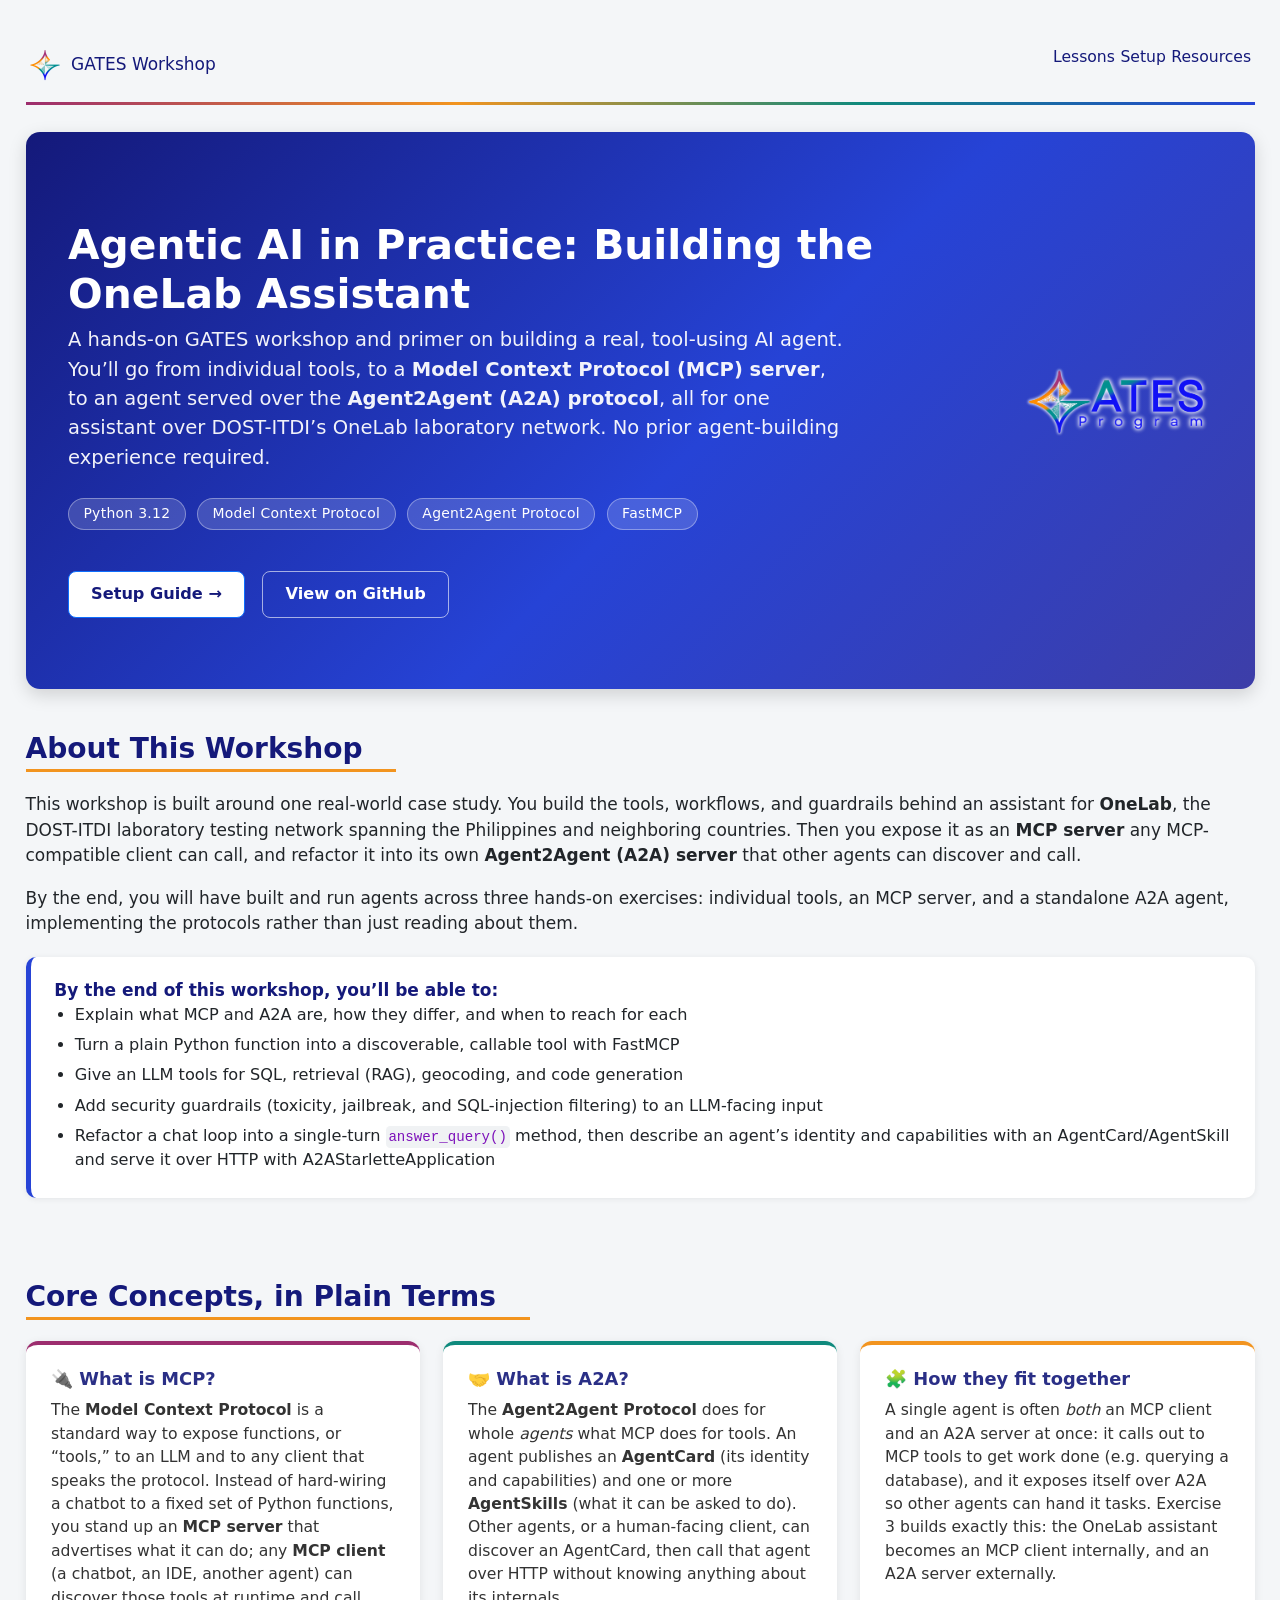
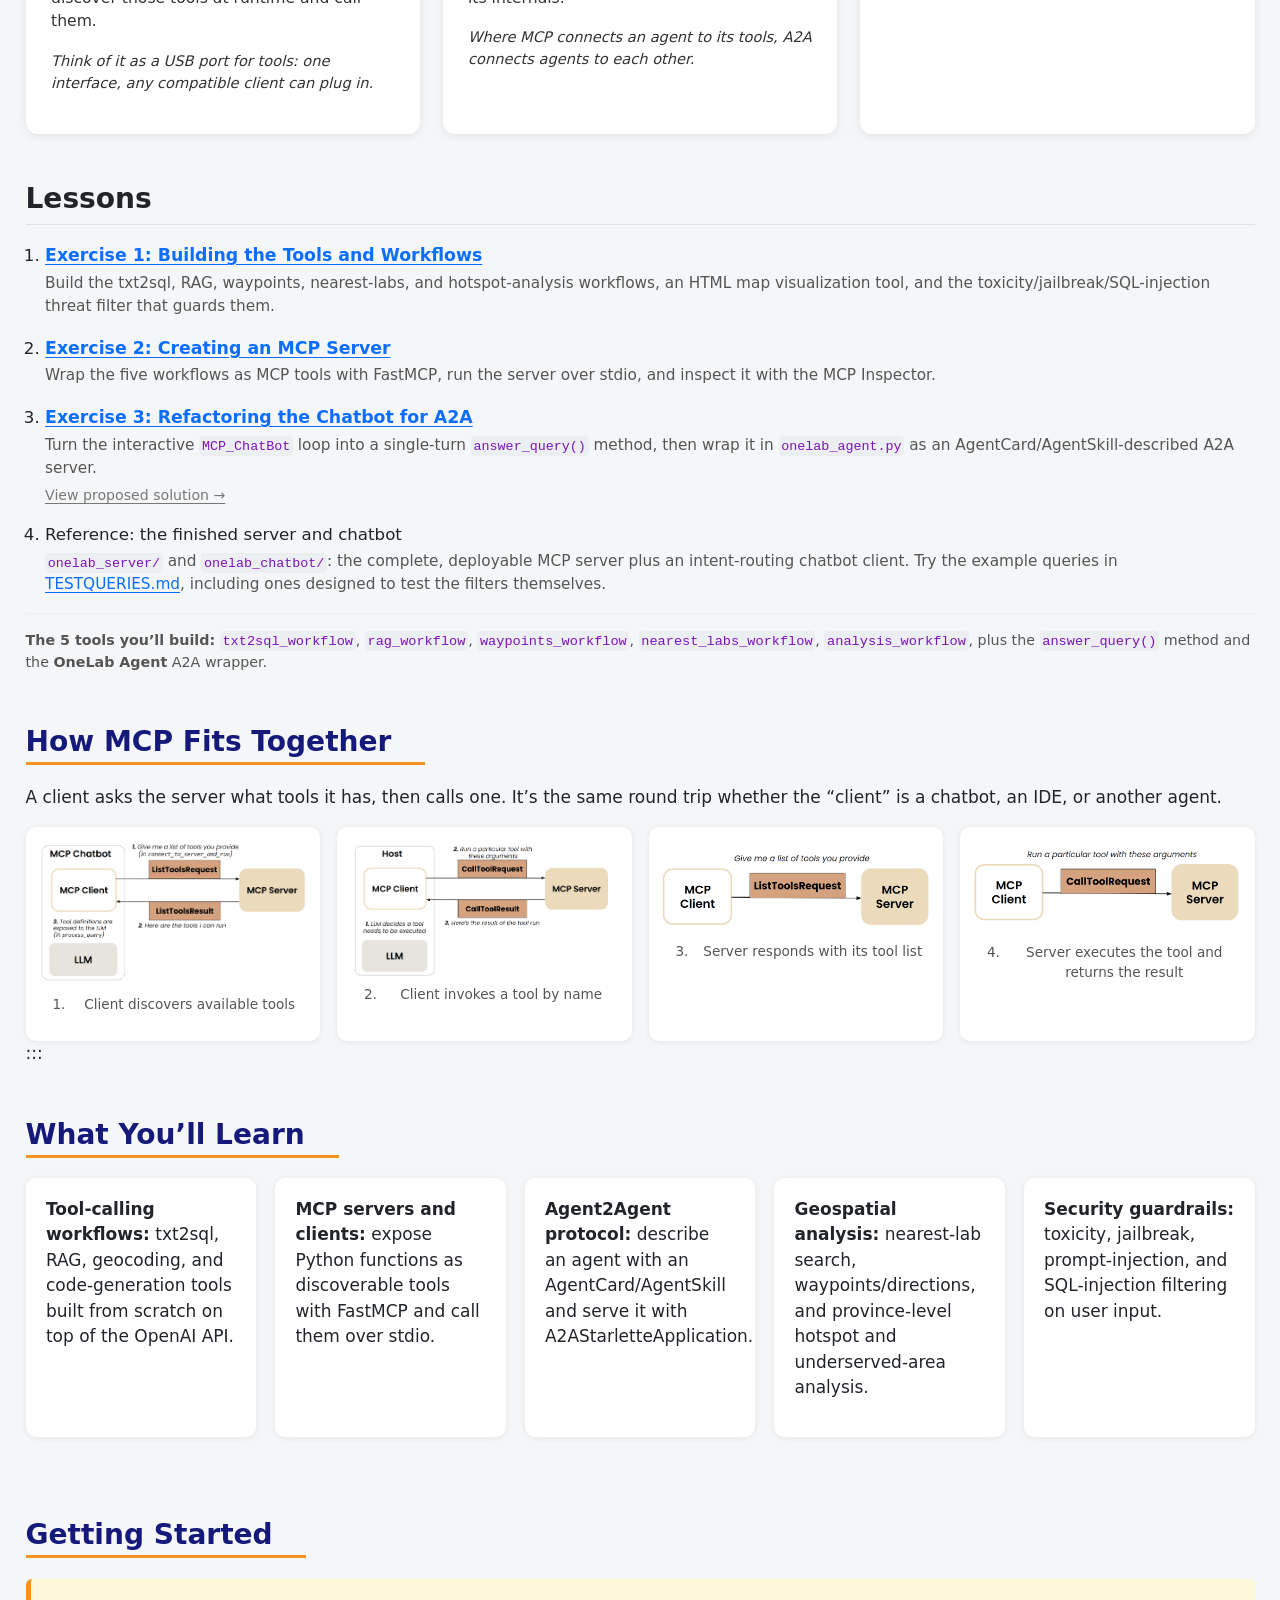
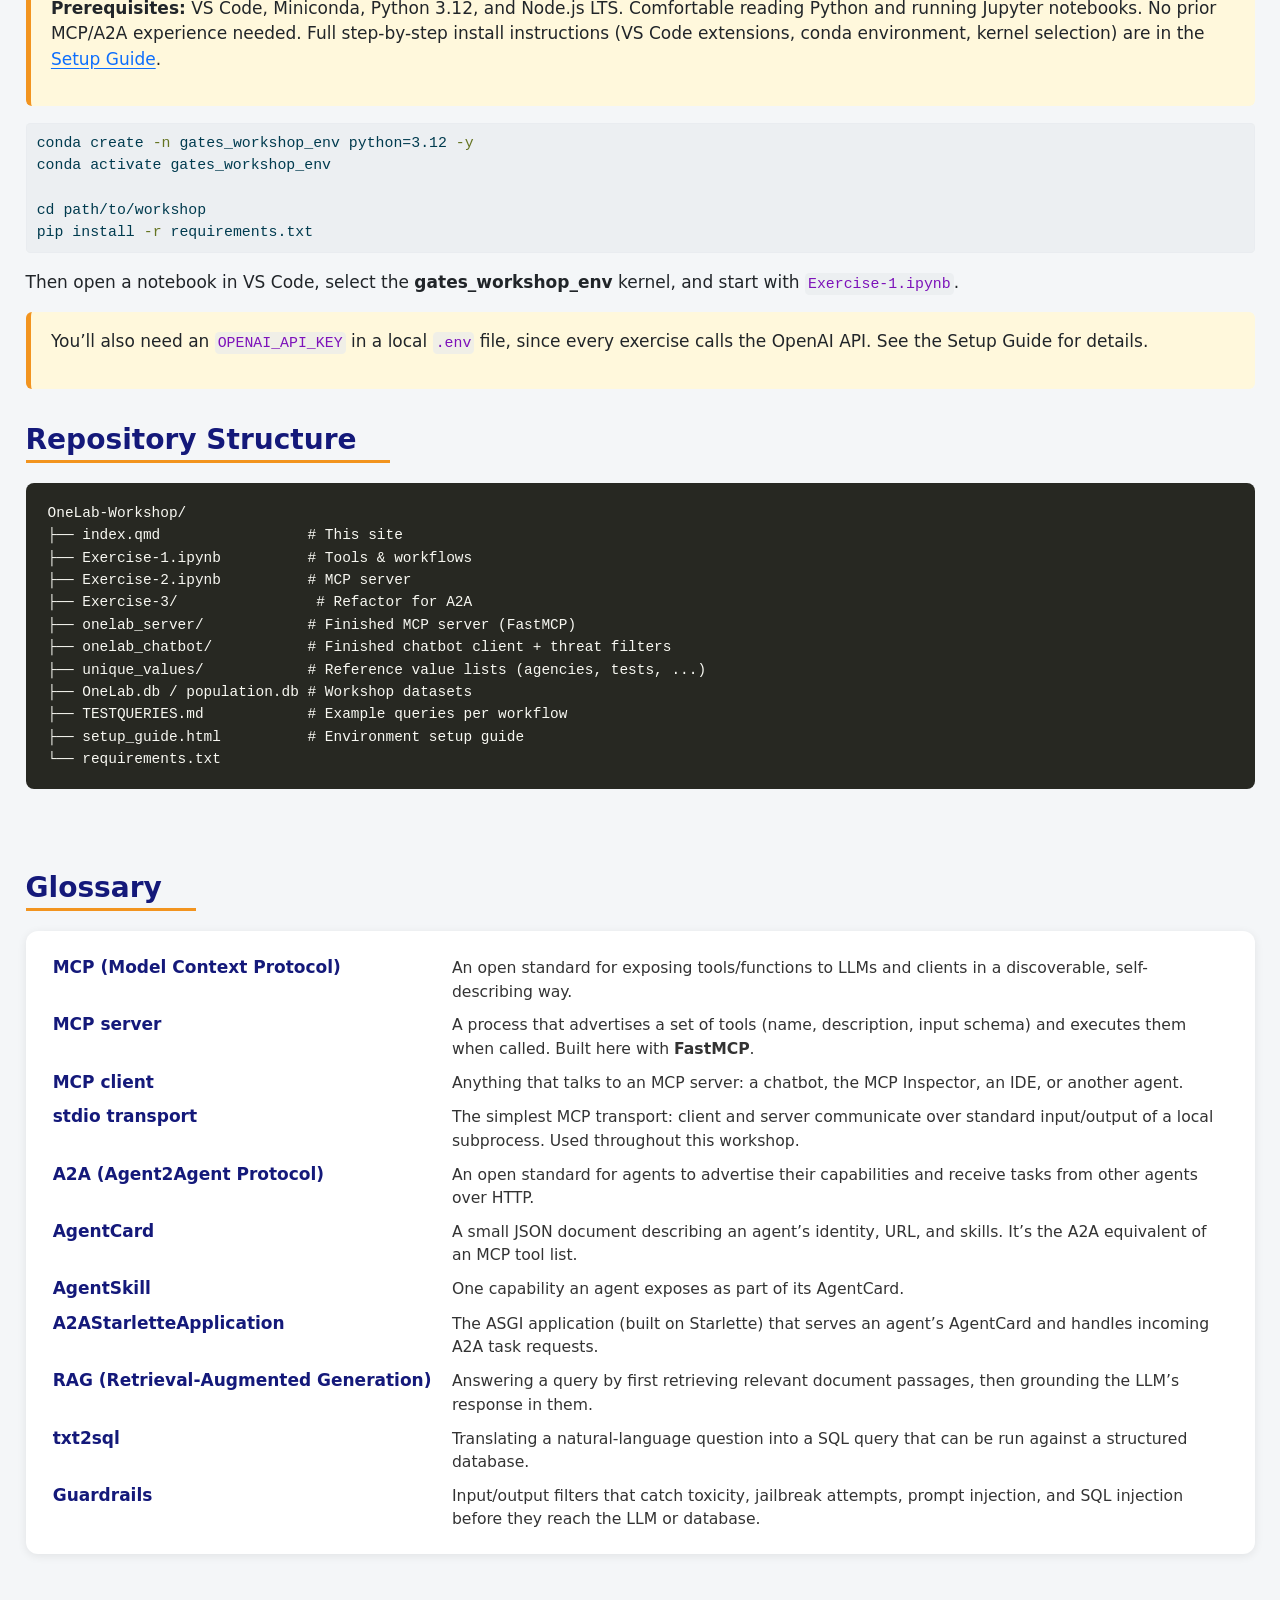
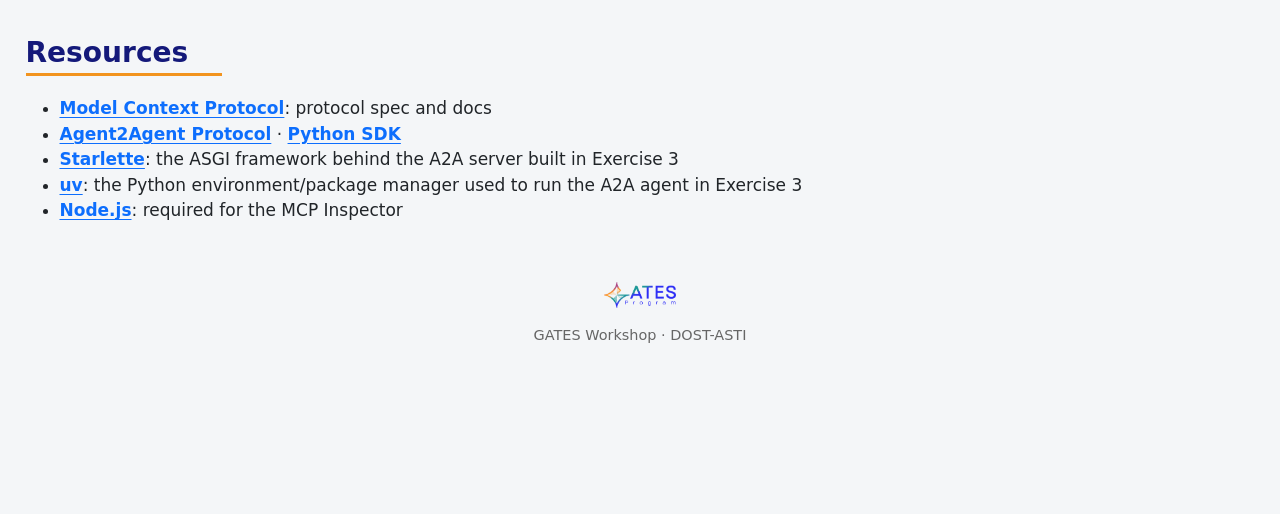
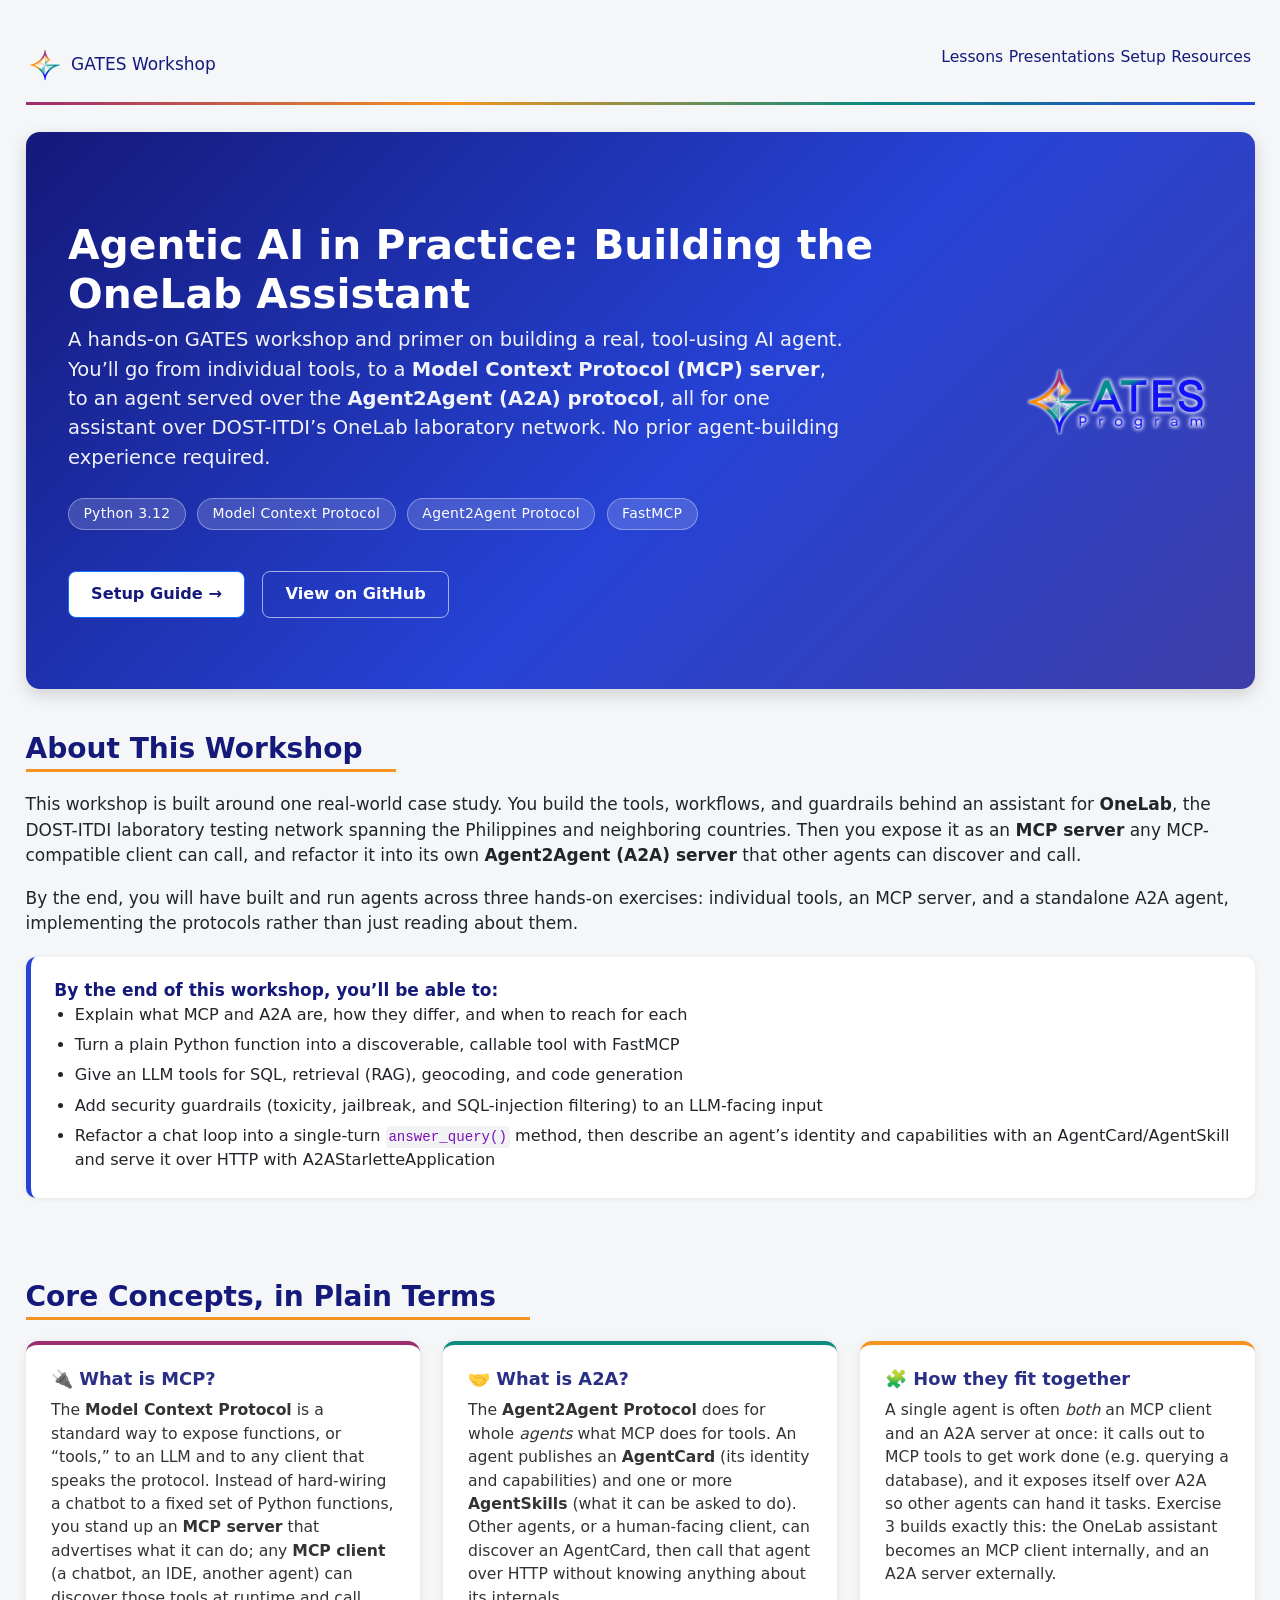
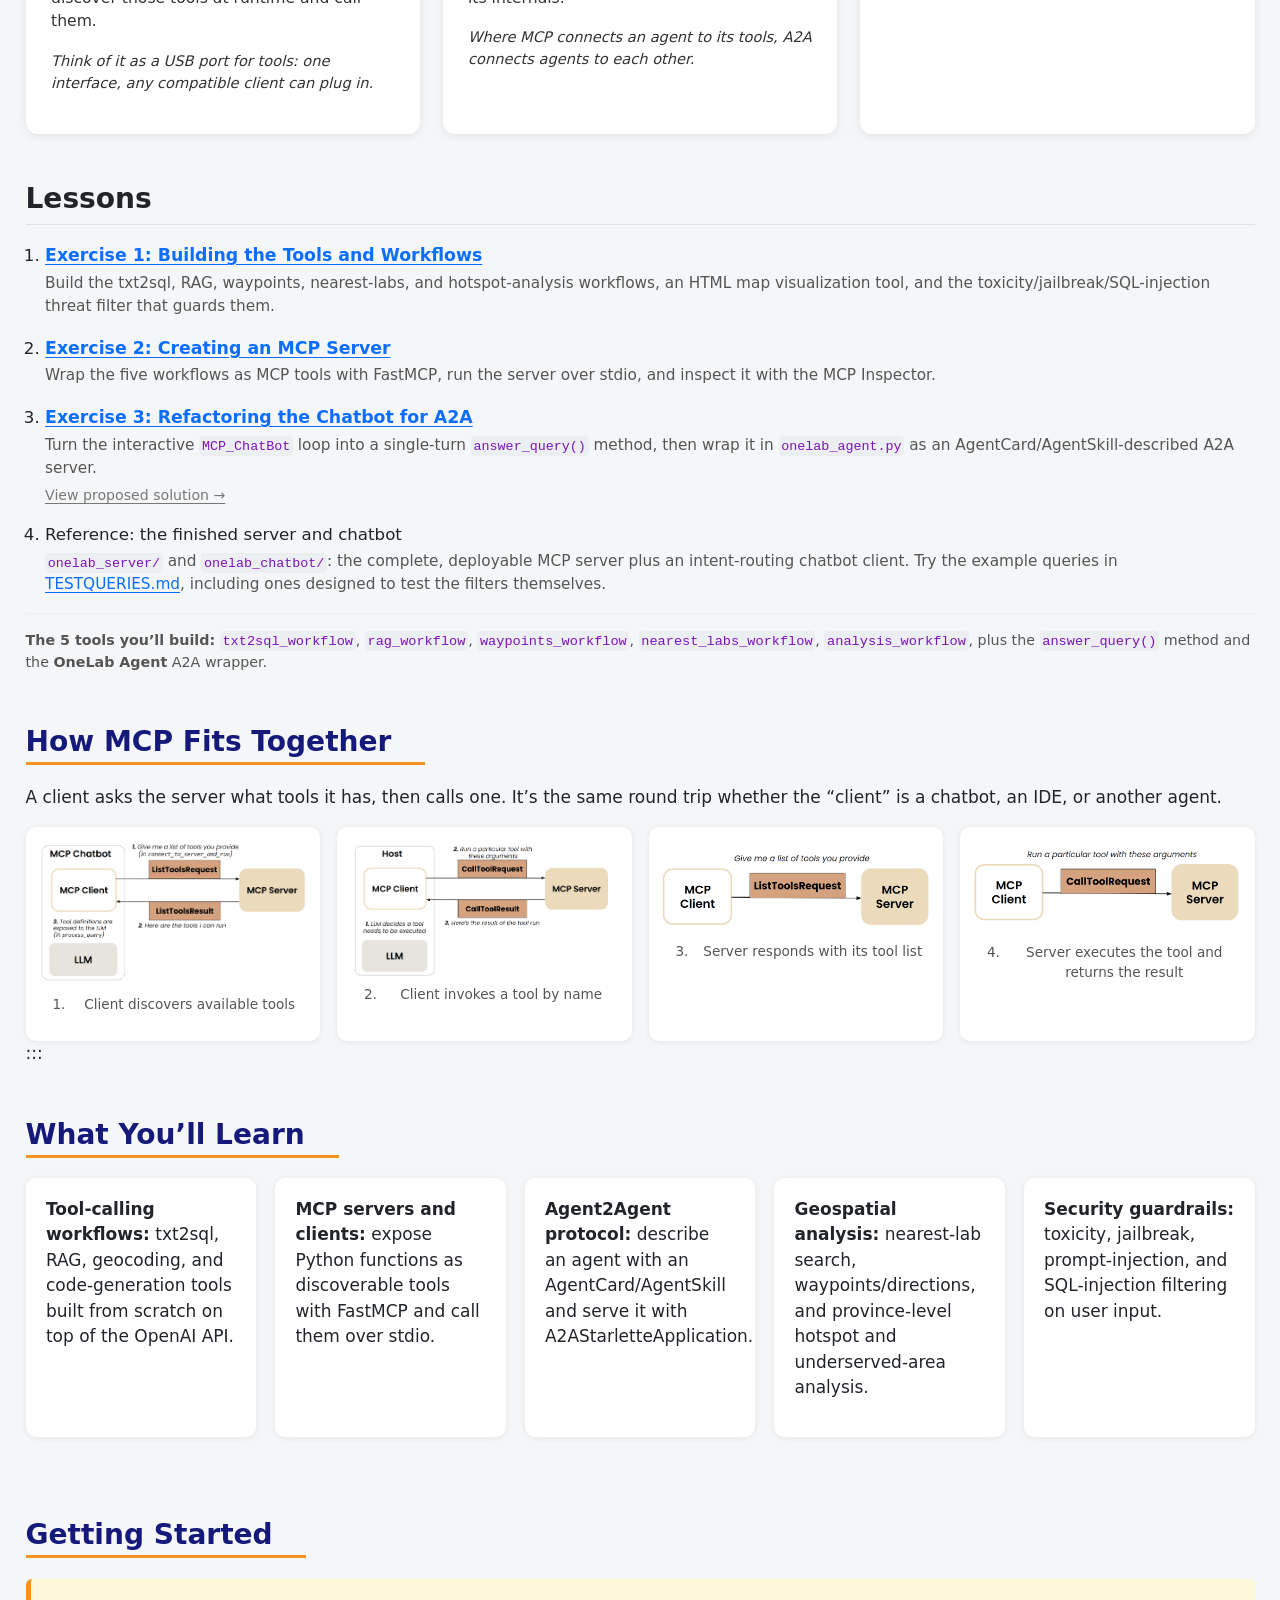
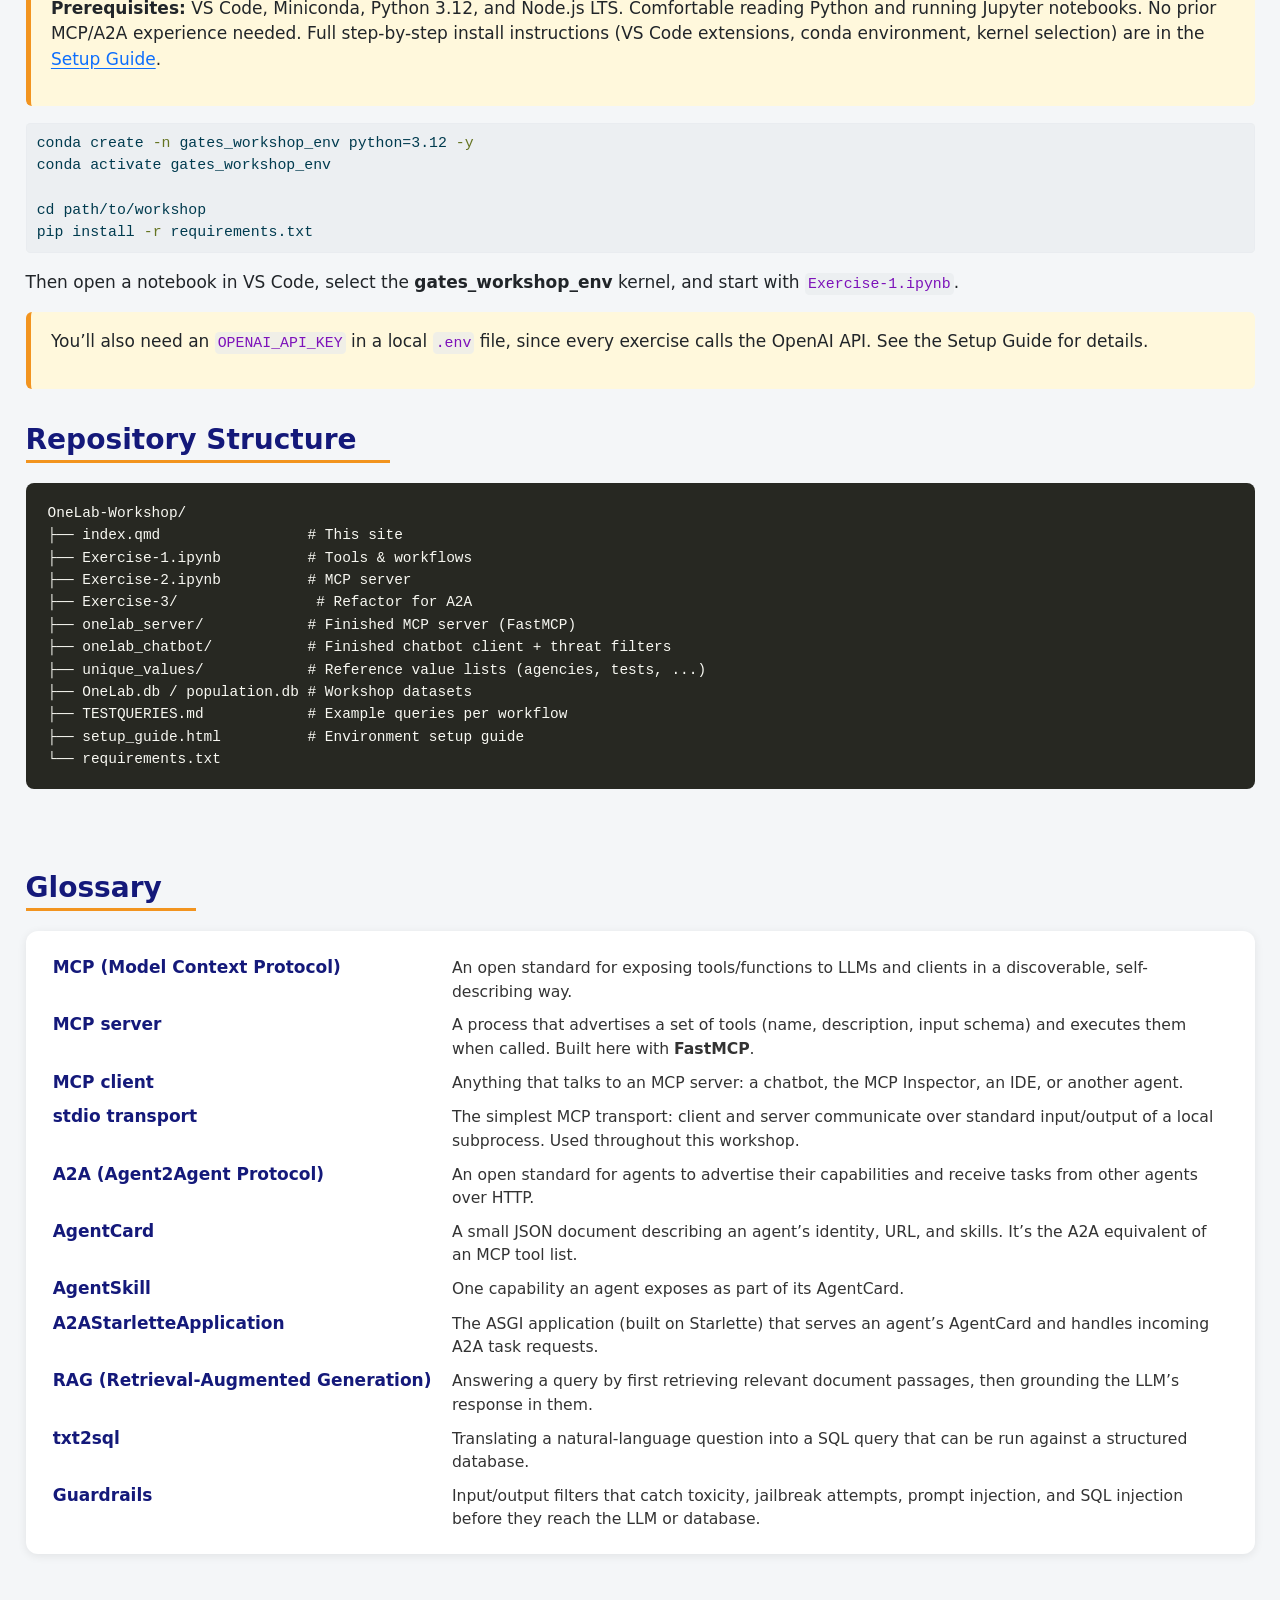
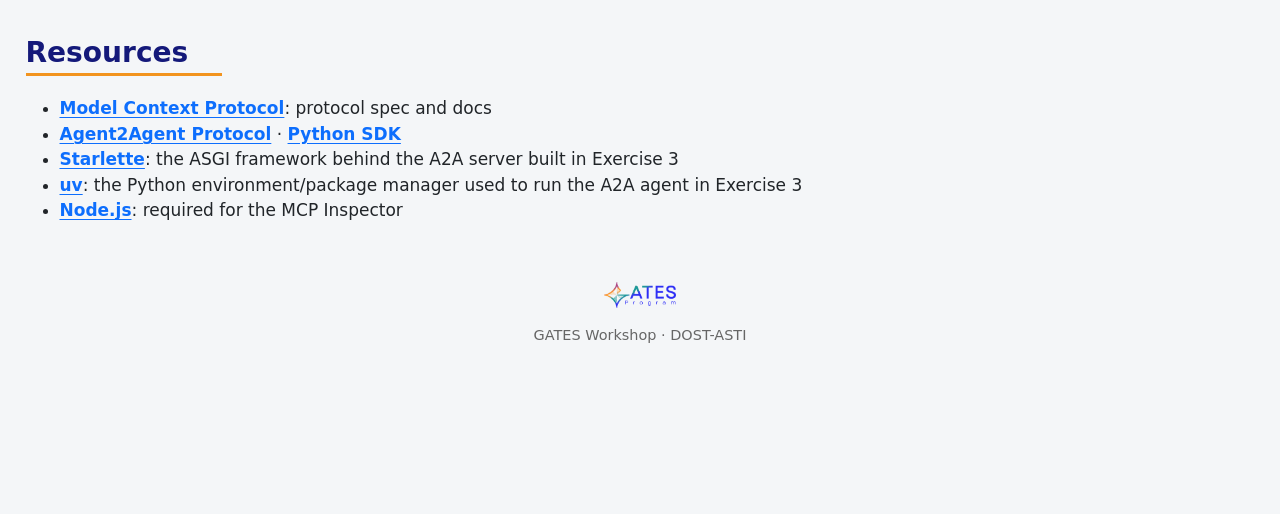
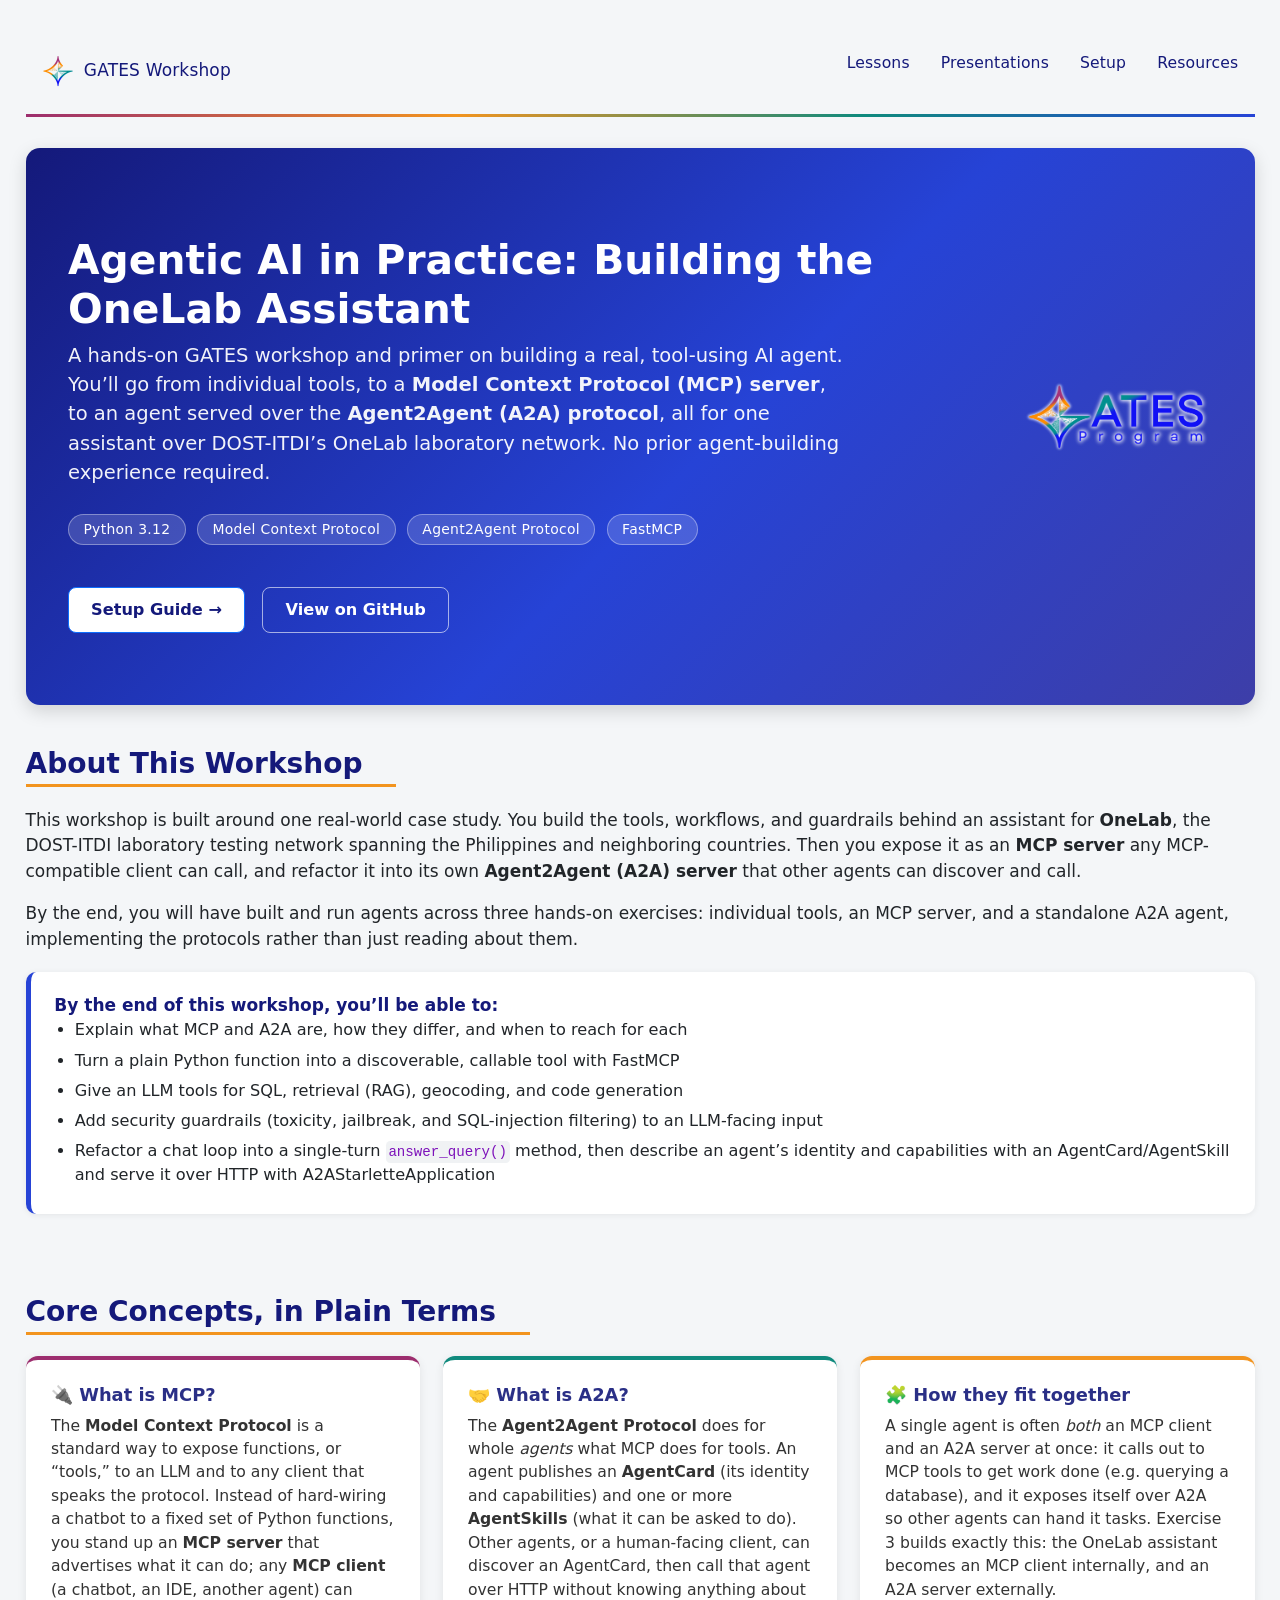
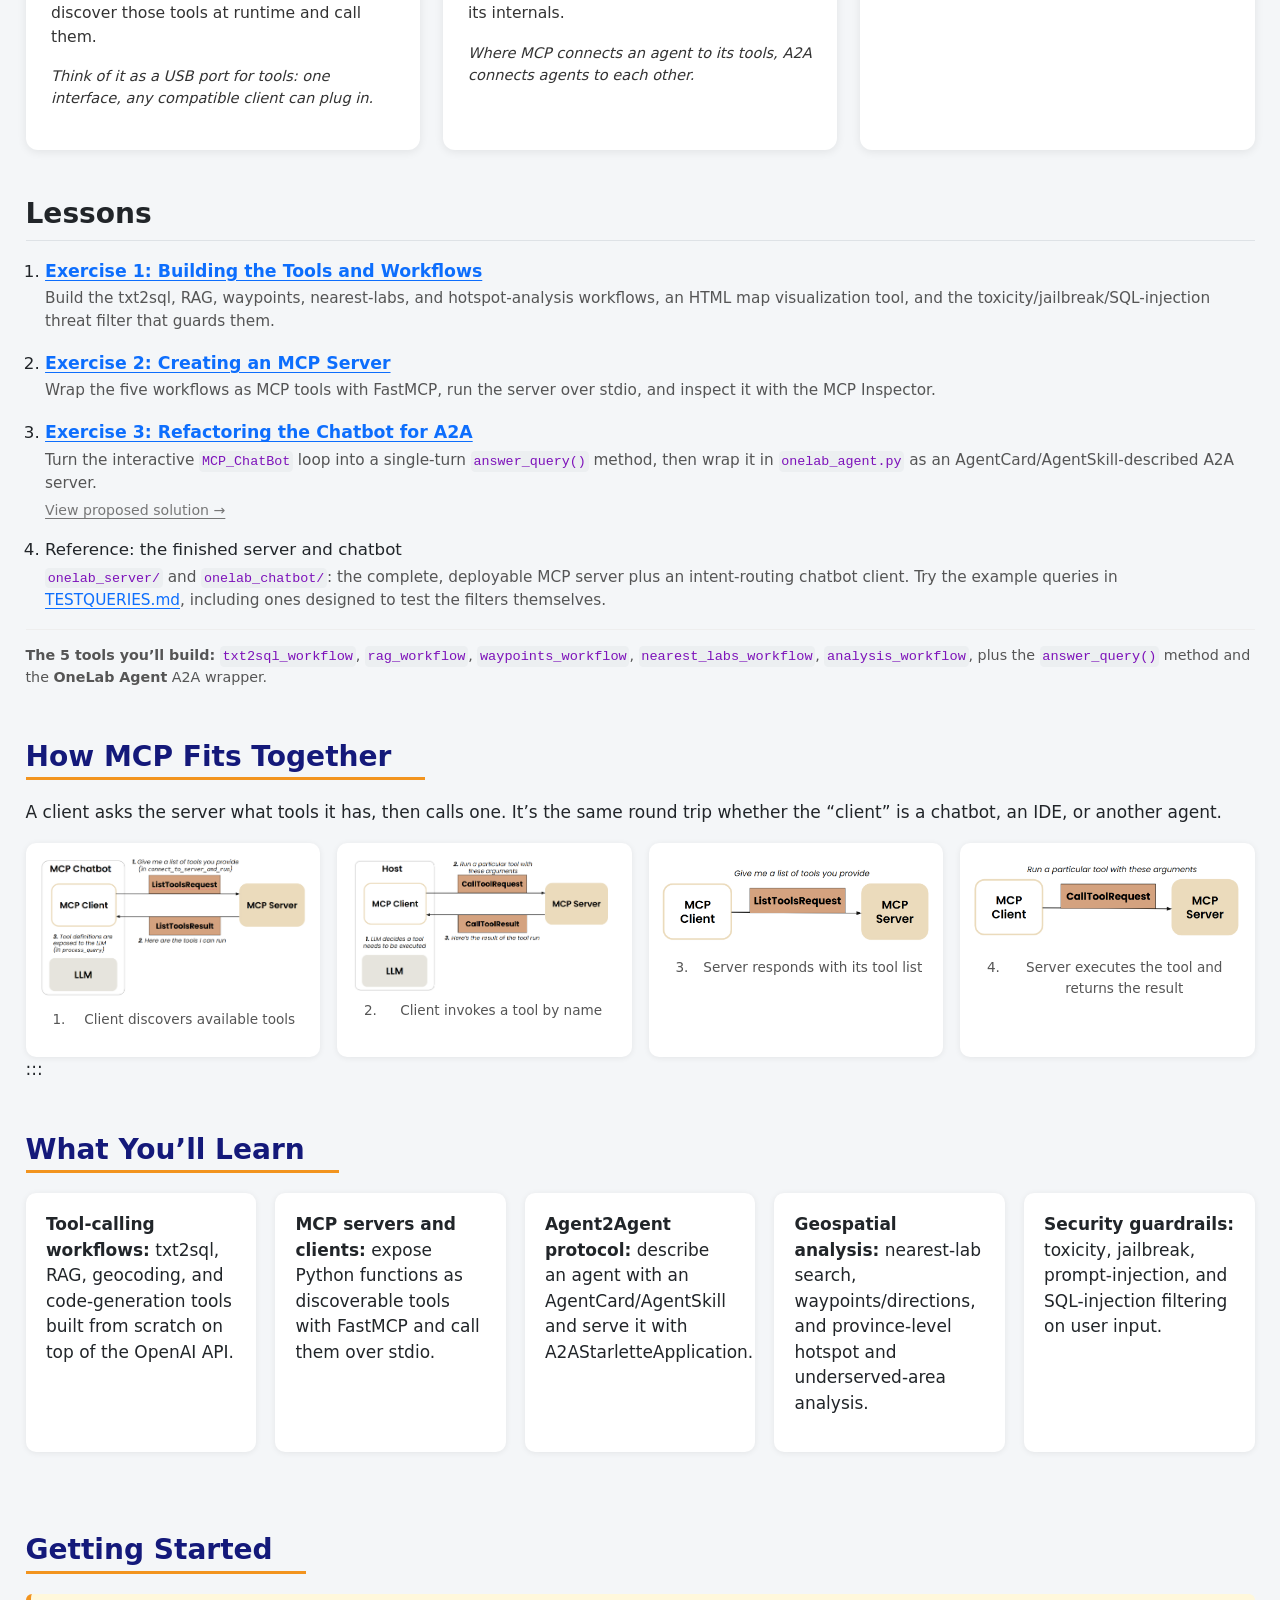
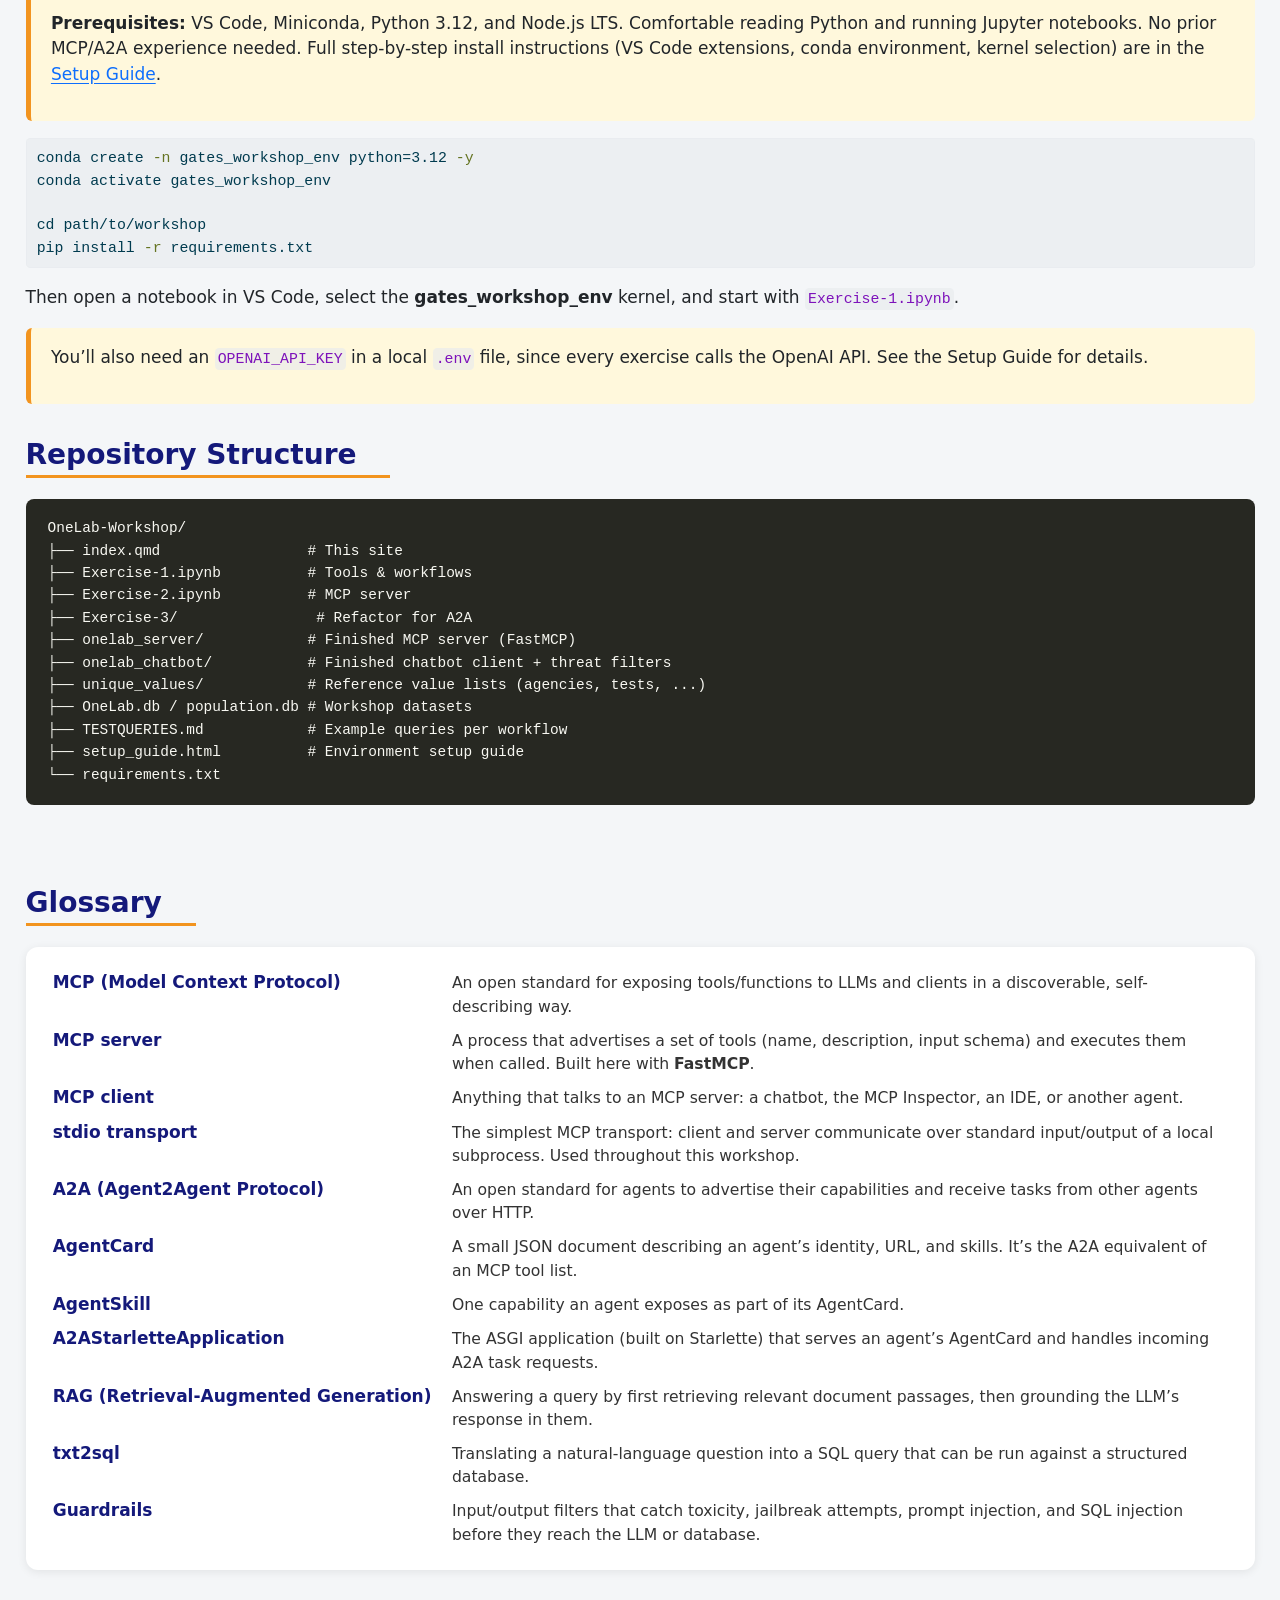
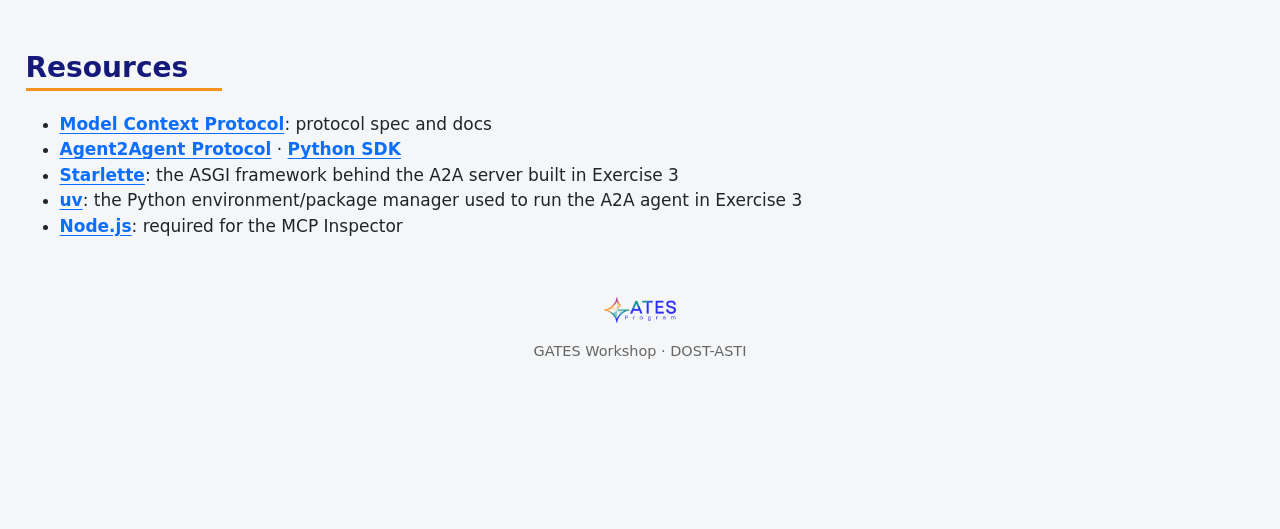
